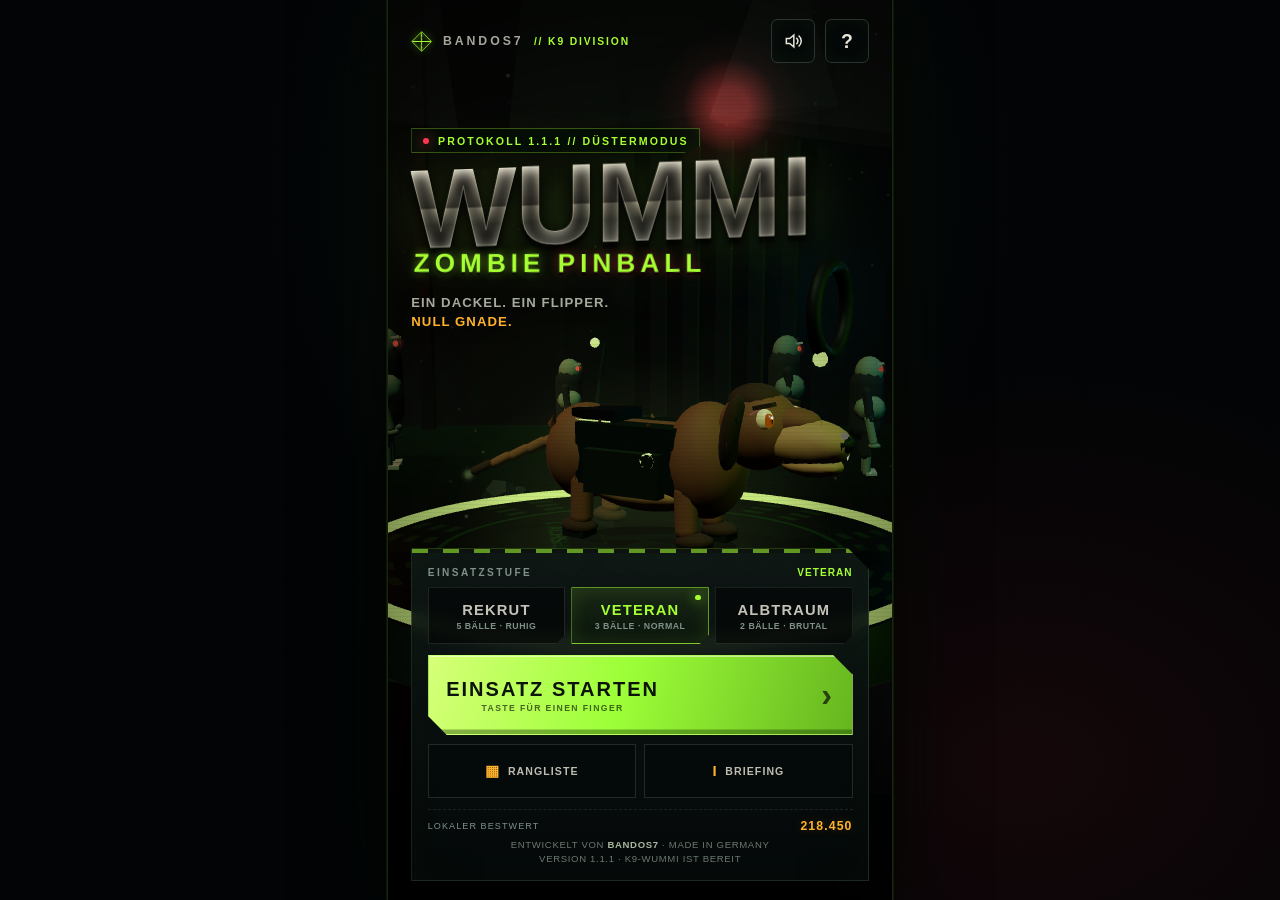
==== index.html @ 5c695c42 "Save source and v2 conversation for issue #1 Run: 41984932008 Generation: 41984932008-1793866914908" ====
<!doctype html>
<html lang="de">
<head>
<meta charset="utf-8">
<meta name="viewport" content="width=device-width, initial-scale=1, maximum-scale=1, user-scalable=no, viewport-fit=cover">
<meta name="theme-color" content="#030607">
<link rel="icon" href="data:image/svg+xml,%3Csvg xmlns='http://www.w3.org/2000/svg' viewBox='0 0 64 64'%3E%3Crect width='64' height='64' rx='12' fill='%23070d08'/%3E%3Cpath d='M12 16h8l5 22 5-14h4l5 14 5-22h8L43 50h-7l-4-11-4 11h-7z' fill='%23a6ff32'/%3E%3C/svg%3E">
<meta name="apple-mobile-web-app-capable" content="yes">
<meta name="apple-mobile-web-app-status-bar-style" content="black-translucent">
<meta name="description" content="WUMMI – Zombie Pinball Protocol. Ein düsteres 3D-Flipperspiel mit dem taktischen Dackel K9-WUMMI. Entwickelt von BANDOS7. Made in Germany.">
<title>WUMMI – Zombie Pinball Protocol</title>
<style>:root {
  --ink: #030607;
  --panel: rgba(7, 12, 14, 0.92);
  --panel2: rgba(10, 18, 18, 0.8);
  --bone: #e8e4d6;
  --muted: #7f9188;
  --acid: #a6ff32;
  --acid-dim: #5f9e1d;
  --amber: #ffb32b;
  --red: #ff364f;
  --cyan: #58e2ff;
  --violet: #ad7bff;
  --line: rgba(166, 255, 50, 0.2);
  --safe-top: env(safe-area-inset-top, 0px);
  --safe-bottom: env(safe-area-inset-bottom, 0px);
}

* { box-sizing: border-box; -webkit-tap-highlight-color: transparent; }
html, body {
  margin: 0;
  height: 100%;
  overflow: hidden;
  background: #020405;
  overscroll-behavior: none;
  touch-action: none;
}
body {
  display: flex;
  align-items: center;
  justify-content: center;
  font-family: "Trebuchet MS", "Arial Narrow", Arial, sans-serif;
  color: var(--bone);
  background:
    radial-gradient(ellipse at 50% 20%, rgba(48, 79, 44, 0.18), transparent 42%),
    radial-gradient(ellipse at 80% 85%, rgba(91, 19, 28, 0.2), transparent 38%),
    #020405;
}
body::before {
  content: "";
  position: fixed;
  inset: 0;
  pointer-events: none;
  opacity: 0.28;
  background-image:
    linear-gradient(rgba(110, 150, 105, 0.08) 1px, transparent 1px),
    linear-gradient(90deg, rgba(110, 150, 105, 0.08) 1px, transparent 1px);
  background-size: 72px 72px;
  mask-image: radial-gradient(circle at 50% 45%, #000, transparent 72%);
}
button, input { font: inherit; }
button { cursor: pointer; }
button:focus-visible, input:focus-visible { outline: 2px solid var(--acid); outline-offset: 2px; }
.hidden { display: none !important; }

#app {
  position: relative;
  width: 100vw;
  height: 100dvh;
  max-width: calc(100dvh * 0.5625);
  max-height: 100dvh;
  overflow: hidden;
  isolation: isolate;
  container-type: inline-size;
  font-size: 10px;
  background: #030607;
  box-shadow: 0 0 0 1px rgba(155, 255, 62, 0.08), 0 0 70px rgba(0, 0, 0, 0.95), 0 0 90px rgba(141, 255, 54, 0.045);
}
@media (min-width: 760px) and (min-height: 700px) {
  #app { border-left: 1px solid rgba(166,255,50,.12); border-right: 1px solid rgba(166,255,50,.12); }
}

.screen {
  position: absolute;
  inset: 0;
  display: none;
}
.screen.active { display: block; }
.stage-holder {
  position: absolute;
  inset: 0;
  overflow: hidden;
  background: #030607;
}
#gl {
  position: absolute;
  inset: 0;
  display: block;
  width: 100%;
  height: 100%;
  outline: none;
  touch-action: none;
}

/* ───────────────────────────── MENU ───────────────────────────── */
.menu-screen { background: #030607; }
.menu-screen::after,
.game-stage::after {
  content: "";
  position: absolute;
  inset: 0;
  pointer-events: none;
  background:
    linear-gradient(180deg, rgba(0,0,0,.42) 0%, transparent 18%, transparent 72%, rgba(0,0,0,.66) 100%),
    radial-gradient(ellipse at center, transparent 38%, rgba(0,0,0,.58) 100%);
  mix-blend-mode: multiply;
}
.scanlines {
  position: absolute;
  inset: 0;
  z-index: 2;
  pointer-events: none;
  opacity: 0.14;
  background: repeating-linear-gradient(0deg, transparent 0 3px, rgba(0,0,0,.35) 3px 4px);
  mix-blend-mode: multiply;
}
.menu-ui {
  position: absolute;
  inset: 0;
  z-index: 5;
  display: flex;
  flex-direction: column;
  padding: calc(var(--safe-top) + 1.4rem) 1.8rem calc(var(--safe-bottom) + 1.5rem);
  pointer-events: none;
}
.menu-ui > * { pointer-events: auto; }
.topbar {
  display: flex;
  align-items: center;
  justify-content: space-between;
  min-height: 3.6rem;
}
.brand {
  display: flex;
  align-items: center;
  gap: 0.8rem;
  font-size: 0.95rem;
  font-weight: 800;
  letter-spacing: 0.24em;
  color: rgba(232, 228, 214, 0.72);
  text-transform: uppercase;
  text-shadow: 0 1px 0 #000;
}
.brand::before {
  content: "";
  width: 1.5rem;
  height: 1.5rem;
  border: 1px solid var(--acid);
  box-shadow: inset 0 0 0.8rem rgba(166,255,50,.34), 0 0 1rem rgba(166,255,50,.2);
  background:
    linear-gradient(45deg, transparent 46%, var(--acid) 47% 52%, transparent 53%),
    linear-gradient(-45deg, transparent 46%, var(--acid) 47% 52%, transparent 53%);
  transform: rotate(45deg) scale(.7);
}
.brand small { color: var(--acid); font-size: .8rem; letter-spacing: .18em; }
.topbar-actions { display: flex; gap: 0.8rem; }
.icon-btn {
  width: 3.4rem;
  height: 3.4rem;
  display: grid;
  place-items: center;
  color: var(--bone);
  border: 1px solid rgba(200, 226, 205, 0.2);
  background: rgba(3, 9, 10, 0.64);
  border-radius: 0.5rem;
  font-size: 1.5rem;
  font-weight: 900;
  box-shadow: inset 0 0 1.6rem rgba(166, 255, 50, 0.04);
  backdrop-filter: blur(6px);
}
.icon-btn:active { transform: translateY(1px); border-color: var(--acid); color: var(--acid); }
.icon-btn svg { width: 1.55rem; height: 1.55rem; }
.icon-btn .muted-mark { display: none; }
.icon-btn.is-muted .sound-wave { display: none; }
.icon-btn.is-muted .muted-mark { display: block; }

.hero {
  position: relative;
  margin-top: clamp(2rem, 7vh, 6rem);
  text-align: left;
  text-shadow: 0 0.3rem 1rem rgba(0,0,0,.9);
}
.eyebrow {
  display: inline-flex;
  align-items: center;
  gap: .7rem;
  padding: 0.48rem 0.8rem 0.44rem;
  font-size: 0.82rem;
  font-weight: 800;
  letter-spacing: 0.2em;
  color: var(--acid);
  border: 1px solid rgba(166,255,50,.3);
  background: rgba(6, 16, 9, 0.66);
  clip-path: polygon(0 0, 100% 0, 100% 72%, 94% 100%, 0 100%);
}
.eyebrow::before { content:""; width:.5rem; height:.5rem; border-radius:50%; background:var(--red); box-shadow:0 0 1rem var(--red); animation:pulse 1.2s infinite; }
.logo {
  margin: 0.5rem 0 0;
  font-family: Impact, "Arial Black", "Arial Narrow", sans-serif;
  font-weight: 900;
  line-height: .77;
  letter-spacing: 0.01em;
  transform: skewY(-2deg);
}
.logo .main {
  display: block;
  font-size: 8.4rem;
  font-size: clamp(7.4rem, 22cqw, 12rem);
  color: #e9e4d1;
  background: linear-gradient(180deg, #fffbe8 0%, #d9d1b6 22%, #6f6c5c 48%, #f7efcc 50%, #8b8a75 69%, #dbd7c5 100%);
  -webkit-background-clip: text;
  background-clip: text;
  -webkit-text-fill-color: transparent;
  filter: drop-shadow(0 .5rem 0 rgba(0,0,0,.6)) drop-shadow(0 0 2.1rem rgba(166,255,50,.14));
  -webkit-text-stroke: 1px rgba(255, 250, 219, .28);
}
.logo .sub {
  display: block;
  margin-top: .6rem;
  padding-left: .2rem;
  font-size: 2rem;
  font-size: clamp(1.65rem, 5.2cqw, 3rem);
  letter-spacing: .19em;
  color: var(--acid);
  -webkit-text-fill-color: var(--acid);
  text-shadow: 0 0 .7rem rgba(166,255,50,.5), 0 .25rem 0 #000;
  transform: skewY(2deg);
}
.logo .sub em {
  font-style: normal;
  color: var(--red);
  text-shadow: 0 0 .8rem rgba(255,54,79,.45), 0 .25rem 0 #000;
}
.tagline {
  margin-top: 1.5rem;
  max-width: 25rem;
  font-size: 1.02rem;
  font-weight: 700;
  letter-spacing: .08em;
  line-height: 1.45;
  color: rgba(229, 233, 215, 0.72);
  text-transform: uppercase;
}
.tagline strong { color: var(--amber); }

.menu-panel {
  margin-top: auto;
  position: relative;
  padding: 1.35rem 1.2rem 1.1rem;
  background:
    linear-gradient(180deg, rgba(15, 24, 22, 0.88), rgba(4, 8, 9, 0.94)),
    repeating-linear-gradient(-45deg, rgba(255,255,255,.02) 0 2px, transparent 2px 8px);
  border: 1px solid rgba(173, 221, 177, 0.16);
  border-top-color: rgba(166,255,50,.38);
  clip-path: polygon(0 0, calc(100% - 1.6rem) 0, 100% 1.6rem, 100% 100%, 0 100%);
  box-shadow: 0 -1.6rem 4rem rgba(0,0,0,.4), inset 0 0 4rem rgba(166,255,50,.025);
  backdrop-filter: blur(8px);
}
.menu-panel::before {
  content: "";
  position: absolute;
  left: 0; top: 0;
  width: 100%; height: .25rem;
  background: repeating-linear-gradient(90deg, var(--acid) 0 1.2rem, #0a0f0b 1.2rem 2.4rem);
  opacity: .55;
}
.panel-label {
  display: flex;
  justify-content: space-between;
  align-items: center;
  margin-bottom: .72rem;
  font-size: .78rem;
  font-weight: 800;
  letter-spacing: .24em;
  color: var(--muted);
  text-transform: uppercase;
}
.panel-label b { color: var(--acid); font-weight: 800; letter-spacing: .1em; }
.segmented {
  display: grid;
  grid-template-columns: repeat(3, 1fr);
  gap: .5rem;
  margin-bottom: .85rem;
}
.diff-btn {
  position: relative;
  min-height: 4.4rem;
  padding: .55rem .3rem .45rem;
  color: rgba(232, 228, 214, 0.64);
  border: 1px solid rgba(181, 208, 185, 0.14);
  background: rgba(0,2,3,.58);
  font-size: .78rem;
  font-weight: 800;
  letter-spacing: .12em;
  text-transform: uppercase;
  transition: .16s ease;
  clip-path: polygon(0 0, 100% 0, 100% calc(100% - .7rem), calc(100% - .7rem) 100%, 0 100%);
}
.diff-btn strong { display: block; font-size: 1.14rem; letter-spacing: .08em; color: rgba(232,228,214,.85); margin-bottom: .2rem; }
.diff-btn span { display: block; font-size: .68rem; color: var(--muted); letter-spacing: .06em; }
.diff-btn.selected {
  color: var(--bone);
  border-color: rgba(166,255,50,.72);
  background: linear-gradient(180deg, rgba(70, 111, 34, .22), rgba(7,18,9,.7));
  box-shadow: inset 0 0 1.5rem rgba(166,255,50,.11), 0 0 1.1rem rgba(166,255,50,.09);
}
.diff-btn.selected strong { color: var(--acid); }
.diff-btn.selected::after {
  content: "";
  position: absolute;
  right: .55rem; top: .5rem;
  width: .42rem; height: .42rem;
  border-radius: 50%;
  background: var(--acid);
  box-shadow: 0 0 1rem var(--acid);
}
.diff-btn[data-diff="nightmare"].selected { border-color: rgba(255,54,79,.72); background: linear-gradient(180deg, rgba(119, 20, 35, .24), rgba(22,5,8,.8)); box-shadow: inset 0 0 1.5rem rgba(255,54,79,.12), 0 0 1.1rem rgba(255,54,79,.1); }
.diff-btn[data-diff="nightmare"].selected strong { color: #ff7788; }
.diff-btn[data-diff="nightmare"].selected::after { background: var(--red); box-shadow: 0 0 1rem var(--red); }

.cta {
  position: relative;
  width: 100%;
  min-height: 6.2rem;
  display: flex;
  align-items: center;
  justify-content: space-between;
  gap: 1rem;
  padding: 0 1.35rem;
  border: 1px solid rgba(202,255,121,.58);
  color: #0c1308;
  background: linear-gradient(105deg, #d6ff78 0%, #9dff38 45%, #66b51f 100%);
  box-shadow: 0 0 2.1rem rgba(166,255,50,.18), inset 0 1px 0 rgba(255,255,255,.5), inset 0 -.35rem 0 rgba(16,48,3,.38);
  clip-path: polygon(0 0, calc(100% - 1.5rem) 0, 100% 1.5rem, 100% 100%, 1.5rem 100%, 0 calc(100% - 1.5rem));
  font-size: 1.55rem;
  font-weight: 900;
  letter-spacing: .1em;
  text-transform: uppercase;
  transition: .12s ease;
}
.cta:hover { filter: brightness(1.08); }
.cta:active { transform: translateY(2px); filter: brightness(.95); }
.cta .arrow { font-size: 2.5rem; line-height: 1; opacity: .72; }
.cta small { display: block; font-size: .67rem; letter-spacing: .16em; opacity: .65; margin-top: .15rem; }
.menu-row { display: grid; grid-template-columns: 1fr 1fr; gap: .65rem; margin-top: .7rem; }
.ghost {
  min-height: 4.2rem;
  padding: .5rem .8rem;
  display: flex;
  align-items: center;
  justify-content: center;
  gap: .6rem;
  border: 1px solid rgba(180, 207, 184, 0.17);
  color: rgba(232,228,214,.82);
  background: rgba(3, 8, 9, 0.58);
  font-size: .82rem;
  font-weight: 800;
  letter-spacing: .1em;
  text-transform: uppercase;
}
.ghost:active { border-color: var(--acid); color: var(--acid); }
.ghost .glyph { color: var(--amber); font-size: 1.15rem; }
.best-line {
  display: flex;
  justify-content: space-between;
  align-items: center;
  margin-top: .8rem;
  padding-top: .72rem;
  border-top: 1px dashed rgba(178, 202, 181, 0.13);
  font-size: .7rem;
  letter-spacing: .12em;
  color: var(--muted);
}
.best-line strong { color: var(--amber); font-size: .95rem; letter-spacing: .09em; text-shadow: 0 0 .8rem rgba(255,179,43,.25); }
.credits {
  margin-top: .36rem;
  text-align: center;
  font-size: .74rem;
  letter-spacing: .07em;
  color: rgba(158, 176, 162, .68);
  line-height: 1.45;
}
.credits b { color: rgba(210, 228, 197, .8); }
.menu-fade { animation: menu-in .9s cubic-bezier(.18,.8,.28,1) both; }
.hero.menu-fade { animation-delay: .12s; }
.menu-panel.menu-fade { animation-delay: .25s; }
@keyframes menu-in { from { opacity: 0; transform: translateY(1.5rem); } to { opacity: 1; transform: translateY(0); } }
@keyframes pulse { 0%,100% { opacity: 1; } 50% { opacity: .35; } }

/* ───────────────────────────── GAME ───────────────────────────── */
.game-screen {
  display: none;
  grid-template-rows: auto minmax(0, 1fr) auto;
  background: #030607;
}
.game-screen.active { display: grid; }
.game-hud {
  position: relative;
  z-index: 3;
  padding: calc(var(--safe-top) + .55rem) 1.1rem .55rem;
  background:
    linear-gradient(180deg, rgba(4,8,9,.98) 0%, rgba(5,9,10,.96) 76%, rgba(5,9,10,.84) 100%),
    repeating-linear-gradient(-45deg, rgba(255,255,255,.025) 0 1px, transparent 1px 8px);
  border-bottom: 1px solid rgba(143, 222, 91, .24);
  box-shadow: 0 1.2rem 2.4rem rgba(0,0,0,.38);
}
.game-hud::after {
  content:"";
  position:absolute; left:0; bottom:-1px; width:100%; height:2px;
  background: linear-gradient(90deg, transparent, var(--acid), transparent);
  opacity:.45;
}
.hud-top { display: grid; grid-template-columns: 1.1fr 1.2fr .95fr; gap: .7rem; align-items: center; }
.hud-label { font-size: .7rem; letter-spacing: .18em; color: var(--muted); font-weight: 800; text-transform: uppercase; }
.score-box .hud-label { color: rgba(166,255,50,.68); }
.score-val {
  margin-top: .08rem;
  font-family: "Arial Narrow", "Trebuchet MS", sans-serif;
  font-size: 3rem;
  font-weight: 900;
  line-height: 1;
  letter-spacing: -.02em;
  color: #f4f1e3;
  text-shadow: 0 0 1.2rem rgba(166,255,50,.18), 0 .15rem 0 #000;
  font-variant-numeric: tabular-nums;
}
.sector-box { text-align: center; min-width: 0; }
.sector-num {
  font-size: 1.35rem;
  font-weight: 900;
  letter-spacing: .12em;
  color: var(--amber);
  text-transform: uppercase;
  line-height: 1.1;
  text-shadow: 0 0 1rem rgba(255,179,43,.24);
}
.sector-name {
  margin-top: .12rem;
  font-size: .66rem;
  letter-spacing: .14em;
  color: rgba(232, 228, 214, .55);
  text-transform: uppercase;
  white-space: nowrap;
  overflow: hidden;
  text-overflow: ellipsis;
}
.status-box { display: flex; align-items: center; justify-content: flex-end; gap: .55rem; }
.balls-box { display: flex; align-items: center; gap: .38rem; margin-right: .1rem; }
.balls-box .hud-label { margin-right: .1rem; }
.ball-pips { display: flex; gap: .25rem; }
.ball-pip { width: .7rem; height: .7rem; border-radius: 50%; border: 1px solid rgba(255,255,255,.35); background: radial-gradient(circle at 35% 30%, #fff, #89988d 48%, #1c2420 75%); box-shadow: 0 0 .4rem rgba(210,255,190,.3); }
.ball-pip.empty { background: transparent; border-color: rgba(255,255,255,.12); box-shadow: none; }
.hud-icon {
  width: 3rem; height: 3rem;
  display: grid; place-items: center;
  color: rgba(230,236,220,.8);
  border: 1px solid rgba(190, 215, 195, .16);
  background: rgba(0,0,0,.35);
  border-radius: .35rem;
  font-size: 1.3rem;
  font-weight: 900;
}
.hud-icon svg { width: 1.3rem; height: 1.3rem; }
.hud-icon:active { border-color: var(--acid); color: var(--acid); }
.hud-bottom {
  display: flex;
  align-items: center;
  gap: .55rem;
  min-height: 2.65rem;
  margin-top: .38rem;
  overflow: hidden;
}
.combo-pill {
  flex: 0 0 auto;
  min-width: 4.6rem;
  padding: .34rem .55rem .3rem;
  border: 1px solid rgba(255,179,43,.24);
  background: rgba(255,179,43,.055);
  color: var(--amber);
  font-size: .69rem;
  font-weight: 900;
  letter-spacing: .08em;
  text-align: center;
  text-transform: uppercase;
  clip-path: polygon(0 0,100% 0,100% calc(100% - .4rem),calc(100% - .4rem) 100%,0 100%);
}
.combo-pill b { font-size: 1.1rem; letter-spacing: -.02em; }
.combo-pill.hot { border-color: rgba(255,54,79,.45); color: #ff7587; background: rgba(255,54,79,.08); }
.objective {
  flex: 1 1 auto;
  min-width: 0;
  font-size: .71rem;
  line-height: 1.22;
  letter-spacing: .07em;
  color: rgba(220, 231, 212, .72);
  text-transform: uppercase;
  white-space: nowrap;
  overflow: hidden;
  text-overflow: ellipsis;
}
.objective b { color: var(--acid); font-weight: 800; }
.objective.flash { animation: objective-flash .38s ease; }
@keyframes objective-flash { 0% { color: #fff; transform: translateX(-.15rem); } 100% { transform: none; } }
.power-chips { flex: 0 0 auto; display: flex; gap: .28rem; max-width: 42%; overflow: hidden; }
.power-chip {
  position: relative;
  min-width: 3.4rem;
  height: 2.25rem;
  padding: .24rem .4rem .3rem;
  overflow: hidden;
  border: 1px solid rgba(180,210,185,.18);
  background: rgba(0,0,0,.5);
  font-size: .56rem;
  font-weight: 900;
  letter-spacing: .06em;
  color: var(--bone);
  text-align: center;
  line-height: 1.35;
}
.power-chip i { display:block; font-style:normal; font-size:.78rem; color:var(--chip); }
.power-chip::after {
  content:""; position:absolute; left:0; bottom:0; height:2px; width:100%;
  background: var(--chip); box-shadow: 0 0 .5rem var(--chip);
  transform-origin:left; transform:scaleX(var(--p,1));
}
.event-line {
  position: absolute;
  left: 50%;
  bottom: .18rem;
  transform: translate(-50%, 0);
  z-index: 4;
  padding: .18rem .7rem .16rem;
  font-size: .6rem;
  font-weight: 900;
  letter-spacing: .12em;
  color: var(--acid);
  background: rgba(2,7,4,.94);
  border: 1px solid rgba(166,255,50,.22);
  white-space: nowrap;
  opacity: 0;
  pointer-events: none;
}
.event-line.show { animation: event-pop 2.2s ease both; }
@keyframes event-pop {
  0% { opacity:0; transform: translate(-50%, 0) scale(.88); }
  12%,72% { opacity:1; transform: translate(-50%, 0) scale(1); }
  100% { opacity:0; transform: translate(-50%, 0) scale(.96); }
}

.game-stage { position: relative; min-height: 0; background: #030607; }
.game-stage::before {
  content:"";
  position:absolute; inset:0; z-index:2; pointer-events:none;
  box-shadow: inset 0 0 4rem rgba(0,0,0,.55);
}
.controls {
  position: relative;
  z-index: 3;
  display: grid;
  grid-template-columns: 1fr 1.25fr 1fr;
  align-items: stretch;
  gap: .8rem;
  min-height: 13.2rem;
  padding: .75rem 1.1rem calc(var(--safe-bottom) + .65rem);
  background:
    linear-gradient(180deg, #060a0b, #020405 72%),
    repeating-linear-gradient(90deg, rgba(166,255,50,.02) 0 1px, transparent 1px 9px);
  border-top: 1px solid rgba(149, 222, 102, .18);
  box-shadow: 0 -1rem 2rem rgba(0,0,0,.3);
}
.controls::before {
  content:""; position:absolute; left:0; top:-1px; width:100%; height:3px;
  background: repeating-linear-gradient(90deg, rgba(255,179,43,.55) 0 1.1rem, rgba(4,7,8,.8) 1.1rem 2.2rem);
  opacity:.4;
}
.flip-btn {
  position: relative;
  display: flex;
  flex-direction: column;
  align-items: center;
  justify-content: center;
  gap: .25rem;
  min-width: 0;
  min-height: 7.7rem;
  padding: .4rem;
  color: rgba(231, 238, 218, .88);
  border: 1px solid rgba(154, 231, 106, .28);
  background:
    radial-gradient(ellipse at 50% 10%, rgba(166,255,50,.1), transparent 58%),
    linear-gradient(180deg, rgba(15,24,18,.75), rgba(2,5,6,.9));
  clip-path: polygon(.9rem 0, 100% 0, 100% calc(100% - .9rem), calc(100% - .9rem) 100%, 0 100%, 0 .9rem);
  touch-action: none;
  user-select: none;
  transition: transform .06s, background .06s, box-shadow .06s;
}
.flip-btn .key {
  font-size: 2.55rem;
  line-height: .9;
  color: var(--acid);
  text-shadow: 0 0 .9rem rgba(166,255,50,.5), 0 .15rem 0 #000;
  transition: .06s;
}
.flip-btn .lbl { font-size: .66rem; font-weight: 900; letter-spacing: .16em; color: rgba(228,236,216,.62); }
.flip-btn .hint { font-size: .5rem; letter-spacing: .07em; color: rgba(145,164,148,.5); }
.flip-btn.pressed {
  transform: translateY(2px) scale(.982);
  border-color: var(--acid);
  background:
    radial-gradient(ellipse at 50% 10%, rgba(166,255,50,.22), transparent 62%),
    linear-gradient(180deg, rgba(36,63,22,.84), rgba(3,8,4,.92));
  box-shadow: inset 0 0 1.7rem rgba(166,255,50,.18), 0 0 1.3rem rgba(166,255,50,.12);
}
.flip-btn.pressed .key { transform: scale(1.08); color: #e5ffbd; }
.flip-btn[disabled] { opacity:.4; }
.center-control { display: flex; flex-direction: column; justify-content: center; gap: .55rem; min-width: 0; }
.k9-head { display: flex; align-items: center; justify-content: space-between; gap: .4rem; font-size: .55rem; letter-spacing: .1em; color: rgba(170,188,169,.65); text-transform: uppercase; }
.k9-head b { color: var(--acid); font-size: .64rem; }
.k9-meter { position: relative; height: .55rem; border: 1px solid rgba(165,219,119,.18); background: rgba(0,0,0,.6); overflow: hidden; }
.k9-meter i { display:block; height:100%; width:0%; background: linear-gradient(90deg, #566b24, var(--acid)); box-shadow: 0 0 .8rem rgba(166,255,50,.55); transition: width .12s; }
.k9-meter.full { border-color: var(--amber); box-shadow: 0 0 .8rem rgba(255,179,43,.3); }
.k9-meter.full i { background: linear-gradient(90deg, #8a5b16, var(--amber)); }
.launch-wrap { display:flex; flex-direction:column; align-items:stretch; gap:.3rem; }
.launch-btn {
  min-height: 5.2rem;
  padding: .4rem .35rem;
  border: 1px solid rgba(255,179,43,.48);
  color: #ffe8b4;
  background:
    linear-gradient(180deg, rgba(84,50,8,.55), rgba(15,10,2,.9)),
    repeating-linear-gradient(-45deg, rgba(255,179,43,.06) 0 3px, transparent 3px 8px);
  font-size: .9rem;
  font-weight: 900;
  letter-spacing: .12em;
  line-height: 1.15;
  text-transform: uppercase;
  clip-path: polygon(.7rem 0, 100% 0, 100% calc(100% - .7rem), calc(100% - .7rem) 100%, 0 100%, 0 .7rem);
  touch-action:none;
  user-select:none;
}
.launch-btn small { display:block; margin-top:.2rem; font-size:.6rem; font-weight:700; letter-spacing:.10em; color:rgba(255,224,165,.5); }
.launch-btn:not([disabled]):active { transform: translateY(2px); background: linear-gradient(180deg, rgba(173,106,16,.6), rgba(31,19,3,.95)); }
.launch-btn[disabled] { opacity: .45; border-color: rgba(176,198,171,.15); color: rgba(219,226,205,.45); background: rgba(0,0,0,.38); }
.launch-btn.ready { animation: launch-pulse 1.4s ease-in-out infinite; }
@keyframes launch-pulse { 0%,100% { box-shadow: inset 0 0 0 rgba(255,179,43,0); border-color: rgba(255,179,43,.38); } 50% { box-shadow: inset 0 0 1.8rem rgba(255,179,43,.12), 0 0 .8rem rgba(255,179,43,.1); border-color: rgba(255,196,91,.8); } }
.control-hint { text-align:center; font-size:.57rem; letter-spacing:.12em; color:rgba(142,161,145,.46); text-transform:uppercase; }

/* ───────────────────────────── MODALS ───────────────────────────── */
.modal-layer {
  position: absolute;
  inset: 0;
  z-index: 40;
  display: flex;
  align-items: center;
  justify-content: center;
  padding: calc(var(--safe-top) + 1.4rem) 1.4rem calc(var(--safe-bottom) + 1.4rem);
  background:
    radial-gradient(ellipse at 50% 34%, rgba(24, 48, 29, .3), transparent 46%),
    rgba(2, 5, 6, .87);
  backdrop-filter: blur(9px);
  animation: modal-in .22s ease both;
}
@keyframes modal-in { from { opacity:0; } to { opacity:1; } }
.modal-card {
  position: relative;
  width: 100%;
  max-height: 100%;
  overflow: auto;
  padding: 1.5rem 1.25rem 1.2rem;
  border: 1px solid rgba(166,255,50,.3);
  border-top: 3px solid var(--acid);
  background:
    linear-gradient(180deg, rgba(12,20,17,.98), rgba(3,7,8,.99)),
    repeating-linear-gradient(-45deg, rgba(255,255,255,.02) 0 2px, transparent 2px 9px);
  clip-path: polygon(0 0, calc(100% - 1.3rem) 0, 100% 1.3rem, 100% 100%, 1.3rem 100%, 0 calc(100% - 1.3rem));
  box-shadow: 0 1.5rem 5rem rgba(0,0,0,.8), inset 0 0 4rem rgba(166,255,50,.025);
  scrollbar-width: thin;
}
.modal-card.danger { border-color: rgba(255,54,79,.36); border-top-color: var(--red); }
.modal-kicker { font-size: .66rem; letter-spacing: .2em; color: var(--acid); font-weight: 900; text-transform: uppercase; }
.modal-card.danger .modal-kicker { color: #ff7a89; }
.modal-title { margin: .3rem 0 .1rem; font-family: Impact, "Arial Black", sans-serif; font-size: 3rem; line-height: .95; letter-spacing: .05em; color: #f1eee0; text-transform: uppercase; }
.modal-sub { margin: .4rem 0 1rem; font-size: .74rem; line-height: 1.5; letter-spacing: .05em; color: rgba(197,211,194,.62); }
.modal-close { position: absolute; right: .8rem; top: .8rem; width: 2.8rem; height: 2.8rem; border:1px solid rgba(200,220,200,.18); background:rgba(0,0,0,.45); color:rgba(230,238,222,.8); font-size:1.2rem; }
.modal-actions { display: grid; gap: .65rem; margin-top: 1rem; }
.btn-primary {
  min-height: 4.8rem;
  border: 1px solid rgba(166,255,50,.55);
  background: linear-gradient(180deg, #aaff3f, #5d9f1d);
  color: #081003;
  font-size: 1.1rem;
  font-weight: 900;
  letter-spacing: .12em;
  text-transform: uppercase;
  clip-path: polygon(0 0, 100% 0, 100% calc(100% - .8rem), calc(100% - .8rem) 100%, 0 100%);
}
.btn-primary:active { filter: brightness(.94); transform: translateY(1px); }
.btn-ghost {
  min-height: 4.2rem;
  border: 1px solid rgba(190,215,192,.2);
  background: rgba(0,0,0,.34);
  color: rgba(232,238,222,.82);
  font-size: .9rem;
  font-weight: 900;
  letter-spacing: .1em;
  text-transform: uppercase;
}
.btn-ghost:active { border-color: var(--acid); color: var(--acid); }
.two-actions { display:grid; grid-template-columns:1fr 1fr; gap:.65rem; }

.rank-table { width: 100%; border-collapse: collapse; margin-top: .5rem; font-variant-numeric: tabular-nums; }
.rank-table th { padding: .42rem .45rem; font-size: .58rem; letter-spacing: .12em; text-align: left; color: var(--muted); border-bottom: 1px solid rgba(184,210,186,.16); text-transform: uppercase; }
.rank-table td { padding: .38rem .45rem; font-size: .68rem; color: rgba(226,232,216,.82); border-bottom: 1px solid rgba(184,210,186,.055); }
.rank-table tr:nth-child(1) td { color: #ffe3a1; background: rgba(255,179,43,.055); }
.rank-table tr:nth-child(2) td { color: #d6e7c5; }
.rank-table tr:nth-child(3) td { color: #d3c0a2; }
.rank-table .rank { width: 2.5rem; color: var(--acid); font-weight: 900; }
.rank-table .name { font-weight: 800; letter-spacing: .05em; }
.rank-table .score { text-align: right; font-weight: 900; color: #f0eddf; }
.rank-table .badge { display:inline-block; padding:.18rem .38rem; font-size:.48rem; font-weight:900; letter-spacing:.08em; border:1px solid rgba(255,255,255,.12); color:var(--muted); }
.rank-table .badge[data-d="nightmare"] { color:#ff7889; border-color:rgba(255,54,79,.28); }
.rank-table .badge[data-d="veteran"] { color:var(--amber); border-color:rgba(255,179,43,.25); }
.rank-table .badge[data-d="recruit"] { color:#a5d88b; border-color:rgba(166,255,50,.2); }
.rank-empty { padding: 2rem .4rem; text-align:center; color:var(--muted); font-size:.78rem; letter-spacing:.1em; }
.ranking-foot { margin-top:.9rem; padding-top:.8rem; border-top:1px dashed rgba(180,205,182,.16); font-size:.62rem; line-height:1.5; letter-spacing:.08em; color:rgba(151,168,153,.6); }

.name-row { display:grid; grid-template-columns:1fr auto; gap:.55rem; margin-top:.8rem; }
.name-input {
  min-width:0;
  height:4.4rem;
  padding:0 .9rem;
  border:1px solid rgba(166,255,50,.28);
  background:rgba(0,0,0,.5);
  color:var(--bone);
  font-size:1.1rem;
  font-weight:800;
  letter-spacing:.1em;
  text-transform:uppercase;
}
.name-input::placeholder { color:rgba(155,172,158,.38); }
.name-row .btn-primary { min-width:8.2rem; min-height:4.4rem; font-size:.8rem; }
.stat-grid { display:grid; grid-template-columns:1fr 1fr; gap:.55rem; margin:.9rem 0; }
.stat {
  padding:.65rem .7rem .55rem;
  border:1px solid rgba(183,208,185,.12);
  background:rgba(0,0,0,.23);
}
.stat span { display:block; font-size:.56rem; letter-spacing:.12em; color:var(--muted); text-transform:uppercase; }
.stat b { display:block; margin-top:.18rem; font-size:1.3rem; letter-spacing:.02em; color:#f1eee0; }
.stat b.acid { color:var(--acid); }
.gameover-score { font-size:4rem; font-weight:900; line-height:1; letter-spacing:-.02em; color:#ffdd93; text-shadow:0 0 1.7rem rgba(255,179,43,.2); margin:.5rem 0 .2rem; }
.new-record { display:inline-block; margin-bottom:.6rem; padding:.25rem .55rem; border:1px solid rgba(255,54,79,.35); background:rgba(255,54,79,.1); color:#ff9aa6; font-size:.62rem; font-weight:900; letter-spacing:.14em; text-transform:uppercase; }
.brief-list { display:grid; gap:.7rem; margin-top:.9rem; }
.brief-item { display:grid; grid-template-columns:2.5rem 1fr; gap:.7rem; align-items:start; padding:.65rem .7rem; border:1px solid rgba(178,204,180,.1); background:rgba(0,0,0,.2); }
.brief-item .bi-icon { width:2.5rem; height:2.5rem; display:grid; place-items:center; border:1px solid rgba(166,255,50,.2); color:var(--acid); font-size:1.1rem; font-weight:900; background:rgba(166,255,50,.035); }
.brief-item b { display:block; font-size:.72rem; letter-spacing:.08em; text-transform:uppercase; color:rgba(235,239,224,.9); }
.brief-item p { margin:.2rem 0 0; font-size:.65rem; line-height:1.45; letter-spacing:.03em; color:rgba(175,192,174,.65); }

.toast-layer { position:absolute; left:0; right:0; bottom:0; z-index:6; pointer-events:none; }
.rotate-hint { display:none; }
@media (orientation: landscape) and (max-height: 620px) {
  .rotate-hint { position:fixed; inset:0; z-index:80; display:flex; align-items:center; justify-content:center; text-align:center; padding:2rem; background:rgba(2,5,6,.94); color:var(--bone); font-size:1rem; letter-spacing:.12em; text-transform:uppercase; }
  .rotate-hint b { color:var(--acid); display:block; margin-bottom:.6rem; font-size:1.4rem; }
}
@media (max-width: 360px) {
  .menu-ui { padding-left: 1.2rem; padding-right: 1.2rem; }
  .hero { margin-top: 3rem; }
  .logo .main { font-size: 6.7rem; }
  .logo .sub { font-size: 1.45rem; letter-spacing: .14em; }
  .tagline { font-size: .86rem; }
  .menu-panel { padding-left: .9rem; padding-right: .9rem; }
  .game-hud { padding-left: .7rem; padding-right: .7rem; }
  .controls { gap: .55rem; padding-left: .7rem; padding-right: .7rem; }
  .score-val { font-size: 2.55rem; }
  .flip-btn .key { font-size: 2.1rem; }
}
@media (prefers-reduced-motion: reduce) {
  .menu-fade, .launch-btn.ready, .eyebrow::before { animation: none !important; }
}
</style>
</head>
<body>
<main id="app">
  <canvas id="gl" aria-label="3D Spielansicht"></canvas>

  <section id="menuScreen" class="screen menu-screen active" aria-label="Hauptmenü">
    <div id="menuStage" class="stage-holder menu-stage"></div>
    <div class="scanlines"></div>
    <div class="menu-ui">
      <header class="topbar menu-fade">
        <div class="brand">BANDOS7 <small>// K9 DIVISION</small></div>
        <div class="topbar-actions">
          <button id="menuSoundBtn" class="icon-btn" aria-label="Sound an oder aus" title="Sound">
            <svg viewBox="0 0 24 24" fill="none" stroke="currentColor" stroke-width="1.8" aria-hidden="true">
              <path d="M4 9v6h4l5 4V5L8 9H4Z"/><path class="sound-wave" d="M16 8.2c1.2 1 1.9 2.2 1.9 3.8s-.7 2.8-1.9 3.8M18.7 5.4c2 1.8 3.2 4 3.2 6.6s-1.2 4.8-3.2 6.6"/>
              <path class="muted-mark" d="M17 9l5 6M22 9l-5 6" stroke="#ff545f"/>
            </svg>
          </button>
          <button id="menuBriefBtn" class="icon-btn" aria-label="Briefing öffnen" title="Briefing">?</button>
        </div>
      </header>

      <div class="hero menu-fade">
        <div class="eyebrow">PROTOKOLL 1.1.1 // DÜSTERMODUS</div>
        <h1 class="logo" aria-label="Wummi Zombie Pinball Protocol">
          <span class="main">WUMMI</span>
          <span class="sub">ZOMBIE <em>PINBALL</em></span>
        </h1>
        <p class="tagline">Ein Dackel. Ein Flipper.<br><strong>Null Gnade.</strong></p>
      </div>

      <div class="menu-panel menu-fade">
        <div class="panel-label"><span>Einsatzstufe</span><b id="difficultyReadout">VETERAN</b></div>
        <div class="segmented" id="difficultySeg" role="group" aria-label="Schwierigkeitsgrad">
          <button class="diff-btn" data-diff="recruit" type="button"><strong>REKRUT</strong><span>5 Bälle · ruhig</span></button>
          <button class="diff-btn selected" data-diff="veteran" type="button"><strong>VETERAN</strong><span>3 Bälle · normal</span></button>
          <button class="diff-btn" data-diff="nightmare" type="button"><strong>ALBTRAUM</strong><span>2 Bälle · brutal</span></button>
        </div>
        <button id="startBtn" class="cta" type="button">
          <span>EINSATZ STARTEN<small>TASTE FÜR EINEN FINGER</small></span>
          <span class="arrow">›</span>
        </button>
        <div class="menu-row">
          <button id="rankingBtn" class="ghost" type="button"><span class="glyph">▦</span> RANGLISTE</button>
          <button id="briefingBtn" class="ghost" type="button"><span class="glyph">i</span> BRIEFING</button>
        </div>
        <div class="best-line"><span>LOKALER BESTWERT</span><strong id="bestScore">000.000</strong></div>
        <div class="credits">ENTWICKELT VON <b>BANDOS7</b> · MADE IN GERMANY<br>VERSION 1.1.1 · K9-WUMMI IST BEREIT</div>
      </div>
    </div>
  </section>

  <section id="gameScreen" class="screen game-screen" aria-label="Spiel">
    <header class="game-hud">
      <div class="hud-top">
        <div class="score-box">
          <div class="hud-label">Punkte</div>
          <div class="score-val" id="scoreVal">0</div>
        </div>
        <div class="sector-box">
          <div class="sector-num" id="sectorVal">SEKTOR 01</div>
          <div class="sector-name" id="sectorName">BLUTWEG</div>
        </div>
        <div class="status-box">
          <div class="balls-box">
            <span class="hud-label">BÄLLE</span>
            <div class="ball-pips" id="ballPips"></div>
          </div>
          <button id="pauseBtn" class="hud-icon" aria-label="Pause" title="Pause">Ⅱ</button>
          <button id="gameSoundBtn" class="hud-icon" aria-label="Sound an oder aus" title="Sound">
            <svg viewBox="0 0 24 24" fill="none" stroke="currentColor" stroke-width="1.8" aria-hidden="true">
              <path d="M4 9v6h4l5 4V5L8 9H4Z"/><path class="sound-wave" d="M16 8.2c1.2 1 1.9 2.2 1.9 3.8s-.7 2.8-1.9 3.8M18.7 5.4c2 1.8 3.2 4 3.2 6.6s-1.2 4.8-3.2 6.6"/>
              <path class="muted-mark" d="M17 9l5 6M22 9l-5 6" stroke="#ff545f"/>
            </svg>
          </button>
        </div>
      </div>
      <div class="hud-bottom">
        <div class="combo-pill" id="comboPill"><b>×1</b> KETTE</div>
        <div class="objective" id="objective">ZERSTÖRE <b>3 BRUTKAPSELN</b></div>
        <div class="power-chips" id="powerChips"></div>
      </div>
      <div class="event-line" id="eventLine"></div>
    </header>

    <div class="game-stage" id="gameStage">
      <div class="scanlines"></div>
    </div>

    <footer class="controls" aria-label="Flippersteuerung">
      <button id="leftBtn" class="flip-btn" type="button" aria-label="Linker Flipper">
        <span class="key">◀</span>
        <span class="lbl">LINKS</span>
        <span class="hint">FLÜGEL</span>
      </button>
      <div class="center-control">
        <div class="k9-head"><span>K9-WUT</span><b id="k9Pct">0%</b></div>
        <div class="k9-meter" id="k9Meter"><i id="k9Fill"></i></div>
        <div class="launch-wrap">
          <button id="launchBtn" class="launch-btn ready" type="button">ABSCHUSS<small>TIPPEN ZUM STARTEN</small></button>
        </div>
        <div class="control-hint" id="controlHint">1 FINGER · 2 FLÜGEL · 100% WUT</div>
      </div>
      <button id="rightBtn" class="flip-btn" type="button" aria-label="Rechter Flipper">
        <span class="key">▶</span>
        <span class="lbl">RECHTS</span>
        <span class="hint">FLÜGEL</span>
      </button>
    </footer>
  </section>

  <div id="modalLayer" class="modal-layer hidden" role="dialog" aria-modal="true">
    <div id="modalCard" class="modal-card"></div>
  </div>

  <div class="rotate-hint" id="rotateHint"><div><b>BITTE HOCHKANT</b>WUMMI BRAUCHT 9:16.</div></div>
</main>

<script>console.warn('Scripts "build/three.js" and "build/three.min.js" are deprecated with r150+, and will be removed with r160. Please use ES Modules or alternatives: https://threejs.org/docs/index.html#manual/en/introduction/Installation'),
/**
 * @license
 * Copyright 2010-2023 Three.js Authors
 * SPDX-License-Identifier: MIT
 */
function(t,e){"object"==typeof exports&&"undefined"!=typeof module?e(exports):"function"==typeof define&&define.amd?define(["exports"],e):e((t="undefined"!=typeof globalThis?globalThis:t||self).THREE={})}(this,(function(t){"use strict";const e="160",n=1,i=2,r=3,s=0,a=1,o=100,l=204,c=205,h=0,u=1,d=2,p=0,m=1,f=2,g=3,_=4,v=5,x=6,y="attached",M="detached",S=300,b=301,T=302,E=303,w=304,A=306,R=1e3,C=1001,L=1002,P=1003,I=1004,U=1005,D=1006,N=1007,O=1008,F=1009,B=1012,z=1013,G=1014,H=1015,V=1016,k=1017,W=1018,X=1020,j=1023,q=1026,Y=1027,Z=1029,J=1031,K=1033,$=33776,Q=33777,tt=33778,et=33779,nt=35840,it=35841,rt=35842,st=35843,at=36196,ot=37492,lt=37496,ct=37808,ht=37809,ut=37810,dt=37811,pt=37812,mt=37813,ft=37814,gt=37815,_t=37816,vt=37817,xt=37818,yt=37819,Mt=37820,St=37821,bt=36492,Tt=36494,Et=36495,wt=36284,At=36285,Rt=36286,Ct=2300,Lt=2301,Pt=2302,It=2400,Ut=2401,Dt=2402,Nt=2500,Ot=2501,Ft=3e3,Bt=3001,zt="",Gt="srgb",Ht="srgb-linear",Vt="display-p3",kt="display-p3-linear",Wt="linear",Xt="srgb",jt="rec709",qt="p3",Yt=7680,Zt=35044,Jt="300 es",Kt=1035,$t=2e3,Qt=2001;class te{addEventListener(t,e){void 0===this._listeners&&(this._listeners={});const n=this._listeners;void 0===n[t]&&(n[t]=[]),-1===n[t].indexOf(e)&&n[t].push(e)}hasEventListener(t,e){if(void 0===this._listeners)return!1;const n=this._listeners;return void 0!==n[t]&&-1!==n[t].indexOf(e)}removeEventListener(t,e){if(void 0===this._listeners)return;const n=this._listeners[t];if(void 0!==n){const t=n.indexOf(e);-1!==t&&n.splice(t,1)}}dispatchEvent(t){if(void 0===this._listeners)return;const e=this._listeners[t.type];if(void 0!==e){t.target=this;const n=e.slice(0);for(let e=0,i=n.length;e<i;e++)n[e].call(this,t);t.target=null}}}const ee=["00","01","02","03","04","05","06","07","08","09","0a","0b","0c","0d","0e","0f","10","11","12","13","14","15","16","17","18","19","1a","1b","1c","1d","1e","1f","20","21","22","23","24","25","26","27","28","29","2a","2b","2c","2d","2e","2f","30","31","32","33","34","35","36","37","38","39","3a","3b","3c","3d","3e","3f","40","41","42","43","44","45","46","47","48","49","4a","4b","4c","4d","4e","4f","50","51","52","53","54","55","56","57","58","59","5a","5b","5c","5d","5e","5f","60","61","62","63","64","65","66","67","68","69","6a","6b","6c","6d","6e","6f","70","71","72","73","74","75","76","77","78","79","7a","7b","7c","7d","7e","7f","80","81","82","83","84","85","86","87","88","89","8a","8b","8c","8d","8e","8f","90","91","92","93","94","95","96","97","98","99","9a","9b","9c","9d","9e","9f","a0","a1","a2","a3","a4","a5","a6","a7","a8","a9","aa","ab","ac","ad","ae","af","b0","b1","b2","b3","b4","b5","b6","b7","b8","b9","ba","bb","bc","bd","be","bf","c0","c1","c2","c3","c4","c5","c6","c7","c8","c9","ca","cb","cc","cd","ce","cf","d0","d1","d2","d3","d4","d5","d6","d7","d8","d9","da","db","dc","dd","de","df","e0","e1","e2","e3","e4","e5","e6","e7","e8","e9","ea","eb","ec","ed","ee","ef","f0","f1","f2","f3","f4","f5","f6","f7","f8","f9","fa","fb","fc","fd","fe","ff"];let ne=1234567;const ie=Math.PI/180,re=180/Math.PI;function se(){const t=4294967295*Math.random()|0,e=4294967295*Math.random()|0,n=4294967295*Math.random()|0,i=4294967295*Math.random()|0;return(ee[255&t]+ee[t>>8&255]+ee[t>>16&255]+ee[t>>24&255]+"-"+ee[255&e]+ee[e>>8&255]+"-"+ee[e>>16&15|64]+ee[e>>24&255]+"-"+ee[63&n|128]+ee[n>>8&255]+"-"+ee[n>>16&255]+ee[n>>24&255]+ee[255&i]+ee[i>>8&255]+ee[i>>16&255]+ee[i>>24&255]).toLowerCase()}function ae(t,e,n){return Math.max(e,Math.min(n,t))}function oe(t,e){return(t%e+e)%e}function le(t,e,n){return(1-n)*t+n*e}function ce(t){return 0==(t&t-1)&&0!==t}function he(t){return Math.pow(2,Math.floor(Math.log(t)/Math.LN2))}function ue(t,e){switch(e.constructor){case Float32Array:return t;case Uint32Array:return t/4294967295;case Uint16Array:return t/65535;case Uint8Array:return t/255;case Int32Array:return Math.max(t/2147483647,-1);case Int16Array:return Math.max(t/32767,-1);case Int8Array:return Math.max(t/127,-1);default:throw new Error("Invalid component type.")}}function de(t,e){switch(e.constructor){case Float32Array:return t;case Uint32Array:return Math.round(4294967295*t);case Uint16Array:return Math.round(65535*t);case Uint8Array:return Math.round(255*t);case Int32Array:return Math.round(2147483647*t);case Int16Array:return Math.round(32767*t);case Int8Array:return Math.round(127*t);default:throw new Error("Invalid component type.")}}const pe={DEG2RAD:ie,RAD2DEG:re,generateUUID:se,clamp:ae,euclideanModulo:oe,mapLinear:function(t,e,n,i,r){return i+(t-e)*(r-i)/(n-e)},inverseLerp:function(t,e,n){return t!==e?(n-t)/(e-t):0},lerp:le,damp:function(t,e,n,i){return le(t,e,1-Math.exp(-n*i))},pingpong:function(t,e=1){return e-Math.abs(oe(t,2*e)-e)},smoothstep:function(t,e,n){return t<=e?0:t>=n?1:(t=(t-e)/(n-e))*t*(3-2*t)},smootherstep:function(t,e,n){return t<=e?0:t>=n?1:(t=(t-e)/(n-e))*t*t*(t*(6*t-15)+10)},randInt:function(t,e){return t+Math.floor(Math.random()*(e-t+1))},randFloat:function(t,e){return t+Math.random()*(e-t)},randFloatSpread:function(t){return t*(.5-Math.random())},seededRandom:function(t){void 0!==t&&(ne=t);let e=ne+=1831565813;return e=Math.imul(e^e>>>15,1|e),e^=e+Math.imul(e^e>>>7,61|e),((e^e>>>14)>>>0)/4294967296},degToRad:function(t){return t*ie},radToDeg:function(t){return t*re},isPowerOfTwo:ce,ceilPowerOfTwo:function(t){return Math.pow(2,Math.ceil(Math.log(t)/Math.LN2))},floorPowerOfTwo:he,setQuaternionFromProperEuler:function(t,e,n,i,r){const s=Math.cos,a=Math.sin,o=s(n/2),l=a(n/2),c=s((e+i)/2),h=a((e+i)/2),u=s((e-i)/2),d=a((e-i)/2),p=s((i-e)/2),m=a((i-e)/2);switch(r){case"XYX":t.set(o*h,l*u,l*d,o*c);break;case"YZY":t.set(l*d,o*h,l*u,o*c);break;case"ZXZ":t.set(l*u,l*d,o*h,o*c);break;case"XZX":t.set(o*h,l*m,l*p,o*c);break;case"YXY":t.set(l*p,o*h,l*m,o*c);break;case"ZYZ":t.set(l*m,l*p,o*h,o*c);break;default:console.warn("THREE.MathUtils: .setQuaternionFromProperEuler() encountered an unknown order: "+r)}},normalize:de,denormalize:ue};class me{constructor(t=0,e=0){me.prototype.isVector2=!0,this.x=t,this.y=e}get width(){return this.x}set width(t){this.x=t}get height(){return this.y}set height(t){this.y=t}set(t,e){return this.x=t,this.y=e,this}setScalar(t){return this.x=t,this.y=t,this}setX(t){return this.x=t,this}setY(t){return this.y=t,this}setComponent(t,e){switch(t){case 0:this.x=e;break;case 1:this.y=e;break;default:throw new Error("index is out of range: "+t)}return this}getComponent(t){switch(t){case 0:return this.x;case 1:return this.y;default:throw new Error("index is out of range: "+t)}}clone(){return new this.constructor(this.x,this.y)}copy(t){return this.x=t.x,this.y=t.y,this}add(t){return this.x+=t.x,this.y+=t.y,this}addScalar(t){return this.x+=t,this.y+=t,this}addVectors(t,e){return this.x=t.x+e.x,this.y=t.y+e.y,this}addScaledVector(t,e){return this.x+=t.x*e,this.y+=t.y*e,this}sub(t){return this.x-=t.x,this.y-=t.y,this}subScalar(t){return this.x-=t,this.y-=t,this}subVectors(t,e){return this.x=t.x-e.x,this.y=t.y-e.y,this}multiply(t){return this.x*=t.x,this.y*=t.y,this}multiplyScalar(t){return this.x*=t,this.y*=t,this}divide(t){return this.x/=t.x,this.y/=t.y,this}divideScalar(t){return this.multiplyScalar(1/t)}applyMatrix3(t){const e=this.x,n=this.y,i=t.elements;return this.x=i[0]*e+i[3]*n+i[6],this.y=i[1]*e+i[4]*n+i[7],this}min(t){return this.x=Math.min(this.x,t.x),this.y=Math.min(this.y,t.y),this}max(t){return this.x=Math.max(this.x,t.x),this.y=Math.max(this.y,t.y),this}clamp(t,e){return this.x=Math.max(t.x,Math.min(e.x,this.x)),this.y=Math.max(t.y,Math.min(e.y,this.y)),this}clampScalar(t,e){return this.x=Math.max(t,Math.min(e,this.x)),this.y=Math.max(t,Math.min(e,this.y)),this}clampLength(t,e){const n=this.length();return this.divideScalar(n||1).multiplyScalar(Math.max(t,Math.min(e,n)))}floor(){return this.x=Math.floor(this.x),this.y=Math.floor(this.y),this}ceil(){return this.x=Math.ceil(this.x),this.y=Math.ceil(this.y),this}round(){return this.x=Math.round(this.x),this.y=Math.round(this.y),this}roundToZero(){return this.x=Math.trunc(this.x),this.y=Math.trunc(this.y),this}negate(){return this.x=-this.x,this.y=-this.y,this}dot(t){return this.x*t.x+this.y*t.y}cross(t){return this.x*t.y-this.y*t.x}lengthSq(){return this.x*this.x+this.y*this.y}length(){return Math.sqrt(this.x*this.x+this.y*this.y)}manhattanLength(){return Math.abs(this.x)+Math.abs(this.y)}normalize(){return this.divideScalar(this.length()||1)}angle(){return Math.atan2(-this.y,-this.x)+Math.PI}angleTo(t){const e=Math.sqrt(this.lengthSq()*t.lengthSq());if(0===e)return Math.PI/2;const n=this.dot(t)/e;return Math.acos(ae(n,-1,1))}distanceTo(t){return Math.sqrt(this.distanceToSquared(t))}distanceToSquared(t){const e=this.x-t.x,n=this.y-t.y;return e*e+n*n}manhattanDistanceTo(t){return Math.abs(this.x-t.x)+Math.abs(this.y-t.y)}setLength(t){return this.normalize().multiplyScalar(t)}lerp(t,e){return this.x+=(t.x-this.x)*e,this.y+=(t.y-this.y)*e,this}lerpVectors(t,e,n){return this.x=t.x+(e.x-t.x)*n,this.y=t.y+(e.y-t.y)*n,this}equals(t){return t.x===this.x&&t.y===this.y}fromArray(t,e=0){return this.x=t[e],this.y=t[e+1],this}toArray(t=[],e=0){return t[e]=this.x,t[e+1]=this.y,t}fromBufferAttribute(t,e){return this.x=t.getX(e),this.y=t.getY(e),this}rotateAround(t,e){const n=Math.cos(e),i=Math.sin(e),r=this.x-t.x,s=this.y-t.y;return this.x=r*n-s*i+t.x,this.y=r*i+s*n+t.y,this}random(){return this.x=Math.random(),this.y=Math.random(),this}*[Symbol.iterator](){yield this.x,yield this.y}}class fe{constructor(t,e,n,i,r,s,a,o,l){fe.prototype.isMatrix3=!0,this.elements=[1,0,0,0,1,0,0,0,1],void 0!==t&&this.set(t,e,n,i,r,s,a,o,l)}set(t,e,n,i,r,s,a,o,l){const c=this.elements;return c[0]=t,c[1]=i,c[2]=a,c[3]=e,c[4]=r,c[5]=o,c[6]=n,c[7]=s,c[8]=l,this}identity(){return this.set(1,0,0,0,1,0,0,0,1),this}copy(t){const e=this.elements,n=t.elements;return e[0]=n[0],e[1]=n[1],e[2]=n[2],e[3]=n[3],e[4]=n[4],e[5]=n[5],e[6]=n[6],e[7]=n[7],e[8]=n[8],this}extractBasis(t,e,n){return t.setFromMatrix3Column(this,0),e.setFromMatrix3Column(this,1),n.setFromMatrix3Column(this,2),this}setFromMatrix4(t){const e=t.elements;return this.set(e[0],e[4],e[8],e[1],e[5],e[9],e[2],e[6],e[10]),this}multiply(t){return this.multiplyMatrices(this,t)}premultiply(t){return this.multiplyMatrices(t,this)}multiplyMatrices(t,e){const n=t.elements,i=e.elements,r=this.elements,s=n[0],a=n[3],o=n[6],l=n[1],c=n[4],h=n[7],u=n[2],d=n[5],p=n[8],m=i[0],f=i[3],g=i[6],_=i[1],v=i[4],x=i[7],y=i[2],M=i[5],S=i[8];return r[0]=s*m+a*_+o*y,r[3]=s*f+a*v+o*M,r[6]=s*g+a*x+o*S,r[1]=l*m+c*_+h*y,r[4]=l*f+c*v+h*M,r[7]=l*g+c*x+h*S,r[2]=u*m+d*_+p*y,r[5]=u*f+d*v+p*M,r[8]=u*g+d*x+p*S,this}multiplyScalar(t){const e=this.elements;return e[0]*=t,e[3]*=t,e[6]*=t,e[1]*=t,e[4]*=t,e[7]*=t,e[2]*=t,e[5]*=t,e[8]*=t,this}determinant(){const t=this.elements,e=t[0],n=t[1],i=t[2],r=t[3],s=t[4],a=t[5],o=t[6],l=t[7],c=t[8];return e*s*c-e*a*l-n*r*c+n*a*o+i*r*l-i*s*o}invert(){const t=this.elements,e=t[0],n=t[1],i=t[2],r=t[3],s=t[4],a=t[5],o=t[6],l=t[7],c=t[8],h=c*s-a*l,u=a*o-c*r,d=l*r-s*o,p=e*h+n*u+i*d;if(0===p)return this.set(0,0,0,0,0,0,0,0,0);const m=1/p;return t[0]=h*m,t[1]=(i*l-c*n)*m,t[2]=(a*n-i*s)*m,t[3]=u*m,t[4]=(c*e-i*o)*m,t[5]=(i*r-a*e)*m,t[6]=d*m,t[7]=(n*o-l*e)*m,t[8]=(s*e-n*r)*m,this}transpose(){let t;const e=this.elements;return t=e[1],e[1]=e[3],e[3]=t,t=e[2],e[2]=e[6],e[6]=t,t=e[5],e[5]=e[7],e[7]=t,this}getNormalMatrix(t){return this.setFromMatrix4(t).invert().transpose()}transposeIntoArray(t){const e=this.elements;return t[0]=e[0],t[1]=e[3],t[2]=e[6],t[3]=e[1],t[4]=e[4],t[5]=e[7],t[6]=e[2],t[7]=e[5],t[8]=e[8],this}setUvTransform(t,e,n,i,r,s,a){const o=Math.cos(r),l=Math.sin(r);return this.set(n*o,n*l,-n*(o*s+l*a)+s+t,-i*l,i*o,-i*(-l*s+o*a)+a+e,0,0,1),this}scale(t,e){return this.premultiply(ge.makeScale(t,e)),this}rotate(t){return this.premultiply(ge.makeRotation(-t)),this}translate(t,e){return this.premultiply(ge.makeTranslation(t,e)),this}makeTranslation(t,e){return t.isVector2?this.set(1,0,t.x,0,1,t.y,0,0,1):this.set(1,0,t,0,1,e,0,0,1),this}makeRotation(t){const e=Math.cos(t),n=Math.sin(t);return this.set(e,-n,0,n,e,0,0,0,1),this}makeScale(t,e){return this.set(t,0,0,0,e,0,0,0,1),this}equals(t){const e=this.elements,n=t.elements;for(let t=0;t<9;t++)if(e[t]!==n[t])return!1;return!0}fromArray(t,e=0){for(let n=0;n<9;n++)this.elements[n]=t[n+e];return this}toArray(t=[],e=0){const n=this.elements;return t[e]=n[0],t[e+1]=n[1],t[e+2]=n[2],t[e+3]=n[3],t[e+4]=n[4],t[e+5]=n[5],t[e+6]=n[6],t[e+7]=n[7],t[e+8]=n[8],t}clone(){return(new this.constructor).fromArray(this.elements)}}const ge=new fe;function _e(t){for(let e=t.length-1;e>=0;--e)if(t[e]>=65535)return!0;return!1}const ve={Int8Array:Int8Array,Uint8Array:Uint8Array,Uint8ClampedArray:Uint8ClampedArray,Int16Array:Int16Array,Uint16Array:Uint16Array,Int32Array:Int32Array,Uint32Array:Uint32Array,Float32Array:Float32Array,Float64Array:Float64Array};function xe(t,e){return new ve[t](e)}function ye(t){return document.createElementNS("http://www.w3.org/1999/xhtml",t)}function Me(){const t=ye("canvas");return t.style.display="block",t}const Se={};function be(t){t in Se||(Se[t]=!0,console.warn(t))}const Te=(new fe).set(.8224621,.177538,0,.0331941,.9668058,0,.0170827,.0723974,.9105199),Ee=(new fe).set(1.2249401,-.2249404,0,-.0420569,1.0420571,0,-.0196376,-.0786361,1.0982735),we={[Ht]:{transfer:Wt,primaries:jt,toReference:t=>t,fromReference:t=>t},[Gt]:{transfer:Xt,primaries:jt,toReference:t=>t.convertSRGBToLinear(),fromReference:t=>t.convertLinearToSRGB()},[kt]:{transfer:Wt,primaries:qt,toReference:t=>t.applyMatrix3(Ee),fromReference:t=>t.applyMatrix3(Te)},[Vt]:{transfer:Xt,primaries:qt,toReference:t=>t.convertSRGBToLinear().applyMatrix3(Ee),fromReference:t=>t.applyMatrix3(Te).convertLinearToSRGB()}},Ae=new Set([Ht,kt]),Re={enabled:!0,_workingColorSpace:Ht,get workingColorSpace(){return this._workingColorSpace},set workingColorSpace(t){if(!Ae.has(t))throw new Error(`Unsupported working color space, "${t}".`);this._workingColorSpace=t},convert:function(t,e,n){if(!1===this.enabled||e===n||!e||!n)return t;const i=we[e].toReference;return(0,we[n].fromReference)(i(t))},fromWorkingColorSpace:function(t,e){return this.convert(t,this._workingColorSpace,e)},toWorkingColorSpace:function(t,e){return this.convert(t,e,this._workingColorSpace)},getPrimaries:function(t){return we[t].primaries},getTransfer:function(t){return t===zt?Wt:we[t].transfer}};function Ce(t){return t<.04045?.0773993808*t:Math.pow(.9478672986*t+.0521327014,2.4)}function Le(t){return t<.0031308?12.92*t:1.055*Math.pow(t,.41666)-.055}let Pe;class Ie{static getDataURL(t){if(/^data:/i.test(t.src))return t.src;if("undefined"==typeof HTMLCanvasElement)return t.src;let e;if(t instanceof HTMLCanvasElement)e=t;else{void 0===Pe&&(Pe=ye("canvas")),Pe.width=t.width,Pe.height=t.height;const n=Pe.getContext("2d");t instanceof ImageData?n.putImageData(t,0,0):n.drawImage(t,0,0,t.width,t.height),e=Pe}return e.width>2048||e.height>2048?(console.warn("THREE.ImageUtils.getDataURL: Image converted to jpg for performance reasons",t),e.toDataURL("image/jpeg",.6)):e.toDataURL("image/png")}static sRGBToLinear(t){if("undefined"!=typeof HTMLImageElement&&t instanceof HTMLImageElement||"undefined"!=typeof HTMLCanvasElement&&t instanceof HTMLCanvasElement||"undefined"!=typeof ImageBitmap&&t instanceof ImageBitmap){const e=ye("canvas");e.width=t.width,e.height=t.height;const n=e.getContext("2d");n.drawImage(t,0,0,t.width,t.height);const i=n.getImageData(0,0,t.width,t.height),r=i.data;for(let t=0;t<r.length;t++)r[t]=255*Ce(r[t]/255);return n.putImageData(i,0,0),e}if(t.data){const e=t.data.slice(0);for(let t=0;t<e.length;t++)e instanceof Uint8Array||e instanceof Uint8ClampedArray?e[t]=Math.floor(255*Ce(e[t]/255)):e[t]=Ce(e[t]);return{data:e,width:t.width,height:t.height}}return console.warn("THREE.ImageUtils.sRGBToLinear(): Unsupported image type. No color space conversion applied."),t}}let Ue=0;class De{constructor(t=null){this.isSource=!0,Object.defineProperty(this,"id",{value:Ue++}),this.uuid=se(),this.data=t,this.version=0}set needsUpdate(t){!0===t&&this.version++}toJSON(t){const e=void 0===t||"string"==typeof t;if(!e&&void 0!==t.images[this.uuid])return t.images[this.uuid];const n={uuid:this.uuid,url:""},i=this.data;if(null!==i){let t;if(Array.isArray(i)){t=[];for(let e=0,n=i.length;e<n;e++)i[e].isDataTexture?t.push(Ne(i[e].image)):t.push(Ne(i[e]))}else t=Ne(i);n.url=t}return e||(t.images[this.uuid]=n),n}}function Ne(t){return"undefined"!=typeof HTMLImageElement&&t instanceof HTMLImageElement||"undefined"!=typeof HTMLCanvasElement&&t instanceof HTMLCanvasElement||"undefined"!=typeof ImageBitmap&&t instanceof ImageBitmap?Ie.getDataURL(t):t.data?{data:Array.from(t.data),width:t.width,height:t.height,type:t.data.constructor.name}:(console.warn("THREE.Texture: Unable to serialize Texture."),{})}let Oe=0;class Fe extends te{constructor(t=Fe.DEFAULT_IMAGE,e=Fe.DEFAULT_MAPPING,n=1001,i=1001,r=1006,s=1008,a=1023,o=1009,l=Fe.DEFAULT_ANISOTROPY,c=""){super(),this.isTexture=!0,Object.defineProperty(this,"id",{value:Oe++}),this.uuid=se(),this.name="",this.source=new De(t),this.mipmaps=[],this.mapping=e,this.channel=0,this.wrapS=n,this.wrapT=i,this.magFilter=r,this.minFilter=s,this.anisotropy=l,this.format=a,this.internalFormat=null,this.type=o,this.offset=new me(0,0),this.repeat=new me(1,1),this.center=new me(0,0),this.rotation=0,this.matrixAutoUpdate=!0,this.matrix=new fe,this.generateMipmaps=!0,this.premultiplyAlpha=!1,this.flipY=!0,this.unpackAlignment=4,"string"==typeof c?this.colorSpace=c:(be("THREE.Texture: Property .encoding has been replaced by .colorSpace."),this.colorSpace=c===Bt?Gt:zt),this.userData={},this.version=0,this.onUpdate=null,this.isRenderTargetTexture=!1,this.needsPMREMUpdate=!1}get image(){return this.source.data}set image(t=null){this.source.data=t}updateMatrix(){this.matrix.setUvTransform(this.offset.x,this.offset.y,this.repeat.x,this.repeat.y,this.rotation,this.center.x,this.center.y)}clone(){return(new this.constructor).copy(this)}copy(t){return this.name=t.name,this.source=t.source,this.mipmaps=t.mipmaps.slice(0),this.mapping=t.mapping,this.channel=t.channel,this.wrapS=t.wrapS,this.wrapT=t.wrapT,this.magFilter=t.magFilter,this.minFilter=t.minFilter,this.anisotropy=t.anisotropy,this.format=t.format,this.internalFormat=t.internalFormat,this.type=t.type,this.offset.copy(t.offset),this.repeat.copy(t.repeat),this.center.copy(t.center),this.rotation=t.rotation,this.matrixAutoUpdate=t.matrixAutoUpdate,this.matrix.copy(t.matrix),this.generateMipmaps=t.generateMipmaps,this.premultiplyAlpha=t.premultiplyAlpha,this.flipY=t.flipY,this.unpackAlignment=t.unpackAlignment,this.colorSpace=t.colorSpace,this.userData=JSON.parse(JSON.stringify(t.userData)),this.needsUpdate=!0,this}toJSON(t){const e=void 0===t||"string"==typeof t;if(!e&&void 0!==t.textures[this.uuid])return t.textures[this.uuid];const n={metadata:{version:4.6,type:"Texture",generator:"Texture.toJSON"},uuid:this.uuid,name:this.name,image:this.source.toJSON(t).uuid,mapping:this.mapping,channel:this.channel,repeat:[this.repeat.x,this.repeat.y],offset:[this.offset.x,this.offset.y],center:[this.center.x,this.center.y],rotation:this.rotation,wrap:[this.wrapS,this.wrapT],format:this.format,internalFormat:this.internalFormat,type:this.type,colorSpace:this.colorSpace,minFilter:this.minFilter,magFilter:this.magFilter,anisotropy:this.anisotropy,flipY:this.flipY,generateMipmaps:this.generateMipmaps,premultiplyAlpha:this.premultiplyAlpha,unpackAlignment:this.unpackAlignment};return Object.keys(this.userData).length>0&&(n.userData=this.userData),e||(t.textures[this.uuid]=n),n}dispose(){this.dispatchEvent({type:"dispose"})}transformUv(t){if(this.mapping!==S)return t;if(t.applyMatrix3(this.matrix),t.x<0||t.x>1)switch(this.wrapS){case R:t.x=t.x-Math.floor(t.x);break;case C:t.x=t.x<0?0:1;break;case L:1===Math.abs(Math.floor(t.x)%2)?t.x=Math.ceil(t.x)-t.x:t.x=t.x-Math.floor(t.x)}if(t.y<0||t.y>1)switch(this.wrapT){case R:t.y=t.y-Math.floor(t.y);break;case C:t.y=t.y<0?0:1;break;case L:1===Math.abs(Math.floor(t.y)%2)?t.y=Math.ceil(t.y)-t.y:t.y=t.y-Math.floor(t.y)}return this.flipY&&(t.y=1-t.y),t}set needsUpdate(t){!0===t&&(this.version++,this.source.needsUpdate=!0)}get encoding(){return be("THREE.Texture: Property .encoding has been replaced by .colorSpace."),this.colorSpace===Gt?Bt:Ft}set encoding(t){be("THREE.Texture: Property .encoding has been replaced by .colorSpace."),this.colorSpace=t===Bt?Gt:zt}}Fe.DEFAULT_IMAGE=null,Fe.DEFAULT_MAPPING=S,Fe.DEFAULT_ANISOTROPY=1;class Be{constructor(t=0,e=0,n=0,i=1){Be.prototype.isVector4=!0,this.x=t,this.y=e,this.z=n,this.w=i}get width(){return this.z}set width(t){this.z=t}get height(){return this.w}set height(t){this.w=t}set(t,e,n,i){return this.x=t,this.y=e,this.z=n,this.w=i,this}setScalar(t){return this.x=t,this.y=t,this.z=t,this.w=t,this}setX(t){return this.x=t,this}setY(t){return this.y=t,this}setZ(t){return this.z=t,this}setW(t){return this.w=t,this}setComponent(t,e){switch(t){case 0:this.x=e;break;case 1:this.y=e;break;case 2:this.z=e;break;case 3:this.w=e;break;default:throw new Error("index is out of range: "+t)}return this}getComponent(t){switch(t){case 0:return this.x;case 1:return this.y;case 2:return this.z;case 3:return this.w;default:throw new Error("index is out of range: "+t)}}clone(){return new this.constructor(this.x,this.y,this.z,this.w)}copy(t){return this.x=t.x,this.y=t.y,this.z=t.z,this.w=void 0!==t.w?t.w:1,this}add(t){return this.x+=t.x,this.y+=t.y,this.z+=t.z,this.w+=t.w,this}addScalar(t){return this.x+=t,this.y+=t,this.z+=t,this.w+=t,this}addVectors(t,e){return this.x=t.x+e.x,this.y=t.y+e.y,this.z=t.z+e.z,this.w=t.w+e.w,this}addScaledVector(t,e){return this.x+=t.x*e,this.y+=t.y*e,this.z+=t.z*e,this.w+=t.w*e,this}sub(t){return this.x-=t.x,this.y-=t.y,this.z-=t.z,this.w-=t.w,this}subScalar(t){return this.x-=t,this.y-=t,this.z-=t,this.w-=t,this}subVectors(t,e){return this.x=t.x-e.x,this.y=t.y-e.y,this.z=t.z-e.z,this.w=t.w-e.w,this}multiply(t){return this.x*=t.x,this.y*=t.y,this.z*=t.z,this.w*=t.w,this}multiplyScalar(t){return this.x*=t,this.y*=t,this.z*=t,this.w*=t,this}applyMatrix4(t){const e=this.x,n=this.y,i=this.z,r=this.w,s=t.elements;return this.x=s[0]*e+s[4]*n+s[8]*i+s[12]*r,this.y=s[1]*e+s[5]*n+s[9]*i+s[13]*r,this.z=s[2]*e+s[6]*n+s[10]*i+s[14]*r,this.w=s[3]*e+s[7]*n+s[11]*i+s[15]*r,this}divideScalar(t){return this.multiplyScalar(1/t)}setAxisAngleFromQuaternion(t){this.w=2*Math.acos(t.w);const e=Math.sqrt(1-t.w*t.w);return e<1e-4?(this.x=1,this.y=0,this.z=0):(this.x=t.x/e,this.y=t.y/e,this.z=t.z/e),this}setAxisAngleFromRotationMatrix(t){let e,n,i,r;const s=.01,a=.1,o=t.elements,l=o[0],c=o[4],h=o[8],u=o[1],d=o[5],p=o[9],m=o[2],f=o[6],g=o[10];if(Math.abs(c-u)<s&&Math.abs(h-m)<s&&Math.abs(p-f)<s){if(Math.abs(c+u)<a&&Math.abs(h+m)<a&&Math.abs(p+f)<a&&Math.abs(l+d+g-3)<a)return this.set(1,0,0,0),this;e=Math.PI;const t=(l+1)/2,o=(d+1)/2,_=(g+1)/2,v=(c+u)/4,x=(h+m)/4,y=(p+f)/4;return t>o&&t>_?t<s?(n=0,i=.707106781,r=.707106781):(n=Math.sqrt(t),i=v/n,r=x/n):o>_?o<s?(n=.707106781,i=0,r=.707106781):(i=Math.sqrt(o),n=v/i,r=y/i):_<s?(n=.707106781,i=.707106781,r=0):(r=Math.sqrt(_),n=x/r,i=y/r),this.set(n,i,r,e),this}let _=Math.sqrt((f-p)*(f-p)+(h-m)*(h-m)+(u-c)*(u-c));return Math.abs(_)<.001&&(_=1),this.x=(f-p)/_,this.y=(h-m)/_,this.z=(u-c)/_,this.w=Math.acos((l+d+g-1)/2),this}min(t){return this.x=Math.min(this.x,t.x),this.y=Math.min(this.y,t.y),this.z=Math.min(this.z,t.z),this.w=Math.min(this.w,t.w),this}max(t){return this.x=Math.max(this.x,t.x),this.y=Math.max(this.y,t.y),this.z=Math.max(this.z,t.z),this.w=Math.max(this.w,t.w),this}clamp(t,e){return this.x=Math.max(t.x,Math.min(e.x,this.x)),this.y=Math.max(t.y,Math.min(e.y,this.y)),this.z=Math.max(t.z,Math.min(e.z,this.z)),this.w=Math.max(t.w,Math.min(e.w,this.w)),this}clampScalar(t,e){return this.x=Math.max(t,Math.min(e,this.x)),this.y=Math.max(t,Math.min(e,this.y)),this.z=Math.max(t,Math.min(e,this.z)),this.w=Math.max(t,Math.min(e,this.w)),this}clampLength(t,e){const n=this.length();return this.divideScalar(n||1).multiplyScalar(Math.max(t,Math.min(e,n)))}floor(){return this.x=Math.floor(this.x),this.y=Math.floor(this.y),this.z=Math.floor(this.z),this.w=Math.floor(this.w),this}ceil(){return this.x=Math.ceil(this.x),this.y=Math.ceil(this.y),this.z=Math.ceil(this.z),this.w=Math.ceil(this.w),this}round(){return this.x=Math.round(this.x),this.y=Math.round(this.y),this.z=Math.round(this.z),this.w=Math.round(this.w),this}roundToZero(){return this.x=Math.trunc(this.x),this.y=Math.trunc(this.y),this.z=Math.trunc(this.z),this.w=Math.trunc(this.w),this}negate(){return this.x=-this.x,this.y=-this.y,this.z=-this.z,this.w=-this.w,this}dot(t){return this.x*t.x+this.y*t.y+this.z*t.z+this.w*t.w}lengthSq(){return this.x*this.x+this.y*this.y+this.z*this.z+this.w*this.w}length(){return Math.sqrt(this.x*this.x+this.y*this.y+this.z*this.z+this.w*this.w)}manhattanLength(){return Math.abs(this.x)+Math.abs(this.y)+Math.abs(this.z)+Math.abs(this.w)}normalize(){return this.divideScalar(this.length()||1)}setLength(t){return this.normalize().multiplyScalar(t)}lerp(t,e){return this.x+=(t.x-this.x)*e,this.y+=(t.y-this.y)*e,this.z+=(t.z-this.z)*e,this.w+=(t.w-this.w)*e,this}lerpVectors(t,e,n){return this.x=t.x+(e.x-t.x)*n,this.y=t.y+(e.y-t.y)*n,this.z=t.z+(e.z-t.z)*n,this.w=t.w+(e.w-t.w)*n,this}equals(t){return t.x===this.x&&t.y===this.y&&t.z===this.z&&t.w===this.w}fromArray(t,e=0){return this.x=t[e],this.y=t[e+1],this.z=t[e+2],this.w=t[e+3],this}toArray(t=[],e=0){return t[e]=this.x,t[e+1]=this.y,t[e+2]=this.z,t[e+3]=this.w,t}fromBufferAttribute(t,e){return this.x=t.getX(e),this.y=t.getY(e),this.z=t.getZ(e),this.w=t.getW(e),this}random(){return this.x=Math.random(),this.y=Math.random(),this.z=Math.random(),this.w=Math.random(),this}*[Symbol.iterator](){yield this.x,yield this.y,yield this.z,yield this.w}}class ze extends te{constructor(t=1,e=1,n={}){super(),this.isRenderTarget=!0,this.width=t,this.height=e,this.depth=1,this.scissor=new Be(0,0,t,e),this.scissorTest=!1,this.viewport=new Be(0,0,t,e);const i={width:t,height:e,depth:1};void 0!==n.encoding&&(be("THREE.WebGLRenderTarget: option.encoding has been replaced by option.colorSpace."),n.colorSpace=n.encoding===Bt?Gt:zt),n=Object.assign({generateMipmaps:!1,internalFormat:null,minFilter:D,depthBuffer:!0,stencilBuffer:!1,depthTexture:null,samples:0},n),this.texture=new Fe(i,n.mapping,n.wrapS,n.wrapT,n.magFilter,n.minFilter,n.format,n.type,n.anisotropy,n.colorSpace),this.texture.isRenderTargetTexture=!0,this.texture.flipY=!1,this.texture.generateMipmaps=n.generateMipmaps,this.texture.internalFormat=n.internalFormat,this.depthBuffer=n.depthBuffer,this.stencilBuffer=n.stencilBuffer,this.depthTexture=n.depthTexture,this.samples=n.samples}setSize(t,e,n=1){this.width===t&&this.height===e&&this.depth===n||(this.width=t,this.height=e,this.depth=n,this.texture.image.width=t,this.texture.image.height=e,this.texture.image.depth=n,this.dispose()),this.viewport.set(0,0,t,e),this.scissor.set(0,0,t,e)}clone(){return(new this.constructor).copy(this)}copy(t){this.width=t.width,this.height=t.height,this.depth=t.depth,this.scissor.copy(t.scissor),this.scissorTest=t.scissorTest,this.viewport.copy(t.viewport),this.texture=t.texture.clone(),this.texture.isRenderTargetTexture=!0;const e=Object.assign({},t.texture.image);return this.texture.source=new De(e),this.depthBuffer=t.depthBuffer,this.stencilBuffer=t.stencilBuffer,null!==t.depthTexture&&(this.depthTexture=t.depthTexture.clone()),this.samples=t.samples,this}dispose(){this.dispatchEvent({type:"dispose"})}}class Ge extends ze{constructor(t=1,e=1,n={}){super(t,e,n),this.isWebGLRenderTarget=!0}}class He extends Fe{constructor(t=null,e=1,n=1,i=1){super(null),this.isDataArrayTexture=!0,this.image={data:t,width:e,height:n,depth:i},this.magFilter=P,this.minFilter=P,this.wrapR=C,this.generateMipmaps=!1,this.flipY=!1,this.unpackAlignment=1}}class Ve extends Fe{constructor(t=null,e=1,n=1,i=1){super(null),this.isData3DTexture=!0,this.image={data:t,width:e,height:n,depth:i},this.magFilter=P,this.minFilter=P,this.wrapR=C,this.generateMipmaps=!1,this.flipY=!1,this.unpackAlignment=1}}class ke{constructor(t=0,e=0,n=0,i=1){this.isQuaternion=!0,this._x=t,this._y=e,this._z=n,this._w=i}static slerpFlat(t,e,n,i,r,s,a){let o=n[i+0],l=n[i+1],c=n[i+2],h=n[i+3];const u=r[s+0],d=r[s+1],p=r[s+2],m=r[s+3];if(0===a)return t[e+0]=o,t[e+1]=l,t[e+2]=c,void(t[e+3]=h);if(1===a)return t[e+0]=u,t[e+1]=d,t[e+2]=p,void(t[e+3]=m);if(h!==m||o!==u||l!==d||c!==p){let t=1-a;const e=o*u+l*d+c*p+h*m,n=e>=0?1:-1,i=1-e*e;if(i>Number.EPSILON){const r=Math.sqrt(i),s=Math.atan2(r,e*n);t=Math.sin(t*s)/r,a=Math.sin(a*s)/r}const r=a*n;if(o=o*t+u*r,l=l*t+d*r,c=c*t+p*r,h=h*t+m*r,t===1-a){const t=1/Math.sqrt(o*o+l*l+c*c+h*h);o*=t,l*=t,c*=t,h*=t}}t[e]=o,t[e+1]=l,t[e+2]=c,t[e+3]=h}static multiplyQuaternionsFlat(t,e,n,i,r,s){const a=n[i],o=n[i+1],l=n[i+2],c=n[i+3],h=r[s],u=r[s+1],d=r[s+2],p=r[s+3];return t[e]=a*p+c*h+o*d-l*u,t[e+1]=o*p+c*u+l*h-a*d,t[e+2]=l*p+c*d+a*u-o*h,t[e+3]=c*p-a*h-o*u-l*d,t}get x(){return this._x}set x(t){this._x=t,this._onChangeCallback()}get y(){return this._y}set y(t){this._y=t,this._onChangeCallback()}get z(){return this._z}set z(t){this._z=t,this._onChangeCallback()}get w(){return this._w}set w(t){this._w=t,this._onChangeCallback()}set(t,e,n,i){return this._x=t,this._y=e,this._z=n,this._w=i,this._onChangeCallback(),this}clone(){return new this.constructor(this._x,this._y,this._z,this._w)}copy(t){return this._x=t.x,this._y=t.y,this._z=t.z,this._w=t.w,this._onChangeCallback(),this}setFromEuler(t,e=!0){const n=t._x,i=t._y,r=t._z,s=t._order,a=Math.cos,o=Math.sin,l=a(n/2),c=a(i/2),h=a(r/2),u=o(n/2),d=o(i/2),p=o(r/2);switch(s){case"XYZ":this._x=u*c*h+l*d*p,this._y=l*d*h-u*c*p,this._z=l*c*p+u*d*h,this._w=l*c*h-u*d*p;break;case"YXZ":this._x=u*c*h+l*d*p,this._y=l*d*h-u*c*p,this._z=l*c*p-u*d*h,this._w=l*c*h+u*d*p;break;case"ZXY":this._x=u*c*h-l*d*p,this._y=l*d*h+u*c*p,this._z=l*c*p+u*d*h,this._w=l*c*h-u*d*p;break;case"ZYX":this._x=u*c*h-l*d*p,this._y=l*d*h+u*c*p,this._z=l*c*p-u*d*h,this._w=l*c*h+u*d*p;break;case"YZX":this._x=u*c*h+l*d*p,this._y=l*d*h+u*c*p,this._z=l*c*p-u*d*h,this._w=l*c*h-u*d*p;break;case"XZY":this._x=u*c*h-l*d*p,this._y=l*d*h-u*c*p,this._z=l*c*p+u*d*h,this._w=l*c*h+u*d*p;break;default:console.warn("THREE.Quaternion: .setFromEuler() encountered an unknown order: "+s)}return!0===e&&this._onChangeCallback(),this}setFromAxisAngle(t,e){const n=e/2,i=Math.sin(n);return this._x=t.x*i,this._y=t.y*i,this._z=t.z*i,this._w=Math.cos(n),this._onChangeCallback(),this}setFromRotationMatrix(t){const e=t.elements,n=e[0],i=e[4],r=e[8],s=e[1],a=e[5],o=e[9],l=e[2],c=e[6],h=e[10],u=n+a+h;if(u>0){const t=.5/Math.sqrt(u+1);this._w=.25/t,this._x=(c-o)*t,this._y=(r-l)*t,this._z=(s-i)*t}else if(n>a&&n>h){const t=2*Math.sqrt(1+n-a-h);this._w=(c-o)/t,this._x=.25*t,this._y=(i+s)/t,this._z=(r+l)/t}else if(a>h){const t=2*Math.sqrt(1+a-n-h);this._w=(r-l)/t,this._x=(i+s)/t,this._y=.25*t,this._z=(o+c)/t}else{const t=2*Math.sqrt(1+h-n-a);this._w=(s-i)/t,this._x=(r+l)/t,this._y=(o+c)/t,this._z=.25*t}return this._onChangeCallback(),this}setFromUnitVectors(t,e){let n=t.dot(e)+1;return n<Number.EPSILON?(n=0,Math.abs(t.x)>Math.abs(t.z)?(this._x=-t.y,this._y=t.x,this._z=0,this._w=n):(this._x=0,this._y=-t.z,this._z=t.y,this._w=n)):(this._x=t.y*e.z-t.z*e.y,this._y=t.z*e.x-t.x*e.z,this._z=t.x*e.y-t.y*e.x,this._w=n),this.normalize()}angleTo(t){return 2*Math.acos(Math.abs(ae(this.dot(t),-1,1)))}rotateTowards(t,e){const n=this.angleTo(t);if(0===n)return this;const i=Math.min(1,e/n);return this.slerp(t,i),this}identity(){return this.set(0,0,0,1)}invert(){return this.conjugate()}conjugate(){return this._x*=-1,this._y*=-1,this._z*=-1,this._onChangeCallback(),this}dot(t){return this._x*t._x+this._y*t._y+this._z*t._z+this._w*t._w}lengthSq(){return this._x*this._x+this._y*this._y+this._z*this._z+this._w*this._w}length(){return Math.sqrt(this._x*this._x+this._y*this._y+this._z*this._z+this._w*this._w)}normalize(){let t=this.length();return 0===t?(this._x=0,this._y=0,this._z=0,this._w=1):(t=1/t,this._x=this._x*t,this._y=this._y*t,this._z=this._z*t,this._w=this._w*t),this._onChangeCallback(),this}multiply(t){return this.multiplyQuaternions(this,t)}premultiply(t){return this.multiplyQuaternions(t,this)}multiplyQuaternions(t,e){const n=t._x,i=t._y,r=t._z,s=t._w,a=e._x,o=e._y,l=e._z,c=e._w;return this._x=n*c+s*a+i*l-r*o,this._y=i*c+s*o+r*a-n*l,this._z=r*c+s*l+n*o-i*a,this._w=s*c-n*a-i*o-r*l,this._onChangeCallback(),this}slerp(t,e){if(0===e)return this;if(1===e)return this.copy(t);const n=this._x,i=this._y,r=this._z,s=this._w;let a=s*t._w+n*t._x+i*t._y+r*t._z;if(a<0?(this._w=-t._w,this._x=-t._x,this._y=-t._y,this._z=-t._z,a=-a):this.copy(t),a>=1)return this._w=s,this._x=n,this._y=i,this._z=r,this;const o=1-a*a;if(o<=Number.EPSILON){const t=1-e;return this._w=t*s+e*this._w,this._x=t*n+e*this._x,this._y=t*i+e*this._y,this._z=t*r+e*this._z,this.normalize(),this}const l=Math.sqrt(o),c=Math.atan2(l,a),h=Math.sin((1-e)*c)/l,u=Math.sin(e*c)/l;return this._w=s*h+this._w*u,this._x=n*h+this._x*u,this._y=i*h+this._y*u,this._z=r*h+this._z*u,this._onChangeCallback(),this}slerpQuaternions(t,e,n){return this.copy(t).slerp(e,n)}random(){const t=Math.random(),e=Math.sqrt(1-t),n=Math.sqrt(t),i=2*Math.PI*Math.random(),r=2*Math.PI*Math.random();return this.set(e*Math.cos(i),n*Math.sin(r),n*Math.cos(r),e*Math.sin(i))}equals(t){return t._x===this._x&&t._y===this._y&&t._z===this._z&&t._w===this._w}fromArray(t,e=0){return this._x=t[e],this._y=t[e+1],this._z=t[e+2],this._w=t[e+3],this._onChangeCallback(),this}toArray(t=[],e=0){return t[e]=this._x,t[e+1]=this._y,t[e+2]=this._z,t[e+3]=this._w,t}fromBufferAttribute(t,e){return this._x=t.getX(e),this._y=t.getY(e),this._z=t.getZ(e),this._w=t.getW(e),this._onChangeCallback(),this}toJSON(){return this.toArray()}_onChange(t){return this._onChangeCallback=t,this}_onChangeCallback(){}*[Symbol.iterator](){yield this._x,yield this._y,yield this._z,yield this._w}}class We{constructor(t=0,e=0,n=0){We.prototype.isVector3=!0,this.x=t,this.y=e,this.z=n}set(t,e,n){return void 0===n&&(n=this.z),this.x=t,this.y=e,this.z=n,this}setScalar(t){return this.x=t,this.y=t,this.z=t,this}setX(t){return this.x=t,this}setY(t){return this.y=t,this}setZ(t){return this.z=t,this}setComponent(t,e){switch(t){case 0:this.x=e;break;case 1:this.y=e;break;case 2:this.z=e;break;default:throw new Error("index is out of range: "+t)}return this}getComponent(t){switch(t){case 0:return this.x;case 1:return this.y;case 2:return this.z;default:throw new Error("index is out of range: "+t)}}clone(){return new this.constructor(this.x,this.y,this.z)}copy(t){return this.x=t.x,this.y=t.y,this.z=t.z,this}add(t){return this.x+=t.x,this.y+=t.y,this.z+=t.z,this}addScalar(t){return this.x+=t,this.y+=t,this.z+=t,this}addVectors(t,e){return this.x=t.x+e.x,this.y=t.y+e.y,this.z=t.z+e.z,this}addScaledVector(t,e){return this.x+=t.x*e,this.y+=t.y*e,this.z+=t.z*e,this}sub(t){return this.x-=t.x,this.y-=t.y,this.z-=t.z,this}subScalar(t){return this.x-=t,this.y-=t,this.z-=t,this}subVectors(t,e){return this.x=t.x-e.x,this.y=t.y-e.y,this.z=t.z-e.z,this}multiply(t){return this.x*=t.x,this.y*=t.y,this.z*=t.z,this}multiplyScalar(t){return this.x*=t,this.y*=t,this.z*=t,this}multiplyVectors(t,e){return this.x=t.x*e.x,this.y=t.y*e.y,this.z=t.z*e.z,this}applyEuler(t){return this.applyQuaternion(je.setFromEuler(t))}applyAxisAngle(t,e){return this.applyQuaternion(je.setFromAxisAngle(t,e))}applyMatrix3(t){const e=this.x,n=this.y,i=this.z,r=t.elements;return this.x=r[0]*e+r[3]*n+r[6]*i,this.y=r[1]*e+r[4]*n+r[7]*i,this.z=r[2]*e+r[5]*n+r[8]*i,this}applyNormalMatrix(t){return this.applyMatrix3(t).normalize()}applyMatrix4(t){const e=this.x,n=this.y,i=this.z,r=t.elements,s=1/(r[3]*e+r[7]*n+r[11]*i+r[15]);return this.x=(r[0]*e+r[4]*n+r[8]*i+r[12])*s,this.y=(r[1]*e+r[5]*n+r[9]*i+r[13])*s,this.z=(r[2]*e+r[6]*n+r[10]*i+r[14])*s,this}applyQuaternion(t){const e=this.x,n=this.y,i=this.z,r=t.x,s=t.y,a=t.z,o=t.w,l=2*(s*i-a*n),c=2*(a*e-r*i),h=2*(r*n-s*e);return this.x=e+o*l+s*h-a*c,this.y=n+o*c+a*l-r*h,this.z=i+o*h+r*c-s*l,this}project(t){return this.applyMatrix4(t.matrixWorldInverse).applyMatrix4(t.projectionMatrix)}unproject(t){return this.applyMatrix4(t.projectionMatrixInverse).applyMatrix4(t.matrixWorld)}transformDirection(t){const e=this.x,n=this.y,i=this.z,r=t.elements;return this.x=r[0]*e+r[4]*n+r[8]*i,this.y=r[1]*e+r[5]*n+r[9]*i,this.z=r[2]*e+r[6]*n+r[10]*i,this.normalize()}divide(t){return this.x/=t.x,this.y/=t.y,this.z/=t.z,this}divideScalar(t){return this.multiplyScalar(1/t)}min(t){return this.x=Math.min(this.x,t.x),this.y=Math.min(this.y,t.y),this.z=Math.min(this.z,t.z),this}max(t){return this.x=Math.max(this.x,t.x),this.y=Math.max(this.y,t.y),this.z=Math.max(this.z,t.z),this}clamp(t,e){return this.x=Math.max(t.x,Math.min(e.x,this.x)),this.y=Math.max(t.y,Math.min(e.y,this.y)),this.z=Math.max(t.z,Math.min(e.z,this.z)),this}clampScalar(t,e){return this.x=Math.max(t,Math.min(e,this.x)),this.y=Math.max(t,Math.min(e,this.y)),this.z=Math.max(t,Math.min(e,this.z)),this}clampLength(t,e){const n=this.length();return this.divideScalar(n||1).multiplyScalar(Math.max(t,Math.min(e,n)))}floor(){return this.x=Math.floor(this.x),this.y=Math.floor(this.y),this.z=Math.floor(this.z),this}ceil(){return this.x=Math.ceil(this.x),this.y=Math.ceil(this.y),this.z=Math.ceil(this.z),this}round(){return this.x=Math.round(this.x),this.y=Math.round(this.y),this.z=Math.round(this.z),this}roundToZero(){return this.x=Math.trunc(this.x),this.y=Math.trunc(this.y),this.z=Math.trunc(this.z),this}negate(){return this.x=-this.x,this.y=-this.y,this.z=-this.z,this}dot(t){return this.x*t.x+this.y*t.y+this.z*t.z}lengthSq(){return this.x*this.x+this.y*this.y+this.z*this.z}length(){return Math.sqrt(this.x*this.x+this.y*this.y+this.z*this.z)}manhattanLength(){return Math.abs(this.x)+Math.abs(this.y)+Math.abs(this.z)}normalize(){return this.divideScalar(this.length()||1)}setLength(t){return this.normalize().multiplyScalar(t)}lerp(t,e){return this.x+=(t.x-this.x)*e,this.y+=(t.y-this.y)*e,this.z+=(t.z-this.z)*e,this}lerpVectors(t,e,n){return this.x=t.x+(e.x-t.x)*n,this.y=t.y+(e.y-t.y)*n,this.z=t.z+(e.z-t.z)*n,this}cross(t){return this.crossVectors(this,t)}crossVectors(t,e){const n=t.x,i=t.y,r=t.z,s=e.x,a=e.y,o=e.z;return this.x=i*o-r*a,this.y=r*s-n*o,this.z=n*a-i*s,this}projectOnVector(t){const e=t.lengthSq();if(0===e)return this.set(0,0,0);const n=t.dot(this)/e;return this.copy(t).multiplyScalar(n)}projectOnPlane(t){return Xe.copy(this).projectOnVector(t),this.sub(Xe)}reflect(t){return this.sub(Xe.copy(t).multiplyScalar(2*this.dot(t)))}angleTo(t){const e=Math.sqrt(this.lengthSq()*t.lengthSq());if(0===e)return Math.PI/2;const n=this.dot(t)/e;return Math.acos(ae(n,-1,1))}distanceTo(t){return Math.sqrt(this.distanceToSquared(t))}distanceToSquared(t){const e=this.x-t.x,n=this.y-t.y,i=this.z-t.z;return e*e+n*n+i*i}manhattanDistanceTo(t){return Math.abs(this.x-t.x)+Math.abs(this.y-t.y)+Math.abs(this.z-t.z)}setFromSpherical(t){return this.setFromSphericalCoords(t.radius,t.phi,t.theta)}setFromSphericalCoords(t,e,n){const i=Math.sin(e)*t;return this.x=i*Math.sin(n),this.y=Math.cos(e)*t,this.z=i*Math.cos(n),this}setFromCylindrical(t){return this.setFromCylindricalCoords(t.radius,t.theta,t.y)}setFromCylindricalCoords(t,e,n){return this.x=t*Math.sin(e),this.y=n,this.z=t*Math.cos(e),this}setFromMatrixPosition(t){const e=t.elements;return this.x=e[12],this.y=e[13],this.z=e[14],this}setFromMatrixScale(t){const e=this.setFromMatrixColumn(t,0).length(),n=this.setFromMatrixColumn(t,1).length(),i=this.setFromMatrixColumn(t,2).length();return this.x=e,this.y=n,this.z=i,this}setFromMatrixColumn(t,e){return this.fromArray(t.elements,4*e)}setFromMatrix3Column(t,e){return this.fromArray(t.elements,3*e)}setFromEuler(t){return this.x=t._x,this.y=t._y,this.z=t._z,this}setFromColor(t){return this.x=t.r,this.y=t.g,this.z=t.b,this}equals(t){return t.x===this.x&&t.y===this.y&&t.z===this.z}fromArray(t,e=0){return this.x=t[e],this.y=t[e+1],this.z=t[e+2],this}toArray(t=[],e=0){return t[e]=this.x,t[e+1]=this.y,t[e+2]=this.z,t}fromBufferAttribute(t,e){return this.x=t.getX(e),this.y=t.getY(e),this.z=t.getZ(e),this}random(){return this.x=Math.random(),this.y=Math.random(),this.z=Math.random(),this}randomDirection(){const t=2*(Math.random()-.5),e=Math.random()*Math.PI*2,n=Math.sqrt(1-t**2);return this.x=n*Math.cos(e),this.y=n*Math.sin(e),this.z=t,this}*[Symbol.iterator](){yield this.x,yield this.y,yield this.z}}const Xe=new We,je=new ke;class qe{constructor(t=new We(1/0,1/0,1/0),e=new We(-1/0,-1/0,-1/0)){this.isBox3=!0,this.min=t,this.max=e}set(t,e){return this.min.copy(t),this.max.copy(e),this}setFromArray(t){this.makeEmpty();for(let e=0,n=t.length;e<n;e+=3)this.expandByPoint(Ze.fromArray(t,e));return this}setFromBufferAttribute(t){this.makeEmpty();for(let e=0,n=t.count;e<n;e++)this.expandByPoint(Ze.fromBufferAttribute(t,e));return this}setFromPoints(t){this.makeEmpty();for(let e=0,n=t.length;e<n;e++)this.expandByPoint(t[e]);return this}setFromCenterAndSize(t,e){const n=Ze.copy(e).multiplyScalar(.5);return this.min.copy(t).sub(n),this.max.copy(t).add(n),this}setFromObject(t,e=!1){return this.makeEmpty(),this.expandByObject(t,e)}clone(){return(new this.constructor).copy(this)}copy(t){return this.min.copy(t.min),this.max.copy(t.max),this}makeEmpty(){return this.min.x=this.min.y=this.min.z=1/0,this.max.x=this.max.y=this.max.z=-1/0,this}isEmpty(){return this.max.x<this.min.x||this.max.y<this.min.y||this.max.z<this.min.z}getCenter(t){return this.isEmpty()?t.set(0,0,0):t.addVectors(this.min,this.max).multiplyScalar(.5)}getSize(t){return this.isEmpty()?t.set(0,0,0):t.subVectors(this.max,this.min)}expandByPoint(t){return this.min.min(t),this.max.max(t),this}expandByVector(t){return this.min.sub(t),this.max.add(t),this}expandByScalar(t){return this.min.addScalar(-t),this.max.addScalar(t),this}expandByObject(t,e=!1){t.updateWorldMatrix(!1,!1);const n=t.geometry;if(void 0!==n){const i=n.getAttribute("position");if(!0===e&&void 0!==i&&!0!==t.isInstancedMesh)for(let e=0,n=i.count;e<n;e++)!0===t.isMesh?t.getVertexPosition(e,Ze):Ze.fromBufferAttribute(i,e),Ze.applyMatrix4(t.matrixWorld),this.expandByPoint(Ze);else void 0!==t.boundingBox?(null===t.boundingBox&&t.computeBoundingBox(),Je.copy(t.boundingBox)):(null===n.boundingBox&&n.computeBoundingBox(),Je.copy(n.boundingBox)),Je.applyMatrix4(t.matrixWorld),this.union(Je)}const i=t.children;for(let t=0,n=i.length;t<n;t++)this.expandByObject(i[t],e);return this}containsPoint(t){return!(t.x<this.min.x||t.x>this.max.x||t.y<this.min.y||t.y>this.max.y||t.z<this.min.z||t.z>this.max.z)}containsBox(t){return this.min.x<=t.min.x&&t.max.x<=this.max.x&&this.min.y<=t.min.y&&t.max.y<=this.max.y&&this.min.z<=t.min.z&&t.max.z<=this.max.z}getParameter(t,e){return e.set((t.x-this.min.x)/(this.max.x-this.min.x),(t.y-this.min.y)/(this.max.y-this.min.y),(t.z-this.min.z)/(this.max.z-this.min.z))}intersectsBox(t){return!(t.max.x<this.min.x||t.min.x>this.max.x||t.max.y<this.min.y||t.min.y>this.max.y||t.max.z<this.min.z||t.min.z>this.max.z)}intersectsSphere(t){return this.clampPoint(t.center,Ze),Ze.distanceToSquared(t.center)<=t.radius*t.radius}intersectsPlane(t){let e,n;return t.normal.x>0?(e=t.normal.x*this.min.x,n=t.normal.x*this.max.x):(e=t.normal.x*this.max.x,n=t.normal.x*this.min.x),t.normal.y>0?(e+=t.normal.y*this.min.y,n+=t.normal.y*this.max.y):(e+=t.normal.y*this.max.y,n+=t.normal.y*this.min.y),t.normal.z>0?(e+=t.normal.z*this.min.z,n+=t.normal.z*this.max.z):(e+=t.normal.z*this.max.z,n+=t.normal.z*this.min.z),e<=-t.constant&&n>=-t.constant}intersectsTriangle(t){if(this.isEmpty())return!1;this.getCenter(rn),sn.subVectors(this.max,rn),Ke.subVectors(t.a,rn),$e.subVectors(t.b,rn),Qe.subVectors(t.c,rn),tn.subVectors($e,Ke),en.subVectors(Qe,$e),nn.subVectors(Ke,Qe);let e=[0,-tn.z,tn.y,0,-en.z,en.y,0,-nn.z,nn.y,tn.z,0,-tn.x,en.z,0,-en.x,nn.z,0,-nn.x,-tn.y,tn.x,0,-en.y,en.x,0,-nn.y,nn.x,0];return!!ln(e,Ke,$e,Qe,sn)&&(e=[1,0,0,0,1,0,0,0,1],!!ln(e,Ke,$e,Qe,sn)&&(an.crossVectors(tn,en),e=[an.x,an.y,an.z],ln(e,Ke,$e,Qe,sn)))}clampPoint(t,e){return e.copy(t).clamp(this.min,this.max)}distanceToPoint(t){return this.clampPoint(t,Ze).distanceTo(t)}getBoundingSphere(t){return this.isEmpty()?t.makeEmpty():(this.getCenter(t.center),t.radius=.5*this.getSize(Ze).length()),t}intersect(t){return this.min.max(t.min),this.max.min(t.max),this.isEmpty()&&this.makeEmpty(),this}union(t){return this.min.min(t.min),this.max.max(t.max),this}applyMatrix4(t){return this.isEmpty()||(Ye[0].set(this.min.x,this.min.y,this.min.z).applyMatrix4(t),Ye[1].set(this.min.x,this.min.y,this.max.z).applyMatrix4(t),Ye[2].set(this.min.x,this.max.y,this.min.z).applyMatrix4(t),Ye[3].set(this.min.x,this.max.y,this.max.z).applyMatrix4(t),Ye[4].set(this.max.x,this.min.y,this.min.z).applyMatrix4(t),Ye[5].set(this.max.x,this.min.y,this.max.z).applyMatrix4(t),Ye[6].set(this.max.x,this.max.y,this.min.z).applyMatrix4(t),Ye[7].set(this.max.x,this.max.y,this.max.z).applyMatrix4(t),this.setFromPoints(Ye)),this}translate(t){return this.min.add(t),this.max.add(t),this}equals(t){return t.min.equals(this.min)&&t.max.equals(this.max)}}const Ye=[new We,new We,new We,new We,new We,new We,new We,new We],Ze=new We,Je=new qe,Ke=new We,$e=new We,Qe=new We,tn=new We,en=new We,nn=new We,rn=new We,sn=new We,an=new We,on=new We;function ln(t,e,n,i,r){for(let s=0,a=t.length-3;s<=a;s+=3){on.fromArray(t,s);const a=r.x*Math.abs(on.x)+r.y*Math.abs(on.y)+r.z*Math.abs(on.z),o=e.dot(on),l=n.dot(on),c=i.dot(on);if(Math.max(-Math.max(o,l,c),Math.min(o,l,c))>a)return!1}return!0}const cn=new qe,hn=new We,un=new We;class dn{constructor(t=new We,e=-1){this.isSphere=!0,this.center=t,this.radius=e}set(t,e){return this.center.copy(t),this.radius=e,this}setFromPoints(t,e){const n=this.center;void 0!==e?n.copy(e):cn.setFromPoints(t).getCenter(n);let i=0;for(let e=0,r=t.length;e<r;e++)i=Math.max(i,n.distanceToSquared(t[e]));return this.radius=Math.sqrt(i),this}copy(t){return this.center.copy(t.center),this.radius=t.radius,this}isEmpty(){return this.radius<0}makeEmpty(){return this.center.set(0,0,0),this.radius=-1,this}containsPoint(t){return t.distanceToSquared(this.center)<=this.radius*this.radius}distanceToPoint(t){return t.distanceTo(this.center)-this.radius}intersectsSphere(t){const e=this.radius+t.radius;return t.center.distanceToSquared(this.center)<=e*e}intersectsBox(t){return t.intersectsSphere(this)}intersectsPlane(t){return Math.abs(t.distanceToPoint(this.center))<=this.radius}clampPoint(t,e){const n=this.center.distanceToSquared(t);return e.copy(t),n>this.radius*this.radius&&(e.sub(this.center).normalize(),e.multiplyScalar(this.radius).add(this.center)),e}getBoundingBox(t){return this.isEmpty()?(t.makeEmpty(),t):(t.set(this.center,this.center),t.expandByScalar(this.radius),t)}applyMatrix4(t){return this.center.applyMatrix4(t),this.radius=this.radius*t.getMaxScaleOnAxis(),this}translate(t){return this.center.add(t),this}expandByPoint(t){if(this.isEmpty())return this.center.copy(t),this.radius=0,this;hn.subVectors(t,this.center);const e=hn.lengthSq();if(e>this.radius*this.radius){const t=Math.sqrt(e),n=.5*(t-this.radius);this.center.addScaledVector(hn,n/t),this.radius+=n}return this}union(t){return t.isEmpty()?this:this.isEmpty()?(this.copy(t),this):(!0===this.center.equals(t.center)?this.radius=Math.max(this.radius,t.radius):(un.subVectors(t.center,this.center).setLength(t.radius),this.expandByPoint(hn.copy(t.center).add(un)),this.expandByPoint(hn.copy(t.center).sub(un))),this)}equals(t){return t.center.equals(this.center)&&t.radius===this.radius}clone(){return(new this.constructor).copy(this)}}const pn=new We,mn=new We,fn=new We,gn=new We,_n=new We,vn=new We,xn=new We;class yn{constructor(t=new We,e=new We(0,0,-1)){this.origin=t,this.direction=e}set(t,e){return this.origin.copy(t),this.direction.copy(e),this}copy(t){return this.origin.copy(t.origin),this.direction.copy(t.direction),this}at(t,e){return e.copy(this.origin).addScaledVector(this.direction,t)}lookAt(t){return this.direction.copy(t).sub(this.origin).normalize(),this}recast(t){return this.origin.copy(this.at(t,pn)),this}closestPointToPoint(t,e){e.subVectors(t,this.origin);const n=e.dot(this.direction);return n<0?e.copy(this.origin):e.copy(this.origin).addScaledVector(this.direction,n)}distanceToPoint(t){return Math.sqrt(this.distanceSqToPoint(t))}distanceSqToPoint(t){const e=pn.subVectors(t,this.origin).dot(this.direction);return e<0?this.origin.distanceToSquared(t):(pn.copy(this.origin).addScaledVector(this.direction,e),pn.distanceToSquared(t))}distanceSqToSegment(t,e,n,i){mn.copy(t).add(e).multiplyScalar(.5),fn.copy(e).sub(t).normalize(),gn.copy(this.origin).sub(mn);const r=.5*t.distanceTo(e),s=-this.direction.dot(fn),a=gn.dot(this.direction),o=-gn.dot(fn),l=gn.lengthSq(),c=Math.abs(1-s*s);let h,u,d,p;if(c>0)if(h=s*o-a,u=s*a-o,p=r*c,h>=0)if(u>=-p)if(u<=p){const t=1/c;h*=t,u*=t,d=h*(h+s*u+2*a)+u*(s*h+u+2*o)+l}else u=r,h=Math.max(0,-(s*u+a)),d=-h*h+u*(u+2*o)+l;else u=-r,h=Math.max(0,-(s*u+a)),d=-h*h+u*(u+2*o)+l;else u<=-p?(h=Math.max(0,-(-s*r+a)),u=h>0?-r:Math.min(Math.max(-r,-o),r),d=-h*h+u*(u+2*o)+l):u<=p?(h=0,u=Math.min(Math.max(-r,-o),r),d=u*(u+2*o)+l):(h=Math.max(0,-(s*r+a)),u=h>0?r:Math.min(Math.max(-r,-o),r),d=-h*h+u*(u+2*o)+l);else u=s>0?-r:r,h=Math.max(0,-(s*u+a)),d=-h*h+u*(u+2*o)+l;return n&&n.copy(this.origin).addScaledVector(this.direction,h),i&&i.copy(mn).addScaledVector(fn,u),d}intersectSphere(t,e){pn.subVectors(t.center,this.origin);const n=pn.dot(this.direction),i=pn.dot(pn)-n*n,r=t.radius*t.radius;if(i>r)return null;const s=Math.sqrt(r-i),a=n-s,o=n+s;return o<0?null:a<0?this.at(o,e):this.at(a,e)}intersectsSphere(t){return this.distanceSqToPoint(t.center)<=t.radius*t.radius}distanceToPlane(t){const e=t.normal.dot(this.direction);if(0===e)return 0===t.distanceToPoint(this.origin)?0:null;const n=-(this.origin.dot(t.normal)+t.constant)/e;return n>=0?n:null}intersectPlane(t,e){const n=this.distanceToPlane(t);return null===n?null:this.at(n,e)}intersectsPlane(t){const e=t.distanceToPoint(this.origin);if(0===e)return!0;return t.normal.dot(this.direction)*e<0}intersectBox(t,e){let n,i,r,s,a,o;const l=1/this.direction.x,c=1/this.direction.y,h=1/this.direction.z,u=this.origin;return l>=0?(n=(t.min.x-u.x)*l,i=(t.max.x-u.x)*l):(n=(t.max.x-u.x)*l,i=(t.min.x-u.x)*l),c>=0?(r=(t.min.y-u.y)*c,s=(t.max.y-u.y)*c):(r=(t.max.y-u.y)*c,s=(t.min.y-u.y)*c),n>s||r>i?null:((r>n||isNaN(n))&&(n=r),(s<i||isNaN(i))&&(i=s),h>=0?(a=(t.min.z-u.z)*h,o=(t.max.z-u.z)*h):(a=(t.max.z-u.z)*h,o=(t.min.z-u.z)*h),n>o||a>i?null:((a>n||n!=n)&&(n=a),(o<i||i!=i)&&(i=o),i<0?null:this.at(n>=0?n:i,e)))}intersectsBox(t){return null!==this.intersectBox(t,pn)}intersectTriangle(t,e,n,i,r){_n.subVectors(e,t),vn.subVectors(n,t),xn.crossVectors(_n,vn);let s,a=this.direction.dot(xn);if(a>0){if(i)return null;s=1}else{if(!(a<0))return null;s=-1,a=-a}gn.subVectors(this.origin,t);const o=s*this.direction.dot(vn.crossVectors(gn,vn));if(o<0)return null;const l=s*this.direction.dot(_n.cross(gn));if(l<0)return null;if(o+l>a)return null;const c=-s*gn.dot(xn);return c<0?null:this.at(c/a,r)}applyMatrix4(t){return this.origin.applyMatrix4(t),this.direction.transformDirection(t),this}equals(t){return t.origin.equals(this.origin)&&t.direction.equals(this.direction)}clone(){return(new this.constructor).copy(this)}}class Mn{constructor(t,e,n,i,r,s,a,o,l,c,h,u,d,p,m,f){Mn.prototype.isMatrix4=!0,this.elements=[1,0,0,0,0,1,0,0,0,0,1,0,0,0,0,1],void 0!==t&&this.set(t,e,n,i,r,s,a,o,l,c,h,u,d,p,m,f)}set(t,e,n,i,r,s,a,o,l,c,h,u,d,p,m,f){const g=this.elements;return g[0]=t,g[4]=e,g[8]=n,g[12]=i,g[1]=r,g[5]=s,g[9]=a,g[13]=o,g[2]=l,g[6]=c,g[10]=h,g[14]=u,g[3]=d,g[7]=p,g[11]=m,g[15]=f,this}identity(){return this.set(1,0,0,0,0,1,0,0,0,0,1,0,0,0,0,1),this}clone(){return(new Mn).fromArray(this.elements)}copy(t){const e=this.elements,n=t.elements;return e[0]=n[0],e[1]=n[1],e[2]=n[2],e[3]=n[3],e[4]=n[4],e[5]=n[5],e[6]=n[6],e[7]=n[7],e[8]=n[8],e[9]=n[9],e[10]=n[10],e[11]=n[11],e[12]=n[12],e[13]=n[13],e[14]=n[14],e[15]=n[15],this}copyPosition(t){const e=this.elements,n=t.elements;return e[12]=n[12],e[13]=n[13],e[14]=n[14],this}setFromMatrix3(t){const e=t.elements;return this.set(e[0],e[3],e[6],0,e[1],e[4],e[7],0,e[2],e[5],e[8],0,0,0,0,1),this}extractBasis(t,e,n){return t.setFromMatrixColumn(this,0),e.setFromMatrixColumn(this,1),n.setFromMatrixColumn(this,2),this}makeBasis(t,e,n){return this.set(t.x,e.x,n.x,0,t.y,e.y,n.y,0,t.z,e.z,n.z,0,0,0,0,1),this}extractRotation(t){const e=this.elements,n=t.elements,i=1/Sn.setFromMatrixColumn(t,0).length(),r=1/Sn.setFromMatrixColumn(t,1).length(),s=1/Sn.setFromMatrixColumn(t,2).length();return e[0]=n[0]*i,e[1]=n[1]*i,e[2]=n[2]*i,e[3]=0,e[4]=n[4]*r,e[5]=n[5]*r,e[6]=n[6]*r,e[7]=0,e[8]=n[8]*s,e[9]=n[9]*s,e[10]=n[10]*s,e[11]=0,e[12]=0,e[13]=0,e[14]=0,e[15]=1,this}makeRotationFromEuler(t){const e=this.elements,n=t.x,i=t.y,r=t.z,s=Math.cos(n),a=Math.sin(n),o=Math.cos(i),l=Math.sin(i),c=Math.cos(r),h=Math.sin(r);if("XYZ"===t.order){const t=s*c,n=s*h,i=a*c,r=a*h;e[0]=o*c,e[4]=-o*h,e[8]=l,e[1]=n+i*l,e[5]=t-r*l,e[9]=-a*o,e[2]=r-t*l,e[6]=i+n*l,e[10]=s*o}else if("YXZ"===t.order){const t=o*c,n=o*h,i=l*c,r=l*h;e[0]=t+r*a,e[4]=i*a-n,e[8]=s*l,e[1]=s*h,e[5]=s*c,e[9]=-a,e[2]=n*a-i,e[6]=r+t*a,e[10]=s*o}else if("ZXY"===t.order){const t=o*c,n=o*h,i=l*c,r=l*h;e[0]=t-r*a,e[4]=-s*h,e[8]=i+n*a,e[1]=n+i*a,e[5]=s*c,e[9]=r-t*a,e[2]=-s*l,e[6]=a,e[10]=s*o}else if("ZYX"===t.order){const t=s*c,n=s*h,i=a*c,r=a*h;e[0]=o*c,e[4]=i*l-n,e[8]=t*l+r,e[1]=o*h,e[5]=r*l+t,e[9]=n*l-i,e[2]=-l,e[6]=a*o,e[10]=s*o}else if("YZX"===t.order){const t=s*o,n=s*l,i=a*o,r=a*l;e[0]=o*c,e[4]=r-t*h,e[8]=i*h+n,e[1]=h,e[5]=s*c,e[9]=-a*c,e[2]=-l*c,e[6]=n*h+i,e[10]=t-r*h}else if("XZY"===t.order){const t=s*o,n=s*l,i=a*o,r=a*l;e[0]=o*c,e[4]=-h,e[8]=l*c,e[1]=t*h+r,e[5]=s*c,e[9]=n*h-i,e[2]=i*h-n,e[6]=a*c,e[10]=r*h+t}return e[3]=0,e[7]=0,e[11]=0,e[12]=0,e[13]=0,e[14]=0,e[15]=1,this}makeRotationFromQuaternion(t){return this.compose(Tn,t,En)}lookAt(t,e,n){const i=this.elements;return Rn.subVectors(t,e),0===Rn.lengthSq()&&(Rn.z=1),Rn.normalize(),wn.crossVectors(n,Rn),0===wn.lengthSq()&&(1===Math.abs(n.z)?Rn.x+=1e-4:Rn.z+=1e-4,Rn.normalize(),wn.crossVectors(n,Rn)),wn.normalize(),An.crossVectors(Rn,wn),i[0]=wn.x,i[4]=An.x,i[8]=Rn.x,i[1]=wn.y,i[5]=An.y,i[9]=Rn.y,i[2]=wn.z,i[6]=An.z,i[10]=Rn.z,this}multiply(t){return this.multiplyMatrices(this,t)}premultiply(t){return this.multiplyMatrices(t,this)}multiplyMatrices(t,e){const n=t.elements,i=e.elements,r=this.elements,s=n[0],a=n[4],o=n[8],l=n[12],c=n[1],h=n[5],u=n[9],d=n[13],p=n[2],m=n[6],f=n[10],g=n[14],_=n[3],v=n[7],x=n[11],y=n[15],M=i[0],S=i[4],b=i[8],T=i[12],E=i[1],w=i[5],A=i[9],R=i[13],C=i[2],L=i[6],P=i[10],I=i[14],U=i[3],D=i[7],N=i[11],O=i[15];return r[0]=s*M+a*E+o*C+l*U,r[4]=s*S+a*w+o*L+l*D,r[8]=s*b+a*A+o*P+l*N,r[12]=s*T+a*R+o*I+l*O,r[1]=c*M+h*E+u*C+d*U,r[5]=c*S+h*w+u*L+d*D,r[9]=c*b+h*A+u*P+d*N,r[13]=c*T+h*R+u*I+d*O,r[2]=p*M+m*E+f*C+g*U,r[6]=p*S+m*w+f*L+g*D,r[10]=p*b+m*A+f*P+g*N,r[14]=p*T+m*R+f*I+g*O,r[3]=_*M+v*E+x*C+y*U,r[7]=_*S+v*w+x*L+y*D,r[11]=_*b+v*A+x*P+y*N,r[15]=_*T+v*R+x*I+y*O,this}multiplyScalar(t){const e=this.elements;return e[0]*=t,e[4]*=t,e[8]*=t,e[12]*=t,e[1]*=t,e[5]*=t,e[9]*=t,e[13]*=t,e[2]*=t,e[6]*=t,e[10]*=t,e[14]*=t,e[3]*=t,e[7]*=t,e[11]*=t,e[15]*=t,this}determinant(){const t=this.elements,e=t[0],n=t[4],i=t[8],r=t[12],s=t[1],a=t[5],o=t[9],l=t[13],c=t[2],h=t[6],u=t[10],d=t[14];return t[3]*(+r*o*h-i*l*h-r*a*u+n*l*u+i*a*d-n*o*d)+t[7]*(+e*o*d-e*l*u+r*s*u-i*s*d+i*l*c-r*o*c)+t[11]*(+e*l*h-e*a*d-r*s*h+n*s*d+r*a*c-n*l*c)+t[15]*(-i*a*c-e*o*h+e*a*u+i*s*h-n*s*u+n*o*c)}transpose(){const t=this.elements;let e;return e=t[1],t[1]=t[4],t[4]=e,e=t[2],t[2]=t[8],t[8]=e,e=t[6],t[6]=t[9],t[9]=e,e=t[3],t[3]=t[12],t[12]=e,e=t[7],t[7]=t[13],t[13]=e,e=t[11],t[11]=t[14],t[14]=e,this}setPosition(t,e,n){const i=this.elements;return t.isVector3?(i[12]=t.x,i[13]=t.y,i[14]=t.z):(i[12]=t,i[13]=e,i[14]=n),this}invert(){const t=this.elements,e=t[0],n=t[1],i=t[2],r=t[3],s=t[4],a=t[5],o=t[6],l=t[7],c=t[8],h=t[9],u=t[10],d=t[11],p=t[12],m=t[13],f=t[14],g=t[15],_=h*f*l-m*u*l+m*o*d-a*f*d-h*o*g+a*u*g,v=p*u*l-c*f*l-p*o*d+s*f*d+c*o*g-s*u*g,x=c*m*l-p*h*l+p*a*d-s*m*d-c*a*g+s*h*g,y=p*h*o-c*m*o-p*a*u+s*m*u+c*a*f-s*h*f,M=e*_+n*v+i*x+r*y;if(0===M)return this.set(0,0,0,0,0,0,0,0,0,0,0,0,0,0,0,0);const S=1/M;return t[0]=_*S,t[1]=(m*u*r-h*f*r-m*i*d+n*f*d+h*i*g-n*u*g)*S,t[2]=(a*f*r-m*o*r+m*i*l-n*f*l-a*i*g+n*o*g)*S,t[3]=(h*o*r-a*u*r-h*i*l+n*u*l+a*i*d-n*o*d)*S,t[4]=v*S,t[5]=(c*f*r-p*u*r+p*i*d-e*f*d-c*i*g+e*u*g)*S,t[6]=(p*o*r-s*f*r-p*i*l+e*f*l+s*i*g-e*o*g)*S,t[7]=(s*u*r-c*o*r+c*i*l-e*u*l-s*i*d+e*o*d)*S,t[8]=x*S,t[9]=(p*h*r-c*m*r-p*n*d+e*m*d+c*n*g-e*h*g)*S,t[10]=(s*m*r-p*a*r+p*n*l-e*m*l-s*n*g+e*a*g)*S,t[11]=(c*a*r-s*h*r-c*n*l+e*h*l+s*n*d-e*a*d)*S,t[12]=y*S,t[13]=(c*m*i-p*h*i+p*n*u-e*m*u-c*n*f+e*h*f)*S,t[14]=(p*a*i-s*m*i-p*n*o+e*m*o+s*n*f-e*a*f)*S,t[15]=(s*h*i-c*a*i+c*n*o-e*h*o-s*n*u+e*a*u)*S,this}scale(t){const e=this.elements,n=t.x,i=t.y,r=t.z;return e[0]*=n,e[4]*=i,e[8]*=r,e[1]*=n,e[5]*=i,e[9]*=r,e[2]*=n,e[6]*=i,e[10]*=r,e[3]*=n,e[7]*=i,e[11]*=r,this}getMaxScaleOnAxis(){const t=this.elements,e=t[0]*t[0]+t[1]*t[1]+t[2]*t[2],n=t[4]*t[4]+t[5]*t[5]+t[6]*t[6],i=t[8]*t[8]+t[9]*t[9]+t[10]*t[10];return Math.sqrt(Math.max(e,n,i))}makeTranslation(t,e,n){return t.isVector3?this.set(1,0,0,t.x,0,1,0,t.y,0,0,1,t.z,0,0,0,1):this.set(1,0,0,t,0,1,0,e,0,0,1,n,0,0,0,1),this}makeRotationX(t){const e=Math.cos(t),n=Math.sin(t);return this.set(1,0,0,0,0,e,-n,0,0,n,e,0,0,0,0,1),this}makeRotationY(t){const e=Math.cos(t),n=Math.sin(t);return this.set(e,0,n,0,0,1,0,0,-n,0,e,0,0,0,0,1),this}makeRotationZ(t){const e=Math.cos(t),n=Math.sin(t);return this.set(e,-n,0,0,n,e,0,0,0,0,1,0,0,0,0,1),this}makeRotationAxis(t,e){const n=Math.cos(e),i=Math.sin(e),r=1-n,s=t.x,a=t.y,o=t.z,l=r*s,c=r*a;return this.set(l*s+n,l*a-i*o,l*o+i*a,0,l*a+i*o,c*a+n,c*o-i*s,0,l*o-i*a,c*o+i*s,r*o*o+n,0,0,0,0,1),this}makeScale(t,e,n){return this.set(t,0,0,0,0,e,0,0,0,0,n,0,0,0,0,1),this}makeShear(t,e,n,i,r,s){return this.set(1,n,r,0,t,1,s,0,e,i,1,0,0,0,0,1),this}compose(t,e,n){const i=this.elements,r=e._x,s=e._y,a=e._z,o=e._w,l=r+r,c=s+s,h=a+a,u=r*l,d=r*c,p=r*h,m=s*c,f=s*h,g=a*h,_=o*l,v=o*c,x=o*h,y=n.x,M=n.y,S=n.z;return i[0]=(1-(m+g))*y,i[1]=(d+x)*y,i[2]=(p-v)*y,i[3]=0,i[4]=(d-x)*M,i[5]=(1-(u+g))*M,i[6]=(f+_)*M,i[7]=0,i[8]=(p+v)*S,i[9]=(f-_)*S,i[10]=(1-(u+m))*S,i[11]=0,i[12]=t.x,i[13]=t.y,i[14]=t.z,i[15]=1,this}decompose(t,e,n){const i=this.elements;let r=Sn.set(i[0],i[1],i[2]).length();const s=Sn.set(i[4],i[5],i[6]).length(),a=Sn.set(i[8],i[9],i[10]).length();this.determinant()<0&&(r=-r),t.x=i[12],t.y=i[13],t.z=i[14],bn.copy(this);const o=1/r,l=1/s,c=1/a;return bn.elements[0]*=o,bn.elements[1]*=o,bn.elements[2]*=o,bn.elements[4]*=l,bn.elements[5]*=l,bn.elements[6]*=l,bn.elements[8]*=c,bn.elements[9]*=c,bn.elements[10]*=c,e.setFromRotationMatrix(bn),n.x=r,n.y=s,n.z=a,this}makePerspective(t,e,n,i,r,s,a=2e3){const o=this.elements,l=2*r/(e-t),c=2*r/(n-i),h=(e+t)/(e-t),u=(n+i)/(n-i);let d,p;if(a===$t)d=-(s+r)/(s-r),p=-2*s*r/(s-r);else{if(a!==Qt)throw new Error("THREE.Matrix4.makePerspective(): Invalid coordinate system: "+a);d=-s/(s-r),p=-s*r/(s-r)}return o[0]=l,o[4]=0,o[8]=h,o[12]=0,o[1]=0,o[5]=c,o[9]=u,o[13]=0,o[2]=0,o[6]=0,o[10]=d,o[14]=p,o[3]=0,o[7]=0,o[11]=-1,o[15]=0,this}makeOrthographic(t,e,n,i,r,s,a=2e3){const o=this.elements,l=1/(e-t),c=1/(n-i),h=1/(s-r),u=(e+t)*l,d=(n+i)*c;let p,m;if(a===$t)p=(s+r)*h,m=-2*h;else{if(a!==Qt)throw new Error("THREE.Matrix4.makeOrthographic(): Invalid coordinate system: "+a);p=r*h,m=-1*h}return o[0]=2*l,o[4]=0,o[8]=0,o[12]=-u,o[1]=0,o[5]=2*c,o[9]=0,o[13]=-d,o[2]=0,o[6]=0,o[10]=m,o[14]=-p,o[3]=0,o[7]=0,o[11]=0,o[15]=1,this}equals(t){const e=this.elements,n=t.elements;for(let t=0;t<16;t++)if(e[t]!==n[t])return!1;return!0}fromArray(t,e=0){for(let n=0;n<16;n++)this.elements[n]=t[n+e];return this}toArray(t=[],e=0){const n=this.elements;return t[e]=n[0],t[e+1]=n[1],t[e+2]=n[2],t[e+3]=n[3],t[e+4]=n[4],t[e+5]=n[5],t[e+6]=n[6],t[e+7]=n[7],t[e+8]=n[8],t[e+9]=n[9],t[e+10]=n[10],t[e+11]=n[11],t[e+12]=n[12],t[e+13]=n[13],t[e+14]=n[14],t[e+15]=n[15],t}}const Sn=new We,bn=new Mn,Tn=new We(0,0,0),En=new We(1,1,1),wn=new We,An=new We,Rn=new We,Cn=new Mn,Ln=new ke;class Pn{constructor(t=0,e=0,n=0,i=Pn.DEFAULT_ORDER){this.isEuler=!0,this._x=t,this._y=e,this._z=n,this._order=i}get x(){return this._x}set x(t){this._x=t,this._onChangeCallback()}get y(){return this._y}set y(t){this._y=t,this._onChangeCallback()}get z(){return this._z}set z(t){this._z=t,this._onChangeCallback()}get order(){return this._order}set order(t){this._order=t,this._onChangeCallback()}set(t,e,n,i=this._order){return this._x=t,this._y=e,this._z=n,this._order=i,this._onChangeCallback(),this}clone(){return new this.constructor(this._x,this._y,this._z,this._order)}copy(t){return this._x=t._x,this._y=t._y,this._z=t._z,this._order=t._order,this._onChangeCallback(),this}setFromRotationMatrix(t,e=this._order,n=!0){const i=t.elements,r=i[0],s=i[4],a=i[8],o=i[1],l=i[5],c=i[9],h=i[2],u=i[6],d=i[10];switch(e){case"XYZ":this._y=Math.asin(ae(a,-1,1)),Math.abs(a)<.9999999?(this._x=Math.atan2(-c,d),this._z=Math.atan2(-s,r)):(this._x=Math.atan2(u,l),this._z=0);break;case"YXZ":this._x=Math.asin(-ae(c,-1,1)),Math.abs(c)<.9999999?(this._y=Math.atan2(a,d),this._z=Math.atan2(o,l)):(this._y=Math.atan2(-h,r),this._z=0);break;case"ZXY":this._x=Math.asin(ae(u,-1,1)),Math.abs(u)<.9999999?(this._y=Math.atan2(-h,d),this._z=Math.atan2(-s,l)):(this._y=0,this._z=Math.atan2(o,r));break;case"ZYX":this._y=Math.asin(-ae(h,-1,1)),Math.abs(h)<.9999999?(this._x=Math.atan2(u,d),this._z=Math.atan2(o,r)):(this._x=0,this._z=Math.atan2(-s,l));break;case"YZX":this._z=Math.asin(ae(o,-1,1)),Math.abs(o)<.9999999?(this._x=Math.atan2(-c,l),this._y=Math.atan2(-h,r)):(this._x=0,this._y=Math.atan2(a,d));break;case"XZY":this._z=Math.asin(-ae(s,-1,1)),Math.abs(s)<.9999999?(this._x=Math.atan2(u,l),this._y=Math.atan2(a,r)):(this._x=Math.atan2(-c,d),this._y=0);break;default:console.warn("THREE.Euler: .setFromRotationMatrix() encountered an unknown order: "+e)}return this._order=e,!0===n&&this._onChangeCallback(),this}setFromQuaternion(t,e,n){return Cn.makeRotationFromQuaternion(t),this.setFromRotationMatrix(Cn,e,n)}setFromVector3(t,e=this._order){return this.set(t.x,t.y,t.z,e)}reorder(t){return Ln.setFromEuler(this),this.setFromQuaternion(Ln,t)}equals(t){return t._x===this._x&&t._y===this._y&&t._z===this._z&&t._order===this._order}fromArray(t){return this._x=t[0],this._y=t[1],this._z=t[2],void 0!==t[3]&&(this._order=t[3]),this._onChangeCallback(),this}toArray(t=[],e=0){return t[e]=this._x,t[e+1]=this._y,t[e+2]=this._z,t[e+3]=this._order,t}_onChange(t){return this._onChangeCallback=t,this}_onChangeCallback(){}*[Symbol.iterator](){yield this._x,yield this._y,yield this._z,yield this._order}}Pn.DEFAULT_ORDER="XYZ";class In{constructor(){this.mask=1}set(t){this.mask=(1<<t|0)>>>0}enable(t){this.mask|=1<<t|0}enableAll(){this.mask=-1}toggle(t){this.mask^=1<<t|0}disable(t){this.mask&=~(1<<t|0)}disableAll(){this.mask=0}test(t){return 0!=(this.mask&t.mask)}isEnabled(t){return 0!=(this.mask&(1<<t|0))}}let Un=0;const Dn=new We,Nn=new ke,On=new Mn,Fn=new We,Bn=new We,zn=new We,Gn=new ke,Hn=new We(1,0,0),Vn=new We(0,1,0),kn=new We(0,0,1),Wn={type:"added"},Xn={type:"removed"};class jn extends te{constructor(){super(),this.isObject3D=!0,Object.defineProperty(this,"id",{value:Un++}),this.uuid=se(),this.name="",this.type="Object3D",this.parent=null,this.children=[],this.up=jn.DEFAULT_UP.clone();const t=new We,e=new Pn,n=new ke,i=new We(1,1,1);e._onChange((function(){n.setFromEuler(e,!1)})),n._onChange((function(){e.setFromQuaternion(n,void 0,!1)})),Object.defineProperties(this,{position:{configurable:!0,enumerable:!0,value:t},rotation:{configurable:!0,enumerable:!0,value:e},quaternion:{configurable:!0,enumerable:!0,value:n},scale:{configurable:!0,enumerable:!0,value:i},modelViewMatrix:{value:new Mn},normalMatrix:{value:new fe}}),this.matrix=new Mn,this.matrixWorld=new Mn,this.matrixAutoUpdate=jn.DEFAULT_MATRIX_AUTO_UPDATE,this.matrixWorldAutoUpdate=jn.DEFAULT_MATRIX_WORLD_AUTO_UPDATE,this.matrixWorldNeedsUpdate=!1,this.layers=new In,this.visible=!0,this.castShadow=!1,this.receiveShadow=!1,this.frustumCulled=!0,this.renderOrder=0,this.animations=[],this.userData={}}onBeforeShadow(){}onAfterShadow(){}onBeforeRender(){}onAfterRender(){}applyMatrix4(t){this.matrixAutoUpdate&&this.updateMatrix(),this.matrix.premultiply(t),this.matrix.decompose(this.position,this.quaternion,this.scale)}applyQuaternion(t){return this.quaternion.premultiply(t),this}setRotationFromAxisAngle(t,e){this.quaternion.setFromAxisAngle(t,e)}setRotationFromEuler(t){this.quaternion.setFromEuler(t,!0)}setRotationFromMatrix(t){this.quaternion.setFromRotationMatrix(t)}setRotationFromQuaternion(t){this.quaternion.copy(t)}rotateOnAxis(t,e){return Nn.setFromAxisAngle(t,e),this.quaternion.multiply(Nn),this}rotateOnWorldAxis(t,e){return Nn.setFromAxisAngle(t,e),this.quaternion.premultiply(Nn),this}rotateX(t){return this.rotateOnAxis(Hn,t)}rotateY(t){return this.rotateOnAxis(Vn,t)}rotateZ(t){return this.rotateOnAxis(kn,t)}translateOnAxis(t,e){return Dn.copy(t).applyQuaternion(this.quaternion),this.position.add(Dn.multiplyScalar(e)),this}translateX(t){return this.translateOnAxis(Hn,t)}translateY(t){return this.translateOnAxis(Vn,t)}translateZ(t){return this.translateOnAxis(kn,t)}localToWorld(t){return this.updateWorldMatrix(!0,!1),t.applyMatrix4(this.matrixWorld)}worldToLocal(t){return this.updateWorldMatrix(!0,!1),t.applyMatrix4(On.copy(this.matrixWorld).invert())}lookAt(t,e,n){t.isVector3?Fn.copy(t):Fn.set(t,e,n);const i=this.parent;this.updateWorldMatrix(!0,!1),Bn.setFromMatrixPosition(this.matrixWorld),this.isCamera||this.isLight?On.lookAt(Bn,Fn,this.up):On.lookAt(Fn,Bn,this.up),this.quaternion.setFromRotationMatrix(On),i&&(On.extractRotation(i.matrixWorld),Nn.setFromRotationMatrix(On),this.quaternion.premultiply(Nn.invert()))}add(t){if(arguments.length>1){for(let t=0;t<arguments.length;t++)this.add(arguments[t]);return this}return t===this?(console.error("THREE.Object3D.add: object can't be added as a child of itself.",t),this):(t&&t.isObject3D?(null!==t.parent&&t.parent.remove(t),t.parent=this,this.children.push(t),t.dispatchEvent(Wn)):console.error("THREE.Object3D.add: object not an instance of THREE.Object3D.",t),this)}remove(t){if(arguments.length>1){for(let t=0;t<arguments.length;t++)this.remove(arguments[t]);return this}const e=this.children.indexOf(t);return-1!==e&&(t.parent=null,this.children.splice(e,1),t.dispatchEvent(Xn)),this}removeFromParent(){const t=this.parent;return null!==t&&t.remove(this),this}clear(){return this.remove(...this.children)}attach(t){return this.updateWorldMatrix(!0,!1),On.copy(this.matrixWorld).invert(),null!==t.parent&&(t.parent.updateWorldMatrix(!0,!1),On.multiply(t.parent.matrixWorld)),t.applyMatrix4(On),this.add(t),t.updateWorldMatrix(!1,!0),this}getObjectById(t){return this.getObjectByProperty("id",t)}getObjectByName(t){return this.getObjectByProperty("name",t)}getObjectByProperty(t,e){if(this[t]===e)return this;for(let n=0,i=this.children.length;n<i;n++){const i=this.children[n].getObjectByProperty(t,e);if(void 0!==i)return i}}getObjectsByProperty(t,e,n=[]){this[t]===e&&n.push(this);const i=this.children;for(let r=0,s=i.length;r<s;r++)i[r].getObjectsByProperty(t,e,n);return n}getWorldPosition(t){return this.updateWorldMatrix(!0,!1),t.setFromMatrixPosition(this.matrixWorld)}getWorldQuaternion(t){return this.updateWorldMatrix(!0,!1),this.matrixWorld.decompose(Bn,t,zn),t}getWorldScale(t){return this.updateWorldMatrix(!0,!1),this.matrixWorld.decompose(Bn,Gn,t),t}getWorldDirection(t){this.updateWorldMatrix(!0,!1);const e=this.matrixWorld.elements;return t.set(e[8],e[9],e[10]).normalize()}raycast(){}traverse(t){t(this);const e=this.children;for(let n=0,i=e.length;n<i;n++)e[n].traverse(t)}traverseVisible(t){if(!1===this.visible)return;t(this);const e=this.children;for(let n=0,i=e.length;n<i;n++)e[n].traverseVisible(t)}traverseAncestors(t){const e=this.parent;null!==e&&(t(e),e.traverseAncestors(t))}updateMatrix(){this.matrix.compose(this.position,this.quaternion,this.scale),this.matrixWorldNeedsUpdate=!0}updateMatrixWorld(t){this.matrixAutoUpdate&&this.updateMatrix(),(this.matrixWorldNeedsUpdate||t)&&(null===this.parent?this.matrixWorld.copy(this.matrix):this.matrixWorld.multiplyMatrices(this.parent.matrixWorld,this.matrix),this.matrixWorldNeedsUpdate=!1,t=!0);const e=this.children;for(let n=0,i=e.length;n<i;n++){const i=e[n];!0!==i.matrixWorldAutoUpdate&&!0!==t||i.updateMatrixWorld(t)}}updateWorldMatrix(t,e){const n=this.parent;if(!0===t&&null!==n&&!0===n.matrixWorldAutoUpdate&&n.updateWorldMatrix(!0,!1),this.matrixAutoUpdate&&this.updateMatrix(),null===this.parent?this.matrixWorld.copy(this.matrix):this.matrixWorld.multiplyMatrices(this.parent.matrixWorld,this.matrix),!0===e){const t=this.children;for(let e=0,n=t.length;e<n;e++){const n=t[e];!0===n.matrixWorldAutoUpdate&&n.updateWorldMatrix(!1,!0)}}}toJSON(t){const e=void 0===t||"string"==typeof t,n={};e&&(t={geometries:{},materials:{},textures:{},images:{},shapes:{},skeletons:{},animations:{},nodes:{}},n.metadata={version:4.6,type:"Object",generator:"Object3D.toJSON"});const i={};function r(e,n){return void 0===e[n.uuid]&&(e[n.uuid]=n.toJSON(t)),n.uuid}if(i.uuid=this.uuid,i.type=this.type,""!==this.name&&(i.name=this.name),!0===this.castShadow&&(i.castShadow=!0),!0===this.receiveShadow&&(i.receiveShadow=!0),!1===this.visible&&(i.visible=!1),!1===this.frustumCulled&&(i.frustumCulled=!1),0!==this.renderOrder&&(i.renderOrder=this.renderOrder),Object.keys(this.userData).length>0&&(i.userData=this.userData),i.layers=this.layers.mask,i.matrix=this.matrix.toArray(),i.up=this.up.toArray(),!1===this.matrixAutoUpdate&&(i.matrixAutoUpdate=!1),this.isInstancedMesh&&(i.type="InstancedMesh",i.count=this.count,i.instanceMatrix=this.instanceMatrix.toJSON(),null!==this.instanceColor&&(i.instanceColor=this.instanceColor.toJSON())),this.isBatchedMesh&&(i.type="BatchedMesh",i.perObjectFrustumCulled=this.perObjectFrustumCulled,i.sortObjects=this.sortObjects,i.drawRanges=this._drawRanges,i.reservedRanges=this._reservedRanges,i.visibility=this._visibility,i.active=this._active,i.bounds=this._bounds.map((t=>({boxInitialized:t.boxInitialized,boxMin:t.box.min.toArray(),boxMax:t.box.max.toArray(),sphereInitialized:t.sphereInitialized,sphereRadius:t.sphere.radius,sphereCenter:t.sphere.center.toArray()}))),i.maxGeometryCount=this._maxGeometryCount,i.maxVertexCount=this._maxVertexCount,i.maxIndexCount=this._maxIndexCount,i.geometryInitialized=this._geometryInitialized,i.geometryCount=this._geometryCount,i.matricesTexture=this._matricesTexture.toJSON(t),null!==this.boundingSphere&&(i.boundingSphere={center:i.boundingSphere.center.toArray(),radius:i.boundingSphere.radius}),null!==this.boundingBox&&(i.boundingBox={min:i.boundingBox.min.toArray(),max:i.boundingBox.max.toArray()})),this.isScene)this.background&&(this.background.isColor?i.background=this.background.toJSON():this.background.isTexture&&(i.background=this.background.toJSON(t).uuid)),this.environment&&this.environment.isTexture&&!0!==this.environment.isRenderTargetTexture&&(i.environment=this.environment.toJSON(t).uuid);else if(this.isMesh||this.isLine||this.isPoints){i.geometry=r(t.geometries,this.geometry);const e=this.geometry.parameters;if(void 0!==e&&void 0!==e.shapes){const n=e.shapes;if(Array.isArray(n))for(let e=0,i=n.length;e<i;e++){const i=n[e];r(t.shapes,i)}else r(t.shapes,n)}}if(this.isSkinnedMesh&&(i.bindMode=this.bindMode,i.bindMatrix=this.bindMatrix.toArray(),void 0!==this.skeleton&&(r(t.skeletons,this.skeleton),i.skeleton=this.skeleton.uuid)),void 0!==this.material)if(Array.isArray(this.material)){const e=[];for(let n=0,i=this.material.length;n<i;n++)e.push(r(t.materials,this.material[n]));i.material=e}else i.material=r(t.materials,this.material);if(this.children.length>0){i.children=[];for(let e=0;e<this.children.length;e++)i.children.push(this.children[e].toJSON(t).object)}if(this.animations.length>0){i.animations=[];for(let e=0;e<this.animations.length;e++){const n=this.animations[e];i.animations.push(r(t.animations,n))}}if(e){const e=s(t.geometries),i=s(t.materials),r=s(t.textures),a=s(t.images),o=s(t.shapes),l=s(t.skeletons),c=s(t.animations),h=s(t.nodes);e.length>0&&(n.geometries=e),i.length>0&&(n.materials=i),r.length>0&&(n.textures=r),a.length>0&&(n.images=a),o.length>0&&(n.shapes=o),l.length>0&&(n.skeletons=l),c.length>0&&(n.animations=c),h.length>0&&(n.nodes=h)}return n.object=i,n;function s(t){const e=[];for(const n in t){const i=t[n];delete i.metadata,e.push(i)}return e}}clone(t){return(new this.constructor).copy(this,t)}copy(t,e=!0){if(this.name=t.name,this.up.copy(t.up),this.position.copy(t.position),this.rotation.order=t.rotation.order,this.quaternion.copy(t.quaternion),this.scale.copy(t.scale),this.matrix.copy(t.matrix),this.matrixWorld.copy(t.matrixWorld),this.matrixAutoUpdate=t.matrixAutoUpdate,this.matrixWorldAutoUpdate=t.matrixWorldAutoUpdate,this.matrixWorldNeedsUpdate=t.matrixWorldNeedsUpdate,this.layers.mask=t.layers.mask,this.visible=t.visible,this.castShadow=t.castShadow,this.receiveShadow=t.receiveShadow,this.frustumCulled=t.frustumCulled,this.renderOrder=t.renderOrder,this.animations=t.animations.slice(),this.userData=JSON.parse(JSON.stringify(t.userData)),!0===e)for(let e=0;e<t.children.length;e++){const n=t.children[e];this.add(n.clone())}return this}}jn.DEFAULT_UP=new We(0,1,0),jn.DEFAULT_MATRIX_AUTO_UPDATE=!0,jn.DEFAULT_MATRIX_WORLD_AUTO_UPDATE=!0;const qn=new We,Yn=new We,Zn=new We,Jn=new We,Kn=new We,$n=new We,Qn=new We,ti=new We,ei=new We,ni=new We;let ii=!1;class ri{constructor(t=new We,e=new We,n=new We){this.a=t,this.b=e,this.c=n}static getNormal(t,e,n,i){i.subVectors(n,e),qn.subVectors(t,e),i.cross(qn);const r=i.lengthSq();return r>0?i.multiplyScalar(1/Math.sqrt(r)):i.set(0,0,0)}static getBarycoord(t,e,n,i,r){qn.subVectors(i,e),Yn.subVectors(n,e),Zn.subVectors(t,e);const s=qn.dot(qn),a=qn.dot(Yn),o=qn.dot(Zn),l=Yn.dot(Yn),c=Yn.dot(Zn),h=s*l-a*a;if(0===h)return r.set(0,0,0),null;const u=1/h,d=(l*o-a*c)*u,p=(s*c-a*o)*u;return r.set(1-d-p,p,d)}static containsPoint(t,e,n,i){return null!==this.getBarycoord(t,e,n,i,Jn)&&(Jn.x>=0&&Jn.y>=0&&Jn.x+Jn.y<=1)}static getUV(t,e,n,i,r,s,a,o){return!1===ii&&(console.warn("THREE.Triangle.getUV() has been renamed to THREE.Triangle.getInterpolation()."),ii=!0),this.getInterpolation(t,e,n,i,r,s,a,o)}static getInterpolation(t,e,n,i,r,s,a,o){return null===this.getBarycoord(t,e,n,i,Jn)?(o.x=0,o.y=0,"z"in o&&(o.z=0),"w"in o&&(o.w=0),null):(o.setScalar(0),o.addScaledVector(r,Jn.x),o.addScaledVector(s,Jn.y),o.addScaledVector(a,Jn.z),o)}static isFrontFacing(t,e,n,i){return qn.subVectors(n,e),Yn.subVectors(t,e),qn.cross(Yn).dot(i)<0}set(t,e,n){return this.a.copy(t),this.b.copy(e),this.c.copy(n),this}setFromPointsAndIndices(t,e,n,i){return this.a.copy(t[e]),this.b.copy(t[n]),this.c.copy(t[i]),this}setFromAttributeAndIndices(t,e,n,i){return this.a.fromBufferAttribute(t,e),this.b.fromBufferAttribute(t,n),this.c.fromBufferAttribute(t,i),this}clone(){return(new this.constructor).copy(this)}copy(t){return this.a.copy(t.a),this.b.copy(t.b),this.c.copy(t.c),this}getArea(){return qn.subVectors(this.c,this.b),Yn.subVectors(this.a,this.b),.5*qn.cross(Yn).length()}getMidpoint(t){return t.addVectors(this.a,this.b).add(this.c).multiplyScalar(1/3)}getNormal(t){return ri.getNormal(this.a,this.b,this.c,t)}getPlane(t){return t.setFromCoplanarPoints(this.a,this.b,this.c)}getBarycoord(t,e){return ri.getBarycoord(t,this.a,this.b,this.c,e)}getUV(t,e,n,i,r){return!1===ii&&(console.warn("THREE.Triangle.getUV() has been renamed to THREE.Triangle.getInterpolation()."),ii=!0),ri.getInterpolation(t,this.a,this.b,this.c,e,n,i,r)}getInterpolation(t,e,n,i,r){return ri.getInterpolation(t,this.a,this.b,this.c,e,n,i,r)}containsPoint(t){return ri.containsPoint(t,this.a,this.b,this.c)}isFrontFacing(t){return ri.isFrontFacing(this.a,this.b,this.c,t)}intersectsBox(t){return t.intersectsTriangle(this)}closestPointToPoint(t,e){const n=this.a,i=this.b,r=this.c;let s,a;Kn.subVectors(i,n),$n.subVectors(r,n),ti.subVectors(t,n);const o=Kn.dot(ti),l=$n.dot(ti);if(o<=0&&l<=0)return e.copy(n);ei.subVectors(t,i);const c=Kn.dot(ei),h=$n.dot(ei);if(c>=0&&h<=c)return e.copy(i);const u=o*h-c*l;if(u<=0&&o>=0&&c<=0)return s=o/(o-c),e.copy(n).addScaledVector(Kn,s);ni.subVectors(t,r);const d=Kn.dot(ni),p=$n.dot(ni);if(p>=0&&d<=p)return e.copy(r);const m=d*l-o*p;if(m<=0&&l>=0&&p<=0)return a=l/(l-p),e.copy(n).addScaledVector($n,a);const f=c*p-d*h;if(f<=0&&h-c>=0&&d-p>=0)return Qn.subVectors(r,i),a=(h-c)/(h-c+(d-p)),e.copy(i).addScaledVector(Qn,a);const g=1/(f+m+u);return s=m*g,a=u*g,e.copy(n).addScaledVector(Kn,s).addScaledVector($n,a)}equals(t){return t.a.equals(this.a)&&t.b.equals(this.b)&&t.c.equals(this.c)}}const si={aliceblue:15792383,antiquewhite:16444375,aqua:65535,aquamarine:8388564,azure:15794175,beige:16119260,bisque:16770244,black:0,blanchedalmond:16772045,blue:255,blueviolet:9055202,brown:10824234,burlywood:14596231,cadetblue:6266528,chartreuse:8388352,chocolate:13789470,coral:16744272,cornflowerblue:6591981,cornsilk:16775388,crimson:14423100,cyan:65535,darkblue:139,darkcyan:35723,darkgoldenrod:12092939,darkgray:11119017,darkgreen:25600,darkgrey:11119017,darkkhaki:12433259,darkmagenta:9109643,darkolivegreen:5597999,darkorange:16747520,darkorchid:10040012,darkred:9109504,darksalmon:15308410,darkseagreen:9419919,darkslateblue:4734347,darkslategray:3100495,darkslategrey:3100495,darkturquoise:52945,darkviolet:9699539,deeppink:16716947,deepskyblue:49151,dimgray:6908265,dimgrey:6908265,dodgerblue:2003199,firebrick:11674146,floralwhite:16775920,forestgreen:2263842,fuchsia:16711935,gainsboro:14474460,ghostwhite:16316671,gold:16766720,goldenrod:14329120,gray:8421504,green:32768,greenyellow:11403055,grey:8421504,honeydew:15794160,hotpink:16738740,indianred:13458524,indigo:4915330,ivory:16777200,khaki:15787660,lavender:15132410,lavenderblush:16773365,lawngreen:8190976,lemonchiffon:16775885,lightblue:11393254,lightcoral:15761536,lightcyan:14745599,lightgoldenrodyellow:16448210,lightgray:13882323,lightgreen:9498256,lightgrey:13882323,lightpink:16758465,lightsalmon:16752762,lightseagreen:2142890,lightskyblue:8900346,lightslategray:7833753,lightslategrey:7833753,lightsteelblue:11584734,lightyellow:16777184,lime:65280,limegreen:3329330,linen:16445670,magenta:16711935,maroon:8388608,mediumaquamarine:6737322,mediumblue:205,mediumorchid:12211667,mediumpurple:9662683,mediumseagreen:3978097,mediumslateblue:8087790,mediumspringgreen:64154,mediumturquoise:4772300,mediumvioletred:13047173,midnightblue:1644912,mintcream:16121850,mistyrose:16770273,moccasin:16770229,navajowhite:16768685,navy:128,oldlace:16643558,olive:8421376,olivedrab:7048739,orange:16753920,orangered:16729344,orchid:14315734,palegoldenrod:15657130,palegreen:10025880,paleturquoise:11529966,palevioletred:14381203,papayawhip:16773077,peachpuff:16767673,peru:13468991,pink:16761035,plum:14524637,powderblue:11591910,purple:8388736,rebeccapurple:6697881,red:16711680,rosybrown:12357519,royalblue:4286945,saddlebrown:9127187,salmon:16416882,sandybrown:16032864,seagreen:3050327,seashell:16774638,sienna:10506797,silver:12632256,skyblue:8900331,slateblue:6970061,slategray:7372944,slategrey:7372944,snow:16775930,springgreen:65407,steelblue:4620980,tan:13808780,teal:32896,thistle:14204888,tomato:16737095,turquoise:4251856,violet:15631086,wheat:16113331,white:16777215,whitesmoke:16119285,yellow:16776960,yellowgreen:10145074},ai={h:0,s:0,l:0},oi={h:0,s:0,l:0};function li(t,e,n){return n<0&&(n+=1),n>1&&(n-=1),n<1/6?t+6*(e-t)*n:n<.5?e:n<2/3?t+6*(e-t)*(2/3-n):t}class ci{constructor(t,e,n){return this.isColor=!0,this.r=1,this.g=1,this.b=1,this.set(t,e,n)}set(t,e,n){if(void 0===e&&void 0===n){const e=t;e&&e.isColor?this.copy(e):"number"==typeof e?this.setHex(e):"string"==typeof e&&this.setStyle(e)}else this.setRGB(t,e,n);return this}setScalar(t){return this.r=t,this.g=t,this.b=t,this}setHex(t,e=Gt){return t=Math.floor(t),this.r=(t>>16&255)/255,this.g=(t>>8&255)/255,this.b=(255&t)/255,Re.toWorkingColorSpace(this,e),this}setRGB(t,e,n,i=Re.workingColorSpace){return this.r=t,this.g=e,this.b=n,Re.toWorkingColorSpace(this,i),this}setHSL(t,e,n,i=Re.workingColorSpace){if(t=oe(t,1),e=ae(e,0,1),n=ae(n,0,1),0===e)this.r=this.g=this.b=n;else{const i=n<=.5?n*(1+e):n+e-n*e,r=2*n-i;this.r=li(r,i,t+1/3),this.g=li(r,i,t),this.b=li(r,i,t-1/3)}return Re.toWorkingColorSpace(this,i),this}setStyle(t,e=Gt){function n(e){void 0!==e&&parseFloat(e)<1&&console.warn("THREE.Color: Alpha component of "+t+" will be ignored.")}let i;if(i=/^(\w+)\(([^\)]*)\)/.exec(t)){let r;const s=i[1],a=i[2];switch(s){case"rgb":case"rgba":if(r=/^\s*(\d+)\s*,\s*(\d+)\s*,\s*(\d+)\s*(?:,\s*(\d*\.?\d+)\s*)?$/.exec(a))return n(r[4]),this.setRGB(Math.min(255,parseInt(r[1],10))/255,Math.min(255,parseInt(r[2],10))/255,Math.min(255,parseInt(r[3],10))/255,e);if(r=/^\s*(\d+)\%\s*,\s*(\d+)\%\s*,\s*(\d+)\%\s*(?:,\s*(\d*\.?\d+)\s*)?$/.exec(a))return n(r[4]),this.setRGB(Math.min(100,parseInt(r[1],10))/100,Math.min(100,parseInt(r[2],10))/100,Math.min(100,parseInt(r[3],10))/100,e);break;case"hsl":case"hsla":if(r=/^\s*(\d*\.?\d+)\s*,\s*(\d*\.?\d+)\%\s*,\s*(\d*\.?\d+)\%\s*(?:,\s*(\d*\.?\d+)\s*)?$/.exec(a))return n(r[4]),this.setHSL(parseFloat(r[1])/360,parseFloat(r[2])/100,parseFloat(r[3])/100,e);break;default:console.warn("THREE.Color: Unknown color model "+t)}}else if(i=/^\#([A-Fa-f\d]+)$/.exec(t)){const n=i[1],r=n.length;if(3===r)return this.setRGB(parseInt(n.charAt(0),16)/15,parseInt(n.charAt(1),16)/15,parseInt(n.charAt(2),16)/15,e);if(6===r)return this.setHex(parseInt(n,16),e);console.warn("THREE.Color: Invalid hex color "+t)}else if(t&&t.length>0)return this.setColorName(t,e);return this}setColorName(t,e=Gt){const n=si[t.toLowerCase()];return void 0!==n?this.setHex(n,e):console.warn("THREE.Color: Unknown color "+t),this}clone(){return new this.constructor(this.r,this.g,this.b)}copy(t){return this.r=t.r,this.g=t.g,this.b=t.b,this}copySRGBToLinear(t){return this.r=Ce(t.r),this.g=Ce(t.g),this.b=Ce(t.b),this}copyLinearToSRGB(t){return this.r=Le(t.r),this.g=Le(t.g),this.b=Le(t.b),this}convertSRGBToLinear(){return this.copySRGBToLinear(this),this}convertLinearToSRGB(){return this.copyLinearToSRGB(this),this}getHex(t=Gt){return Re.fromWorkingColorSpace(hi.copy(this),t),65536*Math.round(ae(255*hi.r,0,255))+256*Math.round(ae(255*hi.g,0,255))+Math.round(ae(255*hi.b,0,255))}getHexString(t=Gt){return("000000"+this.getHex(t).toString(16)).slice(-6)}getHSL(t,e=Re.workingColorSpace){Re.fromWorkingColorSpace(hi.copy(this),e);const n=hi.r,i=hi.g,r=hi.b,s=Math.max(n,i,r),a=Math.min(n,i,r);let o,l;const c=(a+s)/2;if(a===s)o=0,l=0;else{const t=s-a;switch(l=c<=.5?t/(s+a):t/(2-s-a),s){case n:o=(i-r)/t+(i<r?6:0);break;case i:o=(r-n)/t+2;break;case r:o=(n-i)/t+4}o/=6}return t.h=o,t.s=l,t.l=c,t}getRGB(t,e=Re.workingColorSpace){return Re.fromWorkingColorSpace(hi.copy(this),e),t.r=hi.r,t.g=hi.g,t.b=hi.b,t}getStyle(t=Gt){Re.fromWorkingColorSpace(hi.copy(this),t);const e=hi.r,n=hi.g,i=hi.b;return t!==Gt?`color(${t} ${e.toFixed(3)} ${n.toFixed(3)} ${i.toFixed(3)})`:`rgb(${Math.round(255*e)},${Math.round(255*n)},${Math.round(255*i)})`}offsetHSL(t,e,n){return this.getHSL(ai),this.setHSL(ai.h+t,ai.s+e,ai.l+n)}add(t){return this.r+=t.r,this.g+=t.g,this.b+=t.b,this}addColors(t,e){return this.r=t.r+e.r,this.g=t.g+e.g,this.b=t.b+e.b,this}addScalar(t){return this.r+=t,this.g+=t,this.b+=t,this}sub(t){return this.r=Math.max(0,this.r-t.r),this.g=Math.max(0,this.g-t.g),this.b=Math.max(0,this.b-t.b),this}multiply(t){return this.r*=t.r,this.g*=t.g,this.b*=t.b,this}multiplyScalar(t){return this.r*=t,this.g*=t,this.b*=t,this}lerp(t,e){return this.r+=(t.r-this.r)*e,this.g+=(t.g-this.g)*e,this.b+=(t.b-this.b)*e,this}lerpColors(t,e,n){return this.r=t.r+(e.r-t.r)*n,this.g=t.g+(e.g-t.g)*n,this.b=t.b+(e.b-t.b)*n,this}lerpHSL(t,e){this.getHSL(ai),t.getHSL(oi);const n=le(ai.h,oi.h,e),i=le(ai.s,oi.s,e),r=le(ai.l,oi.l,e);return this.setHSL(n,i,r),this}setFromVector3(t){return this.r=t.x,this.g=t.y,this.b=t.z,this}applyMatrix3(t){const e=this.r,n=this.g,i=this.b,r=t.elements;return this.r=r[0]*e+r[3]*n+r[6]*i,this.g=r[1]*e+r[4]*n+r[7]*i,this.b=r[2]*e+r[5]*n+r[8]*i,this}equals(t){return t.r===this.r&&t.g===this.g&&t.b===this.b}fromArray(t,e=0){return this.r=t[e],this.g=t[e+1],this.b=t[e+2],this}toArray(t=[],e=0){return t[e]=this.r,t[e+1]=this.g,t[e+2]=this.b,t}fromBufferAttribute(t,e){return this.r=t.getX(e),this.g=t.getY(e),this.b=t.getZ(e),this}toJSON(){return this.getHex()}*[Symbol.iterator](){yield this.r,yield this.g,yield this.b}}const hi=new ci;ci.NAMES=si;let ui=0;class di extends te{constructor(){super(),this.isMaterial=!0,Object.defineProperty(this,"id",{value:ui++}),this.uuid=se(),this.name="",this.type="Material",this.blending=1,this.side=s,this.vertexColors=!1,this.opacity=1,this.transparent=!1,this.alphaHash=!1,this.blendSrc=l,this.blendDst=c,this.blendEquation=o,this.blendSrcAlpha=null,this.blendDstAlpha=null,this.blendEquationAlpha=null,this.blendColor=new ci(0,0,0),this.blendAlpha=0,this.depthFunc=3,this.depthTest=!0,this.depthWrite=!0,this.stencilWriteMask=255,this.stencilFunc=519,this.stencilRef=0,this.stencilFuncMask=255,this.stencilFail=Yt,this.stencilZFail=Yt,this.stencilZPass=Yt,this.stencilWrite=!1,this.clippingPlanes=null,this.clipIntersection=!1,this.clipShadows=!1,this.shadowSide=null,this.colorWrite=!0,this.precision=null,this.polygonOffset=!1,this.polygonOffsetFactor=0,this.polygonOffsetUnits=0,this.dithering=!1,this.alphaToCoverage=!1,this.premultipliedAlpha=!1,this.forceSinglePass=!1,this.visible=!0,this.toneMapped=!0,this.userData={},this.version=0,this._alphaTest=0}get alphaTest(){return this._alphaTest}set alphaTest(t){this._alphaTest>0!=t>0&&this.version++,this._alphaTest=t}onBuild(){}onBeforeRender(){}onBeforeCompile(){}customProgramCacheKey(){return this.onBeforeCompile.toString()}setValues(t){if(void 0!==t)for(const e in t){const n=t[e];if(void 0===n){console.warn(`THREE.Material: parameter '${e}' has value of undefined.`);continue}const i=this[e];void 0!==i?i&&i.isColor?i.set(n):i&&i.isVector3&&n&&n.isVector3?i.copy(n):this[e]=n:console.warn(`THREE.Material: '${e}' is not a property of THREE.${this.type}.`)}}toJSON(t){const e=void 0===t||"string"==typeof t;e&&(t={textures:{},images:{}});const n={metadata:{version:4.6,type:"Material",generator:"Material.toJSON"}};function i(t){const e=[];for(const n in t){const i=t[n];delete i.metadata,e.push(i)}return e}if(n.uuid=this.uuid,n.type=this.type,""!==this.name&&(n.name=this.name),this.color&&this.color.isColor&&(n.color=this.color.getHex()),void 0!==this.roughness&&(n.roughness=this.roughness),void 0!==this.metalness&&(n.metalness=this.metalness),void 0!==this.sheen&&(n.sheen=this.sheen),this.sheenColor&&this.sheenColor.isColor&&(n.sheenColor=this.sheenColor.getHex()),void 0!==this.sheenRoughness&&(n.sheenRoughness=this.sheenRoughness),this.emissive&&this.emissive.isColor&&(n.emissive=this.emissive.getHex()),this.emissiveIntensity&&1!==this.emissiveIntensity&&(n.emissiveIntensity=this.emissiveIntensity),this.specular&&this.specular.isColor&&(n.specular=this.specular.getHex()),void 0!==this.specularIntensity&&(n.specularIntensity=this.specularIntensity),this.specularColor&&this.specularColor.isColor&&(n.specularColor=this.specularColor.getHex()),void 0!==this.shininess&&(n.shininess=this.shininess),void 0!==this.clearcoat&&(n.clearcoat=this.clearcoat),void 0!==this.clearcoatRoughness&&(n.clearcoatRoughness=this.clearcoatRoughness),this.clearcoatMap&&this.clearcoatMap.isTexture&&(n.clearcoatMap=this.clearcoatMap.toJSON(t).uuid),this.clearcoatRoughnessMap&&this.clearcoatRoughnessMap.isTexture&&(n.clearcoatRoughnessMap=this.clearcoatRoughnessMap.toJSON(t).uuid),this.clearcoatNormalMap&&this.clearcoatNormalMap.isTexture&&(n.clearcoatNormalMap=this.clearcoatNormalMap.toJSON(t).uuid,n.clearcoatNormalScale=this.clearcoatNormalScale.toArray()),void 0!==this.iridescence&&(n.iridescence=this.iridescence),void 0!==this.iridescenceIOR&&(n.iridescenceIOR=this.iridescenceIOR),void 0!==this.iridescenceThicknessRange&&(n.iridescenceThicknessRange=this.iridescenceThicknessRange),this.iridescenceMap&&this.iridescenceMap.isTexture&&(n.iridescenceMap=this.iridescenceMap.toJSON(t).uuid),this.iridescenceThicknessMap&&this.iridescenceThicknessMap.isTexture&&(n.iridescenceThicknessMap=this.iridescenceThicknessMap.toJSON(t).uuid),void 0!==this.anisotropy&&(n.anisotropy=this.anisotropy),void 0!==this.anisotropyRotation&&(n.anisotropyRotation=this.anisotropyRotation),this.anisotropyMap&&this.anisotropyMap.isTexture&&(n.anisotropyMap=this.anisotropyMap.toJSON(t).uuid),this.map&&this.map.isTexture&&(n.map=this.map.toJSON(t).uuid),this.matcap&&this.matcap.isTexture&&(n.matcap=this.matcap.toJSON(t).uuid),this.alphaMap&&this.alphaMap.isTexture&&(n.alphaMap=this.alphaMap.toJSON(t).uuid),this.lightMap&&this.lightMap.isTexture&&(n.lightMap=this.lightMap.toJSON(t).uuid,n.lightMapIntensity=this.lightMapIntensity),this.aoMap&&this.aoMap.isTexture&&(n.aoMap=this.aoMap.toJSON(t).uuid,n.aoMapIntensity=this.aoMapIntensity),this.bumpMap&&this.bumpMap.isTexture&&(n.bumpMap=this.bumpMap.toJSON(t).uuid,n.bumpScale=this.bumpScale),this.normalMap&&this.normalMap.isTexture&&(n.normalMap=this.normalMap.toJSON(t).uuid,n.normalMapType=this.normalMapType,n.normalScale=this.normalScale.toArray()),this.displacementMap&&this.displacementMap.isTexture&&(n.displacementMap=this.displacementMap.toJSON(t).uuid,n.displacementScale=this.displacementScale,n.displacementBias=this.displacementBias),this.roughnessMap&&this.roughnessMap.isTexture&&(n.roughnessMap=this.roughnessMap.toJSON(t).uuid),this.metalnessMap&&this.metalnessMap.isTexture&&(n.metalnessMap=this.metalnessMap.toJSON(t).uuid),this.emissiveMap&&this.emissiveMap.isTexture&&(n.emissiveMap=this.emissiveMap.toJSON(t).uuid),this.specularMap&&this.specularMap.isTexture&&(n.specularMap=this.specularMap.toJSON(t).uuid),this.specularIntensityMap&&this.specularIntensityMap.isTexture&&(n.specularIntensityMap=this.specularIntensityMap.toJSON(t).uuid),this.specularColorMap&&this.specularColorMap.isTexture&&(n.specularColorMap=this.specularColorMap.toJSON(t).uuid),this.envMap&&this.envMap.isTexture&&(n.envMap=this.envMap.toJSON(t).uuid,void 0!==this.combine&&(n.combine=this.combine)),void 0!==this.envMapIntensity&&(n.envMapIntensity=this.envMapIntensity),void 0!==this.reflectivity&&(n.reflectivity=this.reflectivity),void 0!==this.refractionRatio&&(n.refractionRatio=this.refractionRatio),this.gradientMap&&this.gradientMap.isTexture&&(n.gradientMap=this.gradientMap.toJSON(t).uuid),void 0!==this.transmission&&(n.transmission=this.transmission),this.transmissionMap&&this.transmissionMap.isTexture&&(n.transmissionMap=this.transmissionMap.toJSON(t).uuid),void 0!==this.thickness&&(n.thickness=this.thickness),this.thicknessMap&&this.thicknessMap.isTexture&&(n.thicknessMap=this.thicknessMap.toJSON(t).uuid),void 0!==this.attenuationDistance&&this.attenuationDistance!==1/0&&(n.attenuationDistance=this.attenuationDistance),void 0!==this.attenuationColor&&(n.attenuationColor=this.attenuationColor.getHex()),void 0!==this.size&&(n.size=this.size),null!==this.shadowSide&&(n.shadowSide=this.shadowSide),void 0!==this.sizeAttenuation&&(n.sizeAttenuation=this.sizeAttenuation),1!==this.blending&&(n.blending=this.blending),this.side!==s&&(n.side=this.side),!0===this.vertexColors&&(n.vertexColors=!0),this.opacity<1&&(n.opacity=this.opacity),!0===this.transparent&&(n.transparent=!0),this.blendSrc!==l&&(n.blendSrc=this.blendSrc),this.blendDst!==c&&(n.blendDst=this.blendDst),this.blendEquation!==o&&(n.blendEquation=this.blendEquation),null!==this.blendSrcAlpha&&(n.blendSrcAlpha=this.blendSrcAlpha),null!==this.blendDstAlpha&&(n.blendDstAlpha=this.blendDstAlpha),null!==this.blendEquationAlpha&&(n.blendEquationAlpha=this.blendEquationAlpha),this.blendColor&&this.blendColor.isColor&&(n.blendColor=this.blendColor.getHex()),0!==this.blendAlpha&&(n.blendAlpha=this.blendAlpha),3!==this.depthFunc&&(n.depthFunc=this.depthFunc),!1===this.depthTest&&(n.depthTest=this.depthTest),!1===this.depthWrite&&(n.depthWrite=this.depthWrite),!1===this.colorWrite&&(n.colorWrite=this.colorWrite),255!==this.stencilWriteMask&&(n.stencilWriteMask=this.stencilWriteMask),519!==this.stencilFunc&&(n.stencilFunc=this.stencilFunc),0!==this.stencilRef&&(n.stencilRef=this.stencilRef),255!==this.stencilFuncMask&&(n.stencilFuncMask=this.stencilFuncMask),this.stencilFail!==Yt&&(n.stencilFail=this.stencilFail),this.stencilZFail!==Yt&&(n.stencilZFail=this.stencilZFail),this.stencilZPass!==Yt&&(n.stencilZPass=this.stencilZPass),!0===this.stencilWrite&&(n.stencilWrite=this.stencilWrite),void 0!==this.rotation&&0!==this.rotation&&(n.rotation=this.rotation),!0===this.polygonOffset&&(n.polygonOffset=!0),0!==this.polygonOffsetFactor&&(n.polygonOffsetFactor=this.polygonOffsetFactor),0!==this.polygonOffsetUnits&&(n.polygonOffsetUnits=this.polygonOffsetUnits),void 0!==this.linewidth&&1!==this.linewidth&&(n.linewidth=this.linewidth),void 0!==this.dashSize&&(n.dashSize=this.dashSize),void 0!==this.gapSize&&(n.gapSize=this.gapSize),void 0!==this.scale&&(n.scale=this.scale),!0===this.dithering&&(n.dithering=!0),this.alphaTest>0&&(n.alphaTest=this.alphaTest),!0===this.alphaHash&&(n.alphaHash=!0),!0===this.alphaToCoverage&&(n.alphaToCoverage=!0),!0===this.premultipliedAlpha&&(n.premultipliedAlpha=!0),!0===this.forceSinglePass&&(n.forceSinglePass=!0),!0===this.wireframe&&(n.wireframe=!0),this.wireframeLinewidth>1&&(n.wireframeLinewidth=this.wireframeLinewidth),"round"!==this.wireframeLinecap&&(n.wireframeLinecap=this.wireframeLinecap),"round"!==this.wireframeLinejoin&&(n.wireframeLinejoin=this.wireframeLinejoin),!0===this.flatShading&&(n.flatShading=!0),!1===this.visible&&(n.visible=!1),!1===this.toneMapped&&(n.toneMapped=!1),!1===this.fog&&(n.fog=!1),Object.keys(this.userData).length>0&&(n.userData=this.userData),e){const e=i(t.textures),r=i(t.images);e.length>0&&(n.textures=e),r.length>0&&(n.images=r)}return n}clone(){return(new this.constructor).copy(this)}copy(t){this.name=t.name,this.blending=t.blending,this.side=t.side,this.vertexColors=t.vertexColors,this.opacity=t.opacity,this.transparent=t.transparent,this.blendSrc=t.blendSrc,this.blendDst=t.blendDst,this.blendEquation=t.blendEquation,this.blendSrcAlpha=t.blendSrcAlpha,this.blendDstAlpha=t.blendDstAlpha,this.blendEquationAlpha=t.blendEquationAlpha,this.blendColor.copy(t.blendColor),this.blendAlpha=t.blendAlpha,this.depthFunc=t.depthFunc,this.depthTest=t.depthTest,this.depthWrite=t.depthWrite,this.stencilWriteMask=t.stencilWriteMask,this.stencilFunc=t.stencilFunc,this.stencilRef=t.stencilRef,this.stencilFuncMask=t.stencilFuncMask,this.stencilFail=t.stencilFail,this.stencilZFail=t.stencilZFail,this.stencilZPass=t.stencilZPass,this.stencilWrite=t.stencilWrite;const e=t.clippingPlanes;let n=null;if(null!==e){const t=e.length;n=new Array(t);for(let i=0;i!==t;++i)n[i]=e[i].clone()}return this.clippingPlanes=n,this.clipIntersection=t.clipIntersection,this.clipShadows=t.clipShadows,this.shadowSide=t.shadowSide,this.colorWrite=t.colorWrite,this.precision=t.precision,this.polygonOffset=t.polygonOffset,this.polygonOffsetFactor=t.polygonOffsetFactor,this.polygonOffsetUnits=t.polygonOffsetUnits,this.dithering=t.dithering,this.alphaTest=t.alphaTest,this.alphaHash=t.alphaHash,this.alphaToCoverage=t.alphaToCoverage,this.premultipliedAlpha=t.premultipliedAlpha,this.forceSinglePass=t.forceSinglePass,this.visible=t.visible,this.toneMapped=t.toneMapped,this.userData=JSON.parse(JSON.stringify(t.userData)),this}dispose(){this.dispatchEvent({type:"dispose"})}set needsUpdate(t){!0===t&&this.version++}}class pi extends di{constructor(t){super(),this.isMeshBasicMaterial=!0,this.type="MeshBasicMaterial",this.color=new ci(16777215),this.map=null,this.lightMap=null,this.lightMapIntensity=1,this.aoMap=null,this.aoMapIntensity=1,this.specularMap=null,this.alphaMap=null,this.envMap=null,this.combine=h,this.reflectivity=1,this.refractionRatio=.98,this.wireframe=!1,this.wireframeLinewidth=1,this.wireframeLinecap="round",this.wireframeLinejoin="round",this.fog=!0,this.setValues(t)}copy(t){return super.copy(t),this.color.copy(t.color),this.map=t.map,this.lightMap=t.lightMap,this.lightMapIntensity=t.lightMapIntensity,this.aoMap=t.aoMap,this.aoMapIntensity=t.aoMapIntensity,this.specularMap=t.specularMap,this.alphaMap=t.alphaMap,this.envMap=t.envMap,this.combine=t.combine,this.reflectivity=t.reflectivity,this.refractionRatio=t.refractionRatio,this.wireframe=t.wireframe,this.wireframeLinewidth=t.wireframeLinewidth,this.wireframeLinecap=t.wireframeLinecap,this.wireframeLinejoin=t.wireframeLinejoin,this.fog=t.fog,this}}const mi=fi();function fi(){const t=new ArrayBuffer(4),e=new Float32Array(t),n=new Uint32Array(t),i=new Uint32Array(512),r=new Uint32Array(512);for(let t=0;t<256;++t){const e=t-127;e<-27?(i[t]=0,i[256|t]=32768,r[t]=24,r[256|t]=24):e<-14?(i[t]=1024>>-e-14,i[256|t]=1024>>-e-14|32768,r[t]=-e-1,r[256|t]=-e-1):e<=15?(i[t]=e+15<<10,i[256|t]=e+15<<10|32768,r[t]=13,r[256|t]=13):e<128?(i[t]=31744,i[256|t]=64512,r[t]=24,r[256|t]=24):(i[t]=31744,i[256|t]=64512,r[t]=13,r[256|t]=13)}const s=new Uint32Array(2048),a=new Uint32Array(64),o=new Uint32Array(64);for(let t=1;t<1024;++t){let e=t<<13,n=0;for(;0==(8388608&e);)e<<=1,n-=8388608;e&=-8388609,n+=947912704,s[t]=e|n}for(let t=1024;t<2048;++t)s[t]=939524096+(t-1024<<13);for(let t=1;t<31;++t)a[t]=t<<23;a[31]=1199570944,a[32]=2147483648;for(let t=33;t<63;++t)a[t]=2147483648+(t-32<<23);a[63]=3347054592;for(let t=1;t<64;++t)32!==t&&(o[t]=1024);return{floatView:e,uint32View:n,baseTable:i,shiftTable:r,mantissaTable:s,exponentTable:a,offsetTable:o}}function gi(t){Math.abs(t)>65504&&console.warn("THREE.DataUtils.toHalfFloat(): Value out of range."),t=ae(t,-65504,65504),mi.floatView[0]=t;const e=mi.uint32View[0],n=e>>23&511;return mi.baseTable[n]+((8388607&e)>>mi.shiftTable[n])}function _i(t){const e=t>>10;return mi.uint32View[0]=mi.mantissaTable[mi.offsetTable[e]+(1023&t)]+mi.exponentTable[e],mi.floatView[0]}const vi={toHalfFloat:gi,fromHalfFloat:_i},xi=new We,yi=new me;class Mi{constructor(t,e,n=!1){if(Array.isArray(t))throw new TypeError("THREE.BufferAttribute: array should be a Typed Array.");this.isBufferAttribute=!0,this.name="",this.array=t,this.itemSize=e,this.count=void 0!==t?t.length/e:0,this.normalized=n,this.usage=Zt,this._updateRange={offset:0,count:-1},this.updateRanges=[],this.gpuType=H,this.version=0}onUploadCallback(){}set needsUpdate(t){!0===t&&this.version++}get updateRange(){return console.warn("THREE.BufferAttribute: updateRange() is deprecated and will be removed in r169. Use addUpdateRange() instead."),this._updateRange}setUsage(t){return this.usage=t,this}addUpdateRange(t,e){this.updateRanges.push({start:t,count:e})}clearUpdateRanges(){this.updateRanges.length=0}copy(t){return this.name=t.name,this.array=new t.array.constructor(t.array),this.itemSize=t.itemSize,this.count=t.count,this.normalized=t.normalized,this.usage=t.usage,this.gpuType=t.gpuType,this}copyAt(t,e,n){t*=this.itemSize,n*=e.itemSize;for(let i=0,r=this.itemSize;i<r;i++)this.array[t+i]=e.array[n+i];return this}copyArray(t){return this.array.set(t),this}applyMatrix3(t){if(2===this.itemSize)for(let e=0,n=this.count;e<n;e++)yi.fromBufferAttribute(this,e),yi.applyMatrix3(t),this.setXY(e,yi.x,yi.y);else if(3===this.itemSize)for(let e=0,n=this.count;e<n;e++)xi.fromBufferAttribute(this,e),xi.applyMatrix3(t),this.setXYZ(e,xi.x,xi.y,xi.z);return this}applyMatrix4(t){for(let e=0,n=this.count;e<n;e++)xi.fromBufferAttribute(this,e),xi.applyMatrix4(t),this.setXYZ(e,xi.x,xi.y,xi.z);return this}applyNormalMatrix(t){for(let e=0,n=this.count;e<n;e++)xi.fromBufferAttribute(this,e),xi.applyNormalMatrix(t),this.setXYZ(e,xi.x,xi.y,xi.z);return this}transformDirection(t){for(let e=0,n=this.count;e<n;e++)xi.fromBufferAttribute(this,e),xi.transformDirection(t),this.setXYZ(e,xi.x,xi.y,xi.z);return this}set(t,e=0){return this.array.set(t,e),this}getComponent(t,e){let n=this.array[t*this.itemSize+e];return this.normalized&&(n=ue(n,this.array)),n}setComponent(t,e,n){return this.normalized&&(n=de(n,this.array)),this.array[t*this.itemSize+e]=n,this}getX(t){let e=this.array[t*this.itemSize];return this.normalized&&(e=ue(e,this.array)),e}setX(t,e){return this.normalized&&(e=de(e,this.array)),this.array[t*this.itemSize]=e,this}getY(t){let e=this.array[t*this.itemSize+1];return this.normalized&&(e=ue(e,this.array)),e}setY(t,e){return this.normalized&&(e=de(e,this.array)),this.array[t*this.itemSize+1]=e,this}getZ(t){let e=this.array[t*this.itemSize+2];return this.normalized&&(e=ue(e,this.array)),e}setZ(t,e){return this.normalized&&(e=de(e,this.array)),this.array[t*this.itemSize+2]=e,this}getW(t){let e=this.array[t*this.itemSize+3];return this.normalized&&(e=ue(e,this.array)),e}setW(t,e){return this.normalized&&(e=de(e,this.array)),this.array[t*this.itemSize+3]=e,this}setXY(t,e,n){return t*=this.itemSize,this.normalized&&(e=de(e,this.array),n=de(n,this.array)),this.array[t+0]=e,this.array[t+1]=n,this}setXYZ(t,e,n,i){return t*=this.itemSize,this.normalized&&(e=de(e,this.array),n=de(n,this.array),i=de(i,this.array)),this.array[t+0]=e,this.array[t+1]=n,this.array[t+2]=i,this}setXYZW(t,e,n,i,r){return t*=this.itemSize,this.normalized&&(e=de(e,this.array),n=de(n,this.array),i=de(i,this.array),r=de(r,this.array)),this.array[t+0]=e,this.array[t+1]=n,this.array[t+2]=i,this.array[t+3]=r,this}onUpload(t){return this.onUploadCallback=t,this}clone(){return new this.constructor(this.array,this.itemSize).copy(this)}toJSON(){const t={itemSize:this.itemSize,type:this.array.constructor.name,array:Array.from(this.array),normalized:this.normalized};return""!==this.name&&(t.name=this.name),this.usage!==Zt&&(t.usage=this.usage),t}}class Si extends Mi{constructor(t,e,n){super(new Uint16Array(t),e,n)}}class bi extends Mi{constructor(t,e,n){super(new Uint32Array(t),e,n)}}class Ti extends Mi{constructor(t,e,n){super(new Float32Array(t),e,n)}}let Ei=0;const wi=new Mn,Ai=new jn,Ri=new We,Ci=new qe,Li=new qe,Pi=new We;class Ii extends te{constructor(){super(),this.isBufferGeometry=!0,Object.defineProperty(this,"id",{value:Ei++}),this.uuid=se(),this.name="",this.type="BufferGeometry",this.index=null,this.attributes={},this.morphAttributes={},this.morphTargetsRelative=!1,this.groups=[],this.boundingBox=null,this.boundingSphere=null,this.drawRange={start:0,count:1/0},this.userData={}}getIndex(){return this.index}setIndex(t){return Array.isArray(t)?this.index=new(_e(t)?bi:Si)(t,1):this.index=t,this}getAttribute(t){return this.attributes[t]}setAttribute(t,e){return this.attributes[t]=e,this}deleteAttribute(t){return delete this.attributes[t],this}hasAttribute(t){return void 0!==this.attributes[t]}addGroup(t,e,n=0){this.groups.push({start:t,count:e,materialIndex:n})}clearGroups(){this.groups=[]}setDrawRange(t,e){this.drawRange.start=t,this.drawRange.count=e}applyMatrix4(t){const e=this.attributes.position;void 0!==e&&(e.applyMatrix4(t),e.needsUpdate=!0);const n=this.attributes.normal;if(void 0!==n){const e=(new fe).getNormalMatrix(t);n.applyNormalMatrix(e),n.needsUpdate=!0}const i=this.attributes.tangent;return void 0!==i&&(i.transformDirection(t),i.needsUpdate=!0),null!==this.boundingBox&&this.computeBoundingBox(),null!==this.boundingSphere&&this.computeBoundingSphere(),this}applyQuaternion(t){return wi.makeRotationFromQuaternion(t),this.applyMatrix4(wi),this}rotateX(t){return wi.makeRotationX(t),this.applyMatrix4(wi),this}rotateY(t){return wi.makeRotationY(t),this.applyMatrix4(wi),this}rotateZ(t){return wi.makeRotationZ(t),this.applyMatrix4(wi),this}translate(t,e,n){return wi.makeTranslation(t,e,n),this.applyMatrix4(wi),this}scale(t,e,n){return wi.makeScale(t,e,n),this.applyMatrix4(wi),this}lookAt(t){return Ai.lookAt(t),Ai.updateMatrix(),this.applyMatrix4(Ai.matrix),this}center(){return this.computeBoundingBox(),this.boundingBox.getCenter(Ri).negate(),this.translate(Ri.x,Ri.y,Ri.z),this}setFromPoints(t){const e=[];for(let n=0,i=t.length;n<i;n++){const i=t[n];e.push(i.x,i.y,i.z||0)}return this.setAttribute("position",new Ti(e,3)),this}computeBoundingBox(){null===this.boundingBox&&(this.boundingBox=new qe);const t=this.attributes.position,e=this.morphAttributes.position;if(t&&t.isGLBufferAttribute)return console.error('THREE.BufferGeometry.computeBoundingBox(): GLBufferAttribute requires a manual bounding box. Alternatively set "mesh.frustumCulled" to "false".',this),void this.boundingBox.set(new We(-1/0,-1/0,-1/0),new We(1/0,1/0,1/0));if(void 0!==t){if(this.boundingBox.setFromBufferAttribute(t),e)for(let t=0,n=e.length;t<n;t++){const n=e[t];Ci.setFromBufferAttribute(n),this.morphTargetsRelative?(Pi.addVectors(this.boundingBox.min,Ci.min),this.boundingBox.expandByPoint(Pi),Pi.addVectors(this.boundingBox.max,Ci.max),this.boundingBox.expandByPoint(Pi)):(this.boundingBox.expandByPoint(Ci.min),this.boundingBox.expandByPoint(Ci.max))}}else this.boundingBox.makeEmpty();(isNaN(this.boundingBox.min.x)||isNaN(this.boundingBox.min.y)||isNaN(this.boundingBox.min.z))&&console.error('THREE.BufferGeometry.computeBoundingBox(): Computed min/max have NaN values. The "position" attribute is likely to have NaN values.',this)}computeBoundingSphere(){null===this.boundingSphere&&(this.boundingSphere=new dn);const t=this.attributes.position,e=this.morphAttributes.position;if(t&&t.isGLBufferAttribute)return console.error('THREE.BufferGeometry.computeBoundingSphere(): GLBufferAttribute requires a manual bounding sphere. Alternatively set "mesh.frustumCulled" to "false".',this),void this.boundingSphere.set(new We,1/0);if(t){const n=this.boundingSphere.center;if(Ci.setFromBufferAttribute(t),e)for(let t=0,n=e.length;t<n;t++){const n=e[t];Li.setFromBufferAttribute(n),this.morphTargetsRelative?(Pi.addVectors(Ci.min,Li.min),Ci.expandByPoint(Pi),Pi.addVectors(Ci.max,Li.max),Ci.expandByPoint(Pi)):(Ci.expandByPoint(Li.min),Ci.expandByPoint(Li.max))}Ci.getCenter(n);let i=0;for(let e=0,r=t.count;e<r;e++)Pi.fromBufferAttribute(t,e),i=Math.max(i,n.distanceToSquared(Pi));if(e)for(let r=0,s=e.length;r<s;r++){const s=e[r],a=this.morphTargetsRelative;for(let e=0,r=s.count;e<r;e++)Pi.fromBufferAttribute(s,e),a&&(Ri.fromBufferAttribute(t,e),Pi.add(Ri)),i=Math.max(i,n.distanceToSquared(Pi))}this.boundingSphere.radius=Math.sqrt(i),isNaN(this.boundingSphere.radius)&&console.error('THREE.BufferGeometry.computeBoundingSphere(): Computed radius is NaN. The "position" attribute is likely to have NaN values.',this)}}computeTangents(){const t=this.index,e=this.attributes;if(null===t||void 0===e.position||void 0===e.normal||void 0===e.uv)return void console.error("THREE.BufferGeometry: .computeTangents() failed. Missing required attributes (index, position, normal or uv)");const n=t.array,i=e.position.array,r=e.normal.array,s=e.uv.array,a=i.length/3;!1===this.hasAttribute("tangent")&&this.setAttribute("tangent",new Mi(new Float32Array(4*a),4));const o=this.getAttribute("tangent").array,l=[],c=[];for(let t=0;t<a;t++)l[t]=new We,c[t]=new We;const h=new We,u=new We,d=new We,p=new me,m=new me,f=new me,g=new We,_=new We;function v(t,e,n){h.fromArray(i,3*t),u.fromArray(i,3*e),d.fromArray(i,3*n),p.fromArray(s,2*t),m.fromArray(s,2*e),f.fromArray(s,2*n),u.sub(h),d.sub(h),m.sub(p),f.sub(p);const r=1/(m.x*f.y-f.x*m.y);isFinite(r)&&(g.copy(u).multiplyScalar(f.y).addScaledVector(d,-m.y).multiplyScalar(r),_.copy(d).multiplyScalar(m.x).addScaledVector(u,-f.x).multiplyScalar(r),l[t].add(g),l[e].add(g),l[n].add(g),c[t].add(_),c[e].add(_),c[n].add(_))}let x=this.groups;0===x.length&&(x=[{start:0,count:n.length}]);for(let t=0,e=x.length;t<e;++t){const e=x[t],i=e.start;for(let t=i,r=i+e.count;t<r;t+=3)v(n[t+0],n[t+1],n[t+2])}const y=new We,M=new We,S=new We,b=new We;function T(t){S.fromArray(r,3*t),b.copy(S);const e=l[t];y.copy(e),y.sub(S.multiplyScalar(S.dot(e))).normalize(),M.crossVectors(b,e);const n=M.dot(c[t])<0?-1:1;o[4*t]=y.x,o[4*t+1]=y.y,o[4*t+2]=y.z,o[4*t+3]=n}for(let t=0,e=x.length;t<e;++t){const e=x[t],i=e.start;for(let t=i,r=i+e.count;t<r;t+=3)T(n[t+0]),T(n[t+1]),T(n[t+2])}}computeVertexNormals(){const t=this.index,e=this.getAttribute("position");if(void 0!==e){let n=this.getAttribute("normal");if(void 0===n)n=new Mi(new Float32Array(3*e.count),3),this.setAttribute("normal",n);else for(let t=0,e=n.count;t<e;t++)n.setXYZ(t,0,0,0);const i=new We,r=new We,s=new We,a=new We,o=new We,l=new We,c=new We,h=new We;if(t)for(let u=0,d=t.count;u<d;u+=3){const d=t.getX(u+0),p=t.getX(u+1),m=t.getX(u+2);i.fromBufferAttribute(e,d),r.fromBufferAttribute(e,p),s.fromBufferAttribute(e,m),c.subVectors(s,r),h.subVectors(i,r),c.cross(h),a.fromBufferAttribute(n,d),o.fromBufferAttribute(n,p),l.fromBufferAttribute(n,m),a.add(c),o.add(c),l.add(c),n.setXYZ(d,a.x,a.y,a.z),n.setXYZ(p,o.x,o.y,o.z),n.setXYZ(m,l.x,l.y,l.z)}else for(let t=0,a=e.count;t<a;t+=3)i.fromBufferAttribute(e,t+0),r.fromBufferAttribute(e,t+1),s.fromBufferAttribute(e,t+2),c.subVectors(s,r),h.subVectors(i,r),c.cross(h),n.setXYZ(t+0,c.x,c.y,c.z),n.setXYZ(t+1,c.x,c.y,c.z),n.setXYZ(t+2,c.x,c.y,c.z);this.normalizeNormals(),n.needsUpdate=!0}}normalizeNormals(){const t=this.attributes.normal;for(let e=0,n=t.count;e<n;e++)Pi.fromBufferAttribute(t,e),Pi.normalize(),t.setXYZ(e,Pi.x,Pi.y,Pi.z)}toNonIndexed(){function t(t,e){const n=t.array,i=t.itemSize,r=t.normalized,s=new n.constructor(e.length*i);let a=0,o=0;for(let r=0,l=e.length;r<l;r++){a=t.isInterleavedBufferAttribute?e[r]*t.data.stride+t.offset:e[r]*i;for(let t=0;t<i;t++)s[o++]=n[a++]}return new Mi(s,i,r)}if(null===this.index)return console.warn("THREE.BufferGeometry.toNonIndexed(): BufferGeometry is already non-indexed."),this;const e=new Ii,n=this.index.array,i=this.attributes;for(const r in i){const s=t(i[r],n);e.setAttribute(r,s)}const r=this.morphAttributes;for(const i in r){const s=[],a=r[i];for(let e=0,i=a.length;e<i;e++){const i=t(a[e],n);s.push(i)}e.morphAttributes[i]=s}e.morphTargetsRelative=this.morphTargetsRelative;const s=this.groups;for(let t=0,n=s.length;t<n;t++){const n=s[t];e.addGroup(n.start,n.count,n.materialIndex)}return e}toJSON(){const t={metadata:{version:4.6,type:"BufferGeometry",generator:"BufferGeometry.toJSON"}};if(t.uuid=this.uuid,t.type=this.type,""!==this.name&&(t.name=this.name),Object.keys(this.userData).length>0&&(t.userData=this.userData),void 0!==this.parameters){const e=this.parameters;for(const n in e)void 0!==e[n]&&(t[n]=e[n]);return t}t.data={attributes:{}};const e=this.index;null!==e&&(t.data.index={type:e.array.constructor.name,array:Array.prototype.slice.call(e.array)});const n=this.attributes;for(const e in n){const i=n[e];t.data.attributes[e]=i.toJSON(t.data)}const i={};let r=!1;for(const e in this.morphAttributes){const n=this.morphAttributes[e],s=[];for(let e=0,i=n.length;e<i;e++){const i=n[e];s.push(i.toJSON(t.data))}s.length>0&&(i[e]=s,r=!0)}r&&(t.data.morphAttributes=i,t.data.morphTargetsRelative=this.morphTargetsRelative);const s=this.groups;s.length>0&&(t.data.groups=JSON.parse(JSON.stringify(s)));const a=this.boundingSphere;return null!==a&&(t.data.boundingSphere={center:a.center.toArray(),radius:a.radius}),t}clone(){return(new this.constructor).copy(this)}copy(t){this.index=null,this.attributes={},this.morphAttributes={},this.groups=[],this.boundingBox=null,this.boundingSphere=null;const e={};this.name=t.name;const n=t.index;null!==n&&this.setIndex(n.clone(e));const i=t.attributes;for(const t in i){const n=i[t];this.setAttribute(t,n.clone(e))}const r=t.morphAttributes;for(const t in r){const n=[],i=r[t];for(let t=0,r=i.length;t<r;t++)n.push(i[t].clone(e));this.morphAttributes[t]=n}this.morphTargetsRelative=t.morphTargetsRelative;const s=t.groups;for(let t=0,e=s.length;t<e;t++){const e=s[t];this.addGroup(e.start,e.count,e.materialIndex)}const a=t.boundingBox;null!==a&&(this.boundingBox=a.clone());const o=t.boundingSphere;return null!==o&&(this.boundingSphere=o.clone()),this.drawRange.start=t.drawRange.start,this.drawRange.count=t.drawRange.count,this.userData=t.userData,this}dispose(){this.dispatchEvent({type:"dispose"})}}const Ui=new Mn,Di=new yn,Ni=new dn,Oi=new We,Fi=new We,Bi=new We,zi=new We,Gi=new We,Hi=new We,Vi=new me,ki=new me,Wi=new me,Xi=new We,ji=new We,qi=new We,Yi=new We,Zi=new We;class Ji extends jn{constructor(t=new Ii,e=new pi){super(),this.isMesh=!0,this.type="Mesh",this.geometry=t,this.material=e,this.updateMorphTargets()}copy(t,e){return super.copy(t,e),void 0!==t.morphTargetInfluences&&(this.morphTargetInfluences=t.morphTargetInfluences.slice()),void 0!==t.morphTargetDictionary&&(this.morphTargetDictionary=Object.assign({},t.morphTargetDictionary)),this.material=Array.isArray(t.material)?t.material.slice():t.material,this.geometry=t.geometry,this}updateMorphTargets(){const t=this.geometry.morphAttributes,e=Object.keys(t);if(e.length>0){const n=t[e[0]];if(void 0!==n){this.morphTargetInfluences=[],this.morphTargetDictionary={};for(let t=0,e=n.length;t<e;t++){const e=n[t].name||String(t);this.morphTargetInfluences.push(0),this.morphTargetDictionary[e]=t}}}}getVertexPosition(t,e){const n=this.geometry,i=n.attributes.position,r=n.morphAttributes.position,s=n.morphTargetsRelative;e.fromBufferAttribute(i,t);const a=this.morphTargetInfluences;if(r&&a){Hi.set(0,0,0);for(let n=0,i=r.length;n<i;n++){const i=a[n],o=r[n];0!==i&&(Gi.fromBufferAttribute(o,t),s?Hi.addScaledVector(Gi,i):Hi.addScaledVector(Gi.sub(e),i))}e.add(Hi)}return e}raycast(t,e){const n=this.geometry,i=this.material,r=this.matrixWorld;if(void 0!==i){if(null===n.boundingSphere&&n.computeBoundingSphere(),Ni.copy(n.boundingSphere),Ni.applyMatrix4(r),Di.copy(t.ray).recast(t.near),!1===Ni.containsPoint(Di.origin)){if(null===Di.intersectSphere(Ni,Oi))return;if(Di.origin.distanceToSquared(Oi)>(t.far-t.near)**2)return}Ui.copy(r).invert(),Di.copy(t.ray).applyMatrix4(Ui),null!==n.boundingBox&&!1===Di.intersectsBox(n.boundingBox)||this._computeIntersections(t,e,Di)}}_computeIntersections(t,e,n){let i;const r=this.geometry,s=this.material,a=r.index,o=r.attributes.position,l=r.attributes.uv,c=r.attributes.uv1,h=r.attributes.normal,u=r.groups,d=r.drawRange;if(null!==a)if(Array.isArray(s))for(let r=0,o=u.length;r<o;r++){const o=u[r],p=s[o.materialIndex];for(let r=Math.max(o.start,d.start),s=Math.min(a.count,Math.min(o.start+o.count,d.start+d.count));r<s;r+=3){i=Ki(this,p,t,n,l,c,h,a.getX(r),a.getX(r+1),a.getX(r+2)),i&&(i.faceIndex=Math.floor(r/3),i.face.materialIndex=o.materialIndex,e.push(i))}}else{for(let r=Math.max(0,d.start),o=Math.min(a.count,d.start+d.count);r<o;r+=3){i=Ki(this,s,t,n,l,c,h,a.getX(r),a.getX(r+1),a.getX(r+2)),i&&(i.faceIndex=Math.floor(r/3),e.push(i))}}else if(void 0!==o)if(Array.isArray(s))for(let r=0,a=u.length;r<a;r++){const a=u[r],p=s[a.materialIndex];for(let r=Math.max(a.start,d.start),s=Math.min(o.count,Math.min(a.start+a.count,d.start+d.count));r<s;r+=3){i=Ki(this,p,t,n,l,c,h,r,r+1,r+2),i&&(i.faceIndex=Math.floor(r/3),i.face.materialIndex=a.materialIndex,e.push(i))}}else{for(let r=Math.max(0,d.start),a=Math.min(o.count,d.start+d.count);r<a;r+=3){i=Ki(this,s,t,n,l,c,h,r,r+1,r+2),i&&(i.faceIndex=Math.floor(r/3),e.push(i))}}}}function Ki(t,e,n,i,r,o,l,c,h,u){t.getVertexPosition(c,Fi),t.getVertexPosition(h,Bi),t.getVertexPosition(u,zi);const d=function(t,e,n,i,r,o,l,c){let h;if(h=e.side===a?i.intersectTriangle(l,o,r,!0,c):i.intersectTriangle(r,o,l,e.side===s,c),null===h)return null;Zi.copy(c),Zi.applyMatrix4(t.matrixWorld);const u=n.ray.origin.distanceTo(Zi);return u<n.near||u>n.far?null:{distance:u,point:Zi.clone(),object:t}}(t,e,n,i,Fi,Bi,zi,Yi);if(d){r&&(Vi.fromBufferAttribute(r,c),ki.fromBufferAttribute(r,h),Wi.fromBufferAttribute(r,u),d.uv=ri.getInterpolation(Yi,Fi,Bi,zi,Vi,ki,Wi,new me)),o&&(Vi.fromBufferAttribute(o,c),ki.fromBufferAttribute(o,h),Wi.fromBufferAttribute(o,u),d.uv1=ri.getInterpolation(Yi,Fi,Bi,zi,Vi,ki,Wi,new me),d.uv2=d.uv1),l&&(Xi.fromBufferAttribute(l,c),ji.fromBufferAttribute(l,h),qi.fromBufferAttribute(l,u),d.normal=ri.getInterpolation(Yi,Fi,Bi,zi,Xi,ji,qi,new We),d.normal.dot(i.direction)>0&&d.normal.multiplyScalar(-1));const t={a:c,b:h,c:u,normal:new We,materialIndex:0};ri.getNormal(Fi,Bi,zi,t.normal),d.face=t}return d}class $i extends Ii{constructor(t=1,e=1,n=1,i=1,r=1,s=1){super(),this.type="BoxGeometry",this.parameters={width:t,height:e,depth:n,widthSegments:i,heightSegments:r,depthSegments:s};const a=this;i=Math.floor(i),r=Math.floor(r),s=Math.floor(s);const o=[],l=[],c=[],h=[];let u=0,d=0;function p(t,e,n,i,r,s,p,m,f,g,_){const v=s/f,x=p/g,y=s/2,M=p/2,S=m/2,b=f+1,T=g+1;let E=0,w=0;const A=new We;for(let s=0;s<T;s++){const a=s*x-M;for(let o=0;o<b;o++){const u=o*v-y;A[t]=u*i,A[e]=a*r,A[n]=S,l.push(A.x,A.y,A.z),A[t]=0,A[e]=0,A[n]=m>0?1:-1,c.push(A.x,A.y,A.z),h.push(o/f),h.push(1-s/g),E+=1}}for(let t=0;t<g;t++)for(let e=0;e<f;e++){const n=u+e+b*t,i=u+e+b*(t+1),r=u+(e+1)+b*(t+1),s=u+(e+1)+b*t;o.push(n,i,s),o.push(i,r,s),w+=6}a.addGroup(d,w,_),d+=w,u+=E}p("z","y","x",-1,-1,n,e,t,s,r,0),p("z","y","x",1,-1,n,e,-t,s,r,1),p("x","z","y",1,1,t,n,e,i,s,2),p("x","z","y",1,-1,t,n,-e,i,s,3),p("x","y","z",1,-1,t,e,n,i,r,4),p("x","y","z",-1,-1,t,e,-n,i,r,5),this.setIndex(o),this.setAttribute("position",new Ti(l,3)),this.setAttribute("normal",new Ti(c,3)),this.setAttribute("uv",new Ti(h,2))}copy(t){return super.copy(t),this.parameters=Object.assign({},t.parameters),this}static fromJSON(t){return new $i(t.width,t.height,t.depth,t.widthSegments,t.heightSegments,t.depthSegments)}}function Qi(t){const e={};for(const n in t){e[n]={};for(const i in t[n]){const r=t[n][i];r&&(r.isColor||r.isMatrix3||r.isMatrix4||r.isVector2||r.isVector3||r.isVector4||r.isTexture||r.isQuaternion)?r.isRenderTargetTexture?(console.warn("UniformsUtils: Textures of render targets cannot be cloned via cloneUniforms() or mergeUniforms()."),e[n][i]=null):e[n][i]=r.clone():Array.isArray(r)?e[n][i]=r.slice():e[n][i]=r}}return e}function tr(t){const e={};for(let n=0;n<t.length;n++){const i=Qi(t[n]);for(const t in i)e[t]=i[t]}return e}function er(t){return null===t.getRenderTarget()?t.outputColorSpace:Re.workingColorSpace}const nr={clone:Qi,merge:tr};class ir extends di{constructor(t){super(),this.isShaderMaterial=!0,this.type="ShaderMaterial",this.defines={},this.uniforms={},this.uniformsGroups=[],this.vertexShader="void main() {\n\tgl_Position = projectionMatrix * modelViewMatrix * vec4( position, 1.0 );\n}",this.fragmentShader="void main() {\n\tgl_FragColor = vec4( 1.0, 0.0, 0.0, 1.0 );\n}",this.linewidth=1,this.wireframe=!1,this.wireframeLinewidth=1,this.fog=!1,this.lights=!1,this.clipping=!1,this.forceSinglePass=!0,this.extensions={derivatives:!1,fragDepth:!1,drawBuffers:!1,shaderTextureLOD:!1,clipCullDistance:!1},this.defaultAttributeValues={color:[1,1,1],uv:[0,0],uv1:[0,0]},this.index0AttributeName=void 0,this.uniformsNeedUpdate=!1,this.glslVersion=null,void 0!==t&&this.setValues(t)}copy(t){return super.copy(t),this.fragmentShader=t.fragmentShader,this.vertexShader=t.vertexShader,this.uniforms=Qi(t.uniforms),this.uniformsGroups=function(t){const e=[];for(let n=0;n<t.length;n++)e.push(t[n].clone());return e}(t.uniformsGroups),this.defines=Object.assign({},t.defines),this.wireframe=t.wireframe,this.wireframeLinewidth=t.wireframeLinewidth,this.fog=t.fog,this.lights=t.lights,this.clipping=t.clipping,this.extensions=Object.assign({},t.extensions),this.glslVersion=t.glslVersion,this}toJSON(t){const e=super.toJSON(t);e.glslVersion=this.glslVersion,e.uniforms={};for(const n in this.uniforms){const i=this.uniforms[n].value;i&&i.isTexture?e.uniforms[n]={type:"t",value:i.toJSON(t).uuid}:i&&i.isColor?e.uniforms[n]={type:"c",value:i.getHex()}:i&&i.isVector2?e.uniforms[n]={type:"v2",value:i.toArray()}:i&&i.isVector3?e.uniforms[n]={type:"v3",value:i.toArray()}:i&&i.isVector4?e.uniforms[n]={type:"v4",value:i.toArray()}:i&&i.isMatrix3?e.uniforms[n]={type:"m3",value:i.toArray()}:i&&i.isMatrix4?e.uniforms[n]={type:"m4",value:i.toArray()}:e.uniforms[n]={value:i}}Object.keys(this.defines).length>0&&(e.defines=this.defines),e.vertexShader=this.vertexShader,e.fragmentShader=this.fragmentShader,e.lights=this.lights,e.clipping=this.clipping;const n={};for(const t in this.extensions)!0===this.extensions[t]&&(n[t]=!0);return Object.keys(n).length>0&&(e.extensions=n),e}}class rr extends jn{constructor(){super(),this.isCamera=!0,this.type="Camera",this.matrixWorldInverse=new Mn,this.projectionMatrix=new Mn,this.projectionMatrixInverse=new Mn,this.coordinateSystem=$t}copy(t,e){return super.copy(t,e),this.matrixWorldInverse.copy(t.matrixWorldInverse),this.projectionMatrix.copy(t.projectionMatrix),this.projectionMatrixInverse.copy(t.projectionMatrixInverse),this.coordinateSystem=t.coordinateSystem,this}getWorldDirection(t){return super.getWorldDirection(t).negate()}updateMatrixWorld(t){super.updateMatrixWorld(t),this.matrixWorldInverse.copy(this.matrixWorld).invert()}updateWorldMatrix(t,e){super.updateWorldMatrix(t,e),this.matrixWorldInverse.copy(this.matrixWorld).invert()}clone(){return(new this.constructor).copy(this)}}class sr extends rr{constructor(t=50,e=1,n=.1,i=2e3){super(),this.isPerspectiveCamera=!0,this.type="PerspectiveCamera",this.fov=t,this.zoom=1,this.near=n,this.far=i,this.focus=10,this.aspect=e,this.view=null,this.filmGauge=35,this.filmOffset=0,this.updateProjectionMatrix()}copy(t,e){return super.copy(t,e),this.fov=t.fov,this.zoom=t.zoom,this.near=t.near,this.far=t.far,this.focus=t.focus,this.aspect=t.aspect,this.view=null===t.view?null:Object.assign({},t.view),this.filmGauge=t.filmGauge,this.filmOffset=t.filmOffset,this}setFocalLength(t){const e=.5*this.getFilmHeight()/t;this.fov=2*re*Math.atan(e),this.updateProjectionMatrix()}getFocalLength(){const t=Math.tan(.5*ie*this.fov);return.5*this.getFilmHeight()/t}getEffectiveFOV(){return 2*re*Math.atan(Math.tan(.5*ie*this.fov)/this.zoom)}getFilmWidth(){return this.filmGauge*Math.min(this.aspect,1)}getFilmHeight(){return this.filmGauge/Math.max(this.aspect,1)}setViewOffset(t,e,n,i,r,s){this.aspect=t/e,null===this.view&&(this.view={enabled:!0,fullWidth:1,fullHeight:1,offsetX:0,offsetY:0,width:1,height:1}),this.view.enabled=!0,this.view.fullWidth=t,this.view.fullHeight=e,this.view.offsetX=n,this.view.offsetY=i,this.view.width=r,this.view.height=s,this.updateProjectionMatrix()}clearViewOffset(){null!==this.view&&(this.view.enabled=!1),this.updateProjectionMatrix()}updateProjectionMatrix(){const t=this.near;let e=t*Math.tan(.5*ie*this.fov)/this.zoom,n=2*e,i=this.aspect*n,r=-.5*i;const s=this.view;if(null!==this.view&&this.view.enabled){const t=s.fullWidth,a=s.fullHeight;r+=s.offsetX*i/t,e-=s.offsetY*n/a,i*=s.width/t,n*=s.height/a}const a=this.filmOffset;0!==a&&(r+=t*a/this.getFilmWidth()),this.projectionMatrix.makePerspective(r,r+i,e,e-n,t,this.far,this.coordinateSystem),this.projectionMatrixInverse.copy(this.projectionMatrix).invert()}toJSON(t){const e=super.toJSON(t);return e.object.fov=this.fov,e.object.zoom=this.zoom,e.object.near=this.near,e.object.far=this.far,e.object.focus=this.focus,e.object.aspect=this.aspect,null!==this.view&&(e.object.view=Object.assign({},this.view)),e.object.filmGauge=this.filmGauge,e.object.filmOffset=this.filmOffset,e}}const ar=-90;class or extends jn{constructor(t,e,n){super(),this.type="CubeCamera",this.renderTarget=n,this.coordinateSystem=null,this.activeMipmapLevel=0;const i=new sr(ar,1,t,e);i.layers=this.layers,this.add(i);const r=new sr(ar,1,t,e);r.layers=this.layers,this.add(r);const s=new sr(ar,1,t,e);s.layers=this.layers,this.add(s);const a=new sr(ar,1,t,e);a.layers=this.layers,this.add(a);const o=new sr(ar,1,t,e);o.layers=this.layers,this.add(o);const l=new sr(ar,1,t,e);l.layers=this.layers,this.add(l)}updateCoordinateSystem(){const t=this.coordinateSystem,e=this.children.concat(),[n,i,r,s,a,o]=e;for(const t of e)this.remove(t);if(t===$t)n.up.set(0,1,0),n.lookAt(1,0,0),i.up.set(0,1,0),i.lookAt(-1,0,0),r.up.set(0,0,-1),r.lookAt(0,1,0),s.up.set(0,0,1),s.lookAt(0,-1,0),a.up.set(0,1,0),a.lookAt(0,0,1),o.up.set(0,1,0),o.lookAt(0,0,-1);else{if(t!==Qt)throw new Error("THREE.CubeCamera.updateCoordinateSystem(): Invalid coordinate system: "+t);n.up.set(0,-1,0),n.lookAt(-1,0,0),i.up.set(0,-1,0),i.lookAt(1,0,0),r.up.set(0,0,1),r.lookAt(0,1,0),s.up.set(0,0,-1),s.lookAt(0,-1,0),a.up.set(0,-1,0),a.lookAt(0,0,1),o.up.set(0,-1,0),o.lookAt(0,0,-1)}for(const t of e)this.add(t),t.updateMatrixWorld()}update(t,e){null===this.parent&&this.updateMatrixWorld();const{renderTarget:n,activeMipmapLevel:i}=this;this.coordinateSystem!==t.coordinateSystem&&(this.coordinateSystem=t.coordinateSystem,this.updateCoordinateSystem());const[r,s,a,o,l,c]=this.children,h=t.getRenderTarget(),u=t.getActiveCubeFace(),d=t.getActiveMipmapLevel(),p=t.xr.enabled;t.xr.enabled=!1;const m=n.texture.generateMipmaps;n.texture.generateMipmaps=!1,t.setRenderTarget(n,0,i),t.render(e,r),t.setRenderTarget(n,1,i),t.render(e,s),t.setRenderTarget(n,2,i),t.render(e,a),t.setRenderTarget(n,3,i),t.render(e,o),t.setRenderTarget(n,4,i),t.render(e,l),n.texture.generateMipmaps=m,t.setRenderTarget(n,5,i),t.render(e,c),t.setRenderTarget(h,u,d),t.xr.enabled=p,n.texture.needsPMREMUpdate=!0}}class lr extends Fe{constructor(t,e,n,i,r,s,a,o,l,c){super(t=void 0!==t?t:[],e=void 0!==e?e:b,n,i,r,s,a,o,l,c),this.isCubeTexture=!0,this.flipY=!1}get images(){return this.image}set images(t){this.image=t}}class cr extends Ge{constructor(t=1,e={}){super(t,t,e),this.isWebGLCubeRenderTarget=!0;const n={width:t,height:t,depth:1},i=[n,n,n,n,n,n];void 0!==e.encoding&&(be("THREE.WebGLCubeRenderTarget: option.encoding has been replaced by option.colorSpace."),e.colorSpace=e.encoding===Bt?Gt:zt),this.texture=new lr(i,e.mapping,e.wrapS,e.wrapT,e.magFilter,e.minFilter,e.format,e.type,e.anisotropy,e.colorSpace),this.texture.isRenderTargetTexture=!0,this.texture.generateMipmaps=void 0!==e.generateMipmaps&&e.generateMipmaps,this.texture.minFilter=void 0!==e.minFilter?e.minFilter:D}fromEquirectangularTexture(t,e){this.texture.type=e.type,this.texture.colorSpace=e.colorSpace,this.texture.generateMipmaps=e.generateMipmaps,this.texture.minFilter=e.minFilter,this.texture.magFilter=e.magFilter;const n={uniforms:{tEquirect:{value:null}},vertexShader:"\n\n\t\t\t\tvarying vec3 vWorldDirection;\n\n\t\t\t\tvec3 transformDirection( in vec3 dir, in mat4 matrix ) {\n\n\t\t\t\t\treturn normalize( ( matrix * vec4( dir, 0.0 ) ).xyz );\n\n\t\t\t\t}\n\n\t\t\t\tvoid main() {\n\n\t\t\t\t\tvWorldDirection = transformDirection( position, modelMatrix );\n\n\t\t\t\t\t#include <begin_vertex>\n\t\t\t\t\t#include <project_vertex>\n\n\t\t\t\t}\n\t\t\t",fragmentShader:"\n\n\t\t\t\tuniform sampler2D tEquirect;\n\n\t\t\t\tvarying vec3 vWorldDirection;\n\n\t\t\t\t#include <common>\n\n\t\t\t\tvoid main() {\n\n\t\t\t\t\tvec3 direction = normalize( vWorldDirection );\n\n\t\t\t\t\tvec2 sampleUV = equirectUv( direction );\n\n\t\t\t\t\tgl_FragColor = texture2D( tEquirect, sampleUV );\n\n\t\t\t\t}\n\t\t\t"},i=new $i(5,5,5),r=new ir({name:"CubemapFromEquirect",uniforms:Qi(n.uniforms),vertexShader:n.vertexShader,fragmentShader:n.fragmentShader,side:a,blending:0});r.uniforms.tEquirect.value=e;const s=new Ji(i,r),o=e.minFilter;e.minFilter===O&&(e.minFilter=D);return new or(1,10,this).update(t,s),e.minFilter=o,s.geometry.dispose(),s.material.dispose(),this}clear(t,e,n,i){const r=t.getRenderTarget();for(let r=0;r<6;r++)t.setRenderTarget(this,r),t.clear(e,n,i);t.setRenderTarget(r)}}const hr=new We,ur=new We,dr=new fe;class pr{constructor(t=new We(1,0,0),e=0){this.isPlane=!0,this.normal=t,this.constant=e}set(t,e){return this.normal.copy(t),this.constant=e,this}setComponents(t,e,n,i){return this.normal.set(t,e,n),this.constant=i,this}setFromNormalAndCoplanarPoint(t,e){return this.normal.copy(t),this.constant=-e.dot(this.normal),this}setFromCoplanarPoints(t,e,n){const i=hr.subVectors(n,e).cross(ur.subVectors(t,e)).normalize();return this.setFromNormalAndCoplanarPoint(i,t),this}copy(t){return this.normal.copy(t.normal),this.constant=t.constant,this}normalize(){const t=1/this.normal.length();return this.normal.multiplyScalar(t),this.constant*=t,this}negate(){return this.constant*=-1,this.normal.negate(),this}distanceToPoint(t){return this.normal.dot(t)+this.constant}distanceToSphere(t){return this.distanceToPoint(t.center)-t.radius}projectPoint(t,e){return e.copy(t).addScaledVector(this.normal,-this.distanceToPoint(t))}intersectLine(t,e){const n=t.delta(hr),i=this.normal.dot(n);if(0===i)return 0===this.distanceToPoint(t.start)?e.copy(t.start):null;const r=-(t.start.dot(this.normal)+this.constant)/i;return r<0||r>1?null:e.copy(t.start).addScaledVector(n,r)}intersectsLine(t){const e=this.distanceToPoint(t.start),n=this.distanceToPoint(t.end);return e<0&&n>0||n<0&&e>0}intersectsBox(t){return t.intersectsPlane(this)}intersectsSphere(t){return t.intersectsPlane(this)}coplanarPoint(t){return t.copy(this.normal).multiplyScalar(-this.constant)}applyMatrix4(t,e){const n=e||dr.getNormalMatrix(t),i=this.coplanarPoint(hr).applyMatrix4(t),r=this.normal.applyMatrix3(n).normalize();return this.constant=-i.dot(r),this}translate(t){return this.constant-=t.dot(this.normal),this}equals(t){return t.normal.equals(this.normal)&&t.constant===this.constant}clone(){return(new this.constructor).copy(this)}}const mr=new dn,fr=new We;class gr{constructor(t=new pr,e=new pr,n=new pr,i=new pr,r=new pr,s=new pr){this.planes=[t,e,n,i,r,s]}set(t,e,n,i,r,s){const a=this.planes;return a[0].copy(t),a[1].copy(e),a[2].copy(n),a[3].copy(i),a[4].copy(r),a[5].copy(s),this}copy(t){const e=this.planes;for(let n=0;n<6;n++)e[n].copy(t.planes[n]);return this}setFromProjectionMatrix(t,e=2e3){const n=this.planes,i=t.elements,r=i[0],s=i[1],a=i[2],o=i[3],l=i[4],c=i[5],h=i[6],u=i[7],d=i[8],p=i[9],m=i[10],f=i[11],g=i[12],_=i[13],v=i[14],x=i[15];if(n[0].setComponents(o-r,u-l,f-d,x-g).normalize(),n[1].setComponents(o+r,u+l,f+d,x+g).normalize(),n[2].setComponents(o+s,u+c,f+p,x+_).normalize(),n[3].setComponents(o-s,u-c,f-p,x-_).normalize(),n[4].setComponents(o-a,u-h,f-m,x-v).normalize(),e===$t)n[5].setComponents(o+a,u+h,f+m,x+v).normalize();else{if(e!==Qt)throw new Error("THREE.Frustum.setFromProjectionMatrix(): Invalid coordinate system: "+e);n[5].setComponents(a,h,m,v).normalize()}return this}intersectsObject(t){if(void 0!==t.boundingSphere)null===t.boundingSphere&&t.computeBoundingSphere(),mr.copy(t.boundingSphere).applyMatrix4(t.matrixWorld);else{const e=t.geometry;null===e.boundingSphere&&e.computeBoundingSphere(),mr.copy(e.boundingSphere).applyMatrix4(t.matrixWorld)}return this.intersectsSphere(mr)}intersectsSprite(t){return mr.center.set(0,0,0),mr.radius=.7071067811865476,mr.applyMatrix4(t.matrixWorld),this.intersectsSphere(mr)}intersectsSphere(t){const e=this.planes,n=t.center,i=-t.radius;for(let t=0;t<6;t++){if(e[t].distanceToPoint(n)<i)return!1}return!0}intersectsBox(t){const e=this.planes;for(let n=0;n<6;n++){const i=e[n];if(fr.x=i.normal.x>0?t.max.x:t.min.x,fr.y=i.normal.y>0?t.max.y:t.min.y,fr.z=i.normal.z>0?t.max.z:t.min.z,i.distanceToPoint(fr)<0)return!1}return!0}containsPoint(t){const e=this.planes;for(let n=0;n<6;n++)if(e[n].distanceToPoint(t)<0)return!1;return!0}clone(){return(new this.constructor).copy(this)}}function _r(){let t=null,e=!1,n=null,i=null;function r(e,s){n(e,s),i=t.requestAnimationFrame(r)}return{start:function(){!0!==e&&null!==n&&(i=t.requestAnimationFrame(r),e=!0)},stop:function(){t.cancelAnimationFrame(i),e=!1},setAnimationLoop:function(t){n=t},setContext:function(e){t=e}}}function vr(t,e){const n=e.isWebGL2,i=new WeakMap;return{get:function(t){return t.isInterleavedBufferAttribute&&(t=t.data),i.get(t)},remove:function(e){e.isInterleavedBufferAttribute&&(e=e.data);const n=i.get(e);n&&(t.deleteBuffer(n.buffer),i.delete(e))},update:function(e,r){if(e.isGLBufferAttribute){const t=i.get(e);return void((!t||t.version<e.version)&&i.set(e,{buffer:e.buffer,type:e.type,bytesPerElement:e.elementSize,version:e.version}))}e.isInterleavedBufferAttribute&&(e=e.data);const s=i.get(e);if(void 0===s)i.set(e,function(e,i){const r=e.array,s=e.usage,a=r.byteLength,o=t.createBuffer();let l;if(t.bindBuffer(i,o),t.bufferData(i,r,s),e.onUploadCallback(),r instanceof Float32Array)l=t.FLOAT;else if(r instanceof Uint16Array)if(e.isFloat16BufferAttribute){if(!n)throw new Error("THREE.WebGLAttributes: Usage of Float16BufferAttribute requires WebGL2.");l=t.HALF_FLOAT}else l=t.UNSIGNED_SHORT;else if(r instanceof Int16Array)l=t.SHORT;else if(r instanceof Uint32Array)l=t.UNSIGNED_INT;else if(r instanceof Int32Array)l=t.INT;else if(r instanceof Int8Array)l=t.BYTE;else if(r instanceof Uint8Array)l=t.UNSIGNED_BYTE;else{if(!(r instanceof Uint8ClampedArray))throw new Error("THREE.WebGLAttributes: Unsupported buffer data format: "+r);l=t.UNSIGNED_BYTE}return{buffer:o,type:l,bytesPerElement:r.BYTES_PER_ELEMENT,version:e.version,size:a}}(e,r));else if(s.version<e.version){if(s.size!==e.array.byteLength)throw new Error("THREE.WebGLAttributes: The size of the buffer attribute's array buffer does not match the original size. Resizing buffer attributes is not supported.");!function(e,i,r){const s=i.array,a=i._updateRange,o=i.updateRanges;if(t.bindBuffer(r,e),-1===a.count&&0===o.length&&t.bufferSubData(r,0,s),0!==o.length){for(let e=0,i=o.length;e<i;e++){const i=o[e];n?t.bufferSubData(r,i.start*s.BYTES_PER_ELEMENT,s,i.start,i.count):t.bufferSubData(r,i.start*s.BYTES_PER_ELEMENT,s.subarray(i.start,i.start+i.count))}i.clearUpdateRanges()}-1!==a.count&&(n?t.bufferSubData(r,a.offset*s.BYTES_PER_ELEMENT,s,a.offset,a.count):t.bufferSubData(r,a.offset*s.BYTES_PER_ELEMENT,s.subarray(a.offset,a.offset+a.count)),a.count=-1),i.onUploadCallback()}(s.buffer,e,r),s.version=e.version}}}}class xr extends Ii{constructor(t=1,e=1,n=1,i=1){super(),this.type="PlaneGeometry",this.parameters={width:t,height:e,widthSegments:n,heightSegments:i};const r=t/2,s=e/2,a=Math.floor(n),o=Math.floor(i),l=a+1,c=o+1,h=t/a,u=e/o,d=[],p=[],m=[],f=[];for(let t=0;t<c;t++){const e=t*u-s;for(let n=0;n<l;n++){const i=n*h-r;p.push(i,-e,0),m.push(0,0,1),f.push(n/a),f.push(1-t/o)}}for(let t=0;t<o;t++)for(let e=0;e<a;e++){const n=e+l*t,i=e+l*(t+1),r=e+1+l*(t+1),s=e+1+l*t;d.push(n,i,s),d.push(i,r,s)}this.setIndex(d),this.setAttribute("position",new Ti(p,3)),this.setAttribute("normal",new Ti(m,3)),this.setAttribute("uv",new Ti(f,2))}copy(t){return super.copy(t),this.parameters=Object.assign({},t.parameters),this}static fromJSON(t){return new xr(t.width,t.height,t.widthSegments,t.heightSegments)}}const yr={alphahash_fragment:"#ifdef USE_ALPHAHASH\n\tif ( diffuseColor.a < getAlphaHashThreshold( vPosition ) ) discard;\n#endif",alphahash_pars_fragment:"#ifdef USE_ALPHAHASH\n\tconst float ALPHA_HASH_SCALE = 0.05;\n\tfloat hash2D( vec2 value ) {\n\t\treturn fract( 1.0e4 * sin( 17.0 * value.x + 0.1 * value.y ) * ( 0.1 + abs( sin( 13.0 * value.y + value.x ) ) ) );\n\t}\n\tfloat hash3D( vec3 value ) {\n\t\treturn hash2D( vec2( hash2D( value.xy ), value.z ) );\n\t}\n\tfloat getAlphaHashThreshold( vec3 position ) {\n\t\tfloat maxDeriv = max(\n\t\t\tlength( dFdx( position.xyz ) ),\n\t\t\tlength( dFdy( position.xyz ) )\n\t\t);\n\t\tfloat pixScale = 1.0 / ( ALPHA_HASH_SCALE * maxDeriv );\n\t\tvec2 pixScales = vec2(\n\t\t\texp2( floor( log2( pixScale ) ) ),\n\t\t\texp2( ceil( log2( pixScale ) ) )\n\t\t);\n\t\tvec2 alpha = vec2(\n\t\t\thash3D( floor( pixScales.x * position.xyz ) ),\n\t\t\thash3D( floor( pixScales.y * position.xyz ) )\n\t\t);\n\t\tfloat lerpFactor = fract( log2( pixScale ) );\n\t\tfloat x = ( 1.0 - lerpFactor ) * alpha.x + lerpFactor * alpha.y;\n\t\tfloat a = min( lerpFactor, 1.0 - lerpFactor );\n\t\tvec3 cases = vec3(\n\t\t\tx * x / ( 2.0 * a * ( 1.0 - a ) ),\n\t\t\t( x - 0.5 * a ) / ( 1.0 - a ),\n\t\t\t1.0 - ( ( 1.0 - x ) * ( 1.0 - x ) / ( 2.0 * a * ( 1.0 - a ) ) )\n\t\t);\n\t\tfloat threshold = ( x < ( 1.0 - a ) )\n\t\t\t? ( ( x < a ) ? cases.x : cases.y )\n\t\t\t: cases.z;\n\t\treturn clamp( threshold , 1.0e-6, 1.0 );\n\t}\n#endif",alphamap_fragment:"#ifdef USE_ALPHAMAP\n\tdiffuseColor.a *= texture2D( alphaMap, vAlphaMapUv ).g;\n#endif",alphamap_pars_fragment:"#ifdef USE_ALPHAMAP\n\tuniform sampler2D alphaMap;\n#endif",alphatest_fragment:"#ifdef USE_ALPHATEST\n\tif ( diffuseColor.a < alphaTest ) discard;\n#endif",alphatest_pars_fragment:"#ifdef USE_ALPHATEST\n\tuniform float alphaTest;\n#endif",aomap_fragment:"#ifdef USE_AOMAP\n\tfloat ambientOcclusion = ( texture2D( aoMap, vAoMapUv ).r - 1.0 ) * aoMapIntensity + 1.0;\n\treflectedLight.indirectDiffuse *= ambientOcclusion;\n\t#if defined( USE_CLEARCOAT ) \n\t\tclearcoatSpecularIndirect *= ambientOcclusion;\n\t#endif\n\t#if defined( USE_SHEEN ) \n\t\tsheenSpecularIndirect *= ambientOcclusion;\n\t#endif\n\t#if defined( USE_ENVMAP ) && defined( STANDARD )\n\t\tfloat dotNV = saturate( dot( geometryNormal, geometryViewDir ) );\n\t\treflectedLight.indirectSpecular *= computeSpecularOcclusion( dotNV, ambientOcclusion, material.roughness );\n\t#endif\n#endif",aomap_pars_fragment:"#ifdef USE_AOMAP\n\tuniform sampler2D aoMap;\n\tuniform float aoMapIntensity;\n#endif",batching_pars_vertex:"#ifdef USE_BATCHING\n\tattribute float batchId;\n\tuniform highp sampler2D batchingTexture;\n\tmat4 getBatchingMatrix( const in float i ) {\n\t\tint size = textureSize( batchingTexture, 0 ).x;\n\t\tint j = int( i ) * 4;\n\t\tint x = j % size;\n\t\tint y = j / size;\n\t\tvec4 v1 = texelFetch( batchingTexture, ivec2( x, y ), 0 );\n\t\tvec4 v2 = texelFetch( batchingTexture, ivec2( x + 1, y ), 0 );\n\t\tvec4 v3 = texelFetch( batchingTexture, ivec2( x + 2, y ), 0 );\n\t\tvec4 v4 = texelFetch( batchingTexture, ivec2( x + 3, y ), 0 );\n\t\treturn mat4( v1, v2, v3, v4 );\n\t}\n#endif",batching_vertex:"#ifdef USE_BATCHING\n\tmat4 batchingMatrix = getBatchingMatrix( batchId );\n#endif",begin_vertex:"vec3 transformed = vec3( position );\n#ifdef USE_ALPHAHASH\n\tvPosition = vec3( position );\n#endif",beginnormal_vertex:"vec3 objectNormal = vec3( normal );\n#ifdef USE_TANGENT\n\tvec3 objectTangent = vec3( tangent.xyz );\n#endif",bsdfs:"float G_BlinnPhong_Implicit( ) {\n\treturn 0.25;\n}\nfloat D_BlinnPhong( const in float shininess, const in float dotNH ) {\n\treturn RECIPROCAL_PI * ( shininess * 0.5 + 1.0 ) * pow( dotNH, shininess );\n}\nvec3 BRDF_BlinnPhong( const in vec3 lightDir, const in vec3 viewDir, const in vec3 normal, const in vec3 specularColor, const in float shininess ) {\n\tvec3 halfDir = normalize( lightDir + viewDir );\n\tfloat dotNH = saturate( dot( normal, halfDir ) );\n\tfloat dotVH = saturate( dot( viewDir, halfDir ) );\n\tvec3 F = F_Schlick( specularColor, 1.0, dotVH );\n\tfloat G = G_BlinnPhong_Implicit( );\n\tfloat D = D_BlinnPhong( shininess, dotNH );\n\treturn F * ( G * D );\n} // validated",iridescence_fragment:"#ifdef USE_IRIDESCENCE\n\tconst mat3 XYZ_TO_REC709 = mat3(\n\t\t 3.2404542, -0.9692660,  0.0556434,\n\t\t-1.5371385,  1.8760108, -0.2040259,\n\t\t-0.4985314,  0.0415560,  1.0572252\n\t);\n\tvec3 Fresnel0ToIor( vec3 fresnel0 ) {\n\t\tvec3 sqrtF0 = sqrt( fresnel0 );\n\t\treturn ( vec3( 1.0 ) + sqrtF0 ) / ( vec3( 1.0 ) - sqrtF0 );\n\t}\n\tvec3 IorToFresnel0( vec3 transmittedIor, float incidentIor ) {\n\t\treturn pow2( ( transmittedIor - vec3( incidentIor ) ) / ( transmittedIor + vec3( incidentIor ) ) );\n\t}\n\tfloat IorToFresnel0( float transmittedIor, float incidentIor ) {\n\t\treturn pow2( ( transmittedIor - incidentIor ) / ( transmittedIor + incidentIor ));\n\t}\n\tvec3 evalSensitivity( float OPD, vec3 shift ) {\n\t\tfloat phase = 2.0 * PI * OPD * 1.0e-9;\n\t\tvec3 val = vec3( 5.4856e-13, 4.4201e-13, 5.2481e-13 );\n\t\tvec3 pos = vec3( 1.6810e+06, 1.7953e+06, 2.2084e+06 );\n\t\tvec3 var = vec3( 4.3278e+09, 9.3046e+09, 6.6121e+09 );\n\t\tvec3 xyz = val * sqrt( 2.0 * PI * var ) * cos( pos * phase + shift ) * exp( - pow2( phase ) * var );\n\t\txyz.x += 9.7470e-14 * sqrt( 2.0 * PI * 4.5282e+09 ) * cos( 2.2399e+06 * phase + shift[ 0 ] ) * exp( - 4.5282e+09 * pow2( phase ) );\n\t\txyz /= 1.0685e-7;\n\t\tvec3 rgb = XYZ_TO_REC709 * xyz;\n\t\treturn rgb;\n\t}\n\tvec3 evalIridescence( float outsideIOR, float eta2, float cosTheta1, float thinFilmThickness, vec3 baseF0 ) {\n\t\tvec3 I;\n\t\tfloat iridescenceIOR = mix( outsideIOR, eta2, smoothstep( 0.0, 0.03, thinFilmThickness ) );\n\t\tfloat sinTheta2Sq = pow2( outsideIOR / iridescenceIOR ) * ( 1.0 - pow2( cosTheta1 ) );\n\t\tfloat cosTheta2Sq = 1.0 - sinTheta2Sq;\n\t\tif ( cosTheta2Sq < 0.0 ) {\n\t\t\treturn vec3( 1.0 );\n\t\t}\n\t\tfloat cosTheta2 = sqrt( cosTheta2Sq );\n\t\tfloat R0 = IorToFresnel0( iridescenceIOR, outsideIOR );\n\t\tfloat R12 = F_Schlick( R0, 1.0, cosTheta1 );\n\t\tfloat T121 = 1.0 - R12;\n\t\tfloat phi12 = 0.0;\n\t\tif ( iridescenceIOR < outsideIOR ) phi12 = PI;\n\t\tfloat phi21 = PI - phi12;\n\t\tvec3 baseIOR = Fresnel0ToIor( clamp( baseF0, 0.0, 0.9999 ) );\t\tvec3 R1 = IorToFresnel0( baseIOR, iridescenceIOR );\n\t\tvec3 R23 = F_Schlick( R1, 1.0, cosTheta2 );\n\t\tvec3 phi23 = vec3( 0.0 );\n\t\tif ( baseIOR[ 0 ] < iridescenceIOR ) phi23[ 0 ] = PI;\n\t\tif ( baseIOR[ 1 ] < iridescenceIOR ) phi23[ 1 ] = PI;\n\t\tif ( baseIOR[ 2 ] < iridescenceIOR ) phi23[ 2 ] = PI;\n\t\tfloat OPD = 2.0 * iridescenceIOR * thinFilmThickness * cosTheta2;\n\t\tvec3 phi = vec3( phi21 ) + phi23;\n\t\tvec3 R123 = clamp( R12 * R23, 1e-5, 0.9999 );\n\t\tvec3 r123 = sqrt( R123 );\n\t\tvec3 Rs = pow2( T121 ) * R23 / ( vec3( 1.0 ) - R123 );\n\t\tvec3 C0 = R12 + Rs;\n\t\tI = C0;\n\t\tvec3 Cm = Rs - T121;\n\t\tfor ( int m = 1; m <= 2; ++ m ) {\n\t\t\tCm *= r123;\n\t\t\tvec3 Sm = 2.0 * evalSensitivity( float( m ) * OPD, float( m ) * phi );\n\t\t\tI += Cm * Sm;\n\t\t}\n\t\treturn max( I, vec3( 0.0 ) );\n\t}\n#endif",bumpmap_pars_fragment:"#ifdef USE_BUMPMAP\n\tuniform sampler2D bumpMap;\n\tuniform float bumpScale;\n\tvec2 dHdxy_fwd() {\n\t\tvec2 dSTdx = dFdx( vBumpMapUv );\n\t\tvec2 dSTdy = dFdy( vBumpMapUv );\n\t\tfloat Hll = bumpScale * texture2D( bumpMap, vBumpMapUv ).x;\n\t\tfloat dBx = bumpScale * texture2D( bumpMap, vBumpMapUv + dSTdx ).x - Hll;\n\t\tfloat dBy = bumpScale * texture2D( bumpMap, vBumpMapUv + dSTdy ).x - Hll;\n\t\treturn vec2( dBx, dBy );\n\t}\n\tvec3 perturbNormalArb( vec3 surf_pos, vec3 surf_norm, vec2 dHdxy, float faceDirection ) {\n\t\tvec3 vSigmaX = normalize( dFdx( surf_pos.xyz ) );\n\t\tvec3 vSigmaY = normalize( dFdy( surf_pos.xyz ) );\n\t\tvec3 vN = surf_norm;\n\t\tvec3 R1 = cross( vSigmaY, vN );\n\t\tvec3 R2 = cross( vN, vSigmaX );\n\t\tfloat fDet = dot( vSigmaX, R1 ) * faceDirection;\n\t\tvec3 vGrad = sign( fDet ) * ( dHdxy.x * R1 + dHdxy.y * R2 );\n\t\treturn normalize( abs( fDet ) * surf_norm - vGrad );\n\t}\n#endif",clipping_planes_fragment:"#if NUM_CLIPPING_PLANES > 0\n\tvec4 plane;\n\t#pragma unroll_loop_start\n\tfor ( int i = 0; i < UNION_CLIPPING_PLANES; i ++ ) {\n\t\tplane = clippingPlanes[ i ];\n\t\tif ( dot( vClipPosition, plane.xyz ) > plane.w ) discard;\n\t}\n\t#pragma unroll_loop_end\n\t#if UNION_CLIPPING_PLANES < NUM_CLIPPING_PLANES\n\t\tbool clipped = true;\n\t\t#pragma unroll_loop_start\n\t\tfor ( int i = UNION_CLIPPING_PLANES; i < NUM_CLIPPING_PLANES; i ++ ) {\n\t\t\tplane = clippingPlanes[ i ];\n\t\t\tclipped = ( dot( vClipPosition, plane.xyz ) > plane.w ) && clipped;\n\t\t}\n\t\t#pragma unroll_loop_end\n\t\tif ( clipped ) discard;\n\t#endif\n#endif",clipping_planes_pars_fragment:"#if NUM_CLIPPING_PLANES > 0\n\tvarying vec3 vClipPosition;\n\tuniform vec4 clippingPlanes[ NUM_CLIPPING_PLANES ];\n#endif",clipping_planes_pars_vertex:"#if NUM_CLIPPING_PLANES > 0\n\tvarying vec3 vClipPosition;\n#endif",clipping_planes_vertex:"#if NUM_CLIPPING_PLANES > 0\n\tvClipPosition = - mvPosition.xyz;\n#endif",color_fragment:"#if defined( USE_COLOR_ALPHA )\n\tdiffuseColor *= vColor;\n#elif defined( USE_COLOR )\n\tdiffuseColor.rgb *= vColor;\n#endif",color_pars_fragment:"#if defined( USE_COLOR_ALPHA )\n\tvarying vec4 vColor;\n#elif defined( USE_COLOR )\n\tvarying vec3 vColor;\n#endif",color_pars_vertex:"#if defined( USE_COLOR_ALPHA )\n\tvarying vec4 vColor;\n#elif defined( USE_COLOR ) || defined( USE_INSTANCING_COLOR )\n\tvarying vec3 vColor;\n#endif",color_vertex:"#if defined( USE_COLOR_ALPHA )\n\tvColor = vec4( 1.0 );\n#elif defined( USE_COLOR ) || defined( USE_INSTANCING_COLOR )\n\tvColor = vec3( 1.0 );\n#endif\n#ifdef USE_COLOR\n\tvColor *= color;\n#endif\n#ifdef USE_INSTANCING_COLOR\n\tvColor.xyz *= instanceColor.xyz;\n#endif",common:"#define PI 3.141592653589793\n#define PI2 6.283185307179586\n#define PI_HALF 1.5707963267948966\n#define RECIPROCAL_PI 0.3183098861837907\n#define RECIPROCAL_PI2 0.15915494309189535\n#define EPSILON 1e-6\n#ifndef saturate\n#define saturate( a ) clamp( a, 0.0, 1.0 )\n#endif\n#define whiteComplement( a ) ( 1.0 - saturate( a ) )\nfloat pow2( const in float x ) { return x*x; }\nvec3 pow2( const in vec3 x ) { return x*x; }\nfloat pow3( const in float x ) { return x*x*x; }\nfloat pow4( const in float x ) { float x2 = x*x; return x2*x2; }\nfloat max3( const in vec3 v ) { return max( max( v.x, v.y ), v.z ); }\nfloat average( const in vec3 v ) { return dot( v, vec3( 0.3333333 ) ); }\nhighp float rand( const in vec2 uv ) {\n\tconst highp float a = 12.9898, b = 78.233, c = 43758.5453;\n\thighp float dt = dot( uv.xy, vec2( a,b ) ), sn = mod( dt, PI );\n\treturn fract( sin( sn ) * c );\n}\n#ifdef HIGH_PRECISION\n\tfloat precisionSafeLength( vec3 v ) { return length( v ); }\n#else\n\tfloat precisionSafeLength( vec3 v ) {\n\t\tfloat maxComponent = max3( abs( v ) );\n\t\treturn length( v / maxComponent ) * maxComponent;\n\t}\n#endif\nstruct IncidentLight {\n\tvec3 color;\n\tvec3 direction;\n\tbool visible;\n};\nstruct ReflectedLight {\n\tvec3 directDiffuse;\n\tvec3 directSpecular;\n\tvec3 indirectDiffuse;\n\tvec3 indirectSpecular;\n};\n#ifdef USE_ALPHAHASH\n\tvarying vec3 vPosition;\n#endif\nvec3 transformDirection( in vec3 dir, in mat4 matrix ) {\n\treturn normalize( ( matrix * vec4( dir, 0.0 ) ).xyz );\n}\nvec3 inverseTransformDirection( in vec3 dir, in mat4 matrix ) {\n\treturn normalize( ( vec4( dir, 0.0 ) * matrix ).xyz );\n}\nmat3 transposeMat3( const in mat3 m ) {\n\tmat3 tmp;\n\ttmp[ 0 ] = vec3( m[ 0 ].x, m[ 1 ].x, m[ 2 ].x );\n\ttmp[ 1 ] = vec3( m[ 0 ].y, m[ 1 ].y, m[ 2 ].y );\n\ttmp[ 2 ] = vec3( m[ 0 ].z, m[ 1 ].z, m[ 2 ].z );\n\treturn tmp;\n}\nfloat luminance( const in vec3 rgb ) {\n\tconst vec3 weights = vec3( 0.2126729, 0.7151522, 0.0721750 );\n\treturn dot( weights, rgb );\n}\nbool isPerspectiveMatrix( mat4 m ) {\n\treturn m[ 2 ][ 3 ] == - 1.0;\n}\nvec2 equirectUv( in vec3 dir ) {\n\tfloat u = atan( dir.z, dir.x ) * RECIPROCAL_PI2 + 0.5;\n\tfloat v = asin( clamp( dir.y, - 1.0, 1.0 ) ) * RECIPROCAL_PI + 0.5;\n\treturn vec2( u, v );\n}\nvec3 BRDF_Lambert( const in vec3 diffuseColor ) {\n\treturn RECIPROCAL_PI * diffuseColor;\n}\nvec3 F_Schlick( const in vec3 f0, const in float f90, const in float dotVH ) {\n\tfloat fresnel = exp2( ( - 5.55473 * dotVH - 6.98316 ) * dotVH );\n\treturn f0 * ( 1.0 - fresnel ) + ( f90 * fresnel );\n}\nfloat F_Schlick( const in float f0, const in float f90, const in float dotVH ) {\n\tfloat fresnel = exp2( ( - 5.55473 * dotVH - 6.98316 ) * dotVH );\n\treturn f0 * ( 1.0 - fresnel ) + ( f90 * fresnel );\n} // validated",cube_uv_reflection_fragment:"#ifdef ENVMAP_TYPE_CUBE_UV\n\t#define cubeUV_minMipLevel 4.0\n\t#define cubeUV_minTileSize 16.0\n\tfloat getFace( vec3 direction ) {\n\t\tvec3 absDirection = abs( direction );\n\t\tfloat face = - 1.0;\n\t\tif ( absDirection.x > absDirection.z ) {\n\t\t\tif ( absDirection.x > absDirection.y )\n\t\t\t\tface = direction.x > 0.0 ? 0.0 : 3.0;\n\t\t\telse\n\t\t\t\tface = direction.y > 0.0 ? 1.0 : 4.0;\n\t\t} else {\n\t\t\tif ( absDirection.z > absDirection.y )\n\t\t\t\tface = direction.z > 0.0 ? 2.0 : 5.0;\n\t\t\telse\n\t\t\t\tface = direction.y > 0.0 ? 1.0 : 4.0;\n\t\t}\n\t\treturn face;\n\t}\n\tvec2 getUV( vec3 direction, float face ) {\n\t\tvec2 uv;\n\t\tif ( face == 0.0 ) {\n\t\t\tuv = vec2( direction.z, direction.y ) / abs( direction.x );\n\t\t} else if ( face == 1.0 ) {\n\t\t\tuv = vec2( - direction.x, - direction.z ) / abs( direction.y );\n\t\t} else if ( face == 2.0 ) {\n\t\t\tuv = vec2( - direction.x, direction.y ) / abs( direction.z );\n\t\t} else if ( face == 3.0 ) {\n\t\t\tuv = vec2( - direction.z, direction.y ) / abs( direction.x );\n\t\t} else if ( face == 4.0 ) {\n\t\t\tuv = vec2( - direction.x, direction.z ) / abs( direction.y );\n\t\t} else {\n\t\t\tuv = vec2( direction.x, direction.y ) / abs( direction.z );\n\t\t}\n\t\treturn 0.5 * ( uv + 1.0 );\n\t}\n\tvec3 bilinearCubeUV( sampler2D envMap, vec3 direction, float mipInt ) {\n\t\tfloat face = getFace( direction );\n\t\tfloat filterInt = max( cubeUV_minMipLevel - mipInt, 0.0 );\n\t\tmipInt = max( mipInt, cubeUV_minMipLevel );\n\t\tfloat faceSize = exp2( mipInt );\n\t\thighp vec2 uv = getUV( direction, face ) * ( faceSize - 2.0 ) + 1.0;\n\t\tif ( face > 2.0 ) {\n\t\t\tuv.y += faceSize;\n\t\t\tface -= 3.0;\n\t\t}\n\t\tuv.x += face * faceSize;\n\t\tuv.x += filterInt * 3.0 * cubeUV_minTileSize;\n\t\tuv.y += 4.0 * ( exp2( CUBEUV_MAX_MIP ) - faceSize );\n\t\tuv.x *= CUBEUV_TEXEL_WIDTH;\n\t\tuv.y *= CUBEUV_TEXEL_HEIGHT;\n\t\t#ifdef texture2DGradEXT\n\t\t\treturn texture2DGradEXT( envMap, uv, vec2( 0.0 ), vec2( 0.0 ) ).rgb;\n\t\t#else\n\t\t\treturn texture2D( envMap, uv ).rgb;\n\t\t#endif\n\t}\n\t#define cubeUV_r0 1.0\n\t#define cubeUV_m0 - 2.0\n\t#define cubeUV_r1 0.8\n\t#define cubeUV_m1 - 1.0\n\t#define cubeUV_r4 0.4\n\t#define cubeUV_m4 2.0\n\t#define cubeUV_r5 0.305\n\t#define cubeUV_m5 3.0\n\t#define cubeUV_r6 0.21\n\t#define cubeUV_m6 4.0\n\tfloat roughnessToMip( float roughness ) {\n\t\tfloat mip = 0.0;\n\t\tif ( roughness >= cubeUV_r1 ) {\n\t\t\tmip = ( cubeUV_r0 - roughness ) * ( cubeUV_m1 - cubeUV_m0 ) / ( cubeUV_r0 - cubeUV_r1 ) + cubeUV_m0;\n\t\t} else if ( roughness >= cubeUV_r4 ) {\n\t\t\tmip = ( cubeUV_r1 - roughness ) * ( cubeUV_m4 - cubeUV_m1 ) / ( cubeUV_r1 - cubeUV_r4 ) + cubeUV_m1;\n\t\t} else if ( roughness >= cubeUV_r5 ) {\n\t\t\tmip = ( cubeUV_r4 - roughness ) * ( cubeUV_m5 - cubeUV_m4 ) / ( cubeUV_r4 - cubeUV_r5 ) + cubeUV_m4;\n\t\t} else if ( roughness >= cubeUV_r6 ) {\n\t\t\tmip = ( cubeUV_r5 - roughness ) * ( cubeUV_m6 - cubeUV_m5 ) / ( cubeUV_r5 - cubeUV_r6 ) + cubeUV_m5;\n\t\t} else {\n\t\t\tmip = - 2.0 * log2( 1.16 * roughness );\t\t}\n\t\treturn mip;\n\t}\n\tvec4 textureCubeUV( sampler2D envMap, vec3 sampleDir, float roughness ) {\n\t\tfloat mip = clamp( roughnessToMip( roughness ), cubeUV_m0, CUBEUV_MAX_MIP );\n\t\tfloat mipF = fract( mip );\n\t\tfloat mipInt = floor( mip );\n\t\tvec3 color0 = bilinearCubeUV( envMap, sampleDir, mipInt );\n\t\tif ( mipF == 0.0 ) {\n\t\t\treturn vec4( color0, 1.0 );\n\t\t} else {\n\t\t\tvec3 color1 = bilinearCubeUV( envMap, sampleDir, mipInt + 1.0 );\n\t\t\treturn vec4( mix( color0, color1, mipF ), 1.0 );\n\t\t}\n\t}\n#endif",defaultnormal_vertex:"vec3 transformedNormal = objectNormal;\n#ifdef USE_TANGENT\n\tvec3 transformedTangent = objectTangent;\n#endif\n#ifdef USE_BATCHING\n\tmat3 bm = mat3( batchingMatrix );\n\ttransformedNormal /= vec3( dot( bm[ 0 ], bm[ 0 ] ), dot( bm[ 1 ], bm[ 1 ] ), dot( bm[ 2 ], bm[ 2 ] ) );\n\ttransformedNormal = bm * transformedNormal;\n\t#ifdef USE_TANGENT\n\t\ttransformedTangent = bm * transformedTangent;\n\t#endif\n#endif\n#ifdef USE_INSTANCING\n\tmat3 im = mat3( instanceMatrix );\n\ttransformedNormal /= vec3( dot( im[ 0 ], im[ 0 ] ), dot( im[ 1 ], im[ 1 ] ), dot( im[ 2 ], im[ 2 ] ) );\n\ttransformedNormal = im * transformedNormal;\n\t#ifdef USE_TANGENT\n\t\ttransformedTangent = im * transformedTangent;\n\t#endif\n#endif\ntransformedNormal = normalMatrix * transformedNormal;\n#ifdef FLIP_SIDED\n\ttransformedNormal = - transformedNormal;\n#endif\n#ifdef USE_TANGENT\n\ttransformedTangent = ( modelViewMatrix * vec4( transformedTangent, 0.0 ) ).xyz;\n\t#ifdef FLIP_SIDED\n\t\ttransformedTangent = - transformedTangent;\n\t#endif\n#endif",displacementmap_pars_vertex:"#ifdef USE_DISPLACEMENTMAP\n\tuniform sampler2D displacementMap;\n\tuniform float displacementScale;\n\tuniform float displacementBias;\n#endif",displacementmap_vertex:"#ifdef USE_DISPLACEMENTMAP\n\ttransformed += normalize( objectNormal ) * ( texture2D( displacementMap, vDisplacementMapUv ).x * displacementScale + displacementBias );\n#endif",emissivemap_fragment:"#ifdef USE_EMISSIVEMAP\n\tvec4 emissiveColor = texture2D( emissiveMap, vEmissiveMapUv );\n\ttotalEmissiveRadiance *= emissiveColor.rgb;\n#endif",emissivemap_pars_fragment:"#ifdef USE_EMISSIVEMAP\n\tuniform sampler2D emissiveMap;\n#endif",colorspace_fragment:"gl_FragColor = linearToOutputTexel( gl_FragColor );",colorspace_pars_fragment:"\nconst mat3 LINEAR_SRGB_TO_LINEAR_DISPLAY_P3 = mat3(\n\tvec3( 0.8224621, 0.177538, 0.0 ),\n\tvec3( 0.0331941, 0.9668058, 0.0 ),\n\tvec3( 0.0170827, 0.0723974, 0.9105199 )\n);\nconst mat3 LINEAR_DISPLAY_P3_TO_LINEAR_SRGB = mat3(\n\tvec3( 1.2249401, - 0.2249404, 0.0 ),\n\tvec3( - 0.0420569, 1.0420571, 0.0 ),\n\tvec3( - 0.0196376, - 0.0786361, 1.0982735 )\n);\nvec4 LinearSRGBToLinearDisplayP3( in vec4 value ) {\n\treturn vec4( value.rgb * LINEAR_SRGB_TO_LINEAR_DISPLAY_P3, value.a );\n}\nvec4 LinearDisplayP3ToLinearSRGB( in vec4 value ) {\n\treturn vec4( value.rgb * LINEAR_DISPLAY_P3_TO_LINEAR_SRGB, value.a );\n}\nvec4 LinearTransferOETF( in vec4 value ) {\n\treturn value;\n}\nvec4 sRGBTransferOETF( in vec4 value ) {\n\treturn vec4( mix( pow( value.rgb, vec3( 0.41666 ) ) * 1.055 - vec3( 0.055 ), value.rgb * 12.92, vec3( lessThanEqual( value.rgb, vec3( 0.0031308 ) ) ) ), value.a );\n}\nvec4 LinearToLinear( in vec4 value ) {\n\treturn value;\n}\nvec4 LinearTosRGB( in vec4 value ) {\n\treturn sRGBTransferOETF( value );\n}",envmap_fragment:"#ifdef USE_ENVMAP\n\t#ifdef ENV_WORLDPOS\n\t\tvec3 cameraToFrag;\n\t\tif ( isOrthographic ) {\n\t\t\tcameraToFrag = normalize( vec3( - viewMatrix[ 0 ][ 2 ], - viewMatrix[ 1 ][ 2 ], - viewMatrix[ 2 ][ 2 ] ) );\n\t\t} else {\n\t\t\tcameraToFrag = normalize( vWorldPosition - cameraPosition );\n\t\t}\n\t\tvec3 worldNormal = inverseTransformDirection( normal, viewMatrix );\n\t\t#ifdef ENVMAP_MODE_REFLECTION\n\t\t\tvec3 reflectVec = reflect( cameraToFrag, worldNormal );\n\t\t#else\n\t\t\tvec3 reflectVec = refract( cameraToFrag, worldNormal, refractionRatio );\n\t\t#endif\n\t#else\n\t\tvec3 reflectVec = vReflect;\n\t#endif\n\t#ifdef ENVMAP_TYPE_CUBE\n\t\tvec4 envColor = textureCube( envMap, vec3( flipEnvMap * reflectVec.x, reflectVec.yz ) );\n\t#else\n\t\tvec4 envColor = vec4( 0.0 );\n\t#endif\n\t#ifdef ENVMAP_BLENDING_MULTIPLY\n\t\toutgoingLight = mix( outgoingLight, outgoingLight * envColor.xyz, specularStrength * reflectivity );\n\t#elif defined( ENVMAP_BLENDING_MIX )\n\t\toutgoingLight = mix( outgoingLight, envColor.xyz, specularStrength * reflectivity );\n\t#elif defined( ENVMAP_BLENDING_ADD )\n\t\toutgoingLight += envColor.xyz * specularStrength * reflectivity;\n\t#endif\n#endif",envmap_common_pars_fragment:"#ifdef USE_ENVMAP\n\tuniform float envMapIntensity;\n\tuniform float flipEnvMap;\n\t#ifdef ENVMAP_TYPE_CUBE\n\t\tuniform samplerCube envMap;\n\t#else\n\t\tuniform sampler2D envMap;\n\t#endif\n\t\n#endif",envmap_pars_fragment:"#ifdef USE_ENVMAP\n\tuniform float reflectivity;\n\t#if defined( USE_BUMPMAP ) || defined( USE_NORMALMAP ) || defined( PHONG ) || defined( LAMBERT )\n\t\t#define ENV_WORLDPOS\n\t#endif\n\t#ifdef ENV_WORLDPOS\n\t\tvarying vec3 vWorldPosition;\n\t\tuniform float refractionRatio;\n\t#else\n\t\tvarying vec3 vReflect;\n\t#endif\n#endif",envmap_pars_vertex:"#ifdef USE_ENVMAP\n\t#if defined( USE_BUMPMAP ) || defined( USE_NORMALMAP ) || defined( PHONG ) || defined( LAMBERT )\n\t\t#define ENV_WORLDPOS\n\t#endif\n\t#ifdef ENV_WORLDPOS\n\t\t\n\t\tvarying vec3 vWorldPosition;\n\t#else\n\t\tvarying vec3 vReflect;\n\t\tuniform float refractionRatio;\n\t#endif\n#endif",envmap_physical_pars_fragment:"#ifdef USE_ENVMAP\n\tvec3 getIBLIrradiance( const in vec3 normal ) {\n\t\t#ifdef ENVMAP_TYPE_CUBE_UV\n\t\t\tvec3 worldNormal = inverseTransformDirection( normal, viewMatrix );\n\t\t\tvec4 envMapColor = textureCubeUV( envMap, worldNormal, 1.0 );\n\t\t\treturn PI * envMapColor.rgb * envMapIntensity;\n\t\t#else\n\t\t\treturn vec3( 0.0 );\n\t\t#endif\n\t}\n\tvec3 getIBLRadiance( const in vec3 viewDir, const in vec3 normal, const in float roughness ) {\n\t\t#ifdef ENVMAP_TYPE_CUBE_UV\n\t\t\tvec3 reflectVec = reflect( - viewDir, normal );\n\t\t\treflectVec = normalize( mix( reflectVec, normal, roughness * roughness) );\n\t\t\treflectVec = inverseTransformDirection( reflectVec, viewMatrix );\n\t\t\tvec4 envMapColor = textureCubeUV( envMap, reflectVec, roughness );\n\t\t\treturn envMapColor.rgb * envMapIntensity;\n\t\t#else\n\t\t\treturn vec3( 0.0 );\n\t\t#endif\n\t}\n\t#ifdef USE_ANISOTROPY\n\t\tvec3 getIBLAnisotropyRadiance( const in vec3 viewDir, const in vec3 normal, const in float roughness, const in vec3 bitangent, const in float anisotropy ) {\n\t\t\t#ifdef ENVMAP_TYPE_CUBE_UV\n\t\t\t\tvec3 bentNormal = cross( bitangent, viewDir );\n\t\t\t\tbentNormal = normalize( cross( bentNormal, bitangent ) );\n\t\t\t\tbentNormal = normalize( mix( bentNormal, normal, pow2( pow2( 1.0 - anisotropy * ( 1.0 - roughness ) ) ) ) );\n\t\t\t\treturn getIBLRadiance( viewDir, bentNormal, roughness );\n\t\t\t#else\n\t\t\t\treturn vec3( 0.0 );\n\t\t\t#endif\n\t\t}\n\t#endif\n#endif",envmap_vertex:"#ifdef USE_ENVMAP\n\t#ifdef ENV_WORLDPOS\n\t\tvWorldPosition = worldPosition.xyz;\n\t#else\n\t\tvec3 cameraToVertex;\n\t\tif ( isOrthographic ) {\n\t\t\tcameraToVertex = normalize( vec3( - viewMatrix[ 0 ][ 2 ], - viewMatrix[ 1 ][ 2 ], - viewMatrix[ 2 ][ 2 ] ) );\n\t\t} else {\n\t\t\tcameraToVertex = normalize( worldPosition.xyz - cameraPosition );\n\t\t}\n\t\tvec3 worldNormal = inverseTransformDirection( transformedNormal, viewMatrix );\n\t\t#ifdef ENVMAP_MODE_REFLECTION\n\t\t\tvReflect = reflect( cameraToVertex, worldNormal );\n\t\t#else\n\t\t\tvReflect = refract( cameraToVertex, worldNormal, refractionRatio );\n\t\t#endif\n\t#endif\n#endif",fog_vertex:"#ifdef USE_FOG\n\tvFogDepth = - mvPosition.z;\n#endif",fog_pars_vertex:"#ifdef USE_FOG\n\tvarying float vFogDepth;\n#endif",fog_fragment:"#ifdef USE_FOG\n\t#ifdef FOG_EXP2\n\t\tfloat fogFactor = 1.0 - exp( - fogDensity * fogDensity * vFogDepth * vFogDepth );\n\t#else\n\t\tfloat fogFactor = smoothstep( fogNear, fogFar, vFogDepth );\n\t#endif\n\tgl_FragColor.rgb = mix( gl_FragColor.rgb, fogColor, fogFactor );\n#endif",fog_pars_fragment:"#ifdef USE_FOG\n\tuniform vec3 fogColor;\n\tvarying float vFogDepth;\n\t#ifdef FOG_EXP2\n\t\tuniform float fogDensity;\n\t#else\n\t\tuniform float fogNear;\n\t\tuniform float fogFar;\n\t#endif\n#endif",gradientmap_pars_fragment:"#ifdef USE_GRADIENTMAP\n\tuniform sampler2D gradientMap;\n#endif\nvec3 getGradientIrradiance( vec3 normal, vec3 lightDirection ) {\n\tfloat dotNL = dot( normal, lightDirection );\n\tvec2 coord = vec2( dotNL * 0.5 + 0.5, 0.0 );\n\t#ifdef USE_GRADIENTMAP\n\t\treturn vec3( texture2D( gradientMap, coord ).r );\n\t#else\n\t\tvec2 fw = fwidth( coord ) * 0.5;\n\t\treturn mix( vec3( 0.7 ), vec3( 1.0 ), smoothstep( 0.7 - fw.x, 0.7 + fw.x, coord.x ) );\n\t#endif\n}",lightmap_fragment:"#ifdef USE_LIGHTMAP\n\tvec4 lightMapTexel = texture2D( lightMap, vLightMapUv );\n\tvec3 lightMapIrradiance = lightMapTexel.rgb * lightMapIntensity;\n\treflectedLight.indirectDiffuse += lightMapIrradiance;\n#endif",lightmap_pars_fragment:"#ifdef USE_LIGHTMAP\n\tuniform sampler2D lightMap;\n\tuniform float lightMapIntensity;\n#endif",lights_lambert_fragment:"LambertMaterial material;\nmaterial.diffuseColor = diffuseColor.rgb;\nmaterial.specularStrength = specularStrength;",lights_lambert_pars_fragment:"varying vec3 vViewPosition;\nstruct LambertMaterial {\n\tvec3 diffuseColor;\n\tfloat specularStrength;\n};\nvoid RE_Direct_Lambert( const in IncidentLight directLight, const in vec3 geometryPosition, const in vec3 geometryNormal, const in vec3 geometryViewDir, const in vec3 geometryClearcoatNormal, const in LambertMaterial material, inout ReflectedLight reflectedLight ) {\n\tfloat dotNL = saturate( dot( geometryNormal, directLight.direction ) );\n\tvec3 irradiance = dotNL * directLight.color;\n\treflectedLight.directDiffuse += irradiance * BRDF_Lambert( material.diffuseColor );\n}\nvoid RE_IndirectDiffuse_Lambert( const in vec3 irradiance, const in vec3 geometryPosition, const in vec3 geometryNormal, const in vec3 geometryViewDir, const in vec3 geometryClearcoatNormal, const in LambertMaterial material, inout ReflectedLight reflectedLight ) {\n\treflectedLight.indirectDiffuse += irradiance * BRDF_Lambert( material.diffuseColor );\n}\n#define RE_Direct\t\t\t\tRE_Direct_Lambert\n#define RE_IndirectDiffuse\t\tRE_IndirectDiffuse_Lambert",lights_pars_begin:"uniform bool receiveShadow;\nuniform vec3 ambientLightColor;\n#if defined( USE_LIGHT_PROBES )\n\tuniform vec3 lightProbe[ 9 ];\n#endif\nvec3 shGetIrradianceAt( in vec3 normal, in vec3 shCoefficients[ 9 ] ) {\n\tfloat x = normal.x, y = normal.y, z = normal.z;\n\tvec3 result = shCoefficients[ 0 ] * 0.886227;\n\tresult += shCoefficients[ 1 ] * 2.0 * 0.511664 * y;\n\tresult += shCoefficients[ 2 ] * 2.0 * 0.511664 * z;\n\tresult += shCoefficients[ 3 ] * 2.0 * 0.511664 * x;\n\tresult += shCoefficients[ 4 ] * 2.0 * 0.429043 * x * y;\n\tresult += shCoefficients[ 5 ] * 2.0 * 0.429043 * y * z;\n\tresult += shCoefficients[ 6 ] * ( 0.743125 * z * z - 0.247708 );\n\tresult += shCoefficients[ 7 ] * 2.0 * 0.429043 * x * z;\n\tresult += shCoefficients[ 8 ] * 0.429043 * ( x * x - y * y );\n\treturn result;\n}\nvec3 getLightProbeIrradiance( const in vec3 lightProbe[ 9 ], const in vec3 normal ) {\n\tvec3 worldNormal = inverseTransformDirection( normal, viewMatrix );\n\tvec3 irradiance = shGetIrradianceAt( worldNormal, lightProbe );\n\treturn irradiance;\n}\nvec3 getAmbientLightIrradiance( const in vec3 ambientLightColor ) {\n\tvec3 irradiance = ambientLightColor;\n\treturn irradiance;\n}\nfloat getDistanceAttenuation( const in float lightDistance, const in float cutoffDistance, const in float decayExponent ) {\n\t#if defined ( LEGACY_LIGHTS )\n\t\tif ( cutoffDistance > 0.0 && decayExponent > 0.0 ) {\n\t\t\treturn pow( saturate( - lightDistance / cutoffDistance + 1.0 ), decayExponent );\n\t\t}\n\t\treturn 1.0;\n\t#else\n\t\tfloat distanceFalloff = 1.0 / max( pow( lightDistance, decayExponent ), 0.01 );\n\t\tif ( cutoffDistance > 0.0 ) {\n\t\t\tdistanceFalloff *= pow2( saturate( 1.0 - pow4( lightDistance / cutoffDistance ) ) );\n\t\t}\n\t\treturn distanceFalloff;\n\t#endif\n}\nfloat getSpotAttenuation( const in float coneCosine, const in float penumbraCosine, const in float angleCosine ) {\n\treturn smoothstep( coneCosine, penumbraCosine, angleCosine );\n}\n#if NUM_DIR_LIGHTS > 0\n\tstruct DirectionalLight {\n\t\tvec3 direction;\n\t\tvec3 color;\n\t};\n\tuniform DirectionalLight directionalLights[ NUM_DIR_LIGHTS ];\n\tvoid getDirectionalLightInfo( const in DirectionalLight directionalLight, out IncidentLight light ) {\n\t\tlight.color = directionalLight.color;\n\t\tlight.direction = directionalLight.direction;\n\t\tlight.visible = true;\n\t}\n#endif\n#if NUM_POINT_LIGHTS > 0\n\tstruct PointLight {\n\t\tvec3 position;\n\t\tvec3 color;\n\t\tfloat distance;\n\t\tfloat decay;\n\t};\n\tuniform PointLight pointLights[ NUM_POINT_LIGHTS ];\n\tvoid getPointLightInfo( const in PointLight pointLight, const in vec3 geometryPosition, out IncidentLight light ) {\n\t\tvec3 lVector = pointLight.position - geometryPosition;\n\t\tlight.direction = normalize( lVector );\n\t\tfloat lightDistance = length( lVector );\n\t\tlight.color = pointLight.color;\n\t\tlight.color *= getDistanceAttenuation( lightDistance, pointLight.distance, pointLight.decay );\n\t\tlight.visible = ( light.color != vec3( 0.0 ) );\n\t}\n#endif\n#if NUM_SPOT_LIGHTS > 0\n\tstruct SpotLight {\n\t\tvec3 position;\n\t\tvec3 direction;\n\t\tvec3 color;\n\t\tfloat distance;\n\t\tfloat decay;\n\t\tfloat coneCos;\n\t\tfloat penumbraCos;\n\t};\n\tuniform SpotLight spotLights[ NUM_SPOT_LIGHTS ];\n\tvoid getSpotLightInfo( const in SpotLight spotLight, const in vec3 geometryPosition, out IncidentLight light ) {\n\t\tvec3 lVector = spotLight.position - geometryPosition;\n\t\tlight.direction = normalize( lVector );\n\t\tfloat angleCos = dot( light.direction, spotLight.direction );\n\t\tfloat spotAttenuation = getSpotAttenuation( spotLight.coneCos, spotLight.penumbraCos, angleCos );\n\t\tif ( spotAttenuation > 0.0 ) {\n\t\t\tfloat lightDistance = length( lVector );\n\t\t\tlight.color = spotLight.color * spotAttenuation;\n\t\t\tlight.color *= getDistanceAttenuation( lightDistance, spotLight.distance, spotLight.decay );\n\t\t\tlight.visible = ( light.color != vec3( 0.0 ) );\n\t\t} else {\n\t\t\tlight.color = vec3( 0.0 );\n\t\t\tlight.visible = false;\n\t\t}\n\t}\n#endif\n#if NUM_RECT_AREA_LIGHTS > 0\n\tstruct RectAreaLight {\n\t\tvec3 color;\n\t\tvec3 position;\n\t\tvec3 halfWidth;\n\t\tvec3 halfHeight;\n\t};\n\tuniform sampler2D ltc_1;\tuniform sampler2D ltc_2;\n\tuniform RectAreaLight rectAreaLights[ NUM_RECT_AREA_LIGHTS ];\n#endif\n#if NUM_HEMI_LIGHTS > 0\n\tstruct HemisphereLight {\n\t\tvec3 direction;\n\t\tvec3 skyColor;\n\t\tvec3 groundColor;\n\t};\n\tuniform HemisphereLight hemisphereLights[ NUM_HEMI_LIGHTS ];\n\tvec3 getHemisphereLightIrradiance( const in HemisphereLight hemiLight, const in vec3 normal ) {\n\t\tfloat dotNL = dot( normal, hemiLight.direction );\n\t\tfloat hemiDiffuseWeight = 0.5 * dotNL + 0.5;\n\t\tvec3 irradiance = mix( hemiLight.groundColor, hemiLight.skyColor, hemiDiffuseWeight );\n\t\treturn irradiance;\n\t}\n#endif",lights_toon_fragment:"ToonMaterial material;\nmaterial.diffuseColor = diffuseColor.rgb;",lights_toon_pars_fragment:"varying vec3 vViewPosition;\nstruct ToonMaterial {\n\tvec3 diffuseColor;\n};\nvoid RE_Direct_Toon( const in IncidentLight directLight, const in vec3 geometryPosition, const in vec3 geometryNormal, const in vec3 geometryViewDir, const in vec3 geometryClearcoatNormal, const in ToonMaterial material, inout ReflectedLight reflectedLight ) {\n\tvec3 irradiance = getGradientIrradiance( geometryNormal, directLight.direction ) * directLight.color;\n\treflectedLight.directDiffuse += irradiance * BRDF_Lambert( material.diffuseColor );\n}\nvoid RE_IndirectDiffuse_Toon( const in vec3 irradiance, const in vec3 geometryPosition, const in vec3 geometryNormal, const in vec3 geometryViewDir, const in vec3 geometryClearcoatNormal, const in ToonMaterial material, inout ReflectedLight reflectedLight ) {\n\treflectedLight.indirectDiffuse += irradiance * BRDF_Lambert( material.diffuseColor );\n}\n#define RE_Direct\t\t\t\tRE_Direct_Toon\n#define RE_IndirectDiffuse\t\tRE_IndirectDiffuse_Toon",lights_phong_fragment:"BlinnPhongMaterial material;\nmaterial.diffuseColor = diffuseColor.rgb;\nmaterial.specularColor = specular;\nmaterial.specularShininess = shininess;\nmaterial.specularStrength = specularStrength;",lights_phong_pars_fragment:"varying vec3 vViewPosition;\nstruct BlinnPhongMaterial {\n\tvec3 diffuseColor;\n\tvec3 specularColor;\n\tfloat specularShininess;\n\tfloat specularStrength;\n};\nvoid RE_Direct_BlinnPhong( const in IncidentLight directLight, const in vec3 geometryPosition, const in vec3 geometryNormal, const in vec3 geometryViewDir, const in vec3 geometryClearcoatNormal, const in BlinnPhongMaterial material, inout ReflectedLight reflectedLight ) {\n\tfloat dotNL = saturate( dot( geometryNormal, directLight.direction ) );\n\tvec3 irradiance = dotNL * directLight.color;\n\treflectedLight.directDiffuse += irradiance * BRDF_Lambert( material.diffuseColor );\n\treflectedLight.directSpecular += irradiance * BRDF_BlinnPhong( directLight.direction, geometryViewDir, geometryNormal, material.specularColor, material.specularShininess ) * material.specularStrength;\n}\nvoid RE_IndirectDiffuse_BlinnPhong( const in vec3 irradiance, const in vec3 geometryPosition, const in vec3 geometryNormal, const in vec3 geometryViewDir, const in vec3 geometryClearcoatNormal, const in BlinnPhongMaterial material, inout ReflectedLight reflectedLight ) {\n\treflectedLight.indirectDiffuse += irradiance * BRDF_Lambert( material.diffuseColor );\n}\n#define RE_Direct\t\t\t\tRE_Direct_BlinnPhong\n#define RE_IndirectDiffuse\t\tRE_IndirectDiffuse_BlinnPhong",lights_physical_fragment:"PhysicalMaterial material;\nmaterial.diffuseColor = diffuseColor.rgb * ( 1.0 - metalnessFactor );\nvec3 dxy = max( abs( dFdx( nonPerturbedNormal ) ), abs( dFdy( nonPerturbedNormal ) ) );\nfloat geometryRoughness = max( max( dxy.x, dxy.y ), dxy.z );\nmaterial.roughness = max( roughnessFactor, 0.0525 );material.roughness += geometryRoughness;\nmaterial.roughness = min( material.roughness, 1.0 );\n#ifdef IOR\n\tmaterial.ior = ior;\n\t#ifdef USE_SPECULAR\n\t\tfloat specularIntensityFactor = specularIntensity;\n\t\tvec3 specularColorFactor = specularColor;\n\t\t#ifdef USE_SPECULAR_COLORMAP\n\t\t\tspecularColorFactor *= texture2D( specularColorMap, vSpecularColorMapUv ).rgb;\n\t\t#endif\n\t\t#ifdef USE_SPECULAR_INTENSITYMAP\n\t\t\tspecularIntensityFactor *= texture2D( specularIntensityMap, vSpecularIntensityMapUv ).a;\n\t\t#endif\n\t\tmaterial.specularF90 = mix( specularIntensityFactor, 1.0, metalnessFactor );\n\t#else\n\t\tfloat specularIntensityFactor = 1.0;\n\t\tvec3 specularColorFactor = vec3( 1.0 );\n\t\tmaterial.specularF90 = 1.0;\n\t#endif\n\tmaterial.specularColor = mix( min( pow2( ( material.ior - 1.0 ) / ( material.ior + 1.0 ) ) * specularColorFactor, vec3( 1.0 ) ) * specularIntensityFactor, diffuseColor.rgb, metalnessFactor );\n#else\n\tmaterial.specularColor = mix( vec3( 0.04 ), diffuseColor.rgb, metalnessFactor );\n\tmaterial.specularF90 = 1.0;\n#endif\n#ifdef USE_CLEARCOAT\n\tmaterial.clearcoat = clearcoat;\n\tmaterial.clearcoatRoughness = clearcoatRoughness;\n\tmaterial.clearcoatF0 = vec3( 0.04 );\n\tmaterial.clearcoatF90 = 1.0;\n\t#ifdef USE_CLEARCOATMAP\n\t\tmaterial.clearcoat *= texture2D( clearcoatMap, vClearcoatMapUv ).x;\n\t#endif\n\t#ifdef USE_CLEARCOAT_ROUGHNESSMAP\n\t\tmaterial.clearcoatRoughness *= texture2D( clearcoatRoughnessMap, vClearcoatRoughnessMapUv ).y;\n\t#endif\n\tmaterial.clearcoat = saturate( material.clearcoat );\tmaterial.clearcoatRoughness = max( material.clearcoatRoughness, 0.0525 );\n\tmaterial.clearcoatRoughness += geometryRoughness;\n\tmaterial.clearcoatRoughness = min( material.clearcoatRoughness, 1.0 );\n#endif\n#ifdef USE_IRIDESCENCE\n\tmaterial.iridescence = iridescence;\n\tmaterial.iridescenceIOR = iridescenceIOR;\n\t#ifdef USE_IRIDESCENCEMAP\n\t\tmaterial.iridescence *= texture2D( iridescenceMap, vIridescenceMapUv ).r;\n\t#endif\n\t#ifdef USE_IRIDESCENCE_THICKNESSMAP\n\t\tmaterial.iridescenceThickness = (iridescenceThicknessMaximum - iridescenceThicknessMinimum) * texture2D( iridescenceThicknessMap, vIridescenceThicknessMapUv ).g + iridescenceThicknessMinimum;\n\t#else\n\t\tmaterial.iridescenceThickness = iridescenceThicknessMaximum;\n\t#endif\n#endif\n#ifdef USE_SHEEN\n\tmaterial.sheenColor = sheenColor;\n\t#ifdef USE_SHEEN_COLORMAP\n\t\tmaterial.sheenColor *= texture2D( sheenColorMap, vSheenColorMapUv ).rgb;\n\t#endif\n\tmaterial.sheenRoughness = clamp( sheenRoughness, 0.07, 1.0 );\n\t#ifdef USE_SHEEN_ROUGHNESSMAP\n\t\tmaterial.sheenRoughness *= texture2D( sheenRoughnessMap, vSheenRoughnessMapUv ).a;\n\t#endif\n#endif\n#ifdef USE_ANISOTROPY\n\t#ifdef USE_ANISOTROPYMAP\n\t\tmat2 anisotropyMat = mat2( anisotropyVector.x, anisotropyVector.y, - anisotropyVector.y, anisotropyVector.x );\n\t\tvec3 anisotropyPolar = texture2D( anisotropyMap, vAnisotropyMapUv ).rgb;\n\t\tvec2 anisotropyV = anisotropyMat * normalize( 2.0 * anisotropyPolar.rg - vec2( 1.0 ) ) * anisotropyPolar.b;\n\t#else\n\t\tvec2 anisotropyV = anisotropyVector;\n\t#endif\n\tmaterial.anisotropy = length( anisotropyV );\n\tif( material.anisotropy == 0.0 ) {\n\t\tanisotropyV = vec2( 1.0, 0.0 );\n\t} else {\n\t\tanisotropyV /= material.anisotropy;\n\t\tmaterial.anisotropy = saturate( material.anisotropy );\n\t}\n\tmaterial.alphaT = mix( pow2( material.roughness ), 1.0, pow2( material.anisotropy ) );\n\tmaterial.anisotropyT = tbn[ 0 ] * anisotropyV.x + tbn[ 1 ] * anisotropyV.y;\n\tmaterial.anisotropyB = tbn[ 1 ] * anisotropyV.x - tbn[ 0 ] * anisotropyV.y;\n#endif",lights_physical_pars_fragment:"struct PhysicalMaterial {\n\tvec3 diffuseColor;\n\tfloat roughness;\n\tvec3 specularColor;\n\tfloat specularF90;\n\t#ifdef USE_CLEARCOAT\n\t\tfloat clearcoat;\n\t\tfloat clearcoatRoughness;\n\t\tvec3 clearcoatF0;\n\t\tfloat clearcoatF90;\n\t#endif\n\t#ifdef USE_IRIDESCENCE\n\t\tfloat iridescence;\n\t\tfloat iridescenceIOR;\n\t\tfloat iridescenceThickness;\n\t\tvec3 iridescenceFresnel;\n\t\tvec3 iridescenceF0;\n\t#endif\n\t#ifdef USE_SHEEN\n\t\tvec3 sheenColor;\n\t\tfloat sheenRoughness;\n\t#endif\n\t#ifdef IOR\n\t\tfloat ior;\n\t#endif\n\t#ifdef USE_TRANSMISSION\n\t\tfloat transmission;\n\t\tfloat transmissionAlpha;\n\t\tfloat thickness;\n\t\tfloat attenuationDistance;\n\t\tvec3 attenuationColor;\n\t#endif\n\t#ifdef USE_ANISOTROPY\n\t\tfloat anisotropy;\n\t\tfloat alphaT;\n\t\tvec3 anisotropyT;\n\t\tvec3 anisotropyB;\n\t#endif\n};\nvec3 clearcoatSpecularDirect = vec3( 0.0 );\nvec3 clearcoatSpecularIndirect = vec3( 0.0 );\nvec3 sheenSpecularDirect = vec3( 0.0 );\nvec3 sheenSpecularIndirect = vec3(0.0 );\nvec3 Schlick_to_F0( const in vec3 f, const in float f90, const in float dotVH ) {\n    float x = clamp( 1.0 - dotVH, 0.0, 1.0 );\n    float x2 = x * x;\n    float x5 = clamp( x * x2 * x2, 0.0, 0.9999 );\n    return ( f - vec3( f90 ) * x5 ) / ( 1.0 - x5 );\n}\nfloat V_GGX_SmithCorrelated( const in float alpha, const in float dotNL, const in float dotNV ) {\n\tfloat a2 = pow2( alpha );\n\tfloat gv = dotNL * sqrt( a2 + ( 1.0 - a2 ) * pow2( dotNV ) );\n\tfloat gl = dotNV * sqrt( a2 + ( 1.0 - a2 ) * pow2( dotNL ) );\n\treturn 0.5 / max( gv + gl, EPSILON );\n}\nfloat D_GGX( const in float alpha, const in float dotNH ) {\n\tfloat a2 = pow2( alpha );\n\tfloat denom = pow2( dotNH ) * ( a2 - 1.0 ) + 1.0;\n\treturn RECIPROCAL_PI * a2 / pow2( denom );\n}\n#ifdef USE_ANISOTROPY\n\tfloat V_GGX_SmithCorrelated_Anisotropic( const in float alphaT, const in float alphaB, const in float dotTV, const in float dotBV, const in float dotTL, const in float dotBL, const in float dotNV, const in float dotNL ) {\n\t\tfloat gv = dotNL * length( vec3( alphaT * dotTV, alphaB * dotBV, dotNV ) );\n\t\tfloat gl = dotNV * length( vec3( alphaT * dotTL, alphaB * dotBL, dotNL ) );\n\t\tfloat v = 0.5 / ( gv + gl );\n\t\treturn saturate(v);\n\t}\n\tfloat D_GGX_Anisotropic( const in float alphaT, const in float alphaB, const in float dotNH, const in float dotTH, const in float dotBH ) {\n\t\tfloat a2 = alphaT * alphaB;\n\t\thighp vec3 v = vec3( alphaB * dotTH, alphaT * dotBH, a2 * dotNH );\n\t\thighp float v2 = dot( v, v );\n\t\tfloat w2 = a2 / v2;\n\t\treturn RECIPROCAL_PI * a2 * pow2 ( w2 );\n\t}\n#endif\n#ifdef USE_CLEARCOAT\n\tvec3 BRDF_GGX_Clearcoat( const in vec3 lightDir, const in vec3 viewDir, const in vec3 normal, const in PhysicalMaterial material) {\n\t\tvec3 f0 = material.clearcoatF0;\n\t\tfloat f90 = material.clearcoatF90;\n\t\tfloat roughness = material.clearcoatRoughness;\n\t\tfloat alpha = pow2( roughness );\n\t\tvec3 halfDir = normalize( lightDir + viewDir );\n\t\tfloat dotNL = saturate( dot( normal, lightDir ) );\n\t\tfloat dotNV = saturate( dot( normal, viewDir ) );\n\t\tfloat dotNH = saturate( dot( normal, halfDir ) );\n\t\tfloat dotVH = saturate( dot( viewDir, halfDir ) );\n\t\tvec3 F = F_Schlick( f0, f90, dotVH );\n\t\tfloat V = V_GGX_SmithCorrelated( alpha, dotNL, dotNV );\n\t\tfloat D = D_GGX( alpha, dotNH );\n\t\treturn F * ( V * D );\n\t}\n#endif\nvec3 BRDF_GGX( const in vec3 lightDir, const in vec3 viewDir, const in vec3 normal, const in PhysicalMaterial material ) {\n\tvec3 f0 = material.specularColor;\n\tfloat f90 = material.specularF90;\n\tfloat roughness = material.roughness;\n\tfloat alpha = pow2( roughness );\n\tvec3 halfDir = normalize( lightDir + viewDir );\n\tfloat dotNL = saturate( dot( normal, lightDir ) );\n\tfloat dotNV = saturate( dot( normal, viewDir ) );\n\tfloat dotNH = saturate( dot( normal, halfDir ) );\n\tfloat dotVH = saturate( dot( viewDir, halfDir ) );\n\tvec3 F = F_Schlick( f0, f90, dotVH );\n\t#ifdef USE_IRIDESCENCE\n\t\tF = mix( F, material.iridescenceFresnel, material.iridescence );\n\t#endif\n\t#ifdef USE_ANISOTROPY\n\t\tfloat dotTL = dot( material.anisotropyT, lightDir );\n\t\tfloat dotTV = dot( material.anisotropyT, viewDir );\n\t\tfloat dotTH = dot( material.anisotropyT, halfDir );\n\t\tfloat dotBL = dot( material.anisotropyB, lightDir );\n\t\tfloat dotBV = dot( material.anisotropyB, viewDir );\n\t\tfloat dotBH = dot( material.anisotropyB, halfDir );\n\t\tfloat V = V_GGX_SmithCorrelated_Anisotropic( material.alphaT, alpha, dotTV, dotBV, dotTL, dotBL, dotNV, dotNL );\n\t\tfloat D = D_GGX_Anisotropic( material.alphaT, alpha, dotNH, dotTH, dotBH );\n\t#else\n\t\tfloat V = V_GGX_SmithCorrelated( alpha, dotNL, dotNV );\n\t\tfloat D = D_GGX( alpha, dotNH );\n\t#endif\n\treturn F * ( V * D );\n}\nvec2 LTC_Uv( const in vec3 N, const in vec3 V, const in float roughness ) {\n\tconst float LUT_SIZE = 64.0;\n\tconst float LUT_SCALE = ( LUT_SIZE - 1.0 ) / LUT_SIZE;\n\tconst float LUT_BIAS = 0.5 / LUT_SIZE;\n\tfloat dotNV = saturate( dot( N, V ) );\n\tvec2 uv = vec2( roughness, sqrt( 1.0 - dotNV ) );\n\tuv = uv * LUT_SCALE + LUT_BIAS;\n\treturn uv;\n}\nfloat LTC_ClippedSphereFormFactor( const in vec3 f ) {\n\tfloat l = length( f );\n\treturn max( ( l * l + f.z ) / ( l + 1.0 ), 0.0 );\n}\nvec3 LTC_EdgeVectorFormFactor( const in vec3 v1, const in vec3 v2 ) {\n\tfloat x = dot( v1, v2 );\n\tfloat y = abs( x );\n\tfloat a = 0.8543985 + ( 0.4965155 + 0.0145206 * y ) * y;\n\tfloat b = 3.4175940 + ( 4.1616724 + y ) * y;\n\tfloat v = a / b;\n\tfloat theta_sintheta = ( x > 0.0 ) ? v : 0.5 * inversesqrt( max( 1.0 - x * x, 1e-7 ) ) - v;\n\treturn cross( v1, v2 ) * theta_sintheta;\n}\nvec3 LTC_Evaluate( const in vec3 N, const in vec3 V, const in vec3 P, const in mat3 mInv, const in vec3 rectCoords[ 4 ] ) {\n\tvec3 v1 = rectCoords[ 1 ] - rectCoords[ 0 ];\n\tvec3 v2 = rectCoords[ 3 ] - rectCoords[ 0 ];\n\tvec3 lightNormal = cross( v1, v2 );\n\tif( dot( lightNormal, P - rectCoords[ 0 ] ) < 0.0 ) return vec3( 0.0 );\n\tvec3 T1, T2;\n\tT1 = normalize( V - N * dot( V, N ) );\n\tT2 = - cross( N, T1 );\n\tmat3 mat = mInv * transposeMat3( mat3( T1, T2, N ) );\n\tvec3 coords[ 4 ];\n\tcoords[ 0 ] = mat * ( rectCoords[ 0 ] - P );\n\tcoords[ 1 ] = mat * ( rectCoords[ 1 ] - P );\n\tcoords[ 2 ] = mat * ( rectCoords[ 2 ] - P );\n\tcoords[ 3 ] = mat * ( rectCoords[ 3 ] - P );\n\tcoords[ 0 ] = normalize( coords[ 0 ] );\n\tcoords[ 1 ] = normalize( coords[ 1 ] );\n\tcoords[ 2 ] = normalize( coords[ 2 ] );\n\tcoords[ 3 ] = normalize( coords[ 3 ] );\n\tvec3 vectorFormFactor = vec3( 0.0 );\n\tvectorFormFactor += LTC_EdgeVectorFormFactor( coords[ 0 ], coords[ 1 ] );\n\tvectorFormFactor += LTC_EdgeVectorFormFactor( coords[ 1 ], coords[ 2 ] );\n\tvectorFormFactor += LTC_EdgeVectorFormFactor( coords[ 2 ], coords[ 3 ] );\n\tvectorFormFactor += LTC_EdgeVectorFormFactor( coords[ 3 ], coords[ 0 ] );\n\tfloat result = LTC_ClippedSphereFormFactor( vectorFormFactor );\n\treturn vec3( result );\n}\n#if defined( USE_SHEEN )\nfloat D_Charlie( float roughness, float dotNH ) {\n\tfloat alpha = pow2( roughness );\n\tfloat invAlpha = 1.0 / alpha;\n\tfloat cos2h = dotNH * dotNH;\n\tfloat sin2h = max( 1.0 - cos2h, 0.0078125 );\n\treturn ( 2.0 + invAlpha ) * pow( sin2h, invAlpha * 0.5 ) / ( 2.0 * PI );\n}\nfloat V_Neubelt( float dotNV, float dotNL ) {\n\treturn saturate( 1.0 / ( 4.0 * ( dotNL + dotNV - dotNL * dotNV ) ) );\n}\nvec3 BRDF_Sheen( const in vec3 lightDir, const in vec3 viewDir, const in vec3 normal, vec3 sheenColor, const in float sheenRoughness ) {\n\tvec3 halfDir = normalize( lightDir + viewDir );\n\tfloat dotNL = saturate( dot( normal, lightDir ) );\n\tfloat dotNV = saturate( dot( normal, viewDir ) );\n\tfloat dotNH = saturate( dot( normal, halfDir ) );\n\tfloat D = D_Charlie( sheenRoughness, dotNH );\n\tfloat V = V_Neubelt( dotNV, dotNL );\n\treturn sheenColor * ( D * V );\n}\n#endif\nfloat IBLSheenBRDF( const in vec3 normal, const in vec3 viewDir, const in float roughness ) {\n\tfloat dotNV = saturate( dot( normal, viewDir ) );\n\tfloat r2 = roughness * roughness;\n\tfloat a = roughness < 0.25 ? -339.2 * r2 + 161.4 * roughness - 25.9 : -8.48 * r2 + 14.3 * roughness - 9.95;\n\tfloat b = roughness < 0.25 ? 44.0 * r2 - 23.7 * roughness + 3.26 : 1.97 * r2 - 3.27 * roughness + 0.72;\n\tfloat DG = exp( a * dotNV + b ) + ( roughness < 0.25 ? 0.0 : 0.1 * ( roughness - 0.25 ) );\n\treturn saturate( DG * RECIPROCAL_PI );\n}\nvec2 DFGApprox( const in vec3 normal, const in vec3 viewDir, const in float roughness ) {\n\tfloat dotNV = saturate( dot( normal, viewDir ) );\n\tconst vec4 c0 = vec4( - 1, - 0.0275, - 0.572, 0.022 );\n\tconst vec4 c1 = vec4( 1, 0.0425, 1.04, - 0.04 );\n\tvec4 r = roughness * c0 + c1;\n\tfloat a004 = min( r.x * r.x, exp2( - 9.28 * dotNV ) ) * r.x + r.y;\n\tvec2 fab = vec2( - 1.04, 1.04 ) * a004 + r.zw;\n\treturn fab;\n}\nvec3 EnvironmentBRDF( const in vec3 normal, const in vec3 viewDir, const in vec3 specularColor, const in float specularF90, const in float roughness ) {\n\tvec2 fab = DFGApprox( normal, viewDir, roughness );\n\treturn specularColor * fab.x + specularF90 * fab.y;\n}\n#ifdef USE_IRIDESCENCE\nvoid computeMultiscatteringIridescence( const in vec3 normal, const in vec3 viewDir, const in vec3 specularColor, const in float specularF90, const in float iridescence, const in vec3 iridescenceF0, const in float roughness, inout vec3 singleScatter, inout vec3 multiScatter ) {\n#else\nvoid computeMultiscattering( const in vec3 normal, const in vec3 viewDir, const in vec3 specularColor, const in float specularF90, const in float roughness, inout vec3 singleScatter, inout vec3 multiScatter ) {\n#endif\n\tvec2 fab = DFGApprox( normal, viewDir, roughness );\n\t#ifdef USE_IRIDESCENCE\n\t\tvec3 Fr = mix( specularColor, iridescenceF0, iridescence );\n\t#else\n\t\tvec3 Fr = specularColor;\n\t#endif\n\tvec3 FssEss = Fr * fab.x + specularF90 * fab.y;\n\tfloat Ess = fab.x + fab.y;\n\tfloat Ems = 1.0 - Ess;\n\tvec3 Favg = Fr + ( 1.0 - Fr ) * 0.047619;\tvec3 Fms = FssEss * Favg / ( 1.0 - Ems * Favg );\n\tsingleScatter += FssEss;\n\tmultiScatter += Fms * Ems;\n}\n#if NUM_RECT_AREA_LIGHTS > 0\n\tvoid RE_Direct_RectArea_Physical( const in RectAreaLight rectAreaLight, const in vec3 geometryPosition, const in vec3 geometryNormal, const in vec3 geometryViewDir, const in vec3 geometryClearcoatNormal, const in PhysicalMaterial material, inout ReflectedLight reflectedLight ) {\n\t\tvec3 normal = geometryNormal;\n\t\tvec3 viewDir = geometryViewDir;\n\t\tvec3 position = geometryPosition;\n\t\tvec3 lightPos = rectAreaLight.position;\n\t\tvec3 halfWidth = rectAreaLight.halfWidth;\n\t\tvec3 halfHeight = rectAreaLight.halfHeight;\n\t\tvec3 lightColor = rectAreaLight.color;\n\t\tfloat roughness = material.roughness;\n\t\tvec3 rectCoords[ 4 ];\n\t\trectCoords[ 0 ] = lightPos + halfWidth - halfHeight;\t\trectCoords[ 1 ] = lightPos - halfWidth - halfHeight;\n\t\trectCoords[ 2 ] = lightPos - halfWidth + halfHeight;\n\t\trectCoords[ 3 ] = lightPos + halfWidth + halfHeight;\n\t\tvec2 uv = LTC_Uv( normal, viewDir, roughness );\n\t\tvec4 t1 = texture2D( ltc_1, uv );\n\t\tvec4 t2 = texture2D( ltc_2, uv );\n\t\tmat3 mInv = mat3(\n\t\t\tvec3( t1.x, 0, t1.y ),\n\t\t\tvec3(    0, 1,    0 ),\n\t\t\tvec3( t1.z, 0, t1.w )\n\t\t);\n\t\tvec3 fresnel = ( material.specularColor * t2.x + ( vec3( 1.0 ) - material.specularColor ) * t2.y );\n\t\treflectedLight.directSpecular += lightColor * fresnel * LTC_Evaluate( normal, viewDir, position, mInv, rectCoords );\n\t\treflectedLight.directDiffuse += lightColor * material.diffuseColor * LTC_Evaluate( normal, viewDir, position, mat3( 1.0 ), rectCoords );\n\t}\n#endif\nvoid RE_Direct_Physical( const in IncidentLight directLight, const in vec3 geometryPosition, const in vec3 geometryNormal, const in vec3 geometryViewDir, const in vec3 geometryClearcoatNormal, const in PhysicalMaterial material, inout ReflectedLight reflectedLight ) {\n\tfloat dotNL = saturate( dot( geometryNormal, directLight.direction ) );\n\tvec3 irradiance = dotNL * directLight.color;\n\t#ifdef USE_CLEARCOAT\n\t\tfloat dotNLcc = saturate( dot( geometryClearcoatNormal, directLight.direction ) );\n\t\tvec3 ccIrradiance = dotNLcc * directLight.color;\n\t\tclearcoatSpecularDirect += ccIrradiance * BRDF_GGX_Clearcoat( directLight.direction, geometryViewDir, geometryClearcoatNormal, material );\n\t#endif\n\t#ifdef USE_SHEEN\n\t\tsheenSpecularDirect += irradiance * BRDF_Sheen( directLight.direction, geometryViewDir, geometryNormal, material.sheenColor, material.sheenRoughness );\n\t#endif\n\treflectedLight.directSpecular += irradiance * BRDF_GGX( directLight.direction, geometryViewDir, geometryNormal, material );\n\treflectedLight.directDiffuse += irradiance * BRDF_Lambert( material.diffuseColor );\n}\nvoid RE_IndirectDiffuse_Physical( const in vec3 irradiance, const in vec3 geometryPosition, const in vec3 geometryNormal, const in vec3 geometryViewDir, const in vec3 geometryClearcoatNormal, const in PhysicalMaterial material, inout ReflectedLight reflectedLight ) {\n\treflectedLight.indirectDiffuse += irradiance * BRDF_Lambert( material.diffuseColor );\n}\nvoid RE_IndirectSpecular_Physical( const in vec3 radiance, const in vec3 irradiance, const in vec3 clearcoatRadiance, const in vec3 geometryPosition, const in vec3 geometryNormal, const in vec3 geometryViewDir, const in vec3 geometryClearcoatNormal, const in PhysicalMaterial material, inout ReflectedLight reflectedLight) {\n\t#ifdef USE_CLEARCOAT\n\t\tclearcoatSpecularIndirect += clearcoatRadiance * EnvironmentBRDF( geometryClearcoatNormal, geometryViewDir, material.clearcoatF0, material.clearcoatF90, material.clearcoatRoughness );\n\t#endif\n\t#ifdef USE_SHEEN\n\t\tsheenSpecularIndirect += irradiance * material.sheenColor * IBLSheenBRDF( geometryNormal, geometryViewDir, material.sheenRoughness );\n\t#endif\n\tvec3 singleScattering = vec3( 0.0 );\n\tvec3 multiScattering = vec3( 0.0 );\n\tvec3 cosineWeightedIrradiance = irradiance * RECIPROCAL_PI;\n\t#ifdef USE_IRIDESCENCE\n\t\tcomputeMultiscatteringIridescence( geometryNormal, geometryViewDir, material.specularColor, material.specularF90, material.iridescence, material.iridescenceFresnel, material.roughness, singleScattering, multiScattering );\n\t#else\n\t\tcomputeMultiscattering( geometryNormal, geometryViewDir, material.specularColor, material.specularF90, material.roughness, singleScattering, multiScattering );\n\t#endif\n\tvec3 totalScattering = singleScattering + multiScattering;\n\tvec3 diffuse = material.diffuseColor * ( 1.0 - max( max( totalScattering.r, totalScattering.g ), totalScattering.b ) );\n\treflectedLight.indirectSpecular += radiance * singleScattering;\n\treflectedLight.indirectSpecular += multiScattering * cosineWeightedIrradiance;\n\treflectedLight.indirectDiffuse += diffuse * cosineWeightedIrradiance;\n}\n#define RE_Direct\t\t\t\tRE_Direct_Physical\n#define RE_Direct_RectArea\t\tRE_Direct_RectArea_Physical\n#define RE_IndirectDiffuse\t\tRE_IndirectDiffuse_Physical\n#define RE_IndirectSpecular\t\tRE_IndirectSpecular_Physical\nfloat computeSpecularOcclusion( const in float dotNV, const in float ambientOcclusion, const in float roughness ) {\n\treturn saturate( pow( dotNV + ambientOcclusion, exp2( - 16.0 * roughness - 1.0 ) ) - 1.0 + ambientOcclusion );\n}",lights_fragment_begin:"\nvec3 geometryPosition = - vViewPosition;\nvec3 geometryNormal = normal;\nvec3 geometryViewDir = ( isOrthographic ) ? vec3( 0, 0, 1 ) : normalize( vViewPosition );\nvec3 geometryClearcoatNormal = vec3( 0.0 );\n#ifdef USE_CLEARCOAT\n\tgeometryClearcoatNormal = clearcoatNormal;\n#endif\n#ifdef USE_IRIDESCENCE\n\tfloat dotNVi = saturate( dot( normal, geometryViewDir ) );\n\tif ( material.iridescenceThickness == 0.0 ) {\n\t\tmaterial.iridescence = 0.0;\n\t} else {\n\t\tmaterial.iridescence = saturate( material.iridescence );\n\t}\n\tif ( material.iridescence > 0.0 ) {\n\t\tmaterial.iridescenceFresnel = evalIridescence( 1.0, material.iridescenceIOR, dotNVi, material.iridescenceThickness, material.specularColor );\n\t\tmaterial.iridescenceF0 = Schlick_to_F0( material.iridescenceFresnel, 1.0, dotNVi );\n\t}\n#endif\nIncidentLight directLight;\n#if ( NUM_POINT_LIGHTS > 0 ) && defined( RE_Direct )\n\tPointLight pointLight;\n\t#if defined( USE_SHADOWMAP ) && NUM_POINT_LIGHT_SHADOWS > 0\n\tPointLightShadow pointLightShadow;\n\t#endif\n\t#pragma unroll_loop_start\n\tfor ( int i = 0; i < NUM_POINT_LIGHTS; i ++ ) {\n\t\tpointLight = pointLights[ i ];\n\t\tgetPointLightInfo( pointLight, geometryPosition, directLight );\n\t\t#if defined( USE_SHADOWMAP ) && ( UNROLLED_LOOP_INDEX < NUM_POINT_LIGHT_SHADOWS )\n\t\tpointLightShadow = pointLightShadows[ i ];\n\t\tdirectLight.color *= ( directLight.visible && receiveShadow ) ? getPointShadow( pointShadowMap[ i ], pointLightShadow.shadowMapSize, pointLightShadow.shadowBias, pointLightShadow.shadowRadius, vPointShadowCoord[ i ], pointLightShadow.shadowCameraNear, pointLightShadow.shadowCameraFar ) : 1.0;\n\t\t#endif\n\t\tRE_Direct( directLight, geometryPosition, geometryNormal, geometryViewDir, geometryClearcoatNormal, material, reflectedLight );\n\t}\n\t#pragma unroll_loop_end\n#endif\n#if ( NUM_SPOT_LIGHTS > 0 ) && defined( RE_Direct )\n\tSpotLight spotLight;\n\tvec4 spotColor;\n\tvec3 spotLightCoord;\n\tbool inSpotLightMap;\n\t#if defined( USE_SHADOWMAP ) && NUM_SPOT_LIGHT_SHADOWS > 0\n\tSpotLightShadow spotLightShadow;\n\t#endif\n\t#pragma unroll_loop_start\n\tfor ( int i = 0; i < NUM_SPOT_LIGHTS; i ++ ) {\n\t\tspotLight = spotLights[ i ];\n\t\tgetSpotLightInfo( spotLight, geometryPosition, directLight );\n\t\t#if ( UNROLLED_LOOP_INDEX < NUM_SPOT_LIGHT_SHADOWS_WITH_MAPS )\n\t\t#define SPOT_LIGHT_MAP_INDEX UNROLLED_LOOP_INDEX\n\t\t#elif ( UNROLLED_LOOP_INDEX < NUM_SPOT_LIGHT_SHADOWS )\n\t\t#define SPOT_LIGHT_MAP_INDEX NUM_SPOT_LIGHT_MAPS\n\t\t#else\n\t\t#define SPOT_LIGHT_MAP_INDEX ( UNROLLED_LOOP_INDEX - NUM_SPOT_LIGHT_SHADOWS + NUM_SPOT_LIGHT_SHADOWS_WITH_MAPS )\n\t\t#endif\n\t\t#if ( SPOT_LIGHT_MAP_INDEX < NUM_SPOT_LIGHT_MAPS )\n\t\t\tspotLightCoord = vSpotLightCoord[ i ].xyz / vSpotLightCoord[ i ].w;\n\t\t\tinSpotLightMap = all( lessThan( abs( spotLightCoord * 2. - 1. ), vec3( 1.0 ) ) );\n\t\t\tspotColor = texture2D( spotLightMap[ SPOT_LIGHT_MAP_INDEX ], spotLightCoord.xy );\n\t\t\tdirectLight.color = inSpotLightMap ? directLight.color * spotColor.rgb : directLight.color;\n\t\t#endif\n\t\t#undef SPOT_LIGHT_MAP_INDEX\n\t\t#if defined( USE_SHADOWMAP ) && ( UNROLLED_LOOP_INDEX < NUM_SPOT_LIGHT_SHADOWS )\n\t\tspotLightShadow = spotLightShadows[ i ];\n\t\tdirectLight.color *= ( directLight.visible && receiveShadow ) ? getShadow( spotShadowMap[ i ], spotLightShadow.shadowMapSize, spotLightShadow.shadowBias, spotLightShadow.shadowRadius, vSpotLightCoord[ i ] ) : 1.0;\n\t\t#endif\n\t\tRE_Direct( directLight, geometryPosition, geometryNormal, geometryViewDir, geometryClearcoatNormal, material, reflectedLight );\n\t}\n\t#pragma unroll_loop_end\n#endif\n#if ( NUM_DIR_LIGHTS > 0 ) && defined( RE_Direct )\n\tDirectionalLight directionalLight;\n\t#if defined( USE_SHADOWMAP ) && NUM_DIR_LIGHT_SHADOWS > 0\n\tDirectionalLightShadow directionalLightShadow;\n\t#endif\n\t#pragma unroll_loop_start\n\tfor ( int i = 0; i < NUM_DIR_LIGHTS; i ++ ) {\n\t\tdirectionalLight = directionalLights[ i ];\n\t\tgetDirectionalLightInfo( directionalLight, directLight );\n\t\t#if defined( USE_SHADOWMAP ) && ( UNROLLED_LOOP_INDEX < NUM_DIR_LIGHT_SHADOWS )\n\t\tdirectionalLightShadow = directionalLightShadows[ i ];\n\t\tdirectLight.color *= ( directLight.visible && receiveShadow ) ? getShadow( directionalShadowMap[ i ], directionalLightShadow.shadowMapSize, directionalLightShadow.shadowBias, directionalLightShadow.shadowRadius, vDirectionalShadowCoord[ i ] ) : 1.0;\n\t\t#endif\n\t\tRE_Direct( directLight, geometryPosition, geometryNormal, geometryViewDir, geometryClearcoatNormal, material, reflectedLight );\n\t}\n\t#pragma unroll_loop_end\n#endif\n#if ( NUM_RECT_AREA_LIGHTS > 0 ) && defined( RE_Direct_RectArea )\n\tRectAreaLight rectAreaLight;\n\t#pragma unroll_loop_start\n\tfor ( int i = 0; i < NUM_RECT_AREA_LIGHTS; i ++ ) {\n\t\trectAreaLight = rectAreaLights[ i ];\n\t\tRE_Direct_RectArea( rectAreaLight, geometryPosition, geometryNormal, geometryViewDir, geometryClearcoatNormal, material, reflectedLight );\n\t}\n\t#pragma unroll_loop_end\n#endif\n#if defined( RE_IndirectDiffuse )\n\tvec3 iblIrradiance = vec3( 0.0 );\n\tvec3 irradiance = getAmbientLightIrradiance( ambientLightColor );\n\t#if defined( USE_LIGHT_PROBES )\n\t\tirradiance += getLightProbeIrradiance( lightProbe, geometryNormal );\n\t#endif\n\t#if ( NUM_HEMI_LIGHTS > 0 )\n\t\t#pragma unroll_loop_start\n\t\tfor ( int i = 0; i < NUM_HEMI_LIGHTS; i ++ ) {\n\t\t\tirradiance += getHemisphereLightIrradiance( hemisphereLights[ i ], geometryNormal );\n\t\t}\n\t\t#pragma unroll_loop_end\n\t#endif\n#endif\n#if defined( RE_IndirectSpecular )\n\tvec3 radiance = vec3( 0.0 );\n\tvec3 clearcoatRadiance = vec3( 0.0 );\n#endif",lights_fragment_maps:"#if defined( RE_IndirectDiffuse )\n\t#ifdef USE_LIGHTMAP\n\t\tvec4 lightMapTexel = texture2D( lightMap, vLightMapUv );\n\t\tvec3 lightMapIrradiance = lightMapTexel.rgb * lightMapIntensity;\n\t\tirradiance += lightMapIrradiance;\n\t#endif\n\t#if defined( USE_ENVMAP ) && defined( STANDARD ) && defined( ENVMAP_TYPE_CUBE_UV )\n\t\tiblIrradiance += getIBLIrradiance( geometryNormal );\n\t#endif\n#endif\n#if defined( USE_ENVMAP ) && defined( RE_IndirectSpecular )\n\t#ifdef USE_ANISOTROPY\n\t\tradiance += getIBLAnisotropyRadiance( geometryViewDir, geometryNormal, material.roughness, material.anisotropyB, material.anisotropy );\n\t#else\n\t\tradiance += getIBLRadiance( geometryViewDir, geometryNormal, material.roughness );\n\t#endif\n\t#ifdef USE_CLEARCOAT\n\t\tclearcoatRadiance += getIBLRadiance( geometryViewDir, geometryClearcoatNormal, material.clearcoatRoughness );\n\t#endif\n#endif",lights_fragment_end:"#if defined( RE_IndirectDiffuse )\n\tRE_IndirectDiffuse( irradiance, geometryPosition, geometryNormal, geometryViewDir, geometryClearcoatNormal, material, reflectedLight );\n#endif\n#if defined( RE_IndirectSpecular )\n\tRE_IndirectSpecular( radiance, iblIrradiance, clearcoatRadiance, geometryPosition, geometryNormal, geometryViewDir, geometryClearcoatNormal, material, reflectedLight );\n#endif",logdepthbuf_fragment:"#if defined( USE_LOGDEPTHBUF ) && defined( USE_LOGDEPTHBUF_EXT )\n\tgl_FragDepthEXT = vIsPerspective == 0.0 ? gl_FragCoord.z : log2( vFragDepth ) * logDepthBufFC * 0.5;\n#endif",logdepthbuf_pars_fragment:"#if defined( USE_LOGDEPTHBUF ) && defined( USE_LOGDEPTHBUF_EXT )\n\tuniform float logDepthBufFC;\n\tvarying float vFragDepth;\n\tvarying float vIsPerspective;\n#endif",logdepthbuf_pars_vertex:"#ifdef USE_LOGDEPTHBUF\n\t#ifdef USE_LOGDEPTHBUF_EXT\n\t\tvarying float vFragDepth;\n\t\tvarying float vIsPerspective;\n\t#else\n\t\tuniform float logDepthBufFC;\n\t#endif\n#endif",logdepthbuf_vertex:"#ifdef USE_LOGDEPTHBUF\n\t#ifdef USE_LOGDEPTHBUF_EXT\n\t\tvFragDepth = 1.0 + gl_Position.w;\n\t\tvIsPerspective = float( isPerspectiveMatrix( projectionMatrix ) );\n\t#else\n\t\tif ( isPerspectiveMatrix( projectionMatrix ) ) {\n\t\t\tgl_Position.z = log2( max( EPSILON, gl_Position.w + 1.0 ) ) * logDepthBufFC - 1.0;\n\t\t\tgl_Position.z *= gl_Position.w;\n\t\t}\n\t#endif\n#endif",map_fragment:"#ifdef USE_MAP\n\tvec4 sampledDiffuseColor = texture2D( map, vMapUv );\n\t#ifdef DECODE_VIDEO_TEXTURE\n\t\tsampledDiffuseColor = vec4( mix( pow( sampledDiffuseColor.rgb * 0.9478672986 + vec3( 0.0521327014 ), vec3( 2.4 ) ), sampledDiffuseColor.rgb * 0.0773993808, vec3( lessThanEqual( sampledDiffuseColor.rgb, vec3( 0.04045 ) ) ) ), sampledDiffuseColor.w );\n\t\n\t#endif\n\tdiffuseColor *= sampledDiffuseColor;\n#endif",map_pars_fragment:"#ifdef USE_MAP\n\tuniform sampler2D map;\n#endif",map_particle_fragment:"#if defined( USE_MAP ) || defined( USE_ALPHAMAP )\n\t#if defined( USE_POINTS_UV )\n\t\tvec2 uv = vUv;\n\t#else\n\t\tvec2 uv = ( uvTransform * vec3( gl_PointCoord.x, 1.0 - gl_PointCoord.y, 1 ) ).xy;\n\t#endif\n#endif\n#ifdef USE_MAP\n\tdiffuseColor *= texture2D( map, uv );\n#endif\n#ifdef USE_ALPHAMAP\n\tdiffuseColor.a *= texture2D( alphaMap, uv ).g;\n#endif",map_particle_pars_fragment:"#if defined( USE_POINTS_UV )\n\tvarying vec2 vUv;\n#else\n\t#if defined( USE_MAP ) || defined( USE_ALPHAMAP )\n\t\tuniform mat3 uvTransform;\n\t#endif\n#endif\n#ifdef USE_MAP\n\tuniform sampler2D map;\n#endif\n#ifdef USE_ALPHAMAP\n\tuniform sampler2D alphaMap;\n#endif",metalnessmap_fragment:"float metalnessFactor = metalness;\n#ifdef USE_METALNESSMAP\n\tvec4 texelMetalness = texture2D( metalnessMap, vMetalnessMapUv );\n\tmetalnessFactor *= texelMetalness.b;\n#endif",metalnessmap_pars_fragment:"#ifdef USE_METALNESSMAP\n\tuniform sampler2D metalnessMap;\n#endif",morphcolor_vertex:"#if defined( USE_MORPHCOLORS ) && defined( MORPHTARGETS_TEXTURE )\n\tvColor *= morphTargetBaseInfluence;\n\tfor ( int i = 0; i < MORPHTARGETS_COUNT; i ++ ) {\n\t\t#if defined( USE_COLOR_ALPHA )\n\t\t\tif ( morphTargetInfluences[ i ] != 0.0 ) vColor += getMorph( gl_VertexID, i, 2 ) * morphTargetInfluences[ i ];\n\t\t#elif defined( USE_COLOR )\n\t\t\tif ( morphTargetInfluences[ i ] != 0.0 ) vColor += getMorph( gl_VertexID, i, 2 ).rgb * morphTargetInfluences[ i ];\n\t\t#endif\n\t}\n#endif",morphnormal_vertex:"#ifdef USE_MORPHNORMALS\n\tobjectNormal *= morphTargetBaseInfluence;\n\t#ifdef MORPHTARGETS_TEXTURE\n\t\tfor ( int i = 0; i < MORPHTARGETS_COUNT; i ++ ) {\n\t\t\tif ( morphTargetInfluences[ i ] != 0.0 ) objectNormal += getMorph( gl_VertexID, i, 1 ).xyz * morphTargetInfluences[ i ];\n\t\t}\n\t#else\n\t\tobjectNormal += morphNormal0 * morphTargetInfluences[ 0 ];\n\t\tobjectNormal += morphNormal1 * morphTargetInfluences[ 1 ];\n\t\tobjectNormal += morphNormal2 * morphTargetInfluences[ 2 ];\n\t\tobjectNormal += morphNormal3 * morphTargetInfluences[ 3 ];\n\t#endif\n#endif",morphtarget_pars_vertex:"#ifdef USE_MORPHTARGETS\n\tuniform float morphTargetBaseInfluence;\n\t#ifdef MORPHTARGETS_TEXTURE\n\t\tuniform float morphTargetInfluences[ MORPHTARGETS_COUNT ];\n\t\tuniform sampler2DArray morphTargetsTexture;\n\t\tuniform ivec2 morphTargetsTextureSize;\n\t\tvec4 getMorph( const in int vertexIndex, const in int morphTargetIndex, const in int offset ) {\n\t\t\tint texelIndex = vertexIndex * MORPHTARGETS_TEXTURE_STRIDE + offset;\n\t\t\tint y = texelIndex / morphTargetsTextureSize.x;\n\t\t\tint x = texelIndex - y * morphTargetsTextureSize.x;\n\t\t\tivec3 morphUV = ivec3( x, y, morphTargetIndex );\n\t\t\treturn texelFetch( morphTargetsTexture, morphUV, 0 );\n\t\t}\n\t#else\n\t\t#ifndef USE_MORPHNORMALS\n\t\t\tuniform float morphTargetInfluences[ 8 ];\n\t\t#else\n\t\t\tuniform float morphTargetInfluences[ 4 ];\n\t\t#endif\n\t#endif\n#endif",morphtarget_vertex:"#ifdef USE_MORPHTARGETS\n\ttransformed *= morphTargetBaseInfluence;\n\t#ifdef MORPHTARGETS_TEXTURE\n\t\tfor ( int i = 0; i < MORPHTARGETS_COUNT; i ++ ) {\n\t\t\tif ( morphTargetInfluences[ i ] != 0.0 ) transformed += getMorph( gl_VertexID, i, 0 ).xyz * morphTargetInfluences[ i ];\n\t\t}\n\t#else\n\t\ttransformed += morphTarget0 * morphTargetInfluences[ 0 ];\n\t\ttransformed += morphTarget1 * morphTargetInfluences[ 1 ];\n\t\ttransformed += morphTarget2 * morphTargetInfluences[ 2 ];\n\t\ttransformed += morphTarget3 * morphTargetInfluences[ 3 ];\n\t\t#ifndef USE_MORPHNORMALS\n\t\t\ttransformed += morphTarget4 * morphTargetInfluences[ 4 ];\n\t\t\ttransformed += morphTarget5 * morphTargetInfluences[ 5 ];\n\t\t\ttransformed += morphTarget6 * morphTargetInfluences[ 6 ];\n\t\t\ttransformed += morphTarget7 * morphTargetInfluences[ 7 ];\n\t\t#endif\n\t#endif\n#endif",normal_fragment_begin:"float faceDirection = gl_FrontFacing ? 1.0 : - 1.0;\n#ifdef FLAT_SHADED\n\tvec3 fdx = dFdx( vViewPosition );\n\tvec3 fdy = dFdy( vViewPosition );\n\tvec3 normal = normalize( cross( fdx, fdy ) );\n#else\n\tvec3 normal = normalize( vNormal );\n\t#ifdef DOUBLE_SIDED\n\t\tnormal *= faceDirection;\n\t#endif\n#endif\n#if defined( USE_NORMALMAP_TANGENTSPACE ) || defined( USE_CLEARCOAT_NORMALMAP ) || defined( USE_ANISOTROPY )\n\t#ifdef USE_TANGENT\n\t\tmat3 tbn = mat3( normalize( vTangent ), normalize( vBitangent ), normal );\n\t#else\n\t\tmat3 tbn = getTangentFrame( - vViewPosition, normal,\n\t\t#if defined( USE_NORMALMAP )\n\t\t\tvNormalMapUv\n\t\t#elif defined( USE_CLEARCOAT_NORMALMAP )\n\t\t\tvClearcoatNormalMapUv\n\t\t#else\n\t\t\tvUv\n\t\t#endif\n\t\t);\n\t#endif\n\t#if defined( DOUBLE_SIDED ) && ! defined( FLAT_SHADED )\n\t\ttbn[0] *= faceDirection;\n\t\ttbn[1] *= faceDirection;\n\t#endif\n#endif\n#ifdef USE_CLEARCOAT_NORMALMAP\n\t#ifdef USE_TANGENT\n\t\tmat3 tbn2 = mat3( normalize( vTangent ), normalize( vBitangent ), normal );\n\t#else\n\t\tmat3 tbn2 = getTangentFrame( - vViewPosition, normal, vClearcoatNormalMapUv );\n\t#endif\n\t#if defined( DOUBLE_SIDED ) && ! defined( FLAT_SHADED )\n\t\ttbn2[0] *= faceDirection;\n\t\ttbn2[1] *= faceDirection;\n\t#endif\n#endif\nvec3 nonPerturbedNormal = normal;",normal_fragment_maps:"#ifdef USE_NORMALMAP_OBJECTSPACE\n\tnormal = texture2D( normalMap, vNormalMapUv ).xyz * 2.0 - 1.0;\n\t#ifdef FLIP_SIDED\n\t\tnormal = - normal;\n\t#endif\n\t#ifdef DOUBLE_SIDED\n\t\tnormal = normal * faceDirection;\n\t#endif\n\tnormal = normalize( normalMatrix * normal );\n#elif defined( USE_NORMALMAP_TANGENTSPACE )\n\tvec3 mapN = texture2D( normalMap, vNormalMapUv ).xyz * 2.0 - 1.0;\n\tmapN.xy *= normalScale;\n\tnormal = normalize( tbn * mapN );\n#elif defined( USE_BUMPMAP )\n\tnormal = perturbNormalArb( - vViewPosition, normal, dHdxy_fwd(), faceDirection );\n#endif",normal_pars_fragment:"#ifndef FLAT_SHADED\n\tvarying vec3 vNormal;\n\t#ifdef USE_TANGENT\n\t\tvarying vec3 vTangent;\n\t\tvarying vec3 vBitangent;\n\t#endif\n#endif",normal_pars_vertex:"#ifndef FLAT_SHADED\n\tvarying vec3 vNormal;\n\t#ifdef USE_TANGENT\n\t\tvarying vec3 vTangent;\n\t\tvarying vec3 vBitangent;\n\t#endif\n#endif",normal_vertex:"#ifndef FLAT_SHADED\n\tvNormal = normalize( transformedNormal );\n\t#ifdef USE_TANGENT\n\t\tvTangent = normalize( transformedTangent );\n\t\tvBitangent = normalize( cross( vNormal, vTangent ) * tangent.w );\n\t#endif\n#endif",normalmap_pars_fragment:"#ifdef USE_NORMALMAP\n\tuniform sampler2D normalMap;\n\tuniform vec2 normalScale;\n#endif\n#ifdef USE_NORMALMAP_OBJECTSPACE\n\tuniform mat3 normalMatrix;\n#endif\n#if ! defined ( USE_TANGENT ) && ( defined ( USE_NORMALMAP_TANGENTSPACE ) || defined ( USE_CLEARCOAT_NORMALMAP ) || defined( USE_ANISOTROPY ) )\n\tmat3 getTangentFrame( vec3 eye_pos, vec3 surf_norm, vec2 uv ) {\n\t\tvec3 q0 = dFdx( eye_pos.xyz );\n\t\tvec3 q1 = dFdy( eye_pos.xyz );\n\t\tvec2 st0 = dFdx( uv.st );\n\t\tvec2 st1 = dFdy( uv.st );\n\t\tvec3 N = surf_norm;\n\t\tvec3 q1perp = cross( q1, N );\n\t\tvec3 q0perp = cross( N, q0 );\n\t\tvec3 T = q1perp * st0.x + q0perp * st1.x;\n\t\tvec3 B = q1perp * st0.y + q0perp * st1.y;\n\t\tfloat det = max( dot( T, T ), dot( B, B ) );\n\t\tfloat scale = ( det == 0.0 ) ? 0.0 : inversesqrt( det );\n\t\treturn mat3( T * scale, B * scale, N );\n\t}\n#endif",clearcoat_normal_fragment_begin:"#ifdef USE_CLEARCOAT\n\tvec3 clearcoatNormal = nonPerturbedNormal;\n#endif",clearcoat_normal_fragment_maps:"#ifdef USE_CLEARCOAT_NORMALMAP\n\tvec3 clearcoatMapN = texture2D( clearcoatNormalMap, vClearcoatNormalMapUv ).xyz * 2.0 - 1.0;\n\tclearcoatMapN.xy *= clearcoatNormalScale;\n\tclearcoatNormal = normalize( tbn2 * clearcoatMapN );\n#endif",clearcoat_pars_fragment:"#ifdef USE_CLEARCOATMAP\n\tuniform sampler2D clearcoatMap;\n#endif\n#ifdef USE_CLEARCOAT_NORMALMAP\n\tuniform sampler2D clearcoatNormalMap;\n\tuniform vec2 clearcoatNormalScale;\n#endif\n#ifdef USE_CLEARCOAT_ROUGHNESSMAP\n\tuniform sampler2D clearcoatRoughnessMap;\n#endif",iridescence_pars_fragment:"#ifdef USE_IRIDESCENCEMAP\n\tuniform sampler2D iridescenceMap;\n#endif\n#ifdef USE_IRIDESCENCE_THICKNESSMAP\n\tuniform sampler2D iridescenceThicknessMap;\n#endif",opaque_fragment:"#ifdef OPAQUE\ndiffuseColor.a = 1.0;\n#endif\n#ifdef USE_TRANSMISSION\ndiffuseColor.a *= material.transmissionAlpha;\n#endif\ngl_FragColor = vec4( outgoingLight, diffuseColor.a );",packing:"vec3 packNormalToRGB( const in vec3 normal ) {\n\treturn normalize( normal ) * 0.5 + 0.5;\n}\nvec3 unpackRGBToNormal( const in vec3 rgb ) {\n\treturn 2.0 * rgb.xyz - 1.0;\n}\nconst float PackUpscale = 256. / 255.;const float UnpackDownscale = 255. / 256.;\nconst vec3 PackFactors = vec3( 256. * 256. * 256., 256. * 256., 256. );\nconst vec4 UnpackFactors = UnpackDownscale / vec4( PackFactors, 1. );\nconst float ShiftRight8 = 1. / 256.;\nvec4 packDepthToRGBA( const in float v ) {\n\tvec4 r = vec4( fract( v * PackFactors ), v );\n\tr.yzw -= r.xyz * ShiftRight8;\treturn r * PackUpscale;\n}\nfloat unpackRGBAToDepth( const in vec4 v ) {\n\treturn dot( v, UnpackFactors );\n}\nvec2 packDepthToRG( in highp float v ) {\n\treturn packDepthToRGBA( v ).yx;\n}\nfloat unpackRGToDepth( const in highp vec2 v ) {\n\treturn unpackRGBAToDepth( vec4( v.xy, 0.0, 0.0 ) );\n}\nvec4 pack2HalfToRGBA( vec2 v ) {\n\tvec4 r = vec4( v.x, fract( v.x * 255.0 ), v.y, fract( v.y * 255.0 ) );\n\treturn vec4( r.x - r.y / 255.0, r.y, r.z - r.w / 255.0, r.w );\n}\nvec2 unpackRGBATo2Half( vec4 v ) {\n\treturn vec2( v.x + ( v.y / 255.0 ), v.z + ( v.w / 255.0 ) );\n}\nfloat viewZToOrthographicDepth( const in float viewZ, const in float near, const in float far ) {\n\treturn ( viewZ + near ) / ( near - far );\n}\nfloat orthographicDepthToViewZ( const in float depth, const in float near, const in float far ) {\n\treturn depth * ( near - far ) - near;\n}\nfloat viewZToPerspectiveDepth( const in float viewZ, const in float near, const in float far ) {\n\treturn ( ( near + viewZ ) * far ) / ( ( far - near ) * viewZ );\n}\nfloat perspectiveDepthToViewZ( const in float depth, const in float near, const in float far ) {\n\treturn ( near * far ) / ( ( far - near ) * depth - far );\n}",premultiplied_alpha_fragment:"#ifdef PREMULTIPLIED_ALPHA\n\tgl_FragColor.rgb *= gl_FragColor.a;\n#endif",project_vertex:"vec4 mvPosition = vec4( transformed, 1.0 );\n#ifdef USE_BATCHING\n\tmvPosition = batchingMatrix * mvPosition;\n#endif\n#ifdef USE_INSTANCING\n\tmvPosition = instanceMatrix * mvPosition;\n#endif\nmvPosition = modelViewMatrix * mvPosition;\ngl_Position = projectionMatrix * mvPosition;",dithering_fragment:"#ifdef DITHERING\n\tgl_FragColor.rgb = dithering( gl_FragColor.rgb );\n#endif",dithering_pars_fragment:"#ifdef DITHERING\n\tvec3 dithering( vec3 color ) {\n\t\tfloat grid_position = rand( gl_FragCoord.xy );\n\t\tvec3 dither_shift_RGB = vec3( 0.25 / 255.0, -0.25 / 255.0, 0.25 / 255.0 );\n\t\tdither_shift_RGB = mix( 2.0 * dither_shift_RGB, -2.0 * dither_shift_RGB, grid_position );\n\t\treturn color + dither_shift_RGB;\n\t}\n#endif",roughnessmap_fragment:"float roughnessFactor = roughness;\n#ifdef USE_ROUGHNESSMAP\n\tvec4 texelRoughness = texture2D( roughnessMap, vRoughnessMapUv );\n\troughnessFactor *= texelRoughness.g;\n#endif",roughnessmap_pars_fragment:"#ifdef USE_ROUGHNESSMAP\n\tuniform sampler2D roughnessMap;\n#endif",shadowmap_pars_fragment:"#if NUM_SPOT_LIGHT_COORDS > 0\n\tvarying vec4 vSpotLightCoord[ NUM_SPOT_LIGHT_COORDS ];\n#endif\n#if NUM_SPOT_LIGHT_MAPS > 0\n\tuniform sampler2D spotLightMap[ NUM_SPOT_LIGHT_MAPS ];\n#endif\n#ifdef USE_SHADOWMAP\n\t#if NUM_DIR_LIGHT_SHADOWS > 0\n\t\tuniform sampler2D directionalShadowMap[ NUM_DIR_LIGHT_SHADOWS ];\n\t\tvarying vec4 vDirectionalShadowCoord[ NUM_DIR_LIGHT_SHADOWS ];\n\t\tstruct DirectionalLightShadow {\n\t\t\tfloat shadowBias;\n\t\t\tfloat shadowNormalBias;\n\t\t\tfloat shadowRadius;\n\t\t\tvec2 shadowMapSize;\n\t\t};\n\t\tuniform DirectionalLightShadow directionalLightShadows[ NUM_DIR_LIGHT_SHADOWS ];\n\t#endif\n\t#if NUM_SPOT_LIGHT_SHADOWS > 0\n\t\tuniform sampler2D spotShadowMap[ NUM_SPOT_LIGHT_SHADOWS ];\n\t\tstruct SpotLightShadow {\n\t\t\tfloat shadowBias;\n\t\t\tfloat shadowNormalBias;\n\t\t\tfloat shadowRadius;\n\t\t\tvec2 shadowMapSize;\n\t\t};\n\t\tuniform SpotLightShadow spotLightShadows[ NUM_SPOT_LIGHT_SHADOWS ];\n\t#endif\n\t#if NUM_POINT_LIGHT_SHADOWS > 0\n\t\tuniform sampler2D pointShadowMap[ NUM_POINT_LIGHT_SHADOWS ];\n\t\tvarying vec4 vPointShadowCoord[ NUM_POINT_LIGHT_SHADOWS ];\n\t\tstruct PointLightShadow {\n\t\t\tfloat shadowBias;\n\t\t\tfloat shadowNormalBias;\n\t\t\tfloat shadowRadius;\n\t\t\tvec2 shadowMapSize;\n\t\t\tfloat shadowCameraNear;\n\t\t\tfloat shadowCameraFar;\n\t\t};\n\t\tuniform PointLightShadow pointLightShadows[ NUM_POINT_LIGHT_SHADOWS ];\n\t#endif\n\tfloat texture2DCompare( sampler2D depths, vec2 uv, float compare ) {\n\t\treturn step( compare, unpackRGBAToDepth( texture2D( depths, uv ) ) );\n\t}\n\tvec2 texture2DDistribution( sampler2D shadow, vec2 uv ) {\n\t\treturn unpackRGBATo2Half( texture2D( shadow, uv ) );\n\t}\n\tfloat VSMShadow (sampler2D shadow, vec2 uv, float compare ){\n\t\tfloat occlusion = 1.0;\n\t\tvec2 distribution = texture2DDistribution( shadow, uv );\n\t\tfloat hard_shadow = step( compare , distribution.x );\n\t\tif (hard_shadow != 1.0 ) {\n\t\t\tfloat distance = compare - distribution.x ;\n\t\t\tfloat variance = max( 0.00000, distribution.y * distribution.y );\n\t\t\tfloat softness_probability = variance / (variance + distance * distance );\t\t\tsoftness_probability = clamp( ( softness_probability - 0.3 ) / ( 0.95 - 0.3 ), 0.0, 1.0 );\t\t\tocclusion = clamp( max( hard_shadow, softness_probability ), 0.0, 1.0 );\n\t\t}\n\t\treturn occlusion;\n\t}\n\tfloat getShadow( sampler2D shadowMap, vec2 shadowMapSize, float shadowBias, float shadowRadius, vec4 shadowCoord ) {\n\t\tfloat shadow = 1.0;\n\t\tshadowCoord.xyz /= shadowCoord.w;\n\t\tshadowCoord.z += shadowBias;\n\t\tbool inFrustum = shadowCoord.x >= 0.0 && shadowCoord.x <= 1.0 && shadowCoord.y >= 0.0 && shadowCoord.y <= 1.0;\n\t\tbool frustumTest = inFrustum && shadowCoord.z <= 1.0;\n\t\tif ( frustumTest ) {\n\t\t#if defined( SHADOWMAP_TYPE_PCF )\n\t\t\tvec2 texelSize = vec2( 1.0 ) / shadowMapSize;\n\t\t\tfloat dx0 = - texelSize.x * shadowRadius;\n\t\t\tfloat dy0 = - texelSize.y * shadowRadius;\n\t\t\tfloat dx1 = + texelSize.x * shadowRadius;\n\t\t\tfloat dy1 = + texelSize.y * shadowRadius;\n\t\t\tfloat dx2 = dx0 / 2.0;\n\t\t\tfloat dy2 = dy0 / 2.0;\n\t\t\tfloat dx3 = dx1 / 2.0;\n\t\t\tfloat dy3 = dy1 / 2.0;\n\t\t\tshadow = (\n\t\t\t\ttexture2DCompare( shadowMap, shadowCoord.xy + vec2( dx0, dy0 ), shadowCoord.z ) +\n\t\t\t\ttexture2DCompare( shadowMap, shadowCoord.xy + vec2( 0.0, dy0 ), shadowCoord.z ) +\n\t\t\t\ttexture2DCompare( shadowMap, shadowCoord.xy + vec2( dx1, dy0 ), shadowCoord.z ) +\n\t\t\t\ttexture2DCompare( shadowMap, shadowCoord.xy + vec2( dx2, dy2 ), shadowCoord.z ) +\n\t\t\t\ttexture2DCompare( shadowMap, shadowCoord.xy + vec2( 0.0, dy2 ), shadowCoord.z ) +\n\t\t\t\ttexture2DCompare( shadowMap, shadowCoord.xy + vec2( dx3, dy2 ), shadowCoord.z ) +\n\t\t\t\ttexture2DCompare( shadowMap, shadowCoord.xy + vec2( dx0, 0.0 ), shadowCoord.z ) +\n\t\t\t\ttexture2DCompare( shadowMap, shadowCoord.xy + vec2( dx2, 0.0 ), shadowCoord.z ) +\n\t\t\t\ttexture2DCompare( shadowMap, shadowCoord.xy, shadowCoord.z ) +\n\t\t\t\ttexture2DCompare( shadowMap, shadowCoord.xy + vec2( dx3, 0.0 ), shadowCoord.z ) +\n\t\t\t\ttexture2DCompare( shadowMap, shadowCoord.xy + vec2( dx1, 0.0 ), shadowCoord.z ) +\n\t\t\t\ttexture2DCompare( shadowMap, shadowCoord.xy + vec2( dx2, dy3 ), shadowCoord.z ) +\n\t\t\t\ttexture2DCompare( shadowMap, shadowCoord.xy + vec2( 0.0, dy3 ), shadowCoord.z ) +\n\t\t\t\ttexture2DCompare( shadowMap, shadowCoord.xy + vec2( dx3, dy3 ), shadowCoord.z ) +\n\t\t\t\ttexture2DCompare( shadowMap, shadowCoord.xy + vec2( dx0, dy1 ), shadowCoord.z ) +\n\t\t\t\ttexture2DCompare( shadowMap, shadowCoord.xy + vec2( 0.0, dy1 ), shadowCoord.z ) +\n\t\t\t\ttexture2DCompare( shadowMap, shadowCoord.xy + vec2( dx1, dy1 ), shadowCoord.z )\n\t\t\t) * ( 1.0 / 17.0 );\n\t\t#elif defined( SHADOWMAP_TYPE_PCF_SOFT )\n\t\t\tvec2 texelSize = vec2( 1.0 ) / shadowMapSize;\n\t\t\tfloat dx = texelSize.x;\n\t\t\tfloat dy = texelSize.y;\n\t\t\tvec2 uv = shadowCoord.xy;\n\t\t\tvec2 f = fract( uv * shadowMapSize + 0.5 );\n\t\t\tuv -= f * texelSize;\n\t\t\tshadow = (\n\t\t\t\ttexture2DCompare( shadowMap, uv, shadowCoord.z ) +\n\t\t\t\ttexture2DCompare( shadowMap, uv + vec2( dx, 0.0 ), shadowCoord.z ) +\n\t\t\t\ttexture2DCompare( shadowMap, uv + vec2( 0.0, dy ), shadowCoord.z ) +\n\t\t\t\ttexture2DCompare( shadowMap, uv + texelSize, shadowCoord.z ) +\n\t\t\t\tmix( texture2DCompare( shadowMap, uv + vec2( -dx, 0.0 ), shadowCoord.z ),\n\t\t\t\t\t texture2DCompare( shadowMap, uv + vec2( 2.0 * dx, 0.0 ), shadowCoord.z ),\n\t\t\t\t\t f.x ) +\n\t\t\t\tmix( texture2DCompare( shadowMap, uv + vec2( -dx, dy ), shadowCoord.z ),\n\t\t\t\t\t texture2DCompare( shadowMap, uv + vec2( 2.0 * dx, dy ), shadowCoord.z ),\n\t\t\t\t\t f.x ) +\n\t\t\t\tmix( texture2DCompare( shadowMap, uv + vec2( 0.0, -dy ), shadowCoord.z ),\n\t\t\t\t\t texture2DCompare( shadowMap, uv + vec2( 0.0, 2.0 * dy ), shadowCoord.z ),\n\t\t\t\t\t f.y ) +\n\t\t\t\tmix( texture2DCompare( shadowMap, uv + vec2( dx, -dy ), shadowCoord.z ),\n\t\t\t\t\t texture2DCompare( shadowMap, uv + vec2( dx, 2.0 * dy ), shadowCoord.z ),\n\t\t\t\t\t f.y ) +\n\t\t\t\tmix( mix( texture2DCompare( shadowMap, uv + vec2( -dx, -dy ), shadowCoord.z ),\n\t\t\t\t\t\t  texture2DCompare( shadowMap, uv + vec2( 2.0 * dx, -dy ), shadowCoord.z ),\n\t\t\t\t\t\t  f.x ),\n\t\t\t\t\t mix( texture2DCompare( shadowMap, uv + vec2( -dx, 2.0 * dy ), shadowCoord.z ),\n\t\t\t\t\t\t  texture2DCompare( shadowMap, uv + vec2( 2.0 * dx, 2.0 * dy ), shadowCoord.z ),\n\t\t\t\t\t\t  f.x ),\n\t\t\t\t\t f.y )\n\t\t\t) * ( 1.0 / 9.0 );\n\t\t#elif defined( SHADOWMAP_TYPE_VSM )\n\t\t\tshadow = VSMShadow( shadowMap, shadowCoord.xy, shadowCoord.z );\n\t\t#else\n\t\t\tshadow = texture2DCompare( shadowMap, shadowCoord.xy, shadowCoord.z );\n\t\t#endif\n\t\t}\n\t\treturn shadow;\n\t}\n\tvec2 cubeToUV( vec3 v, float texelSizeY ) {\n\t\tvec3 absV = abs( v );\n\t\tfloat scaleToCube = 1.0 / max( absV.x, max( absV.y, absV.z ) );\n\t\tabsV *= scaleToCube;\n\t\tv *= scaleToCube * ( 1.0 - 2.0 * texelSizeY );\n\t\tvec2 planar = v.xy;\n\t\tfloat almostATexel = 1.5 * texelSizeY;\n\t\tfloat almostOne = 1.0 - almostATexel;\n\t\tif ( absV.z >= almostOne ) {\n\t\t\tif ( v.z > 0.0 )\n\t\t\t\tplanar.x = 4.0 - v.x;\n\t\t} else if ( absV.x >= almostOne ) {\n\t\t\tfloat signX = sign( v.x );\n\t\t\tplanar.x = v.z * signX + 2.0 * signX;\n\t\t} else if ( absV.y >= almostOne ) {\n\t\t\tfloat signY = sign( v.y );\n\t\t\tplanar.x = v.x + 2.0 * signY + 2.0;\n\t\t\tplanar.y = v.z * signY - 2.0;\n\t\t}\n\t\treturn vec2( 0.125, 0.25 ) * planar + vec2( 0.375, 0.75 );\n\t}\n\tfloat getPointShadow( sampler2D shadowMap, vec2 shadowMapSize, float shadowBias, float shadowRadius, vec4 shadowCoord, float shadowCameraNear, float shadowCameraFar ) {\n\t\tvec2 texelSize = vec2( 1.0 ) / ( shadowMapSize * vec2( 4.0, 2.0 ) );\n\t\tvec3 lightToPosition = shadowCoord.xyz;\n\t\tfloat dp = ( length( lightToPosition ) - shadowCameraNear ) / ( shadowCameraFar - shadowCameraNear );\t\tdp += shadowBias;\n\t\tvec3 bd3D = normalize( lightToPosition );\n\t\t#if defined( SHADOWMAP_TYPE_PCF ) || defined( SHADOWMAP_TYPE_PCF_SOFT ) || defined( SHADOWMAP_TYPE_VSM )\n\t\t\tvec2 offset = vec2( - 1, 1 ) * shadowRadius * texelSize.y;\n\t\t\treturn (\n\t\t\t\ttexture2DCompare( shadowMap, cubeToUV( bd3D + offset.xyy, texelSize.y ), dp ) +\n\t\t\t\ttexture2DCompare( shadowMap, cubeToUV( bd3D + offset.yyy, texelSize.y ), dp ) +\n\t\t\t\ttexture2DCompare( shadowMap, cubeToUV( bd3D + offset.xyx, texelSize.y ), dp ) +\n\t\t\t\ttexture2DCompare( shadowMap, cubeToUV( bd3D + offset.yyx, texelSize.y ), dp ) +\n\t\t\t\ttexture2DCompare( shadowMap, cubeToUV( bd3D, texelSize.y ), dp ) +\n\t\t\t\ttexture2DCompare( shadowMap, cubeToUV( bd3D + offset.xxy, texelSize.y ), dp ) +\n\t\t\t\ttexture2DCompare( shadowMap, cubeToUV( bd3D + offset.yxy, texelSize.y ), dp ) +\n\t\t\t\ttexture2DCompare( shadowMap, cubeToUV( bd3D + offset.xxx, texelSize.y ), dp ) +\n\t\t\t\ttexture2DCompare( shadowMap, cubeToUV( bd3D + offset.yxx, texelSize.y ), dp )\n\t\t\t) * ( 1.0 / 9.0 );\n\t\t#else\n\t\t\treturn texture2DCompare( shadowMap, cubeToUV( bd3D, texelSize.y ), dp );\n\t\t#endif\n\t}\n#endif",shadowmap_pars_vertex:"#if NUM_SPOT_LIGHT_COORDS > 0\n\tuniform mat4 spotLightMatrix[ NUM_SPOT_LIGHT_COORDS ];\n\tvarying vec4 vSpotLightCoord[ NUM_SPOT_LIGHT_COORDS ];\n#endif\n#ifdef USE_SHADOWMAP\n\t#if NUM_DIR_LIGHT_SHADOWS > 0\n\t\tuniform mat4 directionalShadowMatrix[ NUM_DIR_LIGHT_SHADOWS ];\n\t\tvarying vec4 vDirectionalShadowCoord[ NUM_DIR_LIGHT_SHADOWS ];\n\t\tstruct DirectionalLightShadow {\n\t\t\tfloat shadowBias;\n\t\t\tfloat shadowNormalBias;\n\t\t\tfloat shadowRadius;\n\t\t\tvec2 shadowMapSize;\n\t\t};\n\t\tuniform DirectionalLightShadow directionalLightShadows[ NUM_DIR_LIGHT_SHADOWS ];\n\t#endif\n\t#if NUM_SPOT_LIGHT_SHADOWS > 0\n\t\tstruct SpotLightShadow {\n\t\t\tfloat shadowBias;\n\t\t\tfloat shadowNormalBias;\n\t\t\tfloat shadowRadius;\n\t\t\tvec2 shadowMapSize;\n\t\t};\n\t\tuniform SpotLightShadow spotLightShadows[ NUM_SPOT_LIGHT_SHADOWS ];\n\t#endif\n\t#if NUM_POINT_LIGHT_SHADOWS > 0\n\t\tuniform mat4 pointShadowMatrix[ NUM_POINT_LIGHT_SHADOWS ];\n\t\tvarying vec4 vPointShadowCoord[ NUM_POINT_LIGHT_SHADOWS ];\n\t\tstruct PointLightShadow {\n\t\t\tfloat shadowBias;\n\t\t\tfloat shadowNormalBias;\n\t\t\tfloat shadowRadius;\n\t\t\tvec2 shadowMapSize;\n\t\t\tfloat shadowCameraNear;\n\t\t\tfloat shadowCameraFar;\n\t\t};\n\t\tuniform PointLightShadow pointLightShadows[ NUM_POINT_LIGHT_SHADOWS ];\n\t#endif\n#endif",shadowmap_vertex:"#if ( defined( USE_SHADOWMAP ) && ( NUM_DIR_LIGHT_SHADOWS > 0 || NUM_POINT_LIGHT_SHADOWS > 0 ) ) || ( NUM_SPOT_LIGHT_COORDS > 0 )\n\tvec3 shadowWorldNormal = inverseTransformDirection( transformedNormal, viewMatrix );\n\tvec4 shadowWorldPosition;\n#endif\n#if defined( USE_SHADOWMAP )\n\t#if NUM_DIR_LIGHT_SHADOWS > 0\n\t\t#pragma unroll_loop_start\n\t\tfor ( int i = 0; i < NUM_DIR_LIGHT_SHADOWS; i ++ ) {\n\t\t\tshadowWorldPosition = worldPosition + vec4( shadowWorldNormal * directionalLightShadows[ i ].shadowNormalBias, 0 );\n\t\t\tvDirectionalShadowCoord[ i ] = directionalShadowMatrix[ i ] * shadowWorldPosition;\n\t\t}\n\t\t#pragma unroll_loop_end\n\t#endif\n\t#if NUM_POINT_LIGHT_SHADOWS > 0\n\t\t#pragma unroll_loop_start\n\t\tfor ( int i = 0; i < NUM_POINT_LIGHT_SHADOWS; i ++ ) {\n\t\t\tshadowWorldPosition = worldPosition + vec4( shadowWorldNormal * pointLightShadows[ i ].shadowNormalBias, 0 );\n\t\t\tvPointShadowCoord[ i ] = pointShadowMatrix[ i ] * shadowWorldPosition;\n\t\t}\n\t\t#pragma unroll_loop_end\n\t#endif\n#endif\n#if NUM_SPOT_LIGHT_COORDS > 0\n\t#pragma unroll_loop_start\n\tfor ( int i = 0; i < NUM_SPOT_LIGHT_COORDS; i ++ ) {\n\t\tshadowWorldPosition = worldPosition;\n\t\t#if ( defined( USE_SHADOWMAP ) && UNROLLED_LOOP_INDEX < NUM_SPOT_LIGHT_SHADOWS )\n\t\t\tshadowWorldPosition.xyz += shadowWorldNormal * spotLightShadows[ i ].shadowNormalBias;\n\t\t#endif\n\t\tvSpotLightCoord[ i ] = spotLightMatrix[ i ] * shadowWorldPosition;\n\t}\n\t#pragma unroll_loop_end\n#endif",shadowmask_pars_fragment:"float getShadowMask() {\n\tfloat shadow = 1.0;\n\t#ifdef USE_SHADOWMAP\n\t#if NUM_DIR_LIGHT_SHADOWS > 0\n\tDirectionalLightShadow directionalLight;\n\t#pragma unroll_loop_start\n\tfor ( int i = 0; i < NUM_DIR_LIGHT_SHADOWS; i ++ ) {\n\t\tdirectionalLight = directionalLightShadows[ i ];\n\t\tshadow *= receiveShadow ? getShadow( directionalShadowMap[ i ], directionalLight.shadowMapSize, directionalLight.shadowBias, directionalLight.shadowRadius, vDirectionalShadowCoord[ i ] ) : 1.0;\n\t}\n\t#pragma unroll_loop_end\n\t#endif\n\t#if NUM_SPOT_LIGHT_SHADOWS > 0\n\tSpotLightShadow spotLight;\n\t#pragma unroll_loop_start\n\tfor ( int i = 0; i < NUM_SPOT_LIGHT_SHADOWS; i ++ ) {\n\t\tspotLight = spotLightShadows[ i ];\n\t\tshadow *= receiveShadow ? getShadow( spotShadowMap[ i ], spotLight.shadowMapSize, spotLight.shadowBias, spotLight.shadowRadius, vSpotLightCoord[ i ] ) : 1.0;\n\t}\n\t#pragma unroll_loop_end\n\t#endif\n\t#if NUM_POINT_LIGHT_SHADOWS > 0\n\tPointLightShadow pointLight;\n\t#pragma unroll_loop_start\n\tfor ( int i = 0; i < NUM_POINT_LIGHT_SHADOWS; i ++ ) {\n\t\tpointLight = pointLightShadows[ i ];\n\t\tshadow *= receiveShadow ? getPointShadow( pointShadowMap[ i ], pointLight.shadowMapSize, pointLight.shadowBias, pointLight.shadowRadius, vPointShadowCoord[ i ], pointLight.shadowCameraNear, pointLight.shadowCameraFar ) : 1.0;\n\t}\n\t#pragma unroll_loop_end\n\t#endif\n\t#endif\n\treturn shadow;\n}",skinbase_vertex:"#ifdef USE_SKINNING\n\tmat4 boneMatX = getBoneMatrix( skinIndex.x );\n\tmat4 boneMatY = getBoneMatrix( skinIndex.y );\n\tmat4 boneMatZ = getBoneMatrix( skinIndex.z );\n\tmat4 boneMatW = getBoneMatrix( skinIndex.w );\n#endif",skinning_pars_vertex:"#ifdef USE_SKINNING\n\tuniform mat4 bindMatrix;\n\tuniform mat4 bindMatrixInverse;\n\tuniform highp sampler2D boneTexture;\n\tmat4 getBoneMatrix( const in float i ) {\n\t\tint size = textureSize( boneTexture, 0 ).x;\n\t\tint j = int( i ) * 4;\n\t\tint x = j % size;\n\t\tint y = j / size;\n\t\tvec4 v1 = texelFetch( boneTexture, ivec2( x, y ), 0 );\n\t\tvec4 v2 = texelFetch( boneTexture, ivec2( x + 1, y ), 0 );\n\t\tvec4 v3 = texelFetch( boneTexture, ivec2( x + 2, y ), 0 );\n\t\tvec4 v4 = texelFetch( boneTexture, ivec2( x + 3, y ), 0 );\n\t\treturn mat4( v1, v2, v3, v4 );\n\t}\n#endif",skinning_vertex:"#ifdef USE_SKINNING\n\tvec4 skinVertex = bindMatrix * vec4( transformed, 1.0 );\n\tvec4 skinned = vec4( 0.0 );\n\tskinned += boneMatX * skinVertex * skinWeight.x;\n\tskinned += boneMatY * skinVertex * skinWeight.y;\n\tskinned += boneMatZ * skinVertex * skinWeight.z;\n\tskinned += boneMatW * skinVertex * skinWeight.w;\n\ttransformed = ( bindMatrixInverse * skinned ).xyz;\n#endif",skinnormal_vertex:"#ifdef USE_SKINNING\n\tmat4 skinMatrix = mat4( 0.0 );\n\tskinMatrix += skinWeight.x * boneMatX;\n\tskinMatrix += skinWeight.y * boneMatY;\n\tskinMatrix += skinWeight.z * boneMatZ;\n\tskinMatrix += skinWeight.w * boneMatW;\n\tskinMatrix = bindMatrixInverse * skinMatrix * bindMatrix;\n\tobjectNormal = vec4( skinMatrix * vec4( objectNormal, 0.0 ) ).xyz;\n\t#ifdef USE_TANGENT\n\t\tobjectTangent = vec4( skinMatrix * vec4( objectTangent, 0.0 ) ).xyz;\n\t#endif\n#endif",specularmap_fragment:"float specularStrength;\n#ifdef USE_SPECULARMAP\n\tvec4 texelSpecular = texture2D( specularMap, vSpecularMapUv );\n\tspecularStrength = texelSpecular.r;\n#else\n\tspecularStrength = 1.0;\n#endif",specularmap_pars_fragment:"#ifdef USE_SPECULARMAP\n\tuniform sampler2D specularMap;\n#endif",tonemapping_fragment:"#if defined( TONE_MAPPING )\n\tgl_FragColor.rgb = toneMapping( gl_FragColor.rgb );\n#endif",tonemapping_pars_fragment:"#ifndef saturate\n#define saturate( a ) clamp( a, 0.0, 1.0 )\n#endif\nuniform float toneMappingExposure;\nvec3 LinearToneMapping( vec3 color ) {\n\treturn saturate( toneMappingExposure * color );\n}\nvec3 ReinhardToneMapping( vec3 color ) {\n\tcolor *= toneMappingExposure;\n\treturn saturate( color / ( vec3( 1.0 ) + color ) );\n}\nvec3 OptimizedCineonToneMapping( vec3 color ) {\n\tcolor *= toneMappingExposure;\n\tcolor = max( vec3( 0.0 ), color - 0.004 );\n\treturn pow( ( color * ( 6.2 * color + 0.5 ) ) / ( color * ( 6.2 * color + 1.7 ) + 0.06 ), vec3( 2.2 ) );\n}\nvec3 RRTAndODTFit( vec3 v ) {\n\tvec3 a = v * ( v + 0.0245786 ) - 0.000090537;\n\tvec3 b = v * ( 0.983729 * v + 0.4329510 ) + 0.238081;\n\treturn a / b;\n}\nvec3 ACESFilmicToneMapping( vec3 color ) {\n\tconst mat3 ACESInputMat = mat3(\n\t\tvec3( 0.59719, 0.07600, 0.02840 ),\t\tvec3( 0.35458, 0.90834, 0.13383 ),\n\t\tvec3( 0.04823, 0.01566, 0.83777 )\n\t);\n\tconst mat3 ACESOutputMat = mat3(\n\t\tvec3(  1.60475, -0.10208, -0.00327 ),\t\tvec3( -0.53108,  1.10813, -0.07276 ),\n\t\tvec3( -0.07367, -0.00605,  1.07602 )\n\t);\n\tcolor *= toneMappingExposure / 0.6;\n\tcolor = ACESInputMat * color;\n\tcolor = RRTAndODTFit( color );\n\tcolor = ACESOutputMat * color;\n\treturn saturate( color );\n}\nconst mat3 LINEAR_REC2020_TO_LINEAR_SRGB = mat3(\n\tvec3( 1.6605, - 0.1246, - 0.0182 ),\n\tvec3( - 0.5876, 1.1329, - 0.1006 ),\n\tvec3( - 0.0728, - 0.0083, 1.1187 )\n);\nconst mat3 LINEAR_SRGB_TO_LINEAR_REC2020 = mat3(\n\tvec3( 0.6274, 0.0691, 0.0164 ),\n\tvec3( 0.3293, 0.9195, 0.0880 ),\n\tvec3( 0.0433, 0.0113, 0.8956 )\n);\nvec3 agxDefaultContrastApprox( vec3 x ) {\n\tvec3 x2 = x * x;\n\tvec3 x4 = x2 * x2;\n\treturn + 15.5 * x4 * x2\n\t\t- 40.14 * x4 * x\n\t\t+ 31.96 * x4\n\t\t- 6.868 * x2 * x\n\t\t+ 0.4298 * x2\n\t\t+ 0.1191 * x\n\t\t- 0.00232;\n}\nvec3 AgXToneMapping( vec3 color ) {\n\tconst mat3 AgXInsetMatrix = mat3(\n\t\tvec3( 0.856627153315983, 0.137318972929847, 0.11189821299995 ),\n\t\tvec3( 0.0951212405381588, 0.761241990602591, 0.0767994186031903 ),\n\t\tvec3( 0.0482516061458583, 0.101439036467562, 0.811302368396859 )\n\t);\n\tconst mat3 AgXOutsetMatrix = mat3(\n\t\tvec3( 1.1271005818144368, - 0.1413297634984383, - 0.14132976349843826 ),\n\t\tvec3( - 0.11060664309660323, 1.157823702216272, - 0.11060664309660294 ),\n\t\tvec3( - 0.016493938717834573, - 0.016493938717834257, 1.2519364065950405 )\n\t);\n\tconst float AgxMinEv = - 12.47393;\tconst float AgxMaxEv = 4.026069;\n\tcolor = LINEAR_SRGB_TO_LINEAR_REC2020 * color;\n\tcolor *= toneMappingExposure;\n\tcolor = AgXInsetMatrix * color;\n\tcolor = max( color, 1e-10 );\tcolor = log2( color );\n\tcolor = ( color - AgxMinEv ) / ( AgxMaxEv - AgxMinEv );\n\tcolor = clamp( color, 0.0, 1.0 );\n\tcolor = agxDefaultContrastApprox( color );\n\tcolor = AgXOutsetMatrix * color;\n\tcolor = pow( max( vec3( 0.0 ), color ), vec3( 2.2 ) );\n\tcolor = LINEAR_REC2020_TO_LINEAR_SRGB * color;\n\treturn color;\n}\nvec3 CustomToneMapping( vec3 color ) { return color; }",transmission_fragment:"#ifdef USE_TRANSMISSION\n\tmaterial.transmission = transmission;\n\tmaterial.transmissionAlpha = 1.0;\n\tmaterial.thickness = thickness;\n\tmaterial.attenuationDistance = attenuationDistance;\n\tmaterial.attenuationColor = attenuationColor;\n\t#ifdef USE_TRANSMISSIONMAP\n\t\tmaterial.transmission *= texture2D( transmissionMap, vTransmissionMapUv ).r;\n\t#endif\n\t#ifdef USE_THICKNESSMAP\n\t\tmaterial.thickness *= texture2D( thicknessMap, vThicknessMapUv ).g;\n\t#endif\n\tvec3 pos = vWorldPosition;\n\tvec3 v = normalize( cameraPosition - pos );\n\tvec3 n = inverseTransformDirection( normal, viewMatrix );\n\tvec4 transmitted = getIBLVolumeRefraction(\n\t\tn, v, material.roughness, material.diffuseColor, material.specularColor, material.specularF90,\n\t\tpos, modelMatrix, viewMatrix, projectionMatrix, material.ior, material.thickness,\n\t\tmaterial.attenuationColor, material.attenuationDistance );\n\tmaterial.transmissionAlpha = mix( material.transmissionAlpha, transmitted.a, material.transmission );\n\ttotalDiffuse = mix( totalDiffuse, transmitted.rgb, material.transmission );\n#endif",transmission_pars_fragment:"#ifdef USE_TRANSMISSION\n\tuniform float transmission;\n\tuniform float thickness;\n\tuniform float attenuationDistance;\n\tuniform vec3 attenuationColor;\n\t#ifdef USE_TRANSMISSIONMAP\n\t\tuniform sampler2D transmissionMap;\n\t#endif\n\t#ifdef USE_THICKNESSMAP\n\t\tuniform sampler2D thicknessMap;\n\t#endif\n\tuniform vec2 transmissionSamplerSize;\n\tuniform sampler2D transmissionSamplerMap;\n\tuniform mat4 modelMatrix;\n\tuniform mat4 projectionMatrix;\n\tvarying vec3 vWorldPosition;\n\tfloat w0( float a ) {\n\t\treturn ( 1.0 / 6.0 ) * ( a * ( a * ( - a + 3.0 ) - 3.0 ) + 1.0 );\n\t}\n\tfloat w1( float a ) {\n\t\treturn ( 1.0 / 6.0 ) * ( a *  a * ( 3.0 * a - 6.0 ) + 4.0 );\n\t}\n\tfloat w2( float a ){\n\t\treturn ( 1.0 / 6.0 ) * ( a * ( a * ( - 3.0 * a + 3.0 ) + 3.0 ) + 1.0 );\n\t}\n\tfloat w3( float a ) {\n\t\treturn ( 1.0 / 6.0 ) * ( a * a * a );\n\t}\n\tfloat g0( float a ) {\n\t\treturn w0( a ) + w1( a );\n\t}\n\tfloat g1( float a ) {\n\t\treturn w2( a ) + w3( a );\n\t}\n\tfloat h0( float a ) {\n\t\treturn - 1.0 + w1( a ) / ( w0( a ) + w1( a ) );\n\t}\n\tfloat h1( float a ) {\n\t\treturn 1.0 + w3( a ) / ( w2( a ) + w3( a ) );\n\t}\n\tvec4 bicubic( sampler2D tex, vec2 uv, vec4 texelSize, float lod ) {\n\t\tuv = uv * texelSize.zw + 0.5;\n\t\tvec2 iuv = floor( uv );\n\t\tvec2 fuv = fract( uv );\n\t\tfloat g0x = g0( fuv.x );\n\t\tfloat g1x = g1( fuv.x );\n\t\tfloat h0x = h0( fuv.x );\n\t\tfloat h1x = h1( fuv.x );\n\t\tfloat h0y = h0( fuv.y );\n\t\tfloat h1y = h1( fuv.y );\n\t\tvec2 p0 = ( vec2( iuv.x + h0x, iuv.y + h0y ) - 0.5 ) * texelSize.xy;\n\t\tvec2 p1 = ( vec2( iuv.x + h1x, iuv.y + h0y ) - 0.5 ) * texelSize.xy;\n\t\tvec2 p2 = ( vec2( iuv.x + h0x, iuv.y + h1y ) - 0.5 ) * texelSize.xy;\n\t\tvec2 p3 = ( vec2( iuv.x + h1x, iuv.y + h1y ) - 0.5 ) * texelSize.xy;\n\t\treturn g0( fuv.y ) * ( g0x * textureLod( tex, p0, lod ) + g1x * textureLod( tex, p1, lod ) ) +\n\t\t\tg1( fuv.y ) * ( g0x * textureLod( tex, p2, lod ) + g1x * textureLod( tex, p3, lod ) );\n\t}\n\tvec4 textureBicubic( sampler2D sampler, vec2 uv, float lod ) {\n\t\tvec2 fLodSize = vec2( textureSize( sampler, int( lod ) ) );\n\t\tvec2 cLodSize = vec2( textureSize( sampler, int( lod + 1.0 ) ) );\n\t\tvec2 fLodSizeInv = 1.0 / fLodSize;\n\t\tvec2 cLodSizeInv = 1.0 / cLodSize;\n\t\tvec4 fSample = bicubic( sampler, uv, vec4( fLodSizeInv, fLodSize ), floor( lod ) );\n\t\tvec4 cSample = bicubic( sampler, uv, vec4( cLodSizeInv, cLodSize ), ceil( lod ) );\n\t\treturn mix( fSample, cSample, fract( lod ) );\n\t}\n\tvec3 getVolumeTransmissionRay( const in vec3 n, const in vec3 v, const in float thickness, const in float ior, const in mat4 modelMatrix ) {\n\t\tvec3 refractionVector = refract( - v, normalize( n ), 1.0 / ior );\n\t\tvec3 modelScale;\n\t\tmodelScale.x = length( vec3( modelMatrix[ 0 ].xyz ) );\n\t\tmodelScale.y = length( vec3( modelMatrix[ 1 ].xyz ) );\n\t\tmodelScale.z = length( vec3( modelMatrix[ 2 ].xyz ) );\n\t\treturn normalize( refractionVector ) * thickness * modelScale;\n\t}\n\tfloat applyIorToRoughness( const in float roughness, const in float ior ) {\n\t\treturn roughness * clamp( ior * 2.0 - 2.0, 0.0, 1.0 );\n\t}\n\tvec4 getTransmissionSample( const in vec2 fragCoord, const in float roughness, const in float ior ) {\n\t\tfloat lod = log2( transmissionSamplerSize.x ) * applyIorToRoughness( roughness, ior );\n\t\treturn textureBicubic( transmissionSamplerMap, fragCoord.xy, lod );\n\t}\n\tvec3 volumeAttenuation( const in float transmissionDistance, const in vec3 attenuationColor, const in float attenuationDistance ) {\n\t\tif ( isinf( attenuationDistance ) ) {\n\t\t\treturn vec3( 1.0 );\n\t\t} else {\n\t\t\tvec3 attenuationCoefficient = -log( attenuationColor ) / attenuationDistance;\n\t\t\tvec3 transmittance = exp( - attenuationCoefficient * transmissionDistance );\t\t\treturn transmittance;\n\t\t}\n\t}\n\tvec4 getIBLVolumeRefraction( const in vec3 n, const in vec3 v, const in float roughness, const in vec3 diffuseColor,\n\t\tconst in vec3 specularColor, const in float specularF90, const in vec3 position, const in mat4 modelMatrix,\n\t\tconst in mat4 viewMatrix, const in mat4 projMatrix, const in float ior, const in float thickness,\n\t\tconst in vec3 attenuationColor, const in float attenuationDistance ) {\n\t\tvec3 transmissionRay = getVolumeTransmissionRay( n, v, thickness, ior, modelMatrix );\n\t\tvec3 refractedRayExit = position + transmissionRay;\n\t\tvec4 ndcPos = projMatrix * viewMatrix * vec4( refractedRayExit, 1.0 );\n\t\tvec2 refractionCoords = ndcPos.xy / ndcPos.w;\n\t\trefractionCoords += 1.0;\n\t\trefractionCoords /= 2.0;\n\t\tvec4 transmittedLight = getTransmissionSample( refractionCoords, roughness, ior );\n\t\tvec3 transmittance = diffuseColor * volumeAttenuation( length( transmissionRay ), attenuationColor, attenuationDistance );\n\t\tvec3 attenuatedColor = transmittance * transmittedLight.rgb;\n\t\tvec3 F = EnvironmentBRDF( n, v, specularColor, specularF90, roughness );\n\t\tfloat transmittanceFactor = ( transmittance.r + transmittance.g + transmittance.b ) / 3.0;\n\t\treturn vec4( ( 1.0 - F ) * attenuatedColor, 1.0 - ( 1.0 - transmittedLight.a ) * transmittanceFactor );\n\t}\n#endif",uv_pars_fragment:"#if defined( USE_UV ) || defined( USE_ANISOTROPY )\n\tvarying vec2 vUv;\n#endif\n#ifdef USE_MAP\n\tvarying vec2 vMapUv;\n#endif\n#ifdef USE_ALPHAMAP\n\tvarying vec2 vAlphaMapUv;\n#endif\n#ifdef USE_LIGHTMAP\n\tvarying vec2 vLightMapUv;\n#endif\n#ifdef USE_AOMAP\n\tvarying vec2 vAoMapUv;\n#endif\n#ifdef USE_BUMPMAP\n\tvarying vec2 vBumpMapUv;\n#endif\n#ifdef USE_NORMALMAP\n\tvarying vec2 vNormalMapUv;\n#endif\n#ifdef USE_EMISSIVEMAP\n\tvarying vec2 vEmissiveMapUv;\n#endif\n#ifdef USE_METALNESSMAP\n\tvarying vec2 vMetalnessMapUv;\n#endif\n#ifdef USE_ROUGHNESSMAP\n\tvarying vec2 vRoughnessMapUv;\n#endif\n#ifdef USE_ANISOTROPYMAP\n\tvarying vec2 vAnisotropyMapUv;\n#endif\n#ifdef USE_CLEARCOATMAP\n\tvarying vec2 vClearcoatMapUv;\n#endif\n#ifdef USE_CLEARCOAT_NORMALMAP\n\tvarying vec2 vClearcoatNormalMapUv;\n#endif\n#ifdef USE_CLEARCOAT_ROUGHNESSMAP\n\tvarying vec2 vClearcoatRoughnessMapUv;\n#endif\n#ifdef USE_IRIDESCENCEMAP\n\tvarying vec2 vIridescenceMapUv;\n#endif\n#ifdef USE_IRIDESCENCE_THICKNESSMAP\n\tvarying vec2 vIridescenceThicknessMapUv;\n#endif\n#ifdef USE_SHEEN_COLORMAP\n\tvarying vec2 vSheenColorMapUv;\n#endif\n#ifdef USE_SHEEN_ROUGHNESSMAP\n\tvarying vec2 vSheenRoughnessMapUv;\n#endif\n#ifdef USE_SPECULARMAP\n\tvarying vec2 vSpecularMapUv;\n#endif\n#ifdef USE_SPECULAR_COLORMAP\n\tvarying vec2 vSpecularColorMapUv;\n#endif\n#ifdef USE_SPECULAR_INTENSITYMAP\n\tvarying vec2 vSpecularIntensityMapUv;\n#endif\n#ifdef USE_TRANSMISSIONMAP\n\tuniform mat3 transmissionMapTransform;\n\tvarying vec2 vTransmissionMapUv;\n#endif\n#ifdef USE_THICKNESSMAP\n\tuniform mat3 thicknessMapTransform;\n\tvarying vec2 vThicknessMapUv;\n#endif",uv_pars_vertex:"#if defined( USE_UV ) || defined( USE_ANISOTROPY )\n\tvarying vec2 vUv;\n#endif\n#ifdef USE_MAP\n\tuniform mat3 mapTransform;\n\tvarying vec2 vMapUv;\n#endif\n#ifdef USE_ALPHAMAP\n\tuniform mat3 alphaMapTransform;\n\tvarying vec2 vAlphaMapUv;\n#endif\n#ifdef USE_LIGHTMAP\n\tuniform mat3 lightMapTransform;\n\tvarying vec2 vLightMapUv;\n#endif\n#ifdef USE_AOMAP\n\tuniform mat3 aoMapTransform;\n\tvarying vec2 vAoMapUv;\n#endif\n#ifdef USE_BUMPMAP\n\tuniform mat3 bumpMapTransform;\n\tvarying vec2 vBumpMapUv;\n#endif\n#ifdef USE_NORMALMAP\n\tuniform mat3 normalMapTransform;\n\tvarying vec2 vNormalMapUv;\n#endif\n#ifdef USE_DISPLACEMENTMAP\n\tuniform mat3 displacementMapTransform;\n\tvarying vec2 vDisplacementMapUv;\n#endif\n#ifdef USE_EMISSIVEMAP\n\tuniform mat3 emissiveMapTransform;\n\tvarying vec2 vEmissiveMapUv;\n#endif\n#ifdef USE_METALNESSMAP\n\tuniform mat3 metalnessMapTransform;\n\tvarying vec2 vMetalnessMapUv;\n#endif\n#ifdef USE_ROUGHNESSMAP\n\tuniform mat3 roughnessMapTransform;\n\tvarying vec2 vRoughnessMapUv;\n#endif\n#ifdef USE_ANISOTROPYMAP\n\tuniform mat3 anisotropyMapTransform;\n\tvarying vec2 vAnisotropyMapUv;\n#endif\n#ifdef USE_CLEARCOATMAP\n\tuniform mat3 clearcoatMapTransform;\n\tvarying vec2 vClearcoatMapUv;\n#endif\n#ifdef USE_CLEARCOAT_NORMALMAP\n\tuniform mat3 clearcoatNormalMapTransform;\n\tvarying vec2 vClearcoatNormalMapUv;\n#endif\n#ifdef USE_CLEARCOAT_ROUGHNESSMAP\n\tuniform mat3 clearcoatRoughnessMapTransform;\n\tvarying vec2 vClearcoatRoughnessMapUv;\n#endif\n#ifdef USE_SHEEN_COLORMAP\n\tuniform mat3 sheenColorMapTransform;\n\tvarying vec2 vSheenColorMapUv;\n#endif\n#ifdef USE_SHEEN_ROUGHNESSMAP\n\tuniform mat3 sheenRoughnessMapTransform;\n\tvarying vec2 vSheenRoughnessMapUv;\n#endif\n#ifdef USE_IRIDESCENCEMAP\n\tuniform mat3 iridescenceMapTransform;\n\tvarying vec2 vIridescenceMapUv;\n#endif\n#ifdef USE_IRIDESCENCE_THICKNESSMAP\n\tuniform mat3 iridescenceThicknessMapTransform;\n\tvarying vec2 vIridescenceThicknessMapUv;\n#endif\n#ifdef USE_SPECULARMAP\n\tuniform mat3 specularMapTransform;\n\tvarying vec2 vSpecularMapUv;\n#endif\n#ifdef USE_SPECULAR_COLORMAP\n\tuniform mat3 specularColorMapTransform;\n\tvarying vec2 vSpecularColorMapUv;\n#endif\n#ifdef USE_SPECULAR_INTENSITYMAP\n\tuniform mat3 specularIntensityMapTransform;\n\tvarying vec2 vSpecularIntensityMapUv;\n#endif\n#ifdef USE_TRANSMISSIONMAP\n\tuniform mat3 transmissionMapTransform;\n\tvarying vec2 vTransmissionMapUv;\n#endif\n#ifdef USE_THICKNESSMAP\n\tuniform mat3 thicknessMapTransform;\n\tvarying vec2 vThicknessMapUv;\n#endif",uv_vertex:"#if defined( USE_UV ) || defined( USE_ANISOTROPY )\n\tvUv = vec3( uv, 1 ).xy;\n#endif\n#ifdef USE_MAP\n\tvMapUv = ( mapTransform * vec3( MAP_UV, 1 ) ).xy;\n#endif\n#ifdef USE_ALPHAMAP\n\tvAlphaMapUv = ( alphaMapTransform * vec3( ALPHAMAP_UV, 1 ) ).xy;\n#endif\n#ifdef USE_LIGHTMAP\n\tvLightMapUv = ( lightMapTransform * vec3( LIGHTMAP_UV, 1 ) ).xy;\n#endif\n#ifdef USE_AOMAP\n\tvAoMapUv = ( aoMapTransform * vec3( AOMAP_UV, 1 ) ).xy;\n#endif\n#ifdef USE_BUMPMAP\n\tvBumpMapUv = ( bumpMapTransform * vec3( BUMPMAP_UV, 1 ) ).xy;\n#endif\n#ifdef USE_NORMALMAP\n\tvNormalMapUv = ( normalMapTransform * vec3( NORMALMAP_UV, 1 ) ).xy;\n#endif\n#ifdef USE_DISPLACEMENTMAP\n\tvDisplacementMapUv = ( displacementMapTransform * vec3( DISPLACEMENTMAP_UV, 1 ) ).xy;\n#endif\n#ifdef USE_EMISSIVEMAP\n\tvEmissiveMapUv = ( emissiveMapTransform * vec3( EMISSIVEMAP_UV, 1 ) ).xy;\n#endif\n#ifdef USE_METALNESSMAP\n\tvMetalnessMapUv = ( metalnessMapTransform * vec3( METALNESSMAP_UV, 1 ) ).xy;\n#endif\n#ifdef USE_ROUGHNESSMAP\n\tvRoughnessMapUv = ( roughnessMapTransform * vec3( ROUGHNESSMAP_UV, 1 ) ).xy;\n#endif\n#ifdef USE_ANISOTROPYMAP\n\tvAnisotropyMapUv = ( anisotropyMapTransform * vec3( ANISOTROPYMAP_UV, 1 ) ).xy;\n#endif\n#ifdef USE_CLEARCOATMAP\n\tvClearcoatMapUv = ( clearcoatMapTransform * vec3( CLEARCOATMAP_UV, 1 ) ).xy;\n#endif\n#ifdef USE_CLEARCOAT_NORMALMAP\n\tvClearcoatNormalMapUv = ( clearcoatNormalMapTransform * vec3( CLEARCOAT_NORMALMAP_UV, 1 ) ).xy;\n#endif\n#ifdef USE_CLEARCOAT_ROUGHNESSMAP\n\tvClearcoatRoughnessMapUv = ( clearcoatRoughnessMapTransform * vec3( CLEARCOAT_ROUGHNESSMAP_UV, 1 ) ).xy;\n#endif\n#ifdef USE_IRIDESCENCEMAP\n\tvIridescenceMapUv = ( iridescenceMapTransform * vec3( IRIDESCENCEMAP_UV, 1 ) ).xy;\n#endif\n#ifdef USE_IRIDESCENCE_THICKNESSMAP\n\tvIridescenceThicknessMapUv = ( iridescenceThicknessMapTransform * vec3( IRIDESCENCE_THICKNESSMAP_UV, 1 ) ).xy;\n#endif\n#ifdef USE_SHEEN_COLORMAP\n\tvSheenColorMapUv = ( sheenColorMapTransform * vec3( SHEEN_COLORMAP_UV, 1 ) ).xy;\n#endif\n#ifdef USE_SHEEN_ROUGHNESSMAP\n\tvSheenRoughnessMapUv = ( sheenRoughnessMapTransform * vec3( SHEEN_ROUGHNESSMAP_UV, 1 ) ).xy;\n#endif\n#ifdef USE_SPECULARMAP\n\tvSpecularMapUv = ( specularMapTransform * vec3( SPECULARMAP_UV, 1 ) ).xy;\n#endif\n#ifdef USE_SPECULAR_COLORMAP\n\tvSpecularColorMapUv = ( specularColorMapTransform * vec3( SPECULAR_COLORMAP_UV, 1 ) ).xy;\n#endif\n#ifdef USE_SPECULAR_INTENSITYMAP\n\tvSpecularIntensityMapUv = ( specularIntensityMapTransform * vec3( SPECULAR_INTENSITYMAP_UV, 1 ) ).xy;\n#endif\n#ifdef USE_TRANSMISSIONMAP\n\tvTransmissionMapUv = ( transmissionMapTransform * vec3( TRANSMISSIONMAP_UV, 1 ) ).xy;\n#endif\n#ifdef USE_THICKNESSMAP\n\tvThicknessMapUv = ( thicknessMapTransform * vec3( THICKNESSMAP_UV, 1 ) ).xy;\n#endif",worldpos_vertex:"#if defined( USE_ENVMAP ) || defined( DISTANCE ) || defined ( USE_SHADOWMAP ) || defined ( USE_TRANSMISSION ) || NUM_SPOT_LIGHT_COORDS > 0\n\tvec4 worldPosition = vec4( transformed, 1.0 );\n\t#ifdef USE_BATCHING\n\t\tworldPosition = batchingMatrix * worldPosition;\n\t#endif\n\t#ifdef USE_INSTANCING\n\t\tworldPosition = instanceMatrix * worldPosition;\n\t#endif\n\tworldPosition = modelMatrix * worldPosition;\n#endif",background_vert:"varying vec2 vUv;\nuniform mat3 uvTransform;\nvoid main() {\n\tvUv = ( uvTransform * vec3( uv, 1 ) ).xy;\n\tgl_Position = vec4( position.xy, 1.0, 1.0 );\n}",background_frag:"uniform sampler2D t2D;\nuniform float backgroundIntensity;\nvarying vec2 vUv;\nvoid main() {\n\tvec4 texColor = texture2D( t2D, vUv );\n\t#ifdef DECODE_VIDEO_TEXTURE\n\t\ttexColor = vec4( mix( pow( texColor.rgb * 0.9478672986 + vec3( 0.0521327014 ), vec3( 2.4 ) ), texColor.rgb * 0.0773993808, vec3( lessThanEqual( texColor.rgb, vec3( 0.04045 ) ) ) ), texColor.w );\n\t#endif\n\ttexColor.rgb *= backgroundIntensity;\n\tgl_FragColor = texColor;\n\t#include <tonemapping_fragment>\n\t#include <colorspace_fragment>\n}",backgroundCube_vert:"varying vec3 vWorldDirection;\n#include <common>\nvoid main() {\n\tvWorldDirection = transformDirection( position, modelMatrix );\n\t#include <begin_vertex>\n\t#include <project_vertex>\n\tgl_Position.z = gl_Position.w;\n}",backgroundCube_frag:"#ifdef ENVMAP_TYPE_CUBE\n\tuniform samplerCube envMap;\n#elif defined( ENVMAP_TYPE_CUBE_UV )\n\tuniform sampler2D envMap;\n#endif\nuniform float flipEnvMap;\nuniform float backgroundBlurriness;\nuniform float backgroundIntensity;\nvarying vec3 vWorldDirection;\n#include <cube_uv_reflection_fragment>\nvoid main() {\n\t#ifdef ENVMAP_TYPE_CUBE\n\t\tvec4 texColor = textureCube( envMap, vec3( flipEnvMap * vWorldDirection.x, vWorldDirection.yz ) );\n\t#elif defined( ENVMAP_TYPE_CUBE_UV )\n\t\tvec4 texColor = textureCubeUV( envMap, vWorldDirection, backgroundBlurriness );\n\t#else\n\t\tvec4 texColor = vec4( 0.0, 0.0, 0.0, 1.0 );\n\t#endif\n\ttexColor.rgb *= backgroundIntensity;\n\tgl_FragColor = texColor;\n\t#include <tonemapping_fragment>\n\t#include <colorspace_fragment>\n}",cube_vert:"varying vec3 vWorldDirection;\n#include <common>\nvoid main() {\n\tvWorldDirection = transformDirection( position, modelMatrix );\n\t#include <begin_vertex>\n\t#include <project_vertex>\n\tgl_Position.z = gl_Position.w;\n}",cube_frag:"uniform samplerCube tCube;\nuniform float tFlip;\nuniform float opacity;\nvarying vec3 vWorldDirection;\nvoid main() {\n\tvec4 texColor = textureCube( tCube, vec3( tFlip * vWorldDirection.x, vWorldDirection.yz ) );\n\tgl_FragColor = texColor;\n\tgl_FragColor.a *= opacity;\n\t#include <tonemapping_fragment>\n\t#include <colorspace_fragment>\n}",depth_vert:"#include <common>\n#include <batching_pars_vertex>\n#include <uv_pars_vertex>\n#include <displacementmap_pars_vertex>\n#include <morphtarget_pars_vertex>\n#include <skinning_pars_vertex>\n#include <logdepthbuf_pars_vertex>\n#include <clipping_planes_pars_vertex>\nvarying vec2 vHighPrecisionZW;\nvoid main() {\n\t#include <uv_vertex>\n\t#include <batching_vertex>\n\t#include <skinbase_vertex>\n\t#ifdef USE_DISPLACEMENTMAP\n\t\t#include <beginnormal_vertex>\n\t\t#include <morphnormal_vertex>\n\t\t#include <skinnormal_vertex>\n\t#endif\n\t#include <begin_vertex>\n\t#include <morphtarget_vertex>\n\t#include <skinning_vertex>\n\t#include <displacementmap_vertex>\n\t#include <project_vertex>\n\t#include <logdepthbuf_vertex>\n\t#include <clipping_planes_vertex>\n\tvHighPrecisionZW = gl_Position.zw;\n}",depth_frag:"#if DEPTH_PACKING == 3200\n\tuniform float opacity;\n#endif\n#include <common>\n#include <packing>\n#include <uv_pars_fragment>\n#include <map_pars_fragment>\n#include <alphamap_pars_fragment>\n#include <alphatest_pars_fragment>\n#include <alphahash_pars_fragment>\n#include <logdepthbuf_pars_fragment>\n#include <clipping_planes_pars_fragment>\nvarying vec2 vHighPrecisionZW;\nvoid main() {\n\t#include <clipping_planes_fragment>\n\tvec4 diffuseColor = vec4( 1.0 );\n\t#if DEPTH_PACKING == 3200\n\t\tdiffuseColor.a = opacity;\n\t#endif\n\t#include <map_fragment>\n\t#include <alphamap_fragment>\n\t#include <alphatest_fragment>\n\t#include <alphahash_fragment>\n\t#include <logdepthbuf_fragment>\n\tfloat fragCoordZ = 0.5 * vHighPrecisionZW[0] / vHighPrecisionZW[1] + 0.5;\n\t#if DEPTH_PACKING == 3200\n\t\tgl_FragColor = vec4( vec3( 1.0 - fragCoordZ ), opacity );\n\t#elif DEPTH_PACKING == 3201\n\t\tgl_FragColor = packDepthToRGBA( fragCoordZ );\n\t#endif\n}",distanceRGBA_vert:"#define DISTANCE\nvarying vec3 vWorldPosition;\n#include <common>\n#include <batching_pars_vertex>\n#include <uv_pars_vertex>\n#include <displacementmap_pars_vertex>\n#include <morphtarget_pars_vertex>\n#include <skinning_pars_vertex>\n#include <clipping_planes_pars_vertex>\nvoid main() {\n\t#include <uv_vertex>\n\t#include <batching_vertex>\n\t#include <skinbase_vertex>\n\t#ifdef USE_DISPLACEMENTMAP\n\t\t#include <beginnormal_vertex>\n\t\t#include <morphnormal_vertex>\n\t\t#include <skinnormal_vertex>\n\t#endif\n\t#include <begin_vertex>\n\t#include <morphtarget_vertex>\n\t#include <skinning_vertex>\n\t#include <displacementmap_vertex>\n\t#include <project_vertex>\n\t#include <worldpos_vertex>\n\t#include <clipping_planes_vertex>\n\tvWorldPosition = worldPosition.xyz;\n}",distanceRGBA_frag:"#define DISTANCE\nuniform vec3 referencePosition;\nuniform float nearDistance;\nuniform float farDistance;\nvarying vec3 vWorldPosition;\n#include <common>\n#include <packing>\n#include <uv_pars_fragment>\n#include <map_pars_fragment>\n#include <alphamap_pars_fragment>\n#include <alphatest_pars_fragment>\n#include <alphahash_pars_fragment>\n#include <clipping_planes_pars_fragment>\nvoid main () {\n\t#include <clipping_planes_fragment>\n\tvec4 diffuseColor = vec4( 1.0 );\n\t#include <map_fragment>\n\t#include <alphamap_fragment>\n\t#include <alphatest_fragment>\n\t#include <alphahash_fragment>\n\tfloat dist = length( vWorldPosition - referencePosition );\n\tdist = ( dist - nearDistance ) / ( farDistance - nearDistance );\n\tdist = saturate( dist );\n\tgl_FragColor = packDepthToRGBA( dist );\n}",equirect_vert:"varying vec3 vWorldDirection;\n#include <common>\nvoid main() {\n\tvWorldDirection = transformDirection( position, modelMatrix );\n\t#include <begin_vertex>\n\t#include <project_vertex>\n}",equirect_frag:"uniform sampler2D tEquirect;\nvarying vec3 vWorldDirection;\n#include <common>\nvoid main() {\n\tvec3 direction = normalize( vWorldDirection );\n\tvec2 sampleUV = equirectUv( direction );\n\tgl_FragColor = texture2D( tEquirect, sampleUV );\n\t#include <tonemapping_fragment>\n\t#include <colorspace_fragment>\n}",linedashed_vert:"uniform float scale;\nattribute float lineDistance;\nvarying float vLineDistance;\n#include <common>\n#include <uv_pars_vertex>\n#include <color_pars_vertex>\n#include <fog_pars_vertex>\n#include <morphtarget_pars_vertex>\n#include <logdepthbuf_pars_vertex>\n#include <clipping_planes_pars_vertex>\nvoid main() {\n\tvLineDistance = scale * lineDistance;\n\t#include <uv_vertex>\n\t#include <color_vertex>\n\t#include <morphcolor_vertex>\n\t#include <begin_vertex>\n\t#include <morphtarget_vertex>\n\t#include <project_vertex>\n\t#include <logdepthbuf_vertex>\n\t#include <clipping_planes_vertex>\n\t#include <fog_vertex>\n}",linedashed_frag:"uniform vec3 diffuse;\nuniform float opacity;\nuniform float dashSize;\nuniform float totalSize;\nvarying float vLineDistance;\n#include <common>\n#include <color_pars_fragment>\n#include <uv_pars_fragment>\n#include <map_pars_fragment>\n#include <fog_pars_fragment>\n#include <logdepthbuf_pars_fragment>\n#include <clipping_planes_pars_fragment>\nvoid main() {\n\t#include <clipping_planes_fragment>\n\tif ( mod( vLineDistance, totalSize ) > dashSize ) {\n\t\tdiscard;\n\t}\n\tvec3 outgoingLight = vec3( 0.0 );\n\tvec4 diffuseColor = vec4( diffuse, opacity );\n\t#include <logdepthbuf_fragment>\n\t#include <map_fragment>\n\t#include <color_fragment>\n\toutgoingLight = diffuseColor.rgb;\n\t#include <opaque_fragment>\n\t#include <tonemapping_fragment>\n\t#include <colorspace_fragment>\n\t#include <fog_fragment>\n\t#include <premultiplied_alpha_fragment>\n}",meshbasic_vert:"#include <common>\n#include <batching_pars_vertex>\n#include <uv_pars_vertex>\n#include <envmap_pars_vertex>\n#include <color_pars_vertex>\n#include <fog_pars_vertex>\n#include <morphtarget_pars_vertex>\n#include <skinning_pars_vertex>\n#include <logdepthbuf_pars_vertex>\n#include <clipping_planes_pars_vertex>\nvoid main() {\n\t#include <uv_vertex>\n\t#include <color_vertex>\n\t#include <morphcolor_vertex>\n\t#include <batching_vertex>\n\t#if defined ( USE_ENVMAP ) || defined ( USE_SKINNING )\n\t\t#include <beginnormal_vertex>\n\t\t#include <morphnormal_vertex>\n\t\t#include <skinbase_vertex>\n\t\t#include <skinnormal_vertex>\n\t\t#include <defaultnormal_vertex>\n\t#endif\n\t#include <begin_vertex>\n\t#include <morphtarget_vertex>\n\t#include <skinning_vertex>\n\t#include <project_vertex>\n\t#include <logdepthbuf_vertex>\n\t#include <clipping_planes_vertex>\n\t#include <worldpos_vertex>\n\t#include <envmap_vertex>\n\t#include <fog_vertex>\n}",meshbasic_frag:"uniform vec3 diffuse;\nuniform float opacity;\n#ifndef FLAT_SHADED\n\tvarying vec3 vNormal;\n#endif\n#include <common>\n#include <dithering_pars_fragment>\n#include <color_pars_fragment>\n#include <uv_pars_fragment>\n#include <map_pars_fragment>\n#include <alphamap_pars_fragment>\n#include <alphatest_pars_fragment>\n#include <alphahash_pars_fragment>\n#include <aomap_pars_fragment>\n#include <lightmap_pars_fragment>\n#include <envmap_common_pars_fragment>\n#include <envmap_pars_fragment>\n#include <fog_pars_fragment>\n#include <specularmap_pars_fragment>\n#include <logdepthbuf_pars_fragment>\n#include <clipping_planes_pars_fragment>\nvoid main() {\n\t#include <clipping_planes_fragment>\n\tvec4 diffuseColor = vec4( diffuse, opacity );\n\t#include <logdepthbuf_fragment>\n\t#include <map_fragment>\n\t#include <color_fragment>\n\t#include <alphamap_fragment>\n\t#include <alphatest_fragment>\n\t#include <alphahash_fragment>\n\t#include <specularmap_fragment>\n\tReflectedLight reflectedLight = ReflectedLight( vec3( 0.0 ), vec3( 0.0 ), vec3( 0.0 ), vec3( 0.0 ) );\n\t#ifdef USE_LIGHTMAP\n\t\tvec4 lightMapTexel = texture2D( lightMap, vLightMapUv );\n\t\treflectedLight.indirectDiffuse += lightMapTexel.rgb * lightMapIntensity * RECIPROCAL_PI;\n\t#else\n\t\treflectedLight.indirectDiffuse += vec3( 1.0 );\n\t#endif\n\t#include <aomap_fragment>\n\treflectedLight.indirectDiffuse *= diffuseColor.rgb;\n\tvec3 outgoingLight = reflectedLight.indirectDiffuse;\n\t#include <envmap_fragment>\n\t#include <opaque_fragment>\n\t#include <tonemapping_fragment>\n\t#include <colorspace_fragment>\n\t#include <fog_fragment>\n\t#include <premultiplied_alpha_fragment>\n\t#include <dithering_fragment>\n}",meshlambert_vert:"#define LAMBERT\nvarying vec3 vViewPosition;\n#include <common>\n#include <batching_pars_vertex>\n#include <uv_pars_vertex>\n#include <displacementmap_pars_vertex>\n#include <envmap_pars_vertex>\n#include <color_pars_vertex>\n#include <fog_pars_vertex>\n#include <normal_pars_vertex>\n#include <morphtarget_pars_vertex>\n#include <skinning_pars_vertex>\n#include <shadowmap_pars_vertex>\n#include <logdepthbuf_pars_vertex>\n#include <clipping_planes_pars_vertex>\nvoid main() {\n\t#include <uv_vertex>\n\t#include <color_vertex>\n\t#include <morphcolor_vertex>\n\t#include <batching_vertex>\n\t#include <beginnormal_vertex>\n\t#include <morphnormal_vertex>\n\t#include <skinbase_vertex>\n\t#include <skinnormal_vertex>\n\t#include <defaultnormal_vertex>\n\t#include <normal_vertex>\n\t#include <begin_vertex>\n\t#include <morphtarget_vertex>\n\t#include <skinning_vertex>\n\t#include <displacementmap_vertex>\n\t#include <project_vertex>\n\t#include <logdepthbuf_vertex>\n\t#include <clipping_planes_vertex>\n\tvViewPosition = - mvPosition.xyz;\n\t#include <worldpos_vertex>\n\t#include <envmap_vertex>\n\t#include <shadowmap_vertex>\n\t#include <fog_vertex>\n}",meshlambert_frag:"#define LAMBERT\nuniform vec3 diffuse;\nuniform vec3 emissive;\nuniform float opacity;\n#include <common>\n#include <packing>\n#include <dithering_pars_fragment>\n#include <color_pars_fragment>\n#include <uv_pars_fragment>\n#include <map_pars_fragment>\n#include <alphamap_pars_fragment>\n#include <alphatest_pars_fragment>\n#include <alphahash_pars_fragment>\n#include <aomap_pars_fragment>\n#include <lightmap_pars_fragment>\n#include <emissivemap_pars_fragment>\n#include <envmap_common_pars_fragment>\n#include <envmap_pars_fragment>\n#include <fog_pars_fragment>\n#include <bsdfs>\n#include <lights_pars_begin>\n#include <normal_pars_fragment>\n#include <lights_lambert_pars_fragment>\n#include <shadowmap_pars_fragment>\n#include <bumpmap_pars_fragment>\n#include <normalmap_pars_fragment>\n#include <specularmap_pars_fragment>\n#include <logdepthbuf_pars_fragment>\n#include <clipping_planes_pars_fragment>\nvoid main() {\n\t#include <clipping_planes_fragment>\n\tvec4 diffuseColor = vec4( diffuse, opacity );\n\tReflectedLight reflectedLight = ReflectedLight( vec3( 0.0 ), vec3( 0.0 ), vec3( 0.0 ), vec3( 0.0 ) );\n\tvec3 totalEmissiveRadiance = emissive;\n\t#include <logdepthbuf_fragment>\n\t#include <map_fragment>\n\t#include <color_fragment>\n\t#include <alphamap_fragment>\n\t#include <alphatest_fragment>\n\t#include <alphahash_fragment>\n\t#include <specularmap_fragment>\n\t#include <normal_fragment_begin>\n\t#include <normal_fragment_maps>\n\t#include <emissivemap_fragment>\n\t#include <lights_lambert_fragment>\n\t#include <lights_fragment_begin>\n\t#include <lights_fragment_maps>\n\t#include <lights_fragment_end>\n\t#include <aomap_fragment>\n\tvec3 outgoingLight = reflectedLight.directDiffuse + reflectedLight.indirectDiffuse + totalEmissiveRadiance;\n\t#include <envmap_fragment>\n\t#include <opaque_fragment>\n\t#include <tonemapping_fragment>\n\t#include <colorspace_fragment>\n\t#include <fog_fragment>\n\t#include <premultiplied_alpha_fragment>\n\t#include <dithering_fragment>\n}",meshmatcap_vert:"#define MATCAP\nvarying vec3 vViewPosition;\n#include <common>\n#include <batching_pars_vertex>\n#include <uv_pars_vertex>\n#include <color_pars_vertex>\n#include <displacementmap_pars_vertex>\n#include <fog_pars_vertex>\n#include <normal_pars_vertex>\n#include <morphtarget_pars_vertex>\n#include <skinning_pars_vertex>\n#include <logdepthbuf_pars_vertex>\n#include <clipping_planes_pars_vertex>\nvoid main() {\n\t#include <uv_vertex>\n\t#include <color_vertex>\n\t#include <morphcolor_vertex>\n\t#include <batching_vertex>\n\t#include <beginnormal_vertex>\n\t#include <morphnormal_vertex>\n\t#include <skinbase_vertex>\n\t#include <skinnormal_vertex>\n\t#include <defaultnormal_vertex>\n\t#include <normal_vertex>\n\t#include <begin_vertex>\n\t#include <morphtarget_vertex>\n\t#include <skinning_vertex>\n\t#include <displacementmap_vertex>\n\t#include <project_vertex>\n\t#include <logdepthbuf_vertex>\n\t#include <clipping_planes_vertex>\n\t#include <fog_vertex>\n\tvViewPosition = - mvPosition.xyz;\n}",meshmatcap_frag:"#define MATCAP\nuniform vec3 diffuse;\nuniform float opacity;\nuniform sampler2D matcap;\nvarying vec3 vViewPosition;\n#include <common>\n#include <dithering_pars_fragment>\n#include <color_pars_fragment>\n#include <uv_pars_fragment>\n#include <map_pars_fragment>\n#include <alphamap_pars_fragment>\n#include <alphatest_pars_fragment>\n#include <alphahash_pars_fragment>\n#include <fog_pars_fragment>\n#include <normal_pars_fragment>\n#include <bumpmap_pars_fragment>\n#include <normalmap_pars_fragment>\n#include <logdepthbuf_pars_fragment>\n#include <clipping_planes_pars_fragment>\nvoid main() {\n\t#include <clipping_planes_fragment>\n\tvec4 diffuseColor = vec4( diffuse, opacity );\n\t#include <logdepthbuf_fragment>\n\t#include <map_fragment>\n\t#include <color_fragment>\n\t#include <alphamap_fragment>\n\t#include <alphatest_fragment>\n\t#include <alphahash_fragment>\n\t#include <normal_fragment_begin>\n\t#include <normal_fragment_maps>\n\tvec3 viewDir = normalize( vViewPosition );\n\tvec3 x = normalize( vec3( viewDir.z, 0.0, - viewDir.x ) );\n\tvec3 y = cross( viewDir, x );\n\tvec2 uv = vec2( dot( x, normal ), dot( y, normal ) ) * 0.495 + 0.5;\n\t#ifdef USE_MATCAP\n\t\tvec4 matcapColor = texture2D( matcap, uv );\n\t#else\n\t\tvec4 matcapColor = vec4( vec3( mix( 0.2, 0.8, uv.y ) ), 1.0 );\n\t#endif\n\tvec3 outgoingLight = diffuseColor.rgb * matcapColor.rgb;\n\t#include <opaque_fragment>\n\t#include <tonemapping_fragment>\n\t#include <colorspace_fragment>\n\t#include <fog_fragment>\n\t#include <premultiplied_alpha_fragment>\n\t#include <dithering_fragment>\n}",meshnormal_vert:"#define NORMAL\n#if defined( FLAT_SHADED ) || defined( USE_BUMPMAP ) || defined( USE_NORMALMAP_TANGENTSPACE )\n\tvarying vec3 vViewPosition;\n#endif\n#include <common>\n#include <batching_pars_vertex>\n#include <uv_pars_vertex>\n#include <displacementmap_pars_vertex>\n#include <normal_pars_vertex>\n#include <morphtarget_pars_vertex>\n#include <skinning_pars_vertex>\n#include <logdepthbuf_pars_vertex>\n#include <clipping_planes_pars_vertex>\nvoid main() {\n\t#include <uv_vertex>\n\t#include <batching_vertex>\n\t#include <beginnormal_vertex>\n\t#include <morphnormal_vertex>\n\t#include <skinbase_vertex>\n\t#include <skinnormal_vertex>\n\t#include <defaultnormal_vertex>\n\t#include <normal_vertex>\n\t#include <begin_vertex>\n\t#include <morphtarget_vertex>\n\t#include <skinning_vertex>\n\t#include <displacementmap_vertex>\n\t#include <project_vertex>\n\t#include <logdepthbuf_vertex>\n\t#include <clipping_planes_vertex>\n#if defined( FLAT_SHADED ) || defined( USE_BUMPMAP ) || defined( USE_NORMALMAP_TANGENTSPACE )\n\tvViewPosition = - mvPosition.xyz;\n#endif\n}",meshnormal_frag:"#define NORMAL\nuniform float opacity;\n#if defined( FLAT_SHADED ) || defined( USE_BUMPMAP ) || defined( USE_NORMALMAP_TANGENTSPACE )\n\tvarying vec3 vViewPosition;\n#endif\n#include <packing>\n#include <uv_pars_fragment>\n#include <normal_pars_fragment>\n#include <bumpmap_pars_fragment>\n#include <normalmap_pars_fragment>\n#include <logdepthbuf_pars_fragment>\n#include <clipping_planes_pars_fragment>\nvoid main() {\n\t#include <clipping_planes_fragment>\n\t#include <logdepthbuf_fragment>\n\t#include <normal_fragment_begin>\n\t#include <normal_fragment_maps>\n\tgl_FragColor = vec4( packNormalToRGB( normal ), opacity );\n\t#ifdef OPAQUE\n\t\tgl_FragColor.a = 1.0;\n\t#endif\n}",meshphong_vert:"#define PHONG\nvarying vec3 vViewPosition;\n#include <common>\n#include <batching_pars_vertex>\n#include <uv_pars_vertex>\n#include <displacementmap_pars_vertex>\n#include <envmap_pars_vertex>\n#include <color_pars_vertex>\n#include <fog_pars_vertex>\n#include <normal_pars_vertex>\n#include <morphtarget_pars_vertex>\n#include <skinning_pars_vertex>\n#include <shadowmap_pars_vertex>\n#include <logdepthbuf_pars_vertex>\n#include <clipping_planes_pars_vertex>\nvoid main() {\n\t#include <uv_vertex>\n\t#include <color_vertex>\n\t#include <morphcolor_vertex>\n\t#include <batching_vertex>\n\t#include <beginnormal_vertex>\n\t#include <morphnormal_vertex>\n\t#include <skinbase_vertex>\n\t#include <skinnormal_vertex>\n\t#include <defaultnormal_vertex>\n\t#include <normal_vertex>\n\t#include <begin_vertex>\n\t#include <morphtarget_vertex>\n\t#include <skinning_vertex>\n\t#include <displacementmap_vertex>\n\t#include <project_vertex>\n\t#include <logdepthbuf_vertex>\n\t#include <clipping_planes_vertex>\n\tvViewPosition = - mvPosition.xyz;\n\t#include <worldpos_vertex>\n\t#include <envmap_vertex>\n\t#include <shadowmap_vertex>\n\t#include <fog_vertex>\n}",meshphong_frag:"#define PHONG\nuniform vec3 diffuse;\nuniform vec3 emissive;\nuniform vec3 specular;\nuniform float shininess;\nuniform float opacity;\n#include <common>\n#include <packing>\n#include <dithering_pars_fragment>\n#include <color_pars_fragment>\n#include <uv_pars_fragment>\n#include <map_pars_fragment>\n#include <alphamap_pars_fragment>\n#include <alphatest_pars_fragment>\n#include <alphahash_pars_fragment>\n#include <aomap_pars_fragment>\n#include <lightmap_pars_fragment>\n#include <emissivemap_pars_fragment>\n#include <envmap_common_pars_fragment>\n#include <envmap_pars_fragment>\n#include <fog_pars_fragment>\n#include <bsdfs>\n#include <lights_pars_begin>\n#include <normal_pars_fragment>\n#include <lights_phong_pars_fragment>\n#include <shadowmap_pars_fragment>\n#include <bumpmap_pars_fragment>\n#include <normalmap_pars_fragment>\n#include <specularmap_pars_fragment>\n#include <logdepthbuf_pars_fragment>\n#include <clipping_planes_pars_fragment>\nvoid main() {\n\t#include <clipping_planes_fragment>\n\tvec4 diffuseColor = vec4( diffuse, opacity );\n\tReflectedLight reflectedLight = ReflectedLight( vec3( 0.0 ), vec3( 0.0 ), vec3( 0.0 ), vec3( 0.0 ) );\n\tvec3 totalEmissiveRadiance = emissive;\n\t#include <logdepthbuf_fragment>\n\t#include <map_fragment>\n\t#include <color_fragment>\n\t#include <alphamap_fragment>\n\t#include <alphatest_fragment>\n\t#include <alphahash_fragment>\n\t#include <specularmap_fragment>\n\t#include <normal_fragment_begin>\n\t#include <normal_fragment_maps>\n\t#include <emissivemap_fragment>\n\t#include <lights_phong_fragment>\n\t#include <lights_fragment_begin>\n\t#include <lights_fragment_maps>\n\t#include <lights_fragment_end>\n\t#include <aomap_fragment>\n\tvec3 outgoingLight = reflectedLight.directDiffuse + reflectedLight.indirectDiffuse + reflectedLight.directSpecular + reflectedLight.indirectSpecular + totalEmissiveRadiance;\n\t#include <envmap_fragment>\n\t#include <opaque_fragment>\n\t#include <tonemapping_fragment>\n\t#include <colorspace_fragment>\n\t#include <fog_fragment>\n\t#include <premultiplied_alpha_fragment>\n\t#include <dithering_fragment>\n}",meshphysical_vert:"#define STANDARD\nvarying vec3 vViewPosition;\n#ifdef USE_TRANSMISSION\n\tvarying vec3 vWorldPosition;\n#endif\n#include <common>\n#include <batching_pars_vertex>\n#include <uv_pars_vertex>\n#include <displacementmap_pars_vertex>\n#include <color_pars_vertex>\n#include <fog_pars_vertex>\n#include <normal_pars_vertex>\n#include <morphtarget_pars_vertex>\n#include <skinning_pars_vertex>\n#include <shadowmap_pars_vertex>\n#include <logdepthbuf_pars_vertex>\n#include <clipping_planes_pars_vertex>\nvoid main() {\n\t#include <uv_vertex>\n\t#include <color_vertex>\n\t#include <morphcolor_vertex>\n\t#include <batching_vertex>\n\t#include <beginnormal_vertex>\n\t#include <morphnormal_vertex>\n\t#include <skinbase_vertex>\n\t#include <skinnormal_vertex>\n\t#include <defaultnormal_vertex>\n\t#include <normal_vertex>\n\t#include <begin_vertex>\n\t#include <morphtarget_vertex>\n\t#include <skinning_vertex>\n\t#include <displacementmap_vertex>\n\t#include <project_vertex>\n\t#include <logdepthbuf_vertex>\n\t#include <clipping_planes_vertex>\n\tvViewPosition = - mvPosition.xyz;\n\t#include <worldpos_vertex>\n\t#include <shadowmap_vertex>\n\t#include <fog_vertex>\n#ifdef USE_TRANSMISSION\n\tvWorldPosition = worldPosition.xyz;\n#endif\n}",meshphysical_frag:"#define STANDARD\n#ifdef PHYSICAL\n\t#define IOR\n\t#define USE_SPECULAR\n#endif\nuniform vec3 diffuse;\nuniform vec3 emissive;\nuniform float roughness;\nuniform float metalness;\nuniform float opacity;\n#ifdef IOR\n\tuniform float ior;\n#endif\n#ifdef USE_SPECULAR\n\tuniform float specularIntensity;\n\tuniform vec3 specularColor;\n\t#ifdef USE_SPECULAR_COLORMAP\n\t\tuniform sampler2D specularColorMap;\n\t#endif\n\t#ifdef USE_SPECULAR_INTENSITYMAP\n\t\tuniform sampler2D specularIntensityMap;\n\t#endif\n#endif\n#ifdef USE_CLEARCOAT\n\tuniform float clearcoat;\n\tuniform float clearcoatRoughness;\n#endif\n#ifdef USE_IRIDESCENCE\n\tuniform float iridescence;\n\tuniform float iridescenceIOR;\n\tuniform float iridescenceThicknessMinimum;\n\tuniform float iridescenceThicknessMaximum;\n#endif\n#ifdef USE_SHEEN\n\tuniform vec3 sheenColor;\n\tuniform float sheenRoughness;\n\t#ifdef USE_SHEEN_COLORMAP\n\t\tuniform sampler2D sheenColorMap;\n\t#endif\n\t#ifdef USE_SHEEN_ROUGHNESSMAP\n\t\tuniform sampler2D sheenRoughnessMap;\n\t#endif\n#endif\n#ifdef USE_ANISOTROPY\n\tuniform vec2 anisotropyVector;\n\t#ifdef USE_ANISOTROPYMAP\n\t\tuniform sampler2D anisotropyMap;\n\t#endif\n#endif\nvarying vec3 vViewPosition;\n#include <common>\n#include <packing>\n#include <dithering_pars_fragment>\n#include <color_pars_fragment>\n#include <uv_pars_fragment>\n#include <map_pars_fragment>\n#include <alphamap_pars_fragment>\n#include <alphatest_pars_fragment>\n#include <alphahash_pars_fragment>\n#include <aomap_pars_fragment>\n#include <lightmap_pars_fragment>\n#include <emissivemap_pars_fragment>\n#include <iridescence_fragment>\n#include <cube_uv_reflection_fragment>\n#include <envmap_common_pars_fragment>\n#include <envmap_physical_pars_fragment>\n#include <fog_pars_fragment>\n#include <lights_pars_begin>\n#include <normal_pars_fragment>\n#include <lights_physical_pars_fragment>\n#include <transmission_pars_fragment>\n#include <shadowmap_pars_fragment>\n#include <bumpmap_pars_fragment>\n#include <normalmap_pars_fragment>\n#include <clearcoat_pars_fragment>\n#include <iridescence_pars_fragment>\n#include <roughnessmap_pars_fragment>\n#include <metalnessmap_pars_fragment>\n#include <logdepthbuf_pars_fragment>\n#include <clipping_planes_pars_fragment>\nvoid main() {\n\t#include <clipping_planes_fragment>\n\tvec4 diffuseColor = vec4( diffuse, opacity );\n\tReflectedLight reflectedLight = ReflectedLight( vec3( 0.0 ), vec3( 0.0 ), vec3( 0.0 ), vec3( 0.0 ) );\n\tvec3 totalEmissiveRadiance = emissive;\n\t#include <logdepthbuf_fragment>\n\t#include <map_fragment>\n\t#include <color_fragment>\n\t#include <alphamap_fragment>\n\t#include <alphatest_fragment>\n\t#include <alphahash_fragment>\n\t#include <roughnessmap_fragment>\n\t#include <metalnessmap_fragment>\n\t#include <normal_fragment_begin>\n\t#include <normal_fragment_maps>\n\t#include <clearcoat_normal_fragment_begin>\n\t#include <clearcoat_normal_fragment_maps>\n\t#include <emissivemap_fragment>\n\t#include <lights_physical_fragment>\n\t#include <lights_fragment_begin>\n\t#include <lights_fragment_maps>\n\t#include <lights_fragment_end>\n\t#include <aomap_fragment>\n\tvec3 totalDiffuse = reflectedLight.directDiffuse + reflectedLight.indirectDiffuse;\n\tvec3 totalSpecular = reflectedLight.directSpecular + reflectedLight.indirectSpecular;\n\t#include <transmission_fragment>\n\tvec3 outgoingLight = totalDiffuse + totalSpecular + totalEmissiveRadiance;\n\t#ifdef USE_SHEEN\n\t\tfloat sheenEnergyComp = 1.0 - 0.157 * max3( material.sheenColor );\n\t\toutgoingLight = outgoingLight * sheenEnergyComp + sheenSpecularDirect + sheenSpecularIndirect;\n\t#endif\n\t#ifdef USE_CLEARCOAT\n\t\tfloat dotNVcc = saturate( dot( geometryClearcoatNormal, geometryViewDir ) );\n\t\tvec3 Fcc = F_Schlick( material.clearcoatF0, material.clearcoatF90, dotNVcc );\n\t\toutgoingLight = outgoingLight * ( 1.0 - material.clearcoat * Fcc ) + ( clearcoatSpecularDirect + clearcoatSpecularIndirect ) * material.clearcoat;\n\t#endif\n\t#include <opaque_fragment>\n\t#include <tonemapping_fragment>\n\t#include <colorspace_fragment>\n\t#include <fog_fragment>\n\t#include <premultiplied_alpha_fragment>\n\t#include <dithering_fragment>\n}",meshtoon_vert:"#define TOON\nvarying vec3 vViewPosition;\n#include <common>\n#include <batching_pars_vertex>\n#include <uv_pars_vertex>\n#include <displacementmap_pars_vertex>\n#include <color_pars_vertex>\n#include <fog_pars_vertex>\n#include <normal_pars_vertex>\n#include <morphtarget_pars_vertex>\n#include <skinning_pars_vertex>\n#include <shadowmap_pars_vertex>\n#include <logdepthbuf_pars_vertex>\n#include <clipping_planes_pars_vertex>\nvoid main() {\n\t#include <uv_vertex>\n\t#include <color_vertex>\n\t#include <morphcolor_vertex>\n\t#include <batching_vertex>\n\t#include <beginnormal_vertex>\n\t#include <morphnormal_vertex>\n\t#include <skinbase_vertex>\n\t#include <skinnormal_vertex>\n\t#include <defaultnormal_vertex>\n\t#include <normal_vertex>\n\t#include <begin_vertex>\n\t#include <morphtarget_vertex>\n\t#include <skinning_vertex>\n\t#include <displacementmap_vertex>\n\t#include <project_vertex>\n\t#include <logdepthbuf_vertex>\n\t#include <clipping_planes_vertex>\n\tvViewPosition = - mvPosition.xyz;\n\t#include <worldpos_vertex>\n\t#include <shadowmap_vertex>\n\t#include <fog_vertex>\n}",meshtoon_frag:"#define TOON\nuniform vec3 diffuse;\nuniform vec3 emissive;\nuniform float opacity;\n#include <common>\n#include <packing>\n#include <dithering_pars_fragment>\n#include <color_pars_fragment>\n#include <uv_pars_fragment>\n#include <map_pars_fragment>\n#include <alphamap_pars_fragment>\n#include <alphatest_pars_fragment>\n#include <alphahash_pars_fragment>\n#include <aomap_pars_fragment>\n#include <lightmap_pars_fragment>\n#include <emissivemap_pars_fragment>\n#include <gradientmap_pars_fragment>\n#include <fog_pars_fragment>\n#include <bsdfs>\n#include <lights_pars_begin>\n#include <normal_pars_fragment>\n#include <lights_toon_pars_fragment>\n#include <shadowmap_pars_fragment>\n#include <bumpmap_pars_fragment>\n#include <normalmap_pars_fragment>\n#include <logdepthbuf_pars_fragment>\n#include <clipping_planes_pars_fragment>\nvoid main() {\n\t#include <clipping_planes_fragment>\n\tvec4 diffuseColor = vec4( diffuse, opacity );\n\tReflectedLight reflectedLight = ReflectedLight( vec3( 0.0 ), vec3( 0.0 ), vec3( 0.0 ), vec3( 0.0 ) );\n\tvec3 totalEmissiveRadiance = emissive;\n\t#include <logdepthbuf_fragment>\n\t#include <map_fragment>\n\t#include <color_fragment>\n\t#include <alphamap_fragment>\n\t#include <alphatest_fragment>\n\t#include <alphahash_fragment>\n\t#include <normal_fragment_begin>\n\t#include <normal_fragment_maps>\n\t#include <emissivemap_fragment>\n\t#include <lights_toon_fragment>\n\t#include <lights_fragment_begin>\n\t#include <lights_fragment_maps>\n\t#include <lights_fragment_end>\n\t#include <aomap_fragment>\n\tvec3 outgoingLight = reflectedLight.directDiffuse + reflectedLight.indirectDiffuse + totalEmissiveRadiance;\n\t#include <opaque_fragment>\n\t#include <tonemapping_fragment>\n\t#include <colorspace_fragment>\n\t#include <fog_fragment>\n\t#include <premultiplied_alpha_fragment>\n\t#include <dithering_fragment>\n}",points_vert:"uniform float size;\nuniform float scale;\n#include <common>\n#include <color_pars_vertex>\n#include <fog_pars_vertex>\n#include <morphtarget_pars_vertex>\n#include <logdepthbuf_pars_vertex>\n#include <clipping_planes_pars_vertex>\n#ifdef USE_POINTS_UV\n\tvarying vec2 vUv;\n\tuniform mat3 uvTransform;\n#endif\nvoid main() {\n\t#ifdef USE_POINTS_UV\n\t\tvUv = ( uvTransform * vec3( uv, 1 ) ).xy;\n\t#endif\n\t#include <color_vertex>\n\t#include <morphcolor_vertex>\n\t#include <begin_vertex>\n\t#include <morphtarget_vertex>\n\t#include <project_vertex>\n\tgl_PointSize = size;\n\t#ifdef USE_SIZEATTENUATION\n\t\tbool isPerspective = isPerspectiveMatrix( projectionMatrix );\n\t\tif ( isPerspective ) gl_PointSize *= ( scale / - mvPosition.z );\n\t#endif\n\t#include <logdepthbuf_vertex>\n\t#include <clipping_planes_vertex>\n\t#include <worldpos_vertex>\n\t#include <fog_vertex>\n}",points_frag:"uniform vec3 diffuse;\nuniform float opacity;\n#include <common>\n#include <color_pars_fragment>\n#include <map_particle_pars_fragment>\n#include <alphatest_pars_fragment>\n#include <alphahash_pars_fragment>\n#include <fog_pars_fragment>\n#include <logdepthbuf_pars_fragment>\n#include <clipping_planes_pars_fragment>\nvoid main() {\n\t#include <clipping_planes_fragment>\n\tvec3 outgoingLight = vec3( 0.0 );\n\tvec4 diffuseColor = vec4( diffuse, opacity );\n\t#include <logdepthbuf_fragment>\n\t#include <map_particle_fragment>\n\t#include <color_fragment>\n\t#include <alphatest_fragment>\n\t#include <alphahash_fragment>\n\toutgoingLight = diffuseColor.rgb;\n\t#include <opaque_fragment>\n\t#include <tonemapping_fragment>\n\t#include <colorspace_fragment>\n\t#include <fog_fragment>\n\t#include <premultiplied_alpha_fragment>\n}",shadow_vert:"#include <common>\n#include <batching_pars_vertex>\n#include <fog_pars_vertex>\n#include <morphtarget_pars_vertex>\n#include <skinning_pars_vertex>\n#include <logdepthbuf_pars_vertex>\n#include <shadowmap_pars_vertex>\nvoid main() {\n\t#include <batching_vertex>\n\t#include <beginnormal_vertex>\n\t#include <morphnormal_vertex>\n\t#include <skinbase_vertex>\n\t#include <skinnormal_vertex>\n\t#include <defaultnormal_vertex>\n\t#include <begin_vertex>\n\t#include <morphtarget_vertex>\n\t#include <skinning_vertex>\n\t#include <project_vertex>\n\t#include <logdepthbuf_vertex>\n\t#include <worldpos_vertex>\n\t#include <shadowmap_vertex>\n\t#include <fog_vertex>\n}",shadow_frag:"uniform vec3 color;\nuniform float opacity;\n#include <common>\n#include <packing>\n#include <fog_pars_fragment>\n#include <bsdfs>\n#include <lights_pars_begin>\n#include <logdepthbuf_pars_fragment>\n#include <shadowmap_pars_fragment>\n#include <shadowmask_pars_fragment>\nvoid main() {\n\t#include <logdepthbuf_fragment>\n\tgl_FragColor = vec4( color, opacity * ( 1.0 - getShadowMask() ) );\n\t#include <tonemapping_fragment>\n\t#include <colorspace_fragment>\n\t#include <fog_fragment>\n}",sprite_vert:"uniform float rotation;\nuniform vec2 center;\n#include <common>\n#include <uv_pars_vertex>\n#include <fog_pars_vertex>\n#include <logdepthbuf_pars_vertex>\n#include <clipping_planes_pars_vertex>\nvoid main() {\n\t#include <uv_vertex>\n\tvec4 mvPosition = modelViewMatrix * vec4( 0.0, 0.0, 0.0, 1.0 );\n\tvec2 scale;\n\tscale.x = length( vec3( modelMatrix[ 0 ].x, modelMatrix[ 0 ].y, modelMatrix[ 0 ].z ) );\n\tscale.y = length( vec3( modelMatrix[ 1 ].x, modelMatrix[ 1 ].y, modelMatrix[ 1 ].z ) );\n\t#ifndef USE_SIZEATTENUATION\n\t\tbool isPerspective = isPerspectiveMatrix( projectionMatrix );\n\t\tif ( isPerspective ) scale *= - mvPosition.z;\n\t#endif\n\tvec2 alignedPosition = ( position.xy - ( center - vec2( 0.5 ) ) ) * scale;\n\tvec2 rotatedPosition;\n\trotatedPosition.x = cos( rotation ) * alignedPosition.x - sin( rotation ) * alignedPosition.y;\n\trotatedPosition.y = sin( rotation ) * alignedPosition.x + cos( rotation ) * alignedPosition.y;\n\tmvPosition.xy += rotatedPosition;\n\tgl_Position = projectionMatrix * mvPosition;\n\t#include <logdepthbuf_vertex>\n\t#include <clipping_planes_vertex>\n\t#include <fog_vertex>\n}",sprite_frag:"uniform vec3 diffuse;\nuniform float opacity;\n#include <common>\n#include <uv_pars_fragment>\n#include <map_pars_fragment>\n#include <alphamap_pars_fragment>\n#include <alphatest_pars_fragment>\n#include <alphahash_pars_fragment>\n#include <fog_pars_fragment>\n#include <logdepthbuf_pars_fragment>\n#include <clipping_planes_pars_fragment>\nvoid main() {\n\t#include <clipping_planes_fragment>\n\tvec3 outgoingLight = vec3( 0.0 );\n\tvec4 diffuseColor = vec4( diffuse, opacity );\n\t#include <logdepthbuf_fragment>\n\t#include <map_fragment>\n\t#include <alphamap_fragment>\n\t#include <alphatest_fragment>\n\t#include <alphahash_fragment>\n\toutgoingLight = diffuseColor.rgb;\n\t#include <opaque_fragment>\n\t#include <tonemapping_fragment>\n\t#include <colorspace_fragment>\n\t#include <fog_fragment>\n}"},Mr={common:{diffuse:{value:new ci(16777215)},opacity:{value:1},map:{value:null},mapTransform:{value:new fe},alphaMap:{value:null},alphaMapTransform:{value:new fe},alphaTest:{value:0}},specularmap:{specularMap:{value:null},specularMapTransform:{value:new fe}},envmap:{envMap:{value:null},flipEnvMap:{value:-1},reflectivity:{value:1},ior:{value:1.5},refractionRatio:{value:.98}},aomap:{aoMap:{value:null},aoMapIntensity:{value:1},aoMapTransform:{value:new fe}},lightmap:{lightMap:{value:null},lightMapIntensity:{value:1},lightMapTransform:{value:new fe}},bumpmap:{bumpMap:{value:null},bumpMapTransform:{value:new fe},bumpScale:{value:1}},normalmap:{normalMap:{value:null},normalMapTransform:{value:new fe},normalScale:{value:new me(1,1)}},displacementmap:{displacementMap:{value:null},displacementMapTransform:{value:new fe},displacementScale:{value:1},displacementBias:{value:0}},emissivemap:{emissiveMap:{value:null},emissiveMapTransform:{value:new fe}},metalnessmap:{metalnessMap:{value:null},metalnessMapTransform:{value:new fe}},roughnessmap:{roughnessMap:{value:null},roughnessMapTransform:{value:new fe}},gradientmap:{gradientMap:{value:null}},fog:{fogDensity:{value:25e-5},fogNear:{value:1},fogFar:{value:2e3},fogColor:{value:new ci(16777215)}},lights:{ambientLightColor:{value:[]},lightProbe:{value:[]},directionalLights:{value:[],properties:{direction:{},color:{}}},directionalLightShadows:{value:[],properties:{shadowBias:{},shadowNormalBias:{},shadowRadius:{},shadowMapSize:{}}},directionalShadowMap:{value:[]},directionalShadowMatrix:{value:[]},spotLights:{value:[],properties:{color:{},position:{},direction:{},distance:{},coneCos:{},penumbraCos:{},decay:{}}},spotLightShadows:{value:[],properties:{shadowBias:{},shadowNormalBias:{},shadowRadius:{},shadowMapSize:{}}},spotLightMap:{value:[]},spotShadowMap:{value:[]},spotLightMatrix:{value:[]},pointLights:{value:[],properties:{color:{},position:{},decay:{},distance:{}}},pointLightShadows:{value:[],properties:{shadowBias:{},shadowNormalBias:{},shadowRadius:{},shadowMapSize:{},shadowCameraNear:{},shadowCameraFar:{}}},pointShadowMap:{value:[]},pointShadowMatrix:{value:[]},hemisphereLights:{value:[],properties:{direction:{},skyColor:{},groundColor:{}}},rectAreaLights:{value:[],properties:{color:{},position:{},width:{},height:{}}},ltc_1:{value:null},ltc_2:{value:null}},points:{diffuse:{value:new ci(16777215)},opacity:{value:1},size:{value:1},scale:{value:1},map:{value:null},alphaMap:{value:null},alphaMapTransform:{value:new fe},alphaTest:{value:0},uvTransform:{value:new fe}},sprite:{diffuse:{value:new ci(16777215)},opacity:{value:1},center:{value:new me(.5,.5)},rotation:{value:0},map:{value:null},mapTransform:{value:new fe},alphaMap:{value:null},alphaMapTransform:{value:new fe},alphaTest:{value:0}}},Sr={basic:{uniforms:tr([Mr.common,Mr.specularmap,Mr.envmap,Mr.aomap,Mr.lightmap,Mr.fog]),vertexShader:yr.meshbasic_vert,fragmentShader:yr.meshbasic_frag},lambert:{uniforms:tr([Mr.common,Mr.specularmap,Mr.envmap,Mr.aomap,Mr.lightmap,Mr.emissivemap,Mr.bumpmap,Mr.normalmap,Mr.displacementmap,Mr.fog,Mr.lights,{emissive:{value:new ci(0)}}]),vertexShader:yr.meshlambert_vert,fragmentShader:yr.meshlambert_frag},phong:{uniforms:tr([Mr.common,Mr.specularmap,Mr.envmap,Mr.aomap,Mr.lightmap,Mr.emissivemap,Mr.bumpmap,Mr.normalmap,Mr.displacementmap,Mr.fog,Mr.lights,{emissive:{value:new ci(0)},specular:{value:new ci(1118481)},shininess:{value:30}}]),vertexShader:yr.meshphong_vert,fragmentShader:yr.meshphong_frag},standard:{uniforms:tr([Mr.common,Mr.envmap,Mr.aomap,Mr.lightmap,Mr.emissivemap,Mr.bumpmap,Mr.normalmap,Mr.displacementmap,Mr.roughnessmap,Mr.metalnessmap,Mr.fog,Mr.lights,{emissive:{value:new ci(0)},roughness:{value:1},metalness:{value:0},envMapIntensity:{value:1}}]),vertexShader:yr.meshphysical_vert,fragmentShader:yr.meshphysical_frag},toon:{uniforms:tr([Mr.common,Mr.aomap,Mr.lightmap,Mr.emissivemap,Mr.bumpmap,Mr.normalmap,Mr.displacementmap,Mr.gradientmap,Mr.fog,Mr.lights,{emissive:{value:new ci(0)}}]),vertexShader:yr.meshtoon_vert,fragmentShader:yr.meshtoon_frag},matcap:{uniforms:tr([Mr.common,Mr.bumpmap,Mr.normalmap,Mr.displacementmap,Mr.fog,{matcap:{value:null}}]),vertexShader:yr.meshmatcap_vert,fragmentShader:yr.meshmatcap_frag},points:{uniforms:tr([Mr.points,Mr.fog]),vertexShader:yr.points_vert,fragmentShader:yr.points_frag},dashed:{uniforms:tr([Mr.common,Mr.fog,{scale:{value:1},dashSize:{value:1},totalSize:{value:2}}]),vertexShader:yr.linedashed_vert,fragmentShader:yr.linedashed_frag},depth:{uniforms:tr([Mr.common,Mr.displacementmap]),vertexShader:yr.depth_vert,fragmentShader:yr.depth_frag},normal:{uniforms:tr([Mr.common,Mr.bumpmap,Mr.normalmap,Mr.displacementmap,{opacity:{value:1}}]),vertexShader:yr.meshnormal_vert,fragmentShader:yr.meshnormal_frag},sprite:{uniforms:tr([Mr.sprite,Mr.fog]),vertexShader:yr.sprite_vert,fragmentShader:yr.sprite_frag},background:{uniforms:{uvTransform:{value:new fe},t2D:{value:null},backgroundIntensity:{value:1}},vertexShader:yr.background_vert,fragmentShader:yr.background_frag},backgroundCube:{uniforms:{envMap:{value:null},flipEnvMap:{value:-1},backgroundBlurriness:{value:0},backgroundIntensity:{value:1}},vertexShader:yr.backgroundCube_vert,fragmentShader:yr.backgroundCube_frag},cube:{uniforms:{tCube:{value:null},tFlip:{value:-1},opacity:{value:1}},vertexShader:yr.cube_vert,fragmentShader:yr.cube_frag},equirect:{uniforms:{tEquirect:{value:null}},vertexShader:yr.equirect_vert,fragmentShader:yr.equirect_frag},distanceRGBA:{uniforms:tr([Mr.common,Mr.displacementmap,{referencePosition:{value:new We},nearDistance:{value:1},farDistance:{value:1e3}}]),vertexShader:yr.distanceRGBA_vert,fragmentShader:yr.distanceRGBA_frag},shadow:{uniforms:tr([Mr.lights,Mr.fog,{color:{value:new ci(0)},opacity:{value:1}}]),vertexShader:yr.shadow_vert,fragmentShader:yr.shadow_frag}};Sr.physical={uniforms:tr([Sr.standard.uniforms,{clearcoat:{value:0},clearcoatMap:{value:null},clearcoatMapTransform:{value:new fe},clearcoatNormalMap:{value:null},clearcoatNormalMapTransform:{value:new fe},clearcoatNormalScale:{value:new me(1,1)},clearcoatRoughness:{value:0},clearcoatRoughnessMap:{value:null},clearcoatRoughnessMapTransform:{value:new fe},iridescence:{value:0},iridescenceMap:{value:null},iridescenceMapTransform:{value:new fe},iridescenceIOR:{value:1.3},iridescenceThicknessMinimum:{value:100},iridescenceThicknessMaximum:{value:400},iridescenceThicknessMap:{value:null},iridescenceThicknessMapTransform:{value:new fe},sheen:{value:0},sheenColor:{value:new ci(0)},sheenColorMap:{value:null},sheenColorMapTransform:{value:new fe},sheenRoughness:{value:1},sheenRoughnessMap:{value:null},sheenRoughnessMapTransform:{value:new fe},transmission:{value:0},transmissionMap:{value:null},transmissionMapTransform:{value:new fe},transmissionSamplerSize:{value:new me},transmissionSamplerMap:{value:null},thickness:{value:0},thicknessMap:{value:null},thicknessMapTransform:{value:new fe},attenuationDistance:{value:0},attenuationColor:{value:new ci(0)},specularColor:{value:new ci(1,1,1)},specularColorMap:{value:null},specularColorMapTransform:{value:new fe},specularIntensity:{value:1},specularIntensityMap:{value:null},specularIntensityMapTransform:{value:new fe},anisotropyVector:{value:new me},anisotropyMap:{value:null},anisotropyMapTransform:{value:new fe}}]),vertexShader:yr.meshphysical_vert,fragmentShader:yr.meshphysical_frag};const br={r:0,b:0,g:0};function Tr(t,e,n,i,r,o,l){const c=new ci(0);let h,u,d=!0===o?0:1,p=null,m=0,f=null;function g(e,n){e.getRGB(br,er(t)),i.buffers.color.setClear(br.r,br.g,br.b,n,l)}return{getClearColor:function(){return c},setClearColor:function(t,e=1){c.set(t),d=e,g(c,d)},getClearAlpha:function(){return d},setClearAlpha:function(t){d=t,g(c,d)},render:function(o,_){let v=!1,x=!0===_.isScene?_.background:null;if(x&&x.isTexture){x=(_.backgroundBlurriness>0?n:e).get(x)}null===x?g(c,d):x&&x.isColor&&(g(x,1),v=!0);const y=t.xr.getEnvironmentBlendMode();"additive"===y?i.buffers.color.setClear(0,0,0,1,l):"alpha-blend"===y&&i.buffers.color.setClear(0,0,0,0,l),(t.autoClear||v)&&t.clear(t.autoClearColor,t.autoClearDepth,t.autoClearStencil),x&&(x.isCubeTexture||x.mapping===A)?(void 0===u&&(u=new Ji(new $i(1,1,1),new ir({name:"BackgroundCubeMaterial",uniforms:Qi(Sr.backgroundCube.uniforms),vertexShader:Sr.backgroundCube.vertexShader,fragmentShader:Sr.backgroundCube.fragmentShader,side:a,depthTest:!1,depthWrite:!1,fog:!1})),u.geometry.deleteAttribute("normal"),u.geometry.deleteAttribute("uv"),u.onBeforeRender=function(t,e,n){this.matrixWorld.copyPosition(n.matrixWorld)},Object.defineProperty(u.material,"envMap",{get:function(){return this.uniforms.envMap.value}}),r.update(u)),u.material.uniforms.envMap.value=x,u.material.uniforms.flipEnvMap.value=x.isCubeTexture&&!1===x.isRenderTargetTexture?-1:1,u.material.uniforms.backgroundBlurriness.value=_.backgroundBlurriness,u.material.uniforms.backgroundIntensity.value=_.backgroundIntensity,u.material.toneMapped=Re.getTransfer(x.colorSpace)!==Xt,p===x&&m===x.version&&f===t.toneMapping||(u.material.needsUpdate=!0,p=x,m=x.version,f=t.toneMapping),u.layers.enableAll(),o.unshift(u,u.geometry,u.material,0,0,null)):x&&x.isTexture&&(void 0===h&&(h=new Ji(new xr(2,2),new ir({name:"BackgroundMaterial",uniforms:Qi(Sr.background.uniforms),vertexShader:Sr.background.vertexShader,fragmentShader:Sr.background.fragmentShader,side:s,depthTest:!1,depthWrite:!1,fog:!1})),h.geometry.deleteAttribute("normal"),Object.defineProperty(h.material,"map",{get:function(){return this.uniforms.t2D.value}}),r.update(h)),h.material.uniforms.t2D.value=x,h.material.uniforms.backgroundIntensity.value=_.backgroundIntensity,h.material.toneMapped=Re.getTransfer(x.colorSpace)!==Xt,!0===x.matrixAutoUpdate&&x.updateMatrix(),h.material.uniforms.uvTransform.value.copy(x.matrix),p===x&&m===x.version&&f===t.toneMapping||(h.material.needsUpdate=!0,p=x,m=x.version,f=t.toneMapping),h.layers.enableAll(),o.unshift(h,h.geometry,h.material,0,0,null))}}}function Er(t,e,n,i){const r=t.getParameter(t.MAX_VERTEX_ATTRIBS),s=i.isWebGL2?null:e.get("OES_vertex_array_object"),a=i.isWebGL2||null!==s,o={},l=p(null);let c=l,h=!1;function u(e){return i.isWebGL2?t.bindVertexArray(e):s.bindVertexArrayOES(e)}function d(e){return i.isWebGL2?t.deleteVertexArray(e):s.deleteVertexArrayOES(e)}function p(t){const e=[],n=[],i=[];for(let t=0;t<r;t++)e[t]=0,n[t]=0,i[t]=0;return{geometry:null,program:null,wireframe:!1,newAttributes:e,enabledAttributes:n,attributeDivisors:i,object:t,attributes:{},index:null}}function m(){const t=c.newAttributes;for(let e=0,n=t.length;e<n;e++)t[e]=0}function f(t){g(t,0)}function g(n,r){const s=c.newAttributes,a=c.enabledAttributes,o=c.attributeDivisors;if(s[n]=1,0===a[n]&&(t.enableVertexAttribArray(n),a[n]=1),o[n]!==r){(i.isWebGL2?t:e.get("ANGLE_instanced_arrays"))[i.isWebGL2?"vertexAttribDivisor":"vertexAttribDivisorANGLE"](n,r),o[n]=r}}function _(){const e=c.newAttributes,n=c.enabledAttributes;for(let i=0,r=n.length;i<r;i++)n[i]!==e[i]&&(t.disableVertexAttribArray(i),n[i]=0)}function v(e,n,i,r,s,a,o){!0===o?t.vertexAttribIPointer(e,n,i,s,a):t.vertexAttribPointer(e,n,i,r,s,a)}function x(){y(),h=!0,c!==l&&(c=l,u(c.object))}function y(){l.geometry=null,l.program=null,l.wireframe=!1}return{setup:function(r,l,d,x,y){let M=!1;if(a){const e=function(e,n,r){const a=!0===r.wireframe;let l=o[e.id];void 0===l&&(l={},o[e.id]=l);let c=l[n.id];void 0===c&&(c={},l[n.id]=c);let h=c[a];void 0===h&&(h=p(i.isWebGL2?t.createVertexArray():s.createVertexArrayOES()),c[a]=h);return h}(x,d,l);c!==e&&(c=e,u(c.object)),M=function(t,e,n,i){const r=c.attributes,s=e.attributes;let a=0;const o=n.getAttributes();for(const e in o){if(o[e].location>=0){const n=r[e];let i=s[e];if(void 0===i&&("instanceMatrix"===e&&t.instanceMatrix&&(i=t.instanceMatrix),"instanceColor"===e&&t.instanceColor&&(i=t.instanceColor)),void 0===n)return!0;if(n.attribute!==i)return!0;if(i&&n.data!==i.data)return!0;a++}}return c.attributesNum!==a||c.index!==i}(r,x,d,y),M&&function(t,e,n,i){const r={},s=e.attributes;let a=0;const o=n.getAttributes();for(const e in o){if(o[e].location>=0){let n=s[e];void 0===n&&("instanceMatrix"===e&&t.instanceMatrix&&(n=t.instanceMatrix),"instanceColor"===e&&t.instanceColor&&(n=t.instanceColor));const i={};i.attribute=n,n&&n.data&&(i.data=n.data),r[e]=i,a++}}c.attributes=r,c.attributesNum=a,c.index=i}(r,x,d,y)}else{const t=!0===l.wireframe;c.geometry===x.id&&c.program===d.id&&c.wireframe===t||(c.geometry=x.id,c.program=d.id,c.wireframe=t,M=!0)}null!==y&&n.update(y,t.ELEMENT_ARRAY_BUFFER),(M||h)&&(h=!1,function(r,s,a,o){if(!1===i.isWebGL2&&(r.isInstancedMesh||o.isInstancedBufferGeometry)&&null===e.get("ANGLE_instanced_arrays"))return;m();const l=o.attributes,c=a.getAttributes(),h=s.defaultAttributeValues;for(const e in c){const s=c[e];if(s.location>=0){let a=l[e];if(void 0===a&&("instanceMatrix"===e&&r.instanceMatrix&&(a=r.instanceMatrix),"instanceColor"===e&&r.instanceColor&&(a=r.instanceColor)),void 0!==a){const e=a.normalized,l=a.itemSize,c=n.get(a);if(void 0===c)continue;const h=c.buffer,u=c.type,d=c.bytesPerElement,p=!0===i.isWebGL2&&(u===t.INT||u===t.UNSIGNED_INT||a.gpuType===z);if(a.isInterleavedBufferAttribute){const n=a.data,i=n.stride,c=a.offset;if(n.isInstancedInterleavedBuffer){for(let t=0;t<s.locationSize;t++)g(s.location+t,n.meshPerAttribute);!0!==r.isInstancedMesh&&void 0===o._maxInstanceCount&&(o._maxInstanceCount=n.meshPerAttribute*n.count)}else for(let t=0;t<s.locationSize;t++)f(s.location+t);t.bindBuffer(t.ARRAY_BUFFER,h);for(let t=0;t<s.locationSize;t++)v(s.location+t,l/s.locationSize,u,e,i*d,(c+l/s.locationSize*t)*d,p)}else{if(a.isInstancedBufferAttribute){for(let t=0;t<s.locationSize;t++)g(s.location+t,a.meshPerAttribute);!0!==r.isInstancedMesh&&void 0===o._maxInstanceCount&&(o._maxInstanceCount=a.meshPerAttribute*a.count)}else for(let t=0;t<s.locationSize;t++)f(s.location+t);t.bindBuffer(t.ARRAY_BUFFER,h);for(let t=0;t<s.locationSize;t++)v(s.location+t,l/s.locationSize,u,e,l*d,l/s.locationSize*t*d,p)}}else if(void 0!==h){const n=h[e];if(void 0!==n)switch(n.length){case 2:t.vertexAttrib2fv(s.location,n);break;case 3:t.vertexAttrib3fv(s.location,n);break;case 4:t.vertexAttrib4fv(s.location,n);break;default:t.vertexAttrib1fv(s.location,n)}}}}_()}(r,l,d,x),null!==y&&t.bindBuffer(t.ELEMENT_ARRAY_BUFFER,n.get(y).buffer))},reset:x,resetDefaultState:y,dispose:function(){x();for(const t in o){const e=o[t];for(const t in e){const n=e[t];for(const t in n)d(n[t].object),delete n[t];delete e[t]}delete o[t]}},releaseStatesOfGeometry:function(t){if(void 0===o[t.id])return;const e=o[t.id];for(const t in e){const n=e[t];for(const t in n)d(n[t].object),delete n[t];delete e[t]}delete o[t.id]},releaseStatesOfProgram:function(t){for(const e in o){const n=o[e];if(void 0===n[t.id])continue;const i=n[t.id];for(const t in i)d(i[t].object),delete i[t];delete n[t.id]}},initAttributes:m,enableAttribute:f,disableUnusedAttributes:_}}function wr(t,e,n,i){const r=i.isWebGL2;let s;this.setMode=function(t){s=t},this.render=function(e,i){t.drawArrays(s,e,i),n.update(i,s,1)},this.renderInstances=function(i,a,o){if(0===o)return;let l,c;if(r)l=t,c="drawArraysInstanced";else if(l=e.get("ANGLE_instanced_arrays"),c="drawArraysInstancedANGLE",null===l)return void console.error("THREE.WebGLBufferRenderer: using THREE.InstancedBufferGeometry but hardware does not support extension ANGLE_instanced_arrays.");l[c](s,i,a,o),n.update(a,s,o)},this.renderMultiDraw=function(t,i,r){if(0===r)return;const a=e.get("WEBGL_multi_draw");if(null===a)for(let e=0;e<r;e++)this.render(t[e],i[e]);else{a.multiDrawArraysWEBGL(s,t,0,i,0,r);let e=0;for(let t=0;t<r;t++)e+=i[t];n.update(e,s,1)}}}function Ar(t,e,n){let i;function r(e){if("highp"===e){if(t.getShaderPrecisionFormat(t.VERTEX_SHADER,t.HIGH_FLOAT).precision>0&&t.getShaderPrecisionFormat(t.FRAGMENT_SHADER,t.HIGH_FLOAT).precision>0)return"highp";e="mediump"}return"mediump"===e&&t.getShaderPrecisionFormat(t.VERTEX_SHADER,t.MEDIUM_FLOAT).precision>0&&t.getShaderPrecisionFormat(t.FRAGMENT_SHADER,t.MEDIUM_FLOAT).precision>0?"mediump":"lowp"}const s="undefined"!=typeof WebGL2RenderingContext&&"WebGL2RenderingContext"===t.constructor.name;let a=void 0!==n.precision?n.precision:"highp";const o=r(a);o!==a&&(console.warn("THREE.WebGLRenderer:",a,"not supported, using",o,"instead."),a=o);const l=s||e.has("WEBGL_draw_buffers"),c=!0===n.logarithmicDepthBuffer,h=t.getParameter(t.MAX_TEXTURE_IMAGE_UNITS),u=t.getParameter(t.MAX_VERTEX_TEXTURE_IMAGE_UNITS),d=t.getParameter(t.MAX_TEXTURE_SIZE),p=t.getParameter(t.MAX_CUBE_MAP_TEXTURE_SIZE),m=t.getParameter(t.MAX_VERTEX_ATTRIBS),f=t.getParameter(t.MAX_VERTEX_UNIFORM_VECTORS),g=t.getParameter(t.MAX_VARYING_VECTORS),_=t.getParameter(t.MAX_FRAGMENT_UNIFORM_VECTORS),v=u>0,x=s||e.has("OES_texture_float");return{isWebGL2:s,drawBuffers:l,getMaxAnisotropy:function(){if(void 0!==i)return i;if(!0===e.has("EXT_texture_filter_anisotropic")){const n=e.get("EXT_texture_filter_anisotropic");i=t.getParameter(n.MAX_TEXTURE_MAX_ANISOTROPY_EXT)}else i=0;return i},getMaxPrecision:r,precision:a,logarithmicDepthBuffer:c,maxTextures:h,maxVertexTextures:u,maxTextureSize:d,maxCubemapSize:p,maxAttributes:m,maxVertexUniforms:f,maxVaryings:g,maxFragmentUniforms:_,vertexTextures:v,floatFragmentTextures:x,floatVertexTextures:v&&x,maxSamples:s?t.getParameter(t.MAX_SAMPLES):0}}function Rr(t){const e=this;let n=null,i=0,r=!1,s=!1;const a=new pr,o=new fe,l={value:null,needsUpdate:!1};function c(t,n,i,r){const s=null!==t?t.length:0;let c=null;if(0!==s){if(c=l.value,!0!==r||null===c){const e=i+4*s,r=n.matrixWorldInverse;o.getNormalMatrix(r),(null===c||c.length<e)&&(c=new Float32Array(e));for(let e=0,n=i;e!==s;++e,n+=4)a.copy(t[e]).applyMatrix4(r,o),a.normal.toArray(c,n),c[n+3]=a.constant}l.value=c,l.needsUpdate=!0}return e.numPlanes=s,e.numIntersection=0,c}this.uniform=l,this.numPlanes=0,this.numIntersection=0,this.init=function(t,e){const n=0!==t.length||e||0!==i||r;return r=e,i=t.length,n},this.beginShadows=function(){s=!0,c(null)},this.endShadows=function(){s=!1},this.setGlobalState=function(t,e){n=c(t,e,0)},this.setState=function(a,o,h){const u=a.clippingPlanes,d=a.clipIntersection,p=a.clipShadows,m=t.get(a);if(!r||null===u||0===u.length||s&&!p)s?c(null):function(){l.value!==n&&(l.value=n,l.needsUpdate=i>0);e.numPlanes=i,e.numIntersection=0}();else{const t=s?0:i,e=4*t;let r=m.clippingState||null;l.value=r,r=c(u,o,e,h);for(let t=0;t!==e;++t)r[t]=n[t];m.clippingState=r,this.numIntersection=d?this.numPlanes:0,this.numPlanes+=t}}}function Cr(t){let e=new WeakMap;function n(t,e){return e===E?t.mapping=b:e===w&&(t.mapping=T),t}function i(t){const n=t.target;n.removeEventListener("dispose",i);const r=e.get(n);void 0!==r&&(e.delete(n),r.dispose())}return{get:function(r){if(r&&r.isTexture){const s=r.mapping;if(s===E||s===w){if(e.has(r)){return n(e.get(r).texture,r.mapping)}{const s=r.image;if(s&&s.height>0){const a=new cr(s.height/2);return a.fromEquirectangularTexture(t,r),e.set(r,a),r.addEventListener("dispose",i),n(a.texture,r.mapping)}return null}}}return r},dispose:function(){e=new WeakMap}}}class Lr extends rr{constructor(t=-1,e=1,n=1,i=-1,r=.1,s=2e3){super(),this.isOrthographicCamera=!0,this.type="OrthographicCamera",this.zoom=1,this.view=null,this.left=t,this.right=e,this.top=n,this.bottom=i,this.near=r,this.far=s,this.updateProjectionMatrix()}copy(t,e){return super.copy(t,e),this.left=t.left,this.right=t.right,this.top=t.top,this.bottom=t.bottom,this.near=t.near,this.far=t.far,this.zoom=t.zoom,this.view=null===t.view?null:Object.assign({},t.view),this}setViewOffset(t,e,n,i,r,s){null===this.view&&(this.view={enabled:!0,fullWidth:1,fullHeight:1,offsetX:0,offsetY:0,width:1,height:1}),this.view.enabled=!0,this.view.fullWidth=t,this.view.fullHeight=e,this.view.offsetX=n,this.view.offsetY=i,this.view.width=r,this.view.height=s,this.updateProjectionMatrix()}clearViewOffset(){null!==this.view&&(this.view.enabled=!1),this.updateProjectionMatrix()}updateProjectionMatrix(){const t=(this.right-this.left)/(2*this.zoom),e=(this.top-this.bottom)/(2*this.zoom),n=(this.right+this.left)/2,i=(this.top+this.bottom)/2;let r=n-t,s=n+t,a=i+e,o=i-e;if(null!==this.view&&this.view.enabled){const t=(this.right-this.left)/this.view.fullWidth/this.zoom,e=(this.top-this.bottom)/this.view.fullHeight/this.zoom;r+=t*this.view.offsetX,s=r+t*this.view.width,a-=e*this.view.offsetY,o=a-e*this.view.height}this.projectionMatrix.makeOrthographic(r,s,a,o,this.near,this.far,this.coordinateSystem),this.projectionMatrixInverse.copy(this.projectionMatrix).invert()}toJSON(t){const e=super.toJSON(t);return e.object.zoom=this.zoom,e.object.left=this.left,e.object.right=this.right,e.object.top=this.top,e.object.bottom=this.bottom,e.object.near=this.near,e.object.far=this.far,null!==this.view&&(e.object.view=Object.assign({},this.view)),e}}const Pr=[.125,.215,.35,.446,.526,.582],Ir=20,Ur=new Lr,Dr=new ci;let Nr=null,Or=0,Fr=0;const Br=(1+Math.sqrt(5))/2,zr=1/Br,Gr=[new We(1,1,1),new We(-1,1,1),new We(1,1,-1),new We(-1,1,-1),new We(0,Br,zr),new We(0,Br,-zr),new We(zr,0,Br),new We(-zr,0,Br),new We(Br,zr,0),new We(-Br,zr,0)];class Hr{constructor(t){this._renderer=t,this._pingPongRenderTarget=null,this._lodMax=0,this._cubeSize=0,this._lodPlanes=[],this._sizeLods=[],this._sigmas=[],this._blurMaterial=null,this._cubemapMaterial=null,this._equirectMaterial=null,this._compileMaterial(this._blurMaterial)}fromScene(t,e=0,n=.1,i=100){Nr=this._renderer.getRenderTarget(),Or=this._renderer.getActiveCubeFace(),Fr=this._renderer.getActiveMipmapLevel(),this._setSize(256);const r=this._allocateTargets();return r.depthBuffer=!0,this._sceneToCubeUV(t,n,i,r),e>0&&this._blur(r,0,0,e),this._applyPMREM(r),this._cleanup(r),r}fromEquirectangular(t,e=null){return this._fromTexture(t,e)}fromCubemap(t,e=null){return this._fromTexture(t,e)}compileCubemapShader(){null===this._cubemapMaterial&&(this._cubemapMaterial=Xr(),this._compileMaterial(this._cubemapMaterial))}compileEquirectangularShader(){null===this._equirectMaterial&&(this._equirectMaterial=Wr(),this._compileMaterial(this._equirectMaterial))}dispose(){this._dispose(),null!==this._cubemapMaterial&&this._cubemapMaterial.dispose(),null!==this._equirectMaterial&&this._equirectMaterial.dispose()}_setSize(t){this._lodMax=Math.floor(Math.log2(t)),this._cubeSize=Math.pow(2,this._lodMax)}_dispose(){null!==this._blurMaterial&&this._blurMaterial.dispose(),null!==this._pingPongRenderTarget&&this._pingPongRenderTarget.dispose();for(let t=0;t<this._lodPlanes.length;t++)this._lodPlanes[t].dispose()}_cleanup(t){this._renderer.setRenderTarget(Nr,Or,Fr),t.scissorTest=!1,kr(t,0,0,t.width,t.height)}_fromTexture(t,e){t.mapping===b||t.mapping===T?this._setSize(0===t.image.length?16:t.image[0].width||t.image[0].image.width):this._setSize(t.image.width/4),Nr=this._renderer.getRenderTarget(),Or=this._renderer.getActiveCubeFace(),Fr=this._renderer.getActiveMipmapLevel();const n=e||this._allocateTargets();return this._textureToCubeUV(t,n),this._applyPMREM(n),this._cleanup(n),n}_allocateTargets(){const t=3*Math.max(this._cubeSize,112),e=4*this._cubeSize,n={magFilter:D,minFilter:D,generateMipmaps:!1,type:V,format:j,colorSpace:Ht,depthBuffer:!1},i=Vr(t,e,n);if(null===this._pingPongRenderTarget||this._pingPongRenderTarget.width!==t||this._pingPongRenderTarget.height!==e){null!==this._pingPongRenderTarget&&this._dispose(),this._pingPongRenderTarget=Vr(t,e,n);const{_lodMax:i}=this;({sizeLods:this._sizeLods,lodPlanes:this._lodPlanes,sigmas:this._sigmas}=function(t){const e=[],n=[],i=[];let r=t;const s=t-4+1+Pr.length;for(let a=0;a<s;a++){const s=Math.pow(2,r);n.push(s);let o=1/s;a>t-4?o=Pr[a-t+4-1]:0===a&&(o=0),i.push(o);const l=1/(s-2),c=-l,h=1+l,u=[c,c,h,c,h,h,c,c,h,h,c,h],d=6,p=6,m=3,f=2,g=1,_=new Float32Array(m*p*d),v=new Float32Array(f*p*d),x=new Float32Array(g*p*d);for(let t=0;t<d;t++){const e=t%3*2/3-1,n=t>2?0:-1,i=[e,n,0,e+2/3,n,0,e+2/3,n+1,0,e,n,0,e+2/3,n+1,0,e,n+1,0];_.set(i,m*p*t),v.set(u,f*p*t);const r=[t,t,t,t,t,t];x.set(r,g*p*t)}const y=new Ii;y.setAttribute("position",new Mi(_,m)),y.setAttribute("uv",new Mi(v,f)),y.setAttribute("faceIndex",new Mi(x,g)),e.push(y),r>4&&r--}return{lodPlanes:e,sizeLods:n,sigmas:i}}(i)),this._blurMaterial=function(t,e,n){const i=new Float32Array(Ir),r=new We(0,1,0),s=new ir({name:"SphericalGaussianBlur",defines:{n:Ir,CUBEUV_TEXEL_WIDTH:1/e,CUBEUV_TEXEL_HEIGHT:1/n,CUBEUV_MAX_MIP:`${t}.0`},uniforms:{envMap:{value:null},samples:{value:1},weights:{value:i},latitudinal:{value:!1},dTheta:{value:0},mipInt:{value:0},poleAxis:{value:r}},vertexShader:jr(),fragmentShader:"\n\n\t\t\tprecision mediump float;\n\t\t\tprecision mediump int;\n\n\t\t\tvarying vec3 vOutputDirection;\n\n\t\t\tuniform sampler2D envMap;\n\t\t\tuniform int samples;\n\t\t\tuniform float weights[ n ];\n\t\t\tuniform bool latitudinal;\n\t\t\tuniform float dTheta;\n\t\t\tuniform float mipInt;\n\t\t\tuniform vec3 poleAxis;\n\n\t\t\t#define ENVMAP_TYPE_CUBE_UV\n\t\t\t#include <cube_uv_reflection_fragment>\n\n\t\t\tvec3 getSample( float theta, vec3 axis ) {\n\n\t\t\t\tfloat cosTheta = cos( theta );\n\t\t\t\t// Rodrigues' axis-angle rotation\n\t\t\t\tvec3 sampleDirection = vOutputDirection * cosTheta\n\t\t\t\t\t+ cross( axis, vOutputDirection ) * sin( theta )\n\t\t\t\t\t+ axis * dot( axis, vOutputDirection ) * ( 1.0 - cosTheta );\n\n\t\t\t\treturn bilinearCubeUV( envMap, sampleDirection, mipInt );\n\n\t\t\t}\n\n\t\t\tvoid main() {\n\n\t\t\t\tvec3 axis = latitudinal ? poleAxis : cross( poleAxis, vOutputDirection );\n\n\t\t\t\tif ( all( equal( axis, vec3( 0.0 ) ) ) ) {\n\n\t\t\t\t\taxis = vec3( vOutputDirection.z, 0.0, - vOutputDirection.x );\n\n\t\t\t\t}\n\n\t\t\t\taxis = normalize( axis );\n\n\t\t\t\tgl_FragColor = vec4( 0.0, 0.0, 0.0, 1.0 );\n\t\t\t\tgl_FragColor.rgb += weights[ 0 ] * getSample( 0.0, axis );\n\n\t\t\t\tfor ( int i = 1; i < n; i++ ) {\n\n\t\t\t\t\tif ( i >= samples ) {\n\n\t\t\t\t\t\tbreak;\n\n\t\t\t\t\t}\n\n\t\t\t\t\tfloat theta = dTheta * float( i );\n\t\t\t\t\tgl_FragColor.rgb += weights[ i ] * getSample( -1.0 * theta, axis );\n\t\t\t\t\tgl_FragColor.rgb += weights[ i ] * getSample( theta, axis );\n\n\t\t\t\t}\n\n\t\t\t}\n\t\t",blending:0,depthTest:!1,depthWrite:!1});return s}(i,t,e)}return i}_compileMaterial(t){const e=new Ji(this._lodPlanes[0],t);this._renderer.compile(e,Ur)}_sceneToCubeUV(t,e,n,i){const r=new sr(90,1,e,n),s=[1,-1,1,1,1,1],o=[1,1,1,-1,-1,-1],l=this._renderer,c=l.autoClear,h=l.toneMapping;l.getClearColor(Dr),l.toneMapping=p,l.autoClear=!1;const u=new pi({name:"PMREM.Background",side:a,depthWrite:!1,depthTest:!1}),d=new Ji(new $i,u);let m=!1;const f=t.background;f?f.isColor&&(u.color.copy(f),t.background=null,m=!0):(u.color.copy(Dr),m=!0);for(let e=0;e<6;e++){const n=e%3;0===n?(r.up.set(0,s[e],0),r.lookAt(o[e],0,0)):1===n?(r.up.set(0,0,s[e]),r.lookAt(0,o[e],0)):(r.up.set(0,s[e],0),r.lookAt(0,0,o[e]));const a=this._cubeSize;kr(i,n*a,e>2?a:0,a,a),l.setRenderTarget(i),m&&l.render(d,r),l.render(t,r)}d.geometry.dispose(),d.material.dispose(),l.toneMapping=h,l.autoClear=c,t.background=f}_textureToCubeUV(t,e){const n=this._renderer,i=t.mapping===b||t.mapping===T;i?(null===this._cubemapMaterial&&(this._cubemapMaterial=Xr()),this._cubemapMaterial.uniforms.flipEnvMap.value=!1===t.isRenderTargetTexture?-1:1):null===this._equirectMaterial&&(this._equirectMaterial=Wr());const r=i?this._cubemapMaterial:this._equirectMaterial,s=new Ji(this._lodPlanes[0],r);r.uniforms.envMap.value=t;const a=this._cubeSize;kr(e,0,0,3*a,2*a),n.setRenderTarget(e),n.render(s,Ur)}_applyPMREM(t){const e=this._renderer,n=e.autoClear;e.autoClear=!1;for(let e=1;e<this._lodPlanes.length;e++){const n=Math.sqrt(this._sigmas[e]*this._sigmas[e]-this._sigmas[e-1]*this._sigmas[e-1]),i=Gr[(e-1)%Gr.length];this._blur(t,e-1,e,n,i)}e.autoClear=n}_blur(t,e,n,i,r){const s=this._pingPongRenderTarget;this._halfBlur(t,s,e,n,i,"latitudinal",r),this._halfBlur(s,t,n,n,i,"longitudinal",r)}_halfBlur(t,e,n,i,r,s,a){const o=this._renderer,l=this._blurMaterial;"latitudinal"!==s&&"longitudinal"!==s&&console.error("blur direction must be either latitudinal or longitudinal!");const c=new Ji(this._lodPlanes[i],l),h=l.uniforms,u=this._sizeLods[n]-1,d=isFinite(r)?Math.PI/(2*u):2*Math.PI/39,p=r/d,m=isFinite(r)?1+Math.floor(3*p):Ir;m>Ir&&console.warn(`sigmaRadians, ${r}, is too large and will clip, as it requested ${m} samples when the maximum is set to 20`);const f=[];let g=0;for(let t=0;t<Ir;++t){const e=t/p,n=Math.exp(-e*e/2);f.push(n),0===t?g+=n:t<m&&(g+=2*n)}for(let t=0;t<f.length;t++)f[t]=f[t]/g;h.envMap.value=t.texture,h.samples.value=m,h.weights.value=f,h.latitudinal.value="latitudinal"===s,a&&(h.poleAxis.value=a);const{_lodMax:_}=this;h.dTheta.value=d,h.mipInt.value=_-n;const v=this._sizeLods[i];kr(e,3*v*(i>_-4?i-_+4:0),4*(this._cubeSize-v),3*v,2*v),o.setRenderTarget(e),o.render(c,Ur)}}function Vr(t,e,n){const i=new Ge(t,e,n);return i.texture.mapping=A,i.texture.name="PMREM.cubeUv",i.scissorTest=!0,i}function kr(t,e,n,i,r){t.viewport.set(e,n,i,r),t.scissor.set(e,n,i,r)}function Wr(){return new ir({name:"EquirectangularToCubeUV",uniforms:{envMap:{value:null}},vertexShader:jr(),fragmentShader:"\n\n\t\t\tprecision mediump float;\n\t\t\tprecision mediump int;\n\n\t\t\tvarying vec3 vOutputDirection;\n\n\t\t\tuniform sampler2D envMap;\n\n\t\t\t#include <common>\n\n\t\t\tvoid main() {\n\n\t\t\t\tvec3 outputDirection = normalize( vOutputDirection );\n\t\t\t\tvec2 uv = equirectUv( outputDirection );\n\n\t\t\t\tgl_FragColor = vec4( texture2D ( envMap, uv ).rgb, 1.0 );\n\n\t\t\t}\n\t\t",blending:0,depthTest:!1,depthWrite:!1})}function Xr(){return new ir({name:"CubemapToCubeUV",uniforms:{envMap:{value:null},flipEnvMap:{value:-1}},vertexShader:jr(),fragmentShader:"\n\n\t\t\tprecision mediump float;\n\t\t\tprecision mediump int;\n\n\t\t\tuniform float flipEnvMap;\n\n\t\t\tvarying vec3 vOutputDirection;\n\n\t\t\tuniform samplerCube envMap;\n\n\t\t\tvoid main() {\n\n\t\t\t\tgl_FragColor = textureCube( envMap, vec3( flipEnvMap * vOutputDirection.x, vOutputDirection.yz ) );\n\n\t\t\t}\n\t\t",blending:0,depthTest:!1,depthWrite:!1})}function jr(){return"\n\n\t\tprecision mediump float;\n\t\tprecision mediump int;\n\n\t\tattribute float faceIndex;\n\n\t\tvarying vec3 vOutputDirection;\n\n\t\t// RH coordinate system; PMREM face-indexing convention\n\t\tvec3 getDirection( vec2 uv, float face ) {\n\n\t\t\tuv = 2.0 * uv - 1.0;\n\n\t\t\tvec3 direction = vec3( uv, 1.0 );\n\n\t\t\tif ( face == 0.0 ) {\n\n\t\t\t\tdirection = direction.zyx; // ( 1, v, u ) pos x\n\n\t\t\t} else if ( face == 1.0 ) {\n\n\t\t\t\tdirection = direction.xzy;\n\t\t\t\tdirection.xz *= -1.0; // ( -u, 1, -v ) pos y\n\n\t\t\t} else if ( face == 2.0 ) {\n\n\t\t\t\tdirection.x *= -1.0; // ( -u, v, 1 ) pos z\n\n\t\t\t} else if ( face == 3.0 ) {\n\n\t\t\t\tdirection = direction.zyx;\n\t\t\t\tdirection.xz *= -1.0; // ( -1, v, -u ) neg x\n\n\t\t\t} else if ( face == 4.0 ) {\n\n\t\t\t\tdirection = direction.xzy;\n\t\t\t\tdirection.xy *= -1.0; // ( -u, -1, v ) neg y\n\n\t\t\t} else if ( face == 5.0 ) {\n\n\t\t\t\tdirection.z *= -1.0; // ( u, v, -1 ) neg z\n\n\t\t\t}\n\n\t\t\treturn direction;\n\n\t\t}\n\n\t\tvoid main() {\n\n\t\t\tvOutputDirection = getDirection( uv, faceIndex );\n\t\t\tgl_Position = vec4( position, 1.0 );\n\n\t\t}\n\t"}function qr(t){let e=new WeakMap,n=null;function i(t){const n=t.target;n.removeEventListener("dispose",i);const r=e.get(n);void 0!==r&&(e.delete(n),r.dispose())}return{get:function(r){if(r&&r.isTexture){const s=r.mapping,a=s===E||s===w,o=s===b||s===T;if(a||o){if(r.isRenderTargetTexture&&!0===r.needsPMREMUpdate){r.needsPMREMUpdate=!1;let i=e.get(r);return null===n&&(n=new Hr(t)),i=a?n.fromEquirectangular(r,i):n.fromCubemap(r,i),e.set(r,i),i.texture}if(e.has(r))return e.get(r).texture;{const s=r.image;if(a&&s&&s.height>0||o&&s&&function(t){let e=0;const n=6;for(let i=0;i<n;i++)void 0!==t[i]&&e++;return e===n}(s)){null===n&&(n=new Hr(t));const s=a?n.fromEquirectangular(r):n.fromCubemap(r);return e.set(r,s),r.addEventListener("dispose",i),s.texture}return null}}}return r},dispose:function(){e=new WeakMap,null!==n&&(n.dispose(),n=null)}}}function Yr(t){const e={};function n(n){if(void 0!==e[n])return e[n];let i;switch(n){case"WEBGL_depth_texture":i=t.getExtension("WEBGL_depth_texture")||t.getExtension("MOZ_WEBGL_depth_texture")||t.getExtension("WEBKIT_WEBGL_depth_texture");break;case"EXT_texture_filter_anisotropic":i=t.getExtension("EXT_texture_filter_anisotropic")||t.getExtension("MOZ_EXT_texture_filter_anisotropic")||t.getExtension("WEBKIT_EXT_texture_filter_anisotropic");break;case"WEBGL_compressed_texture_s3tc":i=t.getExtension("WEBGL_compressed_texture_s3tc")||t.getExtension("MOZ_WEBGL_compressed_texture_s3tc")||t.getExtension("WEBKIT_WEBGL_compressed_texture_s3tc");break;case"WEBGL_compressed_texture_pvrtc":i=t.getExtension("WEBGL_compressed_texture_pvrtc")||t.getExtension("WEBKIT_WEBGL_compressed_texture_pvrtc");break;default:i=t.getExtension(n)}return e[n]=i,i}return{has:function(t){return null!==n(t)},init:function(t){t.isWebGL2?(n("EXT_color_buffer_float"),n("WEBGL_clip_cull_distance")):(n("WEBGL_depth_texture"),n("OES_texture_float"),n("OES_texture_half_float"),n("OES_texture_half_float_linear"),n("OES_standard_derivatives"),n("OES_element_index_uint"),n("OES_vertex_array_object"),n("ANGLE_instanced_arrays")),n("OES_texture_float_linear"),n("EXT_color_buffer_half_float"),n("WEBGL_multisampled_render_to_texture")},get:function(t){const e=n(t);return null===e&&console.warn("THREE.WebGLRenderer: "+t+" extension not supported."),e}}}function Zr(t,e,n,i){const r={},s=new WeakMap;function a(t){const o=t.target;null!==o.index&&e.remove(o.index);for(const t in o.attributes)e.remove(o.attributes[t]);for(const t in o.morphAttributes){const n=o.morphAttributes[t];for(let t=0,i=n.length;t<i;t++)e.remove(n[t])}o.removeEventListener("dispose",a),delete r[o.id];const l=s.get(o);l&&(e.remove(l),s.delete(o)),i.releaseStatesOfGeometry(o),!0===o.isInstancedBufferGeometry&&delete o._maxInstanceCount,n.memory.geometries--}function o(t){const n=[],i=t.index,r=t.attributes.position;let a=0;if(null!==i){const t=i.array;a=i.version;for(let e=0,i=t.length;e<i;e+=3){const i=t[e+0],r=t[e+1],s=t[e+2];n.push(i,r,r,s,s,i)}}else{if(void 0===r)return;{const t=r.array;a=r.version;for(let e=0,i=t.length/3-1;e<i;e+=3){const t=e+0,i=e+1,r=e+2;n.push(t,i,i,r,r,t)}}}const o=new(_e(n)?bi:Si)(n,1);o.version=a;const l=s.get(t);l&&e.remove(l),s.set(t,o)}return{get:function(t,e){return!0===r[e.id]||(e.addEventListener("dispose",a),r[e.id]=!0,n.memory.geometries++),e},update:function(n){const i=n.attributes;for(const n in i)e.update(i[n],t.ARRAY_BUFFER);const r=n.morphAttributes;for(const n in r){const i=r[n];for(let n=0,r=i.length;n<r;n++)e.update(i[n],t.ARRAY_BUFFER)}},getWireframeAttribute:function(t){const e=s.get(t);if(e){const n=t.index;null!==n&&e.version<n.version&&o(t)}else o(t);return s.get(t)}}}function Jr(t,e,n,i){const r=i.isWebGL2;let s,a,o;this.setMode=function(t){s=t},this.setIndex=function(t){a=t.type,o=t.bytesPerElement},this.render=function(e,i){t.drawElements(s,i,a,e*o),n.update(i,s,1)},this.renderInstances=function(i,l,c){if(0===c)return;let h,u;if(r)h=t,u="drawElementsInstanced";else if(h=e.get("ANGLE_instanced_arrays"),u="drawElementsInstancedANGLE",null===h)return void console.error("THREE.WebGLIndexedBufferRenderer: using THREE.InstancedBufferGeometry but hardware does not support extension ANGLE_instanced_arrays.");h[u](s,l,a,i*o,c),n.update(l,s,c)},this.renderMultiDraw=function(t,i,r){if(0===r)return;const l=e.get("WEBGL_multi_draw");if(null===l)for(let e=0;e<r;e++)this.render(t[e]/o,i[e]);else{l.multiDrawElementsWEBGL(s,i,0,a,t,0,r);let e=0;for(let t=0;t<r;t++)e+=i[t];n.update(e,s,1)}}}function Kr(t){const e={frame:0,calls:0,triangles:0,points:0,lines:0};return{memory:{geometries:0,textures:0},render:e,programs:null,autoReset:!0,reset:function(){e.calls=0,e.triangles=0,e.points=0,e.lines=0},update:function(n,i,r){switch(e.calls++,i){case t.TRIANGLES:e.triangles+=r*(n/3);break;case t.LINES:e.lines+=r*(n/2);break;case t.LINE_STRIP:e.lines+=r*(n-1);break;case t.LINE_LOOP:e.lines+=r*n;break;case t.POINTS:e.points+=r*n;break;default:console.error("THREE.WebGLInfo: Unknown draw mode:",i)}}}}function $r(t,e){return t[0]-e[0]}function Qr(t,e){return Math.abs(e[1])-Math.abs(t[1])}function ts(t,e,n){const i={},r=new Float32Array(8),s=new WeakMap,a=new Be,o=[];for(let t=0;t<8;t++)o[t]=[t,0];return{update:function(l,c,h){const u=l.morphTargetInfluences;if(!0===e.isWebGL2){const d=c.morphAttributes.position||c.morphAttributes.normal||c.morphAttributes.color,p=void 0!==d?d.length:0;let m=s.get(c);if(void 0===m||m.count!==p){void 0!==m&&m.texture.dispose();const _=void 0!==c.morphAttributes.position,v=void 0!==c.morphAttributes.normal,x=void 0!==c.morphAttributes.color,y=c.morphAttributes.position||[],M=c.morphAttributes.normal||[],S=c.morphAttributes.color||[];let b=0;!0===_&&(b=1),!0===v&&(b=2),!0===x&&(b=3);let T=c.attributes.position.count*b,E=1;T>e.maxTextureSize&&(E=Math.ceil(T/e.maxTextureSize),T=e.maxTextureSize);const w=new Float32Array(T*E*4*p),A=new He(w,T,E,p);A.type=H,A.needsUpdate=!0;const R=4*b;for(let L=0;L<p;L++){const P=y[L],I=M[L],U=S[L],D=T*E*4*L;for(let N=0;N<P.count;N++){const O=N*R;!0===_&&(a.fromBufferAttribute(P,N),w[D+O+0]=a.x,w[D+O+1]=a.y,w[D+O+2]=a.z,w[D+O+3]=0),!0===v&&(a.fromBufferAttribute(I,N),w[D+O+4]=a.x,w[D+O+5]=a.y,w[D+O+6]=a.z,w[D+O+7]=0),!0===x&&(a.fromBufferAttribute(U,N),w[D+O+8]=a.x,w[D+O+9]=a.y,w[D+O+10]=a.z,w[D+O+11]=4===U.itemSize?a.w:1)}}function C(){A.dispose(),s.delete(c),c.removeEventListener("dispose",C)}m={count:p,texture:A,size:new me(T,E)},s.set(c,m),c.addEventListener("dispose",C)}let f=0;for(let F=0;F<u.length;F++)f+=u[F];const g=c.morphTargetsRelative?1:1-f;h.getUniforms().setValue(t,"morphTargetBaseInfluence",g),h.getUniforms().setValue(t,"morphTargetInfluences",u),h.getUniforms().setValue(t,"morphTargetsTexture",m.texture,n),h.getUniforms().setValue(t,"morphTargetsTextureSize",m.size)}else{const B=void 0===u?0:u.length;let z=i[c.id];if(void 0===z||z.length!==B){z=[];for(let X=0;X<B;X++)z[X]=[X,0];i[c.id]=z}for(let j=0;j<B;j++){const q=z[j];q[0]=j,q[1]=u[j]}z.sort(Qr);for(let Y=0;Y<8;Y++)Y<B&&z[Y][1]?(o[Y][0]=z[Y][0],o[Y][1]=z[Y][1]):(o[Y][0]=Number.MAX_SAFE_INTEGER,o[Y][1]=0);o.sort($r);const G=c.morphAttributes.position,V=c.morphAttributes.normal;let k=0;for(let Z=0;Z<8;Z++){const J=o[Z],K=J[0],$=J[1];K!==Number.MAX_SAFE_INTEGER&&$?(G&&c.getAttribute("morphTarget"+Z)!==G[K]&&c.setAttribute("morphTarget"+Z,G[K]),V&&c.getAttribute("morphNormal"+Z)!==V[K]&&c.setAttribute("morphNormal"+Z,V[K]),r[Z]=$,k+=$):(G&&!0===c.hasAttribute("morphTarget"+Z)&&c.deleteAttribute("morphTarget"+Z),V&&!0===c.hasAttribute("morphNormal"+Z)&&c.deleteAttribute("morphNormal"+Z),r[Z]=0)}const W=c.morphTargetsRelative?1:1-k;h.getUniforms().setValue(t,"morphTargetBaseInfluence",W),h.getUniforms().setValue(t,"morphTargetInfluences",r)}}}}function es(t,e,n,i){let r=new WeakMap;function s(t){const e=t.target;e.removeEventListener("dispose",s),n.remove(e.instanceMatrix),null!==e.instanceColor&&n.remove(e.instanceColor)}return{update:function(a){const o=i.render.frame,l=a.geometry,c=e.get(a,l);if(r.get(c)!==o&&(e.update(c),r.set(c,o)),a.isInstancedMesh&&(!1===a.hasEventListener("dispose",s)&&a.addEventListener("dispose",s),r.get(a)!==o&&(n.update(a.instanceMatrix,t.ARRAY_BUFFER),null!==a.instanceColor&&n.update(a.instanceColor,t.ARRAY_BUFFER),r.set(a,o))),a.isSkinnedMesh){const t=a.skeleton;r.get(t)!==o&&(t.update(),r.set(t,o))}return c},dispose:function(){r=new WeakMap}}}class ns extends Fe{constructor(t,e,n,i,r,s,a,o,l,c){if((c=void 0!==c?c:q)!==q&&c!==Y)throw new Error("DepthTexture format must be either THREE.DepthFormat or THREE.DepthStencilFormat");void 0===n&&c===q&&(n=G),void 0===n&&c===Y&&(n=X),super(null,i,r,s,a,o,c,n,l),this.isDepthTexture=!0,this.image={width:t,height:e},this.magFilter=void 0!==a?a:P,this.minFilter=void 0!==o?o:P,this.flipY=!1,this.generateMipmaps=!1,this.compareFunction=null}copy(t){return super.copy(t),this.compareFunction=t.compareFunction,this}toJSON(t){const e=super.toJSON(t);return null!==this.compareFunction&&(e.compareFunction=this.compareFunction),e}}const is=new Fe,rs=new ns(1,1);rs.compareFunction=515;const ss=new He,as=new Ve,os=new lr,ls=[],cs=[],hs=new Float32Array(16),us=new Float32Array(9),ds=new Float32Array(4);function ps(t,e,n){const i=t[0];if(i<=0||i>0)return t;const r=e*n;let s=ls[r];if(void 0===s&&(s=new Float32Array(r),ls[r]=s),0!==e){i.toArray(s,0);for(let i=1,r=0;i!==e;++i)r+=n,t[i].toArray(s,r)}return s}function ms(t,e){if(t.length!==e.length)return!1;for(let n=0,i=t.length;n<i;n++)if(t[n]!==e[n])return!1;return!0}function fs(t,e){for(let n=0,i=e.length;n<i;n++)t[n]=e[n]}function gs(t,e){let n=cs[e];void 0===n&&(n=new Int32Array(e),cs[e]=n);for(let i=0;i!==e;++i)n[i]=t.allocateTextureUnit();return n}function _s(t,e){const n=this.cache;n[0]!==e&&(t.uniform1f(this.addr,e),n[0]=e)}function vs(t,e){const n=this.cache;if(void 0!==e.x)n[0]===e.x&&n[1]===e.y||(t.uniform2f(this.addr,e.x,e.y),n[0]=e.x,n[1]=e.y);else{if(ms(n,e))return;t.uniform2fv(this.addr,e),fs(n,e)}}function xs(t,e){const n=this.cache;if(void 0!==e.x)n[0]===e.x&&n[1]===e.y&&n[2]===e.z||(t.uniform3f(this.addr,e.x,e.y,e.z),n[0]=e.x,n[1]=e.y,n[2]=e.z);else if(void 0!==e.r)n[0]===e.r&&n[1]===e.g&&n[2]===e.b||(t.uniform3f(this.addr,e.r,e.g,e.b),n[0]=e.r,n[1]=e.g,n[2]=e.b);else{if(ms(n,e))return;t.uniform3fv(this.addr,e),fs(n,e)}}function ys(t,e){const n=this.cache;if(void 0!==e.x)n[0]===e.x&&n[1]===e.y&&n[2]===e.z&&n[3]===e.w||(t.uniform4f(this.addr,e.x,e.y,e.z,e.w),n[0]=e.x,n[1]=e.y,n[2]=e.z,n[3]=e.w);else{if(ms(n,e))return;t.uniform4fv(this.addr,e),fs(n,e)}}function Ms(t,e){const n=this.cache,i=e.elements;if(void 0===i){if(ms(n,e))return;t.uniformMatrix2fv(this.addr,!1,e),fs(n,e)}else{if(ms(n,i))return;ds.set(i),t.uniformMatrix2fv(this.addr,!1,ds),fs(n,i)}}function Ss(t,e){const n=this.cache,i=e.elements;if(void 0===i){if(ms(n,e))return;t.uniformMatrix3fv(this.addr,!1,e),fs(n,e)}else{if(ms(n,i))return;us.set(i),t.uniformMatrix3fv(this.addr,!1,us),fs(n,i)}}function bs(t,e){const n=this.cache,i=e.elements;if(void 0===i){if(ms(n,e))return;t.uniformMatrix4fv(this.addr,!1,e),fs(n,e)}else{if(ms(n,i))return;hs.set(i),t.uniformMatrix4fv(this.addr,!1,hs),fs(n,i)}}function Ts(t,e){const n=this.cache;n[0]!==e&&(t.uniform1i(this.addr,e),n[0]=e)}function Es(t,e){const n=this.cache;if(void 0!==e.x)n[0]===e.x&&n[1]===e.y||(t.uniform2i(this.addr,e.x,e.y),n[0]=e.x,n[1]=e.y);else{if(ms(n,e))return;t.uniform2iv(this.addr,e),fs(n,e)}}function ws(t,e){const n=this.cache;if(void 0!==e.x)n[0]===e.x&&n[1]===e.y&&n[2]===e.z||(t.uniform3i(this.addr,e.x,e.y,e.z),n[0]=e.x,n[1]=e.y,n[2]=e.z);else{if(ms(n,e))return;t.uniform3iv(this.addr,e),fs(n,e)}}function As(t,e){const n=this.cache;if(void 0!==e.x)n[0]===e.x&&n[1]===e.y&&n[2]===e.z&&n[3]===e.w||(t.uniform4i(this.addr,e.x,e.y,e.z,e.w),n[0]=e.x,n[1]=e.y,n[2]=e.z,n[3]=e.w);else{if(ms(n,e))return;t.uniform4iv(this.addr,e),fs(n,e)}}function Rs(t,e){const n=this.cache;n[0]!==e&&(t.uniform1ui(this.addr,e),n[0]=e)}function Cs(t,e){const n=this.cache;if(void 0!==e.x)n[0]===e.x&&n[1]===e.y||(t.uniform2ui(this.addr,e.x,e.y),n[0]=e.x,n[1]=e.y);else{if(ms(n,e))return;t.uniform2uiv(this.addr,e),fs(n,e)}}function Ls(t,e){const n=this.cache;if(void 0!==e.x)n[0]===e.x&&n[1]===e.y&&n[2]===e.z||(t.uniform3ui(this.addr,e.x,e.y,e.z),n[0]=e.x,n[1]=e.y,n[2]=e.z);else{if(ms(n,e))return;t.uniform3uiv(this.addr,e),fs(n,e)}}function Ps(t,e){const n=this.cache;if(void 0!==e.x)n[0]===e.x&&n[1]===e.y&&n[2]===e.z&&n[3]===e.w||(t.uniform4ui(this.addr,e.x,e.y,e.z,e.w),n[0]=e.x,n[1]=e.y,n[2]=e.z,n[3]=e.w);else{if(ms(n,e))return;t.uniform4uiv(this.addr,e),fs(n,e)}}function Is(t,e,n){const i=this.cache,r=n.allocateTextureUnit();i[0]!==r&&(t.uniform1i(this.addr,r),i[0]=r);const s=this.type===t.SAMPLER_2D_SHADOW?rs:is;n.setTexture2D(e||s,r)}function Us(t,e,n){const i=this.cache,r=n.allocateTextureUnit();i[0]!==r&&(t.uniform1i(this.addr,r),i[0]=r),n.setTexture3D(e||as,r)}function Ds(t,e,n){const i=this.cache,r=n.allocateTextureUnit();i[0]!==r&&(t.uniform1i(this.addr,r),i[0]=r),n.setTextureCube(e||os,r)}function Ns(t,e,n){const i=this.cache,r=n.allocateTextureUnit();i[0]!==r&&(t.uniform1i(this.addr,r),i[0]=r),n.setTexture2DArray(e||ss,r)}function Os(t,e){t.uniform1fv(this.addr,e)}function Fs(t,e){const n=ps(e,this.size,2);t.uniform2fv(this.addr,n)}function Bs(t,e){const n=ps(e,this.size,3);t.uniform3fv(this.addr,n)}function zs(t,e){const n=ps(e,this.size,4);t.uniform4fv(this.addr,n)}function Gs(t,e){const n=ps(e,this.size,4);t.uniformMatrix2fv(this.addr,!1,n)}function Hs(t,e){const n=ps(e,this.size,9);t.uniformMatrix3fv(this.addr,!1,n)}function Vs(t,e){const n=ps(e,this.size,16);t.uniformMatrix4fv(this.addr,!1,n)}function ks(t,e){t.uniform1iv(this.addr,e)}function Ws(t,e){t.uniform2iv(this.addr,e)}function Xs(t,e){t.uniform3iv(this.addr,e)}function js(t,e){t.uniform4iv(this.addr,e)}function qs(t,e){t.uniform1uiv(this.addr,e)}function Ys(t,e){t.uniform2uiv(this.addr,e)}function Zs(t,e){t.uniform3uiv(this.addr,e)}function Js(t,e){t.uniform4uiv(this.addr,e)}function Ks(t,e,n){const i=this.cache,r=e.length,s=gs(n,r);ms(i,s)||(t.uniform1iv(this.addr,s),fs(i,s));for(let t=0;t!==r;++t)n.setTexture2D(e[t]||is,s[t])}function $s(t,e,n){const i=this.cache,r=e.length,s=gs(n,r);ms(i,s)||(t.uniform1iv(this.addr,s),fs(i,s));for(let t=0;t!==r;++t)n.setTexture3D(e[t]||as,s[t])}function Qs(t,e,n){const i=this.cache,r=e.length,s=gs(n,r);ms(i,s)||(t.uniform1iv(this.addr,s),fs(i,s));for(let t=0;t!==r;++t)n.setTextureCube(e[t]||os,s[t])}function ta(t,e,n){const i=this.cache,r=e.length,s=gs(n,r);ms(i,s)||(t.uniform1iv(this.addr,s),fs(i,s));for(let t=0;t!==r;++t)n.setTexture2DArray(e[t]||ss,s[t])}class ea{constructor(t,e,n){this.id=t,this.addr=n,this.cache=[],this.type=e.type,this.setValue=function(t){switch(t){case 5126:return _s;case 35664:return vs;case 35665:return xs;case 35666:return ys;case 35674:return Ms;case 35675:return Ss;case 35676:return bs;case 5124:case 35670:return Ts;case 35667:case 35671:return Es;case 35668:case 35672:return ws;case 35669:case 35673:return As;case 5125:return Rs;case 36294:return Cs;case 36295:return Ls;case 36296:return Ps;case 35678:case 36198:case 36298:case 36306:case 35682:return Is;case 35679:case 36299:case 36307:return Us;case 35680:case 36300:case 36308:case 36293:return Ds;case 36289:case 36303:case 36311:case 36292:return Ns}}(e.type)}}class na{constructor(t,e,n){this.id=t,this.addr=n,this.cache=[],this.type=e.type,this.size=e.size,this.setValue=function(t){switch(t){case 5126:return Os;case 35664:return Fs;case 35665:return Bs;case 35666:return zs;case 35674:return Gs;case 35675:return Hs;case 35676:return Vs;case 5124:case 35670:return ks;case 35667:case 35671:return Ws;case 35668:case 35672:return Xs;case 35669:case 35673:return js;case 5125:return qs;case 36294:return Ys;case 36295:return Zs;case 36296:return Js;case 35678:case 36198:case 36298:case 36306:case 35682:return Ks;case 35679:case 36299:case 36307:return $s;case 35680:case 36300:case 36308:case 36293:return Qs;case 36289:case 36303:case 36311:case 36292:return ta}}(e.type)}}class ia{constructor(t){this.id=t,this.seq=[],this.map={}}setValue(t,e,n){const i=this.seq;for(let r=0,s=i.length;r!==s;++r){const s=i[r];s.setValue(t,e[s.id],n)}}}const ra=/(\w+)(\])?(\[|\.)?/g;function sa(t,e){t.seq.push(e),t.map[e.id]=e}function aa(t,e,n){const i=t.name,r=i.length;for(ra.lastIndex=0;;){const s=ra.exec(i),a=ra.lastIndex;let o=s[1];const l="]"===s[2],c=s[3];if(l&&(o|=0),void 0===c||"["===c&&a+2===r){sa(n,void 0===c?new ea(o,t,e):new na(o,t,e));break}{let t=n.map[o];void 0===t&&(t=new ia(o),sa(n,t)),n=t}}}class oa{constructor(t,e){this.seq=[],this.map={};const n=t.getProgramParameter(e,t.ACTIVE_UNIFORMS);for(let i=0;i<n;++i){const n=t.getActiveUniform(e,i);aa(n,t.getUniformLocation(e,n.name),this)}}setValue(t,e,n,i){const r=this.map[e];void 0!==r&&r.setValue(t,n,i)}setOptional(t,e,n){const i=e[n];void 0!==i&&this.setValue(t,n,i)}static upload(t,e,n,i){for(let r=0,s=e.length;r!==s;++r){const s=e[r],a=n[s.id];!1!==a.needsUpdate&&s.setValue(t,a.value,i)}}static seqWithValue(t,e){const n=[];for(let i=0,r=t.length;i!==r;++i){const r=t[i];r.id in e&&n.push(r)}return n}}function la(t,e,n){const i=t.createShader(e);return t.shaderSource(i,n),t.compileShader(i),i}const ca=37297;let ha=0;function ua(t,e,n){const i=t.getShaderParameter(e,t.COMPILE_STATUS),r=t.getShaderInfoLog(e).trim();if(i&&""===r)return"";const s=/ERROR: 0:(\d+)/.exec(r);if(s){const i=parseInt(s[1]);return n.toUpperCase()+"\n\n"+r+"\n\n"+function(t,e){const n=t.split("\n"),i=[],r=Math.max(e-6,0),s=Math.min(e+6,n.length);for(let t=r;t<s;t++){const r=t+1;i.push(`${r===e?">":" "} ${r}: ${n[t]}`)}return i.join("\n")}(t.getShaderSource(e),i)}return r}function da(t,e){const n=function(t){const e=Re.getPrimaries(Re.workingColorSpace),n=Re.getPrimaries(t);let i;switch(e===n?i="":e===qt&&n===jt?i="LinearDisplayP3ToLinearSRGB":e===jt&&n===qt&&(i="LinearSRGBToLinearDisplayP3"),t){case Ht:case kt:return[i,"LinearTransferOETF"];case Gt:case Vt:return[i,"sRGBTransferOETF"];default:return console.warn("THREE.WebGLProgram: Unsupported color space:",t),[i,"LinearTransferOETF"]}}(e);return`vec4 ${t}( vec4 value ) { return ${n[0]}( ${n[1]}( value ) ); }`}function pa(t,e){let n;switch(e){case m:n="Linear";break;case f:n="Reinhard";break;case g:n="OptimizedCineon";break;case _:n="ACESFilmic";break;case x:n="AgX";break;case v:n="Custom";break;default:console.warn("THREE.WebGLProgram: Unsupported toneMapping:",e),n="Linear"}return"vec3 "+t+"( vec3 color ) { return "+n+"ToneMapping( color ); }"}function ma(t){return""!==t}function fa(t,e){const n=e.numSpotLightShadows+e.numSpotLightMaps-e.numSpotLightShadowsWithMaps;return t.replace(/NUM_DIR_LIGHTS/g,e.numDirLights).replace(/NUM_SPOT_LIGHTS/g,e.numSpotLights).replace(/NUM_SPOT_LIGHT_MAPS/g,e.numSpotLightMaps).replace(/NUM_SPOT_LIGHT_COORDS/g,n).replace(/NUM_RECT_AREA_LIGHTS/g,e.numRectAreaLights).replace(/NUM_POINT_LIGHTS/g,e.numPointLights).replace(/NUM_HEMI_LIGHTS/g,e.numHemiLights).replace(/NUM_DIR_LIGHT_SHADOWS/g,e.numDirLightShadows).replace(/NUM_SPOT_LIGHT_SHADOWS_WITH_MAPS/g,e.numSpotLightShadowsWithMaps).replace(/NUM_SPOT_LIGHT_SHADOWS/g,e.numSpotLightShadows).replace(/NUM_POINT_LIGHT_SHADOWS/g,e.numPointLightShadows)}function ga(t,e){return t.replace(/NUM_CLIPPING_PLANES/g,e.numClippingPlanes).replace(/UNION_CLIPPING_PLANES/g,e.numClippingPlanes-e.numClipIntersection)}const _a=/^[ \t]*#include +<([\w\d./]+)>/gm;function va(t){return t.replace(_a,ya)}const xa=new Map([["encodings_fragment","colorspace_fragment"],["encodings_pars_fragment","colorspace_pars_fragment"],["output_fragment","opaque_fragment"]]);function ya(t,e){let n=yr[e];if(void 0===n){const t=xa.get(e);if(void 0===t)throw new Error("Can not resolve #include <"+e+">");n=yr[t],console.warn('THREE.WebGLRenderer: Shader chunk "%s" has been deprecated. Use "%s" instead.',e,t)}return va(n)}const Ma=/#pragma unroll_loop_start\s+for\s*\(\s*int\s+i\s*=\s*(\d+)\s*;\s*i\s*<\s*(\d+)\s*;\s*i\s*\+\+\s*\)\s*{([\s\S]+?)}\s+#pragma unroll_loop_end/g;function Sa(t){return t.replace(Ma,ba)}function ba(t,e,n,i){let r="";for(let t=parseInt(e);t<parseInt(n);t++)r+=i.replace(/\[\s*i\s*\]/g,"[ "+t+" ]").replace(/UNROLLED_LOOP_INDEX/g,t);return r}function Ta(t){let e="precision "+t.precision+" float;\nprecision "+t.precision+" int;";return"highp"===t.precision?e+="\n#define HIGH_PRECISION":"mediump"===t.precision?e+="\n#define MEDIUM_PRECISION":"lowp"===t.precision&&(e+="\n#define LOW_PRECISION"),e}function Ea(t,e,s,a){const o=t.getContext(),l=s.defines;let c=s.vertexShader,m=s.fragmentShader;const f=function(t){let e="SHADOWMAP_TYPE_BASIC";return t.shadowMapType===n?e="SHADOWMAP_TYPE_PCF":t.shadowMapType===i?e="SHADOWMAP_TYPE_PCF_SOFT":t.shadowMapType===r&&(e="SHADOWMAP_TYPE_VSM"),e}(s),g=function(t){let e="ENVMAP_TYPE_CUBE";if(t.envMap)switch(t.envMapMode){case b:case T:e="ENVMAP_TYPE_CUBE";break;case A:e="ENVMAP_TYPE_CUBE_UV"}return e}(s),_=function(t){let e="ENVMAP_MODE_REFLECTION";t.envMap&&t.envMapMode===T&&(e="ENVMAP_MODE_REFRACTION");return e}(s),v=function(t){let e="ENVMAP_BLENDING_NONE";if(t.envMap)switch(t.combine){case h:e="ENVMAP_BLENDING_MULTIPLY";break;case u:e="ENVMAP_BLENDING_MIX";break;case d:e="ENVMAP_BLENDING_ADD"}return e}(s),x=function(t){const e=t.envMapCubeUVHeight;if(null===e)return null;const n=Math.log2(e)-2,i=1/e;return{texelWidth:1/(3*Math.max(Math.pow(2,n),112)),texelHeight:i,maxMip:n}}(s),y=s.isWebGL2?"":function(t){return[t.extensionDerivatives||t.envMapCubeUVHeight||t.bumpMap||t.normalMapTangentSpace||t.clearcoatNormalMap||t.flatShading||"physical"===t.shaderID?"#extension GL_OES_standard_derivatives : enable":"",(t.extensionFragDepth||t.logarithmicDepthBuffer)&&t.rendererExtensionFragDepth?"#extension GL_EXT_frag_depth : enable":"",t.extensionDrawBuffers&&t.rendererExtensionDrawBuffers?"#extension GL_EXT_draw_buffers : require":"",(t.extensionShaderTextureLOD||t.envMap||t.transmission)&&t.rendererExtensionShaderTextureLod?"#extension GL_EXT_shader_texture_lod : enable":""].filter(ma).join("\n")}(s),M=function(t){return[t.extensionClipCullDistance?"#extension GL_ANGLE_clip_cull_distance : require":""].filter(ma).join("\n")}(s),S=function(t){const e=[];for(const n in t){const i=t[n];!1!==i&&e.push("#define "+n+" "+i)}return e.join("\n")}(l),E=o.createProgram();let w,R,C=s.glslVersion?"#version "+s.glslVersion+"\n":"";s.isRawShaderMaterial?(w=["#define SHADER_TYPE "+s.shaderType,"#define SHADER_NAME "+s.shaderName,S].filter(ma).join("\n"),w.length>0&&(w+="\n"),R=[y,"#define SHADER_TYPE "+s.shaderType,"#define SHADER_NAME "+s.shaderName,S].filter(ma).join("\n"),R.length>0&&(R+="\n")):(w=[Ta(s),"#define SHADER_TYPE "+s.shaderType,"#define SHADER_NAME "+s.shaderName,S,s.extensionClipCullDistance?"#define USE_CLIP_DISTANCE":"",s.batching?"#define USE_BATCHING":"",s.instancing?"#define USE_INSTANCING":"",s.instancingColor?"#define USE_INSTANCING_COLOR":"",s.useFog&&s.fog?"#define USE_FOG":"",s.useFog&&s.fogExp2?"#define FOG_EXP2":"",s.map?"#define USE_MAP":"",s.envMap?"#define USE_ENVMAP":"",s.envMap?"#define "+_:"",s.lightMap?"#define USE_LIGHTMAP":"",s.aoMap?"#define USE_AOMAP":"",s.bumpMap?"#define USE_BUMPMAP":"",s.normalMap?"#define USE_NORMALMAP":"",s.normalMapObjectSpace?"#define USE_NORMALMAP_OBJECTSPACE":"",s.normalMapTangentSpace?"#define USE_NORMALMAP_TANGENTSPACE":"",s.displacementMap?"#define USE_DISPLACEMENTMAP":"",s.emissiveMap?"#define USE_EMISSIVEMAP":"",s.anisotropy?"#define USE_ANISOTROPY":"",s.anisotropyMap?"#define USE_ANISOTROPYMAP":"",s.clearcoatMap?"#define USE_CLEARCOATMAP":"",s.clearcoatRoughnessMap?"#define USE_CLEARCOAT_ROUGHNESSMAP":"",s.clearcoatNormalMap?"#define USE_CLEARCOAT_NORMALMAP":"",s.iridescenceMap?"#define USE_IRIDESCENCEMAP":"",s.iridescenceThicknessMap?"#define USE_IRIDESCENCE_THICKNESSMAP":"",s.specularMap?"#define USE_SPECULARMAP":"",s.specularColorMap?"#define USE_SPECULAR_COLORMAP":"",s.specularIntensityMap?"#define USE_SPECULAR_INTENSITYMAP":"",s.roughnessMap?"#define USE_ROUGHNESSMAP":"",s.metalnessMap?"#define USE_METALNESSMAP":"",s.alphaMap?"#define USE_ALPHAMAP":"",s.alphaHash?"#define USE_ALPHAHASH":"",s.transmission?"#define USE_TRANSMISSION":"",s.transmissionMap?"#define USE_TRANSMISSIONMAP":"",s.thicknessMap?"#define USE_THICKNESSMAP":"",s.sheenColorMap?"#define USE_SHEEN_COLORMAP":"",s.sheenRoughnessMap?"#define USE_SHEEN_ROUGHNESSMAP":"",s.mapUv?"#define MAP_UV "+s.mapUv:"",s.alphaMapUv?"#define ALPHAMAP_UV "+s.alphaMapUv:"",s.lightMapUv?"#define LIGHTMAP_UV "+s.lightMapUv:"",s.aoMapUv?"#define AOMAP_UV "+s.aoMapUv:"",s.emissiveMapUv?"#define EMISSIVEMAP_UV "+s.emissiveMapUv:"",s.bumpMapUv?"#define BUMPMAP_UV "+s.bumpMapUv:"",s.normalMapUv?"#define NORMALMAP_UV "+s.normalMapUv:"",s.displacementMapUv?"#define DISPLACEMENTMAP_UV "+s.displacementMapUv:"",s.metalnessMapUv?"#define METALNESSMAP_UV "+s.metalnessMapUv:"",s.roughnessMapUv?"#define ROUGHNESSMAP_UV "+s.roughnessMapUv:"",s.anisotropyMapUv?"#define ANISOTROPYMAP_UV "+s.anisotropyMapUv:"",s.clearcoatMapUv?"#define CLEARCOATMAP_UV "+s.clearcoatMapUv:"",s.clearcoatNormalMapUv?"#define CLEARCOAT_NORMALMAP_UV "+s.clearcoatNormalMapUv:"",s.clearcoatRoughnessMapUv?"#define CLEARCOAT_ROUGHNESSMAP_UV "+s.clearcoatRoughnessMapUv:"",s.iridescenceMapUv?"#define IRIDESCENCEMAP_UV "+s.iridescenceMapUv:"",s.iridescenceThicknessMapUv?"#define IRIDESCENCE_THICKNESSMAP_UV "+s.iridescenceThicknessMapUv:"",s.sheenColorMapUv?"#define SHEEN_COLORMAP_UV "+s.sheenColorMapUv:"",s.sheenRoughnessMapUv?"#define SHEEN_ROUGHNESSMAP_UV "+s.sheenRoughnessMapUv:"",s.specularMapUv?"#define SPECULARMAP_UV "+s.specularMapUv:"",s.specularColorMapUv?"#define SPECULAR_COLORMAP_UV "+s.specularColorMapUv:"",s.specularIntensityMapUv?"#define SPECULAR_INTENSITYMAP_UV "+s.specularIntensityMapUv:"",s.transmissionMapUv?"#define TRANSMISSIONMAP_UV "+s.transmissionMapUv:"",s.thicknessMapUv?"#define THICKNESSMAP_UV "+s.thicknessMapUv:"",s.vertexTangents&&!1===s.flatShading?"#define USE_TANGENT":"",s.vertexColors?"#define USE_COLOR":"",s.vertexAlphas?"#define USE_COLOR_ALPHA":"",s.vertexUv1s?"#define USE_UV1":"",s.vertexUv2s?"#define USE_UV2":"",s.vertexUv3s?"#define USE_UV3":"",s.pointsUvs?"#define USE_POINTS_UV":"",s.flatShading?"#define FLAT_SHADED":"",s.skinning?"#define USE_SKINNING":"",s.morphTargets?"#define USE_MORPHTARGETS":"",s.morphNormals&&!1===s.flatShading?"#define USE_MORPHNORMALS":"",s.morphColors&&s.isWebGL2?"#define USE_MORPHCOLORS":"",s.morphTargetsCount>0&&s.isWebGL2?"#define MORPHTARGETS_TEXTURE":"",s.morphTargetsCount>0&&s.isWebGL2?"#define MORPHTARGETS_TEXTURE_STRIDE "+s.morphTextureStride:"",s.morphTargetsCount>0&&s.isWebGL2?"#define MORPHTARGETS_COUNT "+s.morphTargetsCount:"",s.doubleSided?"#define DOUBLE_SIDED":"",s.flipSided?"#define FLIP_SIDED":"",s.shadowMapEnabled?"#define USE_SHADOWMAP":"",s.shadowMapEnabled?"#define "+f:"",s.sizeAttenuation?"#define USE_SIZEATTENUATION":"",s.numLightProbes>0?"#define USE_LIGHT_PROBES":"",s.useLegacyLights?"#define LEGACY_LIGHTS":"",s.logarithmicDepthBuffer?"#define USE_LOGDEPTHBUF":"",s.logarithmicDepthBuffer&&s.rendererExtensionFragDepth?"#define USE_LOGDEPTHBUF_EXT":"","uniform mat4 modelMatrix;","uniform mat4 modelViewMatrix;","uniform mat4 projectionMatrix;","uniform mat4 viewMatrix;","uniform mat3 normalMatrix;","uniform vec3 cameraPosition;","uniform bool isOrthographic;","#ifdef USE_INSTANCING","\tattribute mat4 instanceMatrix;","#endif","#ifdef USE_INSTANCING_COLOR","\tattribute vec3 instanceColor;","#endif","attribute vec3 position;","attribute vec3 normal;","attribute vec2 uv;","#ifdef USE_UV1","\tattribute vec2 uv1;","#endif","#ifdef USE_UV2","\tattribute vec2 uv2;","#endif","#ifdef USE_UV3","\tattribute vec2 uv3;","#endif","#ifdef USE_TANGENT","\tattribute vec4 tangent;","#endif","#if defined( USE_COLOR_ALPHA )","\tattribute vec4 color;","#elif defined( USE_COLOR )","\tattribute vec3 color;","#endif","#if ( defined( USE_MORPHTARGETS ) && ! defined( MORPHTARGETS_TEXTURE ) )","\tattribute vec3 morphTarget0;","\tattribute vec3 morphTarget1;","\tattribute vec3 morphTarget2;","\tattribute vec3 morphTarget3;","\t#ifdef USE_MORPHNORMALS","\t\tattribute vec3 morphNormal0;","\t\tattribute vec3 morphNormal1;","\t\tattribute vec3 morphNormal2;","\t\tattribute vec3 morphNormal3;","\t#else","\t\tattribute vec3 morphTarget4;","\t\tattribute vec3 morphTarget5;","\t\tattribute vec3 morphTarget6;","\t\tattribute vec3 morphTarget7;","\t#endif","#endif","#ifdef USE_SKINNING","\tattribute vec4 skinIndex;","\tattribute vec4 skinWeight;","#endif","\n"].filter(ma).join("\n"),R=[y,Ta(s),"#define SHADER_TYPE "+s.shaderType,"#define SHADER_NAME "+s.shaderName,S,s.useFog&&s.fog?"#define USE_FOG":"",s.useFog&&s.fogExp2?"#define FOG_EXP2":"",s.map?"#define USE_MAP":"",s.matcap?"#define USE_MATCAP":"",s.envMap?"#define USE_ENVMAP":"",s.envMap?"#define "+g:"",s.envMap?"#define "+_:"",s.envMap?"#define "+v:"",x?"#define CUBEUV_TEXEL_WIDTH "+x.texelWidth:"",x?"#define CUBEUV_TEXEL_HEIGHT "+x.texelHeight:"",x?"#define CUBEUV_MAX_MIP "+x.maxMip+".0":"",s.lightMap?"#define USE_LIGHTMAP":"",s.aoMap?"#define USE_AOMAP":"",s.bumpMap?"#define USE_BUMPMAP":"",s.normalMap?"#define USE_NORMALMAP":"",s.normalMapObjectSpace?"#define USE_NORMALMAP_OBJECTSPACE":"",s.normalMapTangentSpace?"#define USE_NORMALMAP_TANGENTSPACE":"",s.emissiveMap?"#define USE_EMISSIVEMAP":"",s.anisotropy?"#define USE_ANISOTROPY":"",s.anisotropyMap?"#define USE_ANISOTROPYMAP":"",s.clearcoat?"#define USE_CLEARCOAT":"",s.clearcoatMap?"#define USE_CLEARCOATMAP":"",s.clearcoatRoughnessMap?"#define USE_CLEARCOAT_ROUGHNESSMAP":"",s.clearcoatNormalMap?"#define USE_CLEARCOAT_NORMALMAP":"",s.iridescence?"#define USE_IRIDESCENCE":"",s.iridescenceMap?"#define USE_IRIDESCENCEMAP":"",s.iridescenceThicknessMap?"#define USE_IRIDESCENCE_THICKNESSMAP":"",s.specularMap?"#define USE_SPECULARMAP":"",s.specularColorMap?"#define USE_SPECULAR_COLORMAP":"",s.specularIntensityMap?"#define USE_SPECULAR_INTENSITYMAP":"",s.roughnessMap?"#define USE_ROUGHNESSMAP":"",s.metalnessMap?"#define USE_METALNESSMAP":"",s.alphaMap?"#define USE_ALPHAMAP":"",s.alphaTest?"#define USE_ALPHATEST":"",s.alphaHash?"#define USE_ALPHAHASH":"",s.sheen?"#define USE_SHEEN":"",s.sheenColorMap?"#define USE_SHEEN_COLORMAP":"",s.sheenRoughnessMap?"#define USE_SHEEN_ROUGHNESSMAP":"",s.transmission?"#define USE_TRANSMISSION":"",s.transmissionMap?"#define USE_TRANSMISSIONMAP":"",s.thicknessMap?"#define USE_THICKNESSMAP":"",s.vertexTangents&&!1===s.flatShading?"#define USE_TANGENT":"",s.vertexColors||s.instancingColor?"#define USE_COLOR":"",s.vertexAlphas?"#define USE_COLOR_ALPHA":"",s.vertexUv1s?"#define USE_UV1":"",s.vertexUv2s?"#define USE_UV2":"",s.vertexUv3s?"#define USE_UV3":"",s.pointsUvs?"#define USE_POINTS_UV":"",s.gradientMap?"#define USE_GRADIENTMAP":"",s.flatShading?"#define FLAT_SHADED":"",s.doubleSided?"#define DOUBLE_SIDED":"",s.flipSided?"#define FLIP_SIDED":"",s.shadowMapEnabled?"#define USE_SHADOWMAP":"",s.shadowMapEnabled?"#define "+f:"",s.premultipliedAlpha?"#define PREMULTIPLIED_ALPHA":"",s.numLightProbes>0?"#define USE_LIGHT_PROBES":"",s.useLegacyLights?"#define LEGACY_LIGHTS":"",s.decodeVideoTexture?"#define DECODE_VIDEO_TEXTURE":"",s.logarithmicDepthBuffer?"#define USE_LOGDEPTHBUF":"",s.logarithmicDepthBuffer&&s.rendererExtensionFragDepth?"#define USE_LOGDEPTHBUF_EXT":"","uniform mat4 viewMatrix;","uniform vec3 cameraPosition;","uniform bool isOrthographic;",s.toneMapping!==p?"#define TONE_MAPPING":"",s.toneMapping!==p?yr.tonemapping_pars_fragment:"",s.toneMapping!==p?pa("toneMapping",s.toneMapping):"",s.dithering?"#define DITHERING":"",s.opaque?"#define OPAQUE":"",yr.colorspace_pars_fragment,da("linearToOutputTexel",s.outputColorSpace),s.useDepthPacking?"#define DEPTH_PACKING "+s.depthPacking:"","\n"].filter(ma).join("\n")),c=va(c),c=fa(c,s),c=ga(c,s),m=va(m),m=fa(m,s),m=ga(m,s),c=Sa(c),m=Sa(m),s.isWebGL2&&!0!==s.isRawShaderMaterial&&(C="#version 300 es\n",w=[M,"precision mediump sampler2DArray;","#define attribute in","#define varying out","#define texture2D texture"].join("\n")+"\n"+w,R=["precision mediump sampler2DArray;","#define varying in",s.glslVersion===Jt?"":"layout(location = 0) out highp vec4 pc_fragColor;",s.glslVersion===Jt?"":"#define gl_FragColor pc_fragColor","#define gl_FragDepthEXT gl_FragDepth","#define texture2D texture","#define textureCube texture","#define texture2DProj textureProj","#define texture2DLodEXT textureLod","#define texture2DProjLodEXT textureProjLod","#define textureCubeLodEXT textureLod","#define texture2DGradEXT textureGrad","#define texture2DProjGradEXT textureProjGrad","#define textureCubeGradEXT textureGrad"].join("\n")+"\n"+R);const L=C+w+c,P=C+R+m,I=la(o,o.VERTEX_SHADER,L),U=la(o,o.FRAGMENT_SHADER,P);function D(e){if(t.debug.checkShaderErrors){const n=o.getProgramInfoLog(E).trim(),i=o.getShaderInfoLog(I).trim(),r=o.getShaderInfoLog(U).trim();let s=!0,a=!0;if(!1===o.getProgramParameter(E,o.LINK_STATUS))if(s=!1,"function"==typeof t.debug.onShaderError)t.debug.onShaderError(o,E,I,U);else{const t=ua(o,I,"vertex"),e=ua(o,U,"fragment");console.error("THREE.WebGLProgram: Shader Error "+o.getError()+" - VALIDATE_STATUS "+o.getProgramParameter(E,o.VALIDATE_STATUS)+"\n\nProgram Info Log: "+n+"\n"+t+"\n"+e)}else""!==n?console.warn("THREE.WebGLProgram: Program Info Log:",n):""!==i&&""!==r||(a=!1);a&&(e.diagnostics={runnable:s,programLog:n,vertexShader:{log:i,prefix:w},fragmentShader:{log:r,prefix:R}})}o.deleteShader(I),o.deleteShader(U),N=new oa(o,E),O=function(t,e){const n={},i=t.getProgramParameter(e,t.ACTIVE_ATTRIBUTES);for(let r=0;r<i;r++){const i=t.getActiveAttrib(e,r),s=i.name;let a=1;i.type===t.FLOAT_MAT2&&(a=2),i.type===t.FLOAT_MAT3&&(a=3),i.type===t.FLOAT_MAT4&&(a=4),n[s]={type:i.type,location:t.getAttribLocation(e,s),locationSize:a}}return n}(o,E)}let N,O;o.attachShader(E,I),o.attachShader(E,U),void 0!==s.index0AttributeName?o.bindAttribLocation(E,0,s.index0AttributeName):!0===s.morphTargets&&o.bindAttribLocation(E,0,"position"),o.linkProgram(E),this.getUniforms=function(){return void 0===N&&D(this),N},this.getAttributes=function(){return void 0===O&&D(this),O};let F=!1===s.rendererExtensionParallelShaderCompile;return this.isReady=function(){return!1===F&&(F=o.getProgramParameter(E,ca)),F},this.destroy=function(){a.releaseStatesOfProgram(this),o.deleteProgram(E),this.program=void 0},this.type=s.shaderType,this.name=s.shaderName,this.id=ha++,this.cacheKey=e,this.usedTimes=1,this.program=E,this.vertexShader=I,this.fragmentShader=U,this}let wa=0;class Aa{constructor(){this.shaderCache=new Map,this.materialCache=new Map}update(t){const e=t.vertexShader,n=t.fragmentShader,i=this._getShaderStage(e),r=this._getShaderStage(n),s=this._getShaderCacheForMaterial(t);return!1===s.has(i)&&(s.add(i),i.usedTimes++),!1===s.has(r)&&(s.add(r),r.usedTimes++),this}remove(t){const e=this.materialCache.get(t);for(const t of e)t.usedTimes--,0===t.usedTimes&&this.shaderCache.delete(t.code);return this.materialCache.delete(t),this}getVertexShaderID(t){return this._getShaderStage(t.vertexShader).id}getFragmentShaderID(t){return this._getShaderStage(t.fragmentShader).id}dispose(){this.shaderCache.clear(),this.materialCache.clear()}_getShaderCacheForMaterial(t){const e=this.materialCache;let n=e.get(t);return void 0===n&&(n=new Set,e.set(t,n)),n}_getShaderStage(t){const e=this.shaderCache;let n=e.get(t);return void 0===n&&(n=new Ra(t),e.set(t,n)),n}}class Ra{constructor(t){this.id=wa++,this.code=t,this.usedTimes=0}}function Ca(t,e,n,i,r,s,o){const l=new In,c=new Aa,h=[],u=r.isWebGL2,d=r.logarithmicDepthBuffer,m=r.vertexTextures;let f=r.precision;const g={MeshDepthMaterial:"depth",MeshDistanceMaterial:"distanceRGBA",MeshNormalMaterial:"normal",MeshBasicMaterial:"basic",MeshLambertMaterial:"lambert",MeshPhongMaterial:"phong",MeshToonMaterial:"toon",MeshStandardMaterial:"physical",MeshPhysicalMaterial:"physical",MeshMatcapMaterial:"matcap",LineBasicMaterial:"basic",LineDashedMaterial:"dashed",PointsMaterial:"points",ShadowMaterial:"shadow",SpriteMaterial:"sprite"};function _(t){return 0===t?"uv":`uv${t}`}return{getParameters:function(s,l,h,v,x){const y=v.fog,M=x.geometry,S=s.isMeshStandardMaterial?v.environment:null,b=(s.isMeshStandardMaterial?n:e).get(s.envMap||S),T=b&&b.mapping===A?b.image.height:null,E=g[s.type];null!==s.precision&&(f=r.getMaxPrecision(s.precision),f!==s.precision&&console.warn("THREE.WebGLProgram.getParameters:",s.precision,"not supported, using",f,"instead."));const w=M.morphAttributes.position||M.morphAttributes.normal||M.morphAttributes.color,R=void 0!==w?w.length:0;let C,L,P,I,U=0;if(void 0!==M.morphAttributes.position&&(U=1),void 0!==M.morphAttributes.normal&&(U=2),void 0!==M.morphAttributes.color&&(U=3),E){const t=Sr[E];C=t.vertexShader,L=t.fragmentShader}else C=s.vertexShader,L=s.fragmentShader,c.update(s),P=c.getVertexShaderID(s),I=c.getFragmentShaderID(s);const D=t.getRenderTarget(),N=!0===x.isInstancedMesh,O=!0===x.isBatchedMesh,F=!!s.map,B=!!s.matcap,z=!!b,G=!!s.aoMap,H=!!s.lightMap,V=!!s.bumpMap,k=!!s.normalMap,W=!!s.displacementMap,X=!!s.emissiveMap,j=!!s.metalnessMap,q=!!s.roughnessMap,Y=s.anisotropy>0,Z=s.clearcoat>0,J=s.iridescence>0,K=s.sheen>0,$=s.transmission>0,Q=Y&&!!s.anisotropyMap,tt=Z&&!!s.clearcoatMap,et=Z&&!!s.clearcoatNormalMap,nt=Z&&!!s.clearcoatRoughnessMap,it=J&&!!s.iridescenceMap,rt=J&&!!s.iridescenceThicknessMap,st=K&&!!s.sheenColorMap,at=K&&!!s.sheenRoughnessMap,ot=!!s.specularMap,lt=!!s.specularColorMap,ct=!!s.specularIntensityMap,ht=$&&!!s.transmissionMap,ut=$&&!!s.thicknessMap,dt=!!s.gradientMap,pt=!!s.alphaMap,mt=s.alphaTest>0,ft=!!s.alphaHash,gt=!!s.extensions,_t=!!M.attributes.uv1,vt=!!M.attributes.uv2,xt=!!M.attributes.uv3;let yt=p;return s.toneMapped&&(null!==D&&!0!==D.isXRRenderTarget||(yt=t.toneMapping)),{isWebGL2:u,shaderID:E,shaderType:s.type,shaderName:s.name,vertexShader:C,fragmentShader:L,defines:s.defines,customVertexShaderID:P,customFragmentShaderID:I,isRawShaderMaterial:!0===s.isRawShaderMaterial,glslVersion:s.glslVersion,precision:f,batching:O,instancing:N,instancingColor:N&&null!==x.instanceColor,supportsVertexTextures:m,outputColorSpace:null===D?t.outputColorSpace:!0===D.isXRRenderTarget?D.texture.colorSpace:Ht,map:F,matcap:B,envMap:z,envMapMode:z&&b.mapping,envMapCubeUVHeight:T,aoMap:G,lightMap:H,bumpMap:V,normalMap:k,displacementMap:m&&W,emissiveMap:X,normalMapObjectSpace:k&&1===s.normalMapType,normalMapTangentSpace:k&&0===s.normalMapType,metalnessMap:j,roughnessMap:q,anisotropy:Y,anisotropyMap:Q,clearcoat:Z,clearcoatMap:tt,clearcoatNormalMap:et,clearcoatRoughnessMap:nt,iridescence:J,iridescenceMap:it,iridescenceThicknessMap:rt,sheen:K,sheenColorMap:st,sheenRoughnessMap:at,specularMap:ot,specularColorMap:lt,specularIntensityMap:ct,transmission:$,transmissionMap:ht,thicknessMap:ut,gradientMap:dt,opaque:!1===s.transparent&&1===s.blending,alphaMap:pt,alphaTest:mt,alphaHash:ft,combine:s.combine,mapUv:F&&_(s.map.channel),aoMapUv:G&&_(s.aoMap.channel),lightMapUv:H&&_(s.lightMap.channel),bumpMapUv:V&&_(s.bumpMap.channel),normalMapUv:k&&_(s.normalMap.channel),displacementMapUv:W&&_(s.displacementMap.channel),emissiveMapUv:X&&_(s.emissiveMap.channel),metalnessMapUv:j&&_(s.metalnessMap.channel),roughnessMapUv:q&&_(s.roughnessMap.channel),anisotropyMapUv:Q&&_(s.anisotropyMap.channel),clearcoatMapUv:tt&&_(s.clearcoatMap.channel),clearcoatNormalMapUv:et&&_(s.clearcoatNormalMap.channel),clearcoatRoughnessMapUv:nt&&_(s.clearcoatRoughnessMap.channel),iridescenceMapUv:it&&_(s.iridescenceMap.channel),iridescenceThicknessMapUv:rt&&_(s.iridescenceThicknessMap.channel),sheenColorMapUv:st&&_(s.sheenColorMap.channel),sheenRoughnessMapUv:at&&_(s.sheenRoughnessMap.channel),specularMapUv:ot&&_(s.specularMap.channel),specularColorMapUv:lt&&_(s.specularColorMap.channel),specularIntensityMapUv:ct&&_(s.specularIntensityMap.channel),transmissionMapUv:ht&&_(s.transmissionMap.channel),thicknessMapUv:ut&&_(s.thicknessMap.channel),alphaMapUv:pt&&_(s.alphaMap.channel),vertexTangents:!!M.attributes.tangent&&(k||Y),vertexColors:s.vertexColors,vertexAlphas:!0===s.vertexColors&&!!M.attributes.color&&4===M.attributes.color.itemSize,vertexUv1s:_t,vertexUv2s:vt,vertexUv3s:xt,pointsUvs:!0===x.isPoints&&!!M.attributes.uv&&(F||pt),fog:!!y,useFog:!0===s.fog,fogExp2:y&&y.isFogExp2,flatShading:!0===s.flatShading,sizeAttenuation:!0===s.sizeAttenuation,logarithmicDepthBuffer:d,skinning:!0===x.isSkinnedMesh,morphTargets:void 0!==M.morphAttributes.position,morphNormals:void 0!==M.morphAttributes.normal,morphColors:void 0!==M.morphAttributes.color,morphTargetsCount:R,morphTextureStride:U,numDirLights:l.directional.length,numPointLights:l.point.length,numSpotLights:l.spot.length,numSpotLightMaps:l.spotLightMap.length,numRectAreaLights:l.rectArea.length,numHemiLights:l.hemi.length,numDirLightShadows:l.directionalShadowMap.length,numPointLightShadows:l.pointShadowMap.length,numSpotLightShadows:l.spotShadowMap.length,numSpotLightShadowsWithMaps:l.numSpotLightShadowsWithMaps,numLightProbes:l.numLightProbes,numClippingPlanes:o.numPlanes,numClipIntersection:o.numIntersection,dithering:s.dithering,shadowMapEnabled:t.shadowMap.enabled&&h.length>0,shadowMapType:t.shadowMap.type,toneMapping:yt,useLegacyLights:t._useLegacyLights,decodeVideoTexture:F&&!0===s.map.isVideoTexture&&Re.getTransfer(s.map.colorSpace)===Xt,premultipliedAlpha:s.premultipliedAlpha,doubleSided:2===s.side,flipSided:s.side===a,useDepthPacking:s.depthPacking>=0,depthPacking:s.depthPacking||0,index0AttributeName:s.index0AttributeName,extensionDerivatives:gt&&!0===s.extensions.derivatives,extensionFragDepth:gt&&!0===s.extensions.fragDepth,extensionDrawBuffers:gt&&!0===s.extensions.drawBuffers,extensionShaderTextureLOD:gt&&!0===s.extensions.shaderTextureLOD,extensionClipCullDistance:gt&&s.extensions.clipCullDistance&&i.has("WEBGL_clip_cull_distance"),rendererExtensionFragDepth:u||i.has("EXT_frag_depth"),rendererExtensionDrawBuffers:u||i.has("WEBGL_draw_buffers"),rendererExtensionShaderTextureLod:u||i.has("EXT_shader_texture_lod"),rendererExtensionParallelShaderCompile:i.has("KHR_parallel_shader_compile"),customProgramCacheKey:s.customProgramCacheKey()}},getProgramCacheKey:function(e){const n=[];if(e.shaderID?n.push(e.shaderID):(n.push(e.customVertexShaderID),n.push(e.customFragmentShaderID)),void 0!==e.defines)for(const t in e.defines)n.push(t),n.push(e.defines[t]);return!1===e.isRawShaderMaterial&&(!function(t,e){t.push(e.precision),t.push(e.outputColorSpace),t.push(e.envMapMode),t.push(e.envMapCubeUVHeight),t.push(e.mapUv),t.push(e.alphaMapUv),t.push(e.lightMapUv),t.push(e.aoMapUv),t.push(e.bumpMapUv),t.push(e.normalMapUv),t.push(e.displacementMapUv),t.push(e.emissiveMapUv),t.push(e.metalnessMapUv),t.push(e.roughnessMapUv),t.push(e.anisotropyMapUv),t.push(e.clearcoatMapUv),t.push(e.clearcoatNormalMapUv),t.push(e.clearcoatRoughnessMapUv),t.push(e.iridescenceMapUv),t.push(e.iridescenceThicknessMapUv),t.push(e.sheenColorMapUv),t.push(e.sheenRoughnessMapUv),t.push(e.specularMapUv),t.push(e.specularColorMapUv),t.push(e.specularIntensityMapUv),t.push(e.transmissionMapUv),t.push(e.thicknessMapUv),t.push(e.combine),t.push(e.fogExp2),t.push(e.sizeAttenuation),t.push(e.morphTargetsCount),t.push(e.morphAttributeCount),t.push(e.numDirLights),t.push(e.numPointLights),t.push(e.numSpotLights),t.push(e.numSpotLightMaps),t.push(e.numHemiLights),t.push(e.numRectAreaLights),t.push(e.numDirLightShadows),t.push(e.numPointLightShadows),t.push(e.numSpotLightShadows),t.push(e.numSpotLightShadowsWithMaps),t.push(e.numLightProbes),t.push(e.shadowMapType),t.push(e.toneMapping),t.push(e.numClippingPlanes),t.push(e.numClipIntersection),t.push(e.depthPacking)}(n,e),function(t,e){l.disableAll(),e.isWebGL2&&l.enable(0);e.supportsVertexTextures&&l.enable(1);e.instancing&&l.enable(2);e.instancingColor&&l.enable(3);e.matcap&&l.enable(4);e.envMap&&l.enable(5);e.normalMapObjectSpace&&l.enable(6);e.normalMapTangentSpace&&l.enable(7);e.clearcoat&&l.enable(8);e.iridescence&&l.enable(9);e.alphaTest&&l.enable(10);e.vertexColors&&l.enable(11);e.vertexAlphas&&l.enable(12);e.vertexUv1s&&l.enable(13);e.vertexUv2s&&l.enable(14);e.vertexUv3s&&l.enable(15);e.vertexTangents&&l.enable(16);e.anisotropy&&l.enable(17);e.alphaHash&&l.enable(18);e.batching&&l.enable(19);t.push(l.mask),l.disableAll(),e.fog&&l.enable(0);e.useFog&&l.enable(1);e.flatShading&&l.enable(2);e.logarithmicDepthBuffer&&l.enable(3);e.skinning&&l.enable(4);e.morphTargets&&l.enable(5);e.morphNormals&&l.enable(6);e.morphColors&&l.enable(7);e.premultipliedAlpha&&l.enable(8);e.shadowMapEnabled&&l.enable(9);e.useLegacyLights&&l.enable(10);e.doubleSided&&l.enable(11);e.flipSided&&l.enable(12);e.useDepthPacking&&l.enable(13);e.dithering&&l.enable(14);e.transmission&&l.enable(15);e.sheen&&l.enable(16);e.opaque&&l.enable(17);e.pointsUvs&&l.enable(18);e.decodeVideoTexture&&l.enable(19);t.push(l.mask)}(n,e),n.push(t.outputColorSpace)),n.push(e.customProgramCacheKey),n.join()},getUniforms:function(t){const e=g[t.type];let n;if(e){const t=Sr[e];n=nr.clone(t.uniforms)}else n=t.uniforms;return n},acquireProgram:function(e,n){let i;for(let t=0,e=h.length;t<e;t++){const e=h[t];if(e.cacheKey===n){i=e,++i.usedTimes;break}}return void 0===i&&(i=new Ea(t,n,e,s),h.push(i)),i},releaseProgram:function(t){if(0==--t.usedTimes){const e=h.indexOf(t);h[e]=h[h.length-1],h.pop(),t.destroy()}},releaseShaderCache:function(t){c.remove(t)},programs:h,dispose:function(){c.dispose()}}}function La(){let t=new WeakMap;return{get:function(e){let n=t.get(e);return void 0===n&&(n={},t.set(e,n)),n},remove:function(e){t.delete(e)},update:function(e,n,i){t.get(e)[n]=i},dispose:function(){t=new WeakMap}}}function Pa(t,e){return t.groupOrder!==e.groupOrder?t.groupOrder-e.groupOrder:t.renderOrder!==e.renderOrder?t.renderOrder-e.renderOrder:t.material.id!==e.material.id?t.material.id-e.material.id:t.z!==e.z?t.z-e.z:t.id-e.id}function Ia(t,e){return t.groupOrder!==e.groupOrder?t.groupOrder-e.groupOrder:t.renderOrder!==e.renderOrder?t.renderOrder-e.renderOrder:t.z!==e.z?e.z-t.z:t.id-e.id}function Ua(){const t=[];let e=0;const n=[],i=[],r=[];function s(n,i,r,s,a,o){let l=t[e];return void 0===l?(l={id:n.id,object:n,geometry:i,material:r,groupOrder:s,renderOrder:n.renderOrder,z:a,group:o},t[e]=l):(l.id=n.id,l.object=n,l.geometry=i,l.material=r,l.groupOrder=s,l.renderOrder=n.renderOrder,l.z=a,l.group=o),e++,l}return{opaque:n,transmissive:i,transparent:r,init:function(){e=0,n.length=0,i.length=0,r.length=0},push:function(t,e,a,o,l,c){const h=s(t,e,a,o,l,c);a.transmission>0?i.push(h):!0===a.transparent?r.push(h):n.push(h)},unshift:function(t,e,a,o,l,c){const h=s(t,e,a,o,l,c);a.transmission>0?i.unshift(h):!0===a.transparent?r.unshift(h):n.unshift(h)},finish:function(){for(let n=e,i=t.length;n<i;n++){const e=t[n];if(null===e.id)break;e.id=null,e.object=null,e.geometry=null,e.material=null,e.group=null}},sort:function(t,e){n.length>1&&n.sort(t||Pa),i.length>1&&i.sort(e||Ia),r.length>1&&r.sort(e||Ia)}}}function Da(){let t=new WeakMap;return{get:function(e,n){const i=t.get(e);let r;return void 0===i?(r=new Ua,t.set(e,[r])):n>=i.length?(r=new Ua,i.push(r)):r=i[n],r},dispose:function(){t=new WeakMap}}}function Na(){const t={};return{get:function(e){if(void 0!==t[e.id])return t[e.id];let n;switch(e.type){case"DirectionalLight":n={direction:new We,color:new ci};break;case"SpotLight":n={position:new We,direction:new We,color:new ci,distance:0,coneCos:0,penumbraCos:0,decay:0};break;case"PointLight":n={position:new We,color:new ci,distance:0,decay:0};break;case"HemisphereLight":n={direction:new We,skyColor:new ci,groundColor:new ci};break;case"RectAreaLight":n={color:new ci,position:new We,halfWidth:new We,halfHeight:new We}}return t[e.id]=n,n}}}let Oa=0;function Fa(t,e){return(e.castShadow?2:0)-(t.castShadow?2:0)+(e.map?1:0)-(t.map?1:0)}function Ba(t,e){const n=new Na,i=function(){const t={};return{get:function(e){if(void 0!==t[e.id])return t[e.id];let n;switch(e.type){case"DirectionalLight":case"SpotLight":n={shadowBias:0,shadowNormalBias:0,shadowRadius:1,shadowMapSize:new me};break;case"PointLight":n={shadowBias:0,shadowNormalBias:0,shadowRadius:1,shadowMapSize:new me,shadowCameraNear:1,shadowCameraFar:1e3}}return t[e.id]=n,n}}}(),r={version:0,hash:{directionalLength:-1,pointLength:-1,spotLength:-1,rectAreaLength:-1,hemiLength:-1,numDirectionalShadows:-1,numPointShadows:-1,numSpotShadows:-1,numSpotMaps:-1,numLightProbes:-1},ambient:[0,0,0],probe:[],directional:[],directionalShadow:[],directionalShadowMap:[],directionalShadowMatrix:[],spot:[],spotLightMap:[],spotShadow:[],spotShadowMap:[],spotLightMatrix:[],rectArea:[],rectAreaLTC1:null,rectAreaLTC2:null,point:[],pointShadow:[],pointShadowMap:[],pointShadowMatrix:[],hemi:[],numSpotLightShadowsWithMaps:0,numLightProbes:0};for(let t=0;t<9;t++)r.probe.push(new We);const s=new We,a=new Mn,o=new Mn;return{setup:function(s,a){let o=0,l=0,c=0;for(let t=0;t<9;t++)r.probe[t].set(0,0,0);let h=0,u=0,d=0,p=0,m=0,f=0,g=0,_=0,v=0,x=0,y=0;s.sort(Fa);const M=!0===a?Math.PI:1;for(let t=0,e=s.length;t<e;t++){const e=s[t],a=e.color,S=e.intensity,b=e.distance,T=e.shadow&&e.shadow.map?e.shadow.map.texture:null;if(e.isAmbientLight)o+=a.r*S*M,l+=a.g*S*M,c+=a.b*S*M;else if(e.isLightProbe){for(let t=0;t<9;t++)r.probe[t].addScaledVector(e.sh.coefficients[t],S);y++}else if(e.isDirectionalLight){const t=n.get(e);if(t.color.copy(e.color).multiplyScalar(e.intensity*M),e.castShadow){const t=e.shadow,n=i.get(e);n.shadowBias=t.bias,n.shadowNormalBias=t.normalBias,n.shadowRadius=t.radius,n.shadowMapSize=t.mapSize,r.directionalShadow[h]=n,r.directionalShadowMap[h]=T,r.directionalShadowMatrix[h]=e.shadow.matrix,f++}r.directional[h]=t,h++}else if(e.isSpotLight){const t=n.get(e);t.position.setFromMatrixPosition(e.matrixWorld),t.color.copy(a).multiplyScalar(S*M),t.distance=b,t.coneCos=Math.cos(e.angle),t.penumbraCos=Math.cos(e.angle*(1-e.penumbra)),t.decay=e.decay,r.spot[d]=t;const s=e.shadow;if(e.map&&(r.spotLightMap[v]=e.map,v++,s.updateMatrices(e),e.castShadow&&x++),r.spotLightMatrix[d]=s.matrix,e.castShadow){const t=i.get(e);t.shadowBias=s.bias,t.shadowNormalBias=s.normalBias,t.shadowRadius=s.radius,t.shadowMapSize=s.mapSize,r.spotShadow[d]=t,r.spotShadowMap[d]=T,_++}d++}else if(e.isRectAreaLight){const t=n.get(e);t.color.copy(a).multiplyScalar(S),t.halfWidth.set(.5*e.width,0,0),t.halfHeight.set(0,.5*e.height,0),r.rectArea[p]=t,p++}else if(e.isPointLight){const t=n.get(e);if(t.color.copy(e.color).multiplyScalar(e.intensity*M),t.distance=e.distance,t.decay=e.decay,e.castShadow){const t=e.shadow,n=i.get(e);n.shadowBias=t.bias,n.shadowNormalBias=t.normalBias,n.shadowRadius=t.radius,n.shadowMapSize=t.mapSize,n.shadowCameraNear=t.camera.near,n.shadowCameraFar=t.camera.far,r.pointShadow[u]=n,r.pointShadowMap[u]=T,r.pointShadowMatrix[u]=e.shadow.matrix,g++}r.point[u]=t,u++}else if(e.isHemisphereLight){const t=n.get(e);t.skyColor.copy(e.color).multiplyScalar(S*M),t.groundColor.copy(e.groundColor).multiplyScalar(S*M),r.hemi[m]=t,m++}}p>0&&(e.isWebGL2?!0===t.has("OES_texture_float_linear")?(r.rectAreaLTC1=Mr.LTC_FLOAT_1,r.rectAreaLTC2=Mr.LTC_FLOAT_2):(r.rectAreaLTC1=Mr.LTC_HALF_1,r.rectAreaLTC2=Mr.LTC_HALF_2):!0===t.has("OES_texture_float_linear")?(r.rectAreaLTC1=Mr.LTC_FLOAT_1,r.rectAreaLTC2=Mr.LTC_FLOAT_2):!0===t.has("OES_texture_half_float_linear")?(r.rectAreaLTC1=Mr.LTC_HALF_1,r.rectAreaLTC2=Mr.LTC_HALF_2):console.error("THREE.WebGLRenderer: Unable to use RectAreaLight. Missing WebGL extensions.")),r.ambient[0]=o,r.ambient[1]=l,r.ambient[2]=c;const S=r.hash;S.directionalLength===h&&S.pointLength===u&&S.spotLength===d&&S.rectAreaLength===p&&S.hemiLength===m&&S.numDirectionalShadows===f&&S.numPointShadows===g&&S.numSpotShadows===_&&S.numSpotMaps===v&&S.numLightProbes===y||(r.directional.length=h,r.spot.length=d,r.rectArea.length=p,r.point.length=u,r.hemi.length=m,r.directionalShadow.length=f,r.directionalShadowMap.length=f,r.pointShadow.length=g,r.pointShadowMap.length=g,r.spotShadow.length=_,r.spotShadowMap.length=_,r.directionalShadowMatrix.length=f,r.pointShadowMatrix.length=g,r.spotLightMatrix.length=_+v-x,r.spotLightMap.length=v,r.numSpotLightShadowsWithMaps=x,r.numLightProbes=y,S.directionalLength=h,S.pointLength=u,S.spotLength=d,S.rectAreaLength=p,S.hemiLength=m,S.numDirectionalShadows=f,S.numPointShadows=g,S.numSpotShadows=_,S.numSpotMaps=v,S.numLightProbes=y,r.version=Oa++)},setupView:function(t,e){let n=0,i=0,l=0,c=0,h=0;const u=e.matrixWorldInverse;for(let e=0,d=t.length;e<d;e++){const d=t[e];if(d.isDirectionalLight){const t=r.directional[n];t.direction.setFromMatrixPosition(d.matrixWorld),s.setFromMatrixPosition(d.target.matrixWorld),t.direction.sub(s),t.direction.transformDirection(u),n++}else if(d.isSpotLight){const t=r.spot[l];t.position.setFromMatrixPosition(d.matrixWorld),t.position.applyMatrix4(u),t.direction.setFromMatrixPosition(d.matrixWorld),s.setFromMatrixPosition(d.target.matrixWorld),t.direction.sub(s),t.direction.transformDirection(u),l++}else if(d.isRectAreaLight){const t=r.rectArea[c];t.position.setFromMatrixPosition(d.matrixWorld),t.position.applyMatrix4(u),o.identity(),a.copy(d.matrixWorld),a.premultiply(u),o.extractRotation(a),t.halfWidth.set(.5*d.width,0,0),t.halfHeight.set(0,.5*d.height,0),t.halfWidth.applyMatrix4(o),t.halfHeight.applyMatrix4(o),c++}else if(d.isPointLight){const t=r.point[i];t.position.setFromMatrixPosition(d.matrixWorld),t.position.applyMatrix4(u),i++}else if(d.isHemisphereLight){const t=r.hemi[h];t.direction.setFromMatrixPosition(d.matrixWorld),t.direction.transformDirection(u),h++}}},state:r}}function za(t,e){const n=new Ba(t,e),i=[],r=[];return{init:function(){i.length=0,r.length=0},state:{lightsArray:i,shadowsArray:r,lights:n},setupLights:function(t){n.setup(i,t)},setupLightsView:function(t){n.setupView(i,t)},pushLight:function(t){i.push(t)},pushShadow:function(t){r.push(t)}}}function Ga(t,e){let n=new WeakMap;return{get:function(i,r=0){const s=n.get(i);let a;return void 0===s?(a=new za(t,e),n.set(i,[a])):r>=s.length?(a=new za(t,e),s.push(a)):a=s[r],a},dispose:function(){n=new WeakMap}}}class Ha extends di{constructor(t){super(),this.isMeshDepthMaterial=!0,this.type="MeshDepthMaterial",this.depthPacking=3200,this.map=null,this.alphaMap=null,this.displacementMap=null,this.displacementScale=1,this.displacementBias=0,this.wireframe=!1,this.wireframeLinewidth=1,this.setValues(t)}copy(t){return super.copy(t),this.depthPacking=t.depthPacking,this.map=t.map,this.alphaMap=t.alphaMap,this.displacementMap=t.displacementMap,this.displacementScale=t.displacementScale,this.displacementBias=t.displacementBias,this.wireframe=t.wireframe,this.wireframeLinewidth=t.wireframeLinewidth,this}}class Va extends di{constructor(t){super(),this.isMeshDistanceMaterial=!0,this.type="MeshDistanceMaterial",this.map=null,this.alphaMap=null,this.displacementMap=null,this.displacementScale=1,this.displacementBias=0,this.setValues(t)}copy(t){return super.copy(t),this.map=t.map,this.alphaMap=t.alphaMap,this.displacementMap=t.displacementMap,this.displacementScale=t.displacementScale,this.displacementBias=t.displacementBias,this}}function ka(t,e,i){let o=new gr;const l=new me,c=new me,h=new Be,u=new Ha({depthPacking:3201}),d=new Va,p={},m=i.maxTextureSize,f={[s]:a,[a]:s,2:2},g=new ir({defines:{VSM_SAMPLES:8},uniforms:{shadow_pass:{value:null},resolution:{value:new me},radius:{value:4}},vertexShader:"void main() {\n\tgl_Position = vec4( position, 1.0 );\n}",fragmentShader:"uniform sampler2D shadow_pass;\nuniform vec2 resolution;\nuniform float radius;\n#include <packing>\nvoid main() {\n\tconst float samples = float( VSM_SAMPLES );\n\tfloat mean = 0.0;\n\tfloat squared_mean = 0.0;\n\tfloat uvStride = samples <= 1.0 ? 0.0 : 2.0 / ( samples - 1.0 );\n\tfloat uvStart = samples <= 1.0 ? 0.0 : - 1.0;\n\tfor ( float i = 0.0; i < samples; i ++ ) {\n\t\tfloat uvOffset = uvStart + i * uvStride;\n\t\t#ifdef HORIZONTAL_PASS\n\t\t\tvec2 distribution = unpackRGBATo2Half( texture2D( shadow_pass, ( gl_FragCoord.xy + vec2( uvOffset, 0.0 ) * radius ) / resolution ) );\n\t\t\tmean += distribution.x;\n\t\t\tsquared_mean += distribution.y * distribution.y + distribution.x * distribution.x;\n\t\t#else\n\t\t\tfloat depth = unpackRGBAToDepth( texture2D( shadow_pass, ( gl_FragCoord.xy + vec2( 0.0, uvOffset ) * radius ) / resolution ) );\n\t\t\tmean += depth;\n\t\t\tsquared_mean += depth * depth;\n\t\t#endif\n\t}\n\tmean = mean / samples;\n\tsquared_mean = squared_mean / samples;\n\tfloat std_dev = sqrt( squared_mean - mean * mean );\n\tgl_FragColor = pack2HalfToRGBA( vec2( mean, std_dev ) );\n}"}),_=g.clone();_.defines.HORIZONTAL_PASS=1;const v=new Ii;v.setAttribute("position",new Mi(new Float32Array([-1,-1,.5,3,-1,.5,-1,3,.5]),3));const x=new Ji(v,g),y=this;this.enabled=!1,this.autoUpdate=!0,this.needsUpdate=!1,this.type=n;let M=this.type;function S(n,i){const r=e.update(x);g.defines.VSM_SAMPLES!==n.blurSamples&&(g.defines.VSM_SAMPLES=n.blurSamples,_.defines.VSM_SAMPLES=n.blurSamples,g.needsUpdate=!0,_.needsUpdate=!0),null===n.mapPass&&(n.mapPass=new Ge(l.x,l.y)),g.uniforms.shadow_pass.value=n.map.texture,g.uniforms.resolution.value=n.mapSize,g.uniforms.radius.value=n.radius,t.setRenderTarget(n.mapPass),t.clear(),t.renderBufferDirect(i,null,r,g,x,null),_.uniforms.shadow_pass.value=n.mapPass.texture,_.uniforms.resolution.value=n.mapSize,_.uniforms.radius.value=n.radius,t.setRenderTarget(n.map),t.clear(),t.renderBufferDirect(i,null,r,_,x,null)}function b(e,n,i,s){let a=null;const o=!0===i.isPointLight?e.customDistanceMaterial:e.customDepthMaterial;if(void 0!==o)a=o;else if(a=!0===i.isPointLight?d:u,t.localClippingEnabled&&!0===n.clipShadows&&Array.isArray(n.clippingPlanes)&&0!==n.clippingPlanes.length||n.displacementMap&&0!==n.displacementScale||n.alphaMap&&n.alphaTest>0||n.map&&n.alphaTest>0){const t=a.uuid,e=n.uuid;let i=p[t];void 0===i&&(i={},p[t]=i);let r=i[e];void 0===r&&(r=a.clone(),i[e]=r,n.addEventListener("dispose",E)),a=r}if(a.visible=n.visible,a.wireframe=n.wireframe,a.side=s===r?null!==n.shadowSide?n.shadowSide:n.side:null!==n.shadowSide?n.shadowSide:f[n.side],a.alphaMap=n.alphaMap,a.alphaTest=n.alphaTest,a.map=n.map,a.clipShadows=n.clipShadows,a.clippingPlanes=n.clippingPlanes,a.clipIntersection=n.clipIntersection,a.displacementMap=n.displacementMap,a.displacementScale=n.displacementScale,a.displacementBias=n.displacementBias,a.wireframeLinewidth=n.wireframeLinewidth,a.linewidth=n.linewidth,!0===i.isPointLight&&!0===a.isMeshDistanceMaterial){t.properties.get(a).light=i}return a}function T(n,i,s,a,l){if(!1===n.visible)return;if(n.layers.test(i.layers)&&(n.isMesh||n.isLine||n.isPoints)&&(n.castShadow||n.receiveShadow&&l===r)&&(!n.frustumCulled||o.intersectsObject(n))){n.modelViewMatrix.multiplyMatrices(s.matrixWorldInverse,n.matrixWorld);const r=e.update(n),o=n.material;if(Array.isArray(o)){const e=r.groups;for(let c=0,h=e.length;c<h;c++){const h=e[c],u=o[h.materialIndex];if(u&&u.visible){const e=b(n,u,a,l);n.onBeforeShadow(t,n,i,s,r,e,h),t.renderBufferDirect(s,null,r,e,n,h),n.onAfterShadow(t,n,i,s,r,e,h)}}}else if(o.visible){const e=b(n,o,a,l);n.onBeforeShadow(t,n,i,s,r,e,null),t.renderBufferDirect(s,null,r,e,n,null),n.onAfterShadow(t,n,i,s,r,e,null)}}const c=n.children;for(let t=0,e=c.length;t<e;t++)T(c[t],i,s,a,l)}function E(t){t.target.removeEventListener("dispose",E);for(const e in p){const n=p[e],i=t.target.uuid;if(i in n){n[i].dispose(),delete n[i]}}}this.render=function(e,n,i){if(!1===y.enabled)return;if(!1===y.autoUpdate&&!1===y.needsUpdate)return;if(0===e.length)return;const s=t.getRenderTarget(),a=t.getActiveCubeFace(),u=t.getActiveMipmapLevel(),d=t.state;d.setBlending(0),d.buffers.color.setClear(1,1,1,1),d.buffers.depth.setTest(!0),d.setScissorTest(!1);const p=M!==r&&this.type===r,f=M===r&&this.type!==r;for(let s=0,a=e.length;s<a;s++){const a=e[s],u=a.shadow;if(void 0===u){console.warn("THREE.WebGLShadowMap:",a,"has no shadow.");continue}if(!1===u.autoUpdate&&!1===u.needsUpdate)continue;l.copy(u.mapSize);const g=u.getFrameExtents();if(l.multiply(g),c.copy(u.mapSize),(l.x>m||l.y>m)&&(l.x>m&&(c.x=Math.floor(m/g.x),l.x=c.x*g.x,u.mapSize.x=c.x),l.y>m&&(c.y=Math.floor(m/g.y),l.y=c.y*g.y,u.mapSize.y=c.y)),null===u.map||!0===p||!0===f){const t=this.type!==r?{minFilter:P,magFilter:P}:{};null!==u.map&&u.map.dispose(),u.map=new Ge(l.x,l.y,t),u.map.texture.name=a.name+".shadowMap",u.camera.updateProjectionMatrix()}t.setRenderTarget(u.map),t.clear();const _=u.getViewportCount();for(let t=0;t<_;t++){const e=u.getViewport(t);h.set(c.x*e.x,c.y*e.y,c.x*e.z,c.y*e.w),d.viewport(h),u.updateMatrices(a,t),o=u.getFrustum(),T(n,i,u.camera,a,this.type)}!0!==u.isPointLightShadow&&this.type===r&&S(u,i),u.needsUpdate=!1}M=this.type,y.needsUpdate=!1,t.setRenderTarget(s,a,u)}}function Wa(t,e,n){const i=n.isWebGL2;const r=new function(){let e=!1;const n=new Be;let i=null;const r=new Be(0,0,0,0);return{setMask:function(n){i===n||e||(t.colorMask(n,n,n,n),i=n)},setLocked:function(t){e=t},setClear:function(e,i,s,a,o){!0===o&&(e*=a,i*=a,s*=a),n.set(e,i,s,a),!1===r.equals(n)&&(t.clearColor(e,i,s,a),r.copy(n))},reset:function(){e=!1,i=null,r.set(-1,0,0,0)}}},s=new function(){let e=!1,n=null,i=null,r=null;return{setTest:function(e){e?j(t.DEPTH_TEST):q(t.DEPTH_TEST)},setMask:function(i){n===i||e||(t.depthMask(i),n=i)},setFunc:function(e){if(i!==e){switch(e){case 0:t.depthFunc(t.NEVER);break;case 1:t.depthFunc(t.ALWAYS);break;case 2:t.depthFunc(t.LESS);break;case 3:default:t.depthFunc(t.LEQUAL);break;case 4:t.depthFunc(t.EQUAL);break;case 5:t.depthFunc(t.GEQUAL);break;case 6:t.depthFunc(t.GREATER);break;case 7:t.depthFunc(t.NOTEQUAL)}i=e}},setLocked:function(t){e=t},setClear:function(e){r!==e&&(t.clearDepth(e),r=e)},reset:function(){e=!1,n=null,i=null,r=null}}},h=new function(){let e=!1,n=null,i=null,r=null,s=null,a=null,o=null,l=null,c=null;return{setTest:function(n){e||(n?j(t.STENCIL_TEST):q(t.STENCIL_TEST))},setMask:function(i){n===i||e||(t.stencilMask(i),n=i)},setFunc:function(e,n,a){i===e&&r===n&&s===a||(t.stencilFunc(e,n,a),i=e,r=n,s=a)},setOp:function(e,n,i){a===e&&o===n&&l===i||(t.stencilOp(e,n,i),a=e,o=n,l=i)},setLocked:function(t){e=t},setClear:function(e){c!==e&&(t.clearStencil(e),c=e)},reset:function(){e=!1,n=null,i=null,r=null,s=null,a=null,o=null,l=null,c=null}}},u=new WeakMap,d=new WeakMap;let p={},m={},f=new WeakMap,g=[],_=null,v=!1,x=null,y=null,M=null,S=null,b=null,T=null,E=null,w=new ci(0,0,0),A=0,R=!1,C=null,L=null,P=null,I=null,U=null;const D=t.getParameter(t.MAX_COMBINED_TEXTURE_IMAGE_UNITS);let N=!1,O=0;const F=t.getParameter(t.VERSION);-1!==F.indexOf("WebGL")?(O=parseFloat(/^WebGL (\d)/.exec(F)[1]),N=O>=1):-1!==F.indexOf("OpenGL ES")&&(O=parseFloat(/^OpenGL ES (\d)/.exec(F)[1]),N=O>=2);let B=null,z={};const G=t.getParameter(t.SCISSOR_BOX),H=t.getParameter(t.VIEWPORT),V=(new Be).fromArray(G),k=(new Be).fromArray(H);function W(e,n,r,s){const a=new Uint8Array(4),o=t.createTexture();t.bindTexture(e,o),t.texParameteri(e,t.TEXTURE_MIN_FILTER,t.NEAREST),t.texParameteri(e,t.TEXTURE_MAG_FILTER,t.NEAREST);for(let o=0;o<r;o++)!i||e!==t.TEXTURE_3D&&e!==t.TEXTURE_2D_ARRAY?t.texImage2D(n+o,0,t.RGBA,1,1,0,t.RGBA,t.UNSIGNED_BYTE,a):t.texImage3D(n,0,t.RGBA,1,1,s,0,t.RGBA,t.UNSIGNED_BYTE,a);return o}const X={};function j(e){!0!==p[e]&&(t.enable(e),p[e]=!0)}function q(e){!1!==p[e]&&(t.disable(e),p[e]=!1)}X[t.TEXTURE_2D]=W(t.TEXTURE_2D,t.TEXTURE_2D,1),X[t.TEXTURE_CUBE_MAP]=W(t.TEXTURE_CUBE_MAP,t.TEXTURE_CUBE_MAP_POSITIVE_X,6),i&&(X[t.TEXTURE_2D_ARRAY]=W(t.TEXTURE_2D_ARRAY,t.TEXTURE_2D_ARRAY,1,1),X[t.TEXTURE_3D]=W(t.TEXTURE_3D,t.TEXTURE_3D,1,1)),r.setClear(0,0,0,1),s.setClear(1),h.setClear(0),j(t.DEPTH_TEST),s.setFunc(3),K(!1),$(1),j(t.CULL_FACE),J(0);const Y={[o]:t.FUNC_ADD,101:t.FUNC_SUBTRACT,102:t.FUNC_REVERSE_SUBTRACT};if(i)Y[103]=t.MIN,Y[104]=t.MAX;else{const t=e.get("EXT_blend_minmax");null!==t&&(Y[103]=t.MIN_EXT,Y[104]=t.MAX_EXT)}const Z={200:t.ZERO,201:t.ONE,202:t.SRC_COLOR,[l]:t.SRC_ALPHA,210:t.SRC_ALPHA_SATURATE,208:t.DST_COLOR,206:t.DST_ALPHA,203:t.ONE_MINUS_SRC_COLOR,[c]:t.ONE_MINUS_SRC_ALPHA,209:t.ONE_MINUS_DST_COLOR,207:t.ONE_MINUS_DST_ALPHA,211:t.CONSTANT_COLOR,212:t.ONE_MINUS_CONSTANT_COLOR,213:t.CONSTANT_ALPHA,214:t.ONE_MINUS_CONSTANT_ALPHA};function J(e,n,i,r,s,a,l,c,h,u){if(0!==e){if(!1===v&&(j(t.BLEND),v=!0),5===e)s=s||n,a=a||i,l=l||r,n===y&&s===b||(t.blendEquationSeparate(Y[n],Y[s]),y=n,b=s),i===M&&r===S&&a===T&&l===E||(t.blendFuncSeparate(Z[i],Z[r],Z[a],Z[l]),M=i,S=r,T=a,E=l),!1!==c.equals(w)&&h===A||(t.blendColor(c.r,c.g,c.b,h),w.copy(c),A=h),x=e,R=!1;else if(e!==x||u!==R){if(y===o&&b===o||(t.blendEquation(t.FUNC_ADD),y=o,b=o),u)switch(e){case 1:t.blendFuncSeparate(t.ONE,t.ONE_MINUS_SRC_ALPHA,t.ONE,t.ONE_MINUS_SRC_ALPHA);break;case 2:t.blendFunc(t.ONE,t.ONE);break;case 3:t.blendFuncSeparate(t.ZERO,t.ONE_MINUS_SRC_COLOR,t.ZERO,t.ONE);break;case 4:t.blendFuncSeparate(t.ZERO,t.SRC_COLOR,t.ZERO,t.SRC_ALPHA);break;default:console.error("THREE.WebGLState: Invalid blending: ",e)}else switch(e){case 1:t.blendFuncSeparate(t.SRC_ALPHA,t.ONE_MINUS_SRC_ALPHA,t.ONE,t.ONE_MINUS_SRC_ALPHA);break;case 2:t.blendFunc(t.SRC_ALPHA,t.ONE);break;case 3:t.blendFuncSeparate(t.ZERO,t.ONE_MINUS_SRC_COLOR,t.ZERO,t.ONE);break;case 4:t.blendFunc(t.ZERO,t.SRC_COLOR);break;default:console.error("THREE.WebGLState: Invalid blending: ",e)}M=null,S=null,T=null,E=null,w.set(0,0,0),A=0,x=e,R=u}}else!0===v&&(q(t.BLEND),v=!1)}function K(e){C!==e&&(e?t.frontFace(t.CW):t.frontFace(t.CCW),C=e)}function $(e){0!==e?(j(t.CULL_FACE),e!==L&&(1===e?t.cullFace(t.BACK):2===e?t.cullFace(t.FRONT):t.cullFace(t.FRONT_AND_BACK))):q(t.CULL_FACE),L=e}function Q(e,n,i){e?(j(t.POLYGON_OFFSET_FILL),I===n&&U===i||(t.polygonOffset(n,i),I=n,U=i)):q(t.POLYGON_OFFSET_FILL)}return{buffers:{color:r,depth:s,stencil:h},enable:j,disable:q,bindFramebuffer:function(e,n){return m[e]!==n&&(t.bindFramebuffer(e,n),m[e]=n,i&&(e===t.DRAW_FRAMEBUFFER&&(m[t.FRAMEBUFFER]=n),e===t.FRAMEBUFFER&&(m[t.DRAW_FRAMEBUFFER]=n)),!0)},drawBuffers:function(i,r){let s=g,a=!1;if(i)if(s=f.get(r),void 0===s&&(s=[],f.set(r,s)),i.isWebGLMultipleRenderTargets){const e=i.texture;if(s.length!==e.length||s[0]!==t.COLOR_ATTACHMENT0){for(let n=0,i=e.length;n<i;n++)s[n]=t.COLOR_ATTACHMENT0+n;s.length=e.length,a=!0}}else s[0]!==t.COLOR_ATTACHMENT0&&(s[0]=t.COLOR_ATTACHMENT0,a=!0);else s[0]!==t.BACK&&(s[0]=t.BACK,a=!0);a&&(n.isWebGL2?t.drawBuffers(s):e.get("WEBGL_draw_buffers").drawBuffersWEBGL(s))},useProgram:function(e){return _!==e&&(t.useProgram(e),_=e,!0)},setBlending:J,setMaterial:function(e,n){2===e.side?q(t.CULL_FACE):j(t.CULL_FACE);let i=e.side===a;n&&(i=!i),K(i),1===e.blending&&!1===e.transparent?J(0):J(e.blending,e.blendEquation,e.blendSrc,e.blendDst,e.blendEquationAlpha,e.blendSrcAlpha,e.blendDstAlpha,e.blendColor,e.blendAlpha,e.premultipliedAlpha),s.setFunc(e.depthFunc),s.setTest(e.depthTest),s.setMask(e.depthWrite),r.setMask(e.colorWrite);const o=e.stencilWrite;h.setTest(o),o&&(h.setMask(e.stencilWriteMask),h.setFunc(e.stencilFunc,e.stencilRef,e.stencilFuncMask),h.setOp(e.stencilFail,e.stencilZFail,e.stencilZPass)),Q(e.polygonOffset,e.polygonOffsetFactor,e.polygonOffsetUnits),!0===e.alphaToCoverage?j(t.SAMPLE_ALPHA_TO_COVERAGE):q(t.SAMPLE_ALPHA_TO_COVERAGE)},setFlipSided:K,setCullFace:$,setLineWidth:function(e){e!==P&&(N&&t.lineWidth(e),P=e)},setPolygonOffset:Q,setScissorTest:function(e){e?j(t.SCISSOR_TEST):q(t.SCISSOR_TEST)},activeTexture:function(e){void 0===e&&(e=t.TEXTURE0+D-1),B!==e&&(t.activeTexture(e),B=e)},bindTexture:function(e,n,i){void 0===i&&(i=null===B?t.TEXTURE0+D-1:B);let r=z[i];void 0===r&&(r={type:void 0,texture:void 0},z[i]=r),r.type===e&&r.texture===n||(B!==i&&(t.activeTexture(i),B=i),t.bindTexture(e,n||X[e]),r.type=e,r.texture=n)},unbindTexture:function(){const e=z[B];void 0!==e&&void 0!==e.type&&(t.bindTexture(e.type,null),e.type=void 0,e.texture=void 0)},compressedTexImage2D:function(){try{t.compressedTexImage2D.apply(t,arguments)}catch(t){console.error("THREE.WebGLState:",t)}},compressedTexImage3D:function(){try{t.compressedTexImage3D.apply(t,arguments)}catch(t){console.error("THREE.WebGLState:",t)}},texImage2D:function(){try{t.texImage2D.apply(t,arguments)}catch(t){console.error("THREE.WebGLState:",t)}},texImage3D:function(){try{t.texImage3D.apply(t,arguments)}catch(t){console.error("THREE.WebGLState:",t)}},updateUBOMapping:function(e,n){let i=d.get(n);void 0===i&&(i=new WeakMap,d.set(n,i));let r=i.get(e);void 0===r&&(r=t.getUniformBlockIndex(n,e.name),i.set(e,r))},uniformBlockBinding:function(e,n){const i=d.get(n).get(e);u.get(n)!==i&&(t.uniformBlockBinding(n,i,e.__bindingPointIndex),u.set(n,i))},texStorage2D:function(){try{t.texStorage2D.apply(t,arguments)}catch(t){console.error("THREE.WebGLState:",t)}},texStorage3D:function(){try{t.texStorage3D.apply(t,arguments)}catch(t){console.error("THREE.WebGLState:",t)}},texSubImage2D:function(){try{t.texSubImage2D.apply(t,arguments)}catch(t){console.error("THREE.WebGLState:",t)}},texSubImage3D:function(){try{t.texSubImage3D.apply(t,arguments)}catch(t){console.error("THREE.WebGLState:",t)}},compressedTexSubImage2D:function(){try{t.compressedTexSubImage2D.apply(t,arguments)}catch(t){console.error("THREE.WebGLState:",t)}},compressedTexSubImage3D:function(){try{t.compressedTexSubImage3D.apply(t,arguments)}catch(t){console.error("THREE.WebGLState:",t)}},scissor:function(e){!1===V.equals(e)&&(t.scissor(e.x,e.y,e.z,e.w),V.copy(e))},viewport:function(e){!1===k.equals(e)&&(t.viewport(e.x,e.y,e.z,e.w),k.copy(e))},reset:function(){t.disable(t.BLEND),t.disable(t.CULL_FACE),t.disable(t.DEPTH_TEST),t.disable(t.POLYGON_OFFSET_FILL),t.disable(t.SCISSOR_TEST),t.disable(t.STENCIL_TEST),t.disable(t.SAMPLE_ALPHA_TO_COVERAGE),t.blendEquation(t.FUNC_ADD),t.blendFunc(t.ONE,t.ZERO),t.blendFuncSeparate(t.ONE,t.ZERO,t.ONE,t.ZERO),t.blendColor(0,0,0,0),t.colorMask(!0,!0,!0,!0),t.clearColor(0,0,0,0),t.depthMask(!0),t.depthFunc(t.LESS),t.clearDepth(1),t.stencilMask(4294967295),t.stencilFunc(t.ALWAYS,0,4294967295),t.stencilOp(t.KEEP,t.KEEP,t.KEEP),t.clearStencil(0),t.cullFace(t.BACK),t.frontFace(t.CCW),t.polygonOffset(0,0),t.activeTexture(t.TEXTURE0),t.bindFramebuffer(t.FRAMEBUFFER,null),!0===i&&(t.bindFramebuffer(t.DRAW_FRAMEBUFFER,null),t.bindFramebuffer(t.READ_FRAMEBUFFER,null)),t.useProgram(null),t.lineWidth(1),t.scissor(0,0,t.canvas.width,t.canvas.height),t.viewport(0,0,t.canvas.width,t.canvas.height),p={},B=null,z={},m={},f=new WeakMap,g=[],_=null,v=!1,x=null,y=null,M=null,S=null,b=null,T=null,E=null,w=new ci(0,0,0),A=0,R=!1,C=null,L=null,P=null,I=null,U=null,V.set(0,0,t.canvas.width,t.canvas.height),k.set(0,0,t.canvas.width,t.canvas.height),r.reset(),s.reset(),h.reset()}}}function Xa(t,e,n,i,r,s,a){const o=r.isWebGL2,l=e.has("WEBGL_multisampled_render_to_texture")?e.get("WEBGL_multisampled_render_to_texture"):null,c="undefined"!=typeof navigator&&/OculusBrowser/g.test(navigator.userAgent),h=new WeakMap;let u;const d=new WeakMap;let p=!1;try{p="undefined"!=typeof OffscreenCanvas&&null!==new OffscreenCanvas(1,1).getContext("2d")}catch(t){}function m(t,e){return p?new OffscreenCanvas(t,e):ye("canvas")}function f(t,e,n,i){let r=1;if((t.width>i||t.height>i)&&(r=i/Math.max(t.width,t.height)),r<1||!0===e){if("undefined"!=typeof HTMLImageElement&&t instanceof HTMLImageElement||"undefined"!=typeof HTMLCanvasElement&&t instanceof HTMLCanvasElement||"undefined"!=typeof ImageBitmap&&t instanceof ImageBitmap){const i=e?he:Math.floor,s=i(r*t.width),a=i(r*t.height);void 0===u&&(u=m(s,a));const o=n?m(s,a):u;o.width=s,o.height=a;return o.getContext("2d").drawImage(t,0,0,s,a),console.warn("THREE.WebGLRenderer: Texture has been resized from ("+t.width+"x"+t.height+") to ("+s+"x"+a+")."),o}return"data"in t&&console.warn("THREE.WebGLRenderer: Image in DataTexture is too big ("+t.width+"x"+t.height+")."),t}return t}function g(t){return ce(t.width)&&ce(t.height)}function _(t,e){return t.generateMipmaps&&e&&t.minFilter!==P&&t.minFilter!==D}function v(e){t.generateMipmap(e)}function x(n,i,r,s,a=!1){if(!1===o)return i;if(null!==n){if(void 0!==t[n])return t[n];console.warn("THREE.WebGLRenderer: Attempt to use non-existing WebGL internal format '"+n+"'")}let l=i;if(i===t.RED&&(r===t.FLOAT&&(l=t.R32F),r===t.HALF_FLOAT&&(l=t.R16F),r===t.UNSIGNED_BYTE&&(l=t.R8)),i===t.RED_INTEGER&&(r===t.UNSIGNED_BYTE&&(l=t.R8UI),r===t.UNSIGNED_SHORT&&(l=t.R16UI),r===t.UNSIGNED_INT&&(l=t.R32UI),r===t.BYTE&&(l=t.R8I),r===t.SHORT&&(l=t.R16I),r===t.INT&&(l=t.R32I)),i===t.RG&&(r===t.FLOAT&&(l=t.RG32F),r===t.HALF_FLOAT&&(l=t.RG16F),r===t.UNSIGNED_BYTE&&(l=t.RG8)),i===t.RGBA){const e=a?Wt:Re.getTransfer(s);r===t.FLOAT&&(l=t.RGBA32F),r===t.HALF_FLOAT&&(l=t.RGBA16F),r===t.UNSIGNED_BYTE&&(l=e===Xt?t.SRGB8_ALPHA8:t.RGBA8),r===t.UNSIGNED_SHORT_4_4_4_4&&(l=t.RGBA4),r===t.UNSIGNED_SHORT_5_5_5_1&&(l=t.RGB5_A1)}return l!==t.R16F&&l!==t.R32F&&l!==t.RG16F&&l!==t.RG32F&&l!==t.RGBA16F&&l!==t.RGBA32F||e.get("EXT_color_buffer_float"),l}function y(t,e,n){return!0===_(t,n)||t.isFramebufferTexture&&t.minFilter!==P&&t.minFilter!==D?Math.log2(Math.max(e.width,e.height))+1:void 0!==t.mipmaps&&t.mipmaps.length>0?t.mipmaps.length:t.isCompressedTexture&&Array.isArray(t.image)?e.mipmaps.length:1}function M(e){return e===P||e===I||e===U?t.NEAREST:t.LINEAR}function S(t){const e=t.target;e.removeEventListener("dispose",S),function(t){const e=i.get(t);if(void 0===e.__webglInit)return;const n=t.source,r=d.get(n);if(r){const i=r[e.__cacheKey];i.usedTimes--,0===i.usedTimes&&T(t),0===Object.keys(r).length&&d.delete(n)}i.remove(t)}(e),e.isVideoTexture&&h.delete(e)}function b(e){const n=e.target;n.removeEventListener("dispose",b),function(e){const n=e.texture,r=i.get(e),s=i.get(n);void 0!==s.__webglTexture&&(t.deleteTexture(s.__webglTexture),a.memory.textures--);e.depthTexture&&e.depthTexture.dispose();if(e.isWebGLCubeRenderTarget)for(let e=0;e<6;e++){if(Array.isArray(r.__webglFramebuffer[e]))for(let n=0;n<r.__webglFramebuffer[e].length;n++)t.deleteFramebuffer(r.__webglFramebuffer[e][n]);else t.deleteFramebuffer(r.__webglFramebuffer[e]);r.__webglDepthbuffer&&t.deleteRenderbuffer(r.__webglDepthbuffer[e])}else{if(Array.isArray(r.__webglFramebuffer))for(let e=0;e<r.__webglFramebuffer.length;e++)t.deleteFramebuffer(r.__webglFramebuffer[e]);else t.deleteFramebuffer(r.__webglFramebuffer);if(r.__webglDepthbuffer&&t.deleteRenderbuffer(r.__webglDepthbuffer),r.__webglMultisampledFramebuffer&&t.deleteFramebuffer(r.__webglMultisampledFramebuffer),r.__webglColorRenderbuffer)for(let e=0;e<r.__webglColorRenderbuffer.length;e++)r.__webglColorRenderbuffer[e]&&t.deleteRenderbuffer(r.__webglColorRenderbuffer[e]);r.__webglDepthRenderbuffer&&t.deleteRenderbuffer(r.__webglDepthRenderbuffer)}if(e.isWebGLMultipleRenderTargets)for(let e=0,r=n.length;e<r;e++){const r=i.get(n[e]);r.__webglTexture&&(t.deleteTexture(r.__webglTexture),a.memory.textures--),i.remove(n[e])}i.remove(n),i.remove(e)}(n)}function T(e){const n=i.get(e);t.deleteTexture(n.__webglTexture);const r=e.source;delete d.get(r)[n.__cacheKey],a.memory.textures--}let E=0;function w(e,r){const s=i.get(e);if(e.isVideoTexture&&function(t){const e=a.render.frame;h.get(t)!==e&&(h.set(t,e),t.update())}(e),!1===e.isRenderTargetTexture&&e.version>0&&s.__version!==e.version){const t=e.image;if(null===t)console.warn("THREE.WebGLRenderer: Texture marked for update but no image data found.");else{if(!1!==t.complete)return void J(s,e,r);console.warn("THREE.WebGLRenderer: Texture marked for update but image is incomplete")}}n.bindTexture(t.TEXTURE_2D,s.__webglTexture,t.TEXTURE0+r)}const A={[R]:t.REPEAT,[C]:t.CLAMP_TO_EDGE,[L]:t.MIRRORED_REPEAT},z={[P]:t.NEAREST,[I]:t.NEAREST_MIPMAP_NEAREST,[U]:t.NEAREST_MIPMAP_LINEAR,[D]:t.LINEAR,[N]:t.LINEAR_MIPMAP_NEAREST,[O]:t.LINEAR_MIPMAP_LINEAR},k={512:t.NEVER,519:t.ALWAYS,513:t.LESS,515:t.LEQUAL,514:t.EQUAL,518:t.GEQUAL,516:t.GREATER,517:t.NOTEQUAL};function W(n,s,a){if(a?(t.texParameteri(n,t.TEXTURE_WRAP_S,A[s.wrapS]),t.texParameteri(n,t.TEXTURE_WRAP_T,A[s.wrapT]),n!==t.TEXTURE_3D&&n!==t.TEXTURE_2D_ARRAY||t.texParameteri(n,t.TEXTURE_WRAP_R,A[s.wrapR]),t.texParameteri(n,t.TEXTURE_MAG_FILTER,z[s.magFilter]),t.texParameteri(n,t.TEXTURE_MIN_FILTER,z[s.minFilter])):(t.texParameteri(n,t.TEXTURE_WRAP_S,t.CLAMP_TO_EDGE),t.texParameteri(n,t.TEXTURE_WRAP_T,t.CLAMP_TO_EDGE),n!==t.TEXTURE_3D&&n!==t.TEXTURE_2D_ARRAY||t.texParameteri(n,t.TEXTURE_WRAP_R,t.CLAMP_TO_EDGE),s.wrapS===C&&s.wrapT===C||console.warn("THREE.WebGLRenderer: Texture is not power of two. Texture.wrapS and Texture.wrapT should be set to THREE.ClampToEdgeWrapping."),t.texParameteri(n,t.TEXTURE_MAG_FILTER,M(s.magFilter)),t.texParameteri(n,t.TEXTURE_MIN_FILTER,M(s.minFilter)),s.minFilter!==P&&s.minFilter!==D&&console.warn("THREE.WebGLRenderer: Texture is not power of two. Texture.minFilter should be set to THREE.NearestFilter or THREE.LinearFilter.")),s.compareFunction&&(t.texParameteri(n,t.TEXTURE_COMPARE_MODE,t.COMPARE_REF_TO_TEXTURE),t.texParameteri(n,t.TEXTURE_COMPARE_FUNC,k[s.compareFunction])),!0===e.has("EXT_texture_filter_anisotropic")){const a=e.get("EXT_texture_filter_anisotropic");if(s.magFilter===P)return;if(s.minFilter!==U&&s.minFilter!==O)return;if(s.type===H&&!1===e.has("OES_texture_float_linear"))return;if(!1===o&&s.type===V&&!1===e.has("OES_texture_half_float_linear"))return;(s.anisotropy>1||i.get(s).__currentAnisotropy)&&(t.texParameterf(n,a.TEXTURE_MAX_ANISOTROPY_EXT,Math.min(s.anisotropy,r.getMaxAnisotropy())),i.get(s).__currentAnisotropy=s.anisotropy)}}function Z(e,n){let i=!1;void 0===e.__webglInit&&(e.__webglInit=!0,n.addEventListener("dispose",S));const r=n.source;let s=d.get(r);void 0===s&&(s={},d.set(r,s));const o=function(t){const e=[];return e.push(t.wrapS),e.push(t.wrapT),e.push(t.wrapR||0),e.push(t.magFilter),e.push(t.minFilter),e.push(t.anisotropy),e.push(t.internalFormat),e.push(t.format),e.push(t.type),e.push(t.generateMipmaps),e.push(t.premultiplyAlpha),e.push(t.flipY),e.push(t.unpackAlignment),e.push(t.colorSpace),e.join()}(n);if(o!==e.__cacheKey){void 0===s[o]&&(s[o]={texture:t.createTexture(),usedTimes:0},a.memory.textures++,i=!0),s[o].usedTimes++;const r=s[e.__cacheKey];void 0!==r&&(s[e.__cacheKey].usedTimes--,0===r.usedTimes&&T(n)),e.__cacheKey=o,e.__webglTexture=s[o].texture}return i}function J(e,a,l){let c=t.TEXTURE_2D;(a.isDataArrayTexture||a.isCompressedArrayTexture)&&(c=t.TEXTURE_2D_ARRAY),a.isData3DTexture&&(c=t.TEXTURE_3D);const h=Z(e,a),u=a.source;n.bindTexture(c,e.__webglTexture,t.TEXTURE0+l);const d=i.get(u);if(u.version!==d.__version||!0===h){n.activeTexture(t.TEXTURE0+l);const e=Re.getPrimaries(Re.workingColorSpace),i=a.colorSpace===zt?null:Re.getPrimaries(a.colorSpace),p=a.colorSpace===zt||e===i?t.NONE:t.BROWSER_DEFAULT_WEBGL;t.pixelStorei(t.UNPACK_FLIP_Y_WEBGL,a.flipY),t.pixelStorei(t.UNPACK_PREMULTIPLY_ALPHA_WEBGL,a.premultiplyAlpha),t.pixelStorei(t.UNPACK_ALIGNMENT,a.unpackAlignment),t.pixelStorei(t.UNPACK_COLORSPACE_CONVERSION_WEBGL,p);const m=function(t){return!o&&(t.wrapS!==C||t.wrapT!==C||t.minFilter!==P&&t.minFilter!==D)}(a)&&!1===g(a.image);let M=f(a.image,m,!1,r.maxTextureSize);M=nt(a,M);const S=g(M)||o,b=s.convert(a.format,a.colorSpace);let T,E=s.convert(a.type),w=x(a.internalFormat,b,E,a.colorSpace,a.isVideoTexture);W(c,a,S);const A=a.mipmaps,R=o&&!0!==a.isVideoTexture&&w!==at,L=void 0===d.__version||!0===h,I=y(a,M,S);if(a.isDepthTexture)w=t.DEPTH_COMPONENT,o?w=a.type===H?t.DEPTH_COMPONENT32F:a.type===G?t.DEPTH_COMPONENT24:a.type===X?t.DEPTH24_STENCIL8:t.DEPTH_COMPONENT16:a.type===H&&console.error("WebGLRenderer: Floating point depth texture requires WebGL2."),a.format===q&&w===t.DEPTH_COMPONENT&&a.type!==B&&a.type!==G&&(console.warn("THREE.WebGLRenderer: Use UnsignedShortType or UnsignedIntType for DepthFormat DepthTexture."),a.type=G,E=s.convert(a.type)),a.format===Y&&w===t.DEPTH_COMPONENT&&(w=t.DEPTH_STENCIL,a.type!==X&&(console.warn("THREE.WebGLRenderer: Use UnsignedInt248Type for DepthStencilFormat DepthTexture."),a.type=X,E=s.convert(a.type))),L&&(R?n.texStorage2D(t.TEXTURE_2D,1,w,M.width,M.height):n.texImage2D(t.TEXTURE_2D,0,w,M.width,M.height,0,b,E,null));else if(a.isDataTexture)if(A.length>0&&S){R&&L&&n.texStorage2D(t.TEXTURE_2D,I,w,A[0].width,A[0].height);for(let e=0,i=A.length;e<i;e++)T=A[e],R?n.texSubImage2D(t.TEXTURE_2D,e,0,0,T.width,T.height,b,E,T.data):n.texImage2D(t.TEXTURE_2D,e,w,T.width,T.height,0,b,E,T.data);a.generateMipmaps=!1}else R?(L&&n.texStorage2D(t.TEXTURE_2D,I,w,M.width,M.height),n.texSubImage2D(t.TEXTURE_2D,0,0,0,M.width,M.height,b,E,M.data)):n.texImage2D(t.TEXTURE_2D,0,w,M.width,M.height,0,b,E,M.data);else if(a.isCompressedTexture)if(a.isCompressedArrayTexture){R&&L&&n.texStorage3D(t.TEXTURE_2D_ARRAY,I,w,A[0].width,A[0].height,M.depth);for(let e=0,i=A.length;e<i;e++)T=A[e],a.format!==j?null!==b?R?n.compressedTexSubImage3D(t.TEXTURE_2D_ARRAY,e,0,0,0,T.width,T.height,M.depth,b,T.data,0,0):n.compressedTexImage3D(t.TEXTURE_2D_ARRAY,e,w,T.width,T.height,M.depth,0,T.data,0,0):console.warn("THREE.WebGLRenderer: Attempt to load unsupported compressed texture format in .uploadTexture()"):R?n.texSubImage3D(t.TEXTURE_2D_ARRAY,e,0,0,0,T.width,T.height,M.depth,b,E,T.data):n.texImage3D(t.TEXTURE_2D_ARRAY,e,w,T.width,T.height,M.depth,0,b,E,T.data)}else{R&&L&&n.texStorage2D(t.TEXTURE_2D,I,w,A[0].width,A[0].height);for(let e=0,i=A.length;e<i;e++)T=A[e],a.format!==j?null!==b?R?n.compressedTexSubImage2D(t.TEXTURE_2D,e,0,0,T.width,T.height,b,T.data):n.compressedTexImage2D(t.TEXTURE_2D,e,w,T.width,T.height,0,T.data):console.warn("THREE.WebGLRenderer: Attempt to load unsupported compressed texture format in .uploadTexture()"):R?n.texSubImage2D(t.TEXTURE_2D,e,0,0,T.width,T.height,b,E,T.data):n.texImage2D(t.TEXTURE_2D,e,w,T.width,T.height,0,b,E,T.data)}else if(a.isDataArrayTexture)R?(L&&n.texStorage3D(t.TEXTURE_2D_ARRAY,I,w,M.width,M.height,M.depth),n.texSubImage3D(t.TEXTURE_2D_ARRAY,0,0,0,0,M.width,M.height,M.depth,b,E,M.data)):n.texImage3D(t.TEXTURE_2D_ARRAY,0,w,M.width,M.height,M.depth,0,b,E,M.data);else if(a.isData3DTexture)R?(L&&n.texStorage3D(t.TEXTURE_3D,I,w,M.width,M.height,M.depth),n.texSubImage3D(t.TEXTURE_3D,0,0,0,0,M.width,M.height,M.depth,b,E,M.data)):n.texImage3D(t.TEXTURE_3D,0,w,M.width,M.height,M.depth,0,b,E,M.data);else if(a.isFramebufferTexture){if(L)if(R)n.texStorage2D(t.TEXTURE_2D,I,w,M.width,M.height);else{let e=M.width,i=M.height;for(let r=0;r<I;r++)n.texImage2D(t.TEXTURE_2D,r,w,e,i,0,b,E,null),e>>=1,i>>=1}}else if(A.length>0&&S){R&&L&&n.texStorage2D(t.TEXTURE_2D,I,w,A[0].width,A[0].height);for(let e=0,i=A.length;e<i;e++)T=A[e],R?n.texSubImage2D(t.TEXTURE_2D,e,0,0,b,E,T):n.texImage2D(t.TEXTURE_2D,e,w,b,E,T);a.generateMipmaps=!1}else R?(L&&n.texStorage2D(t.TEXTURE_2D,I,w,M.width,M.height),n.texSubImage2D(t.TEXTURE_2D,0,0,0,b,E,M)):n.texImage2D(t.TEXTURE_2D,0,w,b,E,M);_(a,S)&&v(c),d.__version=u.version,a.onUpdate&&a.onUpdate(a)}e.__version=a.version}function K(e,r,a,o,c,h){const u=s.convert(a.format,a.colorSpace),d=s.convert(a.type),p=x(a.internalFormat,u,d,a.colorSpace);if(!i.get(r).__hasExternalTextures){const e=Math.max(1,r.width>>h),i=Math.max(1,r.height>>h);c===t.TEXTURE_3D||c===t.TEXTURE_2D_ARRAY?n.texImage3D(c,h,p,e,i,r.depth,0,u,d,null):n.texImage2D(c,h,p,e,i,0,u,d,null)}n.bindFramebuffer(t.FRAMEBUFFER,e),et(r)?l.framebufferTexture2DMultisampleEXT(t.FRAMEBUFFER,o,c,i.get(a).__webglTexture,0,tt(r)):(c===t.TEXTURE_2D||c>=t.TEXTURE_CUBE_MAP_POSITIVE_X&&c<=t.TEXTURE_CUBE_MAP_NEGATIVE_Z)&&t.framebufferTexture2D(t.FRAMEBUFFER,o,c,i.get(a).__webglTexture,h),n.bindFramebuffer(t.FRAMEBUFFER,null)}function $(e,n,i){if(t.bindRenderbuffer(t.RENDERBUFFER,e),n.depthBuffer&&!n.stencilBuffer){let r=!0===o?t.DEPTH_COMPONENT24:t.DEPTH_COMPONENT16;if(i||et(n)){const e=n.depthTexture;e&&e.isDepthTexture&&(e.type===H?r=t.DEPTH_COMPONENT32F:e.type===G&&(r=t.DEPTH_COMPONENT24));const i=tt(n);et(n)?l.renderbufferStorageMultisampleEXT(t.RENDERBUFFER,i,r,n.width,n.height):t.renderbufferStorageMultisample(t.RENDERBUFFER,i,r,n.width,n.height)}else t.renderbufferStorage(t.RENDERBUFFER,r,n.width,n.height);t.framebufferRenderbuffer(t.FRAMEBUFFER,t.DEPTH_ATTACHMENT,t.RENDERBUFFER,e)}else if(n.depthBuffer&&n.stencilBuffer){const r=tt(n);i&&!1===et(n)?t.renderbufferStorageMultisample(t.RENDERBUFFER,r,t.DEPTH24_STENCIL8,n.width,n.height):et(n)?l.renderbufferStorageMultisampleEXT(t.RENDERBUFFER,r,t.DEPTH24_STENCIL8,n.width,n.height):t.renderbufferStorage(t.RENDERBUFFER,t.DEPTH_STENCIL,n.width,n.height),t.framebufferRenderbuffer(t.FRAMEBUFFER,t.DEPTH_STENCIL_ATTACHMENT,t.RENDERBUFFER,e)}else{const e=!0===n.isWebGLMultipleRenderTargets?n.texture:[n.texture];for(let r=0;r<e.length;r++){const a=e[r],o=s.convert(a.format,a.colorSpace),c=s.convert(a.type),h=x(a.internalFormat,o,c,a.colorSpace),u=tt(n);i&&!1===et(n)?t.renderbufferStorageMultisample(t.RENDERBUFFER,u,h,n.width,n.height):et(n)?l.renderbufferStorageMultisampleEXT(t.RENDERBUFFER,u,h,n.width,n.height):t.renderbufferStorage(t.RENDERBUFFER,h,n.width,n.height)}}t.bindRenderbuffer(t.RENDERBUFFER,null)}function Q(e){const r=i.get(e),s=!0===e.isWebGLCubeRenderTarget;if(e.depthTexture&&!r.__autoAllocateDepthBuffer){if(s)throw new Error("target.depthTexture not supported in Cube render targets");!function(e,r){if(r&&r.isWebGLCubeRenderTarget)throw new Error("Depth Texture with cube render targets is not supported");if(n.bindFramebuffer(t.FRAMEBUFFER,e),!r.depthTexture||!r.depthTexture.isDepthTexture)throw new Error("renderTarget.depthTexture must be an instance of THREE.DepthTexture");i.get(r.depthTexture).__webglTexture&&r.depthTexture.image.width===r.width&&r.depthTexture.image.height===r.height||(r.depthTexture.image.width=r.width,r.depthTexture.image.height=r.height,r.depthTexture.needsUpdate=!0),w(r.depthTexture,0);const s=i.get(r.depthTexture).__webglTexture,a=tt(r);if(r.depthTexture.format===q)et(r)?l.framebufferTexture2DMultisampleEXT(t.FRAMEBUFFER,t.DEPTH_ATTACHMENT,t.TEXTURE_2D,s,0,a):t.framebufferTexture2D(t.FRAMEBUFFER,t.DEPTH_ATTACHMENT,t.TEXTURE_2D,s,0);else{if(r.depthTexture.format!==Y)throw new Error("Unknown depthTexture format");et(r)?l.framebufferTexture2DMultisampleEXT(t.FRAMEBUFFER,t.DEPTH_STENCIL_ATTACHMENT,t.TEXTURE_2D,s,0,a):t.framebufferTexture2D(t.FRAMEBUFFER,t.DEPTH_STENCIL_ATTACHMENT,t.TEXTURE_2D,s,0)}}(r.__webglFramebuffer,e)}else if(s){r.__webglDepthbuffer=[];for(let i=0;i<6;i++)n.bindFramebuffer(t.FRAMEBUFFER,r.__webglFramebuffer[i]),r.__webglDepthbuffer[i]=t.createRenderbuffer(),$(r.__webglDepthbuffer[i],e,!1)}else n.bindFramebuffer(t.FRAMEBUFFER,r.__webglFramebuffer),r.__webglDepthbuffer=t.createRenderbuffer(),$(r.__webglDepthbuffer,e,!1);n.bindFramebuffer(t.FRAMEBUFFER,null)}function tt(t){return Math.min(r.maxSamples,t.samples)}function et(t){const n=i.get(t);return o&&t.samples>0&&!0===e.has("WEBGL_multisampled_render_to_texture")&&!1!==n.__useRenderToTexture}function nt(t,n){const i=t.colorSpace,r=t.format,s=t.type;return!0===t.isCompressedTexture||!0===t.isVideoTexture||t.format===Kt||i!==Ht&&i!==zt&&(Re.getTransfer(i)===Xt?!1===o?!0===e.has("EXT_sRGB")&&r===j?(t.format=Kt,t.minFilter=D,t.generateMipmaps=!1):n=Ie.sRGBToLinear(n):r===j&&s===F||console.warn("THREE.WebGLTextures: sRGB encoded textures have to use RGBAFormat and UnsignedByteType."):console.error("THREE.WebGLTextures: Unsupported texture color space:",i)),n}this.allocateTextureUnit=function(){const t=E;return t>=r.maxTextures&&console.warn("THREE.WebGLTextures: Trying to use "+t+" texture units while this GPU supports only "+r.maxTextures),E+=1,t},this.resetTextureUnits=function(){E=0},this.setTexture2D=w,this.setTexture2DArray=function(e,r){const s=i.get(e);e.version>0&&s.__version!==e.version?J(s,e,r):n.bindTexture(t.TEXTURE_2D_ARRAY,s.__webglTexture,t.TEXTURE0+r)},this.setTexture3D=function(e,r){const s=i.get(e);e.version>0&&s.__version!==e.version?J(s,e,r):n.bindTexture(t.TEXTURE_3D,s.__webglTexture,t.TEXTURE0+r)},this.setTextureCube=function(e,a){const l=i.get(e);e.version>0&&l.__version!==e.version?function(e,a,l){if(6!==a.image.length)return;const c=Z(e,a),h=a.source;n.bindTexture(t.TEXTURE_CUBE_MAP,e.__webglTexture,t.TEXTURE0+l);const u=i.get(h);if(h.version!==u.__version||!0===c){n.activeTexture(t.TEXTURE0+l);const e=Re.getPrimaries(Re.workingColorSpace),i=a.colorSpace===zt?null:Re.getPrimaries(a.colorSpace),d=a.colorSpace===zt||e===i?t.NONE:t.BROWSER_DEFAULT_WEBGL;t.pixelStorei(t.UNPACK_FLIP_Y_WEBGL,a.flipY),t.pixelStorei(t.UNPACK_PREMULTIPLY_ALPHA_WEBGL,a.premultiplyAlpha),t.pixelStorei(t.UNPACK_ALIGNMENT,a.unpackAlignment),t.pixelStorei(t.UNPACK_COLORSPACE_CONVERSION_WEBGL,d);const p=a.isCompressedTexture||a.image[0].isCompressedTexture,m=a.image[0]&&a.image[0].isDataTexture,M=[];for(let t=0;t<6;t++)M[t]=p||m?m?a.image[t].image:a.image[t]:f(a.image[t],!1,!0,r.maxCubemapSize),M[t]=nt(a,M[t]);const S=M[0],b=g(S)||o,T=s.convert(a.format,a.colorSpace),E=s.convert(a.type),w=x(a.internalFormat,T,E,a.colorSpace),A=o&&!0!==a.isVideoTexture,R=void 0===u.__version||!0===c;let C,L=y(a,S,b);if(W(t.TEXTURE_CUBE_MAP,a,b),p){A&&R&&n.texStorage2D(t.TEXTURE_CUBE_MAP,L,w,S.width,S.height);for(let e=0;e<6;e++){C=M[e].mipmaps;for(let i=0;i<C.length;i++){const r=C[i];a.format!==j?null!==T?A?n.compressedTexSubImage2D(t.TEXTURE_CUBE_MAP_POSITIVE_X+e,i,0,0,r.width,r.height,T,r.data):n.compressedTexImage2D(t.TEXTURE_CUBE_MAP_POSITIVE_X+e,i,w,r.width,r.height,0,r.data):console.warn("THREE.WebGLRenderer: Attempt to load unsupported compressed texture format in .setTextureCube()"):A?n.texSubImage2D(t.TEXTURE_CUBE_MAP_POSITIVE_X+e,i,0,0,r.width,r.height,T,E,r.data):n.texImage2D(t.TEXTURE_CUBE_MAP_POSITIVE_X+e,i,w,r.width,r.height,0,T,E,r.data)}}}else{C=a.mipmaps,A&&R&&(C.length>0&&L++,n.texStorage2D(t.TEXTURE_CUBE_MAP,L,w,M[0].width,M[0].height));for(let e=0;e<6;e++)if(m){A?n.texSubImage2D(t.TEXTURE_CUBE_MAP_POSITIVE_X+e,0,0,0,M[e].width,M[e].height,T,E,M[e].data):n.texImage2D(t.TEXTURE_CUBE_MAP_POSITIVE_X+e,0,w,M[e].width,M[e].height,0,T,E,M[e].data);for(let i=0;i<C.length;i++){const r=C[i].image[e].image;A?n.texSubImage2D(t.TEXTURE_CUBE_MAP_POSITIVE_X+e,i+1,0,0,r.width,r.height,T,E,r.data):n.texImage2D(t.TEXTURE_CUBE_MAP_POSITIVE_X+e,i+1,w,r.width,r.height,0,T,E,r.data)}}else{A?n.texSubImage2D(t.TEXTURE_CUBE_MAP_POSITIVE_X+e,0,0,0,T,E,M[e]):n.texImage2D(t.TEXTURE_CUBE_MAP_POSITIVE_X+e,0,w,T,E,M[e]);for(let i=0;i<C.length;i++){const r=C[i];A?n.texSubImage2D(t.TEXTURE_CUBE_MAP_POSITIVE_X+e,i+1,0,0,T,E,r.image[e]):n.texImage2D(t.TEXTURE_CUBE_MAP_POSITIVE_X+e,i+1,w,T,E,r.image[e])}}}_(a,b)&&v(t.TEXTURE_CUBE_MAP),u.__version=h.version,a.onUpdate&&a.onUpdate(a)}e.__version=a.version}(l,e,a):n.bindTexture(t.TEXTURE_CUBE_MAP,l.__webglTexture,t.TEXTURE0+a)},this.rebindTextures=function(e,n,r){const s=i.get(e);void 0!==n&&K(s.__webglFramebuffer,e,e.texture,t.COLOR_ATTACHMENT0,t.TEXTURE_2D,0),void 0!==r&&Q(e)},this.setupRenderTarget=function(e){const l=e.texture,c=i.get(e),h=i.get(l);e.addEventListener("dispose",b),!0!==e.isWebGLMultipleRenderTargets&&(void 0===h.__webglTexture&&(h.__webglTexture=t.createTexture()),h.__version=l.version,a.memory.textures++);const u=!0===e.isWebGLCubeRenderTarget,d=!0===e.isWebGLMultipleRenderTargets,p=g(e)||o;if(u){c.__webglFramebuffer=[];for(let e=0;e<6;e++)if(o&&l.mipmaps&&l.mipmaps.length>0){c.__webglFramebuffer[e]=[];for(let n=0;n<l.mipmaps.length;n++)c.__webglFramebuffer[e][n]=t.createFramebuffer()}else c.__webglFramebuffer[e]=t.createFramebuffer()}else{if(o&&l.mipmaps&&l.mipmaps.length>0){c.__webglFramebuffer=[];for(let e=0;e<l.mipmaps.length;e++)c.__webglFramebuffer[e]=t.createFramebuffer()}else c.__webglFramebuffer=t.createFramebuffer();if(d)if(r.drawBuffers){const n=e.texture;for(let e=0,r=n.length;e<r;e++){const r=i.get(n[e]);void 0===r.__webglTexture&&(r.__webglTexture=t.createTexture(),a.memory.textures++)}}else console.warn("THREE.WebGLRenderer: WebGLMultipleRenderTargets can only be used with WebGL2 or WEBGL_draw_buffers extension.");if(o&&e.samples>0&&!1===et(e)){const i=d?l:[l];c.__webglMultisampledFramebuffer=t.createFramebuffer(),c.__webglColorRenderbuffer=[],n.bindFramebuffer(t.FRAMEBUFFER,c.__webglMultisampledFramebuffer);for(let n=0;n<i.length;n++){const r=i[n];c.__webglColorRenderbuffer[n]=t.createRenderbuffer(),t.bindRenderbuffer(t.RENDERBUFFER,c.__webglColorRenderbuffer[n]);const a=s.convert(r.format,r.colorSpace),o=s.convert(r.type),l=x(r.internalFormat,a,o,r.colorSpace,!0===e.isXRRenderTarget),h=tt(e);t.renderbufferStorageMultisample(t.RENDERBUFFER,h,l,e.width,e.height),t.framebufferRenderbuffer(t.FRAMEBUFFER,t.COLOR_ATTACHMENT0+n,t.RENDERBUFFER,c.__webglColorRenderbuffer[n])}t.bindRenderbuffer(t.RENDERBUFFER,null),e.depthBuffer&&(c.__webglDepthRenderbuffer=t.createRenderbuffer(),$(c.__webglDepthRenderbuffer,e,!0)),n.bindFramebuffer(t.FRAMEBUFFER,null)}}if(u){n.bindTexture(t.TEXTURE_CUBE_MAP,h.__webglTexture),W(t.TEXTURE_CUBE_MAP,l,p);for(let n=0;n<6;n++)if(o&&l.mipmaps&&l.mipmaps.length>0)for(let i=0;i<l.mipmaps.length;i++)K(c.__webglFramebuffer[n][i],e,l,t.COLOR_ATTACHMENT0,t.TEXTURE_CUBE_MAP_POSITIVE_X+n,i);else K(c.__webglFramebuffer[n],e,l,t.COLOR_ATTACHMENT0,t.TEXTURE_CUBE_MAP_POSITIVE_X+n,0);_(l,p)&&v(t.TEXTURE_CUBE_MAP),n.unbindTexture()}else if(d){const r=e.texture;for(let s=0,a=r.length;s<a;s++){const a=r[s],o=i.get(a);n.bindTexture(t.TEXTURE_2D,o.__webglTexture),W(t.TEXTURE_2D,a,p),K(c.__webglFramebuffer,e,a,t.COLOR_ATTACHMENT0+s,t.TEXTURE_2D,0),_(a,p)&&v(t.TEXTURE_2D)}n.unbindTexture()}else{let i=t.TEXTURE_2D;if((e.isWebGL3DRenderTarget||e.isWebGLArrayRenderTarget)&&(o?i=e.isWebGL3DRenderTarget?t.TEXTURE_3D:t.TEXTURE_2D_ARRAY:console.error("THREE.WebGLTextures: THREE.Data3DTexture and THREE.DataArrayTexture only supported with WebGL2.")),n.bindTexture(i,h.__webglTexture),W(i,l,p),o&&l.mipmaps&&l.mipmaps.length>0)for(let n=0;n<l.mipmaps.length;n++)K(c.__webglFramebuffer[n],e,l,t.COLOR_ATTACHMENT0,i,n);else K(c.__webglFramebuffer,e,l,t.COLOR_ATTACHMENT0,i,0);_(l,p)&&v(i),n.unbindTexture()}e.depthBuffer&&Q(e)},this.updateRenderTargetMipmap=function(e){const r=g(e)||o,s=!0===e.isWebGLMultipleRenderTargets?e.texture:[e.texture];for(let a=0,o=s.length;a<o;a++){const o=s[a];if(_(o,r)){const r=e.isWebGLCubeRenderTarget?t.TEXTURE_CUBE_MAP:t.TEXTURE_2D,s=i.get(o).__webglTexture;n.bindTexture(r,s),v(r),n.unbindTexture()}}},this.updateMultisampleRenderTarget=function(e){if(o&&e.samples>0&&!1===et(e)){const r=e.isWebGLMultipleRenderTargets?e.texture:[e.texture],s=e.width,a=e.height;let o=t.COLOR_BUFFER_BIT;const l=[],h=e.stencilBuffer?t.DEPTH_STENCIL_ATTACHMENT:t.DEPTH_ATTACHMENT,u=i.get(e),d=!0===e.isWebGLMultipleRenderTargets;if(d)for(let e=0;e<r.length;e++)n.bindFramebuffer(t.FRAMEBUFFER,u.__webglMultisampledFramebuffer),t.framebufferRenderbuffer(t.FRAMEBUFFER,t.COLOR_ATTACHMENT0+e,t.RENDERBUFFER,null),n.bindFramebuffer(t.FRAMEBUFFER,u.__webglFramebuffer),t.framebufferTexture2D(t.DRAW_FRAMEBUFFER,t.COLOR_ATTACHMENT0+e,t.TEXTURE_2D,null,0);n.bindFramebuffer(t.READ_FRAMEBUFFER,u.__webglMultisampledFramebuffer),n.bindFramebuffer(t.DRAW_FRAMEBUFFER,u.__webglFramebuffer);for(let n=0;n<r.length;n++){l.push(t.COLOR_ATTACHMENT0+n),e.depthBuffer&&l.push(h);const p=void 0!==u.__ignoreDepthValues&&u.__ignoreDepthValues;if(!1===p&&(e.depthBuffer&&(o|=t.DEPTH_BUFFER_BIT),e.stencilBuffer&&(o|=t.STENCIL_BUFFER_BIT)),d&&t.framebufferRenderbuffer(t.READ_FRAMEBUFFER,t.COLOR_ATTACHMENT0,t.RENDERBUFFER,u.__webglColorRenderbuffer[n]),!0===p&&(t.invalidateFramebuffer(t.READ_FRAMEBUFFER,[h]),t.invalidateFramebuffer(t.DRAW_FRAMEBUFFER,[h])),d){const e=i.get(r[n]).__webglTexture;t.framebufferTexture2D(t.DRAW_FRAMEBUFFER,t.COLOR_ATTACHMENT0,t.TEXTURE_2D,e,0)}t.blitFramebuffer(0,0,s,a,0,0,s,a,o,t.NEAREST),c&&t.invalidateFramebuffer(t.READ_FRAMEBUFFER,l)}if(n.bindFramebuffer(t.READ_FRAMEBUFFER,null),n.bindFramebuffer(t.DRAW_FRAMEBUFFER,null),d)for(let e=0;e<r.length;e++){n.bindFramebuffer(t.FRAMEBUFFER,u.__webglMultisampledFramebuffer),t.framebufferRenderbuffer(t.FRAMEBUFFER,t.COLOR_ATTACHMENT0+e,t.RENDERBUFFER,u.__webglColorRenderbuffer[e]);const s=i.get(r[e]).__webglTexture;n.bindFramebuffer(t.FRAMEBUFFER,u.__webglFramebuffer),t.framebufferTexture2D(t.DRAW_FRAMEBUFFER,t.COLOR_ATTACHMENT0+e,t.TEXTURE_2D,s,0)}n.bindFramebuffer(t.DRAW_FRAMEBUFFER,u.__webglMultisampledFramebuffer)}},this.setupDepthRenderbuffer=Q,this.setupFrameBufferTexture=K,this.useMultisampledRTT=et}function ja(t,e,n){const i=n.isWebGL2;return{convert:function(n,r=""){let s;const a=Re.getTransfer(r);if(n===F)return t.UNSIGNED_BYTE;if(n===k)return t.UNSIGNED_SHORT_4_4_4_4;if(n===W)return t.UNSIGNED_SHORT_5_5_5_1;if(1010===n)return t.BYTE;if(1011===n)return t.SHORT;if(n===B)return t.UNSIGNED_SHORT;if(n===z)return t.INT;if(n===G)return t.UNSIGNED_INT;if(n===H)return t.FLOAT;if(n===V)return i?t.HALF_FLOAT:(s=e.get("OES_texture_half_float"),null!==s?s.HALF_FLOAT_OES:null);if(1021===n)return t.ALPHA;if(n===j)return t.RGBA;if(1024===n)return t.LUMINANCE;if(1025===n)return t.LUMINANCE_ALPHA;if(n===q)return t.DEPTH_COMPONENT;if(n===Y)return t.DEPTH_STENCIL;if(n===Kt)return s=e.get("EXT_sRGB"),null!==s?s.SRGB_ALPHA_EXT:null;if(1028===n)return t.RED;if(n===Z)return t.RED_INTEGER;if(1030===n)return t.RG;if(n===J)return t.RG_INTEGER;if(n===K)return t.RGBA_INTEGER;if(n===$||n===Q||n===tt||n===et)if(a===Xt){if(s=e.get("WEBGL_compressed_texture_s3tc_srgb"),null===s)return null;if(n===$)return s.COMPRESSED_SRGB_S3TC_DXT1_EXT;if(n===Q)return s.COMPRESSED_SRGB_ALPHA_S3TC_DXT1_EXT;if(n===tt)return s.COMPRESSED_SRGB_ALPHA_S3TC_DXT3_EXT;if(n===et)return s.COMPRESSED_SRGB_ALPHA_S3TC_DXT5_EXT}else{if(s=e.get("WEBGL_compressed_texture_s3tc"),null===s)return null;if(n===$)return s.COMPRESSED_RGB_S3TC_DXT1_EXT;if(n===Q)return s.COMPRESSED_RGBA_S3TC_DXT1_EXT;if(n===tt)return s.COMPRESSED_RGBA_S3TC_DXT3_EXT;if(n===et)return s.COMPRESSED_RGBA_S3TC_DXT5_EXT}if(n===nt||n===it||n===rt||n===st){if(s=e.get("WEBGL_compressed_texture_pvrtc"),null===s)return null;if(n===nt)return s.COMPRESSED_RGB_PVRTC_4BPPV1_IMG;if(n===it)return s.COMPRESSED_RGB_PVRTC_2BPPV1_IMG;if(n===rt)return s.COMPRESSED_RGBA_PVRTC_4BPPV1_IMG;if(n===st)return s.COMPRESSED_RGBA_PVRTC_2BPPV1_IMG}if(n===at)return s=e.get("WEBGL_compressed_texture_etc1"),null!==s?s.COMPRESSED_RGB_ETC1_WEBGL:null;if(n===ot||n===lt){if(s=e.get("WEBGL_compressed_texture_etc"),null===s)return null;if(n===ot)return a===Xt?s.COMPRESSED_SRGB8_ETC2:s.COMPRESSED_RGB8_ETC2;if(n===lt)return a===Xt?s.COMPRESSED_SRGB8_ALPHA8_ETC2_EAC:s.COMPRESSED_RGBA8_ETC2_EAC}if(n===ct||n===ht||n===ut||n===dt||n===pt||n===mt||n===ft||n===gt||n===_t||n===vt||n===xt||n===yt||n===Mt||n===St){if(s=e.get("WEBGL_compressed_texture_astc"),null===s)return null;if(n===ct)return a===Xt?s.COMPRESSED_SRGB8_ALPHA8_ASTC_4x4_KHR:s.COMPRESSED_RGBA_ASTC_4x4_KHR;if(n===ht)return a===Xt?s.COMPRESSED_SRGB8_ALPHA8_ASTC_5x4_KHR:s.COMPRESSED_RGBA_ASTC_5x4_KHR;if(n===ut)return a===Xt?s.COMPRESSED_SRGB8_ALPHA8_ASTC_5x5_KHR:s.COMPRESSED_RGBA_ASTC_5x5_KHR;if(n===dt)return a===Xt?s.COMPRESSED_SRGB8_ALPHA8_ASTC_6x5_KHR:s.COMPRESSED_RGBA_ASTC_6x5_KHR;if(n===pt)return a===Xt?s.COMPRESSED_SRGB8_ALPHA8_ASTC_6x6_KHR:s.COMPRESSED_RGBA_ASTC_6x6_KHR;if(n===mt)return a===Xt?s.COMPRESSED_SRGB8_ALPHA8_ASTC_8x5_KHR:s.COMPRESSED_RGBA_ASTC_8x5_KHR;if(n===ft)return a===Xt?s.COMPRESSED_SRGB8_ALPHA8_ASTC_8x6_KHR:s.COMPRESSED_RGBA_ASTC_8x6_KHR;if(n===gt)return a===Xt?s.COMPRESSED_SRGB8_ALPHA8_ASTC_8x8_KHR:s.COMPRESSED_RGBA_ASTC_8x8_KHR;if(n===_t)return a===Xt?s.COMPRESSED_SRGB8_ALPHA8_ASTC_10x5_KHR:s.COMPRESSED_RGBA_ASTC_10x5_KHR;if(n===vt)return a===Xt?s.COMPRESSED_SRGB8_ALPHA8_ASTC_10x6_KHR:s.COMPRESSED_RGBA_ASTC_10x6_KHR;if(n===xt)return a===Xt?s.COMPRESSED_SRGB8_ALPHA8_ASTC_10x8_KHR:s.COMPRESSED_RGBA_ASTC_10x8_KHR;if(n===yt)return a===Xt?s.COMPRESSED_SRGB8_ALPHA8_ASTC_10x10_KHR:s.COMPRESSED_RGBA_ASTC_10x10_KHR;if(n===Mt)return a===Xt?s.COMPRESSED_SRGB8_ALPHA8_ASTC_12x10_KHR:s.COMPRESSED_RGBA_ASTC_12x10_KHR;if(n===St)return a===Xt?s.COMPRESSED_SRGB8_ALPHA8_ASTC_12x12_KHR:s.COMPRESSED_RGBA_ASTC_12x12_KHR}if(n===bt||n===Tt||n===Et){if(s=e.get("EXT_texture_compression_bptc"),null===s)return null;if(n===bt)return a===Xt?s.COMPRESSED_SRGB_ALPHA_BPTC_UNORM_EXT:s.COMPRESSED_RGBA_BPTC_UNORM_EXT;if(n===Tt)return s.COMPRESSED_RGB_BPTC_SIGNED_FLOAT_EXT;if(n===Et)return s.COMPRESSED_RGB_BPTC_UNSIGNED_FLOAT_EXT}if(36283===n||n===wt||n===At||n===Rt){if(s=e.get("EXT_texture_compression_rgtc"),null===s)return null;if(n===bt)return s.COMPRESSED_RED_RGTC1_EXT;if(n===wt)return s.COMPRESSED_SIGNED_RED_RGTC1_EXT;if(n===At)return s.COMPRESSED_RED_GREEN_RGTC2_EXT;if(n===Rt)return s.COMPRESSED_SIGNED_RED_GREEN_RGTC2_EXT}return n===X?i?t.UNSIGNED_INT_24_8:(s=e.get("WEBGL_depth_texture"),null!==s?s.UNSIGNED_INT_24_8_WEBGL:null):void 0!==t[n]?t[n]:null}}}class qa extends sr{constructor(t=[]){super(),this.isArrayCamera=!0,this.cameras=t}}class Ya extends jn{constructor(){super(),this.isGroup=!0,this.type="Group"}}const Za={type:"move"};class Ja{constructor(){this._targetRay=null,this._grip=null,this._hand=null}getHandSpace(){return null===this._hand&&(this._hand=new Ya,this._hand.matrixAutoUpdate=!1,this._hand.visible=!1,this._hand.joints={},this._hand.inputState={pinching:!1}),this._hand}getTargetRaySpace(){return null===this._targetRay&&(this._targetRay=new Ya,this._targetRay.matrixAutoUpdate=!1,this._targetRay.visible=!1,this._targetRay.hasLinearVelocity=!1,this._targetRay.linearVelocity=new We,this._targetRay.hasAngularVelocity=!1,this._targetRay.angularVelocity=new We),this._targetRay}getGripSpace(){return null===this._grip&&(this._grip=new Ya,this._grip.matrixAutoUpdate=!1,this._grip.visible=!1,this._grip.hasLinearVelocity=!1,this._grip.linearVelocity=new We,this._grip.hasAngularVelocity=!1,this._grip.angularVelocity=new We),this._grip}dispatchEvent(t){return null!==this._targetRay&&this._targetRay.dispatchEvent(t),null!==this._grip&&this._grip.dispatchEvent(t),null!==this._hand&&this._hand.dispatchEvent(t),this}connect(t){if(t&&t.hand){const e=this._hand;if(e)for(const n of t.hand.values())this._getHandJoint(e,n)}return this.dispatchEvent({type:"connected",data:t}),this}disconnect(t){return this.dispatchEvent({type:"disconnected",data:t}),null!==this._targetRay&&(this._targetRay.visible=!1),null!==this._grip&&(this._grip.visible=!1),null!==this._hand&&(this._hand.visible=!1),this}update(t,e,n){let i=null,r=null,s=null;const a=this._targetRay,o=this._grip,l=this._hand;if(t&&"visible-blurred"!==e.session.visibilityState){if(l&&t.hand){s=!0;for(const i of t.hand.values()){const t=e.getJointPose(i,n),r=this._getHandJoint(l,i);null!==t&&(r.matrix.fromArray(t.transform.matrix),r.matrix.decompose(r.position,r.rotation,r.scale),r.matrixWorldNeedsUpdate=!0,r.jointRadius=t.radius),r.visible=null!==t}const i=l.joints["index-finger-tip"],r=l.joints["thumb-tip"],a=i.position.distanceTo(r.position),o=.02,c=.005;l.inputState.pinching&&a>o+c?(l.inputState.pinching=!1,this.dispatchEvent({type:"pinchend",handedness:t.handedness,target:this})):!l.inputState.pinching&&a<=o-c&&(l.inputState.pinching=!0,this.dispatchEvent({type:"pinchstart",handedness:t.handedness,target:this}))}else null!==o&&t.gripSpace&&(r=e.getPose(t.gripSpace,n),null!==r&&(o.matrix.fromArray(r.transform.matrix),o.matrix.decompose(o.position,o.rotation,o.scale),o.matrixWorldNeedsUpdate=!0,r.linearVelocity?(o.hasLinearVelocity=!0,o.linearVelocity.copy(r.linearVelocity)):o.hasLinearVelocity=!1,r.angularVelocity?(o.hasAngularVelocity=!0,o.angularVelocity.copy(r.angularVelocity)):o.hasAngularVelocity=!1));null!==a&&(i=e.getPose(t.targetRaySpace,n),null===i&&null!==r&&(i=r),null!==i&&(a.matrix.fromArray(i.transform.matrix),a.matrix.decompose(a.position,a.rotation,a.scale),a.matrixWorldNeedsUpdate=!0,i.linearVelocity?(a.hasLinearVelocity=!0,a.linearVelocity.copy(i.linearVelocity)):a.hasLinearVelocity=!1,i.angularVelocity?(a.hasAngularVelocity=!0,a.angularVelocity.copy(i.angularVelocity)):a.hasAngularVelocity=!1,this.dispatchEvent(Za)))}return null!==a&&(a.visible=null!==i),null!==o&&(o.visible=null!==r),null!==l&&(l.visible=null!==s),this}_getHandJoint(t,e){if(void 0===t.joints[e.jointName]){const n=new Ya;n.matrixAutoUpdate=!1,n.visible=!1,t.joints[e.jointName]=n,t.add(n)}return t.joints[e.jointName]}}class Ka extends te{constructor(t,e){super();const n=this;let i=null,r=1,s=null,a="local-floor",o=1,l=null,c=null,h=null,u=null,d=null,p=null;const m=e.getContextAttributes();let f=null,g=null;const _=[],v=[],x=new me;let y=null;const M=new sr;M.layers.enable(1),M.viewport=new Be;const S=new sr;S.layers.enable(2),S.viewport=new Be;const b=[M,S],T=new qa;T.layers.enable(1),T.layers.enable(2);let E=null,w=null;function A(t){const e=v.indexOf(t.inputSource);if(-1===e)return;const n=_[e];void 0!==n&&(n.update(t.inputSource,t.frame,l||s),n.dispatchEvent({type:t.type,data:t.inputSource}))}function R(){i.removeEventListener("select",A),i.removeEventListener("selectstart",A),i.removeEventListener("selectend",A),i.removeEventListener("squeeze",A),i.removeEventListener("squeezestart",A),i.removeEventListener("squeezeend",A),i.removeEventListener("end",R),i.removeEventListener("inputsourceschange",C);for(let t=0;t<_.length;t++){const e=v[t];null!==e&&(v[t]=null,_[t].disconnect(e))}E=null,w=null,t.setRenderTarget(f),d=null,u=null,h=null,i=null,g=null,D.stop(),n.isPresenting=!1,t.setPixelRatio(y),t.setSize(x.width,x.height,!1),n.dispatchEvent({type:"sessionend"})}function C(t){for(let e=0;e<t.removed.length;e++){const n=t.removed[e],i=v.indexOf(n);i>=0&&(v[i]=null,_[i].disconnect(n))}for(let e=0;e<t.added.length;e++){const n=t.added[e];let i=v.indexOf(n);if(-1===i){for(let t=0;t<_.length;t++){if(t>=v.length){v.push(n),i=t;break}if(null===v[t]){v[t]=n,i=t;break}}if(-1===i)break}const r=_[i];r&&r.connect(n)}}this.cameraAutoUpdate=!0,this.enabled=!1,this.isPresenting=!1,this.getController=function(t){let e=_[t];return void 0===e&&(e=new Ja,_[t]=e),e.getTargetRaySpace()},this.getControllerGrip=function(t){let e=_[t];return void 0===e&&(e=new Ja,_[t]=e),e.getGripSpace()},this.getHand=function(t){let e=_[t];return void 0===e&&(e=new Ja,_[t]=e),e.getHandSpace()},this.setFramebufferScaleFactor=function(t){r=t,!0===n.isPresenting&&console.warn("THREE.WebXRManager: Cannot change framebuffer scale while presenting.")},this.setReferenceSpaceType=function(t){a=t,!0===n.isPresenting&&console.warn("THREE.WebXRManager: Cannot change reference space type while presenting.")},this.getReferenceSpace=function(){return l||s},this.setReferenceSpace=function(t){l=t},this.getBaseLayer=function(){return null!==u?u:d},this.getBinding=function(){return h},this.getFrame=function(){return p},this.getSession=function(){return i},this.setSession=async function(c){if(i=c,null!==i){if(f=t.getRenderTarget(),i.addEventListener("select",A),i.addEventListener("selectstart",A),i.addEventListener("selectend",A),i.addEventListener("squeeze",A),i.addEventListener("squeezestart",A),i.addEventListener("squeezeend",A),i.addEventListener("end",R),i.addEventListener("inputsourceschange",C),!0!==m.xrCompatible&&await e.makeXRCompatible(),y=t.getPixelRatio(),t.getSize(x),void 0===i.renderState.layers||!1===t.capabilities.isWebGL2){const n={antialias:void 0!==i.renderState.layers||m.antialias,alpha:!0,depth:m.depth,stencil:m.stencil,framebufferScaleFactor:r};d=new XRWebGLLayer(i,e,n),i.updateRenderState({baseLayer:d}),t.setPixelRatio(1),t.setSize(d.framebufferWidth,d.framebufferHeight,!1),g=new Ge(d.framebufferWidth,d.framebufferHeight,{format:j,type:F,colorSpace:t.outputColorSpace,stencilBuffer:m.stencil})}else{let n=null,s=null,a=null;m.depth&&(a=m.stencil?e.DEPTH24_STENCIL8:e.DEPTH_COMPONENT24,n=m.stencil?Y:q,s=m.stencil?X:G);const o={colorFormat:e.RGBA8,depthFormat:a,scaleFactor:r};h=new XRWebGLBinding(i,e),u=h.createProjectionLayer(o),i.updateRenderState({layers:[u]}),t.setPixelRatio(1),t.setSize(u.textureWidth,u.textureHeight,!1),g=new Ge(u.textureWidth,u.textureHeight,{format:j,type:F,depthTexture:new ns(u.textureWidth,u.textureHeight,s,void 0,void 0,void 0,void 0,void 0,void 0,n),stencilBuffer:m.stencil,colorSpace:t.outputColorSpace,samples:m.antialias?4:0});t.properties.get(g).__ignoreDepthValues=u.ignoreDepthValues}g.isXRRenderTarget=!0,this.setFoveation(o),l=null,s=await i.requestReferenceSpace(a),D.setContext(i),D.start(),n.isPresenting=!0,n.dispatchEvent({type:"sessionstart"})}},this.getEnvironmentBlendMode=function(){if(null!==i)return i.environmentBlendMode};const L=new We,P=new We;function I(t,e){null===e?t.matrixWorld.copy(t.matrix):t.matrixWorld.multiplyMatrices(e.matrixWorld,t.matrix),t.matrixWorldInverse.copy(t.matrixWorld).invert()}this.updateCamera=function(t){if(null===i)return;T.near=S.near=M.near=t.near,T.far=S.far=M.far=t.far,E===T.near&&w===T.far||(i.updateRenderState({depthNear:T.near,depthFar:T.far}),E=T.near,w=T.far);const e=t.parent,n=T.cameras;I(T,e);for(let t=0;t<n.length;t++)I(n[t],e);2===n.length?function(t,e,n){L.setFromMatrixPosition(e.matrixWorld),P.setFromMatrixPosition(n.matrixWorld);const i=L.distanceTo(P),r=e.projectionMatrix.elements,s=n.projectionMatrix.elements,a=r[14]/(r[10]-1),o=r[14]/(r[10]+1),l=(r[9]+1)/r[5],c=(r[9]-1)/r[5],h=(r[8]-1)/r[0],u=(s[8]+1)/s[0],d=a*h,p=a*u,m=i/(-h+u),f=m*-h;e.matrixWorld.decompose(t.position,t.quaternion,t.scale),t.translateX(f),t.translateZ(m),t.matrixWorld.compose(t.position,t.quaternion,t.scale),t.matrixWorldInverse.copy(t.matrixWorld).invert();const g=a+m,_=o+m,v=d-f,x=p+(i-f),y=l*o/_*g,M=c*o/_*g;t.projectionMatrix.makePerspective(v,x,y,M,g,_),t.projectionMatrixInverse.copy(t.projectionMatrix).invert()}(T,M,S):T.projectionMatrix.copy(M.projectionMatrix),function(t,e,n){null===n?t.matrix.copy(e.matrixWorld):(t.matrix.copy(n.matrixWorld),t.matrix.invert(),t.matrix.multiply(e.matrixWorld));t.matrix.decompose(t.position,t.quaternion,t.scale),t.updateMatrixWorld(!0),t.projectionMatrix.copy(e.projectionMatrix),t.projectionMatrixInverse.copy(e.projectionMatrixInverse),t.isPerspectiveCamera&&(t.fov=2*re*Math.atan(1/t.projectionMatrix.elements[5]),t.zoom=1)}(t,T,e)},this.getCamera=function(){return T},this.getFoveation=function(){if(null!==u||null!==d)return o},this.setFoveation=function(t){o=t,null!==u&&(u.fixedFoveation=t),null!==d&&void 0!==d.fixedFoveation&&(d.fixedFoveation=t)};let U=null;const D=new _r;D.setAnimationLoop((function(e,i){if(c=i.getViewerPose(l||s),p=i,null!==c){const e=c.views;null!==d&&(t.setRenderTargetFramebuffer(g,d.framebuffer),t.setRenderTarget(g));let n=!1;e.length!==T.cameras.length&&(T.cameras.length=0,n=!0);for(let i=0;i<e.length;i++){const r=e[i];let s=null;if(null!==d)s=d.getViewport(r);else{const e=h.getViewSubImage(u,r);s=e.viewport,0===i&&(t.setRenderTargetTextures(g,e.colorTexture,u.ignoreDepthValues?void 0:e.depthStencilTexture),t.setRenderTarget(g))}let a=b[i];void 0===a&&(a=new sr,a.layers.enable(i),a.viewport=new Be,b[i]=a),a.matrix.fromArray(r.transform.matrix),a.matrix.decompose(a.position,a.quaternion,a.scale),a.projectionMatrix.fromArray(r.projectionMatrix),a.projectionMatrixInverse.copy(a.projectionMatrix).invert(),a.viewport.set(s.x,s.y,s.width,s.height),0===i&&(T.matrix.copy(a.matrix),T.matrix.decompose(T.position,T.quaternion,T.scale)),!0===n&&T.cameras.push(a)}}for(let t=0;t<_.length;t++){const e=v[t],n=_[t];null!==e&&void 0!==n&&n.update(e,i,l||s)}U&&U(e,i),i.detectedPlanes&&n.dispatchEvent({type:"planesdetected",data:i}),p=null})),this.setAnimationLoop=function(t){U=t},this.dispose=function(){}}}function $a(t,e){function n(t,e){!0===t.matrixAutoUpdate&&t.updateMatrix(),e.value.copy(t.matrix)}function i(i,r){i.opacity.value=r.opacity,r.color&&i.diffuse.value.copy(r.color),r.emissive&&i.emissive.value.copy(r.emissive).multiplyScalar(r.emissiveIntensity),r.map&&(i.map.value=r.map,n(r.map,i.mapTransform)),r.alphaMap&&(i.alphaMap.value=r.alphaMap,n(r.alphaMap,i.alphaMapTransform)),r.bumpMap&&(i.bumpMap.value=r.bumpMap,n(r.bumpMap,i.bumpMapTransform),i.bumpScale.value=r.bumpScale,r.side===a&&(i.bumpScale.value*=-1)),r.normalMap&&(i.normalMap.value=r.normalMap,n(r.normalMap,i.normalMapTransform),i.normalScale.value.copy(r.normalScale),r.side===a&&i.normalScale.value.negate()),r.displacementMap&&(i.displacementMap.value=r.displacementMap,n(r.displacementMap,i.displacementMapTransform),i.displacementScale.value=r.displacementScale,i.displacementBias.value=r.displacementBias),r.emissiveMap&&(i.emissiveMap.value=r.emissiveMap,n(r.emissiveMap,i.emissiveMapTransform)),r.specularMap&&(i.specularMap.value=r.specularMap,n(r.specularMap,i.specularMapTransform)),r.alphaTest>0&&(i.alphaTest.value=r.alphaTest);const s=e.get(r).envMap;if(s&&(i.envMap.value=s,i.flipEnvMap.value=s.isCubeTexture&&!1===s.isRenderTargetTexture?-1:1,i.reflectivity.value=r.reflectivity,i.ior.value=r.ior,i.refractionRatio.value=r.refractionRatio),r.lightMap){i.lightMap.value=r.lightMap;const e=!0===t._useLegacyLights?Math.PI:1;i.lightMapIntensity.value=r.lightMapIntensity*e,n(r.lightMap,i.lightMapTransform)}r.aoMap&&(i.aoMap.value=r.aoMap,i.aoMapIntensity.value=r.aoMapIntensity,n(r.aoMap,i.aoMapTransform))}return{refreshFogUniforms:function(e,n){n.color.getRGB(e.fogColor.value,er(t)),n.isFog?(e.fogNear.value=n.near,e.fogFar.value=n.far):n.isFogExp2&&(e.fogDensity.value=n.density)},refreshMaterialUniforms:function(t,r,s,o,l){r.isMeshBasicMaterial||r.isMeshLambertMaterial?i(t,r):r.isMeshToonMaterial?(i(t,r),function(t,e){e.gradientMap&&(t.gradientMap.value=e.gradientMap)}(t,r)):r.isMeshPhongMaterial?(i(t,r),function(t,e){t.specular.value.copy(e.specular),t.shininess.value=Math.max(e.shininess,1e-4)}(t,r)):r.isMeshStandardMaterial?(i(t,r),function(t,i){t.metalness.value=i.metalness,i.metalnessMap&&(t.metalnessMap.value=i.metalnessMap,n(i.metalnessMap,t.metalnessMapTransform));t.roughness.value=i.roughness,i.roughnessMap&&(t.roughnessMap.value=i.roughnessMap,n(i.roughnessMap,t.roughnessMapTransform));const r=e.get(i).envMap;r&&(t.envMapIntensity.value=i.envMapIntensity)}(t,r),r.isMeshPhysicalMaterial&&function(t,e,i){t.ior.value=e.ior,e.sheen>0&&(t.sheenColor.value.copy(e.sheenColor).multiplyScalar(e.sheen),t.sheenRoughness.value=e.sheenRoughness,e.sheenColorMap&&(t.sheenColorMap.value=e.sheenColorMap,n(e.sheenColorMap,t.sheenColorMapTransform)),e.sheenRoughnessMap&&(t.sheenRoughnessMap.value=e.sheenRoughnessMap,n(e.sheenRoughnessMap,t.sheenRoughnessMapTransform)));e.clearcoat>0&&(t.clearcoat.value=e.clearcoat,t.clearcoatRoughness.value=e.clearcoatRoughness,e.clearcoatMap&&(t.clearcoatMap.value=e.clearcoatMap,n(e.clearcoatMap,t.clearcoatMapTransform)),e.clearcoatRoughnessMap&&(t.clearcoatRoughnessMap.value=e.clearcoatRoughnessMap,n(e.clearcoatRoughnessMap,t.clearcoatRoughnessMapTransform)),e.clearcoatNormalMap&&(t.clearcoatNormalMap.value=e.clearcoatNormalMap,n(e.clearcoatNormalMap,t.clearcoatNormalMapTransform),t.clearcoatNormalScale.value.copy(e.clearcoatNormalScale),e.side===a&&t.clearcoatNormalScale.value.negate()));e.iridescence>0&&(t.iridescence.value=e.iridescence,t.iridescenceIOR.value=e.iridescenceIOR,t.iridescenceThicknessMinimum.value=e.iridescenceThicknessRange[0],t.iridescenceThicknessMaximum.value=e.iridescenceThicknessRange[1],e.iridescenceMap&&(t.iridescenceMap.value=e.iridescenceMap,n(e.iridescenceMap,t.iridescenceMapTransform)),e.iridescenceThicknessMap&&(t.iridescenceThicknessMap.value=e.iridescenceThicknessMap,n(e.iridescenceThicknessMap,t.iridescenceThicknessMapTransform)));e.transmission>0&&(t.transmission.value=e.transmission,t.transmissionSamplerMap.value=i.texture,t.transmissionSamplerSize.value.set(i.width,i.height),e.transmissionMap&&(t.transmissionMap.value=e.transmissionMap,n(e.transmissionMap,t.transmissionMapTransform)),t.thickness.value=e.thickness,e.thicknessMap&&(t.thicknessMap.value=e.thicknessMap,n(e.thicknessMap,t.thicknessMapTransform)),t.attenuationDistance.value=e.attenuationDistance,t.attenuationColor.value.copy(e.attenuationColor));e.anisotropy>0&&(t.anisotropyVector.value.set(e.anisotropy*Math.cos(e.anisotropyRotation),e.anisotropy*Math.sin(e.anisotropyRotation)),e.anisotropyMap&&(t.anisotropyMap.value=e.anisotropyMap,n(e.anisotropyMap,t.anisotropyMapTransform)));t.specularIntensity.value=e.specularIntensity,t.specularColor.value.copy(e.specularColor),e.specularColorMap&&(t.specularColorMap.value=e.specularColorMap,n(e.specularColorMap,t.specularColorMapTransform));e.specularIntensityMap&&(t.specularIntensityMap.value=e.specularIntensityMap,n(e.specularIntensityMap,t.specularIntensityMapTransform))}(t,r,l)):r.isMeshMatcapMaterial?(i(t,r),function(t,e){e.matcap&&(t.matcap.value=e.matcap)}(t,r)):r.isMeshDepthMaterial?i(t,r):r.isMeshDistanceMaterial?(i(t,r),function(t,n){const i=e.get(n).light;t.referencePosition.value.setFromMatrixPosition(i.matrixWorld),t.nearDistance.value=i.shadow.camera.near,t.farDistance.value=i.shadow.camera.far}(t,r)):r.isMeshNormalMaterial?i(t,r):r.isLineBasicMaterial?(function(t,e){t.diffuse.value.copy(e.color),t.opacity.value=e.opacity,e.map&&(t.map.value=e.map,n(e.map,t.mapTransform))}(t,r),r.isLineDashedMaterial&&function(t,e){t.dashSize.value=e.dashSize,t.totalSize.value=e.dashSize+e.gapSize,t.scale.value=e.scale}(t,r)):r.isPointsMaterial?function(t,e,i,r){t.diffuse.value.copy(e.color),t.opacity.value=e.opacity,t.size.value=e.size*i,t.scale.value=.5*r,e.map&&(t.map.value=e.map,n(e.map,t.uvTransform));e.alphaMap&&(t.alphaMap.value=e.alphaMap,n(e.alphaMap,t.alphaMapTransform));e.alphaTest>0&&(t.alphaTest.value=e.alphaTest)}(t,r,s,o):r.isSpriteMaterial?function(t,e){t.diffuse.value.copy(e.color),t.opacity.value=e.opacity,t.rotation.value=e.rotation,e.map&&(t.map.value=e.map,n(e.map,t.mapTransform));e.alphaMap&&(t.alphaMap.value=e.alphaMap,n(e.alphaMap,t.alphaMapTransform));e.alphaTest>0&&(t.alphaTest.value=e.alphaTest)}(t,r):r.isShadowMaterial?(t.color.value.copy(r.color),t.opacity.value=r.opacity):r.isShaderMaterial&&(r.uniformsNeedUpdate=!1)}}}function Qa(t,e,n,i){let r={},s={},a=[];const o=n.isWebGL2?t.getParameter(t.MAX_UNIFORM_BUFFER_BINDINGS):0;function l(t,e,n,i){const r=t.value,s=e+"_"+n;if(void 0===i[s])return i[s]="number"==typeof r||"boolean"==typeof r?r:r.clone(),!0;{const t=i[s];if("number"==typeof r||"boolean"==typeof r){if(t!==r)return i[s]=r,!0}else if(!1===t.equals(r))return t.copy(r),!0}return!1}function c(t){const e={boundary:0,storage:0};return"number"==typeof t||"boolean"==typeof t?(e.boundary=4,e.storage=4):t.isVector2?(e.boundary=8,e.storage=8):t.isVector3||t.isColor?(e.boundary=16,e.storage=12):t.isVector4?(e.boundary=16,e.storage=16):t.isMatrix3?(e.boundary=48,e.storage=48):t.isMatrix4?(e.boundary=64,e.storage=64):t.isTexture?console.warn("THREE.WebGLRenderer: Texture samplers can not be part of an uniforms group."):console.warn("THREE.WebGLRenderer: Unsupported uniform value type.",t),e}function h(e){const n=e.target;n.removeEventListener("dispose",h);const i=a.indexOf(n.__bindingPointIndex);a.splice(i,1),t.deleteBuffer(r[n.id]),delete r[n.id],delete s[n.id]}return{bind:function(t,e){const n=e.program;i.uniformBlockBinding(t,n)},update:function(n,u){let d=r[n.id];void 0===d&&(!function(t){const e=t.uniforms;let n=0;const i=16;for(let t=0,r=e.length;t<r;t++){const r=Array.isArray(e[t])?e[t]:[e[t]];for(let t=0,e=r.length;t<e;t++){const e=r[t],s=Array.isArray(e.value)?e.value:[e.value];for(let t=0,r=s.length;t<r;t++){const r=c(s[t]),a=n%i;0!==a&&i-a<r.boundary&&(n+=i-a),e.__data=new Float32Array(r.storage/Float32Array.BYTES_PER_ELEMENT),e.__offset=n,n+=r.storage}}}const r=n%i;r>0&&(n+=i-r);t.__size=n,t.__cache={}}(n),d=function(e){const n=function(){for(let t=0;t<o;t++)if(-1===a.indexOf(t))return a.push(t),t;return console.error("THREE.WebGLRenderer: Maximum number of simultaneously usable uniforms groups reached."),0}();e.__bindingPointIndex=n;const i=t.createBuffer(),r=e.__size,s=e.usage;return t.bindBuffer(t.UNIFORM_BUFFER,i),t.bufferData(t.UNIFORM_BUFFER,r,s),t.bindBuffer(t.UNIFORM_BUFFER,null),t.bindBufferBase(t.UNIFORM_BUFFER,n,i),i}(n),r[n.id]=d,n.addEventListener("dispose",h));const p=u.program;i.updateUBOMapping(n,p);const m=e.render.frame;s[n.id]!==m&&(!function(e){const n=r[e.id],i=e.uniforms,s=e.__cache;t.bindBuffer(t.UNIFORM_BUFFER,n);for(let e=0,n=i.length;e<n;e++){const n=Array.isArray(i[e])?i[e]:[i[e]];for(let i=0,r=n.length;i<r;i++){const r=n[i];if(!0===l(r,e,i,s)){const e=r.__offset,n=Array.isArray(r.value)?r.value:[r.value];let i=0;for(let s=0;s<n.length;s++){const a=n[s],o=c(a);"number"==typeof a||"boolean"==typeof a?(r.__data[0]=a,t.bufferSubData(t.UNIFORM_BUFFER,e+i,r.__data)):a.isMatrix3?(r.__data[0]=a.elements[0],r.__data[1]=a.elements[1],r.__data[2]=a.elements[2],r.__data[3]=0,r.__data[4]=a.elements[3],r.__data[5]=a.elements[4],r.__data[6]=a.elements[5],r.__data[7]=0,r.__data[8]=a.elements[6],r.__data[9]=a.elements[7],r.__data[10]=a.elements[8],r.__data[11]=0):(a.toArray(r.__data,i),i+=o.storage/Float32Array.BYTES_PER_ELEMENT)}t.bufferSubData(t.UNIFORM_BUFFER,e,r.__data)}}}t.bindBuffer(t.UNIFORM_BUFFER,null)}(n),s[n.id]=m)},dispose:function(){for(const e in r)t.deleteBuffer(r[e]);a=[],r={},s={}}}}class to{constructor(t={}){const{canvas:n=Me(),context:i=null,depth:r=!0,stencil:o=!0,alpha:l=!1,antialias:c=!1,premultipliedAlpha:h=!0,preserveDrawingBuffer:u=!1,powerPreference:d="default",failIfMajorPerformanceCaveat:m=!1}=t;let f;this.isWebGLRenderer=!0,f=null!==i?i.getContextAttributes().alpha:l;const g=new Uint32Array(4),_=new Int32Array(4);let v=null,x=null;const y=[],M=[];this.domElement=n,this.debug={checkShaderErrors:!0,onShaderError:null},this.autoClear=!0,this.autoClearColor=!0,this.autoClearDepth=!0,this.autoClearStencil=!0,this.sortObjects=!0,this.clippingPlanes=[],this.localClippingEnabled=!1,this._outputColorSpace=Gt,this._useLegacyLights=!1,this.toneMapping=p,this.toneMappingExposure=1;const S=this;let b=!1,T=0,E=0,w=null,A=-1,R=null;const C=new Be,L=new Be;let P=null;const I=new ci(0);let U=0,D=n.width,N=n.height,z=1,q=null,Y=null;const $=new Be(0,0,D,N),Q=new Be(0,0,D,N);let tt=!1;const et=new gr;let nt=!1,it=!1,rt=null;const st=new Mn,at=new me,ot=new We,lt={background:null,fog:null,environment:null,overrideMaterial:null,isScene:!0};function ct(){return null===w?z:1}let ht,ut,dt,pt,mt,ft,gt,_t,vt,xt,yt,Mt,St,bt,Tt,Et,wt,At,Rt,Ct,Lt,Pt,It,Ut,Dt=i;function Nt(t,e){for(let i=0;i<t.length;i++){const r=t[i],s=n.getContext(r,e);if(null!==s)return s}return null}try{const t={alpha:!0,depth:r,stencil:o,antialias:c,premultipliedAlpha:h,preserveDrawingBuffer:u,powerPreference:d,failIfMajorPerformanceCaveat:m};if("setAttribute"in n&&n.setAttribute("data-engine",`three.js r${e}`),n.addEventListener("webglcontextlost",Bt,!1),n.addEventListener("webglcontextrestored",zt,!1),n.addEventListener("webglcontextcreationerror",Vt,!1),null===Dt){const e=["webgl2","webgl","experimental-webgl"];if(!0===S.isWebGL1Renderer&&e.shift(),Dt=Nt(e,t),null===Dt)throw Nt(e)?new Error("Error creating WebGL context with your selected attributes."):new Error("Error creating WebGL context.")}"undefined"!=typeof WebGLRenderingContext&&Dt instanceof WebGLRenderingContext&&console.warn("THREE.WebGLRenderer: WebGL 1 support was deprecated in r153 and will be removed in r163."),void 0===Dt.getShaderPrecisionFormat&&(Dt.getShaderPrecisionFormat=function(){return{rangeMin:1,rangeMax:1,precision:1}})}catch(t){throw console.error("THREE.WebGLRenderer: "+t.message),t}function Ot(){ht=new Yr(Dt),ut=new Ar(Dt,ht,t),ht.init(ut),Pt=new ja(Dt,ht,ut),dt=new Wa(Dt,ht,ut),pt=new Kr(Dt),mt=new La,ft=new Xa(Dt,ht,dt,mt,ut,Pt,pt),gt=new Cr(S),_t=new qr(S),vt=new vr(Dt,ut),It=new Er(Dt,ht,vt,ut),xt=new Zr(Dt,vt,pt,It),yt=new es(Dt,xt,vt,pt),Rt=new ts(Dt,ut,ft),Et=new Rr(mt),Mt=new Ca(S,gt,_t,ht,ut,It,Et),St=new $a(S,mt),bt=new Da,Tt=new Ga(ht,ut),At=new Tr(S,gt,_t,dt,yt,f,h),wt=new ka(S,yt,ut),Ut=new Qa(Dt,pt,ut,dt),Ct=new wr(Dt,ht,pt,ut),Lt=new Jr(Dt,ht,pt,ut),pt.programs=Mt.programs,S.capabilities=ut,S.extensions=ht,S.properties=mt,S.renderLists=bt,S.shadowMap=wt,S.state=dt,S.info=pt}Ot();const Ft=new Ka(S,Dt);function Bt(t){t.preventDefault(),console.log("THREE.WebGLRenderer: Context Lost."),b=!0}function zt(){console.log("THREE.WebGLRenderer: Context Restored."),b=!1;const t=pt.autoReset,e=wt.enabled,n=wt.autoUpdate,i=wt.needsUpdate,r=wt.type;Ot(),pt.autoReset=t,wt.enabled=e,wt.autoUpdate=n,wt.needsUpdate=i,wt.type=r}function Vt(t){console.error("THREE.WebGLRenderer: A WebGL context could not be created. Reason: ",t.statusMessage)}function kt(t){const e=t.target;e.removeEventListener("dispose",kt),function(t){(function(t){const e=mt.get(t).programs;void 0!==e&&(e.forEach((function(t){Mt.releaseProgram(t)})),t.isShaderMaterial&&Mt.releaseShaderCache(t))})(t),mt.remove(t)}(e)}function Wt(t,e,n){!0===t.transparent&&2===t.side&&!1===t.forceSinglePass?(t.side=a,t.needsUpdate=!0,Qt(t,e,n),t.side=s,t.needsUpdate=!0,Qt(t,e,n),t.side=2):Qt(t,e,n)}this.xr=Ft,this.getContext=function(){return Dt},this.getContextAttributes=function(){return Dt.getContextAttributes()},this.forceContextLoss=function(){const t=ht.get("WEBGL_lose_context");t&&t.loseContext()},this.forceContextRestore=function(){const t=ht.get("WEBGL_lose_context");t&&t.restoreContext()},this.getPixelRatio=function(){return z},this.setPixelRatio=function(t){void 0!==t&&(z=t,this.setSize(D,N,!1))},this.getSize=function(t){return t.set(D,N)},this.setSize=function(t,e,i=!0){Ft.isPresenting?console.warn("THREE.WebGLRenderer: Can't change size while VR device is presenting."):(D=t,N=e,n.width=Math.floor(t*z),n.height=Math.floor(e*z),!0===i&&(n.style.width=t+"px",n.style.height=e+"px"),this.setViewport(0,0,t,e))},this.getDrawingBufferSize=function(t){return t.set(D*z,N*z).floor()},this.setDrawingBufferSize=function(t,e,i){D=t,N=e,z=i,n.width=Math.floor(t*i),n.height=Math.floor(e*i),this.setViewport(0,0,t,e)},this.getCurrentViewport=function(t){return t.copy(C)},this.getViewport=function(t){return t.copy($)},this.setViewport=function(t,e,n,i){t.isVector4?$.set(t.x,t.y,t.z,t.w):$.set(t,e,n,i),dt.viewport(C.copy($).multiplyScalar(z).floor())},this.getScissor=function(t){return t.copy(Q)},this.setScissor=function(t,e,n,i){t.isVector4?Q.set(t.x,t.y,t.z,t.w):Q.set(t,e,n,i),dt.scissor(L.copy(Q).multiplyScalar(z).floor())},this.getScissorTest=function(){return tt},this.setScissorTest=function(t){dt.setScissorTest(tt=t)},this.setOpaqueSort=function(t){q=t},this.setTransparentSort=function(t){Y=t},this.getClearColor=function(t){return t.copy(At.getClearColor())},this.setClearColor=function(){At.setClearColor.apply(At,arguments)},this.getClearAlpha=function(){return At.getClearAlpha()},this.setClearAlpha=function(){At.setClearAlpha.apply(At,arguments)},this.clear=function(t=!0,e=!0,n=!0){let i=0;if(t){let t=!1;if(null!==w){const e=w.texture.format;t=e===K||e===J||e===Z}if(t){const t=w.texture.type,e=t===F||t===G||t===B||t===X||t===k||t===W,n=At.getClearColor(),i=At.getClearAlpha(),r=n.r,s=n.g,a=n.b;e?(g[0]=r,g[1]=s,g[2]=a,g[3]=i,Dt.clearBufferuiv(Dt.COLOR,0,g)):(_[0]=r,_[1]=s,_[2]=a,_[3]=i,Dt.clearBufferiv(Dt.COLOR,0,_))}else i|=Dt.COLOR_BUFFER_BIT}e&&(i|=Dt.DEPTH_BUFFER_BIT),n&&(i|=Dt.STENCIL_BUFFER_BIT,this.state.buffers.stencil.setMask(4294967295)),Dt.clear(i)},this.clearColor=function(){this.clear(!0,!1,!1)},this.clearDepth=function(){this.clear(!1,!0,!1)},this.clearStencil=function(){this.clear(!1,!1,!0)},this.dispose=function(){n.removeEventListener("webglcontextlost",Bt,!1),n.removeEventListener("webglcontextrestored",zt,!1),n.removeEventListener("webglcontextcreationerror",Vt,!1),bt.dispose(),Tt.dispose(),mt.dispose(),gt.dispose(),_t.dispose(),yt.dispose(),It.dispose(),Ut.dispose(),Mt.dispose(),Ft.dispose(),Ft.removeEventListener("sessionstart",jt),Ft.removeEventListener("sessionend",qt),rt&&(rt.dispose(),rt=null),Yt.stop()},this.renderBufferDirect=function(t,e,n,i,r,s){null===e&&(e=lt);const a=r.isMesh&&r.matrixWorld.determinant()<0,o=function(t,e,n,i,r){!0!==e.isScene&&(e=lt);ft.resetTextureUnits();const s=e.fog,a=i.isMeshStandardMaterial?e.environment:null,o=null===w?S.outputColorSpace:!0===w.isXRRenderTarget?w.texture.colorSpace:Ht,l=(i.isMeshStandardMaterial?_t:gt).get(i.envMap||a),c=!0===i.vertexColors&&!!n.attributes.color&&4===n.attributes.color.itemSize,h=!!n.attributes.tangent&&(!!i.normalMap||i.anisotropy>0),u=!!n.morphAttributes.position,d=!!n.morphAttributes.normal,m=!!n.morphAttributes.color;let f=p;i.toneMapped&&(null!==w&&!0!==w.isXRRenderTarget||(f=S.toneMapping));const g=n.morphAttributes.position||n.morphAttributes.normal||n.morphAttributes.color,_=void 0!==g?g.length:0,v=mt.get(i),y=x.state.lights;if(!0===nt&&(!0===it||t!==R)){const e=t===R&&i.id===A;Et.setState(i,t,e)}let M=!1;i.version===v.__version?v.needsLights&&v.lightsStateVersion!==y.state.version||v.outputColorSpace!==o||r.isBatchedMesh&&!1===v.batching?M=!0:r.isBatchedMesh||!0!==v.batching?r.isInstancedMesh&&!1===v.instancing?M=!0:r.isInstancedMesh||!0!==v.instancing?r.isSkinnedMesh&&!1===v.skinning?M=!0:r.isSkinnedMesh||!0!==v.skinning?r.isInstancedMesh&&!0===v.instancingColor&&null===r.instanceColor||r.isInstancedMesh&&!1===v.instancingColor&&null!==r.instanceColor||v.envMap!==l||!0===i.fog&&v.fog!==s?M=!0:void 0===v.numClippingPlanes||v.numClippingPlanes===Et.numPlanes&&v.numIntersection===Et.numIntersection?(v.vertexAlphas!==c||v.vertexTangents!==h||v.morphTargets!==u||v.morphNormals!==d||v.morphColors!==m||v.toneMapping!==f||!0===ut.isWebGL2&&v.morphTargetsCount!==_)&&(M=!0):M=!0:M=!0:M=!0:M=!0:(M=!0,v.__version=i.version);let b=v.currentProgram;!0===M&&(b=Qt(i,e,r));let T=!1,E=!1,C=!1;const L=b.getUniforms(),P=v.uniforms;dt.useProgram(b.program)&&(T=!0,E=!0,C=!0);i.id!==A&&(A=i.id,E=!0);if(T||R!==t){L.setValue(Dt,"projectionMatrix",t.projectionMatrix),L.setValue(Dt,"viewMatrix",t.matrixWorldInverse);const e=L.map.cameraPosition;void 0!==e&&e.setValue(Dt,ot.setFromMatrixPosition(t.matrixWorld)),ut.logarithmicDepthBuffer&&L.setValue(Dt,"logDepthBufFC",2/(Math.log(t.far+1)/Math.LN2)),(i.isMeshPhongMaterial||i.isMeshToonMaterial||i.isMeshLambertMaterial||i.isMeshBasicMaterial||i.isMeshStandardMaterial||i.isShaderMaterial)&&L.setValue(Dt,"isOrthographic",!0===t.isOrthographicCamera),R!==t&&(R=t,E=!0,C=!0)}if(r.isSkinnedMesh){L.setOptional(Dt,r,"bindMatrix"),L.setOptional(Dt,r,"bindMatrixInverse");const t=r.skeleton;t&&(ut.floatVertexTextures?(null===t.boneTexture&&t.computeBoneTexture(),L.setValue(Dt,"boneTexture",t.boneTexture,ft)):console.warn("THREE.WebGLRenderer: SkinnedMesh can only be used with WebGL 2. With WebGL 1 OES_texture_float and vertex textures support is required."))}r.isBatchedMesh&&(L.setOptional(Dt,r,"batchingTexture"),L.setValue(Dt,"batchingTexture",r._matricesTexture,ft));const I=n.morphAttributes;(void 0!==I.position||void 0!==I.normal||void 0!==I.color&&!0===ut.isWebGL2)&&Rt.update(r,n,b);(E||v.receiveShadow!==r.receiveShadow)&&(v.receiveShadow=r.receiveShadow,L.setValue(Dt,"receiveShadow",r.receiveShadow));i.isMeshGouraudMaterial&&null!==i.envMap&&(P.envMap.value=l,P.flipEnvMap.value=l.isCubeTexture&&!1===l.isRenderTargetTexture?-1:1);E&&(L.setValue(Dt,"toneMappingExposure",S.toneMappingExposure),v.needsLights&&(D=C,(U=P).ambientLightColor.needsUpdate=D,U.lightProbe.needsUpdate=D,U.directionalLights.needsUpdate=D,U.directionalLightShadows.needsUpdate=D,U.pointLights.needsUpdate=D,U.pointLightShadows.needsUpdate=D,U.spotLights.needsUpdate=D,U.spotLightShadows.needsUpdate=D,U.rectAreaLights.needsUpdate=D,U.hemisphereLights.needsUpdate=D),s&&!0===i.fog&&St.refreshFogUniforms(P,s),St.refreshMaterialUniforms(P,i,z,N,rt),oa.upload(Dt,te(v),P,ft));var U,D;i.isShaderMaterial&&!0===i.uniformsNeedUpdate&&(oa.upload(Dt,te(v),P,ft),i.uniformsNeedUpdate=!1);i.isSpriteMaterial&&L.setValue(Dt,"center",r.center);if(L.setValue(Dt,"modelViewMatrix",r.modelViewMatrix),L.setValue(Dt,"normalMatrix",r.normalMatrix),L.setValue(Dt,"modelMatrix",r.matrixWorld),i.isShaderMaterial||i.isRawShaderMaterial){const t=i.uniformsGroups;for(let e=0,n=t.length;e<n;e++)if(ut.isWebGL2){const n=t[e];Ut.update(n,b),Ut.bind(n,b)}else console.warn("THREE.WebGLRenderer: Uniform Buffer Objects can only be used with WebGL 2.")}return b}(t,e,n,i,r);dt.setMaterial(i,a);let l=n.index,c=1;if(!0===i.wireframe){if(l=xt.getWireframeAttribute(n),void 0===l)return;c=2}const h=n.drawRange,u=n.attributes.position;let d=h.start*c,m=(h.start+h.count)*c;null!==s&&(d=Math.max(d,s.start*c),m=Math.min(m,(s.start+s.count)*c)),null!==l?(d=Math.max(d,0),m=Math.min(m,l.count)):null!=u&&(d=Math.max(d,0),m=Math.min(m,u.count));const f=m-d;if(f<0||f===1/0)return;let g;It.setup(r,i,o,n,l);let _=Ct;if(null!==l&&(g=vt.get(l),_=Lt,_.setIndex(g)),r.isMesh)!0===i.wireframe?(dt.setLineWidth(i.wireframeLinewidth*ct()),_.setMode(Dt.LINES)):_.setMode(Dt.TRIANGLES);else if(r.isLine){let t=i.linewidth;void 0===t&&(t=1),dt.setLineWidth(t*ct()),r.isLineSegments?_.setMode(Dt.LINES):r.isLineLoop?_.setMode(Dt.LINE_LOOP):_.setMode(Dt.LINE_STRIP)}else r.isPoints?_.setMode(Dt.POINTS):r.isSprite&&_.setMode(Dt.TRIANGLES);if(r.isBatchedMesh)_.renderMultiDraw(r._multiDrawStarts,r._multiDrawCounts,r._multiDrawCount);else if(r.isInstancedMesh)_.renderInstances(d,f,r.count);else if(n.isInstancedBufferGeometry){const t=void 0!==n._maxInstanceCount?n._maxInstanceCount:1/0,e=Math.min(n.instanceCount,t);_.renderInstances(d,f,e)}else _.render(d,f)},this.compile=function(t,e,n=null){null===n&&(n=t),x=Tt.get(n),x.init(),M.push(x),n.traverseVisible((function(t){t.isLight&&t.layers.test(e.layers)&&(x.pushLight(t),t.castShadow&&x.pushShadow(t))})),t!==n&&t.traverseVisible((function(t){t.isLight&&t.layers.test(e.layers)&&(x.pushLight(t),t.castShadow&&x.pushShadow(t))})),x.setupLights(S._useLegacyLights);const i=new Set;return t.traverse((function(t){const e=t.material;if(e)if(Array.isArray(e))for(let r=0;r<e.length;r++){const s=e[r];Wt(s,n,t),i.add(s)}else Wt(e,n,t),i.add(e)})),M.pop(),x=null,i},this.compileAsync=function(t,e,n=null){const i=this.compile(t,e,n);return new Promise((e=>{function n(){i.forEach((function(t){mt.get(t).currentProgram.isReady()&&i.delete(t)})),0!==i.size?setTimeout(n,10):e(t)}null!==ht.get("KHR_parallel_shader_compile")?n():setTimeout(n,10)}))};let Xt=null;function jt(){Yt.stop()}function qt(){Yt.start()}const Yt=new _r;function Zt(t,e,n,i){if(!1===t.visible)return;if(t.layers.test(e.layers))if(t.isGroup)n=t.renderOrder;else if(t.isLOD)!0===t.autoUpdate&&t.update(e);else if(t.isLight)x.pushLight(t),t.castShadow&&x.pushShadow(t);else if(t.isSprite){if(!t.frustumCulled||et.intersectsSprite(t)){i&&ot.setFromMatrixPosition(t.matrixWorld).applyMatrix4(st);const e=yt.update(t),r=t.material;r.visible&&v.push(t,e,r,n,ot.z,null)}}else if((t.isMesh||t.isLine||t.isPoints)&&(!t.frustumCulled||et.intersectsObject(t))){const e=yt.update(t),r=t.material;if(i&&(void 0!==t.boundingSphere?(null===t.boundingSphere&&t.computeBoundingSphere(),ot.copy(t.boundingSphere.center)):(null===e.boundingSphere&&e.computeBoundingSphere(),ot.copy(e.boundingSphere.center)),ot.applyMatrix4(t.matrixWorld).applyMatrix4(st)),Array.isArray(r)){const i=e.groups;for(let s=0,a=i.length;s<a;s++){const a=i[s],o=r[a.materialIndex];o&&o.visible&&v.push(t,e,o,n,ot.z,a)}}else r.visible&&v.push(t,e,r,n,ot.z,null)}const r=t.children;for(let t=0,s=r.length;t<s;t++)Zt(r[t],e,n,i)}function Jt(t,e,n,i){const r=t.opaque,s=t.transmissive,o=t.transparent;x.setupLightsView(n),!0===nt&&Et.setGlobalState(S.clippingPlanes,n),s.length>0&&function(t,e,n,i){const r=!0===n.isScene?n.overrideMaterial:null;if(null!==r)return;const s=ut.isWebGL2;null===rt&&(rt=new Ge(1,1,{generateMipmaps:!0,type:ht.has("EXT_color_buffer_half_float")?V:F,minFilter:O,samples:s?4:0}));S.getDrawingBufferSize(at),s?rt.setSize(at.x,at.y):rt.setSize(he(at.x),he(at.y));const o=S.getRenderTarget();S.setRenderTarget(rt),S.getClearColor(I),U=S.getClearAlpha(),U<1&&S.setClearColor(16777215,.5);S.clear();const l=S.toneMapping;S.toneMapping=p,Kt(t,n,i),ft.updateMultisampleRenderTarget(rt),ft.updateRenderTargetMipmap(rt);let c=!1;for(let t=0,r=e.length;t<r;t++){const r=e[t],s=r.object,o=r.geometry,l=r.material,h=r.group;if(2===l.side&&s.layers.test(i.layers)){const t=l.side;l.side=a,l.needsUpdate=!0,$t(s,n,i,o,l,h),l.side=t,l.needsUpdate=!0,c=!0}}!0===c&&(ft.updateMultisampleRenderTarget(rt),ft.updateRenderTargetMipmap(rt));S.setRenderTarget(o),S.setClearColor(I,U),S.toneMapping=l}(r,s,e,n),i&&dt.viewport(C.copy(i)),r.length>0&&Kt(r,e,n),s.length>0&&Kt(s,e,n),o.length>0&&Kt(o,e,n),dt.buffers.depth.setTest(!0),dt.buffers.depth.setMask(!0),dt.buffers.color.setMask(!0),dt.setPolygonOffset(!1)}function Kt(t,e,n){const i=!0===e.isScene?e.overrideMaterial:null;for(let r=0,s=t.length;r<s;r++){const s=t[r],a=s.object,o=s.geometry,l=null===i?s.material:i,c=s.group;a.layers.test(n.layers)&&$t(a,e,n,o,l,c)}}function $t(t,e,n,i,r,o){t.onBeforeRender(S,e,n,i,r,o),t.modelViewMatrix.multiplyMatrices(n.matrixWorldInverse,t.matrixWorld),t.normalMatrix.getNormalMatrix(t.modelViewMatrix),r.onBeforeRender(S,e,n,i,t,o),!0===r.transparent&&2===r.side&&!1===r.forceSinglePass?(r.side=a,r.needsUpdate=!0,S.renderBufferDirect(n,e,i,r,t,o),r.side=s,r.needsUpdate=!0,S.renderBufferDirect(n,e,i,r,t,o),r.side=2):S.renderBufferDirect(n,e,i,r,t,o),t.onAfterRender(S,e,n,i,r,o)}function Qt(t,e,n){!0!==e.isScene&&(e=lt);const i=mt.get(t),r=x.state.lights,s=x.state.shadowsArray,a=r.state.version,o=Mt.getParameters(t,r.state,s,e,n),l=Mt.getProgramCacheKey(o);let c=i.programs;i.environment=t.isMeshStandardMaterial?e.environment:null,i.fog=e.fog,i.envMap=(t.isMeshStandardMaterial?_t:gt).get(t.envMap||i.environment),void 0===c&&(t.addEventListener("dispose",kt),c=new Map,i.programs=c);let h=c.get(l);if(void 0!==h){if(i.currentProgram===h&&i.lightsStateVersion===a)return ee(t,o),h}else o.uniforms=Mt.getUniforms(t),t.onBuild(n,o,S),t.onBeforeCompile(o,S),h=Mt.acquireProgram(o,l),c.set(l,h),i.uniforms=o.uniforms;const u=i.uniforms;return(t.isShaderMaterial||t.isRawShaderMaterial)&&!0!==t.clipping||(u.clippingPlanes=Et.uniform),ee(t,o),i.needsLights=function(t){return t.isMeshLambertMaterial||t.isMeshToonMaterial||t.isMeshPhongMaterial||t.isMeshStandardMaterial||t.isShadowMaterial||t.isShaderMaterial&&!0===t.lights}(t),i.lightsStateVersion=a,i.needsLights&&(u.ambientLightColor.value=r.state.ambient,u.lightProbe.value=r.state.probe,u.directionalLights.value=r.state.directional,u.directionalLightShadows.value=r.state.directionalShadow,u.spotLights.value=r.state.spot,u.spotLightShadows.value=r.state.spotShadow,u.rectAreaLights.value=r.state.rectArea,u.ltc_1.value=r.state.rectAreaLTC1,u.ltc_2.value=r.state.rectAreaLTC2,u.pointLights.value=r.state.point,u.pointLightShadows.value=r.state.pointShadow,u.hemisphereLights.value=r.state.hemi,u.directionalShadowMap.value=r.state.directionalShadowMap,u.directionalShadowMatrix.value=r.state.directionalShadowMatrix,u.spotShadowMap.value=r.state.spotShadowMap,u.spotLightMatrix.value=r.state.spotLightMatrix,u.spotLightMap.value=r.state.spotLightMap,u.pointShadowMap.value=r.state.pointShadowMap,u.pointShadowMatrix.value=r.state.pointShadowMatrix),i.currentProgram=h,i.uniformsList=null,h}function te(t){if(null===t.uniformsList){const e=t.currentProgram.getUniforms();t.uniformsList=oa.seqWithValue(e.seq,t.uniforms)}return t.uniformsList}function ee(t,e){const n=mt.get(t);n.outputColorSpace=e.outputColorSpace,n.batching=e.batching,n.instancing=e.instancing,n.instancingColor=e.instancingColor,n.skinning=e.skinning,n.morphTargets=e.morphTargets,n.morphNormals=e.morphNormals,n.morphColors=e.morphColors,n.morphTargetsCount=e.morphTargetsCount,n.numClippingPlanes=e.numClippingPlanes,n.numIntersection=e.numClipIntersection,n.vertexAlphas=e.vertexAlphas,n.vertexTangents=e.vertexTangents,n.toneMapping=e.toneMapping}Yt.setAnimationLoop((function(t){Xt&&Xt(t)})),"undefined"!=typeof self&&Yt.setContext(self),this.setAnimationLoop=function(t){Xt=t,Ft.setAnimationLoop(t),null===t?Yt.stop():Yt.start()},Ft.addEventListener("sessionstart",jt),Ft.addEventListener("sessionend",qt),this.render=function(t,e){if(void 0!==e&&!0!==e.isCamera)return void console.error("THREE.WebGLRenderer.render: camera is not an instance of THREE.Camera.");if(!0===b)return;!0===t.matrixWorldAutoUpdate&&t.updateMatrixWorld(),null===e.parent&&!0===e.matrixWorldAutoUpdate&&e.updateMatrixWorld(),!0===Ft.enabled&&!0===Ft.isPresenting&&(!0===Ft.cameraAutoUpdate&&Ft.updateCamera(e),e=Ft.getCamera()),!0===t.isScene&&t.onBeforeRender(S,t,e,w),x=Tt.get(t,M.length),x.init(),M.push(x),st.multiplyMatrices(e.projectionMatrix,e.matrixWorldInverse),et.setFromProjectionMatrix(st),it=this.localClippingEnabled,nt=Et.init(this.clippingPlanes,it),v=bt.get(t,y.length),v.init(),y.push(v),Zt(t,e,0,S.sortObjects),v.finish(),!0===S.sortObjects&&v.sort(q,Y),this.info.render.frame++,!0===nt&&Et.beginShadows();const n=x.state.shadowsArray;if(wt.render(n,t,e),!0===nt&&Et.endShadows(),!0===this.info.autoReset&&this.info.reset(),At.render(v,t),x.setupLights(S._useLegacyLights),e.isArrayCamera){const n=e.cameras;for(let e=0,i=n.length;e<i;e++){const i=n[e];Jt(v,t,i,i.viewport)}}else Jt(v,t,e);null!==w&&(ft.updateMultisampleRenderTarget(w),ft.updateRenderTargetMipmap(w)),!0===t.isScene&&t.onAfterRender(S,t,e),It.resetDefaultState(),A=-1,R=null,M.pop(),x=M.length>0?M[M.length-1]:null,y.pop(),v=y.length>0?y[y.length-1]:null},this.getActiveCubeFace=function(){return T},this.getActiveMipmapLevel=function(){return E},this.getRenderTarget=function(){return w},this.setRenderTargetTextures=function(t,e,n){mt.get(t.texture).__webglTexture=e,mt.get(t.depthTexture).__webglTexture=n;const i=mt.get(t);i.__hasExternalTextures=!0,i.__hasExternalTextures&&(i.__autoAllocateDepthBuffer=void 0===n,i.__autoAllocateDepthBuffer||!0===ht.has("WEBGL_multisampled_render_to_texture")&&(console.warn("THREE.WebGLRenderer: Render-to-texture extension was disabled because an external texture was provided"),i.__useRenderToTexture=!1))},this.setRenderTargetFramebuffer=function(t,e){const n=mt.get(t);n.__webglFramebuffer=e,n.__useDefaultFramebuffer=void 0===e},this.setRenderTarget=function(t,e=0,n=0){w=t,T=e,E=n;let i=!0,r=null,s=!1,a=!1;if(t){const o=mt.get(t);void 0!==o.__useDefaultFramebuffer?(dt.bindFramebuffer(Dt.FRAMEBUFFER,null),i=!1):void 0===o.__webglFramebuffer?ft.setupRenderTarget(t):o.__hasExternalTextures&&ft.rebindTextures(t,mt.get(t.texture).__webglTexture,mt.get(t.depthTexture).__webglTexture);const l=t.texture;(l.isData3DTexture||l.isDataArrayTexture||l.isCompressedArrayTexture)&&(a=!0);const c=mt.get(t).__webglFramebuffer;t.isWebGLCubeRenderTarget?(r=Array.isArray(c[e])?c[e][n]:c[e],s=!0):r=ut.isWebGL2&&t.samples>0&&!1===ft.useMultisampledRTT(t)?mt.get(t).__webglMultisampledFramebuffer:Array.isArray(c)?c[n]:c,C.copy(t.viewport),L.copy(t.scissor),P=t.scissorTest}else C.copy($).multiplyScalar(z).floor(),L.copy(Q).multiplyScalar(z).floor(),P=tt;if(dt.bindFramebuffer(Dt.FRAMEBUFFER,r)&&ut.drawBuffers&&i&&dt.drawBuffers(t,r),dt.viewport(C),dt.scissor(L),dt.setScissorTest(P),s){const i=mt.get(t.texture);Dt.framebufferTexture2D(Dt.FRAMEBUFFER,Dt.COLOR_ATTACHMENT0,Dt.TEXTURE_CUBE_MAP_POSITIVE_X+e,i.__webglTexture,n)}else if(a){const i=mt.get(t.texture),r=e||0;Dt.framebufferTextureLayer(Dt.FRAMEBUFFER,Dt.COLOR_ATTACHMENT0,i.__webglTexture,n||0,r)}A=-1},this.readRenderTargetPixels=function(t,e,n,i,r,s,a){if(!t||!t.isWebGLRenderTarget)return void console.error("THREE.WebGLRenderer.readRenderTargetPixels: renderTarget is not THREE.WebGLRenderTarget.");let o=mt.get(t).__webglFramebuffer;if(t.isWebGLCubeRenderTarget&&void 0!==a&&(o=o[a]),o){dt.bindFramebuffer(Dt.FRAMEBUFFER,o);try{const a=t.texture,o=a.format,l=a.type;if(o!==j&&Pt.convert(o)!==Dt.getParameter(Dt.IMPLEMENTATION_COLOR_READ_FORMAT))return void console.error("THREE.WebGLRenderer.readRenderTargetPixels: renderTarget is not in RGBA or implementation defined format.");const c=l===V&&(ht.has("EXT_color_buffer_half_float")||ut.isWebGL2&&ht.has("EXT_color_buffer_float"));if(!(l===F||Pt.convert(l)===Dt.getParameter(Dt.IMPLEMENTATION_COLOR_READ_TYPE)||l===H&&(ut.isWebGL2||ht.has("OES_texture_float")||ht.has("WEBGL_color_buffer_float"))||c))return void console.error("THREE.WebGLRenderer.readRenderTargetPixels: renderTarget is not in UnsignedByteType or implementation defined type.");e>=0&&e<=t.width-i&&n>=0&&n<=t.height-r&&Dt.readPixels(e,n,i,r,Pt.convert(o),Pt.convert(l),s)}finally{const t=null!==w?mt.get(w).__webglFramebuffer:null;dt.bindFramebuffer(Dt.FRAMEBUFFER,t)}}},this.copyFramebufferToTexture=function(t,e,n=0){const i=Math.pow(2,-n),r=Math.floor(e.image.width*i),s=Math.floor(e.image.height*i);ft.setTexture2D(e,0),Dt.copyTexSubImage2D(Dt.TEXTURE_2D,n,0,0,t.x,t.y,r,s),dt.unbindTexture()},this.copyTextureToTexture=function(t,e,n,i=0){const r=e.image.width,s=e.image.height,a=Pt.convert(n.format),o=Pt.convert(n.type);ft.setTexture2D(n,0),Dt.pixelStorei(Dt.UNPACK_FLIP_Y_WEBGL,n.flipY),Dt.pixelStorei(Dt.UNPACK_PREMULTIPLY_ALPHA_WEBGL,n.premultiplyAlpha),Dt.pixelStorei(Dt.UNPACK_ALIGNMENT,n.unpackAlignment),e.isDataTexture?Dt.texSubImage2D(Dt.TEXTURE_2D,i,t.x,t.y,r,s,a,o,e.image.data):e.isCompressedTexture?Dt.compressedTexSubImage2D(Dt.TEXTURE_2D,i,t.x,t.y,e.mipmaps[0].width,e.mipmaps[0].height,a,e.mipmaps[0].data):Dt.texSubImage2D(Dt.TEXTURE_2D,i,t.x,t.y,a,o,e.image),0===i&&n.generateMipmaps&&Dt.generateMipmap(Dt.TEXTURE_2D),dt.unbindTexture()},this.copyTextureToTexture3D=function(t,e,n,i,r=0){if(S.isWebGL1Renderer)return void console.warn("THREE.WebGLRenderer.copyTextureToTexture3D: can only be used with WebGL2.");const s=t.max.x-t.min.x+1,a=t.max.y-t.min.y+1,o=t.max.z-t.min.z+1,l=Pt.convert(i.format),c=Pt.convert(i.type);let h;if(i.isData3DTexture)ft.setTexture3D(i,0),h=Dt.TEXTURE_3D;else{if(!i.isDataArrayTexture&&!i.isCompressedArrayTexture)return void console.warn("THREE.WebGLRenderer.copyTextureToTexture3D: only supports THREE.DataTexture3D and THREE.DataTexture2DArray.");ft.setTexture2DArray(i,0),h=Dt.TEXTURE_2D_ARRAY}Dt.pixelStorei(Dt.UNPACK_FLIP_Y_WEBGL,i.flipY),Dt.pixelStorei(Dt.UNPACK_PREMULTIPLY_ALPHA_WEBGL,i.premultiplyAlpha),Dt.pixelStorei(Dt.UNPACK_ALIGNMENT,i.unpackAlignment);const u=Dt.getParameter(Dt.UNPACK_ROW_LENGTH),d=Dt.getParameter(Dt.UNPACK_IMAGE_HEIGHT),p=Dt.getParameter(Dt.UNPACK_SKIP_PIXELS),m=Dt.getParameter(Dt.UNPACK_SKIP_ROWS),f=Dt.getParameter(Dt.UNPACK_SKIP_IMAGES),g=n.isCompressedTexture?n.mipmaps[r]:n.image;Dt.pixelStorei(Dt.UNPACK_ROW_LENGTH,g.width),Dt.pixelStorei(Dt.UNPACK_IMAGE_HEIGHT,g.height),Dt.pixelStorei(Dt.UNPACK_SKIP_PIXELS,t.min.x),Dt.pixelStorei(Dt.UNPACK_SKIP_ROWS,t.min.y),Dt.pixelStorei(Dt.UNPACK_SKIP_IMAGES,t.min.z),n.isDataTexture||n.isData3DTexture?Dt.texSubImage3D(h,r,e.x,e.y,e.z,s,a,o,l,c,g.data):n.isCompressedArrayTexture?(console.warn("THREE.WebGLRenderer.copyTextureToTexture3D: untested support for compressed srcTexture."),Dt.compressedTexSubImage3D(h,r,e.x,e.y,e.z,s,a,o,l,g.data)):Dt.texSubImage3D(h,r,e.x,e.y,e.z,s,a,o,l,c,g),Dt.pixelStorei(Dt.UNPACK_ROW_LENGTH,u),Dt.pixelStorei(Dt.UNPACK_IMAGE_HEIGHT,d),Dt.pixelStorei(Dt.UNPACK_SKIP_PIXELS,p),Dt.pixelStorei(Dt.UNPACK_SKIP_ROWS,m),Dt.pixelStorei(Dt.UNPACK_SKIP_IMAGES,f),0===r&&i.generateMipmaps&&Dt.generateMipmap(h),dt.unbindTexture()},this.initTexture=function(t){t.isCubeTexture?ft.setTextureCube(t,0):t.isData3DTexture?ft.setTexture3D(t,0):t.isDataArrayTexture||t.isCompressedArrayTexture?ft.setTexture2DArray(t,0):ft.setTexture2D(t,0),dt.unbindTexture()},this.resetState=function(){T=0,E=0,w=null,dt.reset(),It.reset()},"undefined"!=typeof __THREE_DEVTOOLS__&&__THREE_DEVTOOLS__.dispatchEvent(new CustomEvent("observe",{detail:this}))}get coordinateSystem(){return $t}get outputColorSpace(){return this._outputColorSpace}set outputColorSpace(t){this._outputColorSpace=t;const e=this.getContext();e.drawingBufferColorSpace=t===Vt?"display-p3":"srgb",e.unpackColorSpace=Re.workingColorSpace===kt?"display-p3":"srgb"}get outputEncoding(){return console.warn("THREE.WebGLRenderer: Property .outputEncoding has been removed. Use .outputColorSpace instead."),this.outputColorSpace===Gt?Bt:Ft}set outputEncoding(t){console.warn("THREE.WebGLRenderer: Property .outputEncoding has been removed. Use .outputColorSpace instead."),this.outputColorSpace=t===Bt?Gt:Ht}get useLegacyLights(){return console.warn("THREE.WebGLRenderer: The property .useLegacyLights has been deprecated. Migrate your lighting according to the following guide: https://discourse.threejs.org/t/updates-to-lighting-in-three-js-r155/53733."),this._useLegacyLights}set useLegacyLights(t){console.warn("THREE.WebGLRenderer: The property .useLegacyLights has been deprecated. Migrate your lighting according to the following guide: https://discourse.threejs.org/t/updates-to-lighting-in-three-js-r155/53733."),this._useLegacyLights=t}}class eo extends to{}eo.prototype.isWebGL1Renderer=!0;class no{constructor(t,e=25e-5){this.isFogExp2=!0,this.name="",this.color=new ci(t),this.density=e}clone(){return new no(this.color,this.density)}toJSON(){return{type:"FogExp2",name:this.name,color:this.color.getHex(),density:this.density}}}class io{constructor(t,e=1,n=1e3){this.isFog=!0,this.name="",this.color=new ci(t),this.near=e,this.far=n}clone(){return new io(this.color,this.near,this.far)}toJSON(){return{type:"Fog",name:this.name,color:this.color.getHex(),near:this.near,far:this.far}}}class ro extends jn{constructor(){super(),this.isScene=!0,this.type="Scene",this.background=null,this.environment=null,this.fog=null,this.backgroundBlurriness=0,this.backgroundIntensity=1,this.overrideMaterial=null,"undefined"!=typeof __THREE_DEVTOOLS__&&__THREE_DEVTOOLS__.dispatchEvent(new CustomEvent("observe",{detail:this}))}copy(t,e){return super.copy(t,e),null!==t.background&&(this.background=t.background.clone()),null!==t.environment&&(this.environment=t.environment.clone()),null!==t.fog&&(this.fog=t.fog.clone()),this.backgroundBlurriness=t.backgroundBlurriness,this.backgroundIntensity=t.backgroundIntensity,null!==t.overrideMaterial&&(this.overrideMaterial=t.overrideMaterial.clone()),this.matrixAutoUpdate=t.matrixAutoUpdate,this}toJSON(t){const e=super.toJSON(t);return null!==this.fog&&(e.object.fog=this.fog.toJSON()),this.backgroundBlurriness>0&&(e.object.backgroundBlurriness=this.backgroundBlurriness),1!==this.backgroundIntensity&&(e.object.backgroundIntensity=this.backgroundIntensity),e}}class so{constructor(t,e){this.isInterleavedBuffer=!0,this.array=t,this.stride=e,this.count=void 0!==t?t.length/e:0,this.usage=Zt,this._updateRange={offset:0,count:-1},this.updateRanges=[],this.version=0,this.uuid=se()}onUploadCallback(){}set needsUpdate(t){!0===t&&this.version++}get updateRange(){return console.warn("THREE.InterleavedBuffer: updateRange() is deprecated and will be removed in r169. Use addUpdateRange() instead."),this._updateRange}setUsage(t){return this.usage=t,this}addUpdateRange(t,e){this.updateRanges.push({start:t,count:e})}clearUpdateRanges(){this.updateRanges.length=0}copy(t){return this.array=new t.array.constructor(t.array),this.count=t.count,this.stride=t.stride,this.usage=t.usage,this}copyAt(t,e,n){t*=this.stride,n*=e.stride;for(let i=0,r=this.stride;i<r;i++)this.array[t+i]=e.array[n+i];return this}set(t,e=0){return this.array.set(t,e),this}clone(t){void 0===t.arrayBuffers&&(t.arrayBuffers={}),void 0===this.array.buffer._uuid&&(this.array.buffer._uuid=se()),void 0===t.arrayBuffers[this.array.buffer._uuid]&&(t.arrayBuffers[this.array.buffer._uuid]=this.array.slice(0).buffer);const e=new this.array.constructor(t.arrayBuffers[this.array.buffer._uuid]),n=new this.constructor(e,this.stride);return n.setUsage(this.usage),n}onUpload(t){return this.onUploadCallback=t,this}toJSON(t){return void 0===t.arrayBuffers&&(t.arrayBuffers={}),void 0===this.array.buffer._uuid&&(this.array.buffer._uuid=se()),void 0===t.arrayBuffers[this.array.buffer._uuid]&&(t.arrayBuffers[this.array.buffer._uuid]=Array.from(new Uint32Array(this.array.buffer))),{uuid:this.uuid,buffer:this.array.buffer._uuid,type:this.array.constructor.name,stride:this.stride}}}const ao=new We;class oo{constructor(t,e,n,i=!1){this.isInterleavedBufferAttribute=!0,this.name="",this.data=t,this.itemSize=e,this.offset=n,this.normalized=i}get count(){return this.data.count}get array(){return this.data.array}set needsUpdate(t){this.data.needsUpdate=t}applyMatrix4(t){for(let e=0,n=this.data.count;e<n;e++)ao.fromBufferAttribute(this,e),ao.applyMatrix4(t),this.setXYZ(e,ao.x,ao.y,ao.z);return this}applyNormalMatrix(t){for(let e=0,n=this.count;e<n;e++)ao.fromBufferAttribute(this,e),ao.applyNormalMatrix(t),this.setXYZ(e,ao.x,ao.y,ao.z);return this}transformDirection(t){for(let e=0,n=this.count;e<n;e++)ao.fromBufferAttribute(this,e),ao.transformDirection(t),this.setXYZ(e,ao.x,ao.y,ao.z);return this}setX(t,e){return this.normalized&&(e=de(e,this.array)),this.data.array[t*this.data.stride+this.offset]=e,this}setY(t,e){return this.normalized&&(e=de(e,this.array)),this.data.array[t*this.data.stride+this.offset+1]=e,this}setZ(t,e){return this.normalized&&(e=de(e,this.array)),this.data.array[t*this.data.stride+this.offset+2]=e,this}setW(t,e){return this.normalized&&(e=de(e,this.array)),this.data.array[t*this.data.stride+this.offset+3]=e,this}getX(t){let e=this.data.array[t*this.data.stride+this.offset];return this.normalized&&(e=ue(e,this.array)),e}getY(t){let e=this.data.array[t*this.data.stride+this.offset+1];return this.normalized&&(e=ue(e,this.array)),e}getZ(t){let e=this.data.array[t*this.data.stride+this.offset+2];return this.normalized&&(e=ue(e,this.array)),e}getW(t){let e=this.data.array[t*this.data.stride+this.offset+3];return this.normalized&&(e=ue(e,this.array)),e}setXY(t,e,n){return t=t*this.data.stride+this.offset,this.normalized&&(e=de(e,this.array),n=de(n,this.array)),this.data.array[t+0]=e,this.data.array[t+1]=n,this}setXYZ(t,e,n,i){return t=t*this.data.stride+this.offset,this.normalized&&(e=de(e,this.array),n=de(n,this.array),i=de(i,this.array)),this.data.array[t+0]=e,this.data.array[t+1]=n,this.data.array[t+2]=i,this}setXYZW(t,e,n,i,r){return t=t*this.data.stride+this.offset,this.normalized&&(e=de(e,this.array),n=de(n,this.array),i=de(i,this.array),r=de(r,this.array)),this.data.array[t+0]=e,this.data.array[t+1]=n,this.data.array[t+2]=i,this.data.array[t+3]=r,this}clone(t){if(void 0===t){console.log("THREE.InterleavedBufferAttribute.clone(): Cloning an interleaved buffer attribute will de-interleave buffer data.");const t=[];for(let e=0;e<this.count;e++){const n=e*this.data.stride+this.offset;for(let e=0;e<this.itemSize;e++)t.push(this.data.array[n+e])}return new Mi(new this.array.constructor(t),this.itemSize,this.normalized)}return void 0===t.interleavedBuffers&&(t.interleavedBuffers={}),void 0===t.interleavedBuffers[this.data.uuid]&&(t.interleavedBuffers[this.data.uuid]=this.data.clone(t)),new oo(t.interleavedBuffers[this.data.uuid],this.itemSize,this.offset,this.normalized)}toJSON(t){if(void 0===t){console.log("THREE.InterleavedBufferAttribute.toJSON(): Serializing an interleaved buffer attribute will de-interleave buffer data.");const t=[];for(let e=0;e<this.count;e++){const n=e*this.data.stride+this.offset;for(let e=0;e<this.itemSize;e++)t.push(this.data.array[n+e])}return{itemSize:this.itemSize,type:this.array.constructor.name,array:t,normalized:this.normalized}}return void 0===t.interleavedBuffers&&(t.interleavedBuffers={}),void 0===t.interleavedBuffers[this.data.uuid]&&(t.interleavedBuffers[this.data.uuid]=this.data.toJSON(t)),{isInterleavedBufferAttribute:!0,itemSize:this.itemSize,data:this.data.uuid,offset:this.offset,normalized:this.normalized}}}class lo extends di{constructor(t){super(),this.isSpriteMaterial=!0,this.type="SpriteMaterial",this.color=new ci(16777215),this.map=null,this.alphaMap=null,this.rotation=0,this.sizeAttenuation=!0,this.transparent=!0,this.fog=!0,this.setValues(t)}copy(t){return super.copy(t),this.color.copy(t.color),this.map=t.map,this.alphaMap=t.alphaMap,this.rotation=t.rotation,this.sizeAttenuation=t.sizeAttenuation,this.fog=t.fog,this}}let co;const ho=new We,uo=new We,po=new We,mo=new me,fo=new me,go=new Mn,_o=new We,vo=new We,xo=new We,yo=new me,Mo=new me,So=new me;class bo extends jn{constructor(t=new lo){if(super(),this.isSprite=!0,this.type="Sprite",void 0===co){co=new Ii;const t=new Float32Array([-.5,-.5,0,0,0,.5,-.5,0,1,0,.5,.5,0,1,1,-.5,.5,0,0,1]),e=new so(t,5);co.setIndex([0,1,2,0,2,3]),co.setAttribute("position",new oo(e,3,0,!1)),co.setAttribute("uv",new oo(e,2,3,!1))}this.geometry=co,this.material=t,this.center=new me(.5,.5)}raycast(t,e){null===t.camera&&console.error('THREE.Sprite: "Raycaster.camera" needs to be set in order to raycast against sprites.'),uo.setFromMatrixScale(this.matrixWorld),go.copy(t.camera.matrixWorld),this.modelViewMatrix.multiplyMatrices(t.camera.matrixWorldInverse,this.matrixWorld),po.setFromMatrixPosition(this.modelViewMatrix),t.camera.isPerspectiveCamera&&!1===this.material.sizeAttenuation&&uo.multiplyScalar(-po.z);const n=this.material.rotation;let i,r;0!==n&&(r=Math.cos(n),i=Math.sin(n));const s=this.center;To(_o.set(-.5,-.5,0),po,s,uo,i,r),To(vo.set(.5,-.5,0),po,s,uo,i,r),To(xo.set(.5,.5,0),po,s,uo,i,r),yo.set(0,0),Mo.set(1,0),So.set(1,1);let a=t.ray.intersectTriangle(_o,vo,xo,!1,ho);if(null===a&&(To(vo.set(-.5,.5,0),po,s,uo,i,r),Mo.set(0,1),a=t.ray.intersectTriangle(_o,xo,vo,!1,ho),null===a))return;const o=t.ray.origin.distanceTo(ho);o<t.near||o>t.far||e.push({distance:o,point:ho.clone(),uv:ri.getInterpolation(ho,_o,vo,xo,yo,Mo,So,new me),face:null,object:this})}copy(t,e){return super.copy(t,e),void 0!==t.center&&this.center.copy(t.center),this.material=t.material,this}}function To(t,e,n,i,r,s){mo.subVectors(t,n).addScalar(.5).multiply(i),void 0!==r?(fo.x=s*mo.x-r*mo.y,fo.y=r*mo.x+s*mo.y):fo.copy(mo),t.copy(e),t.x+=fo.x,t.y+=fo.y,t.applyMatrix4(go)}const Eo=new We,wo=new We;class Ao extends jn{constructor(){super(),this._currentLevel=0,this.type="LOD",Object.defineProperties(this,{levels:{enumerable:!0,value:[]},isLOD:{value:!0}}),this.autoUpdate=!0}copy(t){super.copy(t,!1);const e=t.levels;for(let t=0,n=e.length;t<n;t++){const n=e[t];this.addLevel(n.object.clone(),n.distance,n.hysteresis)}return this.autoUpdate=t.autoUpdate,this}addLevel(t,e=0,n=0){e=Math.abs(e);const i=this.levels;let r;for(r=0;r<i.length&&!(e<i[r].distance);r++);return i.splice(r,0,{distance:e,hysteresis:n,object:t}),this.add(t),this}getCurrentLevel(){return this._currentLevel}getObjectForDistance(t){const e=this.levels;if(e.length>0){let n,i;for(n=1,i=e.length;n<i;n++){let i=e[n].distance;if(e[n].object.visible&&(i-=i*e[n].hysteresis),t<i)break}return e[n-1].object}return null}raycast(t,e){if(this.levels.length>0){Eo.setFromMatrixPosition(this.matrixWorld);const n=t.ray.origin.distanceTo(Eo);this.getObjectForDistance(n).raycast(t,e)}}update(t){const e=this.levels;if(e.length>1){Eo.setFromMatrixPosition(t.matrixWorld),wo.setFromMatrixPosition(this.matrixWorld);const n=Eo.distanceTo(wo)/t.zoom;let i,r;for(e[0].object.visible=!0,i=1,r=e.length;i<r;i++){let t=e[i].distance;if(e[i].object.visible&&(t-=t*e[i].hysteresis),!(n>=t))break;e[i-1].object.visible=!1,e[i].object.visible=!0}for(this._currentLevel=i-1;i<r;i++)e[i].object.visible=!1}}toJSON(t){const e=super.toJSON(t);!1===this.autoUpdate&&(e.object.autoUpdate=!1),e.object.levels=[];const n=this.levels;for(let t=0,i=n.length;t<i;t++){const i=n[t];e.object.levels.push({object:i.object.uuid,distance:i.distance,hysteresis:i.hysteresis})}return e}}const Ro=new We,Co=new Be,Lo=new Be,Po=new We,Io=new Mn,Uo=new We,Do=new dn,No=new Mn,Oo=new yn;class Fo extends Ji{constructor(t,e){super(t,e),this.isSkinnedMesh=!0,this.type="SkinnedMesh",this.bindMode=y,this.bindMatrix=new Mn,this.bindMatrixInverse=new Mn,this.boundingBox=null,this.boundingSphere=null}computeBoundingBox(){const t=this.geometry;null===this.boundingBox&&(this.boundingBox=new qe),this.boundingBox.makeEmpty();const e=t.getAttribute("position");for(let t=0;t<e.count;t++)this.getVertexPosition(t,Uo),this.boundingBox.expandByPoint(Uo)}computeBoundingSphere(){const t=this.geometry;null===this.boundingSphere&&(this.boundingSphere=new dn),this.boundingSphere.makeEmpty();const e=t.getAttribute("position");for(let t=0;t<e.count;t++)this.getVertexPosition(t,Uo),this.boundingSphere.expandByPoint(Uo)}copy(t,e){return super.copy(t,e),this.bindMode=t.bindMode,this.bindMatrix.copy(t.bindMatrix),this.bindMatrixInverse.copy(t.bindMatrixInverse),this.skeleton=t.skeleton,null!==t.boundingBox&&(this.boundingBox=t.boundingBox.clone()),null!==t.boundingSphere&&(this.boundingSphere=t.boundingSphere.clone()),this}raycast(t,e){const n=this.material,i=this.matrixWorld;void 0!==n&&(null===this.boundingSphere&&this.computeBoundingSphere(),Do.copy(this.boundingSphere),Do.applyMatrix4(i),!1!==t.ray.intersectsSphere(Do)&&(No.copy(i).invert(),Oo.copy(t.ray).applyMatrix4(No),null!==this.boundingBox&&!1===Oo.intersectsBox(this.boundingBox)||this._computeIntersections(t,e,Oo)))}getVertexPosition(t,e){return super.getVertexPosition(t,e),this.applyBoneTransform(t,e),e}bind(t,e){this.skeleton=t,void 0===e&&(this.updateMatrixWorld(!0),this.skeleton.calculateInverses(),e=this.matrixWorld),this.bindMatrix.copy(e),this.bindMatrixInverse.copy(e).invert()}pose(){this.skeleton.pose()}normalizeSkinWeights(){const t=new Be,e=this.geometry.attributes.skinWeight;for(let n=0,i=e.count;n<i;n++){t.fromBufferAttribute(e,n);const i=1/t.manhattanLength();i!==1/0?t.multiplyScalar(i):t.set(1,0,0,0),e.setXYZW(n,t.x,t.y,t.z,t.w)}}updateMatrixWorld(t){super.updateMatrixWorld(t),this.bindMode===y?this.bindMatrixInverse.copy(this.matrixWorld).invert():this.bindMode===M?this.bindMatrixInverse.copy(this.bindMatrix).invert():console.warn("THREE.SkinnedMesh: Unrecognized bindMode: "+this.bindMode)}applyBoneTransform(t,e){const n=this.skeleton,i=this.geometry;Co.fromBufferAttribute(i.attributes.skinIndex,t),Lo.fromBufferAttribute(i.attributes.skinWeight,t),Ro.copy(e).applyMatrix4(this.bindMatrix),e.set(0,0,0);for(let t=0;t<4;t++){const i=Lo.getComponent(t);if(0!==i){const r=Co.getComponent(t);Io.multiplyMatrices(n.bones[r].matrixWorld,n.boneInverses[r]),e.addScaledVector(Po.copy(Ro).applyMatrix4(Io),i)}}return e.applyMatrix4(this.bindMatrixInverse)}boneTransform(t,e){return console.warn("THREE.SkinnedMesh: .boneTransform() was renamed to .applyBoneTransform() in r151."),this.applyBoneTransform(t,e)}}class Bo extends jn{constructor(){super(),this.isBone=!0,this.type="Bone"}}class zo extends Fe{constructor(t=null,e=1,n=1,i,r,s,a,o,l=1003,c=1003,h,u){super(null,s,a,o,l,c,i,r,h,u),this.isDataTexture=!0,this.image={data:t,width:e,height:n},this.generateMipmaps=!1,this.flipY=!1,this.unpackAlignment=1}}const Go=new Mn,Ho=new Mn;class Vo{constructor(t=[],e=[]){this.uuid=se(),this.bones=t.slice(0),this.boneInverses=e,this.boneMatrices=null,this.boneTexture=null,this.init()}init(){const t=this.bones,e=this.boneInverses;if(this.boneMatrices=new Float32Array(16*t.length),0===e.length)this.calculateInverses();else if(t.length!==e.length){console.warn("THREE.Skeleton: Number of inverse bone matrices does not match amount of bones."),this.boneInverses=[];for(let t=0,e=this.bones.length;t<e;t++)this.boneInverses.push(new Mn)}}calculateInverses(){this.boneInverses.length=0;for(let t=0,e=this.bones.length;t<e;t++){const e=new Mn;this.bones[t]&&e.copy(this.bones[t].matrixWorld).invert(),this.boneInverses.push(e)}}pose(){for(let t=0,e=this.bones.length;t<e;t++){const e=this.bones[t];e&&e.matrixWorld.copy(this.boneInverses[t]).invert()}for(let t=0,e=this.bones.length;t<e;t++){const e=this.bones[t];e&&(e.parent&&e.parent.isBone?(e.matrix.copy(e.parent.matrixWorld).invert(),e.matrix.multiply(e.matrixWorld)):e.matrix.copy(e.matrixWorld),e.matrix.decompose(e.position,e.quaternion,e.scale))}}update(){const t=this.bones,e=this.boneInverses,n=this.boneMatrices,i=this.boneTexture;for(let i=0,r=t.length;i<r;i++){const r=t[i]?t[i].matrixWorld:Ho;Go.multiplyMatrices(r,e[i]),Go.toArray(n,16*i)}null!==i&&(i.needsUpdate=!0)}clone(){return new Vo(this.bones,this.boneInverses)}computeBoneTexture(){let t=Math.sqrt(4*this.bones.length);t=4*Math.ceil(t/4),t=Math.max(t,4);const e=new Float32Array(t*t*4);e.set(this.boneMatrices);const n=new zo(e,t,t,j,H);return n.needsUpdate=!0,this.boneMatrices=e,this.boneTexture=n,this}getBoneByName(t){for(let e=0,n=this.bones.length;e<n;e++){const n=this.bones[e];if(n.name===t)return n}}dispose(){null!==this.boneTexture&&(this.boneTexture.dispose(),this.boneTexture=null)}fromJSON(t,e){this.uuid=t.uuid;for(let n=0,i=t.bones.length;n<i;n++){const i=t.bones[n];let r=e[i];void 0===r&&(console.warn("THREE.Skeleton: No bone found with UUID:",i),r=new Bo),this.bones.push(r),this.boneInverses.push((new Mn).fromArray(t.boneInverses[n]))}return this.init(),this}toJSON(){const t={metadata:{version:4.6,type:"Skeleton",generator:"Skeleton.toJSON"},bones:[],boneInverses:[]};t.uuid=this.uuid;const e=this.bones,n=this.boneInverses;for(let i=0,r=e.length;i<r;i++){const r=e[i];t.bones.push(r.uuid);const s=n[i];t.boneInverses.push(s.toArray())}return t}}class ko extends Mi{constructor(t,e,n,i=1){super(t,e,n),this.isInstancedBufferAttribute=!0,this.meshPerAttribute=i}copy(t){return super.copy(t),this.meshPerAttribute=t.meshPerAttribute,this}toJSON(){const t=super.toJSON();return t.meshPerAttribute=this.meshPerAttribute,t.isInstancedBufferAttribute=!0,t}}const Wo=new Mn,Xo=new Mn,jo=[],qo=new qe,Yo=new Mn,Zo=new Ji,Jo=new dn;class Ko extends Ji{constructor(t,e,n){super(t,e),this.isInstancedMesh=!0,this.instanceMatrix=new ko(new Float32Array(16*n),16),this.instanceColor=null,this.count=n,this.boundingBox=null,this.boundingSphere=null;for(let t=0;t<n;t++)this.setMatrixAt(t,Yo)}computeBoundingBox(){const t=this.geometry,e=this.count;null===this.boundingBox&&(this.boundingBox=new qe),null===t.boundingBox&&t.computeBoundingBox(),this.boundingBox.makeEmpty();for(let n=0;n<e;n++)this.getMatrixAt(n,Wo),qo.copy(t.boundingBox).applyMatrix4(Wo),this.boundingBox.union(qo)}computeBoundingSphere(){const t=this.geometry,e=this.count;null===this.boundingSphere&&(this.boundingSphere=new dn),null===t.boundingSphere&&t.computeBoundingSphere(),this.boundingSphere.makeEmpty();for(let n=0;n<e;n++)this.getMatrixAt(n,Wo),Jo.copy(t.boundingSphere).applyMatrix4(Wo),this.boundingSphere.union(Jo)}copy(t,e){return super.copy(t,e),this.instanceMatrix.copy(t.instanceMatrix),null!==t.instanceColor&&(this.instanceColor=t.instanceColor.clone()),this.count=t.count,null!==t.boundingBox&&(this.boundingBox=t.boundingBox.clone()),null!==t.boundingSphere&&(this.boundingSphere=t.boundingSphere.clone()),this}getColorAt(t,e){e.fromArray(this.instanceColor.array,3*t)}getMatrixAt(t,e){e.fromArray(this.instanceMatrix.array,16*t)}raycast(t,e){const n=this.matrixWorld,i=this.count;if(Zo.geometry=this.geometry,Zo.material=this.material,void 0!==Zo.material&&(null===this.boundingSphere&&this.computeBoundingSphere(),Jo.copy(this.boundingSphere),Jo.applyMatrix4(n),!1!==t.ray.intersectsSphere(Jo)))for(let r=0;r<i;r++){this.getMatrixAt(r,Wo),Xo.multiplyMatrices(n,Wo),Zo.matrixWorld=Xo,Zo.raycast(t,jo);for(let t=0,n=jo.length;t<n;t++){const n=jo[t];n.instanceId=r,n.object=this,e.push(n)}jo.length=0}}setColorAt(t,e){null===this.instanceColor&&(this.instanceColor=new ko(new Float32Array(3*this.instanceMatrix.count),3)),e.toArray(this.instanceColor.array,3*t)}setMatrixAt(t,e){e.toArray(this.instanceMatrix.array,16*t)}updateMorphTargets(){}dispose(){this.dispatchEvent({type:"dispose"})}}function $o(t,e){return t.z-e.z}function Qo(t,e){return e.z-t.z}class tl{constructor(){this.index=0,this.pool=[],this.list=[]}push(t,e){const n=this.pool,i=this.list;this.index>=n.length&&n.push({start:-1,count:-1,z:-1});const r=n[this.index];i.push(r),this.index++,r.start=t.start,r.count=t.count,r.z=e}reset(){this.list.length=0,this.index=0}}const el="batchId",nl=new Mn,il=new Mn,rl=new Mn,sl=new Mn,al=new gr,ol=new qe,ll=new dn,cl=new We,hl=new tl,ul=new Ji,dl=[];function pl(t,e,n=0){const i=e.itemSize;if(t.isInterleavedBufferAttribute||t.array.constructor!==e.array.constructor){const r=t.count;for(let s=0;s<r;s++)for(let r=0;r<i;r++)e.setComponent(s+n,r,t.getComponent(s,r))}else e.array.set(t.array,n*i);e.needsUpdate=!0}class ml extends Ji{get maxGeometryCount(){return this._maxGeometryCount}constructor(t,e,n=2*e,i){super(new Ii,i),this.isBatchedMesh=!0,this.perObjectFrustumCulled=!0,this.sortObjects=!0,this.boundingBox=null,this.boundingSphere=null,this.customSort=null,this._drawRanges=[],this._reservedRanges=[],this._visibility=[],this._active=[],this._bounds=[],this._maxGeometryCount=t,this._maxVertexCount=e,this._maxIndexCount=n,this._geometryInitialized=!1,this._geometryCount=0,this._multiDrawCounts=new Int32Array(t),this._multiDrawStarts=new Int32Array(t),this._multiDrawCount=0,this._visibilityChanged=!0,this._matricesTexture=null,this._initMatricesTexture()}_initMatricesTexture(){let t=Math.sqrt(4*this._maxGeometryCount);t=4*Math.ceil(t/4),t=Math.max(t,4);const e=new Float32Array(t*t*4),n=new zo(e,t,t,j,H);this._matricesTexture=n}_initializeGeometry(t){const e=this.geometry,n=this._maxVertexCount,i=this._maxGeometryCount,r=this._maxIndexCount;if(!1===this._geometryInitialized){for(const i in t.attributes){const r=t.getAttribute(i),{array:s,itemSize:a,normalized:o}=r,l=new s.constructor(n*a),c=new r.constructor(l,a,o);c.setUsage(r.usage),e.setAttribute(i,c)}if(null!==t.getIndex()){const t=n>65536?new Uint32Array(r):new Uint16Array(r);e.setIndex(new Mi(t,1))}const s=i>65536?new Uint32Array(n):new Uint16Array(n);e.setAttribute(el,new Mi(s,1)),this._geometryInitialized=!0}}_validateGeometry(t){if(t.getAttribute(el))throw new Error(`BatchedMesh: Geometry cannot use attribute "${el}"`);const e=this.geometry;if(Boolean(t.getIndex())!==Boolean(e.getIndex()))throw new Error('BatchedMesh: All geometries must consistently have "index".');for(const n in e.attributes){if(n===el)continue;if(!t.hasAttribute(n))throw new Error(`BatchedMesh: Added geometry missing "${n}". All geometries must have consistent attributes.`);const i=t.getAttribute(n),r=e.getAttribute(n);if(i.itemSize!==r.itemSize||i.normalized!==r.normalized)throw new Error("BatchedMesh: All attributes must have a consistent itemSize and normalized value.")}}setCustomSort(t){return this.customSort=t,this}computeBoundingBox(){null===this.boundingBox&&(this.boundingBox=new qe);const t=this._geometryCount,e=this.boundingBox,n=this._active;e.makeEmpty();for(let i=0;i<t;i++)!1!==n[i]&&(this.getMatrixAt(i,nl),this.getBoundingBoxAt(i,ol).applyMatrix4(nl),e.union(ol))}computeBoundingSphere(){null===this.boundingSphere&&(this.boundingSphere=new dn);const t=this._geometryCount,e=this.boundingSphere,n=this._active;e.makeEmpty();for(let i=0;i<t;i++)!1!==n[i]&&(this.getMatrixAt(i,nl),this.getBoundingSphereAt(i,ll).applyMatrix4(nl),e.union(ll))}addGeometry(t,e=-1,n=-1){if(this._initializeGeometry(t),this._validateGeometry(t),this._geometryCount>=this._maxGeometryCount)throw new Error("BatchedMesh: Maximum geometry count reached.");const i={vertexStart:-1,vertexCount:-1,indexStart:-1,indexCount:-1};let r=null;const s=this._reservedRanges,a=this._drawRanges,o=this._bounds;0!==this._geometryCount&&(r=s[s.length-1]),i.vertexCount=-1===e?t.getAttribute("position").count:e,i.vertexStart=null===r?0:r.vertexStart+r.vertexCount;const l=t.getIndex(),c=null!==l;if(c&&(i.indexCount=-1===n?l.count:n,i.indexStart=null===r?0:r.indexStart+r.indexCount),-1!==i.indexStart&&i.indexStart+i.indexCount>this._maxIndexCount||i.vertexStart+i.vertexCount>this._maxVertexCount)throw new Error("BatchedMesh: Reserved space request exceeds the maximum buffer size.");const h=this._visibility,u=this._active,d=this._matricesTexture,p=this._matricesTexture.image.data;h.push(!0),u.push(!0);const m=this._geometryCount;this._geometryCount++,rl.toArray(p,16*m),d.needsUpdate=!0,s.push(i),a.push({start:c?i.indexStart:i.vertexStart,count:-1}),o.push({boxInitialized:!1,box:new qe,sphereInitialized:!1,sphere:new dn});const f=this.geometry.getAttribute(el);for(let t=0;t<i.vertexCount;t++)f.setX(i.vertexStart+t,m);return f.needsUpdate=!0,this.setGeometryAt(m,t),m}setGeometryAt(t,e){if(t>=this._geometryCount)throw new Error("BatchedMesh: Maximum geometry count reached.");this._validateGeometry(e);const n=this.geometry,i=null!==n.getIndex(),r=n.getIndex(),s=e.getIndex(),a=this._reservedRanges[t];if(i&&s.count>a.indexCount||e.attributes.position.count>a.vertexCount)throw new Error("BatchedMesh: Reserved space not large enough for provided geometry.");const o=a.vertexStart,l=a.vertexCount;for(const t in n.attributes){if(t===el)continue;const i=e.getAttribute(t),r=n.getAttribute(t);pl(i,r,o);const s=i.itemSize;for(let t=i.count,e=l;t<e;t++){const e=o+t;for(let t=0;t<s;t++)r.setComponent(e,t,0)}r.needsUpdate=!0}if(i){const t=a.indexStart;for(let e=0;e<s.count;e++)r.setX(t+e,o+s.getX(e));for(let e=s.count,n=a.indexCount;e<n;e++)r.setX(t+e,o);r.needsUpdate=!0}const c=this._bounds[t];null!==e.boundingBox?(c.box.copy(e.boundingBox),c.boxInitialized=!0):c.boxInitialized=!1,null!==e.boundingSphere?(c.sphere.copy(e.boundingSphere),c.sphereInitialized=!0):c.sphereInitialized=!1;const h=this._drawRanges[t],u=e.getAttribute("position");return h.count=i?s.count:u.count,this._visibilityChanged=!0,t}deleteGeometry(t){const e=this._active;return t>=e.length||!1===e[t]||(e[t]=!1,this._visibilityChanged=!0),this}getBoundingBoxAt(t,e){if(!1===this._active[t])return this;const n=this._bounds[t],i=n.box,r=this.geometry;if(!1===n.boxInitialized){i.makeEmpty();const e=r.index,s=r.attributes.position,a=this._drawRanges[t];for(let t=a.start,n=a.start+a.count;t<n;t++){let n=t;e&&(n=e.getX(n)),i.expandByPoint(cl.fromBufferAttribute(s,n))}n.boxInitialized=!0}return e.copy(i),e}getBoundingSphereAt(t,e){if(!1===this._active[t])return this;const n=this._bounds[t],i=n.sphere,r=this.geometry;if(!1===n.sphereInitialized){i.makeEmpty(),this.getBoundingBoxAt(t,ol),ol.getCenter(i.center);const e=r.index,s=r.attributes.position,a=this._drawRanges[t];let o=0;for(let t=a.start,n=a.start+a.count;t<n;t++){let n=t;e&&(n=e.getX(n)),cl.fromBufferAttribute(s,n),o=Math.max(o,i.center.distanceToSquared(cl))}i.radius=Math.sqrt(o),n.sphereInitialized=!0}return e.copy(i),e}setMatrixAt(t,e){const n=this._active,i=this._matricesTexture,r=this._matricesTexture.image.data;return t>=this._geometryCount||!1===n[t]||(e.toArray(r,16*t),i.needsUpdate=!0),this}getMatrixAt(t,e){const n=this._active,i=this._matricesTexture.image.data;return t>=this._geometryCount||!1===n[t]?null:e.fromArray(i,16*t)}setVisibleAt(t,e){const n=this._visibility,i=this._active;return t>=this._geometryCount||!1===i[t]||n[t]===e||(n[t]=e,this._visibilityChanged=!0),this}getVisibleAt(t){const e=this._visibility,n=this._active;return!(t>=this._geometryCount||!1===n[t])&&e[t]}raycast(t,e){const n=this._visibility,i=this._active,r=this._drawRanges,s=this._geometryCount,a=this.matrixWorld,o=this.geometry;ul.material=this.material,ul.geometry.index=o.index,ul.geometry.attributes=o.attributes,null===ul.geometry.boundingBox&&(ul.geometry.boundingBox=new qe),null===ul.geometry.boundingSphere&&(ul.geometry.boundingSphere=new dn);for(let o=0;o<s;o++){if(!n[o]||!i[o])continue;const s=r[o];ul.geometry.setDrawRange(s.start,s.count),this.getMatrixAt(o,ul.matrixWorld).premultiply(a),this.getBoundingBoxAt(o,ul.geometry.boundingBox),this.getBoundingSphereAt(o,ul.geometry.boundingSphere),ul.raycast(t,dl);for(let t=0,n=dl.length;t<n;t++){const n=dl[t];n.object=this,n.batchId=o,e.push(n)}dl.length=0}ul.material=null,ul.geometry.index=null,ul.geometry.attributes={},ul.geometry.setDrawRange(0,1/0)}copy(t){return super.copy(t),this.geometry=t.geometry.clone(),this.perObjectFrustumCulled=t.perObjectFrustumCulled,this.sortObjects=t.sortObjects,this.boundingBox=null!==t.boundingBox?t.boundingBox.clone():null,this.boundingSphere=null!==t.boundingSphere?t.boundingSphere.clone():null,this._drawRanges=t._drawRanges.map((t=>({...t}))),this._reservedRanges=t._reservedRanges.map((t=>({...t}))),this._visibility=t._visibility.slice(),this._active=t._active.slice(),this._bounds=t._bounds.map((t=>({boxInitialized:t.boxInitialized,box:t.box.clone(),sphereInitialized:t.sphereInitialized,sphere:t.sphere.clone()}))),this._maxGeometryCount=t._maxGeometryCount,this._maxVertexCount=t._maxVertexCount,this._maxIndexCount=t._maxIndexCount,this._geometryInitialized=t._geometryInitialized,this._geometryCount=t._geometryCount,this._multiDrawCounts=t._multiDrawCounts.slice(),this._multiDrawStarts=t._multiDrawStarts.slice(),this._matricesTexture=t._matricesTexture.clone(),this._matricesTexture.image.data=this._matricesTexture.image.slice(),this}dispose(){return this.geometry.dispose(),this._matricesTexture.dispose(),this._matricesTexture=null,this}onBeforeRender(t,e,n,i,r){if(!this._visibilityChanged&&!this.perObjectFrustumCulled&&!this.sortObjects)return;const s=i.getIndex(),a=null===s?1:s.array.BYTES_PER_ELEMENT,o=this._visibility,l=this._multiDrawStarts,c=this._multiDrawCounts,h=this._drawRanges,u=this.perObjectFrustumCulled;u&&(sl.multiplyMatrices(n.projectionMatrix,n.matrixWorldInverse).multiply(this.matrixWorld),al.setFromProjectionMatrix(sl,t.isWebGPURenderer?Qt:$t));let d=0;if(this.sortObjects){il.copy(this.matrixWorld).invert(),cl.setFromMatrixPosition(n.matrixWorld).applyMatrix4(il);for(let t=0,e=o.length;t<e;t++)if(o[t]){this.getMatrixAt(t,nl),this.getBoundingSphereAt(t,ll).applyMatrix4(nl);let e=!1;if(u&&(e=!al.intersectsSphere(ll)),!e){const e=cl.distanceTo(ll.center);hl.push(h[t],e)}}const t=hl.list,e=this.customSort;null===e?t.sort(r.transparent?Qo:$o):e.call(this,t,n);for(let e=0,n=t.length;e<n;e++){const n=t[e];l[d]=n.start*a,c[d]=n.count,d++}hl.reset()}else for(let t=0,e=o.length;t<e;t++)if(o[t]){let e=!1;if(u&&(this.getMatrixAt(t,nl),this.getBoundingSphereAt(t,ll).applyMatrix4(nl),e=!al.intersectsSphere(ll)),!e){const e=h[t];l[d]=e.start*a,c[d]=e.count,d++}}this._multiDrawCount=d,this._visibilityChanged=!1}onBeforeShadow(t,e,n,i,r,s){this.onBeforeRender(t,null,i,r,s)}}class fl extends di{constructor(t){super(),this.isLineBasicMaterial=!0,this.type="LineBasicMaterial",this.color=new ci(16777215),this.map=null,this.linewidth=1,this.linecap="round",this.linejoin="round",this.fog=!0,this.setValues(t)}copy(t){return super.copy(t),this.color.copy(t.color),this.map=t.map,this.linewidth=t.linewidth,this.linecap=t.linecap,this.linejoin=t.linejoin,this.fog=t.fog,this}}const gl=new We,_l=new We,vl=new Mn,xl=new yn,yl=new dn;class Ml extends jn{constructor(t=new Ii,e=new fl){super(),this.isLine=!0,this.type="Line",this.geometry=t,this.material=e,this.updateMorphTargets()}copy(t,e){return super.copy(t,e),this.material=Array.isArray(t.material)?t.material.slice():t.material,this.geometry=t.geometry,this}computeLineDistances(){const t=this.geometry;if(null===t.index){const e=t.attributes.position,n=[0];for(let t=1,i=e.count;t<i;t++)gl.fromBufferAttribute(e,t-1),_l.fromBufferAttribute(e,t),n[t]=n[t-1],n[t]+=gl.distanceTo(_l);t.setAttribute("lineDistance",new Ti(n,1))}else console.warn("THREE.Line.computeLineDistances(): Computation only possible with non-indexed BufferGeometry.");return this}raycast(t,e){const n=this.geometry,i=this.matrixWorld,r=t.params.Line.threshold,s=n.drawRange;if(null===n.boundingSphere&&n.computeBoundingSphere(),yl.copy(n.boundingSphere),yl.applyMatrix4(i),yl.radius+=r,!1===t.ray.intersectsSphere(yl))return;vl.copy(i).invert(),xl.copy(t.ray).applyMatrix4(vl);const a=r/((this.scale.x+this.scale.y+this.scale.z)/3),o=a*a,l=new We,c=new We,h=new We,u=new We,d=this.isLineSegments?2:1,p=n.index,m=n.attributes.position;if(null!==p){for(let n=Math.max(0,s.start),i=Math.min(p.count,s.start+s.count)-1;n<i;n+=d){const i=p.getX(n),r=p.getX(n+1);l.fromBufferAttribute(m,i),c.fromBufferAttribute(m,r);if(xl.distanceSqToSegment(l,c,u,h)>o)continue;u.applyMatrix4(this.matrixWorld);const s=t.ray.origin.distanceTo(u);s<t.near||s>t.far||e.push({distance:s,point:h.clone().applyMatrix4(this.matrixWorld),index:n,face:null,faceIndex:null,object:this})}}else{for(let n=Math.max(0,s.start),i=Math.min(m.count,s.start+s.count)-1;n<i;n+=d){l.fromBufferAttribute(m,n),c.fromBufferAttribute(m,n+1);if(xl.distanceSqToSegment(l,c,u,h)>o)continue;u.applyMatrix4(this.matrixWorld);const i=t.ray.origin.distanceTo(u);i<t.near||i>t.far||e.push({distance:i,point:h.clone().applyMatrix4(this.matrixWorld),index:n,face:null,faceIndex:null,object:this})}}}updateMorphTargets(){const t=this.geometry.morphAttributes,e=Object.keys(t);if(e.length>0){const n=t[e[0]];if(void 0!==n){this.morphTargetInfluences=[],this.morphTargetDictionary={};for(let t=0,e=n.length;t<e;t++){const e=n[t].name||String(t);this.morphTargetInfluences.push(0),this.morphTargetDictionary[e]=t}}}}}const Sl=new We,bl=new We;class Tl extends Ml{constructor(t,e){super(t,e),this.isLineSegments=!0,this.type="LineSegments"}computeLineDistances(){const t=this.geometry;if(null===t.index){const e=t.attributes.position,n=[];for(let t=0,i=e.count;t<i;t+=2)Sl.fromBufferAttribute(e,t),bl.fromBufferAttribute(e,t+1),n[t]=0===t?0:n[t-1],n[t+1]=n[t]+Sl.distanceTo(bl);t.setAttribute("lineDistance",new Ti(n,1))}else console.warn("THREE.LineSegments.computeLineDistances(): Computation only possible with non-indexed BufferGeometry.");return this}}class El extends Ml{constructor(t,e){super(t,e),this.isLineLoop=!0,this.type="LineLoop"}}class wl extends di{constructor(t){super(),this.isPointsMaterial=!0,this.type="PointsMaterial",this.color=new ci(16777215),this.map=null,this.alphaMap=null,this.size=1,this.sizeAttenuation=!0,this.fog=!0,this.setValues(t)}copy(t){return super.copy(t),this.color.copy(t.color),this.map=t.map,this.alphaMap=t.alphaMap,this.size=t.size,this.sizeAttenuation=t.sizeAttenuation,this.fog=t.fog,this}}const Al=new Mn,Rl=new yn,Cl=new dn,Ll=new We;class Pl extends jn{constructor(t=new Ii,e=new wl){super(),this.isPoints=!0,this.type="Points",this.geometry=t,this.material=e,this.updateMorphTargets()}copy(t,e){return super.copy(t,e),this.material=Array.isArray(t.material)?t.material.slice():t.material,this.geometry=t.geometry,this}raycast(t,e){const n=this.geometry,i=this.matrixWorld,r=t.params.Points.threshold,s=n.drawRange;if(null===n.boundingSphere&&n.computeBoundingSphere(),Cl.copy(n.boundingSphere),Cl.applyMatrix4(i),Cl.radius+=r,!1===t.ray.intersectsSphere(Cl))return;Al.copy(i).invert(),Rl.copy(t.ray).applyMatrix4(Al);const a=r/((this.scale.x+this.scale.y+this.scale.z)/3),o=a*a,l=n.index,c=n.attributes.position;if(null!==l){for(let n=Math.max(0,s.start),r=Math.min(l.count,s.start+s.count);n<r;n++){const r=l.getX(n);Ll.fromBufferAttribute(c,r),Il(Ll,r,o,i,t,e,this)}}else{for(let n=Math.max(0,s.start),r=Math.min(c.count,s.start+s.count);n<r;n++)Ll.fromBufferAttribute(c,n),Il(Ll,n,o,i,t,e,this)}}updateMorphTargets(){const t=this.geometry.morphAttributes,e=Object.keys(t);if(e.length>0){const n=t[e[0]];if(void 0!==n){this.morphTargetInfluences=[],this.morphTargetDictionary={};for(let t=0,e=n.length;t<e;t++){const e=n[t].name||String(t);this.morphTargetInfluences.push(0),this.morphTargetDictionary[e]=t}}}}}function Il(t,e,n,i,r,s,a){const o=Rl.distanceSqToPoint(t);if(o<n){const n=new We;Rl.closestPointToPoint(t,n),n.applyMatrix4(i);const l=r.ray.origin.distanceTo(n);if(l<r.near||l>r.far)return;s.push({distance:l,distanceToRay:Math.sqrt(o),point:n,index:e,face:null,object:a})}}class Ul extends Fe{constructor(t,e,n,i,r,s,a,o,l,c,h,u){super(null,s,a,o,l,c,i,r,h,u),this.isCompressedTexture=!0,this.image={width:e,height:n},this.mipmaps=t,this.flipY=!1,this.generateMipmaps=!1}}class Dl{constructor(){this.type="Curve",this.arcLengthDivisions=200}getPoint(){return console.warn("THREE.Curve: .getPoint() not implemented."),null}getPointAt(t,e){const n=this.getUtoTmapping(t);return this.getPoint(n,e)}getPoints(t=5){const e=[];for(let n=0;n<=t;n++)e.push(this.getPoint(n/t));return e}getSpacedPoints(t=5){const e=[];for(let n=0;n<=t;n++)e.push(this.getPointAt(n/t));return e}getLength(){const t=this.getLengths();return t[t.length-1]}getLengths(t=this.arcLengthDivisions){if(this.cacheArcLengths&&this.cacheArcLengths.length===t+1&&!this.needsUpdate)return this.cacheArcLengths;this.needsUpdate=!1;const e=[];let n,i=this.getPoint(0),r=0;e.push(0);for(let s=1;s<=t;s++)n=this.getPoint(s/t),r+=n.distanceTo(i),e.push(r),i=n;return this.cacheArcLengths=e,e}updateArcLengths(){this.needsUpdate=!0,this.getLengths()}getUtoTmapping(t,e){const n=this.getLengths();let i=0;const r=n.length;let s;s=e||t*n[r-1];let a,o=0,l=r-1;for(;o<=l;)if(i=Math.floor(o+(l-o)/2),a=n[i]-s,a<0)o=i+1;else{if(!(a>0)){l=i;break}l=i-1}if(i=l,n[i]===s)return i/(r-1);const c=n[i];return(i+(s-c)/(n[i+1]-c))/(r-1)}getTangent(t,e){const n=1e-4;let i=t-n,r=t+n;i<0&&(i=0),r>1&&(r=1);const s=this.getPoint(i),a=this.getPoint(r),o=e||(s.isVector2?new me:new We);return o.copy(a).sub(s).normalize(),o}getTangentAt(t,e){const n=this.getUtoTmapping(t);return this.getTangent(n,e)}computeFrenetFrames(t,e){const n=new We,i=[],r=[],s=[],a=new We,o=new Mn;for(let e=0;e<=t;e++){const n=e/t;i[e]=this.getTangentAt(n,new We)}r[0]=new We,s[0]=new We;let l=Number.MAX_VALUE;const c=Math.abs(i[0].x),h=Math.abs(i[0].y),u=Math.abs(i[0].z);c<=l&&(l=c,n.set(1,0,0)),h<=l&&(l=h,n.set(0,1,0)),u<=l&&n.set(0,0,1),a.crossVectors(i[0],n).normalize(),r[0].crossVectors(i[0],a),s[0].crossVectors(i[0],r[0]);for(let e=1;e<=t;e++){if(r[e]=r[e-1].clone(),s[e]=s[e-1].clone(),a.crossVectors(i[e-1],i[e]),a.length()>Number.EPSILON){a.normalize();const t=Math.acos(ae(i[e-1].dot(i[e]),-1,1));r[e].applyMatrix4(o.makeRotationAxis(a,t))}s[e].crossVectors(i[e],r[e])}if(!0===e){let e=Math.acos(ae(r[0].dot(r[t]),-1,1));e/=t,i[0].dot(a.crossVectors(r[0],r[t]))>0&&(e=-e);for(let n=1;n<=t;n++)r[n].applyMatrix4(o.makeRotationAxis(i[n],e*n)),s[n].crossVectors(i[n],r[n])}return{tangents:i,normals:r,binormals:s}}clone(){return(new this.constructor).copy(this)}copy(t){return this.arcLengthDivisions=t.arcLengthDivisions,this}toJSON(){const t={metadata:{version:4.6,type:"Curve",generator:"Curve.toJSON"}};return t.arcLengthDivisions=this.arcLengthDivisions,t.type=this.type,t}fromJSON(t){return this.arcLengthDivisions=t.arcLengthDivisions,this}}class Nl extends Dl{constructor(t=0,e=0,n=1,i=1,r=0,s=2*Math.PI,a=!1,o=0){super(),this.isEllipseCurve=!0,this.type="EllipseCurve",this.aX=t,this.aY=e,this.xRadius=n,this.yRadius=i,this.aStartAngle=r,this.aEndAngle=s,this.aClockwise=a,this.aRotation=o}getPoint(t,e){const n=e||new me,i=2*Math.PI;let r=this.aEndAngle-this.aStartAngle;const s=Math.abs(r)<Number.EPSILON;for(;r<0;)r+=i;for(;r>i;)r-=i;r<Number.EPSILON&&(r=s?0:i),!0!==this.aClockwise||s||(r===i?r=-i:r-=i);const a=this.aStartAngle+t*r;let o=this.aX+this.xRadius*Math.cos(a),l=this.aY+this.yRadius*Math.sin(a);if(0!==this.aRotation){const t=Math.cos(this.aRotation),e=Math.sin(this.aRotation),n=o-this.aX,i=l-this.aY;o=n*t-i*e+this.aX,l=n*e+i*t+this.aY}return n.set(o,l)}copy(t){return super.copy(t),this.aX=t.aX,this.aY=t.aY,this.xRadius=t.xRadius,this.yRadius=t.yRadius,this.aStartAngle=t.aStartAngle,this.aEndAngle=t.aEndAngle,this.aClockwise=t.aClockwise,this.aRotation=t.aRotation,this}toJSON(){const t=super.toJSON();return t.aX=this.aX,t.aY=this.aY,t.xRadius=this.xRadius,t.yRadius=this.yRadius,t.aStartAngle=this.aStartAngle,t.aEndAngle=this.aEndAngle,t.aClockwise=this.aClockwise,t.aRotation=this.aRotation,t}fromJSON(t){return super.fromJSON(t),this.aX=t.aX,this.aY=t.aY,this.xRadius=t.xRadius,this.yRadius=t.yRadius,this.aStartAngle=t.aStartAngle,this.aEndAngle=t.aEndAngle,this.aClockwise=t.aClockwise,this.aRotation=t.aRotation,this}}class Ol extends Nl{constructor(t,e,n,i,r,s){super(t,e,n,n,i,r,s),this.isArcCurve=!0,this.type="ArcCurve"}}function Fl(){let t=0,e=0,n=0,i=0;function r(r,s,a,o){t=r,e=a,n=-3*r+3*s-2*a-o,i=2*r-2*s+a+o}return{initCatmullRom:function(t,e,n,i,s){r(e,n,s*(n-t),s*(i-e))},initNonuniformCatmullRom:function(t,e,n,i,s,a,o){let l=(e-t)/s-(n-t)/(s+a)+(n-e)/a,c=(n-e)/a-(i-e)/(a+o)+(i-n)/o;l*=a,c*=a,r(e,n,l,c)},calc:function(r){const s=r*r;return t+e*r+n*s+i*(s*r)}}}const Bl=new We,zl=new Fl,Gl=new Fl,Hl=new Fl;class Vl extends Dl{constructor(t=[],e=!1,n="centripetal",i=.5){super(),this.isCatmullRomCurve3=!0,this.type="CatmullRomCurve3",this.points=t,this.closed=e,this.curveType=n,this.tension=i}getPoint(t,e=new We){const n=e,i=this.points,r=i.length,s=(r-(this.closed?0:1))*t;let a,o,l=Math.floor(s),c=s-l;this.closed?l+=l>0?0:(Math.floor(Math.abs(l)/r)+1)*r:0===c&&l===r-1&&(l=r-2,c=1),this.closed||l>0?a=i[(l-1)%r]:(Bl.subVectors(i[0],i[1]).add(i[0]),a=Bl);const h=i[l%r],u=i[(l+1)%r];if(this.closed||l+2<r?o=i[(l+2)%r]:(Bl.subVectors(i[r-1],i[r-2]).add(i[r-1]),o=Bl),"centripetal"===this.curveType||"chordal"===this.curveType){const t="chordal"===this.curveType?.5:.25;let e=Math.pow(a.distanceToSquared(h),t),n=Math.pow(h.distanceToSquared(u),t),i=Math.pow(u.distanceToSquared(o),t);n<1e-4&&(n=1),e<1e-4&&(e=n),i<1e-4&&(i=n),zl.initNonuniformCatmullRom(a.x,h.x,u.x,o.x,e,n,i),Gl.initNonuniformCatmullRom(a.y,h.y,u.y,o.y,e,n,i),Hl.initNonuniformCatmullRom(a.z,h.z,u.z,o.z,e,n,i)}else"catmullrom"===this.curveType&&(zl.initCatmullRom(a.x,h.x,u.x,o.x,this.tension),Gl.initCatmullRom(a.y,h.y,u.y,o.y,this.tension),Hl.initCatmullRom(a.z,h.z,u.z,o.z,this.tension));return n.set(zl.calc(c),Gl.calc(c),Hl.calc(c)),n}copy(t){super.copy(t),this.points=[];for(let e=0,n=t.points.length;e<n;e++){const n=t.points[e];this.points.push(n.clone())}return this.closed=t.closed,this.curveType=t.curveType,this.tension=t.tension,this}toJSON(){const t=super.toJSON();t.points=[];for(let e=0,n=this.points.length;e<n;e++){const n=this.points[e];t.points.push(n.toArray())}return t.closed=this.closed,t.curveType=this.curveType,t.tension=this.tension,t}fromJSON(t){super.fromJSON(t),this.points=[];for(let e=0,n=t.points.length;e<n;e++){const n=t.points[e];this.points.push((new We).fromArray(n))}return this.closed=t.closed,this.curveType=t.curveType,this.tension=t.tension,this}}function kl(t,e,n,i,r){const s=.5*(i-e),a=.5*(r-n),o=t*t;return(2*n-2*i+s+a)*(t*o)+(-3*n+3*i-2*s-a)*o+s*t+n}function Wl(t,e,n,i){return function(t,e){const n=1-t;return n*n*e}(t,e)+function(t,e){return 2*(1-t)*t*e}(t,n)+function(t,e){return t*t*e}(t,i)}function Xl(t,e,n,i,r){return function(t,e){const n=1-t;return n*n*n*e}(t,e)+function(t,e){const n=1-t;return 3*n*n*t*e}(t,n)+function(t,e){return 3*(1-t)*t*t*e}(t,i)+function(t,e){return t*t*t*e}(t,r)}class jl extends Dl{constructor(t=new me,e=new me,n=new me,i=new me){super(),this.isCubicBezierCurve=!0,this.type="CubicBezierCurve",this.v0=t,this.v1=e,this.v2=n,this.v3=i}getPoint(t,e=new me){const n=e,i=this.v0,r=this.v1,s=this.v2,a=this.v3;return n.set(Xl(t,i.x,r.x,s.x,a.x),Xl(t,i.y,r.y,s.y,a.y)),n}copy(t){return super.copy(t),this.v0.copy(t.v0),this.v1.copy(t.v1),this.v2.copy(t.v2),this.v3.copy(t.v3),this}toJSON(){const t=super.toJSON();return t.v0=this.v0.toArray(),t.v1=this.v1.toArray(),t.v2=this.v2.toArray(),t.v3=this.v3.toArray(),t}fromJSON(t){return super.fromJSON(t),this.v0.fromArray(t.v0),this.v1.fromArray(t.v1),this.v2.fromArray(t.v2),this.v3.fromArray(t.v3),this}}class ql extends Dl{constructor(t=new We,e=new We,n=new We,i=new We){super(),this.isCubicBezierCurve3=!0,this.type="CubicBezierCurve3",this.v0=t,this.v1=e,this.v2=n,this.v3=i}getPoint(t,e=new We){const n=e,i=this.v0,r=this.v1,s=this.v2,a=this.v3;return n.set(Xl(t,i.x,r.x,s.x,a.x),Xl(t,i.y,r.y,s.y,a.y),Xl(t,i.z,r.z,s.z,a.z)),n}copy(t){return super.copy(t),this.v0.copy(t.v0),this.v1.copy(t.v1),this.v2.copy(t.v2),this.v3.copy(t.v3),this}toJSON(){const t=super.toJSON();return t.v0=this.v0.toArray(),t.v1=this.v1.toArray(),t.v2=this.v2.toArray(),t.v3=this.v3.toArray(),t}fromJSON(t){return super.fromJSON(t),this.v0.fromArray(t.v0),this.v1.fromArray(t.v1),this.v2.fromArray(t.v2),this.v3.fromArray(t.v3),this}}class Yl extends Dl{constructor(t=new me,e=new me){super(),this.isLineCurve=!0,this.type="LineCurve",this.v1=t,this.v2=e}getPoint(t,e=new me){const n=e;return 1===t?n.copy(this.v2):(n.copy(this.v2).sub(this.v1),n.multiplyScalar(t).add(this.v1)),n}getPointAt(t,e){return this.getPoint(t,e)}getTangent(t,e=new me){return e.subVectors(this.v2,this.v1).normalize()}getTangentAt(t,e){return this.getTangent(t,e)}copy(t){return super.copy(t),this.v1.copy(t.v1),this.v2.copy(t.v2),this}toJSON(){const t=super.toJSON();return t.v1=this.v1.toArray(),t.v2=this.v2.toArray(),t}fromJSON(t){return super.fromJSON(t),this.v1.fromArray(t.v1),this.v2.fromArray(t.v2),this}}class Zl extends Dl{constructor(t=new We,e=new We){super(),this.isLineCurve3=!0,this.type="LineCurve3",this.v1=t,this.v2=e}getPoint(t,e=new We){const n=e;return 1===t?n.copy(this.v2):(n.copy(this.v2).sub(this.v1),n.multiplyScalar(t).add(this.v1)),n}getPointAt(t,e){return this.getPoint(t,e)}getTangent(t,e=new We){return e.subVectors(this.v2,this.v1).normalize()}getTangentAt(t,e){return this.getTangent(t,e)}copy(t){return super.copy(t),this.v1.copy(t.v1),this.v2.copy(t.v2),this}toJSON(){const t=super.toJSON();return t.v1=this.v1.toArray(),t.v2=this.v2.toArray(),t}fromJSON(t){return super.fromJSON(t),this.v1.fromArray(t.v1),this.v2.fromArray(t.v2),this}}class Jl extends Dl{constructor(t=new me,e=new me,n=new me){super(),this.isQuadraticBezierCurve=!0,this.type="QuadraticBezierCurve",this.v0=t,this.v1=e,this.v2=n}getPoint(t,e=new me){const n=e,i=this.v0,r=this.v1,s=this.v2;return n.set(Wl(t,i.x,r.x,s.x),Wl(t,i.y,r.y,s.y)),n}copy(t){return super.copy(t),this.v0.copy(t.v0),this.v1.copy(t.v1),this.v2.copy(t.v2),this}toJSON(){const t=super.toJSON();return t.v0=this.v0.toArray(),t.v1=this.v1.toArray(),t.v2=this.v2.toArray(),t}fromJSON(t){return super.fromJSON(t),this.v0.fromArray(t.v0),this.v1.fromArray(t.v1),this.v2.fromArray(t.v2),this}}class Kl extends Dl{constructor(t=new We,e=new We,n=new We){super(),this.isQuadraticBezierCurve3=!0,this.type="QuadraticBezierCurve3",this.v0=t,this.v1=e,this.v2=n}getPoint(t,e=new We){const n=e,i=this.v0,r=this.v1,s=this.v2;return n.set(Wl(t,i.x,r.x,s.x),Wl(t,i.y,r.y,s.y),Wl(t,i.z,r.z,s.z)),n}copy(t){return super.copy(t),this.v0.copy(t.v0),this.v1.copy(t.v1),this.v2.copy(t.v2),this}toJSON(){const t=super.toJSON();return t.v0=this.v0.toArray(),t.v1=this.v1.toArray(),t.v2=this.v2.toArray(),t}fromJSON(t){return super.fromJSON(t),this.v0.fromArray(t.v0),this.v1.fromArray(t.v1),this.v2.fromArray(t.v2),this}}class $l extends Dl{constructor(t=[]){super(),this.isSplineCurve=!0,this.type="SplineCurve",this.points=t}getPoint(t,e=new me){const n=e,i=this.points,r=(i.length-1)*t,s=Math.floor(r),a=r-s,o=i[0===s?s:s-1],l=i[s],c=i[s>i.length-2?i.length-1:s+1],h=i[s>i.length-3?i.length-1:s+2];return n.set(kl(a,o.x,l.x,c.x,h.x),kl(a,o.y,l.y,c.y,h.y)),n}copy(t){super.copy(t),this.points=[];for(let e=0,n=t.points.length;e<n;e++){const n=t.points[e];this.points.push(n.clone())}return this}toJSON(){const t=super.toJSON();t.points=[];for(let e=0,n=this.points.length;e<n;e++){const n=this.points[e];t.points.push(n.toArray())}return t}fromJSON(t){super.fromJSON(t),this.points=[];for(let e=0,n=t.points.length;e<n;e++){const n=t.points[e];this.points.push((new me).fromArray(n))}return this}}var Ql=Object.freeze({__proto__:null,ArcCurve:Ol,CatmullRomCurve3:Vl,CubicBezierCurve:jl,CubicBezierCurve3:ql,EllipseCurve:Nl,LineCurve:Yl,LineCurve3:Zl,QuadraticBezierCurve:Jl,QuadraticBezierCurve3:Kl,SplineCurve:$l});class tc extends Dl{constructor(){super(),this.type="CurvePath",this.curves=[],this.autoClose=!1}add(t){this.curves.push(t)}closePath(){const t=this.curves[0].getPoint(0),e=this.curves[this.curves.length-1].getPoint(1);if(!t.equals(e)){const n=!0===t.isVector2?"LineCurve":"LineCurve3";this.curves.push(new Ql[n](e,t))}return this}getPoint(t,e){const n=t*this.getLength(),i=this.getCurveLengths();let r=0;for(;r<i.length;){if(i[r]>=n){const t=i[r]-n,s=this.curves[r],a=s.getLength(),o=0===a?0:1-t/a;return s.getPointAt(o,e)}r++}return null}getLength(){const t=this.getCurveLengths();return t[t.length-1]}updateArcLengths(){this.needsUpdate=!0,this.cacheLengths=null,this.getCurveLengths()}getCurveLengths(){if(this.cacheLengths&&this.cacheLengths.length===this.curves.length)return this.cacheLengths;const t=[];let e=0;for(let n=0,i=this.curves.length;n<i;n++)e+=this.curves[n].getLength(),t.push(e);return this.cacheLengths=t,t}getSpacedPoints(t=40){const e=[];for(let n=0;n<=t;n++)e.push(this.getPoint(n/t));return this.autoClose&&e.push(e[0]),e}getPoints(t=12){const e=[];let n;for(let i=0,r=this.curves;i<r.length;i++){const s=r[i],a=s.isEllipseCurve?2*t:s.isLineCurve||s.isLineCurve3?1:s.isSplineCurve?t*s.points.length:t,o=s.getPoints(a);for(let t=0;t<o.length;t++){const i=o[t];n&&n.equals(i)||(e.push(i),n=i)}}return this.autoClose&&e.length>1&&!e[e.length-1].equals(e[0])&&e.push(e[0]),e}copy(t){super.copy(t),this.curves=[];for(let e=0,n=t.curves.length;e<n;e++){const n=t.curves[e];this.curves.push(n.clone())}return this.autoClose=t.autoClose,this}toJSON(){const t=super.toJSON();t.autoClose=this.autoClose,t.curves=[];for(let e=0,n=this.curves.length;e<n;e++){const n=this.curves[e];t.curves.push(n.toJSON())}return t}fromJSON(t){super.fromJSON(t),this.autoClose=t.autoClose,this.curves=[];for(let e=0,n=t.curves.length;e<n;e++){const n=t.curves[e];this.curves.push((new Ql[n.type]).fromJSON(n))}return this}}class ec extends tc{constructor(t){super(),this.type="Path",this.currentPoint=new me,t&&this.setFromPoints(t)}setFromPoints(t){this.moveTo(t[0].x,t[0].y);for(let e=1,n=t.length;e<n;e++)this.lineTo(t[e].x,t[e].y);return this}moveTo(t,e){return this.currentPoint.set(t,e),this}lineTo(t,e){const n=new Yl(this.currentPoint.clone(),new me(t,e));return this.curves.push(n),this.currentPoint.set(t,e),this}quadraticCurveTo(t,e,n,i){const r=new Jl(this.currentPoint.clone(),new me(t,e),new me(n,i));return this.curves.push(r),this.currentPoint.set(n,i),this}bezierCurveTo(t,e,n,i,r,s){const a=new jl(this.currentPoint.clone(),new me(t,e),new me(n,i),new me(r,s));return this.curves.push(a),this.currentPoint.set(r,s),this}splineThru(t){const e=[this.currentPoint.clone()].concat(t),n=new $l(e);return this.curves.push(n),this.currentPoint.copy(t[t.length-1]),this}arc(t,e,n,i,r,s){const a=this.currentPoint.x,o=this.currentPoint.y;return this.absarc(t+a,e+o,n,i,r,s),this}absarc(t,e,n,i,r,s){return this.absellipse(t,e,n,n,i,r,s),this}ellipse(t,e,n,i,r,s,a,o){const l=this.currentPoint.x,c=this.currentPoint.y;return this.absellipse(t+l,e+c,n,i,r,s,a,o),this}absellipse(t,e,n,i,r,s,a,o){const l=new Nl(t,e,n,i,r,s,a,o);if(this.curves.length>0){const t=l.getPoint(0);t.equals(this.currentPoint)||this.lineTo(t.x,t.y)}this.curves.push(l);const c=l.getPoint(1);return this.currentPoint.copy(c),this}copy(t){return super.copy(t),this.currentPoint.copy(t.currentPoint),this}toJSON(){const t=super.toJSON();return t.currentPoint=this.currentPoint.toArray(),t}fromJSON(t){return super.fromJSON(t),this.currentPoint.fromArray(t.currentPoint),this}}class nc extends Ii{constructor(t=[new me(0,-.5),new me(.5,0),new me(0,.5)],e=12,n=0,i=2*Math.PI){super(),this.type="LatheGeometry",this.parameters={points:t,segments:e,phiStart:n,phiLength:i},e=Math.floor(e),i=ae(i,0,2*Math.PI);const r=[],s=[],a=[],o=[],l=[],c=1/e,h=new We,u=new me,d=new We,p=new We,m=new We;let f=0,g=0;for(let e=0;e<=t.length-1;e++)switch(e){case 0:f=t[e+1].x-t[e].x,g=t[e+1].y-t[e].y,d.x=1*g,d.y=-f,d.z=0*g,m.copy(d),d.normalize(),o.push(d.x,d.y,d.z);break;case t.length-1:o.push(m.x,m.y,m.z);break;default:f=t[e+1].x-t[e].x,g=t[e+1].y-t[e].y,d.x=1*g,d.y=-f,d.z=0*g,p.copy(d),d.x+=m.x,d.y+=m.y,d.z+=m.z,d.normalize(),o.push(d.x,d.y,d.z),m.copy(p)}for(let r=0;r<=e;r++){const d=n+r*c*i,p=Math.sin(d),m=Math.cos(d);for(let n=0;n<=t.length-1;n++){h.x=t[n].x*p,h.y=t[n].y,h.z=t[n].x*m,s.push(h.x,h.y,h.z),u.x=r/e,u.y=n/(t.length-1),a.push(u.x,u.y);const i=o[3*n+0]*p,c=o[3*n+1],d=o[3*n+0]*m;l.push(i,c,d)}}for(let n=0;n<e;n++)for(let e=0;e<t.length-1;e++){const i=e+n*t.length,s=i,a=i+t.length,o=i+t.length+1,l=i+1;r.push(s,a,l),r.push(o,l,a)}this.setIndex(r),this.setAttribute("position",new Ti(s,3)),this.setAttribute("uv",new Ti(a,2)),this.setAttribute("normal",new Ti(l,3))}copy(t){return super.copy(t),this.parameters=Object.assign({},t.parameters),this}static fromJSON(t){return new nc(t.points,t.segments,t.phiStart,t.phiLength)}}class ic extends nc{constructor(t=1,e=1,n=4,i=8){const r=new ec;r.absarc(0,-e/2,t,1.5*Math.PI,0),r.absarc(0,e/2,t,0,.5*Math.PI),super(r.getPoints(n),i),this.type="CapsuleGeometry",this.parameters={radius:t,length:e,capSegments:n,radialSegments:i}}static fromJSON(t){return new ic(t.radius,t.length,t.capSegments,t.radialSegments)}}class rc extends Ii{constructor(t=1,e=32,n=0,i=2*Math.PI){super(),this.type="CircleGeometry",this.parameters={radius:t,segments:e,thetaStart:n,thetaLength:i},e=Math.max(3,e);const r=[],s=[],a=[],o=[],l=new We,c=new me;s.push(0,0,0),a.push(0,0,1),o.push(.5,.5);for(let r=0,h=3;r<=e;r++,h+=3){const u=n+r/e*i;l.x=t*Math.cos(u),l.y=t*Math.sin(u),s.push(l.x,l.y,l.z),a.push(0,0,1),c.x=(s[h]/t+1)/2,c.y=(s[h+1]/t+1)/2,o.push(c.x,c.y)}for(let t=1;t<=e;t++)r.push(t,t+1,0);this.setIndex(r),this.setAttribute("position",new Ti(s,3)),this.setAttribute("normal",new Ti(a,3)),this.setAttribute("uv",new Ti(o,2))}copy(t){return super.copy(t),this.parameters=Object.assign({},t.parameters),this}static fromJSON(t){return new rc(t.radius,t.segments,t.thetaStart,t.thetaLength)}}class sc extends Ii{constructor(t=1,e=1,n=1,i=32,r=1,s=!1,a=0,o=2*Math.PI){super(),this.type="CylinderGeometry",this.parameters={radiusTop:t,radiusBottom:e,height:n,radialSegments:i,heightSegments:r,openEnded:s,thetaStart:a,thetaLength:o};const l=this;i=Math.floor(i),r=Math.floor(r);const c=[],h=[],u=[],d=[];let p=0;const m=[],f=n/2;let g=0;function _(n){const r=p,s=new me,m=new We;let _=0;const v=!0===n?t:e,x=!0===n?1:-1;for(let t=1;t<=i;t++)h.push(0,f*x,0),u.push(0,x,0),d.push(.5,.5),p++;const y=p;for(let t=0;t<=i;t++){const e=t/i*o+a,n=Math.cos(e),r=Math.sin(e);m.x=v*r,m.y=f*x,m.z=v*n,h.push(m.x,m.y,m.z),u.push(0,x,0),s.x=.5*n+.5,s.y=.5*r*x+.5,d.push(s.x,s.y),p++}for(let t=0;t<i;t++){const e=r+t,i=y+t;!0===n?c.push(i,i+1,e):c.push(i+1,i,e),_+=3}l.addGroup(g,_,!0===n?1:2),g+=_}!function(){const s=new We,_=new We;let v=0;const x=(e-t)/n;for(let l=0;l<=r;l++){const c=[],g=l/r,v=g*(e-t)+t;for(let t=0;t<=i;t++){const e=t/i,r=e*o+a,l=Math.sin(r),m=Math.cos(r);_.x=v*l,_.y=-g*n+f,_.z=v*m,h.push(_.x,_.y,_.z),s.set(l,x,m).normalize(),u.push(s.x,s.y,s.z),d.push(e,1-g),c.push(p++)}m.push(c)}for(let t=0;t<i;t++)for(let e=0;e<r;e++){const n=m[e][t],i=m[e+1][t],r=m[e+1][t+1],s=m[e][t+1];c.push(n,i,s),c.push(i,r,s),v+=6}l.addGroup(g,v,0),g+=v}(),!1===s&&(t>0&&_(!0),e>0&&_(!1)),this.setIndex(c),this.setAttribute("position",new Ti(h,3)),this.setAttribute("normal",new Ti(u,3)),this.setAttribute("uv",new Ti(d,2))}copy(t){return super.copy(t),this.parameters=Object.assign({},t.parameters),this}static fromJSON(t){return new sc(t.radiusTop,t.radiusBottom,t.height,t.radialSegments,t.heightSegments,t.openEnded,t.thetaStart,t.thetaLength)}}class ac extends sc{constructor(t=1,e=1,n=32,i=1,r=!1,s=0,a=2*Math.PI){super(0,t,e,n,i,r,s,a),this.type="ConeGeometry",this.parameters={radius:t,height:e,radialSegments:n,heightSegments:i,openEnded:r,thetaStart:s,thetaLength:a}}static fromJSON(t){return new ac(t.radius,t.height,t.radialSegments,t.heightSegments,t.openEnded,t.thetaStart,t.thetaLength)}}class oc extends Ii{constructor(t=[],e=[],n=1,i=0){super(),this.type="PolyhedronGeometry",this.parameters={vertices:t,indices:e,radius:n,detail:i};const r=[],s=[];function a(t,e,n,i){const r=i+1,s=[];for(let i=0;i<=r;i++){s[i]=[];const a=t.clone().lerp(n,i/r),o=e.clone().lerp(n,i/r),l=r-i;for(let t=0;t<=l;t++)s[i][t]=0===t&&i===r?a:a.clone().lerp(o,t/l)}for(let t=0;t<r;t++)for(let e=0;e<2*(r-t)-1;e++){const n=Math.floor(e/2);e%2==0?(o(s[t][n+1]),o(s[t+1][n]),o(s[t][n])):(o(s[t][n+1]),o(s[t+1][n+1]),o(s[t+1][n]))}}function o(t){r.push(t.x,t.y,t.z)}function l(e,n){const i=3*e;n.x=t[i+0],n.y=t[i+1],n.z=t[i+2]}function c(t,e,n,i){i<0&&1===t.x&&(s[e]=t.x-1),0===n.x&&0===n.z&&(s[e]=i/2/Math.PI+.5)}function h(t){return Math.atan2(t.z,-t.x)}!function(t){const n=new We,i=new We,r=new We;for(let s=0;s<e.length;s+=3)l(e[s+0],n),l(e[s+1],i),l(e[s+2],r),a(n,i,r,t)}(i),function(t){const e=new We;for(let n=0;n<r.length;n+=3)e.x=r[n+0],e.y=r[n+1],e.z=r[n+2],e.normalize().multiplyScalar(t),r[n+0]=e.x,r[n+1]=e.y,r[n+2]=e.z}(n),function(){const t=new We;for(let n=0;n<r.length;n+=3){t.x=r[n+0],t.y=r[n+1],t.z=r[n+2];const i=h(t)/2/Math.PI+.5,a=(e=t,Math.atan2(-e.y,Math.sqrt(e.x*e.x+e.z*e.z))/Math.PI+.5);s.push(i,1-a)}var e;(function(){const t=new We,e=new We,n=new We,i=new We,a=new me,o=new me,l=new me;for(let u=0,d=0;u<r.length;u+=9,d+=6){t.set(r[u+0],r[u+1],r[u+2]),e.set(r[u+3],r[u+4],r[u+5]),n.set(r[u+6],r[u+7],r[u+8]),a.set(s[d+0],s[d+1]),o.set(s[d+2],s[d+3]),l.set(s[d+4],s[d+5]),i.copy(t).add(e).add(n).divideScalar(3);const p=h(i);c(a,d+0,t,p),c(o,d+2,e,p),c(l,d+4,n,p)}})(),function(){for(let t=0;t<s.length;t+=6){const e=s[t+0],n=s[t+2],i=s[t+4],r=Math.max(e,n,i),a=Math.min(e,n,i);r>.9&&a<.1&&(e<.2&&(s[t+0]+=1),n<.2&&(s[t+2]+=1),i<.2&&(s[t+4]+=1))}}()}(),this.setAttribute("position",new Ti(r,3)),this.setAttribute("normal",new Ti(r.slice(),3)),this.setAttribute("uv",new Ti(s,2)),0===i?this.computeVertexNormals():this.normalizeNormals()}copy(t){return super.copy(t),this.parameters=Object.assign({},t.parameters),this}static fromJSON(t){return new oc(t.vertices,t.indices,t.radius,t.details)}}class lc extends oc{constructor(t=1,e=0){const n=(1+Math.sqrt(5))/2,i=1/n;super([-1,-1,-1,-1,-1,1,-1,1,-1,-1,1,1,1,-1,-1,1,-1,1,1,1,-1,1,1,1,0,-i,-n,0,-i,n,0,i,-n,0,i,n,-i,-n,0,-i,n,0,i,-n,0,i,n,0,-n,0,-i,n,0,-i,-n,0,i,n,0,i],[3,11,7,3,7,15,3,15,13,7,19,17,7,17,6,7,6,15,17,4,8,17,8,10,17,10,6,8,0,16,8,16,2,8,2,10,0,12,1,0,1,18,0,18,16,6,10,2,6,2,13,6,13,15,2,16,18,2,18,3,2,3,13,18,1,9,18,9,11,18,11,3,4,14,12,4,12,0,4,0,8,11,9,5,11,5,19,11,19,7,19,5,14,19,14,4,19,4,17,1,12,14,1,14,5,1,5,9],t,e),this.type="DodecahedronGeometry",this.parameters={radius:t,detail:e}}static fromJSON(t){return new lc(t.radius,t.detail)}}const cc=new We,hc=new We,uc=new We,dc=new ri;class pc extends Ii{constructor(t=null,e=1){if(super(),this.type="EdgesGeometry",this.parameters={geometry:t,thresholdAngle:e},null!==t){const n=4,i=Math.pow(10,n),r=Math.cos(ie*e),s=t.getIndex(),a=t.getAttribute("position"),o=s?s.count:a.count,l=[0,0,0],c=["a","b","c"],h=new Array(3),u={},d=[];for(let t=0;t<o;t+=3){s?(l[0]=s.getX(t),l[1]=s.getX(t+1),l[2]=s.getX(t+2)):(l[0]=t,l[1]=t+1,l[2]=t+2);const{a:e,b:n,c:o}=dc;if(e.fromBufferAttribute(a,l[0]),n.fromBufferAttribute(a,l[1]),o.fromBufferAttribute(a,l[2]),dc.getNormal(uc),h[0]=`${Math.round(e.x*i)},${Math.round(e.y*i)},${Math.round(e.z*i)}`,h[1]=`${Math.round(n.x*i)},${Math.round(n.y*i)},${Math.round(n.z*i)}`,h[2]=`${Math.round(o.x*i)},${Math.round(o.y*i)},${Math.round(o.z*i)}`,h[0]!==h[1]&&h[1]!==h[2]&&h[2]!==h[0])for(let t=0;t<3;t++){const e=(t+1)%3,n=h[t],i=h[e],s=dc[c[t]],a=dc[c[e]],o=`${n}_${i}`,p=`${i}_${n}`;p in u&&u[p]?(uc.dot(u[p].normal)<=r&&(d.push(s.x,s.y,s.z),d.push(a.x,a.y,a.z)),u[p]=null):o in u||(u[o]={index0:l[t],index1:l[e],normal:uc.clone()})}}for(const t in u)if(u[t]){const{index0:e,index1:n}=u[t];cc.fromBufferAttribute(a,e),hc.fromBufferAttribute(a,n),d.push(cc.x,cc.y,cc.z),d.push(hc.x,hc.y,hc.z)}this.setAttribute("position",new Ti(d,3))}}copy(t){return super.copy(t),this.parameters=Object.assign({},t.parameters),this}}class mc extends ec{constructor(t){super(t),this.uuid=se(),this.type="Shape",this.holes=[]}getPointsHoles(t){const e=[];for(let n=0,i=this.holes.length;n<i;n++)e[n]=this.holes[n].getPoints(t);return e}extractPoints(t){return{shape:this.getPoints(t),holes:this.getPointsHoles(t)}}copy(t){super.copy(t),this.holes=[];for(let e=0,n=t.holes.length;e<n;e++){const n=t.holes[e];this.holes.push(n.clone())}return this}toJSON(){const t=super.toJSON();t.uuid=this.uuid,t.holes=[];for(let e=0,n=this.holes.length;e<n;e++){const n=this.holes[e];t.holes.push(n.toJSON())}return t}fromJSON(t){super.fromJSON(t),this.uuid=t.uuid,this.holes=[];for(let e=0,n=t.holes.length;e<n;e++){const n=t.holes[e];this.holes.push((new ec).fromJSON(n))}return this}}const fc=function(t,e,n=2){const i=e&&e.length,r=i?e[0]*n:t.length;let s=gc(t,0,r,n,!0);const a=[];if(!s||s.next===s.prev)return a;let o,l,c,h,u,d,p;if(i&&(s=function(t,e,n,i){const r=[];let s,a,o,l,c;for(s=0,a=e.length;s<a;s++)o=e[s]*i,l=s<a-1?e[s+1]*i:t.length,c=gc(t,o,l,i,!1),c===c.next&&(c.steiner=!0),r.push(Ac(c));for(r.sort(bc),s=0;s<r.length;s++)n=Tc(r[s],n);return n}(t,e,s,n)),t.length>80*n){o=c=t[0],l=h=t[1];for(let e=n;e<r;e+=n)u=t[e],d=t[e+1],u<o&&(o=u),d<l&&(l=d),u>c&&(c=u),d>h&&(h=d);p=Math.max(c-o,h-l),p=0!==p?32767/p:0}return vc(s,a,n,o,l,p,0),a};function gc(t,e,n,i,r){let s,a;if(r===function(t,e,n,i){let r=0;for(let s=e,a=n-i;s<n;s+=i)r+=(t[a]-t[s])*(t[s+1]+t[a+1]),a=s;return r}(t,e,n,i)>0)for(s=e;s<n;s+=i)a=Fc(s,t[s],t[s+1],a);else for(s=n-i;s>=e;s-=i)a=Fc(s,t[s],t[s+1],a);return a&&Pc(a,a.next)&&(Bc(a),a=a.next),a}function _c(t,e){if(!t)return t;e||(e=t);let n,i=t;do{if(n=!1,i.steiner||!Pc(i,i.next)&&0!==Lc(i.prev,i,i.next))i=i.next;else{if(Bc(i),i=e=i.prev,i===i.next)break;n=!0}}while(n||i!==e);return e}function vc(t,e,n,i,r,s,a){if(!t)return;!a&&s&&function(t,e,n,i){let r=t;do{0===r.z&&(r.z=wc(r.x,r.y,e,n,i)),r.prevZ=r.prev,r.nextZ=r.next,r=r.next}while(r!==t);r.prevZ.nextZ=null,r.prevZ=null,function(t){let e,n,i,r,s,a,o,l,c=1;do{for(n=t,t=null,s=null,a=0;n;){for(a++,i=n,o=0,e=0;e<c&&(o++,i=i.nextZ,i);e++);for(l=c;o>0||l>0&&i;)0!==o&&(0===l||!i||n.z<=i.z)?(r=n,n=n.nextZ,o--):(r=i,i=i.nextZ,l--),s?s.nextZ=r:t=r,r.prevZ=s,s=r;n=i}s.nextZ=null,c*=2}while(a>1)}(r)}(t,i,r,s);let o,l,c=t;for(;t.prev!==t.next;)if(o=t.prev,l=t.next,s?yc(t,i,r,s):xc(t))e.push(o.i/n|0),e.push(t.i/n|0),e.push(l.i/n|0),Bc(t),t=l.next,c=l.next;else if((t=l)===c){a?1===a?vc(t=Mc(_c(t),e,n),e,n,i,r,s,2):2===a&&Sc(t,e,n,i,r,s):vc(_c(t),e,n,i,r,s,1);break}}function xc(t){const e=t.prev,n=t,i=t.next;if(Lc(e,n,i)>=0)return!1;const r=e.x,s=n.x,a=i.x,o=e.y,l=n.y,c=i.y,h=r<s?r<a?r:a:s<a?s:a,u=o<l?o<c?o:c:l<c?l:c,d=r>s?r>a?r:a:s>a?s:a,p=o>l?o>c?o:c:l>c?l:c;let m=i.next;for(;m!==e;){if(m.x>=h&&m.x<=d&&m.y>=u&&m.y<=p&&Rc(r,o,s,l,a,c,m.x,m.y)&&Lc(m.prev,m,m.next)>=0)return!1;m=m.next}return!0}function yc(t,e,n,i){const r=t.prev,s=t,a=t.next;if(Lc(r,s,a)>=0)return!1;const o=r.x,l=s.x,c=a.x,h=r.y,u=s.y,d=a.y,p=o<l?o<c?o:c:l<c?l:c,m=h<u?h<d?h:d:u<d?u:d,f=o>l?o>c?o:c:l>c?l:c,g=h>u?h>d?h:d:u>d?u:d,_=wc(p,m,e,n,i),v=wc(f,g,e,n,i);let x=t.prevZ,y=t.nextZ;for(;x&&x.z>=_&&y&&y.z<=v;){if(x.x>=p&&x.x<=f&&x.y>=m&&x.y<=g&&x!==r&&x!==a&&Rc(o,h,l,u,c,d,x.x,x.y)&&Lc(x.prev,x,x.next)>=0)return!1;if(x=x.prevZ,y.x>=p&&y.x<=f&&y.y>=m&&y.y<=g&&y!==r&&y!==a&&Rc(o,h,l,u,c,d,y.x,y.y)&&Lc(y.prev,y,y.next)>=0)return!1;y=y.nextZ}for(;x&&x.z>=_;){if(x.x>=p&&x.x<=f&&x.y>=m&&x.y<=g&&x!==r&&x!==a&&Rc(o,h,l,u,c,d,x.x,x.y)&&Lc(x.prev,x,x.next)>=0)return!1;x=x.prevZ}for(;y&&y.z<=v;){if(y.x>=p&&y.x<=f&&y.y>=m&&y.y<=g&&y!==r&&y!==a&&Rc(o,h,l,u,c,d,y.x,y.y)&&Lc(y.prev,y,y.next)>=0)return!1;y=y.nextZ}return!0}function Mc(t,e,n){let i=t;do{const r=i.prev,s=i.next.next;!Pc(r,s)&&Ic(r,i,i.next,s)&&Nc(r,s)&&Nc(s,r)&&(e.push(r.i/n|0),e.push(i.i/n|0),e.push(s.i/n|0),Bc(i),Bc(i.next),i=t=s),i=i.next}while(i!==t);return _c(i)}function Sc(t,e,n,i,r,s){let a=t;do{let t=a.next.next;for(;t!==a.prev;){if(a.i!==t.i&&Cc(a,t)){let o=Oc(a,t);return a=_c(a,a.next),o=_c(o,o.next),vc(a,e,n,i,r,s,0),void vc(o,e,n,i,r,s,0)}t=t.next}a=a.next}while(a!==t)}function bc(t,e){return t.x-e.x}function Tc(t,e){const n=function(t,e){let n,i=e,r=-1/0;const s=t.x,a=t.y;do{if(a<=i.y&&a>=i.next.y&&i.next.y!==i.y){const t=i.x+(a-i.y)*(i.next.x-i.x)/(i.next.y-i.y);if(t<=s&&t>r&&(r=t,n=i.x<i.next.x?i:i.next,t===s))return n}i=i.next}while(i!==e);if(!n)return null;const o=n,l=n.x,c=n.y;let h,u=1/0;i=n;do{s>=i.x&&i.x>=l&&s!==i.x&&Rc(a<c?s:r,a,l,c,a<c?r:s,a,i.x,i.y)&&(h=Math.abs(a-i.y)/(s-i.x),Nc(i,t)&&(h<u||h===u&&(i.x>n.x||i.x===n.x&&Ec(n,i)))&&(n=i,u=h)),i=i.next}while(i!==o);return n}(t,e);if(!n)return e;const i=Oc(n,t);return _c(i,i.next),_c(n,n.next)}function Ec(t,e){return Lc(t.prev,t,e.prev)<0&&Lc(e.next,t,t.next)<0}function wc(t,e,n,i,r){return(t=1431655765&((t=858993459&((t=252645135&((t=16711935&((t=(t-n)*r|0)|t<<8))|t<<4))|t<<2))|t<<1))|(e=1431655765&((e=858993459&((e=252645135&((e=16711935&((e=(e-i)*r|0)|e<<8))|e<<4))|e<<2))|e<<1))<<1}function Ac(t){let e=t,n=t;do{(e.x<n.x||e.x===n.x&&e.y<n.y)&&(n=e),e=e.next}while(e!==t);return n}function Rc(t,e,n,i,r,s,a,o){return(r-a)*(e-o)>=(t-a)*(s-o)&&(t-a)*(i-o)>=(n-a)*(e-o)&&(n-a)*(s-o)>=(r-a)*(i-o)}function Cc(t,e){return t.next.i!==e.i&&t.prev.i!==e.i&&!function(t,e){let n=t;do{if(n.i!==t.i&&n.next.i!==t.i&&n.i!==e.i&&n.next.i!==e.i&&Ic(n,n.next,t,e))return!0;n=n.next}while(n!==t);return!1}(t,e)&&(Nc(t,e)&&Nc(e,t)&&function(t,e){let n=t,i=!1;const r=(t.x+e.x)/2,s=(t.y+e.y)/2;do{n.y>s!=n.next.y>s&&n.next.y!==n.y&&r<(n.next.x-n.x)*(s-n.y)/(n.next.y-n.y)+n.x&&(i=!i),n=n.next}while(n!==t);return i}(t,e)&&(Lc(t.prev,t,e.prev)||Lc(t,e.prev,e))||Pc(t,e)&&Lc(t.prev,t,t.next)>0&&Lc(e.prev,e,e.next)>0)}function Lc(t,e,n){return(e.y-t.y)*(n.x-e.x)-(e.x-t.x)*(n.y-e.y)}function Pc(t,e){return t.x===e.x&&t.y===e.y}function Ic(t,e,n,i){const r=Dc(Lc(t,e,n)),s=Dc(Lc(t,e,i)),a=Dc(Lc(n,i,t)),o=Dc(Lc(n,i,e));return r!==s&&a!==o||(!(0!==r||!Uc(t,n,e))||(!(0!==s||!Uc(t,i,e))||(!(0!==a||!Uc(n,t,i))||!(0!==o||!Uc(n,e,i)))))}function Uc(t,e,n){return e.x<=Math.max(t.x,n.x)&&e.x>=Math.min(t.x,n.x)&&e.y<=Math.max(t.y,n.y)&&e.y>=Math.min(t.y,n.y)}function Dc(t){return t>0?1:t<0?-1:0}function Nc(t,e){return Lc(t.prev,t,t.next)<0?Lc(t,e,t.next)>=0&&Lc(t,t.prev,e)>=0:Lc(t,e,t.prev)<0||Lc(t,t.next,e)<0}function Oc(t,e){const n=new zc(t.i,t.x,t.y),i=new zc(e.i,e.x,e.y),r=t.next,s=e.prev;return t.next=e,e.prev=t,n.next=r,r.prev=n,i.next=n,n.prev=i,s.next=i,i.prev=s,i}function Fc(t,e,n,i){const r=new zc(t,e,n);return i?(r.next=i.next,r.prev=i,i.next.prev=r,i.next=r):(r.prev=r,r.next=r),r}function Bc(t){t.next.prev=t.prev,t.prev.next=t.next,t.prevZ&&(t.prevZ.nextZ=t.nextZ),t.nextZ&&(t.nextZ.prevZ=t.prevZ)}function zc(t,e,n){this.i=t,this.x=e,this.y=n,this.prev=null,this.next=null,this.z=0,this.prevZ=null,this.nextZ=null,this.steiner=!1}class Gc{static area(t){const e=t.length;let n=0;for(let i=e-1,r=0;r<e;i=r++)n+=t[i].x*t[r].y-t[r].x*t[i].y;return.5*n}static isClockWise(t){return Gc.area(t)<0}static triangulateShape(t,e){const n=[],i=[],r=[];Hc(t),Vc(n,t);let s=t.length;e.forEach(Hc);for(let t=0;t<e.length;t++)i.push(s),s+=e[t].length,Vc(n,e[t]);const a=fc(n,i);for(let t=0;t<a.length;t+=3)r.push(a.slice(t,t+3));return r}}function Hc(t){const e=t.length;e>2&&t[e-1].equals(t[0])&&t.pop()}function Vc(t,e){for(let n=0;n<e.length;n++)t.push(e[n].x),t.push(e[n].y)}class kc extends Ii{constructor(t=new mc([new me(.5,.5),new me(-.5,.5),new me(-.5,-.5),new me(.5,-.5)]),e={}){super(),this.type="ExtrudeGeometry",this.parameters={shapes:t,options:e},t=Array.isArray(t)?t:[t];const n=this,i=[],r=[];for(let e=0,n=t.length;e<n;e++){s(t[e])}function s(t){const s=[],a=void 0!==e.curveSegments?e.curveSegments:12,o=void 0!==e.steps?e.steps:1,l=void 0!==e.depth?e.depth:1;let c=void 0===e.bevelEnabled||e.bevelEnabled,h=void 0!==e.bevelThickness?e.bevelThickness:.2,u=void 0!==e.bevelSize?e.bevelSize:h-.1,d=void 0!==e.bevelOffset?e.bevelOffset:0,p=void 0!==e.bevelSegments?e.bevelSegments:3;const m=e.extrudePath,f=void 0!==e.UVGenerator?e.UVGenerator:Wc;let g,_,v,x,y,M=!1;m&&(g=m.getSpacedPoints(o),M=!0,c=!1,_=m.computeFrenetFrames(o,!1),v=new We,x=new We,y=new We),c||(p=0,h=0,u=0,d=0);const S=t.extractPoints(a);let b=S.shape;const T=S.holes;if(!Gc.isClockWise(b)){b=b.reverse();for(let t=0,e=T.length;t<e;t++){const e=T[t];Gc.isClockWise(e)&&(T[t]=e.reverse())}}const E=Gc.triangulateShape(b,T),w=b;for(let t=0,e=T.length;t<e;t++){const e=T[t];b=b.concat(e)}function A(t,e,n){return e||console.error("THREE.ExtrudeGeometry: vec does not exist"),t.clone().addScaledVector(e,n)}const R=b.length,C=E.length;function L(t,e,n){let i,r,s;const a=t.x-e.x,o=t.y-e.y,l=n.x-t.x,c=n.y-t.y,h=a*a+o*o,u=a*c-o*l;if(Math.abs(u)>Number.EPSILON){const u=Math.sqrt(h),d=Math.sqrt(l*l+c*c),p=e.x-o/u,m=e.y+a/u,f=((n.x-c/d-p)*c-(n.y+l/d-m)*l)/(a*c-o*l);i=p+a*f-t.x,r=m+o*f-t.y;const g=i*i+r*r;if(g<=2)return new me(i,r);s=Math.sqrt(g/2)}else{let t=!1;a>Number.EPSILON?l>Number.EPSILON&&(t=!0):a<-Number.EPSILON?l<-Number.EPSILON&&(t=!0):Math.sign(o)===Math.sign(c)&&(t=!0),t?(i=-o,r=a,s=Math.sqrt(h)):(i=a,r=o,s=Math.sqrt(h/2))}return new me(i/s,r/s)}const P=[];for(let t=0,e=w.length,n=e-1,i=t+1;t<e;t++,n++,i++)n===e&&(n=0),i===e&&(i=0),P[t]=L(w[t],w[n],w[i]);const I=[];let U,D=P.concat();for(let t=0,e=T.length;t<e;t++){const e=T[t];U=[];for(let t=0,n=e.length,i=n-1,r=t+1;t<n;t++,i++,r++)i===n&&(i=0),r===n&&(r=0),U[t]=L(e[t],e[i],e[r]);I.push(U),D=D.concat(U)}for(let t=0;t<p;t++){const e=t/p,n=h*Math.cos(e*Math.PI/2),i=u*Math.sin(e*Math.PI/2)+d;for(let t=0,e=w.length;t<e;t++){const e=A(w[t],P[t],i);F(e.x,e.y,-n)}for(let t=0,e=T.length;t<e;t++){const e=T[t];U=I[t];for(let t=0,r=e.length;t<r;t++){const r=A(e[t],U[t],i);F(r.x,r.y,-n)}}}const N=u+d;for(let t=0;t<R;t++){const e=c?A(b[t],D[t],N):b[t];M?(x.copy(_.normals[0]).multiplyScalar(e.x),v.copy(_.binormals[0]).multiplyScalar(e.y),y.copy(g[0]).add(x).add(v),F(y.x,y.y,y.z)):F(e.x,e.y,0)}for(let t=1;t<=o;t++)for(let e=0;e<R;e++){const n=c?A(b[e],D[e],N):b[e];M?(x.copy(_.normals[t]).multiplyScalar(n.x),v.copy(_.binormals[t]).multiplyScalar(n.y),y.copy(g[t]).add(x).add(v),F(y.x,y.y,y.z)):F(n.x,n.y,l/o*t)}for(let t=p-1;t>=0;t--){const e=t/p,n=h*Math.cos(e*Math.PI/2),i=u*Math.sin(e*Math.PI/2)+d;for(let t=0,e=w.length;t<e;t++){const e=A(w[t],P[t],i);F(e.x,e.y,l+n)}for(let t=0,e=T.length;t<e;t++){const e=T[t];U=I[t];for(let t=0,r=e.length;t<r;t++){const r=A(e[t],U[t],i);M?F(r.x,r.y+g[o-1].y,g[o-1].x+n):F(r.x,r.y,l+n)}}}function O(t,e){let n=t.length;for(;--n>=0;){const i=n;let r=n-1;r<0&&(r=t.length-1);for(let t=0,n=o+2*p;t<n;t++){const n=R*t,s=R*(t+1);z(e+i+n,e+r+n,e+r+s,e+i+s)}}}function F(t,e,n){s.push(t),s.push(e),s.push(n)}function B(t,e,r){G(t),G(e),G(r);const s=i.length/3,a=f.generateTopUV(n,i,s-3,s-2,s-1);H(a[0]),H(a[1]),H(a[2])}function z(t,e,r,s){G(t),G(e),G(s),G(e),G(r),G(s);const a=i.length/3,o=f.generateSideWallUV(n,i,a-6,a-3,a-2,a-1);H(o[0]),H(o[1]),H(o[3]),H(o[1]),H(o[2]),H(o[3])}function G(t){i.push(s[3*t+0]),i.push(s[3*t+1]),i.push(s[3*t+2])}function H(t){r.push(t.x),r.push(t.y)}!function(){const t=i.length/3;if(c){let t=0,e=R*t;for(let t=0;t<C;t++){const n=E[t];B(n[2]+e,n[1]+e,n[0]+e)}t=o+2*p,e=R*t;for(let t=0;t<C;t++){const n=E[t];B(n[0]+e,n[1]+e,n[2]+e)}}else{for(let t=0;t<C;t++){const e=E[t];B(e[2],e[1],e[0])}for(let t=0;t<C;t++){const e=E[t];B(e[0]+R*o,e[1]+R*o,e[2]+R*o)}}n.addGroup(t,i.length/3-t,0)}(),function(){const t=i.length/3;let e=0;O(w,e),e+=w.length;for(let t=0,n=T.length;t<n;t++){const n=T[t];O(n,e),e+=n.length}n.addGroup(t,i.length/3-t,1)}()}this.setAttribute("position",new Ti(i,3)),this.setAttribute("uv",new Ti(r,2)),this.computeVertexNormals()}copy(t){return super.copy(t),this.parameters=Object.assign({},t.parameters),this}toJSON(){const t=super.toJSON();return function(t,e,n){if(n.shapes=[],Array.isArray(t))for(let e=0,i=t.length;e<i;e++){const i=t[e];n.shapes.push(i.uuid)}else n.shapes.push(t.uuid);n.options=Object.assign({},e),void 0!==e.extrudePath&&(n.options.extrudePath=e.extrudePath.toJSON());return n}(this.parameters.shapes,this.parameters.options,t)}static fromJSON(t,e){const n=[];for(let i=0,r=t.shapes.length;i<r;i++){const r=e[t.shapes[i]];n.push(r)}const i=t.options.extrudePath;return void 0!==i&&(t.options.extrudePath=(new Ql[i.type]).fromJSON(i)),new kc(n,t.options)}}const Wc={generateTopUV:function(t,e,n,i,r){const s=e[3*n],a=e[3*n+1],o=e[3*i],l=e[3*i+1],c=e[3*r],h=e[3*r+1];return[new me(s,a),new me(o,l),new me(c,h)]},generateSideWallUV:function(t,e,n,i,r,s){const a=e[3*n],o=e[3*n+1],l=e[3*n+2],c=e[3*i],h=e[3*i+1],u=e[3*i+2],d=e[3*r],p=e[3*r+1],m=e[3*r+2],f=e[3*s],g=e[3*s+1],_=e[3*s+2];return Math.abs(o-h)<Math.abs(a-c)?[new me(a,1-l),new me(c,1-u),new me(d,1-m),new me(f,1-_)]:[new me(o,1-l),new me(h,1-u),new me(p,1-m),new me(g,1-_)]}};class Xc extends oc{constructor(t=1,e=0){const n=(1+Math.sqrt(5))/2;super([-1,n,0,1,n,0,-1,-n,0,1,-n,0,0,-1,n,0,1,n,0,-1,-n,0,1,-n,n,0,-1,n,0,1,-n,0,-1,-n,0,1],[0,11,5,0,5,1,0,1,7,0,7,10,0,10,11,1,5,9,5,11,4,11,10,2,10,7,6,7,1,8,3,9,4,3,4,2,3,2,6,3,6,8,3,8,9,4,9,5,2,4,11,6,2,10,8,6,7,9,8,1],t,e),this.type="IcosahedronGeometry",this.parameters={radius:t,detail:e}}static fromJSON(t){return new Xc(t.radius,t.detail)}}class jc extends oc{constructor(t=1,e=0){super([1,0,0,-1,0,0,0,1,0,0,-1,0,0,0,1,0,0,-1],[0,2,4,0,4,3,0,3,5,0,5,2,1,2,5,1,5,3,1,3,4,1,4,2],t,e),this.type="OctahedronGeometry",this.parameters={radius:t,detail:e}}static fromJSON(t){return new jc(t.radius,t.detail)}}class qc extends Ii{constructor(t=.5,e=1,n=32,i=1,r=0,s=2*Math.PI){super(),this.type="RingGeometry",this.parameters={innerRadius:t,outerRadius:e,thetaSegments:n,phiSegments:i,thetaStart:r,thetaLength:s},n=Math.max(3,n);const a=[],o=[],l=[],c=[];let h=t;const u=(e-t)/(i=Math.max(1,i)),d=new We,p=new me;for(let t=0;t<=i;t++){for(let t=0;t<=n;t++){const i=r+t/n*s;d.x=h*Math.cos(i),d.y=h*Math.sin(i),o.push(d.x,d.y,d.z),l.push(0,0,1),p.x=(d.x/e+1)/2,p.y=(d.y/e+1)/2,c.push(p.x,p.y)}h+=u}for(let t=0;t<i;t++){const e=t*(n+1);for(let t=0;t<n;t++){const i=t+e,r=i,s=i+n+1,o=i+n+2,l=i+1;a.push(r,s,l),a.push(s,o,l)}}this.setIndex(a),this.setAttribute("position",new Ti(o,3)),this.setAttribute("normal",new Ti(l,3)),this.setAttribute("uv",new Ti(c,2))}copy(t){return super.copy(t),this.parameters=Object.assign({},t.parameters),this}static fromJSON(t){return new qc(t.innerRadius,t.outerRadius,t.thetaSegments,t.phiSegments,t.thetaStart,t.thetaLength)}}class Yc extends Ii{constructor(t=new mc([new me(0,.5),new me(-.5,-.5),new me(.5,-.5)]),e=12){super(),this.type="ShapeGeometry",this.parameters={shapes:t,curveSegments:e};const n=[],i=[],r=[],s=[];let a=0,o=0;if(!1===Array.isArray(t))l(t);else for(let e=0;e<t.length;e++)l(t[e]),this.addGroup(a,o,e),a+=o,o=0;function l(t){const a=i.length/3,l=t.extractPoints(e);let c=l.shape;const h=l.holes;!1===Gc.isClockWise(c)&&(c=c.reverse());for(let t=0,e=h.length;t<e;t++){const e=h[t];!0===Gc.isClockWise(e)&&(h[t]=e.reverse())}const u=Gc.triangulateShape(c,h);for(let t=0,e=h.length;t<e;t++){const e=h[t];c=c.concat(e)}for(let t=0,e=c.length;t<e;t++){const e=c[t];i.push(e.x,e.y,0),r.push(0,0,1),s.push(e.x,e.y)}for(let t=0,e=u.length;t<e;t++){const e=u[t],i=e[0]+a,r=e[1]+a,s=e[2]+a;n.push(i,r,s),o+=3}}this.setIndex(n),this.setAttribute("position",new Ti(i,3)),this.setAttribute("normal",new Ti(r,3)),this.setAttribute("uv",new Ti(s,2))}copy(t){return super.copy(t),this.parameters=Object.assign({},t.parameters),this}toJSON(){const t=super.toJSON();return function(t,e){if(e.shapes=[],Array.isArray(t))for(let n=0,i=t.length;n<i;n++){const i=t[n];e.shapes.push(i.uuid)}else e.shapes.push(t.uuid);return e}(this.parameters.shapes,t)}static fromJSON(t,e){const n=[];for(let i=0,r=t.shapes.length;i<r;i++){const r=e[t.shapes[i]];n.push(r)}return new Yc(n,t.curveSegments)}}class Zc extends Ii{constructor(t=1,e=32,n=16,i=0,r=2*Math.PI,s=0,a=Math.PI){super(),this.type="SphereGeometry",this.parameters={radius:t,widthSegments:e,heightSegments:n,phiStart:i,phiLength:r,thetaStart:s,thetaLength:a},e=Math.max(3,Math.floor(e)),n=Math.max(2,Math.floor(n));const o=Math.min(s+a,Math.PI);let l=0;const c=[],h=new We,u=new We,d=[],p=[],m=[],f=[];for(let d=0;d<=n;d++){const g=[],_=d/n;let v=0;0===d&&0===s?v=.5/e:d===n&&o===Math.PI&&(v=-.5/e);for(let n=0;n<=e;n++){const o=n/e;h.x=-t*Math.cos(i+o*r)*Math.sin(s+_*a),h.y=t*Math.cos(s+_*a),h.z=t*Math.sin(i+o*r)*Math.sin(s+_*a),p.push(h.x,h.y,h.z),u.copy(h).normalize(),m.push(u.x,u.y,u.z),f.push(o+v,1-_),g.push(l++)}c.push(g)}for(let t=0;t<n;t++)for(let i=0;i<e;i++){const e=c[t][i+1],r=c[t][i],a=c[t+1][i],l=c[t+1][i+1];(0!==t||s>0)&&d.push(e,r,l),(t!==n-1||o<Math.PI)&&d.push(r,a,l)}this.setIndex(d),this.setAttribute("position",new Ti(p,3)),this.setAttribute("normal",new Ti(m,3)),this.setAttribute("uv",new Ti(f,2))}copy(t){return super.copy(t),this.parameters=Object.assign({},t.parameters),this}static fromJSON(t){return new Zc(t.radius,t.widthSegments,t.heightSegments,t.phiStart,t.phiLength,t.thetaStart,t.thetaLength)}}class Jc extends oc{constructor(t=1,e=0){super([1,1,1,-1,-1,1,-1,1,-1,1,-1,-1],[2,1,0,0,3,2,1,3,0,2,3,1],t,e),this.type="TetrahedronGeometry",this.parameters={radius:t,detail:e}}static fromJSON(t){return new Jc(t.radius,t.detail)}}class Kc extends Ii{constructor(t=1,e=.4,n=12,i=48,r=2*Math.PI){super(),this.type="TorusGeometry",this.parameters={radius:t,tube:e,radialSegments:n,tubularSegments:i,arc:r},n=Math.floor(n),i=Math.floor(i);const s=[],a=[],o=[],l=[],c=new We,h=new We,u=new We;for(let s=0;s<=n;s++)for(let d=0;d<=i;d++){const p=d/i*r,m=s/n*Math.PI*2;h.x=(t+e*Math.cos(m))*Math.cos(p),h.y=(t+e*Math.cos(m))*Math.sin(p),h.z=e*Math.sin(m),a.push(h.x,h.y,h.z),c.x=t*Math.cos(p),c.y=t*Math.sin(p),u.subVectors(h,c).normalize(),o.push(u.x,u.y,u.z),l.push(d/i),l.push(s/n)}for(let t=1;t<=n;t++)for(let e=1;e<=i;e++){const n=(i+1)*t+e-1,r=(i+1)*(t-1)+e-1,a=(i+1)*(t-1)+e,o=(i+1)*t+e;s.push(n,r,o),s.push(r,a,o)}this.setIndex(s),this.setAttribute("position",new Ti(a,3)),this.setAttribute("normal",new Ti(o,3)),this.setAttribute("uv",new Ti(l,2))}copy(t){return super.copy(t),this.parameters=Object.assign({},t.parameters),this}static fromJSON(t){return new Kc(t.radius,t.tube,t.radialSegments,t.tubularSegments,t.arc)}}class $c extends Ii{constructor(t=1,e=.4,n=64,i=8,r=2,s=3){super(),this.type="TorusKnotGeometry",this.parameters={radius:t,tube:e,tubularSegments:n,radialSegments:i,p:r,q:s},n=Math.floor(n),i=Math.floor(i);const a=[],o=[],l=[],c=[],h=new We,u=new We,d=new We,p=new We,m=new We,f=new We,g=new We;for(let a=0;a<=n;++a){const v=a/n*r*Math.PI*2;_(v,r,s,t,d),_(v+.01,r,s,t,p),f.subVectors(p,d),g.addVectors(p,d),m.crossVectors(f,g),g.crossVectors(m,f),m.normalize(),g.normalize();for(let t=0;t<=i;++t){const r=t/i*Math.PI*2,s=-e*Math.cos(r),p=e*Math.sin(r);h.x=d.x+(s*g.x+p*m.x),h.y=d.y+(s*g.y+p*m.y),h.z=d.z+(s*g.z+p*m.z),o.push(h.x,h.y,h.z),u.subVectors(h,d).normalize(),l.push(u.x,u.y,u.z),c.push(a/n),c.push(t/i)}}for(let t=1;t<=n;t++)for(let e=1;e<=i;e++){const n=(i+1)*(t-1)+(e-1),r=(i+1)*t+(e-1),s=(i+1)*t+e,o=(i+1)*(t-1)+e;a.push(n,r,o),a.push(r,s,o)}function _(t,e,n,i,r){const s=Math.cos(t),a=Math.sin(t),o=n/e*t,l=Math.cos(o);r.x=i*(2+l)*.5*s,r.y=i*(2+l)*a*.5,r.z=i*Math.sin(o)*.5}this.setIndex(a),this.setAttribute("position",new Ti(o,3)),this.setAttribute("normal",new Ti(l,3)),this.setAttribute("uv",new Ti(c,2))}copy(t){return super.copy(t),this.parameters=Object.assign({},t.parameters),this}static fromJSON(t){return new $c(t.radius,t.tube,t.tubularSegments,t.radialSegments,t.p,t.q)}}class Qc extends Ii{constructor(t=new Kl(new We(-1,-1,0),new We(-1,1,0),new We(1,1,0)),e=64,n=1,i=8,r=!1){super(),this.type="TubeGeometry",this.parameters={path:t,tubularSegments:e,radius:n,radialSegments:i,closed:r};const s=t.computeFrenetFrames(e,r);this.tangents=s.tangents,this.normals=s.normals,this.binormals=s.binormals;const a=new We,o=new We,l=new me;let c=new We;const h=[],u=[],d=[],p=[];function m(r){c=t.getPointAt(r/e,c);const l=s.normals[r],d=s.binormals[r];for(let t=0;t<=i;t++){const e=t/i*Math.PI*2,r=Math.sin(e),s=-Math.cos(e);o.x=s*l.x+r*d.x,o.y=s*l.y+r*d.y,o.z=s*l.z+r*d.z,o.normalize(),u.push(o.x,o.y,o.z),a.x=c.x+n*o.x,a.y=c.y+n*o.y,a.z=c.z+n*o.z,h.push(a.x,a.y,a.z)}}!function(){for(let t=0;t<e;t++)m(t);m(!1===r?e:0),function(){for(let t=0;t<=e;t++)for(let n=0;n<=i;n++)l.x=t/e,l.y=n/i,d.push(l.x,l.y)}(),function(){for(let t=1;t<=e;t++)for(let e=1;e<=i;e++){const n=(i+1)*(t-1)+(e-1),r=(i+1)*t+(e-1),s=(i+1)*t+e,a=(i+1)*(t-1)+e;p.push(n,r,a),p.push(r,s,a)}}()}(),this.setIndex(p),this.setAttribute("position",new Ti(h,3)),this.setAttribute("normal",new Ti(u,3)),this.setAttribute("uv",new Ti(d,2))}copy(t){return super.copy(t),this.parameters=Object.assign({},t.parameters),this}toJSON(){const t=super.toJSON();return t.path=this.parameters.path.toJSON(),t}static fromJSON(t){return new Qc((new Ql[t.path.type]).fromJSON(t.path),t.tubularSegments,t.radius,t.radialSegments,t.closed)}}class th extends Ii{constructor(t=null){if(super(),this.type="WireframeGeometry",this.parameters={geometry:t},null!==t){const e=[],n=new Set,i=new We,r=new We;if(null!==t.index){const s=t.attributes.position,a=t.index;let o=t.groups;0===o.length&&(o=[{start:0,count:a.count,materialIndex:0}]);for(let t=0,l=o.length;t<l;++t){const l=o[t],c=l.start;for(let t=c,o=c+l.count;t<o;t+=3)for(let o=0;o<3;o++){const l=a.getX(t+o),c=a.getX(t+(o+1)%3);i.fromBufferAttribute(s,l),r.fromBufferAttribute(s,c),!0===eh(i,r,n)&&(e.push(i.x,i.y,i.z),e.push(r.x,r.y,r.z))}}}else{const s=t.attributes.position;for(let t=0,a=s.count/3;t<a;t++)for(let a=0;a<3;a++){const o=3*t+a,l=3*t+(a+1)%3;i.fromBufferAttribute(s,o),r.fromBufferAttribute(s,l),!0===eh(i,r,n)&&(e.push(i.x,i.y,i.z),e.push(r.x,r.y,r.z))}}this.setAttribute("position",new Ti(e,3))}}copy(t){return super.copy(t),this.parameters=Object.assign({},t.parameters),this}}function eh(t,e,n){const i=`${t.x},${t.y},${t.z}-${e.x},${e.y},${e.z}`,r=`${e.x},${e.y},${e.z}-${t.x},${t.y},${t.z}`;return!0!==n.has(i)&&!0!==n.has(r)&&(n.add(i),n.add(r),!0)}var nh=Object.freeze({__proto__:null,BoxGeometry:$i,CapsuleGeometry:ic,CircleGeometry:rc,ConeGeometry:ac,CylinderGeometry:sc,DodecahedronGeometry:lc,EdgesGeometry:pc,ExtrudeGeometry:kc,IcosahedronGeometry:Xc,LatheGeometry:nc,OctahedronGeometry:jc,PlaneGeometry:xr,PolyhedronGeometry:oc,RingGeometry:qc,ShapeGeometry:Yc,SphereGeometry:Zc,TetrahedronGeometry:Jc,TorusGeometry:Kc,TorusKnotGeometry:$c,TubeGeometry:Qc,WireframeGeometry:th});class ih extends di{constructor(t){super(),this.isShadowMaterial=!0,this.type="ShadowMaterial",this.color=new ci(0),this.transparent=!0,this.fog=!0,this.setValues(t)}copy(t){return super.copy(t),this.color.copy(t.color),this.fog=t.fog,this}}class rh extends ir{constructor(t){super(t),this.isRawShaderMaterial=!0,this.type="RawShaderMaterial"}}class sh extends di{constructor(t){super(),this.isMeshStandardMaterial=!0,this.defines={STANDARD:""},this.type="MeshStandardMaterial",this.color=new ci(16777215),this.roughness=1,this.metalness=0,this.map=null,this.lightMap=null,this.lightMapIntensity=1,this.aoMap=null,this.aoMapIntensity=1,this.emissive=new ci(0),this.emissiveIntensity=1,this.emissiveMap=null,this.bumpMap=null,this.bumpScale=1,this.normalMap=null,this.normalMapType=0,this.normalScale=new me(1,1),this.displacementMap=null,this.displacementScale=1,this.displacementBias=0,this.roughnessMap=null,this.metalnessMap=null,this.alphaMap=null,this.envMap=null,this.envMapIntensity=1,this.wireframe=!1,this.wireframeLinewidth=1,this.wireframeLinecap="round",this.wireframeLinejoin="round",this.flatShading=!1,this.fog=!0,this.setValues(t)}copy(t){return super.copy(t),this.defines={STANDARD:""},this.color.copy(t.color),this.roughness=t.roughness,this.metalness=t.metalness,this.map=t.map,this.lightMap=t.lightMap,this.lightMapIntensity=t.lightMapIntensity,this.aoMap=t.aoMap,this.aoMapIntensity=t.aoMapIntensity,this.emissive.copy(t.emissive),this.emissiveMap=t.emissiveMap,this.emissiveIntensity=t.emissiveIntensity,this.bumpMap=t.bumpMap,this.bumpScale=t.bumpScale,this.normalMap=t.normalMap,this.normalMapType=t.normalMapType,this.normalScale.copy(t.normalScale),this.displacementMap=t.displacementMap,this.displacementScale=t.displacementScale,this.displacementBias=t.displacementBias,this.roughnessMap=t.roughnessMap,this.metalnessMap=t.metalnessMap,this.alphaMap=t.alphaMap,this.envMap=t.envMap,this.envMapIntensity=t.envMapIntensity,this.wireframe=t.wireframe,this.wireframeLinewidth=t.wireframeLinewidth,this.wireframeLinecap=t.wireframeLinecap,this.wireframeLinejoin=t.wireframeLinejoin,this.flatShading=t.flatShading,this.fog=t.fog,this}}class ah extends sh{constructor(t){super(),this.isMeshPhysicalMaterial=!0,this.defines={STANDARD:"",PHYSICAL:""},this.type="MeshPhysicalMaterial",this.anisotropyRotation=0,this.anisotropyMap=null,this.clearcoatMap=null,this.clearcoatRoughness=0,this.clearcoatRoughnessMap=null,this.clearcoatNormalScale=new me(1,1),this.clearcoatNormalMap=null,this.ior=1.5,Object.defineProperty(this,"reflectivity",{get:function(){return ae(2.5*(this.ior-1)/(this.ior+1),0,1)},set:function(t){this.ior=(1+.4*t)/(1-.4*t)}}),this.iridescenceMap=null,this.iridescenceIOR=1.3,this.iridescenceThicknessRange=[100,400],this.iridescenceThicknessMap=null,this.sheenColor=new ci(0),this.sheenColorMap=null,this.sheenRoughness=1,this.sheenRoughnessMap=null,this.transmissionMap=null,this.thickness=0,this.thicknessMap=null,this.attenuationDistance=1/0,this.attenuationColor=new ci(1,1,1),this.specularIntensity=1,this.specularIntensityMap=null,this.specularColor=new ci(1,1,1),this.specularColorMap=null,this._anisotropy=0,this._clearcoat=0,this._iridescence=0,this._sheen=0,this._transmission=0,this.setValues(t)}get anisotropy(){return this._anisotropy}set anisotropy(t){this._anisotropy>0!=t>0&&this.version++,this._anisotropy=t}get clearcoat(){return this._clearcoat}set clearcoat(t){this._clearcoat>0!=t>0&&this.version++,this._clearcoat=t}get iridescence(){return this._iridescence}set iridescence(t){this._iridescence>0!=t>0&&this.version++,this._iridescence=t}get sheen(){return this._sheen}set sheen(t){this._sheen>0!=t>0&&this.version++,this._sheen=t}get transmission(){return this._transmission}set transmission(t){this._transmission>0!=t>0&&this.version++,this._transmission=t}copy(t){return super.copy(t),this.defines={STANDARD:"",PHYSICAL:""},this.anisotropy=t.anisotropy,this.anisotropyRotation=t.anisotropyRotation,this.anisotropyMap=t.anisotropyMap,this.clearcoat=t.clearcoat,this.clearcoatMap=t.clearcoatMap,this.clearcoatRoughness=t.clearcoatRoughness,this.clearcoatRoughnessMap=t.clearcoatRoughnessMap,this.clearcoatNormalMap=t.clearcoatNormalMap,this.clearcoatNormalScale.copy(t.clearcoatNormalScale),this.ior=t.ior,this.iridescence=t.iridescence,this.iridescenceMap=t.iridescenceMap,this.iridescenceIOR=t.iridescenceIOR,this.iridescenceThicknessRange=[...t.iridescenceThicknessRange],this.iridescenceThicknessMap=t.iridescenceThicknessMap,this.sheen=t.sheen,this.sheenColor.copy(t.sheenColor),this.sheenColorMap=t.sheenColorMap,this.sheenRoughness=t.sheenRoughness,this.sheenRoughnessMap=t.sheenRoughnessMap,this.transmission=t.transmission,this.transmissionMap=t.transmissionMap,this.thickness=t.thickness,this.thicknessMap=t.thicknessMap,this.attenuationDistance=t.attenuationDistance,this.attenuationColor.copy(t.attenuationColor),this.specularIntensity=t.specularIntensity,this.specularIntensityMap=t.specularIntensityMap,this.specularColor.copy(t.specularColor),this.specularColorMap=t.specularColorMap,this}}class oh extends di{constructor(t){super(),this.isMeshPhongMaterial=!0,this.type="MeshPhongMaterial",this.color=new ci(16777215),this.specular=new ci(1118481),this.shininess=30,this.map=null,this.lightMap=null,this.lightMapIntensity=1,this.aoMap=null,this.aoMapIntensity=1,this.emissive=new ci(0),this.emissiveIntensity=1,this.emissiveMap=null,this.bumpMap=null,this.bumpScale=1,this.normalMap=null,this.normalMapType=0,this.normalScale=new me(1,1),this.displacementMap=null,this.displacementScale=1,this.displacementBias=0,this.specularMap=null,this.alphaMap=null,this.envMap=null,this.combine=h,this.reflectivity=1,this.refractionRatio=.98,this.wireframe=!1,this.wireframeLinewidth=1,this.wireframeLinecap="round",this.wireframeLinejoin="round",this.flatShading=!1,this.fog=!0,this.setValues(t)}copy(t){return super.copy(t),this.color.copy(t.color),this.specular.copy(t.specular),this.shininess=t.shininess,this.map=t.map,this.lightMap=t.lightMap,this.lightMapIntensity=t.lightMapIntensity,this.aoMap=t.aoMap,this.aoMapIntensity=t.aoMapIntensity,this.emissive.copy(t.emissive),this.emissiveMap=t.emissiveMap,this.emissiveIntensity=t.emissiveIntensity,this.bumpMap=t.bumpMap,this.bumpScale=t.bumpScale,this.normalMap=t.normalMap,this.normalMapType=t.normalMapType,this.normalScale.copy(t.normalScale),this.displacementMap=t.displacementMap,this.displacementScale=t.displacementScale,this.displacementBias=t.displacementBias,this.specularMap=t.specularMap,this.alphaMap=t.alphaMap,this.envMap=t.envMap,this.combine=t.combine,this.reflectivity=t.reflectivity,this.refractionRatio=t.refractionRatio,this.wireframe=t.wireframe,this.wireframeLinewidth=t.wireframeLinewidth,this.wireframeLinecap=t.wireframeLinecap,this.wireframeLinejoin=t.wireframeLinejoin,this.flatShading=t.flatShading,this.fog=t.fog,this}}class lh extends di{constructor(t){super(),this.isMeshToonMaterial=!0,this.defines={TOON:""},this.type="MeshToonMaterial",this.color=new ci(16777215),this.map=null,this.gradientMap=null,this.lightMap=null,this.lightMapIntensity=1,this.aoMap=null,this.aoMapIntensity=1,this.emissive=new ci(0),this.emissiveIntensity=1,this.emissiveMap=null,this.bumpMap=null,this.bumpScale=1,this.normalMap=null,this.normalMapType=0,this.normalScale=new me(1,1),this.displacementMap=null,this.displacementScale=1,this.displacementBias=0,this.alphaMap=null,this.wireframe=!1,this.wireframeLinewidth=1,this.wireframeLinecap="round",this.wireframeLinejoin="round",this.fog=!0,this.setValues(t)}copy(t){return super.copy(t),this.color.copy(t.color),this.map=t.map,this.gradientMap=t.gradientMap,this.lightMap=t.lightMap,this.lightMapIntensity=t.lightMapIntensity,this.aoMap=t.aoMap,this.aoMapIntensity=t.aoMapIntensity,this.emissive.copy(t.emissive),this.emissiveMap=t.emissiveMap,this.emissiveIntensity=t.emissiveIntensity,this.bumpMap=t.bumpMap,this.bumpScale=t.bumpScale,this.normalMap=t.normalMap,this.normalMapType=t.normalMapType,this.normalScale.copy(t.normalScale),this.displacementMap=t.displacementMap,this.displacementScale=t.displacementScale,this.displacementBias=t.displacementBias,this.alphaMap=t.alphaMap,this.wireframe=t.wireframe,this.wireframeLinewidth=t.wireframeLinewidth,this.wireframeLinecap=t.wireframeLinecap,this.wireframeLinejoin=t.wireframeLinejoin,this.fog=t.fog,this}}class ch extends di{constructor(t){super(),this.isMeshNormalMaterial=!0,this.type="MeshNormalMaterial",this.bumpMap=null,this.bumpScale=1,this.normalMap=null,this.normalMapType=0,this.normalScale=new me(1,1),this.displacementMap=null,this.displacementScale=1,this.displacementBias=0,this.wireframe=!1,this.wireframeLinewidth=1,this.flatShading=!1,this.setValues(t)}copy(t){return super.copy(t),this.bumpMap=t.bumpMap,this.bumpScale=t.bumpScale,this.normalMap=t.normalMap,this.normalMapType=t.normalMapType,this.normalScale.copy(t.normalScale),this.displacementMap=t.displacementMap,this.displacementScale=t.displacementScale,this.displacementBias=t.displacementBias,this.wireframe=t.wireframe,this.wireframeLinewidth=t.wireframeLinewidth,this.flatShading=t.flatShading,this}}class hh extends di{constructor(t){super(),this.isMeshLambertMaterial=!0,this.type="MeshLambertMaterial",this.color=new ci(16777215),this.map=null,this.lightMap=null,this.lightMapIntensity=1,this.aoMap=null,this.aoMapIntensity=1,this.emissive=new ci(0),this.emissiveIntensity=1,this.emissiveMap=null,this.bumpMap=null,this.bumpScale=1,this.normalMap=null,this.normalMapType=0,this.normalScale=new me(1,1),this.displacementMap=null,this.displacementScale=1,this.displacementBias=0,this.specularMap=null,this.alphaMap=null,this.envMap=null,this.combine=h,this.reflectivity=1,this.refractionRatio=.98,this.wireframe=!1,this.wireframeLinewidth=1,this.wireframeLinecap="round",this.wireframeLinejoin="round",this.flatShading=!1,this.fog=!0,this.setValues(t)}copy(t){return super.copy(t),this.color.copy(t.color),this.map=t.map,this.lightMap=t.lightMap,this.lightMapIntensity=t.lightMapIntensity,this.aoMap=t.aoMap,this.aoMapIntensity=t.aoMapIntensity,this.emissive.copy(t.emissive),this.emissiveMap=t.emissiveMap,this.emissiveIntensity=t.emissiveIntensity,this.bumpMap=t.bumpMap,this.bumpScale=t.bumpScale,this.normalMap=t.normalMap,this.normalMapType=t.normalMapType,this.normalScale.copy(t.normalScale),this.displacementMap=t.displacementMap,this.displacementScale=t.displacementScale,this.displacementBias=t.displacementBias,this.specularMap=t.specularMap,this.alphaMap=t.alphaMap,this.envMap=t.envMap,this.combine=t.combine,this.reflectivity=t.reflectivity,this.refractionRatio=t.refractionRatio,this.wireframe=t.wireframe,this.wireframeLinewidth=t.wireframeLinewidth,this.wireframeLinecap=t.wireframeLinecap,this.wireframeLinejoin=t.wireframeLinejoin,this.flatShading=t.flatShading,this.fog=t.fog,this}}class uh extends di{constructor(t){super(),this.isMeshMatcapMaterial=!0,this.defines={MATCAP:""},this.type="MeshMatcapMaterial",this.color=new ci(16777215),this.matcap=null,this.map=null,this.bumpMap=null,this.bumpScale=1,this.normalMap=null,this.normalMapType=0,this.normalScale=new me(1,1),this.displacementMap=null,this.displacementScale=1,this.displacementBias=0,this.alphaMap=null,this.flatShading=!1,this.fog=!0,this.setValues(t)}copy(t){return super.copy(t),this.defines={MATCAP:""},this.color.copy(t.color),this.matcap=t.matcap,this.map=t.map,this.bumpMap=t.bumpMap,this.bumpScale=t.bumpScale,this.normalMap=t.normalMap,this.normalMapType=t.normalMapType,this.normalScale.copy(t.normalScale),this.displacementMap=t.displacementMap,this.displacementScale=t.displacementScale,this.displacementBias=t.displacementBias,this.alphaMap=t.alphaMap,this.flatShading=t.flatShading,this.fog=t.fog,this}}class dh extends fl{constructor(t){super(),this.isLineDashedMaterial=!0,this.type="LineDashedMaterial",this.scale=1,this.dashSize=3,this.gapSize=1,this.setValues(t)}copy(t){return super.copy(t),this.scale=t.scale,this.dashSize=t.dashSize,this.gapSize=t.gapSize,this}}function ph(t,e,n){return!t||!n&&t.constructor===e?t:"number"==typeof e.BYTES_PER_ELEMENT?new e(t):Array.prototype.slice.call(t)}function mh(t){return ArrayBuffer.isView(t)&&!(t instanceof DataView)}function fh(t){const e=t.length,n=new Array(e);for(let t=0;t!==e;++t)n[t]=t;return n.sort((function(e,n){return t[e]-t[n]})),n}function gh(t,e,n){const i=t.length,r=new t.constructor(i);for(let s=0,a=0;a!==i;++s){const i=n[s]*e;for(let n=0;n!==e;++n)r[a++]=t[i+n]}return r}function _h(t,e,n,i){let r=1,s=t[0];for(;void 0!==s&&void 0===s[i];)s=t[r++];if(void 0===s)return;let a=s[i];if(void 0!==a)if(Array.isArray(a))do{a=s[i],void 0!==a&&(e.push(s.time),n.push.apply(n,a)),s=t[r++]}while(void 0!==s);else if(void 0!==a.toArray)do{a=s[i],void 0!==a&&(e.push(s.time),a.toArray(n,n.length)),s=t[r++]}while(void 0!==s);else do{a=s[i],void 0!==a&&(e.push(s.time),n.push(a)),s=t[r++]}while(void 0!==s)}const vh={convertArray:ph,isTypedArray:mh,getKeyframeOrder:fh,sortedArray:gh,flattenJSON:_h,subclip:function(t,e,n,i,r=30){const s=t.clone();s.name=e;const a=[];for(let t=0;t<s.tracks.length;++t){const e=s.tracks[t],o=e.getValueSize(),l=[],c=[];for(let t=0;t<e.times.length;++t){const s=e.times[t]*r;if(!(s<n||s>=i)){l.push(e.times[t]);for(let n=0;n<o;++n)c.push(e.values[t*o+n])}}0!==l.length&&(e.times=ph(l,e.times.constructor),e.values=ph(c,e.values.constructor),a.push(e))}s.tracks=a;let o=1/0;for(let t=0;t<s.tracks.length;++t)o>s.tracks[t].times[0]&&(o=s.tracks[t].times[0]);for(let t=0;t<s.tracks.length;++t)s.tracks[t].shift(-1*o);return s.resetDuration(),s},makeClipAdditive:function(t,e=0,n=t,i=30){i<=0&&(i=30);const r=n.tracks.length,s=e/i;for(let e=0;e<r;++e){const i=n.tracks[e],r=i.ValueTypeName;if("bool"===r||"string"===r)continue;const a=t.tracks.find((function(t){return t.name===i.name&&t.ValueTypeName===r}));if(void 0===a)continue;let o=0;const l=i.getValueSize();i.createInterpolant.isInterpolantFactoryMethodGLTFCubicSpline&&(o=l/3);let c=0;const h=a.getValueSize();a.createInterpolant.isInterpolantFactoryMethodGLTFCubicSpline&&(c=h/3);const u=i.times.length-1;let d;if(s<=i.times[0]){const t=o,e=l-o;d=i.values.slice(t,e)}else if(s>=i.times[u]){const t=u*l+o,e=t+l-o;d=i.values.slice(t,e)}else{const t=i.createInterpolant(),e=o,n=l-o;t.evaluate(s),d=t.resultBuffer.slice(e,n)}if("quaternion"===r){(new ke).fromArray(d).normalize().conjugate().toArray(d)}const p=a.times.length;for(let t=0;t<p;++t){const e=t*h+c;if("quaternion"===r)ke.multiplyQuaternionsFlat(a.values,e,d,0,a.values,e);else{const t=h-2*c;for(let n=0;n<t;++n)a.values[e+n]-=d[n]}}}return t.blendMode=Ot,t}};class xh{constructor(t,e,n,i){this.parameterPositions=t,this._cachedIndex=0,this.resultBuffer=void 0!==i?i:new e.constructor(n),this.sampleValues=e,this.valueSize=n,this.settings=null,this.DefaultSettings_={}}evaluate(t){const e=this.parameterPositions;let n=this._cachedIndex,i=e[n],r=e[n-1];t:{e:{let s;n:{i:if(!(t<i)){for(let s=n+2;;){if(void 0===i){if(t<r)break i;return n=e.length,this._cachedIndex=n,this.copySampleValue_(n-1)}if(n===s)break;if(r=i,i=e[++n],t<i)break e}s=e.length;break n}if(t>=r)break t;{const a=e[1];t<a&&(n=2,r=a);for(let s=n-2;;){if(void 0===r)return this._cachedIndex=0,this.copySampleValue_(0);if(n===s)break;if(i=r,r=e[--n-1],t>=r)break e}s=n,n=0}}for(;n<s;){const i=n+s>>>1;t<e[i]?s=i:n=i+1}if(i=e[n],r=e[n-1],void 0===r)return this._cachedIndex=0,this.copySampleValue_(0);if(void 0===i)return n=e.length,this._cachedIndex=n,this.copySampleValue_(n-1)}this._cachedIndex=n,this.intervalChanged_(n,r,i)}return this.interpolate_(n,r,t,i)}getSettings_(){return this.settings||this.DefaultSettings_}copySampleValue_(t){const e=this.resultBuffer,n=this.sampleValues,i=this.valueSize,r=t*i;for(let t=0;t!==i;++t)e[t]=n[r+t];return e}interpolate_(){throw new Error("call to abstract method")}intervalChanged_(){}}class yh extends xh{constructor(t,e,n,i){super(t,e,n,i),this._weightPrev=-0,this._offsetPrev=-0,this._weightNext=-0,this._offsetNext=-0,this.DefaultSettings_={endingStart:It,endingEnd:It}}intervalChanged_(t,e,n){const i=this.parameterPositions;let r=t-2,s=t+1,a=i[r],o=i[s];if(void 0===a)switch(this.getSettings_().endingStart){case Ut:r=t,a=2*e-n;break;case Dt:r=i.length-2,a=e+i[r]-i[r+1];break;default:r=t,a=n}if(void 0===o)switch(this.getSettings_().endingEnd){case Ut:s=t,o=2*n-e;break;case Dt:s=1,o=n+i[1]-i[0];break;default:s=t-1,o=e}const l=.5*(n-e),c=this.valueSize;this._weightPrev=l/(e-a),this._weightNext=l/(o-n),this._offsetPrev=r*c,this._offsetNext=s*c}interpolate_(t,e,n,i){const r=this.resultBuffer,s=this.sampleValues,a=this.valueSize,o=t*a,l=o-a,c=this._offsetPrev,h=this._offsetNext,u=this._weightPrev,d=this._weightNext,p=(n-e)/(i-e),m=p*p,f=m*p,g=-u*f+2*u*m-u*p,_=(1+u)*f+(-1.5-2*u)*m+(-.5+u)*p+1,v=(-1-d)*f+(1.5+d)*m+.5*p,x=d*f-d*m;for(let t=0;t!==a;++t)r[t]=g*s[c+t]+_*s[l+t]+v*s[o+t]+x*s[h+t];return r}}class Mh extends xh{constructor(t,e,n,i){super(t,e,n,i)}interpolate_(t,e,n,i){const r=this.resultBuffer,s=this.sampleValues,a=this.valueSize,o=t*a,l=o-a,c=(n-e)/(i-e),h=1-c;for(let t=0;t!==a;++t)r[t]=s[l+t]*h+s[o+t]*c;return r}}class Sh extends xh{constructor(t,e,n,i){super(t,e,n,i)}interpolate_(t){return this.copySampleValue_(t-1)}}class bh{constructor(t,e,n,i){if(void 0===t)throw new Error("THREE.KeyframeTrack: track name is undefined");if(void 0===e||0===e.length)throw new Error("THREE.KeyframeTrack: no keyframes in track named "+t);this.name=t,this.times=ph(e,this.TimeBufferType),this.values=ph(n,this.ValueBufferType),this.setInterpolation(i||this.DefaultInterpolation)}static toJSON(t){const e=t.constructor;let n;if(e.toJSON!==this.toJSON)n=e.toJSON(t);else{n={name:t.name,times:ph(t.times,Array),values:ph(t.values,Array)};const e=t.getInterpolation();e!==t.DefaultInterpolation&&(n.interpolation=e)}return n.type=t.ValueTypeName,n}InterpolantFactoryMethodDiscrete(t){return new Sh(this.times,this.values,this.getValueSize(),t)}InterpolantFactoryMethodLinear(t){return new Mh(this.times,this.values,this.getValueSize(),t)}InterpolantFactoryMethodSmooth(t){return new yh(this.times,this.values,this.getValueSize(),t)}setInterpolation(t){let e;switch(t){case Ct:e=this.InterpolantFactoryMethodDiscrete;break;case Lt:e=this.InterpolantFactoryMethodLinear;break;case Pt:e=this.InterpolantFactoryMethodSmooth}if(void 0===e){const e="unsupported interpolation for "+this.ValueTypeName+" keyframe track named "+this.name;if(void 0===this.createInterpolant){if(t===this.DefaultInterpolation)throw new Error(e);this.setInterpolation(this.DefaultInterpolation)}return console.warn("THREE.KeyframeTrack:",e),this}return this.createInterpolant=e,this}getInterpolation(){switch(this.createInterpolant){case this.InterpolantFactoryMethodDiscrete:return Ct;case this.InterpolantFactoryMethodLinear:return Lt;case this.InterpolantFactoryMethodSmooth:return Pt}}getValueSize(){return this.values.length/this.times.length}shift(t){if(0!==t){const e=this.times;for(let n=0,i=e.length;n!==i;++n)e[n]+=t}return this}scale(t){if(1!==t){const e=this.times;for(let n=0,i=e.length;n!==i;++n)e[n]*=t}return this}trim(t,e){const n=this.times,i=n.length;let r=0,s=i-1;for(;r!==i&&n[r]<t;)++r;for(;-1!==s&&n[s]>e;)--s;if(++s,0!==r||s!==i){r>=s&&(s=Math.max(s,1),r=s-1);const t=this.getValueSize();this.times=n.slice(r,s),this.values=this.values.slice(r*t,s*t)}return this}validate(){let t=!0;const e=this.getValueSize();e-Math.floor(e)!=0&&(console.error("THREE.KeyframeTrack: Invalid value size in track.",this),t=!1);const n=this.times,i=this.values,r=n.length;0===r&&(console.error("THREE.KeyframeTrack: Track is empty.",this),t=!1);let s=null;for(let e=0;e!==r;e++){const i=n[e];if("number"==typeof i&&isNaN(i)){console.error("THREE.KeyframeTrack: Time is not a valid number.",this,e,i),t=!1;break}if(null!==s&&s>i){console.error("THREE.KeyframeTrack: Out of order keys.",this,e,i,s),t=!1;break}s=i}if(void 0!==i&&mh(i))for(let e=0,n=i.length;e!==n;++e){const n=i[e];if(isNaN(n)){console.error("THREE.KeyframeTrack: Value is not a valid number.",this,e,n),t=!1;break}}return t}optimize(){const t=this.times.slice(),e=this.values.slice(),n=this.getValueSize(),i=this.getInterpolation()===Pt,r=t.length-1;let s=1;for(let a=1;a<r;++a){let r=!1;const o=t[a];if(o!==t[a+1]&&(1!==a||o!==t[0]))if(i)r=!0;else{const t=a*n,i=t-n,s=t+n;for(let a=0;a!==n;++a){const n=e[t+a];if(n!==e[i+a]||n!==e[s+a]){r=!0;break}}}if(r){if(a!==s){t[s]=t[a];const i=a*n,r=s*n;for(let t=0;t!==n;++t)e[r+t]=e[i+t]}++s}}if(r>0){t[s]=t[r];for(let t=r*n,i=s*n,a=0;a!==n;++a)e[i+a]=e[t+a];++s}return s!==t.length?(this.times=t.slice(0,s),this.values=e.slice(0,s*n)):(this.times=t,this.values=e),this}clone(){const t=this.times.slice(),e=this.values.slice(),n=new(0,this.constructor)(this.name,t,e);return n.createInterpolant=this.createInterpolant,n}}bh.prototype.TimeBufferType=Float32Array,bh.prototype.ValueBufferType=Float32Array,bh.prototype.DefaultInterpolation=Lt;class Th extends bh{}Th.prototype.ValueTypeName="bool",Th.prototype.ValueBufferType=Array,Th.prototype.DefaultInterpolation=Ct,Th.prototype.InterpolantFactoryMethodLinear=void 0,Th.prototype.InterpolantFactoryMethodSmooth=void 0;class Eh extends bh{}Eh.prototype.ValueTypeName="color";class wh extends bh{}wh.prototype.ValueTypeName="number";class Ah extends xh{constructor(t,e,n,i){super(t,e,n,i)}interpolate_(t,e,n,i){const r=this.resultBuffer,s=this.sampleValues,a=this.valueSize,o=(n-e)/(i-e);let l=t*a;for(let t=l+a;l!==t;l+=4)ke.slerpFlat(r,0,s,l-a,s,l,o);return r}}class Rh extends bh{InterpolantFactoryMethodLinear(t){return new Ah(this.times,this.values,this.getValueSize(),t)}}Rh.prototype.ValueTypeName="quaternion",Rh.prototype.DefaultInterpolation=Lt,Rh.prototype.InterpolantFactoryMethodSmooth=void 0;class Ch extends bh{}Ch.prototype.ValueTypeName="string",Ch.prototype.ValueBufferType=Array,Ch.prototype.DefaultInterpolation=Ct,Ch.prototype.InterpolantFactoryMethodLinear=void 0,Ch.prototype.InterpolantFactoryMethodSmooth=void 0;class Lh extends bh{}Lh.prototype.ValueTypeName="vector";class Ph{constructor(t,e=-1,n,i=2500){this.name=t,this.tracks=n,this.duration=e,this.blendMode=i,this.uuid=se(),this.duration<0&&this.resetDuration()}static parse(t){const e=[],n=t.tracks,i=1/(t.fps||1);for(let t=0,r=n.length;t!==r;++t)e.push(Ih(n[t]).scale(i));const r=new this(t.name,t.duration,e,t.blendMode);return r.uuid=t.uuid,r}static toJSON(t){const e=[],n=t.tracks,i={name:t.name,duration:t.duration,tracks:e,uuid:t.uuid,blendMode:t.blendMode};for(let t=0,i=n.length;t!==i;++t)e.push(bh.toJSON(n[t]));return i}static CreateFromMorphTargetSequence(t,e,n,i){const r=e.length,s=[];for(let t=0;t<r;t++){let a=[],o=[];a.push((t+r-1)%r,t,(t+1)%r),o.push(0,1,0);const l=fh(a);a=gh(a,1,l),o=gh(o,1,l),i||0!==a[0]||(a.push(r),o.push(o[0])),s.push(new wh(".morphTargetInfluences["+e[t].name+"]",a,o).scale(1/n))}return new this(t,-1,s)}static findByName(t,e){let n=t;if(!Array.isArray(t)){const e=t;n=e.geometry&&e.geometry.animations||e.animations}for(let t=0;t<n.length;t++)if(n[t].name===e)return n[t];return null}static CreateClipsFromMorphTargetSequences(t,e,n){const i={},r=/^([\w-]*?)([\d]+)$/;for(let e=0,n=t.length;e<n;e++){const n=t[e],s=n.name.match(r);if(s&&s.length>1){const t=s[1];let e=i[t];e||(i[t]=e=[]),e.push(n)}}const s=[];for(const t in i)s.push(this.CreateFromMorphTargetSequence(t,i[t],e,n));return s}static parseAnimation(t,e){if(!t)return console.error("THREE.AnimationClip: No animation in JSONLoader data."),null;const n=function(t,e,n,i,r){if(0!==n.length){const s=[],a=[];_h(n,s,a,i),0!==s.length&&r.push(new t(e,s,a))}},i=[],r=t.name||"default",s=t.fps||30,a=t.blendMode;let o=t.length||-1;const l=t.hierarchy||[];for(let t=0;t<l.length;t++){const r=l[t].keys;if(r&&0!==r.length)if(r[0].morphTargets){const t={};let e;for(e=0;e<r.length;e++)if(r[e].morphTargets)for(let n=0;n<r[e].morphTargets.length;n++)t[r[e].morphTargets[n]]=-1;for(const n in t){const t=[],s=[];for(let i=0;i!==r[e].morphTargets.length;++i){const i=r[e];t.push(i.time),s.push(i.morphTarget===n?1:0)}i.push(new wh(".morphTargetInfluence["+n+"]",t,s))}o=t.length*s}else{const s=".bones["+e[t].name+"]";n(Lh,s+".position",r,"pos",i),n(Rh,s+".quaternion",r,"rot",i),n(Lh,s+".scale",r,"scl",i)}}if(0===i.length)return null;return new this(r,o,i,a)}resetDuration(){let t=0;for(let e=0,n=this.tracks.length;e!==n;++e){const n=this.tracks[e];t=Math.max(t,n.times[n.times.length-1])}return this.duration=t,this}trim(){for(let t=0;t<this.tracks.length;t++)this.tracks[t].trim(0,this.duration);return this}validate(){let t=!0;for(let e=0;e<this.tracks.length;e++)t=t&&this.tracks[e].validate();return t}optimize(){for(let t=0;t<this.tracks.length;t++)this.tracks[t].optimize();return this}clone(){const t=[];for(let e=0;e<this.tracks.length;e++)t.push(this.tracks[e].clone());return new this.constructor(this.name,this.duration,t,this.blendMode)}toJSON(){return this.constructor.toJSON(this)}}function Ih(t){if(void 0===t.type)throw new Error("THREE.KeyframeTrack: track type undefined, can not parse");const e=function(t){switch(t.toLowerCase()){case"scalar":case"double":case"float":case"number":case"integer":return wh;case"vector":case"vector2":case"vector3":case"vector4":return Lh;case"color":return Eh;case"quaternion":return Rh;case"bool":case"boolean":return Th;case"string":return Ch}throw new Error("THREE.KeyframeTrack: Unsupported typeName: "+t)}(t.type);if(void 0===t.times){const e=[],n=[];_h(t.keys,e,n,"value"),t.times=e,t.values=n}return void 0!==e.parse?e.parse(t):new e(t.name,t.times,t.values,t.interpolation)}const Uh={enabled:!1,files:{},add:function(t,e){!1!==this.enabled&&(this.files[t]=e)},get:function(t){if(!1!==this.enabled)return this.files[t]},remove:function(t){delete this.files[t]},clear:function(){this.files={}}};class Dh{constructor(t,e,n){const i=this;let r,s=!1,a=0,o=0;const l=[];this.onStart=void 0,this.onLoad=t,this.onProgress=e,this.onError=n,this.itemStart=function(t){o++,!1===s&&void 0!==i.onStart&&i.onStart(t,a,o),s=!0},this.itemEnd=function(t){a++,void 0!==i.onProgress&&i.onProgress(t,a,o),a===o&&(s=!1,void 0!==i.onLoad&&i.onLoad())},this.itemError=function(t){void 0!==i.onError&&i.onError(t)},this.resolveURL=function(t){return r?r(t):t},this.setURLModifier=function(t){return r=t,this},this.addHandler=function(t,e){return l.push(t,e),this},this.removeHandler=function(t){const e=l.indexOf(t);return-1!==e&&l.splice(e,2),this},this.getHandler=function(t){for(let e=0,n=l.length;e<n;e+=2){const n=l[e],i=l[e+1];if(n.global&&(n.lastIndex=0),n.test(t))return i}return null}}}const Nh=new Dh;class Oh{constructor(t){this.manager=void 0!==t?t:Nh,this.crossOrigin="anonymous",this.withCredentials=!1,this.path="",this.resourcePath="",this.requestHeader={}}load(){}loadAsync(t,e){const n=this;return new Promise((function(i,r){n.load(t,i,e,r)}))}parse(){}setCrossOrigin(t){return this.crossOrigin=t,this}setWithCredentials(t){return this.withCredentials=t,this}setPath(t){return this.path=t,this}setResourcePath(t){return this.resourcePath=t,this}setRequestHeader(t){return this.requestHeader=t,this}}Oh.DEFAULT_MATERIAL_NAME="__DEFAULT";const Fh={};class Bh extends Error{constructor(t,e){super(t),this.response=e}}class zh extends Oh{constructor(t){super(t)}load(t,e,n,i){void 0===t&&(t=""),void 0!==this.path&&(t=this.path+t),t=this.manager.resolveURL(t);const r=Uh.get(t);if(void 0!==r)return this.manager.itemStart(t),setTimeout((()=>{e&&e(r),this.manager.itemEnd(t)}),0),r;if(void 0!==Fh[t])return void Fh[t].push({onLoad:e,onProgress:n,onError:i});Fh[t]=[],Fh[t].push({onLoad:e,onProgress:n,onError:i});const s=new Request(t,{headers:new Headers(this.requestHeader),credentials:this.withCredentials?"include":"same-origin"}),a=this.mimeType,o=this.responseType;fetch(s).then((e=>{if(200===e.status||0===e.status){if(0===e.status&&console.warn("THREE.FileLoader: HTTP Status 0 received."),"undefined"==typeof ReadableStream||void 0===e.body||void 0===e.body.getReader)return e;const n=Fh[t],i=e.body.getReader(),r=e.headers.get("Content-Length")||e.headers.get("X-File-Size"),s=r?parseInt(r):0,a=0!==s;let o=0;const l=new ReadableStream({start(t){!function e(){i.read().then((({done:i,value:r})=>{if(i)t.close();else{o+=r.byteLength;const i=new ProgressEvent("progress",{lengthComputable:a,loaded:o,total:s});for(let t=0,e=n.length;t<e;t++){const e=n[t];e.onProgress&&e.onProgress(i)}t.enqueue(r),e()}}))}()}});return new Response(l)}throw new Bh(`fetch for "${e.url}" responded with ${e.status}: ${e.statusText}`,e)})).then((t=>{switch(o){case"arraybuffer":return t.arrayBuffer();case"blob":return t.blob();case"document":return t.text().then((t=>(new DOMParser).parseFromString(t,a)));case"json":return t.json();default:if(void 0===a)return t.text();{const e=/charset="?([^;"\s]*)"?/i.exec(a),n=e&&e[1]?e[1].toLowerCase():void 0,i=new TextDecoder(n);return t.arrayBuffer().then((t=>i.decode(t)))}}})).then((e=>{Uh.add(t,e);const n=Fh[t];delete Fh[t];for(let t=0,i=n.length;t<i;t++){const i=n[t];i.onLoad&&i.onLoad(e)}})).catch((e=>{const n=Fh[t];if(void 0===n)throw this.manager.itemError(t),e;delete Fh[t];for(let t=0,i=n.length;t<i;t++){const i=n[t];i.onError&&i.onError(e)}this.manager.itemError(t)})).finally((()=>{this.manager.itemEnd(t)})),this.manager.itemStart(t)}setResponseType(t){return this.responseType=t,this}setMimeType(t){return this.mimeType=t,this}}class Gh extends Oh{constructor(t){super(t)}load(t,e,n,i){void 0!==this.path&&(t=this.path+t),t=this.manager.resolveURL(t);const r=this,s=Uh.get(t);if(void 0!==s)return r.manager.itemStart(t),setTimeout((function(){e&&e(s),r.manager.itemEnd(t)}),0),s;const a=ye("img");function o(){c(),Uh.add(t,this),e&&e(this),r.manager.itemEnd(t)}function l(e){c(),i&&i(e),r.manager.itemError(t),r.manager.itemEnd(t)}function c(){a.removeEventListener("load",o,!1),a.removeEventListener("error",l,!1)}return a.addEventListener("load",o,!1),a.addEventListener("error",l,!1),"data:"!==t.slice(0,5)&&void 0!==this.crossOrigin&&(a.crossOrigin=this.crossOrigin),r.manager.itemStart(t),a.src=t,a}}class Hh extends jn{constructor(t,e=1){super(),this.isLight=!0,this.type="Light",this.color=new ci(t),this.intensity=e}dispose(){}copy(t,e){return super.copy(t,e),this.color.copy(t.color),this.intensity=t.intensity,this}toJSON(t){const e=super.toJSON(t);return e.object.color=this.color.getHex(),e.object.intensity=this.intensity,void 0!==this.groundColor&&(e.object.groundColor=this.groundColor.getHex()),void 0!==this.distance&&(e.object.distance=this.distance),void 0!==this.angle&&(e.object.angle=this.angle),void 0!==this.decay&&(e.object.decay=this.decay),void 0!==this.penumbra&&(e.object.penumbra=this.penumbra),void 0!==this.shadow&&(e.object.shadow=this.shadow.toJSON()),e}}class Vh extends Hh{constructor(t,e,n){super(t,n),this.isHemisphereLight=!0,this.type="HemisphereLight",this.position.copy(jn.DEFAULT_UP),this.updateMatrix(),this.groundColor=new ci(e)}copy(t,e){return super.copy(t,e),this.groundColor.copy(t.groundColor),this}}const kh=new Mn,Wh=new We,Xh=new We;class jh{constructor(t){this.camera=t,this.bias=0,this.normalBias=0,this.radius=1,this.blurSamples=8,this.mapSize=new me(512,512),this.map=null,this.mapPass=null,this.matrix=new Mn,this.autoUpdate=!0,this.needsUpdate=!1,this._frustum=new gr,this._frameExtents=new me(1,1),this._viewportCount=1,this._viewports=[new Be(0,0,1,1)]}getViewportCount(){return this._viewportCount}getFrustum(){return this._frustum}updateMatrices(t){const e=this.camera,n=this.matrix;Wh.setFromMatrixPosition(t.matrixWorld),e.position.copy(Wh),Xh.setFromMatrixPosition(t.target.matrixWorld),e.lookAt(Xh),e.updateMatrixWorld(),kh.multiplyMatrices(e.projectionMatrix,e.matrixWorldInverse),this._frustum.setFromProjectionMatrix(kh),n.set(.5,0,0,.5,0,.5,0,.5,0,0,.5,.5,0,0,0,1),n.multiply(kh)}getViewport(t){return this._viewports[t]}getFrameExtents(){return this._frameExtents}dispose(){this.map&&this.map.dispose(),this.mapPass&&this.mapPass.dispose()}copy(t){return this.camera=t.camera.clone(),this.bias=t.bias,this.radius=t.radius,this.mapSize.copy(t.mapSize),this}clone(){return(new this.constructor).copy(this)}toJSON(){const t={};return 0!==this.bias&&(t.bias=this.bias),0!==this.normalBias&&(t.normalBias=this.normalBias),1!==this.radius&&(t.radius=this.radius),512===this.mapSize.x&&512===this.mapSize.y||(t.mapSize=this.mapSize.toArray()),t.camera=this.camera.toJSON(!1).object,delete t.camera.matrix,t}}class qh extends jh{constructor(){super(new sr(50,1,.5,500)),this.isSpotLightShadow=!0,this.focus=1}updateMatrices(t){const e=this.camera,n=2*re*t.angle*this.focus,i=this.mapSize.width/this.mapSize.height,r=t.distance||e.far;n===e.fov&&i===e.aspect&&r===e.far||(e.fov=n,e.aspect=i,e.far=r,e.updateProjectionMatrix()),super.updateMatrices(t)}copy(t){return super.copy(t),this.focus=t.focus,this}}class Yh extends Hh{constructor(t,e,n=0,i=Math.PI/3,r=0,s=2){super(t,e),this.isSpotLight=!0,this.type="SpotLight",this.position.copy(jn.DEFAULT_UP),this.updateMatrix(),this.target=new jn,this.distance=n,this.angle=i,this.penumbra=r,this.decay=s,this.map=null,this.shadow=new qh}get power(){return this.intensity*Math.PI}set power(t){this.intensity=t/Math.PI}dispose(){this.shadow.dispose()}copy(t,e){return super.copy(t,e),this.distance=t.distance,this.angle=t.angle,this.penumbra=t.penumbra,this.decay=t.decay,this.target=t.target.clone(),this.shadow=t.shadow.clone(),this}}const Zh=new Mn,Jh=new We,Kh=new We;class $h extends jh{constructor(){super(new sr(90,1,.5,500)),this.isPointLightShadow=!0,this._frameExtents=new me(4,2),this._viewportCount=6,this._viewports=[new Be(2,1,1,1),new Be(0,1,1,1),new Be(3,1,1,1),new Be(1,1,1,1),new Be(3,0,1,1),new Be(1,0,1,1)],this._cubeDirections=[new We(1,0,0),new We(-1,0,0),new We(0,0,1),new We(0,0,-1),new We(0,1,0),new We(0,-1,0)],this._cubeUps=[new We(0,1,0),new We(0,1,0),new We(0,1,0),new We(0,1,0),new We(0,0,1),new We(0,0,-1)]}updateMatrices(t,e=0){const n=this.camera,i=this.matrix,r=t.distance||n.far;r!==n.far&&(n.far=r,n.updateProjectionMatrix()),Jh.setFromMatrixPosition(t.matrixWorld),n.position.copy(Jh),Kh.copy(n.position),Kh.add(this._cubeDirections[e]),n.up.copy(this._cubeUps[e]),n.lookAt(Kh),n.updateMatrixWorld(),i.makeTranslation(-Jh.x,-Jh.y,-Jh.z),Zh.multiplyMatrices(n.projectionMatrix,n.matrixWorldInverse),this._frustum.setFromProjectionMatrix(Zh)}}class Qh extends Hh{constructor(t,e,n=0,i=2){super(t,e),this.isPointLight=!0,this.type="PointLight",this.distance=n,this.decay=i,this.shadow=new $h}get power(){return 4*this.intensity*Math.PI}set power(t){this.intensity=t/(4*Math.PI)}dispose(){this.shadow.dispose()}copy(t,e){return super.copy(t,e),this.distance=t.distance,this.decay=t.decay,this.shadow=t.shadow.clone(),this}}class tu extends jh{constructor(){super(new Lr(-5,5,5,-5,.5,500)),this.isDirectionalLightShadow=!0}}class eu extends Hh{constructor(t,e){super(t,e),this.isDirectionalLight=!0,this.type="DirectionalLight",this.position.copy(jn.DEFAULT_UP),this.updateMatrix(),this.target=new jn,this.shadow=new tu}dispose(){this.shadow.dispose()}copy(t){return super.copy(t),this.target=t.target.clone(),this.shadow=t.shadow.clone(),this}}class nu extends Hh{constructor(t,e){super(t,e),this.isAmbientLight=!0,this.type="AmbientLight"}}class iu extends Hh{constructor(t,e,n=10,i=10){super(t,e),this.isRectAreaLight=!0,this.type="RectAreaLight",this.width=n,this.height=i}get power(){return this.intensity*this.width*this.height*Math.PI}set power(t){this.intensity=t/(this.width*this.height*Math.PI)}copy(t){return super.copy(t),this.width=t.width,this.height=t.height,this}toJSON(t){const e=super.toJSON(t);return e.object.width=this.width,e.object.height=this.height,e}}class ru{constructor(){this.isSphericalHarmonics3=!0,this.coefficients=[];for(let t=0;t<9;t++)this.coefficients.push(new We)}set(t){for(let e=0;e<9;e++)this.coefficients[e].copy(t[e]);return this}zero(){for(let t=0;t<9;t++)this.coefficients[t].set(0,0,0);return this}getAt(t,e){const n=t.x,i=t.y,r=t.z,s=this.coefficients;return e.copy(s[0]).multiplyScalar(.282095),e.addScaledVector(s[1],.488603*i),e.addScaledVector(s[2],.488603*r),e.addScaledVector(s[3],.488603*n),e.addScaledVector(s[4],n*i*1.092548),e.addScaledVector(s[5],i*r*1.092548),e.addScaledVector(s[6],.315392*(3*r*r-1)),e.addScaledVector(s[7],n*r*1.092548),e.addScaledVector(s[8],.546274*(n*n-i*i)),e}getIrradianceAt(t,e){const n=t.x,i=t.y,r=t.z,s=this.coefficients;return e.copy(s[0]).multiplyScalar(.886227),e.addScaledVector(s[1],1.023328*i),e.addScaledVector(s[2],1.023328*r),e.addScaledVector(s[3],1.023328*n),e.addScaledVector(s[4],.858086*n*i),e.addScaledVector(s[5],.858086*i*r),e.addScaledVector(s[6],.743125*r*r-.247708),e.addScaledVector(s[7],.858086*n*r),e.addScaledVector(s[8],.429043*(n*n-i*i)),e}add(t){for(let e=0;e<9;e++)this.coefficients[e].add(t.coefficients[e]);return this}addScaledSH(t,e){for(let n=0;n<9;n++)this.coefficients[n].addScaledVector(t.coefficients[n],e);return this}scale(t){for(let e=0;e<9;e++)this.coefficients[e].multiplyScalar(t);return this}lerp(t,e){for(let n=0;n<9;n++)this.coefficients[n].lerp(t.coefficients[n],e);return this}equals(t){for(let e=0;e<9;e++)if(!this.coefficients[e].equals(t.coefficients[e]))return!1;return!0}copy(t){return this.set(t.coefficients)}clone(){return(new this.constructor).copy(this)}fromArray(t,e=0){const n=this.coefficients;for(let i=0;i<9;i++)n[i].fromArray(t,e+3*i);return this}toArray(t=[],e=0){const n=this.coefficients;for(let i=0;i<9;i++)n[i].toArray(t,e+3*i);return t}static getBasisAt(t,e){const n=t.x,i=t.y,r=t.z;e[0]=.282095,e[1]=.488603*i,e[2]=.488603*r,e[3]=.488603*n,e[4]=1.092548*n*i,e[5]=1.092548*i*r,e[6]=.315392*(3*r*r-1),e[7]=1.092548*n*r,e[8]=.546274*(n*n-i*i)}}class su extends Hh{constructor(t=new ru,e=1){super(void 0,e),this.isLightProbe=!0,this.sh=t}copy(t){return super.copy(t),this.sh.copy(t.sh),this}fromJSON(t){return this.intensity=t.intensity,this.sh.fromArray(t.sh),this}toJSON(t){const e=super.toJSON(t);return e.object.sh=this.sh.toArray(),e}}class au extends Oh{constructor(t){super(t),this.textures={}}load(t,e,n,i){const r=this,s=new zh(r.manager);s.setPath(r.path),s.setRequestHeader(r.requestHeader),s.setWithCredentials(r.withCredentials),s.load(t,(function(n){try{e(r.parse(JSON.parse(n)))}catch(e){i?i(e):console.error(e),r.manager.itemError(t)}}),n,i)}parse(t){const e=this.textures;function n(t){return void 0===e[t]&&console.warn("THREE.MaterialLoader: Undefined texture",t),e[t]}const i=au.createMaterialFromType(t.type);if(void 0!==t.uuid&&(i.uuid=t.uuid),void 0!==t.name&&(i.name=t.name),void 0!==t.color&&void 0!==i.color&&i.color.setHex(t.color),void 0!==t.roughness&&(i.roughness=t.roughness),void 0!==t.metalness&&(i.metalness=t.metalness),void 0!==t.sheen&&(i.sheen=t.sheen),void 0!==t.sheenColor&&(i.sheenColor=(new ci).setHex(t.sheenColor)),void 0!==t.sheenRoughness&&(i.sheenRoughness=t.sheenRoughness),void 0!==t.emissive&&void 0!==i.emissive&&i.emissive.setHex(t.emissive),void 0!==t.specular&&void 0!==i.specular&&i.specular.setHex(t.specular),void 0!==t.specularIntensity&&(i.specularIntensity=t.specularIntensity),void 0!==t.specularColor&&void 0!==i.specularColor&&i.specularColor.setHex(t.specularColor),void 0!==t.shininess&&(i.shininess=t.shininess),void 0!==t.clearcoat&&(i.clearcoat=t.clearcoat),void 0!==t.clearcoatRoughness&&(i.clearcoatRoughness=t.clearcoatRoughness),void 0!==t.iridescence&&(i.iridescence=t.iridescence),void 0!==t.iridescenceIOR&&(i.iridescenceIOR=t.iridescenceIOR),void 0!==t.iridescenceThicknessRange&&(i.iridescenceThicknessRange=t.iridescenceThicknessRange),void 0!==t.transmission&&(i.transmission=t.transmission),void 0!==t.thickness&&(i.thickness=t.thickness),void 0!==t.attenuationDistance&&(i.attenuationDistance=t.attenuationDistance),void 0!==t.attenuationColor&&void 0!==i.attenuationColor&&i.attenuationColor.setHex(t.attenuationColor),void 0!==t.anisotropy&&(i.anisotropy=t.anisotropy),void 0!==t.anisotropyRotation&&(i.anisotropyRotation=t.anisotropyRotation),void 0!==t.fog&&(i.fog=t.fog),void 0!==t.flatShading&&(i.flatShading=t.flatShading),void 0!==t.blending&&(i.blending=t.blending),void 0!==t.combine&&(i.combine=t.combine),void 0!==t.side&&(i.side=t.side),void 0!==t.shadowSide&&(i.shadowSide=t.shadowSide),void 0!==t.opacity&&(i.opacity=t.opacity),void 0!==t.transparent&&(i.transparent=t.transparent),void 0!==t.alphaTest&&(i.alphaTest=t.alphaTest),void 0!==t.alphaHash&&(i.alphaHash=t.alphaHash),void 0!==t.depthFunc&&(i.depthFunc=t.depthFunc),void 0!==t.depthTest&&(i.depthTest=t.depthTest),void 0!==t.depthWrite&&(i.depthWrite=t.depthWrite),void 0!==t.colorWrite&&(i.colorWrite=t.colorWrite),void 0!==t.blendSrc&&(i.blendSrc=t.blendSrc),void 0!==t.blendDst&&(i.blendDst=t.blendDst),void 0!==t.blendEquation&&(i.blendEquation=t.blendEquation),void 0!==t.blendSrcAlpha&&(i.blendSrcAlpha=t.blendSrcAlpha),void 0!==t.blendDstAlpha&&(i.blendDstAlpha=t.blendDstAlpha),void 0!==t.blendEquationAlpha&&(i.blendEquationAlpha=t.blendEquationAlpha),void 0!==t.blendColor&&void 0!==i.blendColor&&i.blendColor.setHex(t.blendColor),void 0!==t.blendAlpha&&(i.blendAlpha=t.blendAlpha),void 0!==t.stencilWriteMask&&(i.stencilWriteMask=t.stencilWriteMask),void 0!==t.stencilFunc&&(i.stencilFunc=t.stencilFunc),void 0!==t.stencilRef&&(i.stencilRef=t.stencilRef),void 0!==t.stencilFuncMask&&(i.stencilFuncMask=t.stencilFuncMask),void 0!==t.stencilFail&&(i.stencilFail=t.stencilFail),void 0!==t.stencilZFail&&(i.stencilZFail=t.stencilZFail),void 0!==t.stencilZPass&&(i.stencilZPass=t.stencilZPass),void 0!==t.stencilWrite&&(i.stencilWrite=t.stencilWrite),void 0!==t.wireframe&&(i.wireframe=t.wireframe),void 0!==t.wireframeLinewidth&&(i.wireframeLinewidth=t.wireframeLinewidth),void 0!==t.wireframeLinecap&&(i.wireframeLinecap=t.wireframeLinecap),void 0!==t.wireframeLinejoin&&(i.wireframeLinejoin=t.wireframeLinejoin),void 0!==t.rotation&&(i.rotation=t.rotation),void 0!==t.linewidth&&(i.linewidth=t.linewidth),void 0!==t.dashSize&&(i.dashSize=t.dashSize),void 0!==t.gapSize&&(i.gapSize=t.gapSize),void 0!==t.scale&&(i.scale=t.scale),void 0!==t.polygonOffset&&(i.polygonOffset=t.polygonOffset),void 0!==t.polygonOffsetFactor&&(i.polygonOffsetFactor=t.polygonOffsetFactor),void 0!==t.polygonOffsetUnits&&(i.polygonOffsetUnits=t.polygonOffsetUnits),void 0!==t.dithering&&(i.dithering=t.dithering),void 0!==t.alphaToCoverage&&(i.alphaToCoverage=t.alphaToCoverage),void 0!==t.premultipliedAlpha&&(i.premultipliedAlpha=t.premultipliedAlpha),void 0!==t.forceSinglePass&&(i.forceSinglePass=t.forceSinglePass),void 0!==t.visible&&(i.visible=t.visible),void 0!==t.toneMapped&&(i.toneMapped=t.toneMapped),void 0!==t.userData&&(i.userData=t.userData),void 0!==t.vertexColors&&("number"==typeof t.vertexColors?i.vertexColors=t.vertexColors>0:i.vertexColors=t.vertexColors),void 0!==t.uniforms)for(const e in t.uniforms){const r=t.uniforms[e];switch(i.uniforms[e]={},r.type){case"t":i.uniforms[e].value=n(r.value);break;case"c":i.uniforms[e].value=(new ci).setHex(r.value);break;case"v2":i.uniforms[e].value=(new me).fromArray(r.value);break;case"v3":i.uniforms[e].value=(new We).fromArray(r.value);break;case"v4":i.uniforms[e].value=(new Be).fromArray(r.value);break;case"m3":i.uniforms[e].value=(new fe).fromArray(r.value);break;case"m4":i.uniforms[e].value=(new Mn).fromArray(r.value);break;default:i.uniforms[e].value=r.value}}if(void 0!==t.defines&&(i.defines=t.defines),void 0!==t.vertexShader&&(i.vertexShader=t.vertexShader),void 0!==t.fragmentShader&&(i.fragmentShader=t.fragmentShader),void 0!==t.glslVersion&&(i.glslVersion=t.glslVersion),void 0!==t.extensions)for(const e in t.extensions)i.extensions[e]=t.extensions[e];if(void 0!==t.lights&&(i.lights=t.lights),void 0!==t.clipping&&(i.clipping=t.clipping),void 0!==t.size&&(i.size=t.size),void 0!==t.sizeAttenuation&&(i.sizeAttenuation=t.sizeAttenuation),void 0!==t.map&&(i.map=n(t.map)),void 0!==t.matcap&&(i.matcap=n(t.matcap)),void 0!==t.alphaMap&&(i.alphaMap=n(t.alphaMap)),void 0!==t.bumpMap&&(i.bumpMap=n(t.bumpMap)),void 0!==t.bumpScale&&(i.bumpScale=t.bumpScale),void 0!==t.normalMap&&(i.normalMap=n(t.normalMap)),void 0!==t.normalMapType&&(i.normalMapType=t.normalMapType),void 0!==t.normalScale){let e=t.normalScale;!1===Array.isArray(e)&&(e=[e,e]),i.normalScale=(new me).fromArray(e)}return void 0!==t.displacementMap&&(i.displacementMap=n(t.displacementMap)),void 0!==t.displacementScale&&(i.displacementScale=t.displacementScale),void 0!==t.displacementBias&&(i.displacementBias=t.displacementBias),void 0!==t.roughnessMap&&(i.roughnessMap=n(t.roughnessMap)),void 0!==t.metalnessMap&&(i.metalnessMap=n(t.metalnessMap)),void 0!==t.emissiveMap&&(i.emissiveMap=n(t.emissiveMap)),void 0!==t.emissiveIntensity&&(i.emissiveIntensity=t.emissiveIntensity),void 0!==t.specularMap&&(i.specularMap=n(t.specularMap)),void 0!==t.specularIntensityMap&&(i.specularIntensityMap=n(t.specularIntensityMap)),void 0!==t.specularColorMap&&(i.specularColorMap=n(t.specularColorMap)),void 0!==t.envMap&&(i.envMap=n(t.envMap)),void 0!==t.envMapIntensity&&(i.envMapIntensity=t.envMapIntensity),void 0!==t.reflectivity&&(i.reflectivity=t.reflectivity),void 0!==t.refractionRatio&&(i.refractionRatio=t.refractionRatio),void 0!==t.lightMap&&(i.lightMap=n(t.lightMap)),void 0!==t.lightMapIntensity&&(i.lightMapIntensity=t.lightMapIntensity),void 0!==t.aoMap&&(i.aoMap=n(t.aoMap)),void 0!==t.aoMapIntensity&&(i.aoMapIntensity=t.aoMapIntensity),void 0!==t.gradientMap&&(i.gradientMap=n(t.gradientMap)),void 0!==t.clearcoatMap&&(i.clearcoatMap=n(t.clearcoatMap)),void 0!==t.clearcoatRoughnessMap&&(i.clearcoatRoughnessMap=n(t.clearcoatRoughnessMap)),void 0!==t.clearcoatNormalMap&&(i.clearcoatNormalMap=n(t.clearcoatNormalMap)),void 0!==t.clearcoatNormalScale&&(i.clearcoatNormalScale=(new me).fromArray(t.clearcoatNormalScale)),void 0!==t.iridescenceMap&&(i.iridescenceMap=n(t.iridescenceMap)),void 0!==t.iridescenceThicknessMap&&(i.iridescenceThicknessMap=n(t.iridescenceThicknessMap)),void 0!==t.transmissionMap&&(i.transmissionMap=n(t.transmissionMap)),void 0!==t.thicknessMap&&(i.thicknessMap=n(t.thicknessMap)),void 0!==t.anisotropyMap&&(i.anisotropyMap=n(t.anisotropyMap)),void 0!==t.sheenColorMap&&(i.sheenColorMap=n(t.sheenColorMap)),void 0!==t.sheenRoughnessMap&&(i.sheenRoughnessMap=n(t.sheenRoughnessMap)),i}setTextures(t){return this.textures=t,this}static createMaterialFromType(t){return new{ShadowMaterial:ih,SpriteMaterial:lo,RawShaderMaterial:rh,ShaderMaterial:ir,PointsMaterial:wl,MeshPhysicalMaterial:ah,MeshStandardMaterial:sh,MeshPhongMaterial:oh,MeshToonMaterial:lh,MeshNormalMaterial:ch,MeshLambertMaterial:hh,MeshDepthMaterial:Ha,MeshDistanceMaterial:Va,MeshBasicMaterial:pi,MeshMatcapMaterial:uh,LineDashedMaterial:dh,LineBasicMaterial:fl,Material:di}[t]}}class ou{static decodeText(t){if("undefined"!=typeof TextDecoder)return(new TextDecoder).decode(t);let e="";for(let n=0,i=t.length;n<i;n++)e+=String.fromCharCode(t[n]);try{return decodeURIComponent(escape(e))}catch(t){return e}}static extractUrlBase(t){const e=t.lastIndexOf("/");return-1===e?"./":t.slice(0,e+1)}static resolveURL(t,e){return"string"!=typeof t||""===t?"":(/^https?:\/\//i.test(e)&&/^\//.test(t)&&(e=e.replace(/(^https?:\/\/[^\/]+).*/i,"$1")),/^(https?:)?\/\//i.test(t)||/^data:.*,.*$/i.test(t)||/^blob:.*$/i.test(t)?t:e+t)}}class lu extends Ii{constructor(){super(),this.isInstancedBufferGeometry=!0,this.type="InstancedBufferGeometry",this.instanceCount=1/0}copy(t){return super.copy(t),this.instanceCount=t.instanceCount,this}toJSON(){const t=super.toJSON();return t.instanceCount=this.instanceCount,t.isInstancedBufferGeometry=!0,t}}class cu extends Oh{constructor(t){super(t)}load(t,e,n,i){const r=this,s=new zh(r.manager);s.setPath(r.path),s.setRequestHeader(r.requestHeader),s.setWithCredentials(r.withCredentials),s.load(t,(function(n){try{e(r.parse(JSON.parse(n)))}catch(e){i?i(e):console.error(e),r.manager.itemError(t)}}),n,i)}parse(t){const e={},n={};function i(t,i){if(void 0!==e[i])return e[i];const r=t.interleavedBuffers[i],s=function(t,e){if(void 0!==n[e])return n[e];const i=t.arrayBuffers,r=i[e],s=new Uint32Array(r).buffer;return n[e]=s,s}(t,r.buffer),a=xe(r.type,s),o=new so(a,r.stride);return o.uuid=r.uuid,e[i]=o,o}const r=t.isInstancedBufferGeometry?new lu:new Ii,s=t.data.index;if(void 0!==s){const t=xe(s.type,s.array);r.setIndex(new Mi(t,1))}const a=t.data.attributes;for(const e in a){const n=a[e];let s;if(n.isInterleavedBufferAttribute){const e=i(t.data,n.data);s=new oo(e,n.itemSize,n.offset,n.normalized)}else{const t=xe(n.type,n.array);s=new(n.isInstancedBufferAttribute?ko:Mi)(t,n.itemSize,n.normalized)}void 0!==n.name&&(s.name=n.name),void 0!==n.usage&&s.setUsage(n.usage),r.setAttribute(e,s)}const o=t.data.morphAttributes;if(o)for(const e in o){const n=o[e],s=[];for(let e=0,r=n.length;e<r;e++){const r=n[e];let a;if(r.isInterleavedBufferAttribute){const e=i(t.data,r.data);a=new oo(e,r.itemSize,r.offset,r.normalized)}else{const t=xe(r.type,r.array);a=new Mi(t,r.itemSize,r.normalized)}void 0!==r.name&&(a.name=r.name),s.push(a)}r.morphAttributes[e]=s}t.data.morphTargetsRelative&&(r.morphTargetsRelative=!0);const l=t.data.groups||t.data.drawcalls||t.data.offsets;if(void 0!==l)for(let t=0,e=l.length;t!==e;++t){const e=l[t];r.addGroup(e.start,e.count,e.materialIndex)}const c=t.data.boundingSphere;if(void 0!==c){const t=new We;void 0!==c.center&&t.fromArray(c.center),r.boundingSphere=new dn(t,c.radius)}return t.name&&(r.name=t.name),t.userData&&(r.userData=t.userData),r}}const hu={UVMapping:S,CubeReflectionMapping:b,CubeRefractionMapping:T,EquirectangularReflectionMapping:E,EquirectangularRefractionMapping:w,CubeUVReflectionMapping:A},uu={RepeatWrapping:R,ClampToEdgeWrapping:C,MirroredRepeatWrapping:L},du={NearestFilter:P,NearestMipmapNearestFilter:I,NearestMipmapLinearFilter:U,LinearFilter:D,LinearMipmapNearestFilter:N,LinearMipmapLinearFilter:O};let pu;class mu{static getContext(){return void 0===pu&&(pu=new(window.AudioContext||window.webkitAudioContext)),pu}static setContext(t){pu=t}}const fu=new Mn,gu=new Mn,_u=new Mn;class vu{constructor(t=!0){this.autoStart=t,this.startTime=0,this.oldTime=0,this.elapsedTime=0,this.running=!1}start(){this.startTime=xu(),this.oldTime=this.startTime,this.elapsedTime=0,this.running=!0}stop(){this.getElapsedTime(),this.running=!1,this.autoStart=!1}getElapsedTime(){return this.getDelta(),this.elapsedTime}getDelta(){let t=0;if(this.autoStart&&!this.running)return this.start(),0;if(this.running){const e=xu();t=(e-this.oldTime)/1e3,this.oldTime=e,this.elapsedTime+=t}return t}}function xu(){return("undefined"==typeof performance?Date:performance).now()}const yu=new We,Mu=new ke,Su=new We,bu=new We;class Tu extends jn{constructor(t){super(),this.type="Audio",this.listener=t,this.context=t.context,this.gain=this.context.createGain(),this.gain.connect(t.getInput()),this.autoplay=!1,this.buffer=null,this.detune=0,this.loop=!1,this.loopStart=0,this.loopEnd=0,this.offset=0,this.duration=void 0,this.playbackRate=1,this.isPlaying=!1,this.hasPlaybackControl=!0,this.source=null,this.sourceType="empty",this._startedAt=0,this._progress=0,this._connected=!1,this.filters=[]}getOutput(){return this.gain}setNodeSource(t){return this.hasPlaybackControl=!1,this.sourceType="audioNode",this.source=t,this.connect(),this}setMediaElementSource(t){return this.hasPlaybackControl=!1,this.sourceType="mediaNode",this.source=this.context.createMediaElementSource(t),this.connect(),this}setMediaStreamSource(t){return this.hasPlaybackControl=!1,this.sourceType="mediaStreamNode",this.source=this.context.createMediaStreamSource(t),this.connect(),this}setBuffer(t){return this.buffer=t,this.sourceType="buffer",this.autoplay&&this.play(),this}play(t=0){if(!0===this.isPlaying)return void console.warn("THREE.Audio: Audio is already playing.");if(!1===this.hasPlaybackControl)return void console.warn("THREE.Audio: this Audio has no playback control.");this._startedAt=this.context.currentTime+t;const e=this.context.createBufferSource();return e.buffer=this.buffer,e.loop=this.loop,e.loopStart=this.loopStart,e.loopEnd=this.loopEnd,e.onended=this.onEnded.bind(this),e.start(this._startedAt,this._progress+this.offset,this.duration),this.isPlaying=!0,this.source=e,this.setDetune(this.detune),this.setPlaybackRate(this.playbackRate),this.connect()}pause(){if(!1!==this.hasPlaybackControl)return!0===this.isPlaying&&(this._progress+=Math.max(this.context.currentTime-this._startedAt,0)*this.playbackRate,!0===this.loop&&(this._progress=this._progress%(this.duration||this.buffer.duration)),this.source.stop(),this.source.onended=null,this.isPlaying=!1),this;console.warn("THREE.Audio: this Audio has no playback control.")}stop(){if(!1!==this.hasPlaybackControl)return this._progress=0,null!==this.source&&(this.source.stop(),this.source.onended=null),this.isPlaying=!1,this;console.warn("THREE.Audio: this Audio has no playback control.")}connect(){if(this.filters.length>0){this.source.connect(this.filters[0]);for(let t=1,e=this.filters.length;t<e;t++)this.filters[t-1].connect(this.filters[t]);this.filters[this.filters.length-1].connect(this.getOutput())}else this.source.connect(this.getOutput());return this._connected=!0,this}disconnect(){if(!1!==this._connected){if(this.filters.length>0){this.source.disconnect(this.filters[0]);for(let t=1,e=this.filters.length;t<e;t++)this.filters[t-1].disconnect(this.filters[t]);this.filters[this.filters.length-1].disconnect(this.getOutput())}else this.source.disconnect(this.getOutput());return this._connected=!1,this}}getFilters(){return this.filters}setFilters(t){return t||(t=[]),!0===this._connected?(this.disconnect(),this.filters=t.slice(),this.connect()):this.filters=t.slice(),this}setDetune(t){if(this.detune=t,void 0!==this.source.detune)return!0===this.isPlaying&&this.source.detune.setTargetAtTime(this.detune,this.context.currentTime,.01),this}getDetune(){return this.detune}getFilter(){return this.getFilters()[0]}setFilter(t){return this.setFilters(t?[t]:[])}setPlaybackRate(t){if(!1!==this.hasPlaybackControl)return this.playbackRate=t,!0===this.isPlaying&&this.source.playbackRate.setTargetAtTime(this.playbackRate,this.context.currentTime,.01),this;console.warn("THREE.Audio: this Audio has no playback control.")}getPlaybackRate(){return this.playbackRate}onEnded(){this.isPlaying=!1}getLoop(){return!1===this.hasPlaybackControl?(console.warn("THREE.Audio: this Audio has no playback control."),!1):this.loop}setLoop(t){if(!1!==this.hasPlaybackControl)return this.loop=t,!0===this.isPlaying&&(this.source.loop=this.loop),this;console.warn("THREE.Audio: this Audio has no playback control.")}setLoopStart(t){return this.loopStart=t,this}setLoopEnd(t){return this.loopEnd=t,this}getVolume(){return this.gain.gain.value}setVolume(t){return this.gain.gain.setTargetAtTime(t,this.context.currentTime,.01),this}}const Eu=new We,wu=new ke,Au=new We,Ru=new We;class Cu{constructor(t,e,n){let i,r,s;switch(this.binding=t,this.valueSize=n,e){case"quaternion":i=this._slerp,r=this._slerpAdditive,s=this._setAdditiveIdentityQuaternion,this.buffer=new Float64Array(6*n),this._workIndex=5;break;case"string":case"bool":i=this._select,r=this._select,s=this._setAdditiveIdentityOther,this.buffer=new Array(5*n);break;default:i=this._lerp,r=this._lerpAdditive,s=this._setAdditiveIdentityNumeric,this.buffer=new Float64Array(5*n)}this._mixBufferRegion=i,this._mixBufferRegionAdditive=r,this._setIdentity=s,this._origIndex=3,this._addIndex=4,this.cumulativeWeight=0,this.cumulativeWeightAdditive=0,this.useCount=0,this.referenceCount=0}accumulate(t,e){const n=this.buffer,i=this.valueSize,r=t*i+i;let s=this.cumulativeWeight;if(0===s){for(let t=0;t!==i;++t)n[r+t]=n[t];s=e}else{s+=e;const t=e/s;this._mixBufferRegion(n,r,0,t,i)}this.cumulativeWeight=s}accumulateAdditive(t){const e=this.buffer,n=this.valueSize,i=n*this._addIndex;0===this.cumulativeWeightAdditive&&this._setIdentity(),this._mixBufferRegionAdditive(e,i,0,t,n),this.cumulativeWeightAdditive+=t}apply(t){const e=this.valueSize,n=this.buffer,i=t*e+e,r=this.cumulativeWeight,s=this.cumulativeWeightAdditive,a=this.binding;if(this.cumulativeWeight=0,this.cumulativeWeightAdditive=0,r<1){const t=e*this._origIndex;this._mixBufferRegion(n,i,t,1-r,e)}s>0&&this._mixBufferRegionAdditive(n,i,this._addIndex*e,1,e);for(let t=e,r=e+e;t!==r;++t)if(n[t]!==n[t+e]){a.setValue(n,i);break}}saveOriginalState(){const t=this.binding,e=this.buffer,n=this.valueSize,i=n*this._origIndex;t.getValue(e,i);for(let t=n,r=i;t!==r;++t)e[t]=e[i+t%n];this._setIdentity(),this.cumulativeWeight=0,this.cumulativeWeightAdditive=0}restoreOriginalState(){const t=3*this.valueSize;this.binding.setValue(this.buffer,t)}_setAdditiveIdentityNumeric(){const t=this._addIndex*this.valueSize,e=t+this.valueSize;for(let n=t;n<e;n++)this.buffer[n]=0}_setAdditiveIdentityQuaternion(){this._setAdditiveIdentityNumeric(),this.buffer[this._addIndex*this.valueSize+3]=1}_setAdditiveIdentityOther(){const t=this._origIndex*this.valueSize,e=this._addIndex*this.valueSize;for(let n=0;n<this.valueSize;n++)this.buffer[e+n]=this.buffer[t+n]}_select(t,e,n,i,r){if(i>=.5)for(let i=0;i!==r;++i)t[e+i]=t[n+i]}_slerp(t,e,n,i){ke.slerpFlat(t,e,t,e,t,n,i)}_slerpAdditive(t,e,n,i,r){const s=this._workIndex*r;ke.multiplyQuaternionsFlat(t,s,t,e,t,n),ke.slerpFlat(t,e,t,e,t,s,i)}_lerp(t,e,n,i,r){const s=1-i;for(let a=0;a!==r;++a){const r=e+a;t[r]=t[r]*s+t[n+a]*i}}_lerpAdditive(t,e,n,i,r){for(let s=0;s!==r;++s){const r=e+s;t[r]=t[r]+t[n+s]*i}}}const Lu="\\[\\]\\.:\\/",Pu=new RegExp("["+Lu+"]","g"),Iu="[^"+Lu+"]",Uu="[^"+Lu.replace("\\.","")+"]",Du=new RegExp("^"+/((?:WC+[\/:])*)/.source.replace("WC",Iu)+/(WCOD+)?/.source.replace("WCOD",Uu)+/(?:\.(WC+)(?:\[(.+)\])?)?/.source.replace("WC",Iu)+/\.(WC+)(?:\[(.+)\])?/.source.replace("WC",Iu)+"$"),Nu=["material","materials","bones","map"];class Ou{constructor(t,e,n){this.path=e,this.parsedPath=n||Ou.parseTrackName(e),this.node=Ou.findNode(t,this.parsedPath.nodeName),this.rootNode=t,this.getValue=this._getValue_unbound,this.setValue=this._setValue_unbound}static create(t,e,n){return t&&t.isAnimationObjectGroup?new Ou.Composite(t,e,n):new Ou(t,e,n)}static sanitizeNodeName(t){return t.replace(/\s/g,"_").replace(Pu,"")}static parseTrackName(t){const e=Du.exec(t);if(null===e)throw new Error("PropertyBinding: Cannot parse trackName: "+t);const n={nodeName:e[2],objectName:e[3],objectIndex:e[4],propertyName:e[5],propertyIndex:e[6]},i=n.nodeName&&n.nodeName.lastIndexOf(".");if(void 0!==i&&-1!==i){const t=n.nodeName.substring(i+1);-1!==Nu.indexOf(t)&&(n.nodeName=n.nodeName.substring(0,i),n.objectName=t)}if(null===n.propertyName||0===n.propertyName.length)throw new Error("PropertyBinding: can not parse propertyName from trackName: "+t);return n}static findNode(t,e){if(void 0===e||""===e||"."===e||-1===e||e===t.name||e===t.uuid)return t;if(t.skeleton){const n=t.skeleton.getBoneByName(e);if(void 0!==n)return n}if(t.children){const n=function(t){for(let i=0;i<t.length;i++){const r=t[i];if(r.name===e||r.uuid===e)return r;const s=n(r.children);if(s)return s}return null},i=n(t.children);if(i)return i}return null}_getValue_unavailable(){}_setValue_unavailable(){}_getValue_direct(t,e){t[e]=this.targetObject[this.propertyName]}_getValue_array(t,e){const n=this.resolvedProperty;for(let i=0,r=n.length;i!==r;++i)t[e++]=n[i]}_getValue_arrayElement(t,e){t[e]=this.resolvedProperty[this.propertyIndex]}_getValue_toArray(t,e){this.resolvedProperty.toArray(t,e)}_setValue_direct(t,e){this.targetObject[this.propertyName]=t[e]}_setValue_direct_setNeedsUpdate(t,e){this.targetObject[this.propertyName]=t[e],this.targetObject.needsUpdate=!0}_setValue_direct_setMatrixWorldNeedsUpdate(t,e){this.targetObject[this.propertyName]=t[e],this.targetObject.matrixWorldNeedsUpdate=!0}_setValue_array(t,e){const n=this.resolvedProperty;for(let i=0,r=n.length;i!==r;++i)n[i]=t[e++]}_setValue_array_setNeedsUpdate(t,e){const n=this.resolvedProperty;for(let i=0,r=n.length;i!==r;++i)n[i]=t[e++];this.targetObject.needsUpdate=!0}_setValue_array_setMatrixWorldNeedsUpdate(t,e){const n=this.resolvedProperty;for(let i=0,r=n.length;i!==r;++i)n[i]=t[e++];this.targetObject.matrixWorldNeedsUpdate=!0}_setValue_arrayElement(t,e){this.resolvedProperty[this.propertyIndex]=t[e]}_setValue_arrayElement_setNeedsUpdate(t,e){this.resolvedProperty[this.propertyIndex]=t[e],this.targetObject.needsUpdate=!0}_setValue_arrayElement_setMatrixWorldNeedsUpdate(t,e){this.resolvedProperty[this.propertyIndex]=t[e],this.targetObject.matrixWorldNeedsUpdate=!0}_setValue_fromArray(t,e){this.resolvedProperty.fromArray(t,e)}_setValue_fromArray_setNeedsUpdate(t,e){this.resolvedProperty.fromArray(t,e),this.targetObject.needsUpdate=!0}_setValue_fromArray_setMatrixWorldNeedsUpdate(t,e){this.resolvedProperty.fromArray(t,e),this.targetObject.matrixWorldNeedsUpdate=!0}_getValue_unbound(t,e){this.bind(),this.getValue(t,e)}_setValue_unbound(t,e){this.bind(),this.setValue(t,e)}bind(){let t=this.node;const e=this.parsedPath,n=e.objectName,i=e.propertyName;let r=e.propertyIndex;if(t||(t=Ou.findNode(this.rootNode,e.nodeName),this.node=t),this.getValue=this._getValue_unavailable,this.setValue=this._setValue_unavailable,!t)return void console.warn("THREE.PropertyBinding: No target node found for track: "+this.path+".");if(n){let i=e.objectIndex;switch(n){case"materials":if(!t.material)return void console.error("THREE.PropertyBinding: Can not bind to material as node does not have a material.",this);if(!t.material.materials)return void console.error("THREE.PropertyBinding: Can not bind to material.materials as node.material does not have a materials array.",this);t=t.material.materials;break;case"bones":if(!t.skeleton)return void console.error("THREE.PropertyBinding: Can not bind to bones as node does not have a skeleton.",this);t=t.skeleton.bones;for(let e=0;e<t.length;e++)if(t[e].name===i){i=e;break}break;case"map":if("map"in t){t=t.map;break}if(!t.material)return void console.error("THREE.PropertyBinding: Can not bind to material as node does not have a material.",this);if(!t.material.map)return void console.error("THREE.PropertyBinding: Can not bind to material.map as node.material does not have a map.",this);t=t.material.map;break;default:if(void 0===t[n])return void console.error("THREE.PropertyBinding: Can not bind to objectName of node undefined.",this);t=t[n]}if(void 0!==i){if(void 0===t[i])return void console.error("THREE.PropertyBinding: Trying to bind to objectIndex of objectName, but is undefined.",this,t);t=t[i]}}const s=t[i];if(void 0===s){const n=e.nodeName;return void console.error("THREE.PropertyBinding: Trying to update property for track: "+n+"."+i+" but it wasn't found.",t)}let a=this.Versioning.None;this.targetObject=t,void 0!==t.needsUpdate?a=this.Versioning.NeedsUpdate:void 0!==t.matrixWorldNeedsUpdate&&(a=this.Versioning.MatrixWorldNeedsUpdate);let o=this.BindingType.Direct;if(void 0!==r){if("morphTargetInfluences"===i){if(!t.geometry)return void console.error("THREE.PropertyBinding: Can not bind to morphTargetInfluences because node does not have a geometry.",this);if(!t.geometry.morphAttributes)return void console.error("THREE.PropertyBinding: Can not bind to morphTargetInfluences because node does not have a geometry.morphAttributes.",this);void 0!==t.morphTargetDictionary[r]&&(r=t.morphTargetDictionary[r])}o=this.BindingType.ArrayElement,this.resolvedProperty=s,this.propertyIndex=r}else void 0!==s.fromArray&&void 0!==s.toArray?(o=this.BindingType.HasFromToArray,this.resolvedProperty=s):Array.isArray(s)?(o=this.BindingType.EntireArray,this.resolvedProperty=s):this.propertyName=i;this.getValue=this.GetterByBindingType[o],this.setValue=this.SetterByBindingTypeAndVersioning[o][a]}unbind(){this.node=null,this.getValue=this._getValue_unbound,this.setValue=this._setValue_unbound}}Ou.Composite=class{constructor(t,e,n){const i=n||Ou.parseTrackName(e);this._targetGroup=t,this._bindings=t.subscribe_(e,i)}getValue(t,e){this.bind();const n=this._targetGroup.nCachedObjects_,i=this._bindings[n];void 0!==i&&i.getValue(t,e)}setValue(t,e){const n=this._bindings;for(let i=this._targetGroup.nCachedObjects_,r=n.length;i!==r;++i)n[i].setValue(t,e)}bind(){const t=this._bindings;for(let e=this._targetGroup.nCachedObjects_,n=t.length;e!==n;++e)t[e].bind()}unbind(){const t=this._bindings;for(let e=this._targetGroup.nCachedObjects_,n=t.length;e!==n;++e)t[e].unbind()}},Ou.prototype.BindingType={Direct:0,EntireArray:1,ArrayElement:2,HasFromToArray:3},Ou.prototype.Versioning={None:0,NeedsUpdate:1,MatrixWorldNeedsUpdate:2},Ou.prototype.GetterByBindingType=[Ou.prototype._getValue_direct,Ou.prototype._getValue_array,Ou.prototype._getValue_arrayElement,Ou.prototype._getValue_toArray],Ou.prototype.SetterByBindingTypeAndVersioning=[[Ou.prototype._setValue_direct,Ou.prototype._setValue_direct_setNeedsUpdate,Ou.prototype._setValue_direct_setMatrixWorldNeedsUpdate],[Ou.prototype._setValue_array,Ou.prototype._setValue_array_setNeedsUpdate,Ou.prototype._setValue_array_setMatrixWorldNeedsUpdate],[Ou.prototype._setValue_arrayElement,Ou.prototype._setValue_arrayElement_setNeedsUpdate,Ou.prototype._setValue_arrayElement_setMatrixWorldNeedsUpdate],[Ou.prototype._setValue_fromArray,Ou.prototype._setValue_fromArray_setNeedsUpdate,Ou.prototype._setValue_fromArray_setMatrixWorldNeedsUpdate]];class Fu{constructor(t,e,n=null,i=e.blendMode){this._mixer=t,this._clip=e,this._localRoot=n,this.blendMode=i;const r=e.tracks,s=r.length,a=new Array(s),o={endingStart:It,endingEnd:It};for(let t=0;t!==s;++t){const e=r[t].createInterpolant(null);a[t]=e,e.settings=o}this._interpolantSettings=o,this._interpolants=a,this._propertyBindings=new Array(s),this._cacheIndex=null,this._byClipCacheIndex=null,this._timeScaleInterpolant=null,this._weightInterpolant=null,this.loop=2201,this._loopCount=-1,this._startTime=null,this.time=0,this.timeScale=1,this._effectiveTimeScale=1,this.weight=1,this._effectiveWeight=1,this.repetitions=1/0,this.paused=!1,this.enabled=!0,this.clampWhenFinished=!1,this.zeroSlopeAtStart=!0,this.zeroSlopeAtEnd=!0}play(){return this._mixer._activateAction(this),this}stop(){return this._mixer._deactivateAction(this),this.reset()}reset(){return this.paused=!1,this.enabled=!0,this.time=0,this._loopCount=-1,this._startTime=null,this.stopFading().stopWarping()}isRunning(){return this.enabled&&!this.paused&&0!==this.timeScale&&null===this._startTime&&this._mixer._isActiveAction(this)}isScheduled(){return this._mixer._isActiveAction(this)}startAt(t){return this._startTime=t,this}setLoop(t,e){return this.loop=t,this.repetitions=e,this}setEffectiveWeight(t){return this.weight=t,this._effectiveWeight=this.enabled?t:0,this.stopFading()}getEffectiveWeight(){return this._effectiveWeight}fadeIn(t){return this._scheduleFading(t,0,1)}fadeOut(t){return this._scheduleFading(t,1,0)}crossFadeFrom(t,e,n){if(t.fadeOut(e),this.fadeIn(e),n){const n=this._clip.duration,i=t._clip.duration,r=i/n,s=n/i;t.warp(1,r,e),this.warp(s,1,e)}return this}crossFadeTo(t,e,n){return t.crossFadeFrom(this,e,n)}stopFading(){const t=this._weightInterpolant;return null!==t&&(this._weightInterpolant=null,this._mixer._takeBackControlInterpolant(t)),this}setEffectiveTimeScale(t){return this.timeScale=t,this._effectiveTimeScale=this.paused?0:t,this.stopWarping()}getEffectiveTimeScale(){return this._effectiveTimeScale}setDuration(t){return this.timeScale=this._clip.duration/t,this.stopWarping()}syncWith(t){return this.time=t.time,this.timeScale=t.timeScale,this.stopWarping()}halt(t){return this.warp(this._effectiveTimeScale,0,t)}warp(t,e,n){const i=this._mixer,r=i.time,s=this.timeScale;let a=this._timeScaleInterpolant;null===a&&(a=i._lendControlInterpolant(),this._timeScaleInterpolant=a);const o=a.parameterPositions,l=a.sampleValues;return o[0]=r,o[1]=r+n,l[0]=t/s,l[1]=e/s,this}stopWarping(){const t=this._timeScaleInterpolant;return null!==t&&(this._timeScaleInterpolant=null,this._mixer._takeBackControlInterpolant(t)),this}getMixer(){return this._mixer}getClip(){return this._clip}getRoot(){return this._localRoot||this._mixer._root}_update(t,e,n,i){if(!this.enabled)return void this._updateWeight(t);const r=this._startTime;if(null!==r){const i=(t-r)*n;i<0||0===n?e=0:(this._startTime=null,e=n*i)}e*=this._updateTimeScale(t);const s=this._updateTime(e),a=this._updateWeight(t);if(a>0){const t=this._interpolants,e=this._propertyBindings;if(this.blendMode===Ot)for(let n=0,i=t.length;n!==i;++n)t[n].evaluate(s),e[n].accumulateAdditive(a);else for(let n=0,r=t.length;n!==r;++n)t[n].evaluate(s),e[n].accumulate(i,a)}}_updateWeight(t){let e=0;if(this.enabled){e=this.weight;const n=this._weightInterpolant;if(null!==n){const i=n.evaluate(t)[0];e*=i,t>n.parameterPositions[1]&&(this.stopFading(),0===i&&(this.enabled=!1))}}return this._effectiveWeight=e,e}_updateTimeScale(t){let e=0;if(!this.paused){e=this.timeScale;const n=this._timeScaleInterpolant;if(null!==n){e*=n.evaluate(t)[0],t>n.parameterPositions[1]&&(this.stopWarping(),0===e?this.paused=!0:this.timeScale=e)}}return this._effectiveTimeScale=e,e}_updateTime(t){const e=this._clip.duration,n=this.loop;let i=this.time+t,r=this._loopCount;const s=2202===n;if(0===t)return-1===r?i:s&&1==(1&r)?e-i:i;if(2200===n){-1===r&&(this._loopCount=0,this._setEndings(!0,!0,!1));t:{if(i>=e)i=e;else{if(!(i<0)){this.time=i;break t}i=0}this.clampWhenFinished?this.paused=!0:this.enabled=!1,this.time=i,this._mixer.dispatchEvent({type:"finished",action:this,direction:t<0?-1:1})}}else{if(-1===r&&(t>=0?(r=0,this._setEndings(!0,0===this.repetitions,s)):this._setEndings(0===this.repetitions,!0,s)),i>=e||i<0){const n=Math.floor(i/e);i-=e*n,r+=Math.abs(n);const a=this.repetitions-r;if(a<=0)this.clampWhenFinished?this.paused=!0:this.enabled=!1,i=t>0?e:0,this.time=i,this._mixer.dispatchEvent({type:"finished",action:this,direction:t>0?1:-1});else{if(1===a){const e=t<0;this._setEndings(e,!e,s)}else this._setEndings(!1,!1,s);this._loopCount=r,this.time=i,this._mixer.dispatchEvent({type:"loop",action:this,loopDelta:n})}}else this.time=i;if(s&&1==(1&r))return e-i}return i}_setEndings(t,e,n){const i=this._interpolantSettings;n?(i.endingStart=Ut,i.endingEnd=Ut):(i.endingStart=t?this.zeroSlopeAtStart?Ut:It:Dt,i.endingEnd=e?this.zeroSlopeAtEnd?Ut:It:Dt)}_scheduleFading(t,e,n){const i=this._mixer,r=i.time;let s=this._weightInterpolant;null===s&&(s=i._lendControlInterpolant(),this._weightInterpolant=s);const a=s.parameterPositions,o=s.sampleValues;return a[0]=r,o[0]=e,a[1]=r+t,o[1]=n,this}}const Bu=new Float32Array(1);class zu{constructor(t){this.value=t}clone(){return new zu(void 0===this.value.clone?this.value:this.value.clone())}}let Gu=0;function Hu(t,e){return t.distance-e.distance}function Vu(t,e,n,i){if(t.layers.test(e.layers)&&t.raycast(e,n),!0===i){const i=t.children;for(let t=0,r=i.length;t<r;t++)Vu(i[t],e,n,!0)}}const ku=new me;const Wu=new We,Xu=new We;const ju=new We;const qu=new We,Yu=new Mn,Zu=new Mn;function Ju(t){const e=[];!0===t.isBone&&e.push(t);for(let n=0;n<t.children.length;n++)e.push.apply(e,Ju(t.children[n]));return e}const Ku=new We,$u=new ci,Qu=new ci;const td=new We,ed=new We,nd=new We;const id=new We,rd=new rr;function sd(t,e,n,i,r,s,a){id.set(r,s,a).unproject(i);const o=e[t];if(void 0!==o){const t=n.getAttribute("position");for(let e=0,n=o.length;e<n;e++)t.setXYZ(o[e],id.x,id.y,id.z)}}const ad=new qe;const od=new We;let ld,cd;"undefined"!=typeof __THREE_DEVTOOLS__&&__THREE_DEVTOOLS__.dispatchEvent(new CustomEvent("register",{detail:{revision:e}})),"undefined"!=typeof window&&(window.__THREE__?console.warn("WARNING: Multiple instances of Three.js being imported."):window.__THREE__=e),t.ACESFilmicToneMapping=_,t.AddEquation=o,t.AddOperation=d,t.AdditiveAnimationBlendMode=Ot,t.AdditiveBlending=2,t.AgXToneMapping=x,t.AlphaFormat=1021,t.AlwaysCompare=519,t.AlwaysDepth=1,t.AlwaysStencilFunc=519,t.AmbientLight=nu,t.AnimationAction=Fu,t.AnimationClip=Ph,t.AnimationLoader=class extends Oh{constructor(t){super(t)}load(t,e,n,i){const r=this,s=new zh(this.manager);s.setPath(this.path),s.setRequestHeader(this.requestHeader),s.setWithCredentials(this.withCredentials),s.load(t,(function(n){try{e(r.parse(JSON.parse(n)))}catch(e){i?i(e):console.error(e),r.manager.itemError(t)}}),n,i)}parse(t){const e=[];for(let n=0;n<t.length;n++){const i=Ph.parse(t[n]);e.push(i)}return e}},t.AnimationMixer=class extends te{constructor(t){super(),this._root=t,this._initMemoryManager(),this._accuIndex=0,this.time=0,this.timeScale=1}_bindAction(t,e){const n=t._localRoot||this._root,i=t._clip.tracks,r=i.length,s=t._propertyBindings,a=t._interpolants,o=n.uuid,l=this._bindingsByRootAndName;let c=l[o];void 0===c&&(c={},l[o]=c);for(let t=0;t!==r;++t){const r=i[t],l=r.name;let h=c[l];if(void 0!==h)++h.referenceCount,s[t]=h;else{if(h=s[t],void 0!==h){null===h._cacheIndex&&(++h.referenceCount,this._addInactiveBinding(h,o,l));continue}const i=e&&e._propertyBindings[t].binding.parsedPath;h=new Cu(Ou.create(n,l,i),r.ValueTypeName,r.getValueSize()),++h.referenceCount,this._addInactiveBinding(h,o,l),s[t]=h}a[t].resultBuffer=h.buffer}}_activateAction(t){if(!this._isActiveAction(t)){if(null===t._cacheIndex){const e=(t._localRoot||this._root).uuid,n=t._clip.uuid,i=this._actionsByClip[n];this._bindAction(t,i&&i.knownActions[0]),this._addInactiveAction(t,n,e)}const e=t._propertyBindings;for(let t=0,n=e.length;t!==n;++t){const n=e[t];0==n.useCount++&&(this._lendBinding(n),n.saveOriginalState())}this._lendAction(t)}}_deactivateAction(t){if(this._isActiveAction(t)){const e=t._propertyBindings;for(let t=0,n=e.length;t!==n;++t){const n=e[t];0==--n.useCount&&(n.restoreOriginalState(),this._takeBackBinding(n))}this._takeBackAction(t)}}_initMemoryManager(){this._actions=[],this._nActiveActions=0,this._actionsByClip={},this._bindings=[],this._nActiveBindings=0,this._bindingsByRootAndName={},this._controlInterpolants=[],this._nActiveControlInterpolants=0;const t=this;this.stats={actions:{get total(){return t._actions.length},get inUse(){return t._nActiveActions}},bindings:{get total(){return t._bindings.length},get inUse(){return t._nActiveBindings}},controlInterpolants:{get total(){return t._controlInterpolants.length},get inUse(){return t._nActiveControlInterpolants}}}}_isActiveAction(t){const e=t._cacheIndex;return null!==e&&e<this._nActiveActions}_addInactiveAction(t,e,n){const i=this._actions,r=this._actionsByClip;let s=r[e];if(void 0===s)s={knownActions:[t],actionByRoot:{}},t._byClipCacheIndex=0,r[e]=s;else{const e=s.knownActions;t._byClipCacheIndex=e.length,e.push(t)}t._cacheIndex=i.length,i.push(t),s.actionByRoot[n]=t}_removeInactiveAction(t){const e=this._actions,n=e[e.length-1],i=t._cacheIndex;n._cacheIndex=i,e[i]=n,e.pop(),t._cacheIndex=null;const r=t._clip.uuid,s=this._actionsByClip,a=s[r],o=a.knownActions,l=o[o.length-1],c=t._byClipCacheIndex;l._byClipCacheIndex=c,o[c]=l,o.pop(),t._byClipCacheIndex=null;delete a.actionByRoot[(t._localRoot||this._root).uuid],0===o.length&&delete s[r],this._removeInactiveBindingsForAction(t)}_removeInactiveBindingsForAction(t){const e=t._propertyBindings;for(let t=0,n=e.length;t!==n;++t){const n=e[t];0==--n.referenceCount&&this._removeInactiveBinding(n)}}_lendAction(t){const e=this._actions,n=t._cacheIndex,i=this._nActiveActions++,r=e[i];t._cacheIndex=i,e[i]=t,r._cacheIndex=n,e[n]=r}_takeBackAction(t){const e=this._actions,n=t._cacheIndex,i=--this._nActiveActions,r=e[i];t._cacheIndex=i,e[i]=t,r._cacheIndex=n,e[n]=r}_addInactiveBinding(t,e,n){const i=this._bindingsByRootAndName,r=this._bindings;let s=i[e];void 0===s&&(s={},i[e]=s),s[n]=t,t._cacheIndex=r.length,r.push(t)}_removeInactiveBinding(t){const e=this._bindings,n=t.binding,i=n.rootNode.uuid,r=n.path,s=this._bindingsByRootAndName,a=s[i],o=e[e.length-1],l=t._cacheIndex;o._cacheIndex=l,e[l]=o,e.pop(),delete a[r],0===Object.keys(a).length&&delete s[i]}_lendBinding(t){const e=this._bindings,n=t._cacheIndex,i=this._nActiveBindings++,r=e[i];t._cacheIndex=i,e[i]=t,r._cacheIndex=n,e[n]=r}_takeBackBinding(t){const e=this._bindings,n=t._cacheIndex,i=--this._nActiveBindings,r=e[i];t._cacheIndex=i,e[i]=t,r._cacheIndex=n,e[n]=r}_lendControlInterpolant(){const t=this._controlInterpolants,e=this._nActiveControlInterpolants++;let n=t[e];return void 0===n&&(n=new Mh(new Float32Array(2),new Float32Array(2),1,Bu),n.__cacheIndex=e,t[e]=n),n}_takeBackControlInterpolant(t){const e=this._controlInterpolants,n=t.__cacheIndex,i=--this._nActiveControlInterpolants,r=e[i];t.__cacheIndex=i,e[i]=t,r.__cacheIndex=n,e[n]=r}clipAction(t,e,n){const i=e||this._root,r=i.uuid;let s="string"==typeof t?Ph.findByName(i,t):t;const a=null!==s?s.uuid:t,o=this._actionsByClip[a];let l=null;if(void 0===n&&(n=null!==s?s.blendMode:Nt),void 0!==o){const t=o.actionByRoot[r];if(void 0!==t&&t.blendMode===n)return t;l=o.knownActions[0],null===s&&(s=l._clip)}if(null===s)return null;const c=new Fu(this,s,e,n);return this._bindAction(c,l),this._addInactiveAction(c,a,r),c}existingAction(t,e){const n=e||this._root,i=n.uuid,r="string"==typeof t?Ph.findByName(n,t):t,s=r?r.uuid:t,a=this._actionsByClip[s];return void 0!==a&&a.actionByRoot[i]||null}stopAllAction(){const t=this._actions;for(let e=this._nActiveActions-1;e>=0;--e)t[e].stop();return this}update(t){t*=this.timeScale;const e=this._actions,n=this._nActiveActions,i=this.time+=t,r=Math.sign(t),s=this._accuIndex^=1;for(let a=0;a!==n;++a){e[a]._update(i,t,r,s)}const a=this._bindings,o=this._nActiveBindings;for(let t=0;t!==o;++t)a[t].apply(s);return this}setTime(t){this.time=0;for(let t=0;t<this._actions.length;t++)this._actions[t].time=0;return this.update(t)}getRoot(){return this._root}uncacheClip(t){const e=this._actions,n=t.uuid,i=this._actionsByClip,r=i[n];if(void 0!==r){const t=r.knownActions;for(let n=0,i=t.length;n!==i;++n){const i=t[n];this._deactivateAction(i);const r=i._cacheIndex,s=e[e.length-1];i._cacheIndex=null,i._byClipCacheIndex=null,s._cacheIndex=r,e[r]=s,e.pop(),this._removeInactiveBindingsForAction(i)}delete i[n]}}uncacheRoot(t){const e=t.uuid,n=this._actionsByClip;for(const t in n){const i=n[t].actionByRoot[e];void 0!==i&&(this._deactivateAction(i),this._removeInactiveAction(i))}const i=this._bindingsByRootAndName[e];if(void 0!==i)for(const t in i){const e=i[t];e.restoreOriginalState(),this._removeInactiveBinding(e)}}uncacheAction(t,e){const n=this.existingAction(t,e);null!==n&&(this._deactivateAction(n),this._removeInactiveAction(n))}},t.AnimationObjectGroup=class{constructor(){this.isAnimationObjectGroup=!0,this.uuid=se(),this._objects=Array.prototype.slice.call(arguments),this.nCachedObjects_=0;const t={};this._indicesByUUID=t;for(let e=0,n=arguments.length;e!==n;++e)t[arguments[e].uuid]=e;this._paths=[],this._parsedPaths=[],this._bindings=[],this._bindingsIndicesByPath={};const e=this;this.stats={objects:{get total(){return e._objects.length},get inUse(){return this.total-e.nCachedObjects_}},get bindingsPerObject(){return e._bindings.length}}}add(){const t=this._objects,e=this._indicesByUUID,n=this._paths,i=this._parsedPaths,r=this._bindings,s=r.length;let a,o=t.length,l=this.nCachedObjects_;for(let c=0,h=arguments.length;c!==h;++c){const h=arguments[c],u=h.uuid;let d=e[u];if(void 0===d){d=o++,e[u]=d,t.push(h);for(let t=0,e=s;t!==e;++t)r[t].push(new Ou(h,n[t],i[t]))}else if(d<l){a=t[d];const o=--l,c=t[o];e[c.uuid]=d,t[d]=c,e[u]=o,t[o]=h;for(let t=0,e=s;t!==e;++t){const e=r[t],s=e[o];let a=e[d];e[d]=s,void 0===a&&(a=new Ou(h,n[t],i[t])),e[o]=a}}else t[d]!==a&&console.error("THREE.AnimationObjectGroup: Different objects with the same UUID detected. Clean the caches or recreate your infrastructure when reloading scenes.")}this.nCachedObjects_=l}remove(){const t=this._objects,e=this._indicesByUUID,n=this._bindings,i=n.length;let r=this.nCachedObjects_;for(let s=0,a=arguments.length;s!==a;++s){const a=arguments[s],o=a.uuid,l=e[o];if(void 0!==l&&l>=r){const s=r++,c=t[s];e[c.uuid]=l,t[l]=c,e[o]=s,t[s]=a;for(let t=0,e=i;t!==e;++t){const e=n[t],i=e[s],r=e[l];e[l]=i,e[s]=r}}}this.nCachedObjects_=r}uncache(){const t=this._objects,e=this._indicesByUUID,n=this._bindings,i=n.length;let r=this.nCachedObjects_,s=t.length;for(let a=0,o=arguments.length;a!==o;++a){const o=arguments[a].uuid,l=e[o];if(void 0!==l)if(delete e[o],l<r){const a=--r,o=t[a],c=--s,h=t[c];e[o.uuid]=l,t[l]=o,e[h.uuid]=a,t[a]=h,t.pop();for(let t=0,e=i;t!==e;++t){const e=n[t],i=e[a],r=e[c];e[l]=i,e[a]=r,e.pop()}}else{const r=--s,a=t[r];r>0&&(e[a.uuid]=l),t[l]=a,t.pop();for(let t=0,e=i;t!==e;++t){const e=n[t];e[l]=e[r],e.pop()}}}this.nCachedObjects_=r}subscribe_(t,e){const n=this._bindingsIndicesByPath;let i=n[t];const r=this._bindings;if(void 0!==i)return r[i];const s=this._paths,a=this._parsedPaths,o=this._objects,l=o.length,c=this.nCachedObjects_,h=new Array(l);i=r.length,n[t]=i,s.push(t),a.push(e),r.push(h);for(let n=c,i=o.length;n!==i;++n){const i=o[n];h[n]=new Ou(i,t,e)}return h}unsubscribe_(t){const e=this._bindingsIndicesByPath,n=e[t];if(void 0!==n){const i=this._paths,r=this._parsedPaths,s=this._bindings,a=s.length-1,o=s[a];e[t[a]]=n,s[n]=o,s.pop(),r[n]=r[a],r.pop(),i[n]=i[a],i.pop()}}},t.AnimationUtils=vh,t.ArcCurve=Ol,t.ArrayCamera=qa,t.ArrowHelper=class extends jn{constructor(t=new We(0,0,1),e=new We(0,0,0),n=1,i=16776960,r=.2*n,s=.2*r){super(),this.type="ArrowHelper",void 0===ld&&(ld=new Ii,ld.setAttribute("position",new Ti([0,0,0,0,1,0],3)),cd=new sc(0,.5,1,5,1),cd.translate(0,-.5,0)),this.position.copy(e),this.line=new Ml(ld,new fl({color:i,toneMapped:!1})),this.line.matrixAutoUpdate=!1,this.add(this.line),this.cone=new Ji(cd,new pi({color:i,toneMapped:!1})),this.cone.matrixAutoUpdate=!1,this.add(this.cone),this.setDirection(t),this.setLength(n,r,s)}setDirection(t){if(t.y>.99999)this.quaternion.set(0,0,0,1);else if(t.y<-.99999)this.quaternion.set(1,0,0,0);else{od.set(t.z,0,-t.x).normalize();const e=Math.acos(t.y);this.quaternion.setFromAxisAngle(od,e)}}setLength(t,e=.2*t,n=.2*e){this.line.scale.set(1,Math.max(1e-4,t-e),1),this.line.updateMatrix(),this.cone.scale.set(n,e,n),this.cone.position.y=t,this.cone.updateMatrix()}setColor(t){this.line.material.color.set(t),this.cone.material.color.set(t)}copy(t){return super.copy(t,!1),this.line.copy(t.line),this.cone.copy(t.cone),this}dispose(){this.line.geometry.dispose(),this.line.material.dispose(),this.cone.geometry.dispose(),this.cone.material.dispose()}},t.AttachedBindMode=y,t.Audio=Tu,t.AudioAnalyser=class{constructor(t,e=2048){this.analyser=t.context.createAnalyser(),this.analyser.fftSize=e,this.data=new Uint8Array(this.analyser.frequencyBinCount),t.getOutput().connect(this.analyser)}getFrequencyData(){return this.analyser.getByteFrequencyData(this.data),this.data}getAverageFrequency(){let t=0;const e=this.getFrequencyData();for(let n=0;n<e.length;n++)t+=e[n];return t/e.length}},t.AudioContext=mu,t.AudioListener=class extends jn{constructor(){super(),this.type="AudioListener",this.context=mu.getContext(),this.gain=this.context.createGain(),this.gain.connect(this.context.destination),this.filter=null,this.timeDelta=0,this._clock=new vu}getInput(){return this.gain}removeFilter(){return null!==this.filter&&(this.gain.disconnect(this.filter),this.filter.disconnect(this.context.destination),this.gain.connect(this.context.destination),this.filter=null),this}getFilter(){return this.filter}setFilter(t){return null!==this.filter?(this.gain.disconnect(this.filter),this.filter.disconnect(this.context.destination)):this.gain.disconnect(this.context.destination),this.filter=t,this.gain.connect(this.filter),this.filter.connect(this.context.destination),this}getMasterVolume(){return this.gain.gain.value}setMasterVolume(t){return this.gain.gain.setTargetAtTime(t,this.context.currentTime,.01),this}updateMatrixWorld(t){super.updateMatrixWorld(t);const e=this.context.listener,n=this.up;if(this.timeDelta=this._clock.getDelta(),this.matrixWorld.decompose(yu,Mu,Su),bu.set(0,0,-1).applyQuaternion(Mu),e.positionX){const t=this.context.currentTime+this.timeDelta;e.positionX.linearRampToValueAtTime(yu.x,t),e.positionY.linearRampToValueAtTime(yu.y,t),e.positionZ.linearRampToValueAtTime(yu.z,t),e.forwardX.linearRampToValueAtTime(bu.x,t),e.forwardY.linearRampToValueAtTime(bu.y,t),e.forwardZ.linearRampToValueAtTime(bu.z,t),e.upX.linearRampToValueAtTime(n.x,t),e.upY.linearRampToValueAtTime(n.y,t),e.upZ.linearRampToValueAtTime(n.z,t)}else e.setPosition(yu.x,yu.y,yu.z),e.setOrientation(bu.x,bu.y,bu.z,n.x,n.y,n.z)}},t.AudioLoader=class extends Oh{constructor(t){super(t)}load(t,e,n,i){const r=this,s=new zh(this.manager);function a(e){i?i(e):console.error(e),r.manager.itemError(t)}s.setResponseType("arraybuffer"),s.setPath(this.path),s.setRequestHeader(this.requestHeader),s.setWithCredentials(this.withCredentials),s.load(t,(function(t){try{const n=t.slice(0);mu.getContext().decodeAudioData(n,(function(t){e(t)})).catch(a)}catch(t){a(t)}}),n,i)}},t.AxesHelper=class extends Tl{constructor(t=1){const e=[0,0,0,t,0,0,0,0,0,0,t,0,0,0,0,0,0,t],n=new Ii;n.setAttribute("position",new Ti(e,3)),n.setAttribute("color",new Ti([1,0,0,1,.6,0,0,1,0,.6,1,0,0,0,1,0,.6,1],3));super(n,new fl({vertexColors:!0,toneMapped:!1})),this.type="AxesHelper"}setColors(t,e,n){const i=new ci,r=this.geometry.attributes.color.array;return i.set(t),i.toArray(r,0),i.toArray(r,3),i.set(e),i.toArray(r,6),i.toArray(r,9),i.set(n),i.toArray(r,12),i.toArray(r,15),this.geometry.attributes.color.needsUpdate=!0,this}dispose(){this.geometry.dispose(),this.material.dispose()}},t.BackSide=a,t.BasicDepthPacking=3200,t.BasicShadowMap=0,t.BatchedMesh=ml,t.Bone=Bo,t.BooleanKeyframeTrack=Th,t.Box2=class{constructor(t=new me(1/0,1/0),e=new me(-1/0,-1/0)){this.isBox2=!0,this.min=t,this.max=e}set(t,e){return this.min.copy(t),this.max.copy(e),this}setFromPoints(t){this.makeEmpty();for(let e=0,n=t.length;e<n;e++)this.expandByPoint(t[e]);return this}setFromCenterAndSize(t,e){const n=ku.copy(e).multiplyScalar(.5);return this.min.copy(t).sub(n),this.max.copy(t).add(n),this}clone(){return(new this.constructor).copy(this)}copy(t){return this.min.copy(t.min),this.max.copy(t.max),this}makeEmpty(){return this.min.x=this.min.y=1/0,this.max.x=this.max.y=-1/0,this}isEmpty(){return this.max.x<this.min.x||this.max.y<this.min.y}getCenter(t){return this.isEmpty()?t.set(0,0):t.addVectors(this.min,this.max).multiplyScalar(.5)}getSize(t){return this.isEmpty()?t.set(0,0):t.subVectors(this.max,this.min)}expandByPoint(t){return this.min.min(t),this.max.max(t),this}expandByVector(t){return this.min.sub(t),this.max.add(t),this}expandByScalar(t){return this.min.addScalar(-t),this.max.addScalar(t),this}containsPoint(t){return!(t.x<this.min.x||t.x>this.max.x||t.y<this.min.y||t.y>this.max.y)}containsBox(t){return this.min.x<=t.min.x&&t.max.x<=this.max.x&&this.min.y<=t.min.y&&t.max.y<=this.max.y}getParameter(t,e){return e.set((t.x-this.min.x)/(this.max.x-this.min.x),(t.y-this.min.y)/(this.max.y-this.min.y))}intersectsBox(t){return!(t.max.x<this.min.x||t.min.x>this.max.x||t.max.y<this.min.y||t.min.y>this.max.y)}clampPoint(t,e){return e.copy(t).clamp(this.min,this.max)}distanceToPoint(t){return this.clampPoint(t,ku).distanceTo(t)}intersect(t){return this.min.max(t.min),this.max.min(t.max),this.isEmpty()&&this.makeEmpty(),this}union(t){return this.min.min(t.min),this.max.max(t.max),this}translate(t){return this.min.add(t),this.max.add(t),this}equals(t){return t.min.equals(this.min)&&t.max.equals(this.max)}},t.Box3=qe,t.Box3Helper=class extends Tl{constructor(t,e=16776960){const n=new Uint16Array([0,1,1,2,2,3,3,0,4,5,5,6,6,7,7,4,0,4,1,5,2,6,3,7]),i=new Ii;i.setIndex(new Mi(n,1)),i.setAttribute("position",new Ti([1,1,1,-1,1,1,-1,-1,1,1,-1,1,1,1,-1,-1,1,-1,-1,-1,-1,1,-1,-1],3)),super(i,new fl({color:e,toneMapped:!1})),this.box=t,this.type="Box3Helper",this.geometry.computeBoundingSphere()}updateMatrixWorld(t){const e=this.box;e.isEmpty()||(e.getCenter(this.position),e.getSize(this.scale),this.scale.multiplyScalar(.5),super.updateMatrixWorld(t))}dispose(){this.geometry.dispose(),this.material.dispose()}},t.BoxGeometry=$i,t.BoxHelper=class extends Tl{constructor(t,e=16776960){const n=new Uint16Array([0,1,1,2,2,3,3,0,4,5,5,6,6,7,7,4,0,4,1,5,2,6,3,7]),i=new Float32Array(24),r=new Ii;r.setIndex(new Mi(n,1)),r.setAttribute("position",new Mi(i,3)),super(r,new fl({color:e,toneMapped:!1})),this.object=t,this.type="BoxHelper",this.matrixAutoUpdate=!1,this.update()}update(t){if(void 0!==t&&console.warn("THREE.BoxHelper: .update() has no longer arguments."),void 0!==this.object&&ad.setFromObject(this.object),ad.isEmpty())return;const e=ad.min,n=ad.max,i=this.geometry.attributes.position,r=i.array;r[0]=n.x,r[1]=n.y,r[2]=n.z,r[3]=e.x,r[4]=n.y,r[5]=n.z,r[6]=e.x,r[7]=e.y,r[8]=n.z,r[9]=n.x,r[10]=e.y,r[11]=n.z,r[12]=n.x,r[13]=n.y,r[14]=e.z,r[15]=e.x,r[16]=n.y,r[17]=e.z,r[18]=e.x,r[19]=e.y,r[20]=e.z,r[21]=n.x,r[22]=e.y,r[23]=e.z,i.needsUpdate=!0,this.geometry.computeBoundingSphere()}setFromObject(t){return this.object=t,this.update(),this}copy(t,e){return super.copy(t,e),this.object=t.object,this}dispose(){this.geometry.dispose(),this.material.dispose()}},t.BufferAttribute=Mi,t.BufferGeometry=Ii,t.BufferGeometryLoader=cu,t.ByteType=1010,t.Cache=Uh,t.Camera=rr,t.CameraHelper=class extends Tl{constructor(t){const e=new Ii,n=new fl({color:16777215,vertexColors:!0,toneMapped:!1}),i=[],r=[],s={};function a(t,e){o(t),o(e)}function o(t){i.push(0,0,0),r.push(0,0,0),void 0===s[t]&&(s[t]=[]),s[t].push(i.length/3-1)}a("n1","n2"),a("n2","n4"),a("n4","n3"),a("n3","n1"),a("f1","f2"),a("f2","f4"),a("f4","f3"),a("f3","f1"),a("n1","f1"),a("n2","f2"),a("n3","f3"),a("n4","f4"),a("p","n1"),a("p","n2"),a("p","n3"),a("p","n4"),a("u1","u2"),a("u2","u3"),a("u3","u1"),a("c","t"),a("p","c"),a("cn1","cn2"),a("cn3","cn4"),a("cf1","cf2"),a("cf3","cf4"),e.setAttribute("position",new Ti(i,3)),e.setAttribute("color",new Ti(r,3)),super(e,n),this.type="CameraHelper",this.camera=t,this.camera.updateProjectionMatrix&&this.camera.updateProjectionMatrix(),this.matrix=t.matrixWorld,this.matrixAutoUpdate=!1,this.pointMap=s,this.update();const l=new ci(16755200),c=new ci(16711680),h=new ci(43775),u=new ci(16777215),d=new ci(3355443);this.setColors(l,c,h,u,d)}setColors(t,e,n,i,r){const s=this.geometry.getAttribute("color");s.setXYZ(0,t.r,t.g,t.b),s.setXYZ(1,t.r,t.g,t.b),s.setXYZ(2,t.r,t.g,t.b),s.setXYZ(3,t.r,t.g,t.b),s.setXYZ(4,t.r,t.g,t.b),s.setXYZ(5,t.r,t.g,t.b),s.setXYZ(6,t.r,t.g,t.b),s.setXYZ(7,t.r,t.g,t.b),s.setXYZ(8,t.r,t.g,t.b),s.setXYZ(9,t.r,t.g,t.b),s.setXYZ(10,t.r,t.g,t.b),s.setXYZ(11,t.r,t.g,t.b),s.setXYZ(12,t.r,t.g,t.b),s.setXYZ(13,t.r,t.g,t.b),s.setXYZ(14,t.r,t.g,t.b),s.setXYZ(15,t.r,t.g,t.b),s.setXYZ(16,t.r,t.g,t.b),s.setXYZ(17,t.r,t.g,t.b),s.setXYZ(18,t.r,t.g,t.b),s.setXYZ(19,t.r,t.g,t.b),s.setXYZ(20,t.r,t.g,t.b),s.setXYZ(21,t.r,t.g,t.b),s.setXYZ(22,t.r,t.g,t.b),s.setXYZ(23,t.r,t.g,t.b),s.setXYZ(24,e.r,e.g,e.b),s.setXYZ(25,e.r,e.g,e.b),s.setXYZ(26,e.r,e.g,e.b),s.setXYZ(27,e.r,e.g,e.b),s.setXYZ(28,e.r,e.g,e.b),s.setXYZ(29,e.r,e.g,e.b),s.setXYZ(30,e.r,e.g,e.b),s.setXYZ(31,e.r,e.g,e.b),s.setXYZ(32,n.r,n.g,n.b),s.setXYZ(33,n.r,n.g,n.b),s.setXYZ(34,n.r,n.g,n.b),s.setXYZ(35,n.r,n.g,n.b),s.setXYZ(36,n.r,n.g,n.b),s.setXYZ(37,n.r,n.g,n.b),s.setXYZ(38,i.r,i.g,i.b),s.setXYZ(39,i.r,i.g,i.b),s.setXYZ(40,r.r,r.g,r.b),s.setXYZ(41,r.r,r.g,r.b),s.setXYZ(42,r.r,r.g,r.b),s.setXYZ(43,r.r,r.g,r.b),s.setXYZ(44,r.r,r.g,r.b),s.setXYZ(45,r.r,r.g,r.b),s.setXYZ(46,r.r,r.g,r.b),s.setXYZ(47,r.r,r.g,r.b),s.setXYZ(48,r.r,r.g,r.b),s.setXYZ(49,r.r,r.g,r.b),s.needsUpdate=!0}update(){const t=this.geometry,e=this.pointMap;rd.projectionMatrixInverse.copy(this.camera.projectionMatrixInverse),sd("c",e,t,rd,0,0,-1),sd("t",e,t,rd,0,0,1),sd("n1",e,t,rd,-1,-1,-1),sd("n2",e,t,rd,1,-1,-1),sd("n3",e,t,rd,-1,1,-1),sd("n4",e,t,rd,1,1,-1),sd("f1",e,t,rd,-1,-1,1),sd("f2",e,t,rd,1,-1,1),sd("f3",e,t,rd,-1,1,1),sd("f4",e,t,rd,1,1,1),sd("u1",e,t,rd,.7,1.1,-1),sd("u2",e,t,rd,-.7,1.1,-1),sd("u3",e,t,rd,0,2,-1),sd("cf1",e,t,rd,-1,0,1),sd("cf2",e,t,rd,1,0,1),sd("cf3",e,t,rd,0,-1,1),sd("cf4",e,t,rd,0,1,1),sd("cn1",e,t,rd,-1,0,-1),sd("cn2",e,t,rd,1,0,-1),sd("cn3",e,t,rd,0,-1,-1),sd("cn4",e,t,rd,0,1,-1),t.getAttribute("position").needsUpdate=!0}dispose(){this.geometry.dispose(),this.material.dispose()}},t.CanvasTexture=class extends Fe{constructor(t,e,n,i,r,s,a,o,l){super(t,e,n,i,r,s,a,o,l),this.isCanvasTexture=!0,this.needsUpdate=!0}},t.CapsuleGeometry=ic,t.CatmullRomCurve3=Vl,t.CineonToneMapping=g,t.CircleGeometry=rc,t.ClampToEdgeWrapping=C,t.Clock=vu,t.Color=ci,t.ColorKeyframeTrack=Eh,t.ColorManagement=Re,t.CompressedArrayTexture=class extends Ul{constructor(t,e,n,i,r,s){super(t,e,n,r,s),this.isCompressedArrayTexture=!0,this.image.depth=i,this.wrapR=C}},t.CompressedCubeTexture=class extends Ul{constructor(t,e,n){super(void 0,t[0].width,t[0].height,e,n,b),this.isCompressedCubeTexture=!0,this.isCubeTexture=!0,this.image=t}},t.CompressedTexture=Ul,t.CompressedTextureLoader=class extends Oh{constructor(t){super(t)}load(t,e,n,i){const r=this,s=[],a=new Ul,o=new zh(this.manager);o.setPath(this.path),o.setResponseType("arraybuffer"),o.setRequestHeader(this.requestHeader),o.setWithCredentials(r.withCredentials);let l=0;function c(c){o.load(t[c],(function(t){const n=r.parse(t,!0);s[c]={width:n.width,height:n.height,format:n.format,mipmaps:n.mipmaps},l+=1,6===l&&(1===n.mipmapCount&&(a.minFilter=D),a.image=s,a.format=n.format,a.needsUpdate=!0,e&&e(a))}),n,i)}if(Array.isArray(t))for(let e=0,n=t.length;e<n;++e)c(e);else o.load(t,(function(t){const n=r.parse(t,!0);if(n.isCubemap){const t=n.mipmaps.length/n.mipmapCount;for(let e=0;e<t;e++){s[e]={mipmaps:[]};for(let t=0;t<n.mipmapCount;t++)s[e].mipmaps.push(n.mipmaps[e*n.mipmapCount+t]),s[e].format=n.format,s[e].width=n.width,s[e].height=n.height}a.image=s}else a.image.width=n.width,a.image.height=n.height,a.mipmaps=n.mipmaps;1===n.mipmapCount&&(a.minFilter=D),a.format=n.format,a.needsUpdate=!0,e&&e(a)}),n,i);return a}},t.ConeGeometry=ac,t.ConstantAlphaFactor=213,t.ConstantColorFactor=211,t.CubeCamera=or,t.CubeReflectionMapping=b,t.CubeRefractionMapping=T,t.CubeTexture=lr,t.CubeTextureLoader=class extends Oh{constructor(t){super(t)}load(t,e,n,i){const r=new lr;r.colorSpace=Gt;const s=new Gh(this.manager);s.setCrossOrigin(this.crossOrigin),s.setPath(this.path);let a=0;function o(n){s.load(t[n],(function(t){r.images[n]=t,a++,6===a&&(r.needsUpdate=!0,e&&e(r))}),void 0,i)}for(let e=0;e<t.length;++e)o(e);return r}},t.CubeUVReflectionMapping=A,t.CubicBezierCurve=jl,t.CubicBezierCurve3=ql,t.CubicInterpolant=yh,t.CullFaceBack=1,t.CullFaceFront=2,t.CullFaceFrontBack=3,t.CullFaceNone=0,t.Curve=Dl,t.CurvePath=tc,t.CustomBlending=5,t.CustomToneMapping=v,t.CylinderGeometry=sc,t.Cylindrical=class{constructor(t=1,e=0,n=0){return this.radius=t,this.theta=e,this.y=n,this}set(t,e,n){return this.radius=t,this.theta=e,this.y=n,this}copy(t){return this.radius=t.radius,this.theta=t.theta,this.y=t.y,this}setFromVector3(t){return this.setFromCartesianCoords(t.x,t.y,t.z)}setFromCartesianCoords(t,e,n){return this.radius=Math.sqrt(t*t+n*n),this.theta=Math.atan2(t,n),this.y=e,this}clone(){return(new this.constructor).copy(this)}},t.Data3DTexture=Ve,t.DataArrayTexture=He,t.DataTexture=zo,t.DataTextureLoader=class extends Oh{constructor(t){super(t)}load(t,e,n,i){const r=this,s=new zo,a=new zh(this.manager);return a.setResponseType("arraybuffer"),a.setRequestHeader(this.requestHeader),a.setPath(this.path),a.setWithCredentials(r.withCredentials),a.load(t,(function(t){let n;try{n=r.parse(t)}catch(t){if(void 0===i)return void console.error(t);i(t)}void 0!==n.image?s.image=n.image:void 0!==n.data&&(s.image.width=n.width,s.image.height=n.height,s.image.data=n.data),s.wrapS=void 0!==n.wrapS?n.wrapS:C,s.wrapT=void 0!==n.wrapT?n.wrapT:C,s.magFilter=void 0!==n.magFilter?n.magFilter:D,s.minFilter=void 0!==n.minFilter?n.minFilter:D,s.anisotropy=void 0!==n.anisotropy?n.anisotropy:1,void 0!==n.colorSpace?s.colorSpace=n.colorSpace:void 0!==n.encoding&&(s.encoding=n.encoding),void 0!==n.flipY&&(s.flipY=n.flipY),void 0!==n.format&&(s.format=n.format),void 0!==n.type&&(s.type=n.type),void 0!==n.mipmaps&&(s.mipmaps=n.mipmaps,s.minFilter=O),1===n.mipmapCount&&(s.minFilter=D),void 0!==n.generateMipmaps&&(s.generateMipmaps=n.generateMipmaps),s.needsUpdate=!0,e&&e(s,n)}),n,i),s}},t.DataUtils=vi,t.DecrementStencilOp=7683,t.DecrementWrapStencilOp=34056,t.DefaultLoadingManager=Nh,t.DepthFormat=q,t.DepthStencilFormat=Y,t.DepthTexture=ns,t.DetachedBindMode=M,t.DirectionalLight=eu,t.DirectionalLightHelper=class extends jn{constructor(t,e,n){super(),this.light=t,this.matrix=t.matrixWorld,this.matrixAutoUpdate=!1,this.color=n,this.type="DirectionalLightHelper",void 0===e&&(e=1);let i=new Ii;i.setAttribute("position",new Ti([-e,e,0,e,e,0,e,-e,0,-e,-e,0,-e,e,0],3));const r=new fl({fog:!1,toneMapped:!1});this.lightPlane=new Ml(i,r),this.add(this.lightPlane),i=new Ii,i.setAttribute("position",new Ti([0,0,0,0,0,1],3)),this.targetLine=new Ml(i,r),this.add(this.targetLine),this.update()}dispose(){this.lightPlane.geometry.dispose(),this.lightPlane.material.dispose(),this.targetLine.geometry.dispose(),this.targetLine.material.dispose()}update(){this.light.updateWorldMatrix(!0,!1),this.light.target.updateWorldMatrix(!0,!1),td.setFromMatrixPosition(this.light.matrixWorld),ed.setFromMatrixPosition(this.light.target.matrixWorld),nd.subVectors(ed,td),this.lightPlane.lookAt(ed),void 0!==this.color?(this.lightPlane.material.color.set(this.color),this.targetLine.material.color.set(this.color)):(this.lightPlane.material.color.copy(this.light.color),this.targetLine.material.color.copy(this.light.color)),this.targetLine.lookAt(ed),this.targetLine.scale.z=nd.length()}},t.DiscreteInterpolant=Sh,t.DisplayP3ColorSpace=Vt,t.DodecahedronGeometry=lc,t.DoubleSide=2,t.DstAlphaFactor=206,t.DstColorFactor=208,t.DynamicCopyUsage=35050,t.DynamicDrawUsage=35048,t.DynamicReadUsage=35049,t.EdgesGeometry=pc,t.EllipseCurve=Nl,t.EqualCompare=514,t.EqualDepth=4,t.EqualStencilFunc=514,t.EquirectangularReflectionMapping=E,t.EquirectangularRefractionMapping=w,t.Euler=Pn,t.EventDispatcher=te,t.ExtrudeGeometry=kc,t.FileLoader=zh,t.Float16BufferAttribute=class extends Mi{constructor(t,e,n){super(new Uint16Array(t),e,n),this.isFloat16BufferAttribute=!0}getX(t){let e=_i(this.array[t*this.itemSize]);return this.normalized&&(e=ue(e,this.array)),e}setX(t,e){return this.normalized&&(e=de(e,this.array)),this.array[t*this.itemSize]=gi(e),this}getY(t){let e=_i(this.array[t*this.itemSize+1]);return this.normalized&&(e=ue(e,this.array)),e}setY(t,e){return this.normalized&&(e=de(e,this.array)),this.array[t*this.itemSize+1]=gi(e),this}getZ(t){let e=_i(this.array[t*this.itemSize+2]);return this.normalized&&(e=ue(e,this.array)),e}setZ(t,e){return this.normalized&&(e=de(e,this.array)),this.array[t*this.itemSize+2]=gi(e),this}getW(t){let e=_i(this.array[t*this.itemSize+3]);return this.normalized&&(e=ue(e,this.array)),e}setW(t,e){return this.normalized&&(e=de(e,this.array)),this.array[t*this.itemSize+3]=gi(e),this}setXY(t,e,n){return t*=this.itemSize,this.normalized&&(e=de(e,this.array),n=de(n,this.array)),this.array[t+0]=gi(e),this.array[t+1]=gi(n),this}setXYZ(t,e,n,i){return t*=this.itemSize,this.normalized&&(e=de(e,this.array),n=de(n,this.array),i=de(i,this.array)),this.array[t+0]=gi(e),this.array[t+1]=gi(n),this.array[t+2]=gi(i),this}setXYZW(t,e,n,i,r){return t*=this.itemSize,this.normalized&&(e=de(e,this.array),n=de(n,this.array),i=de(i,this.array),r=de(r,this.array)),this.array[t+0]=gi(e),this.array[t+1]=gi(n),this.array[t+2]=gi(i),this.array[t+3]=gi(r),this}},t.Float32BufferAttribute=Ti,t.Float64BufferAttribute=class extends Mi{constructor(t,e,n){super(new Float64Array(t),e,n)}},t.FloatType=H,t.Fog=io,t.FogExp2=no,t.FramebufferTexture=class extends Fe{constructor(t,e){super({width:t,height:e}),this.isFramebufferTexture=!0,this.magFilter=P,this.minFilter=P,this.generateMipmaps=!1,this.needsUpdate=!0}},t.FrontSide=s,t.Frustum=gr,t.GLBufferAttribute=class{constructor(t,e,n,i,r){this.isGLBufferAttribute=!0,this.name="",this.buffer=t,this.type=e,this.itemSize=n,this.elementSize=i,this.count=r,this.version=0}set needsUpdate(t){!0===t&&this.version++}setBuffer(t){return this.buffer=t,this}setType(t,e){return this.type=t,this.elementSize=e,this}setItemSize(t){return this.itemSize=t,this}setCount(t){return this.count=t,this}},t.GLSL1="100",t.GLSL3=Jt,t.GreaterCompare=516,t.GreaterDepth=6,t.GreaterEqualCompare=518,t.GreaterEqualDepth=5,t.GreaterEqualStencilFunc=518,t.GreaterStencilFunc=516,t.GridHelper=class extends Tl{constructor(t=10,e=10,n=4473924,i=8947848){n=new ci(n),i=new ci(i);const r=e/2,s=t/e,a=t/2,o=[],l=[];for(let t=0,c=0,h=-a;t<=e;t++,h+=s){o.push(-a,0,h,a,0,h),o.push(h,0,-a,h,0,a);const e=t===r?n:i;e.toArray(l,c),c+=3,e.toArray(l,c),c+=3,e.toArray(l,c),c+=3,e.toArray(l,c),c+=3}const c=new Ii;c.setAttribute("position",new Ti(o,3)),c.setAttribute("color",new Ti(l,3));super(c,new fl({vertexColors:!0,toneMapped:!1})),this.type="GridHelper"}dispose(){this.geometry.dispose(),this.material.dispose()}},t.Group=Ya,t.HalfFloatType=V,t.HemisphereLight=Vh,t.HemisphereLightHelper=class extends jn{constructor(t,e,n){super(),this.light=t,this.matrix=t.matrixWorld,this.matrixAutoUpdate=!1,this.color=n,this.type="HemisphereLightHelper";const i=new jc(e);i.rotateY(.5*Math.PI),this.material=new pi({wireframe:!0,fog:!1,toneMapped:!1}),void 0===this.color&&(this.material.vertexColors=!0);const r=i.getAttribute("position"),s=new Float32Array(3*r.count);i.setAttribute("color",new Mi(s,3)),this.add(new Ji(i,this.material)),this.update()}dispose(){this.children[0].geometry.dispose(),this.children[0].material.dispose()}update(){const t=this.children[0];if(void 0!==this.color)this.material.color.set(this.color);else{const e=t.geometry.getAttribute("color");$u.copy(this.light.color),Qu.copy(this.light.groundColor);for(let t=0,n=e.count;t<n;t++){const i=t<n/2?$u:Qu;e.setXYZ(t,i.r,i.g,i.b)}e.needsUpdate=!0}this.light.updateWorldMatrix(!0,!1),t.lookAt(Ku.setFromMatrixPosition(this.light.matrixWorld).negate())}},t.IcosahedronGeometry=Xc,t.ImageBitmapLoader=class extends Oh{constructor(t){super(t),this.isImageBitmapLoader=!0,"undefined"==typeof createImageBitmap&&console.warn("THREE.ImageBitmapLoader: createImageBitmap() not supported."),"undefined"==typeof fetch&&console.warn("THREE.ImageBitmapLoader: fetch() not supported."),this.options={premultiplyAlpha:"none"}}setOptions(t){return this.options=t,this}load(t,e,n,i){void 0===t&&(t=""),void 0!==this.path&&(t=this.path+t),t=this.manager.resolveURL(t);const r=this,s=Uh.get(t);if(void 0!==s)return r.manager.itemStart(t),s.then?void s.then((n=>{e&&e(n),r.manager.itemEnd(t)})).catch((t=>{i&&i(t)})):(setTimeout((function(){e&&e(s),r.manager.itemEnd(t)}),0),s);const a={};a.credentials="anonymous"===this.crossOrigin?"same-origin":"include",a.headers=this.requestHeader;const o=fetch(t,a).then((function(t){return t.blob()})).then((function(t){return createImageBitmap(t,Object.assign(r.options,{colorSpaceConversion:"none"}))})).then((function(n){return Uh.add(t,n),e&&e(n),r.manager.itemEnd(t),n})).catch((function(e){i&&i(e),Uh.remove(t),r.manager.itemError(t),r.manager.itemEnd(t)}));Uh.add(t,o),r.manager.itemStart(t)}},t.ImageLoader=Gh,t.ImageUtils=Ie,t.IncrementStencilOp=7682,t.IncrementWrapStencilOp=34055,t.InstancedBufferAttribute=ko,t.InstancedBufferGeometry=lu,t.InstancedInterleavedBuffer=class extends so{constructor(t,e,n=1){super(t,e),this.isInstancedInterleavedBuffer=!0,this.meshPerAttribute=n}copy(t){return super.copy(t),this.meshPerAttribute=t.meshPerAttribute,this}clone(t){const e=super.clone(t);return e.meshPerAttribute=this.meshPerAttribute,e}toJSON(t){const e=super.toJSON(t);return e.isInstancedInterleavedBuffer=!0,e.meshPerAttribute=this.meshPerAttribute,e}},t.InstancedMesh=Ko,t.Int16BufferAttribute=class extends Mi{constructor(t,e,n){super(new Int16Array(t),e,n)}},t.Int32BufferAttribute=class extends Mi{constructor(t,e,n){super(new Int32Array(t),e,n)}},t.Int8BufferAttribute=class extends Mi{constructor(t,e,n){super(new Int8Array(t),e,n)}},t.IntType=z,t.InterleavedBuffer=so,t.InterleavedBufferAttribute=oo,t.Interpolant=xh,t.InterpolateDiscrete=Ct,t.InterpolateLinear=Lt,t.InterpolateSmooth=Pt,t.InvertStencilOp=5386,t.KeepStencilOp=Yt,t.KeyframeTrack=bh,t.LOD=Ao,t.LatheGeometry=nc,t.Layers=In,t.LessCompare=513,t.LessDepth=2,t.LessEqualCompare=515,t.LessEqualDepth=3,t.LessEqualStencilFunc=515,t.LessStencilFunc=513,t.Light=Hh,t.LightProbe=su,t.Line=Ml,t.Line3=class{constructor(t=new We,e=new We){this.start=t,this.end=e}set(t,e){return this.start.copy(t),this.end.copy(e),this}copy(t){return this.start.copy(t.start),this.end.copy(t.end),this}getCenter(t){return t.addVectors(this.start,this.end).multiplyScalar(.5)}delta(t){return t.subVectors(this.end,this.start)}distanceSq(){return this.start.distanceToSquared(this.end)}distance(){return this.start.distanceTo(this.end)}at(t,e){return this.delta(e).multiplyScalar(t).add(this.start)}closestPointToPointParameter(t,e){Wu.subVectors(t,this.start),Xu.subVectors(this.end,this.start);const n=Xu.dot(Xu);let i=Xu.dot(Wu)/n;return e&&(i=ae(i,0,1)),i}closestPointToPoint(t,e,n){const i=this.closestPointToPointParameter(t,e);return this.delta(n).multiplyScalar(i).add(this.start)}applyMatrix4(t){return this.start.applyMatrix4(t),this.end.applyMatrix4(t),this}equals(t){return t.start.equals(this.start)&&t.end.equals(this.end)}clone(){return(new this.constructor).copy(this)}},t.LineBasicMaterial=fl,t.LineCurve=Yl,t.LineCurve3=Zl,t.LineDashedMaterial=dh,t.LineLoop=El,t.LineSegments=Tl,t.LinearDisplayP3ColorSpace=kt,t.LinearEncoding=Ft,t.LinearFilter=D,t.LinearInterpolant=Mh,t.LinearMipMapLinearFilter=1008,t.LinearMipMapNearestFilter=1007,t.LinearMipmapLinearFilter=O,t.LinearMipmapNearestFilter=N,t.LinearSRGBColorSpace=Ht,t.LinearToneMapping=m,t.LinearTransfer=Wt,t.Loader=Oh,t.LoaderUtils=ou,t.LoadingManager=Dh,t.LoopOnce=2200,t.LoopPingPong=2202,t.LoopRepeat=2201,t.LuminanceAlphaFormat=1025,t.LuminanceFormat=1024,t.MOUSE={LEFT:0,MIDDLE:1,RIGHT:2,ROTATE:0,DOLLY:1,PAN:2},t.Material=di,t.MaterialLoader=au,t.MathUtils=pe,t.Matrix3=fe,t.Matrix4=Mn,t.MaxEquation=104,t.Mesh=Ji,t.MeshBasicMaterial=pi,t.MeshDepthMaterial=Ha,t.MeshDistanceMaterial=Va,t.MeshLambertMaterial=hh,t.MeshMatcapMaterial=uh,t.MeshNormalMaterial=ch,t.MeshPhongMaterial=oh,t.MeshPhysicalMaterial=ah,t.MeshStandardMaterial=sh,t.MeshToonMaterial=lh,t.MinEquation=103,t.MirroredRepeatWrapping=L,t.MixOperation=u,t.MultiplyBlending=4,t.MultiplyOperation=h,t.NearestFilter=P,t.NearestMipMapLinearFilter=1005,t.NearestMipMapNearestFilter=1004,t.NearestMipmapLinearFilter=U,t.NearestMipmapNearestFilter=I,t.NeverCompare=512,t.NeverDepth=0,t.NeverStencilFunc=512,t.NoBlending=0,t.NoColorSpace=zt,t.NoToneMapping=p,t.NormalAnimationBlendMode=Nt,t.NormalBlending=1,t.NotEqualCompare=517,t.NotEqualDepth=7,t.NotEqualStencilFunc=517,t.NumberKeyframeTrack=wh,t.Object3D=jn,t.ObjectLoader=class extends Oh{constructor(t){super(t)}load(t,e,n,i){const r=this,s=""===this.path?ou.extractUrlBase(t):this.path;this.resourcePath=this.resourcePath||s;const a=new zh(this.manager);a.setPath(this.path),a.setRequestHeader(this.requestHeader),a.setWithCredentials(this.withCredentials),a.load(t,(function(n){let s=null;try{s=JSON.parse(n)}catch(e){return void 0!==i&&i(e),void console.error("THREE:ObjectLoader: Can't parse "+t+".",e.message)}const a=s.metadata;if(void 0===a||void 0===a.type||"geometry"===a.type.toLowerCase())return void 0!==i&&i(new Error("THREE.ObjectLoader: Can't load "+t)),void console.error("THREE.ObjectLoader: Can't load "+t);r.parse(s,e)}),n,i)}async loadAsync(t,e){const n=""===this.path?ou.extractUrlBase(t):this.path;this.resourcePath=this.resourcePath||n;const i=new zh(this.manager);i.setPath(this.path),i.setRequestHeader(this.requestHeader),i.setWithCredentials(this.withCredentials);const r=await i.loadAsync(t,e),s=JSON.parse(r),a=s.metadata;if(void 0===a||void 0===a.type||"geometry"===a.type.toLowerCase())throw new Error("THREE.ObjectLoader: Can't load "+t);return await this.parseAsync(s)}parse(t,e){const n=this.parseAnimations(t.animations),i=this.parseShapes(t.shapes),r=this.parseGeometries(t.geometries,i),s=this.parseImages(t.images,(function(){void 0!==e&&e(l)})),a=this.parseTextures(t.textures,s),o=this.parseMaterials(t.materials,a),l=this.parseObject(t.object,r,o,a,n),c=this.parseSkeletons(t.skeletons,l);if(this.bindSkeletons(l,c),void 0!==e){let t=!1;for(const e in s)if(s[e].data instanceof HTMLImageElement){t=!0;break}!1===t&&e(l)}return l}async parseAsync(t){const e=this.parseAnimations(t.animations),n=this.parseShapes(t.shapes),i=this.parseGeometries(t.geometries,n),r=await this.parseImagesAsync(t.images),s=this.parseTextures(t.textures,r),a=this.parseMaterials(t.materials,s),o=this.parseObject(t.object,i,a,s,e),l=this.parseSkeletons(t.skeletons,o);return this.bindSkeletons(o,l),o}parseShapes(t){const e={};if(void 0!==t)for(let n=0,i=t.length;n<i;n++){const i=(new mc).fromJSON(t[n]);e[i.uuid]=i}return e}parseSkeletons(t,e){const n={},i={};if(e.traverse((function(t){t.isBone&&(i[t.uuid]=t)})),void 0!==t)for(let e=0,r=t.length;e<r;e++){const r=(new Vo).fromJSON(t[e],i);n[r.uuid]=r}return n}parseGeometries(t,e){const n={};if(void 0!==t){const i=new cu;for(let r=0,s=t.length;r<s;r++){let s;const a=t[r];switch(a.type){case"BufferGeometry":case"InstancedBufferGeometry":s=i.parse(a);break;default:a.type in nh?s=nh[a.type].fromJSON(a,e):console.warn(`THREE.ObjectLoader: Unsupported geometry type "${a.type}"`)}s.uuid=a.uuid,void 0!==a.name&&(s.name=a.name),void 0!==a.userData&&(s.userData=a.userData),n[a.uuid]=s}}return n}parseMaterials(t,e){const n={},i={};if(void 0!==t){const r=new au;r.setTextures(e);for(let e=0,s=t.length;e<s;e++){const s=t[e];void 0===n[s.uuid]&&(n[s.uuid]=r.parse(s)),i[s.uuid]=n[s.uuid]}}return i}parseAnimations(t){const e={};if(void 0!==t)for(let n=0;n<t.length;n++){const i=t[n],r=Ph.parse(i);e[r.uuid]=r}return e}parseImages(t,e){const n=this,i={};let r;function s(t){if("string"==typeof t){const e=t;return function(t){return n.manager.itemStart(t),r.load(t,(function(){n.manager.itemEnd(t)}),void 0,(function(){n.manager.itemError(t),n.manager.itemEnd(t)}))}(/^(\/\/)|([a-z]+:(\/\/)?)/i.test(e)?e:n.resourcePath+e)}return t.data?{data:xe(t.type,t.data),width:t.width,height:t.height}:null}if(void 0!==t&&t.length>0){const n=new Dh(e);r=new Gh(n),r.setCrossOrigin(this.crossOrigin);for(let e=0,n=t.length;e<n;e++){const n=t[e],r=n.url;if(Array.isArray(r)){const t=[];for(let e=0,n=r.length;e<n;e++){const n=s(r[e]);null!==n&&(n instanceof HTMLImageElement?t.push(n):t.push(new zo(n.data,n.width,n.height)))}i[n.uuid]=new De(t)}else{const t=s(n.url);i[n.uuid]=new De(t)}}}return i}async parseImagesAsync(t){const e=this,n={};let i;async function r(t){if("string"==typeof t){const n=t,r=/^(\/\/)|([a-z]+:(\/\/)?)/i.test(n)?n:e.resourcePath+n;return await i.loadAsync(r)}return t.data?{data:xe(t.type,t.data),width:t.width,height:t.height}:null}if(void 0!==t&&t.length>0){i=new Gh(this.manager),i.setCrossOrigin(this.crossOrigin);for(let e=0,i=t.length;e<i;e++){const i=t[e],s=i.url;if(Array.isArray(s)){const t=[];for(let e=0,n=s.length;e<n;e++){const n=s[e],i=await r(n);null!==i&&(i instanceof HTMLImageElement?t.push(i):t.push(new zo(i.data,i.width,i.height)))}n[i.uuid]=new De(t)}else{const t=await r(i.url);n[i.uuid]=new De(t)}}}return n}parseTextures(t,e){function n(t,e){return"number"==typeof t?t:(console.warn("THREE.ObjectLoader.parseTexture: Constant should be in numeric form.",t),e[t])}const i={};if(void 0!==t)for(let r=0,s=t.length;r<s;r++){const s=t[r];void 0===s.image&&console.warn('THREE.ObjectLoader: No "image" specified for',s.uuid),void 0===e[s.image]&&console.warn("THREE.ObjectLoader: Undefined image",s.image);const a=e[s.image],o=a.data;let l;Array.isArray(o)?(l=new lr,6===o.length&&(l.needsUpdate=!0)):(l=o&&o.data?new zo:new Fe,o&&(l.needsUpdate=!0)),l.source=a,l.uuid=s.uuid,void 0!==s.name&&(l.name=s.name),void 0!==s.mapping&&(l.mapping=n(s.mapping,hu)),void 0!==s.channel&&(l.channel=s.channel),void 0!==s.offset&&l.offset.fromArray(s.offset),void 0!==s.repeat&&l.repeat.fromArray(s.repeat),void 0!==s.center&&l.center.fromArray(s.center),void 0!==s.rotation&&(l.rotation=s.rotation),void 0!==s.wrap&&(l.wrapS=n(s.wrap[0],uu),l.wrapT=n(s.wrap[1],uu)),void 0!==s.format&&(l.format=s.format),void 0!==s.internalFormat&&(l.internalFormat=s.internalFormat),void 0!==s.type&&(l.type=s.type),void 0!==s.colorSpace&&(l.colorSpace=s.colorSpace),void 0!==s.encoding&&(l.encoding=s.encoding),void 0!==s.minFilter&&(l.minFilter=n(s.minFilter,du)),void 0!==s.magFilter&&(l.magFilter=n(s.magFilter,du)),void 0!==s.anisotropy&&(l.anisotropy=s.anisotropy),void 0!==s.flipY&&(l.flipY=s.flipY),void 0!==s.generateMipmaps&&(l.generateMipmaps=s.generateMipmaps),void 0!==s.premultiplyAlpha&&(l.premultiplyAlpha=s.premultiplyAlpha),void 0!==s.unpackAlignment&&(l.unpackAlignment=s.unpackAlignment),void 0!==s.compareFunction&&(l.compareFunction=s.compareFunction),void 0!==s.userData&&(l.userData=s.userData),i[s.uuid]=l}return i}parseObject(t,e,n,i,r){let s,a,o;function l(t){return void 0===e[t]&&console.warn("THREE.ObjectLoader: Undefined geometry",t),e[t]}function c(t){if(void 0!==t){if(Array.isArray(t)){const e=[];for(let i=0,r=t.length;i<r;i++){const r=t[i];void 0===n[r]&&console.warn("THREE.ObjectLoader: Undefined material",r),e.push(n[r])}return e}return void 0===n[t]&&console.warn("THREE.ObjectLoader: Undefined material",t),n[t]}}function h(t){return void 0===i[t]&&console.warn("THREE.ObjectLoader: Undefined texture",t),i[t]}switch(t.type){case"Scene":s=new ro,void 0!==t.background&&(Number.isInteger(t.background)?s.background=new ci(t.background):s.background=h(t.background)),void 0!==t.environment&&(s.environment=h(t.environment)),void 0!==t.fog&&("Fog"===t.fog.type?s.fog=new io(t.fog.color,t.fog.near,t.fog.far):"FogExp2"===t.fog.type&&(s.fog=new no(t.fog.color,t.fog.density)),""!==t.fog.name&&(s.fog.name=t.fog.name)),void 0!==t.backgroundBlurriness&&(s.backgroundBlurriness=t.backgroundBlurriness),void 0!==t.backgroundIntensity&&(s.backgroundIntensity=t.backgroundIntensity);break;case"PerspectiveCamera":s=new sr(t.fov,t.aspect,t.near,t.far),void 0!==t.focus&&(s.focus=t.focus),void 0!==t.zoom&&(s.zoom=t.zoom),void 0!==t.filmGauge&&(s.filmGauge=t.filmGauge),void 0!==t.filmOffset&&(s.filmOffset=t.filmOffset),void 0!==t.view&&(s.view=Object.assign({},t.view));break;case"OrthographicCamera":s=new Lr(t.left,t.right,t.top,t.bottom,t.near,t.far),void 0!==t.zoom&&(s.zoom=t.zoom),void 0!==t.view&&(s.view=Object.assign({},t.view));break;case"AmbientLight":s=new nu(t.color,t.intensity);break;case"DirectionalLight":s=new eu(t.color,t.intensity);break;case"PointLight":s=new Qh(t.color,t.intensity,t.distance,t.decay);break;case"RectAreaLight":s=new iu(t.color,t.intensity,t.width,t.height);break;case"SpotLight":s=new Yh(t.color,t.intensity,t.distance,t.angle,t.penumbra,t.decay);break;case"HemisphereLight":s=new Vh(t.color,t.groundColor,t.intensity);break;case"LightProbe":s=(new su).fromJSON(t);break;case"SkinnedMesh":a=l(t.geometry),o=c(t.material),s=new Fo(a,o),void 0!==t.bindMode&&(s.bindMode=t.bindMode),void 0!==t.bindMatrix&&s.bindMatrix.fromArray(t.bindMatrix),void 0!==t.skeleton&&(s.skeleton=t.skeleton);break;case"Mesh":a=l(t.geometry),o=c(t.material),s=new Ji(a,o);break;case"InstancedMesh":a=l(t.geometry),o=c(t.material);const e=t.count,n=t.instanceMatrix,i=t.instanceColor;s=new Ko(a,o,e),s.instanceMatrix=new ko(new Float32Array(n.array),16),void 0!==i&&(s.instanceColor=new ko(new Float32Array(i.array),i.itemSize));break;case"BatchedMesh":a=l(t.geometry),o=c(t.material),s=new ml(t.maxGeometryCount,t.maxVertexCount,t.maxIndexCount,o),s.geometry=a,s.perObjectFrustumCulled=t.perObjectFrustumCulled,s.sortObjects=t.sortObjects,s._drawRanges=t.drawRanges,s._reservedRanges=t.reservedRanges,s._visibility=t.visibility,s._active=t.active,s._bounds=t.bounds.map((t=>{const e=new qe;e.min.fromArray(t.boxMin),e.max.fromArray(t.boxMax);const n=new dn;return n.radius=t.sphereRadius,n.center.fromArray(t.sphereCenter),{boxInitialized:t.boxInitialized,box:e,sphereInitialized:t.sphereInitialized,sphere:n}})),s._maxGeometryCount=t.maxGeometryCount,s._maxVertexCount=t.maxVertexCount,s._maxIndexCount=t.maxIndexCount,s._geometryInitialized=t.geometryInitialized,s._geometryCount=t.geometryCount,s._matricesTexture=h(t.matricesTexture.uuid);break;case"LOD":s=new Ao;break;case"Line":s=new Ml(l(t.geometry),c(t.material));break;case"LineLoop":s=new El(l(t.geometry),c(t.material));break;case"LineSegments":s=new Tl(l(t.geometry),c(t.material));break;case"PointCloud":case"Points":s=new Pl(l(t.geometry),c(t.material));break;case"Sprite":s=new bo(c(t.material));break;case"Group":s=new Ya;break;case"Bone":s=new Bo;break;default:s=new jn}if(s.uuid=t.uuid,void 0!==t.name&&(s.name=t.name),void 0!==t.matrix?(s.matrix.fromArray(t.matrix),void 0!==t.matrixAutoUpdate&&(s.matrixAutoUpdate=t.matrixAutoUpdate),s.matrixAutoUpdate&&s.matrix.decompose(s.position,s.quaternion,s.scale)):(void 0!==t.position&&s.position.fromArray(t.position),void 0!==t.rotation&&s.rotation.fromArray(t.rotation),void 0!==t.quaternion&&s.quaternion.fromArray(t.quaternion),void 0!==t.scale&&s.scale.fromArray(t.scale)),void 0!==t.up&&s.up.fromArray(t.up),void 0!==t.castShadow&&(s.castShadow=t.castShadow),void 0!==t.receiveShadow&&(s.receiveShadow=t.receiveShadow),t.shadow&&(void 0!==t.shadow.bias&&(s.shadow.bias=t.shadow.bias),void 0!==t.shadow.normalBias&&(s.shadow.normalBias=t.shadow.normalBias),void 0!==t.shadow.radius&&(s.shadow.radius=t.shadow.radius),void 0!==t.shadow.mapSize&&s.shadow.mapSize.fromArray(t.shadow.mapSize),void 0!==t.shadow.camera&&(s.shadow.camera=this.parseObject(t.shadow.camera))),void 0!==t.visible&&(s.visible=t.visible),void 0!==t.frustumCulled&&(s.frustumCulled=t.frustumCulled),void 0!==t.renderOrder&&(s.renderOrder=t.renderOrder),void 0!==t.userData&&(s.userData=t.userData),void 0!==t.layers&&(s.layers.mask=t.layers),void 0!==t.children){const a=t.children;for(let t=0;t<a.length;t++)s.add(this.parseObject(a[t],e,n,i,r))}if(void 0!==t.animations){const e=t.animations;for(let t=0;t<e.length;t++){const n=e[t];s.animations.push(r[n])}}if("LOD"===t.type){void 0!==t.autoUpdate&&(s.autoUpdate=t.autoUpdate);const e=t.levels;for(let t=0;t<e.length;t++){const n=e[t],i=s.getObjectByProperty("uuid",n.object);void 0!==i&&s.addLevel(i,n.distance,n.hysteresis)}}return s}bindSkeletons(t,e){0!==Object.keys(e).length&&t.traverse((function(t){if(!0===t.isSkinnedMesh&&void 0!==t.skeleton){const n=e[t.skeleton];void 0===n?console.warn("THREE.ObjectLoader: No skeleton found with UUID:",t.skeleton):t.bind(n,t.bindMatrix)}}))}},t.ObjectSpaceNormalMap=1,t.OctahedronGeometry=jc,t.OneFactor=201,t.OneMinusConstantAlphaFactor=214,t.OneMinusConstantColorFactor=212,t.OneMinusDstAlphaFactor=207,t.OneMinusDstColorFactor=209,t.OneMinusSrcAlphaFactor=c,t.OneMinusSrcColorFactor=203,t.OrthographicCamera=Lr,t.P3Primaries=qt,t.PCFShadowMap=n,t.PCFSoftShadowMap=i,t.PMREMGenerator=Hr,t.Path=ec,t.PerspectiveCamera=sr,t.Plane=pr,t.PlaneGeometry=xr,t.PlaneHelper=class extends Ml{constructor(t,e=1,n=16776960){const i=n,r=new Ii;r.setAttribute("position",new Ti([1,-1,0,-1,1,0,-1,-1,0,1,1,0,-1,1,0,-1,-1,0,1,-1,0,1,1,0],3)),r.computeBoundingSphere(),super(r,new fl({color:i,toneMapped:!1})),this.type="PlaneHelper",this.plane=t,this.size=e;const s=new Ii;s.setAttribute("position",new Ti([1,1,0,-1,1,0,-1,-1,0,1,1,0,-1,-1,0,1,-1,0],3)),s.computeBoundingSphere(),this.add(new Ji(s,new pi({color:i,opacity:.2,transparent:!0,depthWrite:!1,toneMapped:!1})))}updateMatrixWorld(t){this.position.set(0,0,0),this.scale.set(.5*this.size,.5*this.size,1),this.lookAt(this.plane.normal),this.translateZ(-this.plane.constant),super.updateMatrixWorld(t)}dispose(){this.geometry.dispose(),this.material.dispose(),this.children[0].geometry.dispose(),this.children[0].material.dispose()}},t.PointLight=Qh,t.PointLightHelper=class extends Ji{constructor(t,e,n){super(new Zc(e,4,2),new pi({wireframe:!0,fog:!1,toneMapped:!1})),this.light=t,this.color=n,this.type="PointLightHelper",this.matrix=this.light.matrixWorld,this.matrixAutoUpdate=!1,this.update()}dispose(){this.geometry.dispose(),this.material.dispose()}update(){this.light.updateWorldMatrix(!0,!1),void 0!==this.color?this.material.color.set(this.color):this.material.color.copy(this.light.color)}},t.Points=Pl,t.PointsMaterial=wl,t.PolarGridHelper=class extends Tl{constructor(t=10,e=16,n=8,i=64,r=4473924,s=8947848){r=new ci(r),s=new ci(s);const a=[],o=[];if(e>1)for(let n=0;n<e;n++){const i=n/e*(2*Math.PI),l=Math.sin(i)*t,c=Math.cos(i)*t;a.push(0,0,0),a.push(l,0,c);const h=1&n?r:s;o.push(h.r,h.g,h.b),o.push(h.r,h.g,h.b)}for(let e=0;e<n;e++){const l=1&e?r:s,c=t-t/n*e;for(let t=0;t<i;t++){let e=t/i*(2*Math.PI),n=Math.sin(e)*c,r=Math.cos(e)*c;a.push(n,0,r),o.push(l.r,l.g,l.b),e=(t+1)/i*(2*Math.PI),n=Math.sin(e)*c,r=Math.cos(e)*c,a.push(n,0,r),o.push(l.r,l.g,l.b)}}const l=new Ii;l.setAttribute("position",new Ti(a,3)),l.setAttribute("color",new Ti(o,3));super(l,new fl({vertexColors:!0,toneMapped:!1})),this.type="PolarGridHelper"}dispose(){this.geometry.dispose(),this.material.dispose()}},t.PolyhedronGeometry=oc,t.PositionalAudio=class extends Tu{constructor(t){super(t),this.panner=this.context.createPanner(),this.panner.panningModel="HRTF",this.panner.connect(this.gain)}connect(){super.connect(),this.panner.connect(this.gain)}disconnect(){super.disconnect(),this.panner.disconnect(this.gain)}getOutput(){return this.panner}getRefDistance(){return this.panner.refDistance}setRefDistance(t){return this.panner.refDistance=t,this}getRolloffFactor(){return this.panner.rolloffFactor}setRolloffFactor(t){return this.panner.rolloffFactor=t,this}getDistanceModel(){return this.panner.distanceModel}setDistanceModel(t){return this.panner.distanceModel=t,this}getMaxDistance(){return this.panner.maxDistance}setMaxDistance(t){return this.panner.maxDistance=t,this}setDirectionalCone(t,e,n){return this.panner.coneInnerAngle=t,this.panner.coneOuterAngle=e,this.panner.coneOuterGain=n,this}updateMatrixWorld(t){if(super.updateMatrixWorld(t),!0===this.hasPlaybackControl&&!1===this.isPlaying)return;this.matrixWorld.decompose(Eu,wu,Au),Ru.set(0,0,1).applyQuaternion(wu);const e=this.panner;if(e.positionX){const t=this.context.currentTime+this.listener.timeDelta;e.positionX.linearRampToValueAtTime(Eu.x,t),e.positionY.linearRampToValueAtTime(Eu.y,t),e.positionZ.linearRampToValueAtTime(Eu.z,t),e.orientationX.linearRampToValueAtTime(Ru.x,t),e.orientationY.linearRampToValueAtTime(Ru.y,t),e.orientationZ.linearRampToValueAtTime(Ru.z,t)}else e.setPosition(Eu.x,Eu.y,Eu.z),e.setOrientation(Ru.x,Ru.y,Ru.z)}},t.PropertyBinding=Ou,t.PropertyMixer=Cu,t.QuadraticBezierCurve=Jl,t.QuadraticBezierCurve3=Kl,t.Quaternion=ke,t.QuaternionKeyframeTrack=Rh,t.QuaternionLinearInterpolant=Ah,t.RED_GREEN_RGTC2_Format=At,t.RED_RGTC1_Format=36283,t.REVISION=e,t.RGBADepthPacking=3201,t.RGBAFormat=j,t.RGBAIntegerFormat=K,t.RGBA_ASTC_10x10_Format=yt,t.RGBA_ASTC_10x5_Format=_t,t.RGBA_ASTC_10x6_Format=vt,t.RGBA_ASTC_10x8_Format=xt,t.RGBA_ASTC_12x10_Format=Mt,t.RGBA_ASTC_12x12_Format=St,t.RGBA_ASTC_4x4_Format=ct,t.RGBA_ASTC_5x4_Format=ht,t.RGBA_ASTC_5x5_Format=ut,t.RGBA_ASTC_6x5_Format=dt,t.RGBA_ASTC_6x6_Format=pt,t.RGBA_ASTC_8x5_Format=mt,t.RGBA_ASTC_8x6_Format=ft,t.RGBA_ASTC_8x8_Format=gt,t.RGBA_BPTC_Format=bt,t.RGBA_ETC2_EAC_Format=lt,t.RGBA_PVRTC_2BPPV1_Format=st,t.RGBA_PVRTC_4BPPV1_Format=rt,t.RGBA_S3TC_DXT1_Format=Q,t.RGBA_S3TC_DXT3_Format=tt,t.RGBA_S3TC_DXT5_Format=et,t.RGB_BPTC_SIGNED_Format=Tt,t.RGB_BPTC_UNSIGNED_Format=Et,t.RGB_ETC1_Format=at,t.RGB_ETC2_Format=ot,t.RGB_PVRTC_2BPPV1_Format=it,t.RGB_PVRTC_4BPPV1_Format=nt,t.RGB_S3TC_DXT1_Format=$,t.RGFormat=1030,t.RGIntegerFormat=J,t.RawShaderMaterial=rh,t.Ray=yn,t.Raycaster=class{constructor(t,e,n=0,i=1/0){this.ray=new yn(t,e),this.near=n,this.far=i,this.camera=null,this.layers=new In,this.params={Mesh:{},Line:{threshold:1},LOD:{},Points:{threshold:1},Sprite:{}}}set(t,e){this.ray.set(t,e)}setFromCamera(t,e){e.isPerspectiveCamera?(this.ray.origin.setFromMatrixPosition(e.matrixWorld),this.ray.direction.set(t.x,t.y,.5).unproject(e).sub(this.ray.origin).normalize(),this.camera=e):e.isOrthographicCamera?(this.ray.origin.set(t.x,t.y,(e.near+e.far)/(e.near-e.far)).unproject(e),this.ray.direction.set(0,0,-1).transformDirection(e.matrixWorld),this.camera=e):console.error("THREE.Raycaster: Unsupported camera type: "+e.type)}intersectObject(t,e=!0,n=[]){return Vu(t,this,n,e),n.sort(Hu),n}intersectObjects(t,e=!0,n=[]){for(let i=0,r=t.length;i<r;i++)Vu(t[i],this,n,e);return n.sort(Hu),n}},t.Rec709Primaries=jt,t.RectAreaLight=iu,t.RedFormat=1028,t.RedIntegerFormat=Z,t.ReinhardToneMapping=f,t.RenderTarget=ze,t.RepeatWrapping=R,t.ReplaceStencilOp=7681,t.ReverseSubtractEquation=102,t.RingGeometry=qc,t.SIGNED_RED_GREEN_RGTC2_Format=Rt,t.SIGNED_RED_RGTC1_Format=wt,t.SRGBColorSpace=Gt,t.SRGBTransfer=Xt,t.Scene=ro,t.ShaderChunk=yr,t.ShaderLib=Sr,t.ShaderMaterial=ir,t.ShadowMaterial=ih,t.Shape=mc,t.ShapeGeometry=Yc,t.ShapePath=class{constructor(){this.type="ShapePath",this.color=new ci,this.subPaths=[],this.currentPath=null}moveTo(t,e){return this.currentPath=new ec,this.subPaths.push(this.currentPath),this.currentPath.moveTo(t,e),this}lineTo(t,e){return this.currentPath.lineTo(t,e),this}quadraticCurveTo(t,e,n,i){return this.currentPath.quadraticCurveTo(t,e,n,i),this}bezierCurveTo(t,e,n,i,r,s){return this.currentPath.bezierCurveTo(t,e,n,i,r,s),this}splineThru(t){return this.currentPath.splineThru(t),this}toShapes(t){function e(t,e){const n=e.length;let i=!1;for(let r=n-1,s=0;s<n;r=s++){let n=e[r],a=e[s],o=a.x-n.x,l=a.y-n.y;if(Math.abs(l)>Number.EPSILON){if(l<0&&(n=e[s],o=-o,a=e[r],l=-l),t.y<n.y||t.y>a.y)continue;if(t.y===n.y){if(t.x===n.x)return!0}else{const e=l*(t.x-n.x)-o*(t.y-n.y);if(0===e)return!0;if(e<0)continue;i=!i}}else{if(t.y!==n.y)continue;if(a.x<=t.x&&t.x<=n.x||n.x<=t.x&&t.x<=a.x)return!0}}return i}const n=Gc.isClockWise,i=this.subPaths;if(0===i.length)return[];let r,s,a;const o=[];if(1===i.length)return s=i[0],a=new mc,a.curves=s.curves,o.push(a),o;let l=!n(i[0].getPoints());l=t?!l:l;const c=[],h=[];let u,d,p=[],m=0;h[m]=void 0,p[m]=[];for(let e=0,a=i.length;e<a;e++)s=i[e],u=s.getPoints(),r=n(u),r=t?!r:r,r?(!l&&h[m]&&m++,h[m]={s:new mc,p:u},h[m].s.curves=s.curves,l&&m++,p[m]=[]):p[m].push({h:s,p:u[0]});if(!h[0])return function(t){const e=[];for(let n=0,i=t.length;n<i;n++){const i=t[n],r=new mc;r.curves=i.curves,e.push(r)}return e}(i);if(h.length>1){let t=!1,n=0;for(let t=0,e=h.length;t<e;t++)c[t]=[];for(let i=0,r=h.length;i<r;i++){const r=p[i];for(let s=0;s<r.length;s++){const a=r[s];let o=!0;for(let r=0;r<h.length;r++)e(a.p,h[r].p)&&(i!==r&&n++,o?(o=!1,c[r].push(a)):t=!0);o&&c[i].push(a)}}n>0&&!1===t&&(p=c)}for(let t=0,e=h.length;t<e;t++){a=h[t].s,o.push(a),d=p[t];for(let t=0,e=d.length;t<e;t++)a.holes.push(d[t].h)}return o}},t.ShapeUtils=Gc,t.ShortType=1011,t.Skeleton=Vo,t.SkeletonHelper=class extends Tl{constructor(t){const e=Ju(t),n=new Ii,i=[],r=[],s=new ci(0,0,1),a=new ci(0,1,0);for(let t=0;t<e.length;t++){const n=e[t];n.parent&&n.parent.isBone&&(i.push(0,0,0),i.push(0,0,0),r.push(s.r,s.g,s.b),r.push(a.r,a.g,a.b))}n.setAttribute("position",new Ti(i,3)),n.setAttribute("color",new Ti(r,3));super(n,new fl({vertexColors:!0,depthTest:!1,depthWrite:!1,toneMapped:!1,transparent:!0})),this.isSkeletonHelper=!0,this.type="SkeletonHelper",this.root=t,this.bones=e,this.matrix=t.matrixWorld,this.matrixAutoUpdate=!1}updateMatrixWorld(t){const e=this.bones,n=this.geometry,i=n.getAttribute("position");Zu.copy(this.root.matrixWorld).invert();for(let t=0,n=0;t<e.length;t++){const r=e[t];r.parent&&r.parent.isBone&&(Yu.multiplyMatrices(Zu,r.matrixWorld),qu.setFromMatrixPosition(Yu),i.setXYZ(n,qu.x,qu.y,qu.z),Yu.multiplyMatrices(Zu,r.parent.matrixWorld),qu.setFromMatrixPosition(Yu),i.setXYZ(n+1,qu.x,qu.y,qu.z),n+=2)}n.getAttribute("position").needsUpdate=!0,super.updateMatrixWorld(t)}dispose(){this.geometry.dispose(),this.material.dispose()}},t.SkinnedMesh=Fo,t.Source=De,t.Sphere=dn,t.SphereGeometry=Zc,t.Spherical=class{constructor(t=1,e=0,n=0){return this.radius=t,this.phi=e,this.theta=n,this}set(t,e,n){return this.radius=t,this.phi=e,this.theta=n,this}copy(t){return this.radius=t.radius,this.phi=t.phi,this.theta=t.theta,this}makeSafe(){const t=1e-6;return this.phi=Math.max(t,Math.min(Math.PI-t,this.phi)),this}setFromVector3(t){return this.setFromCartesianCoords(t.x,t.y,t.z)}setFromCartesianCoords(t,e,n){return this.radius=Math.sqrt(t*t+e*e+n*n),0===this.radius?(this.theta=0,this.phi=0):(this.theta=Math.atan2(t,n),this.phi=Math.acos(ae(e/this.radius,-1,1))),this}clone(){return(new this.constructor).copy(this)}},t.SphericalHarmonics3=ru,t.SplineCurve=$l,t.SpotLight=Yh,t.SpotLightHelper=class extends jn{constructor(t,e){super(),this.light=t,this.matrix=t.matrixWorld,this.matrixAutoUpdate=!1,this.color=e,this.type="SpotLightHelper";const n=new Ii,i=[0,0,0,0,0,1,0,0,0,1,0,1,0,0,0,-1,0,1,0,0,0,0,1,1,0,0,0,0,-1,1];for(let t=0,e=1,n=32;t<n;t++,e++){const r=t/n*Math.PI*2,s=e/n*Math.PI*2;i.push(Math.cos(r),Math.sin(r),1,Math.cos(s),Math.sin(s),1)}n.setAttribute("position",new Ti(i,3));const r=new fl({fog:!1,toneMapped:!1});this.cone=new Tl(n,r),this.add(this.cone),this.update()}dispose(){this.cone.geometry.dispose(),this.cone.material.dispose()}update(){this.light.updateWorldMatrix(!0,!1),this.light.target.updateWorldMatrix(!0,!1);const t=this.light.distance?this.light.distance:1e3,e=t*Math.tan(this.light.angle);this.cone.scale.set(e,e,t),ju.setFromMatrixPosition(this.light.target.matrixWorld),this.cone.lookAt(ju),void 0!==this.color?this.cone.material.color.set(this.color):this.cone.material.color.copy(this.light.color)}},t.Sprite=bo,t.SpriteMaterial=lo,t.SrcAlphaFactor=l,t.SrcAlphaSaturateFactor=210,t.SrcColorFactor=202,t.StaticCopyUsage=35046,t.StaticDrawUsage=Zt,t.StaticReadUsage=35045,t.StereoCamera=class{constructor(){this.type="StereoCamera",this.aspect=1,this.eyeSep=.064,this.cameraL=new sr,this.cameraL.layers.enable(1),this.cameraL.matrixAutoUpdate=!1,this.cameraR=new sr,this.cameraR.layers.enable(2),this.cameraR.matrixAutoUpdate=!1,this._cache={focus:null,fov:null,aspect:null,near:null,far:null,zoom:null,eyeSep:null}}update(t){const e=this._cache;if(e.focus!==t.focus||e.fov!==t.fov||e.aspect!==t.aspect*this.aspect||e.near!==t.near||e.far!==t.far||e.zoom!==t.zoom||e.eyeSep!==this.eyeSep){e.focus=t.focus,e.fov=t.fov,e.aspect=t.aspect*this.aspect,e.near=t.near,e.far=t.far,e.zoom=t.zoom,e.eyeSep=this.eyeSep,_u.copy(t.projectionMatrix);const n=e.eyeSep/2,i=n*e.near/e.focus,r=e.near*Math.tan(ie*e.fov*.5)/e.zoom;let s,a;gu.elements[12]=-n,fu.elements[12]=n,s=-r*e.aspect+i,a=r*e.aspect+i,_u.elements[0]=2*e.near/(a-s),_u.elements[8]=(a+s)/(a-s),this.cameraL.projectionMatrix.copy(_u),s=-r*e.aspect-i,a=r*e.aspect-i,_u.elements[0]=2*e.near/(a-s),_u.elements[8]=(a+s)/(a-s),this.cameraR.projectionMatrix.copy(_u)}this.cameraL.matrixWorld.copy(t.matrixWorld).multiply(gu),this.cameraR.matrixWorld.copy(t.matrixWorld).multiply(fu)}},t.StreamCopyUsage=35042,t.StreamDrawUsage=35040,t.StreamReadUsage=35041,t.StringKeyframeTrack=Ch,t.SubtractEquation=101,t.SubtractiveBlending=3,t.TOUCH={ROTATE:0,PAN:1,DOLLY_PAN:2,DOLLY_ROTATE:3},t.TangentSpaceNormalMap=0,t.TetrahedronGeometry=Jc,t.Texture=Fe,t.TextureLoader=class extends Oh{constructor(t){super(t)}load(t,e,n,i){const r=new Fe,s=new Gh(this.manager);return s.setCrossOrigin(this.crossOrigin),s.setPath(this.path),s.load(t,(function(t){r.image=t,r.needsUpdate=!0,void 0!==e&&e(r)}),n,i),r}},t.TorusGeometry=Kc,t.TorusKnotGeometry=$c,t.Triangle=ri,t.TriangleFanDrawMode=2,t.TriangleStripDrawMode=1,t.TrianglesDrawMode=0,t.TubeGeometry=Qc,t.TwoPassDoubleSide=2,t.UVMapping=S,t.Uint16BufferAttribute=Si,t.Uint32BufferAttribute=bi,t.Uint8BufferAttribute=class extends Mi{constructor(t,e,n){super(new Uint8Array(t),e,n)}},t.Uint8ClampedBufferAttribute=class extends Mi{constructor(t,e,n){super(new Uint8ClampedArray(t),e,n)}},t.Uniform=zu,t.UniformsGroup=class extends te{constructor(){super(),this.isUniformsGroup=!0,Object.defineProperty(this,"id",{value:Gu++}),this.name="",this.usage=Zt,this.uniforms=[]}add(t){return this.uniforms.push(t),this}remove(t){const e=this.uniforms.indexOf(t);return-1!==e&&this.uniforms.splice(e,1),this}setName(t){return this.name=t,this}setUsage(t){return this.usage=t,this}dispose(){return this.dispatchEvent({type:"dispose"}),this}copy(t){this.name=t.name,this.usage=t.usage;const e=t.uniforms;this.uniforms.length=0;for(let t=0,n=e.length;t<n;t++){const n=Array.isArray(e[t])?e[t]:[e[t]];for(let t=0;t<n.length;t++)this.uniforms.push(n[t].clone())}return this}clone(){return(new this.constructor).copy(this)}},t.UniformsLib=Mr,t.UniformsUtils=nr,t.UnsignedByteType=F,t.UnsignedInt248Type=X,t.UnsignedIntType=G,t.UnsignedShort4444Type=k,t.UnsignedShort5551Type=W,t.UnsignedShortType=B,t.VSMShadowMap=r,t.Vector2=me,t.Vector3=We,t.Vector4=Be,t.VectorKeyframeTrack=Lh,t.VideoTexture=class extends Fe{constructor(t,e,n,i,r,s,a,o,l){super(t,e,n,i,r,s,a,o,l),this.isVideoTexture=!0,this.minFilter=void 0!==s?s:D,this.magFilter=void 0!==r?r:D,this.generateMipmaps=!1;const c=this;"requestVideoFrameCallback"in t&&t.requestVideoFrameCallback((function e(){c.needsUpdate=!0,t.requestVideoFrameCallback(e)}))}clone(){return new this.constructor(this.image).copy(this)}update(){const t=this.image;!1==="requestVideoFrameCallback"in t&&t.readyState>=t.HAVE_CURRENT_DATA&&(this.needsUpdate=!0)}},t.WebGL1Renderer=eo,t.WebGL3DRenderTarget=class extends Ge{constructor(t=1,e=1,n=1,i={}){super(t,e,i),this.isWebGL3DRenderTarget=!0,this.depth=n,this.texture=new Ve(null,t,e,n),this.texture.isRenderTargetTexture=!0}},t.WebGLArrayRenderTarget=class extends Ge{constructor(t=1,e=1,n=1,i={}){super(t,e,i),this.isWebGLArrayRenderTarget=!0,this.depth=n,this.texture=new He(null,t,e,n),this.texture.isRenderTargetTexture=!0}},t.WebGLCoordinateSystem=$t,t.WebGLCubeRenderTarget=cr,t.WebGLMultipleRenderTargets=class extends Ge{constructor(t=1,e=1,n=1,i={}){super(t,e,i),this.isWebGLMultipleRenderTargets=!0;const r=this.texture;this.texture=[];for(let t=0;t<n;t++)this.texture[t]=r.clone(),this.texture[t].isRenderTargetTexture=!0}setSize(t,e,n=1){if(this.width!==t||this.height!==e||this.depth!==n){this.width=t,this.height=e,this.depth=n;for(let i=0,r=this.texture.length;i<r;i++)this.texture[i].image.width=t,this.texture[i].image.height=e,this.texture[i].image.depth=n;this.dispose()}this.viewport.set(0,0,t,e),this.scissor.set(0,0,t,e)}copy(t){this.dispose(),this.width=t.width,this.height=t.height,this.depth=t.depth,this.scissor.copy(t.scissor),this.scissorTest=t.scissorTest,this.viewport.copy(t.viewport),this.depthBuffer=t.depthBuffer,this.stencilBuffer=t.stencilBuffer,null!==t.depthTexture&&(this.depthTexture=t.depthTexture.clone()),this.texture.length=0;for(let e=0,n=t.texture.length;e<n;e++)this.texture[e]=t.texture[e].clone(),this.texture[e].isRenderTargetTexture=!0;return this}},t.WebGLRenderTarget=Ge,t.WebGLRenderer=to,t.WebGLUtils=ja,t.WebGPUCoordinateSystem=Qt,t.WireframeGeometry=th,t.WrapAroundEnding=Dt,t.ZeroCurvatureEnding=It,t.ZeroFactor=200,t.ZeroSlopeEnding=Ut,t.ZeroStencilOp=0,t._SRGBAFormat=Kt,t.createCanvasElement=Me,t.sRGBEncoding=Bt}));
</script>
<script>/* ═══════════════════════════════════════════════════════════════════════════
   WUMMI — ZOMBIE PINBALL PROTOCOL
   Entwickler: BANDOS7 · Made in Germany · Version 1.1.1
   Single-file HTML5 / Three.js game. All visuals and audio are procedural.
   ═══════════════════════════════════════════════════════════════════════════ */
(() => {
'use strict';

/* ───────────────────────────── DOM & UTIL ───────────────────────────── */
const $ = (s, r = document) => r.querySelector(s);
const $$ = (s, r = document) => [...r.querySelectorAll(s)];
const app = $('#app');
const glCanvas = $('#gl');
const menuScreen = $('#menuScreen');
const gameScreen = $('#gameScreen');
const menuStage = $('#menuStage');
const gameStage = $('#gameStage');
const modalLayer = $('#modalLayer');
const modalCard = $('#modalCard');
const scoreVal = $('#scoreVal');
const sectorVal = $('#sectorVal');
const sectorName = $('#sectorName');
const ballPips = $('#ballPips');
const comboPill = $('#comboPill');
const objectiveEl = $('#objective');
const powerChips = $('#powerChips');
const eventLine = $('#eventLine');
const k9Pct = $('#k9Pct');
const k9Meter = $('#k9Meter');
const k9Fill = $('#k9Fill');
const launchBtn = $('#launchBtn');
const leftBtn = $('#leftBtn');
const rightBtn = $('#rightBtn');
const controlHint = $('#controlHint');
const bestScoreEl = $('#bestScore');
const difficultyReadout = $('#difficultyReadout');
let state = 'menu';
let activeStage = menuStage;

const clamp = (v, a, b) => Math.max(a, Math.min(b, v));
const lerp = (a, b, t) => a + (b - a) * t;
const rand = (a = 0, b = 1) => a + Math.random() * (b - a);
const pick = arr => arr[Math.floor(Math.random() * arr.length)];
const fmt = n => Math.floor(n).toLocaleString('de-DE');
const padScore = n => fmt(n).padStart(7, '0');
const nowMs = () => performance.now();
const TAU = Math.PI * 2;

function mulberry32(a) {
  return function () {
    a |= 0; a = (a + 0x6D2B79F5) | 0;
    let t = Math.imul(a ^ (a >>> 15), 1 | a);
    t = (t + Math.imul(t ^ (t >>> 7), 61 | t)) ^ t;
    return ((t ^ (t >>> 14)) >>> 0) / 4294967296;
  };
}

function buzz(ms = 10) {
  if (settings.haptics && navigator.vibrate) {
    try { navigator.vibrate(ms); } catch (_) {}
  }
}

function shade(hex, amt) {
  const c = new THREE.Color(hex);
  c.r = clamp(c.r + amt, 0, 1); c.g = clamp(c.g + amt, 0, 1); c.b = clamp(c.b + amt, 0, 1);
  return c;
}

/* ───────────────────────────── SETTINGS ───────────────────────────── */
const STORE_KEYS = { rank: 'wummi_rank_111', settings: 'wummi_settings_111' };
const DEFAULT_SETTINGS = { sound: true, haptics: true, difficulty: 'veteran', name: 'WUMMI' };
let settings = { ...DEFAULT_SETTINGS };
try {
  const raw = localStorage.getItem(STORE_KEYS.settings);
  if (raw) settings = { ...DEFAULT_SETTINGS, ...JSON.parse(raw) };
} catch (_) {}
function saveSettings() {
  try { localStorage.setItem(STORE_KEYS.settings, JSON.stringify(settings)); } catch (_) {}
}

const SEED_RANKING = [
  { name: 'K9-ALPHA', score: 218450, difficulty: 'nightmare', stage: 11, date: '2026-10-31' },
  { name: 'HUND-07', score: 176300, difficulty: 'veteran', stage: 10, date: '2026-10-29' },
  { name: 'SANI-SEC', score: 142800, difficulty: 'veteran', stage: 8, date: '2026-10-27' },
  { name: 'BUNKER9', score: 98500, difficulty: 'recruit', stage: 7, date: '2026-10-24' },
  { name: 'FELDJAEGER', score: 74200, difficulty: 'veteran', stage: 6, date: '2026-10-22' },
  { name: 'WUMMI', score: 38100, difficulty: 'recruit', stage: 4, date: '2026-10-20' }
];
function loadRanking() {
  try {
    const raw = localStorage.getItem(STORE_KEYS.rank);
    const arr = raw ? JSON.parse(raw) : null;
    if (Array.isArray(arr) && arr.length) return arr;
  } catch (_) {}
  return SEED_RANKING.slice();
}
let ranking = loadRanking().sort((a, b) => b.score - a.score).slice(0, 20);
function persistRanking() {
  ranking.sort((a, b) => b.score - a.score);
  ranking = ranking.slice(0, 20);
  try { localStorage.setItem(STORE_KEYS.rank, JSON.stringify(ranking)); } catch (_) {}
  updateBestScore();
}
function updateBestScore() {
  const best = ranking.reduce((m, r) => Math.max(m, r.score), 0);
  bestScoreEl.textContent = padScore(best);
}

/* ───────────────────────────── AUDIO ───────────────────────────── */
class SoundEngine {
  constructor() {
    this.ctx = null;
    this.master = null;
    this.music = null;
    this.sfx = null;
    this.noiseBuffer = null;
    this.mode = 'menu';
    this.nextNote = 0;
    this.noteStep = 0;
    this.ready = false;
    this.lastBark = 0;
    this.muted = !settings.sound;
  }
  init() {
    if (this.ctx) {
      if (this.ctx.state === 'suspended') this.ctx.resume().catch(() => {});
      return;
    }
    const AC = window.AudioContext || window.webkitAudioContext;
    if (!AC) return;
    try {
      this.ctx = new AC();
      this.master = this.ctx.createGain();
      this.master.gain.value = this.muted ? 0 : 0.72;
      this.master.connect(this.ctx.destination);
      this.music = this.ctx.createGain();
      this.music.gain.value = 0.17;
      this.music.connect(this.master);
      this.sfx = this.ctx.createGain();
      this.sfx.gain.value = 0.86;
      this.sfx.connect(this.master);
      const len = this.ctx.sampleRate * 2;
      this.noiseBuffer = this.ctx.createBuffer(1, len, this.ctx.sampleRate);
      const d = this.noiseBuffer.getChannelData(0);
      for (let i = 0; i < len; i++) d[i] = (Math.random() * 2 - 1) * (0.5 + Math.random() * 0.5);
      this.ready = true;
      this.buildAmbience();
      this.setMode(this.mode);
      this.ctx.resume().catch(() => {});
    } catch (_) {}
  }
  setMode(mode) {
    this.mode = mode;
    this.noteStep = 0;
    this.nextNote = this.ctx ? this.ctx.currentTime + 0.35 : 0;
  }
  setMuted(muted) {
    this.muted = muted;
    if (this.master && this.ctx) {
      this.master.gain.cancelScheduledValues(this.ctx.currentTime);
      this.master.gain.linearRampToValueAtTime(muted ? 0 : 0.72, this.ctx.currentTime + 0.12);
    }
  }
  buildAmbience() {
    if (!this.ctx) return;
    const ctx = this.ctx;
    const low = ctx.createOscillator(), low2 = ctx.createOscillator();
    const g = ctx.createGain();
    low.type = 'sine'; low.frequency.value = 49;
    low2.type = 'triangle'; low2.frequency.value = 63;
    g.gain.value = 0.12;
    low.connect(g); low2.connect(g); g.connect(this.music);
    low.start(); low2.start();
    const n = ctx.createBufferSource(), filt = ctx.createBiquadFilter(), ng = ctx.createGain();
    n.buffer = this.noiseBuffer; n.loop = true;
    filt.type = 'lowpass'; filt.frequency.value = 430; filt.Q.value = 0.6;
    ng.gain.value = 0.04;
    n.connect(filt); filt.connect(ng); ng.connect(this.music);
    n.start();
    // Slow mechanical breathing of the bunker.
    const lfo = ctx.createOscillator(), lfoGain = ctx.createGain();
    lfo.frequency.value = 0.055; lfoGain.gain.value = 0.035;
    lfo.connect(lfoGain); lfoGain.connect(ng.gain); lfo.start();
  }
  tone(freq, dur = 0.12, type = 'sine', vol = 0.3, slide = 0, destination = this.sfx) {
    if (!this.ready || this.muted) return;
    const ctx = this.ctx, t = ctx.currentTime;
    const o = ctx.createOscillator(), g = ctx.createGain();
    o.type = type;
    o.frequency.setValueAtTime(Math.max(20, freq), t);
    if (slide) o.frequency.exponentialRampToValueAtTime(Math.max(20, freq + slide), t + dur);
    g.gain.setValueAtTime(0.0001, t);
    g.gain.linearRampToValueAtTime(vol, t + Math.min(0.018, dur * 0.3));
    g.gain.exponentialRampToValueAtTime(0.0001, t + dur);
    o.connect(g); g.connect(destination || this.sfx);
    o.start(t); o.stop(t + dur + 0.03);
  }
  noise(dur = 0.2, cutoff = 1200, vol = 0.3, type = 'lowpass', destination = this.sfx) {
    if (!this.ready || this.muted) return;
    const ctx = this.ctx, t = ctx.currentTime;
    const n = ctx.createBufferSource(), f = ctx.createBiquadFilter(), g = ctx.createGain();
    n.buffer = this.noiseBuffer;
    f.type = type; f.frequency.value = cutoff; f.Q.value = 1.1;
    g.gain.setValueAtTime(0.0001, t);
    g.gain.linearRampToValueAtTime(vol, t + 0.012);
    g.gain.exponentialRampToValueAtTime(0.0001, t + dur);
    n.connect(f); f.connect(g); g.connect(destination);
    n.start(t); n.stop(t + dur + 0.02);
  }
  update(now) {
    if (!this.ready || this.ctx.state !== 'running' || this.muted) return;
    const ct = this.ctx.currentTime;
    if (ct > this.nextNote) {
      const isMenu = this.mode === 'menu';
      const steps = isMenu ? [0, 2, 5, 7, 9, 11, 5, 2] : [0, 3, 7, 10, 5, 8, 12, 9];
      const root = isMenu ? 82.4 : 98;
      const semis = steps[this.noteStep % steps.length];
      const freq = root * Math.pow(2, semis / 12);
      const dur = isMenu ? 1.1 : 0.55;
      this.tone(freq, dur, this.noteStep % 3 === 0 ? 'triangle' : 'sine', isMenu ? 0.055 : 0.075, 0, this.music);
      if (!isMenu && this.noteStep % 4 === 1) this.tone(freq * 2.02, 0.14, 'square', 0.018, 0, this.music);
      if (!isMenu && this.noteStep % 8 === 4) this.noise(0.24, 700, 0.035, 'bandpass', this.music);
      this.nextNote = ct + (isMenu ? 1.05 : 0.47);
      this.noteStep++;
    }
  }
  click() { this.tone(740, 0.07, 'square', 0.14, -160); }
  ui() { this.tone(960, 0.06, 'triangle', 0.11, 90); }
  flipper() {
    this.noise(0.055, 2800, 0.24, 'highpass');
    this.tone(92, 0.085, 'square', 0.22, -26);
  }
  launch() {
    this.noise(0.34, 1800, 0.42, 'bandpass');
    this.tone(120, 0.32, 'triangle', 0.24, 620);
  }
  bumper() {
    this.tone(530, 0.16, 'triangle', 0.17, -240);
    this.tone(1240, 0.07, 'square', 0.07, -300);
    this.noise(0.08, 1800, 0.1, 'bandpass');
  }
  pod() {
    this.noise(0.18, 620, 0.36, 'lowpass');
    this.tone(180, 0.2, 'sawtooth', 0.12, -70);
  }
  explode() {
    this.noise(0.5, 550, 0.62, 'lowpass');
    this.tone(64, 0.45, 'sawtooth', 0.28, -20);
    this.tone(320, 0.24, 'triangle', 0.14, -250);
  }
  relay() {
    this.tone(1800, 0.1, 'square', 0.11, 500);
    this.tone(2400, 0.18, 'sine', 0.13, 900);
    this.noise(0.06, 3600, 0.12, 'highpass');
  }
  zombie() {
    this.noise(0.34, 390, 0.22, 'bandpass');
    this.tone(96, 0.32, 'sawtooth', 0.08, 38);
  }
  bark() {
    if (!this.ready || nowMs() - this.lastBark < 650) return;
    this.lastBark = nowMs();
    this.noise(0.075, 1300, 0.22, 'bandpass');
    this.tone(340, 0.13, 'sawtooth', 0.18, 220);
    this.noise(0.09, 880, 0.2, 'bandpass');
    this.tone(260, 0.12, 'square', 0.1, -90);
  }
  powerup() {
    [0, 4, 7, 12].forEach((s, i) => setTimeout(() => this.tone(330 * Math.pow(2, s / 12), 0.16, 'triangle', 0.2, 40), i * 65));
  }
  shield() {
    this.tone(740, 0.3, 'sine', 0.18, 240);
    this.tone(1560, 0.25, 'triangle', 0.08, -360);
  }
  drain() {
    this.tone(280, 0.55, 'sawtooth', 0.16, -240);
    this.tone(95, 0.45, 'triangle', 0.15, -40);
    this.noise(0.4, 500, 0.18, 'lowpass');
  }
  multiball() {
    [0, 3, 6, 9, 12].forEach((s, i) => setTimeout(() => this.tone(280 * Math.pow(2, s / 12), 0.22, 'triangle', 0.16, 20), i * 55));
  }
  clear() {
    [0, 4, 7, 12, 16, 19].forEach((s, i) => setTimeout(() => this.tone(260 * Math.pow(2, s / 12), 0.35, 'triangle', 0.2, 2), i * 95));
    this.noise(0.6, 600, 0.24, 'lowpass');
  }
  gameover() {
    [0, -2, -5, -9].forEach((s, i) => setTimeout(() => this.tone(150 * Math.pow(2, s / 12), 0.5, 'sawtooth', 0.17, -18), i * 210));
    this.noise(1.2, 300, 0.18, 'lowpass');
  }
  k9() {
    this.bark();
    this.tone(160, 0.4, 'sawtooth', 0.24, 500);
    [0, 5, 10, 15, 20].forEach((s, i) => setTimeout(() => this.tone(240 * Math.pow(2, s / 12), 0.3, 'square', 0.13, 10), i * 80));
  }
}
const audio = new SoundEngine();

/* ───────────────────────────── RENDERER ───────────────────────────── */
let renderer;
try {
  renderer = new THREE.WebGLRenderer({ canvas: glCanvas, antialias: true, alpha: false, powerPreference: 'high-performance' });
  renderer.setClearColor(0x030607, 1);
  renderer.setPixelRatio(Math.min(window.devicePixelRatio || 1, 2));
  renderer.outputColorSpace = THREE.SRGBColorSpace;
  renderer.toneMapping = THREE.ACESFilmicToneMapping;
  renderer.toneMappingExposure = 1.12;
  renderer.shadowMap.enabled = true;
  renderer.shadowMap.type = THREE.PCFSoftShadowMap;
} catch (err) {
  console.error(err);
  modalLayer.classList.remove('hidden');
  modalCard.innerHTML = '<div class="modal-kicker">SYSTEMFEHLER</div><h2 class="modal-title">KEIN 3D</h2><p class="modal-sub">Dein Browser konnte WebGL nicht starten. Bitte öffne das Spiel in einem aktuellen Browser mit aktivierter Hardwarebeschleunigung.</p>';
  throw err;
}

const pixelRatioMax = matchMedia('(pointer: coarse)').matches ? 1.65 : 2;
function resizeRenderer() {
  const w = activeStage.clientWidth || app.clientWidth || 390;
  const h = activeStage.clientHeight || app.clientHeight || 693;
  renderer.setPixelRatio(Math.min(window.devicePixelRatio || 1, pixelRatioMax));
  renderer.setSize(w, h, false);
  if (menuCamera) { menuCamera.aspect = w / h; menuCamera.updateProjectionMatrix(); }
  if (gameCamera) { gameCamera.aspect = w / h; gameCamera.updateProjectionMatrix(); fitGameCamera(); }
}
function applyUiScale() {
  const size = clamp(app.clientWidth / 39, 8, 14.5);
  // rem-based layout must follow the same 9:16 scale as the app, not the 16px root default.
  document.documentElement.style.fontSize = size + 'px';
  app.style.fontSize = size + 'px';
  document.documentElement.style.setProperty('--ui-scale', String(size / 10));
}
const resizeObserver = new ResizeObserver(() => {
  applyUiScale();
  resizeRenderer();
});
resizeObserver.observe(app);

/* ───────────────────────────── GLOBAL VISUAL CACHE ───────────────────────────── */
const TEX = {};
function canvasTexture(w, h, draw, srgb = true) {
  const c = document.createElement('canvas');
  c.width = w; c.height = h;
  const ctx = c.getContext('2d');
  draw(ctx, w, h);
  const t = new THREE.CanvasTexture(c);
  if (srgb) t.colorSpace = THREE.SRGBColorSpace;
  t.anisotropy = Math.min(8, renderer.capabilities.getMaxAnisotropy());
  return t;
}
function radialTexture(inner = 'rgba(255,255,255,1)', outer = 'rgba(255,255,255,0)') {
  return canvasTexture(128, 128, (ctx) => {
    const g = ctx.createRadialGradient(64, 64, 1, 64, 64, 63);
    g.addColorStop(0, inner);
    g.addColorStop(0.22, inner);
    g.addColorStop(0.62, 'rgba(255,255,255,.14)');
    g.addColorStop(1, outer);
    ctx.fillStyle = g; ctx.fillRect(0, 0, 128, 128);
  });
}
TEX.glow = radialTexture();
TEX.spark = canvasTexture(64, 64, (ctx) => {
  const g = ctx.createRadialGradient(32, 32, 1, 32, 32, 31);
  g.addColorStop(0, 'rgba(255,255,255,1)'); g.addColorStop(.3, 'rgba(255,255,180,.7)'); g.addColorStop(1, 'rgba(255,255,255,0)');
  ctx.fillStyle = g; ctx.fillRect(0, 0, 64, 64);
});
TEX.softCircle = radialTexture('rgba(255,255,255,.9)', 'rgba(255,255,255,0)');

function glowSprite(color, scale = 1, opacity = 1) {
  const s = new THREE.Sprite(new THREE.SpriteMaterial({
    map: TEX.glow, color, transparent: true, opacity, blending: THREE.AdditiveBlending,
    depthWrite: false, depthTest: true
  }));
  s.scale.set(scale, scale, 1);
  return s;
}

function makeHazardTexture(color1 = '#d7b429', color2 = '#11140d') {
  return canvasTexture(256, 64, (ctx, w, h) => {
    ctx.fillStyle = color2; ctx.fillRect(0, 0, w, h);
    ctx.save(); ctx.translate(0, 0);
    for (let x = -h; x < w + h; x += 48) {
      ctx.beginPath();
      ctx.moveTo(x, h); ctx.lineTo(x + h / 2, 0); ctx.lineTo(x + h / 2 + 22, 0); ctx.lineTo(x + 22, h);
      ctx.closePath(); ctx.fillStyle = color1; ctx.fill();
    }
    ctx.restore();
    ctx.globalAlpha = .14;
    for (let i = 0; i < 90; i++) {
      ctx.fillStyle = i % 2 ? '#000' : '#fff';
      ctx.fillRect(Math.random() * w, Math.random() * h, 1.5, 1.5);
    }
  });
}

function makeMetalTexture(base = '#151b18', line = '#637068') {
  return canvasTexture(512, 512, (ctx, w, h) => {
    ctx.fillStyle = base; ctx.fillRect(0, 0, w, h);
    for (let i = 0; i < 5200; i++) {
      const a = Math.random() * .15;
      ctx.fillStyle = `rgba(${180 + Math.random() * 50},${200 + Math.random() * 40},${180 + Math.random() * 40},${a})`;
      ctx.fillRect(Math.random() * w, Math.random() * h, Math.random() * 2.2, Math.random() * 1.4);
    }
    ctx.strokeStyle = 'rgba(0,0,0,.5)'; ctx.lineWidth = 2;
    for (let x = 0; x < w; x += 64) { ctx.beginPath(); ctx.moveTo(x, 0); ctx.lineTo(x, h); ctx.stroke(); }
    for (let y = 0; y < h; y += 64) { ctx.beginPath(); ctx.moveTo(0, y); ctx.lineTo(w, y); ctx.stroke(); }
    ctx.strokeStyle = 'rgba(120,150,110,.12)'; ctx.lineWidth = 1;
    for (let i = 0; i < 18; i++) { ctx.beginPath(); ctx.moveTo(0, Math.random() * h); ctx.lineTo(w, Math.random() * h); ctx.stroke(); }
  });
}
TEX.metal = makeMetalTexture();

/* ───────────────────────────── CHARACTER MODELS ───────────────────────────── */
function makeDogPatchTexture() {
  return canvasTexture(128, 64, (ctx, w, h) => {
    ctx.fillStyle = '#232a20'; ctx.fillRect(0, 0, w, h);
    ctx.strokeStyle = '#9bff31'; ctx.lineWidth = 3; ctx.strokeRect(3, 3, w - 6, h - 6);
    ctx.fillStyle = '#d9ff9e'; ctx.font = '900 30px Arial Black, Arial'; ctx.textAlign = 'center'; ctx.textBaseline = 'middle';
    ctx.fillText('K9', w / 2, h / 2 - 1);
  });
}
TEX.dogPatch = makeDogPatchTexture();

function createDachshund(opts = {}) {
  const scale = opts.scale || 1;
  const root = new THREE.Group();
  root.scale.setScalar(scale);
  const fur = new THREE.MeshStandardMaterial({ color: 0x744526, roughness: 0.78, metalness: 0.03, emissive: 0x190905, emissiveIntensity: 0.24 });
  const furDark = new THREE.MeshStandardMaterial({ color: 0x3f2514, roughness: 0.84, metalness: 0.02, emissive: 0x090301, emissiveIntensity: 0.2 });
  const muzzle = new THREE.MeshStandardMaterial({ color: 0xa67648, roughness: 0.7, metalness: 0.02, emissive: 0x1b0d06, emissiveIntensity: 0.16 });
  const vestMat = new THREE.MeshStandardMaterial({ color: 0x191f19, roughness: 0.52, metalness: 0.28, emissive: 0x050705, emissiveIntensity: 0.25 });
  const armorMat = new THREE.MeshStandardMaterial({ color: 0x2b332b, roughness: 0.36, metalness: 0.48, emissive: 0x050805, emissiveIntensity: 0.35 });
  const acidMat = new THREE.MeshStandardMaterial({ color: 0x8ee72c, emissive: 0x7bff16, emissiveIntensity: 1.25, roughness: 0.35, metalness: 0.25 });
  const cyanMat = new THREE.MeshStandardMaterial({ color: 0x5fe6ff, emissive: 0x28baff, emissiveIntensity: 1.02, roughness: 0.3, metalness: 0.35 });
  const black = new THREE.MeshStandardMaterial({ color: 0x0a0909, roughness: 0.55, metalness: 0.22 });
  const white = new THREE.MeshBasicMaterial({ color: 0xf5f1db });
  const eyeMat = new THREE.MeshStandardMaterial({ color: 0x2a1608, roughness: 0.2, metalness: 0.05, emissive: 0x9f5a00, emissiveIntensity: 0.6 });
  const tongueMat = new THREE.MeshStandardMaterial({ color: 0xbe526b, roughness: 0.72 });
  const shadow = new THREE.Mesh(new THREE.CircleGeometry(0.72, 32), new THREE.MeshBasicMaterial({ color: 0x000000, transparent: true, opacity: 0.34, depthWrite: false }));
  shadow.rotation.x = -Math.PI / 2; shadow.position.y = 0.012; root.add(shadow);

  const body = new THREE.Group();
  root.add(body);
  const torso = new THREE.Mesh(new THREE.CapsuleGeometry(0.31, 0.78, 5, 14), fur);
  torso.rotation.z = Math.PI / 2;
  torso.position.y = 0.72;
  body.add(torso);
  const chest = new THREE.Mesh(new THREE.SphereGeometry(0.38, 18, 14), fur);
  chest.scale.set(0.84, 1.18, 0.95); chest.position.set(0.55, 0.76, 0);
  body.add(chest);
  const rump = new THREE.Mesh(new THREE.SphereGeometry(0.36, 16, 12), fur);
  rump.scale.set(0.92, 1.1, 0.96); rump.position.set(-0.56, 0.74, 0);
  body.add(rump);
  const belly = new THREE.Mesh(new THREE.SphereGeometry(0.3, 14, 10), muzzle);
  belly.scale.set(1.7, 0.55, 0.9); belly.position.set(0.02, 0.48, 0);
  body.add(belly);

  // Fur tufts for a hand-modelled silhouette.
  for (let i = 0; i < 6; i++) {
    const tuft = new THREE.Mesh(new THREE.ConeGeometry(0.045, 0.1 + i * 0.006, 5), fur);
    tuft.position.set(0.37 - i * 0.22, 1.01, (i % 2 ? 0.22 : -0.22));
    tuft.rotation.z = (i % 2 ? -0.45 : 0.45); tuft.rotation.x = (i % 2 ? 0.55 : -0.55);
    body.add(tuft);
  }

  // Tactical harness.
  const vest = new THREE.Mesh(new THREE.BoxGeometry(0.88, 0.48, 0.62), vestMat);
  vest.position.set(-0.02, 0.78, 0);
  body.add(vest);
  const vestSideL = new THREE.Mesh(new THREE.BoxGeometry(0.66, 0.34, 0.11), armorMat);
  vestSideL.position.set(0, 0.66, 0.34);
  body.add(vestSideL);
  const vestSideR = vestSideL.clone(); vestSideR.position.z = -0.34; body.add(vestSideR);
  const buckle = new THREE.Mesh(new THREE.CylinderGeometry(0.06, 0.06, 0.03, 12), acidMat);
  buckle.rotation.x = Math.PI / 2; buckle.position.set(0.24, 0.78, 0.38); body.add(buckle);
  const plate = new THREE.Mesh(new THREE.PlaneGeometry(0.3, 0.15), new THREE.MeshBasicMaterial({ map: TEX.dogPatch, transparent: true }));
  plate.position.set(-0.08, 0.72, 0.352); body.add(plate);
  const pack = new THREE.Mesh(new THREE.BoxGeometry(0.4, 0.28, 0.42), black);
  pack.position.set(-0.36, 0.97, 0); body.add(pack);
  const packLight = new THREE.Mesh(new THREE.BoxGeometry(0.33, 0.06, 0.02), acidMat);
  packLight.position.set(-0.36, 1.0, 0.215); body.add(packLight);
  const antenna = new THREE.Mesh(new THREE.CylinderGeometry(0.014, 0.018, 0.62, 6), armorMat);
  antenna.position.set(-0.48, 1.3, -0.08); antenna.rotation.z = -0.16; body.add(antenna);
  const antennaTip = new THREE.Mesh(new THREE.SphereGeometry(0.035, 8, 8), acidMat);
  antennaTip.position.set(-0.53, 1.61, -0.08); body.add(antennaTip);

  // Neck & head rig.
  const neck = new THREE.Group();
  neck.position.set(0.78, 0.93, 0);
  body.add(neck);
  const head = new THREE.Group();
  head.position.set(0.19, 0.1, 0);
  neck.add(head);
  const skull = new THREE.Mesh(new THREE.SphereGeometry(0.31, 20, 16), fur);
  skull.scale.set(1.03, 0.97, 0.9);
  head.add(skull);
  const crown = new THREE.Mesh(new THREE.SphereGeometry(0.22, 14, 10), furDark);
  crown.scale.set(0.95, 0.6, 0.88); crown.position.set(-0.03, 0.21, 0); head.add(crown);
  const snout = new THREE.Mesh(new THREE.SphereGeometry(0.22, 16, 12), muzzle);
  snout.scale.set(1.7, 0.82, 0.9); snout.position.set(0.36, -0.07, 0); head.add(snout);
  const bridge = new THREE.Mesh(new THREE.SphereGeometry(0.17, 12, 9), fur);
  bridge.scale.set(1.35, 0.65, 0.85); bridge.position.set(0.27, 0.07, 0); head.add(bridge);
  const nose = new THREE.Mesh(new THREE.SphereGeometry(0.105, 12, 10), black);
  nose.scale.set(1.12, 0.76, 1.0); nose.position.set(0.63, -0.065, 0); head.add(nose);
  const noseHL = new THREE.Mesh(new THREE.SphereGeometry(0.032, 8, 8), new THREE.MeshBasicMaterial({ color: 0x73736b }));
  noseHL.position.set(0.68, -0.002, 0.035); head.add(noseHL);

  const jaw = new THREE.Group();
  jaw.position.set(0.35, -0.18, 0);
  head.add(jaw);
  const jawMesh = new THREE.Mesh(new THREE.SphereGeometry(0.165, 12, 8), muzzle);
  jawMesh.scale.set(1.46, 0.5, 0.9); jawMesh.position.set(0.08, -0.05, 0);
  jaw.add(jawMesh);
  const tongue = new THREE.Mesh(new THREE.SphereGeometry(0.075, 10, 8), tongueMat);
  tongue.scale.set(1.55, 0.38, 0.9); tongue.position.set(0.16, -0.1, 0); tongue.visible = false;
  jaw.add(tongue);
  for (let i = 0; i < 2; i++) {
    const tooth = new THREE.Mesh(new THREE.ConeGeometry(0.017, 0.05, 5), white);
    tooth.position.set(0.23 + i * 0.1, 0.02, 0.06 - i * 0.1); tooth.rotation.z = Math.PI; jaw.add(tooth);
  }

  // Eyes: amber irises, dark pupils and catchlights.
  const eyes = [];
  for (const side of [-1, 1]) {
    const eye = new THREE.Group();
    eye.position.set(0.15, 0.105, side * 0.205);
    eye.rotation.y = side * -0.12;
    const whiteMesh = new THREE.Mesh(new THREE.SphereGeometry(0.077, 12, 10), new THREE.MeshStandardMaterial({ color: 0xd7c590, roughness: .4, emissive: 0x705420, emissiveIntensity: .18 }));
    whiteMesh.scale.set(0.9, 1.03, 0.72);
    eye.add(whiteMesh);
    const iris = new THREE.Mesh(new THREE.SphereGeometry(0.049, 12, 10), eyeMat);
    iris.scale.set(1, 1.06, 0.58); iris.position.set(0.045, 0, side * 0.02);
    eye.add(iris);
    const pupil = new THREE.Mesh(new THREE.SphereGeometry(0.022, 10, 8), black);
    pupil.position.set(0.078, 0, side * 0.025); pupil.scale.set(0.6, 1.1, 0.55);
    eye.add(pupil);
    const glint = new THREE.Mesh(new THREE.SphereGeometry(0.012, 6, 6), new THREE.MeshBasicMaterial({ color: 0xffffff }));
    glint.position.set(0.088, 0.026, side * 0.035);
    eye.add(glint);
    head.add(eye);
    eyes.push(eye);
    const brow = new THREE.Mesh(new THREE.BoxGeometry(0.16, 0.032, 0.07), furDark);
    brow.position.set(0.14, 0.2, side * 0.19); brow.rotation.z = side * 0.22; brow.rotation.y = side * -0.08;
    head.add(brow);
  }
  // A scar across the left brow; this dog has seen things.
  const scar = new THREE.Mesh(new THREE.BoxGeometry(0.085, 0.012, 0.012), new THREE.MeshBasicMaterial({ color: 0x6f4d3e }));
  scar.position.set(0.07, 0.15, 0.23); scar.rotation.z = 0.55; scar.rotation.x = -0.22; head.add(scar);

  // Floppy ears with inner ear.
  const ears = [];
  for (const side of [-1, 1]) {
    const pivot = new THREE.Group();
    pivot.position.set(-0.06, 0.22, side * 0.275);
    pivot.rotation.z = side * 0.15;
    pivot.rotation.x = side * 0.08;
    head.add(pivot);
    const ear = new THREE.Mesh(new THREE.SphereGeometry(0.2, 12, 10), furDark);
    ear.scale.set(0.36, 1.45, 0.72); ear.position.set(0.02, -0.22, 0);
    pivot.add(ear);
    const inner = new THREE.Mesh(new THREE.SphereGeometry(0.14, 10, 8), new THREE.MeshStandardMaterial({ color: 0x8b4b3a, roughness: .75 }));
    inner.scale.set(0.16, 1.25, 0.6); inner.position.set(0.045, -0.24, side * 0.045);
    pivot.add(inner);
    ears.push(pivot);
  }

  // Collar with a tiny glowing tag.
  const collar = new THREE.Mesh(new THREE.TorusGeometry(0.31, 0.055, 8, 20), black);
  collar.rotation.y = Math.PI / 2; collar.position.set(0.7, 0.99, 0); neck.add(collar);
  const tag = new THREE.Mesh(new THREE.CylinderGeometry(0.055, 0.055, 0.018, 10), acidMat);
  tag.rotation.x = Math.PI / 2; tag.position.set(0.72, 0.66, 0.2); neck.add(tag);

  // Four short but proud dachshund legs.
  const legs = [];
  for (const [x, z, front] of [[0.48, 0.23, true], [0.48, -0.23, true], [-0.45, 0.23, false], [-0.45, -0.23, false]]) {
    const hip = new THREE.Group();
    hip.position.set(x, 0.6, z);
    body.add(hip);
    const upper = new THREE.Mesh(new THREE.CapsuleGeometry(0.095, 0.28, 4, 8), fur);
    upper.position.y = -0.2; upper.scale.z = 0.92;
    hip.add(upper);
    const paw = new THREE.Mesh(new THREE.SphereGeometry(0.12, 10, 8), furDark);
    paw.scale.set(1.3, 0.58, 1.05); paw.position.set(front ? 0.06 : -0.02, -0.43, 0);
    hip.add(paw);
    const boot = new THREE.Mesh(new THREE.BoxGeometry(0.2, 0.07, 0.2), armorMat);
    boot.position.set(front ? 0.07 : -0.02, -0.47, 0); hip.add(boot);
    legs.push(hip);
  }

  // Layered tail, animated segment by segment.
  const tailBase = new THREE.Group();
  tailBase.position.set(-0.81, 0.83, 0); tailBase.rotation.z = 0.36;
  body.add(tailBase);
  const tailSegments = [];
  let tailParent = tailBase;
  for (let i = 0; i < 5; i++) {
    const seg = new THREE.Group();
    seg.position.x = i === 0 ? 0 : -0.17;
    seg.position.y = 0.015;
    tailParent.add(seg);
    const bit = new THREE.Mesh(new THREE.CapsuleGeometry(0.055 - i * 0.004, 0.12, 3, 6), fur);
    bit.rotation.z = Math.PI / 2;
    bit.position.x = -0.075;
    seg.add(bit);
    const tipMat = i === 4 ? furDark : fur;
    bit.material = tipMat;
    tailSegments.push(seg);
    tailParent = seg;
  }
  const tailGlow = glowSprite(0x9fff4e, 0.16, 0.36);
  tailGlow.position.set(-0.2, 0, 0); tailSegments[4].add(tailGlow);

  // Headset and tiny visual receiver.
  const earpiece = new THREE.Mesh(new THREE.CylinderGeometry(0.045, 0.045, 0.07, 8), armorMat);
  earpiece.rotation.z = Math.PI / 2; earpiece.position.set(-0.04, 0.12, 0.3); head.add(earpiece);
  const earpieceLight = new THREE.Mesh(new THREE.SphereGeometry(0.02, 6, 6), cyanMat);
  earpieceLight.position.set(-0.09, 0.12, 0.34); head.add(earpieceLight);

  const st = {
    t: 0, nextBlink: 2.4, blinkAt: -10, nextBark: 6.5, barkAt: -10,
    look: 0, targetLook: 0, excited: 0, alive: true
  };
  root.userData = { dog: st, head, jaw, tongue, eyes, ears, legs, tailSegments, body, antennaTip, tailGlow };
  root.userData.update = (dt, t, opts2 = {}) => {
    st.t = t;
    const excited = opts2.excited || st.excited;
    const breathe = Math.sin(t * 2.05 + 0.4) * 0.012;
    body.position.y = breathe;
    torso.scale.y = 1 + Math.sin(t * 2.05) * 0.018;
    chest.scale.y = 1.18 + Math.sin(t * 2.05 + .5) * 0.016;
    st.look = lerp(st.look, st.targetLook, 1 - Math.exp(-dt * 4));
    const alert = excited > 0.25 ? 1 : 0;
    head.rotation.y = Math.sin(t * .7 + .3) * .10 + st.look * .42 + (alert ? Math.sin(t * 12) * .035 : 0);
    head.rotation.z = Math.sin(t * 1.2 + .5) * .035 - alert * .05;
    head.rotation.x = Math.sin(t * .8 + .2) * .025;
    neck.rotation.z = Math.sin(t * 1.7 + .4) * .018;
    ears[0].rotation.x = .08 + Math.sin(t * 2.1 + 1.2) * .08 + (alert ? .28 : 0);
    ears[1].rotation.x = .08 + Math.sin(t * 1.9 + 2.4) * .08 + (alert ? .28 : 0);
    ears[0].rotation.z = .15 + Math.sin(t * 2.3) * .05;
    ears[1].rotation.z = -.15 + Math.sin(t * 2.1 + 1) * .05;
    tailSegments.forEach((s, i) => {
      const amp = .12 + i * .045 + (excited > .5 ? .16 : 0);
      s.rotation.y = Math.sin(t * (6.2 + excited * 4) - i * .55) * amp;
      s.rotation.z = Math.sin(t * 2.4 - i * .3) * .035 + .02;
    });
    tailBase.rotation.z = .36 + Math.sin(t * 2.0) * .06;
    // Paws: relaxed weight shift, occasional impatient tapping.
    legs.forEach((leg, i) => {
      const front = i < 2;
      const tap = Math.max(0, Math.sin(t * 6.3 + i * 2.1) - 0.78) * (front ? 0.28 : 0.1);
      leg.rotation.z = (front ? 0.04 : -0.04) + Math.sin(t * 2 + i) * 0.018 + (excited > .4 ? Math.sin(t * 11 + i * 1.4) * 0.09 : 0) - tap;
      leg.rotation.x = Math.sin(t * 2.1 + i * 1.6) * 0.022;
    });
    // Blink.
    if (t > st.nextBlink) {
      st.blinkAt = t;
      st.nextBlink = t + rand(2.8, 6.8);
    }
    const b = t - st.blinkAt;
    const blink = b > 0 && b < .18 ? Math.max(.08, Math.abs(Math.cos((b / .18) * Math.PI))) : 1;
    eyes.forEach(e => { e.scale.y = blink; e.rotation.x = 0; });
    // Bark head-twitch and mouth. Only menu calls audio for distance-friendly barks.
    if (t > st.nextBark) {
      st.barkAt = t; st.nextBark = t + rand(6.5, 12);
      if (opts2.audioBark) audio.bark();
    }
    const bk = t - st.barkAt;
    if (bk > 0 && bk < .55) {
      const open = Math.sin(Math.min(1, bk / .2) * Math.PI) * .28;
      jaw.rotation.z = -open;
      jaw.position.y = -.18 - open * .07;
      tongue.visible = true;
      tongue.position.y = -.12 - open * .08;
      head.rotation.z += Math.sin(bk * 42) * .035;
      if (bk < .1) st.excited = Math.max(st.excited, .5);
    } else {
      jaw.rotation.z = lerp(jaw.rotation.z, 0, 1 - Math.exp(-dt * 8));
      jaw.position.y = lerp(jaw.position.y, -.18, 1 - Math.exp(-dt * 8));
      tongue.visible = false;
    }
    st.excited = Math.max(0, st.excited - dt * .55);
    antennaTip.scale.setScalar(1 + Math.sin(t * 5.2) * .18);
    tailGlow.material.opacity = .22 + Math.sin(t * 5) * .12;
    root.position.y = opts2.baseY != null ? opts2.baseY + breathe : root.position.y;
  };
  return root;
}

function createZombie(opts = {}) {
  const scale = opts.scale || 1;
  const root = new THREE.Group();
  root.scale.setScalar(scale);
  const skin = new THREE.MeshStandardMaterial({ color: opts.skin || 0x69745b, roughness: .9, metalness: .01, emissive: 0x0c0e08, emissiveIntensity: .32 });
  const coat = new THREE.MeshStandardMaterial({ color: 0x252720, roughness: .95, metalness: .02, emissive: 0x030302, emissiveIntensity: .2 });
  const cloth = new THREE.MeshStandardMaterial({ color: opts.cloth || 0x39352e, roughness: .92, metalness: .02 });
  const bone = new THREE.MeshStandardMaterial({ color: 0x9b9c82, roughness: .8, metalness: .02 });
  const eye = new THREE.MeshBasicMaterial({ color: opts.eyes || 0xff3b2e });
  const body = new THREE.Group(); root.add(body);
  const torso = new THREE.Mesh(new THREE.CapsuleGeometry(0.22, 0.54, 4, 8), coat);
  torso.position.y = 0.85; body.add(torso);
  const rib = new THREE.Mesh(new THREE.SphereGeometry(.2, 8, 6), skin);
  rib.scale.set(1.02,.9,.7); rib.position.set(.03,.82,.16); body.add(rib);
  const head = new THREE.Group(); head.position.set(.02, 1.28, 0); body.add(head);
  const skull = new THREE.Mesh(new THREE.SphereGeometry(.2, 10, 8), skin);
  skull.scale.set(.93,1.05,.84); head.add(skull);
  const jaw = new THREE.Mesh(new THREE.BoxGeometry(.2,.08,.16), skin);
  jaw.position.set(.05,.04,-.14); jaw.rotation.z = .08; head.add(jaw);
  for (const s of [-1,1]) {
    const e = new THREE.Mesh(new THREE.SphereGeometry(.037,8,6), eye);
    e.position.set(.13,.045,s*.085); head.add(e);
    const glow = glowSprite(opts.eyes || 0xff3b2e, .2, .55); glow.position.copy(e.position); head.add(glow);
    const brow = new THREE.Mesh(new THREE.BoxGeometry(.1,.024,.06), bone);
    brow.position.set(.13,.115,s*.08); brow.rotation.z = s*.17; head.add(brow);
  }
  const arms = [];
  for (const s of [-1,1]) {
    const arm = new THREE.Group(); arm.position.set(0, 1.05, s*.24); body.add(arm);
    const upper = new THREE.Mesh(new THREE.CapsuleGeometry(.065,.34,4,7), coat);
    upper.position.y=-.18; upper.rotation.z=s*.13; arm.add(upper);
    const fore = new THREE.Mesh(new THREE.CapsuleGeometry(.058,.3,4,7), skin);
    fore.position.set(.04,-.5,0); fore.rotation.z = .22; arm.add(fore);
    const hand = new THREE.Mesh(new THREE.SphereGeometry(.075,8,6), skin);
    hand.scale.set(1.1,.62,.85); hand.position.set(.09,-.7,0); arm.add(hand);
    arms.push(arm);
  }
  const legs = [];
  for (const s of [-1,1]) {
    const leg = new THREE.Group(); leg.position.set(0, .58, s*.13); body.add(leg);
    const thigh = new THREE.Mesh(new THREE.CapsuleGeometry(.075,.32,4,7), cloth);
    thigh.position.y=-.2; leg.add(thigh);
    const shin = new THREE.Mesh(new THREE.CapsuleGeometry(.055,.26,4,7), skin); shin.position.set(.02,-.48,0); leg.add(shin);
    const foot = new THREE.Mesh(new THREE.BoxGeometry(.14,.06,.2), bone); foot.position.set(.08,-.63,0); leg.add(foot);
    legs.push(leg);
  }
  const tear = new THREE.Mesh(new THREE.ConeGeometry(.08,.25,4), coat);
  tear.position.set(.02,.66,.2); tear.rotation.x=.16; body.add(tear);
  root.userData = { body, head, jaw, arms, legs, phase: rand(0, TAU), speed: .6 + Math.random() * .5 };
  return root;
}

function createGuard(opts = {}) {
  const root = new THREE.Group();
  root.scale.setScalar(opts.scale || 1);
  const armor = new THREE.MeshStandardMaterial({ color: 0x1d2728, roughness: .42, metalness: .52, emissive: 0x030607, emissiveIntensity: .25 });
  const dark = new THREE.MeshStandardMaterial({ color: 0x090d0e, roughness: .7, metalness: .2 });
  const cyan = new THREE.MeshStandardMaterial({ color: 0x51dfff, emissive: 0x28c9ff, emissiveIntensity: 1.2, roughness: .25 });
  const rifleMat = new THREE.MeshStandardMaterial({ color: 0x111615, roughness: .35, metalness: .7 });
  const body = new THREE.Group(); root.add(body);
  const torso = new THREE.Mesh(new THREE.CapsuleGeometry(.23,.5,5,8), armor); torso.position.y=.88; body.add(torso);
  const vest = new THREE.Mesh(new THREE.BoxGeometry(.42,.42,.3), dark); vest.position.y=.92; body.add(vest);
  const belt = new THREE.Mesh(new THREE.BoxGeometry(.38,.11,.25), new THREE.MeshStandardMaterial({color:0x3a3020,roughness:.9})); belt.position.y=.64; body.add(belt);
  const head = new THREE.Group(); head.position.y=1.35; body.add(head);
  const helmet = new THREE.Mesh(new THREE.SphereGeometry(.22,12,9), armor); helmet.scale.set(1,1.08,1.02); head.add(helmet);
  const visor = new THREE.Mesh(new THREE.BoxGeometry(.28,.09,.04), cyan); visor.position.set(.07,.0,.18); head.add(visor);
  const visorGlow = glowSprite(0x54e5ff,.36,.45); visorGlow.position.set(.1,.02,.25); head.add(visorGlow);
  const shoulder = new THREE.Mesh(new THREE.SphereGeometry(.16,8,6), armor); shoulder.scale.set(1,.7,.9); shoulder.position.set(0,1.05,.24); body.add(shoulder);
  const arm = new THREE.Mesh(new THREE.CapsuleGeometry(.07,.32,4,6), dark); arm.position.set(.16,.84,.26); arm.rotation.z=-.75; body.add(arm);
  const arm2 = new THREE.Mesh(new THREE.CapsuleGeometry(.07,.32,4,6), dark); arm2.position.set(.17,.84,-.21); arm2.rotation.z=-.55; body.add(arm2);
  const rifle = new THREE.Group(); rifle.position.set(.38,.76,.08); rifle.rotation.z=-.08; body.add(rifle);
  const barrel = new THREE.Mesh(new THREE.CylinderGeometry(.025,.03,.72,8), rifleMat); barrel.rotation.z=Math.PI/2; rifle.add(barrel);
  const stock = new THREE.Mesh(new THREE.BoxGeometry(.22,.08,.12), dark); stock.position.x=-.29; rifle.add(stock);
  const mag = new THREE.Mesh(new THREE.BoxGeometry(.08,.18,.1), dark); mag.position.set(.05,-.09,0); mag.rotation.z=.15; rifle.add(mag);
  const torch = new THREE.Mesh(new THREE.CylinderGeometry(.035,.035,.13,8), cyan); torch.rotation.z=Math.PI/2; torch.position.set(.2,.04,.08); rifle.add(torch);
  const legs = [];
  for (const s of [-1,1]) {
    const leg = new THREE.Mesh(new THREE.CapsuleGeometry(.08,.45,4,7), dark); leg.position.set(0,.3,s*.12); leg.rotation.z=s*.02; body.add(leg);
    legs.push(leg);
  }
  root.userData = { head, visorGlow, body, legs };
  return root;
}

/* ───────────────────────────── MENU SCENE ───────────────────────────── */
let menuScene, menuCamera, menuDog, menuActors = [], menuSmoke = [], menuAsh, menuBeacon, menuSpotlights = [];
let menuFlash = 0;

function makeSmokeTexture() {
  return canvasTexture(256, 256, (ctx, w, h) => {
    ctx.clearRect(0, 0, w, h);
    for (let i = 0; i < 38; i++) {
      const x = rand(40, w - 40), y = rand(40, h - 40), r = rand(18, 68);
      const g = ctx.createRadialGradient(x, y, 1, x, y, r);
      g.addColorStop(0, `rgba(190,205,190,${rand(.025,.09)})`);
      g.addColorStop(.55, `rgba(130,145,130,${rand(.018,.05)})`);
      g.addColorStop(1, 'rgba(80,95,80,0)');
      ctx.fillStyle = g; ctx.beginPath(); ctx.arc(x, y, r, 0, TAU); ctx.fill();
    }
  });
}
TEX.smoke = makeSmokeTexture();

function makeMenuFloorTexture() {
  return canvasTexture(1024, 1024, (ctx, w, h) => {
    ctx.fillStyle = '#0b110f'; ctx.fillRect(0, 0, w, h);
    for (let i = 0; i < 9000; i++) {
      const v = rand(30, 90);
      ctx.fillStyle = `rgba(${v},${v + 16},${v + 4},${rand(.03,.14)})`;
      ctx.fillRect(rand(0,w), rand(0,h), rand(1,3), rand(1,2));
    }
    ctx.strokeStyle = 'rgba(110,140,108,.13)'; ctx.lineWidth = 2;
    for (let x = 0; x <= w; x += 128) { ctx.beginPath(); ctx.moveTo(x,0); ctx.lineTo(x,h); ctx.stroke(); }
    for (let y = 0; y <= h; y += 128) { ctx.beginPath(); ctx.moveTo(0,y); ctx.lineTo(w,y); ctx.stroke(); }
    ctx.strokeStyle = 'rgba(0,0,0,.6)'; ctx.lineWidth = 3;
    for (let i = 0; i < 30; i++) { const y = rand(0,h); ctx.beginPath(); ctx.moveTo(0,y); ctx.lineTo(w,y + rand(-50,50)); ctx.stroke(); }
    // Oil stains and reflected warning colours.
    for (let i = 0; i < 17; i++) {
      const x=rand(0,w), y=rand(0,h), r=rand(22,120);
      const g=ctx.createRadialGradient(x,y,2,x,y,r);
      g.addColorStop(0,'rgba(0,0,0,.38)'); g.addColorStop(.6,'rgba(20,25,18,.16)'); g.addColorStop(1,'rgba(0,0,0,0)');
      ctx.fillStyle=g; ctx.beginPath(); ctx.ellipse(x,y,r*rand(.4,1),r*rand(.2,.55),rand(0,TAU),0,TAU); ctx.fill();
    }
    ctx.save(); ctx.translate(w/2,h*0.66); ctx.rotate(-.28); ctx.font='900 92px Impact, Arial Black'; ctx.fillStyle='rgba(150,180,142,.045)'; ctx.fillText('KEEP  OUT',-390,0); ctx.restore();
    ctx.save(); ctx.translate(w*.16,h*.18); ctx.font='900 44px Arial'; ctx.fillStyle='rgba(160,190,150,.07)'; ctx.fillText('BANDOS7 // BUNKER 07', 0, 0); ctx.restore();
  });
}

function makePlatformTopTexture() {
  return canvasTexture(512, 512, (ctx, w, h) => {
    ctx.fillStyle = '#101612'; ctx.fillRect(0, 0, w, h);
    const cx=w/2, cy=h/2;
    const g=ctx.createRadialGradient(cx,cy,30,cx,cy,230);
    g.addColorStop(0,'#26302a'); g.addColorStop(.65,'#141a16'); g.addColorStop(1,'#080b09');
    ctx.fillStyle=g; ctx.beginPath(); ctx.arc(cx,cy,245,0,TAU); ctx.fill();
    ctx.save(); ctx.translate(cx,cy);
    for (let r=190;r<238;r+=18) {
      for (let a=0;a<TAU;a+=.22) {
        ctx.beginPath(); ctx.arc(0,0,r,a,a+.11); ctx.arc(0,0,r+9,a+.11,a,true); ctx.closePath();
        ctx.fillStyle = (Math.floor(a*3)%2) ? 'rgba(175,200,40,.35)' : 'rgba(20,26,11,.6)'; ctx.fill();
      }
    }
    ctx.strokeStyle='rgba(160,255,50,.34)'; ctx.lineWidth=5; ctx.beginPath(); ctx.arc(0,0,177,0,TAU); ctx.stroke();
    ctx.strokeStyle='rgba(255,255,255,.06)'; ctx.lineWidth=2; ctx.beginPath(); ctx.arc(0,0,120,0,TAU); ctx.stroke();
    ctx.rotate(-.12);
    ctx.font='900 112px Impact, Arial Black'; ctx.fillStyle='rgba(225,235,208,.42)'; ctx.textAlign='center'; ctx.fillText('K9',0,28);
    ctx.font='700 22px Arial'; ctx.fillStyle='rgba(166,255,50,.35)'; ctx.fillText('DACHSHUND DIVISION',0,74);
    ctx.restore();
    for (let i=0;i<32;i++) { ctx.fillStyle=`rgba(0,0,0,${rand(.02,.12)})`; ctx.beginPath(); ctx.arc(rand(0,w),rand(0,h),rand(2,20),0,TAU); ctx.fill(); }
  });
}

function makeBunkerWallTexture() {
  return canvasTexture(1024, 512, (ctx,w,h) => {
    ctx.fillStyle='#0b1110'; ctx.fillRect(0,0,w,h);
    for (let x=0;x<w;x+=128) {
      for (let y=0;y<h;y+=128) {
        ctx.fillStyle = (x+y)%256===0 ? '#0e1513' : '#0c1210'; ctx.fillRect(x+3,y+3,122,122);
        ctx.strokeStyle='rgba(120,145,120,.08)'; ctx.strokeRect(x+3,y+3,122,122);
      }
    }
    for (let i=0;i<5000;i++) { const v=rand(60,150); ctx.fillStyle=`rgba(${v},${v+12},${v},${rand(.015,.08)})`; ctx.fillRect(rand(0,w),rand(0,h),rand(1,3),rand(1,2)); }
    ctx.save(); ctx.globalAlpha=.22; ctx.font='900 190px Impact, Arial Black'; ctx.fillStyle='#354b37'; ctx.fillText('K9',760,190); ctx.font='900 31px Arial'; ctx.fillStyle='#7dff38'; ctx.fillText('RESTRICTED AREA', 730, 240); ctx.restore();
    ctx.fillStyle='rgba(255,179,43,.20)'; ctx.fillRect(0,h-48,w,5); ctx.fillRect(0,h-27,w,5);
    ctx.fillStyle='rgba(190,20,32,.22)'; ctx.fillRect(0,22,w,3);
    ctx.save(); ctx.translate(440,340); ctx.rotate(-.16); ctx.font='900 44px Arial'; ctx.fillStyle='rgba(110,135,110,.14)'; ctx.fillText('NO EXIT // BLEIBEN SIE RUHIG',0,0); ctx.restore();
  });
}

function makeBeamCone(radius, height, color, opacity) {
  const geo = new THREE.ConeGeometry(radius, height, 20, 1, true);
  const mat = new THREE.MeshBasicMaterial({ color, transparent: true, opacity, blending: THREE.AdditiveBlending, depthWrite: false, side: THREE.DoubleSide });
  const m = new THREE.Mesh(geo, mat);
  m.position.y = height / 2;
  return m;
}

function buildMenuScene() {
  menuScene = new THREE.Scene();
  menuScene.background = new THREE.Color(0x030607);
  menuScene.environment = TEX.env;
  menuScene.fog = new THREE.FogExp2(0x050807, 0.028);
  menuCamera = new THREE.PerspectiveCamera(47, 0.46, 0.1, 80);
  menuCamera.position.set(0, 2.3, 8.1);
  menuCamera.lookAt(0, 1.0, 0);

  const hemi = new THREE.HemisphereLight(0x3e5b3e, 0x030403, 0.95);
  menuScene.add(hemi);
  const key = new THREE.DirectionalLight(0xd9ffd6, 2.25);
  key.position.set(-3, 8, 5); key.castShadow = true;
  key.shadow.mapSize.set(1024, 1024); key.shadow.camera.left = -8; key.shadow.camera.right = 8; key.shadow.camera.top = 6; key.shadow.camera.bottom = -8;
  key.shadow.bias = -0.001;
  menuScene.add(key);
  const rim = new THREE.PointLight(0x8fff32, 8, 9, 1.8);
  rim.position.set(3.2, 2.4, 1.8); menuScene.add(rim);
  const red = new THREE.PointLight(0xff2f3d, 11, 12, 1.8);
  red.position.set(-4.6, 3.2, -4.4); menuScene.add(red);
  const cool = new THREE.PointLight(0x48dfff, 6, 9, 1.8);
  cool.position.set(4, 2, -3); menuScene.add(cool);

  const floorTex = makeMenuFloorTexture();
  floorTex.wrapS = floorTex.wrapT = THREE.RepeatWrapping; floorTex.repeat.set(3, 3);
  const floor = new THREE.Mesh(new THREE.PlaneGeometry(42, 32), new THREE.MeshStandardMaterial({ map: floorTex, color: 0x95a897, roughness: .34, metalness: .65 }));
  floor.rotation.x = -Math.PI / 2; floor.position.y = 0; floor.receiveShadow = true;
  menuScene.add(floor);

  // Reflective puddle patches.
  for (let i = 0; i < 5; i++) {
    const p = new THREE.Mesh(new THREE.PlaneGeometry(rand(1.5, 4.5), rand(.6, 2.2)), new THREE.MeshBasicMaterial({ color: i % 2 ? 0x32533a : 0x43302b, transparent: true, opacity: .16, blending: THREE.AdditiveBlending, depthWrite: false }));
    p.rotation.x = -Math.PI / 2; p.position.set(rand(-6, 6), .008, rand(-4, 5)); menuScene.add(p);
  }

  const wallTex = makeBunkerWallTexture();
  const wall = new THREE.Mesh(new THREE.PlaneGeometry(28, 12), new THREE.MeshStandardMaterial({ map: wallTex, color: 0x9fb19d, roughness: .86, metalness: .1 }));
  wall.position.set(0, 4.8, -8.7); menuScene.add(wall);
  for (let x = -12; x <= 12; x += 3) {
    const rib = new THREE.Mesh(new THREE.BoxGeometry(.18, 11, .32), new THREE.MeshStandardMaterial({ color: 0x111916, roughness: .55, metalness: .55 }));
    rib.position.set(x, 4.5, -8.4); menuScene.add(rib);
  }
  const door = new THREE.Mesh(new THREE.BoxGeometry(4.8, 4.3, .35), new THREE.MeshStandardMaterial({ color: 0x16201b, roughness: .5, metalness: .46 }));
  door.position.set(1.5, 2.2, -8.3); menuScene.add(door);
  for (let i = 0; i < 6; i++) {
    const bar = new THREE.Mesh(new THREE.BoxGeometry(.24, 4.1, .4), new THREE.MeshStandardMaterial({ color: 0x0d1411, roughness: .4, metalness: .6 }));
    bar.position.set(.25 + i * .48, 2.2, -8.05); menuScene.add(bar);
  }
  const doorLamp = glowSprite(0xff2c3c, 2.2, .7); doorLamp.position.set(1.5, 4.7, -7.8); menuScene.add(doorLamp);

  // Hazard-barred side corridors.
  for (const s of [-1, 1]) {
    const barrier = new THREE.Group();
    const base = new THREE.Mesh(new THREE.BoxGeometry(2.2, .24, .4), new THREE.MeshStandardMaterial({ color: 0x252a21, roughness: .6, metalness: .35 }));
    barrier.add(base);
    for (let i = 0; i < 3; i++) {
      const strip = new THREE.Mesh(new THREE.BoxGeometry(1.9, .07, .42), new THREE.MeshStandardMaterial({ color: i % 2 ? 0xd6ad25 : 0x141813, roughness: .6, metalness: .2 }));
      strip.position.y = .18 + i * .25; barrier.add(strip);
    }
    barrier.position.set(s * 5.1, .45, -3.8); barrier.rotation.y = s * .18; menuScene.add(barrier);
  }

  // Raised K9 platform.
  const platformTop = makePlatformTopTexture();
  const platformSide = new THREE.MeshStandardMaterial({ color: 0x1a2019, roughness: .5, metalness: .55 });
  const platformMat = [platformSide, new THREE.MeshStandardMaterial({ map: platformTop, color: 0x9bb39f, roughness: .38, metalness: .52 }), platformSide];
  const platform = new THREE.Mesh(new THREE.CylinderGeometry(2.24, 2.44, .26, 48), platformMat);
  platform.position.set(0, .13, .1); platform.receiveShadow = true; platform.castShadow = true; menuScene.add(platform);
  const ring = new THREE.Mesh(new THREE.TorusGeometry(2.17, .045, 7, 64), new THREE.MeshBasicMaterial({ color: 0x96ff3c }));
  ring.rotation.x = Math.PI / 2; ring.position.set(0, .28, .1); menuScene.add(ring);
  const platformGlow = glowSprite(0x8dff32, 4.8, .12); platformGlow.position.set(0, .25, .1); menuScene.add(platformGlow);
  for (let i = 0; i < 8; i++) {
    const debris = new THREE.Mesh(new THREE.DodecahedronGeometry(rand(.08,.22), 0), new THREE.MeshStandardMaterial({ color: 0x1f2620, roughness: .9, metalness: .1 }));
    const a = rand(0, TAU), r = rand(2.6, 4.6);
    debris.position.set(Math.cos(a) * r, rand(.03,.1), Math.sin(a) * r - .2);
    debris.rotation.set(rand(0,3), rand(0,3), rand(0,3)); menuScene.add(debris);
  }

  // The hero.
  menuDog = createDachshund({ scale: .94 });
  menuDog.position.set(.04, .3, .18);
  menuDog.rotation.y = -.58;
  menuDog.castShadow = true;
  menuScene.add(menuDog);
  menuDog.traverse(o => { if (o.isMesh) o.castShadow = true; });

  // Squad in the fog. Real 3D silhouettes, not a drawn backdrop.
  const zombieSpecs = [
    [-4.4, -4.3, .95, -0.3], [-3.0, -5.2, 1.1, 0.2], [3.4, -4.5, .9, 0.25],
    [4.6, -5.5, 1.08, -0.4], [-1.1, -6.1, .8, 0.12], [1.7, -5.9, 1.0, -0.2]
  ];
  zombieSpecs.forEach(([x, z, sc, rot], i) => {
    const zed = createZombie({ scale: sc, skin: i % 2 ? 0x5f6d55 : 0x74805e, cloth: i % 2 ? 0x30322b : 0x25271f });
    zed.position.set(x, .05, z); zed.rotation.y = rot;
    menuScene.add(zed);
    zed.userData.baseX = x; zed.userData.baseZ = z; zed.userData.walkSpeed = .35 + i * .07; zed.userData.walkDir = i % 2 ? 1 : -1;
    menuActors.push(zed);
  });
  const g1 = createGuard({ scale: 1.12 }); g1.position.set(-5.5, .05, -1.2); g1.rotation.y = 1.5; menuScene.add(g1);
  const g2 = createGuard({ scale: 1.0 }); g2.position.set(5.3, .05, -1.7); g2.rotation.y = -1.6; menuScene.add(g2);
  menuActors.push(g1, g2);
  // Security drone crosses the upper dark.
  const drone = createDrone(0.72);
  drone.position.set(3.9, 3.25, -1.5); drone.rotation.y = .3; menuScene.add(drone);
  menuActors.push(drone);

  // Volumetric light shafts.
  for (let i = 0; i < 3; i++) {
    const c = makeBeamCone(1.9, 8, i === 1 ? 0x4cff5a : 0xd7ffab, .022 + i * .003);
    c.position.set(-3.2 + i * 3.3, 8, -3.2 - i * 1.2); c.rotation.z = i === 1 ? .1 : -.12; c.rotation.x = .1;
    menuScene.add(c); menuSpotlights.push(c);
    const source = glowSprite(i === 1 ? 0x8fff3c : 0xffffff, .65, .7); source.position.set(c.position.x, 8, c.position.z); menuScene.add(source);
  }

  // Drifting toxic smoke.
  for (let i = 0; i < 9; i++) {
    const sm = new THREE.Sprite(new THREE.SpriteMaterial({ map: TEX.smoke, color: i % 3 === 0 ? 0x4b5d48 : 0x778477, transparent: true, opacity: rand(.08, .2), depthWrite: false }));
    sm.scale.set(rand(3, 8), rand(2, 4.5), 1);
    sm.position.set(rand(-7, 7), rand(.5, 4.5), rand(-6.5, 3));
    sm.userData = { baseX: sm.position.x, baseY: sm.position.y, phase: rand(0, TAU), speed: rand(.05,.13) };
    menuScene.add(sm); menuSmoke.push(sm);
  }

  // Ash.
  const ashCount = 260;
  const ashPos = new Float32Array(ashCount * 3);
  for (let i = 0; i < ashCount; i++) {
    ashPos[i*3] = rand(-6.5, 6.5); ashPos[i*3+1] = rand(0, 8); ashPos[i*3+2] = rand(-9, 5);
  }
  const ashGeo = new THREE.BufferGeometry(); ashGeo.setAttribute('position', new THREE.BufferAttribute(ashPos, 3));
  menuAsh = new THREE.Points(ashGeo, new THREE.PointsMaterial({ map: TEX.spark, color: 0xc8bb94, size: .055, transparent: true, opacity: .42, depthWrite: false, blending: THREE.AdditiveBlending, sizeAttenuation: true }));
  menuScene.add(menuAsh);

  // Emergency beacon.
  menuBeacon = new THREE.Group();
  const beaconBody = new THREE.Mesh(new THREE.CylinderGeometry(.12,.15,.38,12), new THREE.MeshStandardMaterial({ color: 0x2d1717, metalness: .4, roughness: .4 }));
  const beaconLamp = new THREE.Mesh(new THREE.SphereGeometry(.16,12,8), new THREE.MeshBasicMaterial({ color: 0xff1f2d }));
  beaconLamp.position.y = .25; menuBeacon.add(beaconBody, beaconLamp);
  const beaconGlow = glowSprite(0xff2836, 1.9, .8); beaconGlow.position.y = .25; menuBeacon.add(beaconGlow);
  menuBeacon.position.set(-5.4, 5.4, -7.5); menuScene.add(menuBeacon);

  // A couple of hanging wires to break up the architecture.
  for (let i = 0; i < 3; i++) {
    const curve = new THREE.CatmullRomCurve3([
      new THREE.Vector3(-6 + i * 4.5, 7.2, -2.5),
      new THREE.Vector3(-5 + i * 4.5, 5.7, -2.6),
      new THREE.Vector3(-4.7 + i * 4.5, 4.2, -2.3)
    ]);
    const tube = new THREE.Mesh(new THREE.TubeGeometry(curve, 18, .016, 4, false), new THREE.MeshBasicMaterial({ color: 0x1b211c }));
    menuScene.add(tube);
  }

  menuDog.traverse(o => { if (o.isMesh) o.castShadow = true; });
  menuActors.forEach(a => a.traverse?.(o => { if (o.isMesh) o.castShadow = true; }));
}

function updateMenuScene(dt, t) {
  const sway = Math.sin(t * .17);
  menuCamera.position.x = Math.sin(t * .16) * .24;
  menuCamera.position.y = 2.28 + Math.sin(t * .23) * .055;
  menuCamera.position.z = 8.0 + Math.sin(t * .19) * .13;
  menuCamera.lookAt(0, 1.02 + Math.sin(t * .2) * .03, 0);
  // Hold a cinematic little push-in during the first seconds.
  const intro = Math.min(1, t / 6);
  menuCamera.fov = 47 - intro * 1.4;
  menuCamera.updateProjectionMatrix();
  menuDog.userData.targetLook = menuPointerX || (Math.sin(t * .23) * .12);
  menuDog.userData.update(dt, t, { baseY: .3, audioBark: !document.hidden && t > 8 });
  menuDog.rotation.y = -.52 + Math.sin(t * .35) * .055;
  menuActors.forEach((a, i) => {
    if (a.userData && a.userData.arms) {
      const z = a;
      const u = z.userData;
      const tt = t * u.walkSpeed + u.phase;
      z.position.x = u.baseX + Math.sin(tt) * .62;
      z.position.z = u.baseZ + Math.sin(tt * .37) * .16;
      z.rotation.y = (z.userData.walkDir || 1) * .14 + Math.sin(tt * .9) * .05;
      z.rotation.z = Math.sin(tt * 1.8) * .025;
      u.body.position.y = Math.abs(Math.sin(tt * 1.8)) * .025;
      u.head.rotation.z = Math.sin(tt * .9) * .09;
      u.arms[0].rotation.x = Math.sin(tt * 1.2) * .12;
      u.arms[1].rotation.x = -Math.sin(tt * 1.2) * .12;
      u.legs[0].rotation.x = Math.sin(tt * 2) * .12;
      u.legs[1].rotation.x = -Math.sin(tt * 2) * .12;
      u.jaw.rotation.z = .10 + Math.sin(tt * 3.2) * .1;
    } else if (a.userData && a.userData.visorGlow) {
      a.userData.visorGlow.material.opacity = .28 + Math.sin(t * 2.4 + i) * .12;
      a.userData.head.rotation.y = Math.sin(t * .33 + i * 3) * .16;
      a.userData.body.position.y = Math.sin(t * 1.7 + i) * .008;
    } else if (a.isGroup) {
      a.rotation.y += dt * .08;
      a.position.y = 3.25 + Math.sin(t * 1.3) * .08;
      a.traverse(c => { if (c.userData && c.userData.rotor) c.rotation.y += dt * 18; });
    }
  });
  menuSmoke.forEach((s, i) => {
    const u = s.userData;
    s.position.x = u.baseX + Math.sin(t * u.speed + u.phase) * .7;
    s.position.y = u.baseY + Math.sin(t * u.speed * 1.7 + u.phase) * .16;
    s.material.opacity = .055 + (Math.sin(t * u.speed * 2.1 + u.phase) * .5 + .5) * .12;
  });
  if (menuAsh) {
    const p = menuAsh.geometry.attributes.position.array;
    for (let i = 0; i < p.length; i += 3) {
      p[i+1] -= dt * (.18 + (i % 7) * .02);
      p[i] += Math.sin(t * .6 + i) * .0008;
      if (p[i+1] < 0) { p[i+1] = 8; p[i] = rand(-6.5, 6.5); p[i+2] = rand(-9, 5); }
    }
    menuAsh.geometry.attributes.position.needsUpdate = true;
  }
  menuSpotlights.forEach((c, i) => { c.material.opacity = .018 + (Math.sin(t * 1.1 + i * 2) * .5 + .5) * .014; });
  if (menuBeacon) {
    menuBeacon.children[2].material.opacity = .5 + Math.sin(t * 3.2) * .28;
    menuBeacon.rotation.y = t * .55;
  }
}

function createDrone(scale = 1) {
  const root = new THREE.Group();
  root.scale.setScalar(scale);
  const bodyMat = new THREE.MeshStandardMaterial({ color: 0x1a2424, roughness: .35, metalness: .65, emissive: 0x040808, emissiveIntensity: .25 });
  const cyan = new THREE.MeshStandardMaterial({ color: 0x49dfff, emissive: 0x23c8ff, emissiveIntensity: 1.3, roughness: .3 });
  const body = new THREE.Mesh(new THREE.CylinderGeometry(.3,.36,.18,10), bodyMat); root.add(body);
  const eye = new THREE.Mesh(new THREE.SphereGeometry(.075, 10, 8), cyan); eye.position.set(.22,.03,.2); root.add(eye);
  const glow = glowSprite(0x51e1ff, .55, .55); glow.position.copy(eye.position); root.add(glow);
  for (let i=0;i<4;i++) {
    const arm = new THREE.Group(); arm.rotation.y = i * Math.PI/2 + Math.PI/4;
    const rod = new THREE.Mesh(new THREE.CylinderGeometry(.018,.018,.48,5), bodyMat); rod.rotation.z=Math.PI/2; rod.position.x=.26; arm.add(rod);
    const rotor = new THREE.Group(); rotor.position.x=.5; rotor.userData = { rotor: true };
    const disc = new THREE.Mesh(new THREE.CircleGeometry(.16,14), new THREE.MeshBasicMaterial({ color:0x6adfff, transparent:true, opacity:.16, side:THREE.DoubleSide, blending:THREE.AdditiveBlending, depthWrite:false }));
    disc.rotation.x = -Math.PI/2; rotor.add(disc); arm.add(rotor);
    root.add(arm);
  }
  return root;
}

/* ───────────────────────────── GAME WORLD ───────────────────────────── */
let gameScene, gameCamera, gameTarget, gameCameraBase, tableGroup, dynamicGroup, ballsLayer, effectsGroup;
let gameDog, gameDogGlow, gameFlippers = [], gameDrones = [];
const GAME_DOG_YAW = Math.PI + 0.12; // side-on to the player camera: readable dachshund silhouette
let particles, ashGame;
let cameraShake = 0;
let sectorSign;
const GAME_CONST = { ballR: .225, launchX: 3.19, launchZ: 4.98, drainZ: 5.98, maxSpeed: 24 };
const walls = [];
const staticWallDefs = [
  [-3.72, -7.05, 3.72, -7.05, .58, 0],
  [-3.72, -7.05, -3.72, 5.15, .58, 0],
  [3.72, -7.05, 3.72, 6.0, .58, 0],
  [2.68, 5.6, 2.68, -4.2, .55, 0],
  [2.68, 5.6, 3.72, 5.6, .55, 0],
  [2.2, -6.0, 3.72, -5.2, .48, 0],
  [-3.62, 2.35, -2.52, 3.72, .72, 6.2],
  [1.48, 3.72, 2.58, 2.35, .72, 6.2],
  [-3.72, 3.95, -3.1, 4.38, .58, 0]
];

function makeEnvTexture() {
  const tex = canvasTexture(512, 256, (ctx, w, h) => {
    const g = ctx.createLinearGradient(0, 0, 0, h);
    g.addColorStop(0, '#020403'); g.addColorStop(.45, '#111b16'); g.addColorStop(.68, '#242b1b'); g.addColorStop(1, '#020302');
    ctx.fillStyle = g; ctx.fillRect(0, 0, w, h);
    ctx.fillStyle = 'rgba(140,255,52,.5)'; ctx.fillRect(70, 116, 90, 10);
    ctx.fillStyle = 'rgba(255,255,230,.42)'; ctx.fillRect(235, 94, 46, 6);
    ctx.fillStyle = 'rgba(255,50,70,.42)'; ctx.fillRect(360, 126, 69, 8);
    ctx.fillStyle = 'rgba(70,220,255,.32)'; ctx.fillRect(18, 142, 44, 6);
    ctx.fillStyle = 'rgba(5,8,6,.7)'; ctx.fillRect(0, 0, w, 54);
  });
  tex.mapping = THREE.EquirectangularReflectionMapping;
  return tex;
}
TEX.env = makeEnvTexture();

function makePlayfieldTexture() {
  return canvasTexture(900, 1600, (ctx, w, h) => {
    const bg = ctx.createLinearGradient(0, 0, 0, h);
    bg.addColorStop(0, '#1b261f'); bg.addColorStop(.5, '#141d17'); bg.addColorStop(1, '#0e1712');
    ctx.fillStyle = bg; ctx.fillRect(0, 0, w, h);
    ctx.globalAlpha = .16; ctx.strokeStyle = '#87a283'; ctx.lineWidth = 1;
    for (let x = 0; x <= w; x += 60) { ctx.beginPath(); ctx.moveTo(x,0); ctx.lineTo(x,h); ctx.stroke(); }
    for (let y = 0; y <= h; y += 60) { ctx.beginPath(); ctx.moveTo(0,y); ctx.lineTo(w,y); ctx.stroke(); }
    ctx.globalAlpha = 1;
    // Small quiet containment stencil, kept out of the main play area.
    ctx.save(); ctx.translate(w*.5, h*.18); ctx.globalAlpha = .055; ctx.strokeStyle='#a4ff2c'; ctx.lineWidth=4;
    ctx.beginPath(); ctx.arc(0,0,72,0,TAU); ctx.stroke();
    for (let i=0;i<3;i++) { ctx.beginPath(); ctx.arc(0,0,56,i*TAU/3,i*TAU/3+.7); ctx.stroke(); }
    ctx.restore();
    // Warning chevrons at lower edge.
    ctx.save(); ctx.translate(0,h-260); for (let x=-80;x<w+80;x+=78){ ctx.beginPath(); ctx.moveTo(x,0); ctx.lineTo(x+38,0); ctx.lineTo(x+76,56); ctx.lineTo(x+38,56); ctx.closePath(); ctx.fillStyle='rgba(190,150,24,.13)'; ctx.fill(); } ctx.restore();
    // Lane markings.
    ctx.strokeStyle='rgba(163,255,54,.20)'; ctx.lineWidth=4;
    ctx.beginPath(); ctx.moveTo(w*.18, h*.82); ctx.lineTo(w*.36, h*.2); ctx.stroke();
    ctx.beginPath(); ctx.moveTo(w*.82, h*.82); ctx.lineTo(w*.64, h*.2); ctx.stroke();
    ctx.strokeStyle='rgba(255,60,80,.12)'; ctx.lineWidth=3;
    ctx.beginPath(); ctx.moveTo(w*.23, h*.23); ctx.lineTo(w*.36, h*.46); ctx.lineTo(w*.31, h*.62); ctx.stroke();
    ctx.beginPath(); ctx.moveTo(w*.77, h*.23); ctx.lineTo(w*.64, h*.46); ctx.lineTo(w*.69, h*.62); ctx.stroke();
    // Stencils.
    ctx.save(); ctx.translate(60, 112); ctx.rotate(-Math.PI/2); ctx.font='900 38px Arial'; ctx.fillStyle='rgba(213,231,204,.13)'; ctx.fillText('K9 CONTAINMENT GRID // BANDOS7', 0, 0); ctx.restore();
    ctx.font='900 76px Impact, Arial Black'; ctx.fillStyle='rgba(215,235,204,.075)'; ctx.fillText('WUMMI', 112, h*.83); ctx.font='700 22px Arial'; ctx.fillStyle='rgba(166,255,50,.13)'; ctx.fillText('DACHSHUND DIVISION // AREA 07', 112, h*.865);
    // Scratches & contamination.
    for (let i = 0; i < 55; i++) {
      ctx.strokeStyle = `rgba(${rand(100,190)},${rand(120,200)},${rand(95,150)},${rand(.02,.12)})`;
      ctx.lineWidth = rand(.5,2.2); ctx.beginPath(); const x=rand(0,w), y=rand(0,h); ctx.moveTo(x,y); ctx.lineTo(x+rand(-80,80), y+rand(-80,80)); ctx.stroke();
    }
    for (let i = 0; i < 13; i++) {
      const x=rand(40,w-40), y=rand(60,h-60), r=rand(10,55);
      const g=ctx.createRadialGradient(x,y,1,x,y,r); g.addColorStop(0,'rgba(27,52,25,.20)'); g.addColorStop(1,'rgba(0,0,0,0)');
      ctx.fillStyle=g; ctx.beginPath(); ctx.arc(x,y,r,0,TAU); ctx.fill();
    }
    ctx.font='900 28px Arial'; ctx.fillStyle='rgba(255,60,80,.2)'; ctx.fillText('ACHTUNG // KONTAMINIERT', 95, h*.19);
    ctx.strokeStyle='rgba(255,179,43,.18)'; ctx.lineWidth=8; ctx.strokeRect(20,20,w-40,h-40);
  });
}

function addRailVisual(ax, az, bx, bz, opts = {}) {
  const dx = bx - ax, dz = bz - az, len = Math.hypot(dx, dz), angle = -Math.atan2(dz, dx);
  const group = new THREE.Group();
  const h = opts.height || .3;
  const mat = new THREE.MeshStandardMaterial({ color: opts.color || 0x252d27, roughness: .4, metalness: .65, emissive: 0x070b07, emissiveIntensity: .2 });
  const rail = new THREE.Mesh(new THREE.BoxGeometry(len + .08, h, opts.width || .18), mat);
  rail.position.y = h / 2 + .04; rail.castShadow = true; rail.receiveShadow = true; group.add(rail);
  if (opts.strip !== false) {
    const stripColor = opts.stripColor || 0x8fff37;
    const stripMat = new THREE.MeshStandardMaterial({ color: stripColor, emissive: stripColor, emissiveIntensity: 1.3, roughness: .3 });
    const strip = new THREE.Mesh(new THREE.BoxGeometry(len + .02, .035, .07), stripMat);
    strip.position.set(0, h + .055, opts.width ? .08 : 0); group.add(strip);
    if (opts.glow !== false) {
      const g = glowSprite(stripColor, Math.min(2.5, len * .5), .12); g.position.set(0, h + .06, 0); group.add(g);
    }
  }
  group.position.set((ax + bx) / 2, 0, (az + bz) / 2);
  group.rotation.y = angle;
  return group;
}

function buildGameScene() {
  gameScene = new THREE.Scene();
  gameScene.background = new THREE.Color(0x030607);
  gameScene.fog = new THREE.FogExp2(0x040807, 0.017);
  gameScene.environment = TEX.env;
  gameCamera = new THREE.PerspectiveCamera(41, 0.64, 0.1, 70);
  gameTarget = new THREE.Vector3(0, .15, .25);
  gameCameraBase = new THREE.Vector3(0, 18, 10);
  gameCamera.position.copy(gameCameraBase); gameCamera.lookAt(gameTarget);

  const hemi = new THREE.HemisphereLight(0x496b51, 0x020303, 1.8); gameScene.add(hemi);
  const key = new THREE.DirectionalLight(0xe0ffc9, 2.7);
  key.position.set(-6, 15, 8); key.castShadow = true; key.shadow.mapSize.set(1024, 1024);
  key.shadow.camera.left = -7; key.shadow.camera.right = 7; key.shadow.camera.top = 10; key.shadow.camera.bottom = -10;
  key.shadow.bias = -.0005; gameScene.add(key);
  const under = new THREE.PointLight(0x6eff34, 15, 18, 1.7); under.position.set(-4.4, 2.4, 2.3); gameScene.add(under);
  const red = new THREE.PointLight(0xff2538, 10, 14, 1.8); red.position.set(4.3, 1.8, -4.3); gameScene.add(red);
  const cyan = new THREE.PointLight(0x2acbff, 7, 12, 1.8); cyan.position.set(4.4, 2.2, 4); gameScene.add(cyan);
  stageLight = new THREE.PointLight(0x9dff32, 4.5, 11, 1.8); stageLight.position.set(0, 3.2, .8); gameScene.add(stageLight);
  const fill = new THREE.PointLight(0xc9f0c7, 11, 24, 1.4); fill.position.set(0, 7.5, -1.2); gameScene.add(fill);
  const dogLight = new THREE.PointLight(0xffd7a0, 11, 4.8, 1.35); dogLight.position.set(0, 1.7, 7.05); gameScene.add(dogLight);

  // Bunker floor around the table.
  const floorTex = makeMenuFloorTexture(); floorTex.wrapS = floorTex.wrapT = THREE.RepeatWrapping; floorTex.repeat.set(2.4,2.4);
  const floor = new THREE.Mesh(new THREE.PlaneGeometry(38, 34), new THREE.MeshStandardMaterial({ map: floorTex, color: 0x6d7c70, roughness: .4, metalness: .55 }));
  floor.rotation.x = -Math.PI/2; floor.position.y = -1.08; floor.receiveShadow = true; gameScene.add(floor);
  // Faint circular service markings.
  const ringFloor = new THREE.Mesh(new THREE.RingGeometry(8.2, 8.35, 64), new THREE.MeshBasicMaterial({ color: 0x5b7d51, transparent: true, opacity: .16, side: THREE.DoubleSide, depthWrite: false }));
  ringFloor.rotation.x = -Math.PI/2; ringFloor.position.y = -1.06; gameScene.add(ringFloor);

  tableGroup = new THREE.Group(); gameScene.add(tableGroup);
  const lowerMat = new THREE.MeshStandardMaterial({ color: 0x111713, roughness: .38, metalness: .72 });
  const lower = new THREE.Mesh(new THREE.BoxGeometry(8.2, .58, 15.7), lowerMat);
  lower.position.set(0, -.34, -.45); lower.castShadow = true; lower.receiveShadow = true; tableGroup.add(lower);
  const apron = new THREE.Mesh(new THREE.BoxGeometry(8.05, .28, 1.25), new THREE.MeshStandardMaterial({ color: 0x1c241d, roughness: .46, metalness: .5 }));
  apron.position.set(0, -.03, 6.5); tableGroup.add(apron);
  const pfTex = makePlayfieldTexture();
  const playfield = new THREE.Mesh(new THREE.PlaneGeometry(7.2, 13.1), new THREE.MeshStandardMaterial({ map: pfTex, color: 0x9aab9b, roughness: .52, metalness: .45 }));
  playfield.rotation.x = -Math.PI/2; playfield.position.set(0, .005, -.5); playfield.receiveShadow = true; tableGroup.add(playfield);
  // Glossy protective layer sheen.
  const sheen = new THREE.Mesh(new THREE.PlaneGeometry(7.18, 13.08), new THREE.MeshPhysicalMaterial({ color: 0xffffff, transparent: true, opacity: .035, roughness: .16, metalness: .1, depthWrite: false }));
  sheen.rotation.x = -Math.PI/2; sheen.position.set(0, .02, -.5); tableGroup.add(sheen);

  // Physical-looking rails, matched to the collision segments.
  for (const wdef of staticWallDefs) {
    walls.push({ ax: wdef[0], az: wdef[1], bx: wdef[2], bz: wdef[3], rest: wdef[4], kick: wdef[5] });
    const wallGroup = addRailVisual(wdef[0], wdef[1], wdef[2], wdef[3], { color: wdef[5] ? 0x342b16 : 0x252e27, width: .16, stripColor: wdef[5] ? 0xffa62a : 0x8bff35 });
    tableGroup.add(wallGroup);
  }
  // Lower apron return rails.
  tableGroup.add(addRailVisual(-3.72, 5.15, -1.55, 5.98, { color: 0x242b24, stripColor: 0x869a1e, height: .23, glow: false }));
  tableGroup.add(addRailVisual(1.53, 5.98, 2.68, 5.6, { color: 0x242b24, stripColor: 0x869a1e, height: .23, glow: false }));
  // Slingshot faces.
  for (const s of [-1, 1]) {
    const wx = s < 0 ? -3.07 : 2.05;
    const fx = s < 0 ? -3.0 : 1.98;
    const wedge = new THREE.Mesh(new THREE.BoxGeometry(1.55, .2, .26), new THREE.MeshStandardMaterial({ color: 0x5f4a15, roughness: .6, metalness: .28, emissive: 0x3e2a04, emissiveIntensity: .3 }));
    wedge.position.set(wx, .23, 3.06); wedge.rotation.y = s * -.56; tableGroup.add(wedge);
    const face = new THREE.Mesh(new THREE.BoxGeometry(1.4, .04, .08), new THREE.MeshBasicMaterial({ color: 0xffb42b }));
    face.position.set(fx, .34, 3.08); face.rotation.y = s * -.56; tableGroup.add(face);
  }

  // Launch lane neon.
  const laneGlow = new THREE.Mesh(new THREE.BoxGeometry(.06, .025, 11.2), new THREE.MeshBasicMaterial({ color: 0x64dfff }));
  laneGlow.position.set(2.74, .05, -.1); tableGroup.add(laneGlow);

  // Side lamps.
  for (let i = 0; i < 9; i++) {
    const z = -6.4 + i * 1.42;
    const lamp = new THREE.Mesh(new THREE.SphereGeometry(.055, 8, 6), new THREE.MeshBasicMaterial({ color: i % 3 === 0 ? 0xff3b45 : 0x9aff32 }));
    lamp.position.set(-3.67, .38, z); tableGroup.add(lamp);
    const lamp2 = lamp.clone(); lamp2.position.x = 3.67; tableGroup.add(lamp2);
  }

  // Backboard with real signage.
  const backTex = canvasTexture(768, 300, (ctx,w,h) => {
    ctx.fillStyle='#070b09'; ctx.fillRect(0,0,w,h);
    ctx.fillStyle='rgba(166,255,50,.08)'; ctx.fillRect(0,0,w,4);
    ctx.font='900 74px Impact, Arial Black'; ctx.fillStyle='#dce3cc'; ctx.fillText('WUMMI', 38, 104);
    ctx.font='900 26px Arial'; ctx.fillStyle='#a6ff32'; ctx.fillText('ZOMBIE PINBALL PROTOCOL', 40, 143);
    ctx.font='700 17px Arial'; ctx.fillStyle='rgba(200,220,190,.5)'; ctx.fillText('K9 / CONTAINMENT UNIT 07', 40, 235);
    ctx.strokeStyle='rgba(255,179,43,.4)'; ctx.lineWidth=3; ctx.strokeRect(25,25,w-50,h-100);
    for (let i=0;i<3;i++){ ctx.beginPath(); ctx.arc(w-105+i*34, 73, 10, 0, TAU); ctx.fillStyle = ['#ff364f','#ffb32b','#9dff32'][i]; ctx.fill(); }
    ctx.fillStyle='rgba(166,255,50,.14)'; for(let x=0;x<w;x+=48){ctx.fillRect(x,h-48,24,12);}
  });
  const back = new THREE.Mesh(new THREE.BoxGeometry(7.65, 2.65, .28), new THREE.MeshStandardMaterial({ color: 0x171e18, roughness: .5, metalness: .5 }));
  back.position.set(0, 1.25, -7.32); tableGroup.add(back);
  const backFace = new THREE.Mesh(new THREE.PlaneGeometry(7.35, 2.42), new THREE.MeshBasicMaterial({ map: backTex }));
  backFace.position.set(0, 1.25, -7.16); tableGroup.add(backFace);
  const backStrip = new THREE.Mesh(new THREE.BoxGeometry(7.4, .05, .05), new THREE.MeshBasicMaterial({ color: 0x9dff32 }));
  backStrip.position.set(0, 2.6, -7.1); tableGroup.add(backStrip);
  sectorSign = makeTextSprite('SEKTOR 01', 0xffc24c, 'rgba(13,9,2,.94)', 760, 92, 48);
  sectorSign.position.set(0, 2.95, -7.15); sectorSign.scale.set(4.2,.52,.01); tableGroup.add(sectorSign);
  sectorSign.userData.baseScale = 4.2;
  gameScene.userData.sectorSign = sectorSign;

  // Flipper rigs.
  gameFlippers = [makeFlipper(-1), makeFlipper(1)];
  gameFlippers.forEach(f => tableGroup.add(f.group));

  // Apron dachshund: a detailed companion who reacts to the carnage.
  const kennel = new THREE.Group();
  const pad = new THREE.Mesh(new THREE.CylinderGeometry(.92,.98,.18,28), new THREE.MeshStandardMaterial({ color: 0x1e261f, roughness: .4, metalness: .55 }));
  pad.position.set(0,.08,7.18); pad.receiveShadow = true; kennel.add(pad);
  const padRing = new THREE.Mesh(new THREE.TorusGeometry(.88,.035,6,32), new THREE.MeshBasicMaterial({ color: 0x9dff32 })); padRing.rotation.x=Math.PI/2; padRing.position.set(0,.19,7.18); kennel.add(padRing);
  const k9signTex = canvasTexture(128,64,(ctx,w,h)=>{ctx.fillStyle='#090d08';ctx.fillRect(0,0,w,h);ctx.strokeStyle='#b9e93b';ctx.strokeRect(4,4,w-8,h-8);ctx.font='900 30px Arial Black, Arial';ctx.fillStyle='#d8ff91';ctx.textAlign='center';ctx.fillText('K9',w/2,h/2+10);});
  const k9sign = new THREE.Mesh(new THREE.PlaneGeometry(.58,.29), new THREE.MeshBasicMaterial({ map:k9signTex }));
  k9sign.position.set(0,.48,7.72); k9sign.rotation.y = Math.PI; tableGroup.add(k9sign); // face replaced below
  k9sign.rotation.y = 0;
  gameDog = createDachshund({ scale: .82 });
  gameDog.position.set(0,.18,7.18); gameDog.rotation.y = GAME_DOG_YAW;
  gameDog.traverse(o => { if(o.isMesh) o.castShadow = true; });
  kennel.add(gameDog);
  const dogGlow = glowSprite(0x8fff32, 1.9, .12); dogGlow.position.set(0,.38,7.18); kennel.add(dogGlow);
  tableGroup.add(kennel);
  gameDogGlow = dogGlow;

  // Balls and effect layers.
  ballsLayer = new THREE.Group(); gameScene.add(ballsLayer);
  dynamicGroup = new THREE.Group(); tableGroup.add(dynamicGroup);
  effectsGroup = new THREE.Group(); gameScene.add(effectsGroup);

  // Static support drones above the flanks.
  for (const s of [-1,1]) {
    const d = createDrone(.6);
    d.position.set(s*4.35, 2.5, -1.8 + s*.8);
    d.rotation.y = s*.4;
    tableGroup.add(d); gameDrones.push(d);
  }

  // Floating particles over the table.
  particles = createParticleSystem(gameScene, 460);
  const ashCount = 150; const ap = new Float32Array(ashCount*3);
  for(let i=0;i<ashCount;i++){ap[i*3]=rand(-5,5);ap[i*3+1]=rand(0,5);ap[i*3+2]=rand(-6,7);}
  const ag = new THREE.BufferGeometry(); ag.setAttribute('position', new THREE.BufferAttribute(ap,3));
  ashGame = new THREE.Points(ag, new THREE.PointsMaterial({map:TEX.spark,color:0xb8c4a9,size:.035,transparent:true,opacity:.27,depthWrite:false,blending:THREE.AdditiveBlending}));
  gameScene.add(ashGame);
  fitGameCamera();
}

function makeFlipper(side) {
  const pivot = new THREE.Group();
  pivot.position.set(side * 2.12, .25, 4.48);
  const len = 1.9;
  const metal = new THREE.MeshStandardMaterial({ color: 0xacb2a4, roughness: .25, metalness: .82, emissive: 0x0b1109, emissiveIntensity: .2 });
  const neon = new THREE.MeshStandardMaterial({ color: side < 0 ? 0x9dff32 : 0xffb433, emissive: side < 0 ? 0x85ff1a : 0xff9414, emissiveIntensity: 1.4, roughness: .3 });
  const paddle = new THREE.Mesh(new THREE.CapsuleGeometry(.17, len - .34, 5, 10), metal);
  paddle.rotation.z = Math.PI / 2; paddle.position.x = len / 2 - .02; paddle.castShadow = true; pivot.add(paddle);
  const stripe = new THREE.Mesh(new THREE.BoxGeometry(len - .5, .035, .075), neon);
  stripe.position.set(len / 2, .095, 0.08); pivot.add(stripe);
  const edge = new THREE.Mesh(new THREE.BoxGeometry(len - .62, .06, .03), neon);
  edge.position.set(len / 2, -.12, -.11); pivot.add(edge);
  const hub = new THREE.Mesh(new THREE.CylinderGeometry(.22,.26,.22,16), new THREE.MeshStandardMaterial({ color: 0x202823, metalness: .65, roughness: .35 }));
  hub.position.y = -.03; pivot.add(hub);
  const hubGlow = glowSprite(side < 0 ? 0x8fff32 : 0xffa730, .6, .22); hubGlow.position.set(0,.1,0); pivot.add(hubGlow);
  const group = new THREE.Group(); group.add(pivot);
  const f = {
    side, group, pivot, len,
    pivotX: side * 2.12, pivotZ: 4.48,
    restAngle: side < 0 ? .44 : Math.PI - .44,
    activeAngle: side < 0 ? -.88 : Math.PI + .88,
    angle: side < 0 ? .44 : Math.PI - .44,
    target: side < 0 ? .44 : Math.PI - .44,
    pressed: false, omega: 0, hitCooldown: 0, glow: hubGlow
  };
  pivot.rotation.y = -f.angle;
  return f;
}

function setFlipperAngle(f, angle) {
  f.angle = angle;
  f.pivot.rotation.y = -angle;
}

function fitGameCamera() {
  if (!gameCamera || !gameTarget) return;
  const dir = new THREE.Vector3(0, 1, .54).normalize();
  const points = [
    new THREE.Vector3(-4.35, 0, -7.4), new THREE.Vector3(4.35, 0, -7.4),
    new THREE.Vector3(-4.35, 0, 6.2), new THREE.Vector3(4.35, 0, 6.2),
    new THREE.Vector3(-1.25, .4, 8.45), new THREE.Vector3(1.25, .4, 8.45),
    new THREE.Vector3(0, 1.55, 8.4), new THREE.Vector3(0, .2, 8.55),
    new THREE.Vector3(0, 3.0, -7.35), new THREE.Vector3(-4.0, 1.0, -7.35), new THREE.Vector3(4.0, 1.0, -7.35)
  ];
  let lo = 4, hi = 46;
  for (let i = 0; i < 22; i++) {
    const mid = (lo + hi) / 2;
    gameCamera.position.copy(gameTarget).addScaledVector(dir, mid);
    gameCamera.lookAt(gameTarget);
    gameCamera.updateMatrixWorld();
    gameCamera.updateProjectionMatrix();
    let inside = true;
    for (const p of points) {
      const v = p.clone().project(gameCamera);
      if (Math.abs(v.x) > .94 || Math.abs(v.y) > .94 || v.z > 1) { inside = false; break; }
    }
    if (inside) hi = mid; else lo = mid;
  }
  gameCameraBase.copy(gameTarget).addScaledVector(dir, hi);
  gameCamera.position.copy(gameCameraBase);
  gameCamera.lookAt(gameTarget);
  gameCamera.updateMatrixWorld();
}

/* ───────────────────────────── VISUAL EFFECT HELPERS ───────────────────────────── */
function makeTextSprite(text, colorHex = 0xffffff, bg = 'rgba(0,0,0,0)', w = 512, h = 128, fontSize = 64) {
  const cssColor = '#' + new THREE.Color(colorHex).getHexString();
  const tex = canvasTexture(w, h, (ctx) => {
    ctx.clearRect(0, 0, w, h);
    if (bg && bg !== 'rgba(0,0,0,0)') { ctx.fillStyle = bg; ctx.fillRect(0, 0, w, h); }
    ctx.font = `900 ${fontSize}px Impact, Arial Black, Arial`;
    ctx.textAlign = 'center'; ctx.textBaseline = 'middle';
    ctx.shadowColor = cssColor; ctx.shadowBlur = 18;
    ctx.lineWidth = 4; ctx.strokeStyle = 'rgba(0,0,0,.6)';
    ctx.strokeText(text, w / 2, h / 2 + 2);
    ctx.fillStyle = cssColor; ctx.fillText(text, w / 2, h / 2);
    ctx.shadowBlur = 0;
  });
  const mat = new THREE.SpriteMaterial({ map: tex, transparent: true, depthWrite: false, depthTest: true });
  const s = new THREE.Sprite(mat);
  s.scale.set(w / 400, h / 400, 1);
  return s;
}

function makePowerIconTexture(type, colorHex, glyph) {
  const css = '#' + new THREE.Color(colorHex).getHexString();
  return canvasTexture(128, 128, (ctx) => {
    ctx.clearRect(0, 0, 128, 128);
    ctx.beginPath(); ctx.arc(64, 64, 50, 0, TAU);
    ctx.fillStyle = 'rgba(2,7,5,.9)'; ctx.fill();
    ctx.lineWidth = 4; ctx.strokeStyle = css; ctx.stroke();
    ctx.shadowColor = css; ctx.shadowBlur = 18;
    ctx.fillStyle = css; ctx.font = '900 44px Arial Black, Arial'; ctx.textAlign = 'center'; ctx.textBaseline = 'middle';
    ctx.fillText(glyph, 64, 66);
  });
}

function createParticleSystem(scene, count = 400) {
  const positions = new Float32Array(count * 3).fill(-100);
  const colors = new Float32Array(count * 3);
  const data = [];
  for (let i = 0; i < count; i++) data.push({ vx: 0, vy: 0, vz: 0, life: 0, max: 1 });
  const geo = new THREE.BufferGeometry();
  geo.setAttribute('position', new THREE.BufferAttribute(positions, 3));
  geo.setAttribute('color', new THREE.BufferAttribute(colors, 3));
  const mat = new THREE.PointsMaterial({
    map: TEX.spark, vertexColors: true, size: .16, transparent: true, opacity: .9,
    depthWrite: false, blending: THREE.AdditiveBlending, sizeAttenuation: true
  });
  const points = new THREE.Points(geo, mat);
  points.frustumCulled = false;
  scene.add(points);
  let cursor = 0;
  points.userData.spawn = (x, y, z, color, n = 6, speed = 2.2) => {
    const c = new THREE.Color(color);
    for (let j = 0; j < n; j++) {
      const i = cursor++ % count;
      positions[i*3] = x + rand(-.08,.08);
      positions[i*3+1] = y + rand(-.05,.05);
      positions[i*3+2] = z + rand(-.08,.08);
      const a = rand(0, TAU), r = rand(.1, 1) * speed;
      data[i].vx = Math.cos(a) * r; data[i].vz = Math.sin(a) * r;
      data[i].vy = rand(.4, 2.3) * speed * .55;
      data[i].life = data[i].max = rand(.18, .62);
      colors[i*3] = c.r; colors[i*3+1] = c.g; colors[i*3+2] = c.b;
    }
    geo.attributes.position.needsUpdate = true;
    geo.attributes.color.needsUpdate = true;
  };
  points.userData.update = (dt) => {
    let dirtyPos = false, dirtyCol = false;
    for (let i = 0; i < count; i++) {
      const p = data[i];
      if (p.life <= 0) continue;
      p.life -= dt;
      if (p.life <= 0) { positions[i*3+1] = -100; colors[i*3] = colors[i*3+1] = colors[i*3+2] = 0; dirtyPos = dirtyCol = true; continue; }
      positions[i*3] += p.vx * dt;
      positions[i*3+1] += p.vy * dt;
      positions[i*3+2] += p.vz * dt;
      p.vy -= 4.2 * dt;
      p.vx *= Math.exp(-1.4 * dt); p.vz *= Math.exp(-1.4 * dt);
      const l = p.life / p.max;
      colors[i*3] *= .965; colors[i*3+1] *= .965; colors[i*3+2] *= .965;
      if (l < .2) { colors[i*3] += .02; }
      dirtyPos = dirtyCol = true;
    }
    if (dirtyPos) geo.attributes.position.needsUpdate = true;
    if (dirtyCol) geo.attributes.color.needsUpdate = true;
  };
  return points;
}

const effects = [];
function addFloatingText(text, x, z, color = 0x9dff32, size = .58) {
  const s = makeTextSprite(text, color, 'rgba(0,0,0,0)', 320, 96, 58);
  s.position.set(x, .95, z);
  s.scale.set(size * 1.2, size * .36, 1);
  effectsGroup.add(s);
  effects.push({ kind: 'text', obj: s, life: .95, max: .95, baseY: .95 });
}
function addBurst(x, z, color = 0xffb32b, n = 10, speed = 3, y = .35) {
  if (particles) particles.userData.spawn(x, y, z, color, n, speed);
}
function addShockwave(x, z, color = 0x9dff32, maxScale = 5.8) {
  const mat = new THREE.MeshBasicMaterial({ color, transparent: true, opacity: .9, blending: THREE.AdditiveBlending, depthWrite: false, side: THREE.DoubleSide });
  const ring = new THREE.Mesh(new THREE.RingGeometry(.8, 1.05, 48), mat);
  ring.rotation.x = -Math.PI / 2; ring.position.set(x, .12, z);
  effectsGroup.add(ring);
  effects.push({ kind: 'ring', obj: ring, life: .7, max: .7, maxScale });
}
function addBeam(ax, ay, az, bx, by, bz, color = 0x58e2ff, life = .35) {
  const a = new THREE.Vector3(ax, ay, az), b = new THREE.Vector3(bx, by, bz);
  const dir = b.clone().sub(a), len = dir.length();
  const geo = new THREE.CylinderGeometry(.018, .03, len, 6);
  const mat = new THREE.MeshBasicMaterial({ color, transparent: true, opacity: 1, blending: THREE.AdditiveBlending, depthWrite: false });
  const mesh = new THREE.Mesh(geo, mat);
  mesh.position.copy(a).add(b).multiplyScalar(.5);
  mesh.quaternion.setFromUnitVectors(new THREE.Vector3(0,1,0), dir.normalize());
  effectsGroup.add(mesh);
  effects.push({ kind: 'beam', obj: mesh, life, max: life });
  const g1 = glowSprite(color, .7, .8); g1.position.copy(b); effectsGroup.add(g1); effects.push({ kind: 'glow', obj: g1, life, max: life });
}
function updateEffects(dt) {
  for (let i = effects.length - 1; i >= 0; i--) {
    const e = effects[i]; e.life -= dt;
    const p = Math.max(0, e.life / e.max);
    if (e.kind === 'text') {
      e.obj.position.y = e.baseY + (1 - p) * .75;
      e.obj.material.opacity = Math.min(1, p * 2.6);
    } else if (e.kind === 'ring') {
      const s = .7 + (1 - p) * e.maxScale;
      e.obj.scale.set(s, s, s);
      e.obj.material.opacity = p * .55;
    } else if (e.kind === 'beam') {
      e.obj.material.opacity = p;
      e.obj.scale.x = e.obj.scale.z = .4 + p * .6;
    } else if (e.kind === 'glow') {
      e.obj.material.opacity = p * .8;
      e.obj.scale.setScalar(.2 + (1 - p) * 1.5);
    }
    if (e.life <= 0) {
      effectsGroup.remove(e.obj);
      if (e.obj.material) {
        if (e.obj.material.map && e.kind === 'text') e.obj.material.map.dispose();
        e.obj.material.dispose();
      }
      if (e.obj.geometry) e.obj.geometry.dispose();
      effects.splice(i, 1);
    }
  }
}

/* ───────────────────────────── GAME OBJECTS ───────────────────────────── */
const POWER_DEFS = {
  multiball: { name: 'RUDEL', short: 'RDL', icon: '3×', color: 0xffdd6b, duration: 0 },
  shield: { name: 'SCHILD', short: 'SHD', icon: '⛨', color: 0x58e2ff, duration: 0 },
  overdrive: { name: 'OVERDRIVE', short: 'OVR', icon: '×2', color: 0xff8b2e, duration: 10 },
  slow: { name: 'ZEITLUPE', short: 'SLO', icon: '❄', color: 0x7ce5ff, duration: 8 },
  flame: { name: 'BRANDKUGEL', short: 'FIR', icon: '🔥', color: 0xff5c3a, duration: 12 },
  magnet: { name: 'MAGNET', short: 'MAG', icon: '⌁', color: 0xad7bff, duration: 10 },
  emp: { name: 'EMP', short: 'EMP', icon: 'EMP', color: 0x8bf7ff, duration: 0 }
};

function makeBumper(x, z, radius, accent) {
  const group = new THREE.Group();
  group.position.set(x, 0, z);
  const base = new THREE.Mesh(new THREE.CylinderGeometry(radius * 1.12, radius * 1.28, .2, 20), new THREE.MeshStandardMaterial({ color: 0x18211b, roughness: .42, metalness: .4 }));
  base.position.y = .1; base.castShadow = true; group.add(base);
  const ringMat = new THREE.MeshStandardMaterial({ color: accent, emissive: accent, emissiveIntensity: 1.0, roughness: .3, metalness: .3 });
  const ring = new THREE.Mesh(new THREE.TorusGeometry(radius * .88, .075, 8, 28), ringMat);
  ring.rotation.x = Math.PI / 2; ring.position.y = .33; group.add(ring);
  const dome = new THREE.Mesh(new THREE.SphereGeometry(radius * .72, 16, 10, 0, TAU, 0, Math.PI * .55), new THREE.MeshStandardMaterial({ color: 0x27302a, roughness: .2, metalness: .72 }));
  dome.scale.y = .55; dome.position.y = .25; group.add(dome);
  // A little infected head in the middle of each bumper.
  const skull = new THREE.Mesh(new THREE.SphereGeometry(radius * .35, 10, 8), new THREE.MeshStandardMaterial({ color: 0x6b765a, roughness: .8, emissive: 0x10150b, emissiveIntensity: .4 }));
  skull.scale.set(1, .95, .85); skull.position.y = .49; group.add(skull);
  const jaw = new THREE.Mesh(new THREE.BoxGeometry(radius * .38, .07, radius * .28), new THREE.MeshStandardMaterial({ color: 0x777f61, roughness: .8 })); jaw.position.set(radius * .06, .34, radius * .15); group.add(jaw);
  for (const s of [-1,1]) {
    const eye = new THREE.Mesh(new THREE.SphereGeometry(.025,7,6), new THREE.MeshBasicMaterial({ color: 0xff2d37 }));
    eye.position.set(radius * .13, .54, s * radius * .1); group.add(eye);
  }
  const glow = glowSprite(accent, radius * 3.2, .35); glow.position.y = .35; group.add(glow);
  return { group, ring, glow, radius, x, z, lastHit: -10, flash: 0, accent };
}

function makePod(x, z, radius, hp, accent) {
  const group = new THREE.Group(); group.position.set(x, 0, z);
  const base = new THREE.Mesh(new THREE.CylinderGeometry(radius * 1.2, radius * 1.4, .15, 18), new THREE.MeshStandardMaterial({ color: 0x1d211a, metalness: .5, roughness: .45 })); base.position.y = .08; group.add(base);
  const ringMat = new THREE.MeshBasicMaterial({ color: accent, transparent: true, opacity: .75, blending: THREE.AdditiveBlending, side: THREE.DoubleSide, depthWrite: false });
  const ring = new THREE.Mesh(new THREE.TorusGeometry(radius * 1.03, .035, 6, 26), ringMat); ring.rotation.x = Math.PI / 2; ring.position.y = .17; group.add(ring);
  const bodyMat = new THREE.MeshPhysicalMaterial({ color: 0x3d5b32, emissive: 0x3e7a1c, emissiveIntensity: .6, roughness: .2, metalness: .1, transparent: true, opacity: .74, transmission: .18, thickness: 1 });
  const body = new THREE.Mesh(new THREE.SphereGeometry(radius, 18, 14), bodyMat); body.scale.set(1, 1.18, 1); body.position.y = radius + .2; body.castShadow = true; group.add(body);
  const core = new THREE.Mesh(new THREE.IcosahedronGeometry(radius * .45, 0), new THREE.MeshStandardMaterial({ color: 0x86ff38, emissive: 0x55ff17, emissiveIntensity: 1.5, roughness: .2 })); core.position.y = radius + .2; group.add(core);
  const glow = glowSprite(accent, radius * 4.2, .46); glow.position.y = radius + .2; group.add(glow);
  for (let i=0;i<3;i++) {
    const claw = new THREE.Mesh(new THREE.ConeGeometry(radius*.14, radius*.5, 5), new THREE.MeshStandardMaterial({ color: 0x412e25, roughness: .7 }));
    const a = i * TAU/3 + .4; claw.position.set(Math.cos(a)*radius*.82, radius*.94, Math.sin(a)*radius*.82); claw.rotation.z = Math.PI/2; claw.rotation.y = -a; group.add(claw);
  }
  return { group, ring, body, core, glow, radius, x, z, hp, maxHp: hp, lastHit: -10, alive: true, flash: 0, accent };
}

function makeRelay(x, z, accent) {
  const group = new THREE.Group(); group.position.set(x, 0, z);
  const base = new THREE.Mesh(new THREE.CylinderGeometry(.26,.34,.14,14), new THREE.MeshStandardMaterial({ color: 0x1a2325, metalness: .6, roughness: .4 })); base.position.y = .07; group.add(base);
  const mast = new THREE.Mesh(new THREE.CylinderGeometry(.055,.085,.48,8), new THREE.MeshStandardMaterial({ color: 0x2a3435, metalness: .72, roughness: .3 })); mast.position.y = .34; group.add(mast);
  const ring = new THREE.Mesh(new THREE.TorusGeometry(.32,.028,6,24), new THREE.MeshStandardMaterial({ color: accent, emissive: accent, emissiveIntensity: 1.2, roughness: .2 })); ring.rotation.x = Math.PI/2; ring.position.y = .52; group.add(ring);
  const eye = new THREE.Mesh(new THREE.SphereGeometry(.14, 12, 8), new THREE.MeshStandardMaterial({ color: accent, emissive: accent, emissiveIntensity: 1.5, roughness: .2 })); eye.position.y = .64; group.add(eye);
  const glow = glowSprite(accent, 1.2, .38); glow.position.y = .58; group.add(glow);
  const dish = new THREE.Mesh(new THREE.CylinderGeometry(.2,.07,.1,12,1,true), new THREE.MeshStandardMaterial({ color: 0x394344, metalness: .6, roughness: .3, side: THREE.DoubleSide })); dish.position.y = .48; dish.rotation.z=.3; group.add(dish);
  return { group, ring, eye, glow, x, z, radius: .38, hits: 0, maxHits: 3, activated: false, lastHit: -10, flash: 0, accent };
}

function makePickup(type, x, z) {
  const def = POWER_DEFS[type];
  const group = new THREE.Group(); group.position.set(x, 0, z);
  const mat = new THREE.MeshStandardMaterial({ color: def.color, emissive: def.color, emissiveIntensity: 1.1, roughness: .25, metalness: .45 });
  const crystal = new THREE.Mesh(new THREE.OctahedronGeometry(.26, 0), mat); crystal.position.y = .57; crystal.castShadow = true; group.add(crystal);
  const iconTex = makePowerIconTexture(type, def.color, def.icon);
  const icon = new THREE.Sprite(new THREE.SpriteMaterial({ map: iconTex, transparent: true, depthWrite: false })); icon.scale.set(.55,.55,1); icon.position.y = .62; group.add(icon);
  const ring = new THREE.Mesh(new THREE.TorusGeometry(.34,.025,6,22), new THREE.MeshBasicMaterial({ color: def.color, transparent: true, opacity: .8, depthWrite: false, blending: THREE.AdditiveBlending })); ring.rotation.x = Math.PI/2; ring.position.y = .22; group.add(ring);
  const beam = new THREE.Mesh(new THREE.CylinderGeometry(.25,.42,.42,16,1,true), new THREE.MeshBasicMaterial({ color: def.color, transparent: true, opacity: .11, side: THREE.DoubleSide, depthWrite: false, blending: THREE.AdditiveBlending })); beam.position.y = .35; group.add(beam);
  const glow = glowSprite(def.color, 1.7, .46); glow.position.y = .55; group.add(glow);
  return { group, crystal, ring, icon, glow, type, x, z, radius: .36, bornAt: 0, spin: rand(0,TAU), collected: false };
}

function makeGameZombie(x, z, speedScale = 1) {
  const zed = createZombie({ scale: rand(.82,1.05), skin: 0x67745a, cloth: 0x30312a });
  zed.position.set(x, .04, z);
  zed.rotation.y = rand(-.5,.5);
  zed.traverse(o => { if(o.isMesh) o.castShadow = true; });
  const shadow = new THREE.Mesh(new THREE.CircleGeometry(.34, 16), new THREE.MeshBasicMaterial({ color: 0x000000, transparent: true, opacity: .3, depthWrite: false }));
  shadow.rotation.x = -Math.PI/2; shadow.position.y = .015; shadow.position.z = 0; zed.add(shadow);
  const u = zed.userData;
  return { group: zed, x, z, baseX: x, baseZ: z, radius: .35, hp: 2, maxHp: 2, lastHit: -10, phase: rand(0,TAU), speed: .65 * speedScale, alive: true, flash: 0, walkDir: Math.random() < .5 ? -1 : 1, born: nowMs()/1000 };
}

/* ───────────────────────────── RUN / STAGE GENERATION ───────────────────────────── */
const DIFFICULTIES = {
  recruit: { key:'recruit', name:'REKRUT', balls:5, gravity:4.25, zombies:2, speed:.82, score:1, podHp:2, color:0x9dff32 },
  veteran: { key:'veteran', name:'VETERAN', balls:3, gravity:5.15, zombies:3, speed:1, score:1.5, podHp:3, color:0xffb32b },
  nightmare: { key:'nightmare', name:'ALBTRAUM', balls:2, gravity:5.9, zombies:4, speed:1.28, score:2.5, podHp:4, color:0xff364f }
};
const SECTOR_NAMES = ['BLUTWEG','NEON-KLINIK','KANAL 13','SCHROTTWERK','TOTER WINKEL','BUNKER 9','KEROSEN-KIEW','DÄMMERUNG','ASCHENFELD','WUMMI-PASSAGE','LETZTE KAMMER','SECHSTER BEZIRK','STAHLGARTEN','K9-DEPOT','EISENHUND'];
const PALETTES = [0x9dff32, 0xffb32b, 0x58e2ff, 0xff5c3a, 0xad7bff, 0x7cff91];
let run = null;
let stage = null;
let balls = [];
let simTime = 0;
let stageLight = null;
let lastHud = {};

function makeLayout(stageNo, diff) {
  const rng = mulberry32((run.seed + stageNo * 9973) >>> 0);
  const placed = [];
  const bumpers = [], pods = [], relays = [];
  const accent = PALETTES[(stageNo - 1) % PALETTES.length];
  const name = SECTOR_NAMES[(stageNo - 1) % SECTOR_NAMES.length];

  function fits(x, z, r) {
    if (Math.abs(x) > 2.68 || z > 2.35 || z < -5.85) return false;
    if (x > 2.18) return false;
    for (const p of placed) {
      const d = Math.hypot(x - p.x, z - p.z);
      if (d < r + p.r + .48) return false;
    }
    return true;
  }
  function choose(r, zMin, zMax, xMin, xMax) {
    for (let i = 0; i < 90; i++) {
      const x = xMin + rng() * (xMax - xMin);
      const z = zMin + rng() * (zMax - zMin);
      if (fits(x, z, r)) { placed.push({ x, z, r }); return { x, z }; }
    }
    return null;
  }

  const bumperCount = 3 + (stageNo >= 3 ? 1 : 0);
  for (let i = 0; i < bumperCount; i++) {
    let pos = choose(.58, -5.3, 1.0, -2.55, 2.1);
    if (!pos) pos = [[-1.85,-3.9],[1.4,-2.7],[-1.0,-.8],[1.8,-4.6]][i % 4];
    bumpers.push(makeBumper(pos.x, pos.z, .58, accent));
  }
  const podCount = 3 + (stageNo >= 6 ? 1 : 0);
  for (let i = 0; i < podCount; i++) {
    let pos = choose(.5, -5.5, 1.65, -2.55, 1.9);
    if (!pos) pos = [[-.7,-5.15],[2.0,-3.8],[-2.3,-1.5],[1.2,.9]][i % 4];
    pods.push(makePod(pos.x, pos.z, .5, diff.podHp, 0x9dff32));
  }
  const relayCount = 2 + (stageNo >= 4 ? 1 : 0);
  for (let i = 0; i < relayCount; i++) {
    let pos = choose(.38, -4.8, 2.1, -2.7, 2.05);
    if (!pos) pos = [[-2.6,-2.8],[2.15,-1.0],[-1.1,1.4]][i % 3];
    relays.push(makeRelay(pos.x, pos.z, 0x58e2ff));
  }

  const zombieCount = Math.min(7, diff.zombies + (stageNo >= 5 ? 1 : 0));
  const zombies = [];
  for (let i = 0; i < zombieCount; i++) {
    let x = -2.55 + rng() * 4.8, z = -5.4 + rng() * 6.2;
    if (Math.abs(x) > 2.35) x = Math.sign(x) * 2.35;
    zombies.push(makeGameZombie(x, z, diff.speed));
  }
  return { bumpers, pods, relays, zombies, name, accent, seed: Math.floor(rng() * 99999), podCount };
}

function buildStage() {
  if (!run) return;
  // Clear the previous sector.
  while (dynamicGroup.children.length) {
    const c = dynamicGroup.children.pop();
    dynamicGroup.remove(c);
    c.traverse?.(o => { if (o.material && o.material.map && o.userData.disposeMap) o.material.map.dispose(); });
  }
  if (particles) {
    // reset particles visually
  }
  const layout = makeLayout(run.stage, run.diff);
  stage = {
    ...layout, pickups: [], slingCooldown: -5, podCount: layout.pods.length, clearedPods: 0, armed: true
  };
  layout.bumpers.forEach(b => dynamicGroup.add(b.group));
  layout.pods.forEach(p => dynamicGroup.add(p.group));
  layout.relays.forEach(r => dynamicGroup.add(r.group));
  layout.zombies.forEach(z => dynamicGroup.add(z.group));
  // Fade the existing static props to the new sector accent.
  if (stageLight) { stageLight.color.setHex(layout.accent); stageLight.intensity = 10; }
  // Signage above the table.
  const signSprite = gameScene.userData.sectorSign;
  if (signSprite) {
    if (signSprite.material.map) signSprite.material.map.dispose();
    const tex = makeTextSprite(`SEKTOR ${String(run.stage).padStart(2,'0')} // ${layout.name}`, 0xffc24c, 'rgba(10,8,3,.94)', 760, 92, 48);
    signSprite.material.map = tex.material.map; signSprite.material.needsUpdate = true;
    tex.material.dispose();
  }
  sectorVal.textContent = `SEKTOR ${String(run.stage).padStart(2, '0')}`;
  sectorName.textContent = layout.name;
  objectiveEl.innerHTML = `ZERSTÖRE <b>${layout.pods.length} BRUTKAPSELN</b>`;
  run.podTotal = layout.pods.length;
  run.podDone = 0;
  updateHUD(true);
}

function clearBalls() {
  balls.forEach(b => {
    b.mesh.removeFromParent();
    b.trail.forEach(t => { t.removeFromParent(); t.material?.dispose(); });
    if (b.mesh) {
      b.mesh.traverse(o => { if (o.isMesh && o.material) o.material.dispose?.(); });
    }
  });
  balls = [];
}

function createBall(x, z, held = false) {
  const group = new THREE.Group();
  const mat = new THREE.MeshStandardMaterial({ color: 0xe7eee4, metalness: .86, roughness: .16, emissive: 0x1e2b1d, emissiveIntensity: .35 });
  const sphere = new THREE.Mesh(new THREE.SphereGeometry(GAME_CONST.ballR, 20, 14), mat);
  group.add(sphere);
  const glow = glowSprite(0xb6ff55, .72, .22); glow.position.z = 0; group.add(glow);
  const shadow = new THREE.Mesh(new THREE.CircleGeometry(.32, 20), new THREE.MeshBasicMaterial({ color: 0x000000, transparent: true, opacity: .42, depthWrite: false }));
  shadow.rotation.x = -Math.PI/2; shadow.position.y = -.223; group.add(shadow);
  group.position.set(x, GAME_CONST.ballR + .02, z);
  ballsLayer.add(group);
  const trail = [];
  for (let i = 0; i < 11; i++) {
    const sm = new THREE.Sprite(new THREE.SpriteMaterial({ map: TEX.glow, color: 0x9dff32, transparent: true, opacity: 0, blending: THREE.AdditiveBlending, depthWrite: false }));
    sm.scale.set(.34 - i*.012, .34 - i*.012, 1);
    sm.position.set(x, .3, z);
    ballsLayer.add(sm); trail.push(sm);
  }
  const ball = {
    x, z, vx: 0, vz: 0, held, active: true, mesh: group, sphere, glow, shadow, trail,
    spin: new THREE.Vector3(rand(-1,1), rand(-1,1), rand(-1,1)),
    stuckTime: 0, lastTrail: 1, launchReady: held
  };
  balls.push(ball);
  return ball;
}

function loadBall() {
  clearBalls();
  createBall(GAME_CONST.launchX, GAME_CONST.launchZ, true);
  run.launched = false;
  updateHUD(true);
}

function launchBall() {
  const held = balls.find(b => b.held);
  if (!held || !run || state !== 'game') return;
  held.held = false; held.launchReady = false;
  held.vx = rand(-.35, .35); held.vz = -18.9;
  held.x = GAME_CONST.launchX; held.z = GAME_CONST.launchZ;
  run.launched = true;
  addBurst(held.x, held.z, 0x8fff32, 8, 2.4);
  audio.launch(); buzz(16);
  cameraShake = Math.max(cameraShake, .12);
  updateHUD(true);
}

/* ───────────────────────────── SCORE / POWERS ───────────────────────────── */
function addK9(amount) {
  if (!run) return;
  run.k9 = clamp(run.k9 + amount, 0, 100);
  if (run.k9 >= 100 && run.k9Fx <= 0 && run.k9Ready <= 0) {
    run.k9Ready = .55;
    showEvent('K9-WUT BEREIT');
  }
}
function addScore(base, x, z, color = 0xa6ff32, label = null) {
  if (!run) return 0;
  run.combo++;
  run.comboTimer = 4.1;
  run.multiplier = clamp(1 + Math.floor(run.combo / 4), 1, 8);
  run.stats.maxCombo = Math.max(run.stats.maxCombo, run.combo);
  const mult = run.powers.overdrive ? 2 : 1;
  const value = Math.round(base * run.diff.score * run.multiplier * mult);
  run.score += value;
  run.stats.hits++;
  if (x != null && simTime - (run.lastPop || -9) > .16) {
    run.lastPop = simTime;
    addFloatingText(`${value >= 1000 ? fmt(value) : value}`, x, z, color, .48);
  }
  return value;
}
function addPower(type) {
  if (!run) return;
  const def = POWER_DEFS[type];
  run.stats.powerups++;
  if (type === 'multiball') {
    const source = balls.find(b => !b.held && b.active) || balls[0];
    const cx = source ? source.x : 0, cz = source ? source.z : 0;
    for (let i = 0; i < 2; i++) {
      if (balls.length >= 4) break;
      const nb = createBall(cx + rand(-.3,.3), cz + rand(-.25,.25), false);
      nb.vx = rand(-3.4,3.4); nb.vz = rand(-1.2, 2.2);
    }
    audio.multiball(); addShockwave(cx, cz, 0xffdd6b, 4.2); cameraShake = Math.max(cameraShake,.32);
    showEvent('RUDELMODUS // MULTIBALL');
  } else if (type === 'emp') {
    stage.zombies.forEach(z => { if (z.alive) killZombie(z, true); });
    stage.pods.forEach(p => { if (p.alive) damagePod(p, 2, true); });
    stage.relays.forEach(r => { r.flash = 1; });
    addShockwave(0, 0, 0x8bf7ff, 8.5); cameraShake = Math.max(cameraShake,.5); audio.relay(); audio.explode();
    showEvent('EMP // HORDE NEUTRALISIERT');
  } else if (type === 'shield') {
    run.powers.shield = 1; run.shieldUntil = Infinity;
    showEvent('SCHILD // EIN DRAIN GESICHERT');
  } else {
    run.powers[type] = Math.max(run.powers[type] || 0, def.duration);
    showEvent(`${def.name} // ${def.duration > 0 ? def.duration + ' SEK.' : 'AKTIV'}`);
  }
  if (balls[0]) addBurst(balls[0].x, balls[0].z, def.color, 14, 3.1, .45);
  audio.powerup();
  updateHUD(true);
}

function collectPickup(pk) {
  if (pk.collected) return;
  pk.collected = true;
  pk.group.visible = false;
  addPower(pk.type);
  addFloatingText(POWER_DEFS[pk.type].name, pk.x, pk.z, POWER_DEFS[pk.type].color, .44);
  stage.pickups = stage.pickups.filter(p => p !== pk);
}

function damagePod(pod, amount = 1, silent = false) {
  if (!pod.alive || !run) return;
  pod.hp -= amount;
  pod.flash = 1;
  if (pod.hp > 0) {
    if (!silent) {
      addScore(700, pod.x, pod.z, 0xa6ff32);
      addBurst(pod.x, pod.z, 0x9dff32, 7, 2.1);
      addK9(3); audio.pod(); buzz(6);
      cameraShake = Math.max(cameraShake, .1);
      pod.body.scale.setScalar(.78 + .22 * (pod.hp / pod.maxHp));
    }
    return;
  }
  pod.alive = false;
  pod.group.visible = false;
  run.podDone++;
  run.stats.pods++;
  addScore(3200, pod.x, pod.z, 0xffd45c);
  addBurst(pod.x, pod.z, 0x9dff32, 28, 4.6, .5);
  addBurst(pod.x, pod.z, 0xffb32b, 14, 3.3, .5);
  addShockwave(pod.x, pod.z, 0x9dff32, 3.8);
  audio.explode(); buzz(25); cameraShake = Math.max(cameraShake, .55);
  if (gameDog) gameDog.userData.excited = 1;
  // Intel drops: at least one power-up per sector, then random.
  const shouldDrop = run.podDone === 1 || run.podDone === 2 || Math.random() < .72;
  if (shouldDrop) {
    const kinds = ['multiball','shield','overdrive','slow','flame','magnet','emp'];
    const type = run.podDone === 1 ? pick(['shield','multiball','overdrive']) : pick(kinds);
    const pk = makePickup(type, pod.x, pod.z);
    pk.bornAt = simTime;
    dynamicGroup.add(pk.group);
    stage.pickups.push(pk);
  }
  if (stage.pods.every(p => !p.alive)) beginStageClear();
  updateHUD(true);
}

function killZombie(z, silent = false) {
  if (!z.alive) return;
  z.alive = false;
  z.group.visible = false;
  addScore(1100, z.x, z.z, 0xff6b54);
  run.stats.zombies++;
  addBurst(z.x, z.z, 0xff6b54, 15, 3, .45);
  addBurst(z.x, z.z, 0x9dff32, 8, 2.2, .45);
  addK9(6);
  if (!silent) { audio.zombie(); buzz(10); }
  cameraShake = Math.max(cameraShake, .18);
}

function beginStageClear() {
  if (!run || run.stageClearTimer > 0) return;
  run.stageClearTimer = 2.15;
  const bonus = Math.round((4000 + run.stage * 1600) * run.diff.score);
  run.score += bonus;
  run.stats.maxCombo = Math.max(run.stats.maxCombo, run.combo);
  audio.clear();
  addShockwave(0, 0, 0xffc24c, 8.8);
  addFloatingText(`+${fmt(bonus)}`, 0, 1.2, 0xffc24c, .95);
  showEvent(`SEKTOR GESICHERT // +${fmt(bonus)}`);
  if (gameDog) gameDog.userData.excited = 1.5;
  cameraShake = Math.max(cameraShake, .35);
  run.podDone = run.podTotal;
}

function clearStageThenNext() {
  if (!run) return;
  clearBalls();
  run.stage++;
  run.stageClearTimer = 0;
  run.combo = 0; run.multiplier = 1; run.comboTimer = 0;
  if (run.stage % 3 === 0) {
    run.ballsLeft = Math.min(5, run.ballsLeft + 1);
    showEvent('BONUS-BALL // VERSTÄRKUNG');
  }
  buildStage();
  loadBall();
  audio.setMode('game');
  cameraShake = Math.max(cameraShake, .18);
}

/* ───────────────────────────── PHYSICS ───────────────────────────── */
function speedCap(ball) {
  const sp = Math.hypot(ball.vx, ball.vz);
  if (sp > GAME_CONST.maxSpeed) {
    ball.vx *= GAME_CONST.maxSpeed / sp; ball.vz *= GAME_CONST.maxSpeed / sp;
  }
}
function hitSegment(ball, w) {
  const abx = w.bx - w.ax, abz = w.bz - w.az;
  const len2 = abx * abx + abz * abz;
  let t = ((ball.x - w.ax) * abx + (ball.z - w.az) * abz) / len2;
  t = clamp(t, 0, 1);
  const cx = w.ax + abx * t, cz = w.az + abz * t;
  let dx = ball.x - cx, dz = ball.z - cz;
  let d = Math.hypot(dx, dz);
  if (d < GAME_CONST.ballR + .08) {
    if (d < 1e-4) { dx = 0; dz = -1; d = 1; }
    const nx = dx / d, nz = dz / d;
    ball.x = cx + nx * (GAME_CONST.ballR + .09);
    ball.z = cz + nz * (GAME_CONST.ballR + .09);
    const vn = ball.vx * nx + ball.vz * nz;
    if (vn < 0) {
      const e = w.rest;
      ball.vx -= (1 + e) * vn * nx;
      ball.vz -= (1 + e) * vn * nz;
      if (w.kick && simTime - (stage.slingCooldown || -10) > .22) {
        stage.slingCooldown = simTime;
        ball.vx += nx * w.kick; ball.vz += nz * w.kick;
        addBurst(ball.x, ball.z, 0xffb32b, 8, 2.4);
        audio.bumper();
        addScore(350, ball.x, ball.z, 0xffb32b);
        addK9(1);
        cameraShake = Math.max(cameraShake, .13);
      }
    }
    speedCap(ball);
  }
}
function hitCircle(ball, obj, cb) {
  const dx = ball.x - obj.x, dz = ball.z - obj.z;
  const d = Math.hypot(dx, dz);
  const min = GAME_CONST.ballR + obj.radius;
  if (d < min) {
    let nx = dx / d, nz = dz / d;
    if (d < 1e-4) { nx = 1; nz = 0; }
    ball.x = obj.x + nx * min; ball.z = obj.z + nz * min;
    const vn = ball.vx * nx + ball.vz * nz;
    if (vn < 0) {
      ball.vx -= 2.15 * vn * nx;
      ball.vz -= 2.15 * vn * nz;
      speedCap(ball);
      cb(nx, nz);
    }
  }
}
function hitFlipper(ball, f) {
  const cos = Math.cos(f.angle), sin = Math.sin(f.angle);
  const ex = f.pivotX + cos * f.len, ez = f.pivotZ + sin * f.len;
  const dx = ex - f.pivotX, dz = ez - f.pivotZ;
  const l2 = dx*dx + dz*dz;
  let t = ((ball.x - f.pivotX)*dx + (ball.z - f.pivotZ)*dz) / l2;
  t = clamp(t, .15, 1);
  const cx = f.pivotX + dx*t, cz = f.pivotZ + dz*t;
  let nx0 = ball.x - cx, nz0 = ball.z - cz;
  let dist = Math.hypot(nx0, nz0);
  const pad = GAME_CONST.ballR + .19;
  if (dist < pad) {
    if (dist < 1e-4) { nx0 = 0; nz0 = -1; dist = 1; }
    const nx = nx0 / dist, nz = nz0 / dist;
    ball.x = cx + nx * pad; ball.z = cz + nz * pad;
    const rx = cx - f.pivotX, rz = cz - f.pivotZ;
    const svx = -f.omega * rz, svz = f.omega * rx;
    const rvx = ball.vx - svx, rvz = ball.vz - svz;
    const vn = rvx * nx + rvz * nz;
    if (vn < 0) {
      const restitution = f.pressed ? 1.22 : .78;
      ball.vx -= (1 + restitution) * vn * nx;
      ball.vz -= (1 + restitution) * vn * nz;
      if (f.pressed) {
        const boost = Math.min(6.2, Math.abs(f.omega) * .22);
        ball.vx += nx * boost; ball.vz += nz * boost;
        f.glow.material.opacity = .7;
        addBurst(cx, cz, f.side < 0 ? 0x9dff32 : 0xffb32b, 4, 2.2);
        cameraShake = Math.max(cameraShake, .08);
      }
      speedCap(ball);
    }
  }
}
function ballBallCollision(a, b) {
  const dx = b.x - a.x, dz = b.z - a.z, d = Math.hypot(dx,dz);
  const min = GAME_CONST.ballR*2 + .02;
  if (d < min && d > .0001) {
    const nx = dx/d, nz=dz/d;
    const overlap = min - d;
    a.x -= nx*overlap*.5; a.z -= nz*overlap*.5; b.x += nx*overlap*.5; b.z += nz*overlap*.5;
    const rvx = b.vx-a.vx, rvz = b.vz-a.vz;
    const vn = rvx*nx + rvz*nz;
    if (vn < 0) {
      a.vx += vn*nx*.95; a.vz += vn*nz*.95;
      b.vx -= vn*nx*.95; b.vz -= vn*nz*.95;
    }
  }
}
function flipperStep(dt) {
  gameFlippers.forEach(f => {
    const target = f.pressed ? f.activeAngle : f.restAngle;
    const speed = f.pressed ? 18 : 9.5;
    const diff = target - f.angle;
    const maxStep = speed * dt;
    const old = f.angle;
    if (Math.abs(diff) <= maxStep) f.angle = target;
    else f.angle += Math.sign(diff) * maxStep;
    f.omega = (f.angle - old) / Math.max(dt, .0001);
    f.hitCooldown = Math.max(0, f.hitCooldown - dt);
    setFlipperAngle(f, f.angle);
    f.glow.material.opacity = lerp(f.glow.material.opacity, .2, Math.min(1, dt * 8));
  });
}

function physicsStep(dt) {
  flipperStep(dt);
  // Attraction field from the magnet power-up.
  if (run && run.powers.magnet > 0 && stage) {
    const targets = [...stage.bumpers, ...stage.pods.filter(p=>p.alive)];
    balls.forEach(b => {
      if (b.held) return;
      let best = null, bd = 5.1;
      targets.forEach(t => { const d = Math.hypot(t.x-b.x,t.z-b.z); if (d < bd) { bd = d; best = t; } });
      if (best) {
        const a = .075 / Math.max(1, bd);
        b.vx += (best.x - b.x) * a * 120 * dt;
        b.vz += (best.z - b.z) * a * 120 * dt;
      }
    });
  }
  for (const b of balls) {
    if (!b.active || b.held) continue;
    b.vz += run.diff.gravity * dt;
    b.vx *= Math.exp(-.045 * dt); b.vz *= Math.exp(-.045 * dt);
    b.x += b.vx * dt; b.z += b.vz * dt;
    const speed = Math.hypot(b.vx,b.vz);
    b.stuckTime = speed < .4 ? b.stuckTime + dt : 0;
    if (b.stuckTime > 3.2 && b.z > 1.8) { b.vz -= 3; b.vx += rand(-1,1); b.stuckTime = 0; }
    if (b.stuckTime > 5) { b.vz -= 5; b.vx += rand(-2,2); b.stuckTime = 0; }
    // Walls.
    for (const w of walls) hitSegment(b, w);
    // Bumpers.
    for (const bump of stage.bumpers) {
      hitCircle(b, bump, (nx, nz) => {
        if (simTime - bump.lastHit < .12) return;
        bump.lastHit = simTime; bump.flash = 1;
        const pts = addScore(450, bump.x, bump.z, run.powers.overdrive ? 0xff8b2e : bump.accent);
        addBurst(bump.x + nx*.4, bump.z + nz*.4, bump.accent, 9, 2.8, .55);
        audio.bumper(); buzz(8); cameraShake = Math.max(cameraShake, .16);
        addK9(2);
        b.vx += nx * .8; b.vz += nz * .8;
      });
    }
    // Infected pods.
    for (const pod of stage.pods) {
      if (!pod.alive) continue;
      hitCircle(b, pod, (nx,nz) => {
        if (simTime - pod.lastHit < .14) return;
        pod.lastHit = simTime;
        damagePod(pod, run.powers.flame ? 2 : 1);
        addBurst(pod.x, pod.z, 0x9dff32, 5, 2, .5);
      });
    }
    // Security uplinks.
    for (const relay of stage.relays) {
      hitCircle(b, relay, (nx,nz) => {
        if (simTime - relay.lastHit < .5 || relay.activated) return;
        relay.lastHit = simTime; relay.hits++; relay.flash = 1;
        addScore(600, relay.x, relay.z, 0x58e2ff);
        addBurst(relay.x, relay.z, 0x58e2ff, 7, 2.4, .4);
        audio.relay(); buzz(7);
        if (relay.hits >= relay.maxHits) triggerSecurity(relay);
        updateHUD(true);
      });
    }
    // Roaming infected.
    for (const zed of stage.zombies) {
      if (!zed.alive) continue;
      hitCircle(b, zed, (nx,nz) => {
        if (simTime - zed.lastHit < .25) return;
        zed.lastHit = simTime; zed.flash = 1;
        const lethal = run.powers.flame;
        zed.hp -= lethal ? 9 : 1;
        addScore(400, zed.x, zed.z, 0xff6b54);
        addBurst(zed.x, zed.z, 0xff6b54, 6, 2.4, .4);
        audio.zombie();
        if (zed.hp <= 0) killZombie(zed);
        else { zed.group.visible = true; }
        updateHUD(true);
      });
    }
    // Loot.
    for (const pk of [...(stage.pickups || [])]) {
      if (pk.collected) continue;
      const d = Math.hypot(b.x - pk.x, b.z - pk.z);
      if (d < GAME_CONST.ballR + pk.radius) collectPickup(pk);
    }
    // Flippers.
    for (const f of gameFlippers) hitFlipper(b, f);
    // Other balls.
    for (const other of balls) if (other !== b && other.active && !other.held) ballBallCollision(b, other);
    // Drain.
    if (b.z > GAME_CONST.drainZ) {
      b.active = false;
      drainBall(b);
    }
    if (b.x < -4.3 || b.x > 4.3) { b.x = clamp(b.x, -4.3,4.3); b.vx *= -.7; }
    if (b.z < -7.4) { b.z = -7.4; b.vz *= -.6; }
  }
  // Cleanup inactive.
  balls = balls.filter(b => b.active);
}

function triggerSecurity(relay) {
  relay.activated = true;
  relay.eye.material.color.setHex(0x9dff32);
  relay.eye.material.emissive.setHex(0x44ff23);
  addScore(2400, relay.x, relay.z, 0x58e2ff);
  addK9(8);
  showEvent('SICHERHEITSTEAM // STRIKE FREIGEGEBEN');
  audio.relay(); audio.explode(); buzz(18); cameraShake = Math.max(cameraShake, .25);
  addShockwave(relay.x, relay.z, 0x58e2ff, 4);
  const target = stage.zombies.find(z => z.alive) || stage.pods.find(p => p.alive);
  if (target) {
    const drone = gameDrones[0];
    const dx = drone ? drone.position.x : -4.2, dy = drone ? drone.position.y : 2.4, dz = drone ? drone.position.z : -1;
    addBeam(dx, dy, dz, target.x, .3, target.z, 0x58e2ff, .42);
    if (stage.zombies.includes(target) && target.alive) killZombie(target, true);
    else if (target.alive) damagePod(target, 2);
    addBurst(target.x, target.z, 0x58e2ff, 18, 3.8, .5);
  }
  if (gameDog) gameDog.userData.excited = 1;
  updateHUD(true);
}

function drainBall(ball) {
  if (!run) return;
  // Remove visual immediately.
  ball.mesh.visible = false;
  ball.trail.forEach(t => t.visible = false);
  addBurst(ball.x, GAME_CONST.drainZ, 0xff364f, 12, 2.5, .3);
  run.combo = 0; run.multiplier = 1; run.comboTimer = 0;
  // Shield save.
  if (run.powers.shield) {
    run.powers.shield = 0;
    run.shieldUntil = 0;
    const nb = createBall(0, 3.85, false);
    nb.vx = rand(-2.1, 2.1); nb.vz = rand(-6.2, -4.3);
    addShockwave(0, 4.0, 0x58e2ff, 5.3);
    addFloatingText('SCHILD AKTIV', 0, 4.2, 0x58e2ff, .55);
    audio.shield(); showEvent('SCHILD HAT DEN DRAIN GESTOPPT');
    updateHUD(true);
    return;
  }
  // If other balls are still alive, only that ball is lost.
  const remaining = balls.filter(b => b.active && b !== ball);
  if (remaining.length) {
    audio.drain();
    showEvent('BALL VERLOREN // RUDEL HÄLT');
    updateHUD(true);
    return;
  }
  audio.drain();
  run.ballsLeft--;
  run.stats.ballsLost++;
  updateHUD(true);
  if (run.ballsLeft > 0) {
    setTimeout(() => {
      if (state === 'game' && run && run.ballsLeft > 0 && balls.length === 0) loadBall();
    }, 420);
    showEvent(`BALL ${run.ballsLeft} // K9 BEREIT`);
  } else {
    setTimeout(() => { if (state === 'game') finishRun(); }, 750);
    showEvent('ALLE BÄLLE VERLOREN');
  }
}

/* ───────────────────────────── K9 & GAMEPLAY UPDATE ───────────────────────────── */
function triggerK9() {
  if (!run || run.k9Fx > 0 || run.stageClearTimer > 0) return;
  run.k9 = 0; run.k9Fx = 1.95; run.k9Hit = false;
  audio.k9(); buzz(30); cameraShake = Math.max(cameraShake, .45);
  showEvent('K9-WUT // WUMMI-STURM');
  addShockwave(0, 4.0, 0x9dff32, 7.5);
  if (gameDog) gameDog.userData.excited = 1.5;
  updateHUD(true);
}
function k9Impact() {
  if (!stage) return;
  stage.zombies.forEach(z => { if (z.alive) killZombie(z, true); });
  stage.pods.forEach(p => { if (p.alive) damagePod(p, 2); });
  addScore(5200, 0, 1.6, 0xffd45c);
  addShockwave(0, 1.6, 0xffd45c, 9.5);
  addBurst(0, 1.6, 0x9dff32, 36, 5.2, .5);
  audio.explode();
  cameraShake = Math.max(cameraShake, .75);
}
function updateK9(dt, t) {
  if (!run || !gameDog) return;
  if (run.k9Ready > 0) {
    run.k9Ready -= dt;
    if (run.k9Ready <= 0 && run.stageClearTimer <= 0) triggerK9();
  }
  if (run.k9Fx > 0) {
    run.k9Fx -= dt;
    const total = 1.95, p = clamp(1 - run.k9Fx / total, 0, 1);
    const arc = Math.sin(p * Math.PI);
    const travel = Math.sin(p * Math.PI); // out and back, smooth
    gameDog.position.x = Math.sin(p * Math.PI * 2.1) * 1.35;
    gameDog.position.z = 7.18 - travel * 5.25;
    gameDog.position.y = .18 + arc * .65;
    gameDog.rotation.y = GAME_DOG_YAW + Math.sin(p * Math.PI * 2) * .5;
    gameDog.userData.excited = 1.4;
    gameDogGlow.position.set(gameDog.position.x, .45 + gameDog.position.y, gameDog.position.z);
    gameDogGlow.material.opacity = .18 + arc * .35;
    gameDogGlow.scale.setScalar(1.9 + arc * 1.4);
    if (!run.k9Hit && p > .48) { run.k9Hit = true; k9Impact(); }
    if (run.k9Fx <= 0) {
      gameDog.position.set(0, .18, 7.18);
      gameDog.rotation.y = GAME_DOG_YAW;
      gameDogGlow.position.set(0, .38, 7.18);
      gameDogGlow.material.opacity = .12;
      gameDogGlow.scale.setScalar(1.9);
      updateHUD(true);
    }
  }
}
function updatePowerTimers(dt) {
  if (!run) return;
  let changed = false;
  for (const k of Object.keys(run.powers)) {
    if (k === 'shield') continue;
    if (run.powers[k] > 0) {
      run.powers[k] -= dt;
      if (run.powers[k] <= 0) {
        delete run.powers[k];
        showEvent(`${POWER_DEFS[k].name} // ABGEKLUNGEN`);
        changed = true;
      }
    }
  }
  if (changed) updateHUD(true);
}
function updateGameplay(dt) {
  if (!run || !stage) return;
  if (run.comboTimer > 0) {
    run.comboTimer -= dt;
    if (run.comboTimer <= 0) {
      run.combo = 0; run.multiplier = 1;
    }
  }
  run.time += dt;
  // Roaming infected move across the playfield.
  for (const z of stage.zombies) {
    if (!z.alive) continue;
    const tt = simTime * z.speed + z.phase;
    const nx = clamp(z.baseX + Math.sin(tt) * .64, -2.55, 2.28);
    const nz = clamp(z.baseZ + Math.sin(tt * .47 + 1.3) * .28, -5.5, 2.0);
    const vx = nx - z.x;
    z.x = nx; z.z = nz;
    z.group.position.x = nx; z.group.position.z = nz;
    z.group.rotation.y = vx > 0 ? .1 : Math.PI - .1;
    const u = z.group.userData;
    u.body.position.y = Math.abs(Math.sin(tt * 1.7)) * .026;
    u.head.rotation.z = Math.sin(tt * .75) * .1;
    u.arms[0].rotation.x = Math.sin(tt * 1.1) * .11 + .04;
    u.arms[1].rotation.x = -Math.sin(tt * 1.1) * .11 - .03;
    u.legs[0].rotation.x = Math.sin(tt * 1.9) * .11;
    u.legs[1].rotation.x = -Math.sin(tt * 1.9) * .11;
    u.jaw.rotation.z = .08 + Math.sin(tt * 2.7) * .09;
  }
  // Expire loot after 17 seconds.
  stage.pickups = (stage.pickups || []).filter(pk => {
    if (pk.collected) return false;
    if (simTime - pk.bornAt > 17) { pk.group.visible = false; pk.group.removeFromParent(); return false; }
    return true;
  });
}

function updateGameWorldVisuals(dt, t) {
  if (!stage) return;
  // Bumpers.
  stage.bumpers.forEach((b, i) => {
    b.flash = Math.max(0, b.flash - dt * 3.6);
    const pulse = 1 + b.flash * .08;
    b.ring.scale.setScalar(pulse);
    b.ring.rotation.z += dt * (.5 + b.flash * 3);
    b.glow.material.opacity = .28 + b.flash * .55 + Math.sin(t * 2 + i) * .07;
    b.ring.material.emissiveIntensity = .9 + b.flash * 2.3;
    b.group.position.y = Math.sin(t * 1.3 + i) * .005;
  });
  // Pods.
  stage.pods.forEach((p, i) => {
    if (!p.alive) return;
    p.flash = Math.max(0, p.flash - dt * 4);
    p.group.position.y = Math.sin(t * 1.9 + i * 1.4) * .018;
    p.body.rotation.y += dt * .18;
    p.body.scale.x = 1 + Math.sin(t * 2.4 + i) * .018;
    p.core.rotation.y -= dt * .8; p.core.rotation.x += dt * .2;
    p.core.material.emissiveIntensity = 1.3 + p.flash * 2.5 + Math.sin(t * 3 + i) * .25;
    p.ring.rotation.z -= dt * (.4 + p.flash * 3);
    p.ring.material.opacity = .62 + p.flash * .3;
    p.glow.material.opacity = .4 + p.flash * .55;
  });
  // Uplinks.
  stage.relays.forEach((r, i) => {
    r.flash = Math.max(0, r.flash - dt * 4);
    r.ring.rotation.z += dt * (r.activated ? 4.5 : 1.3);
    r.ring.position.y = .5 + Math.sin(t * 2 + i) * .03;
    r.eye.scale.setScalar((r.activated ? 1.25 : 1) + Math.sin(t * 3 + i) * .06);
    r.glow.material.opacity = .3 + r.flash * .6 + (r.activated ? .3 : 0);
  });
  // Loot.
  (stage.pickups || []).forEach(pk => {
    pk.spin += dt * 1.4;
    pk.crystal.rotation.y = pk.spin; pk.crystal.rotation.x = .23 + Math.sin(t * 2 + pk.spin) * .16;
    pk.crystal.position.y = .55 + Math.sin(t * 2.6 + pk.spin) * .09;
    pk.icon.position.y = .61 + Math.sin(t * 2.6 + pk.spin) * .09;
    pk.ring.rotation.z -= dt * 2.2; pk.ring.scale.setScalar(1 + Math.sin(t * 3.4) * .06);
    pk.glow.material.opacity = .3 + Math.sin(t * 3.2 + pk.spin) * .14;
    pk.group.position.y = Math.sin(t * 1.8 + pk.spin) * .01;
  });
  // Drones.
  gameDrones.forEach((d, i) => {
    d.position.y = 2.5 + Math.sin(t * 1.2 + i * 2.1) * .09;
    d.rotation.y += dt * .06;
    d.children.forEach(arm => {
      if (arm.userData && arm.userData.rotor) arm.rotation.y += dt * 22;
      arm.children?.forEach(ch => { if (ch.userData && ch.userData.rotor) ch.rotation.y += dt * 22; });
    });
  });
  // Dachshund on the apron.
  const baseY = run && run.k9Fx > 0 ? gameDog.position.y : .18;
  if (gameDog) {
    gameDog.userData.update(dt, t, { baseY, audioBark: false });
    if (!(run && run.k9Fx > 0)) {
      gameDog.position.x = 0; gameDog.position.z = 7.18; gameDog.position.y = .18;
      gameDog.rotation.y = GAME_DOG_YAW + Math.sin(t * .4) * .05;
      gameDogGlow.position.set(0,.38,7.18);
    }
    gameDogGlow.material.opacity = .1 + Math.sin(t * 2.6) * .04 + (run?.k9Fx > 0 ? .2 : 0);
    gameDogGlow.scale.setScalar(1.85 + Math.sin(t * 2.6) * .12);
  }
  // Ball visuals and trails.
  const flame = run && run.powers.flame > 0;
  const ballColor = flame ? 0xff5c2a : 0x9dff32;
  for (const b of balls) {
    b.mesh.position.x = b.x; b.mesh.position.z = b.z;
    b.mesh.position.y = GAME_CONST.ballR + .02;
    b.sphere.rotation.x += b.vz * dt * 1.3;
    b.sphere.rotation.z -= b.vx * dt * 1.3;
    const pulse = 1 + Math.sin(t * 5 + b.x) * .08;
    b.glow.scale.setScalar((flame ? .9 : .68) * pulse);
    b.glow.material.color.setHex(ballColor);
    const trailAlpha = b.held ? 0 : .22;
    for (let i = b.trail.length - 1; i > 0; i--) {
      b.trail[i].position.copy(b.trail[i-1].position);
      b.trail[i].material.opacity *= .74;
      b.trail[i].material.color.setHex(ballColor);
    }
    b.trail[0].position.set(b.x, GAME_CONST.ballR + .03, b.z);
    b.trail[0].material.opacity = trailAlpha;
    b.trail[0].material.color.setHex(ballColor);
    b.trail.forEach(tr => { tr.visible = !b.held; });
    if (b.held) { b.mesh.position.x = b.x; b.mesh.position.z = b.z; }
  }
  // Ambient dust.
  if (ashGame) {
    const p = ashGame.geometry.attributes.position.array;
    for (let i = 0; i < p.length; i += 3) {
      p[i+1] -= dt * (.12 + (i % 5) * .015);
      if (p[i+1] < 0) { p[i+1] = 5; p[i] = rand(-5,5); p[i+2] = rand(-6,7); }
    }
    ashGame.geometry.attributes.position.needsUpdate = true;
  }
  // Sign bob.
  const sign = gameScene.userData.sectorSign;
  if (sign) sign.position.y = 2.95 + Math.sin(t * 1.4) * .025;
  if (particles) particles.userData.update(dt);
  updateEffects(dt);
  cameraShake = Math.max(0, cameraShake - dt * 2.6);
}

function updateHUD(force = false) {
  if (!run) return;
  const scoreText = run.score >= 1e6 ? (run.score / 1e6).toFixed(2).replace('.', ',') + 'M' : fmt(run.score);
  if (force || scoreText !== lastHud.score) { scoreVal.textContent = scoreText; lastHud.score = scoreText; }
  sectorVal.textContent = `SEKTOR ${String(run.stage).padStart(2, '0')}`;
  sectorName.textContent = stage ? stage.name : '';
  if (force || run.ballsLeft !== lastHud.balls) {
    ballPips.innerHTML = '';
    for (let i = 0; i < Math.max(run.diff.balls, run.ballsLeft); i++) {
      const p = document.createElement('div'); p.className = 'ball-pip' + (i < run.ballsLeft ? '' : ' empty'); ballPips.appendChild(p);
    }
    lastHud.balls = run.ballsLeft;
  }
  const mult = run.powers.overdrive ? 2 : 1;
  const shownMult = run.multiplier * mult;
  if (force || shownMult !== lastHud.combo) {
    comboPill.innerHTML = `<b>×${shownMult}</b> KETTE`;
    comboPill.classList.toggle('hot', shownMult >= 4);
    lastHud.combo = shownMult;
  }
  let obj = '';
  if (run.stageClearTimer > 0) obj = '<b>SEKTOR GESICHERT</b> // ÜBERGANG';
  else if (run.podDone >= run.podTotal) obj = '<b>BRUTKAPSELN 3/3</b>';
  else obj = `BRUTKAPSELN <b>${run.podDone}/${run.podTotal}</b> // K9 IM EINSATZ`;
  if (force || obj !== lastHud.obj) { objectiveEl.innerHTML = obj; lastHud.obj = obj; }
  const chips = [];
  for (const [k, v] of Object.entries(run.powers)) {
    if (v <= 0) continue;
    const d = POWER_DEFS[k]; if (!d) continue;
    const max = d.duration || 1;
    const p = k === 'shield' ? 1 : clamp(v / max, 0, 1);
    const remaining = k === 'shield' ? 'AKTIV' : Math.ceil(v) + 's';
    chips.push(`<div class="power-chip" style="--chip:#${new THREE.Color(d.color).getHexString()};--p:${p}"><i>${d.icon}</i>${d.short} ${remaining}</div>`);
  }
  const sig = chips.join('');
  if (force || sig !== lastHud.chips) {
    powerChips.innerHTML = chips.slice(0,4).join('');
    lastHud.chips = sig;
  }
  const held = balls.some(b => b.held && b.active);
  const canLaunch = state === 'game' && held && !(run.stageClearTimer > 0);
  const launchState = canLaunch ? 'ready' : (run.launched ? 'playing' : 'wait');
  if (force || launchState !== lastHud.launch) {
    launchBtn.disabled = !canLaunch;
    launchBtn.classList.toggle('ready', canLaunch);
    if (canLaunch) launchBtn.innerHTML = 'ABSCHUSS<small>TIPPEN ZUM STARTEN</small>';
    else if (launchState === 'playing') launchBtn.innerHTML = 'BALL IM SPIEL<small>FLÜGEL LINKS / RECHTS</small>';
    else launchBtn.innerHTML = 'K9 BEREIT<small>MOMENT …</small>';
    lastHud.launch = launchState;
  }
  const k = Math.round(run.k9);
  if (force || k !== lastHud.k9) {
    k9Fill.style.width = k + '%'; k9Pct.textContent = k + '%';
    k9Meter.classList.toggle('full', k >= 100);
    lastHud.k9 = k;
  }
}

/* ───────────────────────────── GAME FLOW ───────────────────────────── */
function startRun() {
  audio.init(); audio.setMode('game');
  closeModal();
  gameScreen.classList.add('active');
  menuScreen.classList.remove('active');
  showStage(gameStage);
  state = 'game';
  const diff = DIFFICULTIES[settings.difficulty] || DIFFICULTIES.veteran;
  run = {
    diff, seed: Math.floor(rand(1, 2147483000)), stage: 1, score: 0,
    ballsLeft: diff.balls, launched: false, combo: 0, multiplier: 1, comboTimer: 0,
    powers: {}, k9: 0, k9Fx: 0, k9Ready: 0, stageClearTimer: 0, shieldUntil: 0, time: 0,
    finished: false,
    stats: { hits: 0, maxCombo: 0, pods: 0, zombies: 0, powerups: 0, ballsLost: 0, maxMult: 1 }
  };
  lastHud = {};
  clearBalls();
  if (gameDog) { gameDog.position.set(0,.18,7.18); gameDog.rotation.y=GAME_DOG_YAW; }
  simTime = 0;
  // Clear transient effects from a previous run.
  effects.length = 0;
  while (effectsGroup && effectsGroup.children.length) effectsGroup.remove(effectsGroup.children[0]);
  buildStage();
  loadBall();
  updateHUD(true);
  showEvent('EINSATZ BEGINNT // K9-WUMMI ONLINE');
  cameraShake = 0;
  resizeRenderer();
}
function finishRun() {
  if (!run || run.finished) return;
  run.finished = true;
  state = 'gameover';
  audio.gameover(); audio.setMode('menu');
  if (gameDog) gameDog.userData.excited = 1.5;
  const entry = {
    id: `${Date.now()}-${Math.floor(Math.random()*9999)}`,
    name: (settings.name || 'WUMMI').slice(0, 10).toUpperCase(),
    score: run.score, difficulty: run.diff.key, stage: run.stage,
    date: new Date().toISOString().slice(0, 10)
  };
  run.entry = entry;
  ranking.push(entry);
  persistRanking();
  run.rank = ranking.findIndex(r => r.id === entry.id);
  run.newRecord = run.rank >= 0 && run.rank < 10 && run.score > 0;
  setTimeout(() => { if (state === 'gameover') showGameOverModal(); }, 500);
}
function showStage(s) {
  activeStage = s;
  s.appendChild(glCanvas);
  resizeRenderer();
  if (s === gameStage) fitGameCamera();
}
function goMenu() {
  if (state === 'game' || state === 'paused') { /* quitting does not submit an unfinished run */ }
  closeModal();
  state = 'menu';
  run = null; stage = null;
  clearBalls();
  keys.left = false; keys.right = false;
  gameFlippers.forEach(f => { f.pressed = false; f.angle = f.restAngle; setFlipperAngle(f, f.angle); });
  gameScreen.classList.remove('active');
  menuScreen.classList.add('active');
  showStage(menuStage);
  audio.setMode('menu');
  updateBestScore();
  updateHUD(true);
}

/* ───────────────────────────── UI / MODALS ───────────────────────────── */
let modalCloseHandler = null;
let modalBackdropClose = false;
function openModal(html, opts = {}) {
  modalCard.className = 'modal-card' + (opts.danger ? ' danger' : '');
  modalCard.innerHTML = html;
  modalLayer.classList.remove('hidden');
  modalCloseHandler = opts.close || null;
  modalBackdropClose = !!opts.backdropClose;
  const closeBtn = modalCard.querySelector('.modal-close');
  if (closeBtn) closeBtn.addEventListener('click', () => {
    audio.ui();
    if (modalCloseHandler) modalCloseHandler(); else closeModal();
  });
}
function closeModal() {
  modalLayer.classList.add('hidden');
  modalCard.innerHTML = '';
  modalCloseHandler = null;
  modalBackdropClose = false;
}
modalLayer.addEventListener('click', (e) => {
  if (e.target === modalLayer && modalBackdropClose) {
    audio.ui();
    if (modalCloseHandler) modalCloseHandler(); else closeModal();
  }
});

function showEvent(text, color = '#a6ff32') {
  eventLine.textContent = text;
  eventLine.style.color = color;
  eventLine.classList.remove('show');
  void eventLine.offsetWidth;
  eventLine.classList.add('show');
}

function difficultyBadge(key) {
  const d = DIFFICULTIES[key] || DIFFICULTIES.veteran;
  return `<span class="badge" data-d="${key}">${d.name}</span>`;
}
function showRanking(onBack = null) {
  const rows = ranking.slice(0, 10).map((r, i) => `<tr>
    <td class="rank">${String(i+1).padStart(2,'0')}</td>
    <td class="name">${escapeHtml(r.name || 'WUMMI')}<br>${difficultyBadge(r.difficulty)}</td>
    <td class="score">${fmt(r.score)}<br><span style="font-size:.5rem;color:#7f9188;letter-spacing:.08em">SEKTOR ${String(r.stage||1).padStart(2,'0')}</span></td>
  </tr>`).join('');
  const html = `
    <div class="modal-kicker">ÜBERLEBENSNACHRICHT // LOKAL</div>
    <h2 class="modal-title">RANGLISTE</h2>
    <p class="modal-sub">Die zehn härtesten K9-Einsätze auf diesem Gerät. Punkte werden nach jedem Lauf gespeichert.</p>
    ${ranking.length ? `<table class="rank-table"><thead><tr><th>#</th><th>OPERATOR</th><th class="score">PUNKTE</th></tr></thead><tbody>${rows}</tbody></table>` : '<div class="rank-empty">NOCH KEINE EINTRÄGE</div>'}
    <div class="ranking-foot">BESTWERT: <strong style="color:#ffb32b">${padScore(ranking.reduce((m,r)=>Math.max(m,r.score),0))}</strong> · RANGLISTE WIRD LOKAL GESPEICHERT</div>
    <div class="modal-actions"><button class="btn-primary" id="rankingClose">ZURÜCK</button></div>
  `;
  openModal(html, {
    close: () => { closeModal(); if (onBack) onBack(); },
    backdropClose: true
  });
  $('#rankingClose').addEventListener('click', () => {
    audio.ui(); closeModal(); if (onBack) onBack();
  });
}
function showBriefing() {
  const html = `
    <div class="modal-kicker">K9-FELDHANDBUCH // 1.1.1</div>
    <h2 class="modal-title">BRIEFING</h2>
    <p class="modal-sub">Du steuerst K9-WUMMI, den letzten taktischen Dackel der Division. Halte die Brutkapseln unter Feuer, hol Verstärkung und überlebe so viele Sektoren wie möglich.</p>
    <div class="brief-list">
      <div class="brief-item"><div class="bi-icon">◀▶</div><div><b>Ein Finger, zwei Flügel</b><p>Tippe links oder rechts unten, um den jeweiligen Flipper zu schlagen. Halten hält den Flügel oben. Tippe ABSCHUSS, um den Ball in den Sektor zu feuern.</p></div></div>
      <div class="brief-item"><div class="bi-icon">◎</div><div><b>Brutkapseln zerstören</b><p>Jeder Sektor ist gesichert, wenn alle grünen Brutkapseln zerbrochen sind. Triff sie mehrfach, weiche Zombies aus und nutze Slingshots für Tempo.</p></div></div>
      <div class="brief-item"><div class="bi-icon">K9</div><div><b>K9-Wut</b><p>Treffer füllen die Wut-Leiste. Bei 100 % springt WUMMI persönlich auf das Feld und walzt die Horde nieder.</p></div></div>
      <div class="brief-item"><div class="bi-icon">▣</div><div><b>Power-ups</b><p>Zerbrochene Kapseln lassen Beute fallen: RUDEL (Multiball), SCHILD (Drain-Schutz), OVERDRIVE, ZEITLUPE, BRANDKUGEL, MAGNET und EMP.</p></div></div>
      <div class="brief-item"><div class="bi-icon">⌁</div><div><b>Sicherheitsteams</b><p>Triff die cyanfarbenen Funkmasten dreimal. Das Sicherheitsteam feuert einen Drohnen-Strike und räumt die Horde.</p></div></div>
      <div class="brief-item"><div class="bi-icon">☠</div><div><b>Drei Einsatzstufen</b><p>REKRUT ist verzeihend, VETERAN ist der Standard, ALBTRAUM ist schnell und gnadenlos. Höhere Stufen geben deutlich mehr Punkte.</p></div></div>
    </div>
    <div class="modal-actions"><button class="btn-primary" id="briefClose">VERSTANDEN</button></div>
    <div class="ranking-foot">ENTWICKELT VON BANDOS7 · MADE IN GERMANY · VERSION 1.1.1<br>ALLE GRAFIKEN UND SOUNDS WURDEN PROZEDURAL FÜR DIESES SPIEL ERZEUGT.</div>
  `;
  openModal(html, { close: closeModal, backdropClose: true });
  $('#briefClose').addEventListener('click', () => { audio.ui(); closeModal(); });
}
function showPause() {
  if (state !== 'game') return;
  state = 'paused';
  gameFlippers.forEach(f => setFlipperPressed(f.side, false));
  const html = `
    <div class="modal-kicker">EINSATZ ANGEHALTEN</div>
    <h2 class="modal-title">PAUSE</h2>
    <p class="modal-sub">K9-WUMMI hält die Stellung. Der aktuelle Lauf bleibt gespeichert, solange du nicht zum Hauptmenü zurückkehrst.</p>
    <div class="stat-grid">
      <div class="stat"><span>PUNKTE</span><b class="acid">${fmt(run?.score || 0)}</b></div>
      <div class="stat"><span>SEKTOR</span><b>${String(run?.stage || 1).padStart(2, '0')}</b></div>
    </div>
    <div class="modal-actions">
      <button class="btn-primary" id="resumeBtn">WEITERKÄMPFEN</button>
      <button class="btn-ghost" id="pauseSound">SOUND: ${settings.sound ? 'AN' : 'AUS'}</button>
      <div class="two-actions">
        <button class="btn-ghost" id="restartBtn">NEUSTART</button>
        <button class="btn-ghost" id="pauseMenuBtn">HAUPTMENÜ</button>
      </div>
    </div>
  `;
  openModal(html, {
    close: () => resumeGame(),
    backdropClose: true
  });
  $('#resumeBtn').addEventListener('click', resumeGame);
  $('#restartBtn').addEventListener('click', () => { audio.ui(); startRun(); });
  $('#pauseMenuBtn').addEventListener('click', () => { audio.ui(); goMenu(); });
  $('#pauseSound').addEventListener('click', () => {
    toggleSound();
    $('#pauseSound').textContent = 'SOUND: ' + (settings.sound ? 'AN' : 'AUS');
  });
}
function resumeGame() {
  if (state !== 'paused') return;
  closeModal(); state = 'game';
  audio.setMode('game');
}
function showGameOverModal() {
  if (!run) return;
  const pos = run.rank;
  const row = pos >= 0 ? `PLATZ #${pos + 1}` : 'NICHT IN DEN TOP 10';
  const html = `
    <div class="modal-kicker">SIGNALVERLUST // K9 OFFLINE</div>
    <h2 class="modal-title">EINSATZ<br>BEENDET</h2>
    <div class="gameover-score">${fmt(run.score)}</div>
    ${run.newRecord ? '<div class="new-record">NEUER K9-REKORD</div>' : ''}
    <p class="modal-sub">${run.newRecord ? 'Der Bunker hat einen neuen Helden. Trage deinen Operator-Namen in die Rangliste ein.' : `Du stehst auf ${row}. Mehr Kapseln, mehr Krawall.`}</p>
    <div class="name-row">
      <input class="name-input" id="rankName" maxlength="10" autocomplete="off" spellcheck="false" placeholder="OPERATOR" value="${escapeHtml((settings.name || 'WUMMI').toUpperCase())}">
      <button class="btn-primary" id="saveName">EINTRAGEN</button>
    </div>
    <div class="stat-grid">
      <div class="stat"><span>SEKTOR</span><b>${String(run.stage).padStart(2, '0')}</b></div>
      <div class="stat"><span>MAX. KETTE</span><b class="acid">×${run.stats.maxCombo}</b></div>
      <div class="stat"><span>KAPSELN</span><b>${run.stats.pods}</b></div>
      <div class="stat"><span>ZOMBIES</span><b>${run.stats.zombies}</b></div>
      <div class="stat"><span>POWER-UPS</span><b>${run.stats.powerups}</b></div>
      <div class="stat"><span>STUFE</span><b style="color:#ffb32b;font-size:.95rem">${run.diff.name}</b></div>
    </div>
    <div class="modal-actions">
      <button class="btn-primary" id="rematchBtn">NOCHMAL EINSATZ</button>
      <div class="two-actions">
        <button class="btn-ghost" id="goRankBtn">RANGLISTE</button>
        <button class="btn-ghost" id="goMenuBtn">HAUPTMENÜ</button>
      </div>
    </div>
    <div class="ranking-foot">ENTWICKELT VON BANDOS7 · MADE IN GERMANY · v1.1.1</div>
  `;
  openModal(html, { danger: true, backdropClose: false });
  const input = $('#rankName');
  const commitName = () => {
    const name = (input.value.trim().toUpperCase() || 'WUMMI').slice(0, 10);
    settings.name = name; saveSettings();
    if (run.entry) { run.entry.name = name; persistRanking(); }
    updateBestScore();
  };
  input.addEventListener('input', () => {
    input.value = input.value.toUpperCase().replace(/[^A-Z0-9ÄÖÜß _-]/g, '').slice(0, 10);
  });
  $('#saveName').addEventListener('click', () => {
    commitName(); audio.powerup(); showEvent('RANGLISTE AKTUALISIERT');
    $('#saveName').textContent = 'GESPEICHERT';
  });
  $('#rematchBtn').addEventListener('click', () => { commitName(); audio.ui(); startRun(); });
  $('#goRankBtn').addEventListener('click', () => {
    commitName(); audio.ui();
    showRanking(() => { if (state === 'gameover') showGameOverModal(); });
  });
  $('#goMenuBtn').addEventListener('click', () => { commitName(); audio.ui(); goMenu(); });
}
function escapeHtml(s) {
  return String(s).replace(/[&<>"']/g, c => ({'&':'&amp;','<':'&lt;','>':'&gt;','"':'&quot;',"'":'&#39;'}[c]));
}
function toggleSound() {
  settings.sound = !settings.sound; saveSettings();
  audio.init(); audio.setMuted(!settings.sound);
  ['#menuSoundBtn','#gameSoundBtn'].forEach(id => {
    const b = $(id); if (b) b.classList.toggle('is-muted', !settings.sound);
  });
  if (settings.sound) { audio.setMode(state === 'game' ? 'game' : 'menu'); audio.ui(); }
}
function applyDifficultyUI() {
  $$('.diff-btn').forEach(b => b.classList.toggle('selected', b.dataset.diff === settings.difficulty));
  const d = DIFFICULTIES[settings.difficulty] || DIFFICULTIES.veteran;
  difficultyReadout.textContent = d.name;
}
function setDifficulty(key) {
  if (!DIFFICULTIES[key]) return;
  settings.difficulty = key; saveSettings(); applyDifficultyUI(); audio.ui();
  if (menuDog) menuDog.userData.excited = 1;
}

/* ───────────────────────────── INPUT ───────────────────────────── */
const keys = { left: false, right: false };
function setFlipperPressed(side, down) {
  const f = gameFlippers[side < 0 ? 0 : 1];
  if (!f) return;
  const changed = f.pressed !== down;
  f.pressed = down;
  if (side < 0) leftBtn.classList.toggle('pressed', down); else rightBtn.classList.toggle('pressed', down);
  if (down && changed && state === 'game' && !(run && run.stageClearTimer > 0)) {
    audio.flipper(); buzz(7);
  }
}
function pressFlipper(side, down) {
  if (state !== 'game') return;
  if (side < 0) keys.left = down; else keys.right = down;
  setFlipperPressed(side, down);
}
function setupButtonHold(btn, side) {
  let pointerId = null;
  const down = (e) => {
    e.preventDefault();
    pointerId = e.pointerId;
    try { btn.setPointerCapture(pointerId); } catch (_) {}
    audio.init();
    pressFlipper(side, true);
  };
  const up = (e) => {
    if (pointerId != null && e.pointerId !== pointerId) return;
    pointerId = null;
    pressFlipper(side, false);
  };
  btn.addEventListener('pointerdown', down);
  btn.addEventListener('pointerup', up);
  btn.addEventListener('pointercancel', up);
  btn.addEventListener('lostpointercapture', up);
  btn.addEventListener('contextmenu', e => e.preventDefault());
}
setupButtonHold(leftBtn, -1);
setupButtonHold(rightBtn, 1);

launchBtn.addEventListener('pointerdown', (e) => {
  e.preventDefault(); audio.init();
  if (state === 'game') launchBall();
});
launchBtn.addEventListener('contextmenu', e => e.preventDefault());

document.addEventListener('pointerdown', () => {
  audio.init();
  if (audio.muted) audio.setMuted(true);
}, { passive: true });

document.addEventListener('keydown', (e) => {
  audio.init();
  if (e.code === 'Escape') {
    if (!modalLayer.classList.contains('hidden')) {
      if (modalCloseHandler) modalCloseHandler();
      return;
    }
    if (state === 'game') showPause();
    else if (state === 'paused') resumeGame();
    return;
  }
  if (state !== 'game') return;
  if (e.code === 'ArrowLeft' || e.code === 'KeyA') { e.preventDefault(); pressFlipper(-1, true); }
  if (e.code === 'ArrowRight' || e.code === 'KeyD') { e.preventDefault(); pressFlipper(1, true); }
  if (e.code === 'Space') { e.preventDefault(); launchBall(); }
});
document.addEventListener('keyup', (e) => {
  if (e.code === 'ArrowLeft' || e.code === 'KeyA') pressFlipper(-1, false);
  if (e.code === 'ArrowRight' || e.code === 'KeyD') pressFlipper(1, false);
});
window.addEventListener('blur', () => { pressFlipper(-1, false); pressFlipper(1, false); });
document.addEventListener('visibilitychange', () => {
  if (document.hidden && state === 'game') showPause();
});

$('#startBtn').addEventListener('click', () => { audio.init(); audio.ui(); startRun(); });
$$('.diff-btn').forEach(btn => btn.addEventListener('click', () => setDifficulty(btn.dataset.diff)));
$('#rankingBtn').addEventListener('click', () => { audio.ui(); showRanking(); });
$('#briefingBtn').addEventListener('click', () => { audio.ui(); showBriefing(); });
$('#menuBriefBtn').addEventListener('click', () => { audio.ui(); showBriefing(); });
$('#menuSoundBtn').addEventListener('click', toggleSound);
$('#gameSoundBtn').addEventListener('click', toggleSound);
$('#pauseBtn').addEventListener('click', () => { audio.ui(); showPause(); });
$('#startBtn').addEventListener('pointerdown', () => audio.init(), { passive: true });
$('#menuSoundBtn').classList.toggle('is-muted', !settings.sound);
$('#gameSoundBtn').classList.toggle('is-muted', !settings.sound);

// Main-menu pointer look: the dachshund follows the finger.
let menuPointerX = 0;
app.addEventListener('pointermove', (e) => {
  if (state !== 'menu') return;
  const r = app.getBoundingClientRect();
  menuPointerX = clamp(((e.clientX - r.left) / r.width - .5) * 1.3, -.65, .65);
}, { passive: true });

/* ───────────────────────────── FRAME LOOP / INIT ───────────────────────────── */
let lastFrame = performance.now();
let hudClock = 0;
function frame(now) {
  const dt = Math.min(.045, Math.max(.001, (now - lastFrame) / 1000));
  lastFrame = now;
  const t = now / 1000;
  if (state === 'menu') {
    updateMenuScene(dt, t);
    renderer.render(menuScene, menuCamera);
  } else {
    if (state === 'game' && run && stage) updateGame(dt, t);
    else if (state === 'gameover') {
      // Keep the last arena frame alive behind the debrief screen.
      if (stage) updateEffects(dt);
    }
    if (gameCamera) {
      gameCamera.position.copy(gameCameraBase);
      if (cameraShake > 0 && state === 'game') {
        gameCamera.position.x += (Math.random() - .5) * cameraShake * .22;
        gameCamera.position.y += (Math.random() - .5) * cameraShake * .13;
        gameCamera.position.z += (Math.random() - .5) * cameraShake * .18;
      }
      gameCamera.lookAt(gameTarget);
      gameCamera.updateMatrixWorld();
    }
    renderer.render(gameScene, gameCamera);
  }
  audio.update(t);
  requestAnimationFrame(frame);
}

function updateGame(dt, t) {
  if (!run || !stage) return;
  if (run.stageClearTimer > 0) {
    run.stageClearTimer -= dt;
    if (run.stageClearTimer <= 0) clearStageThenNext();
  } else {
    const scale = run.powers.slow > 0 ? .62 : 1;
    const simDt = dt * scale;
    const substeps = 4;
    for (let i = 0; i < substeps; i++) physicsStep(simDt / substeps);
    simTime += simDt;
    updatePowerTimers(dt);
    updateGameplay(dt);
  }
  updateK9(dt, t);
  updateGameWorldVisuals(dt, t);
  hudClock += dt;
  if (hudClock > .1) { updateHUD(); hudClock = 0; }
}

function init() {
  applyUiScale();
  showStage(menuStage);
  buildMenuScene();
  buildGameScene();
  resizeRenderer();
  updateBestScore();
  applyDifficultyUI();
  $('#menuSoundBtn').classList.toggle('is-muted', !settings.sound);
  $('#gameSoundBtn').classList.toggle('is-muted', !settings.sound);
  // A hint on the table if the player has been idle too long, then a quiet bark.
  setTimeout(() => { if (state === 'menu') menuDog.userData.excited = .6; }, 6000);
  requestAnimationFrame(frame);
}

// Public, deliberately small developer/debug surface. Useful for automated QA too.
window.WUMMI = {
  start: () => startRun(),
  menu: () => goMenu(),
  pause: () => showPause(),
  ranking: () => showRanking(),
  difficulty: (key) => { if (DIFFICULTIES[key]) { settings.difficulty = key; saveSettings(); applyDifficultyUI(); } },
  state: () => state,
  version: '1.1.1',
  developer: 'BANDOS7',
  press: (side, down = true) => pressFlipper(side, down),
  launch: () => launchBall(),
  score: () => run ? run.score : 0,
  stage: () => run ? run.stage : 0,
  forceK9: () => triggerK9(),
  power: (type) => addPower(type),
  spawnPickup: (type = 'shield') => {
    if (!run || !stage) return null;
    const b = balls.find(x => !x.held && x.active) || balls[0];
    const pk = makePickup(type, b ? b.x : 0, b ? b.z : 2);
    pk.bornAt = simTime; dynamicGroup.add(pk.group); stage.pickups.push(pk);
    return { x: pk.x, z: pk.z, type };
  },
  drain: () => {
    const b = balls.find(x => x.active && !x.held);
    if (!b) return false;
    b.z = GAME_CONST.drainZ + .02; b.vz = Math.max(2, b.vz);
    return true;
  },
  addScore: (n = 0) => { if (run) { run.score += Math.max(0, Math.round(n)); updateHUD(true); } },
  end: () => finishRun(),
  snapshot: () => run ? {
    state, stage: run.stage, score: run.score, launched: run.launched, podDone: run.podDone,
    podTotal: run.podTotal, stageClearTimer: run.stageClearTimer, k9Fx: run.k9Fx,
    stats: { ...run.stats },
    balls: balls.map(b => ({ x:+b.x.toFixed(2), z:+b.z.toFixed(2), vx:+b.vx.toFixed(2), vz:+b.vz.toFixed(2), held:b.held, active:b.active }))
  } : null
};

init();
})();
</script>
</body>
</html>
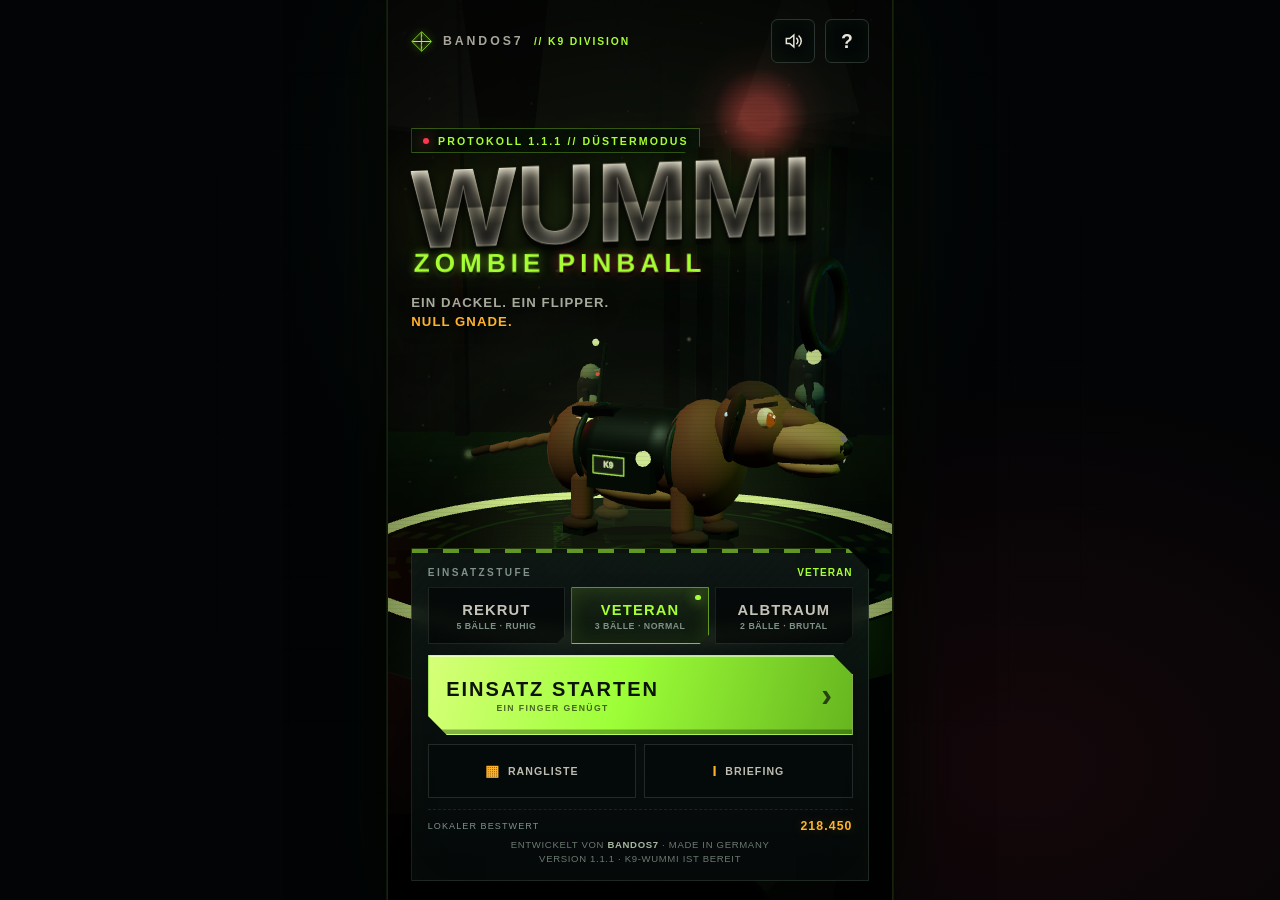
==== commit a00227df: "Save source and v2 conversation for issue #3 Run: 42016021201 Generation: 42016021201-1793878288869" ====
--- a/index.html
+++ b/index.html
@@ -66,9 +66,12 @@
 #app {
   position: relative;
   width: 100vw;
-  height: 100dvh;
+  height: 100vh;
+  width: min(100vw, calc(100dvh * 0.5625));
+  height: min(100dvh, calc(100vw * 1.7777778));
   max-width: calc(100dvh * 0.5625);
   max-height: 100dvh;
+  aspect-ratio: 9 / 16;
   overflow: hidden;
   isolation: isolate;
   container-type: inline-size;
@@ -235,6 +238,14 @@
   -webkit-text-fill-color: var(--acid);
   text-shadow: 0 0 .7rem rgba(166,255,50,.5), 0 .25rem 0 #000;
   transform: skewY(2deg);
+  animation: sign-flicker 8.5s steps(1, end) infinite;
+}
+@keyframes sign-flicker {
+  0%, 91%, 96%, 100% { opacity: 1; }
+  92% { opacity: .58; }
+  93% { opacity: 1; }
+  94% { opacity: .7; }
+  95% { opacity: .95; }
 }
 .logo .sub em {
   font-style: normal;
@@ -562,6 +573,40 @@
   content:"";
   position:absolute; inset:0; z-index:2; pointer-events:none;
   box-shadow: inset 0 0 4rem rgba(0,0,0,.55);
+}
+/* Invisible one-finger tap zones: the whole playfield doubles as a flipper control. */
+.field-controls {
+  position: absolute;
+  inset: 0;
+  z-index: 3;
+  display: grid;
+  grid-template-columns: 1fr 1fr;
+  pointer-events: none;
+}
+.field-zone {
+  position: relative;
+  pointer-events: auto;
+  touch-action: none;
+  -webkit-user-select: none;
+  user-select: none;
+  background: transparent;
+}
+.field-zone::after {
+  content: "";
+  position: absolute;
+  left: 0;
+  right: 0;
+  bottom: 0;
+  height: 24%;
+  opacity: 0;
+  transition: opacity .12s;
+  background: radial-gradient(ellipse at 50% 120%, rgba(166,255,50,.18), transparent 68%);
+}
+.field-zone.active::after { opacity: 1; }
+.field-zone[data-side="-1"]::after { background: radial-gradient(ellipse at 38% 120%, rgba(166,255,50,.19), transparent 66%); }
+.field-zone[data-side="1"]::after { background: radial-gradient(ellipse at 62% 120%, rgba(255,179,43,.17), transparent 66%); }
+@media (prefers-reduced-motion: reduce) {
+  .field-zone::after { transition: none; }
 }
 .controls {
   position: relative;
@@ -652,7 +697,7 @@
 .launch-btn[disabled] { opacity: .45; border-color: rgba(176,198,171,.15); color: rgba(219,226,205,.45); background: rgba(0,0,0,.38); }
 .launch-btn.ready { animation: launch-pulse 1.4s ease-in-out infinite; }
 @keyframes launch-pulse { 0%,100% { box-shadow: inset 0 0 0 rgba(255,179,43,0); border-color: rgba(255,179,43,.38); } 50% { box-shadow: inset 0 0 1.8rem rgba(255,179,43,.12), 0 0 .8rem rgba(255,179,43,.1); border-color: rgba(255,196,91,.8); } }
-.control-hint { text-align:center; font-size:.57rem; letter-spacing:.12em; color:rgba(142,161,145,.46); text-transform:uppercase; }
+.control-hint { text-align:center; font-size:.72rem; letter-spacing:.1em; color:rgba(152,172,155,.62); text-transform:uppercase; }
 
 /* ───────────────────────────── MODALS ───────────────────────────── */
 .modal-layer {
@@ -784,7 +829,7 @@
   .flip-btn .key { font-size: 2.1rem; }
 }
 @media (prefers-reduced-motion: reduce) {
-  .menu-fade, .launch-btn.ready, .eyebrow::before { animation: none !important; }
+  .menu-fade, .launch-btn.ready, .eyebrow::before, .logo .sub { animation: none !important; }
 }
 </style>
 </head>
@@ -826,7 +871,7 @@
           <button class="diff-btn" data-diff="nightmare" type="button"><strong>ALBTRAUM</strong><span>2 Bälle · brutal</span></button>
         </div>
         <button id="startBtn" class="cta" type="button">
-          <span>EINSATZ STARTEN<small>TASTE FÜR EINEN FINGER</small></span>
+          <span>EINSATZ STARTEN<small>EIN FINGER GENÜGT</small></span>
           <span class="arrow">›</span>
         </button>
         <div class="menu-row">
@@ -874,6 +919,10 @@
 
     <div class="game-stage" id="gameStage">
       <div class="scanlines"></div>
+      <div class="field-controls" id="fieldControls" aria-hidden="true">
+        <div class="field-zone" data-side="-1"></div>
+        <div class="field-zone" data-side="1"></div>
+      </div>
     </div>
 
     <footer class="controls" aria-label="Flippersteuerung">
@@ -888,7 +937,7 @@
         <div class="launch-wrap">
           <button id="launchBtn" class="launch-btn ready" type="button">ABSCHUSS<small>TIPPEN ZUM STARTEN</small></button>
         </div>
-        <div class="control-hint" id="controlHint">1 FINGER · 2 FLÜGEL · 100% WUT</div>
+        <div class="control-hint" id="controlHint">1 FINGER · FELD LINKS / RECHTS</div>
       </div>
       <button id="rightBtn" class="flip-btn" type="button" aria-label="Rechter Flipper">
         <span class="key">▶</span>
@@ -954,6 +1003,10 @@
 
 const clamp = (v, a, b) => Math.max(a, Math.min(b, v));
 const lerp = (a, b, t) => a + (b - a) * t;
+const lerpAngle = (a, b, t) => {
+  let d = ((b - a + Math.PI) % TAU + TAU) % TAU - Math.PI;
+  return a + d * t;
+};
 const rand = (a = 0, b = 1) => a + Math.random() * (b - a);
 const pick = arr => arr[Math.floor(Math.random() * arr.length)];
 const fmt = n => Math.floor(n).toLocaleString('de-DE');
@@ -1220,7 +1273,7 @@
   renderer.setPixelRatio(Math.min(window.devicePixelRatio || 1, 2));
   renderer.outputColorSpace = THREE.SRGBColorSpace;
   renderer.toneMapping = THREE.ACESFilmicToneMapping;
-  renderer.toneMappingExposure = 1.12;
+  renderer.toneMappingExposure = 1.24;
   renderer.shadowMap.enabled = true;
   renderer.shadowMap.type = THREE.PCFSoftShadowMap;
 } catch (err) {
@@ -1379,18 +1432,24 @@
     body.add(tuft);
   }
 
-  // Tactical harness.
-  const vest = new THREE.Mesh(new THREE.BoxGeometry(0.88, 0.48, 0.62), vestMat);
+  // Tactical harness: a snug rounded shell instead of a boxy crate.
+  const vest = new THREE.Mesh(new THREE.CapsuleGeometry(0.345, 0.52, 5, 18), vestMat);
+  vest.rotation.z = Math.PI / 2;
   vest.position.set(-0.02, 0.78, 0);
+  vest.scale.set(1, 0.94, 1.03);
   body.add(vest);
-  const vestSideL = new THREE.Mesh(new THREE.BoxGeometry(0.66, 0.34, 0.11), armorMat);
+  const vestStrapF = new THREE.Mesh(new THREE.TorusGeometry(0.352, 0.028, 6, 22), armorMat);
+  vestStrapF.rotation.y = Math.PI / 2; vestStrapF.position.set(0.42, 0.78, 0); vestStrapF.scale.set(1, 0.94, 1.03);
+  body.add(vestStrapF);
+  const vestStrapR = vestStrapF.clone(); vestStrapR.position.x = -0.42; body.add(vestStrapR);
+  const vestSideL = new THREE.Mesh(new THREE.BoxGeometry(0.58, 0.3, 0.1), armorMat);
   vestSideL.position.set(0, 0.66, 0.34);
   body.add(vestSideL);
   const vestSideR = vestSideL.clone(); vestSideR.position.z = -0.34; body.add(vestSideR);
   const buckle = new THREE.Mesh(new THREE.CylinderGeometry(0.06, 0.06, 0.03, 12), acidMat);
-  buckle.rotation.x = Math.PI / 2; buckle.position.set(0.24, 0.78, 0.38); body.add(buckle);
+  buckle.rotation.x = Math.PI / 2; buckle.position.set(0.24, 0.78, 0.4); body.add(buckle);
   const plate = new THREE.Mesh(new THREE.PlaneGeometry(0.3, 0.15), new THREE.MeshBasicMaterial({ map: TEX.dogPatch, transparent: true }));
-  plate.position.set(-0.08, 0.72, 0.352); body.add(plate);
+  plate.position.set(-0.08, 0.7, 0.398); body.add(plate);
   const pack = new THREE.Mesh(new THREE.BoxGeometry(0.4, 0.28, 0.42), black);
   pack.position.set(-0.36, 0.97, 0); body.add(pack);
   const packLight = new THREE.Mesh(new THREE.BoxGeometry(0.33, 0.06, 0.02), acidMat);
@@ -1536,36 +1595,42 @@
     t: 0, nextBlink: 2.4, blinkAt: -10, nextBark: 6.5, barkAt: -10,
     look: 0, targetLook: 0, excited: 0, alive: true
   };
-  root.userData = { dog: st, head, jaw, tongue, eyes, ears, legs, tailSegments, body, antennaTip, tailGlow };
+  root.userData = { dog: st, head, jaw, tongue, eyes, ears, legs, tailSegments, body, antennaTip, tailGlow, nose };
   root.userData.update = (dt, t, opts2 = {}) => {
     st.t = t;
     const excited = opts2.excited || st.excited;
+    const sniff = clamp(opts2.sniff || 0, 0, 1);
+    const alert = opts2.alert != null ? opts2.alert : (excited > 0.25 ? 1 : 0);
+    const gait = opts2.gait ? 1 : 0;
     const breathe = Math.sin(t * 2.05 + 0.4) * 0.012;
-    body.position.y = breathe;
+    body.position.y = breathe + (gait ? Math.abs(Math.sin(t * 9.5)) * 0.032 : 0);
     torso.scale.y = 1 + Math.sin(t * 2.05) * 0.018;
     chest.scale.y = 1.18 + Math.sin(t * 2.05 + .5) * 0.016;
     st.look = lerp(st.look, st.targetLook, 1 - Math.exp(-dt * 4));
-    const alert = excited > 0.25 ? 1 : 0;
-    head.rotation.y = Math.sin(t * .7 + .3) * .10 + st.look * .42 + (alert ? Math.sin(t * 12) * .035 : 0);
+    head.rotation.y = Math.sin(t * .7 + .3) * .10 + st.look * .42 + (alert ? Math.sin(t * 12) * .035 : 0) + (sniff ? Math.sin(t * 9) * .05 : 0);
     head.rotation.z = Math.sin(t * 1.2 + .5) * .035 - alert * .05;
-    head.rotation.x = Math.sin(t * .8 + .2) * .025;
-    neck.rotation.z = Math.sin(t * 1.7 + .4) * .018;
+    head.rotation.x = Math.sin(t * .8 + .2) * .025 + sniff * .34 + (gait ? Math.sin(t * 18) * .012 : 0);
+    head.position.y = .1 - sniff * .055;
+    neck.rotation.z = Math.sin(t * 1.7 + .4) * .018 + (opts2.neckUp || 0);
+    neck.rotation.x = sniff * .12;
     ears[0].rotation.x = .08 + Math.sin(t * 2.1 + 1.2) * .08 + (alert ? .28 : 0);
     ears[1].rotation.x = .08 + Math.sin(t * 1.9 + 2.4) * .08 + (alert ? .28 : 0);
     ears[0].rotation.z = .15 + Math.sin(t * 2.3) * .05;
     ears[1].rotation.z = -.15 + Math.sin(t * 2.1 + 1) * .05;
     tailSegments.forEach((s, i) => {
-      const amp = .12 + i * .045 + (excited > .5 ? .16 : 0);
-      s.rotation.y = Math.sin(t * (6.2 + excited * 4) - i * .55) * amp;
+      const amp = .12 + i * .045 + (excited > .5 ? .16 : 0) + (gait ? .06 : 0);
+      s.rotation.y = Math.sin(t * (6.2 + excited * 4 + gait * 1.2) - i * .55) * amp;
       s.rotation.z = Math.sin(t * 2.4 - i * .3) * .035 + .02;
     });
-    tailBase.rotation.z = .36 + Math.sin(t * 2.0) * .06;
-    // Paws: relaxed weight shift, occasional impatient tapping.
+    tailBase.rotation.z = .36 + Math.sin(t * 2.0) * .06 + (excited > .4 ? .08 : 0);
+    // Paws: relaxed weight shift, walking gait, occasional impatient tapping.
     legs.forEach((leg, i) => {
       const front = i < 2;
       const tap = Math.max(0, Math.sin(t * 6.3 + i * 2.1) - 0.78) * (front ? 0.28 : 0.1);
+      const gaitSwing = gait ? Math.sin(t * 9.5 + ((i === 0 || i === 3) ? 0 : Math.PI)) * .38 : 0;
       leg.rotation.z = (front ? 0.04 : -0.04) + Math.sin(t * 2 + i) * 0.018 + (excited > .4 ? Math.sin(t * 11 + i * 1.4) * 0.09 : 0) - tap;
-      leg.rotation.x = Math.sin(t * 2.1 + i * 1.6) * 0.022;
+      leg.rotation.x = Math.sin(t * 2.1 + i * 1.6) * 0.022 + gaitSwing;
+      leg.position.y = 0.6 + (gait ? Math.max(0, Math.sin(t * 9.5 + ((i === 1 || i === 2) ? 0 : Math.PI))) * .045 : 0);
     });
     // Blink.
     if (t > st.nextBlink) {
@@ -1596,6 +1661,8 @@
     }
     st.excited = Math.max(0, st.excited - dt * .55);
     antennaTip.scale.setScalar(1 + Math.sin(t * 5.2) * .18);
+    nose.scale.set(1.12 + sniff * Math.sin(t * 16) * .05, .76, 1);
+    nose.position.x = .63 + sniff * Math.sin(t * 16) * .008;
     tailGlow.material.opacity = .22 + Math.sin(t * 5) * .12;
     root.position.y = opts2.baseY != null ? opts2.baseY + breathe : root.position.y;
   };
@@ -1689,6 +1756,7 @@
 /* ───────────────────────────── MENU SCENE ───────────────────────────── */
 let menuScene, menuCamera, menuDog, menuActors = [], menuSmoke = [], menuAsh, menuBeacon, menuSpotlights = [];
 let menuFlash = 0;
+const menuDogPose = { x: 0.04, rot: -0.52 };
 
 function makeSmokeTexture() {
   return canvasTexture(256, 256, (ctx, w, h) => {
@@ -1945,9 +2013,22 @@
   const intro = Math.min(1, t / 6);
   menuCamera.fov = 47 - intro * 1.4;
   menuCamera.updateProjectionMatrix();
+  // Dog choreography: guard stance, listening, sniffing, the occasional bark.
+  const dogCycle = (t + 6) % 22;
+  const dogSniffing = dogCycle > 13 && dogCycle < 16.5 ? 1 : 0;
+  const dogAlert = (dogCycle > 6 && dogCycle < 9.2) || (dogCycle > 19 && dogCycle < 20.2) ? 1 : 0;
+  menuDogPose.x = lerp(menuDogPose.x, 0.04, 1 - Math.exp(-dt * 2));
+  menuDogPose.rot = lerpAngle(menuDogPose.rot, -0.52, 1 - Math.exp(-dt * 2.5));
+  menuDog.position.x = menuDogPose.x + Math.sin(t * .6) * .025;
   menuDog.userData.targetLook = menuPointerX || (Math.sin(t * .23) * .12);
-  menuDog.userData.update(dt, t, { baseY: .3, audioBark: !document.hidden && t > 8 });
-  menuDog.rotation.y = -.52 + Math.sin(t * .35) * .055;
+  menuDog.userData.update(dt, t, {
+    baseY: .3,
+    audioBark: !document.hidden && t > 8,
+    gait: 0,
+    sniff: dogSniffing,
+    alert: dogAlert
+  });
+  menuDog.rotation.y = menuDogPose.rot + Math.sin(t * .35) * .045;
   menuActors.forEach((a, i) => {
     if (a.userData && a.userData.arms) {
       const z = a;
@@ -2017,8 +2098,9 @@
 
 /* ───────────────────────────── GAME WORLD ───────────────────────────── */
 let gameScene, gameCamera, gameTarget, gameCameraBase, tableGroup, dynamicGroup, ballsLayer, effectsGroup;
-let gameDog, gameDogGlow, gameFlippers = [], gameDrones = [];
-const GAME_DOG_YAW = Math.PI + 0.12; // side-on to the player camera: readable dachshund silhouette
+let gameDog, gameDogGlow, gameFlippers = [], gameDrones = [], gameBeacons = [];
+const GAME_DOG_YAW = Math.PI + 0.45; // three-quarter view toward the player: readable dachshund face
+const GAME_DOG_HOME = { x: 0, y: .18, z: 6.86 };
 let particles, ashGame;
 let cameraShake = 0;
 let sectorSign;
@@ -2055,9 +2137,9 @@
 function makePlayfieldTexture() {
   return canvasTexture(900, 1600, (ctx, w, h) => {
     const bg = ctx.createLinearGradient(0, 0, 0, h);
-    bg.addColorStop(0, '#1b261f'); bg.addColorStop(.5, '#141d17'); bg.addColorStop(1, '#0e1712');
+    bg.addColorStop(0, '#26352b'); bg.addColorStop(.5, '#1c2a20'); bg.addColorStop(1, '#14231a');
     ctx.fillStyle = bg; ctx.fillRect(0, 0, w, h);
-    ctx.globalAlpha = .16; ctx.strokeStyle = '#87a283'; ctx.lineWidth = 1;
+    ctx.globalAlpha = .2; ctx.strokeStyle = '#a8c4a2'; ctx.lineWidth = 1;
     for (let x = 0; x <= w; x += 60) { ctx.beginPath(); ctx.moveTo(x,0); ctx.lineTo(x,h); ctx.stroke(); }
     for (let y = 0; y <= h; y += 60) { ctx.beginPath(); ctx.moveTo(0,y); ctx.lineTo(w,y); ctx.stroke(); }
     ctx.globalAlpha = 1;
@@ -2077,7 +2159,10 @@
     ctx.beginPath(); ctx.moveTo(w*.77, h*.23); ctx.lineTo(w*.64, h*.46); ctx.lineTo(w*.69, h*.62); ctx.stroke();
     // Stencils.
     ctx.save(); ctx.translate(60, 112); ctx.rotate(-Math.PI/2); ctx.font='900 38px Arial'; ctx.fillStyle='rgba(213,231,204,.13)'; ctx.fillText('K9 CONTAINMENT GRID // BANDOS7', 0, 0); ctx.restore();
-    ctx.font='900 76px Impact, Arial Black'; ctx.fillStyle='rgba(215,235,204,.075)'; ctx.fillText('WUMMI', 112, h*.83); ctx.font='700 22px Arial'; ctx.fillStyle='rgba(166,255,50,.13)'; ctx.fillText('DACHSHUND DIVISION // AREA 07', 112, h*.865);
+    ctx.font='900 76px Impact, Arial Black'; ctx.fillStyle='rgba(215,235,204,.075)';
+    ctx.textAlign='center'; ctx.fillText('WUMMI', w*.52, h*.845);
+    ctx.font='700 22px Arial'; ctx.fillStyle='rgba(166,255,50,.13)';
+    ctx.fillText('DACHSHUND DIVISION // AREA 07', w*.52, h*.875);
     // Scratches & contamination.
     for (let i = 0; i < 55; i++) {
       ctx.strokeStyle = `rgba(${rand(100,190)},${rand(120,200)},${rand(95,150)},${rand(.02,.12)})`;
@@ -2124,17 +2209,17 @@
   gameCameraBase = new THREE.Vector3(0, 18, 10);
   gameCamera.position.copy(gameCameraBase); gameCamera.lookAt(gameTarget);
 
-  const hemi = new THREE.HemisphereLight(0x496b51, 0x020303, 1.8); gameScene.add(hemi);
-  const key = new THREE.DirectionalLight(0xe0ffc9, 2.7);
+  const hemi = new THREE.HemisphereLight(0x496b51, 0x020303, 2.15); gameScene.add(hemi);
+  const key = new THREE.DirectionalLight(0xe0ffc9, 3.05);
   key.position.set(-6, 15, 8); key.castShadow = true; key.shadow.mapSize.set(1024, 1024);
   key.shadow.camera.left = -7; key.shadow.camera.right = 7; key.shadow.camera.top = 10; key.shadow.camera.bottom = -10;
   key.shadow.bias = -.0005; gameScene.add(key);
-  const under = new THREE.PointLight(0x6eff34, 15, 18, 1.7); under.position.set(-4.4, 2.4, 2.3); gameScene.add(under);
-  const red = new THREE.PointLight(0xff2538, 10, 14, 1.8); red.position.set(4.3, 1.8, -4.3); gameScene.add(red);
-  const cyan = new THREE.PointLight(0x2acbff, 7, 12, 1.8); cyan.position.set(4.4, 2.2, 4); gameScene.add(cyan);
-  stageLight = new THREE.PointLight(0x9dff32, 4.5, 11, 1.8); stageLight.position.set(0, 3.2, .8); gameScene.add(stageLight);
-  const fill = new THREE.PointLight(0xc9f0c7, 11, 24, 1.4); fill.position.set(0, 7.5, -1.2); gameScene.add(fill);
-  const dogLight = new THREE.PointLight(0xffd7a0, 11, 4.8, 1.35); dogLight.position.set(0, 1.7, 7.05); gameScene.add(dogLight);
+  const under = new THREE.PointLight(0x6eff34, 18, 18, 1.7); under.position.set(-4.4, 2.4, 2.3); gameScene.add(under);
+  const red = new THREE.PointLight(0xff2538, 12, 14, 1.8); red.position.set(4.3, 1.8, -4.3); gameScene.add(red);
+  const cyan = new THREE.PointLight(0x2acbff, 8, 12, 1.8); cyan.position.set(4.4, 2.2, 4); gameScene.add(cyan);
+  stageLight = new THREE.PointLight(0x9dff32, 6.5, 12, 1.8); stageLight.position.set(0, 3.2, .8); gameScene.add(stageLight);
+  const fill = new THREE.PointLight(0xc9f0c7, 14, 24, 1.4); fill.position.set(0, 7.5, -1.2); gameScene.add(fill);
+  const dogLight = new THREE.PointLight(0xffd7a0, 12, 4.8, 1.35); dogLight.position.set(0, 1.7, 7.05); gameScene.add(dogLight);
 
   // Bunker floor around the table.
   const floorTex = makeMenuFloorTexture(); floorTex.wrapS = floorTex.wrapT = THREE.RepeatWrapping; floorTex.repeat.set(2.4,2.4);
@@ -2151,7 +2236,7 @@
   const apron = new THREE.Mesh(new THREE.BoxGeometry(8.05, .28, 1.25), new THREE.MeshStandardMaterial({ color: 0x1c241d, roughness: .46, metalness: .5 }));
   apron.position.set(0, -.03, 6.5); tableGroup.add(apron);
   const pfTex = makePlayfieldTexture();
-  const playfield = new THREE.Mesh(new THREE.PlaneGeometry(7.2, 13.1), new THREE.MeshStandardMaterial({ map: pfTex, color: 0x9aab9b, roughness: .52, metalness: .45 }));
+  const playfield = new THREE.Mesh(new THREE.PlaneGeometry(7.2, 13.1), new THREE.MeshStandardMaterial({ map: pfTex, color: 0xb9c9b3, roughness: .46, metalness: .4, emissive: 0x2c3b2c, emissiveMap: pfTex, emissiveIntensity: .3 }));
   playfield.rotation.x = -Math.PI/2; playfield.position.set(0, .005, -.5); playfield.receiveShadow = true; tableGroup.add(playfield);
   // Glossy protective layer sheen.
   const sheen = new THREE.Mesh(new THREE.PlaneGeometry(7.18, 13.08), new THREE.MeshPhysicalMaterial({ color: 0xffffff, transparent: true, opacity: .035, roughness: .16, metalness: .1, depthWrite: false }));
@@ -2179,6 +2264,24 @@
   // Launch lane neon.
   const laneGlow = new THREE.Mesh(new THREE.BoxGeometry(.06, .025, 11.2), new THREE.MeshBasicMaterial({ color: 0x64dfff }));
   laneGlow.position.set(2.74, .05, -.1); tableGroup.add(laneGlow);
+
+  // Faint shot-direction chevrons printed into the playfield.
+  const arrowMat = new THREE.MeshBasicMaterial({ color: 0xa6ff32, transparent: true, opacity: .26, depthWrite: false, side: THREE.DoubleSide });
+  for (const [ax, az, rot, sc] of [[-1.25, 1.3, .16, 1], [1.25, 1.3, -.16, 1], [-1.25, .35, .16, .78], [1.25, .35, -.16, .78]]) {
+    const arrow = new THREE.Mesh(new THREE.ConeGeometry(.19, .48, 3), arrowMat);
+    arrow.rotation.x = -Math.PI / 2; arrow.rotation.z = rot;
+    arrow.position.set(ax, .035, az); arrow.scale.setScalar(sc);
+    tableGroup.add(arrow);
+  }
+  // Emergency beacons on the back corners.
+  for (const s of [-1, 1]) {
+    const beaconBase = new THREE.Mesh(new THREE.CylinderGeometry(.1, .14, .18, 10), new THREE.MeshStandardMaterial({ color: 0x221414, roughness: .5, metalness: .55 }));
+    beaconBase.position.set(s * 3.62, .4, -7.02); tableGroup.add(beaconBase);
+    const beaconLamp = new THREE.Mesh(new THREE.SphereGeometry(.13, 10, 8), new THREE.MeshBasicMaterial({ color: 0xff2c38 }));
+    beaconLamp.position.set(s * 3.62, .56, -7.02); beaconLamp.userData.beacon = 1; tableGroup.add(beaconLamp);
+    const beaconGlow = glowSprite(0xff2a36, 1.35, .55); beaconGlow.position.copy(beaconLamp.position); beaconGlow.userData.beaconGlow = 1; tableGroup.add(beaconGlow);
+    gameBeacons.push({ lamp: beaconLamp, glow: beaconGlow, phase: s > 0 ? 0 : Math.PI });
+  }
 
   // Side lamps.
   for (let i = 0; i < 9; i++) {
@@ -2206,8 +2309,8 @@
   const backStrip = new THREE.Mesh(new THREE.BoxGeometry(7.4, .05, .05), new THREE.MeshBasicMaterial({ color: 0x9dff32 }));
   backStrip.position.set(0, 2.6, -7.1); tableGroup.add(backStrip);
   sectorSign = makeTextSprite('SEKTOR 01', 0xffc24c, 'rgba(13,9,2,.94)', 760, 92, 48);
-  sectorSign.position.set(0, 2.95, -7.15); sectorSign.scale.set(4.2,.52,.01); tableGroup.add(sectorSign);
-  sectorSign.userData.baseScale = 4.2;
+  sectorSign.position.set(0, 2.95, -7.15); sectorSign.scale.set(4.7,.58,.01); tableGroup.add(sectorSign);
+  sectorSign.userData.baseScale = 4.7;
   gameScene.userData.sectorSign = sectorSign;
 
   // Flipper rigs.
@@ -2217,17 +2320,16 @@
   // Apron dachshund: a detailed companion who reacts to the carnage.
   const kennel = new THREE.Group();
   const pad = new THREE.Mesh(new THREE.CylinderGeometry(.92,.98,.18,28), new THREE.MeshStandardMaterial({ color: 0x1e261f, roughness: .4, metalness: .55 }));
-  pad.position.set(0,.08,7.18); pad.receiveShadow = true; kennel.add(pad);
-  const padRing = new THREE.Mesh(new THREE.TorusGeometry(.88,.035,6,32), new THREE.MeshBasicMaterial({ color: 0x9dff32 })); padRing.rotation.x=Math.PI/2; padRing.position.set(0,.19,7.18); kennel.add(padRing);
+  pad.position.set(GAME_DOG_HOME.x,.08,GAME_DOG_HOME.z); pad.receiveShadow = true; kennel.add(pad);
+  const padRing = new THREE.Mesh(new THREE.TorusGeometry(.88,.035,6,32), new THREE.MeshBasicMaterial({ color: 0x9dff32 })); padRing.rotation.x=Math.PI/2; padRing.position.set(GAME_DOG_HOME.x,.19,GAME_DOG_HOME.z); kennel.add(padRing);
   const k9signTex = canvasTexture(128,64,(ctx,w,h)=>{ctx.fillStyle='#090d08';ctx.fillRect(0,0,w,h);ctx.strokeStyle='#b9e93b';ctx.strokeRect(4,4,w-8,h-8);ctx.font='900 30px Arial Black, Arial';ctx.fillStyle='#d8ff91';ctx.textAlign='center';ctx.fillText('K9',w/2,h/2+10);});
   const k9sign = new THREE.Mesh(new THREE.PlaneGeometry(.58,.29), new THREE.MeshBasicMaterial({ map:k9signTex }));
-  k9sign.position.set(0,.48,7.72); k9sign.rotation.y = Math.PI; tableGroup.add(k9sign); // face replaced below
-  k9sign.rotation.y = 0;
-  gameDog = createDachshund({ scale: .82 });
-  gameDog.position.set(0,.18,7.18); gameDog.rotation.y = GAME_DOG_YAW;
+  k9sign.position.set(-1.7,.43,6.98); k9sign.rotation.y = 0; tableGroup.add(k9sign);
+  gameDog = createDachshund({ scale: .95 });
+  gameDog.position.set(GAME_DOG_HOME.x,GAME_DOG_HOME.y,GAME_DOG_HOME.z); gameDog.rotation.y = GAME_DOG_YAW;
   gameDog.traverse(o => { if(o.isMesh) o.castShadow = true; });
   kennel.add(gameDog);
-  const dogGlow = glowSprite(0x8fff32, 1.9, .12); dogGlow.position.set(0,.38,7.18); kennel.add(dogGlow);
+  const dogGlow = glowSprite(0x8fff32, 1.9, .12); dogGlow.position.set(GAME_DOG_HOME.x,.38,GAME_DOG_HOME.z); kennel.add(dogGlow);
   tableGroup.add(kennel);
   gameDogGlow = dogGlow;
 
@@ -2294,8 +2396,8 @@
   const points = [
     new THREE.Vector3(-4.35, 0, -7.4), new THREE.Vector3(4.35, 0, -7.4),
     new THREE.Vector3(-4.35, 0, 6.2), new THREE.Vector3(4.35, 0, 6.2),
-    new THREE.Vector3(-1.25, .4, 8.45), new THREE.Vector3(1.25, .4, 8.45),
-    new THREE.Vector3(0, 1.55, 8.4), new THREE.Vector3(0, .2, 8.55),
+    new THREE.Vector3(-1.45, .4, 7.95), new THREE.Vector3(1.45, .4, 7.95),
+    new THREE.Vector3(0, 1.6, 7.9), new THREE.Vector3(0, .2, 8.0),
     new THREE.Vector3(0, 3.0, -7.35), new THREE.Vector3(-4.0, 1.0, -7.35), new THREE.Vector3(4.0, 1.0, -7.35)
   ];
   let lo = 4, hi = 46;
@@ -2669,10 +2771,17 @@
 
 function createBall(x, z, held = false) {
   const group = new THREE.Group();
-  const mat = new THREE.MeshStandardMaterial({ color: 0xe7eee4, metalness: .86, roughness: .16, emissive: 0x1e2b1d, emissiveIntensity: .35 });
-  const sphere = new THREE.Mesh(new THREE.SphereGeometry(GAME_CONST.ballR, 20, 14), mat);
+  const mat = new THREE.MeshStandardMaterial({ color: 0xf4ffe9, metalness: .92, roughness: .1, emissive: 0x3c641c, emissiveIntensity: .55 });
+  const sphere = new THREE.Mesh(new THREE.SphereGeometry(GAME_CONST.ballR, 22, 16), mat);
   group.add(sphere);
-  const glow = glowSprite(0xb6ff55, .72, .22); glow.position.z = 0; group.add(glow);
+  const glow = glowSprite(0xb6ff55, .95, .4); glow.position.z = 0; group.add(glow);
+  const halo = glowSprite(0xd9ff9c, 1.55, .11); group.add(halo);
+  const marker = new THREE.Mesh(
+    new THREE.RingGeometry(.3, .43, 26),
+    new THREE.MeshBasicMaterial({ color: 0xa6ff32, transparent: true, opacity: .4, side: THREE.DoubleSide, depthWrite: false, blending: THREE.AdditiveBlending })
+  );
+  marker.rotation.x = -Math.PI / 2; marker.position.y = -.215; group.add(marker);
+  const light = new THREE.PointLight(0xa6ff32, 1.35, 3.1, 2); light.position.y = .12; group.add(light);
   const shadow = new THREE.Mesh(new THREE.CircleGeometry(.32, 20), new THREE.MeshBasicMaterial({ color: 0x000000, transparent: true, opacity: .42, depthWrite: false }));
   shadow.rotation.x = -Math.PI/2; shadow.position.y = -.223; group.add(shadow);
   group.position.set(x, GAME_CONST.ballR + .02, z);
@@ -2680,12 +2789,12 @@
   const trail = [];
   for (let i = 0; i < 11; i++) {
     const sm = new THREE.Sprite(new THREE.SpriteMaterial({ map: TEX.glow, color: 0x9dff32, transparent: true, opacity: 0, blending: THREE.AdditiveBlending, depthWrite: false }));
-    sm.scale.set(.34 - i*.012, .34 - i*.012, 1);
+    sm.scale.set(.38 - i*.012, .38 - i*.012, 1);
     sm.position.set(x, .3, z);
     ballsLayer.add(sm); trail.push(sm);
   }
   const ball = {
-    x, z, vx: 0, vz: 0, held, active: true, mesh: group, sphere, glow, shadow, trail,
+    x, z, vx: 0, vz: 0, held, active: true, mesh: group, sphere, glow, halo, marker, light, shadow, trail,
     spin: new THREE.Vector3(rand(-1,1), rand(-1,1), rand(-1,1)),
     stuckTime: 0, lastTrail: 1, launchReady: held
   };
@@ -3176,7 +3285,7 @@
     const arc = Math.sin(p * Math.PI);
     const travel = Math.sin(p * Math.PI); // out and back, smooth
     gameDog.position.x = Math.sin(p * Math.PI * 2.1) * 1.35;
-    gameDog.position.z = 7.18 - travel * 5.25;
+    gameDog.position.z = GAME_DOG_HOME.z - travel * 5.25;
     gameDog.position.y = .18 + arc * .65;
     gameDog.rotation.y = GAME_DOG_YAW + Math.sin(p * Math.PI * 2) * .5;
     gameDog.userData.excited = 1.4;
@@ -3185,9 +3294,10 @@
     gameDogGlow.scale.setScalar(1.9 + arc * 1.4);
     if (!run.k9Hit && p > .48) { run.k9Hit = true; k9Impact(); }
     if (run.k9Fx <= 0) {
-      gameDog.position.set(0, .18, 7.18);
+      run.k9Fx = 0;
+      gameDog.position.set(GAME_DOG_HOME.x, GAME_DOG_HOME.y, GAME_DOG_HOME.z);
       gameDog.rotation.y = GAME_DOG_YAW;
-      gameDogGlow.position.set(0, .38, 7.18);
+      gameDogGlow.position.set(GAME_DOG_HOME.x, .38, GAME_DOG_HOME.z);
       gameDogGlow.material.opacity = .12;
       gameDogGlow.scale.setScalar(1.9);
       updateHUD(true);
@@ -3301,11 +3411,14 @@
   // Dachshund on the apron.
   const baseY = run && run.k9Fx > 0 ? gameDog.position.y : .18;
   if (gameDog) {
-    gameDog.userData.update(dt, t, { baseY, audioBark: false });
+    const watchBall = balls.find(b => b.active && !b.held) || balls[0] || null;
+    gameDog.userData.targetLook = watchBall ? clamp((watchBall.x - GAME_DOG_HOME.x) * .42, -.85, .85) : Math.sin(t * .37) * .18;
+    if (watchBall && watchBall.z > 4.6 && !(run && run.k9Fx > 0)) gameDog.userData.excited = Math.max(gameDog.userData.excited, .35);
+    gameDog.userData.update(dt, t, { baseY, audioBark: false, neckUp: .58 });
     if (!(run && run.k9Fx > 0)) {
-      gameDog.position.x = 0; gameDog.position.z = 7.18; gameDog.position.y = .18;
+      gameDog.position.x = GAME_DOG_HOME.x; gameDog.position.z = GAME_DOG_HOME.z; gameDog.position.y = GAME_DOG_HOME.y;
       gameDog.rotation.y = GAME_DOG_YAW + Math.sin(t * .4) * .05;
-      gameDogGlow.position.set(0,.38,7.18);
+      gameDogGlow.position.set(GAME_DOG_HOME.x,.38,GAME_DOG_HOME.z);
     }
     gameDogGlow.material.opacity = .1 + Math.sin(t * 2.6) * .04 + (run?.k9Fx > 0 ? .2 : 0);
     gameDogGlow.scale.setScalar(1.85 + Math.sin(t * 2.6) * .12);
@@ -3319,9 +3432,19 @@
     b.sphere.rotation.x += b.vz * dt * 1.3;
     b.sphere.rotation.z -= b.vx * dt * 1.3;
     const pulse = 1 + Math.sin(t * 5 + b.x) * .08;
-    b.glow.scale.setScalar((flame ? .9 : .68) * pulse);
+    b.glow.scale.setScalar((flame ? 1.15 : .98) * pulse);
     b.glow.material.color.setHex(ballColor);
-    const trailAlpha = b.held ? 0 : .22;
+    b.halo.scale.setScalar((flame ? 1.85 : 1.55) * (1 + Math.sin(t * 3.2 + b.z) * .05));
+    b.halo.material.color.setHex(ballColor);
+    b.halo.material.opacity = b.held ? .08 : .1 + Math.sin(t * 3.4) * .025;
+    b.marker.visible = !b.held;
+    b.marker.material.color.setHex(ballColor);
+    b.marker.material.opacity = .28 + Math.sin(t * 6 + b.x) * .12;
+    b.marker.scale.setScalar(1 + Math.sin(t * 4.5) * .14);
+    b.light.color.setHex(ballColor);
+    b.light.intensity = (flame ? 2.2 : 1.35) + Math.sin(t * 5) * .2;
+    b.sphere.material.emissive.setHex(flame ? 0x8a2a00 : 0x3c641c);
+    const trailAlpha = b.held ? 0 : .27;
     for (let i = b.trail.length - 1; i > 0; i--) {
       b.trail[i].position.copy(b.trail[i-1].position);
       b.trail[i].material.opacity *= .74;
@@ -3345,6 +3468,14 @@
   // Sign bob.
   const sign = gameScene.userData.sectorSign;
   if (sign) sign.position.y = 2.95 + Math.sin(t * 1.4) * .025;
+  // Rotating hazard beacons.
+  gameBeacons.forEach((b, i) => {
+    const pulse = .5 + .5 * Math.sin(t * 3.4 + b.phase);
+    b.glow.material.opacity = .22 + pulse * .6;
+    b.glow.scale.setScalar(1.3 + pulse * .4);
+    b.lamp.material.color.setRGB(.55 + pulse * .45, .05, .09);
+    b.lamp.scale.setScalar(.9 + pulse * .2);
+  });
   if (particles) particles.userData.update(dt);
   updateEffects(dt);
   cameraShake = Math.max(0, cameraShake - dt * 2.6);
@@ -3426,7 +3557,7 @@
   };
   lastHud = {};
   clearBalls();
-  if (gameDog) { gameDog.position.set(0,.18,7.18); gameDog.rotation.y=GAME_DOG_YAW; }
+  if (gameDog) { gameDog.position.set(GAME_DOG_HOME.x,GAME_DOG_HOME.y,GAME_DOG_HOME.z); gameDog.rotation.y=GAME_DOG_YAW; }
   simTime = 0;
   // Clear transient effects from a previous run.
   effects.length = 0;
@@ -3451,10 +3582,14 @@
     date: new Date().toISOString().slice(0, 10)
   };
   run.entry = entry;
-  ranking.push(entry);
-  persistRanking();
-  run.rank = ranking.findIndex(r => r.id === entry.id);
-  run.newRecord = run.rank >= 0 && run.rank < 10 && run.score > 0;
+  if (run.score > 0) {
+    ranking.push(entry);
+    persistRanking();
+    run.rank = ranking.findIndex(r => r.id === entry.id);
+  } else {
+    run.rank = -1;
+  }
+  run.newRecord = run.rank === 0 && run.score > 0;
   setTimeout(() => { if (state === 'gameover') showGameOverModal(); }, 500);
 }
 function showStage(s) {
@@ -3547,7 +3682,7 @@
     <h2 class="modal-title">BRIEFING</h2>
     <p class="modal-sub">Du steuerst K9-WUMMI, den letzten taktischen Dackel der Division. Halte die Brutkapseln unter Feuer, hol Verstärkung und überlebe so viele Sektoren wie möglich.</p>
     <div class="brief-list">
-      <div class="brief-item"><div class="bi-icon">◀▶</div><div><b>Ein Finger, zwei Flügel</b><p>Tippe links oder rechts unten, um den jeweiligen Flipper zu schlagen. Halten hält den Flügel oben. Tippe ABSCHUSS, um den Ball in den Sektor zu feuern.</p></div></div>
+      <div class="brief-item"><div class="bi-icon">◀▶</div><div><b>Ein Finger, zwei Flügel</b><p>Tippe links oder rechts auf das Spielfeld, um den jeweiligen Flipper zu schlagen – oder nutze die beiden Flügel-Tasten unten. Halten hält den Flügel oben. Beim Abschuss genügt ein Tipp auf das Feld.</p></div></div>
       <div class="brief-item"><div class="bi-icon">◎</div><div><b>Brutkapseln zerstören</b><p>Jeder Sektor ist gesichert, wenn alle grünen Brutkapseln zerbrochen sind. Triff sie mehrfach, weiche Zombies aus und nutze Slingshots für Tempo.</p></div></div>
       <div class="brief-item"><div class="bi-icon">K9</div><div><b>K9-Wut</b><p>Treffer füllen die Wut-Leiste. Bei 100 % springt WUMMI persönlich auf das Feld und walzt die Horde nieder.</p></div></div>
       <div class="brief-item"><div class="bi-icon">▣</div><div><b>Power-ups</b><p>Zerbrochene Kapseln lassen Beute fallen: RUDEL (Multiball), SCHILD (Drain-Schutz), OVERDRIVE, ZEITLUPE, BRANDKUGEL, MAGNET und EMP.</p></div></div>
@@ -3601,13 +3736,13 @@
 function showGameOverModal() {
   if (!run) return;
   const pos = run.rank;
-  const row = pos >= 0 ? `PLATZ #${pos + 1}` : 'NICHT IN DEN TOP 10';
+  const row = pos === 0 ? 'PLATZ #1' : pos > 0 ? `PLATZ #${pos + 1}` : 'NICHT IN DEN TOP 10';
   const html = `
     <div class="modal-kicker">SIGNALVERLUST // K9 OFFLINE</div>
     <h2 class="modal-title">EINSATZ<br>BEENDET</h2>
     <div class="gameover-score">${fmt(run.score)}</div>
     ${run.newRecord ? '<div class="new-record">NEUER K9-REKORD</div>' : ''}
-    <p class="modal-sub">${run.newRecord ? 'Der Bunker hat einen neuen Helden. Trage deinen Operator-Namen in die Rangliste ein.' : `Du stehst auf ${row}. Mehr Kapseln, mehr Krawall.`}</p>
+    <p class="modal-sub">${run.score <= 0 ? 'Kein Punkte-Eintrag. Starte einen neuen Einsatz und zeig der Horde, wer hier das Sagen hat.' : run.newRecord ? 'Der Bunker hat einen neuen Helden. Trage deinen Operator-Namen in die Rangliste ein.' : `Du stehst auf ${row}. Mehr Kapseln, mehr Krawall.`}</p>
     <div class="name-row">
       <input class="name-input" id="rankName" maxlength="10" autocomplete="off" spellcheck="false" placeholder="OPERATOR" value="${escapeHtml((settings.name || 'WUMMI').toUpperCase())}">
       <button class="btn-primary" id="saveName">EINTRAGEN</button>
@@ -3713,6 +3848,40 @@
 setupButtonHold(leftBtn, -1);
 setupButtonHold(rightBtn, 1);
 
+// One-finger playfield controls: tap/hold either half of the visible table.
+$$('.field-zone').forEach(zone => {
+  const side = Number(zone.dataset.side);
+  let pointerId = null;
+  let flipped = false;
+  const down = (e) => {
+    if (state !== 'game') return;
+    e.preventDefault();
+    audio.init();
+    pointerId = e.pointerId;
+    zone.classList.add('active');
+    try { zone.setPointerCapture(pointerId); } catch (_) {}
+    const held = run && run.stageClearTimer <= 0 && balls.some(b => b.held && b.active);
+    if (held) {
+      launchBall();
+    } else {
+      pressFlipper(side, true);
+      flipped = true;
+    }
+  };
+  const up = (e) => {
+    if (pointerId != null && e.pointerId !== pointerId) return;
+    pointerId = null;
+    zone.classList.remove('active');
+    if (flipped) pressFlipper(side, false);
+    flipped = false;
+  };
+  zone.addEventListener('pointerdown', down);
+  zone.addEventListener('pointerup', up);
+  zone.addEventListener('pointercancel', up);
+  zone.addEventListener('lostpointercapture', up);
+  zone.addEventListener('contextmenu', e => e.preventDefault());
+});
+
 launchBtn.addEventListener('pointerdown', (e) => {
   e.preventDefault(); audio.init();
   if (state === 'game') launchBall();
@@ -3870,6 +4039,7 @@
   snapshot: () => run ? {
     state, stage: run.stage, score: run.score, launched: run.launched, podDone: run.podDone,
     podTotal: run.podTotal, stageClearTimer: run.stageClearTimer, k9Fx: run.k9Fx,
+    pods: stage ? stage.pods.map(p => ({ hp: p.hp, alive: p.alive })) : [],
     stats: { ...run.stats },
     balls: balls.map(b => ({ x:+b.x.toFixed(2), z:+b.z.toFixed(2), vx:+b.vx.toFixed(2), vz:+b.vz.toFixed(2), held:b.held, active:b.active }))
   } : null
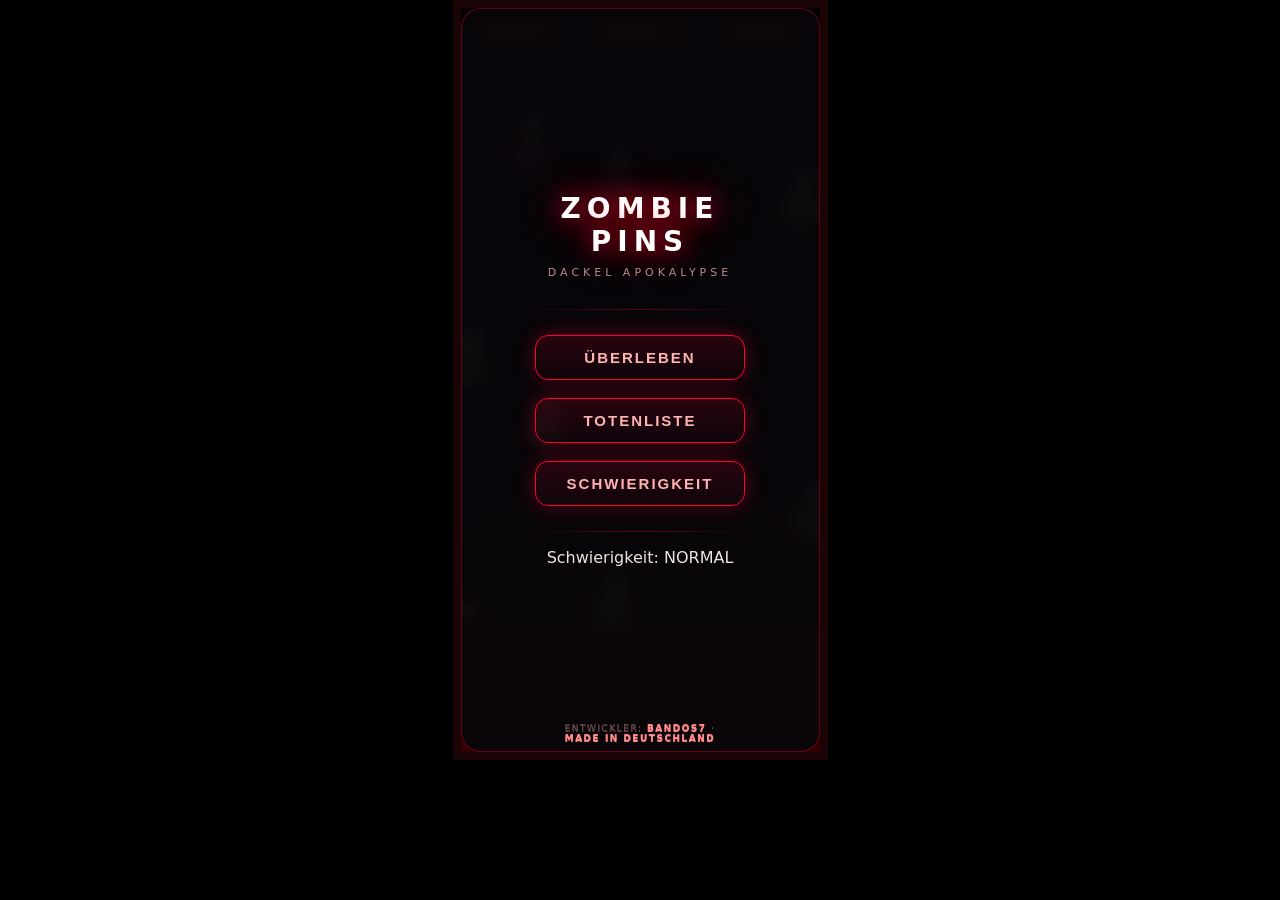
==== commit 1aa3db3c: "Publish static build for issue #9 Run: 42133780558 Attempt: 1 Generation: 3 Source: c8e4c2d956920af5" ====
--- a/index.html
+++ b/index.html
@@ -1,4051 +1,862 @@
-<!doctype html>
+<!DOCTYPE html>
 <html lang="de">
 <head>
-<meta charset="utf-8">
-<meta name="viewport" content="width=device-width, initial-scale=1, maximum-scale=1, user-scalable=no, viewport-fit=cover">
-<meta name="theme-color" content="#030607">
-<link rel="icon" href="data:image/svg+xml,%3Csvg xmlns='http://www.w3.org/2000/svg' viewBox='0 0 64 64'%3E%3Crect width='64' height='64' rx='12' fill='%23070d08'/%3E%3Cpath d='M12 16h8l5 22 5-14h4l5 14 5-22h8L43 50h-7l-4-11-4 11h-7z' fill='%23a6ff32'/%3E%3C/svg%3E">
-<meta name="apple-mobile-web-app-capable" content="yes">
-<meta name="apple-mobile-web-app-status-bar-style" content="black-translucent">
-<meta name="description" content="WUMMI – Zombie Pinball Protocol. Ein düsteres 3D-Flipperspiel mit dem taktischen Dackel K9-WUMMI. Entwickelt von BANDOS7. Made in Germany.">
-<title>WUMMI – Zombie Pinball Protocol</title>
-<style>:root {
-  --ink: #030607;
-  --panel: rgba(7, 12, 14, 0.92);
-  --panel2: rgba(10, 18, 18, 0.8);
-  --bone: #e8e4d6;
-  --muted: #7f9188;
-  --acid: #a6ff32;
-  --acid-dim: #5f9e1d;
-  --amber: #ffb32b;
-  --red: #ff364f;
-  --cyan: #58e2ff;
-  --violet: #ad7bff;
-  --line: rgba(166, 255, 50, 0.2);
-  --safe-top: env(safe-area-inset-top, 0px);
-  --safe-bottom: env(safe-area-inset-bottom, 0px);
+<meta charset="UTF-8">
+<meta name="viewport" content="width=device-width, initial-scale=1.0, maximum-scale=1.0, user-scalable=no, viewport-fit=cover">
+<title>ZOMBIE PINS — Dackel Apokalypse</title>
+<style>
+:root{
+  --bg:#040204;
+  --panel:rgba(8,6,10,0.93);
+  --blood:#8b0000;
+  --blood2:#b20000;
+  --neon:#00ff88;
+  --accent:#ff0033;
+  --text:#efe1e1;
 }
-
-* { box-sizing: border-box; -webkit-tap-highlight-color: transparent; }
-html, body {
-  margin: 0;
-  height: 100%;
-  overflow: hidden;
-  background: #020405;
-  overscroll-behavior: none;
-  touch-action: none;
+*{margin:0;padding:0;box-sizing:border-box;-webkit-tap-highlight-color:transparent;outline:none;}
+html,body{
+  width:100%;height:100%;overflow:hidden;background:#000;color:var(--text);
+  font-family:system-ui,-apple-system,BlinkMacSystemFont,"Segoe UI",Roboto,Helvetica,Arial,sans-serif;
+  touch-action:none;
 }
-body {
-  display: flex;
-  align-items: center;
-  justify-content: center;
-  font-family: "Trebuchet MS", "Arial Narrow", Arial, sans-serif;
-  color: var(--bone);
-  background:
-    radial-gradient(ellipse at 50% 20%, rgba(48, 79, 44, 0.18), transparent 42%),
-    radial-gradient(ellipse at 80% 85%, rgba(91, 19, 28, 0.2), transparent 38%),
-    #020405;
+#stage{
+  position:relative;width:100vw;height:100vh;max-width:375px;max-height:760px;margin:0 auto;
+  background:#0a0204;border:8px solid #1a0406;
+  box-shadow:0 0 70px rgba(0,0,0,1), inset 0 0 30px rgba(139,0,0,0.15);
+  display:flex;align-items:center;justify-content:center;overflow:hidden;
 }
-body::before {
-  content: "";
-  position: fixed;
-  inset: 0;
-  pointer-events: none;
-  opacity: 0.28;
-  background-image:
-    linear-gradient(rgba(110, 150, 105, 0.08) 1px, transparent 1px),
-    linear-gradient(90deg, rgba(110, 150, 105, 0.08) 1px, transparent 1px);
-  background-size: 72px 72px;
-  mask-image: radial-gradient(circle at 50% 45%, #000, transparent 72%);
+canvas{display:block;width:100%;height:100%;image-rendering:optimizecontrast;}
+#ui{
+  position:absolute;inset:0;display:flex;flex-direction:column;justify-content:space-between;
+  padding:10px;pointer-events:none;z-index:25;
 }
-button, input { font: inherit; }
-button { cursor: pointer; }
-button:focus-visible, input:focus-visible { outline: 2px solid var(--acid); outline-offset: 2px; }
-.hidden { display: none !important; }
-
-#app {
-  position: relative;
-  width: 100vw;
-  height: 100vh;
-  width: min(100vw, calc(100dvh * 0.5625));
-  height: min(100dvh, calc(100vw * 1.7777778));
-  max-width: calc(100dvh * 0.5625);
-  max-height: 100dvh;
-  aspect-ratio: 9 / 16;
-  overflow: hidden;
-  isolation: isolate;
-  container-type: inline-size;
-  font-size: 10px;
-  background: #030607;
-  box-shadow: 0 0 0 1px rgba(155, 255, 62, 0.08), 0 0 70px rgba(0, 0, 0, 0.95), 0 0 90px rgba(141, 255, 54, 0.045);
+.hud-row{display:flex;justify-content:space-between;align-items:center;pointer-events:auto;}
+.hud-pill{
+  background:linear-gradient(180deg,rgba(20,0,0,0.85),rgba(40,0,0,0.6));
+  border:1px solid rgba(255,0,50,0.45);border-radius:10px;
+  padding:6px 11px;font-size:12px;font-weight:900;letter-spacing:1.5px;text-transform:uppercase;
+  color:#ff8a8a;text-shadow:0 0 10px rgba(255,0,50,0.55);
 }
-@media (min-width: 760px) and (min-height: 700px) {
-  #app { border-left: 1px solid rgba(166,255,50,.12); border-right: 1px solid rgba(166,255,50,.12); }
+.panel{
+  position:absolute;inset:0;background:var(--panel);backdrop-filter:blur(8px);
+  border:1px solid rgba(255,0,50,0.35);border-radius:20px;display:flex;flex-direction:column;
+  align-items:center;justify-content:center;padding:24px 18px;z-index:45;pointer-events:auto;
+  text-align:center;
 }
-
-.screen {
-  position: absolute;
-  inset: 0;
-  display: none;
+.panel.hidden{display:none !important;}
+h1{font-size:28px;letter-spacing:6px;text-transform:uppercase;color:#fff;
+  text-shadow:0 0 25px var(--accent),0 0 50px rgba(255,0,50,0.45);margin-bottom:8px;line-height:1.15;}
+.sub{font-size:11px;color:#b88a8a;margin-bottom:14px;letter-spacing:4px;text-transform:uppercase;}
+.btn{
+  width:210px;padding:13px 6px;margin:9px 0;background:linear-gradient(180deg,rgba(255,0,50,0.14),rgba(255,0,50,0.03));
+  border:1px solid var(--accent);border-radius:13px;color:#ffb3b3;font-size:15px;font-weight:900;letter-spacing:2px;
+  text-transform:uppercase;cursor:pointer;box-shadow:0 0 20px rgba(255,0,50,0.3);position:relative;overflow:hidden;
 }
-.screen.active { display: block; }
-.stage-holder {
-  position: absolute;
-  inset: 0;
-  overflow: hidden;
-  background: #030607;
+.btn::after{content:"";position:absolute;inset:0;background:linear-gradient(90deg,transparent,rgba(255,255,255,0.25),transparent);
+  transform:translateX(-100%);animation:shine 3s infinite;}
+.btn:active{transform:scale(0.94);border-color:#fff;color:#fff;box-shadow:0 0 30px #fff;}
+.btn.danger{border-color:#660000;color:#ff9a9a;box-shadow:0 0 18px rgba(139,0,0,0.4);}
+.btn.danger:active{box-shadow:0 0 35px #8b0000;color:#fff;}
+.btn.ghost{background:transparent;border-color:#5a3a3a;color:#b88a8a;box-shadow:none;}
+.btn.ghost:active{border-color:#ffb3b3;color:#ffb3b3;box-shadow:0 0 22px rgba(255,179,179,0.4);}
+.cred{
+  position:absolute;bottom:8px;left:50%;transform:translateX(-50%);font-size:9px;color:#6a4a4a;
+  letter-spacing:1.5px;text-transform:uppercase;text-align:center;z-index:55;
 }
-#gl {
-  position: absolute;
-  inset: 0;
-  display: block;
-  width: 100%;
-  height: 100%;
-  outline: none;
-  touch-action: none;
-}
-
-/* ───────────────────────────── MENU ───────────────────────────── */
-.menu-screen { background: #030607; }
-.menu-screen::after,
-.game-stage::after {
-  content: "";
-  position: absolute;
-  inset: 0;
-  pointer-events: none;
-  background:
-    linear-gradient(180deg, rgba(0,0,0,.42) 0%, transparent 18%, transparent 72%, rgba(0,0,0,.66) 100%),
-    radial-gradient(ellipse at center, transparent 38%, rgba(0,0,0,.58) 100%);
-  mix-blend-mode: multiply;
-}
-.scanlines {
-  position: absolute;
-  inset: 0;
-  z-index: 2;
-  pointer-events: none;
-  opacity: 0.14;
-  background: repeating-linear-gradient(0deg, transparent 0 3px, rgba(0,0,0,.35) 3px 4px);
-  mix-blend-mode: multiply;
-}
-.menu-ui {
-  position: absolute;
-  inset: 0;
-  z-index: 5;
-  display: flex;
-  flex-direction: column;
-  padding: calc(var(--safe-top) + 1.4rem) 1.8rem calc(var(--safe-bottom) + 1.5rem);
-  pointer-events: none;
-}
-.menu-ui > * { pointer-events: auto; }
-.topbar {
-  display: flex;
-  align-items: center;
-  justify-content: space-between;
-  min-height: 3.6rem;
-}
-.brand {
-  display: flex;
-  align-items: center;
-  gap: 0.8rem;
-  font-size: 0.95rem;
-  font-weight: 800;
-  letter-spacing: 0.24em;
-  color: rgba(232, 228, 214, 0.72);
-  text-transform: uppercase;
-  text-shadow: 0 1px 0 #000;
-}
-.brand::before {
-  content: "";
-  width: 1.5rem;
-  height: 1.5rem;
-  border: 1px solid var(--acid);
-  box-shadow: inset 0 0 0.8rem rgba(166,255,50,.34), 0 0 1rem rgba(166,255,50,.2);
-  background:
-    linear-gradient(45deg, transparent 46%, var(--acid) 47% 52%, transparent 53%),
-    linear-gradient(-45deg, transparent 46%, var(--acid) 47% 52%, transparent 53%);
-  transform: rotate(45deg) scale(.7);
-}
-.brand small { color: var(--acid); font-size: .8rem; letter-spacing: .18em; }
-.topbar-actions { display: flex; gap: 0.8rem; }
-.icon-btn {
-  width: 3.4rem;
-  height: 3.4rem;
-  display: grid;
-  place-items: center;
-  color: var(--bone);
-  border: 1px solid rgba(200, 226, 205, 0.2);
-  background: rgba(3, 9, 10, 0.64);
-  border-radius: 0.5rem;
-  font-size: 1.5rem;
-  font-weight: 900;
-  box-shadow: inset 0 0 1.6rem rgba(166, 255, 50, 0.04);
-  backdrop-filter: blur(6px);
-}
-.icon-btn:active { transform: translateY(1px); border-color: var(--acid); color: var(--acid); }
-.icon-btn svg { width: 1.55rem; height: 1.55rem; }
-.icon-btn .muted-mark { display: none; }
-.icon-btn.is-muted .sound-wave { display: none; }
-.icon-btn.is-muted .muted-mark { display: block; }
-
-.hero {
-  position: relative;
-  margin-top: clamp(2rem, 7vh, 6rem);
-  text-align: left;
-  text-shadow: 0 0.3rem 1rem rgba(0,0,0,.9);
-}
-.eyebrow {
-  display: inline-flex;
-  align-items: center;
-  gap: .7rem;
-  padding: 0.48rem 0.8rem 0.44rem;
-  font-size: 0.82rem;
-  font-weight: 800;
-  letter-spacing: 0.2em;
-  color: var(--acid);
-  border: 1px solid rgba(166,255,50,.3);
-  background: rgba(6, 16, 9, 0.66);
-  clip-path: polygon(0 0, 100% 0, 100% 72%, 94% 100%, 0 100%);
-}
-.eyebrow::before { content:""; width:.5rem; height:.5rem; border-radius:50%; background:var(--red); box-shadow:0 0 1rem var(--red); animation:pulse 1.2s infinite; }
-.logo {
-  margin: 0.5rem 0 0;
-  font-family: Impact, "Arial Black", "Arial Narrow", sans-serif;
-  font-weight: 900;
-  line-height: .77;
-  letter-spacing: 0.01em;
-  transform: skewY(-2deg);
-}
-.logo .main {
-  display: block;
-  font-size: 8.4rem;
-  font-size: clamp(7.4rem, 22cqw, 12rem);
-  color: #e9e4d1;
-  background: linear-gradient(180deg, #fffbe8 0%, #d9d1b6 22%, #6f6c5c 48%, #f7efcc 50%, #8b8a75 69%, #dbd7c5 100%);
-  -webkit-background-clip: text;
-  background-clip: text;
-  -webkit-text-fill-color: transparent;
-  filter: drop-shadow(0 .5rem 0 rgba(0,0,0,.6)) drop-shadow(0 0 2.1rem rgba(166,255,50,.14));
-  -webkit-text-stroke: 1px rgba(255, 250, 219, .28);
-}
-.logo .sub {
-  display: block;
-  margin-top: .6rem;
-  padding-left: .2rem;
-  font-size: 2rem;
-  font-size: clamp(1.65rem, 5.2cqw, 3rem);
-  letter-spacing: .19em;
-  color: var(--acid);
-  -webkit-text-fill-color: var(--acid);
-  text-shadow: 0 0 .7rem rgba(166,255,50,.5), 0 .25rem 0 #000;
-  transform: skewY(2deg);
-  animation: sign-flicker 8.5s steps(1, end) infinite;
-}
-@keyframes sign-flicker {
-  0%, 91%, 96%, 100% { opacity: 1; }
-  92% { opacity: .58; }
-  93% { opacity: 1; }
-  94% { opacity: .7; }
-  95% { opacity: .95; }
-}
-.logo .sub em {
-  font-style: normal;
-  color: var(--red);
-  text-shadow: 0 0 .8rem rgba(255,54,79,.45), 0 .25rem 0 #000;
-}
-.tagline {
-  margin-top: 1.5rem;
-  max-width: 25rem;
-  font-size: 1.02rem;
-  font-weight: 700;
-  letter-spacing: .08em;
-  line-height: 1.45;
-  color: rgba(229, 233, 215, 0.72);
-  text-transform: uppercase;
-}
-.tagline strong { color: var(--amber); }
-
-.menu-panel {
-  margin-top: auto;
-  position: relative;
-  padding: 1.35rem 1.2rem 1.1rem;
-  background:
-    linear-gradient(180deg, rgba(15, 24, 22, 0.88), rgba(4, 8, 9, 0.94)),
-    repeating-linear-gradient(-45deg, rgba(255,255,255,.02) 0 2px, transparent 2px 8px);
-  border: 1px solid rgba(173, 221, 177, 0.16);
-  border-top-color: rgba(166,255,50,.38);
-  clip-path: polygon(0 0, calc(100% - 1.6rem) 0, 100% 1.6rem, 100% 100%, 0 100%);
-  box-shadow: 0 -1.6rem 4rem rgba(0,0,0,.4), inset 0 0 4rem rgba(166,255,50,.025);
-  backdrop-filter: blur(8px);
-}
-.menu-panel::before {
-  content: "";
-  position: absolute;
-  left: 0; top: 0;
-  width: 100%; height: .25rem;
-  background: repeating-linear-gradient(90deg, var(--acid) 0 1.2rem, #0a0f0b 1.2rem 2.4rem);
-  opacity: .55;
-}
-.panel-label {
-  display: flex;
-  justify-content: space-between;
-  align-items: center;
-  margin-bottom: .72rem;
-  font-size: .78rem;
-  font-weight: 800;
-  letter-spacing: .24em;
-  color: var(--muted);
-  text-transform: uppercase;
-}
-.panel-label b { color: var(--acid); font-weight: 800; letter-spacing: .1em; }
-.segmented {
-  display: grid;
-  grid-template-columns: repeat(3, 1fr);
-  gap: .5rem;
-  margin-bottom: .85rem;
-}
-.diff-btn {
-  position: relative;
-  min-height: 4.4rem;
-  padding: .55rem .3rem .45rem;
-  color: rgba(232, 228, 214, 0.64);
-  border: 1px solid rgba(181, 208, 185, 0.14);
-  background: rgba(0,2,3,.58);
-  font-size: .78rem;
-  font-weight: 800;
-  letter-spacing: .12em;
-  text-transform: uppercase;
-  transition: .16s ease;
-  clip-path: polygon(0 0, 100% 0, 100% calc(100% - .7rem), calc(100% - .7rem) 100%, 0 100%);
-}
-.diff-btn strong { display: block; font-size: 1.14rem; letter-spacing: .08em; color: rgba(232,228,214,.85); margin-bottom: .2rem; }
-.diff-btn span { display: block; font-size: .68rem; color: var(--muted); letter-spacing: .06em; }
-.diff-btn.selected {
-  color: var(--bone);
-  border-color: rgba(166,255,50,.72);
-  background: linear-gradient(180deg, rgba(70, 111, 34, .22), rgba(7,18,9,.7));
-  box-shadow: inset 0 0 1.5rem rgba(166,255,50,.11), 0 0 1.1rem rgba(166,255,50,.09);
-}
-.diff-btn.selected strong { color: var(--acid); }
-.diff-btn.selected::after {
-  content: "";
-  position: absolute;
-  right: .55rem; top: .5rem;
-  width: .42rem; height: .42rem;
-  border-radius: 50%;
-  background: var(--acid);
-  box-shadow: 0 0 1rem var(--acid);
-}
-.diff-btn[data-diff="nightmare"].selected { border-color: rgba(255,54,79,.72); background: linear-gradient(180deg, rgba(119, 20, 35, .24), rgba(22,5,8,.8)); box-shadow: inset 0 0 1.5rem rgba(255,54,79,.12), 0 0 1.1rem rgba(255,54,79,.1); }
-.diff-btn[data-diff="nightmare"].selected strong { color: #ff7788; }
-.diff-btn[data-diff="nightmare"].selected::after { background: var(--red); box-shadow: 0 0 1rem var(--red); }
-
-.cta {
-  position: relative;
-  width: 100%;
-  min-height: 6.2rem;
-  display: flex;
-  align-items: center;
-  justify-content: space-between;
-  gap: 1rem;
-  padding: 0 1.35rem;
-  border: 1px solid rgba(202,255,121,.58);
-  color: #0c1308;
-  background: linear-gradient(105deg, #d6ff78 0%, #9dff38 45%, #66b51f 100%);
-  box-shadow: 0 0 2.1rem rgba(166,255,50,.18), inset 0 1px 0 rgba(255,255,255,.5), inset 0 -.35rem 0 rgba(16,48,3,.38);
-  clip-path: polygon(0 0, calc(100% - 1.5rem) 0, 100% 1.5rem, 100% 100%, 1.5rem 100%, 0 calc(100% - 1.5rem));
-  font-size: 1.55rem;
-  font-weight: 900;
-  letter-spacing: .1em;
-  text-transform: uppercase;
-  transition: .12s ease;
-}
-.cta:hover { filter: brightness(1.08); }
-.cta:active { transform: translateY(2px); filter: brightness(.95); }
-.cta .arrow { font-size: 2.5rem; line-height: 1; opacity: .72; }
-.cta small { display: block; font-size: .67rem; letter-spacing: .16em; opacity: .65; margin-top: .15rem; }
-.menu-row { display: grid; grid-template-columns: 1fr 1fr; gap: .65rem; margin-top: .7rem; }
-.ghost {
-  min-height: 4.2rem;
-  padding: .5rem .8rem;
-  display: flex;
-  align-items: center;
-  justify-content: center;
-  gap: .6rem;
-  border: 1px solid rgba(180, 207, 184, 0.17);
-  color: rgba(232,228,214,.82);
-  background: rgba(3, 8, 9, 0.58);
-  font-size: .82rem;
-  font-weight: 800;
-  letter-spacing: .1em;
-  text-transform: uppercase;
-}
-.ghost:active { border-color: var(--acid); color: var(--acid); }
-.ghost .glyph { color: var(--amber); font-size: 1.15rem; }
-.best-line {
-  display: flex;
-  justify-content: space-between;
-  align-items: center;
-  margin-top: .8rem;
-  padding-top: .72rem;
-  border-top: 1px dashed rgba(178, 202, 181, 0.13);
-  font-size: .7rem;
-  letter-spacing: .12em;
-  color: var(--muted);
-}
-.best-line strong { color: var(--amber); font-size: .95rem; letter-spacing: .09em; text-shadow: 0 0 .8rem rgba(255,179,43,.25); }
-.credits {
-  margin-top: .36rem;
-  text-align: center;
-  font-size: .74rem;
-  letter-spacing: .07em;
-  color: rgba(158, 176, 162, .68);
-  line-height: 1.45;
-}
-.credits b { color: rgba(210, 228, 197, .8); }
-.menu-fade { animation: menu-in .9s cubic-bezier(.18,.8,.28,1) both; }
-.hero.menu-fade { animation-delay: .12s; }
-.menu-panel.menu-fade { animation-delay: .25s; }
-@keyframes menu-in { from { opacity: 0; transform: translateY(1.5rem); } to { opacity: 1; transform: translateY(0); } }
-@keyframes pulse { 0%,100% { opacity: 1; } 50% { opacity: .35; } }
-
-/* ───────────────────────────── GAME ───────────────────────────── */
-.game-screen {
-  display: none;
-  grid-template-rows: auto minmax(0, 1fr) auto;
-  background: #030607;
-}
-.game-screen.active { display: grid; }
-.game-hud {
-  position: relative;
-  z-index: 3;
-  padding: calc(var(--safe-top) + .55rem) 1.1rem .55rem;
-  background:
-    linear-gradient(180deg, rgba(4,8,9,.98) 0%, rgba(5,9,10,.96) 76%, rgba(5,9,10,.84) 100%),
-    repeating-linear-gradient(-45deg, rgba(255,255,255,.025) 0 1px, transparent 1px 8px);
-  border-bottom: 1px solid rgba(143, 222, 91, .24);
-  box-shadow: 0 1.2rem 2.4rem rgba(0,0,0,.38);
-}
-.game-hud::after {
-  content:"";
-  position:absolute; left:0; bottom:-1px; width:100%; height:2px;
-  background: linear-gradient(90deg, transparent, var(--acid), transparent);
-  opacity:.45;
-}
-.hud-top { display: grid; grid-template-columns: 1.1fr 1.2fr .95fr; gap: .7rem; align-items: center; }
-.hud-label { font-size: .7rem; letter-spacing: .18em; color: var(--muted); font-weight: 800; text-transform: uppercase; }
-.score-box .hud-label { color: rgba(166,255,50,.68); }
-.score-val {
-  margin-top: .08rem;
-  font-family: "Arial Narrow", "Trebuchet MS", sans-serif;
-  font-size: 3rem;
-  font-weight: 900;
-  line-height: 1;
-  letter-spacing: -.02em;
-  color: #f4f1e3;
-  text-shadow: 0 0 1.2rem rgba(166,255,50,.18), 0 .15rem 0 #000;
-  font-variant-numeric: tabular-nums;
-}
-.sector-box { text-align: center; min-width: 0; }
-.sector-num {
-  font-size: 1.35rem;
-  font-weight: 900;
-  letter-spacing: .12em;
-  color: var(--amber);
-  text-transform: uppercase;
-  line-height: 1.1;
-  text-shadow: 0 0 1rem rgba(255,179,43,.24);
-}
-.sector-name {
-  margin-top: .12rem;
-  font-size: .66rem;
-  letter-spacing: .14em;
-  color: rgba(232, 228, 214, .55);
-  text-transform: uppercase;
-  white-space: nowrap;
-  overflow: hidden;
-  text-overflow: ellipsis;
-}
-.status-box { display: flex; align-items: center; justify-content: flex-end; gap: .55rem; }
-.balls-box { display: flex; align-items: center; gap: .38rem; margin-right: .1rem; }
-.balls-box .hud-label { margin-right: .1rem; }
-.ball-pips { display: flex; gap: .25rem; }
-.ball-pip { width: .7rem; height: .7rem; border-radius: 50%; border: 1px solid rgba(255,255,255,.35); background: radial-gradient(circle at 35% 30%, #fff, #89988d 48%, #1c2420 75%); box-shadow: 0 0 .4rem rgba(210,255,190,.3); }
-.ball-pip.empty { background: transparent; border-color: rgba(255,255,255,.12); box-shadow: none; }
-.hud-icon {
-  width: 3rem; height: 3rem;
-  display: grid; place-items: center;
-  color: rgba(230,236,220,.8);
-  border: 1px solid rgba(190, 215, 195, .16);
-  background: rgba(0,0,0,.35);
-  border-radius: .35rem;
-  font-size: 1.3rem;
-  font-weight: 900;
-}
-.hud-icon svg { width: 1.3rem; height: 1.3rem; }
-.hud-icon:active { border-color: var(--acid); color: var(--acid); }
-.hud-bottom {
-  display: flex;
-  align-items: center;
-  gap: .55rem;
-  min-height: 2.65rem;
-  margin-top: .38rem;
-  overflow: hidden;
-}
-.combo-pill {
-  flex: 0 0 auto;
-  min-width: 4.6rem;
-  padding: .34rem .55rem .3rem;
-  border: 1px solid rgba(255,179,43,.24);
-  background: rgba(255,179,43,.055);
-  color: var(--amber);
-  font-size: .69rem;
-  font-weight: 900;
-  letter-spacing: .08em;
-  text-align: center;
-  text-transform: uppercase;
-  clip-path: polygon(0 0,100% 0,100% calc(100% - .4rem),calc(100% - .4rem) 100%,0 100%);
-}
-.combo-pill b { font-size: 1.1rem; letter-spacing: -.02em; }
-.combo-pill.hot { border-color: rgba(255,54,79,.45); color: #ff7587; background: rgba(255,54,79,.08); }
-.objective {
-  flex: 1 1 auto;
-  min-width: 0;
-  font-size: .71rem;
-  line-height: 1.22;
-  letter-spacing: .07em;
-  color: rgba(220, 231, 212, .72);
-  text-transform: uppercase;
-  white-space: nowrap;
-  overflow: hidden;
-  text-overflow: ellipsis;
-}
-.objective b { color: var(--acid); font-weight: 800; }
-.objective.flash { animation: objective-flash .38s ease; }
-@keyframes objective-flash { 0% { color: #fff; transform: translateX(-.15rem); } 100% { transform: none; } }
-.power-chips { flex: 0 0 auto; display: flex; gap: .28rem; max-width: 42%; overflow: hidden; }
-.power-chip {
-  position: relative;
-  min-width: 3.4rem;
-  height: 2.25rem;
-  padding: .24rem .4rem .3rem;
-  overflow: hidden;
-  border: 1px solid rgba(180,210,185,.18);
-  background: rgba(0,0,0,.5);
-  font-size: .56rem;
-  font-weight: 900;
-  letter-spacing: .06em;
-  color: var(--bone);
-  text-align: center;
-  line-height: 1.35;
-}
-.power-chip i { display:block; font-style:normal; font-size:.78rem; color:var(--chip); }
-.power-chip::after {
-  content:""; position:absolute; left:0; bottom:0; height:2px; width:100%;
-  background: var(--chip); box-shadow: 0 0 .5rem var(--chip);
-  transform-origin:left; transform:scaleX(var(--p,1));
-}
-.event-line {
-  position: absolute;
-  left: 50%;
-  bottom: .18rem;
-  transform: translate(-50%, 0);
-  z-index: 4;
-  padding: .18rem .7rem .16rem;
-  font-size: .6rem;
-  font-weight: 900;
-  letter-spacing: .12em;
-  color: var(--acid);
-  background: rgba(2,7,4,.94);
-  border: 1px solid rgba(166,255,50,.22);
-  white-space: nowrap;
-  opacity: 0;
-  pointer-events: none;
-}
-.event-line.show { animation: event-pop 2.2s ease both; }
-@keyframes event-pop {
-  0% { opacity:0; transform: translate(-50%, 0) scale(.88); }
-  12%,72% { opacity:1; transform: translate(-50%, 0) scale(1); }
-  100% { opacity:0; transform: translate(-50%, 0) scale(.96); }
-}
-
-.game-stage { position: relative; min-height: 0; background: #030607; }
-.game-stage::before {
-  content:"";
-  position:absolute; inset:0; z-index:2; pointer-events:none;
-  box-shadow: inset 0 0 4rem rgba(0,0,0,.55);
-}
-/* Invisible one-finger tap zones: the whole playfield doubles as a flipper control. */
-.field-controls {
-  position: absolute;
-  inset: 0;
-  z-index: 3;
-  display: grid;
-  grid-template-columns: 1fr 1fr;
-  pointer-events: none;
-}
-.field-zone {
-  position: relative;
-  pointer-events: auto;
-  touch-action: none;
-  -webkit-user-select: none;
-  user-select: none;
-  background: transparent;
-}
-.field-zone::after {
-  content: "";
-  position: absolute;
-  left: 0;
-  right: 0;
-  bottom: 0;
-  height: 24%;
-  opacity: 0;
-  transition: opacity .12s;
-  background: radial-gradient(ellipse at 50% 120%, rgba(166,255,50,.18), transparent 68%);
-}
-.field-zone.active::after { opacity: 1; }
-.field-zone[data-side="-1"]::after { background: radial-gradient(ellipse at 38% 120%, rgba(166,255,50,.19), transparent 66%); }
-.field-zone[data-side="1"]::after { background: radial-gradient(ellipse at 62% 120%, rgba(255,179,43,.17), transparent 66%); }
-@media (prefers-reduced-motion: reduce) {
-  .field-zone::after { transition: none; }
-}
-.controls {
-  position: relative;
-  z-index: 3;
-  display: grid;
-  grid-template-columns: 1fr 1.25fr 1fr;
-  align-items: stretch;
-  gap: .8rem;
-  min-height: 13.2rem;
-  padding: .75rem 1.1rem calc(var(--safe-bottom) + .65rem);
-  background:
-    linear-gradient(180deg, #060a0b, #020405 72%),
-    repeating-linear-gradient(90deg, rgba(166,255,50,.02) 0 1px, transparent 1px 9px);
-  border-top: 1px solid rgba(149, 222, 102, .18);
-  box-shadow: 0 -1rem 2rem rgba(0,0,0,.3);
-}
-.controls::before {
-  content:""; position:absolute; left:0; top:-1px; width:100%; height:3px;
-  background: repeating-linear-gradient(90deg, rgba(255,179,43,.55) 0 1.1rem, rgba(4,7,8,.8) 1.1rem 2.2rem);
-  opacity:.4;
-}
-.flip-btn {
-  position: relative;
-  display: flex;
-  flex-direction: column;
-  align-items: center;
-  justify-content: center;
-  gap: .25rem;
-  min-width: 0;
-  min-height: 7.7rem;
-  padding: .4rem;
-  color: rgba(231, 238, 218, .88);
-  border: 1px solid rgba(154, 231, 106, .28);
-  background:
-    radial-gradient(ellipse at 50% 10%, rgba(166,255,50,.1), transparent 58%),
-    linear-gradient(180deg, rgba(15,24,18,.75), rgba(2,5,6,.9));
-  clip-path: polygon(.9rem 0, 100% 0, 100% calc(100% - .9rem), calc(100% - .9rem) 100%, 0 100%, 0 .9rem);
-  touch-action: none;
-  user-select: none;
-  transition: transform .06s, background .06s, box-shadow .06s;
-}
-.flip-btn .key {
-  font-size: 2.55rem;
-  line-height: .9;
-  color: var(--acid);
-  text-shadow: 0 0 .9rem rgba(166,255,50,.5), 0 .15rem 0 #000;
-  transition: .06s;
-}
-.flip-btn .lbl { font-size: .66rem; font-weight: 900; letter-spacing: .16em; color: rgba(228,236,216,.62); }
-.flip-btn .hint { font-size: .5rem; letter-spacing: .07em; color: rgba(145,164,148,.5); }
-.flip-btn.pressed {
-  transform: translateY(2px) scale(.982);
-  border-color: var(--acid);
-  background:
-    radial-gradient(ellipse at 50% 10%, rgba(166,255,50,.22), transparent 62%),
-    linear-gradient(180deg, rgba(36,63,22,.84), rgba(3,8,4,.92));
-  box-shadow: inset 0 0 1.7rem rgba(166,255,50,.18), 0 0 1.3rem rgba(166,255,50,.12);
-}
-.flip-btn.pressed .key { transform: scale(1.08); color: #e5ffbd; }
-.flip-btn[disabled] { opacity:.4; }
-.center-control { display: flex; flex-direction: column; justify-content: center; gap: .55rem; min-width: 0; }
-.k9-head { display: flex; align-items: center; justify-content: space-between; gap: .4rem; font-size: .55rem; letter-spacing: .1em; color: rgba(170,188,169,.65); text-transform: uppercase; }
-.k9-head b { color: var(--acid); font-size: .64rem; }
-.k9-meter { position: relative; height: .55rem; border: 1px solid rgba(165,219,119,.18); background: rgba(0,0,0,.6); overflow: hidden; }
-.k9-meter i { display:block; height:100%; width:0%; background: linear-gradient(90deg, #566b24, var(--acid)); box-shadow: 0 0 .8rem rgba(166,255,50,.55); transition: width .12s; }
-.k9-meter.full { border-color: var(--amber); box-shadow: 0 0 .8rem rgba(255,179,43,.3); }
-.k9-meter.full i { background: linear-gradient(90deg, #8a5b16, var(--amber)); }
-.launch-wrap { display:flex; flex-direction:column; align-items:stretch; gap:.3rem; }
-.launch-btn {
-  min-height: 5.2rem;
-  padding: .4rem .35rem;
-  border: 1px solid rgba(255,179,43,.48);
-  color: #ffe8b4;
-  background:
-    linear-gradient(180deg, rgba(84,50,8,.55), rgba(15,10,2,.9)),
-    repeating-linear-gradient(-45deg, rgba(255,179,43,.06) 0 3px, transparent 3px 8px);
-  font-size: .9rem;
-  font-weight: 900;
-  letter-spacing: .12em;
-  line-height: 1.15;
-  text-transform: uppercase;
-  clip-path: polygon(.7rem 0, 100% 0, 100% calc(100% - .7rem), calc(100% - .7rem) 100%, 0 100%, 0 .7rem);
-  touch-action:none;
-  user-select:none;
-}
-.launch-btn small { display:block; margin-top:.2rem; font-size:.6rem; font-weight:700; letter-spacing:.10em; color:rgba(255,224,165,.5); }
-.launch-btn:not([disabled]):active { transform: translateY(2px); background: linear-gradient(180deg, rgba(173,106,16,.6), rgba(31,19,3,.95)); }
-.launch-btn[disabled] { opacity: .45; border-color: rgba(176,198,171,.15); color: rgba(219,226,205,.45); background: rgba(0,0,0,.38); }
-.launch-btn.ready { animation: launch-pulse 1.4s ease-in-out infinite; }
-@keyframes launch-pulse { 0%,100% { box-shadow: inset 0 0 0 rgba(255,179,43,0); border-color: rgba(255,179,43,.38); } 50% { box-shadow: inset 0 0 1.8rem rgba(255,179,43,.12), 0 0 .8rem rgba(255,179,43,.1); border-color: rgba(255,196,91,.8); } }
-.control-hint { text-align:center; font-size:.72rem; letter-spacing:.1em; color:rgba(152,172,155,.62); text-transform:uppercase; }
-
-/* ───────────────────────────── MODALS ───────────────────────────── */
-.modal-layer {
-  position: absolute;
-  inset: 0;
-  z-index: 40;
-  display: flex;
-  align-items: center;
-  justify-content: center;
-  padding: calc(var(--safe-top) + 1.4rem) 1.4rem calc(var(--safe-bottom) + 1.4rem);
-  background:
-    radial-gradient(ellipse at 50% 34%, rgba(24, 48, 29, .3), transparent 46%),
-    rgba(2, 5, 6, .87);
-  backdrop-filter: blur(9px);
-  animation: modal-in .22s ease both;
-}
-@keyframes modal-in { from { opacity:0; } to { opacity:1; } }
-.modal-card {
-  position: relative;
-  width: 100%;
-  max-height: 100%;
-  overflow: auto;
-  padding: 1.5rem 1.25rem 1.2rem;
-  border: 1px solid rgba(166,255,50,.3);
-  border-top: 3px solid var(--acid);
-  background:
-    linear-gradient(180deg, rgba(12,20,17,.98), rgba(3,7,8,.99)),
-    repeating-linear-gradient(-45deg, rgba(255,255,255,.02) 0 2px, transparent 2px 9px);
-  clip-path: polygon(0 0, calc(100% - 1.3rem) 0, 100% 1.3rem, 100% 100%, 1.3rem 100%, 0 calc(100% - 1.3rem));
-  box-shadow: 0 1.5rem 5rem rgba(0,0,0,.8), inset 0 0 4rem rgba(166,255,50,.025);
-  scrollbar-width: thin;
-}
-.modal-card.danger { border-color: rgba(255,54,79,.36); border-top-color: var(--red); }
-.modal-kicker { font-size: .66rem; letter-spacing: .2em; color: var(--acid); font-weight: 900; text-transform: uppercase; }
-.modal-card.danger .modal-kicker { color: #ff7a89; }
-.modal-title { margin: .3rem 0 .1rem; font-family: Impact, "Arial Black", sans-serif; font-size: 3rem; line-height: .95; letter-spacing: .05em; color: #f1eee0; text-transform: uppercase; }
-.modal-sub { margin: .4rem 0 1rem; font-size: .74rem; line-height: 1.5; letter-spacing: .05em; color: rgba(197,211,194,.62); }
-.modal-close { position: absolute; right: .8rem; top: .8rem; width: 2.8rem; height: 2.8rem; border:1px solid rgba(200,220,200,.18); background:rgba(0,0,0,.45); color:rgba(230,238,222,.8); font-size:1.2rem; }
-.modal-actions { display: grid; gap: .65rem; margin-top: 1rem; }
-.btn-primary {
-  min-height: 4.8rem;
-  border: 1px solid rgba(166,255,50,.55);
-  background: linear-gradient(180deg, #aaff3f, #5d9f1d);
-  color: #081003;
-  font-size: 1.1rem;
-  font-weight: 900;
-  letter-spacing: .12em;
-  text-transform: uppercase;
-  clip-path: polygon(0 0, 100% 0, 100% calc(100% - .8rem), calc(100% - .8rem) 100%, 0 100%);
-}
-.btn-primary:active { filter: brightness(.94); transform: translateY(1px); }
-.btn-ghost {
-  min-height: 4.2rem;
-  border: 1px solid rgba(190,215,192,.2);
-  background: rgba(0,0,0,.34);
-  color: rgba(232,238,222,.82);
-  font-size: .9rem;
-  font-weight: 900;
-  letter-spacing: .1em;
-  text-transform: uppercase;
-}
-.btn-ghost:active { border-color: var(--acid); color: var(--acid); }
-.two-actions { display:grid; grid-template-columns:1fr 1fr; gap:.65rem; }
-
-.rank-table { width: 100%; border-collapse: collapse; margin-top: .5rem; font-variant-numeric: tabular-nums; }
-.rank-table th { padding: .42rem .45rem; font-size: .58rem; letter-spacing: .12em; text-align: left; color: var(--muted); border-bottom: 1px solid rgba(184,210,186,.16); text-transform: uppercase; }
-.rank-table td { padding: .38rem .45rem; font-size: .68rem; color: rgba(226,232,216,.82); border-bottom: 1px solid rgba(184,210,186,.055); }
-.rank-table tr:nth-child(1) td { color: #ffe3a1; background: rgba(255,179,43,.055); }
-.rank-table tr:nth-child(2) td { color: #d6e7c5; }
-.rank-table tr:nth-child(3) td { color: #d3c0a2; }
-.rank-table .rank { width: 2.5rem; color: var(--acid); font-weight: 900; }
-.rank-table .name { font-weight: 800; letter-spacing: .05em; }
-.rank-table .score { text-align: right; font-weight: 900; color: #f0eddf; }
-.rank-table .badge { display:inline-block; padding:.18rem .38rem; font-size:.48rem; font-weight:900; letter-spacing:.08em; border:1px solid rgba(255,255,255,.12); color:var(--muted); }
-.rank-table .badge[data-d="nightmare"] { color:#ff7889; border-color:rgba(255,54,79,.28); }
-.rank-table .badge[data-d="veteran"] { color:var(--amber); border-color:rgba(255,179,43,.25); }
-.rank-table .badge[data-d="recruit"] { color:#a5d88b; border-color:rgba(166,255,50,.2); }
-.rank-empty { padding: 2rem .4rem; text-align:center; color:var(--muted); font-size:.78rem; letter-spacing:.1em; }
-.ranking-foot { margin-top:.9rem; padding-top:.8rem; border-top:1px dashed rgba(180,205,182,.16); font-size:.62rem; line-height:1.5; letter-spacing:.08em; color:rgba(151,168,153,.6); }
-
-.name-row { display:grid; grid-template-columns:1fr auto; gap:.55rem; margin-top:.8rem; }
-.name-input {
-  min-width:0;
-  height:4.4rem;
-  padding:0 .9rem;
-  border:1px solid rgba(166,255,50,.28);
-  background:rgba(0,0,0,.5);
-  color:var(--bone);
-  font-size:1.1rem;
-  font-weight:800;
-  letter-spacing:.1em;
-  text-transform:uppercase;
-}
-.name-input::placeholder { color:rgba(155,172,158,.38); }
-.name-row .btn-primary { min-width:8.2rem; min-height:4.4rem; font-size:.8rem; }
-.stat-grid { display:grid; grid-template-columns:1fr 1fr; gap:.55rem; margin:.9rem 0; }
-.stat {
-  padding:.65rem .7rem .55rem;
-  border:1px solid rgba(183,208,185,.12);
-  background:rgba(0,0,0,.23);
-}
-.stat span { display:block; font-size:.56rem; letter-spacing:.12em; color:var(--muted); text-transform:uppercase; }
-.stat b { display:block; margin-top:.18rem; font-size:1.3rem; letter-spacing:.02em; color:#f1eee0; }
-.stat b.acid { color:var(--acid); }
-.gameover-score { font-size:4rem; font-weight:900; line-height:1; letter-spacing:-.02em; color:#ffdd93; text-shadow:0 0 1.7rem rgba(255,179,43,.2); margin:.5rem 0 .2rem; }
-.new-record { display:inline-block; margin-bottom:.6rem; padding:.25rem .55rem; border:1px solid rgba(255,54,79,.35); background:rgba(255,54,79,.1); color:#ff9aa6; font-size:.62rem; font-weight:900; letter-spacing:.14em; text-transform:uppercase; }
-.brief-list { display:grid; gap:.7rem; margin-top:.9rem; }
-.brief-item { display:grid; grid-template-columns:2.5rem 1fr; gap:.7rem; align-items:start; padding:.65rem .7rem; border:1px solid rgba(178,204,180,.1); background:rgba(0,0,0,.2); }
-.brief-item .bi-icon { width:2.5rem; height:2.5rem; display:grid; place-items:center; border:1px solid rgba(166,255,50,.2); color:var(--acid); font-size:1.1rem; font-weight:900; background:rgba(166,255,50,.035); }
-.brief-item b { display:block; font-size:.72rem; letter-spacing:.08em; text-transform:uppercase; color:rgba(235,239,224,.9); }
-.brief-item p { margin:.2rem 0 0; font-size:.65rem; line-height:1.45; letter-spacing:.03em; color:rgba(175,192,174,.65); }
-
-.toast-layer { position:absolute; left:0; right:0; bottom:0; z-index:6; pointer-events:none; }
-.rotate-hint { display:none; }
-@media (orientation: landscape) and (max-height: 620px) {
-  .rotate-hint { position:fixed; inset:0; z-index:80; display:flex; align-items:center; justify-content:center; text-align:center; padding:2rem; background:rgba(2,5,6,.94); color:var(--bone); font-size:1rem; letter-spacing:.12em; text-transform:uppercase; }
-  .rotate-hint b { color:var(--acid); display:block; margin-bottom:.6rem; font-size:1.4rem; }
-}
-@media (max-width: 360px) {
-  .menu-ui { padding-left: 1.2rem; padding-right: 1.2rem; }
-  .hero { margin-top: 3rem; }
-  .logo .main { font-size: 6.7rem; }
-  .logo .sub { font-size: 1.45rem; letter-spacing: .14em; }
-  .tagline { font-size: .86rem; }
-  .menu-panel { padding-left: .9rem; padding-right: .9rem; }
-  .game-hud { padding-left: .7rem; padding-right: .7rem; }
-  .controls { gap: .55rem; padding-left: .7rem; padding-right: .7rem; }
-  .score-val { font-size: 2.55rem; }
-  .flip-btn .key { font-size: 2.1rem; }
-}
-@media (prefers-reduced-motion: reduce) {
-  .menu-fade, .launch-btn.ready, .eyebrow::before, .logo .sub { animation: none !important; }
-}
+.cred b{color:#ff8a8a;}
+.sep{width:75%;height:1px;background:linear-gradient(90deg,transparent,rgba(255,0,50,0.35),transparent);margin:16px 0;}
+.rank-list{width:100%;max-width:240px;}
+.rank-item{display:flex;justify-content:space-between;padding:7px 4px;border-bottom:1px solid rgba(255,0,50,0.18);font-size:12px;color:#d9a9a9;}
+.rank-item:last-child{border-bottom:none;}
+.rank-item .pos{color:#ff8a8a;font-weight:900;}
+.rank-item .val{font-variant-numeric:tabular-nums;color:#efe1e1;}
+h2{font-size:18px;text-transform:uppercase;letter-spacing:4px;margin-bottom:12px;color:#ff8a8a;text-shadow:0 0 14px rgba(255,0,50,0.5);}
+.diff-grid{display:grid;grid-template-columns:1fr 1fr 1fr;gap:8px;width:100%;}
+.diff-btn{padding:12px 4px;border:1px solid rgba(255,0,50,0.35);border-radius:11px;background:rgba(255,0,50,0.08);color:#d9a9a9;
+  font-size:11px;font-weight:800;cursor:pointer;text-transform:uppercase;letter-spacing:1px;}
+.diff-btn.active{background:rgba(255,0,50,0.25);border-color:#ff8a8a;color:#fff;box-shadow:0 0 16px rgba(255,0,50,0.5);}
+.small{font-size:9px;color:#8a5a5a;margin-top:8px;text-align:center;line-height:1.5;}
+@keyframes shine{0%{transform:translateX(-100%);}60%{transform:translateX(100%);}100%{transform:translateX(-100%);}}
 </style>
 </head>
 <body>
-<main id="app">
-  <canvas id="gl" aria-label="3D Spielansicht"></canvas>
-
-  <section id="menuScreen" class="screen menu-screen active" aria-label="Hauptmenü">
-    <div id="menuStage" class="stage-holder menu-stage"></div>
-    <div class="scanlines"></div>
-    <div class="menu-ui">
-      <header class="topbar menu-fade">
-        <div class="brand">BANDOS7 <small>// K9 DIVISION</small></div>
-        <div class="topbar-actions">
-          <button id="menuSoundBtn" class="icon-btn" aria-label="Sound an oder aus" title="Sound">
-            <svg viewBox="0 0 24 24" fill="none" stroke="currentColor" stroke-width="1.8" aria-hidden="true">
-              <path d="M4 9v6h4l5 4V5L8 9H4Z"/><path class="sound-wave" d="M16 8.2c1.2 1 1.9 2.2 1.9 3.8s-.7 2.8-1.9 3.8M18.7 5.4c2 1.8 3.2 4 3.2 6.6s-1.2 4.8-3.2 6.6"/>
-              <path class="muted-mark" d="M17 9l5 6M22 9l-5 6" stroke="#ff545f"/>
-            </svg>
-          </button>
-          <button id="menuBriefBtn" class="icon-btn" aria-label="Briefing öffnen" title="Briefing">?</button>
-        </div>
-      </header>
-
-      <div class="hero menu-fade">
-        <div class="eyebrow">PROTOKOLL 1.1.1 // DÜSTERMODUS</div>
-        <h1 class="logo" aria-label="Wummi Zombie Pinball Protocol">
-          <span class="main">WUMMI</span>
-          <span class="sub">ZOMBIE <em>PINBALL</em></span>
-        </h1>
-        <p class="tagline">Ein Dackel. Ein Flipper.<br><strong>Null Gnade.</strong></p>
-      </div>
-
-      <div class="menu-panel menu-fade">
-        <div class="panel-label"><span>Einsatzstufe</span><b id="difficultyReadout">VETERAN</b></div>
-        <div class="segmented" id="difficultySeg" role="group" aria-label="Schwierigkeitsgrad">
-          <button class="diff-btn" data-diff="recruit" type="button"><strong>REKRUT</strong><span>5 Bälle · ruhig</span></button>
-          <button class="diff-btn selected" data-diff="veteran" type="button"><strong>VETERAN</strong><span>3 Bälle · normal</span></button>
-          <button class="diff-btn" data-diff="nightmare" type="button"><strong>ALBTRAUM</strong><span>2 Bälle · brutal</span></button>
-        </div>
-        <button id="startBtn" class="cta" type="button">
-          <span>EINSATZ STARTEN<small>EIN FINGER GENÜGT</small></span>
-          <span class="arrow">›</span>
-        </button>
-        <div class="menu-row">
-          <button id="rankingBtn" class="ghost" type="button"><span class="glyph">▦</span> RANGLISTE</button>
-          <button id="briefingBtn" class="ghost" type="button"><span class="glyph">i</span> BRIEFING</button>
-        </div>
-        <div class="best-line"><span>LOKALER BESTWERT</span><strong id="bestScore">000.000</strong></div>
-        <div class="credits">ENTWICKELT VON <b>BANDOS7</b> · MADE IN GERMANY<br>VERSION 1.1.1 · K9-WUMMI IST BEREIT</div>
-      </div>
+<div id="stage">
+  <canvas id="c" width="375" height="667"></canvas>
+  <div id="ui">
+    <div class="hud-row">
+      <div class="hud-pill" id="hudScore">OPFER <span id="hudScoreN">0</span></div>
+      <div class="hud-pill" id="hudLevel">WELLE <span id="hudLevelN">1</span></div>
+      <div class="hud-pill" id="hudLives">LEBEN <span id="hudLivesN">3</span></div>
     </div>
-  </section>
-
-  <section id="gameScreen" class="screen game-screen" aria-label="Spiel">
-    <header class="game-hud">
-      <div class="hud-top">
-        <div class="score-box">
-          <div class="hud-label">Punkte</div>
-          <div class="score-val" id="scoreVal">0</div>
-        </div>
-        <div class="sector-box">
-          <div class="sector-num" id="sectorVal">SEKTOR 01</div>
-          <div class="sector-name" id="sectorName">BLUTWEG</div>
-        </div>
-        <div class="status-box">
-          <div class="balls-box">
-            <span class="hud-label">BÄLLE</span>
-            <div class="ball-pips" id="ballPips"></div>
-          </div>
-          <button id="pauseBtn" class="hud-icon" aria-label="Pause" title="Pause">Ⅱ</button>
-          <button id="gameSoundBtn" class="hud-icon" aria-label="Sound an oder aus" title="Sound">
-            <svg viewBox="0 0 24 24" fill="none" stroke="currentColor" stroke-width="1.8" aria-hidden="true">
-              <path d="M4 9v6h4l5 4V5L8 9H4Z"/><path class="sound-wave" d="M16 8.2c1.2 1 1.9 2.2 1.9 3.8s-.7 2.8-1.9 3.8M18.7 5.4c2 1.8 3.2 4 3.2 6.6s-1.2 4.8-3.2 6.6"/>
-              <path class="muted-mark" d="M17 9l5 6M22 9l-5 6" stroke="#ff545f"/>
-            </svg>
-          </button>
-        </div>
-      </div>
-      <div class="hud-bottom">
-        <div class="combo-pill" id="comboPill"><b>×1</b> KETTE</div>
-        <div class="objective" id="objective">ZERSTÖRE <b>3 BRUTKAPSELN</b></div>
-        <div class="power-chips" id="powerChips"></div>
-      </div>
-      <div class="event-line" id="eventLine"></div>
-    </header>
-
-    <div class="game-stage" id="gameStage">
-      <div class="scanlines"></div>
-      <div class="field-controls" id="fieldControls" aria-hidden="true">
-        <div class="field-zone" data-side="-1"></div>
-        <div class="field-zone" data-side="1"></div>
-      </div>
+    <div class="hud-row" style="justify-content:center;">
+      <div class="hud-pill" id="hudPower" style="display:none;">MUTATION: <span id="hudPowerName">-</span></div>
     </div>
-
-    <footer class="controls" aria-label="Flippersteuerung">
-      <button id="leftBtn" class="flip-btn" type="button" aria-label="Linker Flipper">
-        <span class="key">◀</span>
-        <span class="lbl">LINKS</span>
-        <span class="hint">FLÜGEL</span>
-      </button>
-      <div class="center-control">
-        <div class="k9-head"><span>K9-WUT</span><b id="k9Pct">0%</b></div>
-        <div class="k9-meter" id="k9Meter"><i id="k9Fill"></i></div>
-        <div class="launch-wrap">
-          <button id="launchBtn" class="launch-btn ready" type="button">ABSCHUSS<small>TIPPEN ZUM STARTEN</small></button>
-        </div>
-        <div class="control-hint" id="controlHint">1 FINGER · FELD LINKS / RECHTS</div>
-      </div>
-      <button id="rightBtn" class="flip-btn" type="button" aria-label="Rechter Flipper">
-        <span class="key">▶</span>
-        <span class="lbl">RECHTS</span>
-        <span class="hint">FLÜGEL</span>
-      </button>
-    </footer>
-  </section>
-
-  <div id="modalLayer" class="modal-layer hidden" role="dialog" aria-modal="true">
-    <div id="modalCard" class="modal-card"></div>
   </div>
 
-  <div class="rotate-hint" id="rotateHint"><div><b>BITTE HOCHKANT</b>WUMMI BRAUCHT 9:16.</div></div>
-</main>
-
-<script>console.warn('Scripts "build/three.js" and "build/three.min.js" are deprecated with r150+, and will be removed with r160. Please use ES Modules or alternatives: https://threejs.org/docs/index.html#manual/en/introduction/Installation'),
-/**
- * @license
- * Copyright 2010-2023 Three.js Authors
- * SPDX-License-Identifier: MIT
- */
-function(t,e){"object"==typeof exports&&"undefined"!=typeof module?e(exports):"function"==typeof define&&define.amd?define(["exports"],e):e((t="undefined"!=typeof globalThis?globalThis:t||self).THREE={})}(this,(function(t){"use strict";const e="160",n=1,i=2,r=3,s=0,a=1,o=100,l=204,c=205,h=0,u=1,d=2,p=0,m=1,f=2,g=3,_=4,v=5,x=6,y="attached",M="detached",S=300,b=301,T=302,E=303,w=304,A=306,R=1e3,C=1001,L=1002,P=1003,I=1004,U=1005,D=1006,N=1007,O=1008,F=1009,B=1012,z=1013,G=1014,H=1015,V=1016,k=1017,W=1018,X=1020,j=1023,q=1026,Y=1027,Z=1029,J=1031,K=1033,$=33776,Q=33777,tt=33778,et=33779,nt=35840,it=35841,rt=35842,st=35843,at=36196,ot=37492,lt=37496,ct=37808,ht=37809,ut=37810,dt=37811,pt=37812,mt=37813,ft=37814,gt=37815,_t=37816,vt=37817,xt=37818,yt=37819,Mt=37820,St=37821,bt=36492,Tt=36494,Et=36495,wt=36284,At=36285,Rt=36286,Ct=2300,Lt=2301,Pt=2302,It=2400,Ut=2401,Dt=2402,Nt=2500,Ot=2501,Ft=3e3,Bt=3001,zt="",Gt="srgb",Ht="srgb-linear",Vt="display-p3",kt="display-p3-linear",Wt="linear",Xt="srgb",jt="rec709",qt="p3",Yt=7680,Zt=35044,Jt="300 es",Kt=1035,$t=2e3,Qt=2001;class te{addEventListener(t,e){void 0===this._listeners&&(this._listeners={});const n=this._listeners;void 0===n[t]&&(n[t]=[]),-1===n[t].indexOf(e)&&n[t].push(e)}hasEventListener(t,e){if(void 0===this._listeners)return!1;const n=this._listeners;return void 0!==n[t]&&-1!==n[t].indexOf(e)}removeEventListener(t,e){if(void 0===this._listeners)return;const n=this._listeners[t];if(void 0!==n){const t=n.indexOf(e);-1!==t&&n.splice(t,1)}}dispatchEvent(t){if(void 0===this._listeners)return;const e=this._listeners[t.type];if(void 0!==e){t.target=this;const n=e.slice(0);for(let e=0,i=n.length;e<i;e++)n[e].call(this,t);t.target=null}}}const ee=["00","01","02","03","04","05","06","07","08","09","0a","0b","0c","0d","0e","0f","10","11","12","13","14","15","16","17","18","19","1a","1b","1c","1d","1e","1f","20","21","22","23","24","25","26","27","28","29","2a","2b","2c","2d","2e","2f","30","31","32","33","34","35","36","37","38","39","3a","3b","3c","3d","3e","3f","40","41","42","43","44","45","46","47","48","49","4a","4b","4c","4d","4e","4f","50","51","52","53","54","55","56","57","58","59","5a","5b","5c","5d","5e","5f","60","61","62","63","64","65","66","67","68","69","6a","6b","6c","6d","6e","6f","70","71","72","73","74","75","76","77","78","79","7a","7b","7c","7d","7e","7f","80","81","82","83","84","85","86","87","88","89","8a","8b","8c","8d","8e","8f","90","91","92","93","94","95","96","97","98","99","9a","9b","9c","9d","9e","9f","a0","a1","a2","a3","a4","a5","a6","a7","a8","a9","aa","ab","ac","ad","ae","af","b0","b1","b2","b3","b4","b5","b6","b7","b8","b9","ba","bb","bc","bd","be","bf","c0","c1","c2","c3","c4","c5","c6","c7","c8","c9","ca","cb","cc","cd","ce","cf","d0","d1","d2","d3","d4","d5","d6","d7","d8","d9","da","db","dc","dd","de","df","e0","e1","e2","e3","e4","e5","e6","e7","e8","e9","ea","eb","ec","ed","ee","ef","f0","f1","f2","f3","f4","f5","f6","f7","f8","f9","fa","fb","fc","fd","fe","ff"];let ne=1234567;const ie=Math.PI/180,re=180/Math.PI;function se(){const t=4294967295*Math.random()|0,e=4294967295*Math.random()|0,n=4294967295*Math.random()|0,i=4294967295*Math.random()|0;return(ee[255&t]+ee[t>>8&255]+ee[t>>16&255]+ee[t>>24&255]+"-"+ee[255&e]+ee[e>>8&255]+"-"+ee[e>>16&15|64]+ee[e>>24&255]+"-"+ee[63&n|128]+ee[n>>8&255]+"-"+ee[n>>16&255]+ee[n>>24&255]+ee[255&i]+ee[i>>8&255]+ee[i>>16&255]+ee[i>>24&255]).toLowerCase()}function ae(t,e,n){return Math.max(e,Math.min(n,t))}function oe(t,e){return(t%e+e)%e}function le(t,e,n){return(1-n)*t+n*e}function ce(t){return 0==(t&t-1)&&0!==t}function he(t){return Math.pow(2,Math.floor(Math.log(t)/Math.LN2))}function ue(t,e){switch(e.constructor){case Float32Array:return t;case Uint32Array:return t/4294967295;case Uint16Array:return t/65535;case Uint8Array:return t/255;case Int32Array:return Math.max(t/2147483647,-1);case Int16Array:return Math.max(t/32767,-1);case Int8Array:return Math.max(t/127,-1);default:throw new Error("Invalid component type.")}}function de(t,e){switch(e.constructor){case Float32Array:return t;case Uint32Array:return Math.round(4294967295*t);case Uint16Array:return Math.round(65535*t);case Uint8Array:return Math.round(255*t);case Int32Array:return Math.round(2147483647*t);case Int16Array:return Math.round(32767*t);case Int8Array:return Math.round(127*t);default:throw new Error("Invalid component type.")}}const pe={DEG2RAD:ie,RAD2DEG:re,generateUUID:se,clamp:ae,euclideanModulo:oe,mapLinear:function(t,e,n,i,r){return i+(t-e)*(r-i)/(n-e)},inverseLerp:function(t,e,n){return t!==e?(n-t)/(e-t):0},lerp:le,damp:function(t,e,n,i){return le(t,e,1-Math.exp(-n*i))},pingpong:function(t,e=1){return e-Math.abs(oe(t,2*e)-e)},smoothstep:function(t,e,n){return t<=e?0:t>=n?1:(t=(t-e)/(n-e))*t*(3-2*t)},smootherstep:function(t,e,n){return t<=e?0:t>=n?1:(t=(t-e)/(n-e))*t*t*(t*(6*t-15)+10)},randInt:function(t,e){return t+Math.floor(Math.random()*(e-t+1))},randFloat:function(t,e){return t+Math.random()*(e-t)},randFloatSpread:function(t){return t*(.5-Math.random())},seededRandom:function(t){void 0!==t&&(ne=t);let e=ne+=1831565813;return e=Math.imul(e^e>>>15,1|e),e^=e+Math.imul(e^e>>>7,61|e),((e^e>>>14)>>>0)/4294967296},degToRad:function(t){return t*ie},radToDeg:function(t){return t*re},isPowerOfTwo:ce,ceilPowerOfTwo:function(t){return Math.pow(2,Math.ceil(Math.log(t)/Math.LN2))},floorPowerOfTwo:he,setQuaternionFromProperEuler:function(t,e,n,i,r){const s=Math.cos,a=Math.sin,o=s(n/2),l=a(n/2),c=s((e+i)/2),h=a((e+i)/2),u=s((e-i)/2),d=a((e-i)/2),p=s((i-e)/2),m=a((i-e)/2);switch(r){case"XYX":t.set(o*h,l*u,l*d,o*c);break;case"YZY":t.set(l*d,o*h,l*u,o*c);break;case"ZXZ":t.set(l*u,l*d,o*h,o*c);break;case"XZX":t.set(o*h,l*m,l*p,o*c);break;case"YXY":t.set(l*p,o*h,l*m,o*c);break;case"ZYZ":t.set(l*m,l*p,o*h,o*c);break;default:console.warn("THREE.MathUtils: .setQuaternionFromProperEuler() encountered an unknown order: "+r)}},normalize:de,denormalize:ue};class me{constructor(t=0,e=0){me.prototype.isVector2=!0,this.x=t,this.y=e}get width(){return this.x}set width(t){this.x=t}get height(){return this.y}set height(t){this.y=t}set(t,e){return this.x=t,this.y=e,this}setScalar(t){return this.x=t,this.y=t,this}setX(t){return this.x=t,this}setY(t){return this.y=t,this}setComponent(t,e){switch(t){case 0:this.x=e;break;case 1:this.y=e;break;default:throw new Error("index is out of range: "+t)}return this}getComponent(t){switch(t){case 0:return this.x;case 1:return this.y;default:throw new Error("index is out of range: "+t)}}clone(){return new this.constructor(this.x,this.y)}copy(t){return this.x=t.x,this.y=t.y,this}add(t){return this.x+=t.x,this.y+=t.y,this}addScalar(t){return this.x+=t,this.y+=t,this}addVectors(t,e){return this.x=t.x+e.x,this.y=t.y+e.y,this}addScaledVector(t,e){return this.x+=t.x*e,this.y+=t.y*e,this}sub(t){return this.x-=t.x,this.y-=t.y,this}subScalar(t){return this.x-=t,this.y-=t,this}subVectors(t,e){return this.x=t.x-e.x,this.y=t.y-e.y,this}multiply(t){return this.x*=t.x,this.y*=t.y,this}multiplyScalar(t){return this.x*=t,this.y*=t,this}divide(t){return this.x/=t.x,this.y/=t.y,this}divideScalar(t){return this.multiplyScalar(1/t)}applyMatrix3(t){const e=this.x,n=this.y,i=t.elements;return this.x=i[0]*e+i[3]*n+i[6],this.y=i[1]*e+i[4]*n+i[7],this}min(t){return this.x=Math.min(this.x,t.x),this.y=Math.min(this.y,t.y),this}max(t){return this.x=Math.max(this.x,t.x),this.y=Math.max(this.y,t.y),this}clamp(t,e){return this.x=Math.max(t.x,Math.min(e.x,this.x)),this.y=Math.max(t.y,Math.min(e.y,this.y)),this}clampScalar(t,e){return this.x=Math.max(t,Math.min(e,this.x)),this.y=Math.max(t,Math.min(e,this.y)),this}clampLength(t,e){const n=this.length();return this.divideScalar(n||1).multiplyScalar(Math.max(t,Math.min(e,n)))}floor(){return this.x=Math.floor(this.x),this.y=Math.floor(this.y),this}ceil(){return this.x=Math.ceil(this.x),this.y=Math.ceil(this.y),this}round(){return this.x=Math.round(this.x),this.y=Math.round(this.y),this}roundToZero(){return this.x=Math.trunc(this.x),this.y=Math.trunc(this.y),this}negate(){return this.x=-this.x,this.y=-this.y,this}dot(t){return this.x*t.x+this.y*t.y}cross(t){return this.x*t.y-this.y*t.x}lengthSq(){return this.x*this.x+this.y*this.y}length(){return Math.sqrt(this.x*this.x+this.y*this.y)}manhattanLength(){return Math.abs(this.x)+Math.abs(this.y)}normalize(){return this.divideScalar(this.length()||1)}angle(){return Math.atan2(-this.y,-this.x)+Math.PI}angleTo(t){const e=Math.sqrt(this.lengthSq()*t.lengthSq());if(0===e)return Math.PI/2;const n=this.dot(t)/e;return Math.acos(ae(n,-1,1))}distanceTo(t){return Math.sqrt(this.distanceToSquared(t))}distanceToSquared(t){const e=this.x-t.x,n=this.y-t.y;return e*e+n*n}manhattanDistanceTo(t){return Math.abs(this.x-t.x)+Math.abs(this.y-t.y)}setLength(t){return this.normalize().multiplyScalar(t)}lerp(t,e){return this.x+=(t.x-this.x)*e,this.y+=(t.y-this.y)*e,this}lerpVectors(t,e,n){return this.x=t.x+(e.x-t.x)*n,this.y=t.y+(e.y-t.y)*n,this}equals(t){return t.x===this.x&&t.y===this.y}fromArray(t,e=0){return this.x=t[e],this.y=t[e+1],this}toArray(t=[],e=0){return t[e]=this.x,t[e+1]=this.y,t}fromBufferAttribute(t,e){return this.x=t.getX(e),this.y=t.getY(e),this}rotateAround(t,e){const n=Math.cos(e),i=Math.sin(e),r=this.x-t.x,s=this.y-t.y;return this.x=r*n-s*i+t.x,this.y=r*i+s*n+t.y,this}random(){return this.x=Math.random(),this.y=Math.random(),this}*[Symbol.iterator](){yield this.x,yield this.y}}class fe{constructor(t,e,n,i,r,s,a,o,l){fe.prototype.isMatrix3=!0,this.elements=[1,0,0,0,1,0,0,0,1],void 0!==t&&this.set(t,e,n,i,r,s,a,o,l)}set(t,e,n,i,r,s,a,o,l){const c=this.elements;return c[0]=t,c[1]=i,c[2]=a,c[3]=e,c[4]=r,c[5]=o,c[6]=n,c[7]=s,c[8]=l,this}identity(){return this.set(1,0,0,0,1,0,0,0,1),this}copy(t){const e=this.elements,n=t.elements;return e[0]=n[0],e[1]=n[1],e[2]=n[2],e[3]=n[3],e[4]=n[4],e[5]=n[5],e[6]=n[6],e[7]=n[7],e[8]=n[8],this}extractBasis(t,e,n){return t.setFromMatrix3Column(this,0),e.setFromMatrix3Column(this,1),n.setFromMatrix3Column(this,2),this}setFromMatrix4(t){const e=t.elements;return this.set(e[0],e[4],e[8],e[1],e[5],e[9],e[2],e[6],e[10]),this}multiply(t){return this.multiplyMatrices(this,t)}premultiply(t){return this.multiplyMatrices(t,this)}multiplyMatrices(t,e){const n=t.elements,i=e.elements,r=this.elements,s=n[0],a=n[3],o=n[6],l=n[1],c=n[4],h=n[7],u=n[2],d=n[5],p=n[8],m=i[0],f=i[3],g=i[6],_=i[1],v=i[4],x=i[7],y=i[2],M=i[5],S=i[8];return r[0]=s*m+a*_+o*y,r[3]=s*f+a*v+o*M,r[6]=s*g+a*x+o*S,r[1]=l*m+c*_+h*y,r[4]=l*f+c*v+h*M,r[7]=l*g+c*x+h*S,r[2]=u*m+d*_+p*y,r[5]=u*f+d*v+p*M,r[8]=u*g+d*x+p*S,this}multiplyScalar(t){const e=this.elements;return e[0]*=t,e[3]*=t,e[6]*=t,e[1]*=t,e[4]*=t,e[7]*=t,e[2]*=t,e[5]*=t,e[8]*=t,this}determinant(){const t=this.elements,e=t[0],n=t[1],i=t[2],r=t[3],s=t[4],a=t[5],o=t[6],l=t[7],c=t[8];return e*s*c-e*a*l-n*r*c+n*a*o+i*r*l-i*s*o}invert(){const t=this.elements,e=t[0],n=t[1],i=t[2],r=t[3],s=t[4],a=t[5],o=t[6],l=t[7],c=t[8],h=c*s-a*l,u=a*o-c*r,d=l*r-s*o,p=e*h+n*u+i*d;if(0===p)return this.set(0,0,0,0,0,0,0,0,0);const m=1/p;return t[0]=h*m,t[1]=(i*l-c*n)*m,t[2]=(a*n-i*s)*m,t[3]=u*m,t[4]=(c*e-i*o)*m,t[5]=(i*r-a*e)*m,t[6]=d*m,t[7]=(n*o-l*e)*m,t[8]=(s*e-n*r)*m,this}transpose(){let t;const e=this.elements;return t=e[1],e[1]=e[3],e[3]=t,t=e[2],e[2]=e[6],e[6]=t,t=e[5],e[5]=e[7],e[7]=t,this}getNormalMatrix(t){return this.setFromMatrix4(t).invert().transpose()}transposeIntoArray(t){const e=this.elements;return t[0]=e[0],t[1]=e[3],t[2]=e[6],t[3]=e[1],t[4]=e[4],t[5]=e[7],t[6]=e[2],t[7]=e[5],t[8]=e[8],this}setUvTransform(t,e,n,i,r,s,a){const o=Math.cos(r),l=Math.sin(r);return this.set(n*o,n*l,-n*(o*s+l*a)+s+t,-i*l,i*o,-i*(-l*s+o*a)+a+e,0,0,1),this}scale(t,e){return this.premultiply(ge.makeScale(t,e)),this}rotate(t){return this.premultiply(ge.makeRotation(-t)),this}translate(t,e){return this.premultiply(ge.makeTranslation(t,e)),this}makeTranslation(t,e){return t.isVector2?this.set(1,0,t.x,0,1,t.y,0,0,1):this.set(1,0,t,0,1,e,0,0,1),this}makeRotation(t){const e=Math.cos(t),n=Math.sin(t);return this.set(e,-n,0,n,e,0,0,0,1),this}makeScale(t,e){return this.set(t,0,0,0,e,0,0,0,1),this}equals(t){const e=this.elements,n=t.elements;for(let t=0;t<9;t++)if(e[t]!==n[t])return!1;return!0}fromArray(t,e=0){for(let n=0;n<9;n++)this.elements[n]=t[n+e];return this}toArray(t=[],e=0){const n=this.elements;return t[e]=n[0],t[e+1]=n[1],t[e+2]=n[2],t[e+3]=n[3],t[e+4]=n[4],t[e+5]=n[5],t[e+6]=n[6],t[e+7]=n[7],t[e+8]=n[8],t}clone(){return(new this.constructor).fromArray(this.elements)}}const ge=new fe;function _e(t){for(let e=t.length-1;e>=0;--e)if(t[e]>=65535)return!0;return!1}const ve={Int8Array:Int8Array,Uint8Array:Uint8Array,Uint8ClampedArray:Uint8ClampedArray,Int16Array:Int16Array,Uint16Array:Uint16Array,Int32Array:Int32Array,Uint32Array:Uint32Array,Float32Array:Float32Array,Float64Array:Float64Array};function xe(t,e){return new ve[t](e)}function ye(t){return document.createElementNS("http://www.w3.org/1999/xhtml",t)}function Me(){const t=ye("canvas");return t.style.display="block",t}const Se={};function be(t){t in Se||(Se[t]=!0,console.warn(t))}const Te=(new fe).set(.8224621,.177538,0,.0331941,.9668058,0,.0170827,.0723974,.9105199),Ee=(new fe).set(1.2249401,-.2249404,0,-.0420569,1.0420571,0,-.0196376,-.0786361,1.0982735),we={[Ht]:{transfer:Wt,primaries:jt,toReference:t=>t,fromReference:t=>t},[Gt]:{transfer:Xt,primaries:jt,toReference:t=>t.convertSRGBToLinear(),fromReference:t=>t.convertLinearToSRGB()},[kt]:{transfer:Wt,primaries:qt,toReference:t=>t.applyMatrix3(Ee),fromReference:t=>t.applyMatrix3(Te)},[Vt]:{transfer:Xt,primaries:qt,toReference:t=>t.convertSRGBToLinear().applyMatrix3(Ee),fromReference:t=>t.applyMatrix3(Te).convertLinearToSRGB()}},Ae=new Set([Ht,kt]),Re={enabled:!0,_workingColorSpace:Ht,get workingColorSpace(){return this._workingColorSpace},set workingColorSpace(t){if(!Ae.has(t))throw new Error(`Unsupported working color space, "${t}".`);this._workingColorSpace=t},convert:function(t,e,n){if(!1===this.enabled||e===n||!e||!n)return t;const i=we[e].toReference;return(0,we[n].fromReference)(i(t))},fromWorkingColorSpace:function(t,e){return this.convert(t,this._workingColorSpace,e)},toWorkingColorSpace:function(t,e){return this.convert(t,e,this._workingColorSpace)},getPrimaries:function(t){return we[t].primaries},getTransfer:function(t){return t===zt?Wt:we[t].transfer}};function Ce(t){return t<.04045?.0773993808*t:Math.pow(.9478672986*t+.0521327014,2.4)}function Le(t){return t<.0031308?12.92*t:1.055*Math.pow(t,.41666)-.055}let Pe;class Ie{static getDataURL(t){if(/^data:/i.test(t.src))return t.src;if("undefined"==typeof HTMLCanvasElement)return t.src;let e;if(t instanceof HTMLCanvasElement)e=t;else{void 0===Pe&&(Pe=ye("canvas")),Pe.width=t.width,Pe.height=t.height;const n=Pe.getContext("2d");t instanceof ImageData?n.putImageData(t,0,0):n.drawImage(t,0,0,t.width,t.height),e=Pe}return e.width>2048||e.height>2048?(console.warn("THREE.ImageUtils.getDataURL: Image converted to jpg for performance reasons",t),e.toDataURL("image/jpeg",.6)):e.toDataURL("image/png")}static sRGBToLinear(t){if("undefined"!=typeof HTMLImageElement&&t instanceof HTMLImageElement||"undefined"!=typeof HTMLCanvasElement&&t instanceof HTMLCanvasElement||"undefined"!=typeof ImageBitmap&&t instanceof ImageBitmap){const e=ye("canvas");e.width=t.width,e.height=t.height;const n=e.getContext("2d");n.drawImage(t,0,0,t.width,t.height);const i=n.getImageData(0,0,t.width,t.height),r=i.data;for(let t=0;t<r.length;t++)r[t]=255*Ce(r[t]/255);return n.putImageData(i,0,0),e}if(t.data){const e=t.data.slice(0);for(let t=0;t<e.length;t++)e instanceof Uint8Array||e instanceof Uint8ClampedArray?e[t]=Math.floor(255*Ce(e[t]/255)):e[t]=Ce(e[t]);return{data:e,width:t.width,height:t.height}}return console.warn("THREE.ImageUtils.sRGBToLinear(): Unsupported image type. No color space conversion applied."),t}}let Ue=0;class De{constructor(t=null){this.isSource=!0,Object.defineProperty(this,"id",{value:Ue++}),this.uuid=se(),this.data=t,this.version=0}set needsUpdate(t){!0===t&&this.version++}toJSON(t){const e=void 0===t||"string"==typeof t;if(!e&&void 0!==t.images[this.uuid])return t.images[this.uuid];const n={uuid:this.uuid,url:""},i=this.data;if(null!==i){let t;if(Array.isArray(i)){t=[];for(let e=0,n=i.length;e<n;e++)i[e].isDataTexture?t.push(Ne(i[e].image)):t.push(Ne(i[e]))}else t=Ne(i);n.url=t}return e||(t.images[this.uuid]=n),n}}function Ne(t){return"undefined"!=typeof HTMLImageElement&&t instanceof HTMLImageElement||"undefined"!=typeof HTMLCanvasElement&&t instanceof HTMLCanvasElement||"undefined"!=typeof ImageBitmap&&t instanceof ImageBitmap?Ie.getDataURL(t):t.data?{data:Array.from(t.data),width:t.width,height:t.height,type:t.data.constructor.name}:(console.warn("THREE.Texture: Unable to serialize Texture."),{})}let Oe=0;class Fe extends te{constructor(t=Fe.DEFAULT_IMAGE,e=Fe.DEFAULT_MAPPING,n=1001,i=1001,r=1006,s=1008,a=1023,o=1009,l=Fe.DEFAULT_ANISOTROPY,c=""){super(),this.isTexture=!0,Object.defineProperty(this,"id",{value:Oe++}),this.uuid=se(),this.name="",this.source=new De(t),this.mipmaps=[],this.mapping=e,this.channel=0,this.wrapS=n,this.wrapT=i,this.magFilter=r,this.minFilter=s,this.anisotropy=l,this.format=a,this.internalFormat=null,this.type=o,this.offset=new me(0,0),this.repeat=new me(1,1),this.center=new me(0,0),this.rotation=0,this.matrixAutoUpdate=!0,this.matrix=new fe,this.generateMipmaps=!0,this.premultiplyAlpha=!1,this.flipY=!0,this.unpackAlignment=4,"string"==typeof c?this.colorSpace=c:(be("THREE.Texture: Property .encoding has been replaced by .colorSpace."),this.colorSpace=c===Bt?Gt:zt),this.userData={},this.version=0,this.onUpdate=null,this.isRenderTargetTexture=!1,this.needsPMREMUpdate=!1}get image(){return this.source.data}set image(t=null){this.source.data=t}updateMatrix(){this.matrix.setUvTransform(this.offset.x,this.offset.y,this.repeat.x,this.repeat.y,this.rotation,this.center.x,this.center.y)}clone(){return(new this.constructor).copy(this)}copy(t){return this.name=t.name,this.source=t.source,this.mipmaps=t.mipmaps.slice(0),this.mapping=t.mapping,this.channel=t.channel,this.wrapS=t.wrapS,this.wrapT=t.wrapT,this.magFilter=t.magFilter,this.minFilter=t.minFilter,this.anisotropy=t.anisotropy,this.format=t.format,this.internalFormat=t.internalFormat,this.type=t.type,this.offset.copy(t.offset),this.repeat.copy(t.repeat),this.center.copy(t.center),this.rotation=t.rotation,this.matrixAutoUpdate=t.matrixAutoUpdate,this.matrix.copy(t.matrix),this.generateMipmaps=t.generateMipmaps,this.premultiplyAlpha=t.premultiplyAlpha,this.flipY=t.flipY,this.unpackAlignment=t.unpackAlignment,this.colorSpace=t.colorSpace,this.userData=JSON.parse(JSON.stringify(t.userData)),this.needsUpdate=!0,this}toJSON(t){const e=void 0===t||"string"==typeof t;if(!e&&void 0!==t.textures[this.uuid])return t.textures[this.uuid];const n={metadata:{version:4.6,type:"Texture",generator:"Texture.toJSON"},uuid:this.uuid,name:this.name,image:this.source.toJSON(t).uuid,mapping:this.mapping,channel:this.channel,repeat:[this.repeat.x,this.repeat.y],offset:[this.offset.x,this.offset.y],center:[this.center.x,this.center.y],rotation:this.rotation,wrap:[this.wrapS,this.wrapT],format:this.format,internalFormat:this.internalFormat,type:this.type,colorSpace:this.colorSpace,minFilter:this.minFilter,magFilter:this.magFilter,anisotropy:this.anisotropy,flipY:this.flipY,generateMipmaps:this.generateMipmaps,premultiplyAlpha:this.premultiplyAlpha,unpackAlignment:this.unpackAlignment};return Object.keys(this.userData).length>0&&(n.userData=this.userData),e||(t.textures[this.uuid]=n),n}dispose(){this.dispatchEvent({type:"dispose"})}transformUv(t){if(this.mapping!==S)return t;if(t.applyMatrix3(this.matrix),t.x<0||t.x>1)switch(this.wrapS){case R:t.x=t.x-Math.floor(t.x);break;case C:t.x=t.x<0?0:1;break;case L:1===Math.abs(Math.floor(t.x)%2)?t.x=Math.ceil(t.x)-t.x:t.x=t.x-Math.floor(t.x)}if(t.y<0||t.y>1)switch(this.wrapT){case R:t.y=t.y-Math.floor(t.y);break;case C:t.y=t.y<0?0:1;break;case L:1===Math.abs(Math.floor(t.y)%2)?t.y=Math.ceil(t.y)-t.y:t.y=t.y-Math.floor(t.y)}return this.flipY&&(t.y=1-t.y),t}set needsUpdate(t){!0===t&&(this.version++,this.source.needsUpdate=!0)}get encoding(){return be("THREE.Texture: Property .encoding has been replaced by .colorSpace."),this.colorSpace===Gt?Bt:Ft}set encoding(t){be("THREE.Texture: Property .encoding has been replaced by .colorSpace."),this.colorSpace=t===Bt?Gt:zt}}Fe.DEFAULT_IMAGE=null,Fe.DEFAULT_MAPPING=S,Fe.DEFAULT_ANISOTROPY=1;class Be{constructor(t=0,e=0,n=0,i=1){Be.prototype.isVector4=!0,this.x=t,this.y=e,this.z=n,this.w=i}get width(){return this.z}set width(t){this.z=t}get height(){return this.w}set height(t){this.w=t}set(t,e,n,i){return this.x=t,this.y=e,this.z=n,this.w=i,this}setScalar(t){return this.x=t,this.y=t,this.z=t,this.w=t,this}setX(t){return this.x=t,this}setY(t){return this.y=t,this}setZ(t){return this.z=t,this}setW(t){return this.w=t,this}setComponent(t,e){switch(t){case 0:this.x=e;break;case 1:this.y=e;break;case 2:this.z=e;break;case 3:this.w=e;break;default:throw new Error("index is out of range: "+t)}return this}getComponent(t){switch(t){case 0:return this.x;case 1:return this.y;case 2:return this.z;case 3:return this.w;default:throw new Error("index is out of range: "+t)}}clone(){return new this.constructor(this.x,this.y,this.z,this.w)}copy(t){return this.x=t.x,this.y=t.y,this.z=t.z,this.w=void 0!==t.w?t.w:1,this}add(t){return this.x+=t.x,this.y+=t.y,this.z+=t.z,this.w+=t.w,this}addScalar(t){return this.x+=t,this.y+=t,this.z+=t,this.w+=t,this}addVectors(t,e){return this.x=t.x+e.x,this.y=t.y+e.y,this.z=t.z+e.z,this.w=t.w+e.w,this}addScaledVector(t,e){return this.x+=t.x*e,this.y+=t.y*e,this.z+=t.z*e,this.w+=t.w*e,this}sub(t){return this.x-=t.x,this.y-=t.y,this.z-=t.z,this.w-=t.w,this}subScalar(t){return this.x-=t,this.y-=t,this.z-=t,this.w-=t,this}subVectors(t,e){return this.x=t.x-e.x,this.y=t.y-e.y,this.z=t.z-e.z,this.w=t.w-e.w,this}multiply(t){return this.x*=t.x,this.y*=t.y,this.z*=t.z,this.w*=t.w,this}multiplyScalar(t){return this.x*=t,this.y*=t,this.z*=t,this.w*=t,this}applyMatrix4(t){const e=this.x,n=this.y,i=this.z,r=this.w,s=t.elements;return this.x=s[0]*e+s[4]*n+s[8]*i+s[12]*r,this.y=s[1]*e+s[5]*n+s[9]*i+s[13]*r,this.z=s[2]*e+s[6]*n+s[10]*i+s[14]*r,this.w=s[3]*e+s[7]*n+s[11]*i+s[15]*r,this}divideScalar(t){return this.multiplyScalar(1/t)}setAxisAngleFromQuaternion(t){this.w=2*Math.acos(t.w);const e=Math.sqrt(1-t.w*t.w);return e<1e-4?(this.x=1,this.y=0,this.z=0):(this.x=t.x/e,this.y=t.y/e,this.z=t.z/e),this}setAxisAngleFromRotationMatrix(t){let e,n,i,r;const s=.01,a=.1,o=t.elements,l=o[0],c=o[4],h=o[8],u=o[1],d=o[5],p=o[9],m=o[2],f=o[6],g=o[10];if(Math.abs(c-u)<s&&Math.abs(h-m)<s&&Math.abs(p-f)<s){if(Math.abs(c+u)<a&&Math.abs(h+m)<a&&Math.abs(p+f)<a&&Math.abs(l+d+g-3)<a)return this.set(1,0,0,0),this;e=Math.PI;const t=(l+1)/2,o=(d+1)/2,_=(g+1)/2,v=(c+u)/4,x=(h+m)/4,y=(p+f)/4;return t>o&&t>_?t<s?(n=0,i=.707106781,r=.707106781):(n=Math.sqrt(t),i=v/n,r=x/n):o>_?o<s?(n=.707106781,i=0,r=.707106781):(i=Math.sqrt(o),n=v/i,r=y/i):_<s?(n=.707106781,i=.707106781,r=0):(r=Math.sqrt(_),n=x/r,i=y/r),this.set(n,i,r,e),this}let _=Math.sqrt((f-p)*(f-p)+(h-m)*(h-m)+(u-c)*(u-c));return Math.abs(_)<.001&&(_=1),this.x=(f-p)/_,this.y=(h-m)/_,this.z=(u-c)/_,this.w=Math.acos((l+d+g-1)/2),this}min(t){return this.x=Math.min(this.x,t.x),this.y=Math.min(this.y,t.y),this.z=Math.min(this.z,t.z),this.w=Math.min(this.w,t.w),this}max(t){return this.x=Math.max(this.x,t.x),this.y=Math.max(this.y,t.y),this.z=Math.max(this.z,t.z),this.w=Math.max(this.w,t.w),this}clamp(t,e){return this.x=Math.max(t.x,Math.min(e.x,this.x)),this.y=Math.max(t.y,Math.min(e.y,this.y)),this.z=Math.max(t.z,Math.min(e.z,this.z)),this.w=Math.max(t.w,Math.min(e.w,this.w)),this}clampScalar(t,e){return this.x=Math.max(t,Math.min(e,this.x)),this.y=Math.max(t,Math.min(e,this.y)),this.z=Math.max(t,Math.min(e,this.z)),this.w=Math.max(t,Math.min(e,this.w)),this}clampLength(t,e){const n=this.length();return this.divideScalar(n||1).multiplyScalar(Math.max(t,Math.min(e,n)))}floor(){return this.x=Math.floor(this.x),this.y=Math.floor(this.y),this.z=Math.floor(this.z),this.w=Math.floor(this.w),this}ceil(){return this.x=Math.ceil(this.x),this.y=Math.ceil(this.y),this.z=Math.ceil(this.z),this.w=Math.ceil(this.w),this}round(){return this.x=Math.round(this.x),this.y=Math.round(this.y),this.z=Math.round(this.z),this.w=Math.round(this.w),this}roundToZero(){return this.x=Math.trunc(this.x),this.y=Math.trunc(this.y),this.z=Math.trunc(this.z),this.w=Math.trunc(this.w),this}negate(){return this.x=-this.x,this.y=-this.y,this.z=-this.z,this.w=-this.w,this}dot(t){return this.x*t.x+this.y*t.y+this.z*t.z+this.w*t.w}lengthSq(){return this.x*this.x+this.y*this.y+this.z*this.z+this.w*this.w}length(){return Math.sqrt(this.x*this.x+this.y*this.y+this.z*this.z+this.w*this.w)}manhattanLength(){return Math.abs(this.x)+Math.abs(this.y)+Math.abs(this.z)+Math.abs(this.w)}normalize(){return this.divideScalar(this.length()||1)}setLength(t){return this.normalize().multiplyScalar(t)}lerp(t,e){return this.x+=(t.x-this.x)*e,this.y+=(t.y-this.y)*e,this.z+=(t.z-this.z)*e,this.w+=(t.w-this.w)*e,this}lerpVectors(t,e,n){return this.x=t.x+(e.x-t.x)*n,this.y=t.y+(e.y-t.y)*n,this.z=t.z+(e.z-t.z)*n,this.w=t.w+(e.w-t.w)*n,this}equals(t){return t.x===this.x&&t.y===this.y&&t.z===this.z&&t.w===this.w}fromArray(t,e=0){return this.x=t[e],this.y=t[e+1],this.z=t[e+2],this.w=t[e+3],this}toArray(t=[],e=0){return t[e]=this.x,t[e+1]=this.y,t[e+2]=this.z,t[e+3]=this.w,t}fromBufferAttribute(t,e){return this.x=t.getX(e),this.y=t.getY(e),this.z=t.getZ(e),this.w=t.getW(e),this}random(){return this.x=Math.random(),this.y=Math.random(),this.z=Math.random(),this.w=Math.random(),this}*[Symbol.iterator](){yield this.x,yield this.y,yield this.z,yield this.w}}class ze extends te{constructor(t=1,e=1,n={}){super(),this.isRenderTarget=!0,this.width=t,this.height=e,this.depth=1,this.scissor=new Be(0,0,t,e),this.scissorTest=!1,this.viewport=new Be(0,0,t,e);const i={width:t,height:e,depth:1};void 0!==n.encoding&&(be("THREE.WebGLRenderTarget: option.encoding has been replaced by option.colorSpace."),n.colorSpace=n.encoding===Bt?Gt:zt),n=Object.assign({generateMipmaps:!1,internalFormat:null,minFilter:D,depthBuffer:!0,stencilBuffer:!1,depthTexture:null,samples:0},n),this.texture=new Fe(i,n.mapping,n.wrapS,n.wrapT,n.magFilter,n.minFilter,n.format,n.type,n.anisotropy,n.colorSpace),this.texture.isRenderTargetTexture=!0,this.texture.flipY=!1,this.texture.generateMipmaps=n.generateMipmaps,this.texture.internalFormat=n.internalFormat,this.depthBuffer=n.depthBuffer,this.stencilBuffer=n.stencilBuffer,this.depthTexture=n.depthTexture,this.samples=n.samples}setSize(t,e,n=1){this.width===t&&this.height===e&&this.depth===n||(this.width=t,this.height=e,this.depth=n,this.texture.image.width=t,this.texture.image.height=e,this.texture.image.depth=n,this.dispose()),this.viewport.set(0,0,t,e),this.scissor.set(0,0,t,e)}clone(){return(new this.constructor).copy(this)}copy(t){this.width=t.width,this.height=t.height,this.depth=t.depth,this.scissor.copy(t.scissor),this.scissorTest=t.scissorTest,this.viewport.copy(t.viewport),this.texture=t.texture.clone(),this.texture.isRenderTargetTexture=!0;const e=Object.assign({},t.texture.image);return this.texture.source=new De(e),this.depthBuffer=t.depthBuffer,this.stencilBuffer=t.stencilBuffer,null!==t.depthTexture&&(this.depthTexture=t.depthTexture.clone()),this.samples=t.samples,this}dispose(){this.dispatchEvent({type:"dispose"})}}class Ge extends ze{constructor(t=1,e=1,n={}){super(t,e,n),this.isWebGLRenderTarget=!0}}class He extends Fe{constructor(t=null,e=1,n=1,i=1){super(null),this.isDataArrayTexture=!0,this.image={data:t,width:e,height:n,depth:i},this.magFilter=P,this.minFilter=P,this.wrapR=C,this.generateMipmaps=!1,this.flipY=!1,this.unpackAlignment=1}}class Ve extends Fe{constructor(t=null,e=1,n=1,i=1){super(null),this.isData3DTexture=!0,this.image={data:t,width:e,height:n,depth:i},this.magFilter=P,this.minFilter=P,this.wrapR=C,this.generateMipmaps=!1,this.flipY=!1,this.unpackAlignment=1}}class ke{constructor(t=0,e=0,n=0,i=1){this.isQuaternion=!0,this._x=t,this._y=e,this._z=n,this._w=i}static slerpFlat(t,e,n,i,r,s,a){let o=n[i+0],l=n[i+1],c=n[i+2],h=n[i+3];const u=r[s+0],d=r[s+1],p=r[s+2],m=r[s+3];if(0===a)return t[e+0]=o,t[e+1]=l,t[e+2]=c,void(t[e+3]=h);if(1===a)return t[e+0]=u,t[e+1]=d,t[e+2]=p,void(t[e+3]=m);if(h!==m||o!==u||l!==d||c!==p){let t=1-a;const e=o*u+l*d+c*p+h*m,n=e>=0?1:-1,i=1-e*e;if(i>Number.EPSILON){const r=Math.sqrt(i),s=Math.atan2(r,e*n);t=Math.sin(t*s)/r,a=Math.sin(a*s)/r}const r=a*n;if(o=o*t+u*r,l=l*t+d*r,c=c*t+p*r,h=h*t+m*r,t===1-a){const t=1/Math.sqrt(o*o+l*l+c*c+h*h);o*=t,l*=t,c*=t,h*=t}}t[e]=o,t[e+1]=l,t[e+2]=c,t[e+3]=h}static multiplyQuaternionsFlat(t,e,n,i,r,s){const a=n[i],o=n[i+1],l=n[i+2],c=n[i+3],h=r[s],u=r[s+1],d=r[s+2],p=r[s+3];return t[e]=a*p+c*h+o*d-l*u,t[e+1]=o*p+c*u+l*h-a*d,t[e+2]=l*p+c*d+a*u-o*h,t[e+3]=c*p-a*h-o*u-l*d,t}get x(){return this._x}set x(t){this._x=t,this._onChangeCallback()}get y(){return this._y}set y(t){this._y=t,this._onChangeCallback()}get z(){return this._z}set z(t){this._z=t,this._onChangeCallback()}get w(){return this._w}set w(t){this._w=t,this._onChangeCallback()}set(t,e,n,i){return this._x=t,this._y=e,this._z=n,this._w=i,this._onChangeCallback(),this}clone(){return new this.constructor(this._x,this._y,this._z,this._w)}copy(t){return this._x=t.x,this._y=t.y,this._z=t.z,this._w=t.w,this._onChangeCallback(),this}setFromEuler(t,e=!0){const n=t._x,i=t._y,r=t._z,s=t._order,a=Math.cos,o=Math.sin,l=a(n/2),c=a(i/2),h=a(r/2),u=o(n/2),d=o(i/2),p=o(r/2);switch(s){case"XYZ":this._x=u*c*h+l*d*p,this._y=l*d*h-u*c*p,this._z=l*c*p+u*d*h,this._w=l*c*h-u*d*p;break;case"YXZ":this._x=u*c*h+l*d*p,this._y=l*d*h-u*c*p,this._z=l*c*p-u*d*h,this._w=l*c*h+u*d*p;break;case"ZXY":this._x=u*c*h-l*d*p,this._y=l*d*h+u*c*p,this._z=l*c*p+u*d*h,this._w=l*c*h-u*d*p;break;case"ZYX":this._x=u*c*h-l*d*p,this._y=l*d*h+u*c*p,this._z=l*c*p-u*d*h,this._w=l*c*h+u*d*p;break;case"YZX":this._x=u*c*h+l*d*p,this._y=l*d*h+u*c*p,this._z=l*c*p-u*d*h,this._w=l*c*h-u*d*p;break;case"XZY":this._x=u*c*h-l*d*p,this._y=l*d*h-u*c*p,this._z=l*c*p+u*d*h,this._w=l*c*h+u*d*p;break;default:console.warn("THREE.Quaternion: .setFromEuler() encountered an unknown order: "+s)}return!0===e&&this._onChangeCallback(),this}setFromAxisAngle(t,e){const n=e/2,i=Math.sin(n);return this._x=t.x*i,this._y=t.y*i,this._z=t.z*i,this._w=Math.cos(n),this._onChangeCallback(),this}setFromRotationMatrix(t){const e=t.elements,n=e[0],i=e[4],r=e[8],s=e[1],a=e[5],o=e[9],l=e[2],c=e[6],h=e[10],u=n+a+h;if(u>0){const t=.5/Math.sqrt(u+1);this._w=.25/t,this._x=(c-o)*t,this._y=(r-l)*t,this._z=(s-i)*t}else if(n>a&&n>h){const t=2*Math.sqrt(1+n-a-h);this._w=(c-o)/t,this._x=.25*t,this._y=(i+s)/t,this._z=(r+l)/t}else if(a>h){const t=2*Math.sqrt(1+a-n-h);this._w=(r-l)/t,this._x=(i+s)/t,this._y=.25*t,this._z=(o+c)/t}else{const t=2*Math.sqrt(1+h-n-a);this._w=(s-i)/t,this._x=(r+l)/t,this._y=(o+c)/t,this._z=.25*t}return this._onChangeCallback(),this}setFromUnitVectors(t,e){let n=t.dot(e)+1;return n<Number.EPSILON?(n=0,Math.abs(t.x)>Math.abs(t.z)?(this._x=-t.y,this._y=t.x,this._z=0,this._w=n):(this._x=0,this._y=-t.z,this._z=t.y,this._w=n)):(this._x=t.y*e.z-t.z*e.y,this._y=t.z*e.x-t.x*e.z,this._z=t.x*e.y-t.y*e.x,this._w=n),this.normalize()}angleTo(t){return 2*Math.acos(Math.abs(ae(this.dot(t),-1,1)))}rotateTowards(t,e){const n=this.angleTo(t);if(0===n)return this;const i=Math.min(1,e/n);return this.slerp(t,i),this}identity(){return this.set(0,0,0,1)}invert(){return this.conjugate()}conjugate(){return this._x*=-1,this._y*=-1,this._z*=-1,this._onChangeCallback(),this}dot(t){return this._x*t._x+this._y*t._y+this._z*t._z+this._w*t._w}lengthSq(){return this._x*this._x+this._y*this._y+this._z*this._z+this._w*this._w}length(){return Math.sqrt(this._x*this._x+this._y*this._y+this._z*this._z+this._w*this._w)}normalize(){let t=this.length();return 0===t?(this._x=0,this._y=0,this._z=0,this._w=1):(t=1/t,this._x=this._x*t,this._y=this._y*t,this._z=this._z*t,this._w=this._w*t),this._onChangeCallback(),this}multiply(t){return this.multiplyQuaternions(this,t)}premultiply(t){return this.multiplyQuaternions(t,this)}multiplyQuaternions(t,e){const n=t._x,i=t._y,r=t._z,s=t._w,a=e._x,o=e._y,l=e._z,c=e._w;return this._x=n*c+s*a+i*l-r*o,this._y=i*c+s*o+r*a-n*l,this._z=r*c+s*l+n*o-i*a,this._w=s*c-n*a-i*o-r*l,this._onChangeCallback(),this}slerp(t,e){if(0===e)return this;if(1===e)return this.copy(t);const n=this._x,i=this._y,r=this._z,s=this._w;let a=s*t._w+n*t._x+i*t._y+r*t._z;if(a<0?(this._w=-t._w,this._x=-t._x,this._y=-t._y,this._z=-t._z,a=-a):this.copy(t),a>=1)return this._w=s,this._x=n,this._y=i,this._z=r,this;const o=1-a*a;if(o<=Number.EPSILON){const t=1-e;return this._w=t*s+e*this._w,this._x=t*n+e*this._x,this._y=t*i+e*this._y,this._z=t*r+e*this._z,this.normalize(),this}const l=Math.sqrt(o),c=Math.atan2(l,a),h=Math.sin((1-e)*c)/l,u=Math.sin(e*c)/l;return this._w=s*h+this._w*u,this._x=n*h+this._x*u,this._y=i*h+this._y*u,this._z=r*h+this._z*u,this._onChangeCallback(),this}slerpQuaternions(t,e,n){return this.copy(t).slerp(e,n)}random(){const t=Math.random(),e=Math.sqrt(1-t),n=Math.sqrt(t),i=2*Math.PI*Math.random(),r=2*Math.PI*Math.random();return this.set(e*Math.cos(i),n*Math.sin(r),n*Math.cos(r),e*Math.sin(i))}equals(t){return t._x===this._x&&t._y===this._y&&t._z===this._z&&t._w===this._w}fromArray(t,e=0){return this._x=t[e],this._y=t[e+1],this._z=t[e+2],this._w=t[e+3],this._onChangeCallback(),this}toArray(t=[],e=0){return t[e]=this._x,t[e+1]=this._y,t[e+2]=this._z,t[e+3]=this._w,t}fromBufferAttribute(t,e){return this._x=t.getX(e),this._y=t.getY(e),this._z=t.getZ(e),this._w=t.getW(e),this._onChangeCallback(),this}toJSON(){return this.toArray()}_onChange(t){return this._onChangeCallback=t,this}_onChangeCallback(){}*[Symbol.iterator](){yield this._x,yield this._y,yield this._z,yield this._w}}class We{constructor(t=0,e=0,n=0){We.prototype.isVector3=!0,this.x=t,this.y=e,this.z=n}set(t,e,n){return void 0===n&&(n=this.z),this.x=t,this.y=e,this.z=n,this}setScalar(t){return this.x=t,this.y=t,this.z=t,this}setX(t){return this.x=t,this}setY(t){return this.y=t,this}setZ(t){return this.z=t,this}setComponent(t,e){switch(t){case 0:this.x=e;break;case 1:this.y=e;break;case 2:this.z=e;break;default:throw new Error("index is out of range: "+t)}return this}getComponent(t){switch(t){case 0:return this.x;case 1:return this.y;case 2:return this.z;default:throw new Error("index is out of range: "+t)}}clone(){return new this.constructor(this.x,this.y,this.z)}copy(t){return this.x=t.x,this.y=t.y,this.z=t.z,this}add(t){return this.x+=t.x,this.y+=t.y,this.z+=t.z,this}addScalar(t){return this.x+=t,this.y+=t,this.z+=t,this}addVectors(t,e){return this.x=t.x+e.x,this.y=t.y+e.y,this.z=t.z+e.z,this}addScaledVector(t,e){return this.x+=t.x*e,this.y+=t.y*e,this.z+=t.z*e,this}sub(t){return this.x-=t.x,this.y-=t.y,this.z-=t.z,this}subScalar(t){return this.x-=t,this.y-=t,this.z-=t,this}subVectors(t,e){return this.x=t.x-e.x,this.y=t.y-e.y,this.z=t.z-e.z,this}multiply(t){return this.x*=t.x,this.y*=t.y,this.z*=t.z,this}multiplyScalar(t){return this.x*=t,this.y*=t,this.z*=t,this}multiplyVectors(t,e){return this.x=t.x*e.x,this.y=t.y*e.y,this.z=t.z*e.z,this}applyEuler(t){return this.applyQuaternion(je.setFromEuler(t))}applyAxisAngle(t,e){return this.applyQuaternion(je.setFromAxisAngle(t,e))}applyMatrix3(t){const e=this.x,n=this.y,i=this.z,r=t.elements;return this.x=r[0]*e+r[3]*n+r[6]*i,this.y=r[1]*e+r[4]*n+r[7]*i,this.z=r[2]*e+r[5]*n+r[8]*i,this}applyNormalMatrix(t){return this.applyMatrix3(t).normalize()}applyMatrix4(t){const e=this.x,n=this.y,i=this.z,r=t.elements,s=1/(r[3]*e+r[7]*n+r[11]*i+r[15]);return this.x=(r[0]*e+r[4]*n+r[8]*i+r[12])*s,this.y=(r[1]*e+r[5]*n+r[9]*i+r[13])*s,this.z=(r[2]*e+r[6]*n+r[10]*i+r[14])*s,this}applyQuaternion(t){const e=this.x,n=this.y,i=this.z,r=t.x,s=t.y,a=t.z,o=t.w,l=2*(s*i-a*n),c=2*(a*e-r*i),h=2*(r*n-s*e);return this.x=e+o*l+s*h-a*c,this.y=n+o*c+a*l-r*h,this.z=i+o*h+r*c-s*l,this}project(t){return this.applyMatrix4(t.matrixWorldInverse).applyMatrix4(t.projectionMatrix)}unproject(t){return this.applyMatrix4(t.projectionMatrixInverse).applyMatrix4(t.matrixWorld)}transformDirection(t){const e=this.x,n=this.y,i=this.z,r=t.elements;return this.x=r[0]*e+r[4]*n+r[8]*i,this.y=r[1]*e+r[5]*n+r[9]*i,this.z=r[2]*e+r[6]*n+r[10]*i,this.normalize()}divide(t){return this.x/=t.x,this.y/=t.y,this.z/=t.z,this}divideScalar(t){return this.multiplyScalar(1/t)}min(t){return this.x=Math.min(this.x,t.x),this.y=Math.min(this.y,t.y),this.z=Math.min(this.z,t.z),this}max(t){return this.x=Math.max(this.x,t.x),this.y=Math.max(this.y,t.y),this.z=Math.max(this.z,t.z),this}clamp(t,e){return this.x=Math.max(t.x,Math.min(e.x,this.x)),this.y=Math.max(t.y,Math.min(e.y,this.y)),this.z=Math.max(t.z,Math.min(e.z,this.z)),this}clampScalar(t,e){return this.x=Math.max(t,Math.min(e,this.x)),this.y=Math.max(t,Math.min(e,this.y)),this.z=Math.max(t,Math.min(e,this.z)),this}clampLength(t,e){const n=this.length();return this.divideScalar(n||1).multiplyScalar(Math.max(t,Math.min(e,n)))}floor(){return this.x=Math.floor(this.x),this.y=Math.floor(this.y),this.z=Math.floor(this.z),this}ceil(){return this.x=Math.ceil(this.x),this.y=Math.ceil(this.y),this.z=Math.ceil(this.z),this}round(){return this.x=Math.round(this.x),this.y=Math.round(this.y),this.z=Math.round(this.z),this}roundToZero(){return this.x=Math.trunc(this.x),this.y=Math.trunc(this.y),this.z=Math.trunc(this.z),this}negate(){return this.x=-this.x,this.y=-this.y,this.z=-this.z,this}dot(t){return this.x*t.x+this.y*t.y+this.z*t.z}lengthSq(){return this.x*this.x+this.y*this.y+this.z*this.z}length(){return Math.sqrt(this.x*this.x+this.y*this.y+this.z*this.z)}manhattanLength(){return Math.abs(this.x)+Math.abs(this.y)+Math.abs(this.z)}normalize(){return this.divideScalar(this.length()||1)}setLength(t){return this.normalize().multiplyScalar(t)}lerp(t,e){return this.x+=(t.x-this.x)*e,this.y+=(t.y-this.y)*e,this.z+=(t.z-this.z)*e,this}lerpVectors(t,e,n){return this.x=t.x+(e.x-t.x)*n,this.y=t.y+(e.y-t.y)*n,this.z=t.z+(e.z-t.z)*n,this}cross(t){return this.crossVectors(this,t)}crossVectors(t,e){const n=t.x,i=t.y,r=t.z,s=e.x,a=e.y,o=e.z;return this.x=i*o-r*a,this.y=r*s-n*o,this.z=n*a-i*s,this}projectOnVector(t){const e=t.lengthSq();if(0===e)return this.set(0,0,0);const n=t.dot(this)/e;return this.copy(t).multiplyScalar(n)}projectOnPlane(t){return Xe.copy(this).projectOnVector(t),this.sub(Xe)}reflect(t){return this.sub(Xe.copy(t).multiplyScalar(2*this.dot(t)))}angleTo(t){const e=Math.sqrt(this.lengthSq()*t.lengthSq());if(0===e)return Math.PI/2;const n=this.dot(t)/e;return Math.acos(ae(n,-1,1))}distanceTo(t){return Math.sqrt(this.distanceToSquared(t))}distanceToSquared(t){const e=this.x-t.x,n=this.y-t.y,i=this.z-t.z;return e*e+n*n+i*i}manhattanDistanceTo(t){return Math.abs(this.x-t.x)+Math.abs(this.y-t.y)+Math.abs(this.z-t.z)}setFromSpherical(t){return this.setFromSphericalCoords(t.radius,t.phi,t.theta)}setFromSphericalCoords(t,e,n){const i=Math.sin(e)*t;return this.x=i*Math.sin(n),this.y=Math.cos(e)*t,this.z=i*Math.cos(n),this}setFromCylindrical(t){return this.setFromCylindricalCoords(t.radius,t.theta,t.y)}setFromCylindricalCoords(t,e,n){return this.x=t*Math.sin(e),this.y=n,this.z=t*Math.cos(e),this}setFromMatrixPosition(t){const e=t.elements;return this.x=e[12],this.y=e[13],this.z=e[14],this}setFromMatrixScale(t){const e=this.setFromMatrixColumn(t,0).length(),n=this.setFromMatrixColumn(t,1).length(),i=this.setFromMatrixColumn(t,2).length();return this.x=e,this.y=n,this.z=i,this}setFromMatrixColumn(t,e){return this.fromArray(t.elements,4*e)}setFromMatrix3Column(t,e){return this.fromArray(t.elements,3*e)}setFromEuler(t){return this.x=t._x,this.y=t._y,this.z=t._z,this}setFromColor(t){return this.x=t.r,this.y=t.g,this.z=t.b,this}equals(t){return t.x===this.x&&t.y===this.y&&t.z===this.z}fromArray(t,e=0){return this.x=t[e],this.y=t[e+1],this.z=t[e+2],this}toArray(t=[],e=0){return t[e]=this.x,t[e+1]=this.y,t[e+2]=this.z,t}fromBufferAttribute(t,e){return this.x=t.getX(e),this.y=t.getY(e),this.z=t.getZ(e),this}random(){return this.x=Math.random(),this.y=Math.random(),this.z=Math.random(),this}randomDirection(){const t=2*(Math.random()-.5),e=Math.random()*Math.PI*2,n=Math.sqrt(1-t**2);return this.x=n*Math.cos(e),this.y=n*Math.sin(e),this.z=t,this}*[Symbol.iterator](){yield this.x,yield this.y,yield this.z}}const Xe=new We,je=new ke;class qe{constructor(t=new We(1/0,1/0,1/0),e=new We(-1/0,-1/0,-1/0)){this.isBox3=!0,this.min=t,this.max=e}set(t,e){return this.min.copy(t),this.max.copy(e),this}setFromArray(t){this.makeEmpty();for(let e=0,n=t.length;e<n;e+=3)this.expandByPoint(Ze.fromArray(t,e));return this}setFromBufferAttribute(t){this.makeEmpty();for(let e=0,n=t.count;e<n;e++)this.expandByPoint(Ze.fromBufferAttribute(t,e));return this}setFromPoints(t){this.makeEmpty();for(let e=0,n=t.length;e<n;e++)this.expandByPoint(t[e]);return this}setFromCenterAndSize(t,e){const n=Ze.copy(e).multiplyScalar(.5);return this.min.copy(t).sub(n),this.max.copy(t).add(n),this}setFromObject(t,e=!1){return this.makeEmpty(),this.expandByObject(t,e)}clone(){return(new this.constructor).copy(this)}copy(t){return this.min.copy(t.min),this.max.copy(t.max),this}makeEmpty(){return this.min.x=this.min.y=this.min.z=1/0,this.max.x=this.max.y=this.max.z=-1/0,this}isEmpty(){return this.max.x<this.min.x||this.max.y<this.min.y||this.max.z<this.min.z}getCenter(t){return this.isEmpty()?t.set(0,0,0):t.addVectors(this.min,this.max).multiplyScalar(.5)}getSize(t){return this.isEmpty()?t.set(0,0,0):t.subVectors(this.max,this.min)}expandByPoint(t){return this.min.min(t),this.max.max(t),this}expandByVector(t){return this.min.sub(t),this.max.add(t),this}expandByScalar(t){return this.min.addScalar(-t),this.max.addScalar(t),this}expandByObject(t,e=!1){t.updateWorldMatrix(!1,!1);const n=t.geometry;if(void 0!==n){const i=n.getAttribute("position");if(!0===e&&void 0!==i&&!0!==t.isInstancedMesh)for(let e=0,n=i.count;e<n;e++)!0===t.isMesh?t.getVertexPosition(e,Ze):Ze.fromBufferAttribute(i,e),Ze.applyMatrix4(t.matrixWorld),this.expandByPoint(Ze);else void 0!==t.boundingBox?(null===t.boundingBox&&t.computeBoundingBox(),Je.copy(t.boundingBox)):(null===n.boundingBox&&n.computeBoundingBox(),Je.copy(n.boundingBox)),Je.applyMatrix4(t.matrixWorld),this.union(Je)}const i=t.children;for(let t=0,n=i.length;t<n;t++)this.expandByObject(i[t],e);return this}containsPoint(t){return!(t.x<this.min.x||t.x>this.max.x||t.y<this.min.y||t.y>this.max.y||t.z<this.min.z||t.z>this.max.z)}containsBox(t){return this.min.x<=t.min.x&&t.max.x<=this.max.x&&this.min.y<=t.min.y&&t.max.y<=this.max.y&&this.min.z<=t.min.z&&t.max.z<=this.max.z}getParameter(t,e){return e.set((t.x-this.min.x)/(this.max.x-this.min.x),(t.y-this.min.y)/(this.max.y-this.min.y),(t.z-this.min.z)/(this.max.z-this.min.z))}intersectsBox(t){return!(t.max.x<this.min.x||t.min.x>this.max.x||t.max.y<this.min.y||t.min.y>this.max.y||t.max.z<this.min.z||t.min.z>this.max.z)}intersectsSphere(t){return this.clampPoint(t.center,Ze),Ze.distanceToSquared(t.center)<=t.radius*t.radius}intersectsPlane(t){let e,n;return t.normal.x>0?(e=t.normal.x*this.min.x,n=t.normal.x*this.max.x):(e=t.normal.x*this.max.x,n=t.normal.x*this.min.x),t.normal.y>0?(e+=t.normal.y*this.min.y,n+=t.normal.y*this.max.y):(e+=t.normal.y*this.max.y,n+=t.normal.y*this.min.y),t.normal.z>0?(e+=t.normal.z*this.min.z,n+=t.normal.z*this.max.z):(e+=t.normal.z*this.max.z,n+=t.normal.z*this.min.z),e<=-t.constant&&n>=-t.constant}intersectsTriangle(t){if(this.isEmpty())return!1;this.getCenter(rn),sn.subVectors(this.max,rn),Ke.subVectors(t.a,rn),$e.subVectors(t.b,rn),Qe.subVectors(t.c,rn),tn.subVectors($e,Ke),en.subVectors(Qe,$e),nn.subVectors(Ke,Qe);let e=[0,-tn.z,tn.y,0,-en.z,en.y,0,-nn.z,nn.y,tn.z,0,-tn.x,en.z,0,-en.x,nn.z,0,-nn.x,-tn.y,tn.x,0,-en.y,en.x,0,-nn.y,nn.x,0];return!!ln(e,Ke,$e,Qe,sn)&&(e=[1,0,0,0,1,0,0,0,1],!!ln(e,Ke,$e,Qe,sn)&&(an.crossVectors(tn,en),e=[an.x,an.y,an.z],ln(e,Ke,$e,Qe,sn)))}clampPoint(t,e){return e.copy(t).clamp(this.min,this.max)}distanceToPoint(t){return this.clampPoint(t,Ze).distanceTo(t)}getBoundingSphere(t){return this.isEmpty()?t.makeEmpty():(this.getCenter(t.center),t.radius=.5*this.getSize(Ze).length()),t}intersect(t){return this.min.max(t.min),this.max.min(t.max),this.isEmpty()&&this.makeEmpty(),this}union(t){return this.min.min(t.min),this.max.max(t.max),this}applyMatrix4(t){return this.isEmpty()||(Ye[0].set(this.min.x,this.min.y,this.min.z).applyMatrix4(t),Ye[1].set(this.min.x,this.min.y,this.max.z).applyMatrix4(t),Ye[2].set(this.min.x,this.max.y,this.min.z).applyMatrix4(t),Ye[3].set(this.min.x,this.max.y,this.max.z).applyMatrix4(t),Ye[4].set(this.max.x,this.min.y,this.min.z).applyMatrix4(t),Ye[5].set(this.max.x,this.min.y,this.max.z).applyMatrix4(t),Ye[6].set(this.max.x,this.max.y,this.min.z).applyMatrix4(t),Ye[7].set(this.max.x,this.max.y,this.max.z).applyMatrix4(t),this.setFromPoints(Ye)),this}translate(t){return this.min.add(t),this.max.add(t),this}equals(t){return t.min.equals(this.min)&&t.max.equals(this.max)}}const Ye=[new We,new We,new We,new We,new We,new We,new We,new We],Ze=new We,Je=new qe,Ke=new We,$e=new We,Qe=new We,tn=new We,en=new We,nn=new We,rn=new We,sn=new We,an=new We,on=new We;function ln(t,e,n,i,r){for(let s=0,a=t.length-3;s<=a;s+=3){on.fromArray(t,s);const a=r.x*Math.abs(on.x)+r.y*Math.abs(on.y)+r.z*Math.abs(on.z),o=e.dot(on),l=n.dot(on),c=i.dot(on);if(Math.max(-Math.max(o,l,c),Math.min(o,l,c))>a)return!1}return!0}const cn=new qe,hn=new We,un=new We;class dn{constructor(t=new We,e=-1){this.isSphere=!0,this.center=t,this.radius=e}set(t,e){return this.center.copy(t),this.radius=e,this}setFromPoints(t,e){const n=this.center;void 0!==e?n.copy(e):cn.setFromPoints(t).getCenter(n);let i=0;for(let e=0,r=t.length;e<r;e++)i=Math.max(i,n.distanceToSquared(t[e]));return this.radius=Math.sqrt(i),this}copy(t){return this.center.copy(t.center),this.radius=t.radius,this}isEmpty(){return this.radius<0}makeEmpty(){return this.center.set(0,0,0),this.radius=-1,this}containsPoint(t){return t.distanceToSquared(this.center)<=this.radius*this.radius}distanceToPoint(t){return t.distanceTo(this.center)-this.radius}intersectsSphere(t){const e=this.radius+t.radius;return t.center.distanceToSquared(this.center)<=e*e}intersectsBox(t){return t.intersectsSphere(this)}intersectsPlane(t){return Math.abs(t.distanceToPoint(this.center))<=this.radius}clampPoint(t,e){const n=this.center.distanceToSquared(t);return e.copy(t),n>this.radius*this.radius&&(e.sub(this.center).normalize(),e.multiplyScalar(this.radius).add(this.center)),e}getBoundingBox(t){return this.isEmpty()?(t.makeEmpty(),t):(t.set(this.center,this.center),t.expandByScalar(this.radius),t)}applyMatrix4(t){return this.center.applyMatrix4(t),this.radius=this.radius*t.getMaxScaleOnAxis(),this}translate(t){return this.center.add(t),this}expandByPoint(t){if(this.isEmpty())return this.center.copy(t),this.radius=0,this;hn.subVectors(t,this.center);const e=hn.lengthSq();if(e>this.radius*this.radius){const t=Math.sqrt(e),n=.5*(t-this.radius);this.center.addScaledVector(hn,n/t),this.radius+=n}return this}union(t){return t.isEmpty()?this:this.isEmpty()?(this.copy(t),this):(!0===this.center.equals(t.center)?this.radius=Math.max(this.radius,t.radius):(un.subVectors(t.center,this.center).setLength(t.radius),this.expandByPoint(hn.copy(t.center).add(un)),this.expandByPoint(hn.copy(t.center).sub(un))),this)}equals(t){return t.center.equals(this.center)&&t.radius===this.radius}clone(){return(new this.constructor).copy(this)}}const pn=new We,mn=new We,fn=new We,gn=new We,_n=new We,vn=new We,xn=new We;class yn{constructor(t=new We,e=new We(0,0,-1)){this.origin=t,this.direction=e}set(t,e){return this.origin.copy(t),this.direction.copy(e),this}copy(t){return this.origin.copy(t.origin),this.direction.copy(t.direction),this}at(t,e){return e.copy(this.origin).addScaledVector(this.direction,t)}lookAt(t){return this.direction.copy(t).sub(this.origin).normalize(),this}recast(t){return this.origin.copy(this.at(t,pn)),this}closestPointToPoint(t,e){e.subVectors(t,this.origin);const n=e.dot(this.direction);return n<0?e.copy(this.origin):e.copy(this.origin).addScaledVector(this.direction,n)}distanceToPoint(t){return Math.sqrt(this.distanceSqToPoint(t))}distanceSqToPoint(t){const e=pn.subVectors(t,this.origin).dot(this.direction);return e<0?this.origin.distanceToSquared(t):(pn.copy(this.origin).addScaledVector(this.direction,e),pn.distanceToSquared(t))}distanceSqToSegment(t,e,n,i){mn.copy(t).add(e).multiplyScalar(.5),fn.copy(e).sub(t).normalize(),gn.copy(this.origin).sub(mn);const r=.5*t.distanceTo(e),s=-this.direction.dot(fn),a=gn.dot(this.direction),o=-gn.dot(fn),l=gn.lengthSq(),c=Math.abs(1-s*s);let h,u,d,p;if(c>0)if(h=s*o-a,u=s*a-o,p=r*c,h>=0)if(u>=-p)if(u<=p){const t=1/c;h*=t,u*=t,d=h*(h+s*u+2*a)+u*(s*h+u+2*o)+l}else u=r,h=Math.max(0,-(s*u+a)),d=-h*h+u*(u+2*o)+l;else u=-r,h=Math.max(0,-(s*u+a)),d=-h*h+u*(u+2*o)+l;else u<=-p?(h=Math.max(0,-(-s*r+a)),u=h>0?-r:Math.min(Math.max(-r,-o),r),d=-h*h+u*(u+2*o)+l):u<=p?(h=0,u=Math.min(Math.max(-r,-o),r),d=u*(u+2*o)+l):(h=Math.max(0,-(s*r+a)),u=h>0?r:Math.min(Math.max(-r,-o),r),d=-h*h+u*(u+2*o)+l);else u=s>0?-r:r,h=Math.max(0,-(s*u+a)),d=-h*h+u*(u+2*o)+l;return n&&n.copy(this.origin).addScaledVector(this.direction,h),i&&i.copy(mn).addScaledVector(fn,u),d}intersectSphere(t,e){pn.subVectors(t.center,this.origin);const n=pn.dot(this.direction),i=pn.dot(pn)-n*n,r=t.radius*t.radius;if(i>r)return null;const s=Math.sqrt(r-i),a=n-s,o=n+s;return o<0?null:a<0?this.at(o,e):this.at(a,e)}intersectsSphere(t){return this.distanceSqToPoint(t.center)<=t.radius*t.radius}distanceToPlane(t){const e=t.normal.dot(this.direction);if(0===e)return 0===t.distanceToPoint(this.origin)?0:null;const n=-(this.origin.dot(t.normal)+t.constant)/e;return n>=0?n:null}intersectPlane(t,e){const n=this.distanceToPlane(t);return null===n?null:this.at(n,e)}intersectsPlane(t){const e=t.distanceToPoint(this.origin);if(0===e)return!0;return t.normal.dot(this.direction)*e<0}intersectBox(t,e){let n,i,r,s,a,o;const l=1/this.direction.x,c=1/this.direction.y,h=1/this.direction.z,u=this.origin;return l>=0?(n=(t.min.x-u.x)*l,i=(t.max.x-u.x)*l):(n=(t.max.x-u.x)*l,i=(t.min.x-u.x)*l),c>=0?(r=(t.min.y-u.y)*c,s=(t.max.y-u.y)*c):(r=(t.max.y-u.y)*c,s=(t.min.y-u.y)*c),n>s||r>i?null:((r>n||isNaN(n))&&(n=r),(s<i||isNaN(i))&&(i=s),h>=0?(a=(t.min.z-u.z)*h,o=(t.max.z-u.z)*h):(a=(t.max.z-u.z)*h,o=(t.min.z-u.z)*h),n>o||a>i?null:((a>n||n!=n)&&(n=a),(o<i||i!=i)&&(i=o),i<0?null:this.at(n>=0?n:i,e)))}intersectsBox(t){return null!==this.intersectBox(t,pn)}intersectTriangle(t,e,n,i,r){_n.subVectors(e,t),vn.subVectors(n,t),xn.crossVectors(_n,vn);let s,a=this.direction.dot(xn);if(a>0){if(i)return null;s=1}else{if(!(a<0))return null;s=-1,a=-a}gn.subVectors(this.origin,t);const o=s*this.direction.dot(vn.crossVectors(gn,vn));if(o<0)return null;const l=s*this.direction.dot(_n.cross(gn));if(l<0)return null;if(o+l>a)return null;const c=-s*gn.dot(xn);return c<0?null:this.at(c/a,r)}applyMatrix4(t){return this.origin.applyMatrix4(t),this.direction.transformDirection(t),this}equals(t){return t.origin.equals(this.origin)&&t.direction.equals(this.direction)}clone(){return(new this.constructor).copy(this)}}class Mn{constructor(t,e,n,i,r,s,a,o,l,c,h,u,d,p,m,f){Mn.prototype.isMatrix4=!0,this.elements=[1,0,0,0,0,1,0,0,0,0,1,0,0,0,0,1],void 0!==t&&this.set(t,e,n,i,r,s,a,o,l,c,h,u,d,p,m,f)}set(t,e,n,i,r,s,a,o,l,c,h,u,d,p,m,f){const g=this.elements;return g[0]=t,g[4]=e,g[8]=n,g[12]=i,g[1]=r,g[5]=s,g[9]=a,g[13]=o,g[2]=l,g[6]=c,g[10]=h,g[14]=u,g[3]=d,g[7]=p,g[11]=m,g[15]=f,this}identity(){return this.set(1,0,0,0,0,1,0,0,0,0,1,0,0,0,0,1),this}clone(){return(new Mn).fromArray(this.elements)}copy(t){const e=this.elements,n=t.elements;return e[0]=n[0],e[1]=n[1],e[2]=n[2],e[3]=n[3],e[4]=n[4],e[5]=n[5],e[6]=n[6],e[7]=n[7],e[8]=n[8],e[9]=n[9],e[10]=n[10],e[11]=n[11],e[12]=n[12],e[13]=n[13],e[14]=n[14],e[15]=n[15],this}copyPosition(t){const e=this.elements,n=t.elements;return e[12]=n[12],e[13]=n[13],e[14]=n[14],this}setFromMatrix3(t){const e=t.elements;return this.set(e[0],e[3],e[6],0,e[1],e[4],e[7],0,e[2],e[5],e[8],0,0,0,0,1),this}extractBasis(t,e,n){return t.setFromMatrixColumn(this,0),e.setFromMatrixColumn(this,1),n.setFromMatrixColumn(this,2),this}makeBasis(t,e,n){return this.set(t.x,e.x,n.x,0,t.y,e.y,n.y,0,t.z,e.z,n.z,0,0,0,0,1),this}extractRotation(t){const e=this.elements,n=t.elements,i=1/Sn.setFromMatrixColumn(t,0).length(),r=1/Sn.setFromMatrixColumn(t,1).length(),s=1/Sn.setFromMatrixColumn(t,2).length();return e[0]=n[0]*i,e[1]=n[1]*i,e[2]=n[2]*i,e[3]=0,e[4]=n[4]*r,e[5]=n[5]*r,e[6]=n[6]*r,e[7]=0,e[8]=n[8]*s,e[9]=n[9]*s,e[10]=n[10]*s,e[11]=0,e[12]=0,e[13]=0,e[14]=0,e[15]=1,this}makeRotationFromEuler(t){const e=this.elements,n=t.x,i=t.y,r=t.z,s=Math.cos(n),a=Math.sin(n),o=Math.cos(i),l=Math.sin(i),c=Math.cos(r),h=Math.sin(r);if("XYZ"===t.order){const t=s*c,n=s*h,i=a*c,r=a*h;e[0]=o*c,e[4]=-o*h,e[8]=l,e[1]=n+i*l,e[5]=t-r*l,e[9]=-a*o,e[2]=r-t*l,e[6]=i+n*l,e[10]=s*o}else if("YXZ"===t.order){const t=o*c,n=o*h,i=l*c,r=l*h;e[0]=t+r*a,e[4]=i*a-n,e[8]=s*l,e[1]=s*h,e[5]=s*c,e[9]=-a,e[2]=n*a-i,e[6]=r+t*a,e[10]=s*o}else if("ZXY"===t.order){const t=o*c,n=o*h,i=l*c,r=l*h;e[0]=t-r*a,e[4]=-s*h,e[8]=i+n*a,e[1]=n+i*a,e[5]=s*c,e[9]=r-t*a,e[2]=-s*l,e[6]=a,e[10]=s*o}else if("ZYX"===t.order){const t=s*c,n=s*h,i=a*c,r=a*h;e[0]=o*c,e[4]=i*l-n,e[8]=t*l+r,e[1]=o*h,e[5]=r*l+t,e[9]=n*l-i,e[2]=-l,e[6]=a*o,e[10]=s*o}else if("YZX"===t.order){const t=s*o,n=s*l,i=a*o,r=a*l;e[0]=o*c,e[4]=r-t*h,e[8]=i*h+n,e[1]=h,e[5]=s*c,e[9]=-a*c,e[2]=-l*c,e[6]=n*h+i,e[10]=t-r*h}else if("XZY"===t.order){const t=s*o,n=s*l,i=a*o,r=a*l;e[0]=o*c,e[4]=-h,e[8]=l*c,e[1]=t*h+r,e[5]=s*c,e[9]=n*h-i,e[2]=i*h-n,e[6]=a*c,e[10]=r*h+t}return e[3]=0,e[7]=0,e[11]=0,e[12]=0,e[13]=0,e[14]=0,e[15]=1,this}makeRotationFromQuaternion(t){return this.compose(Tn,t,En)}lookAt(t,e,n){const i=this.elements;return Rn.subVectors(t,e),0===Rn.lengthSq()&&(Rn.z=1),Rn.normalize(),wn.crossVectors(n,Rn),0===wn.lengthSq()&&(1===Math.abs(n.z)?Rn.x+=1e-4:Rn.z+=1e-4,Rn.normalize(),wn.crossVectors(n,Rn)),wn.normalize(),An.crossVectors(Rn,wn),i[0]=wn.x,i[4]=An.x,i[8]=Rn.x,i[1]=wn.y,i[5]=An.y,i[9]=Rn.y,i[2]=wn.z,i[6]=An.z,i[10]=Rn.z,this}multiply(t){return this.multiplyMatrices(this,t)}premultiply(t){return this.multiplyMatrices(t,this)}multiplyMatrices(t,e){const n=t.elements,i=e.elements,r=this.elements,s=n[0],a=n[4],o=n[8],l=n[12],c=n[1],h=n[5],u=n[9],d=n[13],p=n[2],m=n[6],f=n[10],g=n[14],_=n[3],v=n[7],x=n[11],y=n[15],M=i[0],S=i[4],b=i[8],T=i[12],E=i[1],w=i[5],A=i[9],R=i[13],C=i[2],L=i[6],P=i[10],I=i[14],U=i[3],D=i[7],N=i[11],O=i[15];return r[0]=s*M+a*E+o*C+l*U,r[4]=s*S+a*w+o*L+l*D,r[8]=s*b+a*A+o*P+l*N,r[12]=s*T+a*R+o*I+l*O,r[1]=c*M+h*E+u*C+d*U,r[5]=c*S+h*w+u*L+d*D,r[9]=c*b+h*A+u*P+d*N,r[13]=c*T+h*R+u*I+d*O,r[2]=p*M+m*E+f*C+g*U,r[6]=p*S+m*w+f*L+g*D,r[10]=p*b+m*A+f*P+g*N,r[14]=p*T+m*R+f*I+g*O,r[3]=_*M+v*E+x*C+y*U,r[7]=_*S+v*w+x*L+y*D,r[11]=_*b+v*A+x*P+y*N,r[15]=_*T+v*R+x*I+y*O,this}multiplyScalar(t){const e=this.elements;return e[0]*=t,e[4]*=t,e[8]*=t,e[12]*=t,e[1]*=t,e[5]*=t,e[9]*=t,e[13]*=t,e[2]*=t,e[6]*=t,e[10]*=t,e[14]*=t,e[3]*=t,e[7]*=t,e[11]*=t,e[15]*=t,this}determinant(){const t=this.elements,e=t[0],n=t[4],i=t[8],r=t[12],s=t[1],a=t[5],o=t[9],l=t[13],c=t[2],h=t[6],u=t[10],d=t[14];return t[3]*(+r*o*h-i*l*h-r*a*u+n*l*u+i*a*d-n*o*d)+t[7]*(+e*o*d-e*l*u+r*s*u-i*s*d+i*l*c-r*o*c)+t[11]*(+e*l*h-e*a*d-r*s*h+n*s*d+r*a*c-n*l*c)+t[15]*(-i*a*c-e*o*h+e*a*u+i*s*h-n*s*u+n*o*c)}transpose(){const t=this.elements;let e;return e=t[1],t[1]=t[4],t[4]=e,e=t[2],t[2]=t[8],t[8]=e,e=t[6],t[6]=t[9],t[9]=e,e=t[3],t[3]=t[12],t[12]=e,e=t[7],t[7]=t[13],t[13]=e,e=t[11],t[11]=t[14],t[14]=e,this}setPosition(t,e,n){const i=this.elements;return t.isVector3?(i[12]=t.x,i[13]=t.y,i[14]=t.z):(i[12]=t,i[13]=e,i[14]=n),this}invert(){const t=this.elements,e=t[0],n=t[1],i=t[2],r=t[3],s=t[4],a=t[5],o=t[6],l=t[7],c=t[8],h=t[9],u=t[10],d=t[11],p=t[12],m=t[13],f=t[14],g=t[15],_=h*f*l-m*u*l+m*o*d-a*f*d-h*o*g+a*u*g,v=p*u*l-c*f*l-p*o*d+s*f*d+c*o*g-s*u*g,x=c*m*l-p*h*l+p*a*d-s*m*d-c*a*g+s*h*g,y=p*h*o-c*m*o-p*a*u+s*m*u+c*a*f-s*h*f,M=e*_+n*v+i*x+r*y;if(0===M)return this.set(0,0,0,0,0,0,0,0,0,0,0,0,0,0,0,0);const S=1/M;return t[0]=_*S,t[1]=(m*u*r-h*f*r-m*i*d+n*f*d+h*i*g-n*u*g)*S,t[2]=(a*f*r-m*o*r+m*i*l-n*f*l-a*i*g+n*o*g)*S,t[3]=(h*o*r-a*u*r-h*i*l+n*u*l+a*i*d-n*o*d)*S,t[4]=v*S,t[5]=(c*f*r-p*u*r+p*i*d-e*f*d-c*i*g+e*u*g)*S,t[6]=(p*o*r-s*f*r-p*i*l+e*f*l+s*i*g-e*o*g)*S,t[7]=(s*u*r-c*o*r+c*i*l-e*u*l-s*i*d+e*o*d)*S,t[8]=x*S,t[9]=(p*h*r-c*m*r-p*n*d+e*m*d+c*n*g-e*h*g)*S,t[10]=(s*m*r-p*a*r+p*n*l-e*m*l-s*n*g+e*a*g)*S,t[11]=(c*a*r-s*h*r-c*n*l+e*h*l+s*n*d-e*a*d)*S,t[12]=y*S,t[13]=(c*m*i-p*h*i+p*n*u-e*m*u-c*n*f+e*h*f)*S,t[14]=(p*a*i-s*m*i-p*n*o+e*m*o+s*n*f-e*a*f)*S,t[15]=(s*h*i-c*a*i+c*n*o-e*h*o-s*n*u+e*a*u)*S,this}scale(t){const e=this.elements,n=t.x,i=t.y,r=t.z;return e[0]*=n,e[4]*=i,e[8]*=r,e[1]*=n,e[5]*=i,e[9]*=r,e[2]*=n,e[6]*=i,e[10]*=r,e[3]*=n,e[7]*=i,e[11]*=r,this}getMaxScaleOnAxis(){const t=this.elements,e=t[0]*t[0]+t[1]*t[1]+t[2]*t[2],n=t[4]*t[4]+t[5]*t[5]+t[6]*t[6],i=t[8]*t[8]+t[9]*t[9]+t[10]*t[10];return Math.sqrt(Math.max(e,n,i))}makeTranslation(t,e,n){return t.isVector3?this.set(1,0,0,t.x,0,1,0,t.y,0,0,1,t.z,0,0,0,1):this.set(1,0,0,t,0,1,0,e,0,0,1,n,0,0,0,1),this}makeRotationX(t){const e=Math.cos(t),n=Math.sin(t);return this.set(1,0,0,0,0,e,-n,0,0,n,e,0,0,0,0,1),this}makeRotationY(t){const e=Math.cos(t),n=Math.sin(t);return this.set(e,0,n,0,0,1,0,0,-n,0,e,0,0,0,0,1),this}makeRotationZ(t){const e=Math.cos(t),n=Math.sin(t);return this.set(e,-n,0,0,n,e,0,0,0,0,1,0,0,0,0,1),this}makeRotationAxis(t,e){const n=Math.cos(e),i=Math.sin(e),r=1-n,s=t.x,a=t.y,o=t.z,l=r*s,c=r*a;return this.set(l*s+n,l*a-i*o,l*o+i*a,0,l*a+i*o,c*a+n,c*o-i*s,0,l*o-i*a,c*o+i*s,r*o*o+n,0,0,0,0,1),this}makeScale(t,e,n){return this.set(t,0,0,0,0,e,0,0,0,0,n,0,0,0,0,1),this}makeShear(t,e,n,i,r,s){return this.set(1,n,r,0,t,1,s,0,e,i,1,0,0,0,0,1),this}compose(t,e,n){const i=this.elements,r=e._x,s=e._y,a=e._z,o=e._w,l=r+r,c=s+s,h=a+a,u=r*l,d=r*c,p=r*h,m=s*c,f=s*h,g=a*h,_=o*l,v=o*c,x=o*h,y=n.x,M=n.y,S=n.z;return i[0]=(1-(m+g))*y,i[1]=(d+x)*y,i[2]=(p-v)*y,i[3]=0,i[4]=(d-x)*M,i[5]=(1-(u+g))*M,i[6]=(f+_)*M,i[7]=0,i[8]=(p+v)*S,i[9]=(f-_)*S,i[10]=(1-(u+m))*S,i[11]=0,i[12]=t.x,i[13]=t.y,i[14]=t.z,i[15]=1,this}decompose(t,e,n){const i=this.elements;let r=Sn.set(i[0],i[1],i[2]).length();const s=Sn.set(i[4],i[5],i[6]).length(),a=Sn.set(i[8],i[9],i[10]).length();this.determinant()<0&&(r=-r),t.x=i[12],t.y=i[13],t.z=i[14],bn.copy(this);const o=1/r,l=1/s,c=1/a;return bn.elements[0]*=o,bn.elements[1]*=o,bn.elements[2]*=o,bn.elements[4]*=l,bn.elements[5]*=l,bn.elements[6]*=l,bn.elements[8]*=c,bn.elements[9]*=c,bn.elements[10]*=c,e.setFromRotationMatrix(bn),n.x=r,n.y=s,n.z=a,this}makePerspective(t,e,n,i,r,s,a=2e3){const o=this.elements,l=2*r/(e-t),c=2*r/(n-i),h=(e+t)/(e-t),u=(n+i)/(n-i);let d,p;if(a===$t)d=-(s+r)/(s-r),p=-2*s*r/(s-r);else{if(a!==Qt)throw new Error("THREE.Matrix4.makePerspective(): Invalid coordinate system: "+a);d=-s/(s-r),p=-s*r/(s-r)}return o[0]=l,o[4]=0,o[8]=h,o[12]=0,o[1]=0,o[5]=c,o[9]=u,o[13]=0,o[2]=0,o[6]=0,o[10]=d,o[14]=p,o[3]=0,o[7]=0,o[11]=-1,o[15]=0,this}makeOrthographic(t,e,n,i,r,s,a=2e3){const o=this.elements,l=1/(e-t),c=1/(n-i),h=1/(s-r),u=(e+t)*l,d=(n+i)*c;let p,m;if(a===$t)p=(s+r)*h,m=-2*h;else{if(a!==Qt)throw new Error("THREE.Matrix4.makeOrthographic(): Invalid coordinate system: "+a);p=r*h,m=-1*h}return o[0]=2*l,o[4]=0,o[8]=0,o[12]=-u,o[1]=0,o[5]=2*c,o[9]=0,o[13]=-d,o[2]=0,o[6]=0,o[10]=m,o[14]=-p,o[3]=0,o[7]=0,o[11]=0,o[15]=1,this}equals(t){const e=this.elements,n=t.elements;for(let t=0;t<16;t++)if(e[t]!==n[t])return!1;return!0}fromArray(t,e=0){for(let n=0;n<16;n++)this.elements[n]=t[n+e];return this}toArray(t=[],e=0){const n=this.elements;return t[e]=n[0],t[e+1]=n[1],t[e+2]=n[2],t[e+3]=n[3],t[e+4]=n[4],t[e+5]=n[5],t[e+6]=n[6],t[e+7]=n[7],t[e+8]=n[8],t[e+9]=n[9],t[e+10]=n[10],t[e+11]=n[11],t[e+12]=n[12],t[e+13]=n[13],t[e+14]=n[14],t[e+15]=n[15],t}}const Sn=new We,bn=new Mn,Tn=new We(0,0,0),En=new We(1,1,1),wn=new We,An=new We,Rn=new We,Cn=new Mn,Ln=new ke;class Pn{constructor(t=0,e=0,n=0,i=Pn.DEFAULT_ORDER){this.isEuler=!0,this._x=t,this._y=e,this._z=n,this._order=i}get x(){return this._x}set x(t){this._x=t,this._onChangeCallback()}get y(){return this._y}set y(t){this._y=t,this._onChangeCallback()}get z(){return this._z}set z(t){this._z=t,this._onChangeCallback()}get order(){return this._order}set order(t){this._order=t,this._onChangeCallback()}set(t,e,n,i=this._order){return this._x=t,this._y=e,this._z=n,this._order=i,this._onChangeCallback(),this}clone(){return new this.constructor(this._x,this._y,this._z,this._order)}copy(t){return this._x=t._x,this._y=t._y,this._z=t._z,this._order=t._order,this._onChangeCallback(),this}setFromRotationMatrix(t,e=this._order,n=!0){const i=t.elements,r=i[0],s=i[4],a=i[8],o=i[1],l=i[5],c=i[9],h=i[2],u=i[6],d=i[10];switch(e){case"XYZ":this._y=Math.asin(ae(a,-1,1)),Math.abs(a)<.9999999?(this._x=Math.atan2(-c,d),this._z=Math.atan2(-s,r)):(this._x=Math.atan2(u,l),this._z=0);break;case"YXZ":this._x=Math.asin(-ae(c,-1,1)),Math.abs(c)<.9999999?(this._y=Math.atan2(a,d),this._z=Math.atan2(o,l)):(this._y=Math.atan2(-h,r),this._z=0);break;case"ZXY":this._x=Math.asin(ae(u,-1,1)),Math.abs(u)<.9999999?(this._y=Math.atan2(-h,d),this._z=Math.atan2(-s,l)):(this._y=0,this._z=Math.atan2(o,r));break;case"ZYX":this._y=Math.asin(-ae(h,-1,1)),Math.abs(h)<.9999999?(this._x=Math.atan2(u,d),this._z=Math.atan2(o,r)):(this._x=0,this._z=Math.atan2(-s,l));break;case"YZX":this._z=Math.asin(ae(o,-1,1)),Math.abs(o)<.9999999?(this._x=Math.atan2(-c,l),this._y=Math.atan2(-h,r)):(this._x=0,this._y=Math.atan2(a,d));break;case"XZY":this._z=Math.asin(-ae(s,-1,1)),Math.abs(s)<.9999999?(this._x=Math.atan2(u,l),this._y=Math.atan2(a,r)):(this._x=Math.atan2(-c,d),this._y=0);break;default:console.warn("THREE.Euler: .setFromRotationMatrix() encountered an unknown order: "+e)}return this._order=e,!0===n&&this._onChangeCallback(),this}setFromQuaternion(t,e,n){return Cn.makeRotationFromQuaternion(t),this.setFromRotationMatrix(Cn,e,n)}setFromVector3(t,e=this._order){return this.set(t.x,t.y,t.z,e)}reorder(t){return Ln.setFromEuler(this),this.setFromQuaternion(Ln,t)}equals(t){return t._x===this._x&&t._y===this._y&&t._z===this._z&&t._order===this._order}fromArray(t){return this._x=t[0],this._y=t[1],this._z=t[2],void 0!==t[3]&&(this._order=t[3]),this._onChangeCallback(),this}toArray(t=[],e=0){return t[e]=this._x,t[e+1]=this._y,t[e+2]=this._z,t[e+3]=this._order,t}_onChange(t){return this._onChangeCallback=t,this}_onChangeCallback(){}*[Symbol.iterator](){yield this._x,yield this._y,yield this._z,yield this._order}}Pn.DEFAULT_ORDER="XYZ";class In{constructor(){this.mask=1}set(t){this.mask=(1<<t|0)>>>0}enable(t){this.mask|=1<<t|0}enableAll(){this.mask=-1}toggle(t){this.mask^=1<<t|0}disable(t){this.mask&=~(1<<t|0)}disableAll(){this.mask=0}test(t){return 0!=(this.mask&t.mask)}isEnabled(t){return 0!=(this.mask&(1<<t|0))}}let Un=0;const Dn=new We,Nn=new ke,On=new Mn,Fn=new We,Bn=new We,zn=new We,Gn=new ke,Hn=new We(1,0,0),Vn=new We(0,1,0),kn=new We(0,0,1),Wn={type:"added"},Xn={type:"removed"};class jn extends te{constructor(){super(),this.isObject3D=!0,Object.defineProperty(this,"id",{value:Un++}),this.uuid=se(),this.name="",this.type="Object3D",this.parent=null,this.children=[],this.up=jn.DEFAULT_UP.clone();const t=new We,e=new Pn,n=new ke,i=new We(1,1,1);e._onChange((function(){n.setFromEuler(e,!1)})),n._onChange((function(){e.setFromQuaternion(n,void 0,!1)})),Object.defineProperties(this,{position:{configurable:!0,enumerable:!0,value:t},rotation:{configurable:!0,enumerable:!0,value:e},quaternion:{configurable:!0,enumerable:!0,value:n},scale:{configurable:!0,enumerable:!0,value:i},modelViewMatrix:{value:new Mn},normalMatrix:{value:new fe}}),this.matrix=new Mn,this.matrixWorld=new Mn,this.matrixAutoUpdate=jn.DEFAULT_MATRIX_AUTO_UPDATE,this.matrixWorldAutoUpdate=jn.DEFAULT_MATRIX_WORLD_AUTO_UPDATE,this.matrixWorldNeedsUpdate=!1,this.layers=new In,this.visible=!0,this.castShadow=!1,this.receiveShadow=!1,this.frustumCulled=!0,this.renderOrder=0,this.animations=[],this.userData={}}onBeforeShadow(){}onAfterShadow(){}onBeforeRender(){}onAfterRender(){}applyMatrix4(t){this.matrixAutoUpdate&&this.updateMatrix(),this.matrix.premultiply(t),this.matrix.decompose(this.position,this.quaternion,this.scale)}applyQuaternion(t){return this.quaternion.premultiply(t),this}setRotationFromAxisAngle(t,e){this.quaternion.setFromAxisAngle(t,e)}setRotationFromEuler(t){this.quaternion.setFromEuler(t,!0)}setRotationFromMatrix(t){this.quaternion.setFromRotationMatrix(t)}setRotationFromQuaternion(t){this.quaternion.copy(t)}rotateOnAxis(t,e){return Nn.setFromAxisAngle(t,e),this.quaternion.multiply(Nn),this}rotateOnWorldAxis(t,e){return Nn.setFromAxisAngle(t,e),this.quaternion.premultiply(Nn),this}rotateX(t){return this.rotateOnAxis(Hn,t)}rotateY(t){return this.rotateOnAxis(Vn,t)}rotateZ(t){return this.rotateOnAxis(kn,t)}translateOnAxis(t,e){return Dn.copy(t).applyQuaternion(this.quaternion),this.position.add(Dn.multiplyScalar(e)),this}translateX(t){return this.translateOnAxis(Hn,t)}translateY(t){return this.translateOnAxis(Vn,t)}translateZ(t){return this.translateOnAxis(kn,t)}localToWorld(t){return this.updateWorldMatrix(!0,!1),t.applyMatrix4(this.matrixWorld)}worldToLocal(t){return this.updateWorldMatrix(!0,!1),t.applyMatrix4(On.copy(this.matrixWorld).invert())}lookAt(t,e,n){t.isVector3?Fn.copy(t):Fn.set(t,e,n);const i=this.parent;this.updateWorldMatrix(!0,!1),Bn.setFromMatrixPosition(this.matrixWorld),this.isCamera||this.isLight?On.lookAt(Bn,Fn,this.up):On.lookAt(Fn,Bn,this.up),this.quaternion.setFromRotationMatrix(On),i&&(On.extractRotation(i.matrixWorld),Nn.setFromRotationMatrix(On),this.quaternion.premultiply(Nn.invert()))}add(t){if(arguments.length>1){for(let t=0;t<arguments.length;t++)this.add(arguments[t]);return this}return t===this?(console.error("THREE.Object3D.add: object can't be added as a child of itself.",t),this):(t&&t.isObject3D?(null!==t.parent&&t.parent.remove(t),t.parent=this,this.children.push(t),t.dispatchEvent(Wn)):console.error("THREE.Object3D.add: object not an instance of THREE.Object3D.",t),this)}remove(t){if(arguments.length>1){for(let t=0;t<arguments.length;t++)this.remove(arguments[t]);return this}const e=this.children.indexOf(t);return-1!==e&&(t.parent=null,this.children.splice(e,1),t.dispatchEvent(Xn)),this}removeFromParent(){const t=this.parent;return null!==t&&t.remove(this),this}clear(){return this.remove(...this.children)}attach(t){return this.updateWorldMatrix(!0,!1),On.copy(this.matrixWorld).invert(),null!==t.parent&&(t.parent.updateWorldMatrix(!0,!1),On.multiply(t.parent.matrixWorld)),t.applyMatrix4(On),this.add(t),t.updateWorldMatrix(!1,!0),this}getObjectById(t){return this.getObjectByProperty("id",t)}getObjectByName(t){return this.getObjectByProperty("name",t)}getObjectByProperty(t,e){if(this[t]===e)return this;for(let n=0,i=this.children.length;n<i;n++){const i=this.children[n].getObjectByProperty(t,e);if(void 0!==i)return i}}getObjectsByProperty(t,e,n=[]){this[t]===e&&n.push(this);const i=this.children;for(let r=0,s=i.length;r<s;r++)i[r].getObjectsByProperty(t,e,n);return n}getWorldPosition(t){return this.updateWorldMatrix(!0,!1),t.setFromMatrixPosition(this.matrixWorld)}getWorldQuaternion(t){return this.updateWorldMatrix(!0,!1),this.matrixWorld.decompose(Bn,t,zn),t}getWorldScale(t){return this.updateWorldMatrix(!0,!1),this.matrixWorld.decompose(Bn,Gn,t),t}getWorldDirection(t){this.updateWorldMatrix(!0,!1);const e=this.matrixWorld.elements;return t.set(e[8],e[9],e[10]).normalize()}raycast(){}traverse(t){t(this);const e=this.children;for(let n=0,i=e.length;n<i;n++)e[n].traverse(t)}traverseVisible(t){if(!1===this.visible)return;t(this);const e=this.children;for(let n=0,i=e.length;n<i;n++)e[n].traverseVisible(t)}traverseAncestors(t){const e=this.parent;null!==e&&(t(e),e.traverseAncestors(t))}updateMatrix(){this.matrix.compose(this.position,this.quaternion,this.scale),this.matrixWorldNeedsUpdate=!0}updateMatrixWorld(t){this.matrixAutoUpdate&&this.updateMatrix(),(this.matrixWorldNeedsUpdate||t)&&(null===this.parent?this.matrixWorld.copy(this.matrix):this.matrixWorld.multiplyMatrices(this.parent.matrixWorld,this.matrix),this.matrixWorldNeedsUpdate=!1,t=!0);const e=this.children;for(let n=0,i=e.length;n<i;n++){const i=e[n];!0!==i.matrixWorldAutoUpdate&&!0!==t||i.updateMatrixWorld(t)}}updateWorldMatrix(t,e){const n=this.parent;if(!0===t&&null!==n&&!0===n.matrixWorldAutoUpdate&&n.updateWorldMatrix(!0,!1),this.matrixAutoUpdate&&this.updateMatrix(),null===this.parent?this.matrixWorld.copy(this.matrix):this.matrixWorld.multiplyMatrices(this.parent.matrixWorld,this.matrix),!0===e){const t=this.children;for(let e=0,n=t.length;e<n;e++){const n=t[e];!0===n.matrixWorldAutoUpdate&&n.updateWorldMatrix(!1,!0)}}}toJSON(t){const e=void 0===t||"string"==typeof t,n={};e&&(t={geometries:{},materials:{},textures:{},images:{},shapes:{},skeletons:{},animations:{},nodes:{}},n.metadata={version:4.6,type:"Object",generator:"Object3D.toJSON"});const i={};function r(e,n){return void 0===e[n.uuid]&&(e[n.uuid]=n.toJSON(t)),n.uuid}if(i.uuid=this.uuid,i.type=this.type,""!==this.name&&(i.name=this.name),!0===this.castShadow&&(i.castShadow=!0),!0===this.receiveShadow&&(i.receiveShadow=!0),!1===this.visible&&(i.visible=!1),!1===this.frustumCulled&&(i.frustumCulled=!1),0!==this.renderOrder&&(i.renderOrder=this.renderOrder),Object.keys(this.userData).length>0&&(i.userData=this.userData),i.layers=this.layers.mask,i.matrix=this.matrix.toArray(),i.up=this.up.toArray(),!1===this.matrixAutoUpdate&&(i.matrixAutoUpdate=!1),this.isInstancedMesh&&(i.type="InstancedMesh",i.count=this.count,i.instanceMatrix=this.instanceMatrix.toJSON(),null!==this.instanceColor&&(i.instanceColor=this.instanceColor.toJSON())),this.isBatchedMesh&&(i.type="BatchedMesh",i.perObjectFrustumCulled=this.perObjectFrustumCulled,i.sortObjects=this.sortObjects,i.drawRanges=this._drawRanges,i.reservedRanges=this._reservedRanges,i.visibility=this._visibility,i.active=this._active,i.bounds=this._bounds.map((t=>({boxInitialized:t.boxInitialized,boxMin:t.box.min.toArray(),boxMax:t.box.max.toArray(),sphereInitialized:t.sphereInitialized,sphereRadius:t.sphere.radius,sphereCenter:t.sphere.center.toArray()}))),i.maxGeometryCount=this._maxGeometryCount,i.maxVertexCount=this._maxVertexCount,i.maxIndexCount=this._maxIndexCount,i.geometryInitialized=this._geometryInitialized,i.geometryCount=this._geometryCount,i.matricesTexture=this._matricesTexture.toJSON(t),null!==this.boundingSphere&&(i.boundingSphere={center:i.boundingSphere.center.toArray(),radius:i.boundingSphere.radius}),null!==this.boundingBox&&(i.boundingBox={min:i.boundingBox.min.toArray(),max:i.boundingBox.max.toArray()})),this.isScene)this.background&&(this.background.isColor?i.background=this.background.toJSON():this.background.isTexture&&(i.background=this.background.toJSON(t).uuid)),this.environment&&this.environment.isTexture&&!0!==this.environment.isRenderTargetTexture&&(i.environment=this.environment.toJSON(t).uuid);else if(this.isMesh||this.isLine||this.isPoints){i.geometry=r(t.geometries,this.geometry);const e=this.geometry.parameters;if(void 0!==e&&void 0!==e.shapes){const n=e.shapes;if(Array.isArray(n))for(let e=0,i=n.length;e<i;e++){const i=n[e];r(t.shapes,i)}else r(t.shapes,n)}}if(this.isSkinnedMesh&&(i.bindMode=this.bindMode,i.bindMatrix=this.bindMatrix.toArray(),void 0!==this.skeleton&&(r(t.skeletons,this.skeleton),i.skeleton=this.skeleton.uuid)),void 0!==this.material)if(Array.isArray(this.material)){const e=[];for(let n=0,i=this.material.length;n<i;n++)e.push(r(t.materials,this.material[n]));i.material=e}else i.material=r(t.materials,this.material);if(this.children.length>0){i.children=[];for(let e=0;e<this.children.length;e++)i.children.push(this.children[e].toJSON(t).object)}if(this.animations.length>0){i.animations=[];for(let e=0;e<this.animations.length;e++){const n=this.animations[e];i.animations.push(r(t.animations,n))}}if(e){const e=s(t.geometries),i=s(t.materials),r=s(t.textures),a=s(t.images),o=s(t.shapes),l=s(t.skeletons),c=s(t.animations),h=s(t.nodes);e.length>0&&(n.geometries=e),i.length>0&&(n.materials=i),r.length>0&&(n.textures=r),a.length>0&&(n.images=a),o.length>0&&(n.shapes=o),l.length>0&&(n.skeletons=l),c.length>0&&(n.animations=c),h.length>0&&(n.nodes=h)}return n.object=i,n;function s(t){const e=[];for(const n in t){const i=t[n];delete i.metadata,e.push(i)}return e}}clone(t){return(new this.constructor).copy(this,t)}copy(t,e=!0){if(this.name=t.name,this.up.copy(t.up),this.position.copy(t.position),this.rotation.order=t.rotation.order,this.quaternion.copy(t.quaternion),this.scale.copy(t.scale),this.matrix.copy(t.matrix),this.matrixWorld.copy(t.matrixWorld),this.matrixAutoUpdate=t.matrixAutoUpdate,this.matrixWorldAutoUpdate=t.matrixWorldAutoUpdate,this.matrixWorldNeedsUpdate=t.matrixWorldNeedsUpdate,this.layers.mask=t.layers.mask,this.visible=t.visible,this.castShadow=t.castShadow,this.receiveShadow=t.receiveShadow,this.frustumCulled=t.frustumCulled,this.renderOrder=t.renderOrder,this.animations=t.animations.slice(),this.userData=JSON.parse(JSON.stringify(t.userData)),!0===e)for(let e=0;e<t.children.length;e++){const n=t.children[e];this.add(n.clone())}return this}}jn.DEFAULT_UP=new We(0,1,0),jn.DEFAULT_MATRIX_AUTO_UPDATE=!0,jn.DEFAULT_MATRIX_WORLD_AUTO_UPDATE=!0;const qn=new We,Yn=new We,Zn=new We,Jn=new We,Kn=new We,$n=new We,Qn=new We,ti=new We,ei=new We,ni=new We;let ii=!1;class ri{constructor(t=new We,e=new We,n=new We){this.a=t,this.b=e,this.c=n}static getNormal(t,e,n,i){i.subVectors(n,e),qn.subVectors(t,e),i.cross(qn);const r=i.lengthSq();return r>0?i.multiplyScalar(1/Math.sqrt(r)):i.set(0,0,0)}static getBarycoord(t,e,n,i,r){qn.subVectors(i,e),Yn.subVectors(n,e),Zn.subVectors(t,e);const s=qn.dot(qn),a=qn.dot(Yn),o=qn.dot(Zn),l=Yn.dot(Yn),c=Yn.dot(Zn),h=s*l-a*a;if(0===h)return r.set(0,0,0),null;const u=1/h,d=(l*o-a*c)*u,p=(s*c-a*o)*u;return r.set(1-d-p,p,d)}static containsPoint(t,e,n,i){return null!==this.getBarycoord(t,e,n,i,Jn)&&(Jn.x>=0&&Jn.y>=0&&Jn.x+Jn.y<=1)}static getUV(t,e,n,i,r,s,a,o){return!1===ii&&(console.warn("THREE.Triangle.getUV() has been renamed to THREE.Triangle.getInterpolation()."),ii=!0),this.getInterpolation(t,e,n,i,r,s,a,o)}static getInterpolation(t,e,n,i,r,s,a,o){return null===this.getBarycoord(t,e,n,i,Jn)?(o.x=0,o.y=0,"z"in o&&(o.z=0),"w"in o&&(o.w=0),null):(o.setScalar(0),o.addScaledVector(r,Jn.x),o.addScaledVector(s,Jn.y),o.addScaledVector(a,Jn.z),o)}static isFrontFacing(t,e,n,i){return qn.subVectors(n,e),Yn.subVectors(t,e),qn.cross(Yn).dot(i)<0}set(t,e,n){return this.a.copy(t),this.b.copy(e),this.c.copy(n),this}setFromPointsAndIndices(t,e,n,i){return this.a.copy(t[e]),this.b.copy(t[n]),this.c.copy(t[i]),this}setFromAttributeAndIndices(t,e,n,i){return this.a.fromBufferAttribute(t,e),this.b.fromBufferAttribute(t,n),this.c.fromBufferAttribute(t,i),this}clone(){return(new this.constructor).copy(this)}copy(t){return this.a.copy(t.a),this.b.copy(t.b),this.c.copy(t.c),this}getArea(){return qn.subVectors(this.c,this.b),Yn.subVectors(this.a,this.b),.5*qn.cross(Yn).length()}getMidpoint(t){return t.addVectors(this.a,this.b).add(this.c).multiplyScalar(1/3)}getNormal(t){return ri.getNormal(this.a,this.b,this.c,t)}getPlane(t){return t.setFromCoplanarPoints(this.a,this.b,this.c)}getBarycoord(t,e){return ri.getBarycoord(t,this.a,this.b,this.c,e)}getUV(t,e,n,i,r){return!1===ii&&(console.warn("THREE.Triangle.getUV() has been renamed to THREE.Triangle.getInterpolation()."),ii=!0),ri.getInterpolation(t,this.a,this.b,this.c,e,n,i,r)}getInterpolation(t,e,n,i,r){return ri.getInterpolation(t,this.a,this.b,this.c,e,n,i,r)}containsPoint(t){return ri.containsPoint(t,this.a,this.b,this.c)}isFrontFacing(t){return ri.isFrontFacing(this.a,this.b,this.c,t)}intersectsBox(t){return t.intersectsTriangle(this)}closestPointToPoint(t,e){const n=this.a,i=this.b,r=this.c;let s,a;Kn.subVectors(i,n),$n.subVectors(r,n),ti.subVectors(t,n);const o=Kn.dot(ti),l=$n.dot(ti);if(o<=0&&l<=0)return e.copy(n);ei.subVectors(t,i);const c=Kn.dot(ei),h=$n.dot(ei);if(c>=0&&h<=c)return e.copy(i);const u=o*h-c*l;if(u<=0&&o>=0&&c<=0)return s=o/(o-c),e.copy(n).addScaledVector(Kn,s);ni.subVectors(t,r);const d=Kn.dot(ni),p=$n.dot(ni);if(p>=0&&d<=p)return e.copy(r);const m=d*l-o*p;if(m<=0&&l>=0&&p<=0)return a=l/(l-p),e.copy(n).addScaledVector($n,a);const f=c*p-d*h;if(f<=0&&h-c>=0&&d-p>=0)return Qn.subVectors(r,i),a=(h-c)/(h-c+(d-p)),e.copy(i).addScaledVector(Qn,a);const g=1/(f+m+u);return s=m*g,a=u*g,e.copy(n).addScaledVector(Kn,s).addScaledVector($n,a)}equals(t){return t.a.equals(this.a)&&t.b.equals(this.b)&&t.c.equals(this.c)}}const si={aliceblue:15792383,antiquewhite:16444375,aqua:65535,aquamarine:8388564,azure:15794175,beige:16119260,bisque:16770244,black:0,blanchedalmond:16772045,blue:255,blueviolet:9055202,brown:10824234,burlywood:14596231,cadetblue:6266528,chartreuse:8388352,chocolate:13789470,coral:16744272,cornflowerblue:6591981,cornsilk:16775388,crimson:14423100,cyan:65535,darkblue:139,darkcyan:35723,darkgoldenrod:12092939,darkgray:11119017,darkgreen:25600,darkgrey:11119017,darkkhaki:12433259,darkmagenta:9109643,darkolivegreen:5597999,darkorange:16747520,darkorchid:10040012,darkred:9109504,darksalmon:15308410,darkseagreen:9419919,darkslateblue:4734347,darkslategray:3100495,darkslategrey:3100495,darkturquoise:52945,darkviolet:9699539,deeppink:16716947,deepskyblue:49151,dimgray:6908265,dimgrey:6908265,dodgerblue:2003199,firebrick:11674146,floralwhite:16775920,forestgreen:2263842,fuchsia:16711935,gainsboro:14474460,ghostwhite:16316671,gold:16766720,goldenrod:14329120,gray:8421504,green:32768,greenyellow:11403055,grey:8421504,honeydew:15794160,hotpink:16738740,indianred:13458524,indigo:4915330,ivory:16777200,khaki:15787660,lavender:15132410,lavenderblush:16773365,lawngreen:8190976,lemonchiffon:16775885,lightblue:11393254,lightcoral:15761536,lightcyan:14745599,lightgoldenrodyellow:16448210,lightgray:13882323,lightgreen:9498256,lightgrey:13882323,lightpink:16758465,lightsalmon:16752762,lightseagreen:2142890,lightskyblue:8900346,lightslategray:7833753,lightslategrey:7833753,lightsteelblue:11584734,lightyellow:16777184,lime:65280,limegreen:3329330,linen:16445670,magenta:16711935,maroon:8388608,mediumaquamarine:6737322,mediumblue:205,mediumorchid:12211667,mediumpurple:9662683,mediumseagreen:3978097,mediumslateblue:8087790,mediumspringgreen:64154,mediumturquoise:4772300,mediumvioletred:13047173,midnightblue:1644912,mintcream:16121850,mistyrose:16770273,moccasin:16770229,navajowhite:16768685,navy:128,oldlace:16643558,olive:8421376,olivedrab:7048739,orange:16753920,orangered:16729344,orchid:14315734,palegoldenrod:15657130,palegreen:10025880,paleturquoise:11529966,palevioletred:14381203,papayawhip:16773077,peachpuff:16767673,peru:13468991,pink:16761035,plum:14524637,powderblue:11591910,purple:8388736,rebeccapurple:6697881,red:16711680,rosybrown:12357519,royalblue:4286945,saddlebrown:9127187,salmon:16416882,sandybrown:16032864,seagreen:3050327,seashell:16774638,sienna:10506797,silver:12632256,skyblue:8900331,slateblue:6970061,slategray:7372944,slategrey:7372944,snow:16775930,springgreen:65407,steelblue:4620980,tan:13808780,teal:32896,thistle:14204888,tomato:16737095,turquoise:4251856,violet:15631086,wheat:16113331,white:16777215,whitesmoke:16119285,yellow:16776960,yellowgreen:10145074},ai={h:0,s:0,l:0},oi={h:0,s:0,l:0};function li(t,e,n){return n<0&&(n+=1),n>1&&(n-=1),n<1/6?t+6*(e-t)*n:n<.5?e:n<2/3?t+6*(e-t)*(2/3-n):t}class ci{constructor(t,e,n){return this.isColor=!0,this.r=1,this.g=1,this.b=1,this.set(t,e,n)}set(t,e,n){if(void 0===e&&void 0===n){const e=t;e&&e.isColor?this.copy(e):"number"==typeof e?this.setHex(e):"string"==typeof e&&this.setStyle(e)}else this.setRGB(t,e,n);return this}setScalar(t){return this.r=t,this.g=t,this.b=t,this}setHex(t,e=Gt){return t=Math.floor(t),this.r=(t>>16&255)/255,this.g=(t>>8&255)/255,this.b=(255&t)/255,Re.toWorkingColorSpace(this,e),this}setRGB(t,e,n,i=Re.workingColorSpace){return this.r=t,this.g=e,this.b=n,Re.toWorkingColorSpace(this,i),this}setHSL(t,e,n,i=Re.workingColorSpace){if(t=oe(t,1),e=ae(e,0,1),n=ae(n,0,1),0===e)this.r=this.g=this.b=n;else{const i=n<=.5?n*(1+e):n+e-n*e,r=2*n-i;this.r=li(r,i,t+1/3),this.g=li(r,i,t),this.b=li(r,i,t-1/3)}return Re.toWorkingColorSpace(this,i),this}setStyle(t,e=Gt){function n(e){void 0!==e&&parseFloat(e)<1&&console.warn("THREE.Color: Alpha component of "+t+" will be ignored.")}let i;if(i=/^(\w+)\(([^\)]*)\)/.exec(t)){let r;const s=i[1],a=i[2];switch(s){case"rgb":case"rgba":if(r=/^\s*(\d+)\s*,\s*(\d+)\s*,\s*(\d+)\s*(?:,\s*(\d*\.?\d+)\s*)?$/.exec(a))return n(r[4]),this.setRGB(Math.min(255,parseInt(r[1],10))/255,Math.min(255,parseInt(r[2],10))/255,Math.min(255,parseInt(r[3],10))/255,e);if(r=/^\s*(\d+)\%\s*,\s*(\d+)\%\s*,\s*(\d+)\%\s*(?:,\s*(\d*\.?\d+)\s*)?$/.exec(a))return n(r[4]),this.setRGB(Math.min(100,parseInt(r[1],10))/100,Math.min(100,parseInt(r[2],10))/100,Math.min(100,parseInt(r[3],10))/100,e);break;case"hsl":case"hsla":if(r=/^\s*(\d*\.?\d+)\s*,\s*(\d*\.?\d+)\%\s*,\s*(\d*\.?\d+)\%\s*(?:,\s*(\d*\.?\d+)\s*)?$/.exec(a))return n(r[4]),this.setHSL(parseFloat(r[1])/360,parseFloat(r[2])/100,parseFloat(r[3])/100,e);break;default:console.warn("THREE.Color: Unknown color model "+t)}}else if(i=/^\#([A-Fa-f\d]+)$/.exec(t)){const n=i[1],r=n.length;if(3===r)return this.setRGB(parseInt(n.charAt(0),16)/15,parseInt(n.charAt(1),16)/15,parseInt(n.charAt(2),16)/15,e);if(6===r)return this.setHex(parseInt(n,16),e);console.warn("THREE.Color: Invalid hex color "+t)}else if(t&&t.length>0)return this.setColorName(t,e);return this}setColorName(t,e=Gt){const n=si[t.toLowerCase()];return void 0!==n?this.setHex(n,e):console.warn("THREE.Color: Unknown color "+t),this}clone(){return new this.constructor(this.r,this.g,this.b)}copy(t){return this.r=t.r,this.g=t.g,this.b=t.b,this}copySRGBToLinear(t){return this.r=Ce(t.r),this.g=Ce(t.g),this.b=Ce(t.b),this}copyLinearToSRGB(t){return this.r=Le(t.r),this.g=Le(t.g),this.b=Le(t.b),this}convertSRGBToLinear(){return this.copySRGBToLinear(this),this}convertLinearToSRGB(){return this.copyLinearToSRGB(this),this}getHex(t=Gt){return Re.fromWorkingColorSpace(hi.copy(this),t),65536*Math.round(ae(255*hi.r,0,255))+256*Math.round(ae(255*hi.g,0,255))+Math.round(ae(255*hi.b,0,255))}getHexString(t=Gt){return("000000"+this.getHex(t).toString(16)).slice(-6)}getHSL(t,e=Re.workingColorSpace){Re.fromWorkingColorSpace(hi.copy(this),e);const n=hi.r,i=hi.g,r=hi.b,s=Math.max(n,i,r),a=Math.min(n,i,r);let o,l;const c=(a+s)/2;if(a===s)o=0,l=0;else{const t=s-a;switch(l=c<=.5?t/(s+a):t/(2-s-a),s){case n:o=(i-r)/t+(i<r?6:0);break;case i:o=(r-n)/t+2;break;case r:o=(n-i)/t+4}o/=6}return t.h=o,t.s=l,t.l=c,t}getRGB(t,e=Re.workingColorSpace){return Re.fromWorkingColorSpace(hi.copy(this),e),t.r=hi.r,t.g=hi.g,t.b=hi.b,t}getStyle(t=Gt){Re.fromWorkingColorSpace(hi.copy(this),t);const e=hi.r,n=hi.g,i=hi.b;return t!==Gt?`color(${t} ${e.toFixed(3)} ${n.toFixed(3)} ${i.toFixed(3)})`:`rgb(${Math.round(255*e)},${Math.round(255*n)},${Math.round(255*i)})`}offsetHSL(t,e,n){return this.getHSL(ai),this.setHSL(ai.h+t,ai.s+e,ai.l+n)}add(t){return this.r+=t.r,this.g+=t.g,this.b+=t.b,this}addColors(t,e){return this.r=t.r+e.r,this.g=t.g+e.g,this.b=t.b+e.b,this}addScalar(t){return this.r+=t,this.g+=t,this.b+=t,this}sub(t){return this.r=Math.max(0,this.r-t.r),this.g=Math.max(0,this.g-t.g),this.b=Math.max(0,this.b-t.b),this}multiply(t){return this.r*=t.r,this.g*=t.g,this.b*=t.b,this}multiplyScalar(t){return this.r*=t,this.g*=t,this.b*=t,this}lerp(t,e){return this.r+=(t.r-this.r)*e,this.g+=(t.g-this.g)*e,this.b+=(t.b-this.b)*e,this}lerpColors(t,e,n){return this.r=t.r+(e.r-t.r)*n,this.g=t.g+(e.g-t.g)*n,this.b=t.b+(e.b-t.b)*n,this}lerpHSL(t,e){this.getHSL(ai),t.getHSL(oi);const n=le(ai.h,oi.h,e),i=le(ai.s,oi.s,e),r=le(ai.l,oi.l,e);return this.setHSL(n,i,r),this}setFromVector3(t){return this.r=t.x,this.g=t.y,this.b=t.z,this}applyMatrix3(t){const e=this.r,n=this.g,i=this.b,r=t.elements;return this.r=r[0]*e+r[3]*n+r[6]*i,this.g=r[1]*e+r[4]*n+r[7]*i,this.b=r[2]*e+r[5]*n+r[8]*i,this}equals(t){return t.r===this.r&&t.g===this.g&&t.b===this.b}fromArray(t,e=0){return this.r=t[e],this.g=t[e+1],this.b=t[e+2],this}toArray(t=[],e=0){return t[e]=this.r,t[e+1]=this.g,t[e+2]=this.b,t}fromBufferAttribute(t,e){return this.r=t.getX(e),this.g=t.getY(e),this.b=t.getZ(e),this}toJSON(){return this.getHex()}*[Symbol.iterator](){yield this.r,yield this.g,yield this.b}}const hi=new ci;ci.NAMES=si;let ui=0;class di extends te{constructor(){super(),this.isMaterial=!0,Object.defineProperty(this,"id",{value:ui++}),this.uuid=se(),this.name="",this.type="Material",this.blending=1,this.side=s,this.vertexColors=!1,this.opacity=1,this.transparent=!1,this.alphaHash=!1,this.blendSrc=l,this.blendDst=c,this.blendEquation=o,this.blendSrcAlpha=null,this.blendDstAlpha=null,this.blendEquationAlpha=null,this.blendColor=new ci(0,0,0),this.blendAlpha=0,this.depthFunc=3,this.depthTest=!0,this.depthWrite=!0,this.stencilWriteMask=255,this.stencilFunc=519,this.stencilRef=0,this.stencilFuncMask=255,this.stencilFail=Yt,this.stencilZFail=Yt,this.stencilZPass=Yt,this.stencilWrite=!1,this.clippingPlanes=null,this.clipIntersection=!1,this.clipShadows=!1,this.shadowSide=null,this.colorWrite=!0,this.precision=null,this.polygonOffset=!1,this.polygonOffsetFactor=0,this.polygonOffsetUnits=0,this.dithering=!1,this.alphaToCoverage=!1,this.premultipliedAlpha=!1,this.forceSinglePass=!1,this.visible=!0,this.toneMapped=!0,this.userData={},this.version=0,this._alphaTest=0}get alphaTest(){return this._alphaTest}set alphaTest(t){this._alphaTest>0!=t>0&&this.version++,this._alphaTest=t}onBuild(){}onBeforeRender(){}onBeforeCompile(){}customProgramCacheKey(){return this.onBeforeCompile.toString()}setValues(t){if(void 0!==t)for(const e in t){const n=t[e];if(void 0===n){console.warn(`THREE.Material: parameter '${e}' has value of undefined.`);continue}const i=this[e];void 0!==i?i&&i.isColor?i.set(n):i&&i.isVector3&&n&&n.isVector3?i.copy(n):this[e]=n:console.warn(`THREE.Material: '${e}' is not a property of THREE.${this.type}.`)}}toJSON(t){const e=void 0===t||"string"==typeof t;e&&(t={textures:{},images:{}});const n={metadata:{version:4.6,type:"Material",generator:"Material.toJSON"}};function i(t){const e=[];for(const n in t){const i=t[n];delete i.metadata,e.push(i)}return e}if(n.uuid=this.uuid,n.type=this.type,""!==this.name&&(n.name=this.name),this.color&&this.color.isColor&&(n.color=this.color.getHex()),void 0!==this.roughness&&(n.roughness=this.roughness),void 0!==this.metalness&&(n.metalness=this.metalness),void 0!==this.sheen&&(n.sheen=this.sheen),this.sheenColor&&this.sheenColor.isColor&&(n.sheenColor=this.sheenColor.getHex()),void 0!==this.sheenRoughness&&(n.sheenRoughness=this.sheenRoughness),this.emissive&&this.emissive.isColor&&(n.emissive=this.emissive.getHex()),this.emissiveIntensity&&1!==this.emissiveIntensity&&(n.emissiveIntensity=this.emissiveIntensity),this.specular&&this.specular.isColor&&(n.specular=this.specular.getHex()),void 0!==this.specularIntensity&&(n.specularIntensity=this.specularIntensity),this.specularColor&&this.specularColor.isColor&&(n.specularColor=this.specularColor.getHex()),void 0!==this.shininess&&(n.shininess=this.shininess),void 0!==this.clearcoat&&(n.clearcoat=this.clearcoat),void 0!==this.clearcoatRoughness&&(n.clearcoatRoughness=this.clearcoatRoughness),this.clearcoatMap&&this.clearcoatMap.isTexture&&(n.clearcoatMap=this.clearcoatMap.toJSON(t).uuid),this.clearcoatRoughnessMap&&this.clearcoatRoughnessMap.isTexture&&(n.clearcoatRoughnessMap=this.clearcoatRoughnessMap.toJSON(t).uuid),this.clearcoatNormalMap&&this.clearcoatNormalMap.isTexture&&(n.clearcoatNormalMap=this.clearcoatNormalMap.toJSON(t).uuid,n.clearcoatNormalScale=this.clearcoatNormalScale.toArray()),void 0!==this.iridescence&&(n.iridescence=this.iridescence),void 0!==this.iridescenceIOR&&(n.iridescenceIOR=this.iridescenceIOR),void 0!==this.iridescenceThicknessRange&&(n.iridescenceThicknessRange=this.iridescenceThicknessRange),this.iridescenceMap&&this.iridescenceMap.isTexture&&(n.iridescenceMap=this.iridescenceMap.toJSON(t).uuid),this.iridescenceThicknessMap&&this.iridescenceThicknessMap.isTexture&&(n.iridescenceThicknessMap=this.iridescenceThicknessMap.toJSON(t).uuid),void 0!==this.anisotropy&&(n.anisotropy=this.anisotropy),void 0!==this.anisotropyRotation&&(n.anisotropyRotation=this.anisotropyRotation),this.anisotropyMap&&this.anisotropyMap.isTexture&&(n.anisotropyMap=this.anisotropyMap.toJSON(t).uuid),this.map&&this.map.isTexture&&(n.map=this.map.toJSON(t).uuid),this.matcap&&this.matcap.isTexture&&(n.matcap=this.matcap.toJSON(t).uuid),this.alphaMap&&this.alphaMap.isTexture&&(n.alphaMap=this.alphaMap.toJSON(t).uuid),this.lightMap&&this.lightMap.isTexture&&(n.lightMap=this.lightMap.toJSON(t).uuid,n.lightMapIntensity=this.lightMapIntensity),this.aoMap&&this.aoMap.isTexture&&(n.aoMap=this.aoMap.toJSON(t).uuid,n.aoMapIntensity=this.aoMapIntensity),this.bumpMap&&this.bumpMap.isTexture&&(n.bumpMap=this.bumpMap.toJSON(t).uuid,n.bumpScale=this.bumpScale),this.normalMap&&this.normalMap.isTexture&&(n.normalMap=this.normalMap.toJSON(t).uuid,n.normalMapType=this.normalMapType,n.normalScale=this.normalScale.toArray()),this.displacementMap&&this.displacementMap.isTexture&&(n.displacementMap=this.displacementMap.toJSON(t).uuid,n.displacementScale=this.displacementScale,n.displacementBias=this.displacementBias),this.roughnessMap&&this.roughnessMap.isTexture&&(n.roughnessMap=this.roughnessMap.toJSON(t).uuid),this.metalnessMap&&this.metalnessMap.isTexture&&(n.metalnessMap=this.metalnessMap.toJSON(t).uuid),this.emissiveMap&&this.emissiveMap.isTexture&&(n.emissiveMap=this.emissiveMap.toJSON(t).uuid),this.specularMap&&this.specularMap.isTexture&&(n.specularMap=this.specularMap.toJSON(t).uuid),this.specularIntensityMap&&this.specularIntensityMap.isTexture&&(n.specularIntensityMap=this.specularIntensityMap.toJSON(t).uuid),this.specularColorMap&&this.specularColorMap.isTexture&&(n.specularColorMap=this.specularColorMap.toJSON(t).uuid),this.envMap&&this.envMap.isTexture&&(n.envMap=this.envMap.toJSON(t).uuid,void 0!==this.combine&&(n.combine=this.combine)),void 0!==this.envMapIntensity&&(n.envMapIntensity=this.envMapIntensity),void 0!==this.reflectivity&&(n.reflectivity=this.reflectivity),void 0!==this.refractionRatio&&(n.refractionRatio=this.refractionRatio),this.gradientMap&&this.gradientMap.isTexture&&(n.gradientMap=this.gradientMap.toJSON(t).uuid),void 0!==this.transmission&&(n.transmission=this.transmission),this.transmissionMap&&this.transmissionMap.isTexture&&(n.transmissionMap=this.transmissionMap.toJSON(t).uuid),void 0!==this.thickness&&(n.thickness=this.thickness),this.thicknessMap&&this.thicknessMap.isTexture&&(n.thicknessMap=this.thicknessMap.toJSON(t).uuid),void 0!==this.attenuationDistance&&this.attenuationDistance!==1/0&&(n.attenuationDistance=this.attenuationDistance),void 0!==this.attenuationColor&&(n.attenuationColor=this.attenuationColor.getHex()),void 0!==this.size&&(n.size=this.size),null!==this.shadowSide&&(n.shadowSide=this.shadowSide),void 0!==this.sizeAttenuation&&(n.sizeAttenuation=this.sizeAttenuation),1!==this.blending&&(n.blending=this.blending),this.side!==s&&(n.side=this.side),!0===this.vertexColors&&(n.vertexColors=!0),this.opacity<1&&(n.opacity=this.opacity),!0===this.transparent&&(n.transparent=!0),this.blendSrc!==l&&(n.blendSrc=this.blendSrc),this.blendDst!==c&&(n.blendDst=this.blendDst),this.blendEquation!==o&&(n.blendEquation=this.blendEquation),null!==this.blendSrcAlpha&&(n.blendSrcAlpha=this.blendSrcAlpha),null!==this.blendDstAlpha&&(n.blendDstAlpha=this.blendDstAlpha),null!==this.blendEquationAlpha&&(n.blendEquationAlpha=this.blendEquationAlpha),this.blendColor&&this.blendColor.isColor&&(n.blendColor=this.blendColor.getHex()),0!==this.blendAlpha&&(n.blendAlpha=this.blendAlpha),3!==this.depthFunc&&(n.depthFunc=this.depthFunc),!1===this.depthTest&&(n.depthTest=this.depthTest),!1===this.depthWrite&&(n.depthWrite=this.depthWrite),!1===this.colorWrite&&(n.colorWrite=this.colorWrite),255!==this.stencilWriteMask&&(n.stencilWriteMask=this.stencilWriteMask),519!==this.stencilFunc&&(n.stencilFunc=this.stencilFunc),0!==this.stencilRef&&(n.stencilRef=this.stencilRef),255!==this.stencilFuncMask&&(n.stencilFuncMask=this.stencilFuncMask),this.stencilFail!==Yt&&(n.stencilFail=this.stencilFail),this.stencilZFail!==Yt&&(n.stencilZFail=this.stencilZFail),this.stencilZPass!==Yt&&(n.stencilZPass=this.stencilZPass),!0===this.stencilWrite&&(n.stencilWrite=this.stencilWrite),void 0!==this.rotation&&0!==this.rotation&&(n.rotation=this.rotation),!0===this.polygonOffset&&(n.polygonOffset=!0),0!==this.polygonOffsetFactor&&(n.polygonOffsetFactor=this.polygonOffsetFactor),0!==this.polygonOffsetUnits&&(n.polygonOffsetUnits=this.polygonOffsetUnits),void 0!==this.linewidth&&1!==this.linewidth&&(n.linewidth=this.linewidth),void 0!==this.dashSize&&(n.dashSize=this.dashSize),void 0!==this.gapSize&&(n.gapSize=this.gapSize),void 0!==this.scale&&(n.scale=this.scale),!0===this.dithering&&(n.dithering=!0),this.alphaTest>0&&(n.alphaTest=this.alphaTest),!0===this.alphaHash&&(n.alphaHash=!0),!0===this.alphaToCoverage&&(n.alphaToCoverage=!0),!0===this.premultipliedAlpha&&(n.premultipliedAlpha=!0),!0===this.forceSinglePass&&(n.forceSinglePass=!0),!0===this.wireframe&&(n.wireframe=!0),this.wireframeLinewidth>1&&(n.wireframeLinewidth=this.wireframeLinewidth),"round"!==this.wireframeLinecap&&(n.wireframeLinecap=this.wireframeLinecap),"round"!==this.wireframeLinejoin&&(n.wireframeLinejoin=this.wireframeLinejoin),!0===this.flatShading&&(n.flatShading=!0),!1===this.visible&&(n.visible=!1),!1===this.toneMapped&&(n.toneMapped=!1),!1===this.fog&&(n.fog=!1),Object.keys(this.userData).length>0&&(n.userData=this.userData),e){const e=i(t.textures),r=i(t.images);e.length>0&&(n.textures=e),r.length>0&&(n.images=r)}return n}clone(){return(new this.constructor).copy(this)}copy(t){this.name=t.name,this.blending=t.blending,this.side=t.side,this.vertexColors=t.vertexColors,this.opacity=t.opacity,this.transparent=t.transparent,this.blendSrc=t.blendSrc,this.blendDst=t.blendDst,this.blendEquation=t.blendEquation,this.blendSrcAlpha=t.blendSrcAlpha,this.blendDstAlpha=t.blendDstAlpha,this.blendEquationAlpha=t.blendEquationAlpha,this.blendColor.copy(t.blendColor),this.blendAlpha=t.blendAlpha,this.depthFunc=t.depthFunc,this.depthTest=t.depthTest,this.depthWrite=t.depthWrite,this.stencilWriteMask=t.stencilWriteMask,this.stencilFunc=t.stencilFunc,this.stencilRef=t.stencilRef,this.stencilFuncMask=t.stencilFuncMask,this.stencilFail=t.stencilFail,this.stencilZFail=t.stencilZFail,this.stencilZPass=t.stencilZPass,this.stencilWrite=t.stencilWrite;const e=t.clippingPlanes;let n=null;if(null!==e){const t=e.length;n=new Array(t);for(let i=0;i!==t;++i)n[i]=e[i].clone()}return this.clippingPlanes=n,this.clipIntersection=t.clipIntersection,this.clipShadows=t.clipShadows,this.shadowSide=t.shadowSide,this.colorWrite=t.colorWrite,this.precision=t.precision,this.polygonOffset=t.polygonOffset,this.polygonOffsetFactor=t.polygonOffsetFactor,this.polygonOffsetUnits=t.polygonOffsetUnits,this.dithering=t.dithering,this.alphaTest=t.alphaTest,this.alphaHash=t.alphaHash,this.alphaToCoverage=t.alphaToCoverage,this.premultipliedAlpha=t.premultipliedAlpha,this.forceSinglePass=t.forceSinglePass,this.visible=t.visible,this.toneMapped=t.toneMapped,this.userData=JSON.parse(JSON.stringify(t.userData)),this}dispose(){this.dispatchEvent({type:"dispose"})}set needsUpdate(t){!0===t&&this.version++}}class pi extends di{constructor(t){super(),this.isMeshBasicMaterial=!0,this.type="MeshBasicMaterial",this.color=new ci(16777215),this.map=null,this.lightMap=null,this.lightMapIntensity=1,this.aoMap=null,this.aoMapIntensity=1,this.specularMap=null,this.alphaMap=null,this.envMap=null,this.combine=h,this.reflectivity=1,this.refractionRatio=.98,this.wireframe=!1,this.wireframeLinewidth=1,this.wireframeLinecap="round",this.wireframeLinejoin="round",this.fog=!0,this.setValues(t)}copy(t){return super.copy(t),this.color.copy(t.color),this.map=t.map,this.lightMap=t.lightMap,this.lightMapIntensity=t.lightMapIntensity,this.aoMap=t.aoMap,this.aoMapIntensity=t.aoMapIntensity,this.specularMap=t.specularMap,this.alphaMap=t.alphaMap,this.envMap=t.envMap,this.combine=t.combine,this.reflectivity=t.reflectivity,this.refractionRatio=t.refractionRatio,this.wireframe=t.wireframe,this.wireframeLinewidth=t.wireframeLinewidth,this.wireframeLinecap=t.wireframeLinecap,this.wireframeLinejoin=t.wireframeLinejoin,this.fog=t.fog,this}}const mi=fi();function fi(){const t=new ArrayBuffer(4),e=new Float32Array(t),n=new Uint32Array(t),i=new Uint32Array(512),r=new Uint32Array(512);for(let t=0;t<256;++t){const e=t-127;e<-27?(i[t]=0,i[256|t]=32768,r[t]=24,r[256|t]=24):e<-14?(i[t]=1024>>-e-14,i[256|t]=1024>>-e-14|32768,r[t]=-e-1,r[256|t]=-e-1):e<=15?(i[t]=e+15<<10,i[256|t]=e+15<<10|32768,r[t]=13,r[256|t]=13):e<128?(i[t]=31744,i[256|t]=64512,r[t]=24,r[256|t]=24):(i[t]=31744,i[256|t]=64512,r[t]=13,r[256|t]=13)}const s=new Uint32Array(2048),a=new Uint32Array(64),o=new Uint32Array(64);for(let t=1;t<1024;++t){let e=t<<13,n=0;for(;0==(8388608&e);)e<<=1,n-=8388608;e&=-8388609,n+=947912704,s[t]=e|n}for(let t=1024;t<2048;++t)s[t]=939524096+(t-1024<<13);for(let t=1;t<31;++t)a[t]=t<<23;a[31]=1199570944,a[32]=2147483648;for(let t=33;t<63;++t)a[t]=2147483648+(t-32<<23);a[63]=3347054592;for(let t=1;t<64;++t)32!==t&&(o[t]=1024);return{floatView:e,uint32View:n,baseTable:i,shiftTable:r,mantissaTable:s,exponentTable:a,offsetTable:o}}function gi(t){Math.abs(t)>65504&&console.warn("THREE.DataUtils.toHalfFloat(): Value out of range."),t=ae(t,-65504,65504),mi.floatView[0]=t;const e=mi.uint32View[0],n=e>>23&511;return mi.baseTable[n]+((8388607&e)>>mi.shiftTable[n])}function _i(t){const e=t>>10;return mi.uint32View[0]=mi.mantissaTable[mi.offsetTable[e]+(1023&t)]+mi.exponentTable[e],mi.floatView[0]}const vi={toHalfFloat:gi,fromHalfFloat:_i},xi=new We,yi=new me;class Mi{constructor(t,e,n=!1){if(Array.isArray(t))throw new TypeError("THREE.BufferAttribute: array should be a Typed Array.");this.isBufferAttribute=!0,this.name="",this.array=t,this.itemSize=e,this.count=void 0!==t?t.length/e:0,this.normalized=n,this.usage=Zt,this._updateRange={offset:0,count:-1},this.updateRanges=[],this.gpuType=H,this.version=0}onUploadCallback(){}set needsUpdate(t){!0===t&&this.version++}get updateRange(){return console.warn("THREE.BufferAttribute: updateRange() is deprecated and will be removed in r169. Use addUpdateRange() instead."),this._updateRange}setUsage(t){return this.usage=t,this}addUpdateRange(t,e){this.updateRanges.push({start:t,count:e})}clearUpdateRanges(){this.updateRanges.length=0}copy(t){return this.name=t.name,this.array=new t.array.constructor(t.array),this.itemSize=t.itemSize,this.count=t.count,this.normalized=t.normalized,this.usage=t.usage,this.gpuType=t.gpuType,this}copyAt(t,e,n){t*=this.itemSize,n*=e.itemSize;for(let i=0,r=this.itemSize;i<r;i++)this.array[t+i]=e.array[n+i];return this}copyArray(t){return this.array.set(t),this}applyMatrix3(t){if(2===this.itemSize)for(let e=0,n=this.count;e<n;e++)yi.fromBufferAttribute(this,e),yi.applyMatrix3(t),this.setXY(e,yi.x,yi.y);else if(3===this.itemSize)for(let e=0,n=this.count;e<n;e++)xi.fromBufferAttribute(this,e),xi.applyMatrix3(t),this.setXYZ(e,xi.x,xi.y,xi.z);return this}applyMatrix4(t){for(let e=0,n=this.count;e<n;e++)xi.fromBufferAttribute(this,e),xi.applyMatrix4(t),this.setXYZ(e,xi.x,xi.y,xi.z);return this}applyNormalMatrix(t){for(let e=0,n=this.count;e<n;e++)xi.fromBufferAttribute(this,e),xi.applyNormalMatrix(t),this.setXYZ(e,xi.x,xi.y,xi.z);return this}transformDirection(t){for(let e=0,n=this.count;e<n;e++)xi.fromBufferAttribute(this,e),xi.transformDirection(t),this.setXYZ(e,xi.x,xi.y,xi.z);return this}set(t,e=0){return this.array.set(t,e),this}getComponent(t,e){let n=this.array[t*this.itemSize+e];return this.normalized&&(n=ue(n,this.array)),n}setComponent(t,e,n){return this.normalized&&(n=de(n,this.array)),this.array[t*this.itemSize+e]=n,this}getX(t){let e=this.array[t*this.itemSize];return this.normalized&&(e=ue(e,this.array)),e}setX(t,e){return this.normalized&&(e=de(e,this.array)),this.array[t*this.itemSize]=e,this}getY(t){let e=this.array[t*this.itemSize+1];return this.normalized&&(e=ue(e,this.array)),e}setY(t,e){return this.normalized&&(e=de(e,this.array)),this.array[t*this.itemSize+1]=e,this}getZ(t){let e=this.array[t*this.itemSize+2];return this.normalized&&(e=ue(e,this.array)),e}setZ(t,e){return this.normalized&&(e=de(e,this.array)),this.array[t*this.itemSize+2]=e,this}getW(t){let e=this.array[t*this.itemSize+3];return this.normalized&&(e=ue(e,this.array)),e}setW(t,e){return this.normalized&&(e=de(e,this.array)),this.array[t*this.itemSize+3]=e,this}setXY(t,e,n){return t*=this.itemSize,this.normalized&&(e=de(e,this.array),n=de(n,this.array)),this.array[t+0]=e,this.array[t+1]=n,this}setXYZ(t,e,n,i){return t*=this.itemSize,this.normalized&&(e=de(e,this.array),n=de(n,this.array),i=de(i,this.array)),this.array[t+0]=e,this.array[t+1]=n,this.array[t+2]=i,this}setXYZW(t,e,n,i,r){return t*=this.itemSize,this.normalized&&(e=de(e,this.array),n=de(n,this.array),i=de(i,this.array),r=de(r,this.array)),this.array[t+0]=e,this.array[t+1]=n,this.array[t+2]=i,this.array[t+3]=r,this}onUpload(t){return this.onUploadCallback=t,this}clone(){return new this.constructor(this.array,this.itemSize).copy(this)}toJSON(){const t={itemSize:this.itemSize,type:this.array.constructor.name,array:Array.from(this.array),normalized:this.normalized};return""!==this.name&&(t.name=this.name),this.usage!==Zt&&(t.usage=this.usage),t}}class Si extends Mi{constructor(t,e,n){super(new Uint16Array(t),e,n)}}class bi extends Mi{constructor(t,e,n){super(new Uint32Array(t),e,n)}}class Ti extends Mi{constructor(t,e,n){super(new Float32Array(t),e,n)}}let Ei=0;const wi=new Mn,Ai=new jn,Ri=new We,Ci=new qe,Li=new qe,Pi=new We;class Ii extends te{constructor(){super(),this.isBufferGeometry=!0,Object.defineProperty(this,"id",{value:Ei++}),this.uuid=se(),this.name="",this.type="BufferGeometry",this.index=null,this.attributes={},this.morphAttributes={},this.morphTargetsRelative=!1,this.groups=[],this.boundingBox=null,this.boundingSphere=null,this.drawRange={start:0,count:1/0},this.userData={}}getIndex(){return this.index}setIndex(t){return Array.isArray(t)?this.index=new(_e(t)?bi:Si)(t,1):this.index=t,this}getAttribute(t){return this.attributes[t]}setAttribute(t,e){return this.attributes[t]=e,this}deleteAttribute(t){return delete this.attributes[t],this}hasAttribute(t){return void 0!==this.attributes[t]}addGroup(t,e,n=0){this.groups.push({start:t,count:e,materialIndex:n})}clearGroups(){this.groups=[]}setDrawRange(t,e){this.drawRange.start=t,this.drawRange.count=e}applyMatrix4(t){const e=this.attributes.position;void 0!==e&&(e.applyMatrix4(t),e.needsUpdate=!0);const n=this.attributes.normal;if(void 0!==n){const e=(new fe).getNormalMatrix(t);n.applyNormalMatrix(e),n.needsUpdate=!0}const i=this.attributes.tangent;return void 0!==i&&(i.transformDirection(t),i.needsUpdate=!0),null!==this.boundingBox&&this.computeBoundingBox(),null!==this.boundingSphere&&this.computeBoundingSphere(),this}applyQuaternion(t){return wi.makeRotationFromQuaternion(t),this.applyMatrix4(wi),this}rotateX(t){return wi.makeRotationX(t),this.applyMatrix4(wi),this}rotateY(t){return wi.makeRotationY(t),this.applyMatrix4(wi),this}rotateZ(t){return wi.makeRotationZ(t),this.applyMatrix4(wi),this}translate(t,e,n){return wi.makeTranslation(t,e,n),this.applyMatrix4(wi),this}scale(t,e,n){return wi.makeScale(t,e,n),this.applyMatrix4(wi),this}lookAt(t){return Ai.lookAt(t),Ai.updateMatrix(),this.applyMatrix4(Ai.matrix),this}center(){return this.computeBoundingBox(),this.boundingBox.getCenter(Ri).negate(),this.translate(Ri.x,Ri.y,Ri.z),this}setFromPoints(t){const e=[];for(let n=0,i=t.length;n<i;n++){const i=t[n];e.push(i.x,i.y,i.z||0)}return this.setAttribute("position",new Ti(e,3)),this}computeBoundingBox(){null===this.boundingBox&&(this.boundingBox=new qe);const t=this.attributes.position,e=this.morphAttributes.position;if(t&&t.isGLBufferAttribute)return console.error('THREE.BufferGeometry.computeBoundingBox(): GLBufferAttribute requires a manual bounding box. Alternatively set "mesh.frustumCulled" to "false".',this),void this.boundingBox.set(new We(-1/0,-1/0,-1/0),new We(1/0,1/0,1/0));if(void 0!==t){if(this.boundingBox.setFromBufferAttribute(t),e)for(let t=0,n=e.length;t<n;t++){const n=e[t];Ci.setFromBufferAttribute(n),this.morphTargetsRelative?(Pi.addVectors(this.boundingBox.min,Ci.min),this.boundingBox.expandByPoint(Pi),Pi.addVectors(this.boundingBox.max,Ci.max),this.boundingBox.expandByPoint(Pi)):(this.boundingBox.expandByPoint(Ci.min),this.boundingBox.expandByPoint(Ci.max))}}else this.boundingBox.makeEmpty();(isNaN(this.boundingBox.min.x)||isNaN(this.boundingBox.min.y)||isNaN(this.boundingBox.min.z))&&console.error('THREE.BufferGeometry.computeBoundingBox(): Computed min/max have NaN values. The "position" attribute is likely to have NaN values.',this)}computeBoundingSphere(){null===this.boundingSphere&&(this.boundingSphere=new dn);const t=this.attributes.position,e=this.morphAttributes.position;if(t&&t.isGLBufferAttribute)return console.error('THREE.BufferGeometry.computeBoundingSphere(): GLBufferAttribute requires a manual bounding sphere. Alternatively set "mesh.frustumCulled" to "false".',this),void this.boundingSphere.set(new We,1/0);if(t){const n=this.boundingSphere.center;if(Ci.setFromBufferAttribute(t),e)for(let t=0,n=e.length;t<n;t++){const n=e[t];Li.setFromBufferAttribute(n),this.morphTargetsRelative?(Pi.addVectors(Ci.min,Li.min),Ci.expandByPoint(Pi),Pi.addVectors(Ci.max,Li.max),Ci.expandByPoint(Pi)):(Ci.expandByPoint(Li.min),Ci.expandByPoint(Li.max))}Ci.getCenter(n);let i=0;for(let e=0,r=t.count;e<r;e++)Pi.fromBufferAttribute(t,e),i=Math.max(i,n.distanceToSquared(Pi));if(e)for(let r=0,s=e.length;r<s;r++){const s=e[r],a=this.morphTargetsRelative;for(let e=0,r=s.count;e<r;e++)Pi.fromBufferAttribute(s,e),a&&(Ri.fromBufferAttribute(t,e),Pi.add(Ri)),i=Math.max(i,n.distanceToSquared(Pi))}this.boundingSphere.radius=Math.sqrt(i),isNaN(this.boundingSphere.radius)&&console.error('THREE.BufferGeometry.computeBoundingSphere(): Computed radius is NaN. The "position" attribute is likely to have NaN values.',this)}}computeTangents(){const t=this.index,e=this.attributes;if(null===t||void 0===e.position||void 0===e.normal||void 0===e.uv)return void console.error("THREE.BufferGeometry: .computeTangents() failed. Missing required attributes (index, position, normal or uv)");const n=t.array,i=e.position.array,r=e.normal.array,s=e.uv.array,a=i.length/3;!1===this.hasAttribute("tangent")&&this.setAttribute("tangent",new Mi(new Float32Array(4*a),4));const o=this.getAttribute("tangent").array,l=[],c=[];for(let t=0;t<a;t++)l[t]=new We,c[t]=new We;const h=new We,u=new We,d=new We,p=new me,m=new me,f=new me,g=new We,_=new We;function v(t,e,n){h.fromArray(i,3*t),u.fromArray(i,3*e),d.fromArray(i,3*n),p.fromArray(s,2*t),m.fromArray(s,2*e),f.fromArray(s,2*n),u.sub(h),d.sub(h),m.sub(p),f.sub(p);const r=1/(m.x*f.y-f.x*m.y);isFinite(r)&&(g.copy(u).multiplyScalar(f.y).addScaledVector(d,-m.y).multiplyScalar(r),_.copy(d).multiplyScalar(m.x).addScaledVector(u,-f.x).multiplyScalar(r),l[t].add(g),l[e].add(g),l[n].add(g),c[t].add(_),c[e].add(_),c[n].add(_))}let x=this.groups;0===x.length&&(x=[{start:0,count:n.length}]);for(let t=0,e=x.length;t<e;++t){const e=x[t],i=e.start;for(let t=i,r=i+e.count;t<r;t+=3)v(n[t+0],n[t+1],n[t+2])}const y=new We,M=new We,S=new We,b=new We;function T(t){S.fromArray(r,3*t),b.copy(S);const e=l[t];y.copy(e),y.sub(S.multiplyScalar(S.dot(e))).normalize(),M.crossVectors(b,e);const n=M.dot(c[t])<0?-1:1;o[4*t]=y.x,o[4*t+1]=y.y,o[4*t+2]=y.z,o[4*t+3]=n}for(let t=0,e=x.length;t<e;++t){const e=x[t],i=e.start;for(let t=i,r=i+e.count;t<r;t+=3)T(n[t+0]),T(n[t+1]),T(n[t+2])}}computeVertexNormals(){const t=this.index,e=this.getAttribute("position");if(void 0!==e){let n=this.getAttribute("normal");if(void 0===n)n=new Mi(new Float32Array(3*e.count),3),this.setAttribute("normal",n);else for(let t=0,e=n.count;t<e;t++)n.setXYZ(t,0,0,0);const i=new We,r=new We,s=new We,a=new We,o=new We,l=new We,c=new We,h=new We;if(t)for(let u=0,d=t.count;u<d;u+=3){const d=t.getX(u+0),p=t.getX(u+1),m=t.getX(u+2);i.fromBufferAttribute(e,d),r.fromBufferAttribute(e,p),s.fromBufferAttribute(e,m),c.subVectors(s,r),h.subVectors(i,r),c.cross(h),a.fromBufferAttribute(n,d),o.fromBufferAttribute(n,p),l.fromBufferAttribute(n,m),a.add(c),o.add(c),l.add(c),n.setXYZ(d,a.x,a.y,a.z),n.setXYZ(p,o.x,o.y,o.z),n.setXYZ(m,l.x,l.y,l.z)}else for(let t=0,a=e.count;t<a;t+=3)i.fromBufferAttribute(e,t+0),r.fromBufferAttribute(e,t+1),s.fromBufferAttribute(e,t+2),c.subVectors(s,r),h.subVectors(i,r),c.cross(h),n.setXYZ(t+0,c.x,c.y,c.z),n.setXYZ(t+1,c.x,c.y,c.z),n.setXYZ(t+2,c.x,c.y,c.z);this.normalizeNormals(),n.needsUpdate=!0}}normalizeNormals(){const t=this.attributes.normal;for(let e=0,n=t.count;e<n;e++)Pi.fromBufferAttribute(t,e),Pi.normalize(),t.setXYZ(e,Pi.x,Pi.y,Pi.z)}toNonIndexed(){function t(t,e){const n=t.array,i=t.itemSize,r=t.normalized,s=new n.constructor(e.length*i);let a=0,o=0;for(let r=0,l=e.length;r<l;r++){a=t.isInterleavedBufferAttribute?e[r]*t.data.stride+t.offset:e[r]*i;for(let t=0;t<i;t++)s[o++]=n[a++]}return new Mi(s,i,r)}if(null===this.index)return console.warn("THREE.BufferGeometry.toNonIndexed(): BufferGeometry is already non-indexed."),this;const e=new Ii,n=this.index.array,i=this.attributes;for(const r in i){const s=t(i[r],n);e.setAttribute(r,s)}const r=this.morphAttributes;for(const i in r){const s=[],a=r[i];for(let e=0,i=a.length;e<i;e++){const i=t(a[e],n);s.push(i)}e.morphAttributes[i]=s}e.morphTargetsRelative=this.morphTargetsRelative;const s=this.groups;for(let t=0,n=s.length;t<n;t++){const n=s[t];e.addGroup(n.start,n.count,n.materialIndex)}return e}toJSON(){const t={metadata:{version:4.6,type:"BufferGeometry",generator:"BufferGeometry.toJSON"}};if(t.uuid=this.uuid,t.type=this.type,""!==this.name&&(t.name=this.name),Object.keys(this.userData).length>0&&(t.userData=this.userData),void 0!==this.parameters){const e=this.parameters;for(const n in e)void 0!==e[n]&&(t[n]=e[n]);return t}t.data={attributes:{}};const e=this.index;null!==e&&(t.data.index={type:e.array.constructor.name,array:Array.prototype.slice.call(e.array)});const n=this.attributes;for(const e in n){const i=n[e];t.data.attributes[e]=i.toJSON(t.data)}const i={};let r=!1;for(const e in this.morphAttributes){const n=this.morphAttributes[e],s=[];for(let e=0,i=n.length;e<i;e++){const i=n[e];s.push(i.toJSON(t.data))}s.length>0&&(i[e]=s,r=!0)}r&&(t.data.morphAttributes=i,t.data.morphTargetsRelative=this.morphTargetsRelative);const s=this.groups;s.length>0&&(t.data.groups=JSON.parse(JSON.stringify(s)));const a=this.boundingSphere;return null!==a&&(t.data.boundingSphere={center:a.center.toArray(),radius:a.radius}),t}clone(){return(new this.constructor).copy(this)}copy(t){this.index=null,this.attributes={},this.morphAttributes={},this.groups=[],this.boundingBox=null,this.boundingSphere=null;const e={};this.name=t.name;const n=t.index;null!==n&&this.setIndex(n.clone(e));const i=t.attributes;for(const t in i){const n=i[t];this.setAttribute(t,n.clone(e))}const r=t.morphAttributes;for(const t in r){const n=[],i=r[t];for(let t=0,r=i.length;t<r;t++)n.push(i[t].clone(e));this.morphAttributes[t]=n}this.morphTargetsRelative=t.morphTargetsRelative;const s=t.groups;for(let t=0,e=s.length;t<e;t++){const e=s[t];this.addGroup(e.start,e.count,e.materialIndex)}const a=t.boundingBox;null!==a&&(this.boundingBox=a.clone());const o=t.boundingSphere;return null!==o&&(this.boundingSphere=o.clone()),this.drawRange.start=t.drawRange.start,this.drawRange.count=t.drawRange.count,this.userData=t.userData,this}dispose(){this.dispatchEvent({type:"dispose"})}}const Ui=new Mn,Di=new yn,Ni=new dn,Oi=new We,Fi=new We,Bi=new We,zi=new We,Gi=new We,Hi=new We,Vi=new me,ki=new me,Wi=new me,Xi=new We,ji=new We,qi=new We,Yi=new We,Zi=new We;class Ji extends jn{constructor(t=new Ii,e=new pi){super(),this.isMesh=!0,this.type="Mesh",this.geometry=t,this.material=e,this.updateMorphTargets()}copy(t,e){return super.copy(t,e),void 0!==t.morphTargetInfluences&&(this.morphTargetInfluences=t.morphTargetInfluences.slice()),void 0!==t.morphTargetDictionary&&(this.morphTargetDictionary=Object.assign({},t.morphTargetDictionary)),this.material=Array.isArray(t.material)?t.material.slice():t.material,this.geometry=t.geometry,this}updateMorphTargets(){const t=this.geometry.morphAttributes,e=Object.keys(t);if(e.length>0){const n=t[e[0]];if(void 0!==n){this.morphTargetInfluences=[],this.morphTargetDictionary={};for(let t=0,e=n.length;t<e;t++){const e=n[t].name||String(t);this.morphTargetInfluences.push(0),this.morphTargetDictionary[e]=t}}}}getVertexPosition(t,e){const n=this.geometry,i=n.attributes.position,r=n.morphAttributes.position,s=n.morphTargetsRelative;e.fromBufferAttribute(i,t);const a=this.morphTargetInfluences;if(r&&a){Hi.set(0,0,0);for(let n=0,i=r.length;n<i;n++){const i=a[n],o=r[n];0!==i&&(Gi.fromBufferAttribute(o,t),s?Hi.addScaledVector(Gi,i):Hi.addScaledVector(Gi.sub(e),i))}e.add(Hi)}return e}raycast(t,e){const n=this.geometry,i=this.material,r=this.matrixWorld;if(void 0!==i){if(null===n.boundingSphere&&n.computeBoundingSphere(),Ni.copy(n.boundingSphere),Ni.applyMatrix4(r),Di.copy(t.ray).recast(t.near),!1===Ni.containsPoint(Di.origin)){if(null===Di.intersectSphere(Ni,Oi))return;if(Di.origin.distanceToSquared(Oi)>(t.far-t.near)**2)return}Ui.copy(r).invert(),Di.copy(t.ray).applyMatrix4(Ui),null!==n.boundingBox&&!1===Di.intersectsBox(n.boundingBox)||this._computeIntersections(t,e,Di)}}_computeIntersections(t,e,n){let i;const r=this.geometry,s=this.material,a=r.index,o=r.attributes.position,l=r.attributes.uv,c=r.attributes.uv1,h=r.attributes.normal,u=r.groups,d=r.drawRange;if(null!==a)if(Array.isArray(s))for(let r=0,o=u.length;r<o;r++){const o=u[r],p=s[o.materialIndex];for(let r=Math.max(o.start,d.start),s=Math.min(a.count,Math.min(o.start+o.count,d.start+d.count));r<s;r+=3){i=Ki(this,p,t,n,l,c,h,a.getX(r),a.getX(r+1),a.getX(r+2)),i&&(i.faceIndex=Math.floor(r/3),i.face.materialIndex=o.materialIndex,e.push(i))}}else{for(let r=Math.max(0,d.start),o=Math.min(a.count,d.start+d.count);r<o;r+=3){i=Ki(this,s,t,n,l,c,h,a.getX(r),a.getX(r+1),a.getX(r+2)),i&&(i.faceIndex=Math.floor(r/3),e.push(i))}}else if(void 0!==o)if(Array.isArray(s))for(let r=0,a=u.length;r<a;r++){const a=u[r],p=s[a.materialIndex];for(let r=Math.max(a.start,d.start),s=Math.min(o.count,Math.min(a.start+a.count,d.start+d.count));r<s;r+=3){i=Ki(this,p,t,n,l,c,h,r,r+1,r+2),i&&(i.faceIndex=Math.floor(r/3),i.face.materialIndex=a.materialIndex,e.push(i))}}else{for(let r=Math.max(0,d.start),a=Math.min(o.count,d.start+d.count);r<a;r+=3){i=Ki(this,s,t,n,l,c,h,r,r+1,r+2),i&&(i.faceIndex=Math.floor(r/3),e.push(i))}}}}function Ki(t,e,n,i,r,o,l,c,h,u){t.getVertexPosition(c,Fi),t.getVertexPosition(h,Bi),t.getVertexPosition(u,zi);const d=function(t,e,n,i,r,o,l,c){let h;if(h=e.side===a?i.intersectTriangle(l,o,r,!0,c):i.intersectTriangle(r,o,l,e.side===s,c),null===h)return null;Zi.copy(c),Zi.applyMatrix4(t.matrixWorld);const u=n.ray.origin.distanceTo(Zi);return u<n.near||u>n.far?null:{distance:u,point:Zi.clone(),object:t}}(t,e,n,i,Fi,Bi,zi,Yi);if(d){r&&(Vi.fromBufferAttribute(r,c),ki.fromBufferAttribute(r,h),Wi.fromBufferAttribute(r,u),d.uv=ri.getInterpolation(Yi,Fi,Bi,zi,Vi,ki,Wi,new me)),o&&(Vi.fromBufferAttribute(o,c),ki.fromBufferAttribute(o,h),Wi.fromBufferAttribute(o,u),d.uv1=ri.getInterpolation(Yi,Fi,Bi,zi,Vi,ki,Wi,new me),d.uv2=d.uv1),l&&(Xi.fromBufferAttribute(l,c),ji.fromBufferAttribute(l,h),qi.fromBufferAttribute(l,u),d.normal=ri.getInterpolation(Yi,Fi,Bi,zi,Xi,ji,qi,new We),d.normal.dot(i.direction)>0&&d.normal.multiplyScalar(-1));const t={a:c,b:h,c:u,normal:new We,materialIndex:0};ri.getNormal(Fi,Bi,zi,t.normal),d.face=t}return d}class $i extends Ii{constructor(t=1,e=1,n=1,i=1,r=1,s=1){super(),this.type="BoxGeometry",this.parameters={width:t,height:e,depth:n,widthSegments:i,heightSegments:r,depthSegments:s};const a=this;i=Math.floor(i),r=Math.floor(r),s=Math.floor(s);const o=[],l=[],c=[],h=[];let u=0,d=0;function p(t,e,n,i,r,s,p,m,f,g,_){const v=s/f,x=p/g,y=s/2,M=p/2,S=m/2,b=f+1,T=g+1;let E=0,w=0;const A=new We;for(let s=0;s<T;s++){const a=s*x-M;for(let o=0;o<b;o++){const u=o*v-y;A[t]=u*i,A[e]=a*r,A[n]=S,l.push(A.x,A.y,A.z),A[t]=0,A[e]=0,A[n]=m>0?1:-1,c.push(A.x,A.y,A.z),h.push(o/f),h.push(1-s/g),E+=1}}for(let t=0;t<g;t++)for(let e=0;e<f;e++){const n=u+e+b*t,i=u+e+b*(t+1),r=u+(e+1)+b*(t+1),s=u+(e+1)+b*t;o.push(n,i,s),o.push(i,r,s),w+=6}a.addGroup(d,w,_),d+=w,u+=E}p("z","y","x",-1,-1,n,e,t,s,r,0),p("z","y","x",1,-1,n,e,-t,s,r,1),p("x","z","y",1,1,t,n,e,i,s,2),p("x","z","y",1,-1,t,n,-e,i,s,3),p("x","y","z",1,-1,t,e,n,i,r,4),p("x","y","z",-1,-1,t,e,-n,i,r,5),this.setIndex(o),this.setAttribute("position",new Ti(l,3)),this.setAttribute("normal",new Ti(c,3)),this.setAttribute("uv",new Ti(h,2))}copy(t){return super.copy(t),this.parameters=Object.assign({},t.parameters),this}static fromJSON(t){return new $i(t.width,t.height,t.depth,t.widthSegments,t.heightSegments,t.depthSegments)}}function Qi(t){const e={};for(const n in t){e[n]={};for(const i in t[n]){const r=t[n][i];r&&(r.isColor||r.isMatrix3||r.isMatrix4||r.isVector2||r.isVector3||r.isVector4||r.isTexture||r.isQuaternion)?r.isRenderTargetTexture?(console.warn("UniformsUtils: Textures of render targets cannot be cloned via cloneUniforms() or mergeUniforms()."),e[n][i]=null):e[n][i]=r.clone():Array.isArray(r)?e[n][i]=r.slice():e[n][i]=r}}return e}function tr(t){const e={};for(let n=0;n<t.length;n++){const i=Qi(t[n]);for(const t in i)e[t]=i[t]}return e}function er(t){return null===t.getRenderTarget()?t.outputColorSpace:Re.workingColorSpace}const nr={clone:Qi,merge:tr};class ir extends di{constructor(t){super(),this.isShaderMaterial=!0,this.type="ShaderMaterial",this.defines={},this.uniforms={},this.uniformsGroups=[],this.vertexShader="void main() {\n\tgl_Position = projectionMatrix * modelViewMatrix * vec4( position, 1.0 );\n}",this.fragmentShader="void main() {\n\tgl_FragColor = vec4( 1.0, 0.0, 0.0, 1.0 );\n}",this.linewidth=1,this.wireframe=!1,this.wireframeLinewidth=1,this.fog=!1,this.lights=!1,this.clipping=!1,this.forceSinglePass=!0,this.extensions={derivatives:!1,fragDepth:!1,drawBuffers:!1,shaderTextureLOD:!1,clipCullDistance:!1},this.defaultAttributeValues={color:[1,1,1],uv:[0,0],uv1:[0,0]},this.index0AttributeName=void 0,this.uniformsNeedUpdate=!1,this.glslVersion=null,void 0!==t&&this.setValues(t)}copy(t){return super.copy(t),this.fragmentShader=t.fragmentShader,this.vertexShader=t.vertexShader,this.uniforms=Qi(t.uniforms),this.uniformsGroups=function(t){const e=[];for(let n=0;n<t.length;n++)e.push(t[n].clone());return e}(t.uniformsGroups),this.defines=Object.assign({},t.defines),this.wireframe=t.wireframe,this.wireframeLinewidth=t.wireframeLinewidth,this.fog=t.fog,this.lights=t.lights,this.clipping=t.clipping,this.extensions=Object.assign({},t.extensions),this.glslVersion=t.glslVersion,this}toJSON(t){const e=super.toJSON(t);e.glslVersion=this.glslVersion,e.uniforms={};for(const n in this.uniforms){const i=this.uniforms[n].value;i&&i.isTexture?e.uniforms[n]={type:"t",value:i.toJSON(t).uuid}:i&&i.isColor?e.uniforms[n]={type:"c",value:i.getHex()}:i&&i.isVector2?e.uniforms[n]={type:"v2",value:i.toArray()}:i&&i.isVector3?e.uniforms[n]={type:"v3",value:i.toArray()}:i&&i.isVector4?e.uniforms[n]={type:"v4",value:i.toArray()}:i&&i.isMatrix3?e.uniforms[n]={type:"m3",value:i.toArray()}:i&&i.isMatrix4?e.uniforms[n]={type:"m4",value:i.toArray()}:e.uniforms[n]={value:i}}Object.keys(this.defines).length>0&&(e.defines=this.defines),e.vertexShader=this.vertexShader,e.fragmentShader=this.fragmentShader,e.lights=this.lights,e.clipping=this.clipping;const n={};for(const t in this.extensions)!0===this.extensions[t]&&(n[t]=!0);return Object.keys(n).length>0&&(e.extensions=n),e}}class rr extends jn{constructor(){super(),this.isCamera=!0,this.type="Camera",this.matrixWorldInverse=new Mn,this.projectionMatrix=new Mn,this.projectionMatrixInverse=new Mn,this.coordinateSystem=$t}copy(t,e){return super.copy(t,e),this.matrixWorldInverse.copy(t.matrixWorldInverse),this.projectionMatrix.copy(t.projectionMatrix),this.projectionMatrixInverse.copy(t.projectionMatrixInverse),this.coordinateSystem=t.coordinateSystem,this}getWorldDirection(t){return super.getWorldDirection(t).negate()}updateMatrixWorld(t){super.updateMatrixWorld(t),this.matrixWorldInverse.copy(this.matrixWorld).invert()}updateWorldMatrix(t,e){super.updateWorldMatrix(t,e),this.matrixWorldInverse.copy(this.matrixWorld).invert()}clone(){return(new this.constructor).copy(this)}}class sr extends rr{constructor(t=50,e=1,n=.1,i=2e3){super(),this.isPerspectiveCamera=!0,this.type="PerspectiveCamera",this.fov=t,this.zoom=1,this.near=n,this.far=i,this.focus=10,this.aspect=e,this.view=null,this.filmGauge=35,this.filmOffset=0,this.updateProjectionMatrix()}copy(t,e){return super.copy(t,e),this.fov=t.fov,this.zoom=t.zoom,this.near=t.near,this.far=t.far,this.focus=t.focus,this.aspect=t.aspect,this.view=null===t.view?null:Object.assign({},t.view),this.filmGauge=t.filmGauge,this.filmOffset=t.filmOffset,this}setFocalLength(t){const e=.5*this.getFilmHeight()/t;this.fov=2*re*Math.atan(e),this.updateProjectionMatrix()}getFocalLength(){const t=Math.tan(.5*ie*this.fov);return.5*this.getFilmHeight()/t}getEffectiveFOV(){return 2*re*Math.atan(Math.tan(.5*ie*this.fov)/this.zoom)}getFilmWidth(){return this.filmGauge*Math.min(this.aspect,1)}getFilmHeight(){return this.filmGauge/Math.max(this.aspect,1)}setViewOffset(t,e,n,i,r,s){this.aspect=t/e,null===this.view&&(this.view={enabled:!0,fullWidth:1,fullHeight:1,offsetX:0,offsetY:0,width:1,height:1}),this.view.enabled=!0,this.view.fullWidth=t,this.view.fullHeight=e,this.view.offsetX=n,this.view.offsetY=i,this.view.width=r,this.view.height=s,this.updateProjectionMatrix()}clearViewOffset(){null!==this.view&&(this.view.enabled=!1),this.updateProjectionMatrix()}updateProjectionMatrix(){const t=this.near;let e=t*Math.tan(.5*ie*this.fov)/this.zoom,n=2*e,i=this.aspect*n,r=-.5*i;const s=this.view;if(null!==this.view&&this.view.enabled){const t=s.fullWidth,a=s.fullHeight;r+=s.offsetX*i/t,e-=s.offsetY*n/a,i*=s.width/t,n*=s.height/a}const a=this.filmOffset;0!==a&&(r+=t*a/this.getFilmWidth()),this.projectionMatrix.makePerspective(r,r+i,e,e-n,t,this.far,this.coordinateSystem),this.projectionMatrixInverse.copy(this.projectionMatrix).invert()}toJSON(t){const e=super.toJSON(t);return e.object.fov=this.fov,e.object.zoom=this.zoom,e.object.near=this.near,e.object.far=this.far,e.object.focus=this.focus,e.object.aspect=this.aspect,null!==this.view&&(e.object.view=Object.assign({},this.view)),e.object.filmGauge=this.filmGauge,e.object.filmOffset=this.filmOffset,e}}const ar=-90;class or extends jn{constructor(t,e,n){super(),this.type="CubeCamera",this.renderTarget=n,this.coordinateSystem=null,this.activeMipmapLevel=0;const i=new sr(ar,1,t,e);i.layers=this.layers,this.add(i);const r=new sr(ar,1,t,e);r.layers=this.layers,this.add(r);const s=new sr(ar,1,t,e);s.layers=this.layers,this.add(s);const a=new sr(ar,1,t,e);a.layers=this.layers,this.add(a);const o=new sr(ar,1,t,e);o.layers=this.layers,this.add(o);const l=new sr(ar,1,t,e);l.layers=this.layers,this.add(l)}updateCoordinateSystem(){const t=this.coordinateSystem,e=this.children.concat(),[n,i,r,s,a,o]=e;for(const t of e)this.remove(t);if(t===$t)n.up.set(0,1,0),n.lookAt(1,0,0),i.up.set(0,1,0),i.lookAt(-1,0,0),r.up.set(0,0,-1),r.lookAt(0,1,0),s.up.set(0,0,1),s.lookAt(0,-1,0),a.up.set(0,1,0),a.lookAt(0,0,1),o.up.set(0,1,0),o.lookAt(0,0,-1);else{if(t!==Qt)throw new Error("THREE.CubeCamera.updateCoordinateSystem(): Invalid coordinate system: "+t);n.up.set(0,-1,0),n.lookAt(-1,0,0),i.up.set(0,-1,0),i.lookAt(1,0,0),r.up.set(0,0,1),r.lookAt(0,1,0),s.up.set(0,0,-1),s.lookAt(0,-1,0),a.up.set(0,-1,0),a.lookAt(0,0,1),o.up.set(0,-1,0),o.lookAt(0,0,-1)}for(const t of e)this.add(t),t.updateMatrixWorld()}update(t,e){null===this.parent&&this.updateMatrixWorld();const{renderTarget:n,activeMipmapLevel:i}=this;this.coordinateSystem!==t.coordinateSystem&&(this.coordinateSystem=t.coordinateSystem,this.updateCoordinateSystem());const[r,s,a,o,l,c]=this.children,h=t.getRenderTarget(),u=t.getActiveCubeFace(),d=t.getActiveMipmapLevel(),p=t.xr.enabled;t.xr.enabled=!1;const m=n.texture.generateMipmaps;n.texture.generateMipmaps=!1,t.setRenderTarget(n,0,i),t.render(e,r),t.setRenderTarget(n,1,i),t.render(e,s),t.setRenderTarget(n,2,i),t.render(e,a),t.setRenderTarget(n,3,i),t.render(e,o),t.setRenderTarget(n,4,i),t.render(e,l),n.texture.generateMipmaps=m,t.setRenderTarget(n,5,i),t.render(e,c),t.setRenderTarget(h,u,d),t.xr.enabled=p,n.texture.needsPMREMUpdate=!0}}class lr extends Fe{constructor(t,e,n,i,r,s,a,o,l,c){super(t=void 0!==t?t:[],e=void 0!==e?e:b,n,i,r,s,a,o,l,c),this.isCubeTexture=!0,this.flipY=!1}get images(){return this.image}set images(t){this.image=t}}class cr extends Ge{constructor(t=1,e={}){super(t,t,e),this.isWebGLCubeRenderTarget=!0;const n={width:t,height:t,depth:1},i=[n,n,n,n,n,n];void 0!==e.encoding&&(be("THREE.WebGLCubeRenderTarget: option.encoding has been replaced by option.colorSpace."),e.colorSpace=e.encoding===Bt?Gt:zt),this.texture=new lr(i,e.mapping,e.wrapS,e.wrapT,e.magFilter,e.minFilter,e.format,e.type,e.anisotropy,e.colorSpace),this.texture.isRenderTargetTexture=!0,this.texture.generateMipmaps=void 0!==e.generateMipmaps&&e.generateMipmaps,this.texture.minFilter=void 0!==e.minFilter?e.minFilter:D}fromEquirectangularTexture(t,e){this.texture.type=e.type,this.texture.colorSpace=e.colorSpace,this.texture.generateMipmaps=e.generateMipmaps,this.texture.minFilter=e.minFilter,this.texture.magFilter=e.magFilter;const n={uniforms:{tEquirect:{value:null}},vertexShader:"\n\n\t\t\t\tvarying vec3 vWorldDirection;\n\n\t\t\t\tvec3 transformDirection( in vec3 dir, in mat4 matrix ) {\n\n\t\t\t\t\treturn normalize( ( matrix * vec4( dir, 0.0 ) ).xyz );\n\n\t\t\t\t}\n\n\t\t\t\tvoid main() {\n\n\t\t\t\t\tvWorldDirection = transformDirection( position, modelMatrix );\n\n\t\t\t\t\t#include <begin_vertex>\n\t\t\t\t\t#include <project_vertex>\n\n\t\t\t\t}\n\t\t\t",fragmentShader:"\n\n\t\t\t\tuniform sampler2D tEquirect;\n\n\t\t\t\tvarying vec3 vWorldDirection;\n\n\t\t\t\t#include <common>\n\n\t\t\t\tvoid main() {\n\n\t\t\t\t\tvec3 direction = normalize( vWorldDirection );\n\n\t\t\t\t\tvec2 sampleUV = equirectUv( direction );\n\n\t\t\t\t\tgl_FragColor = texture2D( tEquirect, sampleUV );\n\n\t\t\t\t}\n\t\t\t"},i=new $i(5,5,5),r=new ir({name:"CubemapFromEquirect",uniforms:Qi(n.uniforms),vertexShader:n.vertexShader,fragmentShader:n.fragmentShader,side:a,blending:0});r.uniforms.tEquirect.value=e;const s=new Ji(i,r),o=e.minFilter;e.minFilter===O&&(e.minFilter=D);return new or(1,10,this).update(t,s),e.minFilter=o,s.geometry.dispose(),s.material.dispose(),this}clear(t,e,n,i){const r=t.getRenderTarget();for(let r=0;r<6;r++)t.setRenderTarget(this,r),t.clear(e,n,i);t.setRenderTarget(r)}}const hr=new We,ur=new We,dr=new fe;class pr{constructor(t=new We(1,0,0),e=0){this.isPlane=!0,this.normal=t,this.constant=e}set(t,e){return this.normal.copy(t),this.constant=e,this}setComponents(t,e,n,i){return this.normal.set(t,e,n),this.constant=i,this}setFromNormalAndCoplanarPoint(t,e){return this.normal.copy(t),this.constant=-e.dot(this.normal),this}setFromCoplanarPoints(t,e,n){const i=hr.subVectors(n,e).cross(ur.subVectors(t,e)).normalize();return this.setFromNormalAndCoplanarPoint(i,t),this}copy(t){return this.normal.copy(t.normal),this.constant=t.constant,this}normalize(){const t=1/this.normal.length();return this.normal.multiplyScalar(t),this.constant*=t,this}negate(){return this.constant*=-1,this.normal.negate(),this}distanceToPoint(t){return this.normal.dot(t)+this.constant}distanceToSphere(t){return this.distanceToPoint(t.center)-t.radius}projectPoint(t,e){return e.copy(t).addScaledVector(this.normal,-this.distanceToPoint(t))}intersectLine(t,e){const n=t.delta(hr),i=this.normal.dot(n);if(0===i)return 0===this.distanceToPoint(t.start)?e.copy(t.start):null;const r=-(t.start.dot(this.normal)+this.constant)/i;return r<0||r>1?null:e.copy(t.start).addScaledVector(n,r)}intersectsLine(t){const e=this.distanceToPoint(t.start),n=this.distanceToPoint(t.end);return e<0&&n>0||n<0&&e>0}intersectsBox(t){return t.intersectsPlane(this)}intersectsSphere(t){return t.intersectsPlane(this)}coplanarPoint(t){return t.copy(this.normal).multiplyScalar(-this.constant)}applyMatrix4(t,e){const n=e||dr.getNormalMatrix(t),i=this.coplanarPoint(hr).applyMatrix4(t),r=this.normal.applyMatrix3(n).normalize();return this.constant=-i.dot(r),this}translate(t){return this.constant-=t.dot(this.normal),this}equals(t){return t.normal.equals(this.normal)&&t.constant===this.constant}clone(){return(new this.constructor).copy(this)}}const mr=new dn,fr=new We;class gr{constructor(t=new pr,e=new pr,n=new pr,i=new pr,r=new pr,s=new pr){this.planes=[t,e,n,i,r,s]}set(t,e,n,i,r,s){const a=this.planes;return a[0].copy(t),a[1].copy(e),a[2].copy(n),a[3].copy(i),a[4].copy(r),a[5].copy(s),this}copy(t){const e=this.planes;for(let n=0;n<6;n++)e[n].copy(t.planes[n]);return this}setFromProjectionMatrix(t,e=2e3){const n=this.planes,i=t.elements,r=i[0],s=i[1],a=i[2],o=i[3],l=i[4],c=i[5],h=i[6],u=i[7],d=i[8],p=i[9],m=i[10],f=i[11],g=i[12],_=i[13],v=i[14],x=i[15];if(n[0].setComponents(o-r,u-l,f-d,x-g).normalize(),n[1].setComponents(o+r,u+l,f+d,x+g).normalize(),n[2].setComponents(o+s,u+c,f+p,x+_).normalize(),n[3].setComponents(o-s,u-c,f-p,x-_).normalize(),n[4].setComponents(o-a,u-h,f-m,x-v).normalize(),e===$t)n[5].setComponents(o+a,u+h,f+m,x+v).normalize();else{if(e!==Qt)throw new Error("THREE.Frustum.setFromProjectionMatrix(): Invalid coordinate system: "+e);n[5].setComponents(a,h,m,v).normalize()}return this}intersectsObject(t){if(void 0!==t.boundingSphere)null===t.boundingSphere&&t.computeBoundingSphere(),mr.copy(t.boundingSphere).applyMatrix4(t.matrixWorld);else{const e=t.geometry;null===e.boundingSphere&&e.computeBoundingSphere(),mr.copy(e.boundingSphere).applyMatrix4(t.matrixWorld)}return this.intersectsSphere(mr)}intersectsSprite(t){return mr.center.set(0,0,0),mr.radius=.7071067811865476,mr.applyMatrix4(t.matrixWorld),this.intersectsSphere(mr)}intersectsSphere(t){const e=this.planes,n=t.center,i=-t.radius;for(let t=0;t<6;t++){if(e[t].distanceToPoint(n)<i)return!1}return!0}intersectsBox(t){const e=this.planes;for(let n=0;n<6;n++){const i=e[n];if(fr.x=i.normal.x>0?t.max.x:t.min.x,fr.y=i.normal.y>0?t.max.y:t.min.y,fr.z=i.normal.z>0?t.max.z:t.min.z,i.distanceToPoint(fr)<0)return!1}return!0}containsPoint(t){const e=this.planes;for(let n=0;n<6;n++)if(e[n].distanceToPoint(t)<0)return!1;return!0}clone(){return(new this.constructor).copy(this)}}function _r(){let t=null,e=!1,n=null,i=null;function r(e,s){n(e,s),i=t.requestAnimationFrame(r)}return{start:function(){!0!==e&&null!==n&&(i=t.requestAnimationFrame(r),e=!0)},stop:function(){t.cancelAnimationFrame(i),e=!1},setAnimationLoop:function(t){n=t},setContext:function(e){t=e}}}function vr(t,e){const n=e.isWebGL2,i=new WeakMap;return{get:function(t){return t.isInterleavedBufferAttribute&&(t=t.data),i.get(t)},remove:function(e){e.isInterleavedBufferAttribute&&(e=e.data);const n=i.get(e);n&&(t.deleteBuffer(n.buffer),i.delete(e))},update:function(e,r){if(e.isGLBufferAttribute){const t=i.get(e);return void((!t||t.version<e.version)&&i.set(e,{buffer:e.buffer,type:e.type,bytesPerElement:e.elementSize,version:e.version}))}e.isInterleavedBufferAttribute&&(e=e.data);const s=i.get(e);if(void 0===s)i.set(e,function(e,i){const r=e.array,s=e.usage,a=r.byteLength,o=t.createBuffer();let l;if(t.bindBuffer(i,o),t.bufferData(i,r,s),e.onUploadCallback(),r instanceof Float32Array)l=t.FLOAT;else if(r instanceof Uint16Array)if(e.isFloat16BufferAttribute){if(!n)throw new Error("THREE.WebGLAttributes: Usage of Float16BufferAttribute requires WebGL2.");l=t.HALF_FLOAT}else l=t.UNSIGNED_SHORT;else if(r instanceof Int16Array)l=t.SHORT;else if(r instanceof Uint32Array)l=t.UNSIGNED_INT;else if(r instanceof Int32Array)l=t.INT;else if(r instanceof Int8Array)l=t.BYTE;else if(r instanceof Uint8Array)l=t.UNSIGNED_BYTE;else{if(!(r instanceof Uint8ClampedArray))throw new Error("THREE.WebGLAttributes: Unsupported buffer data format: "+r);l=t.UNSIGNED_BYTE}return{buffer:o,type:l,bytesPerElement:r.BYTES_PER_ELEMENT,version:e.version,size:a}}(e,r));else if(s.version<e.version){if(s.size!==e.array.byteLength)throw new Error("THREE.WebGLAttributes: The size of the buffer attribute's array buffer does not match the original size. Resizing buffer attributes is not supported.");!function(e,i,r){const s=i.array,a=i._updateRange,o=i.updateRanges;if(t.bindBuffer(r,e),-1===a.count&&0===o.length&&t.bufferSubData(r,0,s),0!==o.length){for(let e=0,i=o.length;e<i;e++){const i=o[e];n?t.bufferSubData(r,i.start*s.BYTES_PER_ELEMENT,s,i.start,i.count):t.bufferSubData(r,i.start*s.BYTES_PER_ELEMENT,s.subarray(i.start,i.start+i.count))}i.clearUpdateRanges()}-1!==a.count&&(n?t.bufferSubData(r,a.offset*s.BYTES_PER_ELEMENT,s,a.offset,a.count):t.bufferSubData(r,a.offset*s.BYTES_PER_ELEMENT,s.subarray(a.offset,a.offset+a.count)),a.count=-1),i.onUploadCallback()}(s.buffer,e,r),s.version=e.version}}}}class xr extends Ii{constructor(t=1,e=1,n=1,i=1){super(),this.type="PlaneGeometry",this.parameters={width:t,height:e,widthSegments:n,heightSegments:i};const r=t/2,s=e/2,a=Math.floor(n),o=Math.floor(i),l=a+1,c=o+1,h=t/a,u=e/o,d=[],p=[],m=[],f=[];for(let t=0;t<c;t++){const e=t*u-s;for(let n=0;n<l;n++){const i=n*h-r;p.push(i,-e,0),m.push(0,0,1),f.push(n/a),f.push(1-t/o)}}for(let t=0;t<o;t++)for(let e=0;e<a;e++){const n=e+l*t,i=e+l*(t+1),r=e+1+l*(t+1),s=e+1+l*t;d.push(n,i,s),d.push(i,r,s)}this.setIndex(d),this.setAttribute("position",new Ti(p,3)),this.setAttribute("normal",new Ti(m,3)),this.setAttribute("uv",new Ti(f,2))}copy(t){return super.copy(t),this.parameters=Object.assign({},t.parameters),this}static fromJSON(t){return new xr(t.width,t.height,t.widthSegments,t.heightSegments)}}const yr={alphahash_fragment:"#ifdef USE_ALPHAHASH\n\tif ( diffuseColor.a < getAlphaHashThreshold( vPosition ) ) discard;\n#endif",alphahash_pars_fragment:"#ifdef USE_ALPHAHASH\n\tconst float ALPHA_HASH_SCALE = 0.05;\n\tfloat hash2D( vec2 value ) {\n\t\treturn fract( 1.0e4 * sin( 17.0 * value.x + 0.1 * value.y ) * ( 0.1 + abs( sin( 13.0 * value.y + value.x ) ) ) );\n\t}\n\tfloat hash3D( vec3 value ) {\n\t\treturn hash2D( vec2( hash2D( value.xy ), value.z ) );\n\t}\n\tfloat getAlphaHashThreshold( vec3 position ) {\n\t\tfloat maxDeriv = max(\n\t\t\tlength( dFdx( position.xyz ) ),\n\t\t\tlength( dFdy( position.xyz ) )\n\t\t);\n\t\tfloat pixScale = 1.0 / ( ALPHA_HASH_SCALE * maxDeriv );\n\t\tvec2 pixScales = vec2(\n\t\t\texp2( floor( log2( pixScale ) ) ),\n\t\t\texp2( ceil( log2( pixScale ) ) )\n\t\t);\n\t\tvec2 alpha = vec2(\n\t\t\thash3D( floor( pixScales.x * position.xyz ) ),\n\t\t\thash3D( floor( pixScales.y * position.xyz ) )\n\t\t);\n\t\tfloat lerpFactor = fract( log2( pixScale ) );\n\t\tfloat x = ( 1.0 - lerpFactor ) * alpha.x + lerpFactor * alpha.y;\n\t\tfloat a = min( lerpFactor, 1.0 - lerpFactor );\n\t\tvec3 cases = vec3(\n\t\t\tx * x / ( 2.0 * a * ( 1.0 - a ) ),\n\t\t\t( x - 0.5 * a ) / ( 1.0 - a ),\n\t\t\t1.0 - ( ( 1.0 - x ) * ( 1.0 - x ) / ( 2.0 * a * ( 1.0 - a ) ) )\n\t\t);\n\t\tfloat threshold = ( x < ( 1.0 - a ) )\n\t\t\t? ( ( x < a ) ? cases.x : cases.y )\n\t\t\t: cases.z;\n\t\treturn clamp( threshold , 1.0e-6, 1.0 );\n\t}\n#endif",alphamap_fragment:"#ifdef USE_ALPHAMAP\n\tdiffuseColor.a *= texture2D( alphaMap, vAlphaMapUv ).g;\n#endif",alphamap_pars_fragment:"#ifdef USE_ALPHAMAP\n\tuniform sampler2D alphaMap;\n#endif",alphatest_fragment:"#ifdef USE_ALPHATEST\n\tif ( diffuseColor.a < alphaTest ) discard;\n#endif",alphatest_pars_fragment:"#ifdef USE_ALPHATEST\n\tuniform float alphaTest;\n#endif",aomap_fragment:"#ifdef USE_AOMAP\n\tfloat ambientOcclusion = ( texture2D( aoMap, vAoMapUv ).r - 1.0 ) * aoMapIntensity + 1.0;\n\treflectedLight.indirectDiffuse *= ambientOcclusion;\n\t#if defined( USE_CLEARCOAT ) \n\t\tclearcoatSpecularIndirect *= ambientOcclusion;\n\t#endif\n\t#if defined( USE_SHEEN ) \n\t\tsheenSpecularIndirect *= ambientOcclusion;\n\t#endif\n\t#if defined( USE_ENVMAP ) && defined( STANDARD )\n\t\tfloat dotNV = saturate( dot( geometryNormal, geometryViewDir ) );\n\t\treflectedLight.indirectSpecular *= computeSpecularOcclusion( dotNV, ambientOcclusion, material.roughness );\n\t#endif\n#endif",aomap_pars_fragment:"#ifdef USE_AOMAP\n\tuniform sampler2D aoMap;\n\tuniform float aoMapIntensity;\n#endif",batching_pars_vertex:"#ifdef USE_BATCHING\n\tattribute float batchId;\n\tuniform highp sampler2D batchingTexture;\n\tmat4 getBatchingMatrix( const in float i ) {\n\t\tint size = textureSize( batchingTexture, 0 ).x;\n\t\tint j = int( i ) * 4;\n\t\tint x = j % size;\n\t\tint y = j / size;\n\t\tvec4 v1 = texelFetch( batchingTexture, ivec2( x, y ), 0 );\n\t\tvec4 v2 = texelFetch( batchingTexture, ivec2( x + 1, y ), 0 );\n\t\tvec4 v3 = texelFetch( batchingTexture, ivec2( x + 2, y ), 0 );\n\t\tvec4 v4 = texelFetch( batchingTexture, ivec2( x + 3, y ), 0 );\n\t\treturn mat4( v1, v2, v3, v4 );\n\t}\n#endif",batching_vertex:"#ifdef USE_BATCHING\n\tmat4 batchingMatrix = getBatchingMatrix( batchId );\n#endif",begin_vertex:"vec3 transformed = vec3( position );\n#ifdef USE_ALPHAHASH\n\tvPosition = vec3( position );\n#endif",beginnormal_vertex:"vec3 objectNormal = vec3( normal );\n#ifdef USE_TANGENT\n\tvec3 objectTangent = vec3( tangent.xyz );\n#endif",bsdfs:"float G_BlinnPhong_Implicit( ) {\n\treturn 0.25;\n}\nfloat D_BlinnPhong( const in float shininess, const in float dotNH ) {\n\treturn RECIPROCAL_PI * ( shininess * 0.5 + 1.0 ) * pow( dotNH, shininess );\n}\nvec3 BRDF_BlinnPhong( const in vec3 lightDir, const in vec3 viewDir, const in vec3 normal, const in vec3 specularColor, const in float shininess ) {\n\tvec3 halfDir = normalize( lightDir + viewDir );\n\tfloat dotNH = saturate( dot( normal, halfDir ) );\n\tfloat dotVH = saturate( dot( viewDir, halfDir ) );\n\tvec3 F = F_Schlick( specularColor, 1.0, dotVH );\n\tfloat G = G_BlinnPhong_Implicit( );\n\tfloat D = D_BlinnPhong( shininess, dotNH );\n\treturn F * ( G * D );\n} // validated",iridescence_fragment:"#ifdef USE_IRIDESCENCE\n\tconst mat3 XYZ_TO_REC709 = mat3(\n\t\t 3.2404542, -0.9692660,  0.0556434,\n\t\t-1.5371385,  1.8760108, -0.2040259,\n\t\t-0.4985314,  0.0415560,  1.0572252\n\t);\n\tvec3 Fresnel0ToIor( vec3 fresnel0 ) {\n\t\tvec3 sqrtF0 = sqrt( fresnel0 );\n\t\treturn ( vec3( 1.0 ) + sqrtF0 ) / ( vec3( 1.0 ) - sqrtF0 );\n\t}\n\tvec3 IorToFresnel0( vec3 transmittedIor, float incidentIor ) {\n\t\treturn pow2( ( transmittedIor - vec3( incidentIor ) ) / ( transmittedIor + vec3( incidentIor ) ) );\n\t}\n\tfloat IorToFresnel0( float transmittedIor, float incidentIor ) {\n\t\treturn pow2( ( transmittedIor - incidentIor ) / ( transmittedIor + incidentIor ));\n\t}\n\tvec3 evalSensitivity( float OPD, vec3 shift ) {\n\t\tfloat phase = 2.0 * PI * OPD * 1.0e-9;\n\t\tvec3 val = vec3( 5.4856e-13, 4.4201e-13, 5.2481e-13 );\n\t\tvec3 pos = vec3( 1.6810e+06, 1.7953e+06, 2.2084e+06 );\n\t\tvec3 var = vec3( 4.3278e+09, 9.3046e+09, 6.6121e+09 );\n\t\tvec3 xyz = val * sqrt( 2.0 * PI * var ) * cos( pos * phase + shift ) * exp( - pow2( phase ) * var );\n\t\txyz.x += 9.7470e-14 * sqrt( 2.0 * PI * 4.5282e+09 ) * cos( 2.2399e+06 * phase + shift[ 0 ] ) * exp( - 4.5282e+09 * pow2( phase ) );\n\t\txyz /= 1.0685e-7;\n\t\tvec3 rgb = XYZ_TO_REC709 * xyz;\n\t\treturn rgb;\n\t}\n\tvec3 evalIridescence( float outsideIOR, float eta2, float cosTheta1, float thinFilmThickness, vec3 baseF0 ) {\n\t\tvec3 I;\n\t\tfloat iridescenceIOR = mix( outsideIOR, eta2, smoothstep( 0.0, 0.03, thinFilmThickness ) );\n\t\tfloat sinTheta2Sq = pow2( outsideIOR / iridescenceIOR ) * ( 1.0 - pow2( cosTheta1 ) );\n\t\tfloat cosTheta2Sq = 1.0 - sinTheta2Sq;\n\t\tif ( cosTheta2Sq < 0.0 ) {\n\t\t\treturn vec3( 1.0 );\n\t\t}\n\t\tfloat cosTheta2 = sqrt( cosTheta2Sq );\n\t\tfloat R0 = IorToFresnel0( iridescenceIOR, outsideIOR );\n\t\tfloat R12 = F_Schlick( R0, 1.0, cosTheta1 );\n\t\tfloat T121 = 1.0 - R12;\n\t\tfloat phi12 = 0.0;\n\t\tif ( iridescenceIOR < outsideIOR ) phi12 = PI;\n\t\tfloat phi21 = PI - phi12;\n\t\tvec3 baseIOR = Fresnel0ToIor( clamp( baseF0, 0.0, 0.9999 ) );\t\tvec3 R1 = IorToFresnel0( baseIOR, iridescenceIOR );\n\t\tvec3 R23 = F_Schlick( R1, 1.0, cosTheta2 );\n\t\tvec3 phi23 = vec3( 0.0 );\n\t\tif ( baseIOR[ 0 ] < iridescenceIOR ) phi23[ 0 ] = PI;\n\t\tif ( baseIOR[ 1 ] < iridescenceIOR ) phi23[ 1 ] = PI;\n\t\tif ( baseIOR[ 2 ] < iridescenceIOR ) phi23[ 2 ] = PI;\n\t\tfloat OPD = 2.0 * iridescenceIOR * thinFilmThickness * cosTheta2;\n\t\tvec3 phi = vec3( phi21 ) + phi23;\n\t\tvec3 R123 = clamp( R12 * R23, 1e-5, 0.9999 );\n\t\tvec3 r123 = sqrt( R123 );\n\t\tvec3 Rs = pow2( T121 ) * R23 / ( vec3( 1.0 ) - R123 );\n\t\tvec3 C0 = R12 + Rs;\n\t\tI = C0;\n\t\tvec3 Cm = Rs - T121;\n\t\tfor ( int m = 1; m <= 2; ++ m ) {\n\t\t\tCm *= r123;\n\t\t\tvec3 Sm = 2.0 * evalSensitivity( float( m ) * OPD, float( m ) * phi );\n\t\t\tI += Cm * Sm;\n\t\t}\n\t\treturn max( I, vec3( 0.0 ) );\n\t}\n#endif",bumpmap_pars_fragment:"#ifdef USE_BUMPMAP\n\tuniform sampler2D bumpMap;\n\tuniform float bumpScale;\n\tvec2 dHdxy_fwd() {\n\t\tvec2 dSTdx = dFdx( vBumpMapUv );\n\t\tvec2 dSTdy = dFdy( vBumpMapUv );\n\t\tfloat Hll = bumpScale * texture2D( bumpMap, vBumpMapUv ).x;\n\t\tfloat dBx = bumpScale * texture2D( bumpMap, vBumpMapUv + dSTdx ).x - Hll;\n\t\tfloat dBy = bumpScale * texture2D( bumpMap, vBumpMapUv + dSTdy ).x - Hll;\n\t\treturn vec2( dBx, dBy );\n\t}\n\tvec3 perturbNormalArb( vec3 surf_pos, vec3 surf_norm, vec2 dHdxy, float faceDirection ) {\n\t\tvec3 vSigmaX = normalize( dFdx( surf_pos.xyz ) );\n\t\tvec3 vSigmaY = normalize( dFdy( surf_pos.xyz ) );\n\t\tvec3 vN = surf_norm;\n\t\tvec3 R1 = cross( vSigmaY, vN );\n\t\tvec3 R2 = cross( vN, vSigmaX );\n\t\tfloat fDet = dot( vSigmaX, R1 ) * faceDirection;\n\t\tvec3 vGrad = sign( fDet ) * ( dHdxy.x * R1 + dHdxy.y * R2 );\n\t\treturn normalize( abs( fDet ) * surf_norm - vGrad );\n\t}\n#endif",clipping_planes_fragment:"#if NUM_CLIPPING_PLANES > 0\n\tvec4 plane;\n\t#pragma unroll_loop_start\n\tfor ( int i = 0; i < UNION_CLIPPING_PLANES; i ++ ) {\n\t\tplane = clippingPlanes[ i ];\n\t\tif ( dot( vClipPosition, plane.xyz ) > plane.w ) discard;\n\t}\n\t#pragma unroll_loop_end\n\t#if UNION_CLIPPING_PLANES < NUM_CLIPPING_PLANES\n\t\tbool clipped = true;\n\t\t#pragma unroll_loop_start\n\t\tfor ( int i = UNION_CLIPPING_PLANES; i < NUM_CLIPPING_PLANES; i ++ ) {\n\t\t\tplane = clippingPlanes[ i ];\n\t\t\tclipped = ( dot( vClipPosition, plane.xyz ) > plane.w ) && clipped;\n\t\t}\n\t\t#pragma unroll_loop_end\n\t\tif ( clipped ) discard;\n\t#endif\n#endif",clipping_planes_pars_fragment:"#if NUM_CLIPPING_PLANES > 0\n\tvarying vec3 vClipPosition;\n\tuniform vec4 clippingPlanes[ NUM_CLIPPING_PLANES ];\n#endif",clipping_planes_pars_vertex:"#if NUM_CLIPPING_PLANES > 0\n\tvarying vec3 vClipPosition;\n#endif",clipping_planes_vertex:"#if NUM_CLIPPING_PLANES > 0\n\tvClipPosition = - mvPosition.xyz;\n#endif",color_fragment:"#if defined( USE_COLOR_ALPHA )\n\tdiffuseColor *= vColor;\n#elif defined( USE_COLOR )\n\tdiffuseColor.rgb *= vColor;\n#endif",color_pars_fragment:"#if defined( USE_COLOR_ALPHA )\n\tvarying vec4 vColor;\n#elif defined( USE_COLOR )\n\tvarying vec3 vColor;\n#endif",color_pars_vertex:"#if defined( USE_COLOR_ALPHA )\n\tvarying vec4 vColor;\n#elif defined( USE_COLOR ) || defined( USE_INSTANCING_COLOR )\n\tvarying vec3 vColor;\n#endif",color_vertex:"#if defined( USE_COLOR_ALPHA )\n\tvColor = vec4( 1.0 );\n#elif defined( USE_COLOR ) || defined( USE_INSTANCING_COLOR )\n\tvColor = vec3( 1.0 );\n#endif\n#ifdef USE_COLOR\n\tvColor *= color;\n#endif\n#ifdef USE_INSTANCING_COLOR\n\tvColor.xyz *= instanceColor.xyz;\n#endif",common:"#define PI 3.141592653589793\n#define PI2 6.283185307179586\n#define PI_HALF 1.5707963267948966\n#define RECIPROCAL_PI 0.3183098861837907\n#define RECIPROCAL_PI2 0.15915494309189535\n#define EPSILON 1e-6\n#ifndef saturate\n#define saturate( a ) clamp( a, 0.0, 1.0 )\n#endif\n#define whiteComplement( a ) ( 1.0 - saturate( a ) )\nfloat pow2( const in float x ) { return x*x; }\nvec3 pow2( const in vec3 x ) { return x*x; }\nfloat pow3( const in float x ) { return x*x*x; }\nfloat pow4( const in float x ) { float x2 = x*x; return x2*x2; }\nfloat max3( const in vec3 v ) { return max( max( v.x, v.y ), v.z ); }\nfloat average( const in vec3 v ) { return dot( v, vec3( 0.3333333 ) ); }\nhighp float rand( const in vec2 uv ) {\n\tconst highp float a = 12.9898, b = 78.233, c = 43758.5453;\n\thighp float dt = dot( uv.xy, vec2( a,b ) ), sn = mod( dt, PI );\n\treturn fract( sin( sn ) * c );\n}\n#ifdef HIGH_PRECISION\n\tfloat precisionSafeLength( vec3 v ) { return length( v ); }\n#else\n\tfloat precisionSafeLength( vec3 v ) {\n\t\tfloat maxComponent = max3( abs( v ) );\n\t\treturn length( v / maxComponent ) * maxComponent;\n\t}\n#endif\nstruct IncidentLight {\n\tvec3 color;\n\tvec3 direction;\n\tbool visible;\n};\nstruct ReflectedLight {\n\tvec3 directDiffuse;\n\tvec3 directSpecular;\n\tvec3 indirectDiffuse;\n\tvec3 indirectSpecular;\n};\n#ifdef USE_ALPHAHASH\n\tvarying vec3 vPosition;\n#endif\nvec3 transformDirection( in vec3 dir, in mat4 matrix ) {\n\treturn normalize( ( matrix * vec4( dir, 0.0 ) ).xyz );\n}\nvec3 inverseTransformDirection( in vec3 dir, in mat4 matrix ) {\n\treturn normalize( ( vec4( dir, 0.0 ) * matrix ).xyz );\n}\nmat3 transposeMat3( const in mat3 m ) {\n\tmat3 tmp;\n\ttmp[ 0 ] = vec3( m[ 0 ].x, m[ 1 ].x, m[ 2 ].x );\n\ttmp[ 1 ] = vec3( m[ 0 ].y, m[ 1 ].y, m[ 2 ].y );\n\ttmp[ 2 ] = vec3( m[ 0 ].z, m[ 1 ].z, m[ 2 ].z );\n\treturn tmp;\n}\nfloat luminance( const in vec3 rgb ) {\n\tconst vec3 weights = vec3( 0.2126729, 0.7151522, 0.0721750 );\n\treturn dot( weights, rgb );\n}\nbool isPerspectiveMatrix( mat4 m ) {\n\treturn m[ 2 ][ 3 ] == - 1.0;\n}\nvec2 equirectUv( in vec3 dir ) {\n\tfloat u = atan( dir.z, dir.x ) * RECIPROCAL_PI2 + 0.5;\n\tfloat v = asin( clamp( dir.y, - 1.0, 1.0 ) ) * RECIPROCAL_PI + 0.5;\n\treturn vec2( u, v );\n}\nvec3 BRDF_Lambert( const in vec3 diffuseColor ) {\n\treturn RECIPROCAL_PI * diffuseColor;\n}\nvec3 F_Schlick( const in vec3 f0, const in float f90, const in float dotVH ) {\n\tfloat fresnel = exp2( ( - 5.55473 * dotVH - 6.98316 ) * dotVH );\n\treturn f0 * ( 1.0 - fresnel ) + ( f90 * fresnel );\n}\nfloat F_Schlick( const in float f0, const in float f90, const in float dotVH ) {\n\tfloat fresnel = exp2( ( - 5.55473 * dotVH - 6.98316 ) * dotVH );\n\treturn f0 * ( 1.0 - fresnel ) + ( f90 * fresnel );\n} // validated",cube_uv_reflection_fragment:"#ifdef ENVMAP_TYPE_CUBE_UV\n\t#define cubeUV_minMipLevel 4.0\n\t#define cubeUV_minTileSize 16.0\n\tfloat getFace( vec3 direction ) {\n\t\tvec3 absDirection = abs( direction );\n\t\tfloat face = - 1.0;\n\t\tif ( absDirection.x > absDirection.z ) {\n\t\t\tif ( absDirection.x > absDirection.y )\n\t\t\t\tface = direction.x > 0.0 ? 0.0 : 3.0;\n\t\t\telse\n\t\t\t\tface = direction.y > 0.0 ? 1.0 : 4.0;\n\t\t} else {\n\t\t\tif ( absDirection.z > absDirection.y )\n\t\t\t\tface = direction.z > 0.0 ? 2.0 : 5.0;\n\t\t\telse\n\t\t\t\tface = direction.y > 0.0 ? 1.0 : 4.0;\n\t\t}\n\t\treturn face;\n\t}\n\tvec2 getUV( vec3 direction, float face ) {\n\t\tvec2 uv;\n\t\tif ( face == 0.0 ) {\n\t\t\tuv = vec2( direction.z, direction.y ) / abs( direction.x );\n\t\t} else if ( face == 1.0 ) {\n\t\t\tuv = vec2( - direction.x, - direction.z ) / abs( direction.y );\n\t\t} else if ( face == 2.0 ) {\n\t\t\tuv = vec2( - direction.x, direction.y ) / abs( direction.z );\n\t\t} else if ( face == 3.0 ) {\n\t\t\tuv = vec2( - direction.z, direction.y ) / abs( direction.x );\n\t\t} else if ( face == 4.0 ) {\n\t\t\tuv = vec2( - direction.x, direction.z ) / abs( direction.y );\n\t\t} else {\n\t\t\tuv = vec2( direction.x, direction.y ) / abs( direction.z );\n\t\t}\n\t\treturn 0.5 * ( uv + 1.0 );\n\t}\n\tvec3 bilinearCubeUV( sampler2D envMap, vec3 direction, float mipInt ) {\n\t\tfloat face = getFace( direction );\n\t\tfloat filterInt = max( cubeUV_minMipLevel - mipInt, 0.0 );\n\t\tmipInt = max( mipInt, cubeUV_minMipLevel );\n\t\tfloat faceSize = exp2( mipInt );\n\t\thighp vec2 uv = getUV( direction, face ) * ( faceSize - 2.0 ) + 1.0;\n\t\tif ( face > 2.0 ) {\n\t\t\tuv.y += faceSize;\n\t\t\tface -= 3.0;\n\t\t}\n\t\tuv.x += face * faceSize;\n\t\tuv.x += filterInt * 3.0 * cubeUV_minTileSize;\n\t\tuv.y += 4.0 * ( exp2( CUBEUV_MAX_MIP ) - faceSize );\n\t\tuv.x *= CUBEUV_TEXEL_WIDTH;\n\t\tuv.y *= CUBEUV_TEXEL_HEIGHT;\n\t\t#ifdef texture2DGradEXT\n\t\t\treturn texture2DGradEXT( envMap, uv, vec2( 0.0 ), vec2( 0.0 ) ).rgb;\n\t\t#else\n\t\t\treturn texture2D( envMap, uv ).rgb;\n\t\t#endif\n\t}\n\t#define cubeUV_r0 1.0\n\t#define cubeUV_m0 - 2.0\n\t#define cubeUV_r1 0.8\n\t#define cubeUV_m1 - 1.0\n\t#define cubeUV_r4 0.4\n\t#define cubeUV_m4 2.0\n\t#define cubeUV_r5 0.305\n\t#define cubeUV_m5 3.0\n\t#define cubeUV_r6 0.21\n\t#define cubeUV_m6 4.0\n\tfloat roughnessToMip( float roughness ) {\n\t\tfloat mip = 0.0;\n\t\tif ( roughness >= cubeUV_r1 ) {\n\t\t\tmip = ( cubeUV_r0 - roughness ) * ( cubeUV_m1 - cubeUV_m0 ) / ( cubeUV_r0 - cubeUV_r1 ) + cubeUV_m0;\n\t\t} else if ( roughness >= cubeUV_r4 ) {\n\t\t\tmip = ( cubeUV_r1 - roughness ) * ( cubeUV_m4 - cubeUV_m1 ) / ( cubeUV_r1 - cubeUV_r4 ) + cubeUV_m1;\n\t\t} else if ( roughness >= cubeUV_r5 ) {\n\t\t\tmip = ( cubeUV_r4 - roughness ) * ( cubeUV_m5 - cubeUV_m4 ) / ( cubeUV_r4 - cubeUV_r5 ) + cubeUV_m4;\n\t\t} else if ( roughness >= cubeUV_r6 ) {\n\t\t\tmip = ( cubeUV_r5 - roughness ) * ( cubeUV_m6 - cubeUV_m5 ) / ( cubeUV_r5 - cubeUV_r6 ) + cubeUV_m5;\n\t\t} else {\n\t\t\tmip = - 2.0 * log2( 1.16 * roughness );\t\t}\n\t\treturn mip;\n\t}\n\tvec4 textureCubeUV( sampler2D envMap, vec3 sampleDir, float roughness ) {\n\t\tfloat mip = clamp( roughnessToMip( roughness ), cubeUV_m0, CUBEUV_MAX_MIP );\n\t\tfloat mipF = fract( mip );\n\t\tfloat mipInt = floor( mip );\n\t\tvec3 color0 = bilinearCubeUV( envMap, sampleDir, mipInt );\n\t\tif ( mipF == 0.0 ) {\n\t\t\treturn vec4( color0, 1.0 );\n\t\t} else {\n\t\t\tvec3 color1 = bilinearCubeUV( envMap, sampleDir, mipInt + 1.0 );\n\t\t\treturn vec4( mix( color0, color1, mipF ), 1.0 );\n\t\t}\n\t}\n#endif",defaultnormal_vertex:"vec3 transformedNormal = objectNormal;\n#ifdef USE_TANGENT\n\tvec3 transformedTangent = objectTangent;\n#endif\n#ifdef USE_BATCHING\n\tmat3 bm = mat3( batchingMatrix );\n\ttransformedNormal /= vec3( dot( bm[ 0 ], bm[ 0 ] ), dot( bm[ 1 ], bm[ 1 ] ), dot( bm[ 2 ], bm[ 2 ] ) );\n\ttransformedNormal = bm * transformedNormal;\n\t#ifdef USE_TANGENT\n\t\ttransformedTangent = bm * transformedTangent;\n\t#endif\n#endif\n#ifdef USE_INSTANCING\n\tmat3 im = mat3( instanceMatrix );\n\ttransformedNormal /= vec3( dot( im[ 0 ], im[ 0 ] ), dot( im[ 1 ], im[ 1 ] ), dot( im[ 2 ], im[ 2 ] ) );\n\ttransformedNormal = im * transformedNormal;\n\t#ifdef USE_TANGENT\n\t\ttransformedTangent = im * transformedTangent;\n\t#endif\n#endif\ntransformedNormal = normalMatrix * transformedNormal;\n#ifdef FLIP_SIDED\n\ttransformedNormal = - transformedNormal;\n#endif\n#ifdef USE_TANGENT\n\ttransformedTangent = ( modelViewMatrix * vec4( transformedTangent, 0.0 ) ).xyz;\n\t#ifdef FLIP_SIDED\n\t\ttransformedTangent = - transformedTangent;\n\t#endif\n#endif",displacementmap_pars_vertex:"#ifdef USE_DISPLACEMENTMAP\n\tuniform sampler2D displacementMap;\n\tuniform float displacementScale;\n\tuniform float displacementBias;\n#endif",displacementmap_vertex:"#ifdef USE_DISPLACEMENTMAP\n\ttransformed += normalize( objectNormal ) * ( texture2D( displacementMap, vDisplacementMapUv ).x * displacementScale + displacementBias );\n#endif",emissivemap_fragment:"#ifdef USE_EMISSIVEMAP\n\tvec4 emissiveColor = texture2D( emissiveMap, vEmissiveMapUv );\n\ttotalEmissiveRadiance *= emissiveColor.rgb;\n#endif",emissivemap_pars_fragment:"#ifdef USE_EMISSIVEMAP\n\tuniform sampler2D emissiveMap;\n#endif",colorspace_fragment:"gl_FragColor = linearToOutputTexel( gl_FragColor );",colorspace_pars_fragment:"\nconst mat3 LINEAR_SRGB_TO_LINEAR_DISPLAY_P3 = mat3(\n\tvec3( 0.8224621, 0.177538, 0.0 ),\n\tvec3( 0.0331941, 0.9668058, 0.0 ),\n\tvec3( 0.0170827, 0.0723974, 0.9105199 )\n);\nconst mat3 LINEAR_DISPLAY_P3_TO_LINEAR_SRGB = mat3(\n\tvec3( 1.2249401, - 0.2249404, 0.0 ),\n\tvec3( - 0.0420569, 1.0420571, 0.0 ),\n\tvec3( - 0.0196376, - 0.0786361, 1.0982735 )\n);\nvec4 LinearSRGBToLinearDisplayP3( in vec4 value ) {\n\treturn vec4( value.rgb * LINEAR_SRGB_TO_LINEAR_DISPLAY_P3, value.a );\n}\nvec4 LinearDisplayP3ToLinearSRGB( in vec4 value ) {\n\treturn vec4( value.rgb * LINEAR_DISPLAY_P3_TO_LINEAR_SRGB, value.a );\n}\nvec4 LinearTransferOETF( in vec4 value ) {\n\treturn value;\n}\nvec4 sRGBTransferOETF( in vec4 value ) {\n\treturn vec4( mix( pow( value.rgb, vec3( 0.41666 ) ) * 1.055 - vec3( 0.055 ), value.rgb * 12.92, vec3( lessThanEqual( value.rgb, vec3( 0.0031308 ) ) ) ), value.a );\n}\nvec4 LinearToLinear( in vec4 value ) {\n\treturn value;\n}\nvec4 LinearTosRGB( in vec4 value ) {\n\treturn sRGBTransferOETF( value );\n}",envmap_fragment:"#ifdef USE_ENVMAP\n\t#ifdef ENV_WORLDPOS\n\t\tvec3 cameraToFrag;\n\t\tif ( isOrthographic ) {\n\t\t\tcameraToFrag = normalize( vec3( - viewMatrix[ 0 ][ 2 ], - viewMatrix[ 1 ][ 2 ], - viewMatrix[ 2 ][ 2 ] ) );\n\t\t} else {\n\t\t\tcameraToFrag = normalize( vWorldPosition - cameraPosition );\n\t\t}\n\t\tvec3 worldNormal = inverseTransformDirection( normal, viewMatrix );\n\t\t#ifdef ENVMAP_MODE_REFLECTION\n\t\t\tvec3 reflectVec = reflect( cameraToFrag, worldNormal );\n\t\t#else\n\t\t\tvec3 reflectVec = refract( cameraToFrag, worldNormal, refractionRatio );\n\t\t#endif\n\t#else\n\t\tvec3 reflectVec = vReflect;\n\t#endif\n\t#ifdef ENVMAP_TYPE_CUBE\n\t\tvec4 envColor = textureCube( envMap, vec3( flipEnvMap * reflectVec.x, reflectVec.yz ) );\n\t#else\n\t\tvec4 envColor = vec4( 0.0 );\n\t#endif\n\t#ifdef ENVMAP_BLENDING_MULTIPLY\n\t\toutgoingLight = mix( outgoingLight, outgoingLight * envColor.xyz, specularStrength * reflectivity );\n\t#elif defined( ENVMAP_BLENDING_MIX )\n\t\toutgoingLight = mix( outgoingLight, envColor.xyz, specularStrength * reflectivity );\n\t#elif defined( ENVMAP_BLENDING_ADD )\n\t\toutgoingLight += envColor.xyz * specularStrength * reflectivity;\n\t#endif\n#endif",envmap_common_pars_fragment:"#ifdef USE_ENVMAP\n\tuniform float envMapIntensity;\n\tuniform float flipEnvMap;\n\t#ifdef ENVMAP_TYPE_CUBE\n\t\tuniform samplerCube envMap;\n\t#else\n\t\tuniform sampler2D envMap;\n\t#endif\n\t\n#endif",envmap_pars_fragment:"#ifdef USE_ENVMAP\n\tuniform float reflectivity;\n\t#if defined( USE_BUMPMAP ) || defined( USE_NORMALMAP ) || defined( PHONG ) || defined( LAMBERT )\n\t\t#define ENV_WORLDPOS\n\t#endif\n\t#ifdef ENV_WORLDPOS\n\t\tvarying vec3 vWorldPosition;\n\t\tuniform float refractionRatio;\n\t#else\n\t\tvarying vec3 vReflect;\n\t#endif\n#endif",envmap_pars_vertex:"#ifdef USE_ENVMAP\n\t#if defined( USE_BUMPMAP ) || defined( USE_NORMALMAP ) || defined( PHONG ) || defined( LAMBERT )\n\t\t#define ENV_WORLDPOS\n\t#endif\n\t#ifdef ENV_WORLDPOS\n\t\t\n\t\tvarying vec3 vWorldPosition;\n\t#else\n\t\tvarying vec3 vReflect;\n\t\tuniform float refractionRatio;\n\t#endif\n#endif",envmap_physical_pars_fragment:"#ifdef USE_ENVMAP\n\tvec3 getIBLIrradiance( const in vec3 normal ) {\n\t\t#ifdef ENVMAP_TYPE_CUBE_UV\n\t\t\tvec3 worldNormal = inverseTransformDirection( normal, viewMatrix );\n\t\t\tvec4 envMapColor = textureCubeUV( envMap, worldNormal, 1.0 );\n\t\t\treturn PI * envMapColor.rgb * envMapIntensity;\n\t\t#else\n\t\t\treturn vec3( 0.0 );\n\t\t#endif\n\t}\n\tvec3 getIBLRadiance( const in vec3 viewDir, const in vec3 normal, const in float roughness ) {\n\t\t#ifdef ENVMAP_TYPE_CUBE_UV\n\t\t\tvec3 reflectVec = reflect( - viewDir, normal );\n\t\t\treflectVec = normalize( mix( reflectVec, normal, roughness * roughness) );\n\t\t\treflectVec = inverseTransformDirection( reflectVec, viewMatrix );\n\t\t\tvec4 envMapColor = textureCubeUV( envMap, reflectVec, roughness );\n\t\t\treturn envMapColor.rgb * envMapIntensity;\n\t\t#else\n\t\t\treturn vec3( 0.0 );\n\t\t#endif\n\t}\n\t#ifdef USE_ANISOTROPY\n\t\tvec3 getIBLAnisotropyRadiance( const in vec3 viewDir, const in vec3 normal, const in float roughness, const in vec3 bitangent, const in float anisotropy ) {\n\t\t\t#ifdef ENVMAP_TYPE_CUBE_UV\n\t\t\t\tvec3 bentNormal = cross( bitangent, viewDir );\n\t\t\t\tbentNormal = normalize( cross( bentNormal, bitangent ) );\n\t\t\t\tbentNormal = normalize( mix( bentNormal, normal, pow2( pow2( 1.0 - anisotropy * ( 1.0 - roughness ) ) ) ) );\n\t\t\t\treturn getIBLRadiance( viewDir, bentNormal, roughness );\n\t\t\t#else\n\t\t\t\treturn vec3( 0.0 );\n\t\t\t#endif\n\t\t}\n\t#endif\n#endif",envmap_vertex:"#ifdef USE_ENVMAP\n\t#ifdef ENV_WORLDPOS\n\t\tvWorldPosition = worldPosition.xyz;\n\t#else\n\t\tvec3 cameraToVertex;\n\t\tif ( isOrthographic ) {\n\t\t\tcameraToVertex = normalize( vec3( - viewMatrix[ 0 ][ 2 ], - viewMatrix[ 1 ][ 2 ], - viewMatrix[ 2 ][ 2 ] ) );\n\t\t} else {\n\t\t\tcameraToVertex = normalize( worldPosition.xyz - cameraPosition );\n\t\t}\n\t\tvec3 worldNormal = inverseTransformDirection( transformedNormal, viewMatrix );\n\t\t#ifdef ENVMAP_MODE_REFLECTION\n\t\t\tvReflect = reflect( cameraToVertex, worldNormal );\n\t\t#else\n\t\t\tvReflect = refract( cameraToVertex, worldNormal, refractionRatio );\n\t\t#endif\n\t#endif\n#endif",fog_vertex:"#ifdef USE_FOG\n\tvFogDepth = - mvPosition.z;\n#endif",fog_pars_vertex:"#ifdef USE_FOG\n\tvarying float vFogDepth;\n#endif",fog_fragment:"#ifdef USE_FOG\n\t#ifdef FOG_EXP2\n\t\tfloat fogFactor = 1.0 - exp( - fogDensity * fogDensity * vFogDepth * vFogDepth );\n\t#else\n\t\tfloat fogFactor = smoothstep( fogNear, fogFar, vFogDepth );\n\t#endif\n\tgl_FragColor.rgb = mix( gl_FragColor.rgb, fogColor, fogFactor );\n#endif",fog_pars_fragment:"#ifdef USE_FOG\n\tuniform vec3 fogColor;\n\tvarying float vFogDepth;\n\t#ifdef FOG_EXP2\n\t\tuniform float fogDensity;\n\t#else\n\t\tuniform float fogNear;\n\t\tuniform float fogFar;\n\t#endif\n#endif",gradientmap_pars_fragment:"#ifdef USE_GRADIENTMAP\n\tuniform sampler2D gradientMap;\n#endif\nvec3 getGradientIrradiance( vec3 normal, vec3 lightDirection ) {\n\tfloat dotNL = dot( normal, lightDirection );\n\tvec2 coord = vec2( dotNL * 0.5 + 0.5, 0.0 );\n\t#ifdef USE_GRADIENTMAP\n\t\treturn vec3( texture2D( gradientMap, coord ).r );\n\t#else\n\t\tvec2 fw = fwidth( coord ) * 0.5;\n\t\treturn mix( vec3( 0.7 ), vec3( 1.0 ), smoothstep( 0.7 - fw.x, 0.7 + fw.x, coord.x ) );\n\t#endif\n}",lightmap_fragment:"#ifdef USE_LIGHTMAP\n\tvec4 lightMapTexel = texture2D( lightMap, vLightMapUv );\n\tvec3 lightMapIrradiance = lightMapTexel.rgb * lightMapIntensity;\n\treflectedLight.indirectDiffuse += lightMapIrradiance;\n#endif",lightmap_pars_fragment:"#ifdef USE_LIGHTMAP\n\tuniform sampler2D lightMap;\n\tuniform float lightMapIntensity;\n#endif",lights_lambert_fragment:"LambertMaterial material;\nmaterial.diffuseColor = diffuseColor.rgb;\nmaterial.specularStrength = specularStrength;",lights_lambert_pars_fragment:"varying vec3 vViewPosition;\nstruct LambertMaterial {\n\tvec3 diffuseColor;\n\tfloat specularStrength;\n};\nvoid RE_Direct_Lambert( const in IncidentLight directLight, const in vec3 geometryPosition, const in vec3 geometryNormal, const in vec3 geometryViewDir, const in vec3 geometryClearcoatNormal, const in LambertMaterial material, inout ReflectedLight reflectedLight ) {\n\tfloat dotNL = saturate( dot( geometryNormal, directLight.direction ) );\n\tvec3 irradiance = dotNL * directLight.color;\n\treflectedLight.directDiffuse += irradiance * BRDF_Lambert( material.diffuseColor );\n}\nvoid RE_IndirectDiffuse_Lambert( const in vec3 irradiance, const in vec3 geometryPosition, const in vec3 geometryNormal, const in vec3 geometryViewDir, const in vec3 geometryClearcoatNormal, const in LambertMaterial material, inout ReflectedLight reflectedLight ) {\n\treflectedLight.indirectDiffuse += irradiance * BRDF_Lambert( material.diffuseColor );\n}\n#define RE_Direct\t\t\t\tRE_Direct_Lambert\n#define RE_IndirectDiffuse\t\tRE_IndirectDiffuse_Lambert",lights_pars_begin:"uniform bool receiveShadow;\nuniform vec3 ambientLightColor;\n#if defined( USE_LIGHT_PROBES )\n\tuniform vec3 lightProbe[ 9 ];\n#endif\nvec3 shGetIrradianceAt( in vec3 normal, in vec3 shCoefficients[ 9 ] ) {\n\tfloat x = normal.x, y = normal.y, z = normal.z;\n\tvec3 result = shCoefficients[ 0 ] * 0.886227;\n\tresult += shCoefficients[ 1 ] * 2.0 * 0.511664 * y;\n\tresult += shCoefficients[ 2 ] * 2.0 * 0.511664 * z;\n\tresult += shCoefficients[ 3 ] * 2.0 * 0.511664 * x;\n\tresult += shCoefficients[ 4 ] * 2.0 * 0.429043 * x * y;\n\tresult += shCoefficients[ 5 ] * 2.0 * 0.429043 * y * z;\n\tresult += shCoefficients[ 6 ] * ( 0.743125 * z * z - 0.247708 );\n\tresult += shCoefficients[ 7 ] * 2.0 * 0.429043 * x * z;\n\tresult += shCoefficients[ 8 ] * 0.429043 * ( x * x - y * y );\n\treturn result;\n}\nvec3 getLightProbeIrradiance( const in vec3 lightProbe[ 9 ], const in vec3 normal ) {\n\tvec3 worldNormal = inverseTransformDirection( normal, viewMatrix );\n\tvec3 irradiance = shGetIrradianceAt( worldNormal, lightProbe );\n\treturn irradiance;\n}\nvec3 getAmbientLightIrradiance( const in vec3 ambientLightColor ) {\n\tvec3 irradiance = ambientLightColor;\n\treturn irradiance;\n}\nfloat getDistanceAttenuation( const in float lightDistance, const in float cutoffDistance, const in float decayExponent ) {\n\t#if defined ( LEGACY_LIGHTS )\n\t\tif ( cutoffDistance > 0.0 && decayExponent > 0.0 ) {\n\t\t\treturn pow( saturate( - lightDistance / cutoffDistance + 1.0 ), decayExponent );\n\t\t}\n\t\treturn 1.0;\n\t#else\n\t\tfloat distanceFalloff = 1.0 / max( pow( lightDistance, decayExponent ), 0.01 );\n\t\tif ( cutoffDistance > 0.0 ) {\n\t\t\tdistanceFalloff *= pow2( saturate( 1.0 - pow4( lightDistance / cutoffDistance ) ) );\n\t\t}\n\t\treturn distanceFalloff;\n\t#endif\n}\nfloat getSpotAttenuation( const in float coneCosine, const in float penumbraCosine, const in float angleCosine ) {\n\treturn smoothstep( coneCosine, penumbraCosine, angleCosine );\n}\n#if NUM_DIR_LIGHTS > 0\n\tstruct DirectionalLight {\n\t\tvec3 direction;\n\t\tvec3 color;\n\t};\n\tuniform DirectionalLight directionalLights[ NUM_DIR_LIGHTS ];\n\tvoid getDirectionalLightInfo( const in DirectionalLight directionalLight, out IncidentLight light ) {\n\t\tlight.color = directionalLight.color;\n\t\tlight.direction = directionalLight.direction;\n\t\tlight.visible = true;\n\t}\n#endif\n#if NUM_POINT_LIGHTS > 0\n\tstruct PointLight {\n\t\tvec3 position;\n\t\tvec3 color;\n\t\tfloat distance;\n\t\tfloat decay;\n\t};\n\tuniform PointLight pointLights[ NUM_POINT_LIGHTS ];\n\tvoid getPointLightInfo( const in PointLight pointLight, const in vec3 geometryPosition, out IncidentLight light ) {\n\t\tvec3 lVector = pointLight.position - geometryPosition;\n\t\tlight.direction = normalize( lVector );\n\t\tfloat lightDistance = length( lVector );\n\t\tlight.color = pointLight.color;\n\t\tlight.color *= getDistanceAttenuation( lightDistance, pointLight.distance, pointLight.decay );\n\t\tlight.visible = ( light.color != vec3( 0.0 ) );\n\t}\n#endif\n#if NUM_SPOT_LIGHTS > 0\n\tstruct SpotLight {\n\t\tvec3 position;\n\t\tvec3 direction;\n\t\tvec3 color;\n\t\tfloat distance;\n\t\tfloat decay;\n\t\tfloat coneCos;\n\t\tfloat penumbraCos;\n\t};\n\tuniform SpotLight spotLights[ NUM_SPOT_LIGHTS ];\n\tvoid getSpotLightInfo( const in SpotLight spotLight, const in vec3 geometryPosition, out IncidentLight light ) {\n\t\tvec3 lVector = spotLight.position - geometryPosition;\n\t\tlight.direction = normalize( lVector );\n\t\tfloat angleCos = dot( light.direction, spotLight.direction );\n\t\tfloat spotAttenuation = getSpotAttenuation( spotLight.coneCos, spotLight.penumbraCos, angleCos );\n\t\tif ( spotAttenuation > 0.0 ) {\n\t\t\tfloat lightDistance = length( lVector );\n\t\t\tlight.color = spotLight.color * spotAttenuation;\n\t\t\tlight.color *= getDistanceAttenuation( lightDistance, spotLight.distance, spotLight.decay );\n\t\t\tlight.visible = ( light.color != vec3( 0.0 ) );\n\t\t} else {\n\t\t\tlight.color = vec3( 0.0 );\n\t\t\tlight.visible = false;\n\t\t}\n\t}\n#endif\n#if NUM_RECT_AREA_LIGHTS > 0\n\tstruct RectAreaLight {\n\t\tvec3 color;\n\t\tvec3 position;\n\t\tvec3 halfWidth;\n\t\tvec3 halfHeight;\n\t};\n\tuniform sampler2D ltc_1;\tuniform sampler2D ltc_2;\n\tuniform RectAreaLight rectAreaLights[ NUM_RECT_AREA_LIGHTS ];\n#endif\n#if NUM_HEMI_LIGHTS > 0\n\tstruct HemisphereLight {\n\t\tvec3 direction;\n\t\tvec3 skyColor;\n\t\tvec3 groundColor;\n\t};\n\tuniform HemisphereLight hemisphereLights[ NUM_HEMI_LIGHTS ];\n\tvec3 getHemisphereLightIrradiance( const in HemisphereLight hemiLight, const in vec3 normal ) {\n\t\tfloat dotNL = dot( normal, hemiLight.direction );\n\t\tfloat hemiDiffuseWeight = 0.5 * dotNL + 0.5;\n\t\tvec3 irradiance = mix( hemiLight.groundColor, hemiLight.skyColor, hemiDiffuseWeight );\n\t\treturn irradiance;\n\t}\n#endif",lights_toon_fragment:"ToonMaterial material;\nmaterial.diffuseColor = diffuseColor.rgb;",lights_toon_pars_fragment:"varying vec3 vViewPosition;\nstruct ToonMaterial {\n\tvec3 diffuseColor;\n};\nvoid RE_Direct_Toon( const in IncidentLight directLight, const in vec3 geometryPosition, const in vec3 geometryNormal, const in vec3 geometryViewDir, const in vec3 geometryClearcoatNormal, const in ToonMaterial material, inout ReflectedLight reflectedLight ) {\n\tvec3 irradiance = getGradientIrradiance( geometryNormal, directLight.direction ) * directLight.color;\n\treflectedLight.directDiffuse += irradiance * BRDF_Lambert( material.diffuseColor );\n}\nvoid RE_IndirectDiffuse_Toon( const in vec3 irradiance, const in vec3 geometryPosition, const in vec3 geometryNormal, const in vec3 geometryViewDir, const in vec3 geometryClearcoatNormal, const in ToonMaterial material, inout ReflectedLight reflectedLight ) {\n\treflectedLight.indirectDiffuse += irradiance * BRDF_Lambert( material.diffuseColor );\n}\n#define RE_Direct\t\t\t\tRE_Direct_Toon\n#define RE_IndirectDiffuse\t\tRE_IndirectDiffuse_Toon",lights_phong_fragment:"BlinnPhongMaterial material;\nmaterial.diffuseColor = diffuseColor.rgb;\nmaterial.specularColor = specular;\nmaterial.specularShininess = shininess;\nmaterial.specularStrength = specularStrength;",lights_phong_pars_fragment:"varying vec3 vViewPosition;\nstruct BlinnPhongMaterial {\n\tvec3 diffuseColor;\n\tvec3 specularColor;\n\tfloat specularShininess;\n\tfloat specularStrength;\n};\nvoid RE_Direct_BlinnPhong( const in IncidentLight directLight, const in vec3 geometryPosition, const in vec3 geometryNormal, const in vec3 geometryViewDir, const in vec3 geometryClearcoatNormal, const in BlinnPhongMaterial material, inout ReflectedLight reflectedLight ) {\n\tfloat dotNL = saturate( dot( geometryNormal, directLight.direction ) );\n\tvec3 irradiance = dotNL * directLight.color;\n\treflectedLight.directDiffuse += irradiance * BRDF_Lambert( material.diffuseColor );\n\treflectedLight.directSpecular += irradiance * BRDF_BlinnPhong( directLight.direction, geometryViewDir, geometryNormal, material.specularColor, material.specularShininess ) * material.specularStrength;\n}\nvoid RE_IndirectDiffuse_BlinnPhong( const in vec3 irradiance, const in vec3 geometryPosition, const in vec3 geometryNormal, const in vec3 geometryViewDir, const in vec3 geometryClearcoatNormal, const in BlinnPhongMaterial material, inout ReflectedLight reflectedLight ) {\n\treflectedLight.indirectDiffuse += irradiance * BRDF_Lambert( material.diffuseColor );\n}\n#define RE_Direct\t\t\t\tRE_Direct_BlinnPhong\n#define RE_IndirectDiffuse\t\tRE_IndirectDiffuse_BlinnPhong",lights_physical_fragment:"PhysicalMaterial material;\nmaterial.diffuseColor = diffuseColor.rgb * ( 1.0 - metalnessFactor );\nvec3 dxy = max( abs( dFdx( nonPerturbedNormal ) ), abs( dFdy( nonPerturbedNormal ) ) );\nfloat geometryRoughness = max( max( dxy.x, dxy.y ), dxy.z );\nmaterial.roughness = max( roughnessFactor, 0.0525 );material.roughness += geometryRoughness;\nmaterial.roughness = min( material.roughness, 1.0 );\n#ifdef IOR\n\tmaterial.ior = ior;\n\t#ifdef USE_SPECULAR\n\t\tfloat specularIntensityFactor = specularIntensity;\n\t\tvec3 specularColorFactor = specularColor;\n\t\t#ifdef USE_SPECULAR_COLORMAP\n\t\t\tspecularColorFactor *= texture2D( specularColorMap, vSpecularColorMapUv ).rgb;\n\t\t#endif\n\t\t#ifdef USE_SPECULAR_INTENSITYMAP\n\t\t\tspecularIntensityFactor *= texture2D( specularIntensityMap, vSpecularIntensityMapUv ).a;\n\t\t#endif\n\t\tmaterial.specularF90 = mix( specularIntensityFactor, 1.0, metalnessFactor );\n\t#else\n\t\tfloat specularIntensityFactor = 1.0;\n\t\tvec3 specularColorFactor = vec3( 1.0 );\n\t\tmaterial.specularF90 = 1.0;\n\t#endif\n\tmaterial.specularColor = mix( min( pow2( ( material.ior - 1.0 ) / ( material.ior + 1.0 ) ) * specularColorFactor, vec3( 1.0 ) ) * specularIntensityFactor, diffuseColor.rgb, metalnessFactor );\n#else\n\tmaterial.specularColor = mix( vec3( 0.04 ), diffuseColor.rgb, metalnessFactor );\n\tmaterial.specularF90 = 1.0;\n#endif\n#ifdef USE_CLEARCOAT\n\tmaterial.clearcoat = clearcoat;\n\tmaterial.clearcoatRoughness = clearcoatRoughness;\n\tmaterial.clearcoatF0 = vec3( 0.04 );\n\tmaterial.clearcoatF90 = 1.0;\n\t#ifdef USE_CLEARCOATMAP\n\t\tmaterial.clearcoat *= texture2D( clearcoatMap, vClearcoatMapUv ).x;\n\t#endif\n\t#ifdef USE_CLEARCOAT_ROUGHNESSMAP\n\t\tmaterial.clearcoatRoughness *= texture2D( clearcoatRoughnessMap, vClearcoatRoughnessMapUv ).y;\n\t#endif\n\tmaterial.clearcoat = saturate( material.clearcoat );\tmaterial.clearcoatRoughness = max( material.clearcoatRoughness, 0.0525 );\n\tmaterial.clearcoatRoughness += geometryRoughness;\n\tmaterial.clearcoatRoughness = min( material.clearcoatRoughness, 1.0 );\n#endif\n#ifdef USE_IRIDESCENCE\n\tmaterial.iridescence = iridescence;\n\tmaterial.iridescenceIOR = iridescenceIOR;\n\t#ifdef USE_IRIDESCENCEMAP\n\t\tmaterial.iridescence *= texture2D( iridescenceMap, vIridescenceMapUv ).r;\n\t#endif\n\t#ifdef USE_IRIDESCENCE_THICKNESSMAP\n\t\tmaterial.iridescenceThickness = (iridescenceThicknessMaximum - iridescenceThicknessMinimum) * texture2D( iridescenceThicknessMap, vIridescenceThicknessMapUv ).g + iridescenceThicknessMinimum;\n\t#else\n\t\tmaterial.iridescenceThickness = iridescenceThicknessMaximum;\n\t#endif\n#endif\n#ifdef USE_SHEEN\n\tmaterial.sheenColor = sheenColor;\n\t#ifdef USE_SHEEN_COLORMAP\n\t\tmaterial.sheenColor *= texture2D( sheenColorMap, vSheenColorMapUv ).rgb;\n\t#endif\n\tmaterial.sheenRoughness = clamp( sheenRoughness, 0.07, 1.0 );\n\t#ifdef USE_SHEEN_ROUGHNESSMAP\n\t\tmaterial.sheenRoughness *= texture2D( sheenRoughnessMap, vSheenRoughnessMapUv ).a;\n\t#endif\n#endif\n#ifdef USE_ANISOTROPY\n\t#ifdef USE_ANISOTROPYMAP\n\t\tmat2 anisotropyMat = mat2( anisotropyVector.x, anisotropyVector.y, - anisotropyVector.y, anisotropyVector.x );\n\t\tvec3 anisotropyPolar = texture2D( anisotropyMap, vAnisotropyMapUv ).rgb;\n\t\tvec2 anisotropyV = anisotropyMat * normalize( 2.0 * anisotropyPolar.rg - vec2( 1.0 ) ) * anisotropyPolar.b;\n\t#else\n\t\tvec2 anisotropyV = anisotropyVector;\n\t#endif\n\tmaterial.anisotropy = length( anisotropyV );\n\tif( material.anisotropy == 0.0 ) {\n\t\tanisotropyV = vec2( 1.0, 0.0 );\n\t} else {\n\t\tanisotropyV /= material.anisotropy;\n\t\tmaterial.anisotropy = saturate( material.anisotropy );\n\t}\n\tmaterial.alphaT = mix( pow2( material.roughness ), 1.0, pow2( material.anisotropy ) );\n\tmaterial.anisotropyT = tbn[ 0 ] * anisotropyV.x + tbn[ 1 ] * anisotropyV.y;\n\tmaterial.anisotropyB = tbn[ 1 ] * anisotropyV.x - tbn[ 0 ] * anisotropyV.y;\n#endif",lights_physical_pars_fragment:"struct PhysicalMaterial {\n\tvec3 diffuseColor;\n\tfloat roughness;\n\tvec3 specularColor;\n\tfloat specularF90;\n\t#ifdef USE_CLEARCOAT\n\t\tfloat clearcoat;\n\t\tfloat clearcoatRoughness;\n\t\tvec3 clearcoatF0;\n\t\tfloat clearcoatF90;\n\t#endif\n\t#ifdef USE_IRIDESCENCE\n\t\tfloat iridescence;\n\t\tfloat iridescenceIOR;\n\t\tfloat iridescenceThickness;\n\t\tvec3 iridescenceFresnel;\n\t\tvec3 iridescenceF0;\n\t#endif\n\t#ifdef USE_SHEEN\n\t\tvec3 sheenColor;\n\t\tfloat sheenRoughness;\n\t#endif\n\t#ifdef IOR\n\t\tfloat ior;\n\t#endif\n\t#ifdef USE_TRANSMISSION\n\t\tfloat transmission;\n\t\tfloat transmissionAlpha;\n\t\tfloat thickness;\n\t\tfloat attenuationDistance;\n\t\tvec3 attenuationColor;\n\t#endif\n\t#ifdef USE_ANISOTROPY\n\t\tfloat anisotropy;\n\t\tfloat alphaT;\n\t\tvec3 anisotropyT;\n\t\tvec3 anisotropyB;\n\t#endif\n};\nvec3 clearcoatSpecularDirect = vec3( 0.0 );\nvec3 clearcoatSpecularIndirect = vec3( 0.0 );\nvec3 sheenSpecularDirect = vec3( 0.0 );\nvec3 sheenSpecularIndirect = vec3(0.0 );\nvec3 Schlick_to_F0( const in vec3 f, const in float f90, const in float dotVH ) {\n    float x = clamp( 1.0 - dotVH, 0.0, 1.0 );\n    float x2 = x * x;\n    float x5 = clamp( x * x2 * x2, 0.0, 0.9999 );\n    return ( f - vec3( f90 ) * x5 ) / ( 1.0 - x5 );\n}\nfloat V_GGX_SmithCorrelated( const in float alpha, const in float dotNL, const in float dotNV ) {\n\tfloat a2 = pow2( alpha );\n\tfloat gv = dotNL * sqrt( a2 + ( 1.0 - a2 ) * pow2( dotNV ) );\n\tfloat gl = dotNV * sqrt( a2 + ( 1.0 - a2 ) * pow2( dotNL ) );\n\treturn 0.5 / max( gv + gl, EPSILON );\n}\nfloat D_GGX( const in float alpha, const in float dotNH ) {\n\tfloat a2 = pow2( alpha );\n\tfloat denom = pow2( dotNH ) * ( a2 - 1.0 ) + 1.0;\n\treturn RECIPROCAL_PI * a2 / pow2( denom );\n}\n#ifdef USE_ANISOTROPY\n\tfloat V_GGX_SmithCorrelated_Anisotropic( const in float alphaT, const in float alphaB, const in float dotTV, const in float dotBV, const in float dotTL, const in float dotBL, const in float dotNV, const in float dotNL ) {\n\t\tfloat gv = dotNL * length( vec3( alphaT * dotTV, alphaB * dotBV, dotNV ) );\n\t\tfloat gl = dotNV * length( vec3( alphaT * dotTL, alphaB * dotBL, dotNL ) );\n\t\tfloat v = 0.5 / ( gv + gl );\n\t\treturn saturate(v);\n\t}\n\tfloat D_GGX_Anisotropic( const in float alphaT, const in float alphaB, const in float dotNH, const in float dotTH, const in float dotBH ) {\n\t\tfloat a2 = alphaT * alphaB;\n\t\thighp vec3 v = vec3( alphaB * dotTH, alphaT * dotBH, a2 * dotNH );\n\t\thighp float v2 = dot( v, v );\n\t\tfloat w2 = a2 / v2;\n\t\treturn RECIPROCAL_PI * a2 * pow2 ( w2 );\n\t}\n#endif\n#ifdef USE_CLEARCOAT\n\tvec3 BRDF_GGX_Clearcoat( const in vec3 lightDir, const in vec3 viewDir, const in vec3 normal, const in PhysicalMaterial material) {\n\t\tvec3 f0 = material.clearcoatF0;\n\t\tfloat f90 = material.clearcoatF90;\n\t\tfloat roughness = material.clearcoatRoughness;\n\t\tfloat alpha = pow2( roughness );\n\t\tvec3 halfDir = normalize( lightDir + viewDir );\n\t\tfloat dotNL = saturate( dot( normal, lightDir ) );\n\t\tfloat dotNV = saturate( dot( normal, viewDir ) );\n\t\tfloat dotNH = saturate( dot( normal, halfDir ) );\n\t\tfloat dotVH = saturate( dot( viewDir, halfDir ) );\n\t\tvec3 F = F_Schlick( f0, f90, dotVH );\n\t\tfloat V = V_GGX_SmithCorrelated( alpha, dotNL, dotNV );\n\t\tfloat D = D_GGX( alpha, dotNH );\n\t\treturn F * ( V * D );\n\t}\n#endif\nvec3 BRDF_GGX( const in vec3 lightDir, const in vec3 viewDir, const in vec3 normal, const in PhysicalMaterial material ) {\n\tvec3 f0 = material.specularColor;\n\tfloat f90 = material.specularF90;\n\tfloat roughness = material.roughness;\n\tfloat alpha = pow2( roughness );\n\tvec3 halfDir = normalize( lightDir + viewDir );\n\tfloat dotNL = saturate( dot( normal, lightDir ) );\n\tfloat dotNV = saturate( dot( normal, viewDir ) );\n\tfloat dotNH = saturate( dot( normal, halfDir ) );\n\tfloat dotVH = saturate( dot( viewDir, halfDir ) );\n\tvec3 F = F_Schlick( f0, f90, dotVH );\n\t#ifdef USE_IRIDESCENCE\n\t\tF = mix( F, material.iridescenceFresnel, material.iridescence );\n\t#endif\n\t#ifdef USE_ANISOTROPY\n\t\tfloat dotTL = dot( material.anisotropyT, lightDir );\n\t\tfloat dotTV = dot( material.anisotropyT, viewDir );\n\t\tfloat dotTH = dot( material.anisotropyT, halfDir );\n\t\tfloat dotBL = dot( material.anisotropyB, lightDir );\n\t\tfloat dotBV = dot( material.anisotropyB, viewDir );\n\t\tfloat dotBH = dot( material.anisotropyB, halfDir );\n\t\tfloat V = V_GGX_SmithCorrelated_Anisotropic( material.alphaT, alpha, dotTV, dotBV, dotTL, dotBL, dotNV, dotNL );\n\t\tfloat D = D_GGX_Anisotropic( material.alphaT, alpha, dotNH, dotTH, dotBH );\n\t#else\n\t\tfloat V = V_GGX_SmithCorrelated( alpha, dotNL, dotNV );\n\t\tfloat D = D_GGX( alpha, dotNH );\n\t#endif\n\treturn F * ( V * D );\n}\nvec2 LTC_Uv( const in vec3 N, const in vec3 V, const in float roughness ) {\n\tconst float LUT_SIZE = 64.0;\n\tconst float LUT_SCALE = ( LUT_SIZE - 1.0 ) / LUT_SIZE;\n\tconst float LUT_BIAS = 0.5 / LUT_SIZE;\n\tfloat dotNV = saturate( dot( N, V ) );\n\tvec2 uv = vec2( roughness, sqrt( 1.0 - dotNV ) );\n\tuv = uv * LUT_SCALE + LUT_BIAS;\n\treturn uv;\n}\nfloat LTC_ClippedSphereFormFactor( const in vec3 f ) {\n\tfloat l = length( f );\n\treturn max( ( l * l + f.z ) / ( l + 1.0 ), 0.0 );\n}\nvec3 LTC_EdgeVectorFormFactor( const in vec3 v1, const in vec3 v2 ) {\n\tfloat x = dot( v1, v2 );\n\tfloat y = abs( x );\n\tfloat a = 0.8543985 + ( 0.4965155 + 0.0145206 * y ) * y;\n\tfloat b = 3.4175940 + ( 4.1616724 + y ) * y;\n\tfloat v = a / b;\n\tfloat theta_sintheta = ( x > 0.0 ) ? v : 0.5 * inversesqrt( max( 1.0 - x * x, 1e-7 ) ) - v;\n\treturn cross( v1, v2 ) * theta_sintheta;\n}\nvec3 LTC_Evaluate( const in vec3 N, const in vec3 V, const in vec3 P, const in mat3 mInv, const in vec3 rectCoords[ 4 ] ) {\n\tvec3 v1 = rectCoords[ 1 ] - rectCoords[ 0 ];\n\tvec3 v2 = rectCoords[ 3 ] - rectCoords[ 0 ];\n\tvec3 lightNormal = cross( v1, v2 );\n\tif( dot( lightNormal, P - rectCoords[ 0 ] ) < 0.0 ) return vec3( 0.0 );\n\tvec3 T1, T2;\n\tT1 = normalize( V - N * dot( V, N ) );\n\tT2 = - cross( N, T1 );\n\tmat3 mat = mInv * transposeMat3( mat3( T1, T2, N ) );\n\tvec3 coords[ 4 ];\n\tcoords[ 0 ] = mat * ( rectCoords[ 0 ] - P );\n\tcoords[ 1 ] = mat * ( rectCoords[ 1 ] - P );\n\tcoords[ 2 ] = mat * ( rectCoords[ 2 ] - P );\n\tcoords[ 3 ] = mat * ( rectCoords[ 3 ] - P );\n\tcoords[ 0 ] = normalize( coords[ 0 ] );\n\tcoords[ 1 ] = normalize( coords[ 1 ] );\n\tcoords[ 2 ] = normalize( coords[ 2 ] );\n\tcoords[ 3 ] = normalize( coords[ 3 ] );\n\tvec3 vectorFormFactor = vec3( 0.0 );\n\tvectorFormFactor += LTC_EdgeVectorFormFactor( coords[ 0 ], coords[ 1 ] );\n\tvectorFormFactor += LTC_EdgeVectorFormFactor( coords[ 1 ], coords[ 2 ] );\n\tvectorFormFactor += LTC_EdgeVectorFormFactor( coords[ 2 ], coords[ 3 ] );\n\tvectorFormFactor += LTC_EdgeVectorFormFactor( coords[ 3 ], coords[ 0 ] );\n\tfloat result = LTC_ClippedSphereFormFactor( vectorFormFactor );\n\treturn vec3( result );\n}\n#if defined( USE_SHEEN )\nfloat D_Charlie( float roughness, float dotNH ) {\n\tfloat alpha = pow2( roughness );\n\tfloat invAlpha = 1.0 / alpha;\n\tfloat cos2h = dotNH * dotNH;\n\tfloat sin2h = max( 1.0 - cos2h, 0.0078125 );\n\treturn ( 2.0 + invAlpha ) * pow( sin2h, invAlpha * 0.5 ) / ( 2.0 * PI );\n}\nfloat V_Neubelt( float dotNV, float dotNL ) {\n\treturn saturate( 1.0 / ( 4.0 * ( dotNL + dotNV - dotNL * dotNV ) ) );\n}\nvec3 BRDF_Sheen( const in vec3 lightDir, const in vec3 viewDir, const in vec3 normal, vec3 sheenColor, const in float sheenRoughness ) {\n\tvec3 halfDir = normalize( lightDir + viewDir );\n\tfloat dotNL = saturate( dot( normal, lightDir ) );\n\tfloat dotNV = saturate( dot( normal, viewDir ) );\n\tfloat dotNH = saturate( dot( normal, halfDir ) );\n\tfloat D = D_Charlie( sheenRoughness, dotNH );\n\tfloat V = V_Neubelt( dotNV, dotNL );\n\treturn sheenColor * ( D * V );\n}\n#endif\nfloat IBLSheenBRDF( const in vec3 normal, const in vec3 viewDir, const in float roughness ) {\n\tfloat dotNV = saturate( dot( normal, viewDir ) );\n\tfloat r2 = roughness * roughness;\n\tfloat a = roughness < 0.25 ? -339.2 * r2 + 161.4 * roughness - 25.9 : -8.48 * r2 + 14.3 * roughness - 9.95;\n\tfloat b = roughness < 0.25 ? 44.0 * r2 - 23.7 * roughness + 3.26 : 1.97 * r2 - 3.27 * roughness + 0.72;\n\tfloat DG = exp( a * dotNV + b ) + ( roughness < 0.25 ? 0.0 : 0.1 * ( roughness - 0.25 ) );\n\treturn saturate( DG * RECIPROCAL_PI );\n}\nvec2 DFGApprox( const in vec3 normal, const in vec3 viewDir, const in float roughness ) {\n\tfloat dotNV = saturate( dot( normal, viewDir ) );\n\tconst vec4 c0 = vec4( - 1, - 0.0275, - 0.572, 0.022 );\n\tconst vec4 c1 = vec4( 1, 0.0425, 1.04, - 0.04 );\n\tvec4 r = roughness * c0 + c1;\n\tfloat a004 = min( r.x * r.x, exp2( - 9.28 * dotNV ) ) * r.x + r.y;\n\tvec2 fab = vec2( - 1.04, 1.04 ) * a004 + r.zw;\n\treturn fab;\n}\nvec3 EnvironmentBRDF( const in vec3 normal, const in vec3 viewDir, const in vec3 specularColor, const in float specularF90, const in float roughness ) {\n\tvec2 fab = DFGApprox( normal, viewDir, roughness );\n\treturn specularColor * fab.x + specularF90 * fab.y;\n}\n#ifdef USE_IRIDESCENCE\nvoid computeMultiscatteringIridescence( const in vec3 normal, const in vec3 viewDir, const in vec3 specularColor, const in float specularF90, const in float iridescence, const in vec3 iridescenceF0, const in float roughness, inout vec3 singleScatter, inout vec3 multiScatter ) {\n#else\nvoid computeMultiscattering( const in vec3 normal, const in vec3 viewDir, const in vec3 specularColor, const in float specularF90, const in float roughness, inout vec3 singleScatter, inout vec3 multiScatter ) {\n#endif\n\tvec2 fab = DFGApprox( normal, viewDir, roughness );\n\t#ifdef USE_IRIDESCENCE\n\t\tvec3 Fr = mix( specularColor, iridescenceF0, iridescence );\n\t#else\n\t\tvec3 Fr = specularColor;\n\t#endif\n\tvec3 FssEss = Fr * fab.x + specularF90 * fab.y;\n\tfloat Ess = fab.x + fab.y;\n\tfloat Ems = 1.0 - Ess;\n\tvec3 Favg = Fr + ( 1.0 - Fr ) * 0.047619;\tvec3 Fms = FssEss * Favg / ( 1.0 - Ems * Favg );\n\tsingleScatter += FssEss;\n\tmultiScatter += Fms * Ems;\n}\n#if NUM_RECT_AREA_LIGHTS > 0\n\tvoid RE_Direct_RectArea_Physical( const in RectAreaLight rectAreaLight, const in vec3 geometryPosition, const in vec3 geometryNormal, const in vec3 geometryViewDir, const in vec3 geometryClearcoatNormal, const in PhysicalMaterial material, inout ReflectedLight reflectedLight ) {\n\t\tvec3 normal = geometryNormal;\n\t\tvec3 viewDir = geometryViewDir;\n\t\tvec3 position = geometryPosition;\n\t\tvec3 lightPos = rectAreaLight.position;\n\t\tvec3 halfWidth = rectAreaLight.halfWidth;\n\t\tvec3 halfHeight = rectAreaLight.halfHeight;\n\t\tvec3 lightColor = rectAreaLight.color;\n\t\tfloat roughness = material.roughness;\n\t\tvec3 rectCoords[ 4 ];\n\t\trectCoords[ 0 ] = lightPos + halfWidth - halfHeight;\t\trectCoords[ 1 ] = lightPos - halfWidth - halfHeight;\n\t\trectCoords[ 2 ] = lightPos - halfWidth + halfHeight;\n\t\trectCoords[ 3 ] = lightPos + halfWidth + halfHeight;\n\t\tvec2 uv = LTC_Uv( normal, viewDir, roughness );\n\t\tvec4 t1 = texture2D( ltc_1, uv );\n\t\tvec4 t2 = texture2D( ltc_2, uv );\n\t\tmat3 mInv = mat3(\n\t\t\tvec3( t1.x, 0, t1.y ),\n\t\t\tvec3(    0, 1,    0 ),\n\t\t\tvec3( t1.z, 0, t1.w )\n\t\t);\n\t\tvec3 fresnel = ( material.specularColor * t2.x + ( vec3( 1.0 ) - material.specularColor ) * t2.y );\n\t\treflectedLight.directSpecular += lightColor * fresnel * LTC_Evaluate( normal, viewDir, position, mInv, rectCoords );\n\t\treflectedLight.directDiffuse += lightColor * material.diffuseColor * LTC_Evaluate( normal, viewDir, position, mat3( 1.0 ), rectCoords );\n\t}\n#endif\nvoid RE_Direct_Physical( const in IncidentLight directLight, const in vec3 geometryPosition, const in vec3 geometryNormal, const in vec3 geometryViewDir, const in vec3 geometryClearcoatNormal, const in PhysicalMaterial material, inout ReflectedLight reflectedLight ) {\n\tfloat dotNL = saturate( dot( geometryNormal, directLight.direction ) );\n\tvec3 irradiance = dotNL * directLight.color;\n\t#ifdef USE_CLEARCOAT\n\t\tfloat dotNLcc = saturate( dot( geometryClearcoatNormal, directLight.direction ) );\n\t\tvec3 ccIrradiance = dotNLcc * directLight.color;\n\t\tclearcoatSpecularDirect += ccIrradiance * BRDF_GGX_Clearcoat( directLight.direction, geometryViewDir, geometryClearcoatNormal, material );\n\t#endif\n\t#ifdef USE_SHEEN\n\t\tsheenSpecularDirect += irradiance * BRDF_Sheen( directLight.direction, geometryViewDir, geometryNormal, material.sheenColor, material.sheenRoughness );\n\t#endif\n\treflectedLight.directSpecular += irradiance * BRDF_GGX( directLight.direction, geometryViewDir, geometryNormal, material );\n\treflectedLight.directDiffuse += irradiance * BRDF_Lambert( material.diffuseColor );\n}\nvoid RE_IndirectDiffuse_Physical( const in vec3 irradiance, const in vec3 geometryPosition, const in vec3 geometryNormal, const in vec3 geometryViewDir, const in vec3 geometryClearcoatNormal, const in PhysicalMaterial material, inout ReflectedLight reflectedLight ) {\n\treflectedLight.indirectDiffuse += irradiance * BRDF_Lambert( material.diffuseColor );\n}\nvoid RE_IndirectSpecular_Physical( const in vec3 radiance, const in vec3 irradiance, const in vec3 clearcoatRadiance, const in vec3 geometryPosition, const in vec3 geometryNormal, const in vec3 geometryViewDir, const in vec3 geometryClearcoatNormal, const in PhysicalMaterial material, inout ReflectedLight reflectedLight) {\n\t#ifdef USE_CLEARCOAT\n\t\tclearcoatSpecularIndirect += clearcoatRadiance * EnvironmentBRDF( geometryClearcoatNormal, geometryViewDir, material.clearcoatF0, material.clearcoatF90, material.clearcoatRoughness );\n\t#endif\n\t#ifdef USE_SHEEN\n\t\tsheenSpecularIndirect += irradiance * material.sheenColor * IBLSheenBRDF( geometryNormal, geometryViewDir, material.sheenRoughness );\n\t#endif\n\tvec3 singleScattering = vec3( 0.0 );\n\tvec3 multiScattering = vec3( 0.0 );\n\tvec3 cosineWeightedIrradiance = irradiance * RECIPROCAL_PI;\n\t#ifdef USE_IRIDESCENCE\n\t\tcomputeMultiscatteringIridescence( geometryNormal, geometryViewDir, material.specularColor, material.specularF90, material.iridescence, material.iridescenceFresnel, material.roughness, singleScattering, multiScattering );\n\t#else\n\t\tcomputeMultiscattering( geometryNormal, geometryViewDir, material.specularColor, material.specularF90, material.roughness, singleScattering, multiScattering );\n\t#endif\n\tvec3 totalScattering = singleScattering + multiScattering;\n\tvec3 diffuse = material.diffuseColor * ( 1.0 - max( max( totalScattering.r, totalScattering.g ), totalScattering.b ) );\n\treflectedLight.indirectSpecular += radiance * singleScattering;\n\treflectedLight.indirectSpecular += multiScattering * cosineWeightedIrradiance;\n\treflectedLight.indirectDiffuse += diffuse * cosineWeightedIrradiance;\n}\n#define RE_Direct\t\t\t\tRE_Direct_Physical\n#define RE_Direct_RectArea\t\tRE_Direct_RectArea_Physical\n#define RE_IndirectDiffuse\t\tRE_IndirectDiffuse_Physical\n#define RE_IndirectSpecular\t\tRE_IndirectSpecular_Physical\nfloat computeSpecularOcclusion( const in float dotNV, const in float ambientOcclusion, const in float roughness ) {\n\treturn saturate( pow( dotNV + ambientOcclusion, exp2( - 16.0 * roughness - 1.0 ) ) - 1.0 + ambientOcclusion );\n}",lights_fragment_begin:"\nvec3 geometryPosition = - vViewPosition;\nvec3 geometryNormal = normal;\nvec3 geometryViewDir = ( isOrthographic ) ? vec3( 0, 0, 1 ) : normalize( vViewPosition );\nvec3 geometryClearcoatNormal = vec3( 0.0 );\n#ifdef USE_CLEARCOAT\n\tgeometryClearcoatNormal = clearcoatNormal;\n#endif\n#ifdef USE_IRIDESCENCE\n\tfloat dotNVi = saturate( dot( normal, geometryViewDir ) );\n\tif ( material.iridescenceThickness == 0.0 ) {\n\t\tmaterial.iridescence = 0.0;\n\t} else {\n\t\tmaterial.iridescence = saturate( material.iridescence );\n\t}\n\tif ( material.iridescence > 0.0 ) {\n\t\tmaterial.iridescenceFresnel = evalIridescence( 1.0, material.iridescenceIOR, dotNVi, material.iridescenceThickness, material.specularColor );\n\t\tmaterial.iridescenceF0 = Schlick_to_F0( material.iridescenceFresnel, 1.0, dotNVi );\n\t}\n#endif\nIncidentLight directLight;\n#if ( NUM_POINT_LIGHTS > 0 ) && defined( RE_Direct )\n\tPointLight pointLight;\n\t#if defined( USE_SHADOWMAP ) && NUM_POINT_LIGHT_SHADOWS > 0\n\tPointLightShadow pointLightShadow;\n\t#endif\n\t#pragma unroll_loop_start\n\tfor ( int i = 0; i < NUM_POINT_LIGHTS; i ++ ) {\n\t\tpointLight = pointLights[ i ];\n\t\tgetPointLightInfo( pointLight, geometryPosition, directLight );\n\t\t#if defined( USE_SHADOWMAP ) && ( UNROLLED_LOOP_INDEX < NUM_POINT_LIGHT_SHADOWS )\n\t\tpointLightShadow = pointLightShadows[ i ];\n\t\tdirectLight.color *= ( directLight.visible && receiveShadow ) ? getPointShadow( pointShadowMap[ i ], pointLightShadow.shadowMapSize, pointLightShadow.shadowBias, pointLightShadow.shadowRadius, vPointShadowCoord[ i ], pointLightShadow.shadowCameraNear, pointLightShadow.shadowCameraFar ) : 1.0;\n\t\t#endif\n\t\tRE_Direct( directLight, geometryPosition, geometryNormal, geometryViewDir, geometryClearcoatNormal, material, reflectedLight );\n\t}\n\t#pragma unroll_loop_end\n#endif\n#if ( NUM_SPOT_LIGHTS > 0 ) && defined( RE_Direct )\n\tSpotLight spotLight;\n\tvec4 spotColor;\n\tvec3 spotLightCoord;\n\tbool inSpotLightMap;\n\t#if defined( USE_SHADOWMAP ) && NUM_SPOT_LIGHT_SHADOWS > 0\n\tSpotLightShadow spotLightShadow;\n\t#endif\n\t#pragma unroll_loop_start\n\tfor ( int i = 0; i < NUM_SPOT_LIGHTS; i ++ ) {\n\t\tspotLight = spotLights[ i ];\n\t\tgetSpotLightInfo( spotLight, geometryPosition, directLight );\n\t\t#if ( UNROLLED_LOOP_INDEX < NUM_SPOT_LIGHT_SHADOWS_WITH_MAPS )\n\t\t#define SPOT_LIGHT_MAP_INDEX UNROLLED_LOOP_INDEX\n\t\t#elif ( UNROLLED_LOOP_INDEX < NUM_SPOT_LIGHT_SHADOWS )\n\t\t#define SPOT_LIGHT_MAP_INDEX NUM_SPOT_LIGHT_MAPS\n\t\t#else\n\t\t#define SPOT_LIGHT_MAP_INDEX ( UNROLLED_LOOP_INDEX - NUM_SPOT_LIGHT_SHADOWS + NUM_SPOT_LIGHT_SHADOWS_WITH_MAPS )\n\t\t#endif\n\t\t#if ( SPOT_LIGHT_MAP_INDEX < NUM_SPOT_LIGHT_MAPS )\n\t\t\tspotLightCoord = vSpotLightCoord[ i ].xyz / vSpotLightCoord[ i ].w;\n\t\t\tinSpotLightMap = all( lessThan( abs( spotLightCoord * 2. - 1. ), vec3( 1.0 ) ) );\n\t\t\tspotColor = texture2D( spotLightMap[ SPOT_LIGHT_MAP_INDEX ], spotLightCoord.xy );\n\t\t\tdirectLight.color = inSpotLightMap ? directLight.color * spotColor.rgb : directLight.color;\n\t\t#endif\n\t\t#undef SPOT_LIGHT_MAP_INDEX\n\t\t#if defined( USE_SHADOWMAP ) && ( UNROLLED_LOOP_INDEX < NUM_SPOT_LIGHT_SHADOWS )\n\t\tspotLightShadow = spotLightShadows[ i ];\n\t\tdirectLight.color *= ( directLight.visible && receiveShadow ) ? getShadow( spotShadowMap[ i ], spotLightShadow.shadowMapSize, spotLightShadow.shadowBias, spotLightShadow.shadowRadius, vSpotLightCoord[ i ] ) : 1.0;\n\t\t#endif\n\t\tRE_Direct( directLight, geometryPosition, geometryNormal, geometryViewDir, geometryClearcoatNormal, material, reflectedLight );\n\t}\n\t#pragma unroll_loop_end\n#endif\n#if ( NUM_DIR_LIGHTS > 0 ) && defined( RE_Direct )\n\tDirectionalLight directionalLight;\n\t#if defined( USE_SHADOWMAP ) && NUM_DIR_LIGHT_SHADOWS > 0\n\tDirectionalLightShadow directionalLightShadow;\n\t#endif\n\t#pragma unroll_loop_start\n\tfor ( int i = 0; i < NUM_DIR_LIGHTS; i ++ ) {\n\t\tdirectionalLight = directionalLights[ i ];\n\t\tgetDirectionalLightInfo( directionalLight, directLight );\n\t\t#if defined( USE_SHADOWMAP ) && ( UNROLLED_LOOP_INDEX < NUM_DIR_LIGHT_SHADOWS )\n\t\tdirectionalLightShadow = directionalLightShadows[ i ];\n\t\tdirectLight.color *= ( directLight.visible && receiveShadow ) ? getShadow( directionalShadowMap[ i ], directionalLightShadow.shadowMapSize, directionalLightShadow.shadowBias, directionalLightShadow.shadowRadius, vDirectionalShadowCoord[ i ] ) : 1.0;\n\t\t#endif\n\t\tRE_Direct( directLight, geometryPosition, geometryNormal, geometryViewDir, geometryClearcoatNormal, material, reflectedLight );\n\t}\n\t#pragma unroll_loop_end\n#endif\n#if ( NUM_RECT_AREA_LIGHTS > 0 ) && defined( RE_Direct_RectArea )\n\tRectAreaLight rectAreaLight;\n\t#pragma unroll_loop_start\n\tfor ( int i = 0; i < NUM_RECT_AREA_LIGHTS; i ++ ) {\n\t\trectAreaLight = rectAreaLights[ i ];\n\t\tRE_Direct_RectArea( rectAreaLight, geometryPosition, geometryNormal, geometryViewDir, geometryClearcoatNormal, material, reflectedLight );\n\t}\n\t#pragma unroll_loop_end\n#endif\n#if defined( RE_IndirectDiffuse )\n\tvec3 iblIrradiance = vec3( 0.0 );\n\tvec3 irradiance = getAmbientLightIrradiance( ambientLightColor );\n\t#if defined( USE_LIGHT_PROBES )\n\t\tirradiance += getLightProbeIrradiance( lightProbe, geometryNormal );\n\t#endif\n\t#if ( NUM_HEMI_LIGHTS > 0 )\n\t\t#pragma unroll_loop_start\n\t\tfor ( int i = 0; i < NUM_HEMI_LIGHTS; i ++ ) {\n\t\t\tirradiance += getHemisphereLightIrradiance( hemisphereLights[ i ], geometryNormal );\n\t\t}\n\t\t#pragma unroll_loop_end\n\t#endif\n#endif\n#if defined( RE_IndirectSpecular )\n\tvec3 radiance = vec3( 0.0 );\n\tvec3 clearcoatRadiance = vec3( 0.0 );\n#endif",lights_fragment_maps:"#if defined( RE_IndirectDiffuse )\n\t#ifdef USE_LIGHTMAP\n\t\tvec4 lightMapTexel = texture2D( lightMap, vLightMapUv );\n\t\tvec3 lightMapIrradiance = lightMapTexel.rgb * lightMapIntensity;\n\t\tirradiance += lightMapIrradiance;\n\t#endif\n\t#if defined( USE_ENVMAP ) && defined( STANDARD ) && defined( ENVMAP_TYPE_CUBE_UV )\n\t\tiblIrradiance += getIBLIrradiance( geometryNormal );\n\t#endif\n#endif\n#if defined( USE_ENVMAP ) && defined( RE_IndirectSpecular )\n\t#ifdef USE_ANISOTROPY\n\t\tradiance += getIBLAnisotropyRadiance( geometryViewDir, geometryNormal, material.roughness, material.anisotropyB, material.anisotropy );\n\t#else\n\t\tradiance += getIBLRadiance( geometryViewDir, geometryNormal, material.roughness );\n\t#endif\n\t#ifdef USE_CLEARCOAT\n\t\tclearcoatRadiance += getIBLRadiance( geometryViewDir, geometryClearcoatNormal, material.clearcoatRoughness );\n\t#endif\n#endif",lights_fragment_end:"#if defined( RE_IndirectDiffuse )\n\tRE_IndirectDiffuse( irradiance, geometryPosition, geometryNormal, geometryViewDir, geometryClearcoatNormal, material, reflectedLight );\n#endif\n#if defined( RE_IndirectSpecular )\n\tRE_IndirectSpecular( radiance, iblIrradiance, clearcoatRadiance, geometryPosition, geometryNormal, geometryViewDir, geometryClearcoatNormal, material, reflectedLight );\n#endif",logdepthbuf_fragment:"#if defined( USE_LOGDEPTHBUF ) && defined( USE_LOGDEPTHBUF_EXT )\n\tgl_FragDepthEXT = vIsPerspective == 0.0 ? gl_FragCoord.z : log2( vFragDepth ) * logDepthBufFC * 0.5;\n#endif",logdepthbuf_pars_fragment:"#if defined( USE_LOGDEPTHBUF ) && defined( USE_LOGDEPTHBUF_EXT )\n\tuniform float logDepthBufFC;\n\tvarying float vFragDepth;\n\tvarying float vIsPerspective;\n#endif",logdepthbuf_pars_vertex:"#ifdef USE_LOGDEPTHBUF\n\t#ifdef USE_LOGDEPTHBUF_EXT\n\t\tvarying float vFragDepth;\n\t\tvarying float vIsPerspective;\n\t#else\n\t\tuniform float logDepthBufFC;\n\t#endif\n#endif",logdepthbuf_vertex:"#ifdef USE_LOGDEPTHBUF\n\t#ifdef USE_LOGDEPTHBUF_EXT\n\t\tvFragDepth = 1.0 + gl_Position.w;\n\t\tvIsPerspective = float( isPerspectiveMatrix( projectionMatrix ) );\n\t#else\n\t\tif ( isPerspectiveMatrix( projectionMatrix ) ) {\n\t\t\tgl_Position.z = log2( max( EPSILON, gl_Position.w + 1.0 ) ) * logDepthBufFC - 1.0;\n\t\t\tgl_Position.z *= gl_Position.w;\n\t\t}\n\t#endif\n#endif",map_fragment:"#ifdef USE_MAP\n\tvec4 sampledDiffuseColor = texture2D( map, vMapUv );\n\t#ifdef DECODE_VIDEO_TEXTURE\n\t\tsampledDiffuseColor = vec4( mix( pow( sampledDiffuseColor.rgb * 0.9478672986 + vec3( 0.0521327014 ), vec3( 2.4 ) ), sampledDiffuseColor.rgb * 0.0773993808, vec3( lessThanEqual( sampledDiffuseColor.rgb, vec3( 0.04045 ) ) ) ), sampledDiffuseColor.w );\n\t\n\t#endif\n\tdiffuseColor *= sampledDiffuseColor;\n#endif",map_pars_fragment:"#ifdef USE_MAP\n\tuniform sampler2D map;\n#endif",map_particle_fragment:"#if defined( USE_MAP ) || defined( USE_ALPHAMAP )\n\t#if defined( USE_POINTS_UV )\n\t\tvec2 uv = vUv;\n\t#else\n\t\tvec2 uv = ( uvTransform * vec3( gl_PointCoord.x, 1.0 - gl_PointCoord.y, 1 ) ).xy;\n\t#endif\n#endif\n#ifdef USE_MAP\n\tdiffuseColor *= texture2D( map, uv );\n#endif\n#ifdef USE_ALPHAMAP\n\tdiffuseColor.a *= texture2D( alphaMap, uv ).g;\n#endif",map_particle_pars_fragment:"#if defined( USE_POINTS_UV )\n\tvarying vec2 vUv;\n#else\n\t#if defined( USE_MAP ) || defined( USE_ALPHAMAP )\n\t\tuniform mat3 uvTransform;\n\t#endif\n#endif\n#ifdef USE_MAP\n\tuniform sampler2D map;\n#endif\n#ifdef USE_ALPHAMAP\n\tuniform sampler2D alphaMap;\n#endif",metalnessmap_fragment:"float metalnessFactor = metalness;\n#ifdef USE_METALNESSMAP\n\tvec4 texelMetalness = texture2D( metalnessMap, vMetalnessMapUv );\n\tmetalnessFactor *= texelMetalness.b;\n#endif",metalnessmap_pars_fragment:"#ifdef USE_METALNESSMAP\n\tuniform sampler2D metalnessMap;\n#endif",morphcolor_vertex:"#if defined( USE_MORPHCOLORS ) && defined( MORPHTARGETS_TEXTURE )\n\tvColor *= morphTargetBaseInfluence;\n\tfor ( int i = 0; i < MORPHTARGETS_COUNT; i ++ ) {\n\t\t#if defined( USE_COLOR_ALPHA )\n\t\t\tif ( morphTargetInfluences[ i ] != 0.0 ) vColor += getMorph( gl_VertexID, i, 2 ) * morphTargetInfluences[ i ];\n\t\t#elif defined( USE_COLOR )\n\t\t\tif ( morphTargetInfluences[ i ] != 0.0 ) vColor += getMorph( gl_VertexID, i, 2 ).rgb * morphTargetInfluences[ i ];\n\t\t#endif\n\t}\n#endif",morphnormal_vertex:"#ifdef USE_MORPHNORMALS\n\tobjectNormal *= morphTargetBaseInfluence;\n\t#ifdef MORPHTARGETS_TEXTURE\n\t\tfor ( int i = 0; i < MORPHTARGETS_COUNT; i ++ ) {\n\t\t\tif ( morphTargetInfluences[ i ] != 0.0 ) objectNormal += getMorph( gl_VertexID, i, 1 ).xyz * morphTargetInfluences[ i ];\n\t\t}\n\t#else\n\t\tobjectNormal += morphNormal0 * morphTargetInfluences[ 0 ];\n\t\tobjectNormal += morphNormal1 * morphTargetInfluences[ 1 ];\n\t\tobjectNormal += morphNormal2 * morphTargetInfluences[ 2 ];\n\t\tobjectNormal += morphNormal3 * morphTargetInfluences[ 3 ];\n\t#endif\n#endif",morphtarget_pars_vertex:"#ifdef USE_MORPHTARGETS\n\tuniform float morphTargetBaseInfluence;\n\t#ifdef MORPHTARGETS_TEXTURE\n\t\tuniform float morphTargetInfluences[ MORPHTARGETS_COUNT ];\n\t\tuniform sampler2DArray morphTargetsTexture;\n\t\tuniform ivec2 morphTargetsTextureSize;\n\t\tvec4 getMorph( const in int vertexIndex, const in int morphTargetIndex, const in int offset ) {\n\t\t\tint texelIndex = vertexIndex * MORPHTARGETS_TEXTURE_STRIDE + offset;\n\t\t\tint y = texelIndex / morphTargetsTextureSize.x;\n\t\t\tint x = texelIndex - y * morphTargetsTextureSize.x;\n\t\t\tivec3 morphUV = ivec3( x, y, morphTargetIndex );\n\t\t\treturn texelFetch( morphTargetsTexture, morphUV, 0 );\n\t\t}\n\t#else\n\t\t#ifndef USE_MORPHNORMALS\n\t\t\tuniform float morphTargetInfluences[ 8 ];\n\t\t#else\n\t\t\tuniform float morphTargetInfluences[ 4 ];\n\t\t#endif\n\t#endif\n#endif",morphtarget_vertex:"#ifdef USE_MORPHTARGETS\n\ttransformed *= morphTargetBaseInfluence;\n\t#ifdef MORPHTARGETS_TEXTURE\n\t\tfor ( int i = 0; i < MORPHTARGETS_COUNT; i ++ ) {\n\t\t\tif ( morphTargetInfluences[ i ] != 0.0 ) transformed += getMorph( gl_VertexID, i, 0 ).xyz * morphTargetInfluences[ i ];\n\t\t}\n\t#else\n\t\ttransformed += morphTarget0 * morphTargetInfluences[ 0 ];\n\t\ttransformed += morphTarget1 * morphTargetInfluences[ 1 ];\n\t\ttransformed += morphTarget2 * morphTargetInfluences[ 2 ];\n\t\ttransformed += morphTarget3 * morphTargetInfluences[ 3 ];\n\t\t#ifndef USE_MORPHNORMALS\n\t\t\ttransformed += morphTarget4 * morphTargetInfluences[ 4 ];\n\t\t\ttransformed += morphTarget5 * morphTargetInfluences[ 5 ];\n\t\t\ttransformed += morphTarget6 * morphTargetInfluences[ 6 ];\n\t\t\ttransformed += morphTarget7 * morphTargetInfluences[ 7 ];\n\t\t#endif\n\t#endif\n#endif",normal_fragment_begin:"float faceDirection = gl_FrontFacing ? 1.0 : - 1.0;\n#ifdef FLAT_SHADED\n\tvec3 fdx = dFdx( vViewPosition );\n\tvec3 fdy = dFdy( vViewPosition );\n\tvec3 normal = normalize( cross( fdx, fdy ) );\n#else\n\tvec3 normal = normalize( vNormal );\n\t#ifdef DOUBLE_SIDED\n\t\tnormal *= faceDirection;\n\t#endif\n#endif\n#if defined( USE_NORMALMAP_TANGENTSPACE ) || defined( USE_CLEARCOAT_NORMALMAP ) || defined( USE_ANISOTROPY )\n\t#ifdef USE_TANGENT\n\t\tmat3 tbn = mat3( normalize( vTangent ), normalize( vBitangent ), normal );\n\t#else\n\t\tmat3 tbn = getTangentFrame( - vViewPosition, normal,\n\t\t#if defined( USE_NORMALMAP )\n\t\t\tvNormalMapUv\n\t\t#elif defined( USE_CLEARCOAT_NORMALMAP )\n\t\t\tvClearcoatNormalMapUv\n\t\t#else\n\t\t\tvUv\n\t\t#endif\n\t\t);\n\t#endif\n\t#if defined( DOUBLE_SIDED ) && ! defined( FLAT_SHADED )\n\t\ttbn[0] *= faceDirection;\n\t\ttbn[1] *= faceDirection;\n\t#endif\n#endif\n#ifdef USE_CLEARCOAT_NORMALMAP\n\t#ifdef USE_TANGENT\n\t\tmat3 tbn2 = mat3( normalize( vTangent ), normalize( vBitangent ), normal );\n\t#else\n\t\tmat3 tbn2 = getTangentFrame( - vViewPosition, normal, vClearcoatNormalMapUv );\n\t#endif\n\t#if defined( DOUBLE_SIDED ) && ! defined( FLAT_SHADED )\n\t\ttbn2[0] *= faceDirection;\n\t\ttbn2[1] *= faceDirection;\n\t#endif\n#endif\nvec3 nonPerturbedNormal = normal;",normal_fragment_maps:"#ifdef USE_NORMALMAP_OBJECTSPACE\n\tnormal = texture2D( normalMap, vNormalMapUv ).xyz * 2.0 - 1.0;\n\t#ifdef FLIP_SIDED\n\t\tnormal = - normal;\n\t#endif\n\t#ifdef DOUBLE_SIDED\n\t\tnormal = normal * faceDirection;\n\t#endif\n\tnormal = normalize( normalMatrix * normal );\n#elif defined( USE_NORMALMAP_TANGENTSPACE )\n\tvec3 mapN = texture2D( normalMap, vNormalMapUv ).xyz * 2.0 - 1.0;\n\tmapN.xy *= normalScale;\n\tnormal = normalize( tbn * mapN );\n#elif defined( USE_BUMPMAP )\n\tnormal = perturbNormalArb( - vViewPosition, normal, dHdxy_fwd(), faceDirection );\n#endif",normal_pars_fragment:"#ifndef FLAT_SHADED\n\tvarying vec3 vNormal;\n\t#ifdef USE_TANGENT\n\t\tvarying vec3 vTangent;\n\t\tvarying vec3 vBitangent;\n\t#endif\n#endif",normal_pars_vertex:"#ifndef FLAT_SHADED\n\tvarying vec3 vNormal;\n\t#ifdef USE_TANGENT\n\t\tvarying vec3 vTangent;\n\t\tvarying vec3 vBitangent;\n\t#endif\n#endif",normal_vertex:"#ifndef FLAT_SHADED\n\tvNormal = normalize( transformedNormal );\n\t#ifdef USE_TANGENT\n\t\tvTangent = normalize( transformedTangent );\n\t\tvBitangent = normalize( cross( vNormal, vTangent ) * tangent.w );\n\t#endif\n#endif",normalmap_pars_fragment:"#ifdef USE_NORMALMAP\n\tuniform sampler2D normalMap;\n\tuniform vec2 normalScale;\n#endif\n#ifdef USE_NORMALMAP_OBJECTSPACE\n\tuniform mat3 normalMatrix;\n#endif\n#if ! defined ( USE_TANGENT ) && ( defined ( USE_NORMALMAP_TANGENTSPACE ) || defined ( USE_CLEARCOAT_NORMALMAP ) || defined( USE_ANISOTROPY ) )\n\tmat3 getTangentFrame( vec3 eye_pos, vec3 surf_norm, vec2 uv ) {\n\t\tvec3 q0 = dFdx( eye_pos.xyz );\n\t\tvec3 q1 = dFdy( eye_pos.xyz );\n\t\tvec2 st0 = dFdx( uv.st );\n\t\tvec2 st1 = dFdy( uv.st );\n\t\tvec3 N = surf_norm;\n\t\tvec3 q1perp = cross( q1, N );\n\t\tvec3 q0perp = cross( N, q0 );\n\t\tvec3 T = q1perp * st0.x + q0perp * st1.x;\n\t\tvec3 B = q1perp * st0.y + q0perp * st1.y;\n\t\tfloat det = max( dot( T, T ), dot( B, B ) );\n\t\tfloat scale = ( det == 0.0 ) ? 0.0 : inversesqrt( det );\n\t\treturn mat3( T * scale, B * scale, N );\n\t}\n#endif",clearcoat_normal_fragment_begin:"#ifdef USE_CLEARCOAT\n\tvec3 clearcoatNormal = nonPerturbedNormal;\n#endif",clearcoat_normal_fragment_maps:"#ifdef USE_CLEARCOAT_NORMALMAP\n\tvec3 clearcoatMapN = texture2D( clearcoatNormalMap, vClearcoatNormalMapUv ).xyz * 2.0 - 1.0;\n\tclearcoatMapN.xy *= clearcoatNormalScale;\n\tclearcoatNormal = normalize( tbn2 * clearcoatMapN );\n#endif",clearcoat_pars_fragment:"#ifdef USE_CLEARCOATMAP\n\tuniform sampler2D clearcoatMap;\n#endif\n#ifdef USE_CLEARCOAT_NORMALMAP\n\tuniform sampler2D clearcoatNormalMap;\n\tuniform vec2 clearcoatNormalScale;\n#endif\n#ifdef USE_CLEARCOAT_ROUGHNESSMAP\n\tuniform sampler2D clearcoatRoughnessMap;\n#endif",iridescence_pars_fragment:"#ifdef USE_IRIDESCENCEMAP\n\tuniform sampler2D iridescenceMap;\n#endif\n#ifdef USE_IRIDESCENCE_THICKNESSMAP\n\tuniform sampler2D iridescenceThicknessMap;\n#endif",opaque_fragment:"#ifdef OPAQUE\ndiffuseColor.a = 1.0;\n#endif\n#ifdef USE_TRANSMISSION\ndiffuseColor.a *= material.transmissionAlpha;\n#endif\ngl_FragColor = vec4( outgoingLight, diffuseColor.a );",packing:"vec3 packNormalToRGB( const in vec3 normal ) {\n\treturn normalize( normal ) * 0.5 + 0.5;\n}\nvec3 unpackRGBToNormal( const in vec3 rgb ) {\n\treturn 2.0 * rgb.xyz - 1.0;\n}\nconst float PackUpscale = 256. / 255.;const float UnpackDownscale = 255. / 256.;\nconst vec3 PackFactors = vec3( 256. * 256. * 256., 256. * 256., 256. );\nconst vec4 UnpackFactors = UnpackDownscale / vec4( PackFactors, 1. );\nconst float ShiftRight8 = 1. / 256.;\nvec4 packDepthToRGBA( const in float v ) {\n\tvec4 r = vec4( fract( v * PackFactors ), v );\n\tr.yzw -= r.xyz * ShiftRight8;\treturn r * PackUpscale;\n}\nfloat unpackRGBAToDepth( const in vec4 v ) {\n\treturn dot( v, UnpackFactors );\n}\nvec2 packDepthToRG( in highp float v ) {\n\treturn packDepthToRGBA( v ).yx;\n}\nfloat unpackRGToDepth( const in highp vec2 v ) {\n\treturn unpackRGBAToDepth( vec4( v.xy, 0.0, 0.0 ) );\n}\nvec4 pack2HalfToRGBA( vec2 v ) {\n\tvec4 r = vec4( v.x, fract( v.x * 255.0 ), v.y, fract( v.y * 255.0 ) );\n\treturn vec4( r.x - r.y / 255.0, r.y, r.z - r.w / 255.0, r.w );\n}\nvec2 unpackRGBATo2Half( vec4 v ) {\n\treturn vec2( v.x + ( v.y / 255.0 ), v.z + ( v.w / 255.0 ) );\n}\nfloat viewZToOrthographicDepth( const in float viewZ, const in float near, const in float far ) {\n\treturn ( viewZ + near ) / ( near - far );\n}\nfloat orthographicDepthToViewZ( const in float depth, const in float near, const in float far ) {\n\treturn depth * ( near - far ) - near;\n}\nfloat viewZToPerspectiveDepth( const in float viewZ, const in float near, const in float far ) {\n\treturn ( ( near + viewZ ) * far ) / ( ( far - near ) * viewZ );\n}\nfloat perspectiveDepthToViewZ( const in float depth, const in float near, const in float far ) {\n\treturn ( near * far ) / ( ( far - near ) * depth - far );\n}",premultiplied_alpha_fragment:"#ifdef PREMULTIPLIED_ALPHA\n\tgl_FragColor.rgb *= gl_FragColor.a;\n#endif",project_vertex:"vec4 mvPosition = vec4( transformed, 1.0 );\n#ifdef USE_BATCHING\n\tmvPosition = batchingMatrix * mvPosition;\n#endif\n#ifdef USE_INSTANCING\n\tmvPosition = instanceMatrix * mvPosition;\n#endif\nmvPosition = modelViewMatrix * mvPosition;\ngl_Position = projectionMatrix * mvPosition;",dithering_fragment:"#ifdef DITHERING\n\tgl_FragColor.rgb = dithering( gl_FragColor.rgb );\n#endif",dithering_pars_fragment:"#ifdef DITHERING\n\tvec3 dithering( vec3 color ) {\n\t\tfloat grid_position = rand( gl_FragCoord.xy );\n\t\tvec3 dither_shift_RGB = vec3( 0.25 / 255.0, -0.25 / 255.0, 0.25 / 255.0 );\n\t\tdither_shift_RGB = mix( 2.0 * dither_shift_RGB, -2.0 * dither_shift_RGB, grid_position );\n\t\treturn color + dither_shift_RGB;\n\t}\n#endif",roughnessmap_fragment:"float roughnessFactor = roughness;\n#ifdef USE_ROUGHNESSMAP\n\tvec4 texelRoughness = texture2D( roughnessMap, vRoughnessMapUv );\n\troughnessFactor *= texelRoughness.g;\n#endif",roughnessmap_pars_fragment:"#ifdef USE_ROUGHNESSMAP\n\tuniform sampler2D roughnessMap;\n#endif",shadowmap_pars_fragment:"#if NUM_SPOT_LIGHT_COORDS > 0\n\tvarying vec4 vSpotLightCoord[ NUM_SPOT_LIGHT_COORDS ];\n#endif\n#if NUM_SPOT_LIGHT_MAPS > 0\n\tuniform sampler2D spotLightMap[ NUM_SPOT_LIGHT_MAPS ];\n#endif\n#ifdef USE_SHADOWMAP\n\t#if NUM_DIR_LIGHT_SHADOWS > 0\n\t\tuniform sampler2D directionalShadowMap[ NUM_DIR_LIGHT_SHADOWS ];\n\t\tvarying vec4 vDirectionalShadowCoord[ NUM_DIR_LIGHT_SHADOWS ];\n\t\tstruct DirectionalLightShadow {\n\t\t\tfloat shadowBias;\n\t\t\tfloat shadowNormalBias;\n\t\t\tfloat shadowRadius;\n\t\t\tvec2 shadowMapSize;\n\t\t};\n\t\tuniform DirectionalLightShadow directionalLightShadows[ NUM_DIR_LIGHT_SHADOWS ];\n\t#endif\n\t#if NUM_SPOT_LIGHT_SHADOWS > 0\n\t\tuniform sampler2D spotShadowMap[ NUM_SPOT_LIGHT_SHADOWS ];\n\t\tstruct SpotLightShadow {\n\t\t\tfloat shadowBias;\n\t\t\tfloat shadowNormalBias;\n\t\t\tfloat shadowRadius;\n\t\t\tvec2 shadowMapSize;\n\t\t};\n\t\tuniform SpotLightShadow spotLightShadows[ NUM_SPOT_LIGHT_SHADOWS ];\n\t#endif\n\t#if NUM_POINT_LIGHT_SHADOWS > 0\n\t\tuniform sampler2D pointShadowMap[ NUM_POINT_LIGHT_SHADOWS ];\n\t\tvarying vec4 vPointShadowCoord[ NUM_POINT_LIGHT_SHADOWS ];\n\t\tstruct PointLightShadow {\n\t\t\tfloat shadowBias;\n\t\t\tfloat shadowNormalBias;\n\t\t\tfloat shadowRadius;\n\t\t\tvec2 shadowMapSize;\n\t\t\tfloat shadowCameraNear;\n\t\t\tfloat shadowCameraFar;\n\t\t};\n\t\tuniform PointLightShadow pointLightShadows[ NUM_POINT_LIGHT_SHADOWS ];\n\t#endif\n\tfloat texture2DCompare( sampler2D depths, vec2 uv, float compare ) {\n\t\treturn step( compare, unpackRGBAToDepth( texture2D( depths, uv ) ) );\n\t}\n\tvec2 texture2DDistribution( sampler2D shadow, vec2 uv ) {\n\t\treturn unpackRGBATo2Half( texture2D( shadow, uv ) );\n\t}\n\tfloat VSMShadow (sampler2D shadow, vec2 uv, float compare ){\n\t\tfloat occlusion = 1.0;\n\t\tvec2 distribution = texture2DDistribution( shadow, uv );\n\t\tfloat hard_shadow = step( compare , distribution.x );\n\t\tif (hard_shadow != 1.0 ) {\n\t\t\tfloat distance = compare - distribution.x ;\n\t\t\tfloat variance = max( 0.00000, distribution.y * distribution.y );\n\t\t\tfloat softness_probability = variance / (variance + distance * distance );\t\t\tsoftness_probability = clamp( ( softness_probability - 0.3 ) / ( 0.95 - 0.3 ), 0.0, 1.0 );\t\t\tocclusion = clamp( max( hard_shadow, softness_probability ), 0.0, 1.0 );\n\t\t}\n\t\treturn occlusion;\n\t}\n\tfloat getShadow( sampler2D shadowMap, vec2 shadowMapSize, float shadowBias, float shadowRadius, vec4 shadowCoord ) {\n\t\tfloat shadow = 1.0;\n\t\tshadowCoord.xyz /= shadowCoord.w;\n\t\tshadowCoord.z += shadowBias;\n\t\tbool inFrustum = shadowCoord.x >= 0.0 && shadowCoord.x <= 1.0 && shadowCoord.y >= 0.0 && shadowCoord.y <= 1.0;\n\t\tbool frustumTest = inFrustum && shadowCoord.z <= 1.0;\n\t\tif ( frustumTest ) {\n\t\t#if defined( SHADOWMAP_TYPE_PCF )\n\t\t\tvec2 texelSize = vec2( 1.0 ) / shadowMapSize;\n\t\t\tfloat dx0 = - texelSize.x * shadowRadius;\n\t\t\tfloat dy0 = - texelSize.y * shadowRadius;\n\t\t\tfloat dx1 = + texelSize.x * shadowRadius;\n\t\t\tfloat dy1 = + texelSize.y * shadowRadius;\n\t\t\tfloat dx2 = dx0 / 2.0;\n\t\t\tfloat dy2 = dy0 / 2.0;\n\t\t\tfloat dx3 = dx1 / 2.0;\n\t\t\tfloat dy3 = dy1 / 2.0;\n\t\t\tshadow = (\n\t\t\t\ttexture2DCompare( shadowMap, shadowCoord.xy + vec2( dx0, dy0 ), shadowCoord.z ) +\n\t\t\t\ttexture2DCompare( shadowMap, shadowCoord.xy + vec2( 0.0, dy0 ), shadowCoord.z ) +\n\t\t\t\ttexture2DCompare( shadowMap, shadowCoord.xy + vec2( dx1, dy0 ), shadowCoord.z ) +\n\t\t\t\ttexture2DCompare( shadowMap, shadowCoord.xy + vec2( dx2, dy2 ), shadowCoord.z ) +\n\t\t\t\ttexture2DCompare( shadowMap, shadowCoord.xy + vec2( 0.0, dy2 ), shadowCoord.z ) +\n\t\t\t\ttexture2DCompare( shadowMap, shadowCoord.xy + vec2( dx3, dy2 ), shadowCoord.z ) +\n\t\t\t\ttexture2DCompare( shadowMap, shadowCoord.xy + vec2( dx0, 0.0 ), shadowCoord.z ) +\n\t\t\t\ttexture2DCompare( shadowMap, shadowCoord.xy + vec2( dx2, 0.0 ), shadowCoord.z ) +\n\t\t\t\ttexture2DCompare( shadowMap, shadowCoord.xy, shadowCoord.z ) +\n\t\t\t\ttexture2DCompare( shadowMap, shadowCoord.xy + vec2( dx3, 0.0 ), shadowCoord.z ) +\n\t\t\t\ttexture2DCompare( shadowMap, shadowCoord.xy + vec2( dx1, 0.0 ), shadowCoord.z ) +\n\t\t\t\ttexture2DCompare( shadowMap, shadowCoord.xy + vec2( dx2, dy3 ), shadowCoord.z ) +\n\t\t\t\ttexture2DCompare( shadowMap, shadowCoord.xy + vec2( 0.0, dy3 ), shadowCoord.z ) +\n\t\t\t\ttexture2DCompare( shadowMap, shadowCoord.xy + vec2( dx3, dy3 ), shadowCoord.z ) +\n\t\t\t\ttexture2DCompare( shadowMap, shadowCoord.xy + vec2( dx0, dy1 ), shadowCoord.z ) +\n\t\t\t\ttexture2DCompare( shadowMap, shadowCoord.xy + vec2( 0.0, dy1 ), shadowCoord.z ) +\n\t\t\t\ttexture2DCompare( shadowMap, shadowCoord.xy + vec2( dx1, dy1 ), shadowCoord.z )\n\t\t\t) * ( 1.0 / 17.0 );\n\t\t#elif defined( SHADOWMAP_TYPE_PCF_SOFT )\n\t\t\tvec2 texelSize = vec2( 1.0 ) / shadowMapSize;\n\t\t\tfloat dx = texelSize.x;\n\t\t\tfloat dy = texelSize.y;\n\t\t\tvec2 uv = shadowCoord.xy;\n\t\t\tvec2 f = fract( uv * shadowMapSize + 0.5 );\n\t\t\tuv -= f * texelSize;\n\t\t\tshadow = (\n\t\t\t\ttexture2DCompare( shadowMap, uv, shadowCoord.z ) +\n\t\t\t\ttexture2DCompare( shadowMap, uv + vec2( dx, 0.0 ), shadowCoord.z ) +\n\t\t\t\ttexture2DCompare( shadowMap, uv + vec2( 0.0, dy ), shadowCoord.z ) +\n\t\t\t\ttexture2DCompare( shadowMap, uv + texelSize, shadowCoord.z ) +\n\t\t\t\tmix( texture2DCompare( shadowMap, uv + vec2( -dx, 0.0 ), shadowCoord.z ),\n\t\t\t\t\t texture2DCompare( shadowMap, uv + vec2( 2.0 * dx, 0.0 ), shadowCoord.z ),\n\t\t\t\t\t f.x ) +\n\t\t\t\tmix( texture2DCompare( shadowMap, uv + vec2( -dx, dy ), shadowCoord.z ),\n\t\t\t\t\t texture2DCompare( shadowMap, uv + vec2( 2.0 * dx, dy ), shadowCoord.z ),\n\t\t\t\t\t f.x ) +\n\t\t\t\tmix( texture2DCompare( shadowMap, uv + vec2( 0.0, -dy ), shadowCoord.z ),\n\t\t\t\t\t texture2DCompare( shadowMap, uv + vec2( 0.0, 2.0 * dy ), shadowCoord.z ),\n\t\t\t\t\t f.y ) +\n\t\t\t\tmix( texture2DCompare( shadowMap, uv + vec2( dx, -dy ), shadowCoord.z ),\n\t\t\t\t\t texture2DCompare( shadowMap, uv + vec2( dx, 2.0 * dy ), shadowCoord.z ),\n\t\t\t\t\t f.y ) +\n\t\t\t\tmix( mix( texture2DCompare( shadowMap, uv + vec2( -dx, -dy ), shadowCoord.z ),\n\t\t\t\t\t\t  texture2DCompare( shadowMap, uv + vec2( 2.0 * dx, -dy ), shadowCoord.z ),\n\t\t\t\t\t\t  f.x ),\n\t\t\t\t\t mix( texture2DCompare( shadowMap, uv + vec2( -dx, 2.0 * dy ), shadowCoord.z ),\n\t\t\t\t\t\t  texture2DCompare( shadowMap, uv + vec2( 2.0 * dx, 2.0 * dy ), shadowCoord.z ),\n\t\t\t\t\t\t  f.x ),\n\t\t\t\t\t f.y )\n\t\t\t) * ( 1.0 / 9.0 );\n\t\t#elif defined( SHADOWMAP_TYPE_VSM )\n\t\t\tshadow = VSMShadow( shadowMap, shadowCoord.xy, shadowCoord.z );\n\t\t#else\n\t\t\tshadow = texture2DCompare( shadowMap, shadowCoord.xy, shadowCoord.z );\n\t\t#endif\n\t\t}\n\t\treturn shadow;\n\t}\n\tvec2 cubeToUV( vec3 v, float texelSizeY ) {\n\t\tvec3 absV = abs( v );\n\t\tfloat scaleToCube = 1.0 / max( absV.x, max( absV.y, absV.z ) );\n\t\tabsV *= scaleToCube;\n\t\tv *= scaleToCube * ( 1.0 - 2.0 * texelSizeY );\n\t\tvec2 planar = v.xy;\n\t\tfloat almostATexel = 1.5 * texelSizeY;\n\t\tfloat almostOne = 1.0 - almostATexel;\n\t\tif ( absV.z >= almostOne ) {\n\t\t\tif ( v.z > 0.0 )\n\t\t\t\tplanar.x = 4.0 - v.x;\n\t\t} else if ( absV.x >= almostOne ) {\n\t\t\tfloat signX = sign( v.x );\n\t\t\tplanar.x = v.z * signX + 2.0 * signX;\n\t\t} else if ( absV.y >= almostOne ) {\n\t\t\tfloat signY = sign( v.y );\n\t\t\tplanar.x = v.x + 2.0 * signY + 2.0;\n\t\t\tplanar.y = v.z * signY - 2.0;\n\t\t}\n\t\treturn vec2( 0.125, 0.25 ) * planar + vec2( 0.375, 0.75 );\n\t}\n\tfloat getPointShadow( sampler2D shadowMap, vec2 shadowMapSize, float shadowBias, float shadowRadius, vec4 shadowCoord, float shadowCameraNear, float shadowCameraFar ) {\n\t\tvec2 texelSize = vec2( 1.0 ) / ( shadowMapSize * vec2( 4.0, 2.0 ) );\n\t\tvec3 lightToPosition = shadowCoord.xyz;\n\t\tfloat dp = ( length( lightToPosition ) - shadowCameraNear ) / ( shadowCameraFar - shadowCameraNear );\t\tdp += shadowBias;\n\t\tvec3 bd3D = normalize( lightToPosition );\n\t\t#if defined( SHADOWMAP_TYPE_PCF ) || defined( SHADOWMAP_TYPE_PCF_SOFT ) || defined( SHADOWMAP_TYPE_VSM )\n\t\t\tvec2 offset = vec2( - 1, 1 ) * shadowRadius * texelSize.y;\n\t\t\treturn (\n\t\t\t\ttexture2DCompare( shadowMap, cubeToUV( bd3D + offset.xyy, texelSize.y ), dp ) +\n\t\t\t\ttexture2DCompare( shadowMap, cubeToUV( bd3D + offset.yyy, texelSize.y ), dp ) +\n\t\t\t\ttexture2DCompare( shadowMap, cubeToUV( bd3D + offset.xyx, texelSize.y ), dp ) +\n\t\t\t\ttexture2DCompare( shadowMap, cubeToUV( bd3D + offset.yyx, texelSize.y ), dp ) +\n\t\t\t\ttexture2DCompare( shadowMap, cubeToUV( bd3D, texelSize.y ), dp ) +\n\t\t\t\ttexture2DCompare( shadowMap, cubeToUV( bd3D + offset.xxy, texelSize.y ), dp ) +\n\t\t\t\ttexture2DCompare( shadowMap, cubeToUV( bd3D + offset.yxy, texelSize.y ), dp ) +\n\t\t\t\ttexture2DCompare( shadowMap, cubeToUV( bd3D + offset.xxx, texelSize.y ), dp ) +\n\t\t\t\ttexture2DCompare( shadowMap, cubeToUV( bd3D + offset.yxx, texelSize.y ), dp )\n\t\t\t) * ( 1.0 / 9.0 );\n\t\t#else\n\t\t\treturn texture2DCompare( shadowMap, cubeToUV( bd3D, texelSize.y ), dp );\n\t\t#endif\n\t}\n#endif",shadowmap_pars_vertex:"#if NUM_SPOT_LIGHT_COORDS > 0\n\tuniform mat4 spotLightMatrix[ NUM_SPOT_LIGHT_COORDS ];\n\tvarying vec4 vSpotLightCoord[ NUM_SPOT_LIGHT_COORDS ];\n#endif\n#ifdef USE_SHADOWMAP\n\t#if NUM_DIR_LIGHT_SHADOWS > 0\n\t\tuniform mat4 directionalShadowMatrix[ NUM_DIR_LIGHT_SHADOWS ];\n\t\tvarying vec4 vDirectionalShadowCoord[ NUM_DIR_LIGHT_SHADOWS ];\n\t\tstruct DirectionalLightShadow {\n\t\t\tfloat shadowBias;\n\t\t\tfloat shadowNormalBias;\n\t\t\tfloat shadowRadius;\n\t\t\tvec2 shadowMapSize;\n\t\t};\n\t\tuniform DirectionalLightShadow directionalLightShadows[ NUM_DIR_LIGHT_SHADOWS ];\n\t#endif\n\t#if NUM_SPOT_LIGHT_SHADOWS > 0\n\t\tstruct SpotLightShadow {\n\t\t\tfloat shadowBias;\n\t\t\tfloat shadowNormalBias;\n\t\t\tfloat shadowRadius;\n\t\t\tvec2 shadowMapSize;\n\t\t};\n\t\tuniform SpotLightShadow spotLightShadows[ NUM_SPOT_LIGHT_SHADOWS ];\n\t#endif\n\t#if NUM_POINT_LIGHT_SHADOWS > 0\n\t\tuniform mat4 pointShadowMatrix[ NUM_POINT_LIGHT_SHADOWS ];\n\t\tvarying vec4 vPointShadowCoord[ NUM_POINT_LIGHT_SHADOWS ];\n\t\tstruct PointLightShadow {\n\t\t\tfloat shadowBias;\n\t\t\tfloat shadowNormalBias;\n\t\t\tfloat shadowRadius;\n\t\t\tvec2 shadowMapSize;\n\t\t\tfloat shadowCameraNear;\n\t\t\tfloat shadowCameraFar;\n\t\t};\n\t\tuniform PointLightShadow pointLightShadows[ NUM_POINT_LIGHT_SHADOWS ];\n\t#endif\n#endif",shadowmap_vertex:"#if ( defined( USE_SHADOWMAP ) && ( NUM_DIR_LIGHT_SHADOWS > 0 || NUM_POINT_LIGHT_SHADOWS > 0 ) ) || ( NUM_SPOT_LIGHT_COORDS > 0 )\n\tvec3 shadowWorldNormal = inverseTransformDirection( transformedNormal, viewMatrix );\n\tvec4 shadowWorldPosition;\n#endif\n#if defined( USE_SHADOWMAP )\n\t#if NUM_DIR_LIGHT_SHADOWS > 0\n\t\t#pragma unroll_loop_start\n\t\tfor ( int i = 0; i < NUM_DIR_LIGHT_SHADOWS; i ++ ) {\n\t\t\tshadowWorldPosition = worldPosition + vec4( shadowWorldNormal * directionalLightShadows[ i ].shadowNormalBias, 0 );\n\t\t\tvDirectionalShadowCoord[ i ] = directionalShadowMatrix[ i ] * shadowWorldPosition;\n\t\t}\n\t\t#pragma unroll_loop_end\n\t#endif\n\t#if NUM_POINT_LIGHT_SHADOWS > 0\n\t\t#pragma unroll_loop_start\n\t\tfor ( int i = 0; i < NUM_POINT_LIGHT_SHADOWS; i ++ ) {\n\t\t\tshadowWorldPosition = worldPosition + vec4( shadowWorldNormal * pointLightShadows[ i ].shadowNormalBias, 0 );\n\t\t\tvPointShadowCoord[ i ] = pointShadowMatrix[ i ] * shadowWorldPosition;\n\t\t}\n\t\t#pragma unroll_loop_end\n\t#endif\n#endif\n#if NUM_SPOT_LIGHT_COORDS > 0\n\t#pragma unroll_loop_start\n\tfor ( int i = 0; i < NUM_SPOT_LIGHT_COORDS; i ++ ) {\n\t\tshadowWorldPosition = worldPosition;\n\t\t#if ( defined( USE_SHADOWMAP ) && UNROLLED_LOOP_INDEX < NUM_SPOT_LIGHT_SHADOWS )\n\t\t\tshadowWorldPosition.xyz += shadowWorldNormal * spotLightShadows[ i ].shadowNormalBias;\n\t\t#endif\n\t\tvSpotLightCoord[ i ] = spotLightMatrix[ i ] * shadowWorldPosition;\n\t}\n\t#pragma unroll_loop_end\n#endif",shadowmask_pars_fragment:"float getShadowMask() {\n\tfloat shadow = 1.0;\n\t#ifdef USE_SHADOWMAP\n\t#if NUM_DIR_LIGHT_SHADOWS > 0\n\tDirectionalLightShadow directionalLight;\n\t#pragma unroll_loop_start\n\tfor ( int i = 0; i < NUM_DIR_LIGHT_SHADOWS; i ++ ) {\n\t\tdirectionalLight = directionalLightShadows[ i ];\n\t\tshadow *= receiveShadow ? getShadow( directionalShadowMap[ i ], directionalLight.shadowMapSize, directionalLight.shadowBias, directionalLight.shadowRadius, vDirectionalShadowCoord[ i ] ) : 1.0;\n\t}\n\t#pragma unroll_loop_end\n\t#endif\n\t#if NUM_SPOT_LIGHT_SHADOWS > 0\n\tSpotLightShadow spotLight;\n\t#pragma unroll_loop_start\n\tfor ( int i = 0; i < NUM_SPOT_LIGHT_SHADOWS; i ++ ) {\n\t\tspotLight = spotLightShadows[ i ];\n\t\tshadow *= receiveShadow ? getShadow( spotShadowMap[ i ], spotLight.shadowMapSize, spotLight.shadowBias, spotLight.shadowRadius, vSpotLightCoord[ i ] ) : 1.0;\n\t}\n\t#pragma unroll_loop_end\n\t#endif\n\t#if NUM_POINT_LIGHT_SHADOWS > 0\n\tPointLightShadow pointLight;\n\t#pragma unroll_loop_start\n\tfor ( int i = 0; i < NUM_POINT_LIGHT_SHADOWS; i ++ ) {\n\t\tpointLight = pointLightShadows[ i ];\n\t\tshadow *= receiveShadow ? getPointShadow( pointShadowMap[ i ], pointLight.shadowMapSize, pointLight.shadowBias, pointLight.shadowRadius, vPointShadowCoord[ i ], pointLight.shadowCameraNear, pointLight.shadowCameraFar ) : 1.0;\n\t}\n\t#pragma unroll_loop_end\n\t#endif\n\t#endif\n\treturn shadow;\n}",skinbase_vertex:"#ifdef USE_SKINNING\n\tmat4 boneMatX = getBoneMatrix( skinIndex.x );\n\tmat4 boneMatY = getBoneMatrix( skinIndex.y );\n\tmat4 boneMatZ = getBoneMatrix( skinIndex.z );\n\tmat4 boneMatW = getBoneMatrix( skinIndex.w );\n#endif",skinning_pars_vertex:"#ifdef USE_SKINNING\n\tuniform mat4 bindMatrix;\n\tuniform mat4 bindMatrixInverse;\n\tuniform highp sampler2D boneTexture;\n\tmat4 getBoneMatrix( const in float i ) {\n\t\tint size = textureSize( boneTexture, 0 ).x;\n\t\tint j = int( i ) * 4;\n\t\tint x = j % size;\n\t\tint y = j / size;\n\t\tvec4 v1 = texelFetch( boneTexture, ivec2( x, y ), 0 );\n\t\tvec4 v2 = texelFetch( boneTexture, ivec2( x + 1, y ), 0 );\n\t\tvec4 v3 = texelFetch( boneTexture, ivec2( x + 2, y ), 0 );\n\t\tvec4 v4 = texelFetch( boneTexture, ivec2( x + 3, y ), 0 );\n\t\treturn mat4( v1, v2, v3, v4 );\n\t}\n#endif",skinning_vertex:"#ifdef USE_SKINNING\n\tvec4 skinVertex = bindMatrix * vec4( transformed, 1.0 );\n\tvec4 skinned = vec4( 0.0 );\n\tskinned += boneMatX * skinVertex * skinWeight.x;\n\tskinned += boneMatY * skinVertex * skinWeight.y;\n\tskinned += boneMatZ * skinVertex * skinWeight.z;\n\tskinned += boneMatW * skinVertex * skinWeight.w;\n\ttransformed = ( bindMatrixInverse * skinned ).xyz;\n#endif",skinnormal_vertex:"#ifdef USE_SKINNING\n\tmat4 skinMatrix = mat4( 0.0 );\n\tskinMatrix += skinWeight.x * boneMatX;\n\tskinMatrix += skinWeight.y * boneMatY;\n\tskinMatrix += skinWeight.z * boneMatZ;\n\tskinMatrix += skinWeight.w * boneMatW;\n\tskinMatrix = bindMatrixInverse * skinMatrix * bindMatrix;\n\tobjectNormal = vec4( skinMatrix * vec4( objectNormal, 0.0 ) ).xyz;\n\t#ifdef USE_TANGENT\n\t\tobjectTangent = vec4( skinMatrix * vec4( objectTangent, 0.0 ) ).xyz;\n\t#endif\n#endif",specularmap_fragment:"float specularStrength;\n#ifdef USE_SPECULARMAP\n\tvec4 texelSpecular = texture2D( specularMap, vSpecularMapUv );\n\tspecularStrength = texelSpecular.r;\n#else\n\tspecularStrength = 1.0;\n#endif",specularmap_pars_fragment:"#ifdef USE_SPECULARMAP\n\tuniform sampler2D specularMap;\n#endif",tonemapping_fragment:"#if defined( TONE_MAPPING )\n\tgl_FragColor.rgb = toneMapping( gl_FragColor.rgb );\n#endif",tonemapping_pars_fragment:"#ifndef saturate\n#define saturate( a ) clamp( a, 0.0, 1.0 )\n#endif\nuniform float toneMappingExposure;\nvec3 LinearToneMapping( vec3 color ) {\n\treturn saturate( toneMappingExposure * color );\n}\nvec3 ReinhardToneMapping( vec3 color ) {\n\tcolor *= toneMappingExposure;\n\treturn saturate( color / ( vec3( 1.0 ) + color ) );\n}\nvec3 OptimizedCineonToneMapping( vec3 color ) {\n\tcolor *= toneMappingExposure;\n\tcolor = max( vec3( 0.0 ), color - 0.004 );\n\treturn pow( ( color * ( 6.2 * color + 0.5 ) ) / ( color * ( 6.2 * color + 1.7 ) + 0.06 ), vec3( 2.2 ) );\n}\nvec3 RRTAndODTFit( vec3 v ) {\n\tvec3 a = v * ( v + 0.0245786 ) - 0.000090537;\n\tvec3 b = v * ( 0.983729 * v + 0.4329510 ) + 0.238081;\n\treturn a / b;\n}\nvec3 ACESFilmicToneMapping( vec3 color ) {\n\tconst mat3 ACESInputMat = mat3(\n\t\tvec3( 0.59719, 0.07600, 0.02840 ),\t\tvec3( 0.35458, 0.90834, 0.13383 ),\n\t\tvec3( 0.04823, 0.01566, 0.83777 )\n\t);\n\tconst mat3 ACESOutputMat = mat3(\n\t\tvec3(  1.60475, -0.10208, -0.00327 ),\t\tvec3( -0.53108,  1.10813, -0.07276 ),\n\t\tvec3( -0.07367, -0.00605,  1.07602 )\n\t);\n\tcolor *= toneMappingExposure / 0.6;\n\tcolor = ACESInputMat * color;\n\tcolor = RRTAndODTFit( color );\n\tcolor = ACESOutputMat * color;\n\treturn saturate( color );\n}\nconst mat3 LINEAR_REC2020_TO_LINEAR_SRGB = mat3(\n\tvec3( 1.6605, - 0.1246, - 0.0182 ),\n\tvec3( - 0.5876, 1.1329, - 0.1006 ),\n\tvec3( - 0.0728, - 0.0083, 1.1187 )\n);\nconst mat3 LINEAR_SRGB_TO_LINEAR_REC2020 = mat3(\n\tvec3( 0.6274, 0.0691, 0.0164 ),\n\tvec3( 0.3293, 0.9195, 0.0880 ),\n\tvec3( 0.0433, 0.0113, 0.8956 )\n);\nvec3 agxDefaultContrastApprox( vec3 x ) {\n\tvec3 x2 = x * x;\n\tvec3 x4 = x2 * x2;\n\treturn + 15.5 * x4 * x2\n\t\t- 40.14 * x4 * x\n\t\t+ 31.96 * x4\n\t\t- 6.868 * x2 * x\n\t\t+ 0.4298 * x2\n\t\t+ 0.1191 * x\n\t\t- 0.00232;\n}\nvec3 AgXToneMapping( vec3 color ) {\n\tconst mat3 AgXInsetMatrix = mat3(\n\t\tvec3( 0.856627153315983, 0.137318972929847, 0.11189821299995 ),\n\t\tvec3( 0.0951212405381588, 0.761241990602591, 0.0767994186031903 ),\n\t\tvec3( 0.0482516061458583, 0.101439036467562, 0.811302368396859 )\n\t);\n\tconst mat3 AgXOutsetMatrix = mat3(\n\t\tvec3( 1.1271005818144368, - 0.1413297634984383, - 0.14132976349843826 ),\n\t\tvec3( - 0.11060664309660323, 1.157823702216272, - 0.11060664309660294 ),\n\t\tvec3( - 0.016493938717834573, - 0.016493938717834257, 1.2519364065950405 )\n\t);\n\tconst float AgxMinEv = - 12.47393;\tconst float AgxMaxEv = 4.026069;\n\tcolor = LINEAR_SRGB_TO_LINEAR_REC2020 * color;\n\tcolor *= toneMappingExposure;\n\tcolor = AgXInsetMatrix * color;\n\tcolor = max( color, 1e-10 );\tcolor = log2( color );\n\tcolor = ( color - AgxMinEv ) / ( AgxMaxEv - AgxMinEv );\n\tcolor = clamp( color, 0.0, 1.0 );\n\tcolor = agxDefaultContrastApprox( color );\n\tcolor = AgXOutsetMatrix * color;\n\tcolor = pow( max( vec3( 0.0 ), color ), vec3( 2.2 ) );\n\tcolor = LINEAR_REC2020_TO_LINEAR_SRGB * color;\n\treturn color;\n}\nvec3 CustomToneMapping( vec3 color ) { return color; }",transmission_fragment:"#ifdef USE_TRANSMISSION\n\tmaterial.transmission = transmission;\n\tmaterial.transmissionAlpha = 1.0;\n\tmaterial.thickness = thickness;\n\tmaterial.attenuationDistance = attenuationDistance;\n\tmaterial.attenuationColor = attenuationColor;\n\t#ifdef USE_TRANSMISSIONMAP\n\t\tmaterial.transmission *= texture2D( transmissionMap, vTransmissionMapUv ).r;\n\t#endif\n\t#ifdef USE_THICKNESSMAP\n\t\tmaterial.thickness *= texture2D( thicknessMap, vThicknessMapUv ).g;\n\t#endif\n\tvec3 pos = vWorldPosition;\n\tvec3 v = normalize( cameraPosition - pos );\n\tvec3 n = inverseTransformDirection( normal, viewMatrix );\n\tvec4 transmitted = getIBLVolumeRefraction(\n\t\tn, v, material.roughness, material.diffuseColor, material.specularColor, material.specularF90,\n\t\tpos, modelMatrix, viewMatrix, projectionMatrix, material.ior, material.thickness,\n\t\tmaterial.attenuationColor, material.attenuationDistance );\n\tmaterial.transmissionAlpha = mix( material.transmissionAlpha, transmitted.a, material.transmission );\n\ttotalDiffuse = mix( totalDiffuse, transmitted.rgb, material.transmission );\n#endif",transmission_pars_fragment:"#ifdef USE_TRANSMISSION\n\tuniform float transmission;\n\tuniform float thickness;\n\tuniform float attenuationDistance;\n\tuniform vec3 attenuationColor;\n\t#ifdef USE_TRANSMISSIONMAP\n\t\tuniform sampler2D transmissionMap;\n\t#endif\n\t#ifdef USE_THICKNESSMAP\n\t\tuniform sampler2D thicknessMap;\n\t#endif\n\tuniform vec2 transmissionSamplerSize;\n\tuniform sampler2D transmissionSamplerMap;\n\tuniform mat4 modelMatrix;\n\tuniform mat4 projectionMatrix;\n\tvarying vec3 vWorldPosition;\n\tfloat w0( float a ) {\n\t\treturn ( 1.0 / 6.0 ) * ( a * ( a * ( - a + 3.0 ) - 3.0 ) + 1.0 );\n\t}\n\tfloat w1( float a ) {\n\t\treturn ( 1.0 / 6.0 ) * ( a *  a * ( 3.0 * a - 6.0 ) + 4.0 );\n\t}\n\tfloat w2( float a ){\n\t\treturn ( 1.0 / 6.0 ) * ( a * ( a * ( - 3.0 * a + 3.0 ) + 3.0 ) + 1.0 );\n\t}\n\tfloat w3( float a ) {\n\t\treturn ( 1.0 / 6.0 ) * ( a * a * a );\n\t}\n\tfloat g0( float a ) {\n\t\treturn w0( a ) + w1( a );\n\t}\n\tfloat g1( float a ) {\n\t\treturn w2( a ) + w3( a );\n\t}\n\tfloat h0( float a ) {\n\t\treturn - 1.0 + w1( a ) / ( w0( a ) + w1( a ) );\n\t}\n\tfloat h1( float a ) {\n\t\treturn 1.0 + w3( a ) / ( w2( a ) + w3( a ) );\n\t}\n\tvec4 bicubic( sampler2D tex, vec2 uv, vec4 texelSize, float lod ) {\n\t\tuv = uv * texelSize.zw + 0.5;\n\t\tvec2 iuv = floor( uv );\n\t\tvec2 fuv = fract( uv );\n\t\tfloat g0x = g0( fuv.x );\n\t\tfloat g1x = g1( fuv.x );\n\t\tfloat h0x = h0( fuv.x );\n\t\tfloat h1x = h1( fuv.x );\n\t\tfloat h0y = h0( fuv.y );\n\t\tfloat h1y = h1( fuv.y );\n\t\tvec2 p0 = ( vec2( iuv.x + h0x, iuv.y + h0y ) - 0.5 ) * texelSize.xy;\n\t\tvec2 p1 = ( vec2( iuv.x + h1x, iuv.y + h0y ) - 0.5 ) * texelSize.xy;\n\t\tvec2 p2 = ( vec2( iuv.x + h0x, iuv.y + h1y ) - 0.5 ) * texelSize.xy;\n\t\tvec2 p3 = ( vec2( iuv.x + h1x, iuv.y + h1y ) - 0.5 ) * texelSize.xy;\n\t\treturn g0( fuv.y ) * ( g0x * textureLod( tex, p0, lod ) + g1x * textureLod( tex, p1, lod ) ) +\n\t\t\tg1( fuv.y ) * ( g0x * textureLod( tex, p2, lod ) + g1x * textureLod( tex, p3, lod ) );\n\t}\n\tvec4 textureBicubic( sampler2D sampler, vec2 uv, float lod ) {\n\t\tvec2 fLodSize = vec2( textureSize( sampler, int( lod ) ) );\n\t\tvec2 cLodSize = vec2( textureSize( sampler, int( lod + 1.0 ) ) );\n\t\tvec2 fLodSizeInv = 1.0 / fLodSize;\n\t\tvec2 cLodSizeInv = 1.0 / cLodSize;\n\t\tvec4 fSample = bicubic( sampler, uv, vec4( fLodSizeInv, fLodSize ), floor( lod ) );\n\t\tvec4 cSample = bicubic( sampler, uv, vec4( cLodSizeInv, cLodSize ), ceil( lod ) );\n\t\treturn mix( fSample, cSample, fract( lod ) );\n\t}\n\tvec3 getVolumeTransmissionRay( const in vec3 n, const in vec3 v, const in float thickness, const in float ior, const in mat4 modelMatrix ) {\n\t\tvec3 refractionVector = refract( - v, normalize( n ), 1.0 / ior );\n\t\tvec3 modelScale;\n\t\tmodelScale.x = length( vec3( modelMatrix[ 0 ].xyz ) );\n\t\tmodelScale.y = length( vec3( modelMatrix[ 1 ].xyz ) );\n\t\tmodelScale.z = length( vec3( modelMatrix[ 2 ].xyz ) );\n\t\treturn normalize( refractionVector ) * thickness * modelScale;\n\t}\n\tfloat applyIorToRoughness( const in float roughness, const in float ior ) {\n\t\treturn roughness * clamp( ior * 2.0 - 2.0, 0.0, 1.0 );\n\t}\n\tvec4 getTransmissionSample( const in vec2 fragCoord, const in float roughness, const in float ior ) {\n\t\tfloat lod = log2( transmissionSamplerSize.x ) * applyIorToRoughness( roughness, ior );\n\t\treturn textureBicubic( transmissionSamplerMap, fragCoord.xy, lod );\n\t}\n\tvec3 volumeAttenuation( const in float transmissionDistance, const in vec3 attenuationColor, const in float attenuationDistance ) {\n\t\tif ( isinf( attenuationDistance ) ) {\n\t\t\treturn vec3( 1.0 );\n\t\t} else {\n\t\t\tvec3 attenuationCoefficient = -log( attenuationColor ) / attenuationDistance;\n\t\t\tvec3 transmittance = exp( - attenuationCoefficient * transmissionDistance );\t\t\treturn transmittance;\n\t\t}\n\t}\n\tvec4 getIBLVolumeRefraction( const in vec3 n, const in vec3 v, const in float roughness, const in vec3 diffuseColor,\n\t\tconst in vec3 specularColor, const in float specularF90, const in vec3 position, const in mat4 modelMatrix,\n\t\tconst in mat4 viewMatrix, const in mat4 projMatrix, const in float ior, const in float thickness,\n\t\tconst in vec3 attenuationColor, const in float attenuationDistance ) {\n\t\tvec3 transmissionRay = getVolumeTransmissionRay( n, v, thickness, ior, modelMatrix );\n\t\tvec3 refractedRayExit = position + transmissionRay;\n\t\tvec4 ndcPos = projMatrix * viewMatrix * vec4( refractedRayExit, 1.0 );\n\t\tvec2 refractionCoords = ndcPos.xy / ndcPos.w;\n\t\trefractionCoords += 1.0;\n\t\trefractionCoords /= 2.0;\n\t\tvec4 transmittedLight = getTransmissionSample( refractionCoords, roughness, ior );\n\t\tvec3 transmittance = diffuseColor * volumeAttenuation( length( transmissionRay ), attenuationColor, attenuationDistance );\n\t\tvec3 attenuatedColor = transmittance * transmittedLight.rgb;\n\t\tvec3 F = EnvironmentBRDF( n, v, specularColor, specularF90, roughness );\n\t\tfloat transmittanceFactor = ( transmittance.r + transmittance.g + transmittance.b ) / 3.0;\n\t\treturn vec4( ( 1.0 - F ) * attenuatedColor, 1.0 - ( 1.0 - transmittedLight.a ) * transmittanceFactor );\n\t}\n#endif",uv_pars_fragment:"#if defined( USE_UV ) || defined( USE_ANISOTROPY )\n\tvarying vec2 vUv;\n#endif\n#ifdef USE_MAP\n\tvarying vec2 vMapUv;\n#endif\n#ifdef USE_ALPHAMAP\n\tvarying vec2 vAlphaMapUv;\n#endif\n#ifdef USE_LIGHTMAP\n\tvarying vec2 vLightMapUv;\n#endif\n#ifdef USE_AOMAP\n\tvarying vec2 vAoMapUv;\n#endif\n#ifdef USE_BUMPMAP\n\tvarying vec2 vBumpMapUv;\n#endif\n#ifdef USE_NORMALMAP\n\tvarying vec2 vNormalMapUv;\n#endif\n#ifdef USE_EMISSIVEMAP\n\tvarying vec2 vEmissiveMapUv;\n#endif\n#ifdef USE_METALNESSMAP\n\tvarying vec2 vMetalnessMapUv;\n#endif\n#ifdef USE_ROUGHNESSMAP\n\tvarying vec2 vRoughnessMapUv;\n#endif\n#ifdef USE_ANISOTROPYMAP\n\tvarying vec2 vAnisotropyMapUv;\n#endif\n#ifdef USE_CLEARCOATMAP\n\tvarying vec2 vClearcoatMapUv;\n#endif\n#ifdef USE_CLEARCOAT_NORMALMAP\n\tvarying vec2 vClearcoatNormalMapUv;\n#endif\n#ifdef USE_CLEARCOAT_ROUGHNESSMAP\n\tvarying vec2 vClearcoatRoughnessMapUv;\n#endif\n#ifdef USE_IRIDESCENCEMAP\n\tvarying vec2 vIridescenceMapUv;\n#endif\n#ifdef USE_IRIDESCENCE_THICKNESSMAP\n\tvarying vec2 vIridescenceThicknessMapUv;\n#endif\n#ifdef USE_SHEEN_COLORMAP\n\tvarying vec2 vSheenColorMapUv;\n#endif\n#ifdef USE_SHEEN_ROUGHNESSMAP\n\tvarying vec2 vSheenRoughnessMapUv;\n#endif\n#ifdef USE_SPECULARMAP\n\tvarying vec2 vSpecularMapUv;\n#endif\n#ifdef USE_SPECULAR_COLORMAP\n\tvarying vec2 vSpecularColorMapUv;\n#endif\n#ifdef USE_SPECULAR_INTENSITYMAP\n\tvarying vec2 vSpecularIntensityMapUv;\n#endif\n#ifdef USE_TRANSMISSIONMAP\n\tuniform mat3 transmissionMapTransform;\n\tvarying vec2 vTransmissionMapUv;\n#endif\n#ifdef USE_THICKNESSMAP\n\tuniform mat3 thicknessMapTransform;\n\tvarying vec2 vThicknessMapUv;\n#endif",uv_pars_vertex:"#if defined( USE_UV ) || defined( USE_ANISOTROPY )\n\tvarying vec2 vUv;\n#endif\n#ifdef USE_MAP\n\tuniform mat3 mapTransform;\n\tvarying vec2 vMapUv;\n#endif\n#ifdef USE_ALPHAMAP\n\tuniform mat3 alphaMapTransform;\n\tvarying vec2 vAlphaMapUv;\n#endif\n#ifdef USE_LIGHTMAP\n\tuniform mat3 lightMapTransform;\n\tvarying vec2 vLightMapUv;\n#endif\n#ifdef USE_AOMAP\n\tuniform mat3 aoMapTransform;\n\tvarying vec2 vAoMapUv;\n#endif\n#ifdef USE_BUMPMAP\n\tuniform mat3 bumpMapTransform;\n\tvarying vec2 vBumpMapUv;\n#endif\n#ifdef USE_NORMALMAP\n\tuniform mat3 normalMapTransform;\n\tvarying vec2 vNormalMapUv;\n#endif\n#ifdef USE_DISPLACEMENTMAP\n\tuniform mat3 displacementMapTransform;\n\tvarying vec2 vDisplacementMapUv;\n#endif\n#ifdef USE_EMISSIVEMAP\n\tuniform mat3 emissiveMapTransform;\n\tvarying vec2 vEmissiveMapUv;\n#endif\n#ifdef USE_METALNESSMAP\n\tuniform mat3 metalnessMapTransform;\n\tvarying vec2 vMetalnessMapUv;\n#endif\n#ifdef USE_ROUGHNESSMAP\n\tuniform mat3 roughnessMapTransform;\n\tvarying vec2 vRoughnessMapUv;\n#endif\n#ifdef USE_ANISOTROPYMAP\n\tuniform mat3 anisotropyMapTransform;\n\tvarying vec2 vAnisotropyMapUv;\n#endif\n#ifdef USE_CLEARCOATMAP\n\tuniform mat3 clearcoatMapTransform;\n\tvarying vec2 vClearcoatMapUv;\n#endif\n#ifdef USE_CLEARCOAT_NORMALMAP\n\tuniform mat3 clearcoatNormalMapTransform;\n\tvarying vec2 vClearcoatNormalMapUv;\n#endif\n#ifdef USE_CLEARCOAT_ROUGHNESSMAP\n\tuniform mat3 clearcoatRoughnessMapTransform;\n\tvarying vec2 vClearcoatRoughnessMapUv;\n#endif\n#ifdef USE_SHEEN_COLORMAP\n\tuniform mat3 sheenColorMapTransform;\n\tvarying vec2 vSheenColorMapUv;\n#endif\n#ifdef USE_SHEEN_ROUGHNESSMAP\n\tuniform mat3 sheenRoughnessMapTransform;\n\tvarying vec2 vSheenRoughnessMapUv;\n#endif\n#ifdef USE_IRIDESCENCEMAP\n\tuniform mat3 iridescenceMapTransform;\n\tvarying vec2 vIridescenceMapUv;\n#endif\n#ifdef USE_IRIDESCENCE_THICKNESSMAP\n\tuniform mat3 iridescenceThicknessMapTransform;\n\tvarying vec2 vIridescenceThicknessMapUv;\n#endif\n#ifdef USE_SPECULARMAP\n\tuniform mat3 specularMapTransform;\n\tvarying vec2 vSpecularMapUv;\n#endif\n#ifdef USE_SPECULAR_COLORMAP\n\tuniform mat3 specularColorMapTransform;\n\tvarying vec2 vSpecularColorMapUv;\n#endif\n#ifdef USE_SPECULAR_INTENSITYMAP\n\tuniform mat3 specularIntensityMapTransform;\n\tvarying vec2 vSpecularIntensityMapUv;\n#endif\n#ifdef USE_TRANSMISSIONMAP\n\tuniform mat3 transmissionMapTransform;\n\tvarying vec2 vTransmissionMapUv;\n#endif\n#ifdef USE_THICKNESSMAP\n\tuniform mat3 thicknessMapTransform;\n\tvarying vec2 vThicknessMapUv;\n#endif",uv_vertex:"#if defined( USE_UV ) || defined( USE_ANISOTROPY )\n\tvUv = vec3( uv, 1 ).xy;\n#endif\n#ifdef USE_MAP\n\tvMapUv = ( mapTransform * vec3( MAP_UV, 1 ) ).xy;\n#endif\n#ifdef USE_ALPHAMAP\n\tvAlphaMapUv = ( alphaMapTransform * vec3( ALPHAMAP_UV, 1 ) ).xy;\n#endif\n#ifdef USE_LIGHTMAP\n\tvLightMapUv = ( lightMapTransform * vec3( LIGHTMAP_UV, 1 ) ).xy;\n#endif\n#ifdef USE_AOMAP\n\tvAoMapUv = ( aoMapTransform * vec3( AOMAP_UV, 1 ) ).xy;\n#endif\n#ifdef USE_BUMPMAP\n\tvBumpMapUv = ( bumpMapTransform * vec3( BUMPMAP_UV, 1 ) ).xy;\n#endif\n#ifdef USE_NORMALMAP\n\tvNormalMapUv = ( normalMapTransform * vec3( NORMALMAP_UV, 1 ) ).xy;\n#endif\n#ifdef USE_DISPLACEMENTMAP\n\tvDisplacementMapUv = ( displacementMapTransform * vec3( DISPLACEMENTMAP_UV, 1 ) ).xy;\n#endif\n#ifdef USE_EMISSIVEMAP\n\tvEmissiveMapUv = ( emissiveMapTransform * vec3( EMISSIVEMAP_UV, 1 ) ).xy;\n#endif\n#ifdef USE_METALNESSMAP\n\tvMetalnessMapUv = ( metalnessMapTransform * vec3( METALNESSMAP_UV, 1 ) ).xy;\n#endif\n#ifdef USE_ROUGHNESSMAP\n\tvRoughnessMapUv = ( roughnessMapTransform * vec3( ROUGHNESSMAP_UV, 1 ) ).xy;\n#endif\n#ifdef USE_ANISOTROPYMAP\n\tvAnisotropyMapUv = ( anisotropyMapTransform * vec3( ANISOTROPYMAP_UV, 1 ) ).xy;\n#endif\n#ifdef USE_CLEARCOATMAP\n\tvClearcoatMapUv = ( clearcoatMapTransform * vec3( CLEARCOATMAP_UV, 1 ) ).xy;\n#endif\n#ifdef USE_CLEARCOAT_NORMALMAP\n\tvClearcoatNormalMapUv = ( clearcoatNormalMapTransform * vec3( CLEARCOAT_NORMALMAP_UV, 1 ) ).xy;\n#endif\n#ifdef USE_CLEARCOAT_ROUGHNESSMAP\n\tvClearcoatRoughnessMapUv = ( clearcoatRoughnessMapTransform * vec3( CLEARCOAT_ROUGHNESSMAP_UV, 1 ) ).xy;\n#endif\n#ifdef USE_IRIDESCENCEMAP\n\tvIridescenceMapUv = ( iridescenceMapTransform * vec3( IRIDESCENCEMAP_UV, 1 ) ).xy;\n#endif\n#ifdef USE_IRIDESCENCE_THICKNESSMAP\n\tvIridescenceThicknessMapUv = ( iridescenceThicknessMapTransform * vec3( IRIDESCENCE_THICKNESSMAP_UV, 1 ) ).xy;\n#endif\n#ifdef USE_SHEEN_COLORMAP\n\tvSheenColorMapUv = ( sheenColorMapTransform * vec3( SHEEN_COLORMAP_UV, 1 ) ).xy;\n#endif\n#ifdef USE_SHEEN_ROUGHNESSMAP\n\tvSheenRoughnessMapUv = ( sheenRoughnessMapTransform * vec3( SHEEN_ROUGHNESSMAP_UV, 1 ) ).xy;\n#endif\n#ifdef USE_SPECULARMAP\n\tvSpecularMapUv = ( specularMapTransform * vec3( SPECULARMAP_UV, 1 ) ).xy;\n#endif\n#ifdef USE_SPECULAR_COLORMAP\n\tvSpecularColorMapUv = ( specularColorMapTransform * vec3( SPECULAR_COLORMAP_UV, 1 ) ).xy;\n#endif\n#ifdef USE_SPECULAR_INTENSITYMAP\n\tvSpecularIntensityMapUv = ( specularIntensityMapTransform * vec3( SPECULAR_INTENSITYMAP_UV, 1 ) ).xy;\n#endif\n#ifdef USE_TRANSMISSIONMAP\n\tvTransmissionMapUv = ( transmissionMapTransform * vec3( TRANSMISSIONMAP_UV, 1 ) ).xy;\n#endif\n#ifdef USE_THICKNESSMAP\n\tvThicknessMapUv = ( thicknessMapTransform * vec3( THICKNESSMAP_UV, 1 ) ).xy;\n#endif",worldpos_vertex:"#if defined( USE_ENVMAP ) || defined( DISTANCE ) || defined ( USE_SHADOWMAP ) || defined ( USE_TRANSMISSION ) || NUM_SPOT_LIGHT_COORDS > 0\n\tvec4 worldPosition = vec4( transformed, 1.0 );\n\t#ifdef USE_BATCHING\n\t\tworldPosition = batchingMatrix * worldPosition;\n\t#endif\n\t#ifdef USE_INSTANCING\n\t\tworldPosition = instanceMatrix * worldPosition;\n\t#endif\n\tworldPosition = modelMatrix * worldPosition;\n#endif",background_vert:"varying vec2 vUv;\nuniform mat3 uvTransform;\nvoid main() {\n\tvUv = ( uvTransform * vec3( uv, 1 ) ).xy;\n\tgl_Position = vec4( position.xy, 1.0, 1.0 );\n}",background_frag:"uniform sampler2D t2D;\nuniform float backgroundIntensity;\nvarying vec2 vUv;\nvoid main() {\n\tvec4 texColor = texture2D( t2D, vUv );\n\t#ifdef DECODE_VIDEO_TEXTURE\n\t\ttexColor = vec4( mix( pow( texColor.rgb * 0.9478672986 + vec3( 0.0521327014 ), vec3( 2.4 ) ), texColor.rgb * 0.0773993808, vec3( lessThanEqual( texColor.rgb, vec3( 0.04045 ) ) ) ), texColor.w );\n\t#endif\n\ttexColor.rgb *= backgroundIntensity;\n\tgl_FragColor = texColor;\n\t#include <tonemapping_fragment>\n\t#include <colorspace_fragment>\n}",backgroundCube_vert:"varying vec3 vWorldDirection;\n#include <common>\nvoid main() {\n\tvWorldDirection = transformDirection( position, modelMatrix );\n\t#include <begin_vertex>\n\t#include <project_vertex>\n\tgl_Position.z = gl_Position.w;\n}",backgroundCube_frag:"#ifdef ENVMAP_TYPE_CUBE\n\tuniform samplerCube envMap;\n#elif defined( ENVMAP_TYPE_CUBE_UV )\n\tuniform sampler2D envMap;\n#endif\nuniform float flipEnvMap;\nuniform float backgroundBlurriness;\nuniform float backgroundIntensity;\nvarying vec3 vWorldDirection;\n#include <cube_uv_reflection_fragment>\nvoid main() {\n\t#ifdef ENVMAP_TYPE_CUBE\n\t\tvec4 texColor = textureCube( envMap, vec3( flipEnvMap * vWorldDirection.x, vWorldDirection.yz ) );\n\t#elif defined( ENVMAP_TYPE_CUBE_UV )\n\t\tvec4 texColor = textureCubeUV( envMap, vWorldDirection, backgroundBlurriness );\n\t#else\n\t\tvec4 texColor = vec4( 0.0, 0.0, 0.0, 1.0 );\n\t#endif\n\ttexColor.rgb *= backgroundIntensity;\n\tgl_FragColor = texColor;\n\t#include <tonemapping_fragment>\n\t#include <colorspace_fragment>\n}",cube_vert:"varying vec3 vWorldDirection;\n#include <common>\nvoid main() {\n\tvWorldDirection = transformDirection( position, modelMatrix );\n\t#include <begin_vertex>\n\t#include <project_vertex>\n\tgl_Position.z = gl_Position.w;\n}",cube_frag:"uniform samplerCube tCube;\nuniform float tFlip;\nuniform float opacity;\nvarying vec3 vWorldDirection;\nvoid main() {\n\tvec4 texColor = textureCube( tCube, vec3( tFlip * vWorldDirection.x, vWorldDirection.yz ) );\n\tgl_FragColor = texColor;\n\tgl_FragColor.a *= opacity;\n\t#include <tonemapping_fragment>\n\t#include <colorspace_fragment>\n}",depth_vert:"#include <common>\n#include <batching_pars_vertex>\n#include <uv_pars_vertex>\n#include <displacementmap_pars_vertex>\n#include <morphtarget_pars_vertex>\n#include <skinning_pars_vertex>\n#include <logdepthbuf_pars_vertex>\n#include <clipping_planes_pars_vertex>\nvarying vec2 vHighPrecisionZW;\nvoid main() {\n\t#include <uv_vertex>\n\t#include <batching_vertex>\n\t#include <skinbase_vertex>\n\t#ifdef USE_DISPLACEMENTMAP\n\t\t#include <beginnormal_vertex>\n\t\t#include <morphnormal_vertex>\n\t\t#include <skinnormal_vertex>\n\t#endif\n\t#include <begin_vertex>\n\t#include <morphtarget_vertex>\n\t#include <skinning_vertex>\n\t#include <displacementmap_vertex>\n\t#include <project_vertex>\n\t#include <logdepthbuf_vertex>\n\t#include <clipping_planes_vertex>\n\tvHighPrecisionZW = gl_Position.zw;\n}",depth_frag:"#if DEPTH_PACKING == 3200\n\tuniform float opacity;\n#endif\n#include <common>\n#include <packing>\n#include <uv_pars_fragment>\n#include <map_pars_fragment>\n#include <alphamap_pars_fragment>\n#include <alphatest_pars_fragment>\n#include <alphahash_pars_fragment>\n#include <logdepthbuf_pars_fragment>\n#include <clipping_planes_pars_fragment>\nvarying vec2 vHighPrecisionZW;\nvoid main() {\n\t#include <clipping_planes_fragment>\n\tvec4 diffuseColor = vec4( 1.0 );\n\t#if DEPTH_PACKING == 3200\n\t\tdiffuseColor.a = opacity;\n\t#endif\n\t#include <map_fragment>\n\t#include <alphamap_fragment>\n\t#include <alphatest_fragment>\n\t#include <alphahash_fragment>\n\t#include <logdepthbuf_fragment>\n\tfloat fragCoordZ = 0.5 * vHighPrecisionZW[0] / vHighPrecisionZW[1] + 0.5;\n\t#if DEPTH_PACKING == 3200\n\t\tgl_FragColor = vec4( vec3( 1.0 - fragCoordZ ), opacity );\n\t#elif DEPTH_PACKING == 3201\n\t\tgl_FragColor = packDepthToRGBA( fragCoordZ );\n\t#endif\n}",distanceRGBA_vert:"#define DISTANCE\nvarying vec3 vWorldPosition;\n#include <common>\n#include <batching_pars_vertex>\n#include <uv_pars_vertex>\n#include <displacementmap_pars_vertex>\n#include <morphtarget_pars_vertex>\n#include <skinning_pars_vertex>\n#include <clipping_planes_pars_vertex>\nvoid main() {\n\t#include <uv_vertex>\n\t#include <batching_vertex>\n\t#include <skinbase_vertex>\n\t#ifdef USE_DISPLACEMENTMAP\n\t\t#include <beginnormal_vertex>\n\t\t#include <morphnormal_vertex>\n\t\t#include <skinnormal_vertex>\n\t#endif\n\t#include <begin_vertex>\n\t#include <morphtarget_vertex>\n\t#include <skinning_vertex>\n\t#include <displacementmap_vertex>\n\t#include <project_vertex>\n\t#include <worldpos_vertex>\n\t#include <clipping_planes_vertex>\n\tvWorldPosition = worldPosition.xyz;\n}",distanceRGBA_frag:"#define DISTANCE\nuniform vec3 referencePosition;\nuniform float nearDistance;\nuniform float farDistance;\nvarying vec3 vWorldPosition;\n#include <common>\n#include <packing>\n#include <uv_pars_fragment>\n#include <map_pars_fragment>\n#include <alphamap_pars_fragment>\n#include <alphatest_pars_fragment>\n#include <alphahash_pars_fragment>\n#include <clipping_planes_pars_fragment>\nvoid main () {\n\t#include <clipping_planes_fragment>\n\tvec4 diffuseColor = vec4( 1.0 );\n\t#include <map_fragment>\n\t#include <alphamap_fragment>\n\t#include <alphatest_fragment>\n\t#include <alphahash_fragment>\n\tfloat dist = length( vWorldPosition - referencePosition );\n\tdist = ( dist - nearDistance ) / ( farDistance - nearDistance );\n\tdist = saturate( dist );\n\tgl_FragColor = packDepthToRGBA( dist );\n}",equirect_vert:"varying vec3 vWorldDirection;\n#include <common>\nvoid main() {\n\tvWorldDirection = transformDirection( position, modelMatrix );\n\t#include <begin_vertex>\n\t#include <project_vertex>\n}",equirect_frag:"uniform sampler2D tEquirect;\nvarying vec3 vWorldDirection;\n#include <common>\nvoid main() {\n\tvec3 direction = normalize( vWorldDirection );\n\tvec2 sampleUV = equirectUv( direction );\n\tgl_FragColor = texture2D( tEquirect, sampleUV );\n\t#include <tonemapping_fragment>\n\t#include <colorspace_fragment>\n}",linedashed_vert:"uniform float scale;\nattribute float lineDistance;\nvarying float vLineDistance;\n#include <common>\n#include <uv_pars_vertex>\n#include <color_pars_vertex>\n#include <fog_pars_vertex>\n#include <morphtarget_pars_vertex>\n#include <logdepthbuf_pars_vertex>\n#include <clipping_planes_pars_vertex>\nvoid main() {\n\tvLineDistance = scale * lineDistance;\n\t#include <uv_vertex>\n\t#include <color_vertex>\n\t#include <morphcolor_vertex>\n\t#include <begin_vertex>\n\t#include <morphtarget_vertex>\n\t#include <project_vertex>\n\t#include <logdepthbuf_vertex>\n\t#include <clipping_planes_vertex>\n\t#include <fog_vertex>\n}",linedashed_frag:"uniform vec3 diffuse;\nuniform float opacity;\nuniform float dashSize;\nuniform float totalSize;\nvarying float vLineDistance;\n#include <common>\n#include <color_pars_fragment>\n#include <uv_pars_fragment>\n#include <map_pars_fragment>\n#include <fog_pars_fragment>\n#include <logdepthbuf_pars_fragment>\n#include <clipping_planes_pars_fragment>\nvoid main() {\n\t#include <clipping_planes_fragment>\n\tif ( mod( vLineDistance, totalSize ) > dashSize ) {\n\t\tdiscard;\n\t}\n\tvec3 outgoingLight = vec3( 0.0 );\n\tvec4 diffuseColor = vec4( diffuse, opacity );\n\t#include <logdepthbuf_fragment>\n\t#include <map_fragment>\n\t#include <color_fragment>\n\toutgoingLight = diffuseColor.rgb;\n\t#include <opaque_fragment>\n\t#include <tonemapping_fragment>\n\t#include <colorspace_fragment>\n\t#include <fog_fragment>\n\t#include <premultiplied_alpha_fragment>\n}",meshbasic_vert:"#include <common>\n#include <batching_pars_vertex>\n#include <uv_pars_vertex>\n#include <envmap_pars_vertex>\n#include <color_pars_vertex>\n#include <fog_pars_vertex>\n#include <morphtarget_pars_vertex>\n#include <skinning_pars_vertex>\n#include <logdepthbuf_pars_vertex>\n#include <clipping_planes_pars_vertex>\nvoid main() {\n\t#include <uv_vertex>\n\t#include <color_vertex>\n\t#include <morphcolor_vertex>\n\t#include <batching_vertex>\n\t#if defined ( USE_ENVMAP ) || defined ( USE_SKINNING )\n\t\t#include <beginnormal_vertex>\n\t\t#include <morphnormal_vertex>\n\t\t#include <skinbase_vertex>\n\t\t#include <skinnormal_vertex>\n\t\t#include <defaultnormal_vertex>\n\t#endif\n\t#include <begin_vertex>\n\t#include <morphtarget_vertex>\n\t#include <skinning_vertex>\n\t#include <project_vertex>\n\t#include <logdepthbuf_vertex>\n\t#include <clipping_planes_vertex>\n\t#include <worldpos_vertex>\n\t#include <envmap_vertex>\n\t#include <fog_vertex>\n}",meshbasic_frag:"uniform vec3 diffuse;\nuniform float opacity;\n#ifndef FLAT_SHADED\n\tvarying vec3 vNormal;\n#endif\n#include <common>\n#include <dithering_pars_fragment>\n#include <color_pars_fragment>\n#include <uv_pars_fragment>\n#include <map_pars_fragment>\n#include <alphamap_pars_fragment>\n#include <alphatest_pars_fragment>\n#include <alphahash_pars_fragment>\n#include <aomap_pars_fragment>\n#include <lightmap_pars_fragment>\n#include <envmap_common_pars_fragment>\n#include <envmap_pars_fragment>\n#include <fog_pars_fragment>\n#include <specularmap_pars_fragment>\n#include <logdepthbuf_pars_fragment>\n#include <clipping_planes_pars_fragment>\nvoid main() {\n\t#include <clipping_planes_fragment>\n\tvec4 diffuseColor = vec4( diffuse, opacity );\n\t#include <logdepthbuf_fragment>\n\t#include <map_fragment>\n\t#include <color_fragment>\n\t#include <alphamap_fragment>\n\t#include <alphatest_fragment>\n\t#include <alphahash_fragment>\n\t#include <specularmap_fragment>\n\tReflectedLight reflectedLight = ReflectedLight( vec3( 0.0 ), vec3( 0.0 ), vec3( 0.0 ), vec3( 0.0 ) );\n\t#ifdef USE_LIGHTMAP\n\t\tvec4 lightMapTexel = texture2D( lightMap, vLightMapUv );\n\t\treflectedLight.indirectDiffuse += lightMapTexel.rgb * lightMapIntensity * RECIPROCAL_PI;\n\t#else\n\t\treflectedLight.indirectDiffuse += vec3( 1.0 );\n\t#endif\n\t#include <aomap_fragment>\n\treflectedLight.indirectDiffuse *= diffuseColor.rgb;\n\tvec3 outgoingLight = reflectedLight.indirectDiffuse;\n\t#include <envmap_fragment>\n\t#include <opaque_fragment>\n\t#include <tonemapping_fragment>\n\t#include <colorspace_fragment>\n\t#include <fog_fragment>\n\t#include <premultiplied_alpha_fragment>\n\t#include <dithering_fragment>\n}",meshlambert_vert:"#define LAMBERT\nvarying vec3 vViewPosition;\n#include <common>\n#include <batching_pars_vertex>\n#include <uv_pars_vertex>\n#include <displacementmap_pars_vertex>\n#include <envmap_pars_vertex>\n#include <color_pars_vertex>\n#include <fog_pars_vertex>\n#include <normal_pars_vertex>\n#include <morphtarget_pars_vertex>\n#include <skinning_pars_vertex>\n#include <shadowmap_pars_vertex>\n#include <logdepthbuf_pars_vertex>\n#include <clipping_planes_pars_vertex>\nvoid main() {\n\t#include <uv_vertex>\n\t#include <color_vertex>\n\t#include <morphcolor_vertex>\n\t#include <batching_vertex>\n\t#include <beginnormal_vertex>\n\t#include <morphnormal_vertex>\n\t#include <skinbase_vertex>\n\t#include <skinnormal_vertex>\n\t#include <defaultnormal_vertex>\n\t#include <normal_vertex>\n\t#include <begin_vertex>\n\t#include <morphtarget_vertex>\n\t#include <skinning_vertex>\n\t#include <displacementmap_vertex>\n\t#include <project_vertex>\n\t#include <logdepthbuf_vertex>\n\t#include <clipping_planes_vertex>\n\tvViewPosition = - mvPosition.xyz;\n\t#include <worldpos_vertex>\n\t#include <envmap_vertex>\n\t#include <shadowmap_vertex>\n\t#include <fog_vertex>\n}",meshlambert_frag:"#define LAMBERT\nuniform vec3 diffuse;\nuniform vec3 emissive;\nuniform float opacity;\n#include <common>\n#include <packing>\n#include <dithering_pars_fragment>\n#include <color_pars_fragment>\n#include <uv_pars_fragment>\n#include <map_pars_fragment>\n#include <alphamap_pars_fragment>\n#include <alphatest_pars_fragment>\n#include <alphahash_pars_fragment>\n#include <aomap_pars_fragment>\n#include <lightmap_pars_fragment>\n#include <emissivemap_pars_fragment>\n#include <envmap_common_pars_fragment>\n#include <envmap_pars_fragment>\n#include <fog_pars_fragment>\n#include <bsdfs>\n#include <lights_pars_begin>\n#include <normal_pars_fragment>\n#include <lights_lambert_pars_fragment>\n#include <shadowmap_pars_fragment>\n#include <bumpmap_pars_fragment>\n#include <normalmap_pars_fragment>\n#include <specularmap_pars_fragment>\n#include <logdepthbuf_pars_fragment>\n#include <clipping_planes_pars_fragment>\nvoid main() {\n\t#include <clipping_planes_fragment>\n\tvec4 diffuseColor = vec4( diffuse, opacity );\n\tReflectedLight reflectedLight = ReflectedLight( vec3( 0.0 ), vec3( 0.0 ), vec3( 0.0 ), vec3( 0.0 ) );\n\tvec3 totalEmissiveRadiance = emissive;\n\t#include <logdepthbuf_fragment>\n\t#include <map_fragment>\n\t#include <color_fragment>\n\t#include <alphamap_fragment>\n\t#include <alphatest_fragment>\n\t#include <alphahash_fragment>\n\t#include <specularmap_fragment>\n\t#include <normal_fragment_begin>\n\t#include <normal_fragment_maps>\n\t#include <emissivemap_fragment>\n\t#include <lights_lambert_fragment>\n\t#include <lights_fragment_begin>\n\t#include <lights_fragment_maps>\n\t#include <lights_fragment_end>\n\t#include <aomap_fragment>\n\tvec3 outgoingLight = reflectedLight.directDiffuse + reflectedLight.indirectDiffuse + totalEmissiveRadiance;\n\t#include <envmap_fragment>\n\t#include <opaque_fragment>\n\t#include <tonemapping_fragment>\n\t#include <colorspace_fragment>\n\t#include <fog_fragment>\n\t#include <premultiplied_alpha_fragment>\n\t#include <dithering_fragment>\n}",meshmatcap_vert:"#define MATCAP\nvarying vec3 vViewPosition;\n#include <common>\n#include <batching_pars_vertex>\n#include <uv_pars_vertex>\n#include <color_pars_vertex>\n#include <displacementmap_pars_vertex>\n#include <fog_pars_vertex>\n#include <normal_pars_vertex>\n#include <morphtarget_pars_vertex>\n#include <skinning_pars_vertex>\n#include <logdepthbuf_pars_vertex>\n#include <clipping_planes_pars_vertex>\nvoid main() {\n\t#include <uv_vertex>\n\t#include <color_vertex>\n\t#include <morphcolor_vertex>\n\t#include <batching_vertex>\n\t#include <beginnormal_vertex>\n\t#include <morphnormal_vertex>\n\t#include <skinbase_vertex>\n\t#include <skinnormal_vertex>\n\t#include <defaultnormal_vertex>\n\t#include <normal_vertex>\n\t#include <begin_vertex>\n\t#include <morphtarget_vertex>\n\t#include <skinning_vertex>\n\t#include <displacementmap_vertex>\n\t#include <project_vertex>\n\t#include <logdepthbuf_vertex>\n\t#include <clipping_planes_vertex>\n\t#include <fog_vertex>\n\tvViewPosition = - mvPosition.xyz;\n}",meshmatcap_frag:"#define MATCAP\nuniform vec3 diffuse;\nuniform float opacity;\nuniform sampler2D matcap;\nvarying vec3 vViewPosition;\n#include <common>\n#include <dithering_pars_fragment>\n#include <color_pars_fragment>\n#include <uv_pars_fragment>\n#include <map_pars_fragment>\n#include <alphamap_pars_fragment>\n#include <alphatest_pars_fragment>\n#include <alphahash_pars_fragment>\n#include <fog_pars_fragment>\n#include <normal_pars_fragment>\n#include <bumpmap_pars_fragment>\n#include <normalmap_pars_fragment>\n#include <logdepthbuf_pars_fragment>\n#include <clipping_planes_pars_fragment>\nvoid main() {\n\t#include <clipping_planes_fragment>\n\tvec4 diffuseColor = vec4( diffuse, opacity );\n\t#include <logdepthbuf_fragment>\n\t#include <map_fragment>\n\t#include <color_fragment>\n\t#include <alphamap_fragment>\n\t#include <alphatest_fragment>\n\t#include <alphahash_fragment>\n\t#include <normal_fragment_begin>\n\t#include <normal_fragment_maps>\n\tvec3 viewDir = normalize( vViewPosition );\n\tvec3 x = normalize( vec3( viewDir.z, 0.0, - viewDir.x ) );\n\tvec3 y = cross( viewDir, x );\n\tvec2 uv = vec2( dot( x, normal ), dot( y, normal ) ) * 0.495 + 0.5;\n\t#ifdef USE_MATCAP\n\t\tvec4 matcapCol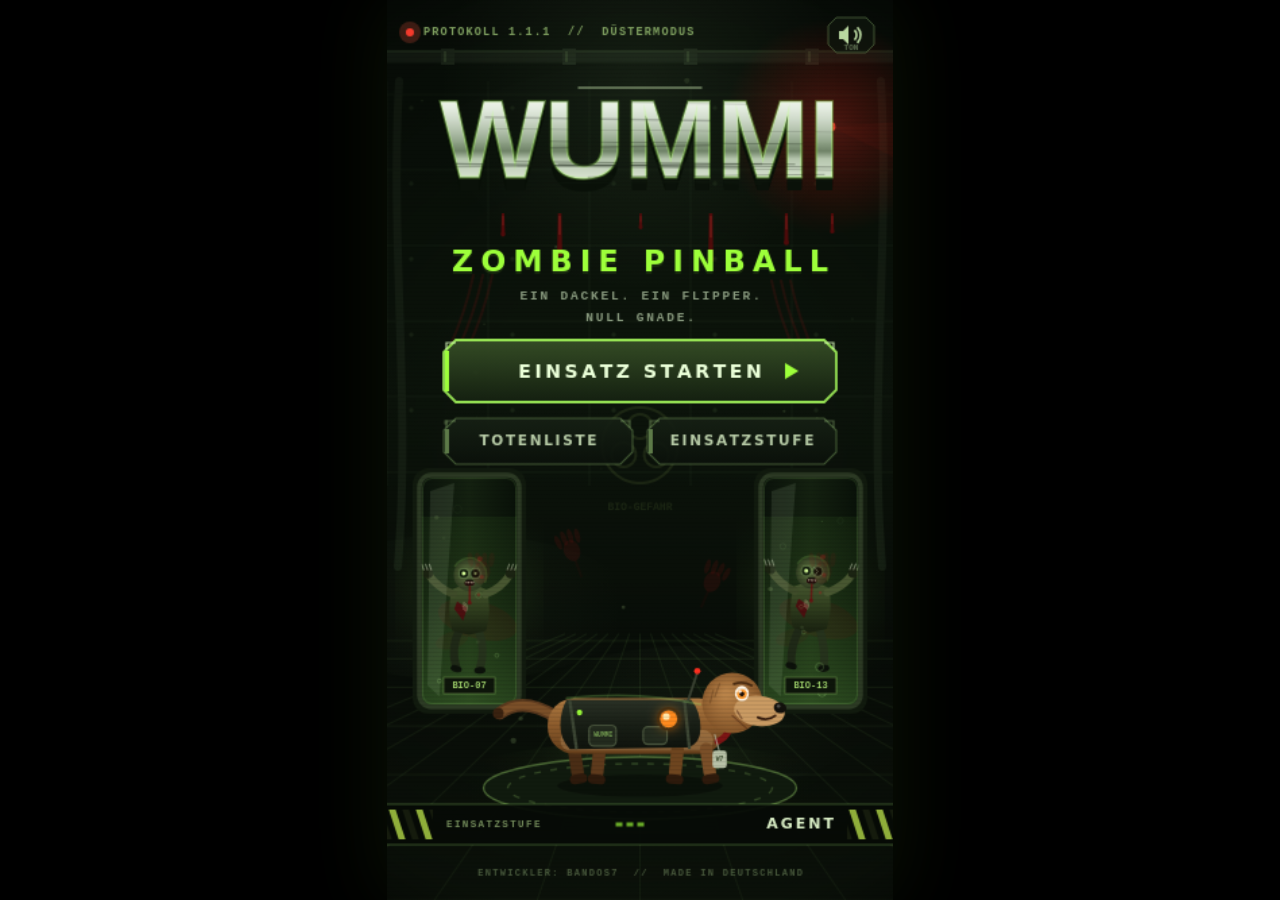
==== commit d74edf20: "Publish static build for issue #9 Run: 42133780558 Attempt: 1 Generation: 5 Source: be17d319ef783212" ====
--- a/index.html
+++ b/index.html
@@ -3,860 +3,2801 @@
 <head>
 <meta charset="UTF-8">
 <meta name="viewport" content="width=device-width, initial-scale=1.0, maximum-scale=1.0, user-scalable=no, viewport-fit=cover">
-<title>ZOMBIE PINS — Dackel Apokalypse</title>
+<meta name="theme-color" content="#050805">
+<link rel="icon" href="data:image/svg+xml,%3Csvg xmlns='http://www.w3.org/2000/svg' viewBox='0 0 16 16'%3E%3Crect width='16' height='16' fill='%23050805'/%3E%3Ccircle cx='8' cy='8' r='4' fill='%239dff3a'/%3E%3C/svg%3E">
+<title>WUMMI — Zombie Pinball · BANDOS7</title>
 <style>
-:root{
-  --bg:#040204;
-  --panel:rgba(8,6,10,0.93);
-  --blood:#8b0000;
-  --blood2:#b20000;
-  --neon:#00ff88;
-  --accent:#ff0033;
-  --text:#efe1e1;
-}
-*{margin:0;padding:0;box-sizing:border-box;-webkit-tap-highlight-color:transparent;outline:none;}
-html,body{
-  width:100%;height:100%;overflow:hidden;background:#000;color:var(--text);
-  font-family:system-ui,-apple-system,BlinkMacSystemFont,"Segoe UI",Roboto,Helvetica,Arial,sans-serif;
-  touch-action:none;
-}
-#stage{
-  position:relative;width:100vw;height:100vh;max-width:375px;max-height:760px;margin:0 auto;
-  background:#0a0204;border:8px solid #1a0406;
-  box-shadow:0 0 70px rgba(0,0,0,1), inset 0 0 30px rgba(139,0,0,0.15);
-  display:flex;align-items:center;justify-content:center;overflow:hidden;
-}
-canvas{display:block;width:100%;height:100%;image-rendering:optimizecontrast;}
-#ui{
-  position:absolute;inset:0;display:flex;flex-direction:column;justify-content:space-between;
-  padding:10px;pointer-events:none;z-index:25;
-}
-.hud-row{display:flex;justify-content:space-between;align-items:center;pointer-events:auto;}
-.hud-pill{
-  background:linear-gradient(180deg,rgba(20,0,0,0.85),rgba(40,0,0,0.6));
-  border:1px solid rgba(255,0,50,0.45);border-radius:10px;
-  padding:6px 11px;font-size:12px;font-weight:900;letter-spacing:1.5px;text-transform:uppercase;
-  color:#ff8a8a;text-shadow:0 0 10px rgba(255,0,50,0.55);
-}
-.panel{
-  position:absolute;inset:0;background:var(--panel);backdrop-filter:blur(8px);
-  border:1px solid rgba(255,0,50,0.35);border-radius:20px;display:flex;flex-direction:column;
-  align-items:center;justify-content:center;padding:24px 18px;z-index:45;pointer-events:auto;
-  text-align:center;
-}
-.panel.hidden{display:none !important;}
-h1{font-size:28px;letter-spacing:6px;text-transform:uppercase;color:#fff;
-  text-shadow:0 0 25px var(--accent),0 0 50px rgba(255,0,50,0.45);margin-bottom:8px;line-height:1.15;}
-.sub{font-size:11px;color:#b88a8a;margin-bottom:14px;letter-spacing:4px;text-transform:uppercase;}
-.btn{
-  width:210px;padding:13px 6px;margin:9px 0;background:linear-gradient(180deg,rgba(255,0,50,0.14),rgba(255,0,50,0.03));
-  border:1px solid var(--accent);border-radius:13px;color:#ffb3b3;font-size:15px;font-weight:900;letter-spacing:2px;
-  text-transform:uppercase;cursor:pointer;box-shadow:0 0 20px rgba(255,0,50,0.3);position:relative;overflow:hidden;
-}
-.btn::after{content:"";position:absolute;inset:0;background:linear-gradient(90deg,transparent,rgba(255,255,255,0.25),transparent);
-  transform:translateX(-100%);animation:shine 3s infinite;}
-.btn:active{transform:scale(0.94);border-color:#fff;color:#fff;box-shadow:0 0 30px #fff;}
-.btn.danger{border-color:#660000;color:#ff9a9a;box-shadow:0 0 18px rgba(139,0,0,0.4);}
-.btn.danger:active{box-shadow:0 0 35px #8b0000;color:#fff;}
-.btn.ghost{background:transparent;border-color:#5a3a3a;color:#b88a8a;box-shadow:none;}
-.btn.ghost:active{border-color:#ffb3b3;color:#ffb3b3;box-shadow:0 0 22px rgba(255,179,179,0.4);}
-.cred{
-  position:absolute;bottom:8px;left:50%;transform:translateX(-50%);font-size:9px;color:#6a4a4a;
-  letter-spacing:1.5px;text-transform:uppercase;text-align:center;z-index:55;
-}
-.cred b{color:#ff8a8a;}
-.sep{width:75%;height:1px;background:linear-gradient(90deg,transparent,rgba(255,0,50,0.35),transparent);margin:16px 0;}
-.rank-list{width:100%;max-width:240px;}
-.rank-item{display:flex;justify-content:space-between;padding:7px 4px;border-bottom:1px solid rgba(255,0,50,0.18);font-size:12px;color:#d9a9a9;}
-.rank-item:last-child{border-bottom:none;}
-.rank-item .pos{color:#ff8a8a;font-weight:900;}
-.rank-item .val{font-variant-numeric:tabular-nums;color:#efe1e1;}
-h2{font-size:18px;text-transform:uppercase;letter-spacing:4px;margin-bottom:12px;color:#ff8a8a;text-shadow:0 0 14px rgba(255,0,50,0.5);}
-.diff-grid{display:grid;grid-template-columns:1fr 1fr 1fr;gap:8px;width:100%;}
-.diff-btn{padding:12px 4px;border:1px solid rgba(255,0,50,0.35);border-radius:11px;background:rgba(255,0,50,0.08);color:#d9a9a9;
-  font-size:11px;font-weight:800;cursor:pointer;text-transform:uppercase;letter-spacing:1px;}
-.diff-btn.active{background:rgba(255,0,50,0.25);border-color:#ff8a8a;color:#fff;box-shadow:0 0 16px rgba(255,0,50,0.5);}
-.small{font-size:9px;color:#8a5a5a;margin-top:8px;text-align:center;line-height:1.5;}
-@keyframes shine{0%{transform:translateX(-100%);}60%{transform:translateX(100%);}100%{transform:translateX(-100%);}}
+  *{margin:0;padding:0;box-sizing:border-box;-webkit-tap-highlight-color:transparent;user-select:none;-webkit-user-select:none;}
+  html,body{
+    width:100%;height:100%;overflow:hidden;background:#000;
+    display:flex;align-items:center;justify-content:center;
+    font-family:system-ui,-apple-system,BlinkMacSystemFont,"Segoe UI",Roboto,Arial,sans-serif;
+    touch-action:none;
+  }
+  canvas{
+    display:block;background:#050805;touch-action:none;
+    width:min(100vw, 56.25vh);
+    height:min(177.7778vw, 100vh);
+    box-shadow:0 0 80px rgba(90,160,40,0.12), 0 0 200px rgba(0,0,0,0.9);
+  }
+  noscript{color:#9dff3a;font-family:monospace;padding:20px;text-align:center;}
 </style>
 </head>
 <body>
-<div id="stage">
-  <canvas id="c" width="375" height="667"></canvas>
-  <div id="ui">
-    <div class="hud-row">
-      <div class="hud-pill" id="hudScore">OPFER <span id="hudScoreN">0</span></div>
-      <div class="hud-pill" id="hudLevel">WELLE <span id="hudLevelN">1</span></div>
-      <div class="hud-pill" id="hudLives">LEBEN <span id="hudLivesN">3</span></div>
-    </div>
-    <div class="hud-row" style="justify-content:center;">
-      <div class="hud-pill" id="hudPower" style="display:none;">MUTATION: <span id="hudPowerName">-</span></div>
-    </div>
-  </div>
-
-  <div id="menu" class="panel">
-    <h1>ZOMBIE<br>PINS</h1>
-    <div class="sub">DACKEL APOKALYPSE</div>
-    <div class="sep"></div>
-    <button class="btn" id="btnStart">ÜBERLEBEN</button>
-    <button class="btn" id="btnRanking">TOTENLISTE</button>
-    <button class="btn" id="btnDiff">SCHWIERIGKEIT</button>
-    <div class="sep"></div>
-    <div id="menuDiff">Schwierigkeit: <span id="menuDiffVal">NORMAL</span></div>
-    <div class="cred">Entwickler: <b>BANDOS7</b> · <b>Made in Deutschland</b></div>
-  </div>
-
-  <div id="diffPanel" class="panel hidden">
-    <h2>SCHWIERIGKEIT</h2>
-    <div class="diff-grid">
-      <button class="diff-btn active" data-d="easy">LEICHT</button>
-      <button class="diff-btn" data-d="normal">NORMAL</button>
-      <button class="diff-btn" data-d="hard">SCHWER</button>
-    </div>
-    <div class="small">Leicht: 5 Leben · schwache Zombies<br>Normal: 3 Leben · ausgewogen<br>Schwer: 2 Leben · schnelle Horden</div>
-    <button class="btn" style="margin-top:14px;" id="btnDiffBack">ZURÜCK INS GRAUEN</button>
-  </div>
-
-  <div id="gameover" class="panel hidden">
-    <h2 style="color:var(--blood2)">GEFALLEN</h2>
-    <div id="goScore" style="font-size:22px;font-weight:900;margin:8px 0;color:#ffb3b3;">Opfer: 0</div>
-    <div id="goBest" style="font-size:12px;color:#ff8a8a;margin-bottom:16px;">Best: 0</div>
-    <button class="btn" id="btnAgain">NOCHMAL</button>
-    <button class="btn ghost" id="btnGoMenu">MENÜ</button>
-  </div>
-
-  <div id="ranking" class="panel hidden">
-    <h2>TOTENLISTE</h2>
-    <div class="rank-list" id="rankList"></div>
-    <button class="btn" id="btnRankBack" style="margin-top:14px;">ZURÜCK</button>
-  </div>
-
-  <div class="cred">Entwickler: <b>BANDOS7</b> · <b>Made in Deutschland</b></div>
-</div>
+<canvas id="c" aria-label="WUMMI Zombie Pinball"></canvas>
+<noscript>Dieses Spiel benötigt JavaScript.</noscript>
 <script>
 (function(){
   'use strict';
+  // ============================================================
+  //  WUMMI — ZOMBIE PINBALL
+  //  Entwickler: BANDOS7 · Made in Deutschland
+  // ============================================================
 
   const canvas = document.getElementById('c');
-  const ctx = canvas.getContext('2d', {alpha:false});
+  const ctx = canvas.getContext('2d', { alpha: false });
   const W = 375, H = 667;
-
-  const STATE_MENU=0, STATE_PLAY=1, STATE_GAMEOVER=2, STATE_RANK=3, STATE_DIFF=4;
-  let state = STATE_MENU;
-  let diff = 'normal';
+  const DPR = Math.min(2, window.devicePixelRatio || 1);
+  canvas.width = Math.round(W * DPR);
+  canvas.height = Math.round(H * DPR);
+
+  const TAU = Math.PI * 2;
+  const clamp = (v,a,b)=> v<a?a:(v>b?b:v);
+  const lerp = (a,b,t)=> a+(b-a)*t;
+  const rand = (a,b)=> a + Math.random()*(b-a);
+  const randi = (a,b)=> Math.floor(rand(a,b+1));
+  const dist = (x1,y1,x2,y2)=> Math.hypot(x2-x1,y2-y1);
+  const fmt = n => Math.round(n).toLocaleString('de-DE');
+
+  function roundRect(g,x,y,w,h,r){
+    r = Math.min(r, w/2, h/2);
+    g.beginPath();
+    g.moveTo(x+r,y);
+    g.arcTo(x+w,y,x+w,y+h,r);
+    g.arcTo(x+w,y+h,x,y+h,r);
+    g.arcTo(x,y+h,x,y,r);
+    g.arcTo(x,y,x+w,y,r);
+    g.closePath();
+  }
+  function cutRect(g,x,y,w,h,c){
+    g.beginPath();
+    g.moveTo(x+c,y);
+    g.lineTo(x+w-c,y);
+    g.lineTo(x+w,y+c);
+    g.lineTo(x+w,y+h-c);
+    g.lineTo(x+w-c,y+h);
+    g.lineTo(x+c,y+h);
+    g.lineTo(x,y+h-c);
+    g.lineTo(x,y+c);
+    g.closePath();
+  }
+  function makeCache(w,h,drawFn){
+    const sc = 2;
+    const c = document.createElement('canvas');
+    c.width = Math.ceil(w*sc); c.height = Math.ceil(h*sc);
+    const g = c.getContext('2d');
+    g.scale(sc,sc);
+    drawFn(g);
+    return c;
+  }
+  function spaced(g,text,x,y,sp,align){
+    const chars = [...text];
+    let total = 0;
+    for(const ch of chars) total += g.measureText(ch).width;
+    total += sp * Math.max(0, chars.length-1);
+    let cx = align==='center' ? x-total/2 : align==='right' ? x-total : x;
+    g.textAlign = 'left';
+    for(const ch of chars){
+      g.fillText(ch,cx,y);
+      cx += g.measureText(ch).width + sp;
+    }
+    return total;
+  }
+
+  // ---------- Speicher ----------
+  const store = {
+    get(k,d){ try{ const v = localStorage.getItem(k); return v===null?d:JSON.parse(v); }catch(e){ return d; } },
+    set(k,v){ try{ localStorage.setItem(k,JSON.stringify(v)); }catch(e){} }
+  };
+  const SCORE_KEY = 'wummi.scores.v1';
+  const DIFF_KEY  = 'wummi.diff.v1';
+  const MUTE_KEY  = 'wummi.muted.v1';
+
   const DIFFS = {
-    easy:   {lives:5, ballR:10, gravity:0.20, friction:0.990, zSpeed:0.8, zSpawn:0.9, bumpers:6, flipperForce:14, plungerMax:17, zHP:1, scoreMult:1.0},
-    normal: {lives:3, ballR:8.5,gravity:0.26, friction:0.985, zSpeed:1.25, zSpawn:1.25, bumpers:9, flipperForce:17, plungerMax:22, zHP:2, scoreMult:1.5},
-    hard:   {lives:2, ballR:7,  gravity:0.31, friction:0.982, zSpeed:1.75, zSpawn:1.65, bumpers:13,flipperForce:19, plungerMax:26, zHP:3, scoreMult:2.0}
+    rek:     { key:'rek',     name:'REKRUT',  lives:5, ballR:10,  gravity:0.23, zSpeed:0.55, bumperCount:5, zombieCount:3, flipperPower:11,   mult:1.0, desc:'LEICHTE HORDE · GROSSE KUGEL' },
+    agent:   { key:'agent',   name:'AGENT',   lives:3, ballR:8.5, gravity:0.26, zSpeed:0.80, bumperCount:7, zombieCount:4, flipperPower:12.5, mult:1.5, desc:'AUSGEWOGEN · STANDARD-PROTOKOLL' },
+    veteran: { key:'veteran', name:'VETERAN', lives:2, ballR:7,   gravity:0.30, zSpeed:1.10, bumperCount:9, zombieCount:6, flipperPower:14,   mult:2.0, desc:'SCHNELLE HORDE · 2× PUNKTE' }
   };
-  let D = DIFFS[diff];
-
-  // ---------- audio ----------
-  let audioCtx = null;
+  const G = {
+    state:'menu', diff:store.get(DIFF_KEY,'agent'), t:0,
+    score:0, wave:1, lives:3, best:0, rank:0,
+    serving:true, charging:false, charge:0, chargeStart:0, serveAt:0,
+    muted:store.get(MUTE_KEY,false),
+    shake:0, slowUntil:0, combo:0, comboT:0,
+    look:0, barkUntil:0, toast:'', toastUntil:0,
+    banner:'', bannerSub:'', bannerUntil:0,
+    respawnAt:0, glitch:0, saveUntil:0, damageFlash:0
+  };
+  if(!DIFFS[G.diff]) G.diff='agent';
+  const cfg = ()=> DIFFS[G.diff];
+
+  // ---------- Audio ----------
+  let AC = null, master = null, ambientGain = null, NOISE = null;
   function ensureAudio(){
-    if(!audioCtx){
-      const Ctx = window.AudioContext || window.webkitAudioContext;
-      if(Ctx) audioCtx = new Ctx();
-    }
-    return !!audioCtx;
-  }
-  function tone(type,freq,dur,vol=0.1){
-    if(!audioCtx) return;
-    const t=audioCtx.currentTime;
-    const osc=audioCtx.createOscillator(); const g=audioCtx.createGain();
-    osc.connect(g); g.connect(audioCtx.destination);
-    osc.type=type; osc.frequency.setValueAtTime(freq,t);
-    g.gain.setValueAtTime(vol,t); g.gain.exponentialRampToValueAtTime(0.001,t+dur);
-    osc.start(t); osc.stop(t+dur);
-  }
-  function noise(dur,vol=0.08,lp=900){
-    if(!audioCtx) return;
-    const t=audioCtx.currentTime;
-    const n=audioCtx.sampleRate*dur;
-    const buf=audioCtx.createBuffer(1,n,audioCtx.sampleRate);
-    const d=buf.getChannelData(0);
-    for(let i=0;i<n;i++) d[i]=Math.random()*2-1;
-    const src=audioCtx.createBufferSource(); src.buffer=buf;
-    const f=audioCtx.createBiquadFilter(); f.type='lowpass'; f.frequency.value=lp;
-    const g=audioCtx.createGain();
-    src.connect(f); f.connect(g); g.connect(audioCtx.destination);
-    g.gain.setValueAtTime(vol,t); g.gain.exponentialRampToValueAtTime(0.001,t+dur);
+    if(AC){ if(AC.state==='suspended') AC.resume(); return; }
+    try{
+      const Ctor = window.AudioContext || window.webkitAudioContext;
+      if(!Ctor) return;
+      AC = new Ctor();
+      master = AC.createGain();
+      master.gain.value = G.muted ? 0 : 0.85;
+      master.connect(AC.destination);
+      startAmbient();
+    }catch(e){ AC = null; }
+  }
+  function noiseBuf(){
+    if(NOISE) return NOISE;
+    const len = AC.sampleRate * 2;
+    NOISE = AC.createBuffer(1, len, AC.sampleRate);
+    const d = NOISE.getChannelData(0);
+    for(let i=0;i<len;i++) d[i] = Math.random()*2-1;
+    return NOISE;
+  }
+  function burst(dur,vol,freq,type){
+    if(!AC) return;
+    const t = AC.currentTime;
+    const src = AC.createBufferSource();
+    src.buffer = noiseBuf();
+    src.loop = true;
+    const f = AC.createBiquadFilter();
+    f.type = type || 'lowpass';
+    f.frequency.value = freq || 700;
+    f.Q.value = 1;
+    const g = AC.createGain();
+    g.gain.setValueAtTime(vol, t);
+    g.gain.exponentialRampToValueAtTime(0.001, t+dur);
+    src.connect(f); f.connect(g); g.connect(master);
     src.start(t); src.stop(t+dur);
   }
-  const SND={
-    click:()=>tone('square',700,0.05,0.07),
-    launch:(p)=>tone('sawtooth',120+p*600,0.35,0.13),
-    hit:()=>noise(0.08,0.1,650),
-    explode:()=>{ noise(0.55,0.14,550); tone('sawtooth',180,0.3,0.11); },
-    drain:()=>noise(0.6,0.11,1200),
-    powerup:()=>{ tone('sine',850,0.08,0.12); setTimeout(()=>tone('sine',1350,0.14,0.12),90); },
-    levelup:()=>{ tone('square',520,0.12,0.1); setTimeout(()=>tone('square',700,0.12,0.1),120); setTimeout(()=>tone('square',950,0.3,0.13),240); },
-    flipper:()=>tone('square',400,0.04,0.05),
-    zombieMoan:()=>tone('sawtooth',110,0.5,0.05),
-    menuHover:()=>tone('sine',550,0.04,0.06)
+  function beep(freq,dur,type,vol,slide){
+    if(!AC) return;
+    const t = AC.currentTime;
+    const o = AC.createOscillator();
+    const g = AC.createGain();
+    o.type = type || 'square';
+    o.frequency.setValueAtTime(freq,t);
+    if(slide) o.frequency.exponentialRampToValueAtTime(Math.max(20,slide), t+dur);
+    g.gain.setValueAtTime(vol||0.12,t);
+    g.gain.exponentialRampToValueAtTime(0.001,t+dur);
+    o.connect(g); g.connect(master);
+    o.start(t); o.stop(t+dur);
+  }
+  function startAmbient(){
+    if(!AC) return;
+    const g = AC.createGain(); g.gain.value = 0.05; g.connect(master);
+    const lp = AC.createBiquadFilter(); lp.type='lowpass'; lp.frequency.value=120;
+    const o1 = AC.createOscillator(); o1.type='sine'; o1.frequency.value=47;
+    const o2 = AC.createOscillator(); o2.type='sawtooth'; o2.frequency.value=54.5;
+    o1.connect(lp); o2.connect(lp); lp.connect(g);
+    o1.start(); o2.start();
+    const lfo = AC.createOscillator(); lfo.frequency.value = 0.06;
+    const lg = AC.createGain(); lg.gain.value = 0.02;
+    lfo.connect(lg); lg.connect(g.gain); lfo.start();
+    const src = AC.createBufferSource(); src.buffer = noiseBuf(); src.loop = true;
+    const bp = AC.createBiquadFilter(); bp.type='bandpass'; bp.frequency.value=260; bp.Q.value=0.5;
+    const wg = AC.createGain(); wg.gain.value=0.018;
+    src.connect(bp); bp.connect(wg); wg.connect(master); src.start();
+    ambientGain = g;
+  }
+  const SFX = {
+    click(){ beep(420,0.06,'square',0.10,300); },
+    launch(){ burst(0.28,0.20,1200,'lowpass'); beep(90,0.32,'sawtooth',0.12,320); },
+    bump(){ beep(660,0.07,'square',0.10,440); burst(0.08,0.10,1600,'highpass'); },
+    hit(){ burst(0.09,0.14,600,'lowpass'); beep(150,0.07,'sawtooth',0.08,90); },
+    kill(){ burst(0.35,0.20,500,'lowpass'); beep(70,0.28,'sawtooth',0.13,35); },
+    pickup(){ beep(620,0.09,'sine',0.13); setTimeout(()=>beep(880,0.10,'sine',0.13),80); setTimeout(()=>beep(1240,0.16,'sine',0.12),160); },
+    drain(){ beep(300,0.45,'sawtooth',0.11,55); burst(0.5,0.10,300,'lowpass'); },
+    wave(){ beep(440,0.16,'square',0.11); setTimeout(()=>beep(330,0.16,'square',0.11),150); setTimeout(()=>beep(550,0.32,'square',0.12),300); },
+    over(){ beep(160,0.9,'sawtooth',0.14,40); setTimeout(()=>beep(90,1.4,'sine',0.12,30),200); },
+    bark(){ beep(240,0.08,'square',0.14,160); setTimeout(()=>beep(190,0.12,'square',0.12,110),90); },
+    flipper(){ beep(220,0.035,'square',0.05,180); }
   };
-
-  // ---------- input ----------
-  const touch = {active:false,id:null,x:0,y:0,startTime:0,startX:0,startY:0};
-  let charging=false, charge=0, chargeStart=0;
-  let flipL=false, flipR=false;
-
+  function toggleMute(){
+    G.muted = !G.muted;
+    store.set(MUTE_KEY,G.muted);
+    if(master) master.gain.value = G.muted ? 0 : 0.85;
+  }
+  // ---------- Eingabe ----------
+  const pointers = new Map();
   function getPos(e){
-    const r=canvas.getBoundingClientRect();
-    const sx=W/r.width, sy=H/r.height;
-    const pe=e.touches?e.touches[0]:e;
-    return {x:(pe.clientX-r.left)*sx, y:(pe.clientY-r.top)*sy, id:e.identifier!=null?e.identifier:1};
-  }
-  function onStart(e){
+    const r = canvas.getBoundingClientRect();
+    return { x:(e.clientX-r.left)*(W/r.width), y:(e.clientY-r.top)*(H/r.height) };
+  }
+  canvas.addEventListener('pointerdown', e=>{
+    if(e.pointerType==='mouse' && e.button!==0) return;
     e.preventDefault();
-    const tl=e.touches||[{clientX:e.clientX,clientY:e.clientY,identifier:1}];
-    for(const t of tl){
-      const p=getPos({touches:[t],identifier:t.identifier});
-      touch.active=true; touch.x=p.x; touch.y=p.y; touch.id=t.identifier;
-      touch.startTime=Date.now(); touch.startX=p.x; touch.startY=p.y;
-      if(state===STATE_PLAY){
-        if(p.y>H*0.62 && game.serving){ charging=true; charge=0; chargeStart=Date.now(); }
-        else if(p.x<W*0.45){ flipL=true; SND.flipper(); }
-        else if(p.x>W*0.55){ flipR=true; SND.flipper(); }
-        else if(p.y<H*0.32 && game.powerQueued){ activatePowerup(game.powerQueued); game.powerQueued=null; updateHudPower(); }
-      }
-    }
-  }
-  function onMove(e){
-    e.preventDefault();
-    if(!touch.active) return;
-    const tl=e.touches; let found=null;
-    for(const t of tl){ if(t.identifier===touch.id){found=t;break;} }
-    if(!found) return;
-    const p=getPos({touches:[found],identifier:found.identifier});
-    touch.x=p.x; touch.y=p.y;
-    if(state===STATE_PLAY && charging && game.serving){
-      charge=Math.min((Date.now()-chargeStart)/700,1);
-    }
-  }
-  function onEnd(e){
-    const tl=e.changedTouches||[{identifier:touch.id}];
-    for(const t of tl){
-      if(t.identifier!==touch.id) continue;
-      if(state===STATE_PLAY && charging){
-        charging=false;
-        if(game.serving) launchBall(Math.max(charge,0.15));
-        charge=0;
-      }
-      if(touch.x<W*0.45) flipL=false;
-      if(touch.x>W*0.55) flipR=false;
-    }
-    touch.active=false;
-  }
-  canvas.addEventListener('touchstart',onStart,{passive:false});
-  canvas.addEventListener('touchmove',onMove,{passive:false});
-  canvas.addEventListener('touchend',onEnd,{passive:false});
-  canvas.addEventListener('touchcancel',onEnd,{passive:false});
-  canvas.addEventListener('mousedown',e=>onStart({touches:[{clientX:e.clientX,clientY:e.clientY,identifier:1}],identifier:1,preventDefault:()=>{}}));
-  canvas.addEventListener('mousemove',e=>onMove({touches:[{clientX:e.clientX,clientY:e.clientY,identifier:1}],identifier:1,preventDefault:()=>{}}));
-  canvas.addEventListener('mouseup',e=>onEnd({changedTouches:[{identifier:1}],identifier:1}));
-
-  // ---------- entities ----------
-  let balls=[], flippers=[], bumpers=[], zombies=[], powerups=[], particles=[], walls=[], decals=[];
-  let shake=0;
-
-  const game={
-    score:0,level:1,lives:D.lives,combo:0,comboTime:0,
-    serving:true,powerQueued:null,slow:0,slowEnd:0,
-    spawnTimer:0,lastSpawn:0
+    ensureAudio();
+    const p = getPos(e);
+    pointers.set(e.pointerId, p);
+    handleDown(p.x,p.y,e.pointerId);
+  });
+  canvas.addEventListener('pointermove', e=>{
+    const p = getPos(e);
+    if(pointers.has(e.pointerId)) pointers.set(e.pointerId,p);
+    G.look = clamp((p.x-W/2)/120,-1,1);
+  });
+  function releasePointer(e){
+    const p = pointers.get(e.pointerId);
+    if(!p) return;
+    pointers.delete(e.pointerId);
+    handleUp(p.x,p.y,e.pointerId);
+  }
+  canvas.addEventListener('pointerup', e=>{ e.preventDefault(); releasePointer(e); });
+  canvas.addEventListener('pointercancel', e=>{ releasePointer(e); });
+  window.addEventListener('pointerup', e=>{ if(pointers.has(e.pointerId)) releasePointer(e); });
+  canvas.addEventListener('contextmenu', e=>e.preventDefault());
+
+  // ---------- Menü-Hintergrund (animiertes Containment-Labor) ----------
+  let menuBgCache=null, playBgCache=null, titleCache=null, scanPattern=null;
+  let menuDust=[];
+  function initDust(){
+    menuDust=[];
+    for(let i=0;i<28;i++){
+      menuDust.push({x:rand(0,W),y:rand(60,H-80),s:rand(0.6,2.2),v:rand(2,9),p:rand(0,TAU)});
+    }
+  }
+  function drawDust(){
+    ctx.save();
+    for(const d of menuDust){
+      const y = d.y - ((G.t*d.v)%620);
+      const yy = y < 40 ? y+620 : y;
+      const a = 0.10 + 0.10*Math.sin(G.t*2+d.p);
+      ctx.fillStyle = `rgba(180,220,140,${a.toFixed(3)})`;
+      ctx.beginPath();
+      ctx.arc(d.x + Math.sin(G.t*0.7+d.p)*6, yy, d.s, 0, TAU);
+      ctx.fill();
+    }
+    ctx.restore();
+  }
+
+  function buildMenuBg(g){
+    const bg = g.createLinearGradient(0,0,0,H);
+    bg.addColorStop(0,'#0a120a');
+    bg.addColorStop(0.45,'#0c140b');
+    bg.addColorStop(1,'#040604');
+    g.fillStyle = bg; g.fillRect(0,0,W,H);
+
+    // Rückwand-Paneele
+    g.strokeStyle='rgba(120,160,100,0.07)';
+    g.lineWidth=1;
+    for(let y=70;y<360;y+=56){
+      g.beginPath(); g.moveTo(0,y); g.lineTo(W,y); g.stroke();
+    }
+    for(let x=0;x<W;x+=75){
+      g.beginPath(); g.moveTo(x,60); g.lineTo(x,360); g.stroke();
+    }
+    // Nieten
+    g.fillStyle='rgba(150,190,120,0.10)';
+    for(let x=18;x<W;x+=75){
+      for(let y=80;y<360;y+=56){
+        g.beginPath(); g.arc(x,y,1.6,0,TAU); g.fill();
+      }
+    }
+
+    // Deckenrohre
+    g.strokeStyle='#1a2418'; g.lineWidth=9; g.lineCap='round';
+    g.beginPath(); g.moveTo(-10,42); g.lineTo(W+10,42); g.stroke();
+    g.strokeStyle='rgba(150,200,120,0.14)'; g.lineWidth=1.5;
+    g.beginPath(); g.moveTo(-10,38); g.lineTo(W+10,38); g.stroke();
+    for(let x=40;x<W;x+=90){
+      g.fillStyle='#233020'; g.fillRect(x,36,10,12);
+      g.fillStyle='rgba(160,210,130,0.18)'; g.fillRect(x+2,38,2,8);
+    }
+    // Seitenkabel
+    g.strokeStyle='#162014'; g.lineWidth=6;
+    g.beginPath(); g.moveTo(9,60); g.bezierCurveTo(2,180,18,300,8,420); g.stroke();
+    g.beginPath(); g.moveTo(W-9,60); g.bezierCurveTo(W-2,180,W-18,300,W-8,420); g.stroke();
+
+    // Kratzspuren
+    g.save();
+    g.strokeStyle='rgba(120,18,18,0.22)';g.lineWidth=2;g.lineCap='round';
+    for(let i=0;i<3;i++){
+      g.beginPath();
+      g.moveTo(46+i*7,258);
+      g.quadraticCurveTo(58+i*7,232,64+i*7,204);
+      g.stroke();
+    }
+    for(let i=0;i<3;i++){
+      g.beginPath();
+      g.moveTo(W-58-i*7,262);
+      g.quadraticCurveTo(W-70-i*7,236,W-76-i*7,208);
+      g.stroke();
+    }
+    g.restore();
+
+    // Warnschild hinten
+    g.save();
+    g.globalAlpha=0.10;
+    g.translate(W/2,330);
+    g.strokeStyle='#b8e06a'; g.lineWidth=2;
+    g.beginPath(); g.arc(0,0,28,0,TAU); g.stroke();
+    for(let i=0;i<3;i++){
+      const a=i*TAU/3 - Math.PI/2;
+      g.beginPath(); g.arc(Math.cos(a)*14,Math.sin(a)*14,9,0,TAU); g.stroke();
+    }
+    g.font='700 8px "Courier New",monospace'; g.textAlign='center';
+    g.fillStyle='#b8e06a'; g.fillText('BIO-GEFAHR',0,48);
+    g.restore();
+
+    // Blutige Handabdrücke an der Rückwand
+    g.save();
+    g.globalAlpha=0.17;
+    for(const hp of [[137,408,-0.35],[241,431,0.4]]){
+      g.save();
+      g.translate(hp[0],hp[1]);
+      g.rotate(hp[2]);
+      g.fillStyle='#8a1414';
+      g.beginPath();g.ellipse(0,0,6,8,0,0,TAU);g.fill();
+      for(let f=0;f<4;f++){
+        g.beginPath();g.ellipse(-7.5+f*5,-9-((f===1||f===2)?1.5:0),2,5.5,-0.1+f*0.07,0,TAU);g.fill();
+      }
+      g.fillStyle='rgba(120,10,10,0.5)';
+      g.fillRect(-1,7,2,14);
+      g.restore();
+    }
+    g.restore();
+
+    // Boden mit Perspektive
+    g.save();
+    const vy=470;
+    const fg = g.createLinearGradient(0,vy,0,H);
+    fg.addColorStop(0,'rgba(30,46,26,0)');
+    fg.addColorStop(1,'rgba(26,40,22,0.55)');
+    g.fillStyle=fg; g.fillRect(0,vy,W,H-vy);
+    g.strokeStyle='rgba(140,190,100,0.10)'; g.lineWidth=1;
+    for(let i=-7;i<=7;i++){
+      g.beginPath(); g.moveTo(W/2+i*8,vy); g.lineTo(W/2+i*90,H+40); g.stroke();
+    }
+    for(let i=1;i<=7;i++){
+      const t=i/7, y=vy+Math.pow(t,1.9)*(H-vy);
+      g.beginPath(); g.moveTo(0,y); g.lineTo(W,y); g.stroke();
+    }
+    g.restore();
+
+    // Vignette
+    const vg = g.createRadialGradient(W/2,H/2,120,W/2,H/2,430);
+    vg.addColorStop(0,'rgba(0,0,0,0)');
+    vg.addColorStop(0.75,'rgba(0,0,0,0.35)');
+    vg.addColorStop(1,'rgba(0,0,0,0.85)');
+    g.fillStyle=vg; g.fillRect(0,0,W,H);
+  }
+
+  function drawBeacon(){
+    const t=G.t;
+    const bx=W-46, by=94;
+    const pulse=0.5+0.5*Math.sin(t*2.1);
+    const rg=ctx.createRadialGradient(bx,by,2,bx,by,80);
+    rg.addColorStop(0,`rgba(255,50,40,${0.16+0.12*pulse})`);
+    rg.addColorStop(1,'rgba(255,0,0,0)');
+    ctx.fillStyle=rg;
+    ctx.beginPath(); ctx.arc(bx,by,80,0,TAU); ctx.fill();
+    ctx.fillStyle=`rgba(255,70,50,${0.55+0.4*pulse})`;
+    ctx.beginPath(); ctx.arc(bx,by,3.4,0,TAU); ctx.fill();
+    // rotierender Lichtkegel
+    ctx.save();
+    ctx.translate(bx,by);
+    ctx.rotate(t*0.55);
+    ctx.globalAlpha=0.045;
+    ctx.fillStyle='#ff3020';
+    ctx.beginPath(); ctx.moveTo(0,0); ctx.lineTo(120,-40); ctx.lineTo(120,24); ctx.closePath(); ctx.fill();
+    ctx.restore();
+  }
+
+  function drawLampFlicker(){
+    const t=G.t;
+    const base=0.72 + Math.sin(t*9.1)*0.02;
+    let a=base;
+    if(Math.sin(t*13.7)>0.985 || Math.sin(t*3.3+1.7)>0.997) a*=0.25;
+    const x=W/2, y=66;
+    const lg=ctx.createRadialGradient(x,y,2,x,y,150);
+    lg.addColorStop(0,`rgba(200,255,170,${0.10*a})`);
+    lg.addColorStop(1,'rgba(200,255,170,0)');
+    ctx.fillStyle=lg;
+    ctx.beginPath(); ctx.arc(x,y,150,0,TAU); ctx.fill();
+    ctx.fillStyle=`rgba(225,255,195,${0.5*a})`;
+    ctx.fillRect(x-46,y-2,92,2);
+  }
+
+  function drawFog(){
+    ctx.save();
+    for(let i=0;i<3;i++){
+      const x = (G.t*(7+i*4) + i*170) % (W+240) - 120;
+      const y = 350 + i*85 + Math.sin(G.t*0.5+i)*16;
+      const rg=ctx.createRadialGradient(x,y,10,x,y,120);
+      rg.addColorStop(0,'rgba(120,160,100,0.055)');
+      rg.addColorStop(1,'rgba(120,160,100,0)');
+      ctx.fillStyle=rg;
+      ctx.beginPath(); ctx.ellipse(x,y,130,54,0,0,TAU); ctx.fill();
+    }
+    ctx.restore();
+  }
+
+  function drawScanlines(){
+    if(!scanPattern){
+      const c=document.createElement('canvas'); c.width=2; c.height=3;
+      const g=c.getContext('2d');
+      g.fillStyle='rgba(0,0,0,0.16)'; g.fillRect(0,0,2,1);
+      scanPattern=ctx.createPattern(c,'repeat');
+    }
+    ctx.save();
+    ctx.globalAlpha=0.55;
+    ctx.fillStyle=scanPattern;
+    ctx.fillRect(0,0,W,H);
+    ctx.restore();
+  }
+
+  function drawMenuBackground(){
+    if(menuBgCache) ctx.drawImage(menuBgCache,0,0,W,H);
+    else { ctx.fillStyle='#080d07'; ctx.fillRect(0,0,W,H); }
+
+    drawBeacon();
+    drawLampFlicker();
+    drawFog();
+
+    // linke & rechte Containment-Röhre
+    drawTank(24,352,74,172,0);
+    drawTank(277,352,74,172,1);
+
+    // Podest
+    const py=584;
+    ctx.save();
+    const pg=ctx.createRadialGradient(W/2,py,8,W/2,py,140);
+    pg.addColorStop(0,'rgba(130,200,90,0.16)');
+    pg.addColorStop(1,'rgba(0,0,0,0)');
+    ctx.fillStyle=pg;
+    ctx.beginPath(); ctx.ellipse(W/2,py,150,34,0,0,TAU); ctx.fill();
+    ctx.fillStyle='#101a0e';
+    ctx.beginPath(); ctx.ellipse(W/2,py,116,23,0,0,TAU); ctx.fill();
+    ctx.strokeStyle='rgba(160,220,110,0.40)'; ctx.lineWidth=1.4;
+    ctx.beginPath(); ctx.ellipse(W/2,py,116,23,0,0,TAU); ctx.stroke();
+    ctx.setLineDash([5,7]);
+    ctx.strokeStyle='rgba(160,220,110,0.22)';
+    ctx.beginPath(); ctx.ellipse(W/2,py,98,18,0,0,TAU); ctx.stroke();
+    ctx.setLineDash([]);
+    ctx.restore();
+
+    // WUMMI
+    if(G.state==='menu' || G.state==='difficulty' || G.state==='ranking'){
+      drawWummi(W/2, py-46, 1.18, G.t, { look:G.look, bark: performance.now()<G.barkUntil, menu:true });
+    }
+
+    drawDust();
+    drawScanlines();
+  }
+  // ---------- WUMMI (Dackel) ----------
+  function drawWummi(cx,cy,s,t,opt){
+    opt=opt||{};
+    const running=!!opt.running;
+    const menu=!!opt.menu;
+    const bark=!!opt.bark;
+    const look=clamp(opt.look||0,-1,1);
+    const facing=(opt.facing||1)>=0?1:-1;
+    const bob=running?Math.abs(Math.sin(t*10))*2:Math.sin(t*1.8)*0.7;
+    const hop=bark?Math.abs(Math.sin(performance.now()/110))*5:0;
+    const blink=menu && (Math.sin(t*1.3+2.2)>0.995);
+
+    ctx.save();
+    ctx.translate(cx,cy-bob-hop);
+    // Schatten
+    ctx.save();
+    ctx.globalAlpha=0.35;
+    ctx.fillStyle='#000';
+    ctx.beginPath();ctx.ellipse(0,38*s,52*s,7*s,0,0,TAU);ctx.fill();
+    ctx.restore();
+
+    ctx.scale(facing*s,s);
+
+    // Schwanz
+    const wag=Math.sin(t*(running?13:2.3))*(running?0.55:0.4);
+    ctx.strokeStyle='#5c3a1e';ctx.lineWidth=8;ctx.lineCap='round';
+    ctx.beginPath();ctx.moveTo(-52,-5);
+    ctx.quadraticCurveTo(-74,-16-wag*8,-88,-2-wag*16);
+    ctx.stroke();
+    ctx.strokeStyle='#7a4f28';ctx.lineWidth=5;
+    ctx.beginPath();ctx.moveTo(-52,-5);
+    ctx.quadraticCurveTo(-74,-16-wag*8,-88,-2-wag*16);
+    ctx.stroke();
+    ctx.fillStyle='#3a2210';
+    ctx.beginPath();ctx.arc(-89,-2-wag*16,3.4,0,TAU);ctx.fill();
+
+    // Hinterbeine
+    drawLeg(-42, running?Math.sin(t*10):0, '#4a2d15', -0.15);
+    drawLeg(-25, running?Math.sin(t*10+Math.PI):0, '#5e3a1c', 0.1);
+
+    // Körper
+    const body=ctx.createLinearGradient(0,-18,0,20);
+    body.addColorStop(0,'#b07c43');
+    body.addColorStop(0.45,'#8e5d2d');
+    body.addColorStop(1,'#5f3a18');
+    ctx.fillStyle=body;
+    roundRect(ctx,-58,-17,112,35,17);ctx.fill();
+    // Bauch
+    ctx.fillStyle='rgba(214,175,124,0.28)';
+    roundRect(ctx,-50,3,96,13,7);ctx.fill();
+    // Fellstriche
+    ctx.strokeStyle='rgba(60,34,14,0.35)';ctx.lineWidth=1;
+    for(let i=0;i<5;i++){
+      ctx.beginPath();
+      ctx.moveTo(-40+i*18,-12+((i%2)*3));
+      ctx.quadraticCurveTo(-34+i*18,-6,-40+i*18,2);
+      ctx.stroke();
+    }
+
+    // Vorderbeine
+    drawLeg(24, running?Math.sin(t*10+Math.PI):0, '#6e451f', 0.1);
+    drawLeg(41, running?Math.sin(t*10):0, '#7a4f28', -0.15);
+
+    // Taktikweste
+    const vest=ctx.createLinearGradient(0,-18,0,16);
+    vest.addColorStop(0,'#2c3327');
+    vest.addColorStop(0.5,'#191f16');
+    vest.addColorStop(1,'#0e120c');
+    ctx.fillStyle=vest;
+    ctx.beginPath();
+    ctx.moveTo(-46,-16);
+    ctx.lineTo(32,-16);
+    ctx.quadraticCurveTo(38,-9,38,2);
+    ctx.quadraticCurveTo(38,12,30,14);
+    ctx.lineTo(-44,15);
+    ctx.quadraticCurveTo(-50,9,-50,0);
+    ctx.quadraticCurveTo(-50,-9,-46,-16);
+    ctx.closePath();ctx.fill();
+    // Riemen
+    ctx.strokeStyle='#3c4634';ctx.lineWidth=2;
+    ctx.beginPath();ctx.moveTo(-44,-15);ctx.lineTo(-40,14);ctx.stroke();
+    ctx.beginPath();ctx.moveTo(28,-15);ctx.lineTo(31,14);ctx.stroke();
+    // Taschen
+    ctx.fillStyle='#232b1e';
+    roundRect(ctx,-32,0,17,13,3);ctx.fill();
+    roundRect(ctx,2,1,15,11,3);ctx.fill();
+    ctx.strokeStyle='#4a563e';ctx.lineWidth=1;
+    roundRect(ctx,-32,0,17,13,3);ctx.stroke();
+    roundRect(ctx,2,1,15,11,3);ctx.stroke();
+    // Oranges Einsatzgerät
+    const pulse=0.72+0.28*Math.sin(t*3.2);
+    ctx.save();
+    ctx.translate(18,-4);
+    ctx.shadowColor='rgba(255,140,30,'+(0.8*pulse)+')';
+    ctx.shadowBlur=10;
+    ctx.fillStyle='#ff8a1e';
+    ctx.beginPath();ctx.arc(0,0,5.4,0,TAU);ctx.fill();
+    ctx.shadowBlur=0;
+    ctx.fillStyle='rgba(255,230,170,'+pulse+')';
+    ctx.beginPath();ctx.arc(-1.5,-1.5,2.2,0,TAU);ctx.fill();
+    ctx.strokeStyle='#4a3010';ctx.lineWidth=1.4;
+    ctx.beginPath();ctx.arc(0,0,6.8,0,TAU);ctx.stroke();
+    ctx.restore();
+    // LED
+    if(Math.sin(t*4)>0){
+      ctx.fillStyle='#9dff3a';
+      ctx.beginPath();ctx.arc(-38,-8,1.8,0,TAU);ctx.fill();
+    }
+    // Antenne
+    ctx.strokeStyle='#3a4232';ctx.lineWidth=1.6;
+    ctx.beginPath();ctx.moveTo(30,-15);ctx.lineTo(36,-33);ctx.stroke();
+    if(Math.sin(t*3+1)>0.4){
+      ctx.fillStyle='#ff3020';
+      ctx.beginPath();ctx.arc(36,-34,2,0,TAU);ctx.fill();
+    }
+    // Westen-Schrift
+    ctx.font='700 4px "Courier New",monospace';
+    ctx.fillStyle='rgba(160,220,110,0.7)';
+    ctx.textAlign='center';ctx.textBaseline='middle';
+    ctx.fillText('WUMMI',-23,6.5);
+
+    // Halsband
+    ctx.strokeStyle='#7d1414';ctx.lineWidth=4;
+    ctx.beginPath();ctx.arc(44,-2,13,-1.2,1.2);ctx.stroke();
+
+    // Kopf
+    ctx.save();
+    ctx.translate(58+look*2,-14);
+    ctx.rotate(-look*0.03);
+    // Ohr
+    const earSwing=Math.sin(t*1.4)*0.06;
+    ctx.save();
+    ctx.rotate(-0.25+earSwing);
+    ctx.fillStyle='#5c3a1e';
+    ctx.beginPath();
+    ctx.moveTo(-8,-14);
+    ctx.quadraticCurveTo(-18,-4,-12,14);
+    ctx.quadraticCurveTo(-4,18,0,8);
+    ctx.quadraticCurveTo(4,-2,-8,-14);
+    ctx.closePath();ctx.fill();
+    ctx.fillStyle='rgba(140,90,50,0.4)';
+    ctx.beginPath();ctx.ellipse(-7,2,4,9,0.1,0,TAU);ctx.fill();
+    ctx.restore();
+    // Kopfkugel
+    const headG=ctx.createRadialGradient(-4,-6,2,0,0,24);
+    headG.addColorStop(0,'#b98349');
+    headG.addColorStop(1,'#7a4c22');
+    ctx.fillStyle=headG;
+    ctx.beginPath();ctx.arc(0,0,19,0,TAU);ctx.fill();
+    // Schnauze
+    ctx.fillStyle='#c99a62';
+    ctx.beginPath();ctx.ellipse(17,5,16,9.5,0.12,0,TAU);ctx.fill();
+    // Nase
+    ctx.fillStyle='#12100c';
+    ctx.beginPath();ctx.ellipse(30,3,4,3.4,0.2,0,TAU);ctx.fill();
+    ctx.fillStyle='rgba(255,255,255,0.25)';
+    ctx.beginPath();ctx.arc(29,2,1.1,0,TAU);ctx.fill();
+    // Mund
+    ctx.strokeStyle='#3a2010';ctx.lineWidth=1.5;
+    if(bark){
+      ctx.fillStyle='#2a0d0d';
+      ctx.beginPath();ctx.ellipse(21,10,6,4.5,0.15,0,TAU);ctx.fill();
+      ctx.fillStyle='#d9506a';
+      ctx.beginPath();ctx.ellipse(21,12,3.4,2.6,0.1,0,TAU);ctx.fill();
+    } else {
+      ctx.beginPath();ctx.moveTo(16,9);ctx.quadraticCurveTo(22,12,27,8);ctx.stroke();
+    }
+    // Auge
+    if(blink){
+      ctx.strokeStyle='#1a1008';ctx.lineWidth=2;
+      ctx.beginPath();ctx.moveTo(2,-6);ctx.lineTo(10,-6);ctx.stroke();
+    } else {
+      ctx.fillStyle='#fff6e6';
+      ctx.beginPath();ctx.ellipse(6,-6,4.4,4.8,0,0,TAU);ctx.fill();
+      ctx.fillStyle='#ff9a2e';
+      ctx.beginPath();ctx.arc(6+look*1.6,-5.6,3.1,0,TAU);ctx.fill();
+      ctx.fillStyle='#1a0e06';
+      ctx.beginPath();ctx.arc(6+look*2.2,-5.6,1.5,0,TAU);ctx.fill();
+      ctx.fillStyle='rgba(255,255,255,0.8)';
+      ctx.beginPath();ctx.arc(4.8,-7.2,1,0,TAU);ctx.fill();
+    }
+    // Augenbraue
+    ctx.strokeStyle='#4a2c12';ctx.lineWidth=1.6;
+    ctx.beginPath();ctx.moveTo(1,-12);ctx.quadraticCurveTo(7,-14,12,-11);ctx.stroke();
+    // Fellstriche Kopf
+    ctx.strokeStyle='rgba(90,55,25,0.4)';ctx.lineWidth=1;
+    ctx.beginPath();ctx.moveTo(-8,-12);ctx.lineTo(-11,-4);ctx.stroke();
+    ctx.beginPath();ctx.moveTo(-12,-8);ctx.lineTo(-14,0);ctx.stroke();
+    ctx.restore();
+
+    // Narbe auf der Schnauze
+    ctx.strokeStyle='rgba(80,40,20,0.55)';ctx.lineWidth=1;
+    ctx.beginPath();ctx.moveTo(58,-6);ctx.lineTo(67,2);ctx.stroke();
+    ctx.beginPath();ctx.moveTo(61,-9);ctx.lineTo(64,-4);ctx.stroke();
+    // Dog Tag am Halsband
+    ctx.strokeStyle='rgba(190,200,180,0.65)';ctx.lineWidth=1;
+    ctx.beginPath();ctx.moveTo(47,6);ctx.lineTo(50,17);ctx.stroke();
+    ctx.fillStyle='#b8c2a8';
+    roundRect(ctx,45.5,16,9,11,2);ctx.fill();
+    ctx.fillStyle='#3a4a2e';
+    ctx.font='700 4px "Courier New",monospace';
+    ctx.textAlign='center';ctx.textBaseline='middle';
+    ctx.fillText('W7',50,21.5);
+    // grünes Rim-Light
+    ctx.strokeStyle='rgba(170,255,110,0.22)';ctx.lineWidth=1.4;
+    ctx.beginPath();ctx.moveTo(-46,-17);ctx.quadraticCurveTo(0,-22,38,-13);ctx.stroke();
+
+    ctx.restore();
+  }
+  function drawLeg(x,swing,color,tilt){
+    ctx.save();
+    ctx.translate(x,11);
+    ctx.rotate(swing*0.6+(tilt||0));
+    ctx.fillStyle=color;
+    roundRect(ctx,-4,0,8,23,4);ctx.fill();
+    ctx.fillStyle='#2e1a0c';
+    roundRect(ctx,-5.5,20,11,6,3);ctx.fill();
+    ctx.restore();
+  }
+
+  // ---------- Zombie im Tank ----------
+  function drawTankZombie(cx,cy,r,seed){
+    const t=G.t;
+    const variant=Math.floor(seed*5)%2;
+    ctx.save();
+    ctx.translate(cx,cy);
+    const twitch=Math.sin(t*2.6+seed*3)>0.984?0.09*Math.sin(t*28):0;
+    ctx.rotate(Math.sin(t*0.4+seed*2)*0.05+twitch);
+    ctx.globalAlpha=0.97;
+    // Blutwolke im Wasser
+    ctx.fillStyle='rgba(120,8,16,0.11)';
+    ctx.beginPath();ctx.ellipse(r*0.25,r*0.4,r*1.2,r*0.55,0.25,0,TAU);ctx.fill();
+    ctx.fillStyle='rgba(120,8,16,0.07)';
+    ctx.beginPath();ctx.ellipse(-r*0.5,r*1.0,r*0.5,r*0.25,-0.3,0,TAU);ctx.fill();
+    // Beine (schlaff, leicht baumelnd)
+    ctx.lineCap='round';
+    const kick=Math.sin(t*1.5+seed*4)*2;
+    ctx.strokeStyle='#1f2917';ctx.lineWidth=r*0.24;
+    ctx.beginPath();ctx.moveTo(-r*0.28,r*0.68);ctx.quadraticCurveTo(-r*0.55,r*1.25,-r*0.42+kick,r*1.78);ctx.stroke();
+    ctx.strokeStyle='#27331c';
+    ctx.beginPath();ctx.moveTo(r*0.28,r*0.68);ctx.quadraticCurveTo(r*0.5,r*1.3,r*0.38-kick,r*1.82);ctx.stroke();
+    // Stiefel
+    ctx.fillStyle='#0c110a';
+    ctx.beginPath();ctx.ellipse(-r*0.42+kick,r*1.84,r*0.17,r*0.1,0.25,0,TAU);ctx.fill();
+    ctx.beginPath();ctx.ellipse(r*0.38-kick,r*1.88,r*0.17,r*0.1,-0.15,0,TAU);ctx.fill();
+    // Torso
+    const suit=ctx.createLinearGradient(0,-r*0.8,0,r*0.85);
+    suit.addColorStop(0,'#4f5f35');suit.addColorStop(0.5,'#31401f');suit.addColorStop(1,'#18200f');
+    ctx.fillStyle=suit;
+    ctx.beginPath();
+    ctx.moveTo(-r*0.5,-r*0.5);
+    ctx.quadraticCurveTo(-r*0.68,r*0.05,-r*0.5,r*0.72);
+    ctx.lineTo(0,r*0.84);
+    ctx.lineTo(r*0.5,r*0.72);
+    ctx.quadraticCurveTo(r*0.68,r*0.05,r*0.5,-r*0.5);
+    ctx.quadraticCurveTo(0,-r*0.76,-r*0.5,-r*0.5);
+    ctx.closePath();ctx.fill();
+    // Riss
+    ctx.fillStyle='rgba(80,10,14,0.9)';
+    ctx.beginPath();
+    ctx.moveTo(-r*0.36,-r*0.14);
+    ctx.lineTo(-r*0.06,r*0.05);
+    ctx.lineTo(-r*0.18,r*0.42);
+    ctx.lineTo(-r*0.44,r*0.08);
+    ctx.closePath();ctx.fill();
+    ctx.strokeStyle='rgba(205,180,145,0.4)';ctx.lineWidth=1;
+    for(let i=0;i<3;i++){ctx.beginPath();ctx.arc(-r*0.22,r*0.04,r*(0.06+i*0.05),-1.2,0.7);ctx.stroke();}
+    // Arme nach oben zum Glas
+    const sway=Math.sin(t*1.2+seed*3)*0.6;
+    ctx.strokeStyle='#3f4d2a';ctx.lineWidth=r*0.23;
+    ctx.beginPath();ctx.moveTo(-r*0.48,-r*0.36);
+    ctx.quadraticCurveTo(-r*0.95,-r*0.55,-r*1.22,-r*0.95+sway);ctx.stroke();
+    ctx.strokeStyle='#4a5932';
+    ctx.beginPath();ctx.moveTo(r*0.48,-r*0.36);
+    ctx.quadraticCurveTo(r*0.95,-r*0.55,r*1.2,-r*0.95-sway);ctx.stroke();
+    // Hände am Glas
+    ctx.fillStyle='#1a2311';
+    ctx.beginPath();ctx.arc(-r*1.24,-r*0.98+sway,r*0.16,0,TAU);ctx.fill();
+    ctx.beginPath();ctx.arc(r*1.22,-r*0.98-sway,r*0.16,0,TAU);ctx.fill();
+    // Finger
+    ctx.strokeStyle='rgba(195,205,175,0.55)';ctx.lineWidth=1;
+    for(let i=-1;i<=1;i++){
+      ctx.beginPath();ctx.moveTo(-r*1.24+i*2.8,-r*1.08+sway);ctx.lineTo(-r*1.3+i*2.8,-r*1.24+sway);ctx.stroke();
+      ctx.beginPath();ctx.moveTo(r*1.22+i*2.8,-r*1.08-sway);ctx.lineTo(r*1.28+i*2.8,-r*1.24-sway);ctx.stroke();
+    }
+    // Kopf / Kapuze
+    const hood=ctx.createRadialGradient(-r*0.1,-r*1.0,1,0,-r*0.92,r*0.5);
+    hood.addColorStop(0,'#5a6a3e');
+    hood.addColorStop(1,'#2d3a1f');
+    ctx.fillStyle=hood;
+    ctx.beginPath();ctx.arc(0,-r*0.92,r*0.47,0,TAU);ctx.fill();
+    // Gasmaske
+    ctx.fillStyle='#0a1007';
+    ctx.beginPath();ctx.arc(-r*0.17,-r*0.97,r*0.14,0,TAU);ctx.fill();
+    ctx.beginPath();ctx.arc(r*0.17,-r*0.97,r*0.14,0,TAU);ctx.fill();
+    ctx.strokeStyle='rgba(160,205,130,0.32)';ctx.lineWidth=1;
+    ctx.beginPath();ctx.arc(-r*0.17,-r*0.97,r*0.14,0,TAU);ctx.stroke();
+    ctx.beginPath();ctx.arc(r*0.17,-r*0.97,r*0.14,0,TAU);ctx.stroke();
+    // Ein Auge glüht
+    ctx.fillStyle='#d8ff9a';ctx.shadowColor='#a8ff60';ctx.shadowBlur=9;
+    ctx.beginPath();ctx.arc(-r*0.17,-r*0.97,r*0.06,0,TAU);ctx.fill();
+    ctx.shadowBlur=0;
+    if(variant===0){
+      ctx.fillStyle='rgba(216,255,160,0.55)';
+      ctx.beginPath();ctx.arc(r*0.17,-r*0.97,r*0.045,0,TAU);ctx.fill();
+    } else {
+      ctx.strokeStyle='rgba(210,235,185,0.4)';ctx.lineWidth=0.9;
+      ctx.beginPath();
+      ctx.moveTo(r*0.07,-r*1.08);ctx.lineTo(r*0.17,-r*0.97);ctx.lineTo(r*0.09,-r*0.85);
+      ctx.stroke();
+    }
+    // Filter
+    ctx.fillStyle='#131a0e';
+    roundRect(ctx,-r*0.12,-r*0.79,r*0.24,r*0.17,r*0.06);ctx.fill();
+    // Maul / Zähne
+    ctx.fillStyle='rgba(32,4,6,0.9)';
+    ctx.beginPath();ctx.ellipse(0,-r*0.68,r*0.15,r*0.08,0,0,TAU);ctx.fill();
+    ctx.fillStyle='rgba(215,205,175,0.8)';
+    for(let i=0;i<4;i++){
+      ctx.beginPath();
+      ctx.moveTo(-r*0.11+i*r*0.065,-r*0.73);
+      ctx.lineTo(-r*0.085+i*r*0.065,-r*0.65);
+      ctx.lineTo(-r*0.06+i*r*0.065,-r*0.73);
+      ctx.closePath();ctx.fill();
+    }
+    // Blut am Hals
+    ctx.fillStyle='rgba(115,8,14,0.7)';
+    ctx.fillRect(-r*0.02,-r*0.6,r*0.06,r*0.5);
+    ctx.beginPath();ctx.arc(r*0.01,-r*0.1,r*0.06,0,TAU);ctx.fill();
+    // grünes Gegenlicht
+    ctx.strokeStyle='rgba(170,230,110,0.18)';ctx.lineWidth=1.5;
+    ctx.beginPath();ctx.arc(0,-r*0.92,r*0.5,-2.6,0.4);ctx.stroke();
+    // Blutblasen
+    ctx.fillStyle='rgba(180,30,30,0.35)';
+    for(let i=0;i<3;i++){
+      const bp=(t*0.2+i*0.33+seed)%1;
+      ctx.beginPath();ctx.arc(r*0.2+Math.sin(t+i)*4,-r*0.2-bp*r*1.6,1.2+i*0.4,0,TAU);ctx.fill();
+    }
+    ctx.restore();
+  }
+
+  function drawTank(x,y,w,h,seed){
+    const t=G.t;
+    ctx.save();
+    // Glow
+    const gg=ctx.createRadialGradient(x+w/2,y+h/2,6,x+w/2,y+h/2,w*1.15);
+    gg.addColorStop(0,'rgba(130,210,80,0.16)');
+    gg.addColorStop(1,'rgba(0,0,0,0)');
+    ctx.fillStyle=gg;ctx.fillRect(x-18,y-18,w+36,h+36);
+    // Rahmen
+    ctx.fillStyle='#111a0e';
+    roundRect(ctx,x-5,y-5,w+10,h+10,12);ctx.fill();
+    // Glas
+    const lg=ctx.createLinearGradient(x,0,x+w,0);
+    lg.addColorStop(0,'#0a120a');
+    lg.addColorStop(0.5,'#142110');
+    lg.addColorStop(1,'#081008');
+    ctx.fillStyle=lg;
+    roundRect(ctx,x,y,w,h,9);ctx.fill();
+    // Flüssigkeit + Inhalt
+    ctx.save();
+    roundRect(ctx,x,y,w,h,9);ctx.clip();
+    const liq=ctx.createLinearGradient(0,y,0,y+h);
+    liq.addColorStop(0,'rgba(100,180,60,0.05)');
+    liq.addColorStop(0.55,'rgba(110,190,70,0.13)');
+    liq.addColorStop(1,'rgba(130,220,90,0.25)');
+    ctx.fillStyle=liq;
+    ctx.fillRect(x,y+h*0.18,w,h*0.82);
+    const bob=Math.sin(t*0.8+seed*3)*3;
+    drawTankZombie(x+w/2, y+h*0.56+bob, w*0.34, seed);
+    // Blasen
+    for(let i=0;i<6;i++){
+      const ph=(t*0.25+i*0.37+seed*0.21)%1;
+      const by=y+h-ph*h;
+      const bx=x+w*0.2+((i*29+seed*17)%Math.max(1,w*0.6));
+      ctx.strokeStyle='rgba(190,255,150,'+(0.22*(1-ph))+')';
+      ctx.lineWidth=1;
+      ctx.beginPath();ctx.arc(bx,by,1.4+ (i%3)*0.8,0,TAU);ctx.stroke();
+    }
+    // Blutiger Handabdruck am Glas
+    ctx.save();
+    ctx.globalAlpha=0.13;
+    ctx.fillStyle='#7a1414';
+    ctx.beginPath();ctx.ellipse(x+w*0.62,y+h*0.42,6.5,8.5,0.25,0,TAU);ctx.fill();
+    for(let f=0;f<4;f++){
+      ctx.beginPath();
+      ctx.ellipse(x+w*0.62-8+f*5.2,y+h*0.42-9.5,2.1,5.2,-0.15+f*0.08,0,TAU);
+      ctx.fill();
+    }
+    ctx.restore();
+    // Glasreflexion
+    ctx.globalAlpha=0.10;
+    ctx.fillStyle='#dfffd0';
+    ctx.beginPath();
+    ctx.moveTo(x+8,y+12);ctx.lineTo(x+w*0.35,y+6);ctx.lineTo(x+w*0.2,y+h-8);ctx.lineTo(x+6,y+h-16);ctx.closePath();ctx.fill();
+    ctx.globalAlpha=1;
+    ctx.restore();
+    // Rahmen vorn
+    ctx.strokeStyle='#2c3a24';ctx.lineWidth=3.5;
+    roundRect(ctx,x,y,w,h,9);ctx.stroke();
+    ctx.strokeStyle='rgba(150,210,110,0.18)';ctx.lineWidth=1;
+    roundRect(ctx,x+2.5,y+2.5,w-5,h-5,7);ctx.stroke();
+    // Etikett
+    ctx.fillStyle='rgba(10,16,8,0.9)';
+    ctx.fillRect(x+w/2-19,y+h-22,38,12);
+    ctx.strokeStyle='rgba(160,220,110,0.35)';ctx.lineWidth=1;
+    ctx.strokeRect(x+w/2-19,y+h-22,38,12);
+    ctx.fillStyle='#9dcf6a';
+    ctx.font='700 7px "Courier New",monospace';
+    ctx.textAlign='center';ctx.textBaseline='middle';
+    ctx.fillText(seed===0?'BIO-07':'BIO-13',x+w/2,y+h-16);
+    ctx.restore();
+  }
+  // ---------- Menü-UI ----------
+  const BTN = {
+    start:{x:42, y:252, w:291, h:46},
+    rank: {x:42, y:310, w:140, h:34},
+    diff: {x:193,y:310, w:140, h:34},
+    mute: {x:W-48,y:13, w:34, h:26},
+    back: {x:97, y:566, w:181, h:40},
+    again:{x:88, y:448, w:199, h:42},
+    toMenu:{x:88,y:500, w:199, h:36}
   };
-
-  function resetGame(){
-    balls=[];bumpers=[];zombies=[];powerups=[];particles=[];walls=[];decals=[];
-    game.score=0;game.level=1;game.lives=D.lives;game.combo=0;game.comboTime=0;
-    game.serving=true;game.powerQueued=null;game.slow=0;game.spawnTimer=0;
-    updateHud();
-    spawnLevel(1);
+  const inRect=(r,x,y)=> x>=r.x&&x<=r.x+r.w&&y>=r.y&&y<=r.y+r.h;
+
+  function buildTitle(g){
+    const txt='WUMMI';
+    g.textAlign='center';g.textBaseline='middle';
+    g.font='900 82px "Arial Black","Arial",sans-serif';
+    for(let i=10;i>=1;i--){
+      g.fillStyle='#0a1109';
+      g.fillText(txt,W/2,52+i*0.95);
+    }
+    const grad=g.createLinearGradient(0,6,0,104);
+    grad.addColorStop(0,'#f6faf1');
+    grad.addColorStop(0.18,'#d4e1ce');
+    grad.addColorStop(0.43,'#8fa287');
+    grad.addColorStop(0.5,'#6f8267');
+    grad.addColorStop(0.56,'#b6c6ae');
+    grad.addColorStop(0.78,'#e9f2e2');
+    grad.addColorStop(1,'#75876d');
+    g.fillStyle=grad;
+    g.fillText(txt,W/2,52);
+    g.strokeStyle='rgba(170,255,95,0.35)';
+    g.lineWidth=2;
+    g.strokeText(txt,W/2,52);
+    g.save();
+    g.globalCompositeOperation='source-atop';
+    for(let i=0;i<16;i++){
+      g.strokeStyle='rgba(18,28,16,'+rand(0.12,0.36).toFixed(2)+')';
+      g.lineWidth=rand(0.5,1.6);
+      const y=rand(8,100);
+      g.beginPath();g.moveTo(rand(25,150),y);g.lineTo(rand(230,352),y+rand(-4,4));g.stroke();
+    }
+    // Glanzkante
+    const hl=g.createLinearGradient(0,10,0,50);
+    hl.addColorStop(0,'rgba(255,255,255,0.55)');
+    hl.addColorStop(1,'rgba(255,255,255,0)');
+    g.fillStyle=hl;
+    g.font='900 82px "Arial Black","Arial",sans-serif';
+    g.fillText(txt,W/2,52);
+    g.restore();
+  }
+
+  function drawButton(r,label,primary,small){
+    ctx.save();
+    cutRect(ctx,r.x,r.y,r.w,r.h,9);
+    const bg=ctx.createLinearGradient(0,r.y,0,r.y+r.h);
+    if(primary){
+      bg.addColorStop(0,'rgba(54,78,38,0.95)');
+      bg.addColorStop(1,'rgba(20,32,16,0.95)');
+    }else{
+      bg.addColorStop(0,'rgba(22,32,20,0.92)');
+      bg.addColorStop(1,'rgba(10,16,10,0.92)');
+    }
+    ctx.fillStyle=bg;ctx.fill();
+    ctx.strokeStyle=primary?'rgba(170,255,95,0.85)':'rgba(130,170,100,0.45)';
+    ctx.lineWidth=primary?1.8:1.1;
+    ctx.stroke();
+    // Akzent links
+    ctx.fillStyle=primary?'#9dff3a':'#5d7a48';
+    ctx.fillRect(r.x+1,r.y+8,3,r.h-16);
+    // Ecken
+    ctx.strokeStyle=primary?'rgba(220,255,190,0.8)':'rgba(160,200,130,0.4)';
+    ctx.lineWidth=1.2;
+    ctx.beginPath();
+    ctx.moveTo(r.x+2,r.y+7);ctx.lineTo(r.x+2,r.y+2);ctx.lineTo(r.x+9,r.y+2);
+    ctx.moveTo(r.x+r.w-9,r.y+2);ctx.lineTo(r.x+r.w-2,r.y+2);ctx.lineTo(r.x+r.w-2,r.y+7);
+    ctx.stroke();
+    ctx.fillStyle=primary?'#eaffd8':'#b4c8a4';
+    ctx.font=(primary?'800 14px':'700 10.5px')+' system-ui,sans-serif';
+    ctx.textBaseline='middle';
+    spaced(ctx,label,r.x+r.w/2,r.y+r.h/2+(primary?1:0),primary?2.6:1.7,'center');
+    if(primary){
+      ctx.fillStyle='#9dff3a';
+      ctx.beginPath();
+      ctx.moveTo(r.x+r.w-28,r.y+r.h/2);
+      ctx.lineTo(r.x+r.w-38,r.y+r.h/2-6);
+      ctx.lineTo(r.x+r.w-38,r.y+r.h/2+6);
+      ctx.closePath();ctx.fill();
+    }
+    if(small){
+      ctx.fillStyle='rgba(160,200,130,0.5)';
+      ctx.font='700 7px "Courier New",monospace';
+      ctx.textAlign='right';ctx.textBaseline='top';
+      ctx.fillText(small,r.x+r.w-8,r.y+4);
+    }
+    ctx.restore();
+  }
+
+  function drawProtocol(){
+    const pulse=0.5+0.5*Math.sin(G.t*3);
+    ctx.save();
+    ctx.fillStyle=`rgba(255,52,40,${0.45+0.5*pulse})`;
+    ctx.beginPath();ctx.arc(17,24,3,0,TAU);ctx.fill();
+    ctx.fillStyle='rgba(255,90,70,'+(0.12+0.1*pulse)+')';
+    ctx.beginPath();ctx.arc(17,24,8,0,TAU);ctx.fill();
+    ctx.fillStyle='#7fa060';
+    ctx.font='700 8.5px "Courier New",monospace';
+    ctx.textBaseline='middle';ctx.textAlign='left';
+    spaced(ctx,'PROTOKOLL 1.1.1  //  DÜSTERMODUS',27,24,1.2,'left');
+    ctx.restore();
+  }
+
+  function drawStatusBar(){
+    const y=596,h=30;
+    ctx.save();
+    ctx.fillStyle='rgba(6,10,6,0.94)';
+    ctx.fillRect(0,y,W,h);
+    ctx.strokeStyle='rgba(140,200,100,0.35)';ctx.lineWidth=1;
+    ctx.beginPath();ctx.moveTo(0,y);ctx.lineTo(W,y);ctx.stroke();
+    ctx.beginPath();ctx.moveTo(0,y+h);ctx.lineTo(W,y+h);ctx.stroke();
+    // Warnstreifen
+    for(const bx of [0,W-34]){
+      ctx.save();
+      ctx.beginPath();ctx.rect(bx,y+4,34,h-8);ctx.clip();
+      for(let i=-20;i<60;i+=10){
+        ctx.fillStyle=i%20===0?'#8fae3a':'#151b0d';
+        ctx.beginPath();
+        ctx.moveTo(bx+i,y);ctx.lineTo(bx+i+5,y);ctx.lineTo(bx+i+15,y+h);ctx.lineTo(bx+i+10,y+h);
+        ctx.closePath();ctx.fill();
+      }
+      ctx.restore();
+    }
+    ctx.fillStyle='#728a5a';
+    ctx.font='700 7.5px "Courier New",monospace';
+    ctx.textBaseline='middle';ctx.textAlign='left';
+    spaced(ctx,'EINSATZSTUFE',44,y+h/2,1.4,'left');
+    ctx.fillStyle='#d7ecc4';
+    ctx.font='800 11px system-ui,sans-serif';
+    ctx.textAlign='right';ctx.textBaseline='middle';
+    spaced(ctx,cfg().name,W-44,y+h/2,2,'right');
+    // Segmentanzeige
+    ctx.fillStyle='rgba(157,255,58,0.65)';
+    for(let i=0;i<5;i++){
+      if(Math.sin(G.t*3+i)>-0.3) ctx.fillRect(W/2-18+i*8,y+h/2-1.5,5,3);
+    }
+    ctx.restore();
+  }
+
+  function drawCredits(){
+    ctx.save();
+    ctx.fillStyle='rgba(120,145,100,0.55)';
+    ctx.font='700 7px "Courier New",monospace';
+    ctx.textAlign='center';ctx.textBaseline='middle';
+    spaced(ctx,'ENTWICKLER: BANDOS7  //  MADE IN DEUTSCHLAND',W/2,647,1.3,'center');
+    ctx.restore();
+  }
+
+  function drawMuteButton(){
+    const r=BTN.mute;
+    ctx.save();
+    ctx.fillStyle='rgba(14,22,13,0.8)';
+    cutRect(ctx,r.x,r.y,r.w,r.h,6);ctx.fill();
+    ctx.strokeStyle='rgba(140,180,110,0.4)';ctx.lineWidth=1;ctx.stroke();
+    ctx.strokeStyle=G.muted?'#7a8a6a':'#b9d8a0';
+    ctx.fillStyle=G.muted?'#7a8a6a':'#b9d8a0';
+    ctx.lineWidth=1.6;
+    const cx=r.x+12,cy=r.y+r.h/2;
+    ctx.beginPath();
+    ctx.moveTo(cx-4,cy-3);ctx.lineTo(cx-1,cy-3);ctx.lineTo(cx+3,cy-7);ctx.lineTo(cx+3,cy+7);ctx.lineTo(cx-1,cy+3);ctx.lineTo(cx-4,cy+3);ctx.closePath();ctx.fill();
+    if(G.muted){
+      ctx.beginPath();ctx.moveTo(cx+7,cy-4);ctx.lineTo(cx+13,cy+4);ctx.moveTo(cx+13,cy-4);ctx.lineTo(cx+7,cy+4);ctx.stroke();
+    }else{
+      ctx.beginPath();ctx.arc(cx+4,cy,5,-0.8,0.8);ctx.stroke();
+      ctx.beginPath();ctx.arc(cx+4,cy,8,-0.8,0.8);ctx.stroke();
+    }
+    ctx.fillStyle='rgba(160,190,140,0.55)';
+    ctx.font='700 6px "Courier New",monospace';
+    ctx.textAlign='center';ctx.textBaseline='middle';
+    ctx.fillText(G.muted?'AUS':'TON',r.x+r.w/2,r.y+r.h-4);
+    ctx.restore();
+  }
+
+  function drawBark(){
+    if(performance.now()>=G.barkUntil) return;
+    const remain=(G.barkUntil-performance.now())/900;
+    ctx.save();
+    ctx.globalAlpha=clamp(remain*2,0,1);
+    const x=W/2+64, y=474;
+    ctx.fillStyle='rgba(10,16,8,0.9)';
+    cutRect(ctx,x-26,y-13,54,25,6);ctx.fill();
+    ctx.strokeStyle='rgba(170,255,95,0.7)';ctx.lineWidth=1.2;ctx.stroke();
+    ctx.beginPath();
+    ctx.moveTo(x-6,y+11);ctx.lineTo(x-14,y+20);ctx.lineTo(x+3,y+11);ctx.closePath();
+    ctx.fillStyle='rgba(10,16,8,0.9)';ctx.fill();
+    ctx.fillStyle='#d9ffb8';
+    ctx.font='900 12px system-ui,sans-serif';
+    ctx.textAlign='center';ctx.textBaseline='middle';
+    spaced(ctx,'WUFF!',x,y,1.5,'center');
+    ctx.restore();
+  }
+
+  function drawMenu(){
+    drawMenuBackground();
+    // Titel
+    const bob=Math.sin(G.t*1.1)*2;
+    if(titleCache) ctx.drawImage(titleCache,0,56+bob,W,118);
+    // Blutstropfen am Titel
+    ctx.save();
+    for(const d of [[86,14,2.0],[128,28,2.6],[188,9,1.7],[240,32,2.6],[296,20,2.2],[330,12,1.8]]){
+      const x=d[0],len=d[1],w=d[2],y=158;
+      ctx.fillStyle='rgba(112,8,10,0.66)';
+      ctx.beginPath();
+      ctx.moveTo(x-w/2,y);
+      ctx.lineTo(x+w/2,y);
+      ctx.lineTo(x+w*0.7,y+len);
+      ctx.arc(x,y+len+w*0.8,w*0.9,0,Math.PI);
+      ctx.lineTo(x-w*0.7,y+len);
+      ctx.closePath();ctx.fill();
+      ctx.fillStyle='rgba(220,80,70,0.35)';
+      ctx.fillRect(x-w*0.18,y+2,w*0.35,Math.max(2,len*0.5));
+    }
+    ctx.restore();
+    // Untertitel
+    ctx.save();
+    ctx.textAlign='center';ctx.textBaseline='alphabetic';
+    ctx.fillStyle='rgba(157,255,58,0.10)';
+    ctx.font='900 22px system-ui,sans-serif';
+    spaced(ctx,'ZOMBIE PINBALL',W/2,203,5.4,'center');
+    ctx.fillStyle='#9dff3a';
+    ctx.font='900 22px system-ui,sans-serif';
+    spaced(ctx,'ZOMBIE PINBALL',W/2,201,5.4,'center');
+    ctx.fillStyle='rgba(185,205,170,0.72)';
+    ctx.font='700 9.5px "Courier New",monospace';
+    spaced(ctx,'EIN DACKEL. EIN FLIPPER.',W/2,222,1.8,'center');
+    spaced(ctx,'NULL GNADE.',W/2,238,1.8,'center');
+    ctx.restore();
+
+    drawButton(BTN.start,'EINSATZ STARTEN',true,false);
+    drawButton(BTN.rank,'TOTENLISTE',false,false);
+    drawButton(BTN.diff,'EINSATZSTUFE',false,false);
+
+    drawProtocol();
+    drawMuteButton();
+    drawStatusBar();
+    drawCredits();
+    drawBark();
+  }
+  // ---------- Overlays ----------
+  const DIFF_KEYS=['rek','agent','veteran'];
+  const DIFF_CARDS=DIFF_KEYS.map((k,i)=>({key:k,x:30,y:118+i*112,w:315,h:96}));
+
+  function drawOverlayBase(){
+    ctx.save();
+    ctx.fillStyle='rgba(2,5,2,0.78)';
+    ctx.fillRect(0,0,W,H);
+    ctx.strokeStyle='rgba(140,200,100,0.14)';
+    ctx.lineWidth=1;
+    for(let y=0;y<H;y+=44){
+      ctx.beginPath();ctx.moveTo(0,y);ctx.lineTo(W,y);ctx.stroke();
+    }
+    ctx.restore();
+    drawScanlines();
+  }
+
+  function drawScreenTitle(title,sub){
+    ctx.save();
+    ctx.textAlign='center';ctx.textBaseline='alphabetic';
+    ctx.fillStyle='rgba(157,255,58,0.12)';
+    ctx.font='900 27px system-ui,sans-serif';
+    spaced(ctx,title,W/2,91,3.2,'center');
+    ctx.fillStyle='#dff5cf';
+    ctx.font='900 27px system-ui,sans-serif';
+    spaced(ctx,title,W/2,88,3.2,'center');
+    ctx.fillStyle='rgba(150,180,130,0.65)';
+    ctx.font='700 8px "Courier New",monospace';
+    spaced(ctx,sub,W/2,108,1.8,'center');
+    ctx.restore();
+  }
+
+  function drawDifficulty(){
+    drawMenuBackground();
+    drawOverlayBase();
+    drawScreenTitle('EINSATZSTUFE','WÄHLE DEIN PROTOKOLL');
+    for(const c of DIFF_CARDS){
+      const d=DIFFS[c.key];
+      const active=G.diff===c.key;
+      ctx.save();
+      cutRect(ctx,c.x,c.y,c.w,c.h,10);
+      ctx.fillStyle=active?'rgba(34,54,24,0.92)':'rgba(10,18,10,0.88)';
+      ctx.fill();
+      ctx.strokeStyle=active?'rgba(170,255,95,0.95)':'rgba(110,145,90,0.4)';
+      ctx.lineWidth=active?2:1;
+      ctx.stroke();
+      ctx.fillStyle=active?'#9dff3a':'#4b603c';
+      ctx.fillRect(c.x+1,c.y+10,4,c.h-20);
+      ctx.textAlign='left';ctx.textBaseline='alphabetic';
+      ctx.fillStyle=active?'#eaffd8':'#b8cba8';
+      ctx.font='900 19px system-ui,sans-serif';
+      spaced(ctx,d.name,c.x+20,c.y+32,2.6,'left');
+      if(active){
+        ctx.fillStyle='rgba(157,255,58,0.18)';
+        cutRect(ctx,c.x+c.w-70,c.y+14,52,18,4);ctx.fill();
+        ctx.strokeStyle='rgba(157,255,58,0.7)';ctx.lineWidth=1;ctx.stroke();
+        ctx.fillStyle='#cfff9a';
+        ctx.font='700 8px "Courier New",monospace';
+        ctx.textAlign='center';ctx.textBaseline='middle';
+        spaced(ctx,'AKTIV',c.x+c.w-44,c.y+23,1.2,'center');
+      }
+      ctx.fillStyle='rgba(180,205,160,0.7)';
+      ctx.font='700 8.5px "Courier New",monospace';
+      spaced(ctx,d.desc,c.x+20,c.y+52,1.1,'left');
+      ctx.fillStyle='rgba(140,170,120,0.55)';
+      ctx.font='700 8px "Courier New",monospace';
+      spaced(ctx,`LEBEN ${d.lives}  ·  KUGEL ${d.ballR}  ·  HORDE ${d.zSpeed.toFixed(2)}×  ·  PUNKTE ${d.mult.toFixed(1)}×`,c.x+20,c.y+74,0.7,'left');
+      ctx.restore();
+    }
+    drawButton(BTN.back,'ZURÜCK',false,false);
+    drawCredits();
+  }
+
+  function drawRanking(){
+    drawMenuBackground();
+    drawOverlayBase();
+    drawScreenTitle('TOTENLISTE','DIE BESTEN ÜBERLEBENDEN');
+    const scores=loadScores();
+    ctx.save();
+    // Kopfzeile
+    ctx.fillStyle='rgba(150,180,130,0.4)';
+    ctx.font='700 7px "Courier New",monospace';
+    ctx.textBaseline='middle';
+    ctx.textAlign='left';ctx.fillText('#',40,140);
+    ctx.fillText('EINSATZ',74,140);
+    ctx.textAlign='right';ctx.fillText('OPFER',262,140);
+    ctx.fillText('WELLE',330,140);
+    ctx.strokeStyle='rgba(140,190,100,0.2)';ctx.lineWidth=1;
+    ctx.beginPath();ctx.moveTo(34,148);ctx.lineTo(341,148);ctx.stroke();
+    if(scores.length===0){
+      ctx.fillStyle='rgba(170,195,150,0.55)';
+      ctx.font='700 10px "Courier New",monospace';
+      ctx.textAlign='center';
+      spaced(ctx,'NOCH KEINE ÜBERLEBENDEN.',W/2,320,1.6,'center');
+      spaced(ctx,'DAS PROTOKOLL WARTET.',W/2,340,1.6,'center');
+    }
+    scores.slice(0,8).forEach((s,i)=>{
+      const y=160+i*40;
+      ctx.fillStyle=i%2===0?'rgba(20,32,18,0.55)':'rgba(10,16,10,0.35)';
+      cutRect(ctx,30,y-14,315,32,4);ctx.fill();
+      ctx.fillStyle='#9dff3a';
+      ctx.font='900 13px "Courier New",monospace';
+      ctx.textAlign='left';ctx.textBaseline='middle';
+      ctx.fillText(String(i+1).padStart(2,'0'),40,y+1);
+      const dn = DIFFS[s.diff]?DIFFS[s.diff].name:'AGENT';
+      ctx.fillStyle='rgba(190,215,170,0.8)';
+      ctx.font='700 8px "Courier New",monospace';
+      ctx.fillText(dn,74,y+1);
+      ctx.fillStyle='rgba(240,255,230,0.95)';
+      ctx.font='900 14px system-ui,sans-serif';
+      ctx.textAlign='right';
+      ctx.fillText(fmt(s.score),262,y+1);
+      ctx.fillStyle='rgba(160,190,140,0.7)';
+      ctx.font='700 9px "Courier New",monospace';
+      ctx.fillText('W'+s.wave,330,y+1);
+    });
+    ctx.restore();
+    drawButton(BTN.back,'ZURÜCK',false,false);
+    drawCredits();
+  }
+
+  function drawGameOver(){
+    drawOverlayBase();
+    ctx.save();
+    // Panel
+    cutRect(ctx,28,150,319,412,14);
+    const pg=ctx.createLinearGradient(0,150,0,562);
+    pg.addColorStop(0,'rgba(16,10,10,0.97)');
+    pg.addColorStop(1,'rgba(7,5,5,0.97)');
+    ctx.fillStyle=pg;ctx.fill();
+    ctx.strokeStyle='rgba(255,70,50,0.75)';ctx.lineWidth=1.8;ctx.stroke();
+    // Gefahrenstreifen oben
+    ctx.save();
+    cutRect(ctx,28,150,319,412,14);ctx.clip();
+    for(let i=-40;i<420;i+=16){
+      ctx.fillStyle=i%32===0?'rgba(190,40,30,0.5)':'rgba(20,8,8,0.5)';
+      ctx.beginPath();
+      ctx.moveTo(i,150);ctx.lineTo(i+8,150);ctx.lineTo(i+24,170);ctx.lineTo(i+16,170);
+      ctx.closePath();ctx.fill();
+    }
+    ctx.restore();
+    // Titel
+    ctx.textAlign='center';ctx.textBaseline='alphabetic';
+    ctx.fillStyle='rgba(255,80,60,0.5)';
+    ctx.font='700 8px "Courier New",monospace';
+    spaced(ctx,'SIGNAL VERLOREN  //  BIO-SEKTOR 7',W/2,194,1.5,'center');
+    ctx.fillStyle='#ff5a46';
+    ctx.font='900 38px system-ui,sans-serif';
+    ctx.shadowColor='rgba(255,40,20,0.5)';ctx.shadowBlur=22;
+    spaced(ctx,'GEFALLEN',W/2,242,2.5,'center');
+    ctx.shadowBlur=0;
+    ctx.strokeStyle='rgba(255,90,70,0.35)';ctx.lineWidth=1;
+    ctx.beginPath();ctx.moveTo(58,262);ctx.lineTo(W-58,262);ctx.stroke();
+    // Werte
+    const rows=[
+      ['OPFER',fmt(G.score)],
+      ['WELLE',String(G.wave)],
+      ['EINSATZSTUFE',cfg().name],
+      ['BESTLEISTUNG',fmt(G.best)]
+    ];
+    rows.forEach((r,i)=>{
+      const y=292+i*29;
+      ctx.textAlign='left';ctx.textBaseline='middle';
+      ctx.fillStyle='rgba(150,175,135,0.6)';
+      ctx.font='700 8px "Courier New",monospace';
+      spaced(ctx,r[0],58,y,1.2,'left');
+      ctx.textAlign='right';
+      ctx.fillStyle=i===0?'#ffd9cf':'#dfeccf';
+      ctx.font=(i===0?'900 18px':'700 11px')+' "Courier New",monospace';
+      ctx.fillText(r[1],W-58,y);
+    });
+    // Rang
+    if(G.rank>0){
+      ctx.textAlign='center';ctx.textBaseline='middle';
+      ctx.fillStyle='rgba(157,255,58,0.16)';
+      cutRect(ctx,88,408,199,24,5);ctx.fill();
+      ctx.fillStyle='#cfff9a';
+      ctx.font='800 9px "Courier New",monospace';
+      spaced(ctx,`NEUER EINTRAG IN DER TOTENLISTE: #${G.rank}`,W/2,420,1.2,'center');
+    } else {
+      ctx.textAlign='center';ctx.textBaseline='middle';
+      ctx.fillStyle='rgba(150,175,135,0.45)';
+      ctx.font='700 8px "Courier New",monospace';
+      spaced(ctx,'KEIN EINTRAG. DAS PROTOKOLL VERGISST NICHTS.',W/2,420,1.1,'center');
+    }
+    ctx.restore();
+    drawButton(BTN.again,'NOCHMAL',true,false);
+    drawButton(BTN.toMenu,'KOMMANDO',false,false);
+    drawCredits();
+  }
+  // ---------- Spielzustand / Physik ----------
+  let balls=[], bumpers=[], zombies=[], powerups=[], parts=[], pops=[], decals=[];
+  const WALLS=[
+    [16,92,16,596],
+    [359,92,359,596],
+    [16,92,70,58],
+    [70,58,305,58],
+    [305,58,359,92],
+    [16,536,86,602],
+    [359,536,289,602]
+  ];
+  const flips={
+    L:{px:96, py:604, len:78, rest:0.30, up:-0.45, angle:0.30, hold:false, minUntil:0, active:false},
+    R:{px:279,py:604, len:78, rest:Math.PI-0.30, up:Math.PI+0.45, angle:Math.PI-0.30, hold:false, minUntil:0, active:false}
+  };
+  // Slingshots / Kickrampen über den Flippern
+  const KICKERS=[
+    {x:112,y:502,r:14,side:1,flash:0,cool:0},
+    {x:263,y:502,r:14,side:-1,flash:0,cool:0}
+  ];
+
+  function loadScores(){
+    const l=store.get(SCORE_KEY,[]);
+    if(!Array.isArray(l)) return [];
+    return l.filter(e=>e&&typeof e.score==='number').sort((a,b)=>b.score-a.score).slice(0,8);
+  }
+  function saveScore(){
+    const entry={score:G.score,wave:G.wave,diff:G.diff,date:new Date().toLocaleDateString('de-DE')};
+    let list=loadScores();
+    list.push(entry);
+    list.sort((a,b)=>b.score-a.score);
+    const rank=list.findIndex(e=>e===entry)+1;
+    list=list.slice(0,8);
+    store.set(SCORE_KEY,list);
+    G.rank=(rank<=8)?rank:0;
+    G.best=list.length?list[0].score:entry.score;
+  }
+
+  function startGame(){
+    ensureAudio();
+    G.state='play';
+    G.score=0; G.wave=1; G.lives=cfg().lives; G.combo=0; G.comboT=0;
+    G.slowUntil=0; G.shake=0; G.rank=0; G.saveUntil=0;
+    G.best=loadScores().length?loadScores()[0].score:0;
+    balls=[];bumpers=[];zombies=[];powerups=[];parts=[];pops=[];decals=[];
+    setupWave();
     spawnBall();
-  }
-  function spawnLevel(lvl){
-    bumpers=[];zombies=[];walls=[];
-    const cx=W/2,cy=H/2;
-    walls.push({p1:{x:20,y:60},p2:{x:20,y:H-130}});
-    walls.push({p1:{x:W-20,y:60},p2:{x:W-20,y:H-130}});
-    walls.push({p1:{x:20,y:60},p2:{x:cx,y:16}});
-    walls.push({p1:{x:cx,y:16},p2:{x:W-20,y:60}});
-    walls.push({p1:{x:W/2+55,y:H-108},p2:{x:W/2+55,y:H-68}});
-    const n=D.bumpers+Math.floor(lvl/2);
-    for(let i=0;i<n;i++){
-      for(let tr=0;tr<80;tr++){
-        const x=Math.random()*(W-100)+50;
-        const y=Math.random()*(H-300)+100;
-        if(Math.hypot(x-cx,y-cy)>95 && y<H-170){
-          let ok=true;
-          for(const b of bumpers) if(Math.hypot(x-b.x,y-b.y)<b.r+48){ok=false;break;}
-          if(ok){bumpers.push({x,y,r:20,active:true,flash:0,side:i%2===0?'L':'R'});break;}
-        }
-      }
-    }
-    const zCount=2+lvl+Math.floor(lvl*D.zSpawn);
-    for(let i=0;i<zCount;i++) spawnZombie();
-  }
+    G.banner='WELLE 1'; G.bannerSub='EINSATZ BEGINNT'; G.bannerUntil=performance.now()+1900;
+    SFX.wave();
+  }
+
+  function setupWave(){
+    bumpers=[]; zombies=[]; powerups=[];
+    const c=cfg();
+    const layouts=[
+      [[187,170],[123,246],[251,246],[107,334],[267,334],[187,300],[188,403]],
+      [[187,160],[120,222],[254,222],[96,306],[278,306],[187,356],[145,404],[229,404]],
+      [[95,176],[280,176],[95,292],[280,292],[187,222],[187,370],[130,332],[244,332]]
+    ];
+    const layout=layouts[randi(0,layouts.length-1)];
+    const bc=Math.min(11,c.bumperCount+Math.floor(G.wave/2));
+    for(let i=0;i<bc;i++){
+      const base=layout[i%layout.length];
+      const x=clamp(base[0]+rand(-13,13),52,W-52);
+      const y=clamp(base[1]+rand(-13,13),130,420);
+      if(Math.abs(x-W/2)<58 && y>300) continue;
+      if(bumpers.every(bm=>dist(bm.x,bm.y,x,y)>46)){
+        bumpers.push({x,y,r:19,flash:0,cool:0,phase:rand(0,TAU),id:i});
+      }
+    }
+    const zc=Math.min(15,c.zombieCount+Math.floor(G.wave*1.2));
+    for(let i=0;i<zc;i++) spawnZombie(c);
+  }
+
+  function spawnZombie(c){
+    c=c||cfg();
+    for(let tr=0;tr<40;tr++){
+      const x=rand(56,W-56), y=rand(128,455);
+      if(dist(x,y,W/2,H-104)<130) continue;
+      if(Math.abs(x-W/2)<72 && y>310) continue;
+      if(bumpers.some(b=>dist(b.x,b.y,x,y)<44)) continue;
+      if(zombies.some(z=>dist(z.x,z.y,x,y)<48)) continue;
+      const brute=Math.random()<0.12+G.wave*0.02;
+      zombies.push({
+        x,y,
+        vx:rand(-1,1)*c.zSpeed*(brute?0.6:1),
+        vy:rand(-1,1)*c.zSpeed*(brute?0.6:1),
+        r:brute?24:17,
+        hp:brute?Math.ceil(2+G.wave/2):Math.ceil(1+G.wave/4),
+        phase:rand(0,TAU),
+        seed:rand(0,TAU),
+        cool:0,
+        brute,
+        mutant:Math.random()<0.18,
+        hurt:0
+      });
+      return;
+    }
+  }
+
   function spawnBall(){
-    const b={x:W/2,y:H-92,vx:0,vy:0,r:D.ballR,angle:0,leg:0,serving:true,power:null,trail:[],dead:false,stuck:0};
-    balls.push(b);
-    game.serving=true;
-    // Sicherheits-Timeout: falls der Ball nicht gestartet wird, nach 8s selbst starten (kein Feststecken)
-    b.spawnTime=Date.now();
-  }
-  function spawnZombie(fx,fy){
-    let x=fy!=null?fx:Math.random()*(W-120)+60;
-    let y=fy!=null?fy:Math.random()*(H-340)+90;
-    if(y>H-200) y=H-200-Math.random()*40;
-    zombies.push({x,y,vx:(Math.random()-0.5)*D.zSpeed,vy:(Math.random()-0.5)*D.zSpeed,r:16,hp:D.zHP,ang:0,
-      phase:Math.random()*Math.PI*2,wob:0,dead:false,blood:0,mutant:Math.random()<0.12+lvl*0.02});
-  }
-  function spawnPowerup(x,y){
-    const types=[
-      {char:'M',color:'#00ff88',name:'MULTIBALL'},
-      {char:'S',color:'#00bfff',name:'ZEITLUPE'},
-      {char:'E',color:'#ff0055',name:'BOMBE'},
-      {char:'B',color:'#ffd400',name:'RIESENKUGEL'},
-      {char:'L',color:'#ff00ff',name:'LEBEN'}
-    ];
-    const t=types[Math.floor(Math.random()*types.length)];
-    powerups.push({x,y,vx:(Math.random()-0.5)*1.4,vy:-1.3,r:10,type:t.char,color:t.color,name:t.name,life:750,dead:false});
-  }
-
-  function launchBall(p){
-    const b=balls.find(b=>!b.dead && b.serving);
+    const c=cfg();
+    balls=[{
+      x:W/2, y:H-104, vx:0, vy:0, r:c.ballR, baseR:c.ballR,
+      serving:true, phase:rand(0,TAU), facing:1, trail:[],
+      stuck:0, nudge:0, flipCool:0, bomb:false, bigUntil:0, look:0
+    }];
+    G.serving=true; G.charging=false; G.charge=0; G.serveAt=performance.now();
+    G.respawnAt=0;
+  }
+
+  function launchBall(power){
+    const b=balls.find(bb=>bb.serving);
     if(!b) return;
-    ensureAudio(); SND.launch(p);
-    const sp=10+p*D.plungerMax;
-    const ang=-Math.PI/2+(Math.random()-0.5)*0.22;
-    b.vx=Math.cos(ang)*sp; b.vy=Math.sin(ang)*sp;
-    b.serving=false; game.serving=false; b.stuck=0;
-    game.combo=0; updateHud();
-  }
-
-  // ---------- physics ----------
-  function segCircle(p1,p2,cx,cy,r){
-    const dx=p2.x-p1.x,dy=p2.y-p1.y;
+    const p=clamp(power==null?1:power,0.1,1);
+    b.vy=-(10+7.5*p);
+    b.vx=(Math.random()<0.5?-1:1)*rand(3.4,4.8);
+    b.serving=false;
+    G.saveUntil=performance.now()+5200;
+    G.serving=false; G.charging=false; G.charge=0;
+    SFX.launch();
+    for(let i=0;i<14;i++){
+      parts.push({x:b.x+rand(-7,7),y:b.y+8,vx:rand(-3,3),vy:rand(0,4),life:rand(280,600),max:600,size:rand(2,5),color:'rgba(200,230,190,0.5)',kind:'steam'});
+    }
+    if(navigator.vibrate) navigator.vibrate(20);
+  }
+
+  function capSpeed(b){
+    const sp=Math.hypot(b.vx,b.vy), max=15;
+    if(sp>max){ b.vx=b.vx/sp*max; b.vy=b.vy/sp*max; }
+  }
+
+  function segCircle(ax,ay,bx,by,cx,cy,r){
+    const dx=bx-ax,dy=by-ay;
     const l2=dx*dx+dy*dy;
-    let t=((cx-p1.x)*dx+(cy-p1.y)*dy)/l2;
-    t=Math.max(0,Math.min(1,t));
-    const nx=p1.x+dx*t,ny=p1.y+dy*t;
-    const dist=Math.hypot(cx-nx,cy-ny);
-    if(dist<r){
-      const nx2=cx-nx,ny2=cy-ny,d2=Math.hypot(nx2,ny2)||1;
-      return {hit:true,nx:nx2/d2,ny:ny2/d2,penetr:r-dist};
+    let t=l2?((cx-ax)*dx+(cy-ay)*dy)/l2:0;
+    t=clamp(t,0,1);
+    const nx0=ax+dx*t, ny0=ay+dy*t;
+    let nx=cx-nx0, ny=cy-ny0;
+    const d=Math.hypot(nx,ny);
+    if(d<r){
+      if(d<0.0001){ nx=0; ny=-1; } else { nx/=d; ny/=d; }
+      return {hit:true,nx,ny,pen:r-d};
     }
     return {hit:false};
   }
-  function resolveWalls(b){
-    for(const w of walls){
-      const c=segCircle(w.p1,w.p2,b.x,b.y,b.r);
+
+  function collideWalls(b){
+    for(const w of WALLS){
+      const c=segCircle(w[0],w[1],w[2],w[3],b.x,b.y,b.r);
       if(c.hit){
-        const dot=b.vx*c.nx+b.vy*c.ny;
-        b.vx=(b.vx-c.nx*dot*2)*0.52;
-        b.vy=(b.vy-c.ny*dot*2)*0.52;
-        b.x+=c.nx*c.penetr; b.y+=c.ny*c.penetr;
-      }
-    }
-  }
-  function flipperGeom(side){
-    const f=flippers.find(fl=>fl.side===side);
-    if(!f) return null;
-    const len=72;
-    return {p1:{x:f.baseX,y:f.baseY},p2:{x:f.baseX+Math.cos(f.angle)*len,y:f.baseY+Math.sin(f.angle)*len},f};
-  }
-  function checkFlipper(b){
-    for(const side of ['L','R']){
-      const g=flipperGeom(side);
-      if(!g) continue;
-      const c=segCircle(g.p1,g.p2,b.x,b.y,b.r);
-      if(c.hit && g.f.active){
-        const dot=b.vx*c.nx+b.vy*c.ny;
-        let fx=b.vx-c.nx*dot*2, fy=b.vy-c.ny*dot*2;
-        const tx=-c.ny,ty=c.nx;
-        const spin=(side==='L'?1:-1)*(g.f.active?D.flipperForce:0);
-        fx+=tx*spin*0.55; fy+=ty*spin*0.55;
-        b.vx=fx*0.58; b.vy=fy*0.58;
-        b.x+=c.nx*(b.r-c.penetr+2); b.y+=c.ny*(b.r-c.penetr+2);
-        ensureAudio(); SND.hit();
-        spawnParticles(b.x,b.y,7,'#ff4444');
-        spawnDecal(b.x,b.y,'#5a0000');
-      }
-    }
-  }
-  function checkBumpers(b){
-    for(const bm of bumpers){
-      const d=Math.hypot(b.x-bm.x,b.y-bm.y);
-      if(d<b.r+bm.r+6){
-        const nx=(b.x-bm.x)/d||0,ny=(b.y-bm.y)/d||1;
-        b.vx=nx*11;b.vy=ny*11;
-        b.x=bm.x+nx*(b.r+bm.r+6);b.y=bm.y+ny*(b.r+bm.r+6);
-        bm.flash=16;
-        ensureAudio(); SND.hit();
-        spawnParticles(bm.x,bm.y,12,'#ff8a8a');
-        spawnDecal(bm.x,bm.y,'#440000');
-        addScore(70);
-        shake=7;
-      }
-    }
-  }
-  function checkZombies(b){
+        b.x+=c.nx*(c.pen+0.5); b.y+=c.ny*(c.pen+0.5);
+        const vn=b.vx*c.nx+b.vy*c.ny;
+        if(vn<0){ b.vx-=1.55*vn*c.nx; b.vy-=1.55*vn*c.ny; }
+        capSpeed(b);
+      }
+    }
+  }
+
+  function collideFlipper(b,f,now){
+    const tx=f.px+Math.cos(f.angle)*f.len;
+    const ty=f.py+Math.sin(f.angle)*f.len;
+    const c=segCircle(f.px,f.py,tx,ty,b.x,b.y,b.r+2);
+    if(!c.hit) return;
+    b.x+=c.nx*(c.pen+0.5); b.y+=c.ny*(c.pen+0.5);
+    const vn=b.vx*c.nx+b.vy*c.ny;
+    if(vn<0){ b.vx-=1.5*vn*c.nx; b.vy-=1.5*vn*c.ny; }
+    if(f.active && now>(b.flipCool||0)){
+      b.vx += c.nx*3.2 + (f.px<W/2?2.2:-2.2);
+      b.vy += c.ny*3.2 - 4.8;
+      b.flipCool=now+120;
+      SFX.hit();
+      for(let i=0;i<5;i++) parts.push({x:b.x,y:b.y,vx:rand(-3,3),vy:rand(-4,2),life:260,max:260,size:rand(1,2.4),color:'rgba(180,255,120,0.8)',kind:'spark'});
+    }
+    capSpeed(b);
+  }
+
+  function hitBumper(b,bm,now){
+    const d=dist(b.x,b.y,bm.x,bm.y)||1;
+    const nx=(b.x-bm.x)/d, ny=(b.y-bm.y)/d;
+    b.x=bm.x+nx*(b.r+bm.r+0.6);
+    b.y=bm.y+ny*(b.r+bm.r+0.6);
+    const vn=b.vx*nx+b.vy*ny;
+    if(vn<0){ b.vx-=1.30*vn*nx; b.vy-=1.30*vn*ny; }
+    b.vx+=nx*3.0; b.vy+=ny*3.0;
+    capSpeed(b);
+    if(now>bm.cool){
+      bm.cool=now+150;
+      bm.flash=1;
+      addScore(45);
+      SFX.bump();
+      if(navigator.vibrate) navigator.vibrate(8);
+      for(let i=0;i<9;i++) parts.push({x:bm.x+rand(-8,8),y:bm.y+rand(-8,8),vx:rand(-4,4),vy:rand(-4,4),life:rand(220,500),max:500,size:rand(1,2.8),color:i%2?'rgba(200,255,140,0.9)':'rgba(255,180,80,0.8)',kind:'spark'});
+    }
+  }
+
+  function killZombie(z){
+    z.dead=true;
+    G.combo=Math.min(G.combo+1,10);
+    G.comboT=performance.now()+2600;
+    addScore(120*(1+G.combo*0.1));
+    SFX.kill();
+    if(navigator.vibrate) navigator.vibrate([12,30,20]);
+    G.shake=Math.max(G.shake,7);
+    for(let i=0;i<20;i++) parts.push({x:z.x,y:z.y,vx:rand(-5,5),vy:rand(-5,5),life:rand(350,850),max:850,size:rand(1.5,4.5),color:i%3===0?'#c8ff8a':(i%3===1?'#6fae3a':'#a3141f'),kind:'goo'});
+    decals.push({x:z.x,y:z.y,r:rand(8,16),color:'rgba(70,110,30,0.22)',life:900});
+    if(Math.random()<0.30) dropPowerup(z.x,z.y);
+    pops.push({x:z.x,y:z.y-12,text:'+'+fmt(Math.round(120*(1+G.combo*0.1)*cfg().mult)),life:800,max:800,color:'#cfff9a'});
+  }
+
+  function hitZombie(b,z,now){
+    if(z.cool>now || z.dead) return;
+    z.cool=now+160;
+    const d=dist(b.x,b.y,z.x,z.y)||1;
+    const nx=(b.x-z.x)/d, ny=(b.y-z.y)/d;
+    b.x=z.x+nx*(b.r+z.r+0.5);
+    b.y=z.y+ny*(b.r+z.r+0.5);
+    const vn=b.vx*nx+b.vy*ny;
+    if(vn<0){ b.vx-=1.45*vn*nx; b.vy-=1.45*vn*ny; }
+    b.vx+=nx*1.6; b.vy+=ny*1.6;
+    capSpeed(b);
+    z.hp--;
+    z.hurt=1;
+    addScore(22);
+    SFX.hit();
+    for(let i=0;i<7;i++) parts.push({x:z.x,y:z.y,vx:rand(-4,4),vy:rand(-4,4),life:rand(220,520),max:520,size:rand(1,3),color:i%2?'#9dff5a':'#a3141f',kind:'goo'});
+    if(b.bomb){
+      b.bomb=false;
+      explode(b.x,b.y);
+    } else if(z.hp<=0){
+      killZombie(z);
+    }
+  }
+
+  function explode(x,y){
+    SFX.kill(); G.shake=Math.max(G.shake,16);
+    if(navigator.vibrate) navigator.vibrate([25,40,30]);
+    for(let i=0;i<34;i++) parts.push({x,y,vx:rand(-8,8),vy:rand(-8,8),life:rand(320,900),max:900,size:rand(2,5),color:i%3===0?'#ffca6a':(i%3===1?'#ff5a3a':'#9dff5a'),kind:'goo'});
+    decals.push({x,y,r:26,color:'rgba(140,40,20,0.22)',life:900});
     for(const z of zombies){
       if(z.dead) continue;
-      const d=Math.hypot(b.x-z.x,b.y-z.y);
-      if(d<b.r+z.r+5){
-        const nx=(b.x-z.x)/d||0,ny=(b.y-z.y)/d||1;
-        b.vx=nx*9;b.vy=ny*9;
-        b.x=z.x+nx*(b.r+z.r+5);b.y=z.y+ny*(b.r+z.r+5);
-        z.hp--;z.wob=24;z.blood=20;
-        ensureAudio(); SND.hit();
-        spawnParticles(z.x,z.y,10,'#b20000');
-        spawnParticles(z.x,z.y,6,'#440000');
-        spawnDecal(z.x,z.y,'#5a0000');
-        addScore(35);
-        if(z.hp<=0){
-          z.dead=true;
-          ensureAudio(); SND.explode();
-          spawnParticles(z.x,z.y,26,'#a4ff80');
-          spawnParticles(z.x,z.y,18,'#ff4444');
-          spawnParticles(z.x,z.y,10,'#440000');
-          addScore(200*game.comboMult());
-          game.combo++;game.comboTime=100;
-          shake=14;
-          if(Math.random()<0.4) spawnPowerup(z.x,z.y);
-          SND.zombieMoan();
+      if(dist(x,y,z.x,z.y)<86){
+        z.hp=0; killZombie(z);
+      }
+    }
+    pops.push({x,y:y-20,text:'BOOM!',life:900,max:900,color:'#ffb36a'});
+  }
+
+  function dropPowerup(x,y){
+    const pool=[
+      {k:'M',name:'MULTIBALL',color:'#9dff3a'},
+      {k:'S',name:'ZEITLUPE',color:'#4fd8ff'},
+      {k:'B',name:'BOMBE',color:'#ff5a46'},
+      {k:'P',name:'PANZER',color:'#ffd34a'},
+      {k:'L',name:'MEDKIT',color:'#ff7bd5'}
+    ];
+    const t=pool[randi(0,pool.length-1)];
+    powerups.push({x,y,vy:-1.4,vx:rand(-0.8,0.8),r:10,type:t.k,name:t.name,color:t.color,life:11000,phase:rand(0,TAU)});
+  }
+
+  function collectPowerup(b,pu,now){
+    pu.dead=true;
+    SFX.pickup();
+    addScore(150);
+    G.toast=pu.name; G.toastUntil=now+1600;
+    pops.push({x:pu.x,y:pu.y-8,text:pu.name,life:900,max:900,color:pu.color});
+    if(pu.type==='M'){
+      const extra=[];
+      for(let i=0;i<2;i++){
+        extra.push({x:b.x+rand(-10,10),y:b.y+rand(-10,10),vx:rand(-6,6),vy:rand(-8,-4),r:b.baseR,baseR:b.baseR,serving:false,phase:rand(0,TAU),facing:1,trail:[],stuck:0,nudge:0,flipCool:0,bomb:false,bigUntil:0});
+      }
+      balls.push(...extra);
+    } else if(pu.type==='S'){
+      G.slowUntil=now+7000;
+    } else if(pu.type==='B'){
+      b.bomb=true;
+    } else if(pu.type==='P'){
+      b.bigUntil=now+7500;
+    } else if(pu.type==='L'){
+      G.lives++;
+    }
+  }
+
+  function addScore(raw){
+    G.score += Math.round(raw*cfg().mult);
+    const next=G.wave*2200;
+    if(G.state==='play' && G.score>=next){
+      G.wave++;
+      G.score+=200;
+      G.banner='WELLE '+G.wave;
+      G.bannerSub='GEFAHRENSTUFE ERHÖHT';
+      G.bannerUntil=performance.now()+1900;
+      G.shake=Math.max(G.shake,9);
+      SFX.wave();
+      setupWave();
+    }
+  }
+
+  function drainBall(b){
+    b.dead=true;
+    balls=balls.filter(bb=>bb!==b);
+    SFX.drain();
+    G.shake=Math.max(G.shake,10);
+    const now=performance.now();
+    if(balls.length===0 && G.lives>0 && now<G.saveUntil){
+      G.saveUntil=0;
+      G.banner='BALL GERETTET';
+      G.bannerSub='SICHERUNGSSYSTEM AKTIV';
+      G.bannerUntil=now+1400;
+      G.respawnAt=now+700;
+      return;
+    }
+    if(balls.length===0){
+      G.combo=0;
+      G.lives--;
+      G.damageFlash=1;
+      if(G.lives<=0){
+        endGame();
+      } else {
+        G.respawnAt=performance.now()+900;
+        G.banner='LEBEN VERLOREN';
+        G.bannerSub='NEUER EINSATZ';
+        G.bannerUntil=performance.now()+1400;
+      }
+    }
+  }
+
+  function endGame(){
+    if(G.state==='gameover') return;
+    G.state='gameover';
+    G.serving=false;
+    saveScore();
+    SFX.over();
+    if(navigator.vibrate) navigator.vibrate([60,60,120]);
+  }
+
+  function updateGame(step){
+    const now=performance.now();
+    const sf=now<G.slowUntil?0.45:1;
+    G.slow=sf;
+    // Flipper
+    for(const k of ['L','R']){
+      const f=flips[k];
+      f.active=f.hold||now<f.minUntil;
+      f.angle=lerp(f.angle,f.active?f.up:f.rest,0.33);
+    }
+    // Bälle
+    for(const b of balls){
+      if(b.dead) continue;
+      b.facing=b.vx<-0.35?-1:(b.vx>0.35?1:b.facing||1);
+      b.phase+=step/1000*(b.serving?1.2:6);
+      if(b.serving){
+        if(G.charging){ G.charge=clamp((now-G.chargeStart)/700,0,1); }
+        b.x=W/2; b.y=H-104-Math.min(G.charge,1)*4;
+        b.vx=0; b.vy=0;
+        // Sicherheits-Autostart: nie in der Startposition gefangen
+        if(!G.charging && now-G.serveAt>7000){ launchBall(0.85); }
+        if(G.charging && now-G.chargeStart>3600){ launchBall(1); }
+        continue;
+      }
+      b.r = (b.bigUntil>now) ? b.baseR*1.6 : b.baseR;
+      b.vy+=cfg().gravity*sf;
+      b.vx*=0.996; b.vy*=0.996;
+      b.x+=b.vx*sf; b.y+=b.vy*sf;
+      capSpeed(b);
+      collideWalls(b);
+      // Harte obere Begrenzung (verhindert Tunneln bei hoher Geschwindigkeit)
+      const topY = b.x<70
+        ? lerp(92,58,clamp((b.x-16)/54,0,1))
+        : (b.x>305 ? lerp(58,92,clamp((b.x-305)/54,0,1)) : 58);
+      if(b.y < topY+b.r){
+        b.y = topY+b.r;
+        if(b.vy<0) b.vy=-b.vy*0.6;
+      }
+      collideFlipper(b,flips.L,now);
+      collideFlipper(b,flips.R,now);
+      for(const bm of bumpers){
+        if(dist(b.x,b.y,bm.x,bm.y)<b.r+bm.r) hitBumper(b,bm,now);
+      }
+      for(const k of KICKERS){
+        const dd=dist(b.x,b.y,k.x,k.y);
+        if(dd<b.r+k.r){
+          const nx=(b.x-k.x)/(dd||1), ny=(b.y-k.y)/(dd||1);
+          b.x=k.x+nx*(b.r+k.r+0.6);
+          b.y=k.y+ny*(b.r+k.r+0.6);
+          b.vx=nx*4.6+k.side*2.0;
+          b.vy=-8.2+Math.min(0,ny*2.2);
+          capSpeed(b);
+          if(now>k.cool){
+            k.cool=now+130;
+            k.flash=1;
+            G.shake=Math.max(G.shake,5);
+            addScore(35);
+            SFX.bump();
+            if(navigator.vibrate) navigator.vibrate(9);
+            for(let i=0;i<9;i++) parts.push({x:k.x+rand(-8,8),y:k.y+rand(-6,8),vx:rand(-4,4),vy:rand(-6,1),life:rand(240,520),max:520,size:rand(1,2.6),color:i%2?'#d8ff9a':'#ff8a3a',kind:'spark'});
+          }
         }
+      }
+      for(const z of zombies){
+        if(!z.dead && dist(b.x,b.y,z.x,z.y)<b.r+z.r) hitZombie(b,z,now);
+      }
+      for(const pu of powerups){
+        if(!pu.dead && dist(b.x,b.y,pu.x,pu.y)<b.r+pu.r+3) collectPowerup(b,pu,now);
+      }
+      // Anti-Feststeck-System
+      const sp=Math.hypot(b.vx,b.vy);
+      if(sf>=1 && sp<0.55){
+        b.stuck+=step;
+        if(b.stuck>1000){
+          b.stuck=0;
+          b.nudge=(b.nudge||0)+1;
+          if(b.nudge>3){
+            b.x=W/2; b.y=H*0.46; b.vx=rand(-3,3); b.vy=-6; b.nudge=0;
+            pops.push({x:b.x,y:b.y-18,text:'NEUSTART',life:700,max:700,color:'#9dff3a'});
+          } else {
+            b.vx=rand(-5,5); b.vy=-rand(5,8);
+          }
+          for(let i=0;i<8;i++) parts.push({x:b.x,y:b.y,vx:rand(-4,4),vy:rand(-4,1),life:300,max:300,size:rand(1,2.5),color:'#cfff9a',kind:'spark'});
+        }
+      } else {
+        b.stuck=0;
+        if(sp>1.5) b.nudge=0;
+      }
+      // Trail
+      b.trail.push({x:b.x,y:b.y});
+      if(b.trail.length>8) b.trail.shift();
+      // Rand-Sicherung
+      if(b.y<H-70){
+        if(b.x<20+b.r) b.x=20+b.r;
+        if(b.x>W-20-b.r) b.x=W-20-b.r;
+      }
+      // Drain
+      if(b.y>H+30){ drainBall(b); }
+    }
+    // Kugel-Kollision
+    for(let i=0;i<balls.length;i++){
+      for(let j=i+1;j<balls.length;j++){
+        const a=balls[i],c=balls[j];
+        if(a.dead||c.dead) continue;
+        const d=dist(a.x,a.y,c.x,c.y);
+        if(d<a.r+c.r && d>0.001){
+          const nx=(a.x-c.x)/d,ny=(a.y-c.y)/d,pen=(a.r+c.r-d)/2;
+          a.x+=nx*pen; a.y+=ny*pen; c.x-=nx*pen; c.y-=ny*pen;
+          const vn=(a.vx-c.vx)*nx+(a.vy-c.vy)*ny;
+          if(vn<0){ a.vx-=vn*nx; a.vy-=vn*ny; c.vx+=vn*nx; c.vy+=vn*ny; }
+        }
+      }
+    }
+    // Zombies
+    for(const z of zombies){
+      if(z.dead) continue;
+      z.phase+=step/1000*2;
+      z.x+=z.vx*sf; z.y+=z.vy*sf;
+      if(z.x<50||z.x>W-50) z.vx*=-1;
+      if(z.y<122||z.y>468) z.vy*=-1;
+      z.hurt=Math.max(0,z.hurt-step/220);
+      if(Math.random()<0.004){ z.vx=rand(-1,1)*cfg().zSpeed*(z.brute?0.6:1); z.vy=rand(-1,1)*cfg().zSpeed*(z.brute?0.6:1); }
+    }
+    // Powerups
+    for(const pu of powerups){
+      if(pu.dead) continue;
+      pu.phase+=step/1000*2;
+      pu.vy+=0.035*sf;
+      pu.x+=pu.vx*sf; pu.y+=pu.vy*sf;
+      pu.life-=step;
+      if(pu.y>H-120 || pu.life<=0) pu.dead=true;
+    }
+    powerups=powerups.filter(p=>!p.dead);
+    zombies=zombies.filter(z=>!z.dead);
+    bumpers=bumpers.filter(()=>true);
+    // Partikel
+    for(const p of parts){
+      p.x+=p.vx*sf; p.y+=p.vy*sf;
+      p.vy+= (p.kind==='goo'?0.10:0.03)*sf;
+      p.vx*=0.985; p.vy*=0.985;
+      p.life-=step;
+    }
+    parts=parts.filter(p=>p.life>0);
+    if(parts.length>320) parts=parts.slice(parts.length-320);
+    for(const p of pops){ p.y-=0.5*sf; p.life-=step; }
+    pops=pops.filter(p=>p.life>0);
+    for(const d of decals){ d.life-=step; }
+    decals=decals.filter(d=>d.life>0);
+    // Bumper- und Kicker-Blitz
+    for(const bm of bumpers){ bm.flash=Math.max(0,bm.flash-0.055); }
+    for(const k of KICKERS){ k.flash=Math.max(0,k.flash-step/220); }
+    // Timer
+    if(G.comboT>0 && now>G.comboT){ G.combo=0; G.comboT=0; }
+    if(G.shake>0) G.shake=Math.max(0,G.shake-step*0.02);
+    if(G.damageFlash>0) G.damageFlash=Math.max(0,G.damageFlash-step/450);
+    if(G.toastUntil<now) G.toast='';
+    if(G.bannerUntil<now) G.banner='';
+    // Respawn
+    if(G.respawnAt && now>=G.respawnAt){ spawnBall(); }
+  }
+  // ---------- Spielfeld-Rendering ----------
+  function buildPlayBg(g){
+    const bg=g.createLinearGradient(0,50,0,H);
+    bg.addColorStop(0,'#0a1109');
+    bg.addColorStop(0.45,'#0c150b');
+    bg.addColorStop(1,'#040703');
+    g.fillStyle=bg;g.fillRect(0,0,W,H);
+
+    // dezentes Raster
+    g.strokeStyle='rgba(140,190,100,0.035)';g.lineWidth=1;
+    for(let x=22;x<W-10;x+=28){
+      g.beginPath();g.moveTo(x,56);g.lineTo(x,H-40);g.stroke();
+    }
+    for(let y=60;y<H-20;y+=28){
+      g.beginPath();g.moveTo(16,y);g.lineTo(W-16,y);g.stroke();
+    }
+    // Seitliche Gefahrenstreifen
+    for(const side of [0,1]){
+      const x=side?W-16:0;
+      g.save();
+      g.beginPath();g.rect(x,58,16,540);g.clip();
+      for(let i=-20;i<600;i+=16){
+        g.fillStyle=(Math.floor(i/16)%2===0)?'rgba(130,160,55,0.16)':'rgba(10,14,8,0.5)';
+        g.beginPath();
+        g.moveTo(x+i,60);g.lineTo(x+i+8,60);g.lineTo(x+i+24,598);g.lineTo(x+i+16,598);
+        g.closePath();g.fill();
+      }
+      g.restore();
+    }
+    // Stencil-Schrift
+    g.save();
+    g.fillStyle='rgba(150,200,110,0.05)';
+    g.font='900 34px "Arial Black",sans-serif';
+    g.textAlign='center';g.textBaseline='middle';
+    g.fillText('SEKTOR 7',W/2,150);
+    g.font='700 8px "Courier New",monospace';
+    g.fillStyle='rgba(150,200,110,0.08)';
+    spaced(g,'PROTOKOLL 1.1.1 // DÜSTERMODUS',W/2,177,1.4,'center');
+    g.restore();
+    // Biohazard
+    g.save();
+    g.translate(W/2,392);
+    g.globalAlpha=0.045;
+    g.strokeStyle='#b8e06a';g.lineWidth=2.5;
+    g.beginPath();g.arc(0,0,46,0,TAU);g.stroke();
+    for(let i=0;i<3;i++){
+      const a=i*TAU/3-Math.PI/2;
+      g.beginPath();g.arc(Math.cos(a)*23,Math.sin(a)*23,15,0,TAU);g.stroke();
+    }
+    g.restore();
+
+    // Blut, Kratzspuren und Graffiti
+    g.save();
+    g.fillStyle='rgba(80,6,8,0.20)';
+    g.beginPath();g.ellipse(78,H-92,48,9,-0.12,0,TAU);g.fill();
+    g.beginPath();g.ellipse(96,H-88,20,5,0.2,0,TAU);g.fill();
+    g.fillStyle='rgba(80,6,8,0.14)';
+    g.beginPath();g.ellipse(300,H-100,40,7,0.1,0,TAU);g.fill();
+    g.strokeStyle='rgba(150,20,18,0.18)';g.lineWidth=2;g.lineCap='round';
+    for(let i=0;i<4;i++){
+      g.beginPath();g.moveTo(24,190+i*11);g.quadraticCurveTo(42,168+i*11,52,144+i*11);g.stroke();
+    }
+    g.fillStyle='rgba(110,10,14,0.13)';
+    g.beginPath();g.ellipse(330,250,5,7,0.2,0,TAU);g.fill();
+    for(let i=0;i<4;i++){
+      g.beginPath();g.ellipse(322+i*4.6,240,1.6,4,0.1+i*0.06,0,TAU);g.fill();
+    }
+    g.translate(58,470);g.rotate(-Math.PI/2);
+    g.fillStyle='rgba(160,24,20,0.13)';
+    g.font='900 17px "Arial Black",sans-serif';
+    g.textAlign='center';g.textBaseline='middle';
+    spaced(g,'SIE KOMMEN',0,0,2.4,'center');
+    g.restore();
+    // Blut tropft von oben
+    g.fillStyle='rgba(120,8,12,0.30)';
+    for(const d of [[112,22],[206,13],[281,34]]){
+      g.fillRect(d[0],58,1.6,d[1]);
+      g.beginPath();g.arc(d[0]+0.8,58+d[1],2,0,TAU);g.fill();
+    }
+
+    // Boden / Drain
+    const dg=g.createLinearGradient(0,H-110,0,H);
+    dg.addColorStop(0,'rgba(120,20,10,0)');
+    dg.addColorStop(0.65,'rgba(120,20,10,0.10)');
+    dg.addColorStop(1,'rgba(160,25,12,0.22)');
+    g.fillStyle=dg;g.fillRect(0,H-110,W,110);
+    // Drain-Rinne
+    g.fillStyle='#050302';
+    g.beginPath();g.ellipse(W/2,H-8,72,16,0,0,TAU);g.fill();
+    g.strokeStyle='rgba(220,60,40,0.28)';g.lineWidth=2;
+    g.beginPath();g.ellipse(W/2,H-8,72,16,0,0,TAU);g.stroke();
+    g.fillStyle='rgba(220,60,40,0.10)';
+    g.beginPath();g.ellipse(W/2,H-8,52,9,0,0,TAU);g.fill();
+    // Greifende Hände aus dem Abgrund
+    g.save();
+    g.globalAlpha=0.18;
+    g.fillStyle='#8fa864';
+    for(const sgn of [-1,1]){
+      g.save();
+      g.translate(W/2+sgn*52,H-4);
+      g.rotate(-sgn*0.28);
+      g.fillRect(-4.5,-26,9,30);
+      g.beginPath();g.ellipse(0,-28,9.5,11,0,0,TAU);g.fill();
+      for(let i=-2;i<=2;i++){
+        g.save();
+        g.translate(i*4.2,-36);
+        g.rotate(i*0.13);
+        g.fillRect(-1.5,0,3,16-i*1.2);
+        g.restore();
+      }
+      g.restore();
+    }
+    g.restore();
+
+    // Vignette
+    const vg=g.createRadialGradient(W/2,H/2,150,W/2,H/2,430);
+    vg.addColorStop(0,'rgba(0,0,0,0)');
+    vg.addColorStop(0.72,'rgba(0,0,0,0.28)');
+    vg.addColorStop(1,'rgba(0,0,0,0.78)');
+    g.fillStyle=vg;g.fillRect(0,0,W,H);
+  }
+
+  function drawWalls(){
+    ctx.save();
+    ctx.lineCap='round';
+    for(const w of WALLS){
+      ctx.strokeStyle='#131b10';ctx.lineWidth=10;
+      ctx.beginPath();ctx.moveTo(w[0],w[1]);ctx.lineTo(w[2],w[3]);ctx.stroke();
+      ctx.strokeStyle='rgba(120,170,90,0.30)';ctx.lineWidth=2;
+      ctx.beginPath();ctx.moveTo(w[0],w[1]);ctx.lineTo(w[2],w[3]);ctx.stroke();
+      // Gefahrenmarkierung
+      ctx.strokeStyle='rgba(180,220,90,0.10)';ctx.lineWidth=6;
+      ctx.beginPath();ctx.moveTo(w[0],w[1]);ctx.lineTo(w[2],w[3]);ctx.stroke();
+    }
+    // Nieten an den Seiten
+    ctx.fillStyle='rgba(150,190,120,0.18)';
+    for(let y=110;y<590;y+=46){
+      ctx.beginPath();ctx.arc(19,y,1.8,0,TAU);ctx.fill();
+      ctx.beginPath();ctx.arc(W-19,y,1.8,0,TAU);ctx.fill();
+    }
+    ctx.restore();
+  }
+
+  function drawHUD(){
+    const now=performance.now();
+    ctx.save();
+    const bg=ctx.createLinearGradient(0,0,0,50);
+    bg.addColorStop(0,'rgba(7,12,7,0.98)');
+    bg.addColorStop(1,'rgba(4,8,4,0.96)');
+    ctx.fillStyle=bg;ctx.fillRect(0,0,W,50);
+    ctx.strokeStyle='rgba(150,210,110,0.35)';ctx.lineWidth=1;
+    ctx.beginPath();ctx.moveTo(0,50);ctx.lineTo(W,50);ctx.stroke();
+    // Ecken
+    ctx.strokeStyle='rgba(157,255,58,0.55)';
+    ctx.beginPath();ctx.moveTo(0,0);ctx.lineTo(0,14);ctx.moveTo(W,0);ctx.lineTo(W,14);ctx.stroke();
+
+    // Punkte
+    ctx.textAlign='left';ctx.textBaseline='alphabetic';
+    ctx.fillStyle='rgba(140,170,120,0.65)';
+    ctx.font='700 7px "Courier New",monospace';
+    spaced(ctx,'OPFER',14,15,1.2,'left');
+    ctx.fillStyle='#eaffd8';
+    ctx.font='900 17px "Courier New",monospace';
+    ctx.fillText(fmt(G.score),14,34);
+
+    // Welle
+    ctx.textAlign='center';
+    ctx.fillStyle='rgba(140,170,120,0.65)';
+    ctx.font='700 7px "Courier New",monospace';
+    spaced(ctx,'WELLE',187,15,1.4,'center');
+    ctx.fillStyle='#9dff3a';
+    ctx.font='900 17px "Courier New",monospace';
+    ctx.fillText(String(G.wave).padStart(2,'0'),187,34);
+
+    // Leben
+    ctx.textAlign='right';
+    ctx.fillStyle='rgba(140,170,120,0.65)';
+    ctx.font='700 7px "Courier New",monospace';
+    spaced(ctx,'LEBEN',312,15,1.2,'right');
+    const n=Math.min(G.lives,6);
+    for(let i=0;i<n;i++){
+      const x=312-i*13, y=29;
+      ctx.fillStyle='#9dff3a';
+      roundRect(ctx,x-9,y-4,9,8,2);ctx.fill();
+      ctx.fillRect(x-9,y-4,2,3);
+      ctx.fillRect(x-4,y-4,2,3);
+      ctx.fillStyle='rgba(6,10,6,0.9)';
+      ctx.fillRect(x-6,y-1,2,2);
+    }
+    if(G.lives>6){
+      ctx.fillStyle='#9dff3a';ctx.font='700 8px "Courier New",monospace';
+      ctx.fillText('+'+(G.lives-6),312+10,33);
+    }
+
+    // Mute
+    drawMuteButton();
+
+    // Wellenfortschritt
+    const p=clamp((G.score-(G.wave-1)*2200)/2200,0,1);
+    ctx.fillStyle='rgba(157,255,58,0.12)';
+    ctx.fillRect(0,48,W,2);
+    ctx.fillStyle='rgba(157,255,58,0.75)';
+    ctx.fillRect(0,48,W*p,2);
+
+    // Combo
+    if(G.combo>1){
+      ctx.fillStyle='rgba(157,255,58,0.9)';
+      ctx.font='900 10px "Courier New",monospace';
+      ctx.textAlign='left';ctx.textBaseline='middle';
+      ctx.fillText('COMBO ×'+(1+G.combo*0.1).toFixed(1),14,64);
+    }
+    // Toast
+    if(G.toast && now<G.toastUntil){
+      ctx.globalAlpha=clamp((G.toastUntil-now)/300,0,1);
+      ctx.fillStyle='rgba(10,20,8,0.92)';
+      cutRect(ctx,W/2-70,56,140,20,4);ctx.fill();
+      ctx.strokeStyle='rgba(157,255,58,0.6)';ctx.lineWidth=1;ctx.stroke();
+      ctx.fillStyle='#dfffc0';
+      ctx.font='800 8px "Courier New",monospace';
+      ctx.textAlign='center';ctx.textBaseline='middle';
+      spaced(ctx,'MUTATION: '+G.toast,W/2,66,1,'center');
+      ctx.globalAlpha=1;
+    }
+    ctx.restore();
+  }
+
+  function drawBanner(){
+    if(!G.banner) return;
+    const now=performance.now();
+    const remain=G.bannerUntil-now;
+    if(remain<=0) return;
+    const a=clamp(remain/400,0,1);
+    ctx.save();
+    ctx.globalAlpha=a;
+    ctx.fillStyle='rgba(3,7,3,0.72)';
+    ctx.fillRect(0,62,W,60);
+    ctx.strokeStyle='rgba(157,255,58,0.35)';ctx.lineWidth=1;
+    ctx.beginPath();ctx.moveTo(0,62);ctx.lineTo(W,62);ctx.moveTo(0,122);ctx.lineTo(W,122);ctx.stroke();
+    // Streifen
+    for(let i=0;i<W;i+=18){
+      ctx.fillStyle=i%36===0?'rgba(157,255,58,0.12)':'transparent';
+      ctx.fillRect(i,62,9,3);
+      ctx.fillRect(i,119,9,3);
+    }
+    ctx.textAlign='center';ctx.textBaseline='middle';
+    ctx.fillStyle='#9dff3a';
+    ctx.font='900 24px system-ui,sans-serif';
+    spaced(ctx,G.banner,W/2,88,2.4,'center');
+    ctx.fillStyle='rgba(190,215,170,0.75)';
+    ctx.font='700 8px "Courier New",monospace';
+    spaced(ctx,G.bannerSub,W/2,110,1.6,'center');
+    ctx.restore();
+  }
+  // ---------- Spielfeld-Objekte ----------
+  function drawPlayfieldFx(){
+    const t=G.t;
+    // Scanner
+    const y=60+((t*54)%(H-170));
+    const sg=ctx.createLinearGradient(0,y-24,0,y+24);
+    sg.addColorStop(0,'rgba(150,255,100,0)');
+    sg.addColorStop(0.5,'rgba(150,255,100,0.035)');
+    sg.addColorStop(1,'rgba(150,255,100,0)');
+    ctx.fillStyle=sg;ctx.fillRect(16,y-24,W-32,48);
+    // Warnleuchten
+    for(let i=0;i<4;i++){
+      const on=Math.sin(t*2.2+i*1.7)>0.55;
+      ctx.fillStyle=on?'rgba(255,60,40,0.5)':'rgba(90,30,25,0.25)';
+      ctx.beginPath();ctx.arc(i%2?W-25:25,120+i*118,2.2,0,TAU);ctx.fill();
+    }
+    // Atmosphärischer Nebel unten
+    const fg=ctx.createRadialGradient(W/2,H-60,10,W/2,H-60,180);
+    fg.addColorStop(0,'rgba(110,160,90,0.045)');
+    fg.addColorStop(1,'rgba(110,160,90,0)');
+    ctx.fillStyle=fg;
+    ctx.beginPath();ctx.ellipse(W/2,H-60,190,90,0,0,TAU);ctx.fill();
+  }
+
+  function drawDecals(){
+    for(const d of decals){
+      const a=Math.min(1,d.life/300)*0.8;
+      ctx.save();
+      ctx.globalAlpha=a;
+      ctx.fillStyle=d.color;
+      ctx.beginPath();
+      ctx.ellipse(d.x,d.y,d.r,d.r*0.62,Math.sin(d.x)*2,0,TAU);
+      ctx.fill();
+      ctx.beginPath();
+      ctx.arc(d.x+d.r*0.6,d.y+d.r*0.2,d.r*0.22,0,TAU);
+      ctx.fill();
+      ctx.restore();
+    }
+  }
+
+  function drawBumper(bm){
+    const t=G.t;
+    const pulse=0.5+0.5*Math.sin(t*2.2+bm.phase);
+    ctx.save();
+    ctx.translate(bm.x,bm.y);
+    const gl=ctx.createRadialGradient(0,0,4,0,0,bm.r*2.4);
+    gl.addColorStop(0,`rgba(120,220,70,${0.10+0.10*pulse+bm.flash*0.25})`);
+    gl.addColorStop(1,'rgba(120,220,70,0)');
+    ctx.fillStyle=gl;
+    ctx.beginPath();ctx.arc(0,0,bm.r*2.4,0,TAU);ctx.fill();
+    // Basis
+    const base=ctx.createRadialGradient(-5,-6,2,0,0,bm.r);
+    base.addColorStop(0,'#33402a');
+    base.addColorStop(0.7,'#1a2214');
+    base.addColorStop(1,'#0b1008');
+    ctx.fillStyle=base;
+    ctx.beginPath();ctx.arc(0,0,bm.r,0,TAU);ctx.fill();
+    // Gefahrenring
+    ctx.save();
+    ctx.rotate(t*0.35+bm.phase);
+    for(let i=0;i<8;i++){
+      ctx.strokeStyle=bm.flash>0.1?'#d8ff9a':'rgba(150,210,95,0.55)';
+      ctx.lineWidth=2;
+      ctx.beginPath();
+      ctx.arc(0,0,bm.r-4,i*TAU/8,i*TAU/8+0.22);
+      ctx.stroke();
+    }
+    ctx.restore();
+    // Linse
+    const lens=ctx.createRadialGradient(-2,-2,1,0,0,8);
+    lens.addColorStop(0,bm.flash>0.1?'#ffffff':'#b6ff70');
+    lens.addColorStop(0.5,bm.flash>0.1?'#aaff60':'#5fae32');
+    lens.addColorStop(1,'#1c3410');
+    ctx.fillStyle=lens;
+    ctx.beginPath();ctx.arc(0,0,7.5,0,TAU);ctx.fill();
+    ctx.strokeStyle='rgba(20,30,12,0.9)';ctx.lineWidth=1.4;
+    ctx.beginPath();ctx.arc(0,0,8.5,0,TAU);ctx.stroke();
+    // SEC
+    ctx.fillStyle='rgba(220,255,190,0.85)';
+    ctx.font='700 5px "Courier New",monospace';
+    ctx.textAlign='center';ctx.textBaseline='middle';
+    ctx.fillText('SEC-'+(bm.id+1<10?'0':'')+(bm.id+1),0,bm.r-4);
+    // Antenne
+    ctx.strokeStyle='rgba(150,190,120,0.6)';ctx.lineWidth=1;
+    ctx.beginPath();ctx.moveTo(bm.r*0.55,-bm.r*0.6);ctx.lineTo(bm.r*0.8,-bm.r*1.15);ctx.stroke();
+    ctx.fillStyle=pulse>0.5?'#ff4a32':'#521a12';
+    ctx.beginPath();ctx.arc(bm.r*0.8,-bm.r*1.15,1.8,0,TAU);ctx.fill();
+    // Schlagblitz
+    if(bm.flash>0.1){
+      ctx.strokeStyle=`rgba(220,255,170,${bm.flash*0.8})`;
+      ctx.lineWidth=1.4;
+      for(let i=0;i<5;i++){
+        const a=rand(0,TAU),r1=bm.r+2,r2=bm.r+rand(5,14);
+        ctx.beginPath();
+        ctx.moveTo(Math.cos(a)*r1,Math.sin(a)*r1);
+        ctx.lineTo(Math.cos(a+0.15)*r2,Math.sin(a+0.15)*r2);
+        ctx.stroke();
+      }
+    }
+    ctx.restore();
+  }
+
+  function drawZombie(z){
+    const t=G.t;
+    const r=z.r;
+    const variant=Math.floor((z.seed||0)*7)%3;
+    const bob=Math.sin(z.phase)*1.4;
+    const lunge=z.brute?Math.sin(t*2+z.phase)*2.6:Math.sin(t*1.4+z.phase)*1.6;
+    const eye=z.mutant?'#ff5a3a':'#d8ffa0';
+    ctx.save();
+    ctx.translate(z.x+lunge,z.y+bob);
+    // Aura bei Mutanten
+    if(z.mutant){
+      const ag=ctx.createRadialGradient(0,0,2,0,0,r*2.2);
+      ag.addColorStop(0,'rgba(200,30,20,0.15)');
+      ag.addColorStop(1,'rgba(200,30,20,0)');
+      ctx.fillStyle=ag;
+      ctx.beginPath();ctx.arc(0,0,r*2.2,0,TAU);ctx.fill();
+    }
+    // Schatten
+    ctx.fillStyle='rgba(0,0,0,0.45)';
+    ctx.beginPath();ctx.ellipse(0,r*1.36,r*0.95,4.5,0,0,TAU);ctx.fill();
+    // Beine
+    const step=Math.sin(z.phase*2);
+    ctx.lineCap='round';
+    ctx.strokeStyle=z.mutant?'#331c12':'#2f3a22';ctx.lineWidth=r*0.27;
+    ctx.beginPath();ctx.moveTo(-r*0.26,r*0.6);ctx.quadraticCurveTo(-r*0.42,r*1.0,-r*0.34+step*2,r*1.32);ctx.stroke();
+    ctx.strokeStyle=z.mutant?'#28150e':'#26301b';
+    ctx.beginPath();ctx.moveTo(r*0.26,r*0.6);ctx.quadraticCurveTo(r*0.42,r*1.02,r*0.34-step*2,r*1.34);ctx.stroke();
+    // Stiefel
+    ctx.fillStyle='#10140c';
+    ctx.beginPath();ctx.ellipse(-r*0.36+step*2,r*1.38,r*0.19,r*0.1,0.15,0,TAU);ctx.fill();
+    ctx.beginPath();ctx.ellipse(r*0.36-step*2,r*1.4,r*0.19,r*0.1,-0.1,0,TAU);ctx.fill();
+    // Torso
+    const suit=ctx.createLinearGradient(0,-r*0.8,0,r*0.8);
+    if(z.mutant){
+      suit.addColorStop(0,'#5b3323');suit.addColorStop(0.55,'#391f16');suit.addColorStop(1,'#1d0e09');
+    } else {
+      suit.addColorStop(0,'#5b6a3c');suit.addColorStop(0.55,'#354225');suit.addColorStop(1,'#171e10');
+    }
+    ctx.fillStyle=suit;
+    ctx.beginPath();
+    ctx.moveTo(-r*0.5,-r*0.55);
+    ctx.quadraticCurveTo(-r*0.68,-r*0.05,-r*0.52,r*0.52);
+    ctx.lineTo(-r*0.24,r*0.68);
+    ctx.lineTo(0,r*0.58);
+    ctx.lineTo(r*0.26,r*0.68);
+    ctx.lineTo(r*0.52,r*0.52);
+    ctx.quadraticCurveTo(r*0.68,-r*0.05,r*0.5,-r*0.55);
+    ctx.quadraticCurveTo(0,-r*0.8,-r*0.5,-r*0.55);
+    ctx.closePath();ctx.fill();
+    // Schulterpolster
+    ctx.fillStyle=z.mutant?'#3a2015':'#2b3520';
+    ctx.beginPath();ctx.ellipse(-r*0.5,-r*0.5,r*0.18,r*0.13,-0.4,0,TAU);ctx.fill();
+    ctx.beginPath();ctx.ellipse(r*0.5,-r*0.5,r*0.18,r*0.13,0.4,0,TAU);ctx.fill();
+    ctx.strokeStyle='rgba(180,215,145,0.14)';ctx.lineWidth=1;
+    ctx.beginPath();ctx.moveTo(-r*0.4,-r*0.62);ctx.quadraticCurveTo(0,-r*0.76,r*0.4,-r*0.62);ctx.stroke();
+    // Reißverschluss
+    ctx.strokeStyle='rgba(170,200,140,0.20)';ctx.lineWidth=1;
+    ctx.beginPath();ctx.moveTo(0,-r*0.62);ctx.lineTo(0,r*0.6);ctx.stroke();
+    // aufgerissene Stelle
+    ctx.fillStyle='rgba(74,10,12,0.92)';
+    ctx.beginPath();
+    ctx.moveTo(-r*0.38,-r*0.18);
+    ctx.lineTo(-r*0.08,r*0.0);
+    ctx.lineTo(-r*0.2,r*0.36);
+    ctx.lineTo(-r*0.48,r*0.06);
+    ctx.closePath();ctx.fill();
+    // Rippen / Fleisch
+    ctx.strokeStyle='rgba(205,175,140,0.45)';ctx.lineWidth=1;
+    for(let i=0;i<3;i++){
+      ctx.beginPath();ctx.arc(-r*0.24,r*0.02,r*(0.06+i*0.05),-1.2,0.7);ctx.stroke();
+    }
+    // Blutspritzer
+    ctx.fillStyle='rgba(90,6,12,0.6)';
+    for(let i=0;i<3;i++){
+      ctx.beginPath();
+      ctx.ellipse(r*(-0.38+i*0.34),r*(0.3+((i*7)%3)*0.1),r*0.08,r*0.12,i*0.7,0,TAU);
+      ctx.fill();
+    }
+    // Arme (ausgestreckt)
+    const arm=Math.sin(z.phase)*0.5;
+    ctx.strokeStyle=z.mutant?'#4a281b':'#46552d';ctx.lineWidth=r*0.25;
+    ctx.beginPath();ctx.moveTo(-r*0.48,-r*0.42);
+    ctx.quadraticCurveTo(-r*0.85,-r*0.3,-r*0.98,-r*0.42+arm*2);
+    ctx.stroke();
+    ctx.strokeStyle=z.mutant?'#57301f':'#526236';
+    ctx.beginPath();ctx.moveTo(r*0.48,-r*0.42);
+    ctx.quadraticCurveTo(r*0.85,-r*0.3,r*0.98,-r*0.42-arm*2);
+    ctx.stroke();
+    // Handschuhe
+    ctx.fillStyle='#1b2412';
+    ctx.beginPath();ctx.arc(-r*1.0,-r*0.42+arm*2,r*0.16,0,TAU);ctx.fill();
+    ctx.beginPath();ctx.arc(r*1.0,-r*0.42-arm*2,r*0.16,0,TAU);ctx.fill();
+    // Finger / Klauen
+    ctx.strokeStyle='rgba(200,205,175,0.55)';ctx.lineWidth=1;
+    for(let i=-1;i<=1;i++){
+      ctx.beginPath();ctx.moveTo(-r*1.05+i*2.4,-r*0.42+arm*2);ctx.lineTo(-r*1.14+i*2.4,-r*0.55+arm*2);ctx.stroke();
+      ctx.beginPath();ctx.moveTo(r*1.05+i*2.4,-r*0.42-arm*2);ctx.lineTo(r*1.14+i*2.4,-r*0.55-arm*2);ctx.stroke();
+    }
+    // Kopf / Kapuze
+    const hood=ctx.createRadialGradient(-r*0.15,-r*1.02,1,0,-r*0.95,r*0.5);
+    hood.addColorStop(0,z.mutant?'#5c3824':'#5d6d40');
+    hood.addColorStop(1,z.mutant?'#321b12':'#334022');
+    ctx.fillStyle=hood;
+    ctx.beginPath();ctx.arc(0,-r*0.95,r*0.46,0,TAU);ctx.fill();
+    // Kapuzenrand
+    ctx.strokeStyle='rgba(18,24,12,0.8)';ctx.lineWidth=1.3;
+    ctx.beginPath();ctx.arc(0,-r*0.95,r*0.42,-2.7,0.5);ctx.stroke();
+    // Gasmaske
+    if(variant<2){
+      // linke Linse
+      ctx.fillStyle='#0a1007';
+      ctx.beginPath();ctx.arc(-r*0.17,-r*1.0,r*0.135,0,TAU);ctx.fill();
+      ctx.strokeStyle='rgba(150,190,120,0.30)';ctx.lineWidth=1;
+      ctx.beginPath();ctx.arc(-r*0.17,-r*1.0,r*0.135,0,TAU);ctx.stroke();
+      // rechtes Glas (Sprungsriss oder erloschen)
+      ctx.fillStyle='#0a1007';
+      ctx.beginPath();ctx.arc(r*0.17,-r*1.0,r*0.135,0,TAU);ctx.fill();
+      ctx.strokeStyle='rgba(150,190,120,0.22)';ctx.lineWidth=1;
+      ctx.beginPath();ctx.arc(r*0.17,-r*1.0,r*0.135,0,TAU);ctx.stroke();
+      // glühendes Auge
+      ctx.fillStyle=eye;ctx.shadowColor=eye;ctx.shadowBlur=7;
+      ctx.beginPath();ctx.arc(-r*0.17,-r*1.0,r*0.055,0,TAU);ctx.fill();
+      ctx.shadowBlur=0;
+      if(variant===0){
+        ctx.fillStyle='rgba(216,255,160,0.5)';
+        ctx.beginPath();ctx.arc(r*0.17,-r*1.0,r*0.04,0,TAU);ctx.fill();
+      } else {
+        // Sprung im rechten Glas
+        ctx.strokeStyle='rgba(200,230,170,0.35)';ctx.lineWidth=0.8;
+        ctx.beginPath();
+        ctx.moveTo(r*0.08,-r*1.12);ctx.lineTo(r*0.17,-r*1.0);ctx.lineTo(r*0.1,-r*0.88);
+        ctx.stroke();
+      }
+      // Filter
+      ctx.fillStyle='#141b0e';
+      roundRect(ctx,-r*0.12,-r*0.82,r*0.24,r*0.17,r*0.06);ctx.fill();
+      ctx.strokeStyle='rgba(150,180,120,0.25)';ctx.lineWidth=1;
+      roundRect(ctx,-r*0.12,-r*0.82,r*0.24,r*0.17,r*0.06);ctx.stroke();
+      // Blut aus dem Filter
+      ctx.fillStyle='rgba(105,8,14,0.7)';
+      ctx.beginPath();ctx.ellipse(r*0.02,-r*0.66,r*0.035,r*0.09,0.15,0,TAU);ctx.fill();
+    } else {
+      // Maske abgerissen: freiliegender Schädel
+      ctx.fillStyle='rgba(22,28,14,0.85)';
+      ctx.beginPath();ctx.ellipse(0,-r*1.0,r*0.33,r*0.3,0,0,TAU);ctx.fill();
+      ctx.fillStyle='rgba(190,180,150,0.55)';
+      ctx.beginPath();ctx.ellipse(0,-r*0.92,r*0.24,r*0.2,0,0,TAU);ctx.fill();
+      // Augen
+      ctx.fillStyle=eye;ctx.shadowColor=eye;ctx.shadowBlur=7;
+      ctx.beginPath();ctx.arc(-r*0.11,-r*1.02,r*0.07,0,TAU);ctx.fill();
+      ctx.beginPath();ctx.arc(r*0.11,-r*1.02,r*0.07,0,TAU);ctx.fill();
+      ctx.shadowBlur=0;
+      // blutiges Maul
+      ctx.fillStyle='rgba(34,4,6,0.95)';
+      ctx.beginPath();ctx.ellipse(0,-r*0.82,r*0.16,r*0.12,0,0,TAU);ctx.fill();
+      ctx.fillStyle='rgba(215,205,175,0.9)';
+      for(let i=0;i<4;i++){
+        ctx.beginPath();
+        ctx.moveTo(-r*0.12+i*r*0.07,-r*0.9);
+        ctx.lineTo(-r*0.09+i*r*0.07,-r*0.8);
+        ctx.lineTo(-r*0.06+i*r*0.07,-r*0.9);
+        ctx.closePath();ctx.fill();
+      }
+      // Blut
+      ctx.strokeStyle='rgba(130,10,18,0.8)';ctx.lineWidth=1.1;
+      ctx.beginPath();ctx.moveTo(0,-r*0.73);ctx.quadraticCurveTo(r*0.05,-r*0.3,r*0.02,r*0.1);ctx.stroke();
+    }
+    // Blut am Anzug / Hals
+    ctx.fillStyle='rgba(105,8,14,0.65)';
+    ctx.beginPath();ctx.ellipse(-r*0.2,-r*0.5,r*0.06,r*0.18,0.2,0,TAU);ctx.fill();
+    // Verletzungsblitz
+    if(z.hurt>0){
+      ctx.globalAlpha=z.hurt*0.5;
+      ctx.fillStyle='#fff';
+      ctx.beginPath();ctx.arc(0,0,r*0.95,0,TAU);ctx.fill();
+      ctx.globalAlpha=1;
+    }
+    // Brute-Markierung
+    if(z.brute){
+      ctx.fillStyle='rgba(255,80,50,0.85)';
+      ctx.font='700 5px "Courier New",monospace';
+      ctx.textAlign='center';ctx.textBaseline='middle';
+      ctx.fillText('BRUTE',0,-r*1.55);
+    }
+    ctx.restore();
+  }
+
+  function drawKicker(k){
+    const t=G.t;
+    ctx.save();
+    ctx.translate(k.x,k.y);
+    ctx.rotate(k.side>0?-0.18:0.18);
+    // Glow
+    const gl=ctx.createRadialGradient(0,0,2,0,0,34);
+    gl.addColorStop(0,`rgba(255,80,50,${0.10+k.flash*0.32})`);
+    gl.addColorStop(1,'rgba(255,80,50,0)');
+    ctx.fillStyle=gl;
+    ctx.beginPath();ctx.arc(0,0,34,0,TAU);ctx.fill();
+    // Rampe
+    ctx.beginPath();ctx.moveTo(-15,12);ctx.lineTo(15,12);ctx.lineTo(0,-13);ctx.closePath();
+    const wg=ctx.createLinearGradient(0,-13,0,12);
+    wg.addColorStop(0,k.flash>0.1?'#ffd9a0':'#5a6b42');
+    wg.addColorStop(1,'#171f12');
+    ctx.fillStyle=wg;ctx.fill();
+    ctx.strokeStyle=k.flash>0.1?'#ffe9b0':'rgba(170,220,120,0.6)';ctx.lineWidth=1.4;ctx.stroke();
+    // Gefahrenstreifen
+    ctx.save();
+    ctx.beginPath();ctx.moveTo(-14,12);ctx.lineTo(14,12);ctx.lineTo(10,5);ctx.lineTo(-10,5);ctx.closePath();ctx.clip();
+    for(let i=-20;i<20;i+=6){
+      ctx.fillStyle=i%12===0?'#c9a227':'#1a1f12';
+      ctx.fillRect(i,5,3,8);
+    }
+    ctx.restore();
+    // Leuchtauge
+    const pulse=0.5+0.5*Math.sin(t*3.4+k.side);
+    ctx.fillStyle=k.flash>0.1?'#fff':`rgba(255,74,50,${0.5+0.5*pulse})`;
+    ctx.beginPath();ctx.arc(0,-2,2.4,0,TAU);ctx.fill();
+    // Beschriftung
+    ctx.fillStyle='rgba(210,235,190,0.55)';
+    ctx.font='700 5px "Courier New",monospace';
+    ctx.textAlign='center';ctx.textBaseline='middle';
+    ctx.fillText('KICK',0,9);
+    // Funken
+    if(k.flash>0.1){
+      ctx.strokeStyle=`rgba(255,230,170,${k.flash*0.8})`;
+      ctx.lineWidth=1.2;
+      for(let i=0;i<4;i++){
+        const a=rand(0,TAU);
+        ctx.beginPath();
+        ctx.moveTo(Math.cos(a)*15,Math.sin(a)*15);
+        ctx.lineTo(Math.cos(a+0.12)*(15+rand(4,12)),Math.sin(a+0.12)*(15+rand(4,12)));
+        ctx.stroke();
+      }
+    }
+    ctx.restore();
+  }
+
+  function drawPowerup(pu){
+    const t=G.t;
+    const bob=Math.sin(t*2.5+pu.phase)*3;
+    ctx.save();
+    ctx.translate(pu.x,pu.y+bob);
+    const gl=ctx.createRadialGradient(0,0,2,0,0,22);
+    gl.addColorStop(0,pu.color);
+    gl.addColorStop(1,'rgba(0,0,0,0)');
+    ctx.globalAlpha=0.22;
+    ctx.fillStyle=gl;
+    ctx.beginPath();ctx.arc(0,0,22,0,TAU);ctx.fill();
+    ctx.globalAlpha=1;
+    // Ring
+    ctx.save();
+    ctx.rotate(t*1.2+pu.phase);
+    ctx.strokeStyle=pu.color;
+    ctx.globalAlpha=0.65;
+    ctx.lineWidth=1.2;
+    for(let i=0;i<4;i++){
+      ctx.beginPath();ctx.arc(0,0,14,i*TAU/4,i*TAU/4+0.6);ctx.stroke();
+    }
+    ctx.restore();
+    // Kanister
+    ctx.fillStyle='#0c130b';
+    roundRect(ctx,-6,-14,12,28,4);ctx.fill();
+    ctx.strokeStyle=pu.color;ctx.lineWidth=1.6;
+    roundRect(ctx,-6,-14,12,28,4);ctx.stroke();
+    // Deckel
+    ctx.fillStyle=pu.color;
+    ctx.fillRect(-4,-16,8,3);
+    // Leuchten
+    for(let i=0;i<2;i++){
+      ctx.fillStyle=Math.sin(t*4+i*2+pu.phase)>0?pu.color:'rgba(80,100,70,0.4)';
+      ctx.beginPath();ctx.arc(0,-6+i*12,2,0,TAU);ctx.fill();
+    }
+    // Buchstabe
+    ctx.fillStyle='#fff';
+    ctx.font='900 7px "Courier New",monospace';
+    ctx.textAlign='center';ctx.textBaseline='middle';
+    ctx.fillText(pu.type,0,1);
+    ctx.restore();
+  }
+
+  function drawFlipper(f){
+    ctx.save();
+    ctx.translate(f.px,f.py);
+    ctx.rotate(f.angle);
+    // Glow
+    if(f.active){
+      ctx.shadowColor='rgba(157,255,58,0.8)';
+      ctx.shadowBlur=14;
+    }
+    // Hebel
+    ctx.strokeStyle='#0d120b';ctx.lineWidth=13;ctx.lineCap='round';
+    ctx.beginPath();ctx.moveTo(0,0);ctx.lineTo(f.len,0);ctx.stroke();
+    ctx.strokeStyle=f.active?'#6f9a3e':'#33422a';ctx.lineWidth=8;
+    ctx.beginPath();ctx.moveTo(0,0);ctx.lineTo(f.len,0);ctx.stroke();
+    ctx.shadowBlur=0;
+    // Grünkante
+    ctx.strokeStyle=f.active?'rgba(200,255,140,0.95)':'rgba(140,190,100,0.4)';
+    ctx.lineWidth=2;
+    ctx.beginPath();ctx.moveTo(4,-3);ctx.lineTo(f.len-3,-3);ctx.stroke();
+    // Warnstreifen
+    for(let i=0;i<4;i++){
+      ctx.fillStyle=i%2?'rgba(200,220,60,0.5)':'rgba(15,20,10,0.8)';
+      ctx.fillRect(16+i*4,-4,2.2,8);
+    }
+    // Achse
+    ctx.fillStyle='#1b2416';
+    ctx.beginPath();ctx.arc(0,0,9,0,TAU);ctx.fill();
+    ctx.strokeStyle='rgba(150,200,110,0.5)';ctx.lineWidth=1.5;
+    ctx.beginPath();ctx.arc(0,0,9,0,TAU);ctx.stroke();
+    ctx.fillStyle=f.active?'#9dff3a':'#4a5c3a';
+    ctx.beginPath();ctx.arc(0,0,3,0,TAU);ctx.fill();
+    // Spitze
+    ctx.fillStyle='#1b2416';
+    ctx.beginPath();ctx.arc(f.len,0,5.5,0,TAU);ctx.fill();
+    ctx.restore();
+  }
+
+  function drawDamageFx(){
+    const t=G.t;
+    if(G.damageFlash>0){
+      const a=G.damageFlash*0.30;
+      const rg=ctx.createRadialGradient(W/2,H/2,100,W/2,H/2,430);
+      rg.addColorStop(0,'rgba(120,0,0,0)');
+      rg.addColorStop(1,'rgba(160,0,0,'+a+')');
+      ctx.fillStyle=rg;ctx.fillRect(0,0,W,H);
+    }
+    if(G.lives<=1 && G.state==='play'){
+      const a=0.05+0.035*Math.sin(t*4.2);
+      const rg=ctx.createRadialGradient(W/2,H/2,140,W/2,H/2,430);
+      rg.addColorStop(0,'rgba(120,0,0,0)');
+      rg.addColorStop(1,'rgba(150,0,0,'+a+')');
+      ctx.fillStyle=rg;ctx.fillRect(0,0,W,H);
+    }
+  }
+
+  function drawParticles(){
+    for(const p of parts){
+      const a=clamp(p.life/p.max,0,1);
+      if(p.kind==='spark'){
+        ctx.globalAlpha=a;
+        ctx.fillStyle=p.color;
+        ctx.fillRect(p.x-p.size/2,p.y-p.size/2,p.size,p.size);
+      } else if(p.kind==='steam'){
+        ctx.globalAlpha=a*0.6;
+        ctx.fillStyle=p.color;
+        ctx.beginPath();ctx.arc(p.x,p.y,p.size*(1.6-a*0.6),0,TAU);ctx.fill();
+      } else {
+        ctx.globalAlpha=a*0.9;
+        ctx.fillStyle=p.color;
+        ctx.beginPath();ctx.arc(p.x,p.y,p.size,0,TAU);ctx.fill();
+      }
+    }
+    ctx.globalAlpha=1;
+  }
+
+  function drawPops(){
+    for(const p of pops){
+      const a=clamp(p.life/p.max,0,1);
+      ctx.save();
+      ctx.globalAlpha=a;
+      ctx.fillStyle=p.color;
+      ctx.font='900 9px "Courier New",monospace';
+      ctx.textAlign='center';ctx.textBaseline='middle';
+      ctx.fillText(p.text,p.x,p.y);
+      ctx.restore();
+    }
+  }
+
+  function drawBall(b){
+    const t=G.t;
+    // Schweif
+    for(let i=0;i<b.trail.length;i++){
+      const p=b.trail[i];
+      const a=(i/b.trail.length)*0.20;
+      ctx.fillStyle=`rgba(157,255,58,${a})`;
+      ctx.beginPath();ctx.arc(p.x,p.y,Math.max(1,b.r*(i/b.trail.length)),0,TAU);ctx.fill();
+    }
+    // Glow
+    const gl=ctx.createRadialGradient(b.x,b.y,2,b.x,b.y,b.r*3.2);
+    gl.addColorStop(0,'rgba(180,255,110,0.35)');
+    gl.addColorStop(1,'rgba(120,220,70,0)');
+    ctx.fillStyle=gl;
+    ctx.beginPath();ctx.arc(b.x,b.y,b.r*3.2,0,TAU);ctx.fill();
+    if(b.serving){
+      // WUMMI auf der Abschussrampe
+      drawWummi(b.x,b.y,0.46*(b.r/8.5),t,{running:false,look:0,facing:1});
+      // Ladeanzeige
+      ctx.save();
+      ctx.strokeStyle='rgba(157,255,58,0.25)';
+      ctx.lineWidth=2;
+      ctx.beginPath();ctx.arc(b.x,b.y,b.r+14,-Math.PI/2,-Math.PI/2+TAU*G.charge);ctx.stroke();
+      ctx.fillStyle='rgba(200,255,160,0.85)';
+      ctx.font='700 7px "Courier New",monospace';
+      ctx.textAlign='center';ctx.textBaseline='middle';
+      spaced(ctx,'HALTEN & LOSLASSEN',b.x,b.y-30,1,'center');
+      ctx.strokeStyle='rgba(150,210,110,0.35)';ctx.lineWidth=2;
+      ctx.beginPath();ctx.ellipse(b.x,b.y+b.r+9,16,5,0,0,TAU);ctx.stroke();
+      ctx.restore();
+    } else {
+      // Stahlkugel mit WUMMI-Silhouette
+      const rg=ctx.createRadialGradient(b.x-b.r*0.35,b.y-b.r*0.4,b.r*0.1,b.x,b.y,b.r);
+      rg.addColorStop(0,'#fbfff0');
+      rg.addColorStop(0.3,'#d3efa8');
+      rg.addColorStop(0.66,'#7ab63f');
+      rg.addColorStop(1,'#1d3a12');
+      ctx.fillStyle=rg;
+      ctx.beginPath();ctx.arc(b.x,b.y,b.r,0,TAU);ctx.fill();
+      // WUMMI-Silhouette
+      ctx.save();
+      ctx.translate(b.x,b.y);
+      ctx.scale(b.facing<0?-1:1,1);
+      ctx.fillStyle='rgba(24,48,14,0.62)';
+      roundRect(ctx,-b.r*0.62,-b.r*0.14,b.r*0.82,b.r*0.30,b.r*0.14);ctx.fill();
+      ctx.beginPath();ctx.arc(b.r*0.28,-b.r*0.08,b.r*0.20,0,TAU);ctx.fill();
+      ctx.beginPath();ctx.ellipse(b.r*0.18,-b.r*0.36,b.r*0.075,b.r*0.15,0.5,0,TAU);ctx.fill();
+      ctx.fillRect(-b.r*0.5,b.r*0.1,b.r*0.1,b.r*0.22);
+      ctx.fillRect(b.r*0.1,b.r*0.1,b.r*0.1,b.r*0.22);
+      ctx.beginPath();
+      ctx.moveTo(-b.r*0.6,-b.r*0.08);
+      ctx.lineTo(-b.r*0.84,-b.r*0.34);
+      ctx.lineTo(-b.r*0.54,0);
+      ctx.closePath();ctx.fill();
+      ctx.restore();
+      // Glanzpunkte
+      ctx.fillStyle='rgba(255,255,255,0.85)';
+      ctx.beginPath();ctx.arc(b.x-b.r*0.3,b.y-b.r*0.36,b.r*0.2,0,TAU);ctx.fill();
+      ctx.fillStyle='rgba(255,255,255,0.35)';
+      ctx.beginPath();ctx.arc(b.x+b.r*0.26,b.y-b.r*0.14,b.r*0.09,0,TAU);ctx.fill();
+      // exakter Trefferring
+      ctx.strokeStyle=b.bomb?'rgba(255,90,60,0.9)':'rgba(190,255,130,0.65)';
+      ctx.lineWidth=1.2;
+      ctx.beginPath();ctx.arc(b.x,b.y,b.r+3,0,TAU);ctx.stroke();
+    }
+    if(b.bomb){
+      ctx.strokeStyle='rgba(255,80,50,0.45)';
+      ctx.beginPath();ctx.arc(b.x,b.y,b.r+8+Math.sin(t*10)*2,0,TAU);ctx.stroke();
+    }
+  }
+  // ---------- Zeichnen / Ablauf ----------
+  function drawGameWorld(){
+    if(playBgCache) ctx.drawImage(playBgCache,0,0,W,H);
+    drawPlayfieldFx();
+    drawWalls();
+    drawDecals();
+    ctx.save();
+    if(G.shake>0){
+      ctx.translate(rand(-G.shake,G.shake)*0.55, rand(-G.shake,G.shake)*0.55);
+    }
+    for(const pu of powerups) drawPowerup(pu);
+    for(const k of KICKERS) drawKicker(k);
+    for(const bm of bumpers) drawBumper(bm);
+    for(const z of zombies) drawZombie(z);
+    drawFlipper(flips.L);
+    drawFlipper(flips.R);
+    for(const b of balls){ if(!b.dead) drawBall(b); }
+    drawParticles();
+    drawPops();
+    ctx.restore();
+  }
+
+  function drawGame(){
+    drawGameWorld();
+    drawDamageFx();
+    drawHUD();
+    drawBanner();
+    if(G.slow && G.slow<1){
+      ctx.save();
+      ctx.fillStyle='rgba(60,200,255,0.035)';
+      ctx.fillRect(0,50,W,H-50);
+      ctx.restore();
+    }
+  }
+
+  function draw(){
+    ctx.setTransform(DPR,0,0,DPR,0,0);
+    ctx.clearRect(0,0,W,H);
+    switch(G.state){
+      case 'menu': drawMenu(); break;
+      case 'play': drawGame(); break;
+      case 'gameover':
+        drawGameWorld();
+        drawHUD();
+        drawGameOver();
+        break;
+      case 'difficulty': drawDifficulty(); break;
+      case 'ranking': drawRanking(); break;
+      default: drawMenu();
+    }
+  }
+
+  function update(step){
+    G.t += step/1000;
+    if(G.state==='play') updateGame(step);
+    if(G.shake>0 && G.state!=='play') G.shake=Math.max(0,G.shake-step*0.02);
+  }
+
+  // ---------- Eingabe-Routing ----------
+  const roles=new Map();
+  function clearInput(){
+    roles.clear();
+    flips.L.hold=false; flips.R.hold=false;
+    G.charging=false;
+  }
+  function handleDown(x,y,id){
+    // Ton
+    if((G.state==='menu'||G.state==='play'||G.state==='gameover') && inRect(BTN.mute,x,y)){
+      toggleMute(); SFX.click(); return;
+    }
+    if(G.state==='menu'){
+      if(inRect(BTN.start,x,y)){ SFX.click(); startGame(); return; }
+      if(inRect(BTN.rank,x,y)){ SFX.click(); G.state='ranking'; return; }
+      if(inRect(BTN.diff,x,y)){ SFX.click(); G.state='difficulty'; return; }
+      if(x>52&&x<323&&y>450&&y<600){
+        G.barkUntil=performance.now()+900;
+        SFX.bark();
         return;
       }
-    }
-  }
-  function checkPowerups(b){
-    for(const p of powerups){
-      if(p.dead) continue;
-      if(Math.hypot(b.x-p.x,b.y-p.y)<b.power?b.r*1.5:b.r+p.r){
-        p.dead=true;
-        ensureAudio(); SND.powerup();
-        addScore(250);
-        queuePowerup(p.type,p.color,p.name);
-      }
-    }
-  }
-  function queuePowerup(type,color,name){
-    game.powerQueued={type,color,name};
-    updateHudPower();
-  }
-  function activatePowerup(p){
-    if(!p) return;
-    if(p.type==='M'){
-      const base=balls.find(b=>!b.dead);
-      if(base){
-        for(let i=0;i<2;i++){
-          balls.push({x:base.x+14,y:base.y,vx:(Math.random()-0.5)*13,vy:-11-Math.random()*7,r:base.r,angle:0,leg:0,serving:false,power:null,trail:[],dead:false});
+      return;
+    }
+    if(G.state==='difficulty'){
+      for(const c of DIFF_CARDS){
+        if(inRect(c,x,y)){
+          G.diff=c.key;
+          store.set(DIFF_KEY,G.diff);
+          SFX.click();
+          return;
         }
       }
-    } else if(p.type==='S'){game.slow=1;game.slowEnd=Date.now()+6500;}
-    else if(p.type==='E'){
-      const b=balls.find(b=>!b.dead);
-      if(b) b.power='EXPLODE';
-    } else if(p.type==='B'){
-      const b=balls.find(b=>!b.dead);
-      if(b){b.r*=1.6;b.power='BIG';setTimeout(()=>{if(!b.dead)b.r=D.ballR;},7500);}
-    } else if(p.type==='L'){game.lives++;updateHud();}
-    game.powerQueued=null;
-    updateHudPower();
-  }
-  function updateHudPower(){
-    const el=document.getElementById('hudPower');
-    if(game.powerQueued){el.style.display='block';document.getElementById('hudPowerName').textContent=game.powerQueued.name;}
-    else el.style.display='none';
-  }
-  function spawnParticles(x,y,n,color){
-    for(let i=0;i<n;i++) particles.push({x,y,vx:(Math.random()-0.5)*10,vy:(Math.random()-0.5)*10,life:28+Math.random()*32,color,size:1+Math.random()*3});
-  }
-  function spawnDecal(x,y,color){
-    decals.push({x,y,r:4+Math.random()*6,color,life:900+Math.random()*600,ang:Math.random()*Math.PI*2});
-  }
-  function addScore(pts){
-    game.score+=Math.floor(pts*game.comboMult());
-    updateHud();
-    const nl=Math.floor(game.score/2200)+1;
-    if(nl>game.level){
-      game.level=nl;
-      ensureAudio(); SND.levelup();
-      spawnLevel(game.level);
-      shake=12;
-    }
-  }
-  game.comboMult=function(){return 1+Math.floor(game.combo/3)*0.25;};
-
-  function ballDead(b){
-    b.dead=true;
-    ensureAudio(); SND.drain();
-    const alive=balls.some(bb=>!bb.dead);
-    if(!alive){
-      game.lives--;
-      game.combo=0;updateHud();
-      shake=16;
-      if(game.lives<=0){gameOver();}
-      else setTimeout(()=>{game.serving=true;spawnBall();},950);
-    }
-  }
-
-  // ---------- drawing ----------
-  function drawDog(x,y,ang,phase,s,dead,blood){
-    ctx.save();
-    ctx.translate(x,y);ctx.rotate(ang);
-    const bob=Math.sin(phase*2.4)*1.5*s;
-    ctx.translate(0,bob);
-    ctx.fillStyle='rgba(0,0,0,0.5)';
-    ctx.beginPath();ctx.ellipse(0,10*s,34*s,6*s,0,0,Math.PI*2);ctx.fill();
-    const L=48*s,hh=16*s;
-    ctx.fillStyle=dead?'#3a2222':'#5a3a24';
-    ctx.beginPath();
-    ctx.moveTo(-L/2+8,-hh/2);ctx.quadraticCurveTo(-L/2+1,0,-L/2+8,hh/2);
-    ctx.lineTo(L/2-8,hh/2);ctx.quadraticCurveTo(L/2-1,0,L/2-8,-hh/2);ctx.closePath();ctx.fill();
-    // rip rib cage
-    ctx.strokeStyle='#8b0000';ctx.lineWidth=2*s;ctx.lineCap='round';
-    for(let k=-1;k<=1;k+=0.5){ctx.beginPath();ctx.moveTo(k*10*s,-hh/2+2);ctx.lineTo(k*10*s,hh/2-2);ctx.stroke();}
-    // legs
-    const legs=[{ox:-L/2+12,side:0},{ox:-L/2+19,side:1},{ox:L/2-12,side:0},{ox:L/2-19,side:1}];
-    legs.forEach(l=>{
-      const sw=Math.sin(phase+(l.side?0:Math.PI))*0.55*s;
-      const ly=hh/2+Math.max(0,Math.cos(phase+(l.side?0:Math.PI)))*5*s;
-      ctx.strokeStyle='#3a1f16';ctx.lineWidth=4*s;ctx.lineCap='round';
-      ctx.beginPath();ctx.moveTo(l.ox,hh/2);ctx.lineTo(l.ox+sw,ly);ctx.stroke();
-      ctx.fillStyle='#2a100a';
-      ctx.beginPath();ctx.ellipse(l.ox+sw,ly+2*s,3*s,2*s,0,0,Math.PI*2);ctx.fill();
-    });
-    // tail
-    const tail=Math.sin(phase*3)*0.45;
-    ctx.strokeStyle='#5a3a24';ctx.lineWidth=3.5*s;ctx.lineCap='round';
-    ctx.beginPath();ctx.moveTo(-L/2+8,0);
-    ctx.quadraticCurveTo(-L/2-14,-Math.cos(tail)*12*s,-L/2-20,Math.sin(tail)*14*s);ctx.stroke();
-    // head
-    ctx.translate(L/2-6,-hh/2-3);ctx.rotate(Math.sin(phase)*0.07);
-    ctx.fillStyle=dead?'#4a2828':'#7a4f34';
-    ctx.beginPath();ctx.arc(0,0,10*s,0,Math.PI*2);ctx.fill();
-    // ear
-    ctx.fillStyle='#3a2218';
-    ctx.beginPath();ctx.moveTo(-8*s,-4*s);ctx.quadraticCurveTo(-13*s,-14*s,-6*s,-17*s);ctx.lineTo(-3*s,-8*s);ctx.closePath();ctx.fill();
-    // snout
-    ctx.fillStyle='#c98a6a';
-    ctx.beginPath();ctx.ellipse(11*s,1*s,8*s,5*s,0,0,Math.PI*2);ctx.fill();
-    // nose
-    ctx.fillStyle='#000';
-    ctx.beginPath();ctx.ellipse(17*s,1*s,3*s,3*s,0,0,Math.PI*2);ctx.fill();
-    // eyes - glowing red
-    ctx.fillStyle='#ff0022';
-    ctx.beginPath();ctx.arc(-3*s,-2*s,2*s,0,Math.PI*2);ctx.fill();
-    ctx.beginPath();ctx.arc(3*s,-2*s,2*s,0,Math.PI*2);ctx.fill();
-    // blood on snout
-    if(blood>0){ctx.fillStyle='#8b0000';ctx.beginPath();ctx.ellipse(10*s,3*s,3*s*blood/20,2*s,0,0,Math.PI*2);ctx.fill();}
-    ctx.restore();
-  }
-  function drawZombie(z){
-    ctx.save();
-    ctx.translate(z.x,z.y);ctx.rotate(z.ang);
-    const r=z.r;
-    ctx.fillStyle='rgba(0,0,0,0.45)';
-    ctx.beginPath();ctx.ellipse(0,7,r*0.85,4,0,0,Math.PI*2);ctx.fill();
-    ctx.fillStyle=z.mutant?'#3a1a2a':'#5a6a5a';
-    ctx.beginPath();ctx.arc(0,0,r,0,Math.PI*2);ctx.fill();
-    // torso ribs
-    ctx.strokeStyle='#8b0000';ctx.lineWidth=2;ctx.lineCap='round';
-    ctx.beginPath();ctx.moveTo(-r,-r/2);ctx.lineTo(r,-r/2);ctx.lineTo(r,r-7);ctx.lineTo(-r,r-7);ctx.closePath();ctx.stroke();
-    // head
-    ctx.fillStyle='#6e7e6c';
-    ctx.beginPath();ctx.arc(0,-r-8,r*0.62,0,Math.PI*2);ctx.fill();
-    // eyes sunken
-    ctx.fillStyle='#1a1a1a';
-    ctx.beginPath();ctx.arc(-2.5,-r-9,1.6,0,Math.PI*2);ctx.fill();
-    ctx.beginPath();ctx.arc(2.5,-r-9,1.6,0,Math.PI*2);ctx.fill();
-    // mouth
-    ctx.strokeStyle='#440000';ctx.lineWidth=2;
-    ctx.beginPath();ctx.moveTo(-2,-r-5);ctx.quadraticCurveTo(0,-r-2,2,-r-5);ctx.stroke();
-    // blood drips
-    if(z.blood>0){ctx.fillStyle='#8b0000';ctx.beginPath();ctx.arc(0,-r-5,2,0,Math.PI*2);ctx.fill();}
-    // arms
-    const sw=Math.sin(z.phase)*0.55;
-    ctx.strokeStyle=z.mutant?'#3a1a2a':'#5a6a5a';ctx.lineWidth=4;ctx.lineCap='round';
-    ctx.beginPath();ctx.moveTo(-r-1,0);ctx.lineTo(-r-1-8*sw,7);ctx.stroke();
-    ctx.beginPath();ctx.moveTo(r+1,0);ctx.lineTo(r+1+8*sw,7);ctx.stroke();
-    // mutant extra arm
-    if(z.mutant){ctx.beginPath();ctx.moveTo(0,r-4);ctx.lineTo(0,r+10);ctx.stroke();ctx.fillStyle='#ff0055';ctx.beginPath();ctx.arc(0,r+11,2,0,Math.PI*2);ctx.fill();}
-    ctx.restore();
-  }
-  function drawBumper(b){
-    ctx.save();ctx.translate(b.x,b.y);
-    ctx.fillStyle=b.flash>0?'#ff4444':'#1a0a0a';
-    ctx.beginPath();ctx.arc(0,0,b.r,0,Math.PI*2);ctx.fill();
-    ctx.strokeStyle='#8b0000';ctx.lineWidth=3;ctx.beginPath();ctx.arc(0,0,b.r-4,0,Math.PI*2);ctx.stroke();
-    ctx.fillStyle='#ff0055';ctx.font='bold 11px sans-serif';ctx.textAlign='center';ctx.textBaseline='middle';
-    ctx.fillText('S',0,1);
-    if(b.flash>0){b.flash--;ctx.strokeStyle='#ff0055';ctx.globalAlpha=0.5;ctx.beginPath();ctx.arc(0,0,b.r+5,0,Math.PI*2);ctx.stroke();}
-    ctx.restore();
-  }
-  function drawPowerup(p){
-    ctx.save();ctx.translate(p.x,p.y);
-    const pulse=1+Math.sin(Date.now()/130)*0.18;
-    ctx.fillStyle=p.color;
-    ctx.beginPath();ctx.moveTo(0,-p.r*pulse);ctx.lineTo(p.r*pulse,0);ctx.lineTo(0,p.r*pulse);ctx.lineTo(-p.r*pulse,0);ctx.closePath();ctx.fill();
-    ctx.strokeStyle='#fff';ctx.lineWidth=2;ctx.stroke();
-    ctx.fillStyle='#000';ctx.font='bold 10px sans-serif';ctx.textAlign='center';ctx.textBaseline='middle';
-    ctx.fillText(p.char,0,1);
-    ctx.restore();
-  }
-  function drawDecals(){
-    const now=Date.now();
-    for(const d of decals){
-      const a=Math.min(1,d.life/900);
-      ctx.globalAlpha=0.35*a;
-      ctx.fillStyle=d.color;
-      ctx.beginPath();ctx.arc(d.x,d.y,d.r,0,Math.PI*2);ctx.fill();
-      d.life-=16;
-    }
-    ctx.globalAlpha=1;
-    decals=decals.filter(d=>d.life>0);
-  }
-  function drawParticles(){
-    for(const p of particles){
-      ctx.globalAlpha=p.life/60;
-      ctx.fillStyle=p.color;
-      ctx.fillRect(p.x-p.size/2,p.y-p.size/2,p.size,p.size);
-    }
-    ctx.globalAlpha=1;
-  }
-  function drawBackground(){
-    const g=ctx.createLinearGradient(0,0,0,H);
-    g.addColorStop(0,'#020001');g.addColorStop(0.5,'#080203');g.addColorStop(1,'#050001');
-    ctx.fillStyle=g;ctx.fillRect(0,0,W,H);
-    // faint grid / morgue
-    ctx.strokeStyle='rgba(139,0,0,0.07)';ctx.lineWidth=1;
-    for(let i=35;i<W;i+=35){ctx.beginPath();ctx.moveTo(i,55);ctx.lineTo(i,H-115);ctx.stroke();}
-    for(let i=75;i<H-115;i+=35){ctx.beginPath();ctx.moveTo(20,i);ctx.lineTo(W-20,i);ctx.stroke();}
-    // floor drain
-    const dg=ctx.createLinearGradient(0,H-130,0,H);
-    dg.addColorStop(0,'rgba(139,0,0,0)');dg.addColorStop(1,'rgba(139,0,0,0.25)');
-    ctx.fillStyle=dg;ctx.fillRect(0,H-130,W,130);
-  }
-  function drawHudCanvas(){
-    const b=balls.find(bb=>!bb.dead && bb.serving);
-    if(b){
-      const pct=Math.min(charge,1);
-      ctx.strokeStyle='rgba(255,0,50,0.5)';ctx.lineWidth=4;
-      ctx.beginPath();ctx.moveTo(W/2,H-95);ctx.lineTo(W/2,H-95-pct*50);ctx.stroke();
-      ctx.fillStyle='rgba(255,0,50,0.35)';
-      ctx.fillRect(W/2-5,H-95-pct*50,10,pct*50);
-      ctx.fillStyle='#ff8a8a';ctx.font='10px sans-serif';ctx.textAlign='center';
-      ctx.fillText('DRÜCKEN … LOSLASSEN',W/2,H-116);
-    }
-    if(game.powerQueued && !game.serving){
-      ctx.fillStyle='rgba(0,0,0,0.65)';ctx.fillRect(10,H-180,W-20,26);
-      ctx.fillStyle='#ffb3b3';ctx.font='12px sans-serif';ctx.textAlign='center';
-      ctx.fillText('TIPPEN MITTE: '+game.powerQueued.name,W/2,H-161);
-    }
-  }
-
-  // ---------- loop ----------
-  let last=performance.now();
-  function loop(now){
-    const dt=Math.min(now-last,45);last=now;
-    update(dt);draw();
-    requestAnimationFrame(loop);
-  }
-  function update(dt){
-    const slow = game.slow && Date.now()<game.slowEnd ? 0.3 : 1;
-    if(!game.slow && Date.now()>=game.slowEnd) game.slow=0;
-    if(game.comboTime>0){game.comboTime-=dt*slow;if(game.comboTime<=0)game.combo=0;}
-
-    flippers=[
-      {side:'L',baseX:88,baseY:H-82,angle:flipL?-0.45:-0.95,target:flipL?-0.45:-0.95,active:flipL},
-      {side:'R',baseX:W-88,baseY:H-82,angle:flipR?Math.PI+0.45:Math.PI+0.95,target:flipR?Math.PI+0.45:Math.PI+0.95,active:flipR}
-    ];
-    for(const f of flippers){const d=f.target-f.angle;f.angle+=d*0.24;}
-
-    if(state===STATE_MENU){updateMenu(dt*slow);return;}
-    if(state===STATE_PLAY){
-      // zombies
-      for(const z of zombies){
-        if(z.dead) continue;
-        z.phase+=0.07*slow;
-        z.x+=z.vx*slow;z.y+=z.vy*slow;
-        if(z.x<38||z.x>W-38)z.vx*=-1;
-        if(z.y<92||z.y>H-188)z.vy*=-1;
-        z.wob=Math.max(0,z.wob-dt);
-        z.blood=Math.max(0,z.blood-dt*0.5);
-        if(Math.random()<0.015*slow){z.vx=(Math.random()-0.5)*D.zSpeed;z.vy=(Math.random()-0.5)*D.zSpeed;}
-      }
-      game.spawnTimer+=dt*slow*D.zSpawn;
-      if(game.spawnTimer>1300 && zombies.length<2+game.level){spawnZombie();game.spawnTimer=0;}
-
-      // balls
-      const now=Date.now();
-      for(const b of balls){
-        if(b.dead) continue;
-        b.leg+=0.24;
-        b.angle=Math.atan2(b.vy,b.vx)||0;
-        if(!b.serving){
-          b.vy+=D.gravity*slow;
-          b.vx*=D.friction;b.vy*=D.friction;
-          b.x+=b.vx*slow;b.y+=b.vy*slow;
-          b.trail.push({x:b.x,y:b.y});
-          if(b.trail.length>10)b.trail.shift();
-          resolveWalls(b);
-          checkFlipper(b);
-          checkBumpers(b);
-          checkZombies(b);
-          checkPowerups(b);
-          // explosion powerup contact damage
-          if(b.power==='EXPLODE'){
-            for(const z of zombies){if(!z.dead && Math.hypot(b.x-z.x,b.y-z.y)<b.r+z.r+40){z.hp=0;}}
-            b.power=null;ensureAudio();SND.explode();shake=18;
-            for(const z of zombies){if(!z.dead){z.dead=true;spawnParticles(z.x,z.y,20,'#b20000');spawnParticles(z.x,z.y,14,'#440000');addScore(150);if(Math.random()<0.35)spawnPowerup(z.x,z.y);SND.zombieMoan();}}
-          }
-          if(b.y>H+50){ballDead(b);}
-          if(b.x<-40||b.x>W+40){b.vx*=-0.65;b.x=Math.max(-40,Math.min(W+40,b.x));}
-        } else {
-          // parked on plunger, never stuck
-          b.x=W/2;
-          b.y=H-92-charge*44;
-          b.vx=0;b.vy=0;
-          // auto-launch safeguard after 8 seconds so it can never be stuck forever
-          if(now-b.spawnTime>8000){launchBall(1);}
-          if(charging && charge>=1){launchBall(1);}
-        }
-      }
-      // balls vs balls
-      for(let i=0;i<balls.length;i++)for(let j=i+1;j<balls.length;j++){
-        const a=balls[i],c=balls[j];
-        if(a.dead||c.dead)continue;
-        const d=Math.hypot(a.x-c.x,a.y-c.y);
-        if(d<a.r+c.r){const nx=(a.x-c.x)/d||0,ny=(a.y-c.y)/d||1;a.x+=nx*0.6;a.y+=ny*0.6;c.x-=nx*0.6;c.y-=ny*0.6;}
-      }
-      // powerups
-      for(const p of powerups){
-        if(p.dead)continue;
-        p.x+=p.vx;p.y+=p.vy;p.vy+=0.13;p.life--;
-        if(p.life<=0||p.y>H-130)p.dead=true;
-      }
-      // particles
-      for(const p of particles){p.x+=p.vx;p.y+=p.vy;p.life--;p.vx*=0.91;p.vy*=0.91;}
-      particles=particles.filter(p=>p.life>0);
-      powerups=powerups.filter(p=>!p.dead);
-      zombies=zombies.filter(z=>!z.dead);
-      if(shake>0)shake-=dt*0.18;
-    }
-  }
-  function draw(){
-    ctx.save();
-    if(shake>0){ctx.translate(Math.random()*shake-shake/2,Math.random()*shake-shake/2);}
-    drawBackground();
-    if(state===STATE_MENU){drawMenuBG();}
-    else if(state===STATE_PLAY){
-      for(const w of walls){ctx.strokeStyle='rgba(139,0,0,0.16)';ctx.lineWidth=3;ctx.lineCap='round';ctx.beginPath();ctx.moveTo(w.p1.x,w.p1.y);ctx.lineTo(w.p2.x,w.p2.y);ctx.stroke();}
-      drawDecals();
-      for(const bm of bumpers)drawBumper(bm);
-      for(const z of zombies)drawZombie(z);
-      for(const p of powerups)drawPowerup(p);
-      drawParticles();
-      for(const b of balls){
-        if(b.dead)continue;
-        if(b.trail.length>1){ctx.strokeStyle='rgba(255,0,50,0.25)';ctx.lineWidth=2;ctx.lineCap='round';ctx.beginPath();ctx.moveTo(b.trail[0].x,b.trail[0].y);for(const t of b.trail)ctx.lineTo(t.x,t.y);ctx.stroke();}
-        ctx.save();ctx.globalAlpha=b.serving?0.8:1;
-        const blood=b.power==='BIG'?0:(b.trail.length%20<10?0:0);
-        drawDog(b.x,b.y,b.angle,b.leg,b.r/8.5,false,blood);
-        ctx.restore();
-      }
-      for(const f of flippers){
-        const g=flipperGeom(f.side);if(!g)continue;
-        ctx.save();ctx.translate(g.f.baseX,g.f.baseY);ctx.rotate(g.f.angle);
-        ctx.strokeStyle=f.active?'#ff0055':'#3a1a1a';ctx.lineWidth=10;ctx.lineCap='round';
-        ctx.beginPath();ctx.moveTo(0,0);ctx.lineTo(72,0);ctx.stroke();
-        ctx.fillStyle='#140404';ctx.fillRect(-9,-11,16,24);
-        ctx.restore();
-      }
-      drawHudCanvas();
-    }
-    ctx.restore();
-  }
-
-  // ---------- menu bg ----------
-  let mTime=0,mZombies=[];
-  function initMenuBG(){
-    mZombies=[];
-    for(let i=0;i<7;i++)mZombies.push({x:Math.random()*W,y:Math.random()*(H-200)+100,vx:(Math.random()-0.5)*0.3,vy:(Math.random()-0.5)*0.3,ang:Math.random()*0.3,phase:Math.random()*6,mutant:Math.random()<0.25});
-  }
-  function updateMenu(dt){
-    mTime+=dt*0.001;
-    for(const z of mZombies){
-      z.x+=z.vx;z.y+=z.vy;z.phase+=0.05;
-      if(z.x<-30)z.x=W+30;
-      if(z.x>W+30)z.x=-30;
-      if(z.y<85||z.y>H-125)z.vy*=-1;
-    }
-  }
-  function drawMenuBG(){
-    drawBackground();
-    ctx.fillStyle='rgba(120,0,0,0.14)';
-    ctx.beginPath();ctx.ellipse(W/2,H-95,260,150,0,0,Math.PI*2);ctx.fill();
-    for(const z of mZombies){ctx.save();ctx.globalAlpha=0.9;drawZombie({...z,r:z.r||18});ctx.restore();}
-    const dogX=((mTime*28)%(W+120))-60;
-    drawDog(dogX,H-112,-0.1,mTime*11,1.2,false,0);
-  }
-
-  // ---------- ui ----------
-  function updateHud(){
-    document.getElementById('hudScoreN').textContent=game.score;
-    document.getElementById('hudLevelN').textContent=game.level;
-    document.getElementById('hudLivesN').textContent=game.lives;
-  }
-  function show(id){
-    document.querySelectorAll('.panel').forEach(p=>p.classList.add('hidden'));
-    if(id)document.getElementById(id).classList.remove('hidden');
-  }
-  function gameOver(){
-    state=STATE_GAMEOVER;
-    document.getElementById('goScore').textContent='Opfer: '+game.score;
-    document.getElementById('goBest').textContent='Best: '+getBest();
-    addRank(game.score,game.level);
-    show('gameover');
-  }
-  function getBest(){const r=loadRank();return r.length?r[0].score:0;}
-  function loadRank(){try{return JSON.parse(localStorage.getItem('zp_rank')||'[]');}catch(e){return [];}}
-  function saveRank(r){try{localStorage.setItem('zp_rank',JSON.stringify(r));}catch(e){}}
-  function addRank(score,lvl){
-    const r=loadRank();
-    r.push({score,level:lvl,name:'Überlebender',date:new Date().toLocaleDateString('de-DE')});
-    r.sort((a,b)=>b.score-a.score);r.splice(10);saveRank(r);
-  }
-  function renderRank(){
-    const r=loadRank();const el=document.getElementById('rankList');el.innerHTML='';
-    r.forEach((e,i)=>{const div=document.createElement('div');div.className='rank-item';
-      div.innerHTML=`<span class="pos">#${i+1}</span><span>${e.name}</span><span class="val">${e.score}</span>`;el.appendChild(div);});
-  }
-
-  // ---------- buttons ----------
-  document.getElementById('btnStart').addEventListener('click',()=>{ensureAudio();SND.click();state=STATE_PLAY;resetGame();show(null);});
-  document.getElementById('btnRanking').addEventListener('click',()=>{ensureAudio();SND.click();renderRank();show('ranking');});
-  document.getElementById('btnDiff').addEventListener('click',()=>{ensureAudio();SND.click();show('diffPanel');state=STATE_DIFF;});
-  document.getElementById('btnDiffBack').addEventListener('click',()=>{ensureAudio();SND.click();show('menu');state=STATE_MENU;});
-  document.getElementById('btnAgain').addEventListener('click',()=>{ensureAudio();SND.click();state=STATE_PLAY;resetGame();show(null);});
-  document.getElementById('btnGoMenu').addEventListener('click',()=>{ensureAudio();SND.click();state=STATE_MENU;show('menu');});
-  document.getElementById('btnRankBack').addEventListener('click',()=>{ensureAudio();SND.click();state=STATE_MENU;show('menu');});
-
-  const diffBtns=document.querySelectorAll('.diff-btn');
-  diffBtns.forEach(btn=>{
-    btn.addEventListener('click',()=>{
-      diffBtns.forEach(b=>b.classList.remove('active'));btn.classList.add('active');
-      diff=btn.dataset.d;D=DIFFS[diff];document.getElementById('menuDiffVal').textContent=btn.textContent;
-      ensureAudio();SND.click();
-    });
+      if(inRect(BTN.back,x,y)){ SFX.click(); G.state='menu'; return; }
+      return;
+    }
+    if(G.state==='ranking'){
+      if(inRect(BTN.back,x,y)){ SFX.click(); G.state='menu'; return; }
+      return;
+    }
+    if(G.state==='gameover'){
+      if(inRect(BTN.again,x,y)){ SFX.click(); clearInput(); startGame(); return; }
+      if(inRect(BTN.toMenu,x,y)){ SFX.click(); clearInput(); G.state='menu'; return; }
+      return;
+    }
+    if(G.state==='play'){
+      if(G.serving && y>H*0.5){
+        G.charging=true;
+        G.charge=0;
+        G.chargeStart=performance.now();
+        roles.set(id,'charge');
+        return;
+      }
+      if(!G.serving){
+        const side=x<W/2?'L':'R';
+        roles.set(id,side);
+        flips[side].hold=true;
+        flips[side].minUntil=performance.now()+95;
+        SFX.flipper();
+      }
+    }
+  }
+
+  function handleUp(x,y,id){
+    const role=roles.get(id);
+    if(!role) return;
+    roles.delete(id);
+    if(role==='charge'){
+      if(G.serving){
+        launchBall(0.35+0.65*clamp(G.charge,0,1));
+      }
+      G.charging=false;
+      return;
+    }
+    if(role==='L'||role==='R'){
+      let still=false;
+      for(const r of roles.values()) if(r===role) still=true;
+      if(!still) flips[role].hold=false;
+    }
+  }
+
+  // ---------- Init ----------
+  function initAssets(){
+    titleCache=makeCache(W,118,buildTitle);
+    menuBgCache=makeCache(W,H,buildMenuBg);
+    playBgCache=makeCache(W,H,buildPlayBg);
+    initDust();
+    G.best=loadScores().length?loadScores()[0].score:0;
+  }
+
+  let last=performance.now(), acc=0;
+  function frame(now){
+    let delta=Math.min(now-last,100);
+    last=now;
+    acc+=delta;
+    let steps=0;
+    while(acc>=16.6667 && steps<3){
+      update(16.6667);
+      acc-=16.6667;
+      steps++;
+    }
+    if(steps===3) acc=0;
+    draw();
+    requestAnimationFrame(frame);
+  }
+  document.addEventListener('visibilitychange',()=>{
+    last=performance.now(); acc=0;
   });
 
-  initMenuBG();
-  show('menu');
-  last=performance.now();
-  requestAnimationFrame(loop);
+  // ---------- Debug / Test-Hooks ----------
+  window.WUMMI={
+    start:()=>startGame(),
+    menu:()=>{ G.state='menu'; },
+    ranking:()=>{ G.state='ranking'; },
+    difficulty:()=>{ G.state='difficulty'; },
+    launch:(p)=>{ launchBall(p==null?1:p); },
+    gameover:()=>endGame(),
+    state:()=>({
+      state:G.state, score:G.score, wave:G.wave, lives:G.lives, diff:G.diff,
+      serving:G.serving, charging:G.charging, charge:+G.charge.toFixed(2),
+      flipL:flips.L.hold, flipR:flips.R.hold, flipperActiveL:flips.L.active, flipperActiveR:flips.R.active,
+      balls:balls.map(b=>({x:+b.x.toFixed(1),y:+b.y.toFixed(1),vx:+b.vx.toFixed(2),vy:+b.vy.toFixed(2),serving:b.serving,stuck:+(b.stuck||0).toFixed(0)})),
+      zombies:zombies.length, bumpers:bumpers.length, powerups:powerups.length,
+      bumperList:bumpers.map(b=>({x:Math.round(b.x),y:Math.round(b.y)})), zombieList:zombies.map(z=>({x:Math.round(z.x),y:Math.round(z.y),r:z.r}))
+    })
+  };
+
+  initAssets();
+  requestAnimationFrame(frame);
 })();
 </script>
 </body>
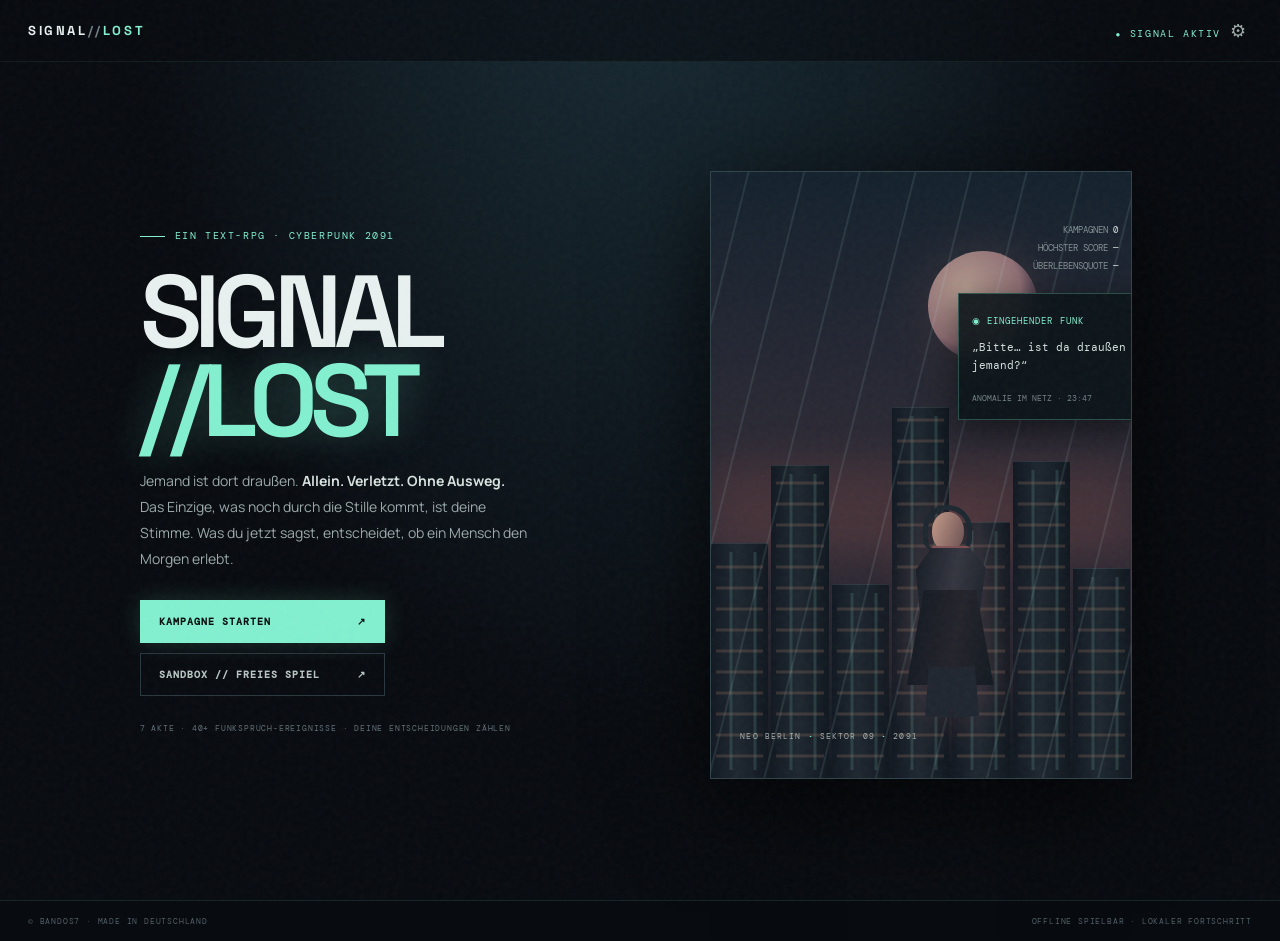
==== commit 901a9236: "Save source and v2 conversation for issue #11 Run: 42595099380 Generation: 42595099380-1794217940005" ====
--- a/index.html
+++ b/index.html
@@ -1,2804 +1,73 @@
-<!DOCTYPE html>
-<html lang="de">
-<head>
-<meta charset="UTF-8">
-<meta name="viewport" content="width=device-width, initial-scale=1.0, maximum-scale=1.0, user-scalable=no, viewport-fit=cover">
-<meta name="theme-color" content="#050805">
-<link rel="icon" href="data:image/svg+xml,%3Csvg xmlns='http://www.w3.org/2000/svg' viewBox='0 0 16 16'%3E%3Crect width='16' height='16' fill='%23050805'/%3E%3Ccircle cx='8' cy='8' r='4' fill='%239dff3a'/%3E%3C/svg%3E">
-<title>WUMMI — Zombie Pinball · BANDOS7</title>
-<style>
-  *{margin:0;padding:0;box-sizing:border-box;-webkit-tap-highlight-color:transparent;user-select:none;-webkit-user-select:none;}
-  html,body{
-    width:100%;height:100%;overflow:hidden;background:#000;
-    display:flex;align-items:center;justify-content:center;
-    font-family:system-ui,-apple-system,BlinkMacSystemFont,"Segoe UI",Roboto,Arial,sans-serif;
-    touch-action:none;
-  }
-  canvas{
-    display:block;background:#050805;touch-action:none;
-    width:min(100vw, 56.25vh);
-    height:min(177.7778vw, 100vh);
-    box-shadow:0 0 80px rgba(90,160,40,0.12), 0 0 200px rgba(0,0,0,0.9);
-  }
-  noscript{color:#9dff3a;font-family:monospace;padding:20px;text-align:center;}
-</style>
-</head>
-<body>
-<canvas id="c" aria-label="WUMMI Zombie Pinball"></canvas>
-<noscript>Dieses Spiel benötigt JavaScript.</noscript>
-<script>
-(function(){
-  'use strict';
-  // ============================================================
-  //  WUMMI — ZOMBIE PINBALL
-  //  Entwickler: BANDOS7 · Made in Deutschland
-  // ============================================================
-
-  const canvas = document.getElementById('c');
-  const ctx = canvas.getContext('2d', { alpha: false });
-  const W = 375, H = 667;
-  const DPR = Math.min(2, window.devicePixelRatio || 1);
-  canvas.width = Math.round(W * DPR);
-  canvas.height = Math.round(H * DPR);
-
-  const TAU = Math.PI * 2;
-  const clamp = (v,a,b)=> v<a?a:(v>b?b:v);
-  const lerp = (a,b,t)=> a+(b-a)*t;
-  const rand = (a,b)=> a + Math.random()*(b-a);
-  const randi = (a,b)=> Math.floor(rand(a,b+1));
-  const dist = (x1,y1,x2,y2)=> Math.hypot(x2-x1,y2-y1);
-  const fmt = n => Math.round(n).toLocaleString('de-DE');
-
-  function roundRect(g,x,y,w,h,r){
-    r = Math.min(r, w/2, h/2);
-    g.beginPath();
-    g.moveTo(x+r,y);
-    g.arcTo(x+w,y,x+w,y+h,r);
-    g.arcTo(x+w,y+h,x,y+h,r);
-    g.arcTo(x,y+h,x,y,r);
-    g.arcTo(x,y,x+w,y,r);
-    g.closePath();
-  }
-  function cutRect(g,x,y,w,h,c){
-    g.beginPath();
-    g.moveTo(x+c,y);
-    g.lineTo(x+w-c,y);
-    g.lineTo(x+w,y+c);
-    g.lineTo(x+w,y+h-c);
-    g.lineTo(x+w-c,y+h);
-    g.lineTo(x+c,y+h);
-    g.lineTo(x,y+h-c);
-    g.lineTo(x,y+c);
-    g.closePath();
-  }
-  function makeCache(w,h,drawFn){
-    const sc = 2;
-    const c = document.createElement('canvas');
-    c.width = Math.ceil(w*sc); c.height = Math.ceil(h*sc);
-    const g = c.getContext('2d');
-    g.scale(sc,sc);
-    drawFn(g);
-    return c;
-  }
-  function spaced(g,text,x,y,sp,align){
-    const chars = [...text];
-    let total = 0;
-    for(const ch of chars) total += g.measureText(ch).width;
-    total += sp * Math.max(0, chars.length-1);
-    let cx = align==='center' ? x-total/2 : align==='right' ? x-total : x;
-    g.textAlign = 'left';
-    for(const ch of chars){
-      g.fillText(ch,cx,y);
-      cx += g.measureText(ch).width + sp;
-    }
-    return total;
-  }
-
-  // ---------- Speicher ----------
-  const store = {
-    get(k,d){ try{ const v = localStorage.getItem(k); return v===null?d:JSON.parse(v); }catch(e){ return d; } },
-    set(k,v){ try{ localStorage.setItem(k,JSON.stringify(v)); }catch(e){} }
-  };
-  const SCORE_KEY = 'wummi.scores.v1';
-  const DIFF_KEY  = 'wummi.diff.v1';
-  const MUTE_KEY  = 'wummi.muted.v1';
-
-  const DIFFS = {
-    rek:     { key:'rek',     name:'REKRUT',  lives:5, ballR:10,  gravity:0.23, zSpeed:0.55, bumperCount:5, zombieCount:3, flipperPower:11,   mult:1.0, desc:'LEICHTE HORDE · GROSSE KUGEL' },
-    agent:   { key:'agent',   name:'AGENT',   lives:3, ballR:8.5, gravity:0.26, zSpeed:0.80, bumperCount:7, zombieCount:4, flipperPower:12.5, mult:1.5, desc:'AUSGEWOGEN · STANDARD-PROTOKOLL' },
-    veteran: { key:'veteran', name:'VETERAN', lives:2, ballR:7,   gravity:0.30, zSpeed:1.10, bumperCount:9, zombieCount:6, flipperPower:14,   mult:2.0, desc:'SCHNELLE HORDE · 2× PUNKTE' }
-  };
-  const G = {
-    state:'menu', diff:store.get(DIFF_KEY,'agent'), t:0,
-    score:0, wave:1, lives:3, best:0, rank:0,
-    serving:true, charging:false, charge:0, chargeStart:0, serveAt:0,
-    muted:store.get(MUTE_KEY,false),
-    shake:0, slowUntil:0, combo:0, comboT:0,
-    look:0, barkUntil:0, toast:'', toastUntil:0,
-    banner:'', bannerSub:'', bannerUntil:0,
-    respawnAt:0, glitch:0, saveUntil:0, damageFlash:0
-  };
-  if(!DIFFS[G.diff]) G.diff='agent';
-  const cfg = ()=> DIFFS[G.diff];
-
-  // ---------- Audio ----------
-  let AC = null, master = null, ambientGain = null, NOISE = null;
-  function ensureAudio(){
-    if(AC){ if(AC.state==='suspended') AC.resume(); return; }
-    try{
-      const Ctor = window.AudioContext || window.webkitAudioContext;
-      if(!Ctor) return;
-      AC = new Ctor();
-      master = AC.createGain();
-      master.gain.value = G.muted ? 0 : 0.85;
-      master.connect(AC.destination);
-      startAmbient();
-    }catch(e){ AC = null; }
-  }
-  function noiseBuf(){
-    if(NOISE) return NOISE;
-    const len = AC.sampleRate * 2;
-    NOISE = AC.createBuffer(1, len, AC.sampleRate);
-    const d = NOISE.getChannelData(0);
-    for(let i=0;i<len;i++) d[i] = Math.random()*2-1;
-    return NOISE;
-  }
-  function burst(dur,vol,freq,type){
-    if(!AC) return;
-    const t = AC.currentTime;
-    const src = AC.createBufferSource();
-    src.buffer = noiseBuf();
-    src.loop = true;
-    const f = AC.createBiquadFilter();
-    f.type = type || 'lowpass';
-    f.frequency.value = freq || 700;
-    f.Q.value = 1;
-    const g = AC.createGain();
-    g.gain.setValueAtTime(vol, t);
-    g.gain.exponentialRampToValueAtTime(0.001, t+dur);
-    src.connect(f); f.connect(g); g.connect(master);
-    src.start(t); src.stop(t+dur);
-  }
-  function beep(freq,dur,type,vol,slide){
-    if(!AC) return;
-    const t = AC.currentTime;
-    const o = AC.createOscillator();
-    const g = AC.createGain();
-    o.type = type || 'square';
-    o.frequency.setValueAtTime(freq,t);
-    if(slide) o.frequency.exponentialRampToValueAtTime(Math.max(20,slide), t+dur);
-    g.gain.setValueAtTime(vol||0.12,t);
-    g.gain.exponentialRampToValueAtTime(0.001,t+dur);
-    o.connect(g); g.connect(master);
-    o.start(t); o.stop(t+dur);
-  }
-  function startAmbient(){
-    if(!AC) return;
-    const g = AC.createGain(); g.gain.value = 0.05; g.connect(master);
-    const lp = AC.createBiquadFilter(); lp.type='lowpass'; lp.frequency.value=120;
-    const o1 = AC.createOscillator(); o1.type='sine'; o1.frequency.value=47;
-    const o2 = AC.createOscillator(); o2.type='sawtooth'; o2.frequency.value=54.5;
-    o1.connect(lp); o2.connect(lp); lp.connect(g);
-    o1.start(); o2.start();
-    const lfo = AC.createOscillator(); lfo.frequency.value = 0.06;
-    const lg = AC.createGain(); lg.gain.value = 0.02;
-    lfo.connect(lg); lg.connect(g.gain); lfo.start();
-    const src = AC.createBufferSource(); src.buffer = noiseBuf(); src.loop = true;
-    const bp = AC.createBiquadFilter(); bp.type='bandpass'; bp.frequency.value=260; bp.Q.value=0.5;
-    const wg = AC.createGain(); wg.gain.value=0.018;
-    src.connect(bp); bp.connect(wg); wg.connect(master); src.start();
-    ambientGain = g;
-  }
-  const SFX = {
-    click(){ beep(420,0.06,'square',0.10,300); },
-    launch(){ burst(0.28,0.20,1200,'lowpass'); beep(90,0.32,'sawtooth',0.12,320); },
-    bump(){ beep(660,0.07,'square',0.10,440); burst(0.08,0.10,1600,'highpass'); },
-    hit(){ burst(0.09,0.14,600,'lowpass'); beep(150,0.07,'sawtooth',0.08,90); },
-    kill(){ burst(0.35,0.20,500,'lowpass'); beep(70,0.28,'sawtooth',0.13,35); },
-    pickup(){ beep(620,0.09,'sine',0.13); setTimeout(()=>beep(880,0.10,'sine',0.13),80); setTimeout(()=>beep(1240,0.16,'sine',0.12),160); },
-    drain(){ beep(300,0.45,'sawtooth',0.11,55); burst(0.5,0.10,300,'lowpass'); },
-    wave(){ beep(440,0.16,'square',0.11); setTimeout(()=>beep(330,0.16,'square',0.11),150); setTimeout(()=>beep(550,0.32,'square',0.12),300); },
-    over(){ beep(160,0.9,'sawtooth',0.14,40); setTimeout(()=>beep(90,1.4,'sine',0.12,30),200); },
-    bark(){ beep(240,0.08,'square',0.14,160); setTimeout(()=>beep(190,0.12,'square',0.12,110),90); },
-    flipper(){ beep(220,0.035,'square',0.05,180); }
-  };
-  function toggleMute(){
-    G.muted = !G.muted;
-    store.set(MUTE_KEY,G.muted);
-    if(master) master.gain.value = G.muted ? 0 : 0.85;
-  }
-  // ---------- Eingabe ----------
-  const pointers = new Map();
-  function getPos(e){
-    const r = canvas.getBoundingClientRect();
-    return { x:(e.clientX-r.left)*(W/r.width), y:(e.clientY-r.top)*(H/r.height) };
-  }
-  canvas.addEventListener('pointerdown', e=>{
-    if(e.pointerType==='mouse' && e.button!==0) return;
-    e.preventDefault();
-    ensureAudio();
-    const p = getPos(e);
-    pointers.set(e.pointerId, p);
-    handleDown(p.x,p.y,e.pointerId);
-  });
-  canvas.addEventListener('pointermove', e=>{
-    const p = getPos(e);
-    if(pointers.has(e.pointerId)) pointers.set(e.pointerId,p);
-    G.look = clamp((p.x-W/2)/120,-1,1);
-  });
-  function releasePointer(e){
-    const p = pointers.get(e.pointerId);
-    if(!p) return;
-    pointers.delete(e.pointerId);
-    handleUp(p.x,p.y,e.pointerId);
-  }
-  canvas.addEventListener('pointerup', e=>{ e.preventDefault(); releasePointer(e); });
-  canvas.addEventListener('pointercancel', e=>{ releasePointer(e); });
-  window.addEventListener('pointerup', e=>{ if(pointers.has(e.pointerId)) releasePointer(e); });
-  canvas.addEventListener('contextmenu', e=>e.preventDefault());
-
-  // ---------- Menü-Hintergrund (animiertes Containment-Labor) ----------
-  let menuBgCache=null, playBgCache=null, titleCache=null, scanPattern=null;
-  let menuDust=[];
-  function initDust(){
-    menuDust=[];
-    for(let i=0;i<28;i++){
-      menuDust.push({x:rand(0,W),y:rand(60,H-80),s:rand(0.6,2.2),v:rand(2,9),p:rand(0,TAU)});
-    }
-  }
-  function drawDust(){
-    ctx.save();
-    for(const d of menuDust){
-      const y = d.y - ((G.t*d.v)%620);
-      const yy = y < 40 ? y+620 : y;
-      const a = 0.10 + 0.10*Math.sin(G.t*2+d.p);
-      ctx.fillStyle = `rgba(180,220,140,${a.toFixed(3)})`;
-      ctx.beginPath();
-      ctx.arc(d.x + Math.sin(G.t*0.7+d.p)*6, yy, d.s, 0, TAU);
-      ctx.fill();
-    }
-    ctx.restore();
-  }
-
-  function buildMenuBg(g){
-    const bg = g.createLinearGradient(0,0,0,H);
-    bg.addColorStop(0,'#0a120a');
-    bg.addColorStop(0.45,'#0c140b');
-    bg.addColorStop(1,'#040604');
-    g.fillStyle = bg; g.fillRect(0,0,W,H);
-
-    // Rückwand-Paneele
-    g.strokeStyle='rgba(120,160,100,0.07)';
-    g.lineWidth=1;
-    for(let y=70;y<360;y+=56){
-      g.beginPath(); g.moveTo(0,y); g.lineTo(W,y); g.stroke();
-    }
-    for(let x=0;x<W;x+=75){
-      g.beginPath(); g.moveTo(x,60); g.lineTo(x,360); g.stroke();
-    }
-    // Nieten
-    g.fillStyle='rgba(150,190,120,0.10)';
-    for(let x=18;x<W;x+=75){
-      for(let y=80;y<360;y+=56){
-        g.beginPath(); g.arc(x,y,1.6,0,TAU); g.fill();
-      }
-    }
-
-    // Deckenrohre
-    g.strokeStyle='#1a2418'; g.lineWidth=9; g.lineCap='round';
-    g.beginPath(); g.moveTo(-10,42); g.lineTo(W+10,42); g.stroke();
-    g.strokeStyle='rgba(150,200,120,0.14)'; g.lineWidth=1.5;
-    g.beginPath(); g.moveTo(-10,38); g.lineTo(W+10,38); g.stroke();
-    for(let x=40;x<W;x+=90){
-      g.fillStyle='#233020'; g.fillRect(x,36,10,12);
-      g.fillStyle='rgba(160,210,130,0.18)'; g.fillRect(x+2,38,2,8);
-    }
-    // Seitenkabel
-    g.strokeStyle='#162014'; g.lineWidth=6;
-    g.beginPath(); g.moveTo(9,60); g.bezierCurveTo(2,180,18,300,8,420); g.stroke();
-    g.beginPath(); g.moveTo(W-9,60); g.bezierCurveTo(W-2,180,W-18,300,W-8,420); g.stroke();
-
-    // Kratzspuren
-    g.save();
-    g.strokeStyle='rgba(120,18,18,0.22)';g.lineWidth=2;g.lineCap='round';
-    for(let i=0;i<3;i++){
-      g.beginPath();
-      g.moveTo(46+i*7,258);
-      g.quadraticCurveTo(58+i*7,232,64+i*7,204);
-      g.stroke();
-    }
-    for(let i=0;i<3;i++){
-      g.beginPath();
-      g.moveTo(W-58-i*7,262);
-      g.quadraticCurveTo(W-70-i*7,236,W-76-i*7,208);
-      g.stroke();
-    }
-    g.restore();
-
-    // Warnschild hinten
-    g.save();
-    g.globalAlpha=0.10;
-    g.translate(W/2,330);
-    g.strokeStyle='#b8e06a'; g.lineWidth=2;
-    g.beginPath(); g.arc(0,0,28,0,TAU); g.stroke();
-    for(let i=0;i<3;i++){
-      const a=i*TAU/3 - Math.PI/2;
-      g.beginPath(); g.arc(Math.cos(a)*14,Math.sin(a)*14,9,0,TAU); g.stroke();
-    }
-    g.font='700 8px "Courier New",monospace'; g.textAlign='center';
-    g.fillStyle='#b8e06a'; g.fillText('BIO-GEFAHR',0,48);
-    g.restore();
-
-    // Blutige Handabdrücke an der Rückwand
-    g.save();
-    g.globalAlpha=0.17;
-    for(const hp of [[137,408,-0.35],[241,431,0.4]]){
-      g.save();
-      g.translate(hp[0],hp[1]);
-      g.rotate(hp[2]);
-      g.fillStyle='#8a1414';
-      g.beginPath();g.ellipse(0,0,6,8,0,0,TAU);g.fill();
-      for(let f=0;f<4;f++){
-        g.beginPath();g.ellipse(-7.5+f*5,-9-((f===1||f===2)?1.5:0),2,5.5,-0.1+f*0.07,0,TAU);g.fill();
-      }
-      g.fillStyle='rgba(120,10,10,0.5)';
-      g.fillRect(-1,7,2,14);
-      g.restore();
-    }
-    g.restore();
-
-    // Boden mit Perspektive
-    g.save();
-    const vy=470;
-    const fg = g.createLinearGradient(0,vy,0,H);
-    fg.addColorStop(0,'rgba(30,46,26,0)');
-    fg.addColorStop(1,'rgba(26,40,22,0.55)');
-    g.fillStyle=fg; g.fillRect(0,vy,W,H-vy);
-    g.strokeStyle='rgba(140,190,100,0.10)'; g.lineWidth=1;
-    for(let i=-7;i<=7;i++){
-      g.beginPath(); g.moveTo(W/2+i*8,vy); g.lineTo(W/2+i*90,H+40); g.stroke();
-    }
-    for(let i=1;i<=7;i++){
-      const t=i/7, y=vy+Math.pow(t,1.9)*(H-vy);
-      g.beginPath(); g.moveTo(0,y); g.lineTo(W,y); g.stroke();
-    }
-    g.restore();
-
-    // Vignette
-    const vg = g.createRadialGradient(W/2,H/2,120,W/2,H/2,430);
-    vg.addColorStop(0,'rgba(0,0,0,0)');
-    vg.addColorStop(0.75,'rgba(0,0,0,0.35)');
-    vg.addColorStop(1,'rgba(0,0,0,0.85)');
-    g.fillStyle=vg; g.fillRect(0,0,W,H);
-  }
-
-  function drawBeacon(){
-    const t=G.t;
-    const bx=W-46, by=94;
-    const pulse=0.5+0.5*Math.sin(t*2.1);
-    const rg=ctx.createRadialGradient(bx,by,2,bx,by,80);
-    rg.addColorStop(0,`rgba(255,50,40,${0.16+0.12*pulse})`);
-    rg.addColorStop(1,'rgba(255,0,0,0)');
-    ctx.fillStyle=rg;
-    ctx.beginPath(); ctx.arc(bx,by,80,0,TAU); ctx.fill();
-    ctx.fillStyle=`rgba(255,70,50,${0.55+0.4*pulse})`;
-    ctx.beginPath(); ctx.arc(bx,by,3.4,0,TAU); ctx.fill();
-    // rotierender Lichtkegel
-    ctx.save();
-    ctx.translate(bx,by);
-    ctx.rotate(t*0.55);
-    ctx.globalAlpha=0.045;
-    ctx.fillStyle='#ff3020';
-    ctx.beginPath(); ctx.moveTo(0,0); ctx.lineTo(120,-40); ctx.lineTo(120,24); ctx.closePath(); ctx.fill();
-    ctx.restore();
-  }
-
-  function drawLampFlicker(){
-    const t=G.t;
-    const base=0.72 + Math.sin(t*9.1)*0.02;
-    let a=base;
-    if(Math.sin(t*13.7)>0.985 || Math.sin(t*3.3+1.7)>0.997) a*=0.25;
-    const x=W/2, y=66;
-    const lg=ctx.createRadialGradient(x,y,2,x,y,150);
-    lg.addColorStop(0,`rgba(200,255,170,${0.10*a})`);
-    lg.addColorStop(1,'rgba(200,255,170,0)');
-    ctx.fillStyle=lg;
-    ctx.beginPath(); ctx.arc(x,y,150,0,TAU); ctx.fill();
-    ctx.fillStyle=`rgba(225,255,195,${0.5*a})`;
-    ctx.fillRect(x-46,y-2,92,2);
-  }
-
-  function drawFog(){
-    ctx.save();
-    for(let i=0;i<3;i++){
-      const x = (G.t*(7+i*4) + i*170) % (W+240) - 120;
-      const y = 350 + i*85 + Math.sin(G.t*0.5+i)*16;
-      const rg=ctx.createRadialGradient(x,y,10,x,y,120);
-      rg.addColorStop(0,'rgba(120,160,100,0.055)');
-      rg.addColorStop(1,'rgba(120,160,100,0)');
-      ctx.fillStyle=rg;
-      ctx.beginPath(); ctx.ellipse(x,y,130,54,0,0,TAU); ctx.fill();
-    }
-    ctx.restore();
-  }
-
-  function drawScanlines(){
-    if(!scanPattern){
-      const c=document.createElement('canvas'); c.width=2; c.height=3;
-      const g=c.getContext('2d');
-      g.fillStyle='rgba(0,0,0,0.16)'; g.fillRect(0,0,2,1);
-      scanPattern=ctx.createPattern(c,'repeat');
-    }
-    ctx.save();
-    ctx.globalAlpha=0.55;
-    ctx.fillStyle=scanPattern;
-    ctx.fillRect(0,0,W,H);
-    ctx.restore();
-  }
-
-  function drawMenuBackground(){
-    if(menuBgCache) ctx.drawImage(menuBgCache,0,0,W,H);
-    else { ctx.fillStyle='#080d07'; ctx.fillRect(0,0,W,H); }
-
-    drawBeacon();
-    drawLampFlicker();
-    drawFog();
-
-    // linke & rechte Containment-Röhre
-    drawTank(24,352,74,172,0);
-    drawTank(277,352,74,172,1);
-
-    // Podest
-    const py=584;
-    ctx.save();
-    const pg=ctx.createRadialGradient(W/2,py,8,W/2,py,140);
-    pg.addColorStop(0,'rgba(130,200,90,0.16)');
-    pg.addColorStop(1,'rgba(0,0,0,0)');
-    ctx.fillStyle=pg;
-    ctx.beginPath(); ctx.ellipse(W/2,py,150,34,0,0,TAU); ctx.fill();
-    ctx.fillStyle='#101a0e';
-    ctx.beginPath(); ctx.ellipse(W/2,py,116,23,0,0,TAU); ctx.fill();
-    ctx.strokeStyle='rgba(160,220,110,0.40)'; ctx.lineWidth=1.4;
-    ctx.beginPath(); ctx.ellipse(W/2,py,116,23,0,0,TAU); ctx.stroke();
-    ctx.setLineDash([5,7]);
-    ctx.strokeStyle='rgba(160,220,110,0.22)';
-    ctx.beginPath(); ctx.ellipse(W/2,py,98,18,0,0,TAU); ctx.stroke();
-    ctx.setLineDash([]);
-    ctx.restore();
-
-    // WUMMI
-    if(G.state==='menu' || G.state==='difficulty' || G.state==='ranking'){
-      drawWummi(W/2, py-46, 1.18, G.t, { look:G.look, bark: performance.now()<G.barkUntil, menu:true });
-    }
-
-    drawDust();
-    drawScanlines();
-  }
-  // ---------- WUMMI (Dackel) ----------
-  function drawWummi(cx,cy,s,t,opt){
-    opt=opt||{};
-    const running=!!opt.running;
-    const menu=!!opt.menu;
-    const bark=!!opt.bark;
-    const look=clamp(opt.look||0,-1,1);
-    const facing=(opt.facing||1)>=0?1:-1;
-    const bob=running?Math.abs(Math.sin(t*10))*2:Math.sin(t*1.8)*0.7;
-    const hop=bark?Math.abs(Math.sin(performance.now()/110))*5:0;
-    const blink=menu && (Math.sin(t*1.3+2.2)>0.995);
-
-    ctx.save();
-    ctx.translate(cx,cy-bob-hop);
-    // Schatten
-    ctx.save();
-    ctx.globalAlpha=0.35;
-    ctx.fillStyle='#000';
-    ctx.beginPath();ctx.ellipse(0,38*s,52*s,7*s,0,0,TAU);ctx.fill();
-    ctx.restore();
-
-    ctx.scale(facing*s,s);
-
-    // Schwanz
-    const wag=Math.sin(t*(running?13:2.3))*(running?0.55:0.4);
-    ctx.strokeStyle='#5c3a1e';ctx.lineWidth=8;ctx.lineCap='round';
-    ctx.beginPath();ctx.moveTo(-52,-5);
-    ctx.quadraticCurveTo(-74,-16-wag*8,-88,-2-wag*16);
-    ctx.stroke();
-    ctx.strokeStyle='#7a4f28';ctx.lineWidth=5;
-    ctx.beginPath();ctx.moveTo(-52,-5);
-    ctx.quadraticCurveTo(-74,-16-wag*8,-88,-2-wag*16);
-    ctx.stroke();
-    ctx.fillStyle='#3a2210';
-    ctx.beginPath();ctx.arc(-89,-2-wag*16,3.4,0,TAU);ctx.fill();
-
-    // Hinterbeine
-    drawLeg(-42, running?Math.sin(t*10):0, '#4a2d15', -0.15);
-    drawLeg(-25, running?Math.sin(t*10+Math.PI):0, '#5e3a1c', 0.1);
-
-    // Körper
-    const body=ctx.createLinearGradient(0,-18,0,20);
-    body.addColorStop(0,'#b07c43');
-    body.addColorStop(0.45,'#8e5d2d');
-    body.addColorStop(1,'#5f3a18');
-    ctx.fillStyle=body;
-    roundRect(ctx,-58,-17,112,35,17);ctx.fill();
-    // Bauch
-    ctx.fillStyle='rgba(214,175,124,0.28)';
-    roundRect(ctx,-50,3,96,13,7);ctx.fill();
-    // Fellstriche
-    ctx.strokeStyle='rgba(60,34,14,0.35)';ctx.lineWidth=1;
-    for(let i=0;i<5;i++){
-      ctx.beginPath();
-      ctx.moveTo(-40+i*18,-12+((i%2)*3));
-      ctx.quadraticCurveTo(-34+i*18,-6,-40+i*18,2);
-      ctx.stroke();
-    }
-
-    // Vorderbeine
-    drawLeg(24, running?Math.sin(t*10+Math.PI):0, '#6e451f', 0.1);
-    drawLeg(41, running?Math.sin(t*10):0, '#7a4f28', -0.15);
-
-    // Taktikweste
-    const vest=ctx.createLinearGradient(0,-18,0,16);
-    vest.addColorStop(0,'#2c3327');
-    vest.addColorStop(0.5,'#191f16');
-    vest.addColorStop(1,'#0e120c');
-    ctx.fillStyle=vest;
-    ctx.beginPath();
-    ctx.moveTo(-46,-16);
-    ctx.lineTo(32,-16);
-    ctx.quadraticCurveTo(38,-9,38,2);
-    ctx.quadraticCurveTo(38,12,30,14);
-    ctx.lineTo(-44,15);
-    ctx.quadraticCurveTo(-50,9,-50,0);
-    ctx.quadraticCurveTo(-50,-9,-46,-16);
-    ctx.closePath();ctx.fill();
-    // Riemen
-    ctx.strokeStyle='#3c4634';ctx.lineWidth=2;
-    ctx.beginPath();ctx.moveTo(-44,-15);ctx.lineTo(-40,14);ctx.stroke();
-    ctx.beginPath();ctx.moveTo(28,-15);ctx.lineTo(31,14);ctx.stroke();
-    // Taschen
-    ctx.fillStyle='#232b1e';
-    roundRect(ctx,-32,0,17,13,3);ctx.fill();
-    roundRect(ctx,2,1,15,11,3);ctx.fill();
-    ctx.strokeStyle='#4a563e';ctx.lineWidth=1;
-    roundRect(ctx,-32,0,17,13,3);ctx.stroke();
-    roundRect(ctx,2,1,15,11,3);ctx.stroke();
-    // Oranges Einsatzgerät
-    const pulse=0.72+0.28*Math.sin(t*3.2);
-    ctx.save();
-    ctx.translate(18,-4);
-    ctx.shadowColor='rgba(255,140,30,'+(0.8*pulse)+')';
-    ctx.shadowBlur=10;
-    ctx.fillStyle='#ff8a1e';
-    ctx.beginPath();ctx.arc(0,0,5.4,0,TAU);ctx.fill();
-    ctx.shadowBlur=0;
-    ctx.fillStyle='rgba(255,230,170,'+pulse+')';
-    ctx.beginPath();ctx.arc(-1.5,-1.5,2.2,0,TAU);ctx.fill();
-    ctx.strokeStyle='#4a3010';ctx.lineWidth=1.4;
-    ctx.beginPath();ctx.arc(0,0,6.8,0,TAU);ctx.stroke();
-    ctx.restore();
-    // LED
-    if(Math.sin(t*4)>0){
-      ctx.fillStyle='#9dff3a';
-      ctx.beginPath();ctx.arc(-38,-8,1.8,0,TAU);ctx.fill();
-    }
-    // Antenne
-    ctx.strokeStyle='#3a4232';ctx.lineWidth=1.6;
-    ctx.beginPath();ctx.moveTo(30,-15);ctx.lineTo(36,-33);ctx.stroke();
-    if(Math.sin(t*3+1)>0.4){
-      ctx.fillStyle='#ff3020';
-      ctx.beginPath();ctx.arc(36,-34,2,0,TAU);ctx.fill();
-    }
-    // Westen-Schrift
-    ctx.font='700 4px "Courier New",monospace';
-    ctx.fillStyle='rgba(160,220,110,0.7)';
-    ctx.textAlign='center';ctx.textBaseline='middle';
-    ctx.fillText('WUMMI',-23,6.5);
-
-    // Halsband
-    ctx.strokeStyle='#7d1414';ctx.lineWidth=4;
-    ctx.beginPath();ctx.arc(44,-2,13,-1.2,1.2);ctx.stroke();
-
-    // Kopf
-    ctx.save();
-    ctx.translate(58+look*2,-14);
-    ctx.rotate(-look*0.03);
-    // Ohr
-    const earSwing=Math.sin(t*1.4)*0.06;
-    ctx.save();
-    ctx.rotate(-0.25+earSwing);
-    ctx.fillStyle='#5c3a1e';
-    ctx.beginPath();
-    ctx.moveTo(-8,-14);
-    ctx.quadraticCurveTo(-18,-4,-12,14);
-    ctx.quadraticCurveTo(-4,18,0,8);
-    ctx.quadraticCurveTo(4,-2,-8,-14);
-    ctx.closePath();ctx.fill();
-    ctx.fillStyle='rgba(140,90,50,0.4)';
-    ctx.beginPath();ctx.ellipse(-7,2,4,9,0.1,0,TAU);ctx.fill();
-    ctx.restore();
-    // Kopfkugel
-    const headG=ctx.createRadialGradient(-4,-6,2,0,0,24);
-    headG.addColorStop(0,'#b98349');
-    headG.addColorStop(1,'#7a4c22');
-    ctx.fillStyle=headG;
-    ctx.beginPath();ctx.arc(0,0,19,0,TAU);ctx.fill();
-    // Schnauze
-    ctx.fillStyle='#c99a62';
-    ctx.beginPath();ctx.ellipse(17,5,16,9.5,0.12,0,TAU);ctx.fill();
-    // Nase
-    ctx.fillStyle='#12100c';
-    ctx.beginPath();ctx.ellipse(30,3,4,3.4,0.2,0,TAU);ctx.fill();
-    ctx.fillStyle='rgba(255,255,255,0.25)';
-    ctx.beginPath();ctx.arc(29,2,1.1,0,TAU);ctx.fill();
-    // Mund
-    ctx.strokeStyle='#3a2010';ctx.lineWidth=1.5;
-    if(bark){
-      ctx.fillStyle='#2a0d0d';
-      ctx.beginPath();ctx.ellipse(21,10,6,4.5,0.15,0,TAU);ctx.fill();
-      ctx.fillStyle='#d9506a';
-      ctx.beginPath();ctx.ellipse(21,12,3.4,2.6,0.1,0,TAU);ctx.fill();
-    } else {
-      ctx.beginPath();ctx.moveTo(16,9);ctx.quadraticCurveTo(22,12,27,8);ctx.stroke();
-    }
-    // Auge
-    if(blink){
-      ctx.strokeStyle='#1a1008';ctx.lineWidth=2;
-      ctx.beginPath();ctx.moveTo(2,-6);ctx.lineTo(10,-6);ctx.stroke();
-    } else {
-      ctx.fillStyle='#fff6e6';
-      ctx.beginPath();ctx.ellipse(6,-6,4.4,4.8,0,0,TAU);ctx.fill();
-      ctx.fillStyle='#ff9a2e';
-      ctx.beginPath();ctx.arc(6+look*1.6,-5.6,3.1,0,TAU);ctx.fill();
-      ctx.fillStyle='#1a0e06';
-      ctx.beginPath();ctx.arc(6+look*2.2,-5.6,1.5,0,TAU);ctx.fill();
-      ctx.fillStyle='rgba(255,255,255,0.8)';
-      ctx.beginPath();ctx.arc(4.8,-7.2,1,0,TAU);ctx.fill();
-    }
-    // Augenbraue
-    ctx.strokeStyle='#4a2c12';ctx.lineWidth=1.6;
-    ctx.beginPath();ctx.moveTo(1,-12);ctx.quadraticCurveTo(7,-14,12,-11);ctx.stroke();
-    // Fellstriche Kopf
-    ctx.strokeStyle='rgba(90,55,25,0.4)';ctx.lineWidth=1;
-    ctx.beginPath();ctx.moveTo(-8,-12);ctx.lineTo(-11,-4);ctx.stroke();
-    ctx.beginPath();ctx.moveTo(-12,-8);ctx.lineTo(-14,0);ctx.stroke();
-    ctx.restore();
-
-    // Narbe auf der Schnauze
-    ctx.strokeStyle='rgba(80,40,20,0.55)';ctx.lineWidth=1;
-    ctx.beginPath();ctx.moveTo(58,-6);ctx.lineTo(67,2);ctx.stroke();
-    ctx.beginPath();ctx.moveTo(61,-9);ctx.lineTo(64,-4);ctx.stroke();
-    // Dog Tag am Halsband
-    ctx.strokeStyle='rgba(190,200,180,0.65)';ctx.lineWidth=1;
-    ctx.beginPath();ctx.moveTo(47,6);ctx.lineTo(50,17);ctx.stroke();
-    ctx.fillStyle='#b8c2a8';
-    roundRect(ctx,45.5,16,9,11,2);ctx.fill();
-    ctx.fillStyle='#3a4a2e';
-    ctx.font='700 4px "Courier New",monospace';
-    ctx.textAlign='center';ctx.textBaseline='middle';
-    ctx.fillText('W7',50,21.5);
-    // grünes Rim-Light
-    ctx.strokeStyle='rgba(170,255,110,0.22)';ctx.lineWidth=1.4;
-    ctx.beginPath();ctx.moveTo(-46,-17);ctx.quadraticCurveTo(0,-22,38,-13);ctx.stroke();
-
-    ctx.restore();
-  }
-  function drawLeg(x,swing,color,tilt){
-    ctx.save();
-    ctx.translate(x,11);
-    ctx.rotate(swing*0.6+(tilt||0));
-    ctx.fillStyle=color;
-    roundRect(ctx,-4,0,8,23,4);ctx.fill();
-    ctx.fillStyle='#2e1a0c';
-    roundRect(ctx,-5.5,20,11,6,3);ctx.fill();
-    ctx.restore();
-  }
-
-  // ---------- Zombie im Tank ----------
-  function drawTankZombie(cx,cy,r,seed){
-    const t=G.t;
-    const variant=Math.floor(seed*5)%2;
-    ctx.save();
-    ctx.translate(cx,cy);
-    const twitch=Math.sin(t*2.6+seed*3)>0.984?0.09*Math.sin(t*28):0;
-    ctx.rotate(Math.sin(t*0.4+seed*2)*0.05+twitch);
-    ctx.globalAlpha=0.97;
-    // Blutwolke im Wasser
-    ctx.fillStyle='rgba(120,8,16,0.11)';
-    ctx.beginPath();ctx.ellipse(r*0.25,r*0.4,r*1.2,r*0.55,0.25,0,TAU);ctx.fill();
-    ctx.fillStyle='rgba(120,8,16,0.07)';
-    ctx.beginPath();ctx.ellipse(-r*0.5,r*1.0,r*0.5,r*0.25,-0.3,0,TAU);ctx.fill();
-    // Beine (schlaff, leicht baumelnd)
-    ctx.lineCap='round';
-    const kick=Math.sin(t*1.5+seed*4)*2;
-    ctx.strokeStyle='#1f2917';ctx.lineWidth=r*0.24;
-    ctx.beginPath();ctx.moveTo(-r*0.28,r*0.68);ctx.quadraticCurveTo(-r*0.55,r*1.25,-r*0.42+kick,r*1.78);ctx.stroke();
-    ctx.strokeStyle='#27331c';
-    ctx.beginPath();ctx.moveTo(r*0.28,r*0.68);ctx.quadraticCurveTo(r*0.5,r*1.3,r*0.38-kick,r*1.82);ctx.stroke();
-    // Stiefel
-    ctx.fillStyle='#0c110a';
-    ctx.beginPath();ctx.ellipse(-r*0.42+kick,r*1.84,r*0.17,r*0.1,0.25,0,TAU);ctx.fill();
-    ctx.beginPath();ctx.ellipse(r*0.38-kick,r*1.88,r*0.17,r*0.1,-0.15,0,TAU);ctx.fill();
-    // Torso
-    const suit=ctx.createLinearGradient(0,-r*0.8,0,r*0.85);
-    suit.addColorStop(0,'#4f5f35');suit.addColorStop(0.5,'#31401f');suit.addColorStop(1,'#18200f');
-    ctx.fillStyle=suit;
-    ctx.beginPath();
-    ctx.moveTo(-r*0.5,-r*0.5);
-    ctx.quadraticCurveTo(-r*0.68,r*0.05,-r*0.5,r*0.72);
-    ctx.lineTo(0,r*0.84);
-    ctx.lineTo(r*0.5,r*0.72);
-    ctx.quadraticCurveTo(r*0.68,r*0.05,r*0.5,-r*0.5);
-    ctx.quadraticCurveTo(0,-r*0.76,-r*0.5,-r*0.5);
-    ctx.closePath();ctx.fill();
-    // Riss
-    ctx.fillStyle='rgba(80,10,14,0.9)';
-    ctx.beginPath();
-    ctx.moveTo(-r*0.36,-r*0.14);
-    ctx.lineTo(-r*0.06,r*0.05);
-    ctx.lineTo(-r*0.18,r*0.42);
-    ctx.lineTo(-r*0.44,r*0.08);
-    ctx.closePath();ctx.fill();
-    ctx.strokeStyle='rgba(205,180,145,0.4)';ctx.lineWidth=1;
-    for(let i=0;i<3;i++){ctx.beginPath();ctx.arc(-r*0.22,r*0.04,r*(0.06+i*0.05),-1.2,0.7);ctx.stroke();}
-    // Arme nach oben zum Glas
-    const sway=Math.sin(t*1.2+seed*3)*0.6;
-    ctx.strokeStyle='#3f4d2a';ctx.lineWidth=r*0.23;
-    ctx.beginPath();ctx.moveTo(-r*0.48,-r*0.36);
-    ctx.quadraticCurveTo(-r*0.95,-r*0.55,-r*1.22,-r*0.95+sway);ctx.stroke();
-    ctx.strokeStyle='#4a5932';
-    ctx.beginPath();ctx.moveTo(r*0.48,-r*0.36);
-    ctx.quadraticCurveTo(r*0.95,-r*0.55,r*1.2,-r*0.95-sway);ctx.stroke();
-    // Hände am Glas
-    ctx.fillStyle='#1a2311';
-    ctx.beginPath();ctx.arc(-r*1.24,-r*0.98+sway,r*0.16,0,TAU);ctx.fill();
-    ctx.beginPath();ctx.arc(r*1.22,-r*0.98-sway,r*0.16,0,TAU);ctx.fill();
-    // Finger
-    ctx.strokeStyle='rgba(195,205,175,0.55)';ctx.lineWidth=1;
-    for(let i=-1;i<=1;i++){
-      ctx.beginPath();ctx.moveTo(-r*1.24+i*2.8,-r*1.08+sway);ctx.lineTo(-r*1.3+i*2.8,-r*1.24+sway);ctx.stroke();
-      ctx.beginPath();ctx.moveTo(r*1.22+i*2.8,-r*1.08-sway);ctx.lineTo(r*1.28+i*2.8,-r*1.24-sway);ctx.stroke();
-    }
-    // Kopf / Kapuze
-    const hood=ctx.createRadialGradient(-r*0.1,-r*1.0,1,0,-r*0.92,r*0.5);
-    hood.addColorStop(0,'#5a6a3e');
-    hood.addColorStop(1,'#2d3a1f');
-    ctx.fillStyle=hood;
-    ctx.beginPath();ctx.arc(0,-r*0.92,r*0.47,0,TAU);ctx.fill();
-    // Gasmaske
-    ctx.fillStyle='#0a1007';
-    ctx.beginPath();ctx.arc(-r*0.17,-r*0.97,r*0.14,0,TAU);ctx.fill();
-    ctx.beginPath();ctx.arc(r*0.17,-r*0.97,r*0.14,0,TAU);ctx.fill();
-    ctx.strokeStyle='rgba(160,205,130,0.32)';ctx.lineWidth=1;
-    ctx.beginPath();ctx.arc(-r*0.17,-r*0.97,r*0.14,0,TAU);ctx.stroke();
-    ctx.beginPath();ctx.arc(r*0.17,-r*0.97,r*0.14,0,TAU);ctx.stroke();
-    // Ein Auge glüht
-    ctx.fillStyle='#d8ff9a';ctx.shadowColor='#a8ff60';ctx.shadowBlur=9;
-    ctx.beginPath();ctx.arc(-r*0.17,-r*0.97,r*0.06,0,TAU);ctx.fill();
-    ctx.shadowBlur=0;
-    if(variant===0){
-      ctx.fillStyle='rgba(216,255,160,0.55)';
-      ctx.beginPath();ctx.arc(r*0.17,-r*0.97,r*0.045,0,TAU);ctx.fill();
-    } else {
-      ctx.strokeStyle='rgba(210,235,185,0.4)';ctx.lineWidth=0.9;
-      ctx.beginPath();
-      ctx.moveTo(r*0.07,-r*1.08);ctx.lineTo(r*0.17,-r*0.97);ctx.lineTo(r*0.09,-r*0.85);
-      ctx.stroke();
-    }
-    // Filter
-    ctx.fillStyle='#131a0e';
-    roundRect(ctx,-r*0.12,-r*0.79,r*0.24,r*0.17,r*0.06);ctx.fill();
-    // Maul / Zähne
-    ctx.fillStyle='rgba(32,4,6,0.9)';
-    ctx.beginPath();ctx.ellipse(0,-r*0.68,r*0.15,r*0.08,0,0,TAU);ctx.fill();
-    ctx.fillStyle='rgba(215,205,175,0.8)';
-    for(let i=0;i<4;i++){
-      ctx.beginPath();
-      ctx.moveTo(-r*0.11+i*r*0.065,-r*0.73);
-      ctx.lineTo(-r*0.085+i*r*0.065,-r*0.65);
-      ctx.lineTo(-r*0.06+i*r*0.065,-r*0.73);
-      ctx.closePath();ctx.fill();
-    }
-    // Blut am Hals
-    ctx.fillStyle='rgba(115,8,14,0.7)';
-    ctx.fillRect(-r*0.02,-r*0.6,r*0.06,r*0.5);
-    ctx.beginPath();ctx.arc(r*0.01,-r*0.1,r*0.06,0,TAU);ctx.fill();
-    // grünes Gegenlicht
-    ctx.strokeStyle='rgba(170,230,110,0.18)';ctx.lineWidth=1.5;
-    ctx.beginPath();ctx.arc(0,-r*0.92,r*0.5,-2.6,0.4);ctx.stroke();
-    // Blutblasen
-    ctx.fillStyle='rgba(180,30,30,0.35)';
-    for(let i=0;i<3;i++){
-      const bp=(t*0.2+i*0.33+seed)%1;
-      ctx.beginPath();ctx.arc(r*0.2+Math.sin(t+i)*4,-r*0.2-bp*r*1.6,1.2+i*0.4,0,TAU);ctx.fill();
-    }
-    ctx.restore();
-  }
-
-  function drawTank(x,y,w,h,seed){
-    const t=G.t;
-    ctx.save();
-    // Glow
-    const gg=ctx.createRadialGradient(x+w/2,y+h/2,6,x+w/2,y+h/2,w*1.15);
-    gg.addColorStop(0,'rgba(130,210,80,0.16)');
-    gg.addColorStop(1,'rgba(0,0,0,0)');
-    ctx.fillStyle=gg;ctx.fillRect(x-18,y-18,w+36,h+36);
-    // Rahmen
-    ctx.fillStyle='#111a0e';
-    roundRect(ctx,x-5,y-5,w+10,h+10,12);ctx.fill();
-    // Glas
-    const lg=ctx.createLinearGradient(x,0,x+w,0);
-    lg.addColorStop(0,'#0a120a');
-    lg.addColorStop(0.5,'#142110');
-    lg.addColorStop(1,'#081008');
-    ctx.fillStyle=lg;
-    roundRect(ctx,x,y,w,h,9);ctx.fill();
-    // Flüssigkeit + Inhalt
-    ctx.save();
-    roundRect(ctx,x,y,w,h,9);ctx.clip();
-    const liq=ctx.createLinearGradient(0,y,0,y+h);
-    liq.addColorStop(0,'rgba(100,180,60,0.05)');
-    liq.addColorStop(0.55,'rgba(110,190,70,0.13)');
-    liq.addColorStop(1,'rgba(130,220,90,0.25)');
-    ctx.fillStyle=liq;
-    ctx.fillRect(x,y+h*0.18,w,h*0.82);
-    const bob=Math.sin(t*0.8+seed*3)*3;
-    drawTankZombie(x+w/2, y+h*0.56+bob, w*0.34, seed);
-    // Blasen
-    for(let i=0;i<6;i++){
-      const ph=(t*0.25+i*0.37+seed*0.21)%1;
-      const by=y+h-ph*h;
-      const bx=x+w*0.2+((i*29+seed*17)%Math.max(1,w*0.6));
-      ctx.strokeStyle='rgba(190,255,150,'+(0.22*(1-ph))+')';
-      ctx.lineWidth=1;
-      ctx.beginPath();ctx.arc(bx,by,1.4+ (i%3)*0.8,0,TAU);ctx.stroke();
-    }
-    // Blutiger Handabdruck am Glas
-    ctx.save();
-    ctx.globalAlpha=0.13;
-    ctx.fillStyle='#7a1414';
-    ctx.beginPath();ctx.ellipse(x+w*0.62,y+h*0.42,6.5,8.5,0.25,0,TAU);ctx.fill();
-    for(let f=0;f<4;f++){
-      ctx.beginPath();
-      ctx.ellipse(x+w*0.62-8+f*5.2,y+h*0.42-9.5,2.1,5.2,-0.15+f*0.08,0,TAU);
-      ctx.fill();
-    }
-    ctx.restore();
-    // Glasreflexion
-    ctx.globalAlpha=0.10;
-    ctx.fillStyle='#dfffd0';
-    ctx.beginPath();
-    ctx.moveTo(x+8,y+12);ctx.lineTo(x+w*0.35,y+6);ctx.lineTo(x+w*0.2,y+h-8);ctx.lineTo(x+6,y+h-16);ctx.closePath();ctx.fill();
-    ctx.globalAlpha=1;
-    ctx.restore();
-    // Rahmen vorn
-    ctx.strokeStyle='#2c3a24';ctx.lineWidth=3.5;
-    roundRect(ctx,x,y,w,h,9);ctx.stroke();
-    ctx.strokeStyle='rgba(150,210,110,0.18)';ctx.lineWidth=1;
-    roundRect(ctx,x+2.5,y+2.5,w-5,h-5,7);ctx.stroke();
-    // Etikett
-    ctx.fillStyle='rgba(10,16,8,0.9)';
-    ctx.fillRect(x+w/2-19,y+h-22,38,12);
-    ctx.strokeStyle='rgba(160,220,110,0.35)';ctx.lineWidth=1;
-    ctx.strokeRect(x+w/2-19,y+h-22,38,12);
-    ctx.fillStyle='#9dcf6a';
-    ctx.font='700 7px "Courier New",monospace';
-    ctx.textAlign='center';ctx.textBaseline='middle';
-    ctx.fillText(seed===0?'BIO-07':'BIO-13',x+w/2,y+h-16);
-    ctx.restore();
-  }
-  // ---------- Menü-UI ----------
-  const BTN = {
-    start:{x:42, y:252, w:291, h:46},
-    rank: {x:42, y:310, w:140, h:34},
-    diff: {x:193,y:310, w:140, h:34},
-    mute: {x:W-48,y:13, w:34, h:26},
-    back: {x:97, y:566, w:181, h:40},
-    again:{x:88, y:448, w:199, h:42},
-    toMenu:{x:88,y:500, w:199, h:36}
-  };
-  const inRect=(r,x,y)=> x>=r.x&&x<=r.x+r.w&&y>=r.y&&y<=r.y+r.h;
-
-  function buildTitle(g){
-    const txt='WUMMI';
-    g.textAlign='center';g.textBaseline='middle';
-    g.font='900 82px "Arial Black","Arial",sans-serif';
-    for(let i=10;i>=1;i--){
-      g.fillStyle='#0a1109';
-      g.fillText(txt,W/2,52+i*0.95);
-    }
-    const grad=g.createLinearGradient(0,6,0,104);
-    grad.addColorStop(0,'#f6faf1');
-    grad.addColorStop(0.18,'#d4e1ce');
-    grad.addColorStop(0.43,'#8fa287');
-    grad.addColorStop(0.5,'#6f8267');
-    grad.addColorStop(0.56,'#b6c6ae');
-    grad.addColorStop(0.78,'#e9f2e2');
-    grad.addColorStop(1,'#75876d');
-    g.fillStyle=grad;
-    g.fillText(txt,W/2,52);
-    g.strokeStyle='rgba(170,255,95,0.35)';
-    g.lineWidth=2;
-    g.strokeText(txt,W/2,52);
-    g.save();
-    g.globalCompositeOperation='source-atop';
-    for(let i=0;i<16;i++){
-      g.strokeStyle='rgba(18,28,16,'+rand(0.12,0.36).toFixed(2)+')';
-      g.lineWidth=rand(0.5,1.6);
-      const y=rand(8,100);
-      g.beginPath();g.moveTo(rand(25,150),y);g.lineTo(rand(230,352),y+rand(-4,4));g.stroke();
-    }
-    // Glanzkante
-    const hl=g.createLinearGradient(0,10,0,50);
-    hl.addColorStop(0,'rgba(255,255,255,0.55)');
-    hl.addColorStop(1,'rgba(255,255,255,0)');
-    g.fillStyle=hl;
-    g.font='900 82px "Arial Black","Arial",sans-serif';
-    g.fillText(txt,W/2,52);
-    g.restore();
-  }
-
-  function drawButton(r,label,primary,small){
-    ctx.save();
-    cutRect(ctx,r.x,r.y,r.w,r.h,9);
-    const bg=ctx.createLinearGradient(0,r.y,0,r.y+r.h);
-    if(primary){
-      bg.addColorStop(0,'rgba(54,78,38,0.95)');
-      bg.addColorStop(1,'rgba(20,32,16,0.95)');
-    }else{
-      bg.addColorStop(0,'rgba(22,32,20,0.92)');
-      bg.addColorStop(1,'rgba(10,16,10,0.92)');
-    }
-    ctx.fillStyle=bg;ctx.fill();
-    ctx.strokeStyle=primary?'rgba(170,255,95,0.85)':'rgba(130,170,100,0.45)';
-    ctx.lineWidth=primary?1.8:1.1;
-    ctx.stroke();
-    // Akzent links
-    ctx.fillStyle=primary?'#9dff3a':'#5d7a48';
-    ctx.fillRect(r.x+1,r.y+8,3,r.h-16);
-    // Ecken
-    ctx.strokeStyle=primary?'rgba(220,255,190,0.8)':'rgba(160,200,130,0.4)';
-    ctx.lineWidth=1.2;
-    ctx.beginPath();
-    ctx.moveTo(r.x+2,r.y+7);ctx.lineTo(r.x+2,r.y+2);ctx.lineTo(r.x+9,r.y+2);
-    ctx.moveTo(r.x+r.w-9,r.y+2);ctx.lineTo(r.x+r.w-2,r.y+2);ctx.lineTo(r.x+r.w-2,r.y+7);
-    ctx.stroke();
-    ctx.fillStyle=primary?'#eaffd8':'#b4c8a4';
-    ctx.font=(primary?'800 14px':'700 10.5px')+' system-ui,sans-serif';
-    ctx.textBaseline='middle';
-    spaced(ctx,label,r.x+r.w/2,r.y+r.h/2+(primary?1:0),primary?2.6:1.7,'center');
-    if(primary){
-      ctx.fillStyle='#9dff3a';
-      ctx.beginPath();
-      ctx.moveTo(r.x+r.w-28,r.y+r.h/2);
-      ctx.lineTo(r.x+r.w-38,r.y+r.h/2-6);
-      ctx.lineTo(r.x+r.w-38,r.y+r.h/2+6);
-      ctx.closePath();ctx.fill();
-    }
-    if(small){
-      ctx.fillStyle='rgba(160,200,130,0.5)';
-      ctx.font='700 7px "Courier New",monospace';
-      ctx.textAlign='right';ctx.textBaseline='top';
-      ctx.fillText(small,r.x+r.w-8,r.y+4);
-    }
-    ctx.restore();
-  }
-
-  function drawProtocol(){
-    const pulse=0.5+0.5*Math.sin(G.t*3);
-    ctx.save();
-    ctx.fillStyle=`rgba(255,52,40,${0.45+0.5*pulse})`;
-    ctx.beginPath();ctx.arc(17,24,3,0,TAU);ctx.fill();
-    ctx.fillStyle='rgba(255,90,70,'+(0.12+0.1*pulse)+')';
-    ctx.beginPath();ctx.arc(17,24,8,0,TAU);ctx.fill();
-    ctx.fillStyle='#7fa060';
-    ctx.font='700 8.5px "Courier New",monospace';
-    ctx.textBaseline='middle';ctx.textAlign='left';
-    spaced(ctx,'PROTOKOLL 1.1.1  //  DÜSTERMODUS',27,24,1.2,'left');
-    ctx.restore();
-  }
-
-  function drawStatusBar(){
-    const y=596,h=30;
-    ctx.save();
-    ctx.fillStyle='rgba(6,10,6,0.94)';
-    ctx.fillRect(0,y,W,h);
-    ctx.strokeStyle='rgba(140,200,100,0.35)';ctx.lineWidth=1;
-    ctx.beginPath();ctx.moveTo(0,y);ctx.lineTo(W,y);ctx.stroke();
-    ctx.beginPath();ctx.moveTo(0,y+h);ctx.lineTo(W,y+h);ctx.stroke();
-    // Warnstreifen
-    for(const bx of [0,W-34]){
-      ctx.save();
-      ctx.beginPath();ctx.rect(bx,y+4,34,h-8);ctx.clip();
-      for(let i=-20;i<60;i+=10){
-        ctx.fillStyle=i%20===0?'#8fae3a':'#151b0d';
-        ctx.beginPath();
-        ctx.moveTo(bx+i,y);ctx.lineTo(bx+i+5,y);ctx.lineTo(bx+i+15,y+h);ctx.lineTo(bx+i+10,y+h);
-        ctx.closePath();ctx.fill();
-      }
-      ctx.restore();
-    }
-    ctx.fillStyle='#728a5a';
-    ctx.font='700 7.5px "Courier New",monospace';
-    ctx.textBaseline='middle';ctx.textAlign='left';
-    spaced(ctx,'EINSATZSTUFE',44,y+h/2,1.4,'left');
-    ctx.fillStyle='#d7ecc4';
-    ctx.font='800 11px system-ui,sans-serif';
-    ctx.textAlign='right';ctx.textBaseline='middle';
-    spaced(ctx,cfg().name,W-44,y+h/2,2,'right');
-    // Segmentanzeige
-    ctx.fillStyle='rgba(157,255,58,0.65)';
-    for(let i=0;i<5;i++){
-      if(Math.sin(G.t*3+i)>-0.3) ctx.fillRect(W/2-18+i*8,y+h/2-1.5,5,3);
-    }
-    ctx.restore();
-  }
-
-  function drawCredits(){
-    ctx.save();
-    ctx.fillStyle='rgba(120,145,100,0.55)';
-    ctx.font='700 7px "Courier New",monospace';
-    ctx.textAlign='center';ctx.textBaseline='middle';
-    spaced(ctx,'ENTWICKLER: BANDOS7  //  MADE IN DEUTSCHLAND',W/2,647,1.3,'center');
-    ctx.restore();
-  }
-
-  function drawMuteButton(){
-    const r=BTN.mute;
-    ctx.save();
-    ctx.fillStyle='rgba(14,22,13,0.8)';
-    cutRect(ctx,r.x,r.y,r.w,r.h,6);ctx.fill();
-    ctx.strokeStyle='rgba(140,180,110,0.4)';ctx.lineWidth=1;ctx.stroke();
-    ctx.strokeStyle=G.muted?'#7a8a6a':'#b9d8a0';
-    ctx.fillStyle=G.muted?'#7a8a6a':'#b9d8a0';
-    ctx.lineWidth=1.6;
-    const cx=r.x+12,cy=r.y+r.h/2;
-    ctx.beginPath();
-    ctx.moveTo(cx-4,cy-3);ctx.lineTo(cx-1,cy-3);ctx.lineTo(cx+3,cy-7);ctx.lineTo(cx+3,cy+7);ctx.lineTo(cx-1,cy+3);ctx.lineTo(cx-4,cy+3);ctx.closePath();ctx.fill();
-    if(G.muted){
-      ctx.beginPath();ctx.moveTo(cx+7,cy-4);ctx.lineTo(cx+13,cy+4);ctx.moveTo(cx+13,cy-4);ctx.lineTo(cx+7,cy+4);ctx.stroke();
-    }else{
-      ctx.beginPath();ctx.arc(cx+4,cy,5,-0.8,0.8);ctx.stroke();
-      ctx.beginPath();ctx.arc(cx+4,cy,8,-0.8,0.8);ctx.stroke();
-    }
-    ctx.fillStyle='rgba(160,190,140,0.55)';
-    ctx.font='700 6px "Courier New",monospace';
-    ctx.textAlign='center';ctx.textBaseline='middle';
-    ctx.fillText(G.muted?'AUS':'TON',r.x+r.w/2,r.y+r.h-4);
-    ctx.restore();
-  }
-
-  function drawBark(){
-    if(performance.now()>=G.barkUntil) return;
-    const remain=(G.barkUntil-performance.now())/900;
-    ctx.save();
-    ctx.globalAlpha=clamp(remain*2,0,1);
-    const x=W/2+64, y=474;
-    ctx.fillStyle='rgba(10,16,8,0.9)';
-    cutRect(ctx,x-26,y-13,54,25,6);ctx.fill();
-    ctx.strokeStyle='rgba(170,255,95,0.7)';ctx.lineWidth=1.2;ctx.stroke();
-    ctx.beginPath();
-    ctx.moveTo(x-6,y+11);ctx.lineTo(x-14,y+20);ctx.lineTo(x+3,y+11);ctx.closePath();
-    ctx.fillStyle='rgba(10,16,8,0.9)';ctx.fill();
-    ctx.fillStyle='#d9ffb8';
-    ctx.font='900 12px system-ui,sans-serif';
-    ctx.textAlign='center';ctx.textBaseline='middle';
-    spaced(ctx,'WUFF!',x,y,1.5,'center');
-    ctx.restore();
-  }
-
-  function drawMenu(){
-    drawMenuBackground();
-    // Titel
-    const bob=Math.sin(G.t*1.1)*2;
-    if(titleCache) ctx.drawImage(titleCache,0,56+bob,W,118);
-    // Blutstropfen am Titel
-    ctx.save();
-    for(const d of [[86,14,2.0],[128,28,2.6],[188,9,1.7],[240,32,2.6],[296,20,2.2],[330,12,1.8]]){
-      const x=d[0],len=d[1],w=d[2],y=158;
-      ctx.fillStyle='rgba(112,8,10,0.66)';
-      ctx.beginPath();
-      ctx.moveTo(x-w/2,y);
-      ctx.lineTo(x+w/2,y);
-      ctx.lineTo(x+w*0.7,y+len);
-      ctx.arc(x,y+len+w*0.8,w*0.9,0,Math.PI);
-      ctx.lineTo(x-w*0.7,y+len);
-      ctx.closePath();ctx.fill();
-      ctx.fillStyle='rgba(220,80,70,0.35)';
-      ctx.fillRect(x-w*0.18,y+2,w*0.35,Math.max(2,len*0.5));
-    }
-    ctx.restore();
-    // Untertitel
-    ctx.save();
-    ctx.textAlign='center';ctx.textBaseline='alphabetic';
-    ctx.fillStyle='rgba(157,255,58,0.10)';
-    ctx.font='900 22px system-ui,sans-serif';
-    spaced(ctx,'ZOMBIE PINBALL',W/2,203,5.4,'center');
-    ctx.fillStyle='#9dff3a';
-    ctx.font='900 22px system-ui,sans-serif';
-    spaced(ctx,'ZOMBIE PINBALL',W/2,201,5.4,'center');
-    ctx.fillStyle='rgba(185,205,170,0.72)';
-    ctx.font='700 9.5px "Courier New",monospace';
-    spaced(ctx,'EIN DACKEL. EIN FLIPPER.',W/2,222,1.8,'center');
-    spaced(ctx,'NULL GNADE.',W/2,238,1.8,'center');
-    ctx.restore();
-
-    drawButton(BTN.start,'EINSATZ STARTEN',true,false);
-    drawButton(BTN.rank,'TOTENLISTE',false,false);
-    drawButton(BTN.diff,'EINSATZSTUFE',false,false);
-
-    drawProtocol();
-    drawMuteButton();
-    drawStatusBar();
-    drawCredits();
-    drawBark();
-  }
-  // ---------- Overlays ----------
-  const DIFF_KEYS=['rek','agent','veteran'];
-  const DIFF_CARDS=DIFF_KEYS.map((k,i)=>({key:k,x:30,y:118+i*112,w:315,h:96}));
-
-  function drawOverlayBase(){
-    ctx.save();
-    ctx.fillStyle='rgba(2,5,2,0.78)';
-    ctx.fillRect(0,0,W,H);
-    ctx.strokeStyle='rgba(140,200,100,0.14)';
-    ctx.lineWidth=1;
-    for(let y=0;y<H;y+=44){
-      ctx.beginPath();ctx.moveTo(0,y);ctx.lineTo(W,y);ctx.stroke();
-    }
-    ctx.restore();
-    drawScanlines();
-  }
-
-  function drawScreenTitle(title,sub){
-    ctx.save();
-    ctx.textAlign='center';ctx.textBaseline='alphabetic';
-    ctx.fillStyle='rgba(157,255,58,0.12)';
-    ctx.font='900 27px system-ui,sans-serif';
-    spaced(ctx,title,W/2,91,3.2,'center');
-    ctx.fillStyle='#dff5cf';
-    ctx.font='900 27px system-ui,sans-serif';
-    spaced(ctx,title,W/2,88,3.2,'center');
-    ctx.fillStyle='rgba(150,180,130,0.65)';
-    ctx.font='700 8px "Courier New",monospace';
-    spaced(ctx,sub,W/2,108,1.8,'center');
-    ctx.restore();
-  }
-
-  function drawDifficulty(){
-    drawMenuBackground();
-    drawOverlayBase();
-    drawScreenTitle('EINSATZSTUFE','WÄHLE DEIN PROTOKOLL');
-    for(const c of DIFF_CARDS){
-      const d=DIFFS[c.key];
-      const active=G.diff===c.key;
-      ctx.save();
-      cutRect(ctx,c.x,c.y,c.w,c.h,10);
-      ctx.fillStyle=active?'rgba(34,54,24,0.92)':'rgba(10,18,10,0.88)';
-      ctx.fill();
-      ctx.strokeStyle=active?'rgba(170,255,95,0.95)':'rgba(110,145,90,0.4)';
-      ctx.lineWidth=active?2:1;
-      ctx.stroke();
-      ctx.fillStyle=active?'#9dff3a':'#4b603c';
-      ctx.fillRect(c.x+1,c.y+10,4,c.h-20);
-      ctx.textAlign='left';ctx.textBaseline='alphabetic';
-      ctx.fillStyle=active?'#eaffd8':'#b8cba8';
-      ctx.font='900 19px system-ui,sans-serif';
-      spaced(ctx,d.name,c.x+20,c.y+32,2.6,'left');
-      if(active){
-        ctx.fillStyle='rgba(157,255,58,0.18)';
-        cutRect(ctx,c.x+c.w-70,c.y+14,52,18,4);ctx.fill();
-        ctx.strokeStyle='rgba(157,255,58,0.7)';ctx.lineWidth=1;ctx.stroke();
-        ctx.fillStyle='#cfff9a';
-        ctx.font='700 8px "Courier New",monospace';
-        ctx.textAlign='center';ctx.textBaseline='middle';
-        spaced(ctx,'AKTIV',c.x+c.w-44,c.y+23,1.2,'center');
-      }
-      ctx.fillStyle='rgba(180,205,160,0.7)';
-      ctx.font='700 8.5px "Courier New",monospace';
-      spaced(ctx,d.desc,c.x+20,c.y+52,1.1,'left');
-      ctx.fillStyle='rgba(140,170,120,0.55)';
-      ctx.font='700 8px "Courier New",monospace';
-      spaced(ctx,`LEBEN ${d.lives}  ·  KUGEL ${d.ballR}  ·  HORDE ${d.zSpeed.toFixed(2)}×  ·  PUNKTE ${d.mult.toFixed(1)}×`,c.x+20,c.y+74,0.7,'left');
-      ctx.restore();
-    }
-    drawButton(BTN.back,'ZURÜCK',false,false);
-    drawCredits();
-  }
-
-  function drawRanking(){
-    drawMenuBackground();
-    drawOverlayBase();
-    drawScreenTitle('TOTENLISTE','DIE BESTEN ÜBERLEBENDEN');
-    const scores=loadScores();
-    ctx.save();
-    // Kopfzeile
-    ctx.fillStyle='rgba(150,180,130,0.4)';
-    ctx.font='700 7px "Courier New",monospace';
-    ctx.textBaseline='middle';
-    ctx.textAlign='left';ctx.fillText('#',40,140);
-    ctx.fillText('EINSATZ',74,140);
-    ctx.textAlign='right';ctx.fillText('OPFER',262,140);
-    ctx.fillText('WELLE',330,140);
-    ctx.strokeStyle='rgba(140,190,100,0.2)';ctx.lineWidth=1;
-    ctx.beginPath();ctx.moveTo(34,148);ctx.lineTo(341,148);ctx.stroke();
-    if(scores.length===0){
-      ctx.fillStyle='rgba(170,195,150,0.55)';
-      ctx.font='700 10px "Courier New",monospace';
-      ctx.textAlign='center';
-      spaced(ctx,'NOCH KEINE ÜBERLEBENDEN.',W/2,320,1.6,'center');
-      spaced(ctx,'DAS PROTOKOLL WARTET.',W/2,340,1.6,'center');
-    }
-    scores.slice(0,8).forEach((s,i)=>{
-      const y=160+i*40;
-      ctx.fillStyle=i%2===0?'rgba(20,32,18,0.55)':'rgba(10,16,10,0.35)';
-      cutRect(ctx,30,y-14,315,32,4);ctx.fill();
-      ctx.fillStyle='#9dff3a';
-      ctx.font='900 13px "Courier New",monospace';
-      ctx.textAlign='left';ctx.textBaseline='middle';
-      ctx.fillText(String(i+1).padStart(2,'0'),40,y+1);
-      const dn = DIFFS[s.diff]?DIFFS[s.diff].name:'AGENT';
-      ctx.fillStyle='rgba(190,215,170,0.8)';
-      ctx.font='700 8px "Courier New",monospace';
-      ctx.fillText(dn,74,y+1);
-      ctx.fillStyle='rgba(240,255,230,0.95)';
-      ctx.font='900 14px system-ui,sans-serif';
-      ctx.textAlign='right';
-      ctx.fillText(fmt(s.score),262,y+1);
-      ctx.fillStyle='rgba(160,190,140,0.7)';
-      ctx.font='700 9px "Courier New",monospace';
-      ctx.fillText('W'+s.wave,330,y+1);
-    });
-    ctx.restore();
-    drawButton(BTN.back,'ZURÜCK',false,false);
-    drawCredits();
-  }
-
-  function drawGameOver(){
-    drawOverlayBase();
-    ctx.save();
-    // Panel
-    cutRect(ctx,28,150,319,412,14);
-    const pg=ctx.createLinearGradient(0,150,0,562);
-    pg.addColorStop(0,'rgba(16,10,10,0.97)');
-    pg.addColorStop(1,'rgba(7,5,5,0.97)');
-    ctx.fillStyle=pg;ctx.fill();
-    ctx.strokeStyle='rgba(255,70,50,0.75)';ctx.lineWidth=1.8;ctx.stroke();
-    // Gefahrenstreifen oben
-    ctx.save();
-    cutRect(ctx,28,150,319,412,14);ctx.clip();
-    for(let i=-40;i<420;i+=16){
-      ctx.fillStyle=i%32===0?'rgba(190,40,30,0.5)':'rgba(20,8,8,0.5)';
-      ctx.beginPath();
-      ctx.moveTo(i,150);ctx.lineTo(i+8,150);ctx.lineTo(i+24,170);ctx.lineTo(i+16,170);
-      ctx.closePath();ctx.fill();
-    }
-    ctx.restore();
-    // Titel
-    ctx.textAlign='center';ctx.textBaseline='alphabetic';
-    ctx.fillStyle='rgba(255,80,60,0.5)';
-    ctx.font='700 8px "Courier New",monospace';
-    spaced(ctx,'SIGNAL VERLOREN  //  BIO-SEKTOR 7',W/2,194,1.5,'center');
-    ctx.fillStyle='#ff5a46';
-    ctx.font='900 38px system-ui,sans-serif';
-    ctx.shadowColor='rgba(255,40,20,0.5)';ctx.shadowBlur=22;
-    spaced(ctx,'GEFALLEN',W/2,242,2.5,'center');
-    ctx.shadowBlur=0;
-    ctx.strokeStyle='rgba(255,90,70,0.35)';ctx.lineWidth=1;
-    ctx.beginPath();ctx.moveTo(58,262);ctx.lineTo(W-58,262);ctx.stroke();
-    // Werte
-    const rows=[
-      ['OPFER',fmt(G.score)],
-      ['WELLE',String(G.wave)],
-      ['EINSATZSTUFE',cfg().name],
-      ['BESTLEISTUNG',fmt(G.best)]
-    ];
-    rows.forEach((r,i)=>{
-      const y=292+i*29;
-      ctx.textAlign='left';ctx.textBaseline='middle';
-      ctx.fillStyle='rgba(150,175,135,0.6)';
-      ctx.font='700 8px "Courier New",monospace';
-      spaced(ctx,r[0],58,y,1.2,'left');
-      ctx.textAlign='right';
-      ctx.fillStyle=i===0?'#ffd9cf':'#dfeccf';
-      ctx.font=(i===0?'900 18px':'700 11px')+' "Courier New",monospace';
-      ctx.fillText(r[1],W-58,y);
-    });
-    // Rang
-    if(G.rank>0){
-      ctx.textAlign='center';ctx.textBaseline='middle';
-      ctx.fillStyle='rgba(157,255,58,0.16)';
-      cutRect(ctx,88,408,199,24,5);ctx.fill();
-      ctx.fillStyle='#cfff9a';
-      ctx.font='800 9px "Courier New",monospace';
-      spaced(ctx,`NEUER EINTRAG IN DER TOTENLISTE: #${G.rank}`,W/2,420,1.2,'center');
-    } else {
-      ctx.textAlign='center';ctx.textBaseline='middle';
-      ctx.fillStyle='rgba(150,175,135,0.45)';
-      ctx.font='700 8px "Courier New",monospace';
-      spaced(ctx,'KEIN EINTRAG. DAS PROTOKOLL VERGISST NICHTS.',W/2,420,1.1,'center');
-    }
-    ctx.restore();
-    drawButton(BTN.again,'NOCHMAL',true,false);
-    drawButton(BTN.toMenu,'KOMMANDO',false,false);
-    drawCredits();
-  }
-  // ---------- Spielzustand / Physik ----------
-  let balls=[], bumpers=[], zombies=[], powerups=[], parts=[], pops=[], decals=[];
-  const WALLS=[
-    [16,92,16,596],
-    [359,92,359,596],
-    [16,92,70,58],
-    [70,58,305,58],
-    [305,58,359,92],
-    [16,536,86,602],
-    [359,536,289,602]
-  ];
-  const flips={
-    L:{px:96, py:604, len:78, rest:0.30, up:-0.45, angle:0.30, hold:false, minUntil:0, active:false},
-    R:{px:279,py:604, len:78, rest:Math.PI-0.30, up:Math.PI+0.45, angle:Math.PI-0.30, hold:false, minUntil:0, active:false}
-  };
-  // Slingshots / Kickrampen über den Flippern
-  const KICKERS=[
-    {x:112,y:502,r:14,side:1,flash:0,cool:0},
-    {x:263,y:502,r:14,side:-1,flash:0,cool:0}
-  ];
-
-  function loadScores(){
-    const l=store.get(SCORE_KEY,[]);
-    if(!Array.isArray(l)) return [];
-    return l.filter(e=>e&&typeof e.score==='number').sort((a,b)=>b.score-a.score).slice(0,8);
-  }
-  function saveScore(){
-    const entry={score:G.score,wave:G.wave,diff:G.diff,date:new Date().toLocaleDateString('de-DE')};
-    let list=loadScores();
-    list.push(entry);
-    list.sort((a,b)=>b.score-a.score);
-    const rank=list.findIndex(e=>e===entry)+1;
-    list=list.slice(0,8);
-    store.set(SCORE_KEY,list);
-    G.rank=(rank<=8)?rank:0;
-    G.best=list.length?list[0].score:entry.score;
-  }
-
-  function startGame(){
-    ensureAudio();
-    G.state='play';
-    G.score=0; G.wave=1; G.lives=cfg().lives; G.combo=0; G.comboT=0;
-    G.slowUntil=0; G.shake=0; G.rank=0; G.saveUntil=0;
-    G.best=loadScores().length?loadScores()[0].score:0;
-    balls=[];bumpers=[];zombies=[];powerups=[];parts=[];pops=[];decals=[];
-    setupWave();
-    spawnBall();
-    G.banner='WELLE 1'; G.bannerSub='EINSATZ BEGINNT'; G.bannerUntil=performance.now()+1900;
-    SFX.wave();
-  }
-
-  function setupWave(){
-    bumpers=[]; zombies=[]; powerups=[];
-    const c=cfg();
-    const layouts=[
-      [[187,170],[123,246],[251,246],[107,334],[267,334],[187,300],[188,403]],
-      [[187,160],[120,222],[254,222],[96,306],[278,306],[187,356],[145,404],[229,404]],
-      [[95,176],[280,176],[95,292],[280,292],[187,222],[187,370],[130,332],[244,332]]
-    ];
-    const layout=layouts[randi(0,layouts.length-1)];
-    const bc=Math.min(11,c.bumperCount+Math.floor(G.wave/2));
-    for(let i=0;i<bc;i++){
-      const base=layout[i%layout.length];
-      const x=clamp(base[0]+rand(-13,13),52,W-52);
-      const y=clamp(base[1]+rand(-13,13),130,420);
-      if(Math.abs(x-W/2)<58 && y>300) continue;
-      if(bumpers.every(bm=>dist(bm.x,bm.y,x,y)>46)){
-        bumpers.push({x,y,r:19,flash:0,cool:0,phase:rand(0,TAU),id:i});
-      }
-    }
-    const zc=Math.min(15,c.zombieCount+Math.floor(G.wave*1.2));
-    for(let i=0;i<zc;i++) spawnZombie(c);
-  }
-
-  function spawnZombie(c){
-    c=c||cfg();
-    for(let tr=0;tr<40;tr++){
-      const x=rand(56,W-56), y=rand(128,455);
-      if(dist(x,y,W/2,H-104)<130) continue;
-      if(Math.abs(x-W/2)<72 && y>310) continue;
-      if(bumpers.some(b=>dist(b.x,b.y,x,y)<44)) continue;
-      if(zombies.some(z=>dist(z.x,z.y,x,y)<48)) continue;
-      const brute=Math.random()<0.12+G.wave*0.02;
-      zombies.push({
-        x,y,
-        vx:rand(-1,1)*c.zSpeed*(brute?0.6:1),
-        vy:rand(-1,1)*c.zSpeed*(brute?0.6:1),
-        r:brute?24:17,
-        hp:brute?Math.ceil(2+G.wave/2):Math.ceil(1+G.wave/4),
-        phase:rand(0,TAU),
-        seed:rand(0,TAU),
-        cool:0,
-        brute,
-        mutant:Math.random()<0.18,
-        hurt:0
-      });
-      return;
-    }
-  }
-
-  function spawnBall(){
-    const c=cfg();
-    balls=[{
-      x:W/2, y:H-104, vx:0, vy:0, r:c.ballR, baseR:c.ballR,
-      serving:true, phase:rand(0,TAU), facing:1, trail:[],
-      stuck:0, nudge:0, flipCool:0, bomb:false, bigUntil:0, look:0
-    }];
-    G.serving=true; G.charging=false; G.charge=0; G.serveAt=performance.now();
-    G.respawnAt=0;
-  }
-
-  function launchBall(power){
-    const b=balls.find(bb=>bb.serving);
-    if(!b) return;
-    const p=clamp(power==null?1:power,0.1,1);
-    b.vy=-(10+7.5*p);
-    b.vx=(Math.random()<0.5?-1:1)*rand(3.4,4.8);
-    b.serving=false;
-    G.saveUntil=performance.now()+5200;
-    G.serving=false; G.charging=false; G.charge=0;
-    SFX.launch();
-    for(let i=0;i<14;i++){
-      parts.push({x:b.x+rand(-7,7),y:b.y+8,vx:rand(-3,3),vy:rand(0,4),life:rand(280,600),max:600,size:rand(2,5),color:'rgba(200,230,190,0.5)',kind:'steam'});
-    }
-    if(navigator.vibrate) navigator.vibrate(20);
-  }
-
-  function capSpeed(b){
-    const sp=Math.hypot(b.vx,b.vy), max=15;
-    if(sp>max){ b.vx=b.vx/sp*max; b.vy=b.vy/sp*max; }
-  }
-
-  function segCircle(ax,ay,bx,by,cx,cy,r){
-    const dx=bx-ax,dy=by-ay;
-    const l2=dx*dx+dy*dy;
-    let t=l2?((cx-ax)*dx+(cy-ay)*dy)/l2:0;
-    t=clamp(t,0,1);
-    const nx0=ax+dx*t, ny0=ay+dy*t;
-    let nx=cx-nx0, ny=cy-ny0;
-    const d=Math.hypot(nx,ny);
-    if(d<r){
-      if(d<0.0001){ nx=0; ny=-1; } else { nx/=d; ny/=d; }
-      return {hit:true,nx,ny,pen:r-d};
-    }
-    return {hit:false};
-  }
-
-  function collideWalls(b){
-    for(const w of WALLS){
-      const c=segCircle(w[0],w[1],w[2],w[3],b.x,b.y,b.r);
-      if(c.hit){
-        b.x+=c.nx*(c.pen+0.5); b.y+=c.ny*(c.pen+0.5);
-        const vn=b.vx*c.nx+b.vy*c.ny;
-        if(vn<0){ b.vx-=1.55*vn*c.nx; b.vy-=1.55*vn*c.ny; }
-        capSpeed(b);
-      }
-    }
-  }
-
-  function collideFlipper(b,f,now){
-    const tx=f.px+Math.cos(f.angle)*f.len;
-    const ty=f.py+Math.sin(f.angle)*f.len;
-    const c=segCircle(f.px,f.py,tx,ty,b.x,b.y,b.r+2);
-    if(!c.hit) return;
-    b.x+=c.nx*(c.pen+0.5); b.y+=c.ny*(c.pen+0.5);
-    const vn=b.vx*c.nx+b.vy*c.ny;
-    if(vn<0){ b.vx-=1.5*vn*c.nx; b.vy-=1.5*vn*c.ny; }
-    if(f.active && now>(b.flipCool||0)){
-      b.vx += c.nx*3.2 + (f.px<W/2?2.2:-2.2);
-      b.vy += c.ny*3.2 - 4.8;
-      b.flipCool=now+120;
-      SFX.hit();
-      for(let i=0;i<5;i++) parts.push({x:b.x,y:b.y,vx:rand(-3,3),vy:rand(-4,2),life:260,max:260,size:rand(1,2.4),color:'rgba(180,255,120,0.8)',kind:'spark'});
-    }
-    capSpeed(b);
-  }
-
-  function hitBumper(b,bm,now){
-    const d=dist(b.x,b.y,bm.x,bm.y)||1;
-    const nx=(b.x-bm.x)/d, ny=(b.y-bm.y)/d;
-    b.x=bm.x+nx*(b.r+bm.r+0.6);
-    b.y=bm.y+ny*(b.r+bm.r+0.6);
-    const vn=b.vx*nx+b.vy*ny;
-    if(vn<0){ b.vx-=1.30*vn*nx; b.vy-=1.30*vn*ny; }
-    b.vx+=nx*3.0; b.vy+=ny*3.0;
-    capSpeed(b);
-    if(now>bm.cool){
-      bm.cool=now+150;
-      bm.flash=1;
-      addScore(45);
-      SFX.bump();
-      if(navigator.vibrate) navigator.vibrate(8);
-      for(let i=0;i<9;i++) parts.push({x:bm.x+rand(-8,8),y:bm.y+rand(-8,8),vx:rand(-4,4),vy:rand(-4,4),life:rand(220,500),max:500,size:rand(1,2.8),color:i%2?'rgba(200,255,140,0.9)':'rgba(255,180,80,0.8)',kind:'spark'});
-    }
-  }
-
-  function killZombie(z){
-    z.dead=true;
-    G.combo=Math.min(G.combo+1,10);
-    G.comboT=performance.now()+2600;
-    addScore(120*(1+G.combo*0.1));
-    SFX.kill();
-    if(navigator.vibrate) navigator.vibrate([12,30,20]);
-    G.shake=Math.max(G.shake,7);
-    for(let i=0;i<20;i++) parts.push({x:z.x,y:z.y,vx:rand(-5,5),vy:rand(-5,5),life:rand(350,850),max:850,size:rand(1.5,4.5),color:i%3===0?'#c8ff8a':(i%3===1?'#6fae3a':'#a3141f'),kind:'goo'});
-    decals.push({x:z.x,y:z.y,r:rand(8,16),color:'rgba(70,110,30,0.22)',life:900});
-    if(Math.random()<0.30) dropPowerup(z.x,z.y);
-    pops.push({x:z.x,y:z.y-12,text:'+'+fmt(Math.round(120*(1+G.combo*0.1)*cfg().mult)),life:800,max:800,color:'#cfff9a'});
-  }
-
-  function hitZombie(b,z,now){
-    if(z.cool>now || z.dead) return;
-    z.cool=now+160;
-    const d=dist(b.x,b.y,z.x,z.y)||1;
-    const nx=(b.x-z.x)/d, ny=(b.y-z.y)/d;
-    b.x=z.x+nx*(b.r+z.r+0.5);
-    b.y=z.y+ny*(b.r+z.r+0.5);
-    const vn=b.vx*nx+b.vy*ny;
-    if(vn<0){ b.vx-=1.45*vn*nx; b.vy-=1.45*vn*ny; }
-    b.vx+=nx*1.6; b.vy+=ny*1.6;
-    capSpeed(b);
-    z.hp--;
-    z.hurt=1;
-    addScore(22);
-    SFX.hit();
-    for(let i=0;i<7;i++) parts.push({x:z.x,y:z.y,vx:rand(-4,4),vy:rand(-4,4),life:rand(220,520),max:520,size:rand(1,3),color:i%2?'#9dff5a':'#a3141f',kind:'goo'});
-    if(b.bomb){
-      b.bomb=false;
-      explode(b.x,b.y);
-    } else if(z.hp<=0){
-      killZombie(z);
-    }
-  }
-
-  function explode(x,y){
-    SFX.kill(); G.shake=Math.max(G.shake,16);
-    if(navigator.vibrate) navigator.vibrate([25,40,30]);
-    for(let i=0;i<34;i++) parts.push({x,y,vx:rand(-8,8),vy:rand(-8,8),life:rand(320,900),max:900,size:rand(2,5),color:i%3===0?'#ffca6a':(i%3===1?'#ff5a3a':'#9dff5a'),kind:'goo'});
-    decals.push({x,y,r:26,color:'rgba(140,40,20,0.22)',life:900});
-    for(const z of zombies){
-      if(z.dead) continue;
-      if(dist(x,y,z.x,z.y)<86){
-        z.hp=0; killZombie(z);
-      }
-    }
-    pops.push({x,y:y-20,text:'BOOM!',life:900,max:900,color:'#ffb36a'});
-  }
-
-  function dropPowerup(x,y){
-    const pool=[
-      {k:'M',name:'MULTIBALL',color:'#9dff3a'},
-      {k:'S',name:'ZEITLUPE',color:'#4fd8ff'},
-      {k:'B',name:'BOMBE',color:'#ff5a46'},
-      {k:'P',name:'PANZER',color:'#ffd34a'},
-      {k:'L',name:'MEDKIT',color:'#ff7bd5'}
-    ];
-    const t=pool[randi(0,pool.length-1)];
-    powerups.push({x,y,vy:-1.4,vx:rand(-0.8,0.8),r:10,type:t.k,name:t.name,color:t.color,life:11000,phase:rand(0,TAU)});
-  }
-
-  function collectPowerup(b,pu,now){
-    pu.dead=true;
-    SFX.pickup();
-    addScore(150);
-    G.toast=pu.name; G.toastUntil=now+1600;
-    pops.push({x:pu.x,y:pu.y-8,text:pu.name,life:900,max:900,color:pu.color});
-    if(pu.type==='M'){
-      const extra=[];
-      for(let i=0;i<2;i++){
-        extra.push({x:b.x+rand(-10,10),y:b.y+rand(-10,10),vx:rand(-6,6),vy:rand(-8,-4),r:b.baseR,baseR:b.baseR,serving:false,phase:rand(0,TAU),facing:1,trail:[],stuck:0,nudge:0,flipCool:0,bomb:false,bigUntil:0});
-      }
-      balls.push(...extra);
-    } else if(pu.type==='S'){
-      G.slowUntil=now+7000;
-    } else if(pu.type==='B'){
-      b.bomb=true;
-    } else if(pu.type==='P'){
-      b.bigUntil=now+7500;
-    } else if(pu.type==='L'){
-      G.lives++;
-    }
-  }
-
-  function addScore(raw){
-    G.score += Math.round(raw*cfg().mult);
-    const next=G.wave*2200;
-    if(G.state==='play' && G.score>=next){
-      G.wave++;
-      G.score+=200;
-      G.banner='WELLE '+G.wave;
-      G.bannerSub='GEFAHRENSTUFE ERHÖHT';
-      G.bannerUntil=performance.now()+1900;
-      G.shake=Math.max(G.shake,9);
-      SFX.wave();
-      setupWave();
-    }
-  }
-
-  function drainBall(b){
-    b.dead=true;
-    balls=balls.filter(bb=>bb!==b);
-    SFX.drain();
-    G.shake=Math.max(G.shake,10);
-    const now=performance.now();
-    if(balls.length===0 && G.lives>0 && now<G.saveUntil){
-      G.saveUntil=0;
-      G.banner='BALL GERETTET';
-      G.bannerSub='SICHERUNGSSYSTEM AKTIV';
-      G.bannerUntil=now+1400;
-      G.respawnAt=now+700;
-      return;
-    }
-    if(balls.length===0){
-      G.combo=0;
-      G.lives--;
-      G.damageFlash=1;
-      if(G.lives<=0){
-        endGame();
-      } else {
-        G.respawnAt=performance.now()+900;
-        G.banner='LEBEN VERLOREN';
-        G.bannerSub='NEUER EINSATZ';
-        G.bannerUntil=performance.now()+1400;
-      }
-    }
-  }
-
-  function endGame(){
-    if(G.state==='gameover') return;
-    G.state='gameover';
-    G.serving=false;
-    saveScore();
-    SFX.over();
-    if(navigator.vibrate) navigator.vibrate([60,60,120]);
-  }
-
-  function updateGame(step){
-    const now=performance.now();
-    const sf=now<G.slowUntil?0.45:1;
-    G.slow=sf;
-    // Flipper
-    for(const k of ['L','R']){
-      const f=flips[k];
-      f.active=f.hold||now<f.minUntil;
-      f.angle=lerp(f.angle,f.active?f.up:f.rest,0.33);
-    }
-    // Bälle
-    for(const b of balls){
-      if(b.dead) continue;
-      b.facing=b.vx<-0.35?-1:(b.vx>0.35?1:b.facing||1);
-      b.phase+=step/1000*(b.serving?1.2:6);
-      if(b.serving){
-        if(G.charging){ G.charge=clamp((now-G.chargeStart)/700,0,1); }
-        b.x=W/2; b.y=H-104-Math.min(G.charge,1)*4;
-        b.vx=0; b.vy=0;
-        // Sicherheits-Autostart: nie in der Startposition gefangen
-        if(!G.charging && now-G.serveAt>7000){ launchBall(0.85); }
-        if(G.charging && now-G.chargeStart>3600){ launchBall(1); }
-        continue;
-      }
-      b.r = (b.bigUntil>now) ? b.baseR*1.6 : b.baseR;
-      b.vy+=cfg().gravity*sf;
-      b.vx*=0.996; b.vy*=0.996;
-      b.x+=b.vx*sf; b.y+=b.vy*sf;
-      capSpeed(b);
-      collideWalls(b);
-      // Harte obere Begrenzung (verhindert Tunneln bei hoher Geschwindigkeit)
-      const topY = b.x<70
-        ? lerp(92,58,clamp((b.x-16)/54,0,1))
-        : (b.x>305 ? lerp(58,92,clamp((b.x-305)/54,0,1)) : 58);
-      if(b.y < topY+b.r){
-        b.y = topY+b.r;
-        if(b.vy<0) b.vy=-b.vy*0.6;
-      }
-      collideFlipper(b,flips.L,now);
-      collideFlipper(b,flips.R,now);
-      for(const bm of bumpers){
-        if(dist(b.x,b.y,bm.x,bm.y)<b.r+bm.r) hitBumper(b,bm,now);
-      }
-      for(const k of KICKERS){
-        const dd=dist(b.x,b.y,k.x,k.y);
-        if(dd<b.r+k.r){
-          const nx=(b.x-k.x)/(dd||1), ny=(b.y-k.y)/(dd||1);
-          b.x=k.x+nx*(b.r+k.r+0.6);
-          b.y=k.y+ny*(b.r+k.r+0.6);
-          b.vx=nx*4.6+k.side*2.0;
-          b.vy=-8.2+Math.min(0,ny*2.2);
-          capSpeed(b);
-          if(now>k.cool){
-            k.cool=now+130;
-            k.flash=1;
-            G.shake=Math.max(G.shake,5);
-            addScore(35);
-            SFX.bump();
-            if(navigator.vibrate) navigator.vibrate(9);
-            for(let i=0;i<9;i++) parts.push({x:k.x+rand(-8,8),y:k.y+rand(-6,8),vx:rand(-4,4),vy:rand(-6,1),life:rand(240,520),max:520,size:rand(1,2.6),color:i%2?'#d8ff9a':'#ff8a3a',kind:'spark'});
-          }
-        }
-      }
-      for(const z of zombies){
-        if(!z.dead && dist(b.x,b.y,z.x,z.y)<b.r+z.r) hitZombie(b,z,now);
-      }
-      for(const pu of powerups){
-        if(!pu.dead && dist(b.x,b.y,pu.x,pu.y)<b.r+pu.r+3) collectPowerup(b,pu,now);
-      }
-      // Anti-Feststeck-System
-      const sp=Math.hypot(b.vx,b.vy);
-      if(sf>=1 && sp<0.55){
-        b.stuck+=step;
-        if(b.stuck>1000){
-          b.stuck=0;
-          b.nudge=(b.nudge||0)+1;
-          if(b.nudge>3){
-            b.x=W/2; b.y=H*0.46; b.vx=rand(-3,3); b.vy=-6; b.nudge=0;
-            pops.push({x:b.x,y:b.y-18,text:'NEUSTART',life:700,max:700,color:'#9dff3a'});
-          } else {
-            b.vx=rand(-5,5); b.vy=-rand(5,8);
-          }
-          for(let i=0;i<8;i++) parts.push({x:b.x,y:b.y,vx:rand(-4,4),vy:rand(-4,1),life:300,max:300,size:rand(1,2.5),color:'#cfff9a',kind:'spark'});
-        }
-      } else {
-        b.stuck=0;
-        if(sp>1.5) b.nudge=0;
-      }
-      // Trail
-      b.trail.push({x:b.x,y:b.y});
-      if(b.trail.length>8) b.trail.shift();
-      // Rand-Sicherung
-      if(b.y<H-70){
-        if(b.x<20+b.r) b.x=20+b.r;
-        if(b.x>W-20-b.r) b.x=W-20-b.r;
-      }
-      // Drain
-      if(b.y>H+30){ drainBall(b); }
-    }
-    // Kugel-Kollision
-    for(let i=0;i<balls.length;i++){
-      for(let j=i+1;j<balls.length;j++){
-        const a=balls[i],c=balls[j];
-        if(a.dead||c.dead) continue;
-        const d=dist(a.x,a.y,c.x,c.y);
-        if(d<a.r+c.r && d>0.001){
-          const nx=(a.x-c.x)/d,ny=(a.y-c.y)/d,pen=(a.r+c.r-d)/2;
-          a.x+=nx*pen; a.y+=ny*pen; c.x-=nx*pen; c.y-=ny*pen;
-          const vn=(a.vx-c.vx)*nx+(a.vy-c.vy)*ny;
-          if(vn<0){ a.vx-=vn*nx; a.vy-=vn*ny; c.vx+=vn*nx; c.vy+=vn*ny; }
-        }
-      }
-    }
-    // Zombies
-    for(const z of zombies){
-      if(z.dead) continue;
-      z.phase+=step/1000*2;
-      z.x+=z.vx*sf; z.y+=z.vy*sf;
-      if(z.x<50||z.x>W-50) z.vx*=-1;
-      if(z.y<122||z.y>468) z.vy*=-1;
-      z.hurt=Math.max(0,z.hurt-step/220);
-      if(Math.random()<0.004){ z.vx=rand(-1,1)*cfg().zSpeed*(z.brute?0.6:1); z.vy=rand(-1,1)*cfg().zSpeed*(z.brute?0.6:1); }
-    }
-    // Powerups
-    for(const pu of powerups){
-      if(pu.dead) continue;
-      pu.phase+=step/1000*2;
-      pu.vy+=0.035*sf;
-      pu.x+=pu.vx*sf; pu.y+=pu.vy*sf;
-      pu.life-=step;
-      if(pu.y>H-120 || pu.life<=0) pu.dead=true;
-    }
-    powerups=powerups.filter(p=>!p.dead);
-    zombies=zombies.filter(z=>!z.dead);
-    bumpers=bumpers.filter(()=>true);
-    // Partikel
-    for(const p of parts){
-      p.x+=p.vx*sf; p.y+=p.vy*sf;
-      p.vy+= (p.kind==='goo'?0.10:0.03)*sf;
-      p.vx*=0.985; p.vy*=0.985;
-      p.life-=step;
-    }
-    parts=parts.filter(p=>p.life>0);
-    if(parts.length>320) parts=parts.slice(parts.length-320);
-    for(const p of pops){ p.y-=0.5*sf; p.life-=step; }
-    pops=pops.filter(p=>p.life>0);
-    for(const d of decals){ d.life-=step; }
-    decals=decals.filter(d=>d.life>0);
-    // Bumper- und Kicker-Blitz
-    for(const bm of bumpers){ bm.flash=Math.max(0,bm.flash-0.055); }
-    for(const k of KICKERS){ k.flash=Math.max(0,k.flash-step/220); }
-    // Timer
-    if(G.comboT>0 && now>G.comboT){ G.combo=0; G.comboT=0; }
-    if(G.shake>0) G.shake=Math.max(0,G.shake-step*0.02);
-    if(G.damageFlash>0) G.damageFlash=Math.max(0,G.damageFlash-step/450);
-    if(G.toastUntil<now) G.toast='';
-    if(G.bannerUntil<now) G.banner='';
-    // Respawn
-    if(G.respawnAt && now>=G.respawnAt){ spawnBall(); }
-  }
-  // ---------- Spielfeld-Rendering ----------
-  function buildPlayBg(g){
-    const bg=g.createLinearGradient(0,50,0,H);
-    bg.addColorStop(0,'#0a1109');
-    bg.addColorStop(0.45,'#0c150b');
-    bg.addColorStop(1,'#040703');
-    g.fillStyle=bg;g.fillRect(0,0,W,H);
-
-    // dezentes Raster
-    g.strokeStyle='rgba(140,190,100,0.035)';g.lineWidth=1;
-    for(let x=22;x<W-10;x+=28){
-      g.beginPath();g.moveTo(x,56);g.lineTo(x,H-40);g.stroke();
-    }
-    for(let y=60;y<H-20;y+=28){
-      g.beginPath();g.moveTo(16,y);g.lineTo(W-16,y);g.stroke();
-    }
-    // Seitliche Gefahrenstreifen
-    for(const side of [0,1]){
-      const x=side?W-16:0;
-      g.save();
-      g.beginPath();g.rect(x,58,16,540);g.clip();
-      for(let i=-20;i<600;i+=16){
-        g.fillStyle=(Math.floor(i/16)%2===0)?'rgba(130,160,55,0.16)':'rgba(10,14,8,0.5)';
-        g.beginPath();
-        g.moveTo(x+i,60);g.lineTo(x+i+8,60);g.lineTo(x+i+24,598);g.lineTo(x+i+16,598);
-        g.closePath();g.fill();
-      }
-      g.restore();
-    }
-    // Stencil-Schrift
-    g.save();
-    g.fillStyle='rgba(150,200,110,0.05)';
-    g.font='900 34px "Arial Black",sans-serif';
-    g.textAlign='center';g.textBaseline='middle';
-    g.fillText('SEKTOR 7',W/2,150);
-    g.font='700 8px "Courier New",monospace';
-    g.fillStyle='rgba(150,200,110,0.08)';
-    spaced(g,'PROTOKOLL 1.1.1 // DÜSTERMODUS',W/2,177,1.4,'center');
-    g.restore();
-    // Biohazard
-    g.save();
-    g.translate(W/2,392);
-    g.globalAlpha=0.045;
-    g.strokeStyle='#b8e06a';g.lineWidth=2.5;
-    g.beginPath();g.arc(0,0,46,0,TAU);g.stroke();
-    for(let i=0;i<3;i++){
-      const a=i*TAU/3-Math.PI/2;
-      g.beginPath();g.arc(Math.cos(a)*23,Math.sin(a)*23,15,0,TAU);g.stroke();
-    }
-    g.restore();
-
-    // Blut, Kratzspuren und Graffiti
-    g.save();
-    g.fillStyle='rgba(80,6,8,0.20)';
-    g.beginPath();g.ellipse(78,H-92,48,9,-0.12,0,TAU);g.fill();
-    g.beginPath();g.ellipse(96,H-88,20,5,0.2,0,TAU);g.fill();
-    g.fillStyle='rgba(80,6,8,0.14)';
-    g.beginPath();g.ellipse(300,H-100,40,7,0.1,0,TAU);g.fill();
-    g.strokeStyle='rgba(150,20,18,0.18)';g.lineWidth=2;g.lineCap='round';
-    for(let i=0;i<4;i++){
-      g.beginPath();g.moveTo(24,190+i*11);g.quadraticCurveTo(42,168+i*11,52,144+i*11);g.stroke();
-    }
-    g.fillStyle='rgba(110,10,14,0.13)';
-    g.beginPath();g.ellipse(330,250,5,7,0.2,0,TAU);g.fill();
-    for(let i=0;i<4;i++){
-      g.beginPath();g.ellipse(322+i*4.6,240,1.6,4,0.1+i*0.06,0,TAU);g.fill();
-    }
-    g.translate(58,470);g.rotate(-Math.PI/2);
-    g.fillStyle='rgba(160,24,20,0.13)';
-    g.font='900 17px "Arial Black",sans-serif';
-    g.textAlign='center';g.textBaseline='middle';
-    spaced(g,'SIE KOMMEN',0,0,2.4,'center');
-    g.restore();
-    // Blut tropft von oben
-    g.fillStyle='rgba(120,8,12,0.30)';
-    for(const d of [[112,22],[206,13],[281,34]]){
-      g.fillRect(d[0],58,1.6,d[1]);
-      g.beginPath();g.arc(d[0]+0.8,58+d[1],2,0,TAU);g.fill();
-    }
-
-    // Boden / Drain
-    const dg=g.createLinearGradient(0,H-110,0,H);
-    dg.addColorStop(0,'rgba(120,20,10,0)');
-    dg.addColorStop(0.65,'rgba(120,20,10,0.10)');
-    dg.addColorStop(1,'rgba(160,25,12,0.22)');
-    g.fillStyle=dg;g.fillRect(0,H-110,W,110);
-    // Drain-Rinne
-    g.fillStyle='#050302';
-    g.beginPath();g.ellipse(W/2,H-8,72,16,0,0,TAU);g.fill();
-    g.strokeStyle='rgba(220,60,40,0.28)';g.lineWidth=2;
-    g.beginPath();g.ellipse(W/2,H-8,72,16,0,0,TAU);g.stroke();
-    g.fillStyle='rgba(220,60,40,0.10)';
-    g.beginPath();g.ellipse(W/2,H-8,52,9,0,0,TAU);g.fill();
-    // Greifende Hände aus dem Abgrund
-    g.save();
-    g.globalAlpha=0.18;
-    g.fillStyle='#8fa864';
-    for(const sgn of [-1,1]){
-      g.save();
-      g.translate(W/2+sgn*52,H-4);
-      g.rotate(-sgn*0.28);
-      g.fillRect(-4.5,-26,9,30);
-      g.beginPath();g.ellipse(0,-28,9.5,11,0,0,TAU);g.fill();
-      for(let i=-2;i<=2;i++){
-        g.save();
-        g.translate(i*4.2,-36);
-        g.rotate(i*0.13);
-        g.fillRect(-1.5,0,3,16-i*1.2);
-        g.restore();
-      }
-      g.restore();
-    }
-    g.restore();
-
-    // Vignette
-    const vg=g.createRadialGradient(W/2,H/2,150,W/2,H/2,430);
-    vg.addColorStop(0,'rgba(0,0,0,0)');
-    vg.addColorStop(0.72,'rgba(0,0,0,0.28)');
-    vg.addColorStop(1,'rgba(0,0,0,0.78)');
-    g.fillStyle=vg;g.fillRect(0,0,W,H);
-  }
-
-  function drawWalls(){
-    ctx.save();
-    ctx.lineCap='round';
-    for(const w of WALLS){
-      ctx.strokeStyle='#131b10';ctx.lineWidth=10;
-      ctx.beginPath();ctx.moveTo(w[0],w[1]);ctx.lineTo(w[2],w[3]);ctx.stroke();
-      ctx.strokeStyle='rgba(120,170,90,0.30)';ctx.lineWidth=2;
-      ctx.beginPath();ctx.moveTo(w[0],w[1]);ctx.lineTo(w[2],w[3]);ctx.stroke();
-      // Gefahrenmarkierung
-      ctx.strokeStyle='rgba(180,220,90,0.10)';ctx.lineWidth=6;
-      ctx.beginPath();ctx.moveTo(w[0],w[1]);ctx.lineTo(w[2],w[3]);ctx.stroke();
-    }
-    // Nieten an den Seiten
-    ctx.fillStyle='rgba(150,190,120,0.18)';
-    for(let y=110;y<590;y+=46){
-      ctx.beginPath();ctx.arc(19,y,1.8,0,TAU);ctx.fill();
-      ctx.beginPath();ctx.arc(W-19,y,1.8,0,TAU);ctx.fill();
-    }
-    ctx.restore();
-  }
-
-  function drawHUD(){
-    const now=performance.now();
-    ctx.save();
-    const bg=ctx.createLinearGradient(0,0,0,50);
-    bg.addColorStop(0,'rgba(7,12,7,0.98)');
-    bg.addColorStop(1,'rgba(4,8,4,0.96)');
-    ctx.fillStyle=bg;ctx.fillRect(0,0,W,50);
-    ctx.strokeStyle='rgba(150,210,110,0.35)';ctx.lineWidth=1;
-    ctx.beginPath();ctx.moveTo(0,50);ctx.lineTo(W,50);ctx.stroke();
-    // Ecken
-    ctx.strokeStyle='rgba(157,255,58,0.55)';
-    ctx.beginPath();ctx.moveTo(0,0);ctx.lineTo(0,14);ctx.moveTo(W,0);ctx.lineTo(W,14);ctx.stroke();
-
-    // Punkte
-    ctx.textAlign='left';ctx.textBaseline='alphabetic';
-    ctx.fillStyle='rgba(140,170,120,0.65)';
-    ctx.font='700 7px "Courier New",monospace';
-    spaced(ctx,'OPFER',14,15,1.2,'left');
-    ctx.fillStyle='#eaffd8';
-    ctx.font='900 17px "Courier New",monospace';
-    ctx.fillText(fmt(G.score),14,34);
-
-    // Welle
-    ctx.textAlign='center';
-    ctx.fillStyle='rgba(140,170,120,0.65)';
-    ctx.font='700 7px "Courier New",monospace';
-    spaced(ctx,'WELLE',187,15,1.4,'center');
-    ctx.fillStyle='#9dff3a';
-    ctx.font='900 17px "Courier New",monospace';
-    ctx.fillText(String(G.wave).padStart(2,'0'),187,34);
-
-    // Leben
-    ctx.textAlign='right';
-    ctx.fillStyle='rgba(140,170,120,0.65)';
-    ctx.font='700 7px "Courier New",monospace';
-    spaced(ctx,'LEBEN',312,15,1.2,'right');
-    const n=Math.min(G.lives,6);
-    for(let i=0;i<n;i++){
-      const x=312-i*13, y=29;
-      ctx.fillStyle='#9dff3a';
-      roundRect(ctx,x-9,y-4,9,8,2);ctx.fill();
-      ctx.fillRect(x-9,y-4,2,3);
-      ctx.fillRect(x-4,y-4,2,3);
-      ctx.fillStyle='rgba(6,10,6,0.9)';
-      ctx.fillRect(x-6,y-1,2,2);
-    }
-    if(G.lives>6){
-      ctx.fillStyle='#9dff3a';ctx.font='700 8px "Courier New",monospace';
-      ctx.fillText('+'+(G.lives-6),312+10,33);
-    }
-
-    // Mute
-    drawMuteButton();
-
-    // Wellenfortschritt
-    const p=clamp((G.score-(G.wave-1)*2200)/2200,0,1);
-    ctx.fillStyle='rgba(157,255,58,0.12)';
-    ctx.fillRect(0,48,W,2);
-    ctx.fillStyle='rgba(157,255,58,0.75)';
-    ctx.fillRect(0,48,W*p,2);
-
-    // Combo
-    if(G.combo>1){
-      ctx.fillStyle='rgba(157,255,58,0.9)';
-      ctx.font='900 10px "Courier New",monospace';
-      ctx.textAlign='left';ctx.textBaseline='middle';
-      ctx.fillText('COMBO ×'+(1+G.combo*0.1).toFixed(1),14,64);
-    }
-    // Toast
-    if(G.toast && now<G.toastUntil){
-      ctx.globalAlpha=clamp((G.toastUntil-now)/300,0,1);
-      ctx.fillStyle='rgba(10,20,8,0.92)';
-      cutRect(ctx,W/2-70,56,140,20,4);ctx.fill();
-      ctx.strokeStyle='rgba(157,255,58,0.6)';ctx.lineWidth=1;ctx.stroke();
-      ctx.fillStyle='#dfffc0';
-      ctx.font='800 8px "Courier New",monospace';
-      ctx.textAlign='center';ctx.textBaseline='middle';
-      spaced(ctx,'MUTATION: '+G.toast,W/2,66,1,'center');
-      ctx.globalAlpha=1;
-    }
-    ctx.restore();
-  }
-
-  function drawBanner(){
-    if(!G.banner) return;
-    const now=performance.now();
-    const remain=G.bannerUntil-now;
-    if(remain<=0) return;
-    const a=clamp(remain/400,0,1);
-    ctx.save();
-    ctx.globalAlpha=a;
-    ctx.fillStyle='rgba(3,7,3,0.72)';
-    ctx.fillRect(0,62,W,60);
-    ctx.strokeStyle='rgba(157,255,58,0.35)';ctx.lineWidth=1;
-    ctx.beginPath();ctx.moveTo(0,62);ctx.lineTo(W,62);ctx.moveTo(0,122);ctx.lineTo(W,122);ctx.stroke();
-    // Streifen
-    for(let i=0;i<W;i+=18){
-      ctx.fillStyle=i%36===0?'rgba(157,255,58,0.12)':'transparent';
-      ctx.fillRect(i,62,9,3);
-      ctx.fillRect(i,119,9,3);
-    }
-    ctx.textAlign='center';ctx.textBaseline='middle';
-    ctx.fillStyle='#9dff3a';
-    ctx.font='900 24px system-ui,sans-serif';
-    spaced(ctx,G.banner,W/2,88,2.4,'center');
-    ctx.fillStyle='rgba(190,215,170,0.75)';
-    ctx.font='700 8px "Courier New",monospace';
-    spaced(ctx,G.bannerSub,W/2,110,1.6,'center');
-    ctx.restore();
-  }
-  // ---------- Spielfeld-Objekte ----------
-  function drawPlayfieldFx(){
-    const t=G.t;
-    // Scanner
-    const y=60+((t*54)%(H-170));
-    const sg=ctx.createLinearGradient(0,y-24,0,y+24);
-    sg.addColorStop(0,'rgba(150,255,100,0)');
-    sg.addColorStop(0.5,'rgba(150,255,100,0.035)');
-    sg.addColorStop(1,'rgba(150,255,100,0)');
-    ctx.fillStyle=sg;ctx.fillRect(16,y-24,W-32,48);
-    // Warnleuchten
-    for(let i=0;i<4;i++){
-      const on=Math.sin(t*2.2+i*1.7)>0.55;
-      ctx.fillStyle=on?'rgba(255,60,40,0.5)':'rgba(90,30,25,0.25)';
-      ctx.beginPath();ctx.arc(i%2?W-25:25,120+i*118,2.2,0,TAU);ctx.fill();
-    }
-    // Atmosphärischer Nebel unten
-    const fg=ctx.createRadialGradient(W/2,H-60,10,W/2,H-60,180);
-    fg.addColorStop(0,'rgba(110,160,90,0.045)');
-    fg.addColorStop(1,'rgba(110,160,90,0)');
-    ctx.fillStyle=fg;
-    ctx.beginPath();ctx.ellipse(W/2,H-60,190,90,0,0,TAU);ctx.fill();
-  }
-
-  function drawDecals(){
-    for(const d of decals){
-      const a=Math.min(1,d.life/300)*0.8;
-      ctx.save();
-      ctx.globalAlpha=a;
-      ctx.fillStyle=d.color;
-      ctx.beginPath();
-      ctx.ellipse(d.x,d.y,d.r,d.r*0.62,Math.sin(d.x)*2,0,TAU);
-      ctx.fill();
-      ctx.beginPath();
-      ctx.arc(d.x+d.r*0.6,d.y+d.r*0.2,d.r*0.22,0,TAU);
-      ctx.fill();
-      ctx.restore();
-    }
-  }
-
-  function drawBumper(bm){
-    const t=G.t;
-    const pulse=0.5+0.5*Math.sin(t*2.2+bm.phase);
-    ctx.save();
-    ctx.translate(bm.x,bm.y);
-    const gl=ctx.createRadialGradient(0,0,4,0,0,bm.r*2.4);
-    gl.addColorStop(0,`rgba(120,220,70,${0.10+0.10*pulse+bm.flash*0.25})`);
-    gl.addColorStop(1,'rgba(120,220,70,0)');
-    ctx.fillStyle=gl;
-    ctx.beginPath();ctx.arc(0,0,bm.r*2.4,0,TAU);ctx.fill();
-    // Basis
-    const base=ctx.createRadialGradient(-5,-6,2,0,0,bm.r);
-    base.addColorStop(0,'#33402a');
-    base.addColorStop(0.7,'#1a2214');
-    base.addColorStop(1,'#0b1008');
-    ctx.fillStyle=base;
-    ctx.beginPath();ctx.arc(0,0,bm.r,0,TAU);ctx.fill();
-    // Gefahrenring
-    ctx.save();
-    ctx.rotate(t*0.35+bm.phase);
-    for(let i=0;i<8;i++){
-      ctx.strokeStyle=bm.flash>0.1?'#d8ff9a':'rgba(150,210,95,0.55)';
-      ctx.lineWidth=2;
-      ctx.beginPath();
-      ctx.arc(0,0,bm.r-4,i*TAU/8,i*TAU/8+0.22);
-      ctx.stroke();
-    }
-    ctx.restore();
-    // Linse
-    const lens=ctx.createRadialGradient(-2,-2,1,0,0,8);
-    lens.addColorStop(0,bm.flash>0.1?'#ffffff':'#b6ff70');
-    lens.addColorStop(0.5,bm.flash>0.1?'#aaff60':'#5fae32');
-    lens.addColorStop(1,'#1c3410');
-    ctx.fillStyle=lens;
-    ctx.beginPath();ctx.arc(0,0,7.5,0,TAU);ctx.fill();
-    ctx.strokeStyle='rgba(20,30,12,0.9)';ctx.lineWidth=1.4;
-    ctx.beginPath();ctx.arc(0,0,8.5,0,TAU);ctx.stroke();
-    // SEC
-    ctx.fillStyle='rgba(220,255,190,0.85)';
-    ctx.font='700 5px "Courier New",monospace';
-    ctx.textAlign='center';ctx.textBaseline='middle';
-    ctx.fillText('SEC-'+(bm.id+1<10?'0':'')+(bm.id+1),0,bm.r-4);
-    // Antenne
-    ctx.strokeStyle='rgba(150,190,120,0.6)';ctx.lineWidth=1;
-    ctx.beginPath();ctx.moveTo(bm.r*0.55,-bm.r*0.6);ctx.lineTo(bm.r*0.8,-bm.r*1.15);ctx.stroke();
-    ctx.fillStyle=pulse>0.5?'#ff4a32':'#521a12';
-    ctx.beginPath();ctx.arc(bm.r*0.8,-bm.r*1.15,1.8,0,TAU);ctx.fill();
-    // Schlagblitz
-    if(bm.flash>0.1){
-      ctx.strokeStyle=`rgba(220,255,170,${bm.flash*0.8})`;
-      ctx.lineWidth=1.4;
-      for(let i=0;i<5;i++){
-        const a=rand(0,TAU),r1=bm.r+2,r2=bm.r+rand(5,14);
-        ctx.beginPath();
-        ctx.moveTo(Math.cos(a)*r1,Math.sin(a)*r1);
-        ctx.lineTo(Math.cos(a+0.15)*r2,Math.sin(a+0.15)*r2);
-        ctx.stroke();
-      }
-    }
-    ctx.restore();
-  }
-
-  function drawZombie(z){
-    const t=G.t;
-    const r=z.r;
-    const variant=Math.floor((z.seed||0)*7)%3;
-    const bob=Math.sin(z.phase)*1.4;
-    const lunge=z.brute?Math.sin(t*2+z.phase)*2.6:Math.sin(t*1.4+z.phase)*1.6;
-    const eye=z.mutant?'#ff5a3a':'#d8ffa0';
-    ctx.save();
-    ctx.translate(z.x+lunge,z.y+bob);
-    // Aura bei Mutanten
-    if(z.mutant){
-      const ag=ctx.createRadialGradient(0,0,2,0,0,r*2.2);
-      ag.addColorStop(0,'rgba(200,30,20,0.15)');
-      ag.addColorStop(1,'rgba(200,30,20,0)');
-      ctx.fillStyle=ag;
-      ctx.beginPath();ctx.arc(0,0,r*2.2,0,TAU);ctx.fill();
-    }
-    // Schatten
-    ctx.fillStyle='rgba(0,0,0,0.45)';
-    ctx.beginPath();ctx.ellipse(0,r*1.36,r*0.95,4.5,0,0,TAU);ctx.fill();
-    // Beine
-    const step=Math.sin(z.phase*2);
-    ctx.lineCap='round';
-    ctx.strokeStyle=z.mutant?'#331c12':'#2f3a22';ctx.lineWidth=r*0.27;
-    ctx.beginPath();ctx.moveTo(-r*0.26,r*0.6);ctx.quadraticCurveTo(-r*0.42,r*1.0,-r*0.34+step*2,r*1.32);ctx.stroke();
-    ctx.strokeStyle=z.mutant?'#28150e':'#26301b';
-    ctx.beginPath();ctx.moveTo(r*0.26,r*0.6);ctx.quadraticCurveTo(r*0.42,r*1.02,r*0.34-step*2,r*1.34);ctx.stroke();
-    // Stiefel
-    ctx.fillStyle='#10140c';
-    ctx.beginPath();ctx.ellipse(-r*0.36+step*2,r*1.38,r*0.19,r*0.1,0.15,0,TAU);ctx.fill();
-    ctx.beginPath();ctx.ellipse(r*0.36-step*2,r*1.4,r*0.19,r*0.1,-0.1,0,TAU);ctx.fill();
-    // Torso
-    const suit=ctx.createLinearGradient(0,-r*0.8,0,r*0.8);
-    if(z.mutant){
-      suit.addColorStop(0,'#5b3323');suit.addColorStop(0.55,'#391f16');suit.addColorStop(1,'#1d0e09');
-    } else {
-      suit.addColorStop(0,'#5b6a3c');suit.addColorStop(0.55,'#354225');suit.addColorStop(1,'#171e10');
-    }
-    ctx.fillStyle=suit;
-    ctx.beginPath();
-    ctx.moveTo(-r*0.5,-r*0.55);
-    ctx.quadraticCurveTo(-r*0.68,-r*0.05,-r*0.52,r*0.52);
-    ctx.lineTo(-r*0.24,r*0.68);
-    ctx.lineTo(0,r*0.58);
-    ctx.lineTo(r*0.26,r*0.68);
-    ctx.lineTo(r*0.52,r*0.52);
-    ctx.quadraticCurveTo(r*0.68,-r*0.05,r*0.5,-r*0.55);
-    ctx.quadraticCurveTo(0,-r*0.8,-r*0.5,-r*0.55);
-    ctx.closePath();ctx.fill();
-    // Schulterpolster
-    ctx.fillStyle=z.mutant?'#3a2015':'#2b3520';
-    ctx.beginPath();ctx.ellipse(-r*0.5,-r*0.5,r*0.18,r*0.13,-0.4,0,TAU);ctx.fill();
-    ctx.beginPath();ctx.ellipse(r*0.5,-r*0.5,r*0.18,r*0.13,0.4,0,TAU);ctx.fill();
-    ctx.strokeStyle='rgba(180,215,145,0.14)';ctx.lineWidth=1;
-    ctx.beginPath();ctx.moveTo(-r*0.4,-r*0.62);ctx.quadraticCurveTo(0,-r*0.76,r*0.4,-r*0.62);ctx.stroke();
-    // Reißverschluss
-    ctx.strokeStyle='rgba(170,200,140,0.20)';ctx.lineWidth=1;
-    ctx.beginPath();ctx.moveTo(0,-r*0.62);ctx.lineTo(0,r*0.6);ctx.stroke();
-    // aufgerissene Stelle
-    ctx.fillStyle='rgba(74,10,12,0.92)';
-    ctx.beginPath();
-    ctx.moveTo(-r*0.38,-r*0.18);
-    ctx.lineTo(-r*0.08,r*0.0);
-    ctx.lineTo(-r*0.2,r*0.36);
-    ctx.lineTo(-r*0.48,r*0.06);
-    ctx.closePath();ctx.fill();
-    // Rippen / Fleisch
-    ctx.strokeStyle='rgba(205,175,140,0.45)';ctx.lineWidth=1;
-    for(let i=0;i<3;i++){
-      ctx.beginPath();ctx.arc(-r*0.24,r*0.02,r*(0.06+i*0.05),-1.2,0.7);ctx.stroke();
-    }
-    // Blutspritzer
-    ctx.fillStyle='rgba(90,6,12,0.6)';
-    for(let i=0;i<3;i++){
-      ctx.beginPath();
-      ctx.ellipse(r*(-0.38+i*0.34),r*(0.3+((i*7)%3)*0.1),r*0.08,r*0.12,i*0.7,0,TAU);
-      ctx.fill();
-    }
-    // Arme (ausgestreckt)
-    const arm=Math.sin(z.phase)*0.5;
-    ctx.strokeStyle=z.mutant?'#4a281b':'#46552d';ctx.lineWidth=r*0.25;
-    ctx.beginPath();ctx.moveTo(-r*0.48,-r*0.42);
-    ctx.quadraticCurveTo(-r*0.85,-r*0.3,-r*0.98,-r*0.42+arm*2);
-    ctx.stroke();
-    ctx.strokeStyle=z.mutant?'#57301f':'#526236';
-    ctx.beginPath();ctx.moveTo(r*0.48,-r*0.42);
-    ctx.quadraticCurveTo(r*0.85,-r*0.3,r*0.98,-r*0.42-arm*2);
-    ctx.stroke();
-    // Handschuhe
-    ctx.fillStyle='#1b2412';
-    ctx.beginPath();ctx.arc(-r*1.0,-r*0.42+arm*2,r*0.16,0,TAU);ctx.fill();
-    ctx.beginPath();ctx.arc(r*1.0,-r*0.42-arm*2,r*0.16,0,TAU);ctx.fill();
-    // Finger / Klauen
-    ctx.strokeStyle='rgba(200,205,175,0.55)';ctx.lineWidth=1;
-    for(let i=-1;i<=1;i++){
-      ctx.beginPath();ctx.moveTo(-r*1.05+i*2.4,-r*0.42+arm*2);ctx.lineTo(-r*1.14+i*2.4,-r*0.55+arm*2);ctx.stroke();
-      ctx.beginPath();ctx.moveTo(r*1.05+i*2.4,-r*0.42-arm*2);ctx.lineTo(r*1.14+i*2.4,-r*0.55-arm*2);ctx.stroke();
-    }
-    // Kopf / Kapuze
-    const hood=ctx.createRadialGradient(-r*0.15,-r*1.02,1,0,-r*0.95,r*0.5);
-    hood.addColorStop(0,z.mutant?'#5c3824':'#5d6d40');
-    hood.addColorStop(1,z.mutant?'#321b12':'#334022');
-    ctx.fillStyle=hood;
-    ctx.beginPath();ctx.arc(0,-r*0.95,r*0.46,0,TAU);ctx.fill();
-    // Kapuzenrand
-    ctx.strokeStyle='rgba(18,24,12,0.8)';ctx.lineWidth=1.3;
-    ctx.beginPath();ctx.arc(0,-r*0.95,r*0.42,-2.7,0.5);ctx.stroke();
-    // Gasmaske
-    if(variant<2){
-      // linke Linse
-      ctx.fillStyle='#0a1007';
-      ctx.beginPath();ctx.arc(-r*0.17,-r*1.0,r*0.135,0,TAU);ctx.fill();
-      ctx.strokeStyle='rgba(150,190,120,0.30)';ctx.lineWidth=1;
-      ctx.beginPath();ctx.arc(-r*0.17,-r*1.0,r*0.135,0,TAU);ctx.stroke();
-      // rechtes Glas (Sprungsriss oder erloschen)
-      ctx.fillStyle='#0a1007';
-      ctx.beginPath();ctx.arc(r*0.17,-r*1.0,r*0.135,0,TAU);ctx.fill();
-      ctx.strokeStyle='rgba(150,190,120,0.22)';ctx.lineWidth=1;
-      ctx.beginPath();ctx.arc(r*0.17,-r*1.0,r*0.135,0,TAU);ctx.stroke();
-      // glühendes Auge
-      ctx.fillStyle=eye;ctx.shadowColor=eye;ctx.shadowBlur=7;
-      ctx.beginPath();ctx.arc(-r*0.17,-r*1.0,r*0.055,0,TAU);ctx.fill();
-      ctx.shadowBlur=0;
-      if(variant===0){
-        ctx.fillStyle='rgba(216,255,160,0.5)';
-        ctx.beginPath();ctx.arc(r*0.17,-r*1.0,r*0.04,0,TAU);ctx.fill();
-      } else {
-        // Sprung im rechten Glas
-        ctx.strokeStyle='rgba(200,230,170,0.35)';ctx.lineWidth=0.8;
-        ctx.beginPath();
-        ctx.moveTo(r*0.08,-r*1.12);ctx.lineTo(r*0.17,-r*1.0);ctx.lineTo(r*0.1,-r*0.88);
-        ctx.stroke();
-      }
-      // Filter
-      ctx.fillStyle='#141b0e';
-      roundRect(ctx,-r*0.12,-r*0.82,r*0.24,r*0.17,r*0.06);ctx.fill();
-      ctx.strokeStyle='rgba(150,180,120,0.25)';ctx.lineWidth=1;
-      roundRect(ctx,-r*0.12,-r*0.82,r*0.24,r*0.17,r*0.06);ctx.stroke();
-      // Blut aus dem Filter
-      ctx.fillStyle='rgba(105,8,14,0.7)';
-      ctx.beginPath();ctx.ellipse(r*0.02,-r*0.66,r*0.035,r*0.09,0.15,0,TAU);ctx.fill();
-    } else {
-      // Maske abgerissen: freiliegender Schädel
-      ctx.fillStyle='rgba(22,28,14,0.85)';
-      ctx.beginPath();ctx.ellipse(0,-r*1.0,r*0.33,r*0.3,0,0,TAU);ctx.fill();
-      ctx.fillStyle='rgba(190,180,150,0.55)';
-      ctx.beginPath();ctx.ellipse(0,-r*0.92,r*0.24,r*0.2,0,0,TAU);ctx.fill();
-      // Augen
-      ctx.fillStyle=eye;ctx.shadowColor=eye;ctx.shadowBlur=7;
-      ctx.beginPath();ctx.arc(-r*0.11,-r*1.02,r*0.07,0,TAU);ctx.fill();
-      ctx.beginPath();ctx.arc(r*0.11,-r*1.02,r*0.07,0,TAU);ctx.fill();
-      ctx.shadowBlur=0;
-      // blutiges Maul
-      ctx.fillStyle='rgba(34,4,6,0.95)';
-      ctx.beginPath();ctx.ellipse(0,-r*0.82,r*0.16,r*0.12,0,0,TAU);ctx.fill();
-      ctx.fillStyle='rgba(215,205,175,0.9)';
-      for(let i=0;i<4;i++){
-        ctx.beginPath();
-        ctx.moveTo(-r*0.12+i*r*0.07,-r*0.9);
-        ctx.lineTo(-r*0.09+i*r*0.07,-r*0.8);
-        ctx.lineTo(-r*0.06+i*r*0.07,-r*0.9);
-        ctx.closePath();ctx.fill();
-      }
-      // Blut
-      ctx.strokeStyle='rgba(130,10,18,0.8)';ctx.lineWidth=1.1;
-      ctx.beginPath();ctx.moveTo(0,-r*0.73);ctx.quadraticCurveTo(r*0.05,-r*0.3,r*0.02,r*0.1);ctx.stroke();
-    }
-    // Blut am Anzug / Hals
-    ctx.fillStyle='rgba(105,8,14,0.65)';
-    ctx.beginPath();ctx.ellipse(-r*0.2,-r*0.5,r*0.06,r*0.18,0.2,0,TAU);ctx.fill();
-    // Verletzungsblitz
-    if(z.hurt>0){
-      ctx.globalAlpha=z.hurt*0.5;
-      ctx.fillStyle='#fff';
-      ctx.beginPath();ctx.arc(0,0,r*0.95,0,TAU);ctx.fill();
-      ctx.globalAlpha=1;
-    }
-    // Brute-Markierung
-    if(z.brute){
-      ctx.fillStyle='rgba(255,80,50,0.85)';
-      ctx.font='700 5px "Courier New",monospace';
-      ctx.textAlign='center';ctx.textBaseline='middle';
-      ctx.fillText('BRUTE',0,-r*1.55);
-    }
-    ctx.restore();
-  }
-
-  function drawKicker(k){
-    const t=G.t;
-    ctx.save();
-    ctx.translate(k.x,k.y);
-    ctx.rotate(k.side>0?-0.18:0.18);
-    // Glow
-    const gl=ctx.createRadialGradient(0,0,2,0,0,34);
-    gl.addColorStop(0,`rgba(255,80,50,${0.10+k.flash*0.32})`);
-    gl.addColorStop(1,'rgba(255,80,50,0)');
-    ctx.fillStyle=gl;
-    ctx.beginPath();ctx.arc(0,0,34,0,TAU);ctx.fill();
-    // Rampe
-    ctx.beginPath();ctx.moveTo(-15,12);ctx.lineTo(15,12);ctx.lineTo(0,-13);ctx.closePath();
-    const wg=ctx.createLinearGradient(0,-13,0,12);
-    wg.addColorStop(0,k.flash>0.1?'#ffd9a0':'#5a6b42');
-    wg.addColorStop(1,'#171f12');
-    ctx.fillStyle=wg;ctx.fill();
-    ctx.strokeStyle=k.flash>0.1?'#ffe9b0':'rgba(170,220,120,0.6)';ctx.lineWidth=1.4;ctx.stroke();
-    // Gefahrenstreifen
-    ctx.save();
-    ctx.beginPath();ctx.moveTo(-14,12);ctx.lineTo(14,12);ctx.lineTo(10,5);ctx.lineTo(-10,5);ctx.closePath();ctx.clip();
-    for(let i=-20;i<20;i+=6){
-      ctx.fillStyle=i%12===0?'#c9a227':'#1a1f12';
-      ctx.fillRect(i,5,3,8);
-    }
-    ctx.restore();
-    // Leuchtauge
-    const pulse=0.5+0.5*Math.sin(t*3.4+k.side);
-    ctx.fillStyle=k.flash>0.1?'#fff':`rgba(255,74,50,${0.5+0.5*pulse})`;
-    ctx.beginPath();ctx.arc(0,-2,2.4,0,TAU);ctx.fill();
-    // Beschriftung
-    ctx.fillStyle='rgba(210,235,190,0.55)';
-    ctx.font='700 5px "Courier New",monospace';
-    ctx.textAlign='center';ctx.textBaseline='middle';
-    ctx.fillText('KICK',0,9);
-    // Funken
-    if(k.flash>0.1){
-      ctx.strokeStyle=`rgba(255,230,170,${k.flash*0.8})`;
-      ctx.lineWidth=1.2;
-      for(let i=0;i<4;i++){
-        const a=rand(0,TAU);
-        ctx.beginPath();
-        ctx.moveTo(Math.cos(a)*15,Math.sin(a)*15);
-        ctx.lineTo(Math.cos(a+0.12)*(15+rand(4,12)),Math.sin(a+0.12)*(15+rand(4,12)));
-        ctx.stroke();
-      }
-    }
-    ctx.restore();
-  }
-
-  function drawPowerup(pu){
-    const t=G.t;
-    const bob=Math.sin(t*2.5+pu.phase)*3;
-    ctx.save();
-    ctx.translate(pu.x,pu.y+bob);
-    const gl=ctx.createRadialGradient(0,0,2,0,0,22);
-    gl.addColorStop(0,pu.color);
-    gl.addColorStop(1,'rgba(0,0,0,0)');
-    ctx.globalAlpha=0.22;
-    ctx.fillStyle=gl;
-    ctx.beginPath();ctx.arc(0,0,22,0,TAU);ctx.fill();
-    ctx.globalAlpha=1;
-    // Ring
-    ctx.save();
-    ctx.rotate(t*1.2+pu.phase);
-    ctx.strokeStyle=pu.color;
-    ctx.globalAlpha=0.65;
-    ctx.lineWidth=1.2;
-    for(let i=0;i<4;i++){
-      ctx.beginPath();ctx.arc(0,0,14,i*TAU/4,i*TAU/4+0.6);ctx.stroke();
-    }
-    ctx.restore();
-    // Kanister
-    ctx.fillStyle='#0c130b';
-    roundRect(ctx,-6,-14,12,28,4);ctx.fill();
-    ctx.strokeStyle=pu.color;ctx.lineWidth=1.6;
-    roundRect(ctx,-6,-14,12,28,4);ctx.stroke();
-    // Deckel
-    ctx.fillStyle=pu.color;
-    ctx.fillRect(-4,-16,8,3);
-    // Leuchten
-    for(let i=0;i<2;i++){
-      ctx.fillStyle=Math.sin(t*4+i*2+pu.phase)>0?pu.color:'rgba(80,100,70,0.4)';
-      ctx.beginPath();ctx.arc(0,-6+i*12,2,0,TAU);ctx.fill();
-    }
-    // Buchstabe
-    ctx.fillStyle='#fff';
-    ctx.font='900 7px "Courier New",monospace';
-    ctx.textAlign='center';ctx.textBaseline='middle';
-    ctx.fillText(pu.type,0,1);
-    ctx.restore();
-  }
-
-  function drawFlipper(f){
-    ctx.save();
-    ctx.translate(f.px,f.py);
-    ctx.rotate(f.angle);
-    // Glow
-    if(f.active){
-      ctx.shadowColor='rgba(157,255,58,0.8)';
-      ctx.shadowBlur=14;
-    }
-    // Hebel
-    ctx.strokeStyle='#0d120b';ctx.lineWidth=13;ctx.lineCap='round';
-    ctx.beginPath();ctx.moveTo(0,0);ctx.lineTo(f.len,0);ctx.stroke();
-    ctx.strokeStyle=f.active?'#6f9a3e':'#33422a';ctx.lineWidth=8;
-    ctx.beginPath();ctx.moveTo(0,0);ctx.lineTo(f.len,0);ctx.stroke();
-    ctx.shadowBlur=0;
-    // Grünkante
-    ctx.strokeStyle=f.active?'rgba(200,255,140,0.95)':'rgba(140,190,100,0.4)';
-    ctx.lineWidth=2;
-    ctx.beginPath();ctx.moveTo(4,-3);ctx.lineTo(f.len-3,-3);ctx.stroke();
-    // Warnstreifen
-    for(let i=0;i<4;i++){
-      ctx.fillStyle=i%2?'rgba(200,220,60,0.5)':'rgba(15,20,10,0.8)';
-      ctx.fillRect(16+i*4,-4,2.2,8);
-    }
-    // Achse
-    ctx.fillStyle='#1b2416';
-    ctx.beginPath();ctx.arc(0,0,9,0,TAU);ctx.fill();
-    ctx.strokeStyle='rgba(150,200,110,0.5)';ctx.lineWidth=1.5;
-    ctx.beginPath();ctx.arc(0,0,9,0,TAU);ctx.stroke();
-    ctx.fillStyle=f.active?'#9dff3a':'#4a5c3a';
-    ctx.beginPath();ctx.arc(0,0,3,0,TAU);ctx.fill();
-    // Spitze
-    ctx.fillStyle='#1b2416';
-    ctx.beginPath();ctx.arc(f.len,0,5.5,0,TAU);ctx.fill();
-    ctx.restore();
-  }
-
-  function drawDamageFx(){
-    const t=G.t;
-    if(G.damageFlash>0){
-      const a=G.damageFlash*0.30;
-      const rg=ctx.createRadialGradient(W/2,H/2,100,W/2,H/2,430);
-      rg.addColorStop(0,'rgba(120,0,0,0)');
-      rg.addColorStop(1,'rgba(160,0,0,'+a+')');
-      ctx.fillStyle=rg;ctx.fillRect(0,0,W,H);
-    }
-    if(G.lives<=1 && G.state==='play'){
-      const a=0.05+0.035*Math.sin(t*4.2);
-      const rg=ctx.createRadialGradient(W/2,H/2,140,W/2,H/2,430);
-      rg.addColorStop(0,'rgba(120,0,0,0)');
-      rg.addColorStop(1,'rgba(150,0,0,'+a+')');
-      ctx.fillStyle=rg;ctx.fillRect(0,0,W,H);
-    }
-  }
-
-  function drawParticles(){
-    for(const p of parts){
-      const a=clamp(p.life/p.max,0,1);
-      if(p.kind==='spark'){
-        ctx.globalAlpha=a;
-        ctx.fillStyle=p.color;
-        ctx.fillRect(p.x-p.size/2,p.y-p.size/2,p.size,p.size);
-      } else if(p.kind==='steam'){
-        ctx.globalAlpha=a*0.6;
-        ctx.fillStyle=p.color;
-        ctx.beginPath();ctx.arc(p.x,p.y,p.size*(1.6-a*0.6),0,TAU);ctx.fill();
-      } else {
-        ctx.globalAlpha=a*0.9;
-        ctx.fillStyle=p.color;
-        ctx.beginPath();ctx.arc(p.x,p.y,p.size,0,TAU);ctx.fill();
-      }
-    }
-    ctx.globalAlpha=1;
-  }
-
-  function drawPops(){
-    for(const p of pops){
-      const a=clamp(p.life/p.max,0,1);
-      ctx.save();
-      ctx.globalAlpha=a;
-      ctx.fillStyle=p.color;
-      ctx.font='900 9px "Courier New",monospace';
-      ctx.textAlign='center';ctx.textBaseline='middle';
-      ctx.fillText(p.text,p.x,p.y);
-      ctx.restore();
-    }
-  }
-
-  function drawBall(b){
-    const t=G.t;
-    // Schweif
-    for(let i=0;i<b.trail.length;i++){
-      const p=b.trail[i];
-      const a=(i/b.trail.length)*0.20;
-      ctx.fillStyle=`rgba(157,255,58,${a})`;
-      ctx.beginPath();ctx.arc(p.x,p.y,Math.max(1,b.r*(i/b.trail.length)),0,TAU);ctx.fill();
-    }
-    // Glow
-    const gl=ctx.createRadialGradient(b.x,b.y,2,b.x,b.y,b.r*3.2);
-    gl.addColorStop(0,'rgba(180,255,110,0.35)');
-    gl.addColorStop(1,'rgba(120,220,70,0)');
-    ctx.fillStyle=gl;
-    ctx.beginPath();ctx.arc(b.x,b.y,b.r*3.2,0,TAU);ctx.fill();
-    if(b.serving){
-      // WUMMI auf der Abschussrampe
-      drawWummi(b.x,b.y,0.46*(b.r/8.5),t,{running:false,look:0,facing:1});
-      // Ladeanzeige
-      ctx.save();
-      ctx.strokeStyle='rgba(157,255,58,0.25)';
-      ctx.lineWidth=2;
-      ctx.beginPath();ctx.arc(b.x,b.y,b.r+14,-Math.PI/2,-Math.PI/2+TAU*G.charge);ctx.stroke();
-      ctx.fillStyle='rgba(200,255,160,0.85)';
-      ctx.font='700 7px "Courier New",monospace';
-      ctx.textAlign='center';ctx.textBaseline='middle';
-      spaced(ctx,'HALTEN & LOSLASSEN',b.x,b.y-30,1,'center');
-      ctx.strokeStyle='rgba(150,210,110,0.35)';ctx.lineWidth=2;
-      ctx.beginPath();ctx.ellipse(b.x,b.y+b.r+9,16,5,0,0,TAU);ctx.stroke();
-      ctx.restore();
-    } else {
-      // Stahlkugel mit WUMMI-Silhouette
-      const rg=ctx.createRadialGradient(b.x-b.r*0.35,b.y-b.r*0.4,b.r*0.1,b.x,b.y,b.r);
-      rg.addColorStop(0,'#fbfff0');
-      rg.addColorStop(0.3,'#d3efa8');
-      rg.addColorStop(0.66,'#7ab63f');
-      rg.addColorStop(1,'#1d3a12');
-      ctx.fillStyle=rg;
-      ctx.beginPath();ctx.arc(b.x,b.y,b.r,0,TAU);ctx.fill();
-      // WUMMI-Silhouette
-      ctx.save();
-      ctx.translate(b.x,b.y);
-      ctx.scale(b.facing<0?-1:1,1);
-      ctx.fillStyle='rgba(24,48,14,0.62)';
-      roundRect(ctx,-b.r*0.62,-b.r*0.14,b.r*0.82,b.r*0.30,b.r*0.14);ctx.fill();
-      ctx.beginPath();ctx.arc(b.r*0.28,-b.r*0.08,b.r*0.20,0,TAU);ctx.fill();
-      ctx.beginPath();ctx.ellipse(b.r*0.18,-b.r*0.36,b.r*0.075,b.r*0.15,0.5,0,TAU);ctx.fill();
-      ctx.fillRect(-b.r*0.5,b.r*0.1,b.r*0.1,b.r*0.22);
-      ctx.fillRect(b.r*0.1,b.r*0.1,b.r*0.1,b.r*0.22);
-      ctx.beginPath();
-      ctx.moveTo(-b.r*0.6,-b.r*0.08);
-      ctx.lineTo(-b.r*0.84,-b.r*0.34);
-      ctx.lineTo(-b.r*0.54,0);
-      ctx.closePath();ctx.fill();
-      ctx.restore();
-      // Glanzpunkte
-      ctx.fillStyle='rgba(255,255,255,0.85)';
-      ctx.beginPath();ctx.arc(b.x-b.r*0.3,b.y-b.r*0.36,b.r*0.2,0,TAU);ctx.fill();
-      ctx.fillStyle='rgba(255,255,255,0.35)';
-      ctx.beginPath();ctx.arc(b.x+b.r*0.26,b.y-b.r*0.14,b.r*0.09,0,TAU);ctx.fill();
-      // exakter Trefferring
-      ctx.strokeStyle=b.bomb?'rgba(255,90,60,0.9)':'rgba(190,255,130,0.65)';
-      ctx.lineWidth=1.2;
-      ctx.beginPath();ctx.arc(b.x,b.y,b.r+3,0,TAU);ctx.stroke();
-    }
-    if(b.bomb){
-      ctx.strokeStyle='rgba(255,80,50,0.45)';
-      ctx.beginPath();ctx.arc(b.x,b.y,b.r+8+Math.sin(t*10)*2,0,TAU);ctx.stroke();
-    }
-  }
-  // ---------- Zeichnen / Ablauf ----------
-  function drawGameWorld(){
-    if(playBgCache) ctx.drawImage(playBgCache,0,0,W,H);
-    drawPlayfieldFx();
-    drawWalls();
-    drawDecals();
-    ctx.save();
-    if(G.shake>0){
-      ctx.translate(rand(-G.shake,G.shake)*0.55, rand(-G.shake,G.shake)*0.55);
-    }
-    for(const pu of powerups) drawPowerup(pu);
-    for(const k of KICKERS) drawKicker(k);
-    for(const bm of bumpers) drawBumper(bm);
-    for(const z of zombies) drawZombie(z);
-    drawFlipper(flips.L);
-    drawFlipper(flips.R);
-    for(const b of balls){ if(!b.dead) drawBall(b); }
-    drawParticles();
-    drawPops();
-    ctx.restore();
-  }
-
-  function drawGame(){
-    drawGameWorld();
-    drawDamageFx();
-    drawHUD();
-    drawBanner();
-    if(G.slow && G.slow<1){
-      ctx.save();
-      ctx.fillStyle='rgba(60,200,255,0.035)';
-      ctx.fillRect(0,50,W,H-50);
-      ctx.restore();
-    }
-  }
-
-  function draw(){
-    ctx.setTransform(DPR,0,0,DPR,0,0);
-    ctx.clearRect(0,0,W,H);
-    switch(G.state){
-      case 'menu': drawMenu(); break;
-      case 'play': drawGame(); break;
-      case 'gameover':
-        drawGameWorld();
-        drawHUD();
-        drawGameOver();
-        break;
-      case 'difficulty': drawDifficulty(); break;
-      case 'ranking': drawRanking(); break;
-      default: drawMenu();
-    }
-  }
-
-  function update(step){
-    G.t += step/1000;
-    if(G.state==='play') updateGame(step);
-    if(G.shake>0 && G.state!=='play') G.shake=Math.max(0,G.shake-step*0.02);
-  }
-
-  // ---------- Eingabe-Routing ----------
-  const roles=new Map();
-  function clearInput(){
-    roles.clear();
-    flips.L.hold=false; flips.R.hold=false;
-    G.charging=false;
-  }
-  function handleDown(x,y,id){
-    // Ton
-    if((G.state==='menu'||G.state==='play'||G.state==='gameover') && inRect(BTN.mute,x,y)){
-      toggleMute(); SFX.click(); return;
-    }
-    if(G.state==='menu'){
-      if(inRect(BTN.start,x,y)){ SFX.click(); startGame(); return; }
-      if(inRect(BTN.rank,x,y)){ SFX.click(); G.state='ranking'; return; }
-      if(inRect(BTN.diff,x,y)){ SFX.click(); G.state='difficulty'; return; }
-      if(x>52&&x<323&&y>450&&y<600){
-        G.barkUntil=performance.now()+900;
-        SFX.bark();
-        return;
-      }
-      return;
-    }
-    if(G.state==='difficulty'){
-      for(const c of DIFF_CARDS){
-        if(inRect(c,x,y)){
-          G.diff=c.key;
-          store.set(DIFF_KEY,G.diff);
-          SFX.click();
-          return;
-        }
-      }
-      if(inRect(BTN.back,x,y)){ SFX.click(); G.state='menu'; return; }
-      return;
-    }
-    if(G.state==='ranking'){
-      if(inRect(BTN.back,x,y)){ SFX.click(); G.state='menu'; return; }
-      return;
-    }
-    if(G.state==='gameover'){
-      if(inRect(BTN.again,x,y)){ SFX.click(); clearInput(); startGame(); return; }
-      if(inRect(BTN.toMenu,x,y)){ SFX.click(); clearInput(); G.state='menu'; return; }
-      return;
-    }
-    if(G.state==='play'){
-      if(G.serving && y>H*0.5){
-        G.charging=true;
-        G.charge=0;
-        G.chargeStart=performance.now();
-        roles.set(id,'charge');
-        return;
-      }
-      if(!G.serving){
-        const side=x<W/2?'L':'R';
-        roles.set(id,side);
-        flips[side].hold=true;
-        flips[side].minUntil=performance.now()+95;
-        SFX.flipper();
-      }
-    }
-  }
-
-  function handleUp(x,y,id){
-    const role=roles.get(id);
-    if(!role) return;
-    roles.delete(id);
-    if(role==='charge'){
-      if(G.serving){
-        launchBall(0.35+0.65*clamp(G.charge,0,1));
-      }
-      G.charging=false;
-      return;
-    }
-    if(role==='L'||role==='R'){
-      let still=false;
-      for(const r of roles.values()) if(r===role) still=true;
-      if(!still) flips[role].hold=false;
-    }
-  }
-
-  // ---------- Init ----------
-  function initAssets(){
-    titleCache=makeCache(W,118,buildTitle);
-    menuBgCache=makeCache(W,H,buildMenuBg);
-    playBgCache=makeCache(W,H,buildPlayBg);
-    initDust();
-    G.best=loadScores().length?loadScores()[0].score:0;
-  }
-
-  let last=performance.now(), acc=0;
-  function frame(now){
-    let delta=Math.min(now-last,100);
-    last=now;
-    acc+=delta;
-    let steps=0;
-    while(acc>=16.6667 && steps<3){
-      update(16.6667);
-      acc-=16.6667;
-      steps++;
-    }
-    if(steps===3) acc=0;
-    draw();
-    requestAnimationFrame(frame);
-  }
-  document.addEventListener('visibilitychange',()=>{
-    last=performance.now(); acc=0;
-  });
-
-  // ---------- Debug / Test-Hooks ----------
-  window.WUMMI={
-    start:()=>startGame(),
-    menu:()=>{ G.state='menu'; },
-    ranking:()=>{ G.state='ranking'; },
-    difficulty:()=>{ G.state='difficulty'; },
-    launch:(p)=>{ launchBall(p==null?1:p); },
-    gameover:()=>endGame(),
-    state:()=>({
-      state:G.state, score:G.score, wave:G.wave, lives:G.lives, diff:G.diff,
-      serving:G.serving, charging:G.charging, charge:+G.charge.toFixed(2),
-      flipL:flips.L.hold, flipR:flips.R.hold, flipperActiveL:flips.L.active, flipperActiveR:flips.R.active,
-      balls:balls.map(b=>({x:+b.x.toFixed(1),y:+b.y.toFixed(1),vx:+b.vx.toFixed(2),vy:+b.vy.toFixed(2),serving:b.serving,stuck:+(b.stuck||0).toFixed(0)})),
-      zombies:zombies.length, bumpers:bumpers.length, powerups:powerups.length,
-      bumperList:bumpers.map(b=>({x:Math.round(b.x),y:Math.round(b.y)})), zombieList:zombies.map(z=>({x:Math.round(z.x),y:Math.round(z.y),r:z.r}))
-    })
-  };
-
-  initAssets();
-  requestAnimationFrame(frame);
-})();
-</script>
-</body>
-</html>
+<!doctype html><html lang="de"><head><meta charset="utf-8"><meta name="viewport" content="width=device-width,initial-scale=1,maximum-scale=1,user-scalable=no,viewport-fit=cover"><meta name="theme-color" content="#080b10"><title>SIGNAL//LOST — Ein Leben. Deine Entscheidung.</title><style>
+@import url('https://fonts.googleapis.com/css2?family=DM+Mono:wght@400;500&family=Manrope:wght@400;500;700;800&family=Space+Grotesk:wght@400;500;600;700&display=swap');
+:root{--bg:#080b10;--p:#10171d;--line:#28363d;--text:#e9f1f0;--muted:#879699;--cyan:#83f0d0;--pink:#ff6486;--amber:#f3bd72;--mono:'DM Mono',monospace;--display:'Space Grotesk',sans-serif;--body:'Manrope',sans-serif}*{box-sizing:border-box}html{background:var(--bg);color-scheme:dark}body{margin:0;background:var(--bg);color:var(--text);font-family:var(--body);min-height:100vh;overflow-x:hidden}.app{min-height:100dvh;background:radial-gradient(ellipse at 50% -20%,#1b303a,transparent 58%),var(--bg);position:relative}.noise{position:fixed;inset:0;pointer-events:none;z-index:20;opacity:.035;background-image:url("data:image/svg+xml,%3Csvg viewBox='0 0 180 180' xmlns='http://www.w3.org/2000/svg'%3E%3Cfilter id='n'%3E%3CfeTurbulence type='fractalNoise' baseFrequency='.9' numOctaves='3' stitchTiles='stitch'/%3E%3C/filter%3E%3Crect width='100%25' height='100%25' filter='url(%23n)'/%3E%3C/svg%3E")}.top{height:62px;padding:0 28px;border-bottom:1px solid #83f0d014;display:flex;align-items:center;justify-content:space-between;background:#080b10a8;backdrop-filter:blur(14px);position:relative;z-index:3}.brand{font:700 13px var(--display);letter-spacing:.2em}.brand b{color:var(--cyan)}.live,.eyebrow,.label,.mono{font:10px var(--mono);letter-spacing:.16em}.live{color:var(--cyan)}.live:before{content:'●';font-size:8px;margin-right:8px;animation:pulse 1.5s infinite}.icon{color:#9eadaa;background:none;border:0;font-size:18px;cursor:pointer}.screen{display:none;position:relative;z-index:1}.screen.active{display:block}.hero{max-width:1180px;min-height:calc(100dvh - 62px);padding:60px 7vw;display:grid;grid-template-columns:1fr .9fr;gap:5vw;align-items:center;margin:auto}.copy{z-index:2;animation:rise .7s both}.eyebrow,.label{color:var(--cyan);text-transform:uppercase}.eyebrow:before{content:'';display:inline-block;width:25px;height:1px;background:var(--cyan);vertical-align:middle;margin-right:10px}.eyebrow{margin-bottom:25px}h1{font:600 clamp(54px,8vw,104px)/.87 var(--display);letter-spacing:-.075em;margin:0 0 23px}h1 span{display:block;color:var(--cyan);text-shadow:0 0 38px #83f0d045}.desc{font-size:14px;line-height:1.85;color:#9ba9aa;max-width:390px;margin:0 0 28px}.desc strong{color:#d8e2df}.actions{display:flex;flex-direction:column;align-items:flex-start;gap:10px}.primary,.secondary{padding:14px 18px;min-width:245px;text-align:left;display:flex;justify-content:space-between;align-items:center;cursor:pointer;transition:.2s;font:700 10px var(--mono);letter-spacing:.1em}.primary{background:var(--cyan);color:#07100f;border:1px solid var(--cyan);box-shadow:0 0 24px #83f0d029}.primary:hover{background:#a5ffe6;transform:translateY(-2px)}.secondary{background:transparent;border:1px solid #29383e;color:#b8c5c3}.secondary:hover{border-color:var(--cyan);color:var(--cyan)}.foot{margin-top:27px;font:8px var(--mono);color:#617076;letter-spacing:.1em}.art{height:min(70vh,620px);min-height:450px;position:relative;animation:fade 1.1s}.frame{position:absolute;inset:0 2% 2% 3%;overflow:hidden;border:1px solid #31434a;background:linear-gradient(#14212d 0%,#332c37 60%,#111820 100%);box-shadow:0 25px 90px #000b}.moon{position:absolute;width:110px;height:110px;top:13%;right:22%;border-radius:50%;background:radial-gradient(circle at 35% 35%,#f0cbb5,#be8e91 53%,#503e52 72%,transparent 74%);opacity:.72;box-shadow:0 0 55px #ee9b8c30}.haze{position:absolute;top:48%;width:100%;height:90px;background:#d66b5520;filter:blur(20px)}.city{position:absolute;bottom:0;height:68%;width:100%;display:flex;gap:3px;align-items:end}.tower{position:relative;flex:1;background:linear-gradient(90deg,#111821,#1e2730 46%,#10171f);border-top:1px solid #66707844}.tower:before{content:'';position:absolute;inset:8px 5px;background:repeating-linear-gradient(0deg,transparent 0 12px,#e6a78348 13px 15px,transparent 16px 21px),repeating-linear-gradient(90deg,transparent 0 13px,#81c9c04a 14px 16px,transparent 17px 24px);opacity:.6}.tower:nth-child(1){height:57%}.tower:nth-child(2){height:76%}.tower:nth-child(3){height:47%}.tower:nth-child(4){height:90%}.tower:nth-child(5){height:62%}.tower:nth-child(6){height:77%}.tower:nth-child(7){height:51%}.rain{position:absolute;inset:-30% 0 0;background:repeating-linear-gradient(104deg,transparent 0 25px,#b8e4e41e 26px,#b8e4e418 27px,transparent 28px 54px);animation:rain 1.3s linear infinite}.person{position:absolute;z-index:2;bottom:10%;left:44%;width:100px;height:205px;filter:drop-shadow(0 0 24px #c46c7040);animation:breath 4s infinite}.head{position:absolute;top:0;left:36px;width:32px;height:39px;border-radius:48%;background:linear-gradient(110deg,#c59b89,#694f51)}.hood{position:absolute;top:-7px;left:27px;width:49px;height:47px;border:5px solid #1d2730;border-bottom:0;border-radius:52% 52% 30% 30%}.body{position:absolute;top:34px;left:20px;width:70px;height:105px;background:linear-gradient(100deg,#151b24,#343640 50%,#171d26);clip-path:polygon(25% 0,75% 0,100% 20%,85% 100%,12% 100%,0 23%);border-top:2px solid #e2777777}.coat{position:absolute;top:78px;left:11px;width:87px;height:95px;background:linear-gradient(100deg,#111820,#24232b 55%,#121a20);clip-path:polygon(20% 0,80% 0,100% 100%,0 100%)}.leg{position:absolute;top:155px;width:26px;height:50px;background:#202630}.leg.l{left:31px;transform:rotate(4deg)}.leg.r{left:55px;transform:rotate(-5deg)}.signal{position:absolute;z-index:4;right:-12px;top:20%;width:185px;padding:13px;background:#0c1419e8;border:1px solid #79e7cc45;backdrop-filter:blur(10px);animation:float 4s infinite;box-shadow:0 10px 35px #0008}.signal b{font:9px var(--mono);color:var(--cyan);letter-spacing:.12em}.signal p{font:11px/1.6 var(--mono);margin:10px 0;color:#d7e3e1}.signal small{font:8px var(--mono);color:#758486}.caption{position:absolute;z-index:3;left:7%;bottom:6%;font:8px var(--mono);letter-spacing:.14em;color:#a6b0ad}.caption b{color:var(--cyan)}.menu-stats{position:absolute;right:5%;top:8%;font:9px/2 var(--mono);color:#829094;text-align:right}.menu-stats b{color:#d8e1de;font-weight:400}.footer{padding:15px 28px;border-top:1px solid #1a252b;display:flex;justify-content:space-between;color:#526066;font:8px var(--mono);letter-spacing:.1em}
+.game{max-width:850px;margin:auto;padding:30px 25px 50px;min-height:calc(100dvh - 62px)}.gamehead{display:flex;justify-content:space-between;border-bottom:1px solid var(--line);padding-bottom:15px;margin-bottom:18px}.game-title{font:10px var(--mono);letter-spacing:.15em;color:var(--cyan)}.chapter{font:13px var(--display);margin-top:6px;color:#c5d0ce}.day{font:9px var(--mono);color:var(--muted);text-align:right}.stats{display:grid;grid-template-columns:repeat(4,1fr);gap:9px;margin-bottom:19px}.stat{background:#0d1318;border:1px solid #1d2b31;padding:9px 11px}.statline{display:flex;justify-content:space-between;font:9px var(--mono);color:#8c9a9c}.statline b{font-weight:400;color:#dce7e3}.meter{height:3px;background:#212d32;margin-top:8px}.meter i{height:100%;display:block;background:var(--cyan);transition:width .5s}.meter.danger i{background:var(--pink)}.meter.warn i{background:var(--amber)}.transmission{border:1px solid #31434a;background:linear-gradient(130deg,#111a20,#0c1218);padding:18px 20px;margin-bottom:17px;position:relative;box-shadow:0 10px 28px #0003;animation:rise .35s}.transmission:before{content:'';position:absolute;left:-1px;top:16px;bottom:16px;width:2px;background:var(--cyan);box-shadow:0 0 13px var(--cyan)}.txmeta{display:flex;justify-content:space-between;font:9px var(--mono);letter-spacing:.1em;color:var(--cyan);margin-bottom:12px}.txmeta .time{color:#74868a}.story{font-size:13px;line-height:1.8;color:#d2dcda;white-space:pre-line}.choice-label{font:9px var(--mono);letter-spacing:.15em;color:#77878a;margin:22px 0 9px}.choices{display:grid;gap:8px}.choice{width:100%;text-align:left;background:#10171d;border:1px solid #26343b;padding:14px;display:grid;grid-template-columns:25px 1fr 14px;gap:9px;align-items:center;cursor:pointer;transition:.18s}.choice:hover{border-color:#47cdb3;background:#121e21;transform:translateX(2px)}.choice:active{transform:scale(.99)}.choice .num{font:10px var(--mono);color:var(--cyan)}.choice .ct{font-size:11px;line-height:1.55;color:#d3dcd9}.choice .chev{color:#607175}.choice:disabled{opacity:.55}.chips{display:flex;gap:7px;flex-wrap:wrap;margin-top:16px}.chip{font:8px var(--mono);color:#92a19f;border:1px solid #27363a;background:#0e1519;padding:7px 9px}.chip strong{color:var(--amber);font-weight:400}.tools{display:flex;gap:7px;flex-wrap:wrap;margin-top:19px;border-top:1px solid #1d282d;padding-top:14px}.small{background:transparent;border:1px solid #253238;color:#93a09f;padding:9px 10px;font:8px var(--mono);cursor:pointer}.small:hover{color:var(--cyan);border-color:#50786d}.toast{position:fixed;z-index:30;top:75px;left:50%;transform:translate(-50%,-12px);background:#101a1c;border:1px solid #4b9986;color:#c9f5e8;padding:11px 15px;font:9px var(--mono);opacity:0;pointer-events:none;transition:.3s;max-width:90vw;text-align:center}.toast.show{opacity:1;transform:translate(-50%,0)}.overlay{display:none;position:fixed;inset:0;z-index:25;background:#06090dd9;backdrop-filter:blur(9px);padding:18px;overflow:auto;align-items:center;justify-content:center}.overlay.open{display:flex}.modal{width:min(590px,100%);max-height:90dvh;overflow:auto;background:#0d141a;border:1px solid #314149;padding:23px;box-shadow:0 25px 100px #000c;position:relative}.modal h2{font:600 24px var(--display);margin:7px 0 15px}.close{position:absolute;right:15px;top:13px;background:none;border:0;color:#8b9b9e;font-size:21px;cursor:pointer}.row{border-top:1px solid #202c32;padding:12px 0;display:flex;justify-content:space-between;align-items:center;gap:12px}.row label{font-size:11px;color:#cbd5d2}.row small{display:block;font:8px var(--mono);color:#78888a;margin-top:4px}.row select,.row input:not([type=checkbox]){width:165px;background:#111b20;border:1px solid #293940;color:#dce8e3;padding:9px;font:10px var(--mono)}.row input[type=checkbox]{accent-color:var(--cyan);width:18px;height:18px}.preview{border:1px solid #25343a;padding:13px;margin:10px 0;color:#92a3a1;font:9px/1.8 var(--mono)}.modalcopy{font-size:11px;line-height:1.7;color:#9dacab}.modalactions{margin-top:16px;display:flex;gap:8px;flex-wrap:wrap}.modal .primary,.modal .secondary{min-width:175px;padding:11px 13px}.sandgrid{display:grid;grid-template-columns:1fr 1fr;gap:10px}.sandgrid label{font:8px var(--mono);color:#849295;letter-spacing:.06em}.sandgrid select,.sandgrid input{display:block;width:100%;margin-top:5px;background:#111b20;border:1px solid #293940;color:#dce8e3;padding:9px;font:10px var(--mono)}.boardrow{display:grid;grid-template-columns:32px 1fr 78px 67px;gap:7px;border-top:1px solid #223036;padding:10px 2px;font:9px var(--mono);color:#aab8b5}.boardrow:first-of-type{color:var(--cyan)}.ending{text-align:center;padding:30px 8px}.ending h2{font-size:30px;color:var(--cyan)}.ending p{color:#aab8b5;font-size:12px;line-height:1.8;max-width:420px;margin:14px auto 21px}
+@media(max-width:700px){.top{height:56px;padding:0 16px}.hero{padding:38px 22px 30px;min-height:calc(100dvh - 56px);grid-template-columns:1fr;gap:0;align-items:start}.eyebrow{font-size:8px;margin-bottom:19px}h1{font-size:clamp(56px,16vw,86px);margin-bottom:16px}.desc{font-size:11px;line-height:1.75;max-width:345px;margin-bottom:21px}.primary,.secondary{padding:12px 15px;min-width:min(100%,290px)}.foot{margin-top:20px;font-size:7px}.art{position:absolute;right:-25px;bottom:0;width:67%;height:42vh;min-height:265px;opacity:.8;pointer-events:none}.frame{inset:0}.moon{width:70px;height:70px}.person{transform:scale(.72);transform-origin:bottom center;left:45%;bottom:8%}.signal{right:4px;top:19%;width:150px;padding:10px}.signal p{font-size:9px}.menu-stats{top:4%;right:5%;font-size:7px}.caption{font-size:7px}.footer{padding:12px 16px;font-size:7px}.game{padding:22px 15px calc(32px + env(safe-area-inset-bottom))}.stats{grid-template-columns:repeat(2,1fr);gap:7px;margin-bottom:15px}.stat{padding:8px 9px}.transmission{padding:15px}.story{font-size:12px}.choice{padding:12px 10px;grid-template-columns:21px 1fr 10px;gap:7px}.choice .ct{font-size:10px}.modal{padding:20px 16px}.row{align-items:flex-start}.row select,.row input:not([type=checkbox]){width:140px}.boardrow{grid-template-columns:24px 1fr 55px 45px;font-size:8px}.art:after{content:'';position:absolute;inset:0;background:linear-gradient(0deg,var(--bg),transparent 65%)}}
+@media(prefers-reduced-motion:reduce){*,*:before,*:after{animation-duration:.01ms!important;animation-iteration-count:1!important;scroll-behavior:auto!important}}@keyframes pulse{50%{opacity:.3}}@keyframes rain{to{transform:translateY(25%)}}@keyframes breath{50%{transform:translateY(-5px)}}@keyframes float{50%{transform:translateY(-7px)}}@keyframes rise{from{opacity:0;transform:translateY(12px)}to{opacity:1;transform:translateY(0)}}@keyframes fade{from{opacity:0}to{opacity:1}}
+</style></head><body><div class="noise"></div><div class="app"><header class="top"><div class="brand">SIGNAL<span style="color:#718085">//</span><b>LOST</b></div><div><span class="live">SIGNAL AKTIV</span> <button class="icon" aria-label="Optionen" onclick="openSettings()">⚙</button></div></header>
+<main id="menu" class="screen active"><section class="hero"><div class="copy"><div class="eyebrow">EIN TEXT-RPG · CYBERPUNK 2091</div><h1>SIGNAL<span>//LOST</span></h1><p class="desc">Jemand ist dort draußen. <strong>Allein. Verletzt. Ohne Ausweg.</strong><br>Das Einzige, was noch durch die Stille kommt, ist deine Stimme. Was du jetzt sagst, entscheidet, ob ein Mensch den Morgen erlebt.</p><div class="actions"><button class="primary" onclick="beginCampaign()">KAMPAGNE STARTEN <span>↗</span></button><button id="resumeBtn" class="secondary" style="display:none" onclick="resumeCampaign()">KAMPAGNE FORTSETZEN <span>↗</span></button><button class="secondary" onclick="openSandbox()">SANDBOX // FREIES SPIEL <span>↗</span></button></div><div class="foot">7 AKTE · 40+ FUNKSPRUCH-EREIGNISSE · DEINE ENTSCHEIDUNGEN ZÄHLEN</div></div><div class="art"><div class="frame"><div class="moon"></div><div class="haze"></div><div class="city"><i class="tower"></i><i class="tower"></i><i class="tower"></i><i class="tower"></i><i class="tower"></i><i class="tower"></i><i class="tower"></i></div><div class="rain"></div><div class="person"><div class="hood"></div><div class="head"></div><div class="body"></div><div class="coat"></div><i class="leg l"></i><i class="leg r"></i></div><div class="signal"><b>◉ EINGEHENDER FUNK</b><p>„Bitte… ist da draußen jemand?“</p><small>ANOMALIE IM NETZ · 23:47</small></div><div class="caption">NEO BERLIN <b>·</b> SEKTOR 09 <b>·</b> 2091</div></div><div class="menu-stats">KAMPAGNEN <b id="menuRuns">0</b><br>HÖCHSTER SCORE <b id="menuScore">—</b><br>ÜBERLEBENSQUOTE <b id="menuRate">—</b></div></div></section><footer class="footer"><span>© BANDOS7 · MADE IN DEUTSCHLAND</span><span>OFFLINE SPIELBAR · LOKALER FORTSCHRITT</span></footer></main>
+<main id="game" class="screen"><div class="game"><div class="gamehead"><div><div class="game-title">◉ EINGEHENDE ÜBERTRAGUNG <span id="modeTag"></span></div><div class="chapter" id="chapterTitle">—</div></div><div class="day" id="dayLabel">TAG 01 · 23:47</div></div><div class="stats" id="stats"></div><article class="transmission"><div class="txmeta"><span id="speaker">UNBEKANNTE STIMME</span><span class="time" id="txTime">23:47 · SIGNAL SCHWACH</span></div><div class="story" id="storyText"></div></article><div class="choice-label" id="choicesLabel">WIE ANTWORTEST DU?</div><div class="choices" id="choices"></div><div class="chips" id="inventory"></div><div class="tools"><button class="small" onclick="usePowerup()">✦ POWERUP <span id="powerCount">0</span></button><button class="small" onclick="openJournal()">⌁ FUNKJOURNAL</button><button class="small" onclick="openBoard()">◎ RANKING</button><button class="small" onclick="openSettings()">⚙ OPTIONEN</button><button class="small" onclick="confirmExit()">↩ MENÜ</button></div></div></main>
+<div class="overlay" id="overlay" onclick="overlayBackdrop(event)"><section class="modal" id="modal"></section></div><div class="toast" id="toast" role="status"></div><script>
+'use strict';const $=s=>document.querySelector(s),$$=s=>[...document.querySelectorAll(s)],KEY='signallost_v1';
+const defaults={difficulty:'normal',controls:'pulse',touch:'one',graphics:'high',sound:true,vibration:false,volume:55};let settings={...defaults,...JSON.parse(localStorage.getItem(KEY+'_settings')||'{}')},data=JSON.parse(localStorage.getItem(KEY)||'{"runs":0,"best":0,"scores":[],"survivors":0}'),state=null,audio=null,timer=null,swipeStart=null;
+const chapters=['DAS ERSTE SIGNAL','UNTER DER STADT','GLAS UND GIFT','DIE LEERE ZONE','FREMDE FREQUENZEN','LETZTER AUSWEG','MORGENROT'],names={f:['Mara Voss','Nika Brandt','Yuna Keller','Lea Novak','Sora Weiss'],m:['Jona Falk','Elias Kern','Noah Richter','Milan Wolf','Kai Berger']},locations=['Kreuzberg-9','U-Bahn-Station Oranien','Spreebogen','Schwarzer Markt','Sektor Null','Astra-Klinik','Kanal 17','Dachgärten von Mitte','Neonhafen','Ringbahn-Tunnel','Archiv der Stimmen','Glasviertel'],callsigns=['KOMET','NACHTFALKE','ECHO-7','LANTERN','KABELSALAT','GRAUWOLF','MOTTE','STERNENSTAUB'],weather=['Säureregen','Smog','Stromsturm','dichter Nebel','Ascheregen','kalter Niesel'];
+const pick=a=>a[Math.floor(Math.random()*a.length)],clamp=(n,a=0,b=100)=>Math.max(a,Math.min(b,n));
+function save(){localStorage.setItem(KEY,JSON.stringify(data));localStorage.setItem(KEY+'_settings',JSON.stringify(settings));if(state?.mode==='campaign')localStorage.setItem(KEY+'_run',JSON.stringify(state));updateMenu()}
+function updateMenu(){ $('#menuRuns').textContent=data.runs;$('#menuScore').textContent=data.best?data.best.toLocaleString('de-DE'):'—';$('#menuRate').textContent=data.runs?Math.round(data.survivors/data.runs*100)+'%':'—';$('#resumeBtn').style.display=localStorage.getItem(KEY+'_run')?'flex':'none'}
+function screen(id){$$('.screen').forEach(x=>x.classList.toggle('active',x.id===id));window.scrollTo(0,0)}function msg(t){const x=$('#toast');x.textContent=t;x.classList.add('show');clearTimeout(timer);timer=setTimeout(()=>x.classList.remove('show'),2500)}
+function sound(type='tap'){if(!settings.sound)return;try{audio=audio||new(window.AudioContext||window.webkitAudioContext)();if(audio.state==='suspended')audio.resume();let o=audio.createOscillator(),g=audio.createGain(),f=type==='choice'?440:type==='alert'?660:280;o.connect(g);g.connect(audio.destination);o.type=type==='alert'?'triangle':'sine';o.frequency.setValueAtTime(f,audio.currentTime);o.frequency.exponentialRampToValueAtTime(f*.65,audio.currentTime+.12);g.gain.setValueAtTime(settings.volume/1000,audio.currentTime);g.gain.exponentialRampToValueAtTime(.001,audio.currentTime+.16);o.start();o.stop(audio.currentTime+.17)}catch(e){}}
+function notify(t){sound('alert');if(settings.vibration&&navigator.vibrate)navigator.vibrate([70,40,70]);msg('◉ FUNK EINGEGANGEN · '+t);if(document.visibilityState==='visible'&&'Notification'in window&&Notification.permission==='granted')new Notification('SIGNAL//LOST',{body:t,tag:'signallost'})}
+function beginCampaign(){sound();newRun('campaign')}function resumeCampaign(){try{state=JSON.parse(localStorage.getItem(KEY+'_run'));screen('game');render(true)}catch(e){localStorage.removeItem(KEY+'_run');beginCampaign()}}
+function newRun(mode='campaign',cfg={}){let gender=Math.random()<.5?'f':'m',d=cfg.difficulty||settings.difficulty,base={easy:[100,100,72,58],normal:[86,82,60,48],hard:[72,68,48,38]}[d]||[86,82,60,48];state={mode,gender,name:cfg.name||pick(names[gender]),callsign:pick(callsigns),location:cfg.location||pick(locations),weather:pick(weather),difficulty:d,health:+cfg.health||base[0],energy:+cfg.energy||base[1],morale:base[2],trust:base[3],days:1,chapter:0,turn:0,decisions:0,evidence:0,alive:true,powerups:2,inventory:['Cracked commlink','Water ×1'],history:[],seed:Math.random().toString(36).slice(2,8),sandbox:cfg};if(mode==='sandbox'){state.health=Number(cfg.health||90);state.energy=Number(cfg.energy||85);state.inventory=[cfg.weapon||'Shock baton',cfg.enemy||'Rogue drone']}if(mode==='campaign')data.runs++;screen('game');save();render(true)}
+function person(){return state.gender==='f'?'Sie':'Er'}function poss(){return state.gender==='f'?'ihr':'sein'}
+function makeScene(s){if(s.mode==='sandbox')return sandboxScene(s);if(s.turn>=16)return procedural(s);let p=person().toLowerCase(),pos=poss(),n=s.name,l=s.location;const scenes=[
+[`„Hallo? Kannst du mich hören? Mein Name ist ${n}. Ich sitze in einem Wartungsschacht unter ${l}. Überall Rauch. Mein Bein… ich glaube, ich kann nicht mehr richtig laufen.“\n\nDas Signal bricht ab, kommt wieder. Im Hintergrund heult etwas Metallisches durch die Dunkelheit.`,[['Sag ${n}, dass du da bist. Bitte ${p} um den genauen Standort.','trust',5],['Frag zuerst nach ${pos} Verletzung. Ruhig bleiben, Schritt für Schritt.','morale',5],['Keine Antwort. Das könnte eine Falle sein.','cold',-4]]],
+[`„Da ist ein Schild. Wartungsschacht C-4. Ich sehe ein rotes Licht am Ende des Tunnels… und höre Schritte. Nicht menschliche.“\n\n${p} Atem geht schnell. Deine Verbindung rauscht bedrohlich.`,[['Licht aus. Nicht bewegen, bis die Schritte vorbei sind.','energy',3],['Wirf etwas in die andere Richtung. Lenke es ab.','risk',0],['Renn. Jetzt. Keine Zeit verlieren.','run',0]]],
+[`Der Kanal knackt. „Ich hab einen alten Erste-Hilfe-Kasten gefunden. Aber die Tür ist verkeilt. Ich könnte sie aufbrechen… oder das Schloss mit dem Draht hier knacken.“\n\n${n} klingt erschöpft. Jede Minute zählt.`,[['Schloss knacken. Langsam und leise.','energy',2],['Tür aufbrechen. Scheiß auf den Lärm.','loud',0],['Erst Wunde versorgen. Dann weitersehen.','health',0]]],
+[`„Da ist ein Terminal. Zeigt einen Evakuierungsplan, aber das Ding will einen Zugangscode. Ich könnte das System hacken, wenn du mich durch die Schritte führst.“\n\nAuf der anderen Seite der Leitung hörst du ${pos} leises Fluchen.`,[['Hilf beim Hacken. Vielleicht findest du einen sicheren Weg.','evidence',0],['Ignorier das Terminal. Der direkte Weg ist schneller.','fast',0],['Frag, was ${p} wirklich aufhält.','trust',6]]],
+[`Ein schriller Alarm schneidet durch den Kanal. „Scheiße! Die Sicherheitsdrohnen sind wach. Ich bin hinter einer Wartungsklappe, aber die hält nicht ewig.“\n\nDu kannst den Strom im Sektor kappen – wenn ${n} den Sicherungskasten erreicht.`,[['Strom kappen. Ich leite dich durch den Verteiler.','energy',0],['Verstecken bleiben. Kein Risiko eingehen.','hide',0],['Ablenkung über den Lautsprecher. Auf mein Zeichen.','trust',0]]],
+[`„Ich hab was gefunden. Ein Datenchip mit Namen drauf. Leute, die hier verschwunden sind. Einer davon… mein Bruder.“\n\nDie Stimme wird leiser. Das hier ist mehr als ein Fluchtweg.`,[['Chip sichern. Diese Geschichte verdient Antworten.','evidence',0],['Lass ihn liegen. Dein Leben geht vor.','health',4],['Versprich, dass ihr die Wahrheit rausfindet.','morale',8]]],
+[`Draußen. Endlich. Aber der Regen brennt auf der Haut. Ein Transporter steht am Ende der Straße. Daneben: zwei Gestalten in Konzernuniform.\n\n„Ich kann ihnen nicht trauen. Was soll ich tun?“`,[['Deckung suchen und die Lage beobachten.','trust',0],['Direkt auf sie zugehen. Hände sichtbar.','bold',0],['Zum Kanal. Der ist gefährlich, aber leer.','risk',0]]],
+[`„Der Kanal führt zum alten Umspannwerk. Mein Bein wird schlimmer. Ich hab noch eine Dosis Schmerzmittel, aber die könnte ich später brauchen.“\n\nDie Stille danach sagt alles. ${n} wartet auf deine Entscheidung.`,[['Nimm die Dosis jetzt. Du musst weitergehen können.','health',0],['Heb sie auf. Zähne zusammenbeißen.','energy',0],['Ich bleibe bei dir. Wir machen das in deinem Tempo.','morale',10]]],
+[`Im Funk: „Überlebende, hier spricht die Freie Zone. Wir können euch rausholen. Nennt uns euren Standort.“\n\n${n} flüstert: „Das könnte echt sein. Oder eine Falle.“`,[['Mit verschlüsseltem Code antworten.','evidence',0],['Gar nicht antworten. Weiter zum Umspannwerk.','trust',-2],['Den Code senden. Es ist unsere beste Chance.','risk',0]]],
+[`Im Umspannwerk brennt noch Licht. Ein alter Aufzug führt nach oben – oder der Wartungstunnel unter der Anlage. Über euch patrouilliert ein bewaffneter Trupp.\n\n„Letzte Chance umzukehren“, sagt ${n}.`,[['Aufzug nehmen. Schnell und unberechenbar.','energy',0],['Tunnel. Lang, aber ungesehen.','health',2],['Es gibt kein Zurück. Du entscheidest.','trust',5]]],
+[`„Ich hab das Signal der Freien Zone gefunden. Aber sie wollen, dass ich den Chip übergebe. Alle Namen, alle Beweise – weg.“\n\n${n} schweigt einen Moment. „Was ist wichtiger? Die Wahrheit oder… wir?“`,[['Den Chip behalten. Ohne Wahrheit ändert sich nichts.','evidence',0],['Den Chip übergeben. Ein Leben ist wichtiger.','morale',7],['Eine Kopie machen. Beides, wenn wir schnell sind.','energy',0]]],
+[`Ein Schuss. Dann noch einer. „Sie haben uns gefunden. Ich kann die Treppe hoch – oder das alte Seilbahnnetz nehmen. Das Kabel sieht verdammt morsch aus.“\n\n${n} atmet hörbar. Diesmal gibt es keine sichere Wahl.`,[['Treppe. Deckung suchen, jeden Schritt prüfen.','health',0],['Seilbahn. Risiko ist besser als sicherer Tod.','bold',0],['Kampf vermeiden. Zurück in den Tunnel.','hide',0]]],
+[`„Oben. Ich sehe den Himmel. Er ist… orange. Alles brennt.“\n\nVor ${n} liegt ein Dachgarten und dahinter die Extraktionszone. Ein letztes Hindernis: eine verriegelte Schleuse und ein System, das eine manuelle Überbrückung braucht.`,[['Mit dem Datenchip die Schleuse öffnen.','evidence',0],['Notstrom nutzen. Du hast genug Energie gesammelt.','energy',0],['Schleuse aufbrechen. Jetzt ist keine Zeit.','health',0]]],
+[`Das Rettungssignal antwortet. „Wir sehen euch. Noch 400 Meter bis zum Dach.“\n\nDann Stille. Dann: „${n}? Sag irgendwas. Bitte.“ Der Sturm frisst das letzte bisschen Verbindung.`,[['Durchhalten. Immer weiterreden. Ich bin hier.','morale',0],['Signal mit dem Notfallsender verstärken.','power',0],['Zum Licht laufen – egal, wer dort wartet.','bold',0]]],
+[`Letzte Nacht. Letzte Entscheidung. ${n} steht am Rand des Dachs. Unter euch flackert Neo Berlin. Der Rettungstransporter nähert sich – aber eine Gestalt tritt aus dem Schatten.\n\n„Die Konzernpolizei. Sie will den Chip. Was soll ich tun?“`,[['Chip werfen. ${n} soll zum Transporter rennen.','sacrifice',0],['Beweise senden, dann im Chaos verschwinden.','evidence',0],['Sich ergeben. Vielleicht verhandeln.','trust',0]]],
+[`Der Morgen kommt in einem schmutzigen Rosa über die Dächer. ${n} ist nur noch eine Armlänge von der rettenden Luke entfernt.\n\n„Ich kann nicht mehr.“ Die Stimme ist kaum mehr als ein Flüstern. „Sag mir, dass es sich gelohnt hat.“`,[['Es hat sich gelohnt. Nur noch ein Schritt.','morale',12],['Denk an den Morgen. Du schaffst das.','trust',8],['Schweigen. Die Entscheidung liegt bei ${n}.','cold',-2]]]
+ ];let [text,opts]=scenes[s.turn%16];text=text.replaceAll('${n}',n).replaceAll('${p}',p).replaceAll('${pos}',pos).replaceAll('${l}',l);return{text,options:opts.map(([label,type,val])=>({label:label.replaceAll('${n}',n).replaceAll('${p}',p).replaceAll('${pos}',pos),type,val})),prompt:s.turn===15?'WAS SAGST DU?':'WIE ANTWORTEST DU?'}
+}
+function procedural(s){const p=person().toLowerCase(),n=s.name,l=pick(locations),w=pick(weather),events=[
+ [`${w} legt sich wie eine zweite Haut über ${l}. ${n} findet einen verlassenen Sanitätskiosk. Das Licht darin flackert, doch die Tür steht offen. „Ich höre etwas hinter dem Vorhang.“`,[['Leise nachsehen und den Raum sichern.','energy',3],['Erst die Vorräte nehmen, dann weiter.','health',4],['Raus da. Kein Risiko.','trust',-1]]],
+ [`Ein fremdes Signal überlagert euren Kanal: „Komm allein zur Brücke.“ ${n} erkennt die Stimme nicht. Auf der Karte blinkt ein Umweg durch einen überfluteten Tunnel.`,[['Mit einem Codewort die Identität prüfen.','evidence',1],['Brücke beobachten, bevor du antwortest.','trust',4],['Tunnel nehmen und Funkstille halten.','energy',-3]]],
+ [`Ein flackerndes Werbeholo zeigt ein lächelndes Gesicht. Dahinter steckt ein funktionierender Notfallterminal. ${n} kann es erreichen, aber die Gegend ist offen.`,[['Schnell den Terminal nutzen.','evidence',1],['Deckung geben, während ${n} arbeitet.','morale',6],['Nicht stehen bleiben.','health',-3]]],
+ [`Ein Schwarm kleiner Wartungsdrohnen zieht durch die Gasse. Eine trägt einen blinkenden Akku. „Wenn ich den erwische, kann ich unser Gerät laden.“`,[['Akku holen, aber langsam.','energy',8],['Ablenken und lossprinten.','health',-5],['Weitergehen. Vielleicht lauert noch mehr.','trust',2]]],
+ [`Unter einer Treppe sitzt ein Kind mit einer zerbrochenen Maske. ${n} bleibt stehen. Der Fluchtweg liegt gleich dahinter, doch aus der Ferne kommen Stimmen.`,[['Maske teilen und kurz helfen.','morale',9],['Weg beschreiben und Vorräte dalassen.','trust',5],['Weiter. Ihr könnt niemanden retten.','morale',-7]]],
+ [`Der Funk fängt eine verschlüsselte Durchsage der Freien Zone auf. Es klingt nach einer Warnung vor einem einstürzenden Übergang.`,[['Warnung prüfen und einen Umweg suchen.','health',3],['Signalquelle lokalisieren.','evidence',1],['Abkürzung nehmen. Zeit ist knapp.','risk',0]]],
+ [`Ein Schott fällt hinter ${n} ins Schloss. Auf der anderen Seite tickt ein alter Generator. „Ich kann ihn überbrücken, aber dann wird es laut.“`,[['Generator überbrücken, bereit zum Rennen.','energy',-5],['Schott manuell öffnen. Keine Elektronik.','health',-4],['Ruhe bewahren und nach einem Hebel suchen.','morale',4]]],
+ [`Für einen Augenblick ist die Leitung klar. ${n} erzählt von einem Morgen vor dem Blackout – Kaffee, ein offenes Fenster, ganz normale Geräusche.`,[['Zuhören. Lass ${n} den Moment behalten.','morale',8],['Frag nach dem Weg zum sicheren Dach.','evidence',1],['Erinnere daran, weiterzugehen.','energy',4]]]
+ ];let [text,raw]=events[(s.turn-16)%events.length];text=text.replaceAll('${n}',n).replaceAll('${p}',p).replaceAll('${pos}',poss()).replaceAll('${l}',l);return{text,options:raw.map(([label,type,val])=>({label:label.replaceAll('${n}',n),type,val})),prompt:'WAS TUST DU?'} }
+function sandboxScene(s){let n=s.name||'Runner',enemy=s.sandbox?.enemy||'Rogue drone',weapon=s.sandbox?.weapon||'Shock baton',l=s.location;let events=[
+ [`Im Sektor ${l} taucht ein ${enemy} aus dem Rauch auf. Dein ${weapon} ist bereit, aber die enge Gasse bietet kaum Deckung.`,[['Deckung suchen und Schwachstelle beobachten.','energy',5],['Mit dem ${weapon} direkt angreifen.','risk',0],['Ablenken und vorbeischleichen.','trust',4]]],
+ [`${n}, der Kanal rauscht. Vor dir liegen ein versiegelter Vorratscontainer und frische Spuren. Der ${enemy} ist noch in der Nähe.`,[['Container vorsichtig öffnen.','health',7],['Spuren lesen und den Gegner umgehen.','evidence',1],['Schnell zugreifen.','risk',0]]],
+ [`Ein Notfallterminal bietet einen Lageplan, doch seine Energie reicht nur für einen Vorgang.`,[['Sichere Route herunterladen.','energy',8],['Feindbewegungen scannen.','evidence',1],['Koordinaten an den Unbekannten senden.','morale',6]]]
+ ];let [text,raw]=events[s.turn%events.length];return{text,options:raw.map(([label,type,val])=>({label:label.replaceAll('${weapon}',weapon),type,val})),prompt:'DEIN NÄCHSTER ZUG'} }
+function render(newScene=false){if(!state)return;let scene=makeScene(state);state.currentScene=scene;$('#modeTag').textContent=state.mode==='sandbox'?' · SANDBOX':'';$('#chapterTitle').textContent=state.mode==='sandbox'?'FREIES SPIEL // '+state.location:chapters[Math.min(6,Math.floor(state.turn/8))]+' · AKT '+Math.min(7,Math.floor(state.turn/8)+1);$('#dayLabel').textContent=`TAG ${String(state.days).padStart(2,'0')} · ${['23:47','00:12','01:36','03:04','04:28','05:51'][state.turn%6]}`;$('#speaker').textContent=`${state.callsign} // ${state.name.toUpperCase()}`;$('#txTime').textContent=`${state.turn?'SIGNAL SCHWANKT':'23:47'} · ${state.health<30?'KRITISCH':'VERBINDUNG AKTIV'}`;$('#storyText').textContent=scene.text;$('#choicesLabel').textContent=scene.prompt;$('#choices').innerHTML=scene.options.map((o,i)=>`<button class="choice" onclick="choose(${i})"><span class="num">0${i+1}</span><span class="ct">${escapeHTML(o.label)}</span><span class="chev">›</span></button>`).join('');let stats=[['LEBEN',state.health],['ENERGIE',state.energy],['MUT',state.morale],['VERTRAUEN',state.trust]];$('#stats').innerHTML=stats.map(([n,v])=>`<div class="stat"><div class="statline"><span>${n}</span><b>${Math.round(v)}%</b></div><div class="meter ${v<30?'danger':v<55?'warn':''}"><i style="width:${clamp(v)}%"></i></div></div>`).join('');$('#inventory').innerHTML=(state.inventory||[]).map(x=>`<span class="chip">${escapeHTML(x)}</span>`).join('');$('#powerCount').textContent=state.powerups||0;if(newScene){window.scrollTo(0,0);if(state.turn>0)notify(state.name+' wartet auf deine Antwort.')};save() }
+function escapeHTML(x){return String(x).replace(/[&<>"']/g,c=>({'&':'&amp;','<':'&lt;','>':'&gt;','"':'&quot;',"'":'&#39;'}[c]))}
+function choose(i){if(!state||!state.currentScene)return;let o=state.currentScene.options[i];if(!o)return;sound('choice');let before={health:state.health,energy:state.energy,morale:state.morale,trust:state.trust},t=o.type,v=o.val||0;state.decisions++;state.history.push({turn:state.turn,label:o.label,type:t});if(t==='risk'){let chance=state.health/150+state.energy/250+(state.difficulty==='easy'?.12:0);if(Math.random()<chance){state.evidence++;state.energy-=5;msg('Risiko gelungen · Beweise gesichert.')}else{state.health-=18;state.morale-=6;msg('Das Risiko kostet Kraft.')}}else if(t==='run'){state.health-=8;state.energy-=12;state.trust+=2}else if(t==='loud'){state.health-=10;state.energy-=7;state.trust-=3}else if(t==='fast'){state.energy-=8;state.health-=4}else if(t==='bold'){state.morale+=5;state.health-=state.difficulty==='hard'?10:5}else if(t==='hide'){state.energy-=3;state.morale-=2}else if(t==='cold'){state.morale+=v;state.trust-=5}else if(t==='power'){state.energy+=10;state.evidence++}else if(t==='sacrifice'){state.health-=14;state.morale+=10;state.trust+=4}else if(t==='health'){state.health+=v||6;state.energy-=2}else if(t==='energy'){state.energy+=v||5}else if(t==='morale'){state.morale+=v||5}else if(t==='trust'){state.trust+=v||4}else if(t==='evidence'){state.evidence+=v||1;state.energy-=2}else{state[t]=(state[t]||0)+v}state.health=clamp(state.health);state.energy=clamp(state.energy);state.morale=clamp(state.morale);state.trust=clamp(state.trust);if(state.health<=0||state.energy<=0&&state.health<20){state.alive=false;endRun(false);return}state.turn++;if(state.turn%4===0)state.days++;if(state.mode==='campaign'&&state.turn>=56){endRun(true);return}if(state.mode==='sandbox'&&state.turn>=20){state.turn=0;state.days++;state.health=clamp(state.health+5);state.energy=clamp(state.energy+6)}render(true)}
+function endRun(won){if(!state)return;let saved=won&&state.alive&&(state.health>0);if(state.mode==='campaign'){data.survivors+=saved?1:0;let score=Math.max(0,Math.round(state.decisions*100+state.evidence*180+state.health*4+state.trust*3+(saved?1800:0)));data.best=Math.max(data.best,score);data.scores.unshift({name:state.name,score,survived:saved,days:state.days,at:new Date().toLocaleDateString('de-DE')});data.scores=data.scores.slice(0,20);localStorage.removeItem(KEY+'_run');save()}let title=saved?'MORGENROT':state.mode==='sandbox'?'SIGNAL VERLOREN':'DIE STILLE';let text=saved?`${state.name} hat überlebt. Deine Entscheidungen haben einen Weg durch die Nacht geöffnet. ${state.evidence} Beweise wurden gesichert.`:state.mode==='sandbox'?'Die Verbindung ist abgerissen. Starte eine neue Simulation, um es erneut zu versuchen.':`${state.name} hat es nicht geschafft. Die Leitung verstummt in ${state.location}. Ein anderer Weg hätte alles ändern können.`;screen('game');$('#choicesLabel').textContent='ÜBERTRAGUNG BEENDET';$('#choices').innerHTML=`<div class="ending"><div class="label">${state.mode==='sandbox'?'SIMULATION':'KAMPAGNENENDE'} · ${saved?'ÜBERLEBT':'SIGNAL VERLOREN'}</div><h2>${title}</h2><p>${text}</p><p class="mono">${state.decisions} ENTSCHEIDUNGEN · ${state.days} TAGE · SCORE ${Math.round(state.decisions*100+state.evidence*180+state.health*4).toLocaleString('de-DE')}</p><button class="primary" onclick="screen('menu');updateMenu()">ZURÜCK ZUM MENÜ <span>↗</span></button> <button class="secondary" onclick="${state.mode==='sandbox'?'openSandbox()':'beginCampaign()'}">NOCH EINMAL <span>↗</span></button></div>`;$('#storyText').textContent=text;$('#chapterTitle').textContent=title;$('#speaker').textContent='◉ VERBINDUNG GETRENNT';$('#txTime').textContent='—';$('#stats').innerHTML='';$('#inventory').innerHTML='';$('#powerCount').textContent='0'}
+function usePowerup(){if(!state||!state.powerups){msg('Kein Power-up verfügbar.');return}state.powerups--;let options=[['Leben +25','health'],['Energie +25','energy'],['Mut +20','morale'],['Vertrauen +20','trust']];let [label,key]=options[Math.floor(Math.random()*options.length)];state[key]=clamp(state[key]+25);state.history.push({turn:state.turn,label:'Power-up: '+label});sound('alert');msg('Power-up aktiviert · '+label);render()}
+function showModal(html){$('#modal').innerHTML=html;$('#overlay').classList.add('open');document.body.style.overflow='hidden'}function closeModal(){$('#overlay').classList.remove('open');document.body.style.overflow=''}function overlayBackdrop(e){if(e.target.id==='overlay')closeModal()}
+function openSettings(){sound();showModal(`<button class="close" onclick="closeModal()" aria-label="Schließen">×</button><div class="label">SYSTEMKONFIGURATION</div><h2>Optionen</h2><p class="modalcopy">Passe Darstellung, Ton und Bedienung an. Einstellungen werden lokal gespeichert.</p><div class="row"><label>Schwierigkeit<small>Beeinflusst Startwerte und Risiko</small></label><select id="setDifficulty"><option value="easy">Story · leicht</option><option value="normal">Normal</option><option value="hard">Überleben · schwer</option></select></div><div class="row"><label>Steuerung<small>Farbakzent für dein Funk-Interface</small></label><select id="setControls"><option value="pulse">Pulse · Mint</option><option value="ember">Ember · Orange</option><option value="violet">Violet · Violett</option><option value="ice">Ice · Blau</option><option value="rose">Rose · Pink</option><option value="amber">Amber · Gold</option></select></div><div class="row"><label>Touch-Bedienung<small>Für einhändige oder beidhändige Nutzung</small></label><select id="setTouch"><option value="one">Ein Finger</option><option value="two">Zwei Finger</option></select></div><div class="row"><label>Grafik<small>Effekte für dein Gerät</small></label><select id="setGraphics"><option value="high">Dynamisch</option><option value="low">Reduziert</option></select></div><div class="row"><label>Soundeffekte</label><input id="setSound" type="checkbox"></div><div class="row"><label>Vibration bei Funk</label><input id="setVibe" type="checkbox"></div><div class="row"><label>Lautstärke</label><input id="setVolume" type="range" min="0" max="100"></div><div class="modalactions"><button class="primary" onclick="saveSettings()">ÜBERNEHMEN <span>✓</span></button><button class="secondary" onclick="closeModal()">ABBRECHEN</button><button class="secondary" onclick="requestNotifications()">FUNK-MELDUNGEN AKTIVIEREN</button></div>`);$('#setDifficulty').value=settings.difficulty;$('#setControls').value=settings.controls;$('#setTouch').value=settings.touch;$('#setGraphics').value=settings.graphics;$('#setSound').checked=settings.sound;$('#setVibe').checked=settings.vibration;$('#setVolume').value=settings.volume}
+function saveSettings(){settings={...settings,difficulty:$('#setDifficulty').value,controls:$('#setControls').value,touch:$('#setTouch').value,graphics:$('#setGraphics').value,sound:$('#setSound').checked,vibration:$('#setVibe').checked,volume:+$('#setVolume').value};let colors={pulse:'#83f0d0',ember:'#f3bd72',violet:'#b6a0ff',ice:'#83c8f0',rose:'#ff6486',amber:'#ffc65f'};document.documentElement.style.setProperty('--cyan',colors[settings.controls]||colors.pulse);if(settings.graphics==='low')document.documentElement.style.setProperty('--fx','0');localStorage.setItem(KEY+'_settings',JSON.stringify(settings));closeModal();msg('Einstellungen gespeichert.')}
+function requestNotifications(){if(!('Notification'in window)){msg('Benachrichtigungen werden nicht unterstützt.');return}Notification.requestPermission().then(x=>msg(x==='granted'?'Funk-Meldungen aktiviert.':'Keine Berechtigung erteilt.'))}
+function openSandbox(){let html=`<button class="close" onclick="closeModal()">×</button><div class="label">SIMULATIONSPROTOKOLL</div><h2>Freies Spiel</h2><p class="modalcopy">Stelle deine Ausgangslage ein. Prozedurale Funkereignisse, Ausrüstung und Gegner sorgen für einen neuen Lauf.</p><div class="sandgrid"><label>RUFERNAME<input id="sandName" maxlength="24" placeholder="Zufällig"></label><label>ORT<select id="sandLocation">${locations.map(x=>`<option>${x}</option>`).join('')}</select></label><label>WAFFE<select id="sandWeapon"><option>Shock baton</option><option>Impuls-Pistole</option><option>Plasmaschneider</option><option>Störsender</option><option>Improvisierter Bogen</option><option>Keine</option></select></label><label>GEGNER<select id="sandEnemy"><option>Rogue drone</option><option>Konzern-Suchtrupp</option><option>Wachhund-Einheit</option><option>Netzjäger</option><option>Keine bekannte Bedrohung</option></select></label><label>SCHWIERIGKEIT<select id="sandDiff"><option value="easy">Story · leicht</option><option value="normal">Normal</option><option value="hard">Überleben · schwer</option></select></label><label>STARTLEBEN<input id="sandHealth" type="number" min="20" max="100" value="90"></label></div><div class="modalactions"><button class="primary" onclick="startSandbox()">SIMULATION STARTEN <span>↗</span></button><button class="secondary" onclick="closeModal()">ZURÜCK</button></div>`;showModal(html);$('#sandLocation').value=pick(locations);$('#sandDiff').value=settings.difficulty}
+function startSandbox(){let cfg={name:$('#sandName').value.trim(),location:$('#sandLocation').value,weapon:$('#sandWeapon').value,enemy:$('#sandEnemy').value,difficulty:$('#sandDiff').value,health:clamp(Number($('#sandHealth').value),20,100)};closeModal();newRun('sandbox',cfg)}
+function openBoard(){let rows=data.scores.length?data.scores.map((x,i)=>`<div class="boardrow"><span>#${i+1}</span><span>${escapeHTML(x.name)} ${x.survived?'· ÜBERLEBT':'· SIGNAL VERLOREN'}</span><span>${Number(x.score).toLocaleString('de-DE')}</span><span>${x.days} T.</span></div>`).join(''):'<p class="modalcopy">Noch keine abgeschlossenen Kampagnen. Dein erster Lauf beginnt mit einem einzigen Signal.</p>';showModal(`<button class="close" onclick="closeModal()">×</button><div class="label">LOKALE BESTENLISTE</div><h2>Ranking</h2><p class="modalcopy">Dein Rekord auf diesem Gerät. Nur abgeschlossene Kampagnen erscheinen hier.</p><div class="boardrow"><span>RANG</span><span>RUFER:IN</span><span>SCORE</span><span>ZEIT</span></div>${rows}<div class="modalactions"><button class="secondary" onclick="closeModal()">SCHLIESSEN</button></div>`)}
+function openJournal(){if(!state)return;let list=state.history.length?state.history.slice().reverse().map(x=>`<div class="boardrow"><span>#${x.turn+1}</span><span>${escapeHTML(x.label)}</span><span>${escapeHTML(x.type||'FUNK')}</span><span>LOG</span></div>`).join(''):'<p class="modalcopy">Noch keine Entscheidungen protokolliert. Das Journal speichert deinen Weg lokal während dieses Laufs.</p>';showModal(`<button class="close" onclick="closeModal()">×</button><div class="label">LOKALES FUNKARCHIV</div><h2>Funkjournal</h2><p class="modalcopy">${escapeHTML(state.name)} · ${state.location} · ${state.decisions} Entscheidungen</p>${list}<div class="modalactions"><button class="secondary" onclick="closeModal()">SCHLIESSEN</button></div>`)}
+function confirmExit(){showModal(`<button class="close" onclick="closeModal()">×</button><div class="label">VERBINDUNG TRENNEN?</div><h2>Zurück zum Menü</h2><p class="modalcopy">${state?.mode==='campaign'?'Dein Kampagnenstand wird gespeichert. Du kannst später fortsetzen.':'Der aktuelle Sandbox-Lauf geht verloren.'}</p><div class="modalactions"><button class="primary" onclick="exitToMenu()">TRENNEN <span>↩</span></button><button class="secondary" onclick="closeModal()">WEITER SPIELEN</button></div>`)}function exitToMenu(){if(state?.mode==='campaign')save();else localStorage.removeItem(KEY+'_run');closeModal();screen('menu');updateMenu()}
+function keyInput(e){if($('#overlay').classList.contains('open')){if(e.key==='Escape')closeModal();return}if(!$('#game').classList.contains('active'))return;if(e.key>='1'&&e.key<='3')choose(Number(e.key)-1);if(e.key==='Escape')confirmExit()}
+function init(){updateMenu();if(settings.controls)document.documentElement.style.setProperty('--cyan',({pulse:'#83f0d0',ember:'#f3bd72',violet:'#b6a0ff',ice:'#83c8f0',rose:'#ff6486',amber:'#ffc65f'})[settings.controls]||'#83f0d0');if(settings.graphics==='low')document.documentElement.classList.add('lowfx');window.addEventListener('keydown',keyInput);window.addEventListener('online',()=>msg('Verbindung wiederhergestellt. Das Spiel bleibt offline spielbar.'));window.addEventListener('offline',()=>msg('Offline-Modus · Fortschritt lokal gespeichert.'));window.addEventListener('beforeunload',()=>{if(state?.mode==='campaign')save()});document.addEventListener('visibilitychange',()=>{if(document.visibilityState==='visible'&&state&&$('#game').classList.contains('active'))msg('Signal synchronisiert · '+state.name+' wartet.')})}init();
+</script></body></html>
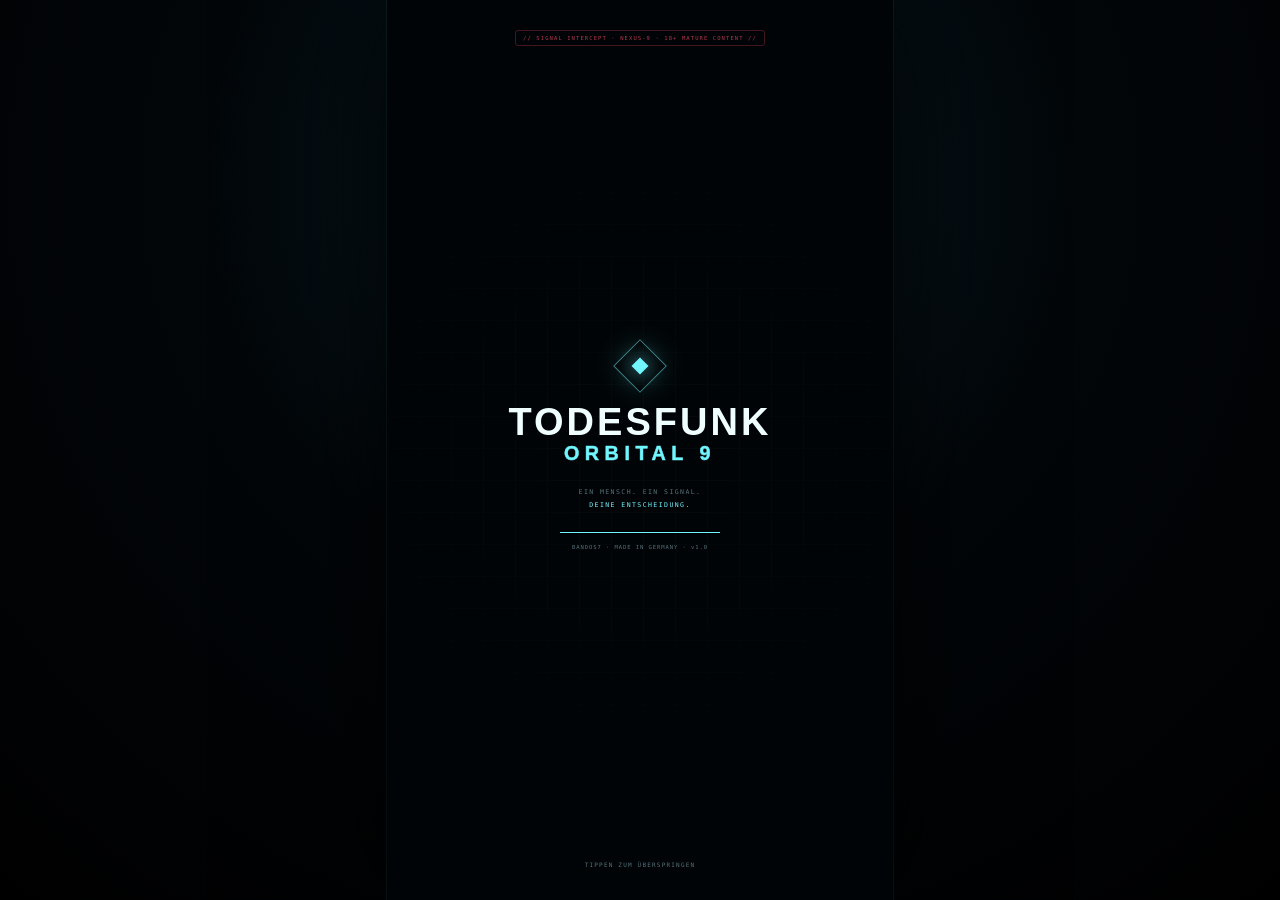
==== commit e91c2593: "Save source and v2 conversation for issue #10 Run: 42588522852 Generation: 42588522852-1794221034766" ====
--- a/index.html
+++ b/index.html
@@ -1,73 +1,2843 @@
-<!doctype html><html lang="de"><head><meta charset="utf-8"><meta name="viewport" content="width=device-width,initial-scale=1,maximum-scale=1,user-scalable=no,viewport-fit=cover"><meta name="theme-color" content="#080b10"><title>SIGNAL//LOST — Ein Leben. Deine Entscheidung.</title><style>
-@import url('https://fonts.googleapis.com/css2?family=DM+Mono:wght@400;500&family=Manrope:wght@400;500;700;800&family=Space+Grotesk:wght@400;500;600;700&display=swap');
-:root{--bg:#080b10;--p:#10171d;--line:#28363d;--text:#e9f1f0;--muted:#879699;--cyan:#83f0d0;--pink:#ff6486;--amber:#f3bd72;--mono:'DM Mono',monospace;--display:'Space Grotesk',sans-serif;--body:'Manrope',sans-serif}*{box-sizing:border-box}html{background:var(--bg);color-scheme:dark}body{margin:0;background:var(--bg);color:var(--text);font-family:var(--body);min-height:100vh;overflow-x:hidden}.app{min-height:100dvh;background:radial-gradient(ellipse at 50% -20%,#1b303a,transparent 58%),var(--bg);position:relative}.noise{position:fixed;inset:0;pointer-events:none;z-index:20;opacity:.035;background-image:url("data:image/svg+xml,%3Csvg viewBox='0 0 180 180' xmlns='http://www.w3.org/2000/svg'%3E%3Cfilter id='n'%3E%3CfeTurbulence type='fractalNoise' baseFrequency='.9' numOctaves='3' stitchTiles='stitch'/%3E%3C/filter%3E%3Crect width='100%25' height='100%25' filter='url(%23n)'/%3E%3C/svg%3E")}.top{height:62px;padding:0 28px;border-bottom:1px solid #83f0d014;display:flex;align-items:center;justify-content:space-between;background:#080b10a8;backdrop-filter:blur(14px);position:relative;z-index:3}.brand{font:700 13px var(--display);letter-spacing:.2em}.brand b{color:var(--cyan)}.live,.eyebrow,.label,.mono{font:10px var(--mono);letter-spacing:.16em}.live{color:var(--cyan)}.live:before{content:'●';font-size:8px;margin-right:8px;animation:pulse 1.5s infinite}.icon{color:#9eadaa;background:none;border:0;font-size:18px;cursor:pointer}.screen{display:none;position:relative;z-index:1}.screen.active{display:block}.hero{max-width:1180px;min-height:calc(100dvh - 62px);padding:60px 7vw;display:grid;grid-template-columns:1fr .9fr;gap:5vw;align-items:center;margin:auto}.copy{z-index:2;animation:rise .7s both}.eyebrow,.label{color:var(--cyan);text-transform:uppercase}.eyebrow:before{content:'';display:inline-block;width:25px;height:1px;background:var(--cyan);vertical-align:middle;margin-right:10px}.eyebrow{margin-bottom:25px}h1{font:600 clamp(54px,8vw,104px)/.87 var(--display);letter-spacing:-.075em;margin:0 0 23px}h1 span{display:block;color:var(--cyan);text-shadow:0 0 38px #83f0d045}.desc{font-size:14px;line-height:1.85;color:#9ba9aa;max-width:390px;margin:0 0 28px}.desc strong{color:#d8e2df}.actions{display:flex;flex-direction:column;align-items:flex-start;gap:10px}.primary,.secondary{padding:14px 18px;min-width:245px;text-align:left;display:flex;justify-content:space-between;align-items:center;cursor:pointer;transition:.2s;font:700 10px var(--mono);letter-spacing:.1em}.primary{background:var(--cyan);color:#07100f;border:1px solid var(--cyan);box-shadow:0 0 24px #83f0d029}.primary:hover{background:#a5ffe6;transform:translateY(-2px)}.secondary{background:transparent;border:1px solid #29383e;color:#b8c5c3}.secondary:hover{border-color:var(--cyan);color:var(--cyan)}.foot{margin-top:27px;font:8px var(--mono);color:#617076;letter-spacing:.1em}.art{height:min(70vh,620px);min-height:450px;position:relative;animation:fade 1.1s}.frame{position:absolute;inset:0 2% 2% 3%;overflow:hidden;border:1px solid #31434a;background:linear-gradient(#14212d 0%,#332c37 60%,#111820 100%);box-shadow:0 25px 90px #000b}.moon{position:absolute;width:110px;height:110px;top:13%;right:22%;border-radius:50%;background:radial-gradient(circle at 35% 35%,#f0cbb5,#be8e91 53%,#503e52 72%,transparent 74%);opacity:.72;box-shadow:0 0 55px #ee9b8c30}.haze{position:absolute;top:48%;width:100%;height:90px;background:#d66b5520;filter:blur(20px)}.city{position:absolute;bottom:0;height:68%;width:100%;display:flex;gap:3px;align-items:end}.tower{position:relative;flex:1;background:linear-gradient(90deg,#111821,#1e2730 46%,#10171f);border-top:1px solid #66707844}.tower:before{content:'';position:absolute;inset:8px 5px;background:repeating-linear-gradient(0deg,transparent 0 12px,#e6a78348 13px 15px,transparent 16px 21px),repeating-linear-gradient(90deg,transparent 0 13px,#81c9c04a 14px 16px,transparent 17px 24px);opacity:.6}.tower:nth-child(1){height:57%}.tower:nth-child(2){height:76%}.tower:nth-child(3){height:47%}.tower:nth-child(4){height:90%}.tower:nth-child(5){height:62%}.tower:nth-child(6){height:77%}.tower:nth-child(7){height:51%}.rain{position:absolute;inset:-30% 0 0;background:repeating-linear-gradient(104deg,transparent 0 25px,#b8e4e41e 26px,#b8e4e418 27px,transparent 28px 54px);animation:rain 1.3s linear infinite}.person{position:absolute;z-index:2;bottom:10%;left:44%;width:100px;height:205px;filter:drop-shadow(0 0 24px #c46c7040);animation:breath 4s infinite}.head{position:absolute;top:0;left:36px;width:32px;height:39px;border-radius:48%;background:linear-gradient(110deg,#c59b89,#694f51)}.hood{position:absolute;top:-7px;left:27px;width:49px;height:47px;border:5px solid #1d2730;border-bottom:0;border-radius:52% 52% 30% 30%}.body{position:absolute;top:34px;left:20px;width:70px;height:105px;background:linear-gradient(100deg,#151b24,#343640 50%,#171d26);clip-path:polygon(25% 0,75% 0,100% 20%,85% 100%,12% 100%,0 23%);border-top:2px solid #e2777777}.coat{position:absolute;top:78px;left:11px;width:87px;height:95px;background:linear-gradient(100deg,#111820,#24232b 55%,#121a20);clip-path:polygon(20% 0,80% 0,100% 100%,0 100%)}.leg{position:absolute;top:155px;width:26px;height:50px;background:#202630}.leg.l{left:31px;transform:rotate(4deg)}.leg.r{left:55px;transform:rotate(-5deg)}.signal{position:absolute;z-index:4;right:-12px;top:20%;width:185px;padding:13px;background:#0c1419e8;border:1px solid #79e7cc45;backdrop-filter:blur(10px);animation:float 4s infinite;box-shadow:0 10px 35px #0008}.signal b{font:9px var(--mono);color:var(--cyan);letter-spacing:.12em}.signal p{font:11px/1.6 var(--mono);margin:10px 0;color:#d7e3e1}.signal small{font:8px var(--mono);color:#758486}.caption{position:absolute;z-index:3;left:7%;bottom:6%;font:8px var(--mono);letter-spacing:.14em;color:#a6b0ad}.caption b{color:var(--cyan)}.menu-stats{position:absolute;right:5%;top:8%;font:9px/2 var(--mono);color:#829094;text-align:right}.menu-stats b{color:#d8e1de;font-weight:400}.footer{padding:15px 28px;border-top:1px solid #1a252b;display:flex;justify-content:space-between;color:#526066;font:8px var(--mono);letter-spacing:.1em}
-.game{max-width:850px;margin:auto;padding:30px 25px 50px;min-height:calc(100dvh - 62px)}.gamehead{display:flex;justify-content:space-between;border-bottom:1px solid var(--line);padding-bottom:15px;margin-bottom:18px}.game-title{font:10px var(--mono);letter-spacing:.15em;color:var(--cyan)}.chapter{font:13px var(--display);margin-top:6px;color:#c5d0ce}.day{font:9px var(--mono);color:var(--muted);text-align:right}.stats{display:grid;grid-template-columns:repeat(4,1fr);gap:9px;margin-bottom:19px}.stat{background:#0d1318;border:1px solid #1d2b31;padding:9px 11px}.statline{display:flex;justify-content:space-between;font:9px var(--mono);color:#8c9a9c}.statline b{font-weight:400;color:#dce7e3}.meter{height:3px;background:#212d32;margin-top:8px}.meter i{height:100%;display:block;background:var(--cyan);transition:width .5s}.meter.danger i{background:var(--pink)}.meter.warn i{background:var(--amber)}.transmission{border:1px solid #31434a;background:linear-gradient(130deg,#111a20,#0c1218);padding:18px 20px;margin-bottom:17px;position:relative;box-shadow:0 10px 28px #0003;animation:rise .35s}.transmission:before{content:'';position:absolute;left:-1px;top:16px;bottom:16px;width:2px;background:var(--cyan);box-shadow:0 0 13px var(--cyan)}.txmeta{display:flex;justify-content:space-between;font:9px var(--mono);letter-spacing:.1em;color:var(--cyan);margin-bottom:12px}.txmeta .time{color:#74868a}.story{font-size:13px;line-height:1.8;color:#d2dcda;white-space:pre-line}.choice-label{font:9px var(--mono);letter-spacing:.15em;color:#77878a;margin:22px 0 9px}.choices{display:grid;gap:8px}.choice{width:100%;text-align:left;background:#10171d;border:1px solid #26343b;padding:14px;display:grid;grid-template-columns:25px 1fr 14px;gap:9px;align-items:center;cursor:pointer;transition:.18s}.choice:hover{border-color:#47cdb3;background:#121e21;transform:translateX(2px)}.choice:active{transform:scale(.99)}.choice .num{font:10px var(--mono);color:var(--cyan)}.choice .ct{font-size:11px;line-height:1.55;color:#d3dcd9}.choice .chev{color:#607175}.choice:disabled{opacity:.55}.chips{display:flex;gap:7px;flex-wrap:wrap;margin-top:16px}.chip{font:8px var(--mono);color:#92a19f;border:1px solid #27363a;background:#0e1519;padding:7px 9px}.chip strong{color:var(--amber);font-weight:400}.tools{display:flex;gap:7px;flex-wrap:wrap;margin-top:19px;border-top:1px solid #1d282d;padding-top:14px}.small{background:transparent;border:1px solid #253238;color:#93a09f;padding:9px 10px;font:8px var(--mono);cursor:pointer}.small:hover{color:var(--cyan);border-color:#50786d}.toast{position:fixed;z-index:30;top:75px;left:50%;transform:translate(-50%,-12px);background:#101a1c;border:1px solid #4b9986;color:#c9f5e8;padding:11px 15px;font:9px var(--mono);opacity:0;pointer-events:none;transition:.3s;max-width:90vw;text-align:center}.toast.show{opacity:1;transform:translate(-50%,0)}.overlay{display:none;position:fixed;inset:0;z-index:25;background:#06090dd9;backdrop-filter:blur(9px);padding:18px;overflow:auto;align-items:center;justify-content:center}.overlay.open{display:flex}.modal{width:min(590px,100%);max-height:90dvh;overflow:auto;background:#0d141a;border:1px solid #314149;padding:23px;box-shadow:0 25px 100px #000c;position:relative}.modal h2{font:600 24px var(--display);margin:7px 0 15px}.close{position:absolute;right:15px;top:13px;background:none;border:0;color:#8b9b9e;font-size:21px;cursor:pointer}.row{border-top:1px solid #202c32;padding:12px 0;display:flex;justify-content:space-between;align-items:center;gap:12px}.row label{font-size:11px;color:#cbd5d2}.row small{display:block;font:8px var(--mono);color:#78888a;margin-top:4px}.row select,.row input:not([type=checkbox]){width:165px;background:#111b20;border:1px solid #293940;color:#dce8e3;padding:9px;font:10px var(--mono)}.row input[type=checkbox]{accent-color:var(--cyan);width:18px;height:18px}.preview{border:1px solid #25343a;padding:13px;margin:10px 0;color:#92a3a1;font:9px/1.8 var(--mono)}.modalcopy{font-size:11px;line-height:1.7;color:#9dacab}.modalactions{margin-top:16px;display:flex;gap:8px;flex-wrap:wrap}.modal .primary,.modal .secondary{min-width:175px;padding:11px 13px}.sandgrid{display:grid;grid-template-columns:1fr 1fr;gap:10px}.sandgrid label{font:8px var(--mono);color:#849295;letter-spacing:.06em}.sandgrid select,.sandgrid input{display:block;width:100%;margin-top:5px;background:#111b20;border:1px solid #293940;color:#dce8e3;padding:9px;font:10px var(--mono)}.boardrow{display:grid;grid-template-columns:32px 1fr 78px 67px;gap:7px;border-top:1px solid #223036;padding:10px 2px;font:9px var(--mono);color:#aab8b5}.boardrow:first-of-type{color:var(--cyan)}.ending{text-align:center;padding:30px 8px}.ending h2{font-size:30px;color:var(--cyan)}.ending p{color:#aab8b5;font-size:12px;line-height:1.8;max-width:420px;margin:14px auto 21px}
-@media(max-width:700px){.top{height:56px;padding:0 16px}.hero{padding:38px 22px 30px;min-height:calc(100dvh - 56px);grid-template-columns:1fr;gap:0;align-items:start}.eyebrow{font-size:8px;margin-bottom:19px}h1{font-size:clamp(56px,16vw,86px);margin-bottom:16px}.desc{font-size:11px;line-height:1.75;max-width:345px;margin-bottom:21px}.primary,.secondary{padding:12px 15px;min-width:min(100%,290px)}.foot{margin-top:20px;font-size:7px}.art{position:absolute;right:-25px;bottom:0;width:67%;height:42vh;min-height:265px;opacity:.8;pointer-events:none}.frame{inset:0}.moon{width:70px;height:70px}.person{transform:scale(.72);transform-origin:bottom center;left:45%;bottom:8%}.signal{right:4px;top:19%;width:150px;padding:10px}.signal p{font-size:9px}.menu-stats{top:4%;right:5%;font-size:7px}.caption{font-size:7px}.footer{padding:12px 16px;font-size:7px}.game{padding:22px 15px calc(32px + env(safe-area-inset-bottom))}.stats{grid-template-columns:repeat(2,1fr);gap:7px;margin-bottom:15px}.stat{padding:8px 9px}.transmission{padding:15px}.story{font-size:12px}.choice{padding:12px 10px;grid-template-columns:21px 1fr 10px;gap:7px}.choice .ct{font-size:10px}.modal{padding:20px 16px}.row{align-items:flex-start}.row select,.row input:not([type=checkbox]){width:140px}.boardrow{grid-template-columns:24px 1fr 55px 45px;font-size:8px}.art:after{content:'';position:absolute;inset:0;background:linear-gradient(0deg,var(--bg),transparent 65%)}}
-@media(prefers-reduced-motion:reduce){*,*:before,*:after{animation-duration:.01ms!important;animation-iteration-count:1!important;scroll-behavior:auto!important}}@keyframes pulse{50%{opacity:.3}}@keyframes rain{to{transform:translateY(25%)}}@keyframes breath{50%{transform:translateY(-5px)}}@keyframes float{50%{transform:translateY(-7px)}}@keyframes rise{from{opacity:0;transform:translateY(12px)}to{opacity:1;transform:translateY(0)}}@keyframes fade{from{opacity:0}to{opacity:1}}
-</style></head><body><div class="noise"></div><div class="app"><header class="top"><div class="brand">SIGNAL<span style="color:#718085">//</span><b>LOST</b></div><div><span class="live">SIGNAL AKTIV</span> <button class="icon" aria-label="Optionen" onclick="openSettings()">⚙</button></div></header>
-<main id="menu" class="screen active"><section class="hero"><div class="copy"><div class="eyebrow">EIN TEXT-RPG · CYBERPUNK 2091</div><h1>SIGNAL<span>//LOST</span></h1><p class="desc">Jemand ist dort draußen. <strong>Allein. Verletzt. Ohne Ausweg.</strong><br>Das Einzige, was noch durch die Stille kommt, ist deine Stimme. Was du jetzt sagst, entscheidet, ob ein Mensch den Morgen erlebt.</p><div class="actions"><button class="primary" onclick="beginCampaign()">KAMPAGNE STARTEN <span>↗</span></button><button id="resumeBtn" class="secondary" style="display:none" onclick="resumeCampaign()">KAMPAGNE FORTSETZEN <span>↗</span></button><button class="secondary" onclick="openSandbox()">SANDBOX // FREIES SPIEL <span>↗</span></button></div><div class="foot">7 AKTE · 40+ FUNKSPRUCH-EREIGNISSE · DEINE ENTSCHEIDUNGEN ZÄHLEN</div></div><div class="art"><div class="frame"><div class="moon"></div><div class="haze"></div><div class="city"><i class="tower"></i><i class="tower"></i><i class="tower"></i><i class="tower"></i><i class="tower"></i><i class="tower"></i><i class="tower"></i></div><div class="rain"></div><div class="person"><div class="hood"></div><div class="head"></div><div class="body"></div><div class="coat"></div><i class="leg l"></i><i class="leg r"></i></div><div class="signal"><b>◉ EINGEHENDER FUNK</b><p>„Bitte… ist da draußen jemand?“</p><small>ANOMALIE IM NETZ · 23:47</small></div><div class="caption">NEO BERLIN <b>·</b> SEKTOR 09 <b>·</b> 2091</div></div><div class="menu-stats">KAMPAGNEN <b id="menuRuns">0</b><br>HÖCHSTER SCORE <b id="menuScore">—</b><br>ÜBERLEBENSQUOTE <b id="menuRate">—</b></div></div></section><footer class="footer"><span>© BANDOS7 · MADE IN DEUTSCHLAND</span><span>OFFLINE SPIELBAR · LOKALER FORTSCHRITT</span></footer></main>
-<main id="game" class="screen"><div class="game"><div class="gamehead"><div><div class="game-title">◉ EINGEHENDE ÜBERTRAGUNG <span id="modeTag"></span></div><div class="chapter" id="chapterTitle">—</div></div><div class="day" id="dayLabel">TAG 01 · 23:47</div></div><div class="stats" id="stats"></div><article class="transmission"><div class="txmeta"><span id="speaker">UNBEKANNTE STIMME</span><span class="time" id="txTime">23:47 · SIGNAL SCHWACH</span></div><div class="story" id="storyText"></div></article><div class="choice-label" id="choicesLabel">WIE ANTWORTEST DU?</div><div class="choices" id="choices"></div><div class="chips" id="inventory"></div><div class="tools"><button class="small" onclick="usePowerup()">✦ POWERUP <span id="powerCount">0</span></button><button class="small" onclick="openJournal()">⌁ FUNKJOURNAL</button><button class="small" onclick="openBoard()">◎ RANKING</button><button class="small" onclick="openSettings()">⚙ OPTIONEN</button><button class="small" onclick="confirmExit()">↩ MENÜ</button></div></div></main>
-<div class="overlay" id="overlay" onclick="overlayBackdrop(event)"><section class="modal" id="modal"></section></div><div class="toast" id="toast" role="status"></div><script>
-'use strict';const $=s=>document.querySelector(s),$$=s=>[...document.querySelectorAll(s)],KEY='signallost_v1';
-const defaults={difficulty:'normal',controls:'pulse',touch:'one',graphics:'high',sound:true,vibration:false,volume:55};let settings={...defaults,...JSON.parse(localStorage.getItem(KEY+'_settings')||'{}')},data=JSON.parse(localStorage.getItem(KEY)||'{"runs":0,"best":0,"scores":[],"survivors":0}'),state=null,audio=null,timer=null,swipeStart=null;
-const chapters=['DAS ERSTE SIGNAL','UNTER DER STADT','GLAS UND GIFT','DIE LEERE ZONE','FREMDE FREQUENZEN','LETZTER AUSWEG','MORGENROT'],names={f:['Mara Voss','Nika Brandt','Yuna Keller','Lea Novak','Sora Weiss'],m:['Jona Falk','Elias Kern','Noah Richter','Milan Wolf','Kai Berger']},locations=['Kreuzberg-9','U-Bahn-Station Oranien','Spreebogen','Schwarzer Markt','Sektor Null','Astra-Klinik','Kanal 17','Dachgärten von Mitte','Neonhafen','Ringbahn-Tunnel','Archiv der Stimmen','Glasviertel'],callsigns=['KOMET','NACHTFALKE','ECHO-7','LANTERN','KABELSALAT','GRAUWOLF','MOTTE','STERNENSTAUB'],weather=['Säureregen','Smog','Stromsturm','dichter Nebel','Ascheregen','kalter Niesel'];
-const pick=a=>a[Math.floor(Math.random()*a.length)],clamp=(n,a=0,b=100)=>Math.max(a,Math.min(b,n));
-function save(){localStorage.setItem(KEY,JSON.stringify(data));localStorage.setItem(KEY+'_settings',JSON.stringify(settings));if(state?.mode==='campaign')localStorage.setItem(KEY+'_run',JSON.stringify(state));updateMenu()}
-function updateMenu(){ $('#menuRuns').textContent=data.runs;$('#menuScore').textContent=data.best?data.best.toLocaleString('de-DE'):'—';$('#menuRate').textContent=data.runs?Math.round(data.survivors/data.runs*100)+'%':'—';$('#resumeBtn').style.display=localStorage.getItem(KEY+'_run')?'flex':'none'}
-function screen(id){$$('.screen').forEach(x=>x.classList.toggle('active',x.id===id));window.scrollTo(0,0)}function msg(t){const x=$('#toast');x.textContent=t;x.classList.add('show');clearTimeout(timer);timer=setTimeout(()=>x.classList.remove('show'),2500)}
-function sound(type='tap'){if(!settings.sound)return;try{audio=audio||new(window.AudioContext||window.webkitAudioContext)();if(audio.state==='suspended')audio.resume();let o=audio.createOscillator(),g=audio.createGain(),f=type==='choice'?440:type==='alert'?660:280;o.connect(g);g.connect(audio.destination);o.type=type==='alert'?'triangle':'sine';o.frequency.setValueAtTime(f,audio.currentTime);o.frequency.exponentialRampToValueAtTime(f*.65,audio.currentTime+.12);g.gain.setValueAtTime(settings.volume/1000,audio.currentTime);g.gain.exponentialRampToValueAtTime(.001,audio.currentTime+.16);o.start();o.stop(audio.currentTime+.17)}catch(e){}}
-function notify(t){sound('alert');if(settings.vibration&&navigator.vibrate)navigator.vibrate([70,40,70]);msg('◉ FUNK EINGEGANGEN · '+t);if(document.visibilityState==='visible'&&'Notification'in window&&Notification.permission==='granted')new Notification('SIGNAL//LOST',{body:t,tag:'signallost'})}
-function beginCampaign(){sound();newRun('campaign')}function resumeCampaign(){try{state=JSON.parse(localStorage.getItem(KEY+'_run'));screen('game');render(true)}catch(e){localStorage.removeItem(KEY+'_run');beginCampaign()}}
-function newRun(mode='campaign',cfg={}){let gender=Math.random()<.5?'f':'m',d=cfg.difficulty||settings.difficulty,base={easy:[100,100,72,58],normal:[86,82,60,48],hard:[72,68,48,38]}[d]||[86,82,60,48];state={mode,gender,name:cfg.name||pick(names[gender]),callsign:pick(callsigns),location:cfg.location||pick(locations),weather:pick(weather),difficulty:d,health:+cfg.health||base[0],energy:+cfg.energy||base[1],morale:base[2],trust:base[3],days:1,chapter:0,turn:0,decisions:0,evidence:0,alive:true,powerups:2,inventory:['Cracked commlink','Water ×1'],history:[],seed:Math.random().toString(36).slice(2,8),sandbox:cfg};if(mode==='sandbox'){state.health=Number(cfg.health||90);state.energy=Number(cfg.energy||85);state.inventory=[cfg.weapon||'Shock baton',cfg.enemy||'Rogue drone']}if(mode==='campaign')data.runs++;screen('game');save();render(true)}
-function person(){return state.gender==='f'?'Sie':'Er'}function poss(){return state.gender==='f'?'ihr':'sein'}
-function makeScene(s){if(s.mode==='sandbox')return sandboxScene(s);if(s.turn>=16)return procedural(s);let p=person().toLowerCase(),pos=poss(),n=s.name,l=s.location;const scenes=[
-[`„Hallo? Kannst du mich hören? Mein Name ist ${n}. Ich sitze in einem Wartungsschacht unter ${l}. Überall Rauch. Mein Bein… ich glaube, ich kann nicht mehr richtig laufen.“\n\nDas Signal bricht ab, kommt wieder. Im Hintergrund heult etwas Metallisches durch die Dunkelheit.`,[['Sag ${n}, dass du da bist. Bitte ${p} um den genauen Standort.','trust',5],['Frag zuerst nach ${pos} Verletzung. Ruhig bleiben, Schritt für S